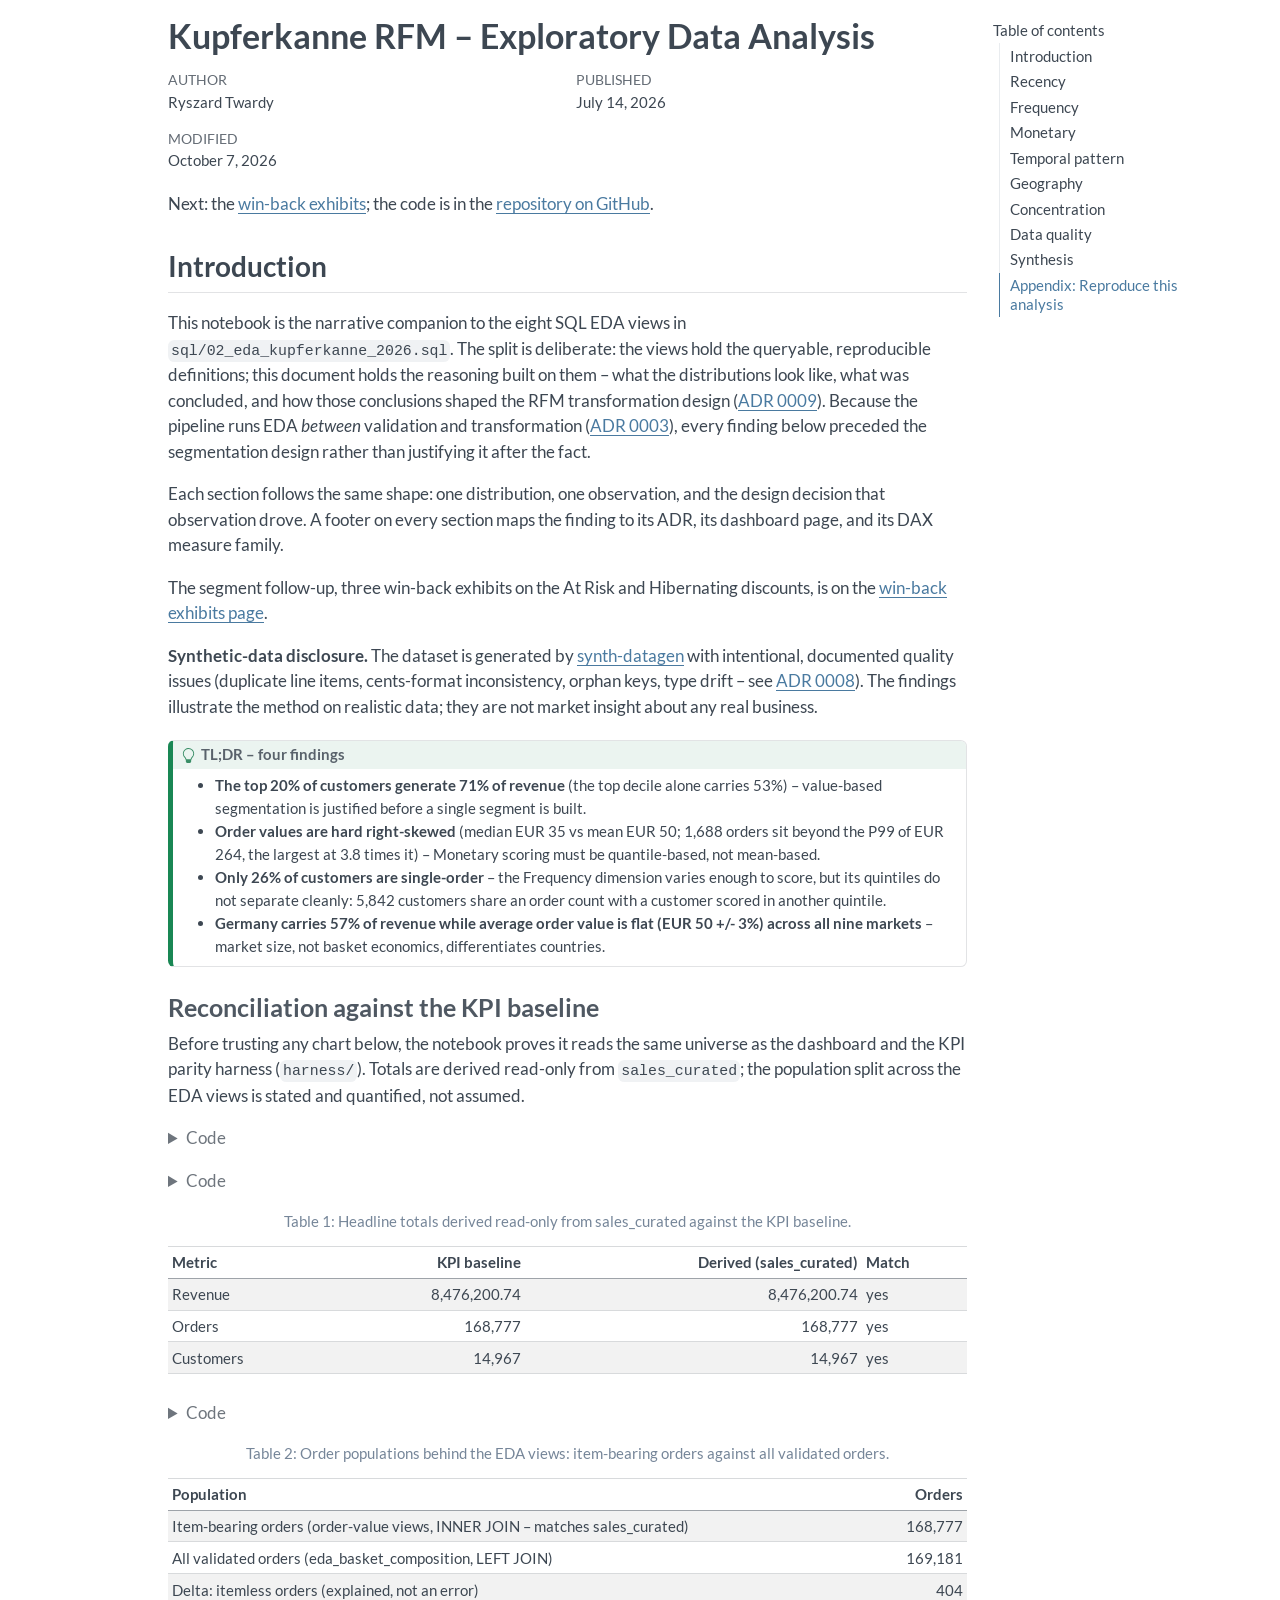
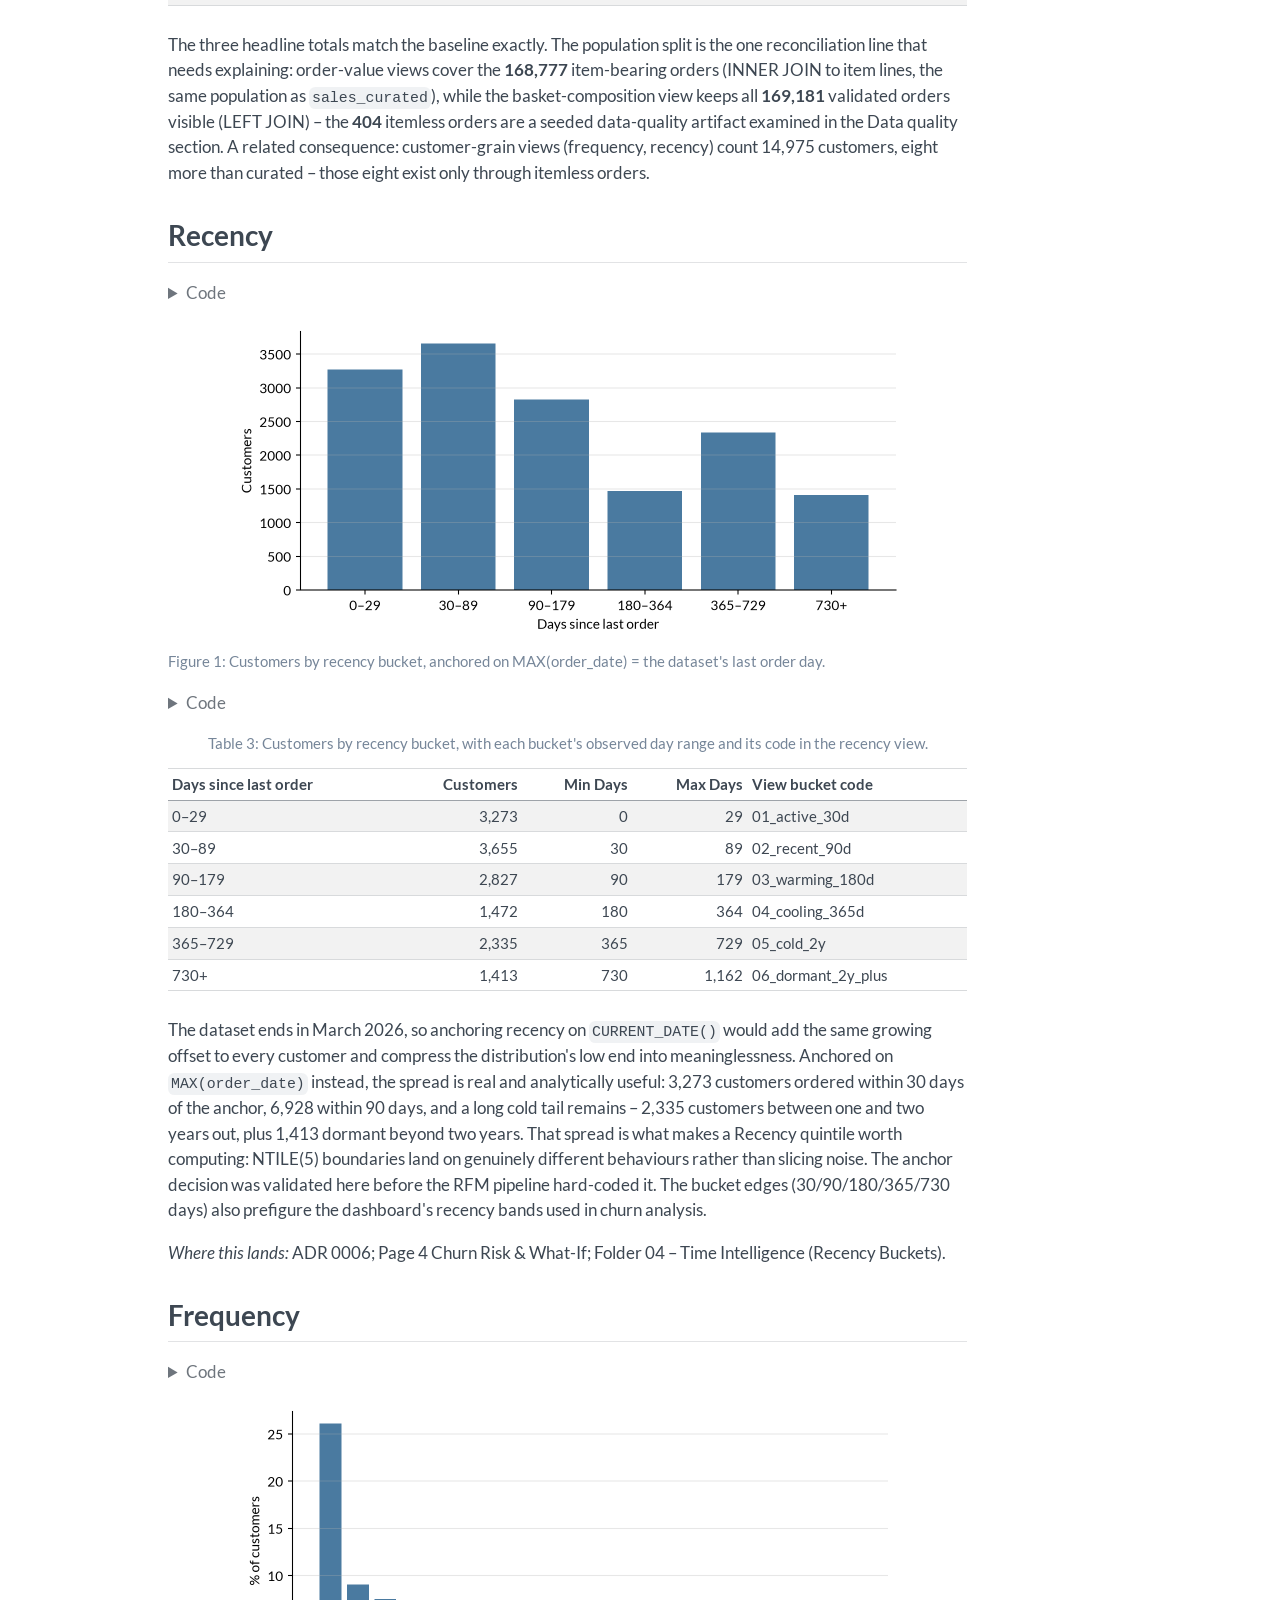
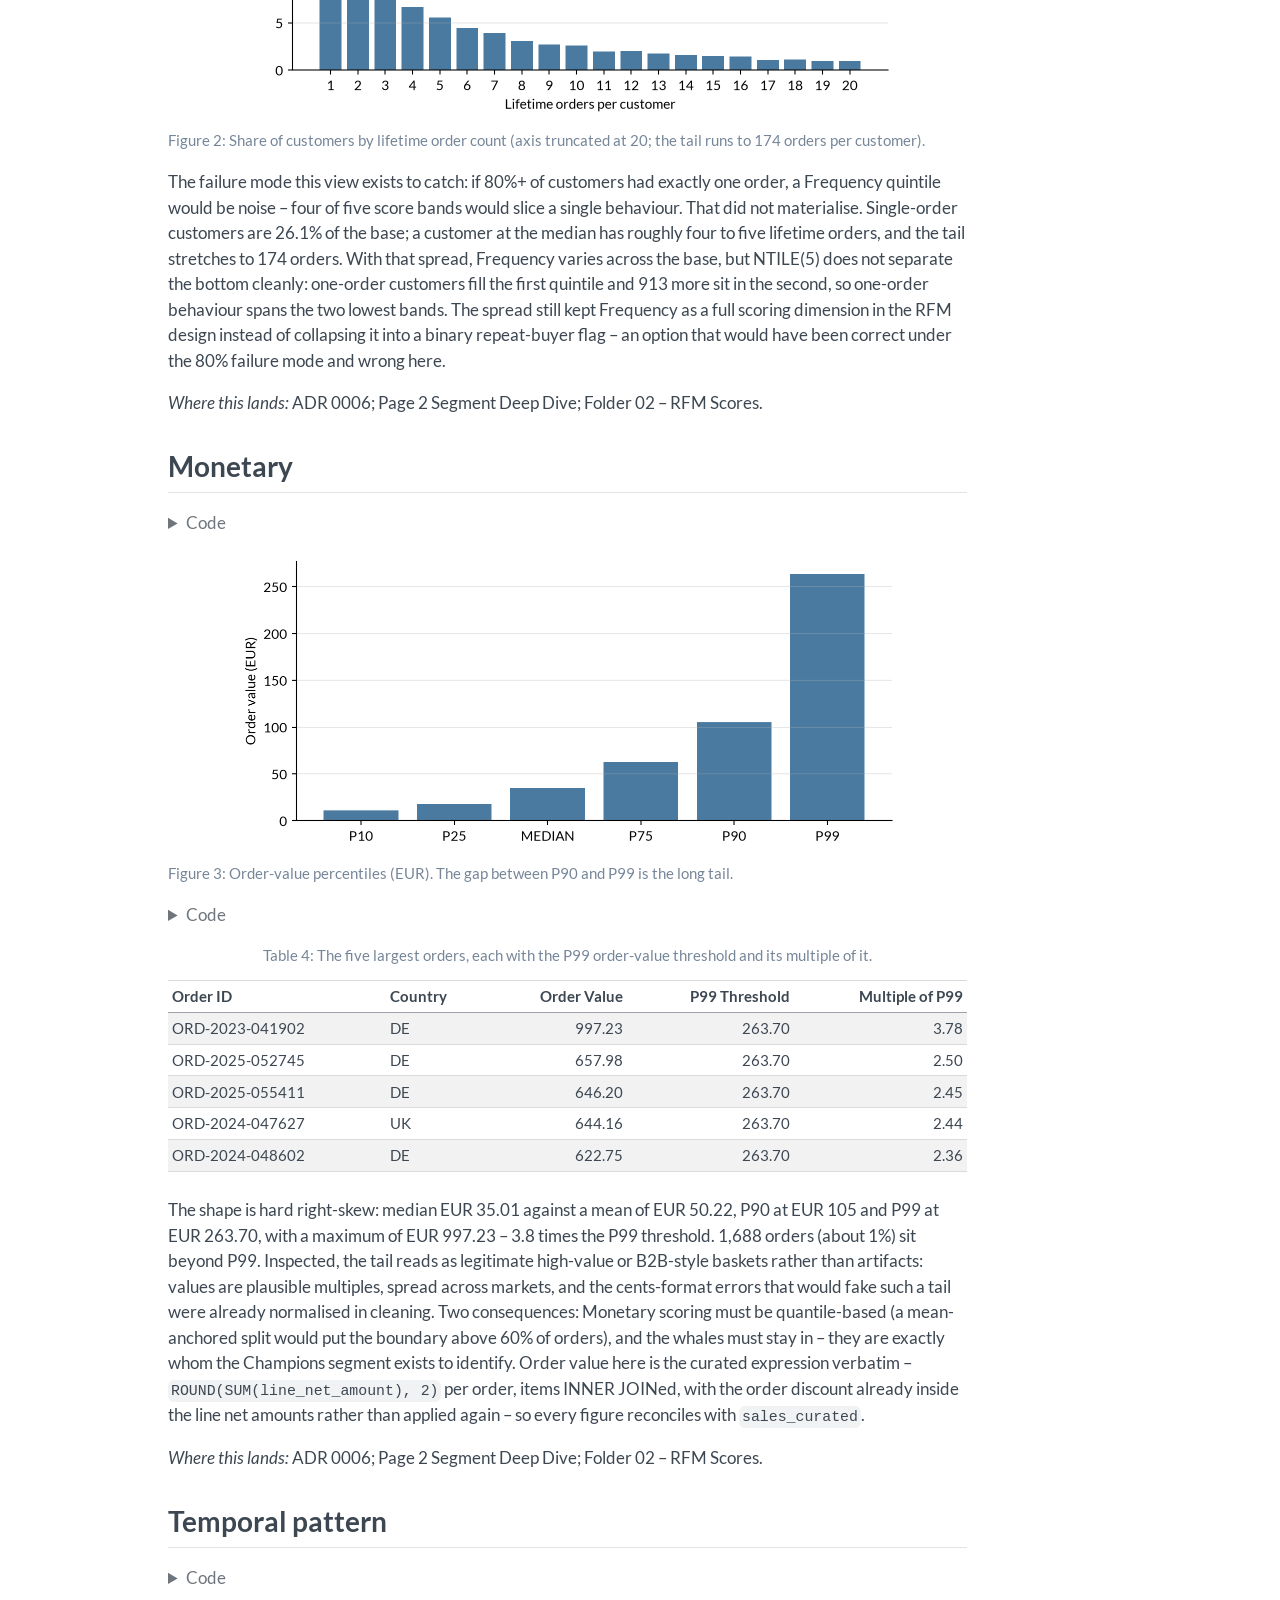
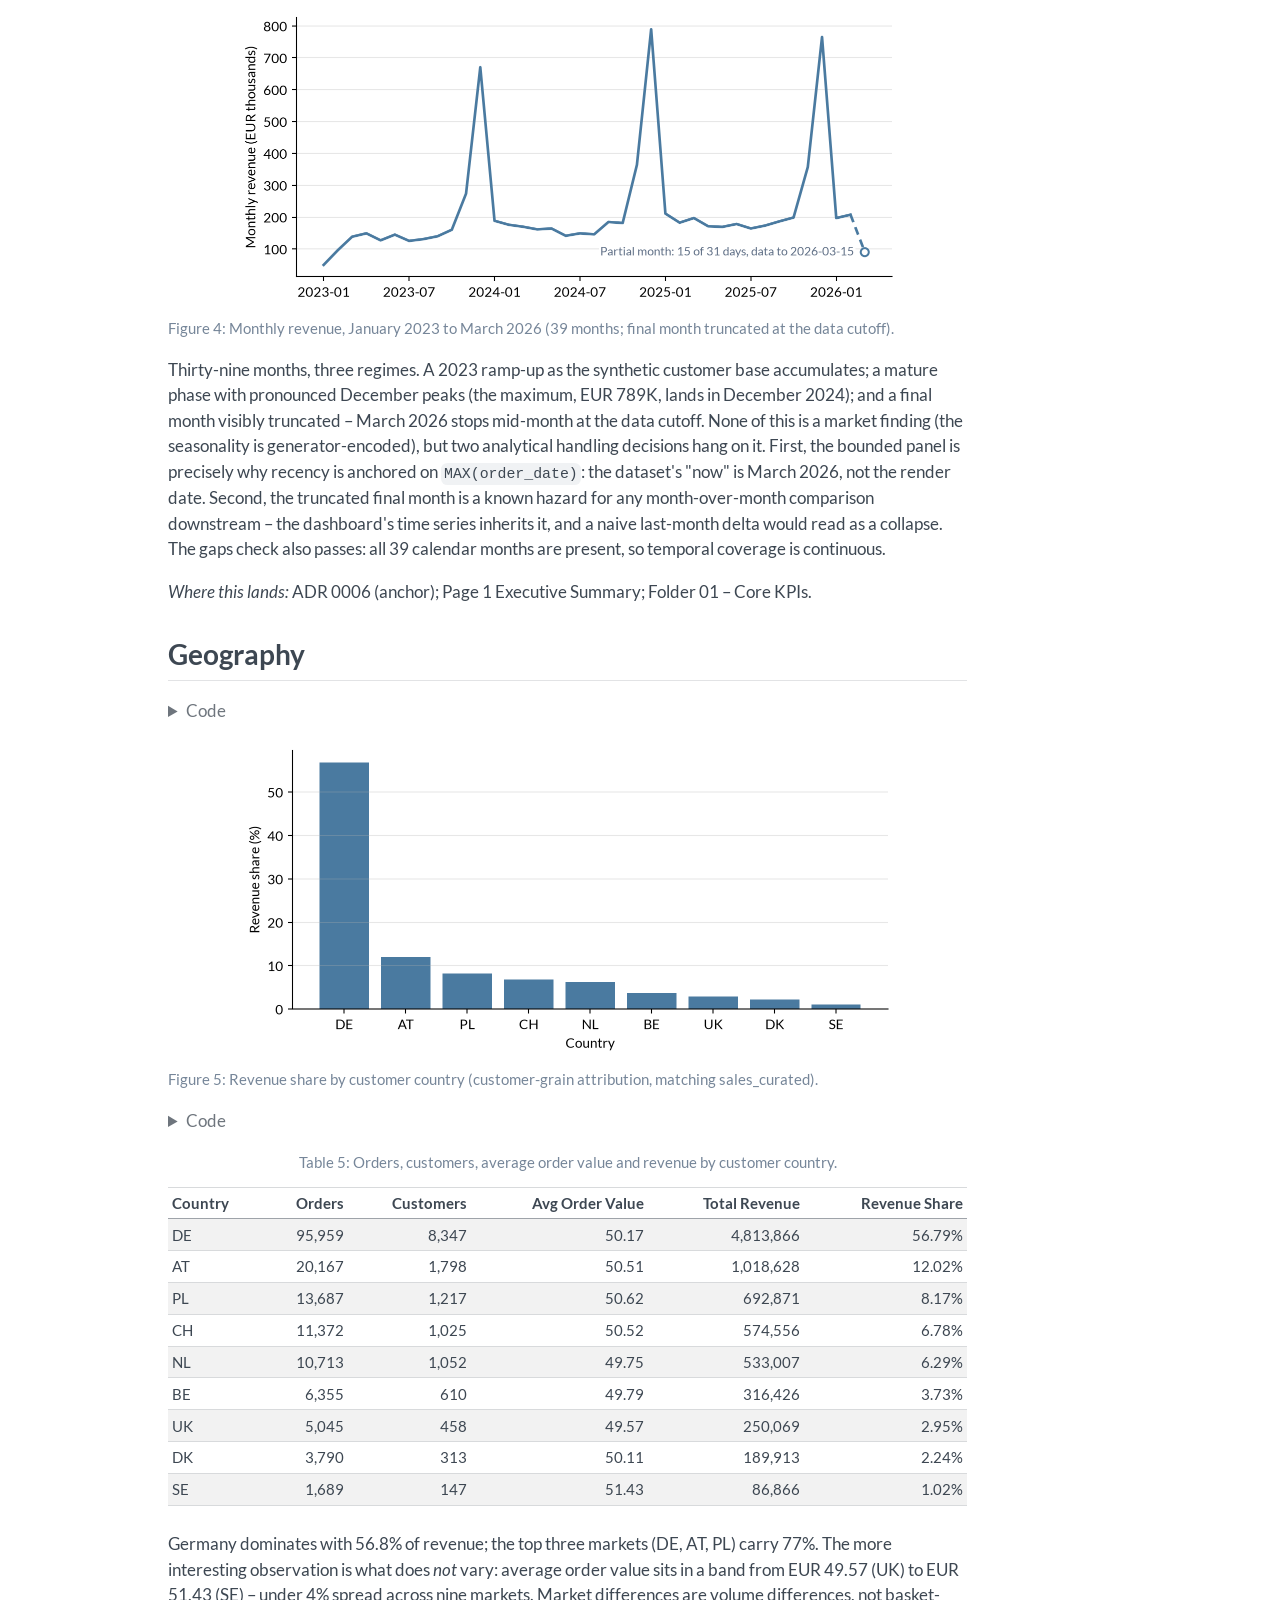
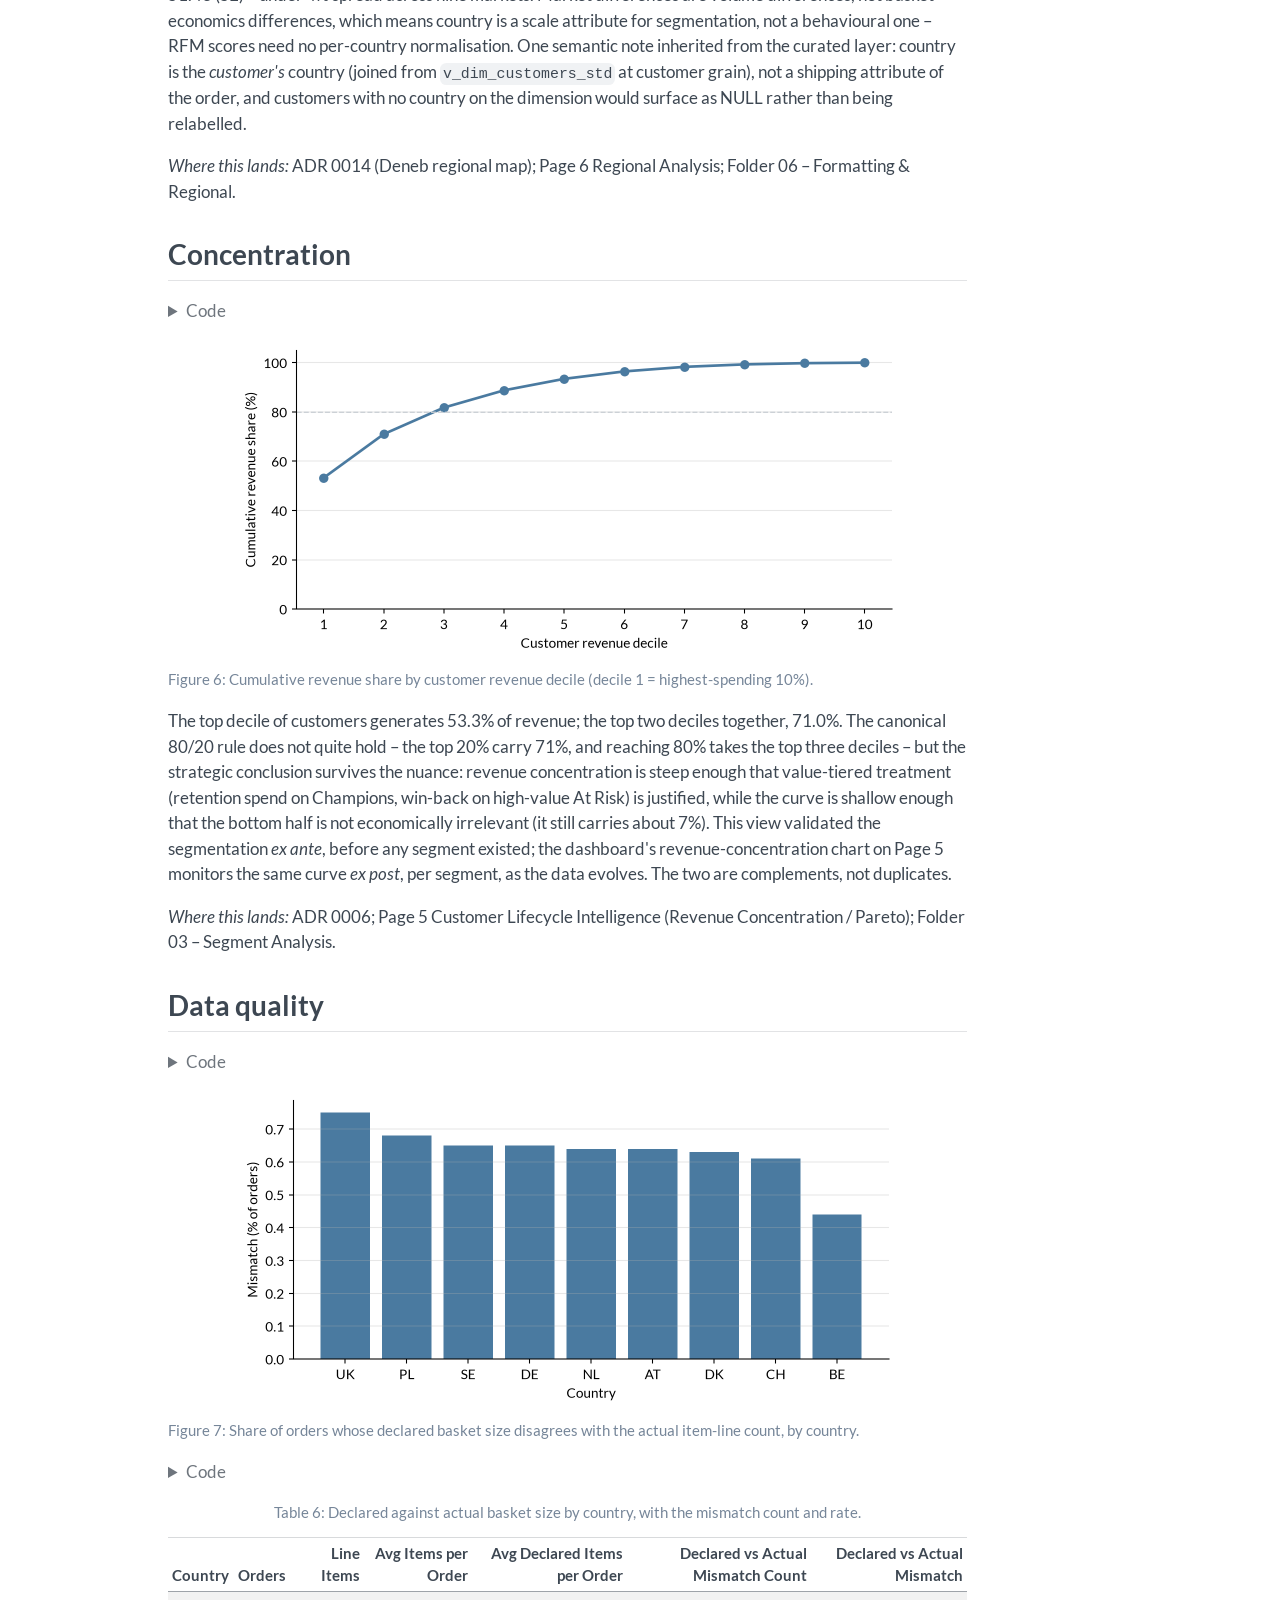
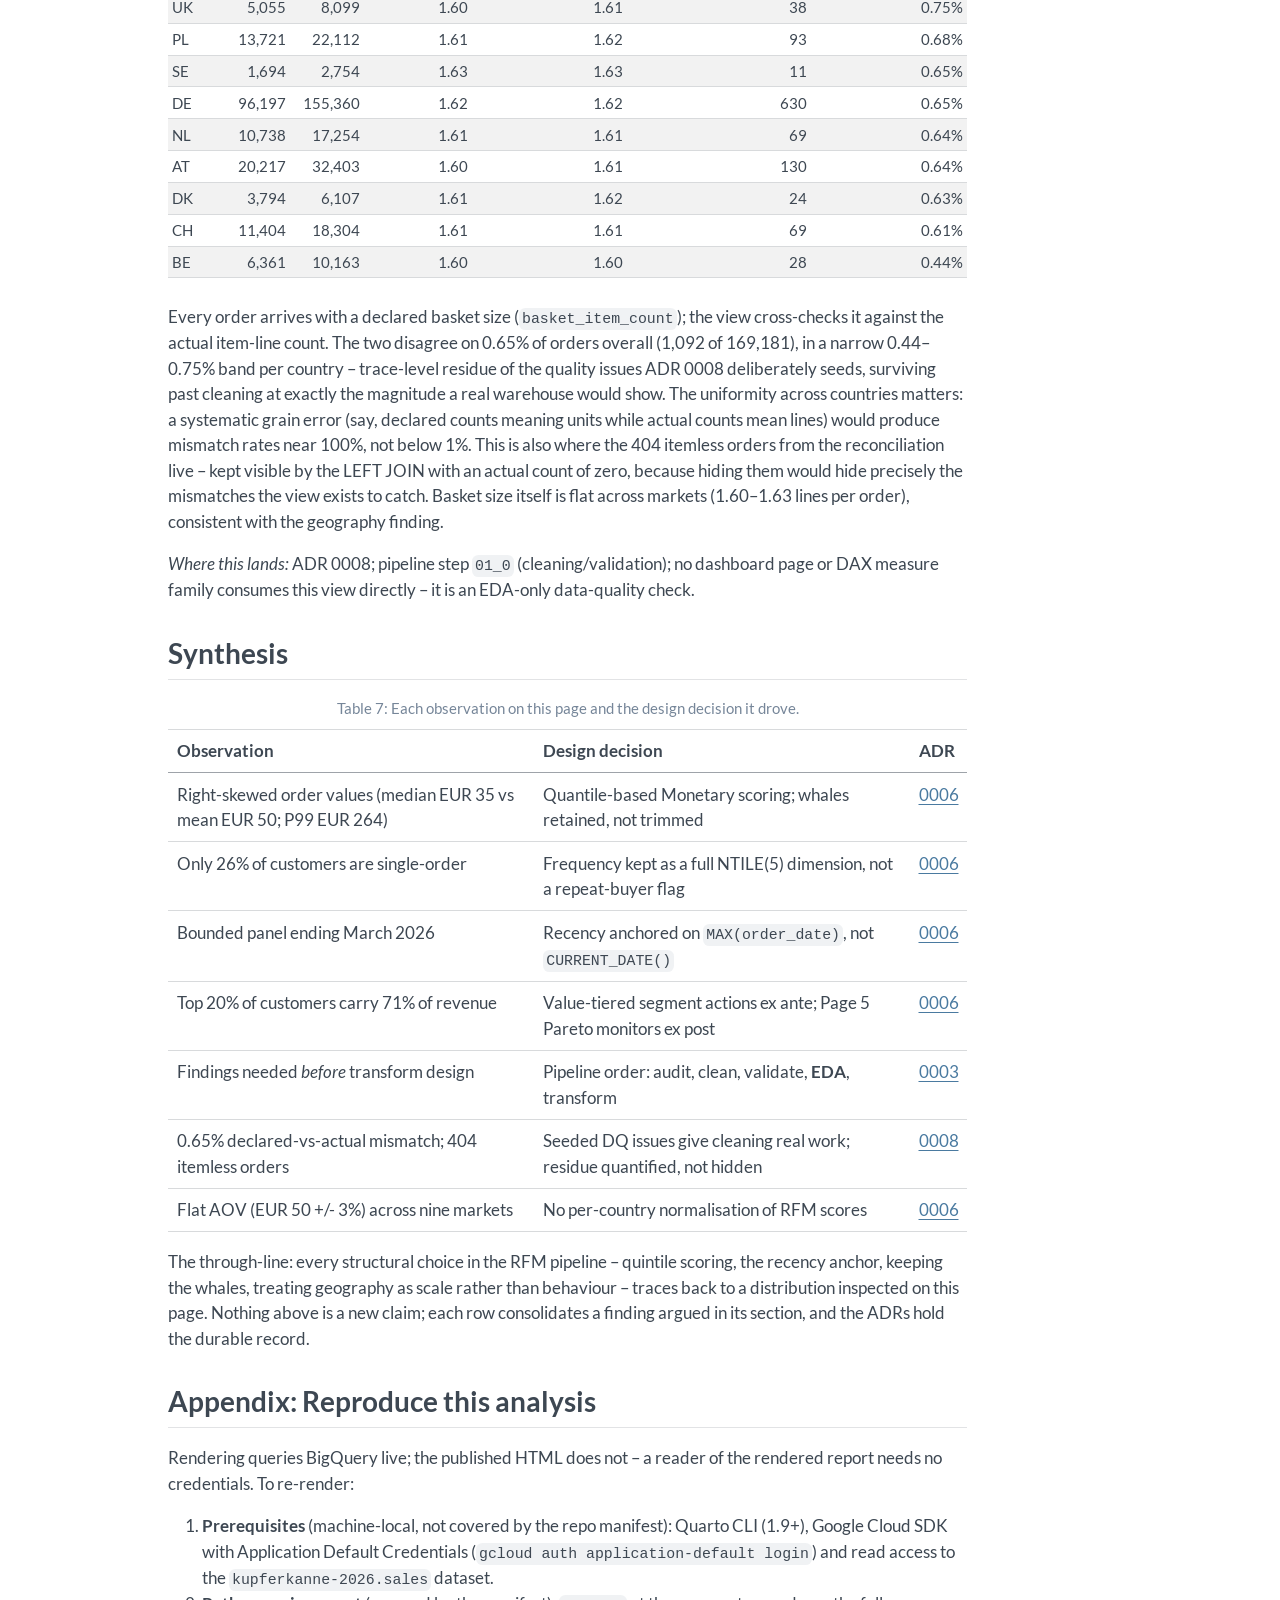
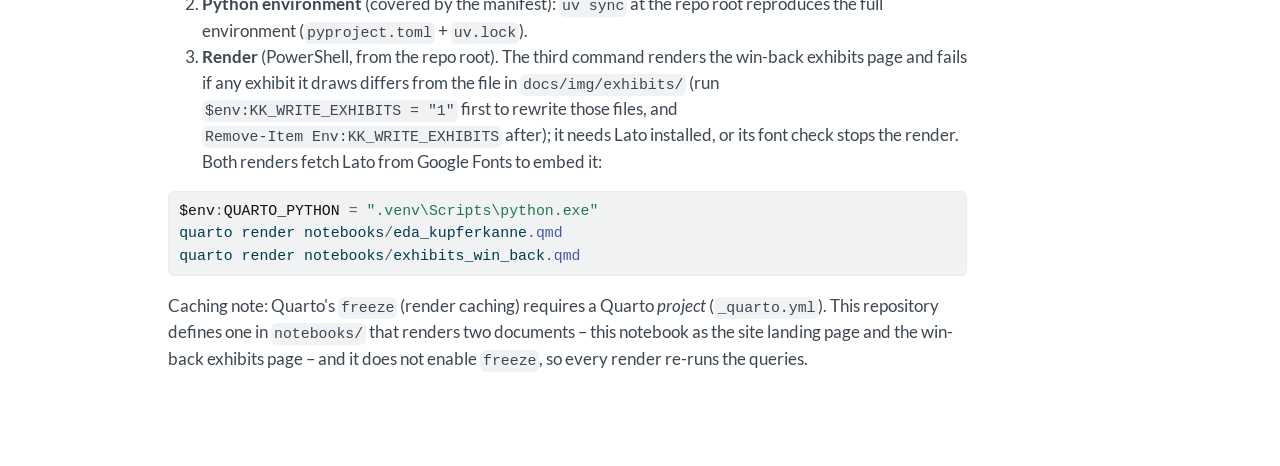
==== index.html @ b4ff7a83 "Publish the notebook site built from 9f9951d" ====
<!DOCTYPE html>
<html xmlns="http://www.w3.org/1999/xhtml" lang="en" xml:lang="en"><head>

<meta charset="utf-8">
<meta name="generator" content="quarto-1.9.38">

<meta name="viewport" content="width=device-width, initial-scale=1.0, user-scalable=yes">

<meta name="author" content="Ryszard Twardy">
<meta name="dcterms.date" content="2026-07-14">

<title>Kupferkanne RFM – Exploratory Data Analysis</title>
<style>

code{white-space: pre-wrap;}
span.smallcaps{font-variant: small-caps;}
div.columns{display: flex; gap: min(4vw, 1.5em);}
div.column{flex: auto; overflow-x: auto;}
div.hanging-indent{margin-left: 1.5em; text-indent: -1.5em;}
ul.task-list{list-style: none;}
ul.task-list li input[type="checkbox"] {
width: 0.8em;
margin: 0 0.8em 0.2em -1em;  vertical-align: middle;
}

html { -webkit-text-size-adjust: 100%; }
pre > code.sourceCode { white-space: pre; position: relative; }
pre > code.sourceCode > span { display: inline-block; line-height: 1.25; }
pre > code.sourceCode > span:empty { height: 1.2em; }
.sourceCode { overflow: visible; }
code.sourceCode > span { color: inherit; text-decoration: inherit; }
div.sourceCode { margin: 1em 0; }
pre.sourceCode { margin: 0; }
@media screen {
div.sourceCode { overflow: auto; }
}
@media print {
pre > code.sourceCode { white-space: pre-wrap; }
pre > code.sourceCode > span { text-indent: -5em; padding-left: 5em; }
}
pre.numberSource code
{ counter-reset: source-line 0; }
pre.numberSource code > span
{ position: relative; left: -4em; counter-increment: source-line; }
pre.numberSource code > span > a:first-child::before
{ content: counter(source-line);
position: relative; left: -1em; text-align: right; vertical-align: baseline;
border: none; display: inline-block;
-webkit-touch-callout: none; -webkit-user-select: none;
-khtml-user-select: none; -moz-user-select: none;
-ms-user-select: none; user-select: none;
padding: 0 4px; width: 4em;
}
pre.numberSource { margin-left: 3em; padding-left: 4px; }
div.sourceCode
{ }
@media screen {
pre > code.sourceCode > span > a:first-child::before { text-decoration: underline; }
}
</style>


<script>/*! jQuery v3.5.1 | (c) JS Foundation and other contributors | jquery.org/license */
!function(e,t){"use strict";"object"==typeof module&&"object"==typeof module.exports?module.exports=e.document?t(e,!0):function(e){if(!e.document)throw new Error("jQuery requires a window with a document");return t(e)}:t(e)}("undefined"!=typeof window?window:this,function(C,e){"use strict";var t=[],r=Object.getPrototypeOf,s=t.slice,g=t.flat?function(e){return t.flat.call(e)}:function(e){return t.concat.apply([],e)},u=t.push,i=t.indexOf,n={},o=n.toString,v=n.hasOwnProperty,a=v.toString,l=a.call(Object),y={},m=function(e){return"function"==typeof e&&"number"!=typeof e.nodeType},x=function(e){return null!=e&&e===e.window},E=C.document,c={type:!0,src:!0,nonce:!0,noModule:!0};function b(e,t,n){var r,i,o=(n=n||E).createElement("script");if(o.text=e,t)for(r in c)(i=t[r]||t.getAttribute&&t.getAttribute(r))&&o.setAttribute(r,i);n.head.appendChild(o).parentNode.removeChild(o)}function w(e){return null==e?e+"":"object"==typeof e||"function"==typeof e?n[o.call(e)]||"object":typeof e}var f="3.5.1",S=function(e,t){return new S.fn.init(e,t)};function p(e){var t=!!e&&"length"in e&&e.length,n=w(e);return!m(e)&&!x(e)&&("array"===n||0===t||"number"==typeof t&&0<t&&t-1 in e)}S.fn=S.prototype={jquery:f,constructor:S,length:0,toArray:function(){return s.call(this)},get:function(e){return null==e?s.call(this):e<0?this[e+this.length]:this[e]},pushStack:function(e){var t=S.merge(this.constructor(),e);return t.prevObject=this,t},each:function(e){return S.each(this,e)},map:function(n){return this.pushStack(S.map(this,function(e,t){return n.call(e,t,e)}))},slice:function(){return this.pushStack(s.apply(this,arguments))},first:function(){return this.eq(0)},last:function(){return this.eq(-1)},even:function(){return this.pushStack(S.grep(this,function(e,t){return(t+1)%2}))},odd:function(){return this.pushStack(S.grep(this,function(e,t){return t%2}))},eq:function(e){var t=this.length,n=+e+(e<0?t:0);return this.pushStack(0<=n&&n<t?[this[n]]:[])},end:function(){return this.prevObject||this.constructor()},push:u,sort:t.sort,splice:t.splice},S.extend=S.fn.extend=function(){var e,t,n,r,i,o,a=arguments[0]||{},s=1,u=arguments.length,l=!1;for("boolean"==typeof a&&(l=a,a=arguments[s]||{},s++),"object"==typeof a||m(a)||(a={}),s===u&&(a=this,s--);s<u;s++)if(null!=(e=arguments[s]))for(t in e)r=e[t],"__proto__"!==t&&a!==r&&(l&&r&&(S.isPlainObject(r)||(i=Array.isArray(r)))?(n=a[t],o=i&&!Array.isArray(n)?[]:i||S.isPlainObject(n)?n:{},i=!1,a[t]=S.extend(l,o,r)):void 0!==r&&(a[t]=r));return a},S.extend({expando:"jQuery"+(f+Math.random()).replace(/\D/g,""),isReady:!0,error:function(e){throw new Error(e)},noop:function(){},isPlainObject:function(e){var t,n;return!(!e||"[object Object]"!==o.call(e))&&(!(t=r(e))||"function"==typeof(n=v.call(t,"constructor")&&t.constructor)&&a.call(n)===l)},isEmptyObject:function(e){var t;for(t in e)return!1;return!0},globalEval:function(e,t,n){b(e,{nonce:t&&t.nonce},n)},each:function(e,t){var n,r=0;if(p(e)){for(n=e.length;r<n;r++)if(!1===t.call(e[r],r,e[r]))break}else for(r in e)if(!1===t.call(e[r],r,e[r]))break;return e},makeArray:function(e,t){var n=t||[];return null!=e&&(p(Object(e))?S.merge(n,"string"==typeof e?[e]:e):u.call(n,e)),n},inArray:function(e,t,n){return null==t?-1:i.call(t,e,n)},merge:function(e,t){for(var n=+t.length,r=0,i=e.length;r<n;r++)e[i++]=t[r];return e.length=i,e},grep:function(e,t,n){for(var r=[],i=0,o=e.length,a=!n;i<o;i++)!t(e[i],i)!==a&&r.push(e[i]);return r},map:function(e,t,n){var r,i,o=0,a=[];if(p(e))for(r=e.length;o<r;o++)null!=(i=t(e[o],o,n))&&a.push(i);else for(o in e)null!=(i=t(e[o],o,n))&&a.push(i);return g(a)},guid:1,support:y}),"function"==typeof Symbol&&(S.fn[Symbol.iterator]=t[Symbol.iterator]),S.each("Boolean Number String Function Array Date RegExp Object Error Symbol".split(" "),function(e,t){n["[object "+t+"]"]=t.toLowerCase()});var d=function(n){var e,d,b,o,i,h,f,g,w,u,l,T,C,a,E,v,s,c,y,S="sizzle"+1*new Date,p=n.document,k=0,r=0,m=ue(),x=ue(),A=ue(),N=ue(),D=function(e,t){return e===t&&(l=!0),0},j={}.hasOwnProperty,t=[],q=t.pop,L=t.push,H=t.push,O=t.slice,P=function(e,t){for(var n=0,r=e.length;n<r;n++)if(e[n]===t)return n;return-1},R="checked|selected|async|autofocus|autoplay|controls|defer|disabled|hidden|ismap|loop|multiple|open|readonly|required|scoped",M="[\\x20\\t\\r\\n\\f]",I="(?:\\\\[\\da-fA-F]{1,6}"+M+"?|\\\\[^\\r\\n\\f]|[\\w-]|[^\0-\\x7f])+",W="\\["+M+"*("+I+")(?:"+M+"*([*^$|!~]?=)"+M+"*(?:'((?:\\\\.|[^\\\\'])*)'|\"((?:\\\\.|[^\\\\\"])*)\"|("+I+"))|)"+M+"*\\]",F=":("+I+")(?:\\((('((?:\\\\.|[^\\\\'])*)'|\"((?:\\\\.|[^\\\\\"])*)\")|((?:\\\\.|[^\\\\()[\\]]|"+W+")*)|.*)\\)|)",B=new RegExp(M+"+","g"),$=new RegExp("^"+M+"+|((?:^|[^\\\\])(?:\\\\.)*)"+M+"+$","g"),_=new RegExp("^"+M+"*,"+M+"*"),z=new RegExp("^"+M+"*([>+~]|"+M+")"+M+"*"),U=new RegExp(M+"|>"),X=new RegExp(F),V=new RegExp("^"+I+"$"),G={ID:new RegExp("^#("+I+")"),CLASS:new RegExp("^\\.("+I+")"),TAG:new RegExp("^("+I+"|[*])"),ATTR:new RegExp("^"+W),PSEUDO:new RegExp("^"+F),CHILD:new RegExp("^:(only|first|last|nth|nth-last)-(child|of-type)(?:\\("+M+"*(even|odd|(([+-]|)(\\d*)n|)"+M+"*(?:([+-]|)"+M+"*(\\d+)|))"+M+"*\\)|)","i"),bool:new RegExp("^(?:"+R+")$","i"),needsContext:new RegExp("^"+M+"*[>+~]|:(even|odd|eq|gt|lt|nth|first|last)(?:\\("+M+"*((?:-\\d)?\\d*)"+M+"*\\)|)(?=[^-]|$)","i")},Y=/HTML$/i,Q=/^(?:input|select|textarea|button)$/i,J=/^h\d$/i,K=/^[^{]+\{\s*\[native \w/,Z=/^(?:#([\w-]+)|(\w+)|\.([\w-]+))$/,ee=/[+~]/,te=new RegExp("\\\\[\\da-fA-F]{1,6}"+M+"?|\\\\([^\\r\\n\\f])","g"),ne=function(e,t){var n="0x"+e.slice(1)-65536;return t||(n<0?String.fromCharCode(n+65536):String.fromCharCode(n>>10|55296,1023&n|56320))},re=/([\0-\x1f\x7f]|^-?\d)|^-$|[^\0-\x1f\x7f-\uFFFF\w-]/g,ie=function(e,t){return t?"\0"===e?"\ufffd":e.slice(0,-1)+"\\"+e.charCodeAt(e.length-1).toString(16)+" ":"\\"+e},oe=function(){T()},ae=be(function(e){return!0===e.disabled&&"fieldset"===e.nodeName.toLowerCase()},{dir:"parentNode",next:"legend"});try{H.apply(t=O.call(p.childNodes),p.childNodes),t[p.childNodes.length].nodeType}catch(e){H={apply:t.length?function(e,t){L.apply(e,O.call(t))}:function(e,t){var n=e.length,r=0;while(e[n++]=t[r++]);e.length=n-1}}}function se(t,e,n,r){var i,o,a,s,u,l,c,f=e&&e.ownerDocument,p=e?e.nodeType:9;if(n=n||[],"string"!=typeof t||!t||1!==p&&9!==p&&11!==p)return n;if(!r&&(T(e),e=e||C,E)){if(11!==p&&(u=Z.exec(t)))if(i=u[1]){if(9===p){if(!(a=e.getElementById(i)))return n;if(a.id===i)return n.push(a),n}else if(f&&(a=f.getElementById(i))&&y(e,a)&&a.id===i)return n.push(a),n}else{if(u[2])return H.apply(n,e.getElementsByTagName(t)),n;if((i=u[3])&&d.getElementsByClassName&&e.getElementsByClassName)return H.apply(n,e.getElementsByClassName(i)),n}if(d.qsa&&!N[t+" "]&&(!v||!v.test(t))&&(1!==p||"object"!==e.nodeName.toLowerCase())){if(c=t,f=e,1===p&&(U.test(t)||z.test(t))){(f=ee.test(t)&&ye(e.parentNode)||e)===e&&d.scope||((s=e.getAttribute("id"))?s=s.replace(re,ie):e.setAttribute("id",s=S)),o=(l=h(t)).length;while(o--)l[o]=(s?"#"+s:":scope")+" "+xe(l[o]);c=l.join(",")}try{return H.apply(n,f.querySelectorAll(c)),n}catch(e){N(t,!0)}finally{s===S&&e.removeAttribute("id")}}}return g(t.replace($,"$1"),e,n,r)}function ue(){var r=[];return function e(t,n){return r.push(t+" ")>b.cacheLength&&delete e[r.shift()],e[t+" "]=n}}function le(e){return e[S]=!0,e}function ce(e){var t=C.createElement("fieldset");try{return!!e(t)}catch(e){return!1}finally{t.parentNode&&t.parentNode.removeChild(t),t=null}}function fe(e,t){var n=e.split("|"),r=n.length;while(r--)b.attrHandle[n[r]]=t}function pe(e,t){var n=t&&e,r=n&&1===e.nodeType&&1===t.nodeType&&e.sourceIndex-t.sourceIndex;if(r)return r;if(n)while(n=n.nextSibling)if(n===t)return-1;return e?1:-1}function de(t){return function(e){return"input"===e.nodeName.toLowerCase()&&e.type===t}}function he(n){return function(e){var t=e.nodeName.toLowerCase();return("input"===t||"button"===t)&&e.type===n}}function ge(t){return function(e){return"form"in e?e.parentNode&&!1===e.disabled?"label"in e?"label"in e.parentNode?e.parentNode.disabled===t:e.disabled===t:e.isDisabled===t||e.isDisabled!==!t&&ae(e)===t:e.disabled===t:"label"in e&&e.disabled===t}}function ve(a){return le(function(o){return o=+o,le(function(e,t){var n,r=a([],e.length,o),i=r.length;while(i--)e[n=r[i]]&&(e[n]=!(t[n]=e[n]))})})}function ye(e){return e&&"undefined"!=typeof e.getElementsByTagName&&e}for(e in d=se.support={},i=se.isXML=function(e){var t=e.namespaceURI,n=(e.ownerDocument||e).documentElement;return!Y.test(t||n&&n.nodeName||"HTML")},T=se.setDocument=function(e){var t,n,r=e?e.ownerDocument||e:p;return r!=C&&9===r.nodeType&&r.documentElement&&(a=(C=r).documentElement,E=!i(C),p!=C&&(n=C.defaultView)&&n.top!==n&&(n.addEventListener?n.addEventListener("unload",oe,!1):n.attachEvent&&n.attachEvent("onunload",oe)),d.scope=ce(function(e){return a.appendChild(e).appendChild(C.createElement("div")),"undefined"!=typeof e.querySelectorAll&&!e.querySelectorAll(":scope fieldset div").length}),d.attributes=ce(function(e){return e.className="i",!e.getAttribute("className")}),d.getElementsByTagName=ce(function(e){return e.appendChild(C.createComment("")),!e.getElementsByTagName("*").length}),d.getElementsByClassName=K.test(C.getElementsByClassName),d.getById=ce(function(e){return a.appendChild(e).id=S,!C.getElementsByName||!C.getElementsByName(S).length}),d.getById?(b.filter.ID=function(e){var t=e.replace(te,ne);return function(e){return e.getAttribute("id")===t}},b.find.ID=function(e,t){if("undefined"!=typeof t.getElementById&&E){var n=t.getElementById(e);return n?[n]:[]}}):(b.filter.ID=function(e){var n=e.replace(te,ne);return function(e){var t="undefined"!=typeof e.getAttributeNode&&e.getAttributeNode("id");return t&&t.value===n}},b.find.ID=function(e,t){if("undefined"!=typeof t.getElementById&&E){var n,r,i,o=t.getElementById(e);if(o){if((n=o.getAttributeNode("id"))&&n.value===e)return[o];i=t.getElementsByName(e),r=0;while(o=i[r++])if((n=o.getAttributeNode("id"))&&n.value===e)return[o]}return[]}}),b.find.TAG=d.getElementsByTagName?function(e,t){return"undefined"!=typeof t.getElementsByTagName?t.getElementsByTagName(e):d.qsa?t.querySelectorAll(e):void 0}:function(e,t){var n,r=[],i=0,o=t.getElementsByTagName(e);if("*"===e){while(n=o[i++])1===n.nodeType&&r.push(n);return r}return o},b.find.CLASS=d.getElementsByClassName&&function(e,t){if("undefined"!=typeof t.getElementsByClassName&&E)return t.getElementsByClassName(e)},s=[],v=[],(d.qsa=K.test(C.querySelectorAll))&&(ce(function(e){var t;a.appendChild(e).innerHTML="<a id='"+S+"'></a><select id='"+S+"-\r\\' msallowcapture=''><option selected=''></option></select>",e.querySelectorAll("[msallowcapture^='']").length&&v.push("[*^$]="+M+"*(?:''|\"\")"),e.querySelectorAll("[selected]").length||v.push("\\["+M+"*(?:value|"+R+")"),e.querySelectorAll("[id~="+S+"-]").length||v.push("~="),(t=C.createElement("input")).setAttribute("name",""),e.appendChild(t),e.querySelectorAll("[name='']").length||v.push("\\["+M+"*name"+M+"*="+M+"*(?:''|\"\")"),e.querySelectorAll(":checked").length||v.push(":checked"),e.querySelectorAll("a#"+S+"+*").length||v.push(".#.+[+~]"),e.querySelectorAll("\\\f"),v.push("[\\r\\n\\f]")}),ce(function(e){e.innerHTML="<a href='' disabled='disabled'></a><select disabled='disabled'><option/></select>";var t=C.createElement("input");t.setAttribute("type","hidden"),e.appendChild(t).setAttribute("name","D"),e.querySelectorAll("[name=d]").length&&v.push("name"+M+"*[*^$|!~]?="),2!==e.querySelectorAll(":enabled").length&&v.push(":enabled",":disabled"),a.appendChild(e).disabled=!0,2!==e.querySelectorAll(":disabled").length&&v.push(":enabled",":disabled"),e.querySelectorAll("*,:x"),v.push(",.*:")})),(d.matchesSelector=K.test(c=a.matches||a.webkitMatchesSelector||a.mozMatchesSelector||a.oMatchesSelector||a.msMatchesSelector))&&ce(function(e){d.disconnectedMatch=c.call(e,"*"),c.call(e,"[s!='']:x"),s.push("!=",F)}),v=v.length&&new RegExp(v.join("|")),s=s.length&&new RegExp(s.join("|")),t=K.test(a.compareDocumentPosition),y=t||K.test(a.contains)?function(e,t){var n=9===e.nodeType?e.documentElement:e,r=t&&t.parentNode;return e===r||!(!r||1!==r.nodeType||!(n.contains?n.contains(r):e.compareDocumentPosition&&16&e.compareDocumentPosition(r)))}:function(e,t){if(t)while(t=t.parentNode)if(t===e)return!0;return!1},D=t?function(e,t){if(e===t)return l=!0,0;var n=!e.compareDocumentPosition-!t.compareDocumentPosition;return n||(1&(n=(e.ownerDocument||e)==(t.ownerDocument||t)?e.compareDocumentPosition(t):1)||!d.sortDetached&&t.compareDocumentPosition(e)===n?e==C||e.ownerDocument==p&&y(p,e)?-1:t==C||t.ownerDocument==p&&y(p,t)?1:u?P(u,e)-P(u,t):0:4&n?-1:1)}:function(e,t){if(e===t)return l=!0,0;var n,r=0,i=e.parentNode,o=t.parentNode,a=[e],s=[t];if(!i||!o)return e==C?-1:t==C?1:i?-1:o?1:u?P(u,e)-P(u,t):0;if(i===o)return pe(e,t);n=e;while(n=n.parentNode)a.unshift(n);n=t;while(n=n.parentNode)s.unshift(n);while(a[r]===s[r])r++;return r?pe(a[r],s[r]):a[r]==p?-1:s[r]==p?1:0}),C},se.matches=function(e,t){return se(e,null,null,t)},se.matchesSelector=function(e,t){if(T(e),d.matchesSelector&&E&&!N[t+" "]&&(!s||!s.test(t))&&(!v||!v.test(t)))try{var n=c.call(e,t);if(n||d.disconnectedMatch||e.document&&11!==e.document.nodeType)return n}catch(e){N(t,!0)}return 0<se(t,C,null,[e]).length},se.contains=function(e,t){return(e.ownerDocument||e)!=C&&T(e),y(e,t)},se.attr=function(e,t){(e.ownerDocument||e)!=C&&T(e);var n=b.attrHandle[t.toLowerCase()],r=n&&j.call(b.attrHandle,t.toLowerCase())?n(e,t,!E):void 0;return void 0!==r?r:d.attributes||!E?e.getAttribute(t):(r=e.getAttributeNode(t))&&r.specified?r.value:null},se.escape=function(e){return(e+"").replace(re,ie)},se.error=function(e){throw new Error("Syntax error, unrecognized expression: "+e)},se.uniqueSort=function(e){var t,n=[],r=0,i=0;if(l=!d.detectDuplicates,u=!d.sortStable&&e.slice(0),e.sort(D),l){while(t=e[i++])t===e[i]&&(r=n.push(i));while(r--)e.splice(n[r],1)}return u=null,e},o=se.getText=function(e){var t,n="",r=0,i=e.nodeType;if(i){if(1===i||9===i||11===i){if("string"==typeof e.textContent)return e.textContent;for(e=e.firstChild;e;e=e.nextSibling)n+=o(e)}else if(3===i||4===i)return e.nodeValue}else while(t=e[r++])n+=o(t);return n},(b=se.selectors={cacheLength:50,createPseudo:le,match:G,attrHandle:{},find:{},relative:{">":{dir:"parentNode",first:!0}," ":{dir:"parentNode"},"+":{dir:"previousSibling",first:!0},"~":{dir:"previousSibling"}},preFilter:{ATTR:function(e){return e[1]=e[1].replace(te,ne),e[3]=(e[3]||e[4]||e[5]||"").replace(te,ne),"~="===e[2]&&(e[3]=" "+e[3]+" "),e.slice(0,4)},CHILD:function(e){return e[1]=e[1].toLowerCase(),"nth"===e[1].slice(0,3)?(e[3]||se.error(e[0]),e[4]=+(e[4]?e[5]+(e[6]||1):2*("even"===e[3]||"odd"===e[3])),e[5]=+(e[7]+e[8]||"odd"===e[3])):e[3]&&se.error(e[0]),e},PSEUDO:function(e){var t,n=!e[6]&&e[2];return G.CHILD.test(e[0])?null:(e[3]?e[2]=e[4]||e[5]||"":n&&X.test(n)&&(t=h(n,!0))&&(t=n.indexOf(")",n.length-t)-n.length)&&(e[0]=e[0].slice(0,t),e[2]=n.slice(0,t)),e.slice(0,3))}},filter:{TAG:function(e){var t=e.replace(te,ne).toLowerCase();return"*"===e?function(){return!0}:function(e){return e.nodeName&&e.nodeName.toLowerCase()===t}},CLASS:function(e){var t=m[e+" "];return t||(t=new RegExp("(^|"+M+")"+e+"("+M+"|$)"))&&m(e,function(e){return t.test("string"==typeof e.className&&e.className||"undefined"!=typeof e.getAttribute&&e.getAttribute("class")||"")})},ATTR:function(n,r,i){return function(e){var t=se.attr(e,n);return null==t?"!="===r:!r||(t+="","="===r?t===i:"!="===r?t!==i:"^="===r?i&&0===t.indexOf(i):"*="===r?i&&-1<t.indexOf(i):"$="===r?i&&t.slice(-i.length)===i:"~="===r?-1<(" "+t.replace(B," ")+" ").indexOf(i):"|="===r&&(t===i||t.slice(0,i.length+1)===i+"-"))}},CHILD:function(h,e,t,g,v){var y="nth"!==h.slice(0,3),m="last"!==h.slice(-4),x="of-type"===e;return 1===g&&0===v?function(e){return!!e.parentNode}:function(e,t,n){var r,i,o,a,s,u,l=y!==m?"nextSibling":"previousSibling",c=e.parentNode,f=x&&e.nodeName.toLowerCase(),p=!n&&!x,d=!1;if(c){if(y){while(l){a=e;while(a=a[l])if(x?a.nodeName.toLowerCase()===f:1===a.nodeType)return!1;u=l="only"===h&&!u&&"nextSibling"}return!0}if(u=[m?c.firstChild:c.lastChild],m&&p){d=(s=(r=(i=(o=(a=c)[S]||(a[S]={}))[a.uniqueID]||(o[a.uniqueID]={}))[h]||[])[0]===k&&r[1])&&r[2],a=s&&c.childNodes[s];while(a=++s&&a&&a[l]||(d=s=0)||u.pop())if(1===a.nodeType&&++d&&a===e){i[h]=[k,s,d];break}}else if(p&&(d=s=(r=(i=(o=(a=e)[S]||(a[S]={}))[a.uniqueID]||(o[a.uniqueID]={}))[h]||[])[0]===k&&r[1]),!1===d)while(a=++s&&a&&a[l]||(d=s=0)||u.pop())if((x?a.nodeName.toLowerCase()===f:1===a.nodeType)&&++d&&(p&&((i=(o=a[S]||(a[S]={}))[a.uniqueID]||(o[a.uniqueID]={}))[h]=[k,d]),a===e))break;return(d-=v)===g||d%g==0&&0<=d/g}}},PSEUDO:function(e,o){var t,a=b.pseudos[e]||b.setFilters[e.toLowerCase()]||se.error("unsupported pseudo: "+e);return a[S]?a(o):1<a.length?(t=[e,e,"",o],b.setFilters.hasOwnProperty(e.toLowerCase())?le(function(e,t){var n,r=a(e,o),i=r.length;while(i--)e[n=P(e,r[i])]=!(t[n]=r[i])}):function(e){return a(e,0,t)}):a}},pseudos:{not:le(function(e){var r=[],i=[],s=f(e.replace($,"$1"));return s[S]?le(function(e,t,n,r){var i,o=s(e,null,r,[]),a=e.length;while(a--)(i=o[a])&&(e[a]=!(t[a]=i))}):function(e,t,n){return r[0]=e,s(r,null,n,i),r[0]=null,!i.pop()}}),has:le(function(t){return function(e){return 0<se(t,e).length}}),contains:le(function(t){return t=t.replace(te,ne),function(e){return-1<(e.textContent||o(e)).indexOf(t)}}),lang:le(function(n){return V.test(n||"")||se.error("unsupported lang: "+n),n=n.replace(te,ne).toLowerCase(),function(e){var t;do{if(t=E?e.lang:e.getAttribute("xml:lang")||e.getAttribute("lang"))return(t=t.toLowerCase())===n||0===t.indexOf(n+"-")}while((e=e.parentNode)&&1===e.nodeType);return!1}}),target:function(e){var t=n.location&&n.location.hash;return t&&t.slice(1)===e.id},root:function(e){return e===a},focus:function(e){return e===C.activeElement&&(!C.hasFocus||C.hasFocus())&&!!(e.type||e.href||~e.tabIndex)},enabled:ge(!1),disabled:ge(!0),checked:function(e){var t=e.nodeName.toLowerCase();return"input"===t&&!!e.checked||"option"===t&&!!e.selected},selected:function(e){return e.parentNode&&e.parentNode.selectedIndex,!0===e.selected},empty:function(e){for(e=e.firstChild;e;e=e.nextSibling)if(e.nodeType<6)return!1;return!0},parent:function(e){return!b.pseudos.empty(e)},header:function(e){return J.test(e.nodeName)},input:function(e){return Q.test(e.nodeName)},button:function(e){var t=e.nodeName.toLowerCase();return"input"===t&&"button"===e.type||"button"===t},text:function(e){var t;return"input"===e.nodeName.toLowerCase()&&"text"===e.type&&(null==(t=e.getAttribute("type"))||"text"===t.toLowerCase())},first:ve(function(){return[0]}),last:ve(function(e,t){return[t-1]}),eq:ve(function(e,t,n){return[n<0?n+t:n]}),even:ve(function(e,t){for(var n=0;n<t;n+=2)e.push(n);return e}),odd:ve(function(e,t){for(var n=1;n<t;n+=2)e.push(n);return e}),lt:ve(function(e,t,n){for(var r=n<0?n+t:t<n?t:n;0<=--r;)e.push(r);return e}),gt:ve(function(e,t,n){for(var r=n<0?n+t:n;++r<t;)e.push(r);return e})}}).pseudos.nth=b.pseudos.eq,{radio:!0,checkbox:!0,file:!0,password:!0,image:!0})b.pseudos[e]=de(e);for(e in{submit:!0,reset:!0})b.pseudos[e]=he(e);function me(){}function xe(e){for(var t=0,n=e.length,r="";t<n;t++)r+=e[t].value;return r}function be(s,e,t){var u=e.dir,l=e.next,c=l||u,f=t&&"parentNode"===c,p=r++;return e.first?function(e,t,n){while(e=e[u])if(1===e.nodeType||f)return s(e,t,n);return!1}:function(e,t,n){var r,i,o,a=[k,p];if(n){while(e=e[u])if((1===e.nodeType||f)&&s(e,t,n))return!0}else while(e=e[u])if(1===e.nodeType||f)if(i=(o=e[S]||(e[S]={}))[e.uniqueID]||(o[e.uniqueID]={}),l&&l===e.nodeName.toLowerCase())e=e[u]||e;else{if((r=i[c])&&r[0]===k&&r[1]===p)return a[2]=r[2];if((i[c]=a)[2]=s(e,t,n))return!0}return!1}}function we(i){return 1<i.length?function(e,t,n){var r=i.length;while(r--)if(!i[r](e,t,n))return!1;return!0}:i[0]}function Te(e,t,n,r,i){for(var o,a=[],s=0,u=e.length,l=null!=t;s<u;s++)(o=e[s])&&(n&&!n(o,r,i)||(a.push(o),l&&t.push(s)));return a}function Ce(d,h,g,v,y,e){return v&&!v[S]&&(v=Ce(v)),y&&!y[S]&&(y=Ce(y,e)),le(function(e,t,n,r){var i,o,a,s=[],u=[],l=t.length,c=e||function(e,t,n){for(var r=0,i=t.length;r<i;r++)se(e,t[r],n);return n}(h||"*",n.nodeType?[n]:n,[]),f=!d||!e&&h?c:Te(c,s,d,n,r),p=g?y||(e?d:l||v)?[]:t:f;if(g&&g(f,p,n,r),v){i=Te(p,u),v(i,[],n,r),o=i.length;while(o--)(a=i[o])&&(p[u[o]]=!(f[u[o]]=a))}if(e){if(y||d){if(y){i=[],o=p.length;while(o--)(a=p[o])&&i.push(f[o]=a);y(null,p=[],i,r)}o=p.length;while(o--)(a=p[o])&&-1<(i=y?P(e,a):s[o])&&(e[i]=!(t[i]=a))}}else p=Te(p===t?p.splice(l,p.length):p),y?y(null,t,p,r):H.apply(t,p)})}function Ee(e){for(var i,t,n,r=e.length,o=b.relative[e[0].type],a=o||b.relative[" "],s=o?1:0,u=be(function(e){return e===i},a,!0),l=be(function(e){return-1<P(i,e)},a,!0),c=[function(e,t,n){var r=!o&&(n||t!==w)||((i=t).nodeType?u(e,t,n):l(e,t,n));return i=null,r}];s<r;s++)if(t=b.relative[e[s].type])c=[be(we(c),t)];else{if((t=b.filter[e[s].type].apply(null,e[s].matches))[S]){for(n=++s;n<r;n++)if(b.relative[e[n].type])break;return Ce(1<s&&we(c),1<s&&xe(e.slice(0,s-1).concat({value:" "===e[s-2].type?"*":""})).replace($,"$1"),t,s<n&&Ee(e.slice(s,n)),n<r&&Ee(e=e.slice(n)),n<r&&xe(e))}c.push(t)}return we(c)}return me.prototype=b.filters=b.pseudos,b.setFilters=new me,h=se.tokenize=function(e,t){var n,r,i,o,a,s,u,l=x[e+" "];if(l)return t?0:l.slice(0);a=e,s=[],u=b.preFilter;while(a){for(o in n&&!(r=_.exec(a))||(r&&(a=a.slice(r[0].length)||a),s.push(i=[])),n=!1,(r=z.exec(a))&&(n=r.shift(),i.push({value:n,type:r[0].replace($," ")}),a=a.slice(n.length)),b.filter)!(r=G[o].exec(a))||u[o]&&!(r=u[o](r))||(n=r.shift(),i.push({value:n,type:o,matches:r}),a=a.slice(n.length));if(!n)break}return t?a.length:a?se.error(e):x(e,s).slice(0)},f=se.compile=function(e,t){var n,v,y,m,x,r,i=[],o=[],a=A[e+" "];if(!a){t||(t=h(e)),n=t.length;while(n--)(a=Ee(t[n]))[S]?i.push(a):o.push(a);(a=A(e,(v=o,m=0<(y=i).length,x=0<v.length,r=function(e,t,n,r,i){var o,a,s,u=0,l="0",c=e&&[],f=[],p=w,d=e||x&&b.find.TAG("*",i),h=k+=null==p?1:Math.random()||.1,g=d.length;for(i&&(w=t==C||t||i);l!==g&&null!=(o=d[l]);l++){if(x&&o){a=0,t||o.ownerDocument==C||(T(o),n=!E);while(s=v[a++])if(s(o,t||C,n)){r.push(o);break}i&&(k=h)}m&&((o=!s&&o)&&u--,e&&c.push(o))}if(u+=l,m&&l!==u){a=0;while(s=y[a++])s(c,f,t,n);if(e){if(0<u)while(l--)c[l]||f[l]||(f[l]=q.call(r));f=Te(f)}H.apply(r,f),i&&!e&&0<f.length&&1<u+y.length&&se.uniqueSort(r)}return i&&(k=h,w=p),c},m?le(r):r))).selector=e}return a},g=se.select=function(e,t,n,r){var i,o,a,s,u,l="function"==typeof e&&e,c=!r&&h(e=l.selector||e);if(n=n||[],1===c.length){if(2<(o=c[0]=c[0].slice(0)).length&&"ID"===(a=o[0]).type&&9===t.nodeType&&E&&b.relative[o[1].type]){if(!(t=(b.find.ID(a.matches[0].replace(te,ne),t)||[])[0]))return n;l&&(t=t.parentNode),e=e.slice(o.shift().value.length)}i=G.needsContext.test(e)?0:o.length;while(i--){if(a=o[i],b.relative[s=a.type])break;if((u=b.find[s])&&(r=u(a.matches[0].replace(te,ne),ee.test(o[0].type)&&ye(t.parentNode)||t))){if(o.splice(i,1),!(e=r.length&&xe(o)))return H.apply(n,r),n;break}}}return(l||f(e,c))(r,t,!E,n,!t||ee.test(e)&&ye(t.parentNode)||t),n},d.sortStable=S.split("").sort(D).join("")===S,d.detectDuplicates=!!l,T(),d.sortDetached=ce(function(e){return 1&e.compareDocumentPosition(C.createElement("fieldset"))}),ce(function(e){return e.innerHTML="<a href='#'></a>","#"===e.firstChild.getAttribute("href")})||fe("type|href|height|width",function(e,t,n){if(!n)return e.getAttribute(t,"type"===t.toLowerCase()?1:2)}),d.attributes&&ce(function(e){return e.innerHTML="<input/>",e.firstChild.setAttribute("value",""),""===e.firstChild.getAttribute("value")})||fe("value",function(e,t,n){if(!n&&"input"===e.nodeName.toLowerCase())return e.defaultValue}),ce(function(e){return null==e.getAttribute("disabled")})||fe(R,function(e,t,n){var r;if(!n)return!0===e[t]?t.toLowerCase():(r=e.getAttributeNode(t))&&r.specified?r.value:null}),se}(C);S.find=d,S.expr=d.selectors,S.expr[":"]=S.expr.pseudos,S.uniqueSort=S.unique=d.uniqueSort,S.text=d.getText,S.isXMLDoc=d.isXML,S.contains=d.contains,S.escapeSelector=d.escape;var h=function(e,t,n){var r=[],i=void 0!==n;while((e=e[t])&&9!==e.nodeType)if(1===e.nodeType){if(i&&S(e).is(n))break;r.push(e)}return r},T=function(e,t){for(var n=[];e;e=e.nextSibling)1===e.nodeType&&e!==t&&n.push(e);return n},k=S.expr.match.needsContext;function A(e,t){return e.nodeName&&e.nodeName.toLowerCase()===t.toLowerCase()}var N=/^<([a-z][^\/\0>:\x20\t\r\n\f]*)[\x20\t\r\n\f]*\/?>(?:<\/\1>|)$/i;function D(e,n,r){return m(n)?S.grep(e,function(e,t){return!!n.call(e,t,e)!==r}):n.nodeType?S.grep(e,function(e){return e===n!==r}):"string"!=typeof n?S.grep(e,function(e){return-1<i.call(n,e)!==r}):S.filter(n,e,r)}S.filter=function(e,t,n){var r=t[0];return n&&(e=":not("+e+")"),1===t.length&&1===r.nodeType?S.find.matchesSelector(r,e)?[r]:[]:S.find.matches(e,S.grep(t,function(e){return 1===e.nodeType}))},S.fn.extend({find:function(e){var t,n,r=this.length,i=this;if("string"!=typeof e)return this.pushStack(S(e).filter(function(){for(t=0;t<r;t++)if(S.contains(i[t],this))return!0}));for(n=this.pushStack([]),t=0;t<r;t++)S.find(e,i[t],n);return 1<r?S.uniqueSort(n):n},filter:function(e){return this.pushStack(D(this,e||[],!1))},not:function(e){return this.pushStack(D(this,e||[],!0))},is:function(e){return!!D(this,"string"==typeof e&&k.test(e)?S(e):e||[],!1).length}});var j,q=/^(?:\s*(<[\w\W]+>)[^>]*|#([\w-]+))$/;(S.fn.init=function(e,t,n){var r,i;if(!e)return this;if(n=n||j,"string"==typeof e){if(!(r="<"===e[0]&&">"===e[e.length-1]&&3<=e.length?[null,e,null]:q.exec(e))||!r[1]&&t)return!t||t.jquery?(t||n).find(e):this.constructor(t).find(e);if(r[1]){if(t=t instanceof S?t[0]:t,S.merge(this,S.parseHTML(r[1],t&&t.nodeType?t.ownerDocument||t:E,!0)),N.test(r[1])&&S.isPlainObject(t))for(r in t)m(this[r])?this[r](t[r]):this.attr(r,t[r]);return this}return(i=E.getElementById(r[2]))&&(this[0]=i,this.length=1),this}return e.nodeType?(this[0]=e,this.length=1,this):m(e)?void 0!==n.ready?n.ready(e):e(S):S.makeArray(e,this)}).prototype=S.fn,j=S(E);var L=/^(?:parents|prev(?:Until|All))/,H={children:!0,contents:!0,next:!0,prev:!0};function O(e,t){while((e=e[t])&&1!==e.nodeType);return e}S.fn.extend({has:function(e){var t=S(e,this),n=t.length;return this.filter(function(){for(var e=0;e<n;e++)if(S.contains(this,t[e]))return!0})},closest:function(e,t){var n,r=0,i=this.length,o=[],a="string"!=typeof e&&S(e);if(!k.test(e))for(;r<i;r++)for(n=this[r];n&&n!==t;n=n.parentNode)if(n.nodeType<11&&(a?-1<a.index(n):1===n.nodeType&&S.find.matchesSelector(n,e))){o.push(n);break}return this.pushStack(1<o.length?S.uniqueSort(o):o)},index:function(e){return e?"string"==typeof e?i.call(S(e),this[0]):i.call(this,e.jquery?e[0]:e):this[0]&&this[0].parentNode?this.first().prevAll().length:-1},add:function(e,t){return this.pushStack(S.uniqueSort(S.merge(this.get(),S(e,t))))},addBack:function(e){return this.add(null==e?this.prevObject:this.prevObject.filter(e))}}),S.each({parent:function(e){var t=e.parentNode;return t&&11!==t.nodeType?t:null},parents:function(e){return h(e,"parentNode")},parentsUntil:function(e,t,n){return h(e,"parentNode",n)},next:function(e){return O(e,"nextSibling")},prev:function(e){return O(e,"previousSibling")},nextAll:function(e){return h(e,"nextSibling")},prevAll:function(e){return h(e,"previousSibling")},nextUntil:function(e,t,n){return h(e,"nextSibling",n)},prevUntil:function(e,t,n){return h(e,"previousSibling",n)},siblings:function(e){return T((e.parentNode||{}).firstChild,e)},children:function(e){return T(e.firstChild)},contents:function(e){return null!=e.contentDocument&&r(e.contentDocument)?e.contentDocument:(A(e,"template")&&(e=e.content||e),S.merge([],e.childNodes))}},function(r,i){S.fn[r]=function(e,t){var n=S.map(this,i,e);return"Until"!==r.slice(-5)&&(t=e),t&&"string"==typeof t&&(n=S.filter(t,n)),1<this.length&&(H[r]||S.uniqueSort(n),L.test(r)&&n.reverse()),this.pushStack(n)}});var P=/[^\x20\t\r\n\f]+/g;function R(e){return e}function M(e){throw e}function I(e,t,n,r){var i;try{e&&m(i=e.promise)?i.call(e).done(t).fail(n):e&&m(i=e.then)?i.call(e,t,n):t.apply(void 0,[e].slice(r))}catch(e){n.apply(void 0,[e])}}S.Callbacks=function(r){var e,n;r="string"==typeof r?(e=r,n={},S.each(e.match(P)||[],function(e,t){n[t]=!0}),n):S.extend({},r);var i,t,o,a,s=[],u=[],l=-1,c=function(){for(a=a||r.once,o=i=!0;u.length;l=-1){t=u.shift();while(++l<s.length)!1===s[l].apply(t[0],t[1])&&r.stopOnFalse&&(l=s.length,t=!1)}r.memory||(t=!1),i=!1,a&&(s=t?[]:"")},f={add:function(){return s&&(t&&!i&&(l=s.length-1,u.push(t)),function n(e){S.each(e,function(e,t){m(t)?r.unique&&f.has(t)||s.push(t):t&&t.length&&"string"!==w(t)&&n(t)})}(arguments),t&&!i&&c()),this},remove:function(){return S.each(arguments,function(e,t){var n;while(-1<(n=S.inArray(t,s,n)))s.splice(n,1),n<=l&&l--}),this},has:function(e){return e?-1<S.inArray(e,s):0<s.length},empty:function(){return s&&(s=[]),this},disable:function(){return a=u=[],s=t="",this},disabled:function(){return!s},lock:function(){return a=u=[],t||i||(s=t=""),this},locked:function(){return!!a},fireWith:function(e,t){return a||(t=[e,(t=t||[]).slice?t.slice():t],u.push(t),i||c()),this},fire:function(){return f.fireWith(this,arguments),this},fired:function(){return!!o}};return f},S.extend({Deferred:function(e){var o=[["notify","progress",S.Callbacks("memory"),S.Callbacks("memory"),2],["resolve","done",S.Callbacks("once memory"),S.Callbacks("once memory"),0,"resolved"],["reject","fail",S.Callbacks("once memory"),S.Callbacks("once memory"),1,"rejected"]],i="pending",a={state:function(){return i},always:function(){return s.done(arguments).fail(arguments),this},"catch":function(e){return a.then(null,e)},pipe:function(){var i=arguments;return S.Deferred(function(r){S.each(o,function(e,t){var n=m(i[t[4]])&&i[t[4]];s[t[1]](function(){var e=n&&n.apply(this,arguments);e&&m(e.promise)?e.promise().progress(r.notify).done(r.resolve).fail(r.reject):r[t[0]+"With"](this,n?[e]:arguments)})}),i=null}).promise()},then:function(t,n,r){var u=0;function l(i,o,a,s){return function(){var n=this,r=arguments,e=function(){var e,t;if(!(i<u)){if((e=a.apply(n,r))===o.promise())throw new TypeError("Thenable self-resolution");t=e&&("object"==typeof e||"function"==typeof e)&&e.then,m(t)?s?t.call(e,l(u,o,R,s),l(u,o,M,s)):(u++,t.call(e,l(u,o,R,s),l(u,o,M,s),l(u,o,R,o.notifyWith))):(a!==R&&(n=void 0,r=[e]),(s||o.resolveWith)(n,r))}},t=s?e:function(){try{e()}catch(e){S.Deferred.exceptionHook&&S.Deferred.exceptionHook(e,t.stackTrace),u<=i+1&&(a!==M&&(n=void 0,r=[e]),o.rejectWith(n,r))}};i?t():(S.Deferred.getStackHook&&(t.stackTrace=S.Deferred.getStackHook()),C.setTimeout(t))}}return S.Deferred(function(e){o[0][3].add(l(0,e,m(r)?r:R,e.notifyWith)),o[1][3].add(l(0,e,m(t)?t:R)),o[2][3].add(l(0,e,m(n)?n:M))}).promise()},promise:function(e){return null!=e?S.extend(e,a):a}},s={};return S.each(o,function(e,t){var n=t[2],r=t[5];a[t[1]]=n.add,r&&n.add(function(){i=r},o[3-e][2].disable,o[3-e][3].disable,o[0][2].lock,o[0][3].lock),n.add(t[3].fire),s[t[0]]=function(){return s[t[0]+"With"](this===s?void 0:this,arguments),this},s[t[0]+"With"]=n.fireWith}),a.promise(s),e&&e.call(s,s),s},when:function(e){var n=arguments.length,t=n,r=Array(t),i=s.call(arguments),o=S.Deferred(),a=function(t){return function(e){r[t]=this,i[t]=1<arguments.length?s.call(arguments):e,--n||o.resolveWith(r,i)}};if(n<=1&&(I(e,o.done(a(t)).resolve,o.reject,!n),"pending"===o.state()||m(i[t]&&i[t].then)))return o.then();while(t--)I(i[t],a(t),o.reject);return o.promise()}});var W=/^(Eval|Internal|Range|Reference|Syntax|Type|URI)Error$/;S.Deferred.exceptionHook=function(e,t){C.console&&C.console.warn&&e&&W.test(e.name)&&C.console.warn("jQuery.Deferred exception: "+e.message,e.stack,t)},S.readyException=function(e){C.setTimeout(function(){throw e})};var F=S.Deferred();function B(){E.removeEventListener("DOMContentLoaded",B),C.removeEventListener("load",B),S.ready()}S.fn.ready=function(e){return F.then(e)["catch"](function(e){S.readyException(e)}),this},S.extend({isReady:!1,readyWait:1,ready:function(e){(!0===e?--S.readyWait:S.isReady)||(S.isReady=!0)!==e&&0<--S.readyWait||F.resolveWith(E,[S])}}),S.ready.then=F.then,"complete"===E.readyState||"loading"!==E.readyState&&!E.documentElement.doScroll?C.setTimeout(S.ready):(E.addEventListener("DOMContentLoaded",B),C.addEventListener("load",B));var $=function(e,t,n,r,i,o,a){var s=0,u=e.length,l=null==n;if("object"===w(n))for(s in i=!0,n)$(e,t,s,n[s],!0,o,a);else if(void 0!==r&&(i=!0,m(r)||(a=!0),l&&(a?(t.call(e,r),t=null):(l=t,t=function(e,t,n){return l.call(S(e),n)})),t))for(;s<u;s++)t(e[s],n,a?r:r.call(e[s],s,t(e[s],n)));return i?e:l?t.call(e):u?t(e[0],n):o},_=/^-ms-/,z=/-([a-z])/g;function U(e,t){return t.toUpperCase()}function X(e){return e.replace(_,"ms-").replace(z,U)}var V=function(e){return 1===e.nodeType||9===e.nodeType||!+e.nodeType};function G(){this.expando=S.expando+G.uid++}G.uid=1,G.prototype={cache:function(e){var t=e[this.expando];return t||(t={},V(e)&&(e.nodeType?e[this.expando]=t:Object.defineProperty(e,this.expando,{value:t,configurable:!0}))),t},set:function(e,t,n){var r,i=this.cache(e);if("string"==typeof t)i[X(t)]=n;else for(r in t)i[X(r)]=t[r];return i},get:function(e,t){return void 0===t?this.cache(e):e[this.expando]&&e[this.expando][X(t)]},access:function(e,t,n){return void 0===t||t&&"string"==typeof t&&void 0===n?this.get(e,t):(this.set(e,t,n),void 0!==n?n:t)},remove:function(e,t){var n,r=e[this.expando];if(void 0!==r){if(void 0!==t){n=(t=Array.isArray(t)?t.map(X):(t=X(t))in r?[t]:t.match(P)||[]).length;while(n--)delete r[t[n]]}(void 0===t||S.isEmptyObject(r))&&(e.nodeType?e[this.expando]=void 0:delete e[this.expando])}},hasData:function(e){var t=e[this.expando];return void 0!==t&&!S.isEmptyObject(t)}};var Y=new G,Q=new G,J=/^(?:\{[\w\W]*\}|\[[\w\W]*\])$/,K=/[A-Z]/g;function Z(e,t,n){var r,i;if(void 0===n&&1===e.nodeType)if(r="data-"+t.replace(K,"-$&").toLowerCase(),"string"==typeof(n=e.getAttribute(r))){try{n="true"===(i=n)||"false"!==i&&("null"===i?null:i===+i+""?+i:J.test(i)?JSON.parse(i):i)}catch(e){}Q.set(e,t,n)}else n=void 0;return n}S.extend({hasData:function(e){return Q.hasData(e)||Y.hasData(e)},data:function(e,t,n){return Q.access(e,t,n)},removeData:function(e,t){Q.remove(e,t)},_data:function(e,t,n){return Y.access(e,t,n)},_removeData:function(e,t){Y.remove(e,t)}}),S.fn.extend({data:function(n,e){var t,r,i,o=this[0],a=o&&o.attributes;if(void 0===n){if(this.length&&(i=Q.get(o),1===o.nodeType&&!Y.get(o,"hasDataAttrs"))){t=a.length;while(t--)a[t]&&0===(r=a[t].name).indexOf("data-")&&(r=X(r.slice(5)),Z(o,r,i[r]));Y.set(o,"hasDataAttrs",!0)}return i}return"object"==typeof n?this.each(function(){Q.set(this,n)}):$(this,function(e){var t;if(o&&void 0===e)return void 0!==(t=Q.get(o,n))?t:void 0!==(t=Z(o,n))?t:void 0;this.each(function(){Q.set(this,n,e)})},null,e,1<arguments.length,null,!0)},removeData:function(e){return this.each(function(){Q.remove(this,e)})}}),S.extend({queue:function(e,t,n){var r;if(e)return t=(t||"fx")+"queue",r=Y.get(e,t),n&&(!r||Array.isArray(n)?r=Y.access(e,t,S.makeArray(n)):r.push(n)),r||[]},dequeue:function(e,t){t=t||"fx";var n=S.queue(e,t),r=n.length,i=n.shift(),o=S._queueHooks(e,t);"inprogress"===i&&(i=n.shift(),r--),i&&("fx"===t&&n.unshift("inprogress"),delete o.stop,i.call(e,function(){S.dequeue(e,t)},o)),!r&&o&&o.empty.fire()},_queueHooks:function(e,t){var n=t+"queueHooks";return Y.get(e,n)||Y.access(e,n,{empty:S.Callbacks("once memory").add(function(){Y.remove(e,[t+"queue",n])})})}}),S.fn.extend({queue:function(t,n){var e=2;return"string"!=typeof t&&(n=t,t="fx",e--),arguments.length<e?S.queue(this[0],t):void 0===n?this:this.each(function(){var e=S.queue(this,t,n);S._queueHooks(this,t),"fx"===t&&"inprogress"!==e[0]&&S.dequeue(this,t)})},dequeue:function(e){return this.each(function(){S.dequeue(this,e)})},clearQueue:function(e){return this.queue(e||"fx",[])},promise:function(e,t){var n,r=1,i=S.Deferred(),o=this,a=this.length,s=function(){--r||i.resolveWith(o,[o])};"string"!=typeof e&&(t=e,e=void 0),e=e||"fx";while(a--)(n=Y.get(o[a],e+"queueHooks"))&&n.empty&&(r++,n.empty.add(s));return s(),i.promise(t)}});var ee=/[+-]?(?:\d*\.|)\d+(?:[eE][+-]?\d+|)/.source,te=new RegExp("^(?:([+-])=|)("+ee+")([a-z%]*)$","i"),ne=["Top","Right","Bottom","Left"],re=E.documentElement,ie=function(e){return S.contains(e.ownerDocument,e)},oe={composed:!0};re.getRootNode&&(ie=function(e){return S.contains(e.ownerDocument,e)||e.getRootNode(oe)===e.ownerDocument});var ae=function(e,t){return"none"===(e=t||e).style.display||""===e.style.display&&ie(e)&&"none"===S.css(e,"display")};function se(e,t,n,r){var i,o,a=20,s=r?function(){return r.cur()}:function(){return S.css(e,t,"")},u=s(),l=n&&n[3]||(S.cssNumber[t]?"":"px"),c=e.nodeType&&(S.cssNumber[t]||"px"!==l&&+u)&&te.exec(S.css(e,t));if(c&&c[3]!==l){u/=2,l=l||c[3],c=+u||1;while(a--)S.style(e,t,c+l),(1-o)*(1-(o=s()/u||.5))<=0&&(a=0),c/=o;c*=2,S.style(e,t,c+l),n=n||[]}return n&&(c=+c||+u||0,i=n[1]?c+(n[1]+1)*n[2]:+n[2],r&&(r.unit=l,r.start=c,r.end=i)),i}var ue={};function le(e,t){for(var n,r,i,o,a,s,u,l=[],c=0,f=e.length;c<f;c++)(r=e[c]).style&&(n=r.style.display,t?("none"===n&&(l[c]=Y.get(r,"display")||null,l[c]||(r.style.display="")),""===r.style.display&&ae(r)&&(l[c]=(u=a=o=void 0,a=(i=r).ownerDocument,s=i.nodeName,(u=ue[s])||(o=a.body.appendChild(a.createElement(s)),u=S.css(o,"display"),o.parentNode.removeChild(o),"none"===u&&(u="block"),ue[s]=u)))):"none"!==n&&(l[c]="none",Y.set(r,"display",n)));for(c=0;c<f;c++)null!=l[c]&&(e[c].style.display=l[c]);return e}S.fn.extend({show:function(){return le(this,!0)},hide:function(){return le(this)},toggle:function(e){return"boolean"==typeof e?e?this.show():this.hide():this.each(function(){ae(this)?S(this).show():S(this).hide()})}});var ce,fe,pe=/^(?:checkbox|radio)$/i,de=/<([a-z][^\/\0>\x20\t\r\n\f]*)/i,he=/^$|^module$|\/(?:java|ecma)script/i;ce=E.createDocumentFragment().appendChild(E.createElement("div")),(fe=E.createElement("input")).setAttribute("type","radio"),fe.setAttribute("checked","checked"),fe.setAttribute("name","t"),ce.appendChild(fe),y.checkClone=ce.cloneNode(!0).cloneNode(!0).lastChild.checked,ce.innerHTML="<textarea>x</textarea>",y.noCloneChecked=!!ce.cloneNode(!0).lastChild.defaultValue,ce.innerHTML="<option></option>",y.option=!!ce.lastChild;var ge={thead:[1,"<table>","</table>"],col:[2,"<table><colgroup>","</colgroup></table>"],tr:[2,"<table><tbody>","</tbody></table>"],td:[3,"<table><tbody><tr>","</tr></tbody></table>"],_default:[0,"",""]};function ve(e,t){var n;return n="undefined"!=typeof e.getElementsByTagName?e.getElementsByTagName(t||"*"):"undefined"!=typeof e.querySelectorAll?e.querySelectorAll(t||"*"):[],void 0===t||t&&A(e,t)?S.merge([e],n):n}function ye(e,t){for(var n=0,r=e.length;n<r;n++)Y.set(e[n],"globalEval",!t||Y.get(t[n],"globalEval"))}ge.tbody=ge.tfoot=ge.colgroup=ge.caption=ge.thead,ge.th=ge.td,y.option||(ge.optgroup=ge.option=[1,"<select multiple='multiple'>","</select>"]);var me=/<|&#?\w+;/;function xe(e,t,n,r,i){for(var o,a,s,u,l,c,f=t.createDocumentFragment(),p=[],d=0,h=e.length;d<h;d++)if((o=e[d])||0===o)if("object"===w(o))S.merge(p,o.nodeType?[o]:o);else if(me.test(o)){a=a||f.appendChild(t.createElement("div")),s=(de.exec(o)||["",""])[1].toLowerCase(),u=ge[s]||ge._default,a.innerHTML=u[1]+S.htmlPrefilter(o)+u[2],c=u[0];while(c--)a=a.lastChild;S.merge(p,a.childNodes),(a=f.firstChild).textContent=""}else p.push(t.createTextNode(o));f.textContent="",d=0;while(o=p[d++])if(r&&-1<S.inArray(o,r))i&&i.push(o);else if(l=ie(o),a=ve(f.appendChild(o),"script"),l&&ye(a),n){c=0;while(o=a[c++])he.test(o.type||"")&&n.push(o)}return f}var be=/^key/,we=/^(?:mouse|pointer|contextmenu|drag|drop)|click/,Te=/^([^.]*)(?:\.(.+)|)/;function Ce(){return!0}function Ee(){return!1}function Se(e,t){return e===function(){try{return E.activeElement}catch(e){}}()==("focus"===t)}function ke(e,t,n,r,i,o){var a,s;if("object"==typeof t){for(s in"string"!=typeof n&&(r=r||n,n=void 0),t)ke(e,s,n,r,t[s],o);return e}if(null==r&&null==i?(i=n,r=n=void 0):null==i&&("string"==typeof n?(i=r,r=void 0):(i=r,r=n,n=void 0)),!1===i)i=Ee;else if(!i)return e;return 1===o&&(a=i,(i=function(e){return S().off(e),a.apply(this,arguments)}).guid=a.guid||(a.guid=S.guid++)),e.each(function(){S.event.add(this,t,i,r,n)})}function Ae(e,i,o){o?(Y.set(e,i,!1),S.event.add(e,i,{namespace:!1,handler:function(e){var t,n,r=Y.get(this,i);if(1&e.isTrigger&&this[i]){if(r.length)(S.event.special[i]||{}).delegateType&&e.stopPropagation();else if(r=s.call(arguments),Y.set(this,i,r),t=o(this,i),this[i](),r!==(n=Y.get(this,i))||t?Y.set(this,i,!1):n={},r!==n)return e.stopImmediatePropagation(),e.preventDefault(),n.value}else r.length&&(Y.set(this,i,{value:S.event.trigger(S.extend(r[0],S.Event.prototype),r.slice(1),this)}),e.stopImmediatePropagation())}})):void 0===Y.get(e,i)&&S.event.add(e,i,Ce)}S.event={global:{},add:function(t,e,n,r,i){var o,a,s,u,l,c,f,p,d,h,g,v=Y.get(t);if(V(t)){n.handler&&(n=(o=n).handler,i=o.selector),i&&S.find.matchesSelector(re,i),n.guid||(n.guid=S.guid++),(u=v.events)||(u=v.events=Object.create(null)),(a=v.handle)||(a=v.handle=function(e){return"undefined"!=typeof S&&S.event.triggered!==e.type?S.event.dispatch.apply(t,arguments):void 0}),l=(e=(e||"").match(P)||[""]).length;while(l--)d=g=(s=Te.exec(e[l])||[])[1],h=(s[2]||"").split(".").sort(),d&&(f=S.event.special[d]||{},d=(i?f.delegateType:f.bindType)||d,f=S.event.special[d]||{},c=S.extend({type:d,origType:g,data:r,handler:n,guid:n.guid,selector:i,needsContext:i&&S.expr.match.needsContext.test(i),namespace:h.join(".")},o),(p=u[d])||((p=u[d]=[]).delegateCount=0,f.setup&&!1!==f.setup.call(t,r,h,a)||t.addEventListener&&t.addEventListener(d,a)),f.add&&(f.add.call(t,c),c.handler.guid||(c.handler.guid=n.guid)),i?p.splice(p.delegateCount++,0,c):p.push(c),S.event.global[d]=!0)}},remove:function(e,t,n,r,i){var o,a,s,u,l,c,f,p,d,h,g,v=Y.hasData(e)&&Y.get(e);if(v&&(u=v.events)){l=(t=(t||"").match(P)||[""]).length;while(l--)if(d=g=(s=Te.exec(t[l])||[])[1],h=(s[2]||"").split(".").sort(),d){f=S.event.special[d]||{},p=u[d=(r?f.delegateType:f.bindType)||d]||[],s=s[2]&&new RegExp("(^|\\.)"+h.join("\\.(?:.*\\.|)")+"(\\.|$)"),a=o=p.length;while(o--)c=p[o],!i&&g!==c.origType||n&&n.guid!==c.guid||s&&!s.test(c.namespace)||r&&r!==c.selector&&("**"!==r||!c.selector)||(p.splice(o,1),c.selector&&p.delegateCount--,f.remove&&f.remove.call(e,c));a&&!p.length&&(f.teardown&&!1!==f.teardown.call(e,h,v.handle)||S.removeEvent(e,d,v.handle),delete u[d])}else for(d in u)S.event.remove(e,d+t[l],n,r,!0);S.isEmptyObject(u)&&Y.remove(e,"handle events")}},dispatch:function(e){var t,n,r,i,o,a,s=new Array(arguments.length),u=S.event.fix(e),l=(Y.get(this,"events")||Object.create(null))[u.type]||[],c=S.event.special[u.type]||{};for(s[0]=u,t=1;t<arguments.length;t++)s[t]=arguments[t];if(u.delegateTarget=this,!c.preDispatch||!1!==c.preDispatch.call(this,u)){a=S.event.handlers.call(this,u,l),t=0;while((i=a[t++])&&!u.isPropagationStopped()){u.currentTarget=i.elem,n=0;while((o=i.handlers[n++])&&!u.isImmediatePropagationStopped())u.rnamespace&&!1!==o.namespace&&!u.rnamespace.test(o.namespace)||(u.handleObj=o,u.data=o.data,void 0!==(r=((S.event.special[o.origType]||{}).handle||o.handler).apply(i.elem,s))&&!1===(u.result=r)&&(u.preventDefault(),u.stopPropagation()))}return c.postDispatch&&c.postDispatch.call(this,u),u.result}},handlers:function(e,t){var n,r,i,o,a,s=[],u=t.delegateCount,l=e.target;if(u&&l.nodeType&&!("click"===e.type&&1<=e.button))for(;l!==this;l=l.parentNode||this)if(1===l.nodeType&&("click"!==e.type||!0!==l.disabled)){for(o=[],a={},n=0;n<u;n++)void 0===a[i=(r=t[n]).selector+" "]&&(a[i]=r.needsContext?-1<S(i,this).index(l):S.find(i,this,null,[l]).length),a[i]&&o.push(r);o.length&&s.push({elem:l,handlers:o})}return l=this,u<t.length&&s.push({elem:l,handlers:t.slice(u)}),s},addProp:function(t,e){Object.defineProperty(S.Event.prototype,t,{enumerable:!0,configurable:!0,get:m(e)?function(){if(this.originalEvent)return e(this.originalEvent)}:function(){if(this.originalEvent)return this.originalEvent[t]},set:function(e){Object.defineProperty(this,t,{enumerable:!0,configurable:!0,writable:!0,value:e})}})},fix:function(e){return e[S.expando]?e:new S.Event(e)},special:{load:{noBubble:!0},click:{setup:function(e){var t=this||e;return pe.test(t.type)&&t.click&&A(t,"input")&&Ae(t,"click",Ce),!1},trigger:function(e){var t=this||e;return pe.test(t.type)&&t.click&&A(t,"input")&&Ae(t,"click"),!0},_default:function(e){var t=e.target;return pe.test(t.type)&&t.click&&A(t,"input")&&Y.get(t,"click")||A(t,"a")}},beforeunload:{postDispatch:function(e){void 0!==e.result&&e.originalEvent&&(e.originalEvent.returnValue=e.result)}}}},S.removeEvent=function(e,t,n){e.removeEventListener&&e.removeEventListener(t,n)},S.Event=function(e,t){if(!(this instanceof S.Event))return new S.Event(e,t);e&&e.type?(this.originalEvent=e,this.type=e.type,this.isDefaultPrevented=e.defaultPrevented||void 0===e.defaultPrevented&&!1===e.returnValue?Ce:Ee,this.target=e.target&&3===e.target.nodeType?e.target.parentNode:e.target,this.currentTarget=e.currentTarget,this.relatedTarget=e.relatedTarget):this.type=e,t&&S.extend(this,t),this.timeStamp=e&&e.timeStamp||Date.now(),this[S.expando]=!0},S.Event.prototype={constructor:S.Event,isDefaultPrevented:Ee,isPropagationStopped:Ee,isImmediatePropagationStopped:Ee,isSimulated:!1,preventDefault:function(){var e=this.originalEvent;this.isDefaultPrevented=Ce,e&&!this.isSimulated&&e.preventDefault()},stopPropagation:function(){var e=this.originalEvent;this.isPropagationStopped=Ce,e&&!this.isSimulated&&e.stopPropagation()},stopImmediatePropagation:function(){var e=this.originalEvent;this.isImmediatePropagationStopped=Ce,e&&!this.isSimulated&&e.stopImmediatePropagation(),this.stopPropagation()}},S.each({altKey:!0,bubbles:!0,cancelable:!0,changedTouches:!0,ctrlKey:!0,detail:!0,eventPhase:!0,metaKey:!0,pageX:!0,pageY:!0,shiftKey:!0,view:!0,"char":!0,code:!0,charCode:!0,key:!0,keyCode:!0,button:!0,buttons:!0,clientX:!0,clientY:!0,offsetX:!0,offsetY:!0,pointerId:!0,pointerType:!0,screenX:!0,screenY:!0,targetTouches:!0,toElement:!0,touches:!0,which:function(e){var t=e.button;return null==e.which&&be.test(e.type)?null!=e.charCode?e.charCode:e.keyCode:!e.which&&void 0!==t&&we.test(e.type)?1&t?1:2&t?3:4&t?2:0:e.which}},S.event.addProp),S.each({focus:"focusin",blur:"focusout"},function(e,t){S.event.special[e]={setup:function(){return Ae(this,e,Se),!1},trigger:function(){return Ae(this,e),!0},delegateType:t}}),S.each({mouseenter:"mouseover",mouseleave:"mouseout",pointerenter:"pointerover",pointerleave:"pointerout"},function(e,i){S.event.special[e]={delegateType:i,bindType:i,handle:function(e){var t,n=e.relatedTarget,r=e.handleObj;return n&&(n===this||S.contains(this,n))||(e.type=r.origType,t=r.handler.apply(this,arguments),e.type=i),t}}}),S.fn.extend({on:function(e,t,n,r){return ke(this,e,t,n,r)},one:function(e,t,n,r){return ke(this,e,t,n,r,1)},off:function(e,t,n){var r,i;if(e&&e.preventDefault&&e.handleObj)return r=e.handleObj,S(e.delegateTarget).off(r.namespace?r.origType+"."+r.namespace:r.origType,r.selector,r.handler),this;if("object"==typeof e){for(i in e)this.off(i,t,e[i]);return this}return!1!==t&&"function"!=typeof t||(n=t,t=void 0),!1===n&&(n=Ee),this.each(function(){S.event.remove(this,e,n,t)})}});var Ne=/<script|<style|<link/i,De=/checked\s*(?:[^=]|=\s*.checked.)/i,je=/^\s*<!(?:\[CDATA\[|--)|(?:\]\]|--)>\s*$/g;function qe(e,t){return A(e,"table")&&A(11!==t.nodeType?t:t.firstChild,"tr")&&S(e).children("tbody")[0]||e}function Le(e){return e.type=(null!==e.getAttribute("type"))+"/"+e.type,e}function He(e){return"true/"===(e.type||"").slice(0,5)?e.type=e.type.slice(5):e.removeAttribute("type"),e}function Oe(e,t){var n,r,i,o,a,s;if(1===t.nodeType){if(Y.hasData(e)&&(s=Y.get(e).events))for(i in Y.remove(t,"handle events"),s)for(n=0,r=s[i].length;n<r;n++)S.event.add(t,i,s[i][n]);Q.hasData(e)&&(o=Q.access(e),a=S.extend({},o),Q.set(t,a))}}function Pe(n,r,i,o){r=g(r);var e,t,a,s,u,l,c=0,f=n.length,p=f-1,d=r[0],h=m(d);if(h||1<f&&"string"==typeof d&&!y.checkClone&&De.test(d))return n.each(function(e){var t=n.eq(e);h&&(r[0]=d.call(this,e,t.html())),Pe(t,r,i,o)});if(f&&(t=(e=xe(r,n[0].ownerDocument,!1,n,o)).firstChild,1===e.childNodes.length&&(e=t),t||o)){for(s=(a=S.map(ve(e,"script"),Le)).length;c<f;c++)u=e,c!==p&&(u=S.clone(u,!0,!0),s&&S.merge(a,ve(u,"script"))),i.call(n[c],u,c);if(s)for(l=a[a.length-1].ownerDocument,S.map(a,He),c=0;c<s;c++)u=a[c],he.test(u.type||"")&&!Y.access(u,"globalEval")&&S.contains(l,u)&&(u.src&&"module"!==(u.type||"").toLowerCase()?S._evalUrl&&!u.noModule&&S._evalUrl(u.src,{nonce:u.nonce||u.getAttribute("nonce")},l):b(u.textContent.replace(je,""),u,l))}return n}function Re(e,t,n){for(var r,i=t?S.filter(t,e):e,o=0;null!=(r=i[o]);o++)n||1!==r.nodeType||S.cleanData(ve(r)),r.parentNode&&(n&&ie(r)&&ye(ve(r,"script")),r.parentNode.removeChild(r));return e}S.extend({htmlPrefilter:function(e){return e},clone:function(e,t,n){var r,i,o,a,s,u,l,c=e.cloneNode(!0),f=ie(e);if(!(y.noCloneChecked||1!==e.nodeType&&11!==e.nodeType||S.isXMLDoc(e)))for(a=ve(c),r=0,i=(o=ve(e)).length;r<i;r++)s=o[r],u=a[r],void 0,"input"===(l=u.nodeName.toLowerCase())&&pe.test(s.type)?u.checked=s.checked:"input"!==l&&"textarea"!==l||(u.defaultValue=s.defaultValue);if(t)if(n)for(o=o||ve(e),a=a||ve(c),r=0,i=o.length;r<i;r++)Oe(o[r],a[r]);else Oe(e,c);return 0<(a=ve(c,"script")).length&&ye(a,!f&&ve(e,"script")),c},cleanData:function(e){for(var t,n,r,i=S.event.special,o=0;void 0!==(n=e[o]);o++)if(V(n)){if(t=n[Y.expando]){if(t.events)for(r in t.events)i[r]?S.event.remove(n,r):S.removeEvent(n,r,t.handle);n[Y.expando]=void 0}n[Q.expando]&&(n[Q.expando]=void 0)}}}),S.fn.extend({detach:function(e){return Re(this,e,!0)},remove:function(e){return Re(this,e)},text:function(e){return $(this,function(e){return void 0===e?S.text(this):this.empty().each(function(){1!==this.nodeType&&11!==this.nodeType&&9!==this.nodeType||(this.textContent=e)})},null,e,arguments.length)},append:function(){return Pe(this,arguments,function(e){1!==this.nodeType&&11!==this.nodeType&&9!==this.nodeType||qe(this,e).appendChild(e)})},prepend:function(){return Pe(this,arguments,function(e){if(1===this.nodeType||11===this.nodeType||9===this.nodeType){var t=qe(this,e);t.insertBefore(e,t.firstChild)}})},before:function(){return Pe(this,arguments,function(e){this.parentNode&&this.parentNode.insertBefore(e,this)})},after:function(){return Pe(this,arguments,function(e){this.parentNode&&this.parentNode.insertBefore(e,this.nextSibling)})},empty:function(){for(var e,t=0;null!=(e=this[t]);t++)1===e.nodeType&&(S.cleanData(ve(e,!1)),e.textContent="");return this},clone:function(e,t){return e=null!=e&&e,t=null==t?e:t,this.map(function(){return S.clone(this,e,t)})},html:function(e){return $(this,function(e){var t=this[0]||{},n=0,r=this.length;if(void 0===e&&1===t.nodeType)return t.innerHTML;if("string"==typeof e&&!Ne.test(e)&&!ge[(de.exec(e)||["",""])[1].toLowerCase()]){e=S.htmlPrefilter(e);try{for(;n<r;n++)1===(t=this[n]||{}).nodeType&&(S.cleanData(ve(t,!1)),t.innerHTML=e);t=0}catch(e){}}t&&this.empty().append(e)},null,e,arguments.length)},replaceWith:function(){var n=[];return Pe(this,arguments,function(e){var t=this.parentNode;S.inArray(this,n)<0&&(S.cleanData(ve(this)),t&&t.replaceChild(e,this))},n)}}),S.each({appendTo:"append",prependTo:"prepend",insertBefore:"before",insertAfter:"after",replaceAll:"replaceWith"},function(e,a){S.fn[e]=function(e){for(var t,n=[],r=S(e),i=r.length-1,o=0;o<=i;o++)t=o===i?this:this.clone(!0),S(r[o])[a](t),u.apply(n,t.get());return this.pushStack(n)}});var Me=new RegExp("^("+ee+")(?!px)[a-z%]+$","i"),Ie=function(e){var t=e.ownerDocument.defaultView;return t&&t.opener||(t=C),t.getComputedStyle(e)},We=function(e,t,n){var r,i,o={};for(i in t)o[i]=e.style[i],e.style[i]=t[i];for(i in r=n.call(e),t)e.style[i]=o[i];return r},Fe=new RegExp(ne.join("|"),"i");function Be(e,t,n){var r,i,o,a,s=e.style;return(n=n||Ie(e))&&(""!==(a=n.getPropertyValue(t)||n[t])||ie(e)||(a=S.style(e,t)),!y.pixelBoxStyles()&&Me.test(a)&&Fe.test(t)&&(r=s.width,i=s.minWidth,o=s.maxWidth,s.minWidth=s.maxWidth=s.width=a,a=n.width,s.width=r,s.minWidth=i,s.maxWidth=o)),void 0!==a?a+"":a}function $e(e,t){return{get:function(){if(!e())return(this.get=t).apply(this,arguments);delete this.get}}}!function(){function e(){if(l){u.style.cssText="position:absolute;left:-11111px;width:60px;margin-top:1px;padding:0;border:0",l.style.cssText="position:relative;display:block;box-sizing:border-box;overflow:scroll;margin:auto;border:1px;padding:1px;width:60%;top:1%",re.appendChild(u).appendChild(l);var e=C.getComputedStyle(l);n="1%"!==e.top,s=12===t(e.marginLeft),l.style.right="60%",o=36===t(e.right),r=36===t(e.width),l.style.position="absolute",i=12===t(l.offsetWidth/3),re.removeChild(u),l=null}}function t(e){return Math.round(parseFloat(e))}var n,r,i,o,a,s,u=E.createElement("div"),l=E.createElement("div");l.style&&(l.style.backgroundClip="content-box",l.cloneNode(!0).style.backgroundClip="",y.clearCloneStyle="content-box"===l.style.backgroundClip,S.extend(y,{boxSizingReliable:function(){return e(),r},pixelBoxStyles:function(){return e(),o},pixelPosition:function(){return e(),n},reliableMarginLeft:function(){return e(),s},scrollboxSize:function(){return e(),i},reliableTrDimensions:function(){var e,t,n,r;return null==a&&(e=E.createElement("table"),t=E.createElement("tr"),n=E.createElement("div"),e.style.cssText="position:absolute;left:-11111px",t.style.height="1px",n.style.height="9px",re.appendChild(e).appendChild(t).appendChild(n),r=C.getComputedStyle(t),a=3<parseInt(r.height),re.removeChild(e)),a}}))}();var _e=["Webkit","Moz","ms"],ze=E.createElement("div").style,Ue={};function Xe(e){var t=S.cssProps[e]||Ue[e];return t||(e in ze?e:Ue[e]=function(e){var t=e[0].toUpperCase()+e.slice(1),n=_e.length;while(n--)if((e=_e[n]+t)in ze)return e}(e)||e)}var Ve=/^(none|table(?!-c[ea]).+)/,Ge=/^--/,Ye={position:"absolute",visibility:"hidden",display:"block"},Qe={letterSpacing:"0",fontWeight:"400"};function Je(e,t,n){var r=te.exec(t);return r?Math.max(0,r[2]-(n||0))+(r[3]||"px"):t}function Ke(e,t,n,r,i,o){var a="width"===t?1:0,s=0,u=0;if(n===(r?"border":"content"))return 0;for(;a<4;a+=2)"margin"===n&&(u+=S.css(e,n+ne[a],!0,i)),r?("content"===n&&(u-=S.css(e,"padding"+ne[a],!0,i)),"margin"!==n&&(u-=S.css(e,"border"+ne[a]+"Width",!0,i))):(u+=S.css(e,"padding"+ne[a],!0,i),"padding"!==n?u+=S.css(e,"border"+ne[a]+"Width",!0,i):s+=S.css(e,"border"+ne[a]+"Width",!0,i));return!r&&0<=o&&(u+=Math.max(0,Math.ceil(e["offset"+t[0].toUpperCase()+t.slice(1)]-o-u-s-.5))||0),u}function Ze(e,t,n){var r=Ie(e),i=(!y.boxSizingReliable()||n)&&"border-box"===S.css(e,"boxSizing",!1,r),o=i,a=Be(e,t,r),s="offset"+t[0].toUpperCase()+t.slice(1);if(Me.test(a)){if(!n)return a;a="auto"}return(!y.boxSizingReliable()&&i||!y.reliableTrDimensions()&&A(e,"tr")||"auto"===a||!parseFloat(a)&&"inline"===S.css(e,"display",!1,r))&&e.getClientRects().length&&(i="border-box"===S.css(e,"boxSizing",!1,r),(o=s in e)&&(a=e[s])),(a=parseFloat(a)||0)+Ke(e,t,n||(i?"border":"content"),o,r,a)+"px"}function et(e,t,n,r,i){return new et.prototype.init(e,t,n,r,i)}S.extend({cssHooks:{opacity:{get:function(e,t){if(t){var n=Be(e,"opacity");return""===n?"1":n}}}},cssNumber:{animationIterationCount:!0,columnCount:!0,fillOpacity:!0,flexGrow:!0,flexShrink:!0,fontWeight:!0,gridArea:!0,gridColumn:!0,gridColumnEnd:!0,gridColumnStart:!0,gridRow:!0,gridRowEnd:!0,gridRowStart:!0,lineHeight:!0,opacity:!0,order:!0,orphans:!0,widows:!0,zIndex:!0,zoom:!0},cssProps:{},style:function(e,t,n,r){if(e&&3!==e.nodeType&&8!==e.nodeType&&e.style){var i,o,a,s=X(t),u=Ge.test(t),l=e.style;if(u||(t=Xe(s)),a=S.cssHooks[t]||S.cssHooks[s],void 0===n)return a&&"get"in a&&void 0!==(i=a.get(e,!1,r))?i:l[t];"string"===(o=typeof n)&&(i=te.exec(n))&&i[1]&&(n=se(e,t,i),o="number"),null!=n&&n==n&&("number"!==o||u||(n+=i&&i[3]||(S.cssNumber[s]?"":"px")),y.clearCloneStyle||""!==n||0!==t.indexOf("background")||(l[t]="inherit"),a&&"set"in a&&void 0===(n=a.set(e,n,r))||(u?l.setProperty(t,n):l[t]=n))}},css:function(e,t,n,r){var i,o,a,s=X(t);return Ge.test(t)||(t=Xe(s)),(a=S.cssHooks[t]||S.cssHooks[s])&&"get"in a&&(i=a.get(e,!0,n)),void 0===i&&(i=Be(e,t,r)),"normal"===i&&t in Qe&&(i=Qe[t]),""===n||n?(o=parseFloat(i),!0===n||isFinite(o)?o||0:i):i}}),S.each(["height","width"],function(e,u){S.cssHooks[u]={get:function(e,t,n){if(t)return!Ve.test(S.css(e,"display"))||e.getClientRects().length&&e.getBoundingClientRect().width?Ze(e,u,n):We(e,Ye,function(){return Ze(e,u,n)})},set:function(e,t,n){var r,i=Ie(e),o=!y.scrollboxSize()&&"absolute"===i.position,a=(o||n)&&"border-box"===S.css(e,"boxSizing",!1,i),s=n?Ke(e,u,n,a,i):0;return a&&o&&(s-=Math.ceil(e["offset"+u[0].toUpperCase()+u.slice(1)]-parseFloat(i[u])-Ke(e,u,"border",!1,i)-.5)),s&&(r=te.exec(t))&&"px"!==(r[3]||"px")&&(e.style[u]=t,t=S.css(e,u)),Je(0,t,s)}}}),S.cssHooks.marginLeft=$e(y.reliableMarginLeft,function(e,t){if(t)return(parseFloat(Be(e,"marginLeft"))||e.getBoundingClientRect().left-We(e,{marginLeft:0},function(){return e.getBoundingClientRect().left}))+"px"}),S.each({margin:"",padding:"",border:"Width"},function(i,o){S.cssHooks[i+o]={expand:function(e){for(var t=0,n={},r="string"==typeof e?e.split(" "):[e];t<4;t++)n[i+ne[t]+o]=r[t]||r[t-2]||r[0];return n}},"margin"!==i&&(S.cssHooks[i+o].set=Je)}),S.fn.extend({css:function(e,t){return $(this,function(e,t,n){var r,i,o={},a=0;if(Array.isArray(t)){for(r=Ie(e),i=t.length;a<i;a++)o[t[a]]=S.css(e,t[a],!1,r);return o}return void 0!==n?S.style(e,t,n):S.css(e,t)},e,t,1<arguments.length)}}),((S.Tween=et).prototype={constructor:et,init:function(e,t,n,r,i,o){this.elem=e,this.prop=n,this.easing=i||S.easing._default,this.options=t,this.start=this.now=this.cur(),this.end=r,this.unit=o||(S.cssNumber[n]?"":"px")},cur:function(){var e=et.propHooks[this.prop];return e&&e.get?e.get(this):et.propHooks._default.get(this)},run:function(e){var t,n=et.propHooks[this.prop];return this.options.duration?this.pos=t=S.easing[this.easing](e,this.options.duration*e,0,1,this.options.duration):this.pos=t=e,this.now=(this.end-this.start)*t+this.start,this.options.step&&this.options.step.call(this.elem,this.now,this),n&&n.set?n.set(this):et.propHooks._default.set(this),this}}).init.prototype=et.prototype,(et.propHooks={_default:{get:function(e){var t;return 1!==e.elem.nodeType||null!=e.elem[e.prop]&&null==e.elem.style[e.prop]?e.elem[e.prop]:(t=S.css(e.elem,e.prop,""))&&"auto"!==t?t:0},set:function(e){S.fx.step[e.prop]?S.fx.step[e.prop](e):1!==e.elem.nodeType||!S.cssHooks[e.prop]&&null==e.elem.style[Xe(e.prop)]?e.elem[e.prop]=e.now:S.style(e.elem,e.prop,e.now+e.unit)}}}).scrollTop=et.propHooks.scrollLeft={set:function(e){e.elem.nodeType&&e.elem.parentNode&&(e.elem[e.prop]=e.now)}},S.easing={linear:function(e){return e},swing:function(e){return.5-Math.cos(e*Math.PI)/2},_default:"swing"},S.fx=et.prototype.init,S.fx.step={};var tt,nt,rt,it,ot=/^(?:toggle|show|hide)$/,at=/queueHooks$/;function st(){nt&&(!1===E.hidden&&C.requestAnimationFrame?C.requestAnimationFrame(st):C.setTimeout(st,S.fx.interval),S.fx.tick())}function ut(){return C.setTimeout(function(){tt=void 0}),tt=Date.now()}function lt(e,t){var n,r=0,i={height:e};for(t=t?1:0;r<4;r+=2-t)i["margin"+(n=ne[r])]=i["padding"+n]=e;return t&&(i.opacity=i.width=e),i}function ct(e,t,n){for(var r,i=(ft.tweeners[t]||[]).concat(ft.tweeners["*"]),o=0,a=i.length;o<a;o++)if(r=i[o].call(n,t,e))return r}function ft(o,e,t){var n,a,r=0,i=ft.prefilters.length,s=S.Deferred().always(function(){delete u.elem}),u=function(){if(a)return!1;for(var e=tt||ut(),t=Math.max(0,l.startTime+l.duration-e),n=1-(t/l.duration||0),r=0,i=l.tweens.length;r<i;r++)l.tweens[r].run(n);return s.notifyWith(o,[l,n,t]),n<1&&i?t:(i||s.notifyWith(o,[l,1,0]),s.resolveWith(o,[l]),!1)},l=s.promise({elem:o,props:S.extend({},e),opts:S.extend(!0,{specialEasing:{},easing:S.easing._default},t),originalProperties:e,originalOptions:t,startTime:tt||ut(),duration:t.duration,tweens:[],createTween:function(e,t){var n=S.Tween(o,l.opts,e,t,l.opts.specialEasing[e]||l.opts.easing);return l.tweens.push(n),n},stop:function(e){var t=0,n=e?l.tweens.length:0;if(a)return this;for(a=!0;t<n;t++)l.tweens[t].run(1);return e?(s.notifyWith(o,[l,1,0]),s.resolveWith(o,[l,e])):s.rejectWith(o,[l,e]),this}}),c=l.props;for(!function(e,t){var n,r,i,o,a;for(n in e)if(i=t[r=X(n)],o=e[n],Array.isArray(o)&&(i=o[1],o=e[n]=o[0]),n!==r&&(e[r]=o,delete e[n]),(a=S.cssHooks[r])&&"expand"in a)for(n in o=a.expand(o),delete e[r],o)n in e||(e[n]=o[n],t[n]=i);else t[r]=i}(c,l.opts.specialEasing);r<i;r++)if(n=ft.prefilters[r].call(l,o,c,l.opts))return m(n.stop)&&(S._queueHooks(l.elem,l.opts.queue).stop=n.stop.bind(n)),n;return S.map(c,ct,l),m(l.opts.start)&&l.opts.start.call(o,l),l.progress(l.opts.progress).done(l.opts.done,l.opts.complete).fail(l.opts.fail).always(l.opts.always),S.fx.timer(S.extend(u,{elem:o,anim:l,queue:l.opts.queue})),l}S.Animation=S.extend(ft,{tweeners:{"*":[function(e,t){var n=this.createTween(e,t);return se(n.elem,e,te.exec(t),n),n}]},tweener:function(e,t){m(e)?(t=e,e=["*"]):e=e.match(P);for(var n,r=0,i=e.length;r<i;r++)n=e[r],ft.tweeners[n]=ft.tweeners[n]||[],ft.tweeners[n].unshift(t)},prefilters:[function(e,t,n){var r,i,o,a,s,u,l,c,f="width"in t||"height"in t,p=this,d={},h=e.style,g=e.nodeType&&ae(e),v=Y.get(e,"fxshow");for(r in n.queue||(null==(a=S._queueHooks(e,"fx")).unqueued&&(a.unqueued=0,s=a.empty.fire,a.empty.fire=function(){a.unqueued||s()}),a.unqueued++,p.always(function(){p.always(function(){a.unqueued--,S.queue(e,"fx").length||a.empty.fire()})})),t)if(i=t[r],ot.test(i)){if(delete t[r],o=o||"toggle"===i,i===(g?"hide":"show")){if("show"!==i||!v||void 0===v[r])continue;g=!0}d[r]=v&&v[r]||S.style(e,r)}if((u=!S.isEmptyObject(t))||!S.isEmptyObject(d))for(r in f&&1===e.nodeType&&(n.overflow=[h.overflow,h.overflowX,h.overflowY],null==(l=v&&v.display)&&(l=Y.get(e,"display")),"none"===(c=S.css(e,"display"))&&(l?c=l:(le([e],!0),l=e.style.display||l,c=S.css(e,"display"),le([e]))),("inline"===c||"inline-block"===c&&null!=l)&&"none"===S.css(e,"float")&&(u||(p.done(function(){h.display=l}),null==l&&(c=h.display,l="none"===c?"":c)),h.display="inline-block")),n.overflow&&(h.overflow="hidden",p.always(function(){h.overflow=n.overflow[0],h.overflowX=n.overflow[1],h.overflowY=n.overflow[2]})),u=!1,d)u||(v?"hidden"in v&&(g=v.hidden):v=Y.access(e,"fxshow",{display:l}),o&&(v.hidden=!g),g&&le([e],!0),p.done(function(){for(r in g||le([e]),Y.remove(e,"fxshow"),d)S.style(e,r,d[r])})),u=ct(g?v[r]:0,r,p),r in v||(v[r]=u.start,g&&(u.end=u.start,u.start=0))}],prefilter:function(e,t){t?ft.prefilters.unshift(e):ft.prefilters.push(e)}}),S.speed=function(e,t,n){var r=e&&"object"==typeof e?S.extend({},e):{complete:n||!n&&t||m(e)&&e,duration:e,easing:n&&t||t&&!m(t)&&t};return S.fx.off?r.duration=0:"number"!=typeof r.duration&&(r.duration in S.fx.speeds?r.duration=S.fx.speeds[r.duration]:r.duration=S.fx.speeds._default),null!=r.queue&&!0!==r.queue||(r.queue="fx"),r.old=r.complete,r.complete=function(){m(r.old)&&r.old.call(this),r.queue&&S.dequeue(this,r.queue)},r},S.fn.extend({fadeTo:function(e,t,n,r){return this.filter(ae).css("opacity",0).show().end().animate({opacity:t},e,n,r)},animate:function(t,e,n,r){var i=S.isEmptyObject(t),o=S.speed(e,n,r),a=function(){var e=ft(this,S.extend({},t),o);(i||Y.get(this,"finish"))&&e.stop(!0)};return a.finish=a,i||!1===o.queue?this.each(a):this.queue(o.queue,a)},stop:function(i,e,o){var a=function(e){var t=e.stop;delete e.stop,t(o)};return"string"!=typeof i&&(o=e,e=i,i=void 0),e&&this.queue(i||"fx",[]),this.each(function(){var e=!0,t=null!=i&&i+"queueHooks",n=S.timers,r=Y.get(this);if(t)r[t]&&r[t].stop&&a(r[t]);else for(t in r)r[t]&&r[t].stop&&at.test(t)&&a(r[t]);for(t=n.length;t--;)n[t].elem!==this||null!=i&&n[t].queue!==i||(n[t].anim.stop(o),e=!1,n.splice(t,1));!e&&o||S.dequeue(this,i)})},finish:function(a){return!1!==a&&(a=a||"fx"),this.each(function(){var e,t=Y.get(this),n=t[a+"queue"],r=t[a+"queueHooks"],i=S.timers,o=n?n.length:0;for(t.finish=!0,S.queue(this,a,[]),r&&r.stop&&r.stop.call(this,!0),e=i.length;e--;)i[e].elem===this&&i[e].queue===a&&(i[e].anim.stop(!0),i.splice(e,1));for(e=0;e<o;e++)n[e]&&n[e].finish&&n[e].finish.call(this);delete t.finish})}}),S.each(["toggle","show","hide"],function(e,r){var i=S.fn[r];S.fn[r]=function(e,t,n){return null==e||"boolean"==typeof e?i.apply(this,arguments):this.animate(lt(r,!0),e,t,n)}}),S.each({slideDown:lt("show"),slideUp:lt("hide"),slideToggle:lt("toggle"),fadeIn:{opacity:"show"},fadeOut:{opacity:"hide"},fadeToggle:{opacity:"toggle"}},function(e,r){S.fn[e]=function(e,t,n){return this.animate(r,e,t,n)}}),S.timers=[],S.fx.tick=function(){var e,t=0,n=S.timers;for(tt=Date.now();t<n.length;t++)(e=n[t])()||n[t]!==e||n.splice(t--,1);n.length||S.fx.stop(),tt=void 0},S.fx.timer=function(e){S.timers.push(e),S.fx.start()},S.fx.interval=13,S.fx.start=function(){nt||(nt=!0,st())},S.fx.stop=function(){nt=null},S.fx.speeds={slow:600,fast:200,_default:400},S.fn.delay=function(r,e){return r=S.fx&&S.fx.speeds[r]||r,e=e||"fx",this.queue(e,function(e,t){var n=C.setTimeout(e,r);t.stop=function(){C.clearTimeout(n)}})},rt=E.createElement("input"),it=E.createElement("select").appendChild(E.createElement("option")),rt.type="checkbox",y.checkOn=""!==rt.value,y.optSelected=it.selected,(rt=E.createElement("input")).value="t",rt.type="radio",y.radioValue="t"===rt.value;var pt,dt=S.expr.attrHandle;S.fn.extend({attr:function(e,t){return $(this,S.attr,e,t,1<arguments.length)},removeAttr:function(e){return this.each(function(){S.removeAttr(this,e)})}}),S.extend({attr:function(e,t,n){var r,i,o=e.nodeType;if(3!==o&&8!==o&&2!==o)return"undefined"==typeof e.getAttribute?S.prop(e,t,n):(1===o&&S.isXMLDoc(e)||(i=S.attrHooks[t.toLowerCase()]||(S.expr.match.bool.test(t)?pt:void 0)),void 0!==n?null===n?void S.removeAttr(e,t):i&&"set"in i&&void 0!==(r=i.set(e,n,t))?r:(e.setAttribute(t,n+""),n):i&&"get"in i&&null!==(r=i.get(e,t))?r:null==(r=S.find.attr(e,t))?void 0:r)},attrHooks:{type:{set:function(e,t){if(!y.radioValue&&"radio"===t&&A(e,"input")){var n=e.value;return e.setAttribute("type",t),n&&(e.value=n),t}}}},removeAttr:function(e,t){var n,r=0,i=t&&t.match(P);if(i&&1===e.nodeType)while(n=i[r++])e.removeAttribute(n)}}),pt={set:function(e,t,n){return!1===t?S.removeAttr(e,n):e.setAttribute(n,n),n}},S.each(S.expr.match.bool.source.match(/\w+/g),function(e,t){var a=dt[t]||S.find.attr;dt[t]=function(e,t,n){var r,i,o=t.toLowerCase();return n||(i=dt[o],dt[o]=r,r=null!=a(e,t,n)?o:null,dt[o]=i),r}});var ht=/^(?:input|select|textarea|button)$/i,gt=/^(?:a|area)$/i;function vt(e){return(e.match(P)||[]).join(" ")}function yt(e){return e.getAttribute&&e.getAttribute("class")||""}function mt(e){return Array.isArray(e)?e:"string"==typeof e&&e.match(P)||[]}S.fn.extend({prop:function(e,t){return $(this,S.prop,e,t,1<arguments.length)},removeProp:function(e){return this.each(function(){delete this[S.propFix[e]||e]})}}),S.extend({prop:function(e,t,n){var r,i,o=e.nodeType;if(3!==o&&8!==o&&2!==o)return 1===o&&S.isXMLDoc(e)||(t=S.propFix[t]||t,i=S.propHooks[t]),void 0!==n?i&&"set"in i&&void 0!==(r=i.set(e,n,t))?r:e[t]=n:i&&"get"in i&&null!==(r=i.get(e,t))?r:e[t]},propHooks:{tabIndex:{get:function(e){var t=S.find.attr(e,"tabindex");return t?parseInt(t,10):ht.test(e.nodeName)||gt.test(e.nodeName)&&e.href?0:-1}}},propFix:{"for":"htmlFor","class":"className"}}),y.optSelected||(S.propHooks.selected={get:function(e){var t=e.parentNode;return t&&t.parentNode&&t.parentNode.selectedIndex,null},set:function(e){var t=e.parentNode;t&&(t.selectedIndex,t.parentNode&&t.parentNode.selectedIndex)}}),S.each(["tabIndex","readOnly","maxLength","cellSpacing","cellPadding","rowSpan","colSpan","useMap","frameBorder","contentEditable"],function(){S.propFix[this.toLowerCase()]=this}),S.fn.extend({addClass:function(t){var e,n,r,i,o,a,s,u=0;if(m(t))return this.each(function(e){S(this).addClass(t.call(this,e,yt(this)))});if((e=mt(t)).length)while(n=this[u++])if(i=yt(n),r=1===n.nodeType&&" "+vt(i)+" "){a=0;while(o=e[a++])r.indexOf(" "+o+" ")<0&&(r+=o+" ");i!==(s=vt(r))&&n.setAttribute("class",s)}return this},removeClass:function(t){var e,n,r,i,o,a,s,u=0;if(m(t))return this.each(function(e){S(this).removeClass(t.call(this,e,yt(this)))});if(!arguments.length)return this.attr("class","");if((e=mt(t)).length)while(n=this[u++])if(i=yt(n),r=1===n.nodeType&&" "+vt(i)+" "){a=0;while(o=e[a++])while(-1<r.indexOf(" "+o+" "))r=r.replace(" "+o+" "," ");i!==(s=vt(r))&&n.setAttribute("class",s)}return this},toggleClass:function(i,t){var o=typeof i,a="string"===o||Array.isArray(i);return"boolean"==typeof t&&a?t?this.addClass(i):this.removeClass(i):m(i)?this.each(function(e){S(this).toggleClass(i.call(this,e,yt(this),t),t)}):this.each(function(){var e,t,n,r;if(a){t=0,n=S(this),r=mt(i);while(e=r[t++])n.hasClass(e)?n.removeClass(e):n.addClass(e)}else void 0!==i&&"boolean"!==o||((e=yt(this))&&Y.set(this,"__className__",e),this.setAttribute&&this.setAttribute("class",e||!1===i?"":Y.get(this,"__className__")||""))})},hasClass:function(e){var t,n,r=0;t=" "+e+" ";while(n=this[r++])if(1===n.nodeType&&-1<(" "+vt(yt(n))+" ").indexOf(t))return!0;return!1}});var xt=/\r/g;S.fn.extend({val:function(n){var r,e,i,t=this[0];return arguments.length?(i=m(n),this.each(function(e){var t;1===this.nodeType&&(null==(t=i?n.call(this,e,S(this).val()):n)?t="":"number"==typeof t?t+="":Array.isArray(t)&&(t=S.map(t,function(e){return null==e?"":e+""})),(r=S.valHooks[this.type]||S.valHooks[this.nodeName.toLowerCase()])&&"set"in r&&void 0!==r.set(this,t,"value")||(this.value=t))})):t?(r=S.valHooks[t.type]||S.valHooks[t.nodeName.toLowerCase()])&&"get"in r&&void 0!==(e=r.get(t,"value"))?e:"string"==typeof(e=t.value)?e.replace(xt,""):null==e?"":e:void 0}}),S.extend({valHooks:{option:{get:function(e){var t=S.find.attr(e,"value");return null!=t?t:vt(S.text(e))}},select:{get:function(e){var t,n,r,i=e.options,o=e.selectedIndex,a="select-one"===e.type,s=a?null:[],u=a?o+1:i.length;for(r=o<0?u:a?o:0;r<u;r++)if(((n=i[r]).selected||r===o)&&!n.disabled&&(!n.parentNode.disabled||!A(n.parentNode,"optgroup"))){if(t=S(n).val(),a)return t;s.push(t)}return s},set:function(e,t){var n,r,i=e.options,o=S.makeArray(t),a=i.length;while(a--)((r=i[a]).selected=-1<S.inArray(S.valHooks.option.get(r),o))&&(n=!0);return n||(e.selectedIndex=-1),o}}}}),S.each(["radio","checkbox"],function(){S.valHooks[this]={set:function(e,t){if(Array.isArray(t))return e.checked=-1<S.inArray(S(e).val(),t)}},y.checkOn||(S.valHooks[this].get=function(e){return null===e.getAttribute("value")?"on":e.value})}),y.focusin="onfocusin"in C;var bt=/^(?:focusinfocus|focusoutblur)$/,wt=function(e){e.stopPropagation()};S.extend(S.event,{trigger:function(e,t,n,r){var i,o,a,s,u,l,c,f,p=[n||E],d=v.call(e,"type")?e.type:e,h=v.call(e,"namespace")?e.namespace.split("."):[];if(o=f=a=n=n||E,3!==n.nodeType&&8!==n.nodeType&&!bt.test(d+S.event.triggered)&&(-1<d.indexOf(".")&&(d=(h=d.split(".")).shift(),h.sort()),u=d.indexOf(":")<0&&"on"+d,(e=e[S.expando]?e:new S.Event(d,"object"==typeof e&&e)).isTrigger=r?2:3,e.namespace=h.join("."),e.rnamespace=e.namespace?new RegExp("(^|\\.)"+h.join("\\.(?:.*\\.|)")+"(\\.|$)"):null,e.result=void 0,e.target||(e.target=n),t=null==t?[e]:S.makeArray(t,[e]),c=S.event.special[d]||{},r||!c.trigger||!1!==c.trigger.apply(n,t))){if(!r&&!c.noBubble&&!x(n)){for(s=c.delegateType||d,bt.test(s+d)||(o=o.parentNode);o;o=o.parentNode)p.push(o),a=o;a===(n.ownerDocument||E)&&p.push(a.defaultView||a.parentWindow||C)}i=0;while((o=p[i++])&&!e.isPropagationStopped())f=o,e.type=1<i?s:c.bindType||d,(l=(Y.get(o,"events")||Object.create(null))[e.type]&&Y.get(o,"handle"))&&l.apply(o,t),(l=u&&o[u])&&l.apply&&V(o)&&(e.result=l.apply(o,t),!1===e.result&&e.preventDefault());return e.type=d,r||e.isDefaultPrevented()||c._default&&!1!==c._default.apply(p.pop(),t)||!V(n)||u&&m(n[d])&&!x(n)&&((a=n[u])&&(n[u]=null),S.event.triggered=d,e.isPropagationStopped()&&f.addEventListener(d,wt),n[d](),e.isPropagationStopped()&&f.removeEventListener(d,wt),S.event.triggered=void 0,a&&(n[u]=a)),e.result}},simulate:function(e,t,n){var r=S.extend(new S.Event,n,{type:e,isSimulated:!0});S.event.trigger(r,null,t)}}),S.fn.extend({trigger:function(e,t){return this.each(function(){S.event.trigger(e,t,this)})},triggerHandler:function(e,t){var n=this[0];if(n)return S.event.trigger(e,t,n,!0)}}),y.focusin||S.each({focus:"focusin",blur:"focusout"},function(n,r){var i=function(e){S.event.simulate(r,e.target,S.event.fix(e))};S.event.special[r]={setup:function(){var e=this.ownerDocument||this.document||this,t=Y.access(e,r);t||e.addEventListener(n,i,!0),Y.access(e,r,(t||0)+1)},teardown:function(){var e=this.ownerDocument||this.document||this,t=Y.access(e,r)-1;t?Y.access(e,r,t):(e.removeEventListener(n,i,!0),Y.remove(e,r))}}});var Tt=C.location,Ct={guid:Date.now()},Et=/\?/;S.parseXML=function(e){var t;if(!e||"string"!=typeof e)return null;try{t=(new C.DOMParser).parseFromString(e,"text/xml")}catch(e){t=void 0}return t&&!t.getElementsByTagName("parsererror").length||S.error("Invalid XML: "+e),t};var St=/\[\]$/,kt=/\r?\n/g,At=/^(?:submit|button|image|reset|file)$/i,Nt=/^(?:input|select|textarea|keygen)/i;function Dt(n,e,r,i){var t;if(Array.isArray(e))S.each(e,function(e,t){r||St.test(n)?i(n,t):Dt(n+"["+("object"==typeof t&&null!=t?e:"")+"]",t,r,i)});else if(r||"object"!==w(e))i(n,e);else for(t in e)Dt(n+"["+t+"]",e[t],r,i)}S.param=function(e,t){var n,r=[],i=function(e,t){var n=m(t)?t():t;r[r.length]=encodeURIComponent(e)+"="+encodeURIComponent(null==n?"":n)};if(null==e)return"";if(Array.isArray(e)||e.jquery&&!S.isPlainObject(e))S.each(e,function(){i(this.name,this.value)});else for(n in e)Dt(n,e[n],t,i);return r.join("&")},S.fn.extend({serialize:function(){return S.param(this.serializeArray())},serializeArray:function(){return this.map(function(){var e=S.prop(this,"elements");return e?S.makeArray(e):this}).filter(function(){var e=this.type;return this.name&&!S(this).is(":disabled")&&Nt.test(this.nodeName)&&!At.test(e)&&(this.checked||!pe.test(e))}).map(function(e,t){var n=S(this).val();return null==n?null:Array.isArray(n)?S.map(n,function(e){return{name:t.name,value:e.replace(kt,"\r\n")}}):{name:t.name,value:n.replace(kt,"\r\n")}}).get()}});var jt=/%20/g,qt=/#.*$/,Lt=/([?&])_=[^&]*/,Ht=/^(.*?):[ \t]*([^\r\n]*)$/gm,Ot=/^(?:GET|HEAD)$/,Pt=/^\/\//,Rt={},Mt={},It="*/".concat("*"),Wt=E.createElement("a");function Ft(o){return function(e,t){"string"!=typeof e&&(t=e,e="*");var n,r=0,i=e.toLowerCase().match(P)||[];if(m(t))while(n=i[r++])"+"===n[0]?(n=n.slice(1)||"*",(o[n]=o[n]||[]).unshift(t)):(o[n]=o[n]||[]).push(t)}}function Bt(t,i,o,a){var s={},u=t===Mt;function l(e){var r;return s[e]=!0,S.each(t[e]||[],function(e,t){var n=t(i,o,a);return"string"!=typeof n||u||s[n]?u?!(r=n):void 0:(i.dataTypes.unshift(n),l(n),!1)}),r}return l(i.dataTypes[0])||!s["*"]&&l("*")}function $t(e,t){var n,r,i=S.ajaxSettings.flatOptions||{};for(n in t)void 0!==t[n]&&((i[n]?e:r||(r={}))[n]=t[n]);return r&&S.extend(!0,e,r),e}Wt.href=Tt.href,S.extend({active:0,lastModified:{},etag:{},ajaxSettings:{url:Tt.href,type:"GET",isLocal:/^(?:about|app|app-storage|.+-extension|file|res|widget):$/.test(Tt.protocol),global:!0,processData:!0,async:!0,contentType:"application/x-www-form-urlencoded; charset=UTF-8",accepts:{"*":It,text:"text/plain",html:"text/html",xml:"application/xml, text/xml",json:"application/json, text/javascript"},contents:{xml:/\bxml\b/,html:/\bhtml/,json:/\bjson\b/},responseFields:{xml:"responseXML",text:"responseText",json:"responseJSON"},converters:{"* text":String,"text html":!0,"text json":JSON.parse,"text xml":S.parseXML},flatOptions:{url:!0,context:!0}},ajaxSetup:function(e,t){return t?$t($t(e,S.ajaxSettings),t):$t(S.ajaxSettings,e)},ajaxPrefilter:Ft(Rt),ajaxTransport:Ft(Mt),ajax:function(e,t){"object"==typeof e&&(t=e,e=void 0),t=t||{};var c,f,p,n,d,r,h,g,i,o,v=S.ajaxSetup({},t),y=v.context||v,m=v.context&&(y.nodeType||y.jquery)?S(y):S.event,x=S.Deferred(),b=S.Callbacks("once memory"),w=v.statusCode||{},a={},s={},u="canceled",T={readyState:0,getResponseHeader:function(e){var t;if(h){if(!n){n={};while(t=Ht.exec(p))n[t[1].toLowerCase()+" "]=(n[t[1].toLowerCase()+" "]||[]).concat(t[2])}t=n[e.toLowerCase()+" "]}return null==t?null:t.join(", ")},getAllResponseHeaders:function(){return h?p:null},setRequestHeader:function(e,t){return null==h&&(e=s[e.toLowerCase()]=s[e.toLowerCase()]||e,a[e]=t),this},overrideMimeType:function(e){return null==h&&(v.mimeType=e),this},statusCode:function(e){var t;if(e)if(h)T.always(e[T.status]);else for(t in e)w[t]=[w[t],e[t]];return this},abort:function(e){var t=e||u;return c&&c.abort(t),l(0,t),this}};if(x.promise(T),v.url=((e||v.url||Tt.href)+"").replace(Pt,Tt.protocol+"//"),v.type=t.method||t.type||v.method||v.type,v.dataTypes=(v.dataType||"*").toLowerCase().match(P)||[""],null==v.crossDomain){r=E.createElement("a");try{r.href=v.url,r.href=r.href,v.crossDomain=Wt.protocol+"//"+Wt.host!=r.protocol+"//"+r.host}catch(e){v.crossDomain=!0}}if(v.data&&v.processData&&"string"!=typeof v.data&&(v.data=S.param(v.data,v.traditional)),Bt(Rt,v,t,T),h)return T;for(i in(g=S.event&&v.global)&&0==S.active++&&S.event.trigger("ajaxStart"),v.type=v.type.toUpperCase(),v.hasContent=!Ot.test(v.type),f=v.url.replace(qt,""),v.hasContent?v.data&&v.processData&&0===(v.contentType||"").indexOf("application/x-www-form-urlencoded")&&(v.data=v.data.replace(jt,"+")):(o=v.url.slice(f.length),v.data&&(v.processData||"string"==typeof v.data)&&(f+=(Et.test(f)?"&":"?")+v.data,delete v.data),!1===v.cache&&(f=f.replace(Lt,"$1"),o=(Et.test(f)?"&":"?")+"_="+Ct.guid+++o),v.url=f+o),v.ifModified&&(S.lastModified[f]&&T.setRequestHeader("If-Modified-Since",S.lastModified[f]),S.etag[f]&&T.setRequestHeader("If-None-Match",S.etag[f])),(v.data&&v.hasContent&&!1!==v.contentType||t.contentType)&&T.setRequestHeader("Content-Type",v.contentType),T.setRequestHeader("Accept",v.dataTypes[0]&&v.accepts[v.dataTypes[0]]?v.accepts[v.dataTypes[0]]+("*"!==v.dataTypes[0]?", "+It+"; q=0.01":""):v.accepts["*"]),v.headers)T.setRequestHeader(i,v.headers[i]);if(v.beforeSend&&(!1===v.beforeSend.call(y,T,v)||h))return T.abort();if(u="abort",b.add(v.complete),T.done(v.success),T.fail(v.error),c=Bt(Mt,v,t,T)){if(T.readyState=1,g&&m.trigger("ajaxSend",[T,v]),h)return T;v.async&&0<v.timeout&&(d=C.setTimeout(function(){T.abort("timeout")},v.timeout));try{h=!1,c.send(a,l)}catch(e){if(h)throw e;l(-1,e)}}else l(-1,"No Transport");function l(e,t,n,r){var i,o,a,s,u,l=t;h||(h=!0,d&&C.clearTimeout(d),c=void 0,p=r||"",T.readyState=0<e?4:0,i=200<=e&&e<300||304===e,n&&(s=function(e,t,n){var r,i,o,a,s=e.contents,u=e.dataTypes;while("*"===u[0])u.shift(),void 0===r&&(r=e.mimeType||t.getResponseHeader("Content-Type"));if(r)for(i in s)if(s[i]&&s[i].test(r)){u.unshift(i);break}if(u[0]in n)o=u[0];else{for(i in n){if(!u[0]||e.converters[i+" "+u[0]]){o=i;break}a||(a=i)}o=o||a}if(o)return o!==u[0]&&u.unshift(o),n[o]}(v,T,n)),!i&&-1<S.inArray("script",v.dataTypes)&&(v.converters["text script"]=function(){}),s=function(e,t,n,r){var i,o,a,s,u,l={},c=e.dataTypes.slice();if(c[1])for(a in e.converters)l[a.toLowerCase()]=e.converters[a];o=c.shift();while(o)if(e.responseFields[o]&&(n[e.responseFields[o]]=t),!u&&r&&e.dataFilter&&(t=e.dataFilter(t,e.dataType)),u=o,o=c.shift())if("*"===o)o=u;else if("*"!==u&&u!==o){if(!(a=l[u+" "+o]||l["* "+o]))for(i in l)if((s=i.split(" "))[1]===o&&(a=l[u+" "+s[0]]||l["* "+s[0]])){!0===a?a=l[i]:!0!==l[i]&&(o=s[0],c.unshift(s[1]));break}if(!0!==a)if(a&&e["throws"])t=a(t);else try{t=a(t)}catch(e){return{state:"parsererror",error:a?e:"No conversion from "+u+" to "+o}}}return{state:"success",data:t}}(v,s,T,i),i?(v.ifModified&&((u=T.getResponseHeader("Last-Modified"))&&(S.lastModified[f]=u),(u=T.getResponseHeader("etag"))&&(S.etag[f]=u)),204===e||"HEAD"===v.type?l="nocontent":304===e?l="notmodified":(l=s.state,o=s.data,i=!(a=s.error))):(a=l,!e&&l||(l="error",e<0&&(e=0))),T.status=e,T.statusText=(t||l)+"",i?x.resolveWith(y,[o,l,T]):x.rejectWith(y,[T,l,a]),T.statusCode(w),w=void 0,g&&m.trigger(i?"ajaxSuccess":"ajaxError",[T,v,i?o:a]),b.fireWith(y,[T,l]),g&&(m.trigger("ajaxComplete",[T,v]),--S.active||S.event.trigger("ajaxStop")))}return T},getJSON:function(e,t,n){return S.get(e,t,n,"json")},getScript:function(e,t){return S.get(e,void 0,t,"script")}}),S.each(["get","post"],function(e,i){S[i]=function(e,t,n,r){return m(t)&&(r=r||n,n=t,t=void 0),S.ajax(S.extend({url:e,type:i,dataType:r,data:t,success:n},S.isPlainObject(e)&&e))}}),S.ajaxPrefilter(function(e){var t;for(t in e.headers)"content-type"===t.toLowerCase()&&(e.contentType=e.headers[t]||"")}),S._evalUrl=function(e,t,n){return S.ajax({url:e,type:"GET",dataType:"script",cache:!0,async:!1,global:!1,converters:{"text script":function(){}},dataFilter:function(e){S.globalEval(e,t,n)}})},S.fn.extend({wrapAll:function(e){var t;return this[0]&&(m(e)&&(e=e.call(this[0])),t=S(e,this[0].ownerDocument).eq(0).clone(!0),this[0].parentNode&&t.insertBefore(this[0]),t.map(function(){var e=this;while(e.firstElementChild)e=e.firstElementChild;return e}).append(this)),this},wrapInner:function(n){return m(n)?this.each(function(e){S(this).wrapInner(n.call(this,e))}):this.each(function(){var e=S(this),t=e.contents();t.length?t.wrapAll(n):e.append(n)})},wrap:function(t){var n=m(t);return this.each(function(e){S(this).wrapAll(n?t.call(this,e):t)})},unwrap:function(e){return this.parent(e).not("body").each(function(){S(this).replaceWith(this.childNodes)}),this}}),S.expr.pseudos.hidden=function(e){return!S.expr.pseudos.visible(e)},S.expr.pseudos.visible=function(e){return!!(e.offsetWidth||e.offsetHeight||e.getClientRects().length)},S.ajaxSettings.xhr=function(){try{return new C.XMLHttpRequest}catch(e){}};var _t={0:200,1223:204},zt=S.ajaxSettings.xhr();y.cors=!!zt&&"withCredentials"in zt,y.ajax=zt=!!zt,S.ajaxTransport(function(i){var o,a;if(y.cors||zt&&!i.crossDomain)return{send:function(e,t){var n,r=i.xhr();if(r.open(i.type,i.url,i.async,i.username,i.password),i.xhrFields)for(n in i.xhrFields)r[n]=i.xhrFields[n];for(n in i.mimeType&&r.overrideMimeType&&r.overrideMimeType(i.mimeType),i.crossDomain||e["X-Requested-With"]||(e["X-Requested-With"]="XMLHttpRequest"),e)r.setRequestHeader(n,e[n]);o=function(e){return function(){o&&(o=a=r.onload=r.onerror=r.onabort=r.ontimeout=r.onreadystatechange=null,"abort"===e?r.abort():"error"===e?"number"!=typeof r.status?t(0,"error"):t(r.status,r.statusText):t(_t[r.status]||r.status,r.statusText,"text"!==(r.responseType||"text")||"string"!=typeof r.responseText?{binary:r.response}:{text:r.responseText},r.getAllResponseHeaders()))}},r.onload=o(),a=r.onerror=r.ontimeout=o("error"),void 0!==r.onabort?r.onabort=a:r.onreadystatechange=function(){4===r.readyState&&C.setTimeout(function(){o&&a()})},o=o("abort");try{r.send(i.hasContent&&i.data||null)}catch(e){if(o)throw e}},abort:function(){o&&o()}}}),S.ajaxPrefilter(function(e){e.crossDomain&&(e.contents.script=!1)}),S.ajaxSetup({accepts:{script:"text/javascript, application/javascript, application/ecmascript, application/x-ecmascript"},contents:{script:/\b(?:java|ecma)script\b/},converters:{"text script":function(e){return S.globalEval(e),e}}}),S.ajaxPrefilter("script",function(e){void 0===e.cache&&(e.cache=!1),e.crossDomain&&(e.type="GET")}),S.ajaxTransport("script",function(n){var r,i;if(n.crossDomain||n.scriptAttrs)return{send:function(e,t){r=S("<script>").attr(n.scriptAttrs||{}).prop({charset:n.scriptCharset,src:n.url}).on("load error",i=function(e){r.remove(),i=null,e&&t("error"===e.type?404:200,e.type)}),E.head.appendChild(r[0])},abort:function(){i&&i()}}});var Ut,Xt=[],Vt=/(=)\?(?=&|$)|\?\?/;S.ajaxSetup({jsonp:"callback",jsonpCallback:function(){var e=Xt.pop()||S.expando+"_"+Ct.guid++;return this[e]=!0,e}}),S.ajaxPrefilter("json jsonp",function(e,t,n){var r,i,o,a=!1!==e.jsonp&&(Vt.test(e.url)?"url":"string"==typeof e.data&&0===(e.contentType||"").indexOf("application/x-www-form-urlencoded")&&Vt.test(e.data)&&"data");if(a||"jsonp"===e.dataTypes[0])return r=e.jsonpCallback=m(e.jsonpCallback)?e.jsonpCallback():e.jsonpCallback,a?e[a]=e[a].replace(Vt,"$1"+r):!1!==e.jsonp&&(e.url+=(Et.test(e.url)?"&":"?")+e.jsonp+"="+r),e.converters["script json"]=function(){return o||S.error(r+" was not called"),o[0]},e.dataTypes[0]="json",i=C[r],C[r]=function(){o=arguments},n.always(function(){void 0===i?S(C).removeProp(r):C[r]=i,e[r]&&(e.jsonpCallback=t.jsonpCallback,Xt.push(r)),o&&m(i)&&i(o[0]),o=i=void 0}),"script"}),y.createHTMLDocument=((Ut=E.implementation.createHTMLDocument("").body).innerHTML="<form></form><form></form>",2===Ut.childNodes.length),S.parseHTML=function(e,t,n){return"string"!=typeof e?[]:("boolean"==typeof t&&(n=t,t=!1),t||(y.createHTMLDocument?((r=(t=E.implementation.createHTMLDocument("")).createElement("base")).href=E.location.href,t.head.appendChild(r)):t=E),o=!n&&[],(i=N.exec(e))?[t.createElement(i[1])]:(i=xe([e],t,o),o&&o.length&&S(o).remove(),S.merge([],i.childNodes)));var r,i,o},S.fn.load=function(e,t,n){var r,i,o,a=this,s=e.indexOf(" ");return-1<s&&(r=vt(e.slice(s)),e=e.slice(0,s)),m(t)?(n=t,t=void 0):t&&"object"==typeof t&&(i="POST"),0<a.length&&S.ajax({url:e,type:i||"GET",dataType:"html",data:t}).done(function(e){o=arguments,a.html(r?S("<div>").append(S.parseHTML(e)).find(r):e)}).always(n&&function(e,t){a.each(function(){n.apply(this,o||[e.responseText,t,e])})}),this},S.expr.pseudos.animated=function(t){return S.grep(S.timers,function(e){return t===e.elem}).length},S.offset={setOffset:function(e,t,n){var r,i,o,a,s,u,l=S.css(e,"position"),c=S(e),f={};"static"===l&&(e.style.position="relative"),s=c.offset(),o=S.css(e,"top"),u=S.css(e,"left"),("absolute"===l||"fixed"===l)&&-1<(o+u).indexOf("auto")?(a=(r=c.position()).top,i=r.left):(a=parseFloat(o)||0,i=parseFloat(u)||0),m(t)&&(t=t.call(e,n,S.extend({},s))),null!=t.top&&(f.top=t.top-s.top+a),null!=t.left&&(f.left=t.left-s.left+i),"using"in t?t.using.call(e,f):("number"==typeof f.top&&(f.top+="px"),"number"==typeof f.left&&(f.left+="px"),c.css(f))}},S.fn.extend({offset:function(t){if(arguments.length)return void 0===t?this:this.each(function(e){S.offset.setOffset(this,t,e)});var e,n,r=this[0];return r?r.getClientRects().length?(e=r.getBoundingClientRect(),n=r.ownerDocument.defaultView,{top:e.top+n.pageYOffset,left:e.left+n.pageXOffset}):{top:0,left:0}:void 0},position:function(){if(this[0]){var e,t,n,r=this[0],i={top:0,left:0};if("fixed"===S.css(r,"position"))t=r.getBoundingClientRect();else{t=this.offset(),n=r.ownerDocument,e=r.offsetParent||n.documentElement;while(e&&(e===n.body||e===n.documentElement)&&"static"===S.css(e,"position"))e=e.parentNode;e&&e!==r&&1===e.nodeType&&((i=S(e).offset()).top+=S.css(e,"borderTopWidth",!0),i.left+=S.css(e,"borderLeftWidth",!0))}return{top:t.top-i.top-S.css(r,"marginTop",!0),left:t.left-i.left-S.css(r,"marginLeft",!0)}}},offsetParent:function(){return this.map(function(){var e=this.offsetParent;while(e&&"static"===S.css(e,"position"))e=e.offsetParent;return e||re})}}),S.each({scrollLeft:"pageXOffset",scrollTop:"pageYOffset"},function(t,i){var o="pageYOffset"===i;S.fn[t]=function(e){return $(this,function(e,t,n){var r;if(x(e)?r=e:9===e.nodeType&&(r=e.defaultView),void 0===n)return r?r[i]:e[t];r?r.scrollTo(o?r.pageXOffset:n,o?n:r.pageYOffset):e[t]=n},t,e,arguments.length)}}),S.each(["top","left"],function(e,n){S.cssHooks[n]=$e(y.pixelPosition,function(e,t){if(t)return t=Be(e,n),Me.test(t)?S(e).position()[n]+"px":t})}),S.each({Height:"height",Width:"width"},function(a,s){S.each({padding:"inner"+a,content:s,"":"outer"+a},function(r,o){S.fn[o]=function(e,t){var n=arguments.length&&(r||"boolean"!=typeof e),i=r||(!0===e||!0===t?"margin":"border");return $(this,function(e,t,n){var r;return x(e)?0===o.indexOf("outer")?e["inner"+a]:e.document.documentElement["client"+a]:9===e.nodeType?(r=e.documentElement,Math.max(e.body["scroll"+a],r["scroll"+a],e.body["offset"+a],r["offset"+a],r["client"+a])):void 0===n?S.css(e,t,i):S.style(e,t,n,i)},s,n?e:void 0,n)}})}),S.each(["ajaxStart","ajaxStop","ajaxComplete","ajaxError","ajaxSuccess","ajaxSend"],function(e,t){S.fn[t]=function(e){return this.on(t,e)}}),S.fn.extend({bind:function(e,t,n){return this.on(e,null,t,n)},unbind:function(e,t){return this.off(e,null,t)},delegate:function(e,t,n,r){return this.on(t,e,n,r)},undelegate:function(e,t,n){return 1===arguments.length?this.off(e,"**"):this.off(t,e||"**",n)},hover:function(e,t){return this.mouseenter(e).mouseleave(t||e)}}),S.each("blur focus focusin focusout resize scroll click dblclick mousedown mouseup mousemove mouseover mouseout mouseenter mouseleave change select submit keydown keypress keyup contextmenu".split(" "),function(e,n){S.fn[n]=function(e,t){return 0<arguments.length?this.on(n,null,e,t):this.trigger(n)}});var Gt=/^[\s\uFEFF\xA0]+|[\s\uFEFF\xA0]+$/g;S.proxy=function(e,t){var n,r,i;if("string"==typeof t&&(n=e[t],t=e,e=n),m(e))return r=s.call(arguments,2),(i=function(){return e.apply(t||this,r.concat(s.call(arguments)))}).guid=e.guid=e.guid||S.guid++,i},S.holdReady=function(e){e?S.readyWait++:S.ready(!0)},S.isArray=Array.isArray,S.parseJSON=JSON.parse,S.nodeName=A,S.isFunction=m,S.isWindow=x,S.camelCase=X,S.type=w,S.now=Date.now,S.isNumeric=function(e){var t=S.type(e);return("number"===t||"string"===t)&&!isNaN(e-parseFloat(e))},S.trim=function(e){return null==e?"":(e+"").replace(Gt,"")},"function"==typeof define&&define.amd&&define("jquery",[],function(){return S});var Yt=C.jQuery,Qt=C.$;return S.noConflict=function(e){return C.$===S&&(C.$=Qt),e&&C.jQuery===S&&(C.jQuery=Yt),S},"undefined"==typeof e&&(C.jQuery=C.$=S),S});
</script><script>/*!
 * clipboard.js v2.0.11
 * https://clipboardjs.com/
 *
 * Licensed MIT © Zeno Rocha
 */
!function(t,e){"object"==typeof exports&&"object"==typeof module?module.exports=e():"function"==typeof define&&define.amd?define([],e):"object"==typeof exports?exports.ClipboardJS=e():t.ClipboardJS=e()}(this,function(){return n={686:function(t,e,n){"use strict";n.d(e,{default:function(){return b}});var e=n(279),i=n.n(e),e=n(370),u=n.n(e),e=n(817),r=n.n(e);function c(t){try{return document.execCommand(t)}catch(t){return}}var a=function(t){t=r()(t);return c("cut"),t};function o(t,e){var n,o,t=(n=t,o="rtl"===document.documentElement.getAttribute("dir"),(t=document.createElement("textarea")).style.fontSize="12pt",t.style.border="0",t.style.padding="0",t.style.margin="0",t.style.position="absolute",t.style[o?"right":"left"]="-9999px",o=window.pageYOffset||document.documentElement.scrollTop,t.style.top="".concat(o,"px"),t.setAttribute("readonly",""),t.value=n,t);return e.container.appendChild(t),e=r()(t),c("copy"),t.remove(),e}var f=function(t){var e=1<arguments.length&&void 0!==arguments[1]?arguments[1]:{container:document.body},n="";return"string"==typeof t?n=o(t,e):t instanceof HTMLInputElement&&!["text","search","url","tel","password"].includes(null==t?void 0:t.type)?n=o(t.value,e):(n=r()(t),c("copy")),n};function l(t){return(l="function"==typeof Symbol&&"symbol"==typeof Symbol.iterator?function(t){return typeof t}:function(t){return t&&"function"==typeof Symbol&&t.constructor===Symbol&&t!==Symbol.prototype?"symbol":typeof t})(t)}var s=function(){var t=0<arguments.length&&void 0!==arguments[0]?arguments[0]:{},e=t.action,n=void 0===e?"copy":e,o=t.container,e=t.target,t=t.text;if("copy"!==n&&"cut"!==n)throw new Error('Invalid "action" value, use either "copy" or "cut"');if(void 0!==e){if(!e||"object"!==l(e)||1!==e.nodeType)throw new Error('Invalid "target" value, use a valid Element');if("copy"===n&&e.hasAttribute("disabled"))throw new Error('Invalid "target" attribute. Please use "readonly" instead of "disabled" attribute');if("cut"===n&&(e.hasAttribute("readonly")||e.hasAttribute("disabled")))throw new Error('Invalid "target" attribute. You can\'t cut text from elements with "readonly" or "disabled" attributes')}return t?f(t,{container:o}):e?"cut"===n?a(e):f(e,{container:o}):void 0};function p(t){return(p="function"==typeof Symbol&&"symbol"==typeof Symbol.iterator?function(t){return typeof t}:function(t){return t&&"function"==typeof Symbol&&t.constructor===Symbol&&t!==Symbol.prototype?"symbol":typeof t})(t)}function d(t,e){for(var n=0;n<e.length;n++){var o=e[n];o.enumerable=o.enumerable||!1,o.configurable=!0,"value"in o&&(o.writable=!0),Object.defineProperty(t,o.key,o)}}function y(t,e){return(y=Object.setPrototypeOf||function(t,e){return t.__proto__=e,t})(t,e)}function h(n){var o=function(){if("undefined"==typeof Reflect||!Reflect.construct)return!1;if(Reflect.construct.sham)return!1;if("function"==typeof Proxy)return!0;try{return Date.prototype.toString.call(Reflect.construct(Date,[],function(){})),!0}catch(t){return!1}}();return function(){var t,e=v(n);return t=o?(t=v(this).constructor,Reflect.construct(e,arguments,t)):e.apply(this,arguments),e=this,!(t=t)||"object"!==p(t)&&"function"!=typeof t?function(t){if(void 0!==t)return t;throw new ReferenceError("this hasn't been initialised - super() hasn't been called")}(e):t}}function v(t){return(v=Object.setPrototypeOf?Object.getPrototypeOf:function(t){return t.__proto__||Object.getPrototypeOf(t)})(t)}function m(t,e){t="data-clipboard-".concat(t);if(e.hasAttribute(t))return e.getAttribute(t)}var b=function(){!function(t,e){if("function"!=typeof e&&null!==e)throw new TypeError("Super expression must either be null or a function");t.prototype=Object.create(e&&e.prototype,{constructor:{value:t,writable:!0,configurable:!0}}),e&&y(t,e)}(r,i());var t,e,n,o=h(r);function r(t,e){var n;return function(t){if(!(t instanceof r))throw new TypeError("Cannot call a class as a function")}(this),(n=o.call(this)).resolveOptions(e),n.listenClick(t),n}return t=r,n=[{key:"copy",value:function(t){var e=1<arguments.length&&void 0!==arguments[1]?arguments[1]:{container:document.body};return f(t,e)}},{key:"cut",value:function(t){return a(t)}},{key:"isSupported",value:function(){var t=0<arguments.length&&void 0!==arguments[0]?arguments[0]:["copy","cut"],t="string"==typeof t?[t]:t,e=!!document.queryCommandSupported;return t.forEach(function(t){e=e&&!!document.queryCommandSupported(t)}),e}}],(e=[{key:"resolveOptions",value:function(){var t=0<arguments.length&&void 0!==arguments[0]?arguments[0]:{};this.action="function"==typeof t.action?t.action:this.defaultAction,this.target="function"==typeof t.target?t.target:this.defaultTarget,this.text="function"==typeof t.text?t.text:this.defaultText,this.container="object"===p(t.container)?t.container:document.body}},{key:"listenClick",value:function(t){var e=this;this.listener=u()(t,"click",function(t){return e.onClick(t)})}},{key:"onClick",value:function(t){var e=t.delegateTarget||t.currentTarget,n=this.action(e)||"copy",t=s({action:n,container:this.container,target:this.target(e),text:this.text(e)});this.emit(t?"success":"error",{action:n,text:t,trigger:e,clearSelection:function(){e&&e.focus(),window.getSelection().removeAllRanges()}})}},{key:"defaultAction",value:function(t){return m("action",t)}},{key:"defaultTarget",value:function(t){t=m("target",t);if(t)return document.querySelector(t)}},{key:"defaultText",value:function(t){return m("text",t)}},{key:"destroy",value:function(){this.listener.destroy()}}])&&d(t.prototype,e),n&&d(t,n),r}()},828:function(t){var e;"undefined"==typeof Element||Element.prototype.matches||((e=Element.prototype).matches=e.matchesSelector||e.mozMatchesSelector||e.msMatchesSelector||e.oMatchesSelector||e.webkitMatchesSelector),t.exports=function(t,e){for(;t&&9!==t.nodeType;){if("function"==typeof t.matches&&t.matches(e))return t;t=t.parentNode}}},438:function(t,e,n){var u=n(828);function i(t,e,n,o,r){var i=function(e,n,t,o){return function(t){t.delegateTarget=u(t.target,n),t.delegateTarget&&o.call(e,t)}}.apply(this,arguments);return t.addEventListener(n,i,r),{destroy:function(){t.removeEventListener(n,i,r)}}}t.exports=function(t,e,n,o,r){return"function"==typeof t.addEventListener?i.apply(null,arguments):"function"==typeof n?i.bind(null,document).apply(null,arguments):("string"==typeof t&&(t=document.querySelectorAll(t)),Array.prototype.map.call(t,function(t){return i(t,e,n,o,r)}))}},879:function(t,n){n.node=function(t){return void 0!==t&&t instanceof HTMLElement&&1===t.nodeType},n.nodeList=function(t){var e=Object.prototype.toString.call(t);return void 0!==t&&("[object NodeList]"===e||"[object HTMLCollection]"===e)&&"length"in t&&(0===t.length||n.node(t[0]))},n.string=function(t){return"string"==typeof t||t instanceof String},n.fn=function(t){return"[object Function]"===Object.prototype.toString.call(t)}},370:function(t,e,n){var f=n(879),l=n(438);t.exports=function(t,e,n){if(!t&&!e&&!n)throw new Error("Missing required arguments");if(!f.string(e))throw new TypeError("Second argument must be a String");if(!f.fn(n))throw new TypeError("Third argument must be a Function");if(f.node(t))return c=e,a=n,(u=t).addEventListener(c,a),{destroy:function(){u.removeEventListener(c,a)}};if(f.nodeList(t))return o=t,r=e,i=n,Array.prototype.forEach.call(o,function(t){t.addEventListener(r,i)}),{destroy:function(){Array.prototype.forEach.call(o,function(t){t.removeEventListener(r,i)})}};if(f.string(t))return t=t,e=e,n=n,l(document.body,t,e,n);throw new TypeError("First argument must be a String, HTMLElement, HTMLCollection, or NodeList");var o,r,i,u,c,a}},817:function(t){t.exports=function(t){var e,n="SELECT"===t.nodeName?(t.focus(),t.value):"INPUT"===t.nodeName||"TEXTAREA"===t.nodeName?((e=t.hasAttribute("readonly"))||t.setAttribute("readonly",""),t.select(),t.setSelectionRange(0,t.value.length),e||t.removeAttribute("readonly"),t.value):(t.hasAttribute("contenteditable")&&t.focus(),n=window.getSelection(),(e=document.createRange()).selectNodeContents(t),n.removeAllRanges(),n.addRange(e),n.toString());return n}},279:function(t){function e(){}e.prototype={on:function(t,e,n){var o=this.e||(this.e={});return(o[t]||(o[t]=[])).push({fn:e,ctx:n}),this},once:function(t,e,n){var o=this;function r(){o.off(t,r),e.apply(n,arguments)}return r._=e,this.on(t,r,n)},emit:function(t){for(var e=[].slice.call(arguments,1),n=((this.e||(this.e={}))[t]||[]).slice(),o=0,r=n.length;o<r;o++)n[o].fn.apply(n[o].ctx,e);return this},off:function(t,e){var n=this.e||(this.e={}),o=n[t],r=[];if(o&&e)for(var i=0,u=o.length;i<u;i++)o[i].fn!==e&&o[i].fn._!==e&&r.push(o[i]);return r.length?n[t]=r:delete n[t],this}},t.exports=e,t.exports.TinyEmitter=e}},r={},o.n=function(t){var e=t&&t.__esModule?function(){return t.default}:function(){return t};return o.d(e,{a:e}),e},o.d=function(t,e){for(var n in e)o.o(e,n)&&!o.o(t,n)&&Object.defineProperty(t,n,{enumerable:!0,get:e[n]})},o.o=function(t,e){return Object.prototype.hasOwnProperty.call(t,e)},o(686).default;function o(t){if(r[t])return r[t].exports;var e=r[t]={exports:{}};return n[t](e,e.exports,o),e.exports}var n,r});</script>
<script src="[data-uri]" type="module"></script>
<script src="[data-uri]" type="module"></script>
<script>/**
 * @popperjs/core v2.11.7 - MIT License
 */

!function(e,t){"object"==typeof exports&&"undefined"!=typeof module?t(exports):"function"==typeof define&&define.amd?define(["exports"],t):t((e="undefined"!=typeof globalThis?globalThis:e||self).Popper={})}(this,(function(e){"use strict";function t(e){if(null==e)return window;if("[object Window]"!==e.toString()){var t=e.ownerDocument;return t&&t.defaultView||window}return e}function n(e){return e instanceof t(e).Element||e instanceof Element}function r(e){return e instanceof t(e).HTMLElement||e instanceof HTMLElement}function o(e){return"undefined"!=typeof ShadowRoot&&(e instanceof t(e).ShadowRoot||e instanceof ShadowRoot)}var i=Math.max,a=Math.min,s=Math.round;function f(){var e=navigator.userAgentData;return null!=e&&e.brands&&Array.isArray(e.brands)?e.brands.map((function(e){return e.brand+"/"+e.version})).join(" "):navigator.userAgent}function c(){return!/^((?!chrome|android).)*safari/i.test(f())}function p(e,o,i){void 0===o&&(o=!1),void 0===i&&(i=!1);var a=e.getBoundingClientRect(),f=1,p=1;o&&r(e)&&(f=e.offsetWidth>0&&s(a.width)/e.offsetWidth||1,p=e.offsetHeight>0&&s(a.height)/e.offsetHeight||1);var u=(n(e)?t(e):window).visualViewport,l=!c()&&i,d=(a.left+(l&&u?u.offsetLeft:0))/f,h=(a.top+(l&&u?u.offsetTop:0))/p,m=a.width/f,v=a.height/p;return{width:m,height:v,top:h,right:d+m,bottom:h+v,left:d,x:d,y:h}}function u(e){var n=t(e);return{scrollLeft:n.pageXOffset,scrollTop:n.pageYOffset}}function l(e){return e?(e.nodeName||"").toLowerCase():null}function d(e){return((n(e)?e.ownerDocument:e.document)||window.document).documentElement}function h(e){return p(d(e)).left+u(e).scrollLeft}function m(e){return t(e).getComputedStyle(e)}function v(e){var t=m(e),n=t.overflow,r=t.overflowX,o=t.overflowY;return/auto|scroll|overlay|hidden/.test(n+o+r)}function y(e,n,o){void 0===o&&(o=!1);var i,a,f=r(n),c=r(n)&&function(e){var t=e.getBoundingClientRect(),n=s(t.width)/e.offsetWidth||1,r=s(t.height)/e.offsetHeight||1;return 1!==n||1!==r}(n),m=d(n),y=p(e,c,o),g={scrollLeft:0,scrollTop:0},b={x:0,y:0};return(f||!f&&!o)&&(("body"!==l(n)||v(m))&&(g=(i=n)!==t(i)&&r(i)?{scrollLeft:(a=i).scrollLeft,scrollTop:a.scrollTop}:u(i)),r(n)?((b=p(n,!0)).x+=n.clientLeft,b.y+=n.clientTop):m&&(b.x=h(m))),{x:y.left+g.scrollLeft-b.x,y:y.top+g.scrollTop-b.y,width:y.width,height:y.height}}function g(e){var t=p(e),n=e.offsetWidth,r=e.offsetHeight;return Math.abs(t.width-n)<=1&&(n=t.width),Math.abs(t.height-r)<=1&&(r=t.height),{x:e.offsetLeft,y:e.offsetTop,width:n,height:r}}function b(e){return"html"===l(e)?e:e.assignedSlot||e.parentNode||(o(e)?e.host:null)||d(e)}function x(e){return["html","body","#document"].indexOf(l(e))>=0?e.ownerDocument.body:r(e)&&v(e)?e:x(b(e))}function w(e,n){var r;void 0===n&&(n=[]);var o=x(e),i=o===(null==(r=e.ownerDocument)?void 0:r.body),a=t(o),s=i?[a].concat(a.visualViewport||[],v(o)?o:[]):o,f=n.concat(s);return i?f:f.concat(w(b(s)))}function O(e){return["table","td","th"].indexOf(l(e))>=0}function j(e){return r(e)&&"fixed"!==m(e).position?e.offsetParent:null}function E(e){for(var n=t(e),i=j(e);i&&O(i)&&"static"===m(i).position;)i=j(i);return i&&("html"===l(i)||"body"===l(i)&&"static"===m(i).position)?n:i||function(e){var t=/firefox/i.test(f());if(/Trident/i.test(f())&&r(e)&&"fixed"===m(e).position)return null;var n=b(e);for(o(n)&&(n=n.host);r(n)&&["html","body"].indexOf(l(n))<0;){var i=m(n);if("none"!==i.transform||"none"!==i.perspective||"paint"===i.contain||-1!==["transform","perspective"].indexOf(i.willChange)||t&&"filter"===i.willChange||t&&i.filter&&"none"!==i.filter)return n;n=n.parentNode}return null}(e)||n}var D="top",A="bottom",L="right",P="left",M="auto",k=[D,A,L,P],W="start",B="end",H="viewport",T="popper",R=k.reduce((function(e,t){return e.concat([t+"-"+W,t+"-"+B])}),[]),S=[].concat(k,[M]).reduce((function(e,t){return e.concat([t,t+"-"+W,t+"-"+B])}),[]),V=["beforeRead","read","afterRead","beforeMain","main","afterMain","beforeWrite","write","afterWrite"];function q(e){var t=new Map,n=new Set,r=[];function o(e){n.add(e.name),[].concat(e.requires||[],e.requiresIfExists||[]).forEach((function(e){if(!n.has(e)){var r=t.get(e);r&&o(r)}})),r.push(e)}return e.forEach((function(e){t.set(e.name,e)})),e.forEach((function(e){n.has(e.name)||o(e)})),r}function C(e){return e.split("-")[0]}function N(e,t){var n=t.getRootNode&&t.getRootNode();if(e.contains(t))return!0;if(n&&o(n)){var r=t;do{if(r&&e.isSameNode(r))return!0;r=r.parentNode||r.host}while(r)}return!1}function I(e){return Object.assign({},e,{left:e.x,top:e.y,right:e.x+e.width,bottom:e.y+e.height})}function _(e,r,o){return r===H?I(function(e,n){var r=t(e),o=d(e),i=r.visualViewport,a=o.clientWidth,s=o.clientHeight,f=0,p=0;if(i){a=i.width,s=i.height;var u=c();(u||!u&&"fixed"===n)&&(f=i.offsetLeft,p=i.offsetTop)}return{width:a,height:s,x:f+h(e),y:p}}(e,o)):n(r)?function(e,t){var n=p(e,!1,"fixed"===t);return n.top=n.top+e.clientTop,n.left=n.left+e.clientLeft,n.bottom=n.top+e.clientHeight,n.right=n.left+e.clientWidth,n.width=e.clientWidth,n.height=e.clientHeight,n.x=n.left,n.y=n.top,n}(r,o):I(function(e){var t,n=d(e),r=u(e),o=null==(t=e.ownerDocument)?void 0:t.body,a=i(n.scrollWidth,n.clientWidth,o?o.scrollWidth:0,o?o.clientWidth:0),s=i(n.scrollHeight,n.clientHeight,o?o.scrollHeight:0,o?o.clientHeight:0),f=-r.scrollLeft+h(e),c=-r.scrollTop;return"rtl"===m(o||n).direction&&(f+=i(n.clientWidth,o?o.clientWidth:0)-a),{width:a,height:s,x:f,y:c}}(d(e)))}function F(e,t,o,s){var f="clippingParents"===t?function(e){var t=w(b(e)),o=["absolute","fixed"].indexOf(m(e).position)>=0&&r(e)?E(e):e;return n(o)?t.filter((function(e){return n(e)&&N(e,o)&&"body"!==l(e)})):[]}(e):[].concat(t),c=[].concat(f,[o]),p=c[0],u=c.reduce((function(t,n){var r=_(e,n,s);return t.top=i(r.top,t.top),t.right=a(r.right,t.right),t.bottom=a(r.bottom,t.bottom),t.left=i(r.left,t.left),t}),_(e,p,s));return u.width=u.right-u.left,u.height=u.bottom-u.top,u.x=u.left,u.y=u.top,u}function U(e){return e.split("-")[1]}function z(e){return["top","bottom"].indexOf(e)>=0?"x":"y"}function X(e){var t,n=e.reference,r=e.element,o=e.placement,i=o?C(o):null,a=o?U(o):null,s=n.x+n.width/2-r.width/2,f=n.y+n.height/2-r.height/2;switch(i){case D:t={x:s,y:n.y-r.height};break;case A:t={x:s,y:n.y+n.height};break;case L:t={x:n.x+n.width,y:f};break;case P:t={x:n.x-r.width,y:f};break;default:t={x:n.x,y:n.y}}var c=i?z(i):null;if(null!=c){var p="y"===c?"height":"width";switch(a){case W:t[c]=t[c]-(n[p]/2-r[p]/2);break;case B:t[c]=t[c]+(n[p]/2-r[p]/2)}}return t}function Y(e){return Object.assign({},{top:0,right:0,bottom:0,left:0},e)}function G(e,t){return t.reduce((function(t,n){return t[n]=e,t}),{})}function J(e,t){void 0===t&&(t={});var r=t,o=r.placement,i=void 0===o?e.placement:o,a=r.strategy,s=void 0===a?e.strategy:a,f=r.boundary,c=void 0===f?"clippingParents":f,u=r.rootBoundary,l=void 0===u?H:u,h=r.elementContext,m=void 0===h?T:h,v=r.altBoundary,y=void 0!==v&&v,g=r.padding,b=void 0===g?0:g,x=Y("number"!=typeof b?b:G(b,k)),w=m===T?"reference":T,O=e.rects.popper,j=e.elements[y?w:m],E=F(n(j)?j:j.contextElement||d(e.elements.popper),c,l,s),P=p(e.elements.reference),M=X({reference:P,element:O,strategy:"absolute",placement:i}),W=I(Object.assign({},O,M)),B=m===T?W:P,R={top:E.top-B.top+x.top,bottom:B.bottom-E.bottom+x.bottom,left:E.left-B.left+x.left,right:B.right-E.right+x.right},S=e.modifiersData.offset;if(m===T&&S){var V=S[i];Object.keys(R).forEach((function(e){var t=[L,A].indexOf(e)>=0?1:-1,n=[D,A].indexOf(e)>=0?"y":"x";R[e]+=V[n]*t}))}return R}var K={placement:"bottom",modifiers:[],strategy:"absolute"};function Q(){for(var e=arguments.length,t=new Array(e),n=0;n<e;n++)t[n]=arguments[n];return!t.some((function(e){return!(e&&"function"==typeof e.getBoundingClientRect)}))}function Z(e){void 0===e&&(e={});var t=e,r=t.defaultModifiers,o=void 0===r?[]:r,i=t.defaultOptions,a=void 0===i?K:i;return function(e,t,r){void 0===r&&(r=a);var i,s,f={placement:"bottom",orderedModifiers:[],options:Object.assign({},K,a),modifiersData:{},elements:{reference:e,popper:t},attributes:{},styles:{}},c=[],p=!1,u={state:f,setOptions:function(r){var i="function"==typeof r?r(f.options):r;l(),f.options=Object.assign({},a,f.options,i),f.scrollParents={reference:n(e)?w(e):e.contextElement?w(e.contextElement):[],popper:w(t)};var s,p,d=function(e){var t=q(e);return V.reduce((function(e,n){return e.concat(t.filter((function(e){return e.phase===n})))}),[])}((s=[].concat(o,f.options.modifiers),p=s.reduce((function(e,t){var n=e[t.name];return e[t.name]=n?Object.assign({},n,t,{options:Object.assign({},n.options,t.options),data:Object.assign({},n.data,t.data)}):t,e}),{}),Object.keys(p).map((function(e){return p[e]}))));return f.orderedModifiers=d.filter((function(e){return e.enabled})),f.orderedModifiers.forEach((function(e){var t=e.name,n=e.options,r=void 0===n?{}:n,o=e.effect;if("function"==typeof o){var i=o({state:f,name:t,instance:u,options:r}),a=function(){};c.push(i||a)}})),u.update()},forceUpdate:function(){if(!p){var e=f.elements,t=e.reference,n=e.popper;if(Q(t,n)){f.rects={reference:y(t,E(n),"fixed"===f.options.strategy),popper:g(n)},f.reset=!1,f.placement=f.options.placement,f.orderedModifiers.forEach((function(e){return f.modifiersData[e.name]=Object.assign({},e.data)}));for(var r=0;r<f.orderedModifiers.length;r++)if(!0!==f.reset){var o=f.orderedModifiers[r],i=o.fn,a=o.options,s=void 0===a?{}:a,c=o.name;"function"==typeof i&&(f=i({state:f,options:s,name:c,instance:u})||f)}else f.reset=!1,r=-1}}},update:(i=function(){return new Promise((function(e){u.forceUpdate(),e(f)}))},function(){return s||(s=new Promise((function(e){Promise.resolve().then((function(){s=void 0,e(i())}))}))),s}),destroy:function(){l(),p=!0}};if(!Q(e,t))return u;function l(){c.forEach((function(e){return e()})),c=[]}return u.setOptions(r).then((function(e){!p&&r.onFirstUpdate&&r.onFirstUpdate(e)})),u}}var $={passive:!0};var ee={name:"eventListeners",enabled:!0,phase:"write",fn:function(){},effect:function(e){var n=e.state,r=e.instance,o=e.options,i=o.scroll,a=void 0===i||i,s=o.resize,f=void 0===s||s,c=t(n.elements.popper),p=[].concat(n.scrollParents.reference,n.scrollParents.popper);return a&&p.forEach((function(e){e.addEventListener("scroll",r.update,$)})),f&&c.addEventListener("resize",r.update,$),function(){a&&p.forEach((function(e){e.removeEventListener("scroll",r.update,$)})),f&&c.removeEventListener("resize",r.update,$)}},data:{}};var te={name:"popperOffsets",enabled:!0,phase:"read",fn:function(e){var t=e.state,n=e.name;t.modifiersData[n]=X({reference:t.rects.reference,element:t.rects.popper,strategy:"absolute",placement:t.placement})},data:{}},ne={top:"auto",right:"auto",bottom:"auto",left:"auto"};function re(e){var n,r=e.popper,o=e.popperRect,i=e.placement,a=e.variation,f=e.offsets,c=e.position,p=e.gpuAcceleration,u=e.adaptive,l=e.roundOffsets,h=e.isFixed,v=f.x,y=void 0===v?0:v,g=f.y,b=void 0===g?0:g,x="function"==typeof l?l({x:y,y:b}):{x:y,y:b};y=x.x,b=x.y;var w=f.hasOwnProperty("x"),O=f.hasOwnProperty("y"),j=P,M=D,k=window;if(u){var W=E(r),H="clientHeight",T="clientWidth";if(W===t(r)&&"static"!==m(W=d(r)).position&&"absolute"===c&&(H="scrollHeight",T="scrollWidth"),W=W,i===D||(i===P||i===L)&&a===B)M=A,b-=(h&&W===k&&k.visualViewport?k.visualViewport.height:W[H])-o.height,b*=p?1:-1;if(i===P||(i===D||i===A)&&a===B)j=L,y-=(h&&W===k&&k.visualViewport?k.visualViewport.width:W[T])-o.width,y*=p?1:-1}var R,S=Object.assign({position:c},u&&ne),V=!0===l?function(e,t){var n=e.x,r=e.y,o=t.devicePixelRatio||1;return{x:s(n*o)/o||0,y:s(r*o)/o||0}}({x:y,y:b},t(r)):{x:y,y:b};return y=V.x,b=V.y,p?Object.assign({},S,((R={})[M]=O?"0":"",R[j]=w?"0":"",R.transform=(k.devicePixelRatio||1)<=1?"translate("+y+"px, "+b+"px)":"translate3d("+y+"px, "+b+"px, 0)",R)):Object.assign({},S,((n={})[M]=O?b+"px":"",n[j]=w?y+"px":"",n.transform="",n))}var oe={name:"computeStyles",enabled:!0,phase:"beforeWrite",fn:function(e){var t=e.state,n=e.options,r=n.gpuAcceleration,o=void 0===r||r,i=n.adaptive,a=void 0===i||i,s=n.roundOffsets,f=void 0===s||s,c={placement:C(t.placement),variation:U(t.placement),popper:t.elements.popper,popperRect:t.rects.popper,gpuAcceleration:o,isFixed:"fixed"===t.options.strategy};null!=t.modifiersData.popperOffsets&&(t.styles.popper=Object.assign({},t.styles.popper,re(Object.assign({},c,{offsets:t.modifiersData.popperOffsets,position:t.options.strategy,adaptive:a,roundOffsets:f})))),null!=t.modifiersData.arrow&&(t.styles.arrow=Object.assign({},t.styles.arrow,re(Object.assign({},c,{offsets:t.modifiersData.arrow,position:"absolute",adaptive:!1,roundOffsets:f})))),t.attributes.popper=Object.assign({},t.attributes.popper,{"data-popper-placement":t.placement})},data:{}};var ie={name:"applyStyles",enabled:!0,phase:"write",fn:function(e){var t=e.state;Object.keys(t.elements).forEach((function(e){var n=t.styles[e]||{},o=t.attributes[e]||{},i=t.elements[e];r(i)&&l(i)&&(Object.assign(i.style,n),Object.keys(o).forEach((function(e){var t=o[e];!1===t?i.removeAttribute(e):i.setAttribute(e,!0===t?"":t)})))}))},effect:function(e){var t=e.state,n={popper:{position:t.options.strategy,left:"0",top:"0",margin:"0"},arrow:{position:"absolute"},reference:{}};return Object.assign(t.elements.popper.style,n.popper),t.styles=n,t.elements.arrow&&Object.assign(t.elements.arrow.style,n.arrow),function(){Object.keys(t.elements).forEach((function(e){var o=t.elements[e],i=t.attributes[e]||{},a=Object.keys(t.styles.hasOwnProperty(e)?t.styles[e]:n[e]).reduce((function(e,t){return e[t]="",e}),{});r(o)&&l(o)&&(Object.assign(o.style,a),Object.keys(i).forEach((function(e){o.removeAttribute(e)})))}))}},requires:["computeStyles"]};var ae={name:"offset",enabled:!0,phase:"main",requires:["popperOffsets"],fn:function(e){var t=e.state,n=e.options,r=e.name,o=n.offset,i=void 0===o?[0,0]:o,a=S.reduce((function(e,n){return e[n]=function(e,t,n){var r=C(e),o=[P,D].indexOf(r)>=0?-1:1,i="function"==typeof n?n(Object.assign({},t,{placement:e})):n,a=i[0],s=i[1];return a=a||0,s=(s||0)*o,[P,L].indexOf(r)>=0?{x:s,y:a}:{x:a,y:s}}(n,t.rects,i),e}),{}),s=a[t.placement],f=s.x,c=s.y;null!=t.modifiersData.popperOffsets&&(t.modifiersData.popperOffsets.x+=f,t.modifiersData.popperOffsets.y+=c),t.modifiersData[r]=a}},se={left:"right",right:"left",bottom:"top",top:"bottom"};function fe(e){return e.replace(/left|right|bottom|top/g,(function(e){return se[e]}))}var ce={start:"end",end:"start"};function pe(e){return e.replace(/start|end/g,(function(e){return ce[e]}))}function ue(e,t){void 0===t&&(t={});var n=t,r=n.placement,o=n.boundary,i=n.rootBoundary,a=n.padding,s=n.flipVariations,f=n.allowedAutoPlacements,c=void 0===f?S:f,p=U(r),u=p?s?R:R.filter((function(e){return U(e)===p})):k,l=u.filter((function(e){return c.indexOf(e)>=0}));0===l.length&&(l=u);var d=l.reduce((function(t,n){return t[n]=J(e,{placement:n,boundary:o,rootBoundary:i,padding:a})[C(n)],t}),{});return Object.keys(d).sort((function(e,t){return d[e]-d[t]}))}var le={name:"flip",enabled:!0,phase:"main",fn:function(e){var t=e.state,n=e.options,r=e.name;if(!t.modifiersData[r]._skip){for(var o=n.mainAxis,i=void 0===o||o,a=n.altAxis,s=void 0===a||a,f=n.fallbackPlacements,c=n.padding,p=n.boundary,u=n.rootBoundary,l=n.altBoundary,d=n.flipVariations,h=void 0===d||d,m=n.allowedAutoPlacements,v=t.options.placement,y=C(v),g=f||(y===v||!h?[fe(v)]:function(e){if(C(e)===M)return[];var t=fe(e);return[pe(e),t,pe(t)]}(v)),b=[v].concat(g).reduce((function(e,n){return e.concat(C(n)===M?ue(t,{placement:n,boundary:p,rootBoundary:u,padding:c,flipVariations:h,allowedAutoPlacements:m}):n)}),[]),x=t.rects.reference,w=t.rects.popper,O=new Map,j=!0,E=b[0],k=0;k<b.length;k++){var B=b[k],H=C(B),T=U(B)===W,R=[D,A].indexOf(H)>=0,S=R?"width":"height",V=J(t,{placement:B,boundary:p,rootBoundary:u,altBoundary:l,padding:c}),q=R?T?L:P:T?A:D;x[S]>w[S]&&(q=fe(q));var N=fe(q),I=[];if(i&&I.push(V[H]<=0),s&&I.push(V[q]<=0,V[N]<=0),I.every((function(e){return e}))){E=B,j=!1;break}O.set(B,I)}if(j)for(var _=function(e){var t=b.find((function(t){var n=O.get(t);if(n)return n.slice(0,e).every((function(e){return e}))}));if(t)return E=t,"break"},F=h?3:1;F>0;F--){if("break"===_(F))break}t.placement!==E&&(t.modifiersData[r]._skip=!0,t.placement=E,t.reset=!0)}},requiresIfExists:["offset"],data:{_skip:!1}};function de(e,t,n){return i(e,a(t,n))}var he={name:"preventOverflow",enabled:!0,phase:"main",fn:function(e){var t=e.state,n=e.options,r=e.name,o=n.mainAxis,s=void 0===o||o,f=n.altAxis,c=void 0!==f&&f,p=n.boundary,u=n.rootBoundary,l=n.altBoundary,d=n.padding,h=n.tether,m=void 0===h||h,v=n.tetherOffset,y=void 0===v?0:v,b=J(t,{boundary:p,rootBoundary:u,padding:d,altBoundary:l}),x=C(t.placement),w=U(t.placement),O=!w,j=z(x),M="x"===j?"y":"x",k=t.modifiersData.popperOffsets,B=t.rects.reference,H=t.rects.popper,T="function"==typeof y?y(Object.assign({},t.rects,{placement:t.placement})):y,R="number"==typeof T?{mainAxis:T,altAxis:T}:Object.assign({mainAxis:0,altAxis:0},T),S=t.modifiersData.offset?t.modifiersData.offset[t.placement]:null,V={x:0,y:0};if(k){if(s){var q,N="y"===j?D:P,I="y"===j?A:L,_="y"===j?"height":"width",F=k[j],X=F+b[N],Y=F-b[I],G=m?-H[_]/2:0,K=w===W?B[_]:H[_],Q=w===W?-H[_]:-B[_],Z=t.elements.arrow,$=m&&Z?g(Z):{width:0,height:0},ee=t.modifiersData["arrow#persistent"]?t.modifiersData["arrow#persistent"].padding:{top:0,right:0,bottom:0,left:0},te=ee[N],ne=ee[I],re=de(0,B[_],$[_]),oe=O?B[_]/2-G-re-te-R.mainAxis:K-re-te-R.mainAxis,ie=O?-B[_]/2+G+re+ne+R.mainAxis:Q+re+ne+R.mainAxis,ae=t.elements.arrow&&E(t.elements.arrow),se=ae?"y"===j?ae.clientTop||0:ae.clientLeft||0:0,fe=null!=(q=null==S?void 0:S[j])?q:0,ce=F+ie-fe,pe=de(m?a(X,F+oe-fe-se):X,F,m?i(Y,ce):Y);k[j]=pe,V[j]=pe-F}if(c){var ue,le="x"===j?D:P,he="x"===j?A:L,me=k[M],ve="y"===M?"height":"width",ye=me+b[le],ge=me-b[he],be=-1!==[D,P].indexOf(x),xe=null!=(ue=null==S?void 0:S[M])?ue:0,we=be?ye:me-B[ve]-H[ve]-xe+R.altAxis,Oe=be?me+B[ve]+H[ve]-xe-R.altAxis:ge,je=m&&be?function(e,t,n){var r=de(e,t,n);return r>n?n:r}(we,me,Oe):de(m?we:ye,me,m?Oe:ge);k[M]=je,V[M]=je-me}t.modifiersData[r]=V}},requiresIfExists:["offset"]};var me={name:"arrow",enabled:!0,phase:"main",fn:function(e){var t,n=e.state,r=e.name,o=e.options,i=n.elements.arrow,a=n.modifiersData.popperOffsets,s=C(n.placement),f=z(s),c=[P,L].indexOf(s)>=0?"height":"width";if(i&&a){var p=function(e,t){return Y("number"!=typeof(e="function"==typeof e?e(Object.assign({},t.rects,{placement:t.placement})):e)?e:G(e,k))}(o.padding,n),u=g(i),l="y"===f?D:P,d="y"===f?A:L,h=n.rects.reference[c]+n.rects.reference[f]-a[f]-n.rects.popper[c],m=a[f]-n.rects.reference[f],v=E(i),y=v?"y"===f?v.clientHeight||0:v.clientWidth||0:0,b=h/2-m/2,x=p[l],w=y-u[c]-p[d],O=y/2-u[c]/2+b,j=de(x,O,w),M=f;n.modifiersData[r]=((t={})[M]=j,t.centerOffset=j-O,t)}},effect:function(e){var t=e.state,n=e.options.element,r=void 0===n?"[data-popper-arrow]":n;null!=r&&("string"!=typeof r||(r=t.elements.popper.querySelector(r)))&&N(t.elements.popper,r)&&(t.elements.arrow=r)},requires:["popperOffsets"],requiresIfExists:["preventOverflow"]};function ve(e,t,n){return void 0===n&&(n={x:0,y:0}),{top:e.top-t.height-n.y,right:e.right-t.width+n.x,bottom:e.bottom-t.height+n.y,left:e.left-t.width-n.x}}function ye(e){return[D,L,A,P].some((function(t){return e[t]>=0}))}var ge={name:"hide",enabled:!0,phase:"main",requiresIfExists:["preventOverflow"],fn:function(e){var t=e.state,n=e.name,r=t.rects.reference,o=t.rects.popper,i=t.modifiersData.preventOverflow,a=J(t,{elementContext:"reference"}),s=J(t,{altBoundary:!0}),f=ve(a,r),c=ve(s,o,i),p=ye(f),u=ye(c);t.modifiersData[n]={referenceClippingOffsets:f,popperEscapeOffsets:c,isReferenceHidden:p,hasPopperEscaped:u},t.attributes.popper=Object.assign({},t.attributes.popper,{"data-popper-reference-hidden":p,"data-popper-escaped":u})}},be=Z({defaultModifiers:[ee,te,oe,ie]}),xe=[ee,te,oe,ie,ae,le,he,me,ge],we=Z({defaultModifiers:xe});e.applyStyles=ie,e.arrow=me,e.computeStyles=oe,e.createPopper=we,e.createPopperLite=be,e.defaultModifiers=xe,e.detectOverflow=J,e.eventListeners=ee,e.flip=le,e.hide=ge,e.offset=ae,e.popperGenerator=Z,e.popperOffsets=te,e.preventOverflow=he,Object.defineProperty(e,"__esModule",{value:!0})}));

</script>
<script>!function(e,t){"object"==typeof exports&&"undefined"!=typeof module?module.exports=t(require("@popperjs/core")):"function"==typeof define&&define.amd?define(["@popperjs/core"],t):(e=e||self).tippy=t(e.Popper)}(this,(function(e){"use strict";var t={passive:!0,capture:!0},n=function(){return document.body};function r(e,t,n){if(Array.isArray(e)){var r=e[t];return null==r?Array.isArray(n)?n[t]:n:r}return e}function o(e,t){var n={}.toString.call(e);return 0===n.indexOf("[object")&&n.indexOf(t+"]")>-1}function i(e,t){return"function"==typeof e?e.apply(void 0,t):e}function a(e,t){return 0===t?e:function(r){clearTimeout(n),n=setTimeout((function(){e(r)}),t)};var n}function s(e,t){var n=Object.assign({},e);return t.forEach((function(e){delete n[e]})),n}function u(e){return[].concat(e)}function c(e,t){-1===e.indexOf(t)&&e.push(t)}function p(e){return e.split("-")[0]}function f(e){return[].slice.call(e)}function l(e){return Object.keys(e).reduce((function(t,n){return void 0!==e[n]&&(t[n]=e[n]),t}),{})}function d(){return document.createElement("div")}function v(e){return["Element","Fragment"].some((function(t){return o(e,t)}))}function m(e){return o(e,"MouseEvent")}function g(e){return!(!e||!e._tippy||e._tippy.reference!==e)}function h(e){return v(e)?[e]:function(e){return o(e,"NodeList")}(e)?f(e):Array.isArray(e)?e:f(document.querySelectorAll(e))}function b(e,t){e.forEach((function(e){e&&(e.style.transitionDuration=t+"ms")}))}function y(e,t){e.forEach((function(e){e&&e.setAttribute("data-state",t)}))}function w(e){var t,n=u(e)[0];return null!=n&&null!=(t=n.ownerDocument)&&t.body?n.ownerDocument:document}function E(e,t,n){var r=t+"EventListener";["transitionend","webkitTransitionEnd"].forEach((function(t){e[r](t,n)}))}function O(e,t){for(var n=t;n;){var r;if(e.contains(n))return!0;n=null==n.getRootNode||null==(r=n.getRootNode())?void 0:r.host}return!1}var x={isTouch:!1},C=0;function T(){x.isTouch||(x.isTouch=!0,window.performance&&document.addEventListener("mousemove",A))}function A(){var e=performance.now();e-C<20&&(x.isTouch=!1,document.removeEventListener("mousemove",A)),C=e}function L(){var e=document.activeElement;if(g(e)){var t=e._tippy;e.blur&&!t.state.isVisible&&e.blur()}}var D=!!("undefined"!=typeof window&&"undefined"!=typeof document)&&!!window.msCrypto,R=Object.assign({appendTo:n,aria:{content:"auto",expanded:"auto"},delay:0,duration:[300,250],getReferenceClientRect:null,hideOnClick:!0,ignoreAttributes:!1,interactive:!1,interactiveBorder:2,interactiveDebounce:0,moveTransition:"",offset:[0,10],onAfterUpdate:function(){},onBeforeUpdate:function(){},onCreate:function(){},onDestroy:function(){},onHidden:function(){},onHide:function(){},onMount:function(){},onShow:function(){},onShown:function(){},onTrigger:function(){},onUntrigger:function(){},onClickOutside:function(){},placement:"top",plugins:[],popperOptions:{},render:null,showOnCreate:!1,touch:!0,trigger:"mouseenter focus",triggerTarget:null},{animateFill:!1,followCursor:!1,inlinePositioning:!1,sticky:!1},{allowHTML:!1,animation:"fade",arrow:!0,content:"",inertia:!1,maxWidth:350,role:"tooltip",theme:"",zIndex:9999}),k=Object.keys(R);function P(e){var t=(e.plugins||[]).reduce((function(t,n){var r,o=n.name,i=n.defaultValue;o&&(t[o]=void 0!==e[o]?e[o]:null!=(r=R[o])?r:i);return t}),{});return Object.assign({},e,t)}function j(e,t){var n=Object.assign({},t,{content:i(t.content,[e])},t.ignoreAttributes?{}:function(e,t){return(t?Object.keys(P(Object.assign({},R,{plugins:t}))):k).reduce((function(t,n){var r=(e.getAttribute("data-tippy-"+n)||"").trim();if(!r)return t;if("content"===n)t[n]=r;else try{t[n]=JSON.parse(r)}catch(e){t[n]=r}return t}),{})}(e,t.plugins));return n.aria=Object.assign({},R.aria,n.aria),n.aria={expanded:"auto"===n.aria.expanded?t.interactive:n.aria.expanded,content:"auto"===n.aria.content?t.interactive?null:"describedby":n.aria.content},n}function M(e,t){e.innerHTML=t}function V(e){var t=d();return!0===e?t.className="tippy-arrow":(t.className="tippy-svg-arrow",v(e)?t.appendChild(e):M(t,e)),t}function I(e,t){v(t.content)?(M(e,""),e.appendChild(t.content)):"function"!=typeof t.content&&(t.allowHTML?M(e,t.content):e.textContent=t.content)}function S(e){var t=e.firstElementChild,n=f(t.children);return{box:t,content:n.find((function(e){return e.classList.contains("tippy-content")})),arrow:n.find((function(e){return e.classList.contains("tippy-arrow")||e.classList.contains("tippy-svg-arrow")})),backdrop:n.find((function(e){return e.classList.contains("tippy-backdrop")}))}}function N(e){var t=d(),n=d();n.className="tippy-box",n.setAttribute("data-state","hidden"),n.setAttribute("tabindex","-1");var r=d();function o(n,r){var o=S(t),i=o.box,a=o.content,s=o.arrow;r.theme?i.setAttribute("data-theme",r.theme):i.removeAttribute("data-theme"),"string"==typeof r.animation?i.setAttribute("data-animation",r.animation):i.removeAttribute("data-animation"),r.inertia?i.setAttribute("data-inertia",""):i.removeAttribute("data-inertia"),i.style.maxWidth="number"==typeof r.maxWidth?r.maxWidth+"px":r.maxWidth,r.role?i.setAttribute("role",r.role):i.removeAttribute("role"),n.content===r.content&&n.allowHTML===r.allowHTML||I(a,e.props),r.arrow?s?n.arrow!==r.arrow&&(i.removeChild(s),i.appendChild(V(r.arrow))):i.appendChild(V(r.arrow)):s&&i.removeChild(s)}return r.className="tippy-content",r.setAttribute("data-state","hidden"),I(r,e.props),t.appendChild(n),n.appendChild(r),o(e.props,e.props),{popper:t,onUpdate:o}}N.$$tippy=!0;var B=1,H=[],U=[];function _(o,s){var v,g,h,C,T,A,L,k,M=j(o,Object.assign({},R,P(l(s)))),V=!1,I=!1,N=!1,_=!1,F=[],W=a(we,M.interactiveDebounce),X=B++,Y=(k=M.plugins).filter((function(e,t){return k.indexOf(e)===t})),$={id:X,reference:o,popper:d(),popperInstance:null,props:M,state:{isEnabled:!0,isVisible:!1,isDestroyed:!1,isMounted:!1,isShown:!1},plugins:Y,clearDelayTimeouts:function(){clearTimeout(v),clearTimeout(g),cancelAnimationFrame(h)},setProps:function(e){if($.state.isDestroyed)return;ae("onBeforeUpdate",[$,e]),be();var t=$.props,n=j(o,Object.assign({},t,l(e),{ignoreAttributes:!0}));$.props=n,he(),t.interactiveDebounce!==n.interactiveDebounce&&(ce(),W=a(we,n.interactiveDebounce));t.triggerTarget&&!n.triggerTarget?u(t.triggerTarget).forEach((function(e){e.removeAttribute("aria-expanded")})):n.triggerTarget&&o.removeAttribute("aria-expanded");ue(),ie(),J&&J(t,n);$.popperInstance&&(Ce(),Ae().forEach((function(e){requestAnimationFrame(e._tippy.popperInstance.forceUpdate)})));ae("onAfterUpdate",[$,e])},setContent:function(e){$.setProps({content:e})},show:function(){var e=$.state.isVisible,t=$.state.isDestroyed,o=!$.state.isEnabled,a=x.isTouch&&!$.props.touch,s=r($.props.duration,0,R.duration);if(e||t||o||a)return;if(te().hasAttribute("disabled"))return;if(ae("onShow",[$],!1),!1===$.props.onShow($))return;$.state.isVisible=!0,ee()&&(z.style.visibility="visible");ie(),de(),$.state.isMounted||(z.style.transition="none");if(ee()){var u=re(),p=u.box,f=u.content;b([p,f],0)}A=function(){var e;if($.state.isVisible&&!_){if(_=!0,z.offsetHeight,z.style.transition=$.props.moveTransition,ee()&&$.props.animation){var t=re(),n=t.box,r=t.content;b([n,r],s),y([n,r],"visible")}se(),ue(),c(U,$),null==(e=$.popperInstance)||e.forceUpdate(),ae("onMount",[$]),$.props.animation&&ee()&&function(e,t){me(e,t)}(s,(function(){$.state.isShown=!0,ae("onShown",[$])}))}},function(){var e,t=$.props.appendTo,r=te();e=$.props.interactive&&t===n||"parent"===t?r.parentNode:i(t,[r]);e.contains(z)||e.appendChild(z);$.state.isMounted=!0,Ce()}()},hide:function(){var e=!$.state.isVisible,t=$.state.isDestroyed,n=!$.state.isEnabled,o=r($.props.duration,1,R.duration);if(e||t||n)return;if(ae("onHide",[$],!1),!1===$.props.onHide($))return;$.state.isVisible=!1,$.state.isShown=!1,_=!1,V=!1,ee()&&(z.style.visibility="hidden");if(ce(),ve(),ie(!0),ee()){var i=re(),a=i.box,s=i.content;$.props.animation&&(b([a,s],o),y([a,s],"hidden"))}se(),ue(),$.props.animation?ee()&&function(e,t){me(e,(function(){!$.state.isVisible&&z.parentNode&&z.parentNode.contains(z)&&t()}))}(o,$.unmount):$.unmount()},hideWithInteractivity:function(e){ne().addEventListener("mousemove",W),c(H,W),W(e)},enable:function(){$.state.isEnabled=!0},disable:function(){$.hide(),$.state.isEnabled=!1},unmount:function(){$.state.isVisible&&$.hide();if(!$.state.isMounted)return;Te(),Ae().forEach((function(e){e._tippy.unmount()})),z.parentNode&&z.parentNode.removeChild(z);U=U.filter((function(e){return e!==$})),$.state.isMounted=!1,ae("onHidden",[$])},destroy:function(){if($.state.isDestroyed)return;$.clearDelayTimeouts(),$.unmount(),be(),delete o._tippy,$.state.isDestroyed=!0,ae("onDestroy",[$])}};if(!M.render)return $;var q=M.render($),z=q.popper,J=q.onUpdate;z.setAttribute("data-tippy-root",""),z.id="tippy-"+$.id,$.popper=z,o._tippy=$,z._tippy=$;var G=Y.map((function(e){return e.fn($)})),K=o.hasAttribute("aria-expanded");return he(),ue(),ie(),ae("onCreate",[$]),M.showOnCreate&&Le(),z.addEventListener("mouseenter",(function(){$.props.interactive&&$.state.isVisible&&$.clearDelayTimeouts()})),z.addEventListener("mouseleave",(function(){$.props.interactive&&$.props.trigger.indexOf("mouseenter")>=0&&ne().addEventListener("mousemove",W)})),$;function Q(){var e=$.props.touch;return Array.isArray(e)?e:[e,0]}function Z(){return"hold"===Q()[0]}function ee(){var e;return!(null==(e=$.props.render)||!e.$$tippy)}function te(){return L||o}function ne(){var e=te().parentNode;return e?w(e):document}function re(){return S(z)}function oe(e){return $.state.isMounted&&!$.state.isVisible||x.isTouch||C&&"focus"===C.type?0:r($.props.delay,e?0:1,R.delay)}function ie(e){void 0===e&&(e=!1),z.style.pointerEvents=$.props.interactive&&!e?"":"none",z.style.zIndex=""+$.props.zIndex}function ae(e,t,n){var r;(void 0===n&&(n=!0),G.forEach((function(n){n[e]&&n[e].apply(n,t)})),n)&&(r=$.props)[e].apply(r,t)}function se(){var e=$.props.aria;if(e.content){var t="aria-"+e.content,n=z.id;u($.props.triggerTarget||o).forEach((function(e){var r=e.getAttribute(t);if($.state.isVisible)e.setAttribute(t,r?r+" "+n:n);else{var o=r&&r.replace(n,"").trim();o?e.setAttribute(t,o):e.removeAttribute(t)}}))}}function ue(){!K&&$.props.aria.expanded&&u($.props.triggerTarget||o).forEach((function(e){$.props.interactive?e.setAttribute("aria-expanded",$.state.isVisible&&e===te()?"true":"false"):e.removeAttribute("aria-expanded")}))}function ce(){ne().removeEventListener("mousemove",W),H=H.filter((function(e){return e!==W}))}function pe(e){if(!x.isTouch||!N&&"mousedown"!==e.type){var t=e.composedPath&&e.composedPath()[0]||e.target;if(!$.props.interactive||!O(z,t)){if(u($.props.triggerTarget||o).some((function(e){return O(e,t)}))){if(x.isTouch)return;if($.state.isVisible&&$.props.trigger.indexOf("click")>=0)return}else ae("onClickOutside",[$,e]);!0===$.props.hideOnClick&&($.clearDelayTimeouts(),$.hide(),I=!0,setTimeout((function(){I=!1})),$.state.isMounted||ve())}}}function fe(){N=!0}function le(){N=!1}function de(){var e=ne();e.addEventListener("mousedown",pe,!0),e.addEventListener("touchend",pe,t),e.addEventListener("touchstart",le,t),e.addEventListener("touchmove",fe,t)}function ve(){var e=ne();e.removeEventListener("mousedown",pe,!0),e.removeEventListener("touchend",pe,t),e.removeEventListener("touchstart",le,t),e.removeEventListener("touchmove",fe,t)}function me(e,t){var n=re().box;function r(e){e.target===n&&(E(n,"remove",r),t())}if(0===e)return t();E(n,"remove",T),E(n,"add",r),T=r}function ge(e,t,n){void 0===n&&(n=!1),u($.props.triggerTarget||o).forEach((function(r){r.addEventListener(e,t,n),F.push({node:r,eventType:e,handler:t,options:n})}))}function he(){var e;Z()&&(ge("touchstart",ye,{passive:!0}),ge("touchend",Ee,{passive:!0})),(e=$.props.trigger,e.split(/\s+/).filter(Boolean)).forEach((function(e){if("manual"!==e)switch(ge(e,ye),e){case"mouseenter":ge("mouseleave",Ee);break;case"focus":ge(D?"focusout":"blur",Oe);break;case"focusin":ge("focusout",Oe)}}))}function be(){F.forEach((function(e){var t=e.node,n=e.eventType,r=e.handler,o=e.options;t.removeEventListener(n,r,o)})),F=[]}function ye(e){var t,n=!1;if($.state.isEnabled&&!xe(e)&&!I){var r="focus"===(null==(t=C)?void 0:t.type);C=e,L=e.currentTarget,ue(),!$.state.isVisible&&m(e)&&H.forEach((function(t){return t(e)})),"click"===e.type&&($.props.trigger.indexOf("mouseenter")<0||V)&&!1!==$.props.hideOnClick&&$.state.isVisible?n=!0:Le(e),"click"===e.type&&(V=!n),n&&!r&&De(e)}}function we(e){var t=e.target,n=te().contains(t)||z.contains(t);"mousemove"===e.type&&n||function(e,t){var n=t.clientX,r=t.clientY;return e.every((function(e){var t=e.popperRect,o=e.popperState,i=e.props.interactiveBorder,a=p(o.placement),s=o.modifiersData.offset;if(!s)return!0;var u="bottom"===a?s.top.y:0,c="top"===a?s.bottom.y:0,f="right"===a?s.left.x:0,l="left"===a?s.right.x:0,d=t.top-r+u>i,v=r-t.bottom-c>i,m=t.left-n+f>i,g=n-t.right-l>i;return d||v||m||g}))}(Ae().concat(z).map((function(e){var t,n=null==(t=e._tippy.popperInstance)?void 0:t.state;return n?{popperRect:e.getBoundingClientRect(),popperState:n,props:M}:null})).filter(Boolean),e)&&(ce(),De(e))}function Ee(e){xe(e)||$.props.trigger.indexOf("click")>=0&&V||($.props.interactive?$.hideWithInteractivity(e):De(e))}function Oe(e){$.props.trigger.indexOf("focusin")<0&&e.target!==te()||$.props.interactive&&e.relatedTarget&&z.contains(e.relatedTarget)||De(e)}function xe(e){return!!x.isTouch&&Z()!==e.type.indexOf("touch")>=0}function Ce(){Te();var t=$.props,n=t.popperOptions,r=t.placement,i=t.offset,a=t.getReferenceClientRect,s=t.moveTransition,u=ee()?S(z).arrow:null,c=a?{getBoundingClientRect:a,contextElement:a.contextElement||te()}:o,p=[{name:"offset",options:{offset:i}},{name:"preventOverflow",options:{padding:{top:2,bottom:2,left:5,right:5}}},{name:"flip",options:{padding:5}},{name:"computeStyles",options:{adaptive:!s}},{name:"$$tippy",enabled:!0,phase:"beforeWrite",requires:["computeStyles"],fn:function(e){var t=e.state;if(ee()){var n=re().box;["placement","reference-hidden","escaped"].forEach((function(e){"placement"===e?n.setAttribute("data-placement",t.placement):t.attributes.popper["data-popper-"+e]?n.setAttribute("data-"+e,""):n.removeAttribute("data-"+e)})),t.attributes.popper={}}}}];ee()&&u&&p.push({name:"arrow",options:{element:u,padding:3}}),p.push.apply(p,(null==n?void 0:n.modifiers)||[]),$.popperInstance=e.createPopper(c,z,Object.assign({},n,{placement:r,onFirstUpdate:A,modifiers:p}))}function Te(){$.popperInstance&&($.popperInstance.destroy(),$.popperInstance=null)}function Ae(){return f(z.querySelectorAll("[data-tippy-root]"))}function Le(e){$.clearDelayTimeouts(),e&&ae("onTrigger",[$,e]),de();var t=oe(!0),n=Q(),r=n[0],o=n[1];x.isTouch&&"hold"===r&&o&&(t=o),t?v=setTimeout((function(){$.show()}),t):$.show()}function De(e){if($.clearDelayTimeouts(),ae("onUntrigger",[$,e]),$.state.isVisible){if(!($.props.trigger.indexOf("mouseenter")>=0&&$.props.trigger.indexOf("click")>=0&&["mouseleave","mousemove"].indexOf(e.type)>=0&&V)){var t=oe(!1);t?g=setTimeout((function(){$.state.isVisible&&$.hide()}),t):h=requestAnimationFrame((function(){$.hide()}))}}else ve()}}function F(e,n){void 0===n&&(n={});var r=R.plugins.concat(n.plugins||[]);document.addEventListener("touchstart",T,t),window.addEventListener("blur",L);var o=Object.assign({},n,{plugins:r}),i=h(e).reduce((function(e,t){var n=t&&_(t,o);return n&&e.push(n),e}),[]);return v(e)?i[0]:i}F.defaultProps=R,F.setDefaultProps=function(e){Object.keys(e).forEach((function(t){R[t]=e[t]}))},F.currentInput=x;var W=Object.assign({},e.applyStyles,{effect:function(e){var t=e.state,n={popper:{position:t.options.strategy,left:"0",top:"0",margin:"0"},arrow:{position:"absolute"},reference:{}};Object.assign(t.elements.popper.style,n.popper),t.styles=n,t.elements.arrow&&Object.assign(t.elements.arrow.style,n.arrow)}}),X={mouseover:"mouseenter",focusin:"focus",click:"click"};var Y={name:"animateFill",defaultValue:!1,fn:function(e){var t;if(null==(t=e.props.render)||!t.$$tippy)return{};var n=S(e.popper),r=n.box,o=n.content,i=e.props.animateFill?function(){var e=d();return e.className="tippy-backdrop",y([e],"hidden"),e}():null;return{onCreate:function(){i&&(r.insertBefore(i,r.firstElementChild),r.setAttribute("data-animatefill",""),r.style.overflow="hidden",e.setProps({arrow:!1,animation:"shift-away"}))},onMount:function(){if(i){var e=r.style.transitionDuration,t=Number(e.replace("ms",""));o.style.transitionDelay=Math.round(t/10)+"ms",i.style.transitionDuration=e,y([i],"visible")}},onShow:function(){i&&(i.style.transitionDuration="0ms")},onHide:function(){i&&y([i],"hidden")}}}};var $={clientX:0,clientY:0},q=[];function z(e){var t=e.clientX,n=e.clientY;$={clientX:t,clientY:n}}var J={name:"followCursor",defaultValue:!1,fn:function(e){var t=e.reference,n=w(e.props.triggerTarget||t),r=!1,o=!1,i=!0,a=e.props;function s(){return"initial"===e.props.followCursor&&e.state.isVisible}function u(){n.addEventListener("mousemove",f)}function c(){n.removeEventListener("mousemove",f)}function p(){r=!0,e.setProps({getReferenceClientRect:null}),r=!1}function f(n){var r=!n.target||t.contains(n.target),o=e.props.followCursor,i=n.clientX,a=n.clientY,s=t.getBoundingClientRect(),u=i-s.left,c=a-s.top;!r&&e.props.interactive||e.setProps({getReferenceClientRect:function(){var e=t.getBoundingClientRect(),n=i,r=a;"initial"===o&&(n=e.left+u,r=e.top+c);var s="horizontal"===o?e.top:r,p="vertical"===o?e.right:n,f="horizontal"===o?e.bottom:r,l="vertical"===o?e.left:n;return{width:p-l,height:f-s,top:s,right:p,bottom:f,left:l}}})}function l(){e.props.followCursor&&(q.push({instance:e,doc:n}),function(e){e.addEventListener("mousemove",z)}(n))}function d(){0===(q=q.filter((function(t){return t.instance!==e}))).filter((function(e){return e.doc===n})).length&&function(e){e.removeEventListener("mousemove",z)}(n)}return{onCreate:l,onDestroy:d,onBeforeUpdate:function(){a=e.props},onAfterUpdate:function(t,n){var i=n.followCursor;r||void 0!==i&&a.followCursor!==i&&(d(),i?(l(),!e.state.isMounted||o||s()||u()):(c(),p()))},onMount:function(){e.props.followCursor&&!o&&(i&&(f($),i=!1),s()||u())},onTrigger:function(e,t){m(t)&&($={clientX:t.clientX,clientY:t.clientY}),o="focus"===t.type},onHidden:function(){e.props.followCursor&&(p(),c(),i=!0)}}}};var G={name:"inlinePositioning",defaultValue:!1,fn:function(e){var t,n=e.reference;var r=-1,o=!1,i=[],a={name:"tippyInlinePositioning",enabled:!0,phase:"afterWrite",fn:function(o){var a=o.state;e.props.inlinePositioning&&(-1!==i.indexOf(a.placement)&&(i=[]),t!==a.placement&&-1===i.indexOf(a.placement)&&(i.push(a.placement),e.setProps({getReferenceClientRect:function(){return function(e){return function(e,t,n,r){if(n.length<2||null===e)return t;if(2===n.length&&r>=0&&n[0].left>n[1].right)return n[r]||t;switch(e){case"top":case"bottom":var o=n[0],i=n[n.length-1],a="top"===e,s=o.top,u=i.bottom,c=a?o.left:i.left,p=a?o.right:i.right;return{top:s,bottom:u,left:c,right:p,width:p-c,height:u-s};case"left":case"right":var f=Math.min.apply(Math,n.map((function(e){return e.left}))),l=Math.max.apply(Math,n.map((function(e){return e.right}))),d=n.filter((function(t){return"left"===e?t.left===f:t.right===l})),v=d[0].top,m=d[d.length-1].bottom;return{top:v,bottom:m,left:f,right:l,width:l-f,height:m-v};default:return t}}(p(e),n.getBoundingClientRect(),f(n.getClientRects()),r)}(a.placement)}})),t=a.placement)}};function s(){var t;o||(t=function(e,t){var n;return{popperOptions:Object.assign({},e.popperOptions,{modifiers:[].concat(((null==(n=e.popperOptions)?void 0:n.modifiers)||[]).filter((function(e){return e.name!==t.name})),[t])})}}(e.props,a),o=!0,e.setProps(t),o=!1)}return{onCreate:s,onAfterUpdate:s,onTrigger:function(t,n){if(m(n)){var o=f(e.reference.getClientRects()),i=o.find((function(e){return e.left-2<=n.clientX&&e.right+2>=n.clientX&&e.top-2<=n.clientY&&e.bottom+2>=n.clientY})),a=o.indexOf(i);r=a>-1?a:r}},onHidden:function(){r=-1}}}};var K={name:"sticky",defaultValue:!1,fn:function(e){var t=e.reference,n=e.popper;function r(t){return!0===e.props.sticky||e.props.sticky===t}var o=null,i=null;function a(){var s=r("reference")?(e.popperInstance?e.popperInstance.state.elements.reference:t).getBoundingClientRect():null,u=r("popper")?n.getBoundingClientRect():null;(s&&Q(o,s)||u&&Q(i,u))&&e.popperInstance&&e.popperInstance.update(),o=s,i=u,e.state.isMounted&&requestAnimationFrame(a)}return{onMount:function(){e.props.sticky&&a()}}}};function Q(e,t){return!e||!t||(e.top!==t.top||e.right!==t.right||e.bottom!==t.bottom||e.left!==t.left)}return F.setDefaultProps({plugins:[Y,J,G,K],render:N}),F.createSingleton=function(e,t){var n;void 0===t&&(t={});var r,o=e,i=[],a=[],c=t.overrides,p=[],f=!1;function l(){a=o.map((function(e){return u(e.props.triggerTarget||e.reference)})).reduce((function(e,t){return e.concat(t)}),[])}function v(){i=o.map((function(e){return e.reference}))}function m(e){o.forEach((function(t){e?t.enable():t.disable()}))}function g(e){return o.map((function(t){var n=t.setProps;return t.setProps=function(o){n(o),t.reference===r&&e.setProps(o)},function(){t.setProps=n}}))}function h(e,t){var n=a.indexOf(t);if(t!==r){r=t;var s=(c||[]).concat("content").reduce((function(e,t){return e[t]=o[n].props[t],e}),{});e.setProps(Object.assign({},s,{getReferenceClientRect:"function"==typeof s.getReferenceClientRect?s.getReferenceClientRect:function(){var e;return null==(e=i[n])?void 0:e.getBoundingClientRect()}}))}}m(!1),v(),l();var b={fn:function(){return{onDestroy:function(){m(!0)},onHidden:function(){r=null},onClickOutside:function(e){e.props.showOnCreate&&!f&&(f=!0,r=null)},onShow:function(e){e.props.showOnCreate&&!f&&(f=!0,h(e,i[0]))},onTrigger:function(e,t){h(e,t.currentTarget)}}}},y=F(d(),Object.assign({},s(t,["overrides"]),{plugins:[b].concat(t.plugins||[]),triggerTarget:a,popperOptions:Object.assign({},t.popperOptions,{modifiers:[].concat((null==(n=t.popperOptions)?void 0:n.modifiers)||[],[W])})})),w=y.show;y.show=function(e){if(w(),!r&&null==e)return h(y,i[0]);if(!r||null!=e){if("number"==typeof e)return i[e]&&h(y,i[e]);if(o.indexOf(e)>=0){var t=e.reference;return h(y,t)}return i.indexOf(e)>=0?h(y,e):void 0}},y.showNext=function(){var e=i[0];if(!r)return y.show(0);var t=i.indexOf(r);y.show(i[t+1]||e)},y.showPrevious=function(){var e=i[i.length-1];if(!r)return y.show(e);var t=i.indexOf(r),n=i[t-1]||e;y.show(n)};var E=y.setProps;return y.setProps=function(e){c=e.overrides||c,E(e)},y.setInstances=function(e){m(!0),p.forEach((function(e){return e()})),o=e,m(!1),v(),l(),p=g(y),y.setProps({triggerTarget:a})},p=g(y),y},F.delegate=function(e,n){var r=[],o=[],i=!1,a=n.target,c=s(n,["target"]),p=Object.assign({},c,{trigger:"manual",touch:!1}),f=Object.assign({touch:R.touch},c,{showOnCreate:!0}),l=F(e,p);function d(e){if(e.target&&!i){var t=e.target.closest(a);if(t){var r=t.getAttribute("data-tippy-trigger")||n.trigger||R.trigger;if(!t._tippy&&!("touchstart"===e.type&&"boolean"==typeof f.touch||"touchstart"!==e.type&&r.indexOf(X[e.type])<0)){var s=F(t,f);s&&(o=o.concat(s))}}}}function v(e,t,n,o){void 0===o&&(o=!1),e.addEventListener(t,n,o),r.push({node:e,eventType:t,handler:n,options:o})}return u(l).forEach((function(e){var n=e.destroy,a=e.enable,s=e.disable;e.destroy=function(e){void 0===e&&(e=!0),e&&o.forEach((function(e){e.destroy()})),o=[],r.forEach((function(e){var t=e.node,n=e.eventType,r=e.handler,o=e.options;t.removeEventListener(n,r,o)})),r=[],n()},e.enable=function(){a(),o.forEach((function(e){return e.enable()})),i=!1},e.disable=function(){s(),o.forEach((function(e){return e.disable()})),i=!0},function(e){var n=e.reference;v(n,"touchstart",d,t),v(n,"mouseover",d),v(n,"focusin",d),v(n,"click",d)}(e)})),l},F.hideAll=function(e){var t=void 0===e?{}:e,n=t.exclude,r=t.duration;U.forEach((function(e){var t=!1;if(n&&(t=g(n)?e.reference===n:e.popper===n.popper),!t){var o=e.props.duration;e.setProps({duration:r}),e.hide(),e.state.isDestroyed||e.setProps({duration:o})}}))},F.roundArrow='<svg width="16" height="6" xmlns="http://www.w3.org/2000/svg"><path d="M0 6s1.796-.013 4.67-3.615C5.851.9 6.93.006 8 0c1.07-.006 2.148.887 3.343 2.385C14.233 6.005 16 6 16 6H0z"></svg>',F}));

</script>
<script>// @license magnet:?xt=urn:btih:d3d9a9a6595521f9666a5e94cc830dab83b65699&dn=expat.txt Expat
//
// AnchorJS - v5.0.0 - 2023-01-18
// https://www.bryanbraun.com/anchorjs/
// Copyright (c) 2023 Bryan Braun; Licensed MIT
//
// @license magnet:?xt=urn:btih:d3d9a9a6595521f9666a5e94cc830dab83b65699&dn=expat.txt Expat
!function(A,e){"use strict";"function"==typeof define&&define.amd?define([],e):"object"==typeof module&&module.exports?module.exports=e():(A.AnchorJS=e(),A.anchors=new A.AnchorJS)}(globalThis,function(){"use strict";return function(A){function u(A){A.icon=Object.prototype.hasOwnProperty.call(A,"icon")?A.icon:"",A.visible=Object.prototype.hasOwnProperty.call(A,"visible")?A.visible:"hover",A.placement=Object.prototype.hasOwnProperty.call(A,"placement")?A.placement:"right",A.ariaLabel=Object.prototype.hasOwnProperty.call(A,"ariaLabel")?A.ariaLabel:"Anchor",A.class=Object.prototype.hasOwnProperty.call(A,"class")?A.class:"",A.base=Object.prototype.hasOwnProperty.call(A,"base")?A.base:"",A.truncate=Object.prototype.hasOwnProperty.call(A,"truncate")?Math.floor(A.truncate):64,A.titleText=Object.prototype.hasOwnProperty.call(A,"titleText")?A.titleText:""}function d(A){var e;if("string"==typeof A||A instanceof String)e=[].slice.call(document.querySelectorAll(A));else{if(!(Array.isArray(A)||A instanceof NodeList))throw new TypeError("The selector provided to AnchorJS was invalid.");e=[].slice.call(A)}return e}this.options=A||{},this.elements=[],u(this.options),this.add=function(A){var e,t,o,i,n,s,a,r,l,c,h,p=[];if(u(this.options),0!==(e=d(A=A||"h2, h3, h4, h5, h6")).length){for(null===document.head.querySelector("style.anchorjs")&&((A=document.createElement("style")).className="anchorjs",A.appendChild(document.createTextNode("")),void 0===(h=document.head.querySelector('[rel="stylesheet"],style'))?document.head.appendChild(A):document.head.insertBefore(A,h),A.sheet.insertRule(".anchorjs-link{opacity:0;text-decoration:none;-webkit-font-smoothing:antialiased;-moz-osx-font-smoothing:grayscale}",A.sheet.cssRules.length),A.sheet.insertRule(":hover>.anchorjs-link,.anchorjs-link:focus{opacity:1}",A.sheet.cssRules.length),A.sheet.insertRule("[data-anchorjs-icon]::after{content:attr(data-anchorjs-icon)}",A.sheet.cssRules.length),A.sheet.insertRule('@font-face{font-family:anchorjs-icons;src:url([data-uri]) format("truetype")}',A.sheet.cssRules.length)),h=document.querySelectorAll("[id]"),t=[].map.call(h,function(A){return A.id}),i=0;i<e.length;i++)if(this.hasAnchorJSLink(e[i]))p.push(i);else{if(e[i].hasAttribute("id"))o=e[i].getAttribute("id");else if(e[i].hasAttribute("data-anchor-id"))o=e[i].getAttribute("data-anchor-id");else{for(r=a=this.urlify(e[i].textContent),s=0;n=t.indexOf(r=void 0!==n?a+"-"+s:r),s+=1,-1!==n;);n=void 0,t.push(r),e[i].setAttribute("id",r),o=r}(l=document.createElement("a")).className="anchorjs-link "+this.options.class,l.setAttribute("aria-label",this.options.ariaLabel),l.setAttribute("data-anchorjs-icon",this.options.icon),this.options.titleText&&(l.title=this.options.titleText),c=document.querySelector("base")?window.location.pathname+window.location.search:"",c=this.options.base||c,l.href=c+"#"+o,"always"===this.options.visible&&(l.style.opacity="1"),""===this.options.icon&&(l.style.font="1em/1 anchorjs-icons","left"===this.options.placement)&&(l.style.lineHeight="inherit"),"left"===this.options.placement?(l.style.position="absolute",l.style.marginLeft="-1.25em",l.style.paddingRight=".25em",l.style.paddingLeft=".25em",e[i].insertBefore(l,e[i].firstChild)):(l.style.marginLeft=".1875em",l.style.paddingRight=".1875em",l.style.paddingLeft=".1875em",e[i].appendChild(l))}for(i=0;i<p.length;i++)e.splice(p[i]-i,1);this.elements=this.elements.concat(e)}return this},this.remove=function(A){for(var e,t,o=d(A),i=0;i<o.length;i++)(t=o[i].querySelector(".anchorjs-link"))&&(-1!==(e=this.elements.indexOf(o[i]))&&this.elements.splice(e,1),o[i].removeChild(t));return this},this.removeAll=function(){this.remove(this.elements)},this.urlify=function(A){var e=document.createElement("textarea");return e.innerHTML=A,A=e.value,this.options.truncate||u(this.options),A.trim().replace(/'/gi,"").replace(/[& +$,:;=?@"#{}|^~[`%!'<>\]./()*\\\n\t\b\v\u00A0]/g,"-").replace(/-{2,}/g,"-").substring(0,this.options.truncate).replace(/^-+|-+$/gm,"").toLowerCase()},this.hasAnchorJSLink=function(A){var e=A.firstChild&&-1<(" "+A.firstChild.className+" ").indexOf(" anchorjs-link "),A=A.lastChild&&-1<(" "+A.lastChild.className+" ").indexOf(" anchorjs-link ");return e||A||!1}}});
// @license-end</script>
<style type="text/css">.tippy-box[data-animation=fade][data-state=hidden]{opacity:0}[data-tippy-root]{max-width:calc(100vw - 10px)}.tippy-box{position:relative;background-color:#333;color:#fff;border-radius:4px;font-size:14px;line-height:1.4;white-space:normal;outline:0;transition-property:transform,visibility,opacity}.tippy-box[data-placement^=top]>.tippy-arrow{bottom:0}.tippy-box[data-placement^=top]>.tippy-arrow:before{bottom:-7px;left:0;border-width:8px 8px 0;border-top-color:initial;transform-origin:center top}.tippy-box[data-placement^=bottom]>.tippy-arrow{top:0}.tippy-box[data-placement^=bottom]>.tippy-arrow:before{top:-7px;left:0;border-width:0 8px 8px;border-bottom-color:initial;transform-origin:center bottom}.tippy-box[data-placement^=left]>.tippy-arrow{right:0}.tippy-box[data-placement^=left]>.tippy-arrow:before{border-width:8px 0 8px 8px;border-left-color:initial;right:-7px;transform-origin:center left}.tippy-box[data-placement^=right]>.tippy-arrow{left:0}.tippy-box[data-placement^=right]>.tippy-arrow:before{left:-7px;border-width:8px 8px 8px 0;border-right-color:initial;transform-origin:center right}.tippy-box[data-inertia][data-state=visible]{transition-timing-function:cubic-bezier(.54,1.5,.38,1.11)}.tippy-arrow{width:16px;height:16px;color:#333}.tippy-arrow:before{content:"";position:absolute;border-color:transparent;border-style:solid}.tippy-content{position:relative;padding:5px 9px;z-index:1}</style>
<link href="data:text/css,%0A%3Aroot%20%7B%0A%2D%2Dquarto%2Dhl%2Dot%2Dcolor%3A%20%23003B4F%3B%0A%2D%2Dquarto%2Dhl%2Dat%2Dcolor%3A%20%23657422%3B%0A%2D%2Dquarto%2Dhl%2Dss%2Dcolor%3A%20%2320794D%3B%0A%2D%2Dquarto%2Dhl%2Dan%2Dcolor%3A%20%235E5E5E%3B%0A%2D%2Dquarto%2Dhl%2Dfu%2Dcolor%3A%20%234758AB%3B%0A%2D%2Dquarto%2Dhl%2Dst%2Dcolor%3A%20%2320794D%3B%0A%2D%2Dquarto%2Dhl%2Dcf%2Dcolor%3A%20%23003B4F%3B%0A%2D%2Dquarto%2Dhl%2Dop%2Dcolor%3A%20%235E5E5E%3B%0A%2D%2Dquarto%2Dhl%2Der%2Dcolor%3A%20%23AD0000%3B%0A%2D%2Dquarto%2Dhl%2Dbn%2Dcolor%3A%20%23AD0000%3B%0A%2D%2Dquarto%2Dhl%2Dal%2Dcolor%3A%20%23AD0000%3B%0A%2D%2Dquarto%2Dhl%2Dva%2Dcolor%3A%20%23111111%3B%0A%2D%2Dquarto%2Dhl%2Dbu%2Dcolor%3A%20inherit%3B%0A%2D%2Dquarto%2Dhl%2Dex%2Dcolor%3A%20inherit%3B%0A%2D%2Dquarto%2Dhl%2Dpp%2Dcolor%3A%20%23AD0000%3B%0A%2D%2Dquarto%2Dhl%2Din%2Dcolor%3A%20%235E5E5E%3B%0A%2D%2Dquarto%2Dhl%2Dvs%2Dcolor%3A%20%2320794D%3B%0A%2D%2Dquarto%2Dhl%2Dwa%2Dcolor%3A%20%235E5E5E%3B%0A%2D%2Dquarto%2Dhl%2Ddo%2Dcolor%3A%20%235E5E5E%3B%0A%2D%2Dquarto%2Dhl%2Dim%2Dcolor%3A%20%2300769E%3B%0A%2D%2Dquarto%2Dhl%2Dch%2Dcolor%3A%20%2320794D%3B%0A%2D%2Dquarto%2Dhl%2Ddt%2Dcolor%3A%20%23AD0000%3B%0A%2D%2Dquarto%2Dhl%2Dfl%2Dcolor%3A%20%23AD0000%3B%0A%2D%2Dquarto%2Dhl%2Dco%2Dcolor%3A%20%235E5E5E%3B%0A%2D%2Dquarto%2Dhl%2Dcv%2Dcolor%3A%20%235E5E5E%3B%0A%2D%2Dquarto%2Dhl%2Dcn%2Dcolor%3A%20%238f5902%3B%0A%2D%2Dquarto%2Dhl%2Dsc%2Dcolor%3A%20%235E5E5E%3B%0A%2D%2Dquarto%2Dhl%2Ddv%2Dcolor%3A%20%23AD0000%3B%0A%2D%2Dquarto%2Dhl%2Dkw%2Dcolor%3A%20%23003B4F%3B%0A%7D%0A%0A%3Aroot%20%7B%0A%2D%2Dquarto%2Dfont%2Dmonospace%3A%20SFMono%2DRegular%2C%20Menlo%2C%20Monaco%2C%20Consolas%2C%20%22Liberation%20Mono%22%2C%20%22Courier%20New%22%2C%20monospace%3B%0A%7D%0A%0Apre%20%3E%20code%2EsourceCode%20%3E%20span%20%7B%0Acolor%3A%20%23003B4F%3B%0A%7D%0Acode%2EsourceCode%20%3E%20span%20%7B%0Acolor%3A%20%23003B4F%3B%0A%7D%0Adiv%2EsourceCode%2C%0Adiv%2EsourceCode%20pre%2EsourceCode%20%7B%0Acolor%3A%20%23003B4F%3B%0A%7D%0A%0Acode%20span%20%7B%0Acolor%3A%20%23003B4F%3B%0A%7D%0A%0Acode%20span%2Eal%20%7B%0Acolor%3A%20%23AD0000%3B%0Afont%2Dstyle%3A%20inherit%3B%0A%7D%0A%0Acode%20span%2Ean%20%7B%0Acolor%3A%20%235E5E5E%3B%0Afont%2Dstyle%3A%20inherit%3B%0A%7D%0A%0Acode%20span%2Eat%20%7B%0Acolor%3A%20%23657422%3B%0Afont%2Dstyle%3A%20inherit%3B%0A%7D%0A%0Acode%20span%2Ebn%20%7B%0Acolor%3A%20%23AD0000%3B%0Afont%2Dstyle%3A%20inherit%3B%0A%7D%0A%0Acode%20span%2Ebu%20%7B%0Afont%2Dstyle%3A%20inherit%3B%0A%7D%0A%0Acode%20span%2Ecf%20%7B%0Acolor%3A%20%23003B4F%3B%0Afont%2Dweight%3A%20bold%3B%0Afont%2Dstyle%3A%20inherit%3B%0A%7D%0A%0Acode%20span%2Ech%20%7B%0Acolor%3A%20%2320794D%3B%0Afont%2Dstyle%3A%20inherit%3B%0A%7D%0A%0Acode%20span%2Ecn%20%7B%0Acolor%3A%20%238f5902%3B%0Afont%2Dstyle%3A%20inherit%3B%0A%7D%0A%0Acode%20span%2Eco%20%7B%0Acolor%3A%20%235E5E5E%3B%0Afont%2Dstyle%3A%20inherit%3B%0A%7D%0A%0Acode%20span%2Ecv%20%7B%0Acolor%3A%20%235E5E5E%3B%0Afont%2Dstyle%3A%20italic%3B%0A%7D%0A%0Acode%20span%2Edo%20%7B%0Acolor%3A%20%235E5E5E%3B%0Afont%2Dstyle%3A%20italic%3B%0A%7D%0A%0Acode%20span%2Edt%20%7B%0Acolor%3A%20%23AD0000%3B%0Afont%2Dstyle%3A%20inherit%3B%0A%7D%0A%0Acode%20span%2Edv%20%7B%0Acolor%3A%20%23AD0000%3B%0Afont%2Dstyle%3A%20inherit%3B%0A%7D%0A%0Acode%20span%2Eer%20%7B%0Acolor%3A%20%23AD0000%3B%0Afont%2Dstyle%3A%20inherit%3B%0A%7D%0A%0Acode%20span%2Eex%20%7B%0Afont%2Dstyle%3A%20inherit%3B%0A%7D%0A%0Acode%20span%2Efl%20%7B%0Acolor%3A%20%23AD0000%3B%0Afont%2Dstyle%3A%20inherit%3B%0A%7D%0A%0Acode%20span%2Efu%20%7B%0Acolor%3A%20%234758AB%3B%0Afont%2Dstyle%3A%20inherit%3B%0A%7D%0A%0Acode%20span%2Eim%20%7B%0Acolor%3A%20%2300769E%3B%0Afont%2Dstyle%3A%20inherit%3B%0A%7D%0A%0Acode%20span%2Ein%20%7B%0Acolor%3A%20%235E5E5E%3B%0Afont%2Dstyle%3A%20inherit%3B%0A%7D%0A%0Acode%20span%2Ekw%20%7B%0Acolor%3A%20%23003B4F%3B%0Afont%2Dweight%3A%20bold%3B%0Afont%2Dstyle%3A%20inherit%3B%0A%7D%0A%0Acode%20span%2Eop%20%7B%0Acolor%3A%20%235E5E5E%3B%0Afont%2Dstyle%3A%20inherit%3B%0A%7D%0A%0Acode%20span%2Eot%20%7B%0Acolor%3A%20%23003B4F%3B%0Afont%2Dstyle%3A%20inherit%3B%0A%7D%0A%0Acode%20span%2Epp%20%7B%0Acolor%3A%20%23AD0000%3B%0Afont%2Dstyle%3A%20inherit%3B%0A%7D%0A%0Acode%20span%2Esc%20%7B%0Acolor%3A%20%235E5E5E%3B%0Afont%2Dstyle%3A%20inherit%3B%0A%7D%0A%0Acode%20span%2Ess%20%7B%0Acolor%3A%20%2320794D%3B%0Afont%2Dstyle%3A%20inherit%3B%0A%7D%0A%0Acode%20span%2Est%20%7B%0Acolor%3A%20%2320794D%3B%0Afont%2Dstyle%3A%20inherit%3B%0A%7D%0A%0Acode%20span%2Eva%20%7B%0Acolor%3A%20%23111111%3B%0Afont%2Dstyle%3A%20inherit%3B%0A%7D%0A%0Acode%20span%2Evs%20%7B%0Acolor%3A%20%2320794D%3B%0Afont%2Dstyle%3A%20inherit%3B%0A%7D%0A%0Acode%20span%2Ewa%20%7B%0Acolor%3A%20%235E5E5E%3B%0Afont%2Dstyle%3A%20italic%3B%0A%7D%0A%2Eprevent%2Dinlining%20%7B%0Acontent%3A%20%22%3C%2F%22%3B%0A%7D%0A%0A" rel="stylesheet" id="quarto-text-highlighting-styles">
<script>/*!
  * Bootstrap v5.3.1 (https://getbootstrap.com/)
  * Copyright 2011-2023 The Bootstrap Authors (https://github.com/twbs/bootstrap/graphs/contributors)
  * Licensed under MIT (https://github.com/twbs/bootstrap/blob/main/LICENSE)
  */
!function(t,e){"object"==typeof exports&&"undefined"!=typeof module?module.exports=e():"function"==typeof define&&define.amd?define(e):(t="undefined"!=typeof globalThis?globalThis:t||self).bootstrap=e()}(this,(function(){"use strict";const t=new Map,e={set(e,i,n){t.has(e)||t.set(e,new Map);const s=t.get(e);s.has(i)||0===s.size?s.set(i,n):console.error(`Bootstrap doesn't allow more than one instance per element. Bound instance: ${Array.from(s.keys())[0]}.`)},get:(e,i)=>t.has(e)&&t.get(e).get(i)||null,remove(e,i){if(!t.has(e))return;const n=t.get(e);n.delete(i),0===n.size&&t.delete(e)}},i="transitionend",n=t=>(t&&window.CSS&&window.CSS.escape&&(t=t.replace(/#([^\s"#']+)/g,((t,e)=>`#${CSS.escape(e)}`))),t),s=t=>{t.dispatchEvent(new Event(i))},o=t=>!(!t||"object"!=typeof t)&&(void 0!==t.jquery&&(t=t[0]),void 0!==t.nodeType),r=t=>o(t)?t.jquery?t[0]:t:"string"==typeof t&&t.length>0?document.querySelector(n(t)):null,a=t=>{if(!o(t)||0===t.getClientRects().length)return!1;const e="visible"===getComputedStyle(t).getPropertyValue("visibility"),i=t.closest("details:not([open])");if(!i)return e;if(i!==t){const e=t.closest("summary");if(e&&e.parentNode!==i)return!1;if(null===e)return!1}return e},l=t=>!t||t.nodeType!==Node.ELEMENT_NODE||!!t.classList.contains("disabled")||(void 0!==t.disabled?t.disabled:t.hasAttribute("disabled")&&"false"!==t.getAttribute("disabled")),c=t=>{if(!document.documentElement.attachShadow)return null;if("function"==typeof t.getRootNode){const e=t.getRootNode();return e instanceof ShadowRoot?e:null}return t instanceof ShadowRoot?t:t.parentNode?c(t.parentNode):null},h=()=>{},d=t=>{t.offsetHeight},u=()=>window.jQuery&&!document.body.hasAttribute("data-bs-no-jquery")?window.jQuery:null,f=[],p=()=>"rtl"===document.documentElement.dir,m=t=>{var e;e=()=>{const e=u();if(e){const i=t.NAME,n=e.fn[i];e.fn[i]=t.jQueryInterface,e.fn[i].Constructor=t,e.fn[i].noConflict=()=>(e.fn[i]=n,t.jQueryInterface)}},"loading"===document.readyState?(f.length||document.addEventListener("DOMContentLoaded",(()=>{for(const t of f)t()})),f.push(e)):e()},g=(t,e=[],i=t)=>"function"==typeof t?t(...e):i,_=(t,e,n=!0)=>{if(!n)return void g(t);const o=(t=>{if(!t)return 0;let{transitionDuration:e,transitionDelay:i}=window.getComputedStyle(t);const n=Number.parseFloat(e),s=Number.parseFloat(i);return n||s?(e=e.split(",")[0],i=i.split(",")[0],1e3*(Number.parseFloat(e)+Number.parseFloat(i))):0})(e)+5;let r=!1;const a=({target:n})=>{n===e&&(r=!0,e.removeEventListener(i,a),g(t))};e.addEventListener(i,a),setTimeout((()=>{r||s(e)}),o)},b=(t,e,i,n)=>{const s=t.length;let o=t.indexOf(e);return-1===o?!i&&n?t[s-1]:t[0]:(o+=i?1:-1,n&&(o=(o+s)%s),t[Math.max(0,Math.min(o,s-1))])},v=/[^.]*(?=\..*)\.|.*/,y=/\..*/,w=/::\d+$/,A={};let E=1;const T={mouseenter:"mouseover",mouseleave:"mouseout"},C=new Set(["click","dblclick","mouseup","mousedown","contextmenu","mousewheel","DOMMouseScroll","mouseover","mouseout","mousemove","selectstart","selectend","keydown","keypress","keyup","orientationchange","touchstart","touchmove","touchend","touchcancel","pointerdown","pointermove","pointerup","pointerleave","pointercancel","gesturestart","gesturechange","gestureend","focus","blur","change","reset","select","submit","focusin","focusout","load","unload","beforeunload","resize","move","DOMContentLoaded","readystatechange","error","abort","scroll"]);function O(t,e){return e&&`${e}::${E++}`||t.uidEvent||E++}function x(t){const e=O(t);return t.uidEvent=e,A[e]=A[e]||{},A[e]}function k(t,e,i=null){return Object.values(t).find((t=>t.callable===e&&t.delegationSelector===i))}function L(t,e,i){const n="string"==typeof e,s=n?i:e||i;let o=I(t);return C.has(o)||(o=t),[n,s,o]}function S(t,e,i,n,s){if("string"!=typeof e||!t)return;let[o,r,a]=L(e,i,n);if(e in T){const t=t=>function(e){if(!e.relatedTarget||e.relatedTarget!==e.delegateTarget&&!e.delegateTarget.contains(e.relatedTarget))return t.call(this,e)};r=t(r)}const l=x(t),c=l[a]||(l[a]={}),h=k(c,r,o?i:null);if(h)return void(h.oneOff=h.oneOff&&s);const d=O(r,e.replace(v,"")),u=o?function(t,e,i){return function n(s){const o=t.querySelectorAll(e);for(let{target:r}=s;r&&r!==this;r=r.parentNode)for(const a of o)if(a===r)return P(s,{delegateTarget:r}),n.oneOff&&N.off(t,s.type,e,i),i.apply(r,[s])}}(t,i,r):function(t,e){return function i(n){return P(n,{delegateTarget:t}),i.oneOff&&N.off(t,n.type,e),e.apply(t,[n])}}(t,r);u.delegationSelector=o?i:null,u.callable=r,u.oneOff=s,u.uidEvent=d,c[d]=u,t.addEventListener(a,u,o)}function D(t,e,i,n,s){const o=k(e[i],n,s);o&&(t.removeEventListener(i,o,Boolean(s)),delete e[i][o.uidEvent])}function $(t,e,i,n){const s=e[i]||{};for(const[o,r]of Object.entries(s))o.includes(n)&&D(t,e,i,r.callable,r.delegationSelector)}function I(t){return t=t.replace(y,""),T[t]||t}const N={on(t,e,i,n){S(t,e,i,n,!1)},one(t,e,i,n){S(t,e,i,n,!0)},off(t,e,i,n){if("string"!=typeof e||!t)return;const[s,o,r]=L(e,i,n),a=r!==e,l=x(t),c=l[r]||{},h=e.startsWith(".");if(void 0===o){if(h)for(const i of Object.keys(l))$(t,l,i,e.slice(1));for(const[i,n]of Object.entries(c)){const s=i.replace(w,"");a&&!e.includes(s)||D(t,l,r,n.callable,n.delegationSelector)}}else{if(!Object.keys(c).length)return;D(t,l,r,o,s?i:null)}},trigger(t,e,i){if("string"!=typeof e||!t)return null;const n=u();let s=null,o=!0,r=!0,a=!1;e!==I(e)&&n&&(s=n.Event(e,i),n(t).trigger(s),o=!s.isPropagationStopped(),r=!s.isImmediatePropagationStopped(),a=s.isDefaultPrevented());const l=P(new Event(e,{bubbles:o,cancelable:!0}),i);return a&&l.preventDefault(),r&&t.dispatchEvent(l),l.defaultPrevented&&s&&s.preventDefault(),l}};function P(t,e={}){for(const[i,n]of Object.entries(e))try{t[i]=n}catch(e){Object.defineProperty(t,i,{configurable:!0,get:()=>n})}return t}function M(t){if("true"===t)return!0;if("false"===t)return!1;if(t===Number(t).toString())return Number(t);if(""===t||"null"===t)return null;if("string"!=typeof t)return t;try{return JSON.parse(decodeURIComponent(t))}catch(e){return t}}function j(t){return t.replace(/[A-Z]/g,(t=>`-${t.toLowerCase()}`))}const F={setDataAttribute(t,e,i){t.setAttribute(`data-bs-${j(e)}`,i)},removeDataAttribute(t,e){t.removeAttribute(`data-bs-${j(e)}`)},getDataAttributes(t){if(!t)return{};const e={},i=Object.keys(t.dataset).filter((t=>t.startsWith("bs")&&!t.startsWith("bsConfig")));for(const n of i){let i=n.replace(/^bs/,"");i=i.charAt(0).toLowerCase()+i.slice(1,i.length),e[i]=M(t.dataset[n])}return e},getDataAttribute:(t,e)=>M(t.getAttribute(`data-bs-${j(e)}`))};class H{static get Default(){return{}}static get DefaultType(){return{}}static get NAME(){throw new Error('You have to implement the static method "NAME", for each component!')}_getConfig(t){return t=this._mergeConfigObj(t),t=this._configAfterMerge(t),this._typeCheckConfig(t),t}_configAfterMerge(t){return t}_mergeConfigObj(t,e){const i=o(e)?F.getDataAttribute(e,"config"):{};return{...this.constructor.Default,..."object"==typeof i?i:{},...o(e)?F.getDataAttributes(e):{},..."object"==typeof t?t:{}}}_typeCheckConfig(t,e=this.constructor.DefaultType){for(const[n,s]of Object.entries(e)){const e=t[n],r=o(e)?"element":null==(i=e)?`${i}`:Object.prototype.toString.call(i).match(/\s([a-z]+)/i)[1].toLowerCase();if(!new RegExp(s).test(r))throw new TypeError(`${this.constructor.NAME.toUpperCase()}: Option "${n}" provided type "${r}" but expected type "${s}".`)}var i}}class W extends H{constructor(t,i){super(),(t=r(t))&&(this._element=t,this._config=this._getConfig(i),e.set(this._element,this.constructor.DATA_KEY,this))}dispose(){e.remove(this._element,this.constructor.DATA_KEY),N.off(this._element,this.constructor.EVENT_KEY);for(const t of Object.getOwnPropertyNames(this))this[t]=null}_queueCallback(t,e,i=!0){_(t,e,i)}_getConfig(t){return t=this._mergeConfigObj(t,this._element),t=this._configAfterMerge(t),this._typeCheckConfig(t),t}static getInstance(t){return e.get(r(t),this.DATA_KEY)}static getOrCreateInstance(t,e={}){return this.getInstance(t)||new this(t,"object"==typeof e?e:null)}static get VERSION(){return"5.3.1"}static get DATA_KEY(){return`bs.${this.NAME}`}static get EVENT_KEY(){return`.${this.DATA_KEY}`}static eventName(t){return`${t}${this.EVENT_KEY}`}}const B=t=>{let e=t.getAttribute("data-bs-target");if(!e||"#"===e){let i=t.getAttribute("href");if(!i||!i.includes("#")&&!i.startsWith("."))return null;i.includes("#")&&!i.startsWith("#")&&(i=`#${i.split("#")[1]}`),e=i&&"#"!==i?i.trim():null}return n(e)},z={find:(t,e=document.documentElement)=>[].concat(...Element.prototype.querySelectorAll.call(e,t)),findOne:(t,e=document.documentElement)=>Element.prototype.querySelector.call(e,t),children:(t,e)=>[].concat(...t.children).filter((t=>t.matches(e))),parents(t,e){const i=[];let n=t.parentNode.closest(e);for(;n;)i.push(n),n=n.parentNode.closest(e);return i},prev(t,e){let i=t.previousElementSibling;for(;i;){if(i.matches(e))return[i];i=i.previousElementSibling}return[]},next(t,e){let i=t.nextElementSibling;for(;i;){if(i.matches(e))return[i];i=i.nextElementSibling}return[]},focusableChildren(t){const e=["a","button","input","textarea","select","details","[tabindex]",'[contenteditable="true"]'].map((t=>`${t}:not([tabindex^="-"])`)).join(",");return this.find(e,t).filter((t=>!l(t)&&a(t)))},getSelectorFromElement(t){const e=B(t);return e&&z.findOne(e)?e:null},getElementFromSelector(t){const e=B(t);return e?z.findOne(e):null},getMultipleElementsFromSelector(t){const e=B(t);return e?z.find(e):[]}},R=(t,e="hide")=>{const i=`click.dismiss${t.EVENT_KEY}`,n=t.NAME;N.on(document,i,`[data-bs-dismiss="${n}"]`,(function(i){if(["A","AREA"].includes(this.tagName)&&i.preventDefault(),l(this))return;const s=z.getElementFromSelector(this)||this.closest(`.${n}`);t.getOrCreateInstance(s)[e]()}))},q=".bs.alert",V=`close${q}`,K=`closed${q}`;class Q extends W{static get NAME(){return"alert"}close(){if(N.trigger(this._element,V).defaultPrevented)return;this._element.classList.remove("show");const t=this._element.classList.contains("fade");this._queueCallback((()=>this._destroyElement()),this._element,t)}_destroyElement(){this._element.remove(),N.trigger(this._element,K),this.dispose()}static jQueryInterface(t){return this.each((function(){const e=Q.getOrCreateInstance(this);if("string"==typeof t){if(void 0===e[t]||t.startsWith("_")||"constructor"===t)throw new TypeError(`No method named "${t}"`);e[t](this)}}))}}R(Q,"close"),m(Q);const X='[data-bs-toggle="button"]';class Y extends W{static get NAME(){return"button"}toggle(){this._element.setAttribute("aria-pressed",this._element.classList.toggle("active"))}static jQueryInterface(t){return this.each((function(){const e=Y.getOrCreateInstance(this);"toggle"===t&&e[t]()}))}}N.on(document,"click.bs.button.data-api",X,(t=>{t.preventDefault();const e=t.target.closest(X);Y.getOrCreateInstance(e).toggle()})),m(Y);const U=".bs.swipe",G=`touchstart${U}`,J=`touchmove${U}`,Z=`touchend${U}`,tt=`pointerdown${U}`,et=`pointerup${U}`,it={endCallback:null,leftCallback:null,rightCallback:null},nt={endCallback:"(function|null)",leftCallback:"(function|null)",rightCallback:"(function|null)"};class st extends H{constructor(t,e){super(),this._element=t,t&&st.isSupported()&&(this._config=this._getConfig(e),this._deltaX=0,this._supportPointerEvents=Boolean(window.PointerEvent),this._initEvents())}static get Default(){return it}static get DefaultType(){return nt}static get NAME(){return"swipe"}dispose(){N.off(this._element,U)}_start(t){this._supportPointerEvents?this._eventIsPointerPenTouch(t)&&(this._deltaX=t.clientX):this._deltaX=t.touches[0].clientX}_end(t){this._eventIsPointerPenTouch(t)&&(this._deltaX=t.clientX-this._deltaX),this._handleSwipe(),g(this._config.endCallback)}_move(t){this._deltaX=t.touches&&t.touches.length>1?0:t.touches[0].clientX-this._deltaX}_handleSwipe(){const t=Math.abs(this._deltaX);if(t<=40)return;const e=t/this._deltaX;this._deltaX=0,e&&g(e>0?this._config.rightCallback:this._config.leftCallback)}_initEvents(){this._supportPointerEvents?(N.on(this._element,tt,(t=>this._start(t))),N.on(this._element,et,(t=>this._end(t))),this._element.classList.add("pointer-event")):(N.on(this._element,G,(t=>this._start(t))),N.on(this._element,J,(t=>this._move(t))),N.on(this._element,Z,(t=>this._end(t))))}_eventIsPointerPenTouch(t){return this._supportPointerEvents&&("pen"===t.pointerType||"touch"===t.pointerType)}static isSupported(){return"ontouchstart"in document.documentElement||navigator.maxTouchPoints>0}}const ot=".bs.carousel",rt=".data-api",at="next",lt="prev",ct="left",ht="right",dt=`slide${ot}`,ut=`slid${ot}`,ft=`keydown${ot}`,pt=`mouseenter${ot}`,mt=`mouseleave${ot}`,gt=`dragstart${ot}`,_t=`load${ot}${rt}`,bt=`click${ot}${rt}`,vt="carousel",yt="active",wt=".active",At=".carousel-item",Et=wt+At,Tt={ArrowLeft:ht,ArrowRight:ct},Ct={interval:5e3,keyboard:!0,pause:"hover",ride:!1,touch:!0,wrap:!0},Ot={interval:"(number|boolean)",keyboard:"boolean",pause:"(string|boolean)",ride:"(boolean|string)",touch:"boolean",wrap:"boolean"};class xt extends W{constructor(t,e){super(t,e),this._interval=null,this._activeElement=null,this._isSliding=!1,this.touchTimeout=null,this._swipeHelper=null,this._indicatorsElement=z.findOne(".carousel-indicators",this._element),this._addEventListeners(),this._config.ride===vt&&this.cycle()}static get Default(){return Ct}static get DefaultType(){return Ot}static get NAME(){return"carousel"}next(){this._slide(at)}nextWhenVisible(){!document.hidden&&a(this._element)&&this.next()}prev(){this._slide(lt)}pause(){this._isSliding&&s(this._element),this._clearInterval()}cycle(){this._clearInterval(),this._updateInterval(),this._interval=setInterval((()=>this.nextWhenVisible()),this._config.interval)}_maybeEnableCycle(){this._config.ride&&(this._isSliding?N.one(this._element,ut,(()=>this.cycle())):this.cycle())}to(t){const e=this._getItems();if(t>e.length-1||t<0)return;if(this._isSliding)return void N.one(this._element,ut,(()=>this.to(t)));const i=this._getItemIndex(this._getActive());if(i===t)return;const n=t>i?at:lt;this._slide(n,e[t])}dispose(){this._swipeHelper&&this._swipeHelper.dispose(),super.dispose()}_configAfterMerge(t){return t.defaultInterval=t.interval,t}_addEventListeners(){this._config.keyboard&&N.on(this._element,ft,(t=>this._keydown(t))),"hover"===this._config.pause&&(N.on(this._element,pt,(()=>this.pause())),N.on(this._element,mt,(()=>this._maybeEnableCycle()))),this._config.touch&&st.isSupported()&&this._addTouchEventListeners()}_addTouchEventListeners(){for(const t of z.find(".carousel-item img",this._element))N.on(t,gt,(t=>t.preventDefault()));const t={leftCallback:()=>this._slide(this._directionToOrder(ct)),rightCallback:()=>this._slide(this._directionToOrder(ht)),endCallback:()=>{"hover"===this._config.pause&&(this.pause(),this.touchTimeout&&clearTimeout(this.touchTimeout),this.touchTimeout=setTimeout((()=>this._maybeEnableCycle()),500+this._config.interval))}};this._swipeHelper=new st(this._element,t)}_keydown(t){if(/input|textarea/i.test(t.target.tagName))return;const e=Tt[t.key];e&&(t.preventDefault(),this._slide(this._directionToOrder(e)))}_getItemIndex(t){return this._getItems().indexOf(t)}_setActiveIndicatorElement(t){if(!this._indicatorsElement)return;const e=z.findOne(wt,this._indicatorsElement);e.classList.remove(yt),e.removeAttribute("aria-current");const i=z.findOne(`[data-bs-slide-to="${t}"]`,this._indicatorsElement);i&&(i.classList.add(yt),i.setAttribute("aria-current","true"))}_updateInterval(){const t=this._activeElement||this._getActive();if(!t)return;const e=Number.parseInt(t.getAttribute("data-bs-interval"),10);this._config.interval=e||this._config.defaultInterval}_slide(t,e=null){if(this._isSliding)return;const i=this._getActive(),n=t===at,s=e||b(this._getItems(),i,n,this._config.wrap);if(s===i)return;const o=this._getItemIndex(s),r=e=>N.trigger(this._element,e,{relatedTarget:s,direction:this._orderToDirection(t),from:this._getItemIndex(i),to:o});if(r(dt).defaultPrevented)return;if(!i||!s)return;const a=Boolean(this._interval);this.pause(),this._isSliding=!0,this._setActiveIndicatorElement(o),this._activeElement=s;const l=n?"carousel-item-start":"carousel-item-end",c=n?"carousel-item-next":"carousel-item-prev";s.classList.add(c),d(s),i.classList.add(l),s.classList.add(l),this._queueCallback((()=>{s.classList.remove(l,c),s.classList.add(yt),i.classList.remove(yt,c,l),this._isSliding=!1,r(ut)}),i,this._isAnimated()),a&&this.cycle()}_isAnimated(){return this._element.classList.contains("slide")}_getActive(){return z.findOne(Et,this._element)}_getItems(){return z.find(At,this._element)}_clearInterval(){this._interval&&(clearInterval(this._interval),this._interval=null)}_directionToOrder(t){return p()?t===ct?lt:at:t===ct?at:lt}_orderToDirection(t){return p()?t===lt?ct:ht:t===lt?ht:ct}static jQueryInterface(t){return this.each((function(){const e=xt.getOrCreateInstance(this,t);if("number"!=typeof t){if("string"==typeof t){if(void 0===e[t]||t.startsWith("_")||"constructor"===t)throw new TypeError(`No method named "${t}"`);e[t]()}}else e.to(t)}))}}N.on(document,bt,"[data-bs-slide], [data-bs-slide-to]",(function(t){const e=z.getElementFromSelector(this);if(!e||!e.classList.contains(vt))return;t.preventDefault();const i=xt.getOrCreateInstance(e),n=this.getAttribute("data-bs-slide-to");return n?(i.to(n),void i._maybeEnableCycle()):"next"===F.getDataAttribute(this,"slide")?(i.next(),void i._maybeEnableCycle()):(i.prev(),void i._maybeEnableCycle())})),N.on(window,_t,(()=>{const t=z.find('[data-bs-ride="carousel"]');for(const e of t)xt.getOrCreateInstance(e)})),m(xt);const kt=".bs.collapse",Lt=`show${kt}`,St=`shown${kt}`,Dt=`hide${kt}`,$t=`hidden${kt}`,It=`click${kt}.data-api`,Nt="show",Pt="collapse",Mt="collapsing",jt=`:scope .${Pt} .${Pt}`,Ft='[data-bs-toggle="collapse"]',Ht={parent:null,toggle:!0},Wt={parent:"(null|element)",toggle:"boolean"};class Bt extends W{constructor(t,e){super(t,e),this._isTransitioning=!1,this._triggerArray=[];const i=z.find(Ft);for(const t of i){const e=z.getSelectorFromElement(t),i=z.find(e).filter((t=>t===this._element));null!==e&&i.length&&this._triggerArray.push(t)}this._initializeChildren(),this._config.parent||this._addAriaAndCollapsedClass(this._triggerArray,this._isShown()),this._config.toggle&&this.toggle()}static get Default(){return Ht}static get DefaultType(){return Wt}static get NAME(){return"collapse"}toggle(){this._isShown()?this.hide():this.show()}show(){if(this._isTransitioning||this._isShown())return;let t=[];if(this._config.parent&&(t=this._getFirstLevelChildren(".collapse.show, .collapse.collapsing").filter((t=>t!==this._element)).map((t=>Bt.getOrCreateInstance(t,{toggle:!1})))),t.length&&t[0]._isTransitioning)return;if(N.trigger(this._element,Lt).defaultPrevented)return;for(const e of t)e.hide();const e=this._getDimension();this._element.classList.remove(Pt),this._element.classList.add(Mt),this._element.style[e]=0,this._addAriaAndCollapsedClass(this._triggerArray,!0),this._isTransitioning=!0;const i=`scroll${e[0].toUpperCase()+e.slice(1)}`;this._queueCallback((()=>{this._isTransitioning=!1,this._element.classList.remove(Mt),this._element.classList.add(Pt,Nt),this._element.style[e]="",N.trigger(this._element,St)}),this._element,!0),this._element.style[e]=`${this._element[i]}px`}hide(){if(this._isTransitioning||!this._isShown())return;if(N.trigger(this._element,Dt).defaultPrevented)return;const t=this._getDimension();this._element.style[t]=`${this._element.getBoundingClientRect()[t]}px`,d(this._element),this._element.classList.add(Mt),this._element.classList.remove(Pt,Nt);for(const t of this._triggerArray){const e=z.getElementFromSelector(t);e&&!this._isShown(e)&&this._addAriaAndCollapsedClass([t],!1)}this._isTransitioning=!0,this._element.style[t]="",this._queueCallback((()=>{this._isTransitioning=!1,this._element.classList.remove(Mt),this._element.classList.add(Pt),N.trigger(this._element,$t)}),this._element,!0)}_isShown(t=this._element){return t.classList.contains(Nt)}_configAfterMerge(t){return t.toggle=Boolean(t.toggle),t.parent=r(t.parent),t}_getDimension(){return this._element.classList.contains("collapse-horizontal")?"width":"height"}_initializeChildren(){if(!this._config.parent)return;const t=this._getFirstLevelChildren(Ft);for(const e of t){const t=z.getElementFromSelector(e);t&&this._addAriaAndCollapsedClass([e],this._isShown(t))}}_getFirstLevelChildren(t){const e=z.find(jt,this._config.parent);return z.find(t,this._config.parent).filter((t=>!e.includes(t)))}_addAriaAndCollapsedClass(t,e){if(t.length)for(const i of t)i.classList.toggle("collapsed",!e),i.setAttribute("aria-expanded",e)}static jQueryInterface(t){const e={};return"string"==typeof t&&/show|hide/.test(t)&&(e.toggle=!1),this.each((function(){const i=Bt.getOrCreateInstance(this,e);if("string"==typeof t){if(void 0===i[t])throw new TypeError(`No method named "${t}"`);i[t]()}}))}}N.on(document,It,Ft,(function(t){("A"===t.target.tagName||t.delegateTarget&&"A"===t.delegateTarget.tagName)&&t.preventDefault();for(const t of z.getMultipleElementsFromSelector(this))Bt.getOrCreateInstance(t,{toggle:!1}).toggle()})),m(Bt);var zt="top",Rt="bottom",qt="right",Vt="left",Kt="auto",Qt=[zt,Rt,qt,Vt],Xt="start",Yt="end",Ut="clippingParents",Gt="viewport",Jt="popper",Zt="reference",te=Qt.reduce((function(t,e){return t.concat([e+"-"+Xt,e+"-"+Yt])}),[]),ee=[].concat(Qt,[Kt]).reduce((function(t,e){return t.concat([e,e+"-"+Xt,e+"-"+Yt])}),[]),ie="beforeRead",ne="read",se="afterRead",oe="beforeMain",re="main",ae="afterMain",le="beforeWrite",ce="write",he="afterWrite",de=[ie,ne,se,oe,re,ae,le,ce,he];function ue(t){return t?(t.nodeName||"").toLowerCase():null}function fe(t){if(null==t)return window;if("[object Window]"!==t.toString()){var e=t.ownerDocument;return e&&e.defaultView||window}return t}function pe(t){return t instanceof fe(t).Element||t instanceof Element}function me(t){return t instanceof fe(t).HTMLElement||t instanceof HTMLElement}function ge(t){return"undefined"!=typeof ShadowRoot&&(t instanceof fe(t).ShadowRoot||t instanceof ShadowRoot)}const _e={name:"applyStyles",enabled:!0,phase:"write",fn:function(t){var e=t.state;Object.keys(e.elements).forEach((function(t){var i=e.styles[t]||{},n=e.attributes[t]||{},s=e.elements[t];me(s)&&ue(s)&&(Object.assign(s.style,i),Object.keys(n).forEach((function(t){var e=n[t];!1===e?s.removeAttribute(t):s.setAttribute(t,!0===e?"":e)})))}))},effect:function(t){var e=t.state,i={popper:{position:e.options.strategy,left:"0",top:"0",margin:"0"},arrow:{position:"absolute"},reference:{}};return Object.assign(e.elements.popper.style,i.popper),e.styles=i,e.elements.arrow&&Object.assign(e.elements.arrow.style,i.arrow),function(){Object.keys(e.elements).forEach((function(t){var n=e.elements[t],s=e.attributes[t]||{},o=Object.keys(e.styles.hasOwnProperty(t)?e.styles[t]:i[t]).reduce((function(t,e){return t[e]="",t}),{});me(n)&&ue(n)&&(Object.assign(n.style,o),Object.keys(s).forEach((function(t){n.removeAttribute(t)})))}))}},requires:["computeStyles"]};function be(t){return t.split("-")[0]}var ve=Math.max,ye=Math.min,we=Math.round;function Ae(){var t=navigator.userAgentData;return null!=t&&t.brands&&Array.isArray(t.brands)?t.brands.map((function(t){return t.brand+"/"+t.version})).join(" "):navigator.userAgent}function Ee(){return!/^((?!chrome|android).)*safari/i.test(Ae())}function Te(t,e,i){void 0===e&&(e=!1),void 0===i&&(i=!1);var n=t.getBoundingClientRect(),s=1,o=1;e&&me(t)&&(s=t.offsetWidth>0&&we(n.width)/t.offsetWidth||1,o=t.offsetHeight>0&&we(n.height)/t.offsetHeight||1);var r=(pe(t)?fe(t):window).visualViewport,a=!Ee()&&i,l=(n.left+(a&&r?r.offsetLeft:0))/s,c=(n.top+(a&&r?r.offsetTop:0))/o,h=n.width/s,d=n.height/o;return{width:h,height:d,top:c,right:l+h,bottom:c+d,left:l,x:l,y:c}}function Ce(t){var e=Te(t),i=t.offsetWidth,n=t.offsetHeight;return Math.abs(e.width-i)<=1&&(i=e.width),Math.abs(e.height-n)<=1&&(n=e.height),{x:t.offsetLeft,y:t.offsetTop,width:i,height:n}}function Oe(t,e){var i=e.getRootNode&&e.getRootNode();if(t.contains(e))return!0;if(i&&ge(i)){var n=e;do{if(n&&t.isSameNode(n))return!0;n=n.parentNode||n.host}while(n)}return!1}function xe(t){return fe(t).getComputedStyle(t)}function ke(t){return["table","td","th"].indexOf(ue(t))>=0}function Le(t){return((pe(t)?t.ownerDocument:t.document)||window.document).documentElement}function Se(t){return"html"===ue(t)?t:t.assignedSlot||t.parentNode||(ge(t)?t.host:null)||Le(t)}function De(t){return me(t)&&"fixed"!==xe(t).position?t.offsetParent:null}function $e(t){for(var e=fe(t),i=De(t);i&&ke(i)&&"static"===xe(i).position;)i=De(i);return i&&("html"===ue(i)||"body"===ue(i)&&"static"===xe(i).position)?e:i||function(t){var e=/firefox/i.test(Ae());if(/Trident/i.test(Ae())&&me(t)&&"fixed"===xe(t).position)return null;var i=Se(t);for(ge(i)&&(i=i.host);me(i)&&["html","body"].indexOf(ue(i))<0;){var n=xe(i);if("none"!==n.transform||"none"!==n.perspective||"paint"===n.contain||-1!==["transform","perspective"].indexOf(n.willChange)||e&&"filter"===n.willChange||e&&n.filter&&"none"!==n.filter)return i;i=i.parentNode}return null}(t)||e}function Ie(t){return["top","bottom"].indexOf(t)>=0?"x":"y"}function Ne(t,e,i){return ve(t,ye(e,i))}function Pe(t){return Object.assign({},{top:0,right:0,bottom:0,left:0},t)}function Me(t,e){return e.reduce((function(e,i){return e[i]=t,e}),{})}const je={name:"arrow",enabled:!0,phase:"main",fn:function(t){var e,i=t.state,n=t.name,s=t.options,o=i.elements.arrow,r=i.modifiersData.popperOffsets,a=be(i.placement),l=Ie(a),c=[Vt,qt].indexOf(a)>=0?"height":"width";if(o&&r){var h=function(t,e){return Pe("number"!=typeof(t="function"==typeof t?t(Object.assign({},e.rects,{placement:e.placement})):t)?t:Me(t,Qt))}(s.padding,i),d=Ce(o),u="y"===l?zt:Vt,f="y"===l?Rt:qt,p=i.rects.reference[c]+i.rects.reference[l]-r[l]-i.rects.popper[c],m=r[l]-i.rects.reference[l],g=$e(o),_=g?"y"===l?g.clientHeight||0:g.clientWidth||0:0,b=p/2-m/2,v=h[u],y=_-d[c]-h[f],w=_/2-d[c]/2+b,A=Ne(v,w,y),E=l;i.modifiersData[n]=((e={})[E]=A,e.centerOffset=A-w,e)}},effect:function(t){var e=t.state,i=t.options.element,n=void 0===i?"[data-popper-arrow]":i;null!=n&&("string"!=typeof n||(n=e.elements.popper.querySelector(n)))&&Oe(e.elements.popper,n)&&(e.elements.arrow=n)},requires:["popperOffsets"],requiresIfExists:["preventOverflow"]};function Fe(t){return t.split("-")[1]}var He={top:"auto",right:"auto",bottom:"auto",left:"auto"};function We(t){var e,i=t.popper,n=t.popperRect,s=t.placement,o=t.variation,r=t.offsets,a=t.position,l=t.gpuAcceleration,c=t.adaptive,h=t.roundOffsets,d=t.isFixed,u=r.x,f=void 0===u?0:u,p=r.y,m=void 0===p?0:p,g="function"==typeof h?h({x:f,y:m}):{x:f,y:m};f=g.x,m=g.y;var _=r.hasOwnProperty("x"),b=r.hasOwnProperty("y"),v=Vt,y=zt,w=window;if(c){var A=$e(i),E="clientHeight",T="clientWidth";A===fe(i)&&"static"!==xe(A=Le(i)).position&&"absolute"===a&&(E="scrollHeight",T="scrollWidth"),(s===zt||(s===Vt||s===qt)&&o===Yt)&&(y=Rt,m-=(d&&A===w&&w.visualViewport?w.visualViewport.height:A[E])-n.height,m*=l?1:-1),s!==Vt&&(s!==zt&&s!==Rt||o!==Yt)||(v=qt,f-=(d&&A===w&&w.visualViewport?w.visualViewport.width:A[T])-n.width,f*=l?1:-1)}var C,O=Object.assign({position:a},c&&He),x=!0===h?function(t,e){var i=t.x,n=t.y,s=e.devicePixelRatio||1;return{x:we(i*s)/s||0,y:we(n*s)/s||0}}({x:f,y:m},fe(i)):{x:f,y:m};return f=x.x,m=x.y,l?Object.assign({},O,((C={})[y]=b?"0":"",C[v]=_?"0":"",C.transform=(w.devicePixelRatio||1)<=1?"translate("+f+"px, "+m+"px)":"translate3d("+f+"px, "+m+"px, 0)",C)):Object.assign({},O,((e={})[y]=b?m+"px":"",e[v]=_?f+"px":"",e.transform="",e))}const Be={name:"computeStyles",enabled:!0,phase:"beforeWrite",fn:function(t){var e=t.state,i=t.options,n=i.gpuAcceleration,s=void 0===n||n,o=i.adaptive,r=void 0===o||o,a=i.roundOffsets,l=void 0===a||a,c={placement:be(e.placement),variation:Fe(e.placement),popper:e.elements.popper,popperRect:e.rects.popper,gpuAcceleration:s,isFixed:"fixed"===e.options.strategy};null!=e.modifiersData.popperOffsets&&(e.styles.popper=Object.assign({},e.styles.popper,We(Object.assign({},c,{offsets:e.modifiersData.popperOffsets,position:e.options.strategy,adaptive:r,roundOffsets:l})))),null!=e.modifiersData.arrow&&(e.styles.arrow=Object.assign({},e.styles.arrow,We(Object.assign({},c,{offsets:e.modifiersData.arrow,position:"absolute",adaptive:!1,roundOffsets:l})))),e.attributes.popper=Object.assign({},e.attributes.popper,{"data-popper-placement":e.placement})},data:{}};var ze={passive:!0};const Re={name:"eventListeners",enabled:!0,phase:"write",fn:function(){},effect:function(t){var e=t.state,i=t.instance,n=t.options,s=n.scroll,o=void 0===s||s,r=n.resize,a=void 0===r||r,l=fe(e.elements.popper),c=[].concat(e.scrollParents.reference,e.scrollParents.popper);return o&&c.forEach((function(t){t.addEventListener("scroll",i.update,ze)})),a&&l.addEventListener("resize",i.update,ze),function(){o&&c.forEach((function(t){t.removeEventListener("scroll",i.update,ze)})),a&&l.removeEventListener("resize",i.update,ze)}},data:{}};var qe={left:"right",right:"left",bottom:"top",top:"bottom"};function Ve(t){return t.replace(/left|right|bottom|top/g,(function(t){return qe[t]}))}var Ke={start:"end",end:"start"};function Qe(t){return t.replace(/start|end/g,(function(t){return Ke[t]}))}function Xe(t){var e=fe(t);return{scrollLeft:e.pageXOffset,scrollTop:e.pageYOffset}}function Ye(t){return Te(Le(t)).left+Xe(t).scrollLeft}function Ue(t){var e=xe(t),i=e.overflow,n=e.overflowX,s=e.overflowY;return/auto|scroll|overlay|hidden/.test(i+s+n)}function Ge(t){return["html","body","#document"].indexOf(ue(t))>=0?t.ownerDocument.body:me(t)&&Ue(t)?t:Ge(Se(t))}function Je(t,e){var i;void 0===e&&(e=[]);var n=Ge(t),s=n===(null==(i=t.ownerDocument)?void 0:i.body),o=fe(n),r=s?[o].concat(o.visualViewport||[],Ue(n)?n:[]):n,a=e.concat(r);return s?a:a.concat(Je(Se(r)))}function Ze(t){return Object.assign({},t,{left:t.x,top:t.y,right:t.x+t.width,bottom:t.y+t.height})}function ti(t,e,i){return e===Gt?Ze(function(t,e){var i=fe(t),n=Le(t),s=i.visualViewport,o=n.clientWidth,r=n.clientHeight,a=0,l=0;if(s){o=s.width,r=s.height;var c=Ee();(c||!c&&"fixed"===e)&&(a=s.offsetLeft,l=s.offsetTop)}return{width:o,height:r,x:a+Ye(t),y:l}}(t,i)):pe(e)?function(t,e){var i=Te(t,!1,"fixed"===e);return i.top=i.top+t.clientTop,i.left=i.left+t.clientLeft,i.bottom=i.top+t.clientHeight,i.right=i.left+t.clientWidth,i.width=t.clientWidth,i.height=t.clientHeight,i.x=i.left,i.y=i.top,i}(e,i):Ze(function(t){var e,i=Le(t),n=Xe(t),s=null==(e=t.ownerDocument)?void 0:e.body,o=ve(i.scrollWidth,i.clientWidth,s?s.scrollWidth:0,s?s.clientWidth:0),r=ve(i.scrollHeight,i.clientHeight,s?s.scrollHeight:0,s?s.clientHeight:0),a=-n.scrollLeft+Ye(t),l=-n.scrollTop;return"rtl"===xe(s||i).direction&&(a+=ve(i.clientWidth,s?s.clientWidth:0)-o),{width:o,height:r,x:a,y:l}}(Le(t)))}function ei(t){var e,i=t.reference,n=t.element,s=t.placement,o=s?be(s):null,r=s?Fe(s):null,a=i.x+i.width/2-n.width/2,l=i.y+i.height/2-n.height/2;switch(o){case zt:e={x:a,y:i.y-n.height};break;case Rt:e={x:a,y:i.y+i.height};break;case qt:e={x:i.x+i.width,y:l};break;case Vt:e={x:i.x-n.width,y:l};break;default:e={x:i.x,y:i.y}}var c=o?Ie(o):null;if(null!=c){var h="y"===c?"height":"width";switch(r){case Xt:e[c]=e[c]-(i[h]/2-n[h]/2);break;case Yt:e[c]=e[c]+(i[h]/2-n[h]/2)}}return e}function ii(t,e){void 0===e&&(e={});var i=e,n=i.placement,s=void 0===n?t.placement:n,o=i.strategy,r=void 0===o?t.strategy:o,a=i.boundary,l=void 0===a?Ut:a,c=i.rootBoundary,h=void 0===c?Gt:c,d=i.elementContext,u=void 0===d?Jt:d,f=i.altBoundary,p=void 0!==f&&f,m=i.padding,g=void 0===m?0:m,_=Pe("number"!=typeof g?g:Me(g,Qt)),b=u===Jt?Zt:Jt,v=t.rects.popper,y=t.elements[p?b:u],w=function(t,e,i,n){var s="clippingParents"===e?function(t){var e=Je(Se(t)),i=["absolute","fixed"].indexOf(xe(t).position)>=0&&me(t)?$e(t):t;return pe(i)?e.filter((function(t){return pe(t)&&Oe(t,i)&&"body"!==ue(t)})):[]}(t):[].concat(e),o=[].concat(s,[i]),r=o[0],a=o.reduce((function(e,i){var s=ti(t,i,n);return e.top=ve(s.top,e.top),e.right=ye(s.right,e.right),e.bottom=ye(s.bottom,e.bottom),e.left=ve(s.left,e.left),e}),ti(t,r,n));return a.width=a.right-a.left,a.height=a.bottom-a.top,a.x=a.left,a.y=a.top,a}(pe(y)?y:y.contextElement||Le(t.elements.popper),l,h,r),A=Te(t.elements.reference),E=ei({reference:A,element:v,strategy:"absolute",placement:s}),T=Ze(Object.assign({},v,E)),C=u===Jt?T:A,O={top:w.top-C.top+_.top,bottom:C.bottom-w.bottom+_.bottom,left:w.left-C.left+_.left,right:C.right-w.right+_.right},x=t.modifiersData.offset;if(u===Jt&&x){var k=x[s];Object.keys(O).forEach((function(t){var e=[qt,Rt].indexOf(t)>=0?1:-1,i=[zt,Rt].indexOf(t)>=0?"y":"x";O[t]+=k[i]*e}))}return O}function ni(t,e){void 0===e&&(e={});var i=e,n=i.placement,s=i.boundary,o=i.rootBoundary,r=i.padding,a=i.flipVariations,l=i.allowedAutoPlacements,c=void 0===l?ee:l,h=Fe(n),d=h?a?te:te.filter((function(t){return Fe(t)===h})):Qt,u=d.filter((function(t){return c.indexOf(t)>=0}));0===u.length&&(u=d);var f=u.reduce((function(e,i){return e[i]=ii(t,{placement:i,boundary:s,rootBoundary:o,padding:r})[be(i)],e}),{});return Object.keys(f).sort((function(t,e){return f[t]-f[e]}))}const si={name:"flip",enabled:!0,phase:"main",fn:function(t){var e=t.state,i=t.options,n=t.name;if(!e.modifiersData[n]._skip){for(var s=i.mainAxis,o=void 0===s||s,r=i.altAxis,a=void 0===r||r,l=i.fallbackPlacements,c=i.padding,h=i.boundary,d=i.rootBoundary,u=i.altBoundary,f=i.flipVariations,p=void 0===f||f,m=i.allowedAutoPlacements,g=e.options.placement,_=be(g),b=l||(_!==g&&p?function(t){if(be(t)===Kt)return[];var e=Ve(t);return[Qe(t),e,Qe(e)]}(g):[Ve(g)]),v=[g].concat(b).reduce((function(t,i){return t.concat(be(i)===Kt?ni(e,{placement:i,boundary:h,rootBoundary:d,padding:c,flipVariations:p,allowedAutoPlacements:m}):i)}),[]),y=e.rects.reference,w=e.rects.popper,A=new Map,E=!0,T=v[0],C=0;C<v.length;C++){var O=v[C],x=be(O),k=Fe(O)===Xt,L=[zt,Rt].indexOf(x)>=0,S=L?"width":"height",D=ii(e,{placement:O,boundary:h,rootBoundary:d,altBoundary:u,padding:c}),$=L?k?qt:Vt:k?Rt:zt;y[S]>w[S]&&($=Ve($));var I=Ve($),N=[];if(o&&N.push(D[x]<=0),a&&N.push(D[$]<=0,D[I]<=0),N.every((function(t){return t}))){T=O,E=!1;break}A.set(O,N)}if(E)for(var P=function(t){var e=v.find((function(e){var i=A.get(e);if(i)return i.slice(0,t).every((function(t){return t}))}));if(e)return T=e,"break"},M=p?3:1;M>0&&"break"!==P(M);M--);e.placement!==T&&(e.modifiersData[n]._skip=!0,e.placement=T,e.reset=!0)}},requiresIfExists:["offset"],data:{_skip:!1}};function oi(t,e,i){return void 0===i&&(i={x:0,y:0}),{top:t.top-e.height-i.y,right:t.right-e.width+i.x,bottom:t.bottom-e.height+i.y,left:t.left-e.width-i.x}}function ri(t){return[zt,qt,Rt,Vt].some((function(e){return t[e]>=0}))}const ai={name:"hide",enabled:!0,phase:"main",requiresIfExists:["preventOverflow"],fn:function(t){var e=t.state,i=t.name,n=e.rects.reference,s=e.rects.popper,o=e.modifiersData.preventOverflow,r=ii(e,{elementContext:"reference"}),a=ii(e,{altBoundary:!0}),l=oi(r,n),c=oi(a,s,o),h=ri(l),d=ri(c);e.modifiersData[i]={referenceClippingOffsets:l,popperEscapeOffsets:c,isReferenceHidden:h,hasPopperEscaped:d},e.attributes.popper=Object.assign({},e.attributes.popper,{"data-popper-reference-hidden":h,"data-popper-escaped":d})}},li={name:"offset",enabled:!0,phase:"main",requires:["popperOffsets"],fn:function(t){var e=t.state,i=t.options,n=t.name,s=i.offset,o=void 0===s?[0,0]:s,r=ee.reduce((function(t,i){return t[i]=function(t,e,i){var n=be(t),s=[Vt,zt].indexOf(n)>=0?-1:1,o="function"==typeof i?i(Object.assign({},e,{placement:t})):i,r=o[0],a=o[1];return r=r||0,a=(a||0)*s,[Vt,qt].indexOf(n)>=0?{x:a,y:r}:{x:r,y:a}}(i,e.rects,o),t}),{}),a=r[e.placement],l=a.x,c=a.y;null!=e.modifiersData.popperOffsets&&(e.modifiersData.popperOffsets.x+=l,e.modifiersData.popperOffsets.y+=c),e.modifiersData[n]=r}},ci={name:"popperOffsets",enabled:!0,phase:"read",fn:function(t){var e=t.state,i=t.name;e.modifiersData[i]=ei({reference:e.rects.reference,element:e.rects.popper,strategy:"absolute",placement:e.placement})},data:{}},hi={name:"preventOverflow",enabled:!0,phase:"main",fn:function(t){var e=t.state,i=t.options,n=t.name,s=i.mainAxis,o=void 0===s||s,r=i.altAxis,a=void 0!==r&&r,l=i.boundary,c=i.rootBoundary,h=i.altBoundary,d=i.padding,u=i.tether,f=void 0===u||u,p=i.tetherOffset,m=void 0===p?0:p,g=ii(e,{boundary:l,rootBoundary:c,padding:d,altBoundary:h}),_=be(e.placement),b=Fe(e.placement),v=!b,y=Ie(_),w="x"===y?"y":"x",A=e.modifiersData.popperOffsets,E=e.rects.reference,T=e.rects.popper,C="function"==typeof m?m(Object.assign({},e.rects,{placement:e.placement})):m,O="number"==typeof C?{mainAxis:C,altAxis:C}:Object.assign({mainAxis:0,altAxis:0},C),x=e.modifiersData.offset?e.modifiersData.offset[e.placement]:null,k={x:0,y:0};if(A){if(o){var L,S="y"===y?zt:Vt,D="y"===y?Rt:qt,$="y"===y?"height":"width",I=A[y],N=I+g[S],P=I-g[D],M=f?-T[$]/2:0,j=b===Xt?E[$]:T[$],F=b===Xt?-T[$]:-E[$],H=e.elements.arrow,W=f&&H?Ce(H):{width:0,height:0},B=e.modifiersData["arrow#persistent"]?e.modifiersData["arrow#persistent"].padding:{top:0,right:0,bottom:0,left:0},z=B[S],R=B[D],q=Ne(0,E[$],W[$]),V=v?E[$]/2-M-q-z-O.mainAxis:j-q-z-O.mainAxis,K=v?-E[$]/2+M+q+R+O.mainAxis:F+q+R+O.mainAxis,Q=e.elements.arrow&&$e(e.elements.arrow),X=Q?"y"===y?Q.clientTop||0:Q.clientLeft||0:0,Y=null!=(L=null==x?void 0:x[y])?L:0,U=I+K-Y,G=Ne(f?ye(N,I+V-Y-X):N,I,f?ve(P,U):P);A[y]=G,k[y]=G-I}if(a){var J,Z="x"===y?zt:Vt,tt="x"===y?Rt:qt,et=A[w],it="y"===w?"height":"width",nt=et+g[Z],st=et-g[tt],ot=-1!==[zt,Vt].indexOf(_),rt=null!=(J=null==x?void 0:x[w])?J:0,at=ot?nt:et-E[it]-T[it]-rt+O.altAxis,lt=ot?et+E[it]+T[it]-rt-O.altAxis:st,ct=f&&ot?function(t,e,i){var n=Ne(t,e,i);return n>i?i:n}(at,et,lt):Ne(f?at:nt,et,f?lt:st);A[w]=ct,k[w]=ct-et}e.modifiersData[n]=k}},requiresIfExists:["offset"]};function di(t,e,i){void 0===i&&(i=!1);var n,s,o=me(e),r=me(e)&&function(t){var e=t.getBoundingClientRect(),i=we(e.width)/t.offsetWidth||1,n=we(e.height)/t.offsetHeight||1;return 1!==i||1!==n}(e),a=Le(e),l=Te(t,r,i),c={scrollLeft:0,scrollTop:0},h={x:0,y:0};return(o||!o&&!i)&&(("body"!==ue(e)||Ue(a))&&(c=(n=e)!==fe(n)&&me(n)?{scrollLeft:(s=n).scrollLeft,scrollTop:s.scrollTop}:Xe(n)),me(e)?((h=Te(e,!0)).x+=e.clientLeft,h.y+=e.clientTop):a&&(h.x=Ye(a))),{x:l.left+c.scrollLeft-h.x,y:l.top+c.scrollTop-h.y,width:l.width,height:l.height}}function ui(t){var e=new Map,i=new Set,n=[];function s(t){i.add(t.name),[].concat(t.requires||[],t.requiresIfExists||[]).forEach((function(t){if(!i.has(t)){var n=e.get(t);n&&s(n)}})),n.push(t)}return t.forEach((function(t){e.set(t.name,t)})),t.forEach((function(t){i.has(t.name)||s(t)})),n}var fi={placement:"bottom",modifiers:[],strategy:"absolute"};function pi(){for(var t=arguments.length,e=new Array(t),i=0;i<t;i++)e[i]=arguments[i];return!e.some((function(t){return!(t&&"function"==typeof t.getBoundingClientRect)}))}function mi(t){void 0===t&&(t={});var e=t,i=e.defaultModifiers,n=void 0===i?[]:i,s=e.defaultOptions,o=void 0===s?fi:s;return function(t,e,i){void 0===i&&(i=o);var s,r,a={placement:"bottom",orderedModifiers:[],options:Object.assign({},fi,o),modifiersData:{},elements:{reference:t,popper:e},attributes:{},styles:{}},l=[],c=!1,h={state:a,setOptions:function(i){var s="function"==typeof i?i(a.options):i;d(),a.options=Object.assign({},o,a.options,s),a.scrollParents={reference:pe(t)?Je(t):t.contextElement?Je(t.contextElement):[],popper:Je(e)};var r,c,u=function(t){var e=ui(t);return de.reduce((function(t,i){return t.concat(e.filter((function(t){return t.phase===i})))}),[])}((r=[].concat(n,a.options.modifiers),c=r.reduce((function(t,e){var i=t[e.name];return t[e.name]=i?Object.assign({},i,e,{options:Object.assign({},i.options,e.options),data:Object.assign({},i.data,e.data)}):e,t}),{}),Object.keys(c).map((function(t){return c[t]}))));return a.orderedModifiers=u.filter((function(t){return t.enabled})),a.orderedModifiers.forEach((function(t){var e=t.name,i=t.options,n=void 0===i?{}:i,s=t.effect;if("function"==typeof s){var o=s({state:a,name:e,instance:h,options:n});l.push(o||function(){})}})),h.update()},forceUpdate:function(){if(!c){var t=a.elements,e=t.reference,i=t.popper;if(pi(e,i)){a.rects={reference:di(e,$e(i),"fixed"===a.options.strategy),popper:Ce(i)},a.reset=!1,a.placement=a.options.placement,a.orderedModifiers.forEach((function(t){return a.modifiersData[t.name]=Object.assign({},t.data)}));for(var n=0;n<a.orderedModifiers.length;n++)if(!0!==a.reset){var s=a.orderedModifiers[n],o=s.fn,r=s.options,l=void 0===r?{}:r,d=s.name;"function"==typeof o&&(a=o({state:a,options:l,name:d,instance:h})||a)}else a.reset=!1,n=-1}}},update:(s=function(){return new Promise((function(t){h.forceUpdate(),t(a)}))},function(){return r||(r=new Promise((function(t){Promise.resolve().then((function(){r=void 0,t(s())}))}))),r}),destroy:function(){d(),c=!0}};if(!pi(t,e))return h;function d(){l.forEach((function(t){return t()})),l=[]}return h.setOptions(i).then((function(t){!c&&i.onFirstUpdate&&i.onFirstUpdate(t)})),h}}var gi=mi(),_i=mi({defaultModifiers:[Re,ci,Be,_e]}),bi=mi({defaultModifiers:[Re,ci,Be,_e,li,si,hi,je,ai]});const vi=Object.freeze(Object.defineProperty({__proto__:null,afterMain:ae,afterRead:se,afterWrite:he,applyStyles:_e,arrow:je,auto:Kt,basePlacements:Qt,beforeMain:oe,beforeRead:ie,beforeWrite:le,bottom:Rt,clippingParents:Ut,computeStyles:Be,createPopper:bi,createPopperBase:gi,createPopperLite:_i,detectOverflow:ii,end:Yt,eventListeners:Re,flip:si,hide:ai,left:Vt,main:re,modifierPhases:de,offset:li,placements:ee,popper:Jt,popperGenerator:mi,popperOffsets:ci,preventOverflow:hi,read:ne,reference:Zt,right:qt,start:Xt,top:zt,variationPlacements:te,viewport:Gt,write:ce},Symbol.toStringTag,{value:"Module"})),yi="dropdown",wi=".bs.dropdown",Ai=".data-api",Ei="ArrowUp",Ti="ArrowDown",Ci=`hide${wi}`,Oi=`hidden${wi}`,xi=`show${wi}`,ki=`shown${wi}`,Li=`click${wi}${Ai}`,Si=`keydown${wi}${Ai}`,Di=`keyup${wi}${Ai}`,$i="show",Ii='[data-bs-toggle="dropdown"]:not(.disabled):not(:disabled)',Ni=`${Ii}.${$i}`,Pi=".dropdown-menu",Mi=p()?"top-end":"top-start",ji=p()?"top-start":"top-end",Fi=p()?"bottom-end":"bottom-start",Hi=p()?"bottom-start":"bottom-end",Wi=p()?"left-start":"right-start",Bi=p()?"right-start":"left-start",zi={autoClose:!0,boundary:"clippingParents",display:"dynamic",offset:[0,2],popperConfig:null,reference:"toggle"},Ri={autoClose:"(boolean|string)",boundary:"(string|element)",display:"string",offset:"(array|string|function)",popperConfig:"(null|object|function)",reference:"(string|element|object)"};class qi extends W{constructor(t,e){super(t,e),this._popper=null,this._parent=this._element.parentNode,this._menu=z.next(this._element,Pi)[0]||z.prev(this._element,Pi)[0]||z.findOne(Pi,this._parent),this._inNavbar=this._detectNavbar()}static get Default(){return zi}static get DefaultType(){return Ri}static get NAME(){return yi}toggle(){return this._isShown()?this.hide():this.show()}show(){if(l(this._element)||this._isShown())return;const t={relatedTarget:this._element};if(!N.trigger(this._element,xi,t).defaultPrevented){if(this._createPopper(),"ontouchstart"in document.documentElement&&!this._parent.closest(".navbar-nav"))for(const t of[].concat(...document.body.children))N.on(t,"mouseover",h);this._element.focus(),this._element.setAttribute("aria-expanded",!0),this._menu.classList.add($i),this._element.classList.add($i),N.trigger(this._element,ki,t)}}hide(){if(l(this._element)||!this._isShown())return;const t={relatedTarget:this._element};this._completeHide(t)}dispose(){this._popper&&this._popper.destroy(),super.dispose()}update(){this._inNavbar=this._detectNavbar(),this._popper&&this._popper.update()}_completeHide(t){if(!N.trigger(this._element,Ci,t).defaultPrevented){if("ontouchstart"in document.documentElement)for(const t of[].concat(...document.body.children))N.off(t,"mouseover",h);this._popper&&this._popper.destroy(),this._menu.classList.remove($i),this._element.classList.remove($i),this._element.setAttribute("aria-expanded","false"),F.removeDataAttribute(this._menu,"popper"),N.trigger(this._element,Oi,t)}}_getConfig(t){if("object"==typeof(t=super._getConfig(t)).reference&&!o(t.reference)&&"function"!=typeof t.reference.getBoundingClientRect)throw new TypeError(`${yi.toUpperCase()}: Option "reference" provided type "object" without a required "getBoundingClientRect" method.`);return t}_createPopper(){if(void 0===vi)throw new TypeError("Bootstrap's dropdowns require Popper (https://popper.js.org)");let t=this._element;"parent"===this._config.reference?t=this._parent:o(this._config.reference)?t=r(this._config.reference):"object"==typeof this._config.reference&&(t=this._config.reference);const e=this._getPopperConfig();this._popper=bi(t,this._menu,e)}_isShown(){return this._menu.classList.contains($i)}_getPlacement(){const t=this._parent;if(t.classList.contains("dropend"))return Wi;if(t.classList.contains("dropstart"))return Bi;if(t.classList.contains("dropup-center"))return"top";if(t.classList.contains("dropdown-center"))return"bottom";const e="end"===getComputedStyle(this._menu).getPropertyValue("--bs-position").trim();return t.classList.contains("dropup")?e?ji:Mi:e?Hi:Fi}_detectNavbar(){return null!==this._element.closest(".navbar")}_getOffset(){const{offset:t}=this._config;return"string"==typeof t?t.split(",").map((t=>Number.parseInt(t,10))):"function"==typeof t?e=>t(e,this._element):t}_getPopperConfig(){const t={placement:this._getPlacement(),modifiers:[{name:"preventOverflow",options:{boundary:this._config.boundary}},{name:"offset",options:{offset:this._getOffset()}}]};return(this._inNavbar||"static"===this._config.display)&&(F.setDataAttribute(this._menu,"popper","static"),t.modifiers=[{name:"applyStyles",enabled:!1}]),{...t,...g(this._config.popperConfig,[t])}}_selectMenuItem({key:t,target:e}){const i=z.find(".dropdown-menu .dropdown-item:not(.disabled):not(:disabled)",this._menu).filter((t=>a(t)));i.length&&b(i,e,t===Ti,!i.includes(e)).focus()}static jQueryInterface(t){return this.each((function(){const e=qi.getOrCreateInstance(this,t);if("string"==typeof t){if(void 0===e[t])throw new TypeError(`No method named "${t}"`);e[t]()}}))}static clearMenus(t){if(2===t.button||"keyup"===t.type&&"Tab"!==t.key)return;const e=z.find(Ni);for(const i of e){const e=qi.getInstance(i);if(!e||!1===e._config.autoClose)continue;const n=t.composedPath(),s=n.includes(e._menu);if(n.includes(e._element)||"inside"===e._config.autoClose&&!s||"outside"===e._config.autoClose&&s)continue;if(e._menu.contains(t.target)&&("keyup"===t.type&&"Tab"===t.key||/input|select|option|textarea|form/i.test(t.target.tagName)))continue;const o={relatedTarget:e._element};"click"===t.type&&(o.clickEvent=t),e._completeHide(o)}}static dataApiKeydownHandler(t){const e=/input|textarea/i.test(t.target.tagName),i="Escape"===t.key,n=[Ei,Ti].includes(t.key);if(!n&&!i)return;if(e&&!i)return;t.preventDefault();const s=this.matches(Ii)?this:z.prev(this,Ii)[0]||z.next(this,Ii)[0]||z.findOne(Ii,t.delegateTarget.parentNode),o=qi.getOrCreateInstance(s);if(n)return t.stopPropagation(),o.show(),void o._selectMenuItem(t);o._isShown()&&(t.stopPropagation(),o.hide(),s.focus())}}N.on(document,Si,Ii,qi.dataApiKeydownHandler),N.on(document,Si,Pi,qi.dataApiKeydownHandler),N.on(document,Li,qi.clearMenus),N.on(document,Di,qi.clearMenus),N.on(document,Li,Ii,(function(t){t.preventDefault(),qi.getOrCreateInstance(this).toggle()})),m(qi);const Vi="backdrop",Ki="show",Qi=`mousedown.bs.${Vi}`,Xi={className:"modal-backdrop",clickCallback:null,isAnimated:!1,isVisible:!0,rootElement:"body"},Yi={className:"string",clickCallback:"(function|null)",isAnimated:"boolean",isVisible:"boolean",rootElement:"(element|string)"};class Ui extends H{constructor(t){super(),this._config=this._getConfig(t),this._isAppended=!1,this._element=null}static get Default(){return Xi}static get DefaultType(){return Yi}static get NAME(){return Vi}show(t){if(!this._config.isVisible)return void g(t);this._append();const e=this._getElement();this._config.isAnimated&&d(e),e.classList.add(Ki),this._emulateAnimation((()=>{g(t)}))}hide(t){this._config.isVisible?(this._getElement().classList.remove(Ki),this._emulateAnimation((()=>{this.dispose(),g(t)}))):g(t)}dispose(){this._isAppended&&(N.off(this._element,Qi),this._element.remove(),this._isAppended=!1)}_getElement(){if(!this._element){const t=document.createElement("div");t.className=this._config.className,this._config.isAnimated&&t.classList.add("fade"),this._element=t}return this._element}_configAfterMerge(t){return t.rootElement=r(t.rootElement),t}_append(){if(this._isAppended)return;const t=this._getElement();this._config.rootElement.append(t),N.on(t,Qi,(()=>{g(this._config.clickCallback)})),this._isAppended=!0}_emulateAnimation(t){_(t,this._getElement(),this._config.isAnimated)}}const Gi=".bs.focustrap",Ji=`focusin${Gi}`,Zi=`keydown.tab${Gi}`,tn="backward",en={autofocus:!0,trapElement:null},nn={autofocus:"boolean",trapElement:"element"};class sn extends H{constructor(t){super(),this._config=this._getConfig(t),this._isActive=!1,this._lastTabNavDirection=null}static get Default(){return en}static get DefaultType(){return nn}static get NAME(){return"focustrap"}activate(){this._isActive||(this._config.autofocus&&this._config.trapElement.focus(),N.off(document,Gi),N.on(document,Ji,(t=>this._handleFocusin(t))),N.on(document,Zi,(t=>this._handleKeydown(t))),this._isActive=!0)}deactivate(){this._isActive&&(this._isActive=!1,N.off(document,Gi))}_handleFocusin(t){const{trapElement:e}=this._config;if(t.target===document||t.target===e||e.contains(t.target))return;const i=z.focusableChildren(e);0===i.length?e.focus():this._lastTabNavDirection===tn?i[i.length-1].focus():i[0].focus()}_handleKeydown(t){"Tab"===t.key&&(this._lastTabNavDirection=t.shiftKey?tn:"forward")}}const on=".fixed-top, .fixed-bottom, .is-fixed, .sticky-top",rn=".sticky-top",an="padding-right",ln="margin-right";class cn{constructor(){this._element=document.body}getWidth(){const t=document.documentElement.clientWidth;return Math.abs(window.innerWidth-t)}hide(){const t=this.getWidth();this._disableOverFlow(),this._setElementAttributes(this._element,an,(e=>e+t)),this._setElementAttributes(on,an,(e=>e+t)),this._setElementAttributes(rn,ln,(e=>e-t))}reset(){this._resetElementAttributes(this._element,"overflow"),this._resetElementAttributes(this._element,an),this._resetElementAttributes(on,an),this._resetElementAttributes(rn,ln)}isOverflowing(){return this.getWidth()>0}_disableOverFlow(){this._saveInitialAttribute(this._element,"overflow"),this._element.style.overflow="hidden"}_setElementAttributes(t,e,i){const n=this.getWidth();this._applyManipulationCallback(t,(t=>{if(t!==this._element&&window.innerWidth>t.clientWidth+n)return;this._saveInitialAttribute(t,e);const s=window.getComputedStyle(t).getPropertyValue(e);t.style.setProperty(e,`${i(Number.parseFloat(s))}px`)}))}_saveInitialAttribute(t,e){const i=t.style.getPropertyValue(e);i&&F.setDataAttribute(t,e,i)}_resetElementAttributes(t,e){this._applyManipulationCallback(t,(t=>{const i=F.getDataAttribute(t,e);null!==i?(F.removeDataAttribute(t,e),t.style.setProperty(e,i)):t.style.removeProperty(e)}))}_applyManipulationCallback(t,e){if(o(t))e(t);else for(const i of z.find(t,this._element))e(i)}}const hn=".bs.modal",dn=`hide${hn}`,un=`hidePrevented${hn}`,fn=`hidden${hn}`,pn=`show${hn}`,mn=`shown${hn}`,gn=`resize${hn}`,_n=`click.dismiss${hn}`,bn=`mousedown.dismiss${hn}`,vn=`keydown.dismiss${hn}`,yn=`click${hn}.data-api`,wn="modal-open",An="show",En="modal-static",Tn={backdrop:!0,focus:!0,keyboard:!0},Cn={backdrop:"(boolean|string)",focus:"boolean",keyboard:"boolean"};class On extends W{constructor(t,e){super(t,e),this._dialog=z.findOne(".modal-dialog",this._element),this._backdrop=this._initializeBackDrop(),this._focustrap=this._initializeFocusTrap(),this._isShown=!1,this._isTransitioning=!1,this._scrollBar=new cn,this._addEventListeners()}static get Default(){return Tn}static get DefaultType(){return Cn}static get NAME(){return"modal"}toggle(t){return this._isShown?this.hide():this.show(t)}show(t){this._isShown||this._isTransitioning||N.trigger(this._element,pn,{relatedTarget:t}).defaultPrevented||(this._isShown=!0,this._isTransitioning=!0,this._scrollBar.hide(),document.body.classList.add(wn),this._adjustDialog(),this._backdrop.show((()=>this._showElement(t))))}hide(){this._isShown&&!this._isTransitioning&&(N.trigger(this._element,dn).defaultPrevented||(this._isShown=!1,this._isTransitioning=!0,this._focustrap.deactivate(),this._element.classList.remove(An),this._queueCallback((()=>this._hideModal()),this._element,this._isAnimated())))}dispose(){N.off(window,hn),N.off(this._dialog,hn),this._backdrop.dispose(),this._focustrap.deactivate(),super.dispose()}handleUpdate(){this._adjustDialog()}_initializeBackDrop(){return new Ui({isVisible:Boolean(this._config.backdrop),isAnimated:this._isAnimated()})}_initializeFocusTrap(){return new sn({trapElement:this._element})}_showElement(t){document.body.contains(this._element)||document.body.append(this._element),this._element.style.display="block",this._element.removeAttribute("aria-hidden"),this._element.setAttribute("aria-modal",!0),this._element.setAttribute("role","dialog"),this._element.scrollTop=0;const e=z.findOne(".modal-body",this._dialog);e&&(e.scrollTop=0),d(this._element),this._element.classList.add(An),this._queueCallback((()=>{this._config.focus&&this._focustrap.activate(),this._isTransitioning=!1,N.trigger(this._element,mn,{relatedTarget:t})}),this._dialog,this._isAnimated())}_addEventListeners(){N.on(this._element,vn,(t=>{"Escape"===t.key&&(this._config.keyboard?this.hide():this._triggerBackdropTransition())})),N.on(window,gn,(()=>{this._isShown&&!this._isTransitioning&&this._adjustDialog()})),N.on(this._element,bn,(t=>{N.one(this._element,_n,(e=>{this._element===t.target&&this._element===e.target&&("static"!==this._config.backdrop?this._config.backdrop&&this.hide():this._triggerBackdropTransition())}))}))}_hideModal(){this._element.style.display="none",this._element.setAttribute("aria-hidden",!0),this._element.removeAttribute("aria-modal"),this._element.removeAttribute("role"),this._isTransitioning=!1,this._backdrop.hide((()=>{document.body.classList.remove(wn),this._resetAdjustments(),this._scrollBar.reset(),N.trigger(this._element,fn)}))}_isAnimated(){return this._element.classList.contains("fade")}_triggerBackdropTransition(){if(N.trigger(this._element,un).defaultPrevented)return;const t=this._element.scrollHeight>document.documentElement.clientHeight,e=this._element.style.overflowY;"hidden"===e||this._element.classList.contains(En)||(t||(this._element.style.overflowY="hidden"),this._element.classList.add(En),this._queueCallback((()=>{this._element.classList.remove(En),this._queueCallback((()=>{this._element.style.overflowY=e}),this._dialog)}),this._dialog),this._element.focus())}_adjustDialog(){const t=this._element.scrollHeight>document.documentElement.clientHeight,e=this._scrollBar.getWidth(),i=e>0;if(i&&!t){const t=p()?"paddingLeft":"paddingRight";this._element.style[t]=`${e}px`}if(!i&&t){const t=p()?"paddingRight":"paddingLeft";this._element.style[t]=`${e}px`}}_resetAdjustments(){this._element.style.paddingLeft="",this._element.style.paddingRight=""}static jQueryInterface(t,e){return this.each((function(){const i=On.getOrCreateInstance(this,t);if("string"==typeof t){if(void 0===i[t])throw new TypeError(`No method named "${t}"`);i[t](e)}}))}}N.on(document,yn,'[data-bs-toggle="modal"]',(function(t){const e=z.getElementFromSelector(this);["A","AREA"].includes(this.tagName)&&t.preventDefault(),N.one(e,pn,(t=>{t.defaultPrevented||N.one(e,fn,(()=>{a(this)&&this.focus()}))}));const i=z.findOne(".modal.show");i&&On.getInstance(i).hide(),On.getOrCreateInstance(e).toggle(this)})),R(On),m(On);const xn=".bs.offcanvas",kn=".data-api",Ln=`load${xn}${kn}`,Sn="show",Dn="showing",$n="hiding",In=".offcanvas.show",Nn=`show${xn}`,Pn=`shown${xn}`,Mn=`hide${xn}`,jn=`hidePrevented${xn}`,Fn=`hidden${xn}`,Hn=`resize${xn}`,Wn=`click${xn}${kn}`,Bn=`keydown.dismiss${xn}`,zn={backdrop:!0,keyboard:!0,scroll:!1},Rn={backdrop:"(boolean|string)",keyboard:"boolean",scroll:"boolean"};class qn extends W{constructor(t,e){super(t,e),this._isShown=!1,this._backdrop=this._initializeBackDrop(),this._focustrap=this._initializeFocusTrap(),this._addEventListeners()}static get Default(){return zn}static get DefaultType(){return Rn}static get NAME(){return"offcanvas"}toggle(t){return this._isShown?this.hide():this.show(t)}show(t){this._isShown||N.trigger(this._element,Nn,{relatedTarget:t}).defaultPrevented||(this._isShown=!0,this._backdrop.show(),this._config.scroll||(new cn).hide(),this._element.setAttribute("aria-modal",!0),this._element.setAttribute("role","dialog"),this._element.classList.add(Dn),this._queueCallback((()=>{this._config.scroll&&!this._config.backdrop||this._focustrap.activate(),this._element.classList.add(Sn),this._element.classList.remove(Dn),N.trigger(this._element,Pn,{relatedTarget:t})}),this._element,!0))}hide(){this._isShown&&(N.trigger(this._element,Mn).defaultPrevented||(this._focustrap.deactivate(),this._element.blur(),this._isShown=!1,this._element.classList.add($n),this._backdrop.hide(),this._queueCallback((()=>{this._element.classList.remove(Sn,$n),this._element.removeAttribute("aria-modal"),this._element.removeAttribute("role"),this._config.scroll||(new cn).reset(),N.trigger(this._element,Fn)}),this._element,!0)))}dispose(){this._backdrop.dispose(),this._focustrap.deactivate(),super.dispose()}_initializeBackDrop(){const t=Boolean(this._config.backdrop);return new Ui({className:"offcanvas-backdrop",isVisible:t,isAnimated:!0,rootElement:this._element.parentNode,clickCallback:t?()=>{"static"!==this._config.backdrop?this.hide():N.trigger(this._element,jn)}:null})}_initializeFocusTrap(){return new sn({trapElement:this._element})}_addEventListeners(){N.on(this._element,Bn,(t=>{"Escape"===t.key&&(this._config.keyboard?this.hide():N.trigger(this._element,jn))}))}static jQueryInterface(t){return this.each((function(){const e=qn.getOrCreateInstance(this,t);if("string"==typeof t){if(void 0===e[t]||t.startsWith("_")||"constructor"===t)throw new TypeError(`No method named "${t}"`);e[t](this)}}))}}N.on(document,Wn,'[data-bs-toggle="offcanvas"]',(function(t){const e=z.getElementFromSelector(this);if(["A","AREA"].includes(this.tagName)&&t.preventDefault(),l(this))return;N.one(e,Fn,(()=>{a(this)&&this.focus()}));const i=z.findOne(In);i&&i!==e&&qn.getInstance(i).hide(),qn.getOrCreateInstance(e).toggle(this)})),N.on(window,Ln,(()=>{for(const t of z.find(In))qn.getOrCreateInstance(t).show()})),N.on(window,Hn,(()=>{for(const t of z.find("[aria-modal][class*=show][class*=offcanvas-]"))"fixed"!==getComputedStyle(t).position&&qn.getOrCreateInstance(t).hide()})),R(qn),m(qn);const Vn={"*":["class","dir","id","lang","role",/^aria-[\w-]*$/i],a:["target","href","title","rel"],area:[],b:[],br:[],col:[],code:[],div:[],em:[],hr:[],h1:[],h2:[],h3:[],h4:[],h5:[],h6:[],i:[],img:["src","srcset","alt","title","width","height"],li:[],ol:[],p:[],pre:[],s:[],small:[],span:[],sub:[],sup:[],strong:[],u:[],ul:[]},Kn=new Set(["background","cite","href","itemtype","longdesc","poster","src","xlink:href"]),Qn=/^(?!javascript:)(?:[a-z0-9+.-]+:|[^&:/?#]*(?:[/?#]|$))/i,Xn=(t,e)=>{const i=t.nodeName.toLowerCase();return e.includes(i)?!Kn.has(i)||Boolean(Qn.test(t.nodeValue)):e.filter((t=>t instanceof RegExp)).some((t=>t.test(i)))},Yn={allowList:Vn,content:{},extraClass:"",html:!1,sanitize:!0,sanitizeFn:null,template:"<div></div>"},Un={allowList:"object",content:"object",extraClass:"(string|function)",html:"boolean",sanitize:"boolean",sanitizeFn:"(null|function)",template:"string"},Gn={entry:"(string|element|function|null)",selector:"(string|element)"};class Jn extends H{constructor(t){super(),this._config=this._getConfig(t)}static get Default(){return Yn}static get DefaultType(){return Un}static get NAME(){return"TemplateFactory"}getContent(){return Object.values(this._config.content).map((t=>this._resolvePossibleFunction(t))).filter(Boolean)}hasContent(){return this.getContent().length>0}changeContent(t){return this._checkContent(t),this._config.content={...this._config.content,...t},this}toHtml(){const t=document.createElement("div");t.innerHTML=this._maybeSanitize(this._config.template);for(const[e,i]of Object.entries(this._config.content))this._setContent(t,i,e);const e=t.children[0],i=this._resolvePossibleFunction(this._config.extraClass);return i&&e.classList.add(...i.split(" ")),e}_typeCheckConfig(t){super._typeCheckConfig(t),this._checkContent(t.content)}_checkContent(t){for(const[e,i]of Object.entries(t))super._typeCheckConfig({selector:e,entry:i},Gn)}_setContent(t,e,i){const n=z.findOne(i,t);n&&((e=this._resolvePossibleFunction(e))?o(e)?this._putElementInTemplate(r(e),n):this._config.html?n.innerHTML=this._maybeSanitize(e):n.textContent=e:n.remove())}_maybeSanitize(t){return this._config.sanitize?function(t,e,i){if(!t.length)return t;if(i&&"function"==typeof i)return i(t);const n=(new window.DOMParser).parseFromString(t,"text/html"),s=[].concat(...n.body.querySelectorAll("*"));for(const t of s){const i=t.nodeName.toLowerCase();if(!Object.keys(e).includes(i)){t.remove();continue}const n=[].concat(...t.attributes),s=[].concat(e["*"]||[],e[i]||[]);for(const e of n)Xn(e,s)||t.removeAttribute(e.nodeName)}return n.body.innerHTML}(t,this._config.allowList,this._config.sanitizeFn):t}_resolvePossibleFunction(t){return g(t,[this])}_putElementInTemplate(t,e){if(this._config.html)return e.innerHTML="",void e.append(t);e.textContent=t.textContent}}const Zn=new Set(["sanitize","allowList","sanitizeFn"]),ts="fade",es="show",is=".modal",ns="hide.bs.modal",ss="hover",os="focus",rs={AUTO:"auto",TOP:"top",RIGHT:p()?"left":"right",BOTTOM:"bottom",LEFT:p()?"right":"left"},as={allowList:Vn,animation:!0,boundary:"clippingParents",container:!1,customClass:"",delay:0,fallbackPlacements:["top","right","bottom","left"],html:!1,offset:[0,6],placement:"top",popperConfig:null,sanitize:!0,sanitizeFn:null,selector:!1,template:'<div class="tooltip" role="tooltip"><div class="tooltip-arrow"></div><div class="tooltip-inner"></div></div>',title:"",trigger:"hover focus"},ls={allowList:"object",animation:"boolean",boundary:"(string|element)",container:"(string|element|boolean)",customClass:"(string|function)",delay:"(number|object)",fallbackPlacements:"array",html:"boolean",offset:"(array|string|function)",placement:"(string|function)",popperConfig:"(null|object|function)",sanitize:"boolean",sanitizeFn:"(null|function)",selector:"(string|boolean)",template:"string",title:"(string|element|function)",trigger:"string"};class cs extends W{constructor(t,e){if(void 0===vi)throw new TypeError("Bootstrap's tooltips require Popper (https://popper.js.org)");super(t,e),this._isEnabled=!0,this._timeout=0,this._isHovered=null,this._activeTrigger={},this._popper=null,this._templateFactory=null,this._newContent=null,this.tip=null,this._setListeners(),this._config.selector||this._fixTitle()}static get Default(){return as}static get DefaultType(){return ls}static get NAME(){return"tooltip"}enable(){this._isEnabled=!0}disable(){this._isEnabled=!1}toggleEnabled(){this._isEnabled=!this._isEnabled}toggle(){this._isEnabled&&(this._activeTrigger.click=!this._activeTrigger.click,this._isShown()?this._leave():this._enter())}dispose(){clearTimeout(this._timeout),N.off(this._element.closest(is),ns,this._hideModalHandler),this._element.getAttribute("data-bs-original-title")&&this._element.setAttribute("title",this._element.getAttribute("data-bs-original-title")),this._disposePopper(),super.dispose()}show(){if("none"===this._element.style.display)throw new Error("Please use show on visible elements");if(!this._isWithContent()||!this._isEnabled)return;const t=N.trigger(this._element,this.constructor.eventName("show")),e=(c(this._element)||this._element.ownerDocument.documentElement).contains(this._element);if(t.defaultPrevented||!e)return;this._disposePopper();const i=this._getTipElement();this._element.setAttribute("aria-describedby",i.getAttribute("id"));const{container:n}=this._config;if(this._element.ownerDocument.documentElement.contains(this.tip)||(n.append(i),N.trigger(this._element,this.constructor.eventName("inserted"))),this._popper=this._createPopper(i),i.classList.add(es),"ontouchstart"in document.documentElement)for(const t of[].concat(...document.body.children))N.on(t,"mouseover",h);this._queueCallback((()=>{N.trigger(this._element,this.constructor.eventName("shown")),!1===this._isHovered&&this._leave(),this._isHovered=!1}),this.tip,this._isAnimated())}hide(){if(this._isShown()&&!N.trigger(this._element,this.constructor.eventName("hide")).defaultPrevented){if(this._getTipElement().classList.remove(es),"ontouchstart"in document.documentElement)for(const t of[].concat(...document.body.children))N.off(t,"mouseover",h);this._activeTrigger.click=!1,this._activeTrigger[os]=!1,this._activeTrigger[ss]=!1,this._isHovered=null,this._queueCallback((()=>{this._isWithActiveTrigger()||(this._isHovered||this._disposePopper(),this._element.removeAttribute("aria-describedby"),N.trigger(this._element,this.constructor.eventName("hidden")))}),this.tip,this._isAnimated())}}update(){this._popper&&this._popper.update()}_isWithContent(){return Boolean(this._getTitle())}_getTipElement(){return this.tip||(this.tip=this._createTipElement(this._newContent||this._getContentForTemplate())),this.tip}_createTipElement(t){const e=this._getTemplateFactory(t).toHtml();if(!e)return null;e.classList.remove(ts,es),e.classList.add(`bs-${this.constructor.NAME}-auto`);const i=(t=>{do{t+=Math.floor(1e6*Math.random())}while(document.getElementById(t));return t})(this.constructor.NAME).toString();return e.setAttribute("id",i),this._isAnimated()&&e.classList.add(ts),e}setContent(t){this._newContent=t,this._isShown()&&(this._disposePopper(),this.show())}_getTemplateFactory(t){return this._templateFactory?this._templateFactory.changeContent(t):this._templateFactory=new Jn({...this._config,content:t,extraClass:this._resolvePossibleFunction(this._config.customClass)}),this._templateFactory}_getContentForTemplate(){return{".tooltip-inner":this._getTitle()}}_getTitle(){return this._resolvePossibleFunction(this._config.title)||this._element.getAttribute("data-bs-original-title")}_initializeOnDelegatedTarget(t){return this.constructor.getOrCreateInstance(t.delegateTarget,this._getDelegateConfig())}_isAnimated(){return this._config.animation||this.tip&&this.tip.classList.contains(ts)}_isShown(){return this.tip&&this.tip.classList.contains(es)}_createPopper(t){const e=g(this._config.placement,[this,t,this._element]),i=rs[e.toUpperCase()];return bi(this._element,t,this._getPopperConfig(i))}_getOffset(){const{offset:t}=this._config;return"string"==typeof t?t.split(",").map((t=>Number.parseInt(t,10))):"function"==typeof t?e=>t(e,this._element):t}_resolvePossibleFunction(t){return g(t,[this._element])}_getPopperConfig(t){const e={placement:t,modifiers:[{name:"flip",options:{fallbackPlacements:this._config.fallbackPlacements}},{name:"offset",options:{offset:this._getOffset()}},{name:"preventOverflow",options:{boundary:this._config.boundary}},{name:"arrow",options:{element:`.${this.constructor.NAME}-arrow`}},{name:"preSetPlacement",enabled:!0,phase:"beforeMain",fn:t=>{this._getTipElement().setAttribute("data-popper-placement",t.state.placement)}}]};return{...e,...g(this._config.popperConfig,[e])}}_setListeners(){const t=this._config.trigger.split(" ");for(const e of t)if("click"===e)N.on(this._element,this.constructor.eventName("click"),this._config.selector,(t=>{this._initializeOnDelegatedTarget(t).toggle()}));else if("manual"!==e){const t=e===ss?this.constructor.eventName("mouseenter"):this.constructor.eventName("focusin"),i=e===ss?this.constructor.eventName("mouseleave"):this.constructor.eventName("focusout");N.on(this._element,t,this._config.selector,(t=>{const e=this._initializeOnDelegatedTarget(t);e._activeTrigger["focusin"===t.type?os:ss]=!0,e._enter()})),N.on(this._element,i,this._config.selector,(t=>{const e=this._initializeOnDelegatedTarget(t);e._activeTrigger["focusout"===t.type?os:ss]=e._element.contains(t.relatedTarget),e._leave()}))}this._hideModalHandler=()=>{this._element&&this.hide()},N.on(this._element.closest(is),ns,this._hideModalHandler)}_fixTitle(){const t=this._element.getAttribute("title");t&&(this._element.getAttribute("aria-label")||this._element.textContent.trim()||this._element.setAttribute("aria-label",t),this._element.setAttribute("data-bs-original-title",t),this._element.removeAttribute("title"))}_enter(){this._isShown()||this._isHovered?this._isHovered=!0:(this._isHovered=!0,this._setTimeout((()=>{this._isHovered&&this.show()}),this._config.delay.show))}_leave(){this._isWithActiveTrigger()||(this._isHovered=!1,this._setTimeout((()=>{this._isHovered||this.hide()}),this._config.delay.hide))}_setTimeout(t,e){clearTimeout(this._timeout),this._timeout=setTimeout(t,e)}_isWithActiveTrigger(){return Object.values(this._activeTrigger).includes(!0)}_getConfig(t){const e=F.getDataAttributes(this._element);for(const t of Object.keys(e))Zn.has(t)&&delete e[t];return t={...e,..."object"==typeof t&&t?t:{}},t=this._mergeConfigObj(t),t=this._configAfterMerge(t),this._typeCheckConfig(t),t}_configAfterMerge(t){return t.container=!1===t.container?document.body:r(t.container),"number"==typeof t.delay&&(t.delay={show:t.delay,hide:t.delay}),"number"==typeof t.title&&(t.title=t.title.toString()),"number"==typeof t.content&&(t.content=t.content.toString()),t}_getDelegateConfig(){const t={};for(const[e,i]of Object.entries(this._config))this.constructor.Default[e]!==i&&(t[e]=i);return t.selector=!1,t.trigger="manual",t}_disposePopper(){this._popper&&(this._popper.destroy(),this._popper=null),this.tip&&(this.tip.remove(),this.tip=null)}static jQueryInterface(t){return this.each((function(){const e=cs.getOrCreateInstance(this,t);if("string"==typeof t){if(void 0===e[t])throw new TypeError(`No method named "${t}"`);e[t]()}}))}}m(cs);const hs={...cs.Default,content:"",offset:[0,8],placement:"right",template:'<div class="popover" role="tooltip"><div class="popover-arrow"></div><h3 class="popover-header"></h3><div class="popover-body"></div></div>',trigger:"click"},ds={...cs.DefaultType,content:"(null|string|element|function)"};class us extends cs{static get Default(){return hs}static get DefaultType(){return ds}static get NAME(){return"popover"}_isWithContent(){return this._getTitle()||this._getContent()}_getContentForTemplate(){return{".popover-header":this._getTitle(),".popover-body":this._getContent()}}_getContent(){return this._resolvePossibleFunction(this._config.content)}static jQueryInterface(t){return this.each((function(){const e=us.getOrCreateInstance(this,t);if("string"==typeof t){if(void 0===e[t])throw new TypeError(`No method named "${t}"`);e[t]()}}))}}m(us);const fs=".bs.scrollspy",ps=`activate${fs}`,ms=`click${fs}`,gs=`load${fs}.data-api`,_s="active",bs="[href]",vs=".nav-link",ys=`${vs}, .nav-item > ${vs}, .list-group-item`,ws={offset:null,rootMargin:"0px 0px -25%",smoothScroll:!1,target:null,threshold:[.1,.5,1]},As={offset:"(number|null)",rootMargin:"string",smoothScroll:"boolean",target:"element",threshold:"array"};class Es extends W{constructor(t,e){super(t,e),this._targetLinks=new Map,this._observableSections=new Map,this._rootElement="visible"===getComputedStyle(this._element).overflowY?null:this._element,this._activeTarget=null,this._observer=null,this._previousScrollData={visibleEntryTop:0,parentScrollTop:0},this.refresh()}static get Default(){return ws}static get DefaultType(){return As}static get NAME(){return"scrollspy"}refresh(){this._initializeTargetsAndObservables(),this._maybeEnableSmoothScroll(),this._observer?this._observer.disconnect():this._observer=this._getNewObserver();for(const t of this._observableSections.values())this._observer.observe(t)}dispose(){this._observer.disconnect(),super.dispose()}_configAfterMerge(t){return t.target=r(t.target)||document.body,t.rootMargin=t.offset?`${t.offset}px 0px -30%`:t.rootMargin,"string"==typeof t.threshold&&(t.threshold=t.threshold.split(",").map((t=>Number.parseFloat(t)))),t}_maybeEnableSmoothScroll(){this._config.smoothScroll&&(N.off(this._config.target,ms),N.on(this._config.target,ms,bs,(t=>{const e=this._observableSections.get(t.target.hash);if(e){t.preventDefault();const i=this._rootElement||window,n=e.offsetTop-this._element.offsetTop;if(i.scrollTo)return void i.scrollTo({top:n,behavior:"smooth"});i.scrollTop=n}})))}_getNewObserver(){const t={root:this._rootElement,threshold:this._config.threshold,rootMargin:this._config.rootMargin};return new IntersectionObserver((t=>this._observerCallback(t)),t)}_observerCallback(t){const e=t=>this._targetLinks.get(`#${t.target.id}`),i=t=>{this._previousScrollData.visibleEntryTop=t.target.offsetTop,this._process(e(t))},n=(this._rootElement||document.documentElement).scrollTop,s=n>=this._previousScrollData.parentScrollTop;this._previousScrollData.parentScrollTop=n;for(const o of t){if(!o.isIntersecting){this._activeTarget=null,this._clearActiveClass(e(o));continue}const t=o.target.offsetTop>=this._previousScrollData.visibleEntryTop;if(s&&t){if(i(o),!n)return}else s||t||i(o)}}_initializeTargetsAndObservables(){this._targetLinks=new Map,this._observableSections=new Map;const t=z.find(bs,this._config.target);for(const e of t){if(!e.hash||l(e))continue;const t=z.findOne(decodeURI(e.hash),this._element);a(t)&&(this._targetLinks.set(decodeURI(e.hash),e),this._observableSections.set(e.hash,t))}}_process(t){this._activeTarget!==t&&(this._clearActiveClass(this._config.target),this._activeTarget=t,t.classList.add(_s),this._activateParents(t),N.trigger(this._element,ps,{relatedTarget:t}))}_activateParents(t){if(t.classList.contains("dropdown-item"))z.findOne(".dropdown-toggle",t.closest(".dropdown")).classList.add(_s);else for(const e of z.parents(t,".nav, .list-group"))for(const t of z.prev(e,ys))t.classList.add(_s)}_clearActiveClass(t){t.classList.remove(_s);const e=z.find(`${bs}.${_s}`,t);for(const t of e)t.classList.remove(_s)}static jQueryInterface(t){return this.each((function(){const e=Es.getOrCreateInstance(this,t);if("string"==typeof t){if(void 0===e[t]||t.startsWith("_")||"constructor"===t)throw new TypeError(`No method named "${t}"`);e[t]()}}))}}N.on(window,gs,(()=>{for(const t of z.find('[data-bs-spy="scroll"]'))Es.getOrCreateInstance(t)})),m(Es);const Ts=".bs.tab",Cs=`hide${Ts}`,Os=`hidden${Ts}`,xs=`show${Ts}`,ks=`shown${Ts}`,Ls=`click${Ts}`,Ss=`keydown${Ts}`,Ds=`load${Ts}`,$s="ArrowLeft",Is="ArrowRight",Ns="ArrowUp",Ps="ArrowDown",Ms="Home",js="End",Fs="active",Hs="fade",Ws="show",Bs=":not(.dropdown-toggle)",zs='[data-bs-toggle="tab"], [data-bs-toggle="pill"], [data-bs-toggle="list"]',Rs=`.nav-link${Bs}, .list-group-item${Bs}, [role="tab"]${Bs}, ${zs}`,qs=`.${Fs}[data-bs-toggle="tab"], .${Fs}[data-bs-toggle="pill"], .${Fs}[data-bs-toggle="list"]`;class Vs extends W{constructor(t){super(t),this._parent=this._element.closest('.list-group, .nav, [role="tablist"]'),this._parent&&(this._setInitialAttributes(this._parent,this._getChildren()),N.on(this._element,Ss,(t=>this._keydown(t))))}static get NAME(){return"tab"}show(){const t=this._element;if(this._elemIsActive(t))return;const e=this._getActiveElem(),i=e?N.trigger(e,Cs,{relatedTarget:t}):null;N.trigger(t,xs,{relatedTarget:e}).defaultPrevented||i&&i.defaultPrevented||(this._deactivate(e,t),this._activate(t,e))}_activate(t,e){t&&(t.classList.add(Fs),this._activate(z.getElementFromSelector(t)),this._queueCallback((()=>{"tab"===t.getAttribute("role")?(t.removeAttribute("tabindex"),t.setAttribute("aria-selected",!0),this._toggleDropDown(t,!0),N.trigger(t,ks,{relatedTarget:e})):t.classList.add(Ws)}),t,t.classList.contains(Hs)))}_deactivate(t,e){t&&(t.classList.remove(Fs),t.blur(),this._deactivate(z.getElementFromSelector(t)),this._queueCallback((()=>{"tab"===t.getAttribute("role")?(t.setAttribute("aria-selected",!1),t.setAttribute("tabindex","-1"),this._toggleDropDown(t,!1),N.trigger(t,Os,{relatedTarget:e})):t.classList.remove(Ws)}),t,t.classList.contains(Hs)))}_keydown(t){if(![$s,Is,Ns,Ps,Ms,js].includes(t.key))return;t.stopPropagation(),t.preventDefault();const e=this._getChildren().filter((t=>!l(t)));let i;if([Ms,js].includes(t.key))i=e[t.key===Ms?0:e.length-1];else{const n=[Is,Ps].includes(t.key);i=b(e,t.target,n,!0)}i&&(i.focus({preventScroll:!0}),Vs.getOrCreateInstance(i).show())}_getChildren(){return z.find(Rs,this._parent)}_getActiveElem(){return this._getChildren().find((t=>this._elemIsActive(t)))||null}_setInitialAttributes(t,e){this._setAttributeIfNotExists(t,"role","tablist");for(const t of e)this._setInitialAttributesOnChild(t)}_setInitialAttributesOnChild(t){t=this._getInnerElement(t);const e=this._elemIsActive(t),i=this._getOuterElement(t);t.setAttribute("aria-selected",e),i!==t&&this._setAttributeIfNotExists(i,"role","presentation"),e||t.setAttribute("tabindex","-1"),this._setAttributeIfNotExists(t,"role","tab"),this._setInitialAttributesOnTargetPanel(t)}_setInitialAttributesOnTargetPanel(t){const e=z.getElementFromSelector(t);e&&(this._setAttributeIfNotExists(e,"role","tabpanel"),t.id&&this._setAttributeIfNotExists(e,"aria-labelledby",`${t.id}`))}_toggleDropDown(t,e){const i=this._getOuterElement(t);if(!i.classList.contains("dropdown"))return;const n=(t,n)=>{const s=z.findOne(t,i);s&&s.classList.toggle(n,e)};n(".dropdown-toggle",Fs),n(".dropdown-menu",Ws),i.setAttribute("aria-expanded",e)}_setAttributeIfNotExists(t,e,i){t.hasAttribute(e)||t.setAttribute(e,i)}_elemIsActive(t){return t.classList.contains(Fs)}_getInnerElement(t){return t.matches(Rs)?t:z.findOne(Rs,t)}_getOuterElement(t){return t.closest(".nav-item, .list-group-item")||t}static jQueryInterface(t){return this.each((function(){const e=Vs.getOrCreateInstance(this);if("string"==typeof t){if(void 0===e[t]||t.startsWith("_")||"constructor"===t)throw new TypeError(`No method named "${t}"`);e[t]()}}))}}N.on(document,Ls,zs,(function(t){["A","AREA"].includes(this.tagName)&&t.preventDefault(),l(this)||Vs.getOrCreateInstance(this).show()})),N.on(window,Ds,(()=>{for(const t of z.find(qs))Vs.getOrCreateInstance(t)})),m(Vs);const Ks=".bs.toast",Qs=`mouseover${Ks}`,Xs=`mouseout${Ks}`,Ys=`focusin${Ks}`,Us=`focusout${Ks}`,Gs=`hide${Ks}`,Js=`hidden${Ks}`,Zs=`show${Ks}`,to=`shown${Ks}`,eo="hide",io="show",no="showing",so={animation:"boolean",autohide:"boolean",delay:"number"},oo={animation:!0,autohide:!0,delay:5e3};class ro extends W{constructor(t,e){super(t,e),this._timeout=null,this._hasMouseInteraction=!1,this._hasKeyboardInteraction=!1,this._setListeners()}static get Default(){return oo}static get DefaultType(){return so}static get NAME(){return"toast"}show(){N.trigger(this._element,Zs).defaultPrevented||(this._clearTimeout(),this._config.animation&&this._element.classList.add("fade"),this._element.classList.remove(eo),d(this._element),this._element.classList.add(io,no),this._queueCallback((()=>{this._element.classList.remove(no),N.trigger(this._element,to),this._maybeScheduleHide()}),this._element,this._config.animation))}hide(){this.isShown()&&(N.trigger(this._element,Gs).defaultPrevented||(this._element.classList.add(no),this._queueCallback((()=>{this._element.classList.add(eo),this._element.classList.remove(no,io),N.trigger(this._element,Js)}),this._element,this._config.animation)))}dispose(){this._clearTimeout(),this.isShown()&&this._element.classList.remove(io),super.dispose()}isShown(){return this._element.classList.contains(io)}_maybeScheduleHide(){this._config.autohide&&(this._hasMouseInteraction||this._hasKeyboardInteraction||(this._timeout=setTimeout((()=>{this.hide()}),this._config.delay)))}_onInteraction(t,e){switch(t.type){case"mouseover":case"mouseout":this._hasMouseInteraction=e;break;case"focusin":case"focusout":this._hasKeyboardInteraction=e}if(e)return void this._clearTimeout();const i=t.relatedTarget;this._element===i||this._element.contains(i)||this._maybeScheduleHide()}_setListeners(){N.on(this._element,Qs,(t=>this._onInteraction(t,!0))),N.on(this._element,Xs,(t=>this._onInteraction(t,!1))),N.on(this._element,Ys,(t=>this._onInteraction(t,!0))),N.on(this._element,Us,(t=>this._onInteraction(t,!1)))}_clearTimeout(){clearTimeout(this._timeout),this._timeout=null}static jQueryInterface(t){return this.each((function(){const e=ro.getOrCreateInstance(this,t);if("string"==typeof t){if(void 0===e[t])throw new TypeError(`No method named "${t}"`);e[t](this)}}))}}return R(ro),m(ro),{Alert:Q,Button:Y,Carousel:xt,Collapse:Bt,Dropdown:qi,Modal:On,Offcanvas:qn,Popover:us,ScrollSpy:Es,Tab:Vs,Toast:ro,Tooltip:cs}}));
//# sourceMappingURL=bootstrap.bundle.min.js.map</script>
<style type="text/css">
@font-face {
font-display: block;
font-family: "bootstrap-icons";
src: url([data-uri]) format("woff");
}
.bi::before,
[class^="bi-"]::before,
[class*=" bi-"]::before {
display: inline-block;
font-family: bootstrap-icons !important;
font-style: normal;
font-weight: normal !important;
font-variant: normal;
text-transform: none;
line-height: 1;
vertical-align: -.125em;
-webkit-font-smoothing: antialiased;
-moz-osx-font-smoothing: grayscale;
}
.bi-123::before { content: "\f67f"; }
.bi-alarm-fill::before { content: "\f101"; }
.bi-alarm::before { content: "\f102"; }
.bi-align-bottom::before { content: "\f103"; }
.bi-align-center::before { content: "\f104"; }
.bi-align-end::before { content: "\f105"; }
.bi-align-middle::before { content: "\f106"; }
.bi-align-start::before { content: "\f107"; }
.bi-align-top::before { content: "\f108"; }
.bi-alt::before { content: "\f109"; }
.bi-app-indicator::before { content: "\f10a"; }
.bi-app::before { content: "\f10b"; }
.bi-archive-fill::before { content: "\f10c"; }
.bi-archive::before { content: "\f10d"; }
.bi-arrow-90deg-down::before { content: "\f10e"; }
.bi-arrow-90deg-left::before { content: "\f10f"; }
.bi-arrow-90deg-right::before { content: "\f110"; }
.bi-arrow-90deg-up::before { content: "\f111"; }
.bi-arrow-bar-down::before { content: "\f112"; }
.bi-arrow-bar-left::before { content: "\f113"; }
.bi-arrow-bar-right::before { content: "\f114"; }
.bi-arrow-bar-up::before { content: "\f115"; }
.bi-arrow-clockwise::before { content: "\f116"; }
.bi-arrow-counterclockwise::before { content: "\f117"; }
.bi-arrow-down-circle-fill::before { content: "\f118"; }
.bi-arrow-down-circle::before { content: "\f119"; }
.bi-arrow-down-left-circle-fill::before { content: "\f11a"; }
.bi-arrow-down-left-circle::before { content: "\f11b"; }
.bi-arrow-down-left-square-fill::before { content: "\f11c"; }
.bi-arrow-down-left-square::before { content: "\f11d"; }
.bi-arrow-down-left::before { content: "\f11e"; }
.bi-arrow-down-right-circle-fill::before { content: "\f11f"; }
.bi-arrow-down-right-circle::before { content: "\f120"; }
.bi-arrow-down-right-square-fill::before { content: "\f121"; }
.bi-arrow-down-right-square::before { content: "\f122"; }
.bi-arrow-down-right::before { content: "\f123"; }
.bi-arrow-down-short::before { content: "\f124"; }
.bi-arrow-down-square-fill::before { content: "\f125"; }
.bi-arrow-down-square::before { content: "\f126"; }
.bi-arrow-down-up::before { content: "\f127"; }
.bi-arrow-down::before { content: "\f128"; }
.bi-arrow-left-circle-fill::before { content: "\f129"; }
.bi-arrow-left-circle::before { content: "\f12a"; }
.bi-arrow-left-right::before { content: "\f12b"; }
.bi-arrow-left-short::before { content: "\f12c"; }
.bi-arrow-left-square-fill::before { content: "\f12d"; }
.bi-arrow-left-square::before { content: "\f12e"; }
.bi-arrow-left::before { content: "\f12f"; }
.bi-arrow-repeat::before { content: "\f130"; }
.bi-arrow-return-left::before { content: "\f131"; }
.bi-arrow-return-right::before { content: "\f132"; }
.bi-arrow-right-circle-fill::before { content: "\f133"; }
.bi-arrow-right-circle::before { content: "\f134"; }
.bi-arrow-right-short::before { content: "\f135"; }
.bi-arrow-right-square-fill::before { content: "\f136"; }
.bi-arrow-right-square::before { content: "\f137"; }
.bi-arrow-right::before { content: "\f138"; }
.bi-arrow-up-circle-fill::before { content: "\f139"; }
.bi-arrow-up-circle::before { content: "\f13a"; }
.bi-arrow-up-left-circle-fill::before { content: "\f13b"; }
.bi-arrow-up-left-circle::before { content: "\f13c"; }
.bi-arrow-up-left-square-fill::before { content: "\f13d"; }
.bi-arrow-up-left-square::before { content: "\f13e"; }
.bi-arrow-up-left::before { content: "\f13f"; }
.bi-arrow-up-right-circle-fill::before { content: "\f140"; }
.bi-arrow-up-right-circle::before { content: "\f141"; }
.bi-arrow-up-right-square-fill::before { content: "\f142"; }
.bi-arrow-up-right-square::before { content: "\f143"; }
.bi-arrow-up-right::before { content: "\f144"; }
.bi-arrow-up-short::before { content: "\f145"; }
.bi-arrow-up-square-fill::before { content: "\f146"; }
.bi-arrow-up-square::before { content: "\f147"; }
.bi-arrow-up::before { content: "\f148"; }
.bi-arrows-angle-contract::before { content: "\f149"; }
.bi-arrows-angle-expand::before { content: "\f14a"; }
.bi-arrows-collapse::before { content: "\f14b"; }
.bi-arrows-expand::before { content: "\f14c"; }
.bi-arrows-fullscreen::before { content: "\f14d"; }
.bi-arrows-move::before { content: "\f14e"; }
.bi-aspect-ratio-fill::before { content: "\f14f"; }
.bi-aspect-ratio::before { content: "\f150"; }
.bi-asterisk::before { content: "\f151"; }
.bi-at::before { content: "\f152"; }
.bi-award-fill::before { content: "\f153"; }
.bi-award::before { content: "\f154"; }
.bi-back::before { content: "\f155"; }
.bi-backspace-fill::before { content: "\f156"; }
.bi-backspace-reverse-fill::before { content: "\f157"; }
.bi-backspace-reverse::before { content: "\f158"; }
.bi-backspace::before { content: "\f159"; }
.bi-badge-3d-fill::before { content: "\f15a"; }
.bi-badge-3d::before { content: "\f15b"; }
.bi-badge-4k-fill::before { content: "\f15c"; }
.bi-badge-4k::before { content: "\f15d"; }
.bi-badge-8k-fill::before { content: "\f15e"; }
.bi-badge-8k::before { content: "\f15f"; }
.bi-badge-ad-fill::before { content: "\f160"; }
.bi-badge-ad::before { content: "\f161"; }
.bi-badge-ar-fill::before { content: "\f162"; }
.bi-badge-ar::before { content: "\f163"; }
.bi-badge-cc-fill::before { content: "\f164"; }
.bi-badge-cc::before { content: "\f165"; }
.bi-badge-hd-fill::before { content: "\f166"; }
.bi-badge-hd::before { content: "\f167"; }
.bi-badge-tm-fill::before { content: "\f168"; }
.bi-badge-tm::before { content: "\f169"; }
.bi-badge-vo-fill::before { content: "\f16a"; }
.bi-badge-vo::before { content: "\f16b"; }
.bi-badge-vr-fill::before { content: "\f16c"; }
.bi-badge-vr::before { content: "\f16d"; }
.bi-badge-wc-fill::before { content: "\f16e"; }
.bi-badge-wc::before { content: "\f16f"; }
.bi-bag-check-fill::before { content: "\f170"; }
.bi-bag-check::before { content: "\f171"; }
.bi-bag-dash-fill::before { content: "\f172"; }
.bi-bag-dash::before { content: "\f173"; }
.bi-bag-fill::before { content: "\f174"; }
.bi-bag-plus-fill::before { content: "\f175"; }
.bi-bag-plus::before { content: "\f176"; }
.bi-bag-x-fill::before { content: "\f177"; }
.bi-bag-x::before { content: "\f178"; }
.bi-bag::before { content: "\f179"; }
.bi-bar-chart-fill::before { content: "\f17a"; }
.bi-bar-chart-line-fill::before { content: "\f17b"; }
.bi-bar-chart-line::before { content: "\f17c"; }
.bi-bar-chart-steps::before { content: "\f17d"; }
.bi-bar-chart::before { content: "\f17e"; }
.bi-basket-fill::before { content: "\f17f"; }
.bi-basket::before { content: "\f180"; }
.bi-basket2-fill::before { content: "\f181"; }
.bi-basket2::before { content: "\f182"; }
.bi-basket3-fill::before { content: "\f183"; }
.bi-basket3::before { content: "\f184"; }
.bi-battery-charging::before { content: "\f185"; }
.bi-battery-full::before { content: "\f186"; }
.bi-battery-half::before { content: "\f187"; }
.bi-battery::before { content: "\f188"; }
.bi-bell-fill::before { content: "\f189"; }
.bi-bell::before { content: "\f18a"; }
.bi-bezier::before { content: "\f18b"; }
.bi-bezier2::before { content: "\f18c"; }
.bi-bicycle::before { content: "\f18d"; }
.bi-binoculars-fill::before { content: "\f18e"; }
.bi-binoculars::before { content: "\f18f"; }
.bi-blockquote-left::before { content: "\f190"; }
.bi-blockquote-right::before { content: "\f191"; }
.bi-book-fill::before { content: "\f192"; }
.bi-book-half::before { content: "\f193"; }
.bi-book::before { content: "\f194"; }
.bi-bookmark-check-fill::before { content: "\f195"; }
.bi-bookmark-check::before { content: "\f196"; }
.bi-bookmark-dash-fill::before { content: "\f197"; }
.bi-bookmark-dash::before { content: "\f198"; }
.bi-bookmark-fill::before { content: "\f199"; }
.bi-bookmark-heart-fill::before { content: "\f19a"; }
.bi-bookmark-heart::before { content: "\f19b"; }
.bi-bookmark-plus-fill::before { content: "\f19c"; }
.bi-bookmark-plus::before { content: "\f19d"; }
.bi-bookmark-star-fill::before { content: "\f19e"; }
.bi-bookmark-star::before { content: "\f19f"; }
.bi-bookmark-x-fill::before { content: "\f1a0"; }
.bi-bookmark-x::before { content: "\f1a1"; }
.bi-bookmark::before { content: "\f1a2"; }
.bi-bookmarks-fill::before { content: "\f1a3"; }
.bi-bookmarks::before { content: "\f1a4"; }
.bi-bookshelf::before { content: "\f1a5"; }
.bi-bootstrap-fill::before { content: "\f1a6"; }
.bi-bootstrap-reboot::before { content: "\f1a7"; }
.bi-bootstrap::before { content: "\f1a8"; }
.bi-border-all::before { content: "\f1a9"; }
.bi-border-bottom::before { content: "\f1aa"; }
.bi-border-center::before { content: "\f1ab"; }
.bi-border-inner::before { content: "\f1ac"; }
.bi-border-left::before { content: "\f1ad"; }
.bi-border-middle::before { content: "\f1ae"; }
.bi-border-outer::before { content: "\f1af"; }
.bi-border-right::before { content: "\f1b0"; }
.bi-border-style::before { content: "\f1b1"; }
.bi-border-top::before { content: "\f1b2"; }
.bi-border-width::before { content: "\f1b3"; }
.bi-border::before { content: "\f1b4"; }
.bi-bounding-box-circles::before { content: "\f1b5"; }
.bi-bounding-box::before { content: "\f1b6"; }
.bi-box-arrow-down-left::before { content: "\f1b7"; }
.bi-box-arrow-down-right::before { content: "\f1b8"; }
.bi-box-arrow-down::before { content: "\f1b9"; }
.bi-box-arrow-in-down-left::before { content: "\f1ba"; }
.bi-box-arrow-in-down-right::before { content: "\f1bb"; }
.bi-box-arrow-in-down::before { content: "\f1bc"; }
.bi-box-arrow-in-left::before { content: "\f1bd"; }
.bi-box-arrow-in-right::before { content: "\f1be"; }
.bi-box-arrow-in-up-left::before { content: "\f1bf"; }
.bi-box-arrow-in-up-right::before { content: "\f1c0"; }
.bi-box-arrow-in-up::before { content: "\f1c1"; }
.bi-box-arrow-left::before { content: "\f1c2"; }
.bi-box-arrow-right::before { content: "\f1c3"; }
.bi-box-arrow-up-left::before { content: "\f1c4"; }
.bi-box-arrow-up-right::before { content: "\f1c5"; }
.bi-box-arrow-up::before { content: "\f1c6"; }
.bi-box-seam::before { content: "\f1c7"; }
.bi-box::before { content: "\f1c8"; }
.bi-braces::before { content: "\f1c9"; }
.bi-bricks::before { content: "\f1ca"; }
.bi-briefcase-fill::before { content: "\f1cb"; }
.bi-briefcase::before { content: "\f1cc"; }
.bi-brightness-alt-high-fill::before { content: "\f1cd"; }
.bi-brightness-alt-high::before { content: "\f1ce"; }
.bi-brightness-alt-low-fill::before { content: "\f1cf"; }
.bi-brightness-alt-low::before { content: "\f1d0"; }
.bi-brightness-high-fill::before { content: "\f1d1"; }
.bi-brightness-high::before { content: "\f1d2"; }
.bi-brightness-low-fill::before { content: "\f1d3"; }
.bi-brightness-low::before { content: "\f1d4"; }
.bi-broadcast-pin::before { content: "\f1d5"; }
.bi-broadcast::before { content: "\f1d6"; }
.bi-brush-fill::before { content: "\f1d7"; }
.bi-brush::before { content: "\f1d8"; }
.bi-bucket-fill::before { content: "\f1d9"; }
.bi-bucket::before { content: "\f1da"; }
.bi-bug-fill::before { content: "\f1db"; }
.bi-bug::before { content: "\f1dc"; }
.bi-building::before { content: "\f1dd"; }
.bi-bullseye::before { content: "\f1de"; }
.bi-calculator-fill::before { content: "\f1df"; }
.bi-calculator::before { content: "\f1e0"; }
.bi-calendar-check-fill::before { content: "\f1e1"; }
.bi-calendar-check::before { content: "\f1e2"; }
.bi-calendar-date-fill::before { content: "\f1e3"; }
.bi-calendar-date::before { content: "\f1e4"; }
.bi-calendar-day-fill::before { content: "\f1e5"; }
.bi-calendar-day::before { content: "\f1e6"; }
.bi-calendar-event-fill::before { content: "\f1e7"; }
.bi-calendar-event::before { content: "\f1e8"; }
.bi-calendar-fill::before { content: "\f1e9"; }
.bi-calendar-minus-fill::before { content: "\f1ea"; }
.bi-calendar-minus::before { content: "\f1eb"; }
.bi-calendar-month-fill::before { content: "\f1ec"; }
.bi-calendar-month::before { content: "\f1ed"; }
.bi-calendar-plus-fill::before { content: "\f1ee"; }
.bi-calendar-plus::before { content: "\f1ef"; }
.bi-calendar-range-fill::before { content: "\f1f0"; }
.bi-calendar-range::before { content: "\f1f1"; }
.bi-calendar-week-fill::before { content: "\f1f2"; }
.bi-calendar-week::before { content: "\f1f3"; }
.bi-calendar-x-fill::before { content: "\f1f4"; }
.bi-calendar-x::before { content: "\f1f5"; }
.bi-calendar::before { content: "\f1f6"; }
.bi-calendar2-check-fill::before { content: "\f1f7"; }
.bi-calendar2-check::before { content: "\f1f8"; }
.bi-calendar2-date-fill::before { content: "\f1f9"; }
.bi-calendar2-date::before { content: "\f1fa"; }
.bi-calendar2-day-fill::before { content: "\f1fb"; }
.bi-calendar2-day::before { content: "\f1fc"; }
.bi-calendar2-event-fill::before { content: "\f1fd"; }
.bi-calendar2-event::before { content: "\f1fe"; }
.bi-calendar2-fill::before { content: "\f1ff"; }
.bi-calendar2-minus-fill::before { content: "\f200"; }
.bi-calendar2-minus::before { content: "\f201"; }
.bi-calendar2-month-fill::before { content: "\f202"; }
.bi-calendar2-month::before { content: "\f203"; }
.bi-calendar2-plus-fill::before { content: "\f204"; }
.bi-calendar2-plus::before { content: "\f205"; }
.bi-calendar2-range-fill::before { content: "\f206"; }
.bi-calendar2-range::before { content: "\f207"; }
.bi-calendar2-week-fill::before { content: "\f208"; }
.bi-calendar2-week::before { content: "\f209"; }
.bi-calendar2-x-fill::before { content: "\f20a"; }
.bi-calendar2-x::before { content: "\f20b"; }
.bi-calendar2::before { content: "\f20c"; }
.bi-calendar3-event-fill::before { content: "\f20d"; }
.bi-calendar3-event::before { content: "\f20e"; }
.bi-calendar3-fill::before { content: "\f20f"; }
.bi-calendar3-range-fill::before { content: "\f210"; }
.bi-calendar3-range::before { content: "\f211"; }
.bi-calendar3-week-fill::before { content: "\f212"; }
.bi-calendar3-week::before { content: "\f213"; }
.bi-calendar3::before { content: "\f214"; }
.bi-calendar4-event::before { content: "\f215"; }
.bi-calendar4-range::before { content: "\f216"; }
.bi-calendar4-week::before { content: "\f217"; }
.bi-calendar4::before { content: "\f218"; }
.bi-camera-fill::before { content: "\f219"; }
.bi-camera-reels-fill::before { content: "\f21a"; }
.bi-camera-reels::before { content: "\f21b"; }
.bi-camera-video-fill::before { content: "\f21c"; }
.bi-camera-video-off-fill::before { content: "\f21d"; }
.bi-camera-video-off::before { content: "\f21e"; }
.bi-camera-video::before { content: "\f21f"; }
.bi-camera::before { content: "\f220"; }
.bi-camera2::before { content: "\f221"; }
.bi-capslock-fill::before { content: "\f222"; }
.bi-capslock::before { content: "\f223"; }
.bi-card-checklist::before { content: "\f224"; }
.bi-card-heading::before { content: "\f225"; }
.bi-card-image::before { content: "\f226"; }
.bi-card-list::before { content: "\f227"; }
.bi-card-text::before { content: "\f228"; }
.bi-caret-down-fill::before { content: "\f229"; }
.bi-caret-down-square-fill::before { content: "\f22a"; }
.bi-caret-down-square::before { content: "\f22b"; }
.bi-caret-down::before { content: "\f22c"; }
.bi-caret-left-fill::before { content: "\f22d"; }
.bi-caret-left-square-fill::before { content: "\f22e"; }
.bi-caret-left-square::before { content: "\f22f"; }
.bi-caret-left::before { content: "\f230"; }
.bi-caret-right-fill::before { content: "\f231"; }
.bi-caret-right-square-fill::before { content: "\f232"; }
.bi-caret-right-square::before { content: "\f233"; }
.bi-caret-right::before { content: "\f234"; }
.bi-caret-up-fill::before { content: "\f235"; }
.bi-caret-up-square-fill::before { content: "\f236"; }
.bi-caret-up-square::before { content: "\f237"; }
.bi-caret-up::before { content: "\f238"; }
.bi-cart-check-fill::before { content: "\f239"; }
.bi-cart-check::before { content: "\f23a"; }
.bi-cart-dash-fill::before { content: "\f23b"; }
.bi-cart-dash::before { content: "\f23c"; }
.bi-cart-fill::before { content: "\f23d"; }
.bi-cart-plus-fill::before { content: "\f23e"; }
.bi-cart-plus::before { content: "\f23f"; }
.bi-cart-x-fill::before { content: "\f240"; }
.bi-cart-x::before { content: "\f241"; }
.bi-cart::before { content: "\f242"; }
.bi-cart2::before { content: "\f243"; }
.bi-cart3::before { content: "\f244"; }
.bi-cart4::before { content: "\f245"; }
.bi-cash-stack::before { content: "\f246"; }
.bi-cash::before { content: "\f247"; }
.bi-cast::before { content: "\f248"; }
.bi-chat-dots-fill::before { content: "\f249"; }
.bi-chat-dots::before { content: "\f24a"; }
.bi-chat-fill::before { content: "\f24b"; }
.bi-chat-left-dots-fill::before { content: "\f24c"; }
.bi-chat-left-dots::before { content: "\f24d"; }
.bi-chat-left-fill::before { content: "\f24e"; }
.bi-chat-left-quote-fill::before { content: "\f24f"; }
.bi-chat-left-quote::before { content: "\f250"; }
.bi-chat-left-text-fill::before { content: "\f251"; }
.bi-chat-left-text::before { content: "\f252"; }
.bi-chat-left::before { content: "\f253"; }
.bi-chat-quote-fill::before { content: "\f254"; }
.bi-chat-quote::before { content: "\f255"; }
.bi-chat-right-dots-fill::before { content: "\f256"; }
.bi-chat-right-dots::before { content: "\f257"; }
.bi-chat-right-fill::before { content: "\f258"; }
.bi-chat-right-quote-fill::before { content: "\f259"; }
.bi-chat-right-quote::before { content: "\f25a"; }
.bi-chat-right-text-fill::before { content: "\f25b"; }
.bi-chat-right-text::before { content: "\f25c"; }
.bi-chat-right::before { content: "\f25d"; }
.bi-chat-square-dots-fill::before { content: "\f25e"; }
.bi-chat-square-dots::before { content: "\f25f"; }
.bi-chat-square-fill::before { content: "\f260"; }
.bi-chat-square-quote-fill::before { content: "\f261"; }
.bi-chat-square-quote::before { content: "\f262"; }
.bi-chat-square-text-fill::before { content: "\f263"; }
.bi-chat-square-text::before { content: "\f264"; }
.bi-chat-square::before { content: "\f265"; }
.bi-chat-text-fill::before { content: "\f266"; }
.bi-chat-text::before { content: "\f267"; }
.bi-chat::before { content: "\f268"; }
.bi-check-all::before { content: "\f269"; }
.bi-check-circle-fill::before { content: "\f26a"; }
.bi-check-circle::before { content: "\f26b"; }
.bi-check-square-fill::before { content: "\f26c"; }
.bi-check-square::before { content: "\f26d"; }
.bi-check::before { content: "\f26e"; }
.bi-check2-all::before { content: "\f26f"; }
.bi-check2-circle::before { content: "\f270"; }
.bi-check2-square::before { content: "\f271"; }
.bi-check2::before { content: "\f272"; }
.bi-chevron-bar-contract::before { content: "\f273"; }
.bi-chevron-bar-down::before { content: "\f274"; }
.bi-chevron-bar-expand::before { content: "\f275"; }
.bi-chevron-bar-left::before { content: "\f276"; }
.bi-chevron-bar-right::before { content: "\f277"; }
.bi-chevron-bar-up::before { content: "\f278"; }
.bi-chevron-compact-down::before { content: "\f279"; }
.bi-chevron-compact-left::before { content: "\f27a"; }
.bi-chevron-compact-right::before { content: "\f27b"; }
.bi-chevron-compact-up::before { content: "\f27c"; }
.bi-chevron-contract::before { content: "\f27d"; }
.bi-chevron-double-down::before { content: "\f27e"; }
.bi-chevron-double-left::before { content: "\f27f"; }
.bi-chevron-double-right::before { content: "\f280"; }
.bi-chevron-double-up::before { content: "\f281"; }
.bi-chevron-down::before { content: "\f282"; }
.bi-chevron-expand::before { content: "\f283"; }
.bi-chevron-left::before { content: "\f284"; }
.bi-chevron-right::before { content: "\f285"; }
.bi-chevron-up::before { content: "\f286"; }
.bi-circle-fill::before { content: "\f287"; }
.bi-circle-half::before { content: "\f288"; }
.bi-circle-square::before { content: "\f289"; }
.bi-circle::before { content: "\f28a"; }
.bi-clipboard-check::before { content: "\f28b"; }
.bi-clipboard-data::before { content: "\f28c"; }
.bi-clipboard-minus::before { content: "\f28d"; }
.bi-clipboard-plus::before { content: "\f28e"; }
.bi-clipboard-x::before { content: "\f28f"; }
.bi-clipboard::before { content: "\f290"; }
.bi-clock-fill::before { content: "\f291"; }
.bi-clock-history::before { content: "\f292"; }
.bi-clock::before { content: "\f293"; }
.bi-cloud-arrow-down-fill::before { content: "\f294"; }
.bi-cloud-arrow-down::before { content: "\f295"; }
.bi-cloud-arrow-up-fill::before { content: "\f296"; }
.bi-cloud-arrow-up::before { content: "\f297"; }
.bi-cloud-check-fill::before { content: "\f298"; }
.bi-cloud-check::before { content: "\f299"; }
.bi-cloud-download-fill::before { content: "\f29a"; }
.bi-cloud-download::before { content: "\f29b"; }
.bi-cloud-drizzle-fill::before { content: "\f29c"; }
.bi-cloud-drizzle::before { content: "\f29d"; }
.bi-cloud-fill::before { content: "\f29e"; }
.bi-cloud-fog-fill::before { content: "\f29f"; }
.bi-cloud-fog::before { content: "\f2a0"; }
.bi-cloud-fog2-fill::before { content: "\f2a1"; }
.bi-cloud-fog2::before { content: "\f2a2"; }
.bi-cloud-hail-fill::before { content: "\f2a3"; }
.bi-cloud-hail::before { content: "\f2a4"; }
.bi-cloud-haze-fill::before { content: "\f2a6"; }
.bi-cloud-haze::before { content: "\f2a7"; }
.bi-cloud-haze2-fill::before { content: "\f2a8"; }
.bi-cloud-lightning-fill::before { content: "\f2a9"; }
.bi-cloud-lightning-rain-fill::before { content: "\f2aa"; }
.bi-cloud-lightning-rain::before { content: "\f2ab"; }
.bi-cloud-lightning::before { content: "\f2ac"; }
.bi-cloud-minus-fill::before { content: "\f2ad"; }
.bi-cloud-minus::before { content: "\f2ae"; }
.bi-cloud-moon-fill::before { content: "\f2af"; }
.bi-cloud-moon::before { content: "\f2b0"; }
.bi-cloud-plus-fill::before { content: "\f2b1"; }
.bi-cloud-plus::before { content: "\f2b2"; }
.bi-cloud-rain-fill::before { content: "\f2b3"; }
.bi-cloud-rain-heavy-fill::before { content: "\f2b4"; }
.bi-cloud-rain-heavy::before { content: "\f2b5"; }
.bi-cloud-rain::before { content: "\f2b6"; }
.bi-cloud-slash-fill::before { content: "\f2b7"; }
.bi-cloud-slash::before { content: "\f2b8"; }
.bi-cloud-sleet-fill::before { content: "\f2b9"; }
.bi-cloud-sleet::before { content: "\f2ba"; }
.bi-cloud-snow-fill::before { content: "\f2bb"; }
.bi-cloud-snow::before { content: "\f2bc"; }
.bi-cloud-sun-fill::before { content: "\f2bd"; }
.bi-cloud-sun::before { content: "\f2be"; }
.bi-cloud-upload-fill::before { content: "\f2bf"; }
.bi-cloud-upload::before { content: "\f2c0"; }
.bi-cloud::before { content: "\f2c1"; }
.bi-clouds-fill::before { content: "\f2c2"; }
.bi-clouds::before { content: "\f2c3"; }
.bi-cloudy-fill::before { content: "\f2c4"; }
.bi-cloudy::before { content: "\f2c5"; }
.bi-code-slash::before { content: "\f2c6"; }
.bi-code-square::before { content: "\f2c7"; }
.bi-code::before { content: "\f2c8"; }
.bi-collection-fill::before { content: "\f2c9"; }
.bi-collection-play-fill::before { content: "\f2ca"; }
.bi-collection-play::before { content: "\f2cb"; }
.bi-collection::before { content: "\f2cc"; }
.bi-columns-gap::before { content: "\f2cd"; }
.bi-columns::before { content: "\f2ce"; }
.bi-command::before { content: "\f2cf"; }
.bi-compass-fill::before { content: "\f2d0"; }
.bi-compass::before { content: "\f2d1"; }
.bi-cone-striped::before { content: "\f2d2"; }
.bi-cone::before { content: "\f2d3"; }
.bi-controller::before { content: "\f2d4"; }
.bi-cpu-fill::before { content: "\f2d5"; }
.bi-cpu::before { content: "\f2d6"; }
.bi-credit-card-2-back-fill::before { content: "\f2d7"; }
.bi-credit-card-2-back::before { content: "\f2d8"; }
.bi-credit-card-2-front-fill::before { content: "\f2d9"; }
.bi-credit-card-2-front::before { content: "\f2da"; }
.bi-credit-card-fill::before { content: "\f2db"; }
.bi-credit-card::before { content: "\f2dc"; }
.bi-crop::before { content: "\f2dd"; }
.bi-cup-fill::before { content: "\f2de"; }
.bi-cup-straw::before { content: "\f2df"; }
.bi-cup::before { content: "\f2e0"; }
.bi-cursor-fill::before { content: "\f2e1"; }
.bi-cursor-text::before { content: "\f2e2"; }
.bi-cursor::before { content: "\f2e3"; }
.bi-dash-circle-dotted::before { content: "\f2e4"; }
.bi-dash-circle-fill::before { content: "\f2e5"; }
.bi-dash-circle::before { content: "\f2e6"; }
.bi-dash-square-dotted::before { content: "\f2e7"; }
.bi-dash-square-fill::before { content: "\f2e8"; }
.bi-dash-square::before { content: "\f2e9"; }
.bi-dash::before { content: "\f2ea"; }
.bi-diagram-2-fill::before { content: "\f2eb"; }
.bi-diagram-2::before { content: "\f2ec"; }
.bi-diagram-3-fill::before { content: "\f2ed"; }
.bi-diagram-3::before { content: "\f2ee"; }
.bi-diamond-fill::before { content: "\f2ef"; }
.bi-diamond-half::before { content: "\f2f0"; }
.bi-diamond::before { content: "\f2f1"; }
.bi-dice-1-fill::before { content: "\f2f2"; }
.bi-dice-1::before { content: "\f2f3"; }
.bi-dice-2-fill::before { content: "\f2f4"; }
.bi-dice-2::before { content: "\f2f5"; }
.bi-dice-3-fill::before { content: "\f2f6"; }
.bi-dice-3::before { content: "\f2f7"; }
.bi-dice-4-fill::before { content: "\f2f8"; }
.bi-dice-4::before { content: "\f2f9"; }
.bi-dice-5-fill::before { content: "\f2fa"; }
.bi-dice-5::before { content: "\f2fb"; }
.bi-dice-6-fill::before { content: "\f2fc"; }
.bi-dice-6::before { content: "\f2fd"; }
.bi-disc-fill::before { content: "\f2fe"; }
.bi-disc::before { content: "\f2ff"; }
.bi-discord::before { content: "\f300"; }
.bi-display-fill::before { content: "\f301"; }
.bi-display::before { content: "\f302"; }
.bi-distribute-horizontal::before { content: "\f303"; }
.bi-distribute-vertical::before { content: "\f304"; }
.bi-door-closed-fill::before { content: "\f305"; }
.bi-door-closed::before { content: "\f306"; }
.bi-door-open-fill::before { content: "\f307"; }
.bi-door-open::before { content: "\f308"; }
.bi-dot::before { content: "\f309"; }
.bi-download::before { content: "\f30a"; }
.bi-droplet-fill::before { content: "\f30b"; }
.bi-droplet-half::before { content: "\f30c"; }
.bi-droplet::before { content: "\f30d"; }
.bi-earbuds::before { content: "\f30e"; }
.bi-easel-fill::before { content: "\f30f"; }
.bi-easel::before { content: "\f310"; }
.bi-egg-fill::before { content: "\f311"; }
.bi-egg-fried::before { content: "\f312"; }
.bi-egg::before { content: "\f313"; }
.bi-eject-fill::before { content: "\f314"; }
.bi-eject::before { content: "\f315"; }
.bi-emoji-angry-fill::before { content: "\f316"; }
.bi-emoji-angry::before { content: "\f317"; }
.bi-emoji-dizzy-fill::before { content: "\f318"; }
.bi-emoji-dizzy::before { content: "\f319"; }
.bi-emoji-expressionless-fill::before { content: "\f31a"; }
.bi-emoji-expressionless::before { content: "\f31b"; }
.bi-emoji-frown-fill::before { content: "\f31c"; }
.bi-emoji-frown::before { content: "\f31d"; }
.bi-emoji-heart-eyes-fill::before { content: "\f31e"; }
.bi-emoji-heart-eyes::before { content: "\f31f"; }
.bi-emoji-laughing-fill::before { content: "\f320"; }
.bi-emoji-laughing::before { content: "\f321"; }
.bi-emoji-neutral-fill::before { content: "\f322"; }
.bi-emoji-neutral::before { content: "\f323"; }
.bi-emoji-smile-fill::before { content: "\f324"; }
.bi-emoji-smile-upside-down-fill::before { content: "\f325"; }
.bi-emoji-smile-upside-down::before { content: "\f326"; }
.bi-emoji-smile::before { content: "\f327"; }
.bi-emoji-sunglasses-fill::before { content: "\f328"; }
.bi-emoji-sunglasses::before { content: "\f329"; }
.bi-emoji-wink-fill::before { content: "\f32a"; }
.bi-emoji-wink::before { content: "\f32b"; }
.bi-envelope-fill::before { content: "\f32c"; }
.bi-envelope-open-fill::before { content: "\f32d"; }
.bi-envelope-open::before { content: "\f32e"; }
.bi-envelope::before { content: "\f32f"; }
.bi-eraser-fill::before { content: "\f330"; }
.bi-eraser::before { content: "\f331"; }
.bi-exclamation-circle-fill::before { content: "\f332"; }
.bi-exclamation-circle::before { content: "\f333"; }
.bi-exclamation-diamond-fill::before { content: "\f334"; }
.bi-exclamation-diamond::before { content: "\f335"; }
.bi-exclamation-octagon-fill::before { content: "\f336"; }
.bi-exclamation-octagon::before { content: "\f337"; }
.bi-exclamation-square-fill::before { content: "\f338"; }
.bi-exclamation-square::before { content: "\f339"; }
.bi-exclamation-triangle-fill::before { content: "\f33a"; }
.bi-exclamation-triangle::before { content: "\f33b"; }
.bi-exclamation::before { content: "\f33c"; }
.bi-exclude::before { content: "\f33d"; }
.bi-eye-fill::before { content: "\f33e"; }
.bi-eye-slash-fill::before { content: "\f33f"; }
.bi-eye-slash::before { content: "\f340"; }
.bi-eye::before { content: "\f341"; }
.bi-eyedropper::before { content: "\f342"; }
.bi-eyeglasses::before { content: "\f343"; }
.bi-facebook::before { content: "\f344"; }
.bi-file-arrow-down-fill::before { content: "\f345"; }
.bi-file-arrow-down::before { content: "\f346"; }
.bi-file-arrow-up-fill::before { content: "\f347"; }
.bi-file-arrow-up::before { content: "\f348"; }
.bi-file-bar-graph-fill::before { content: "\f349"; }
.bi-file-bar-graph::before { content: "\f34a"; }
.bi-file-binary-fill::before { content: "\f34b"; }
.bi-file-binary::before { content: "\f34c"; }
.bi-file-break-fill::before { content: "\f34d"; }
.bi-file-break::before { content: "\f34e"; }
.bi-file-check-fill::before { content: "\f34f"; }
.bi-file-check::before { content: "\f350"; }
.bi-file-code-fill::before { content: "\f351"; }
.bi-file-code::before { content: "\f352"; }
.bi-file-diff-fill::before { content: "\f353"; }
.bi-file-diff::before { content: "\f354"; }
.bi-file-earmark-arrow-down-fill::before { content: "\f355"; }
.bi-file-earmark-arrow-down::before { content: "\f356"; }
.bi-file-earmark-arrow-up-fill::before { content: "\f357"; }
.bi-file-earmark-arrow-up::before { content: "\f358"; }
.bi-file-earmark-bar-graph-fill::before { content: "\f359"; }
.bi-file-earmark-bar-graph::before { content: "\f35a"; }
.bi-file-earmark-binary-fill::before { content: "\f35b"; }
.bi-file-earmark-binary::before { content: "\f35c"; }
.bi-file-earmark-break-fill::before { content: "\f35d"; }
.bi-file-earmark-break::before { content: "\f35e"; }
.bi-file-earmark-check-fill::before { content: "\f35f"; }
.bi-file-earmark-check::before { content: "\f360"; }
.bi-file-earmark-code-fill::before { content: "\f361"; }
.bi-file-earmark-code::before { content: "\f362"; }
.bi-file-earmark-diff-fill::before { content: "\f363"; }
.bi-file-earmark-diff::before { content: "\f364"; }
.bi-file-earmark-easel-fill::before { content: "\f365"; }
.bi-file-earmark-easel::before { content: "\f366"; }
.bi-file-earmark-excel-fill::before { content: "\f367"; }
.bi-file-earmark-excel::before { content: "\f368"; }
.bi-file-earmark-fill::before { content: "\f369"; }
.bi-file-earmark-font-fill::before { content: "\f36a"; }
.bi-file-earmark-font::before { content: "\f36b"; }
.bi-file-earmark-image-fill::before { content: "\f36c"; }
.bi-file-earmark-image::before { content: "\f36d"; }
.bi-file-earmark-lock-fill::before { content: "\f36e"; }
.bi-file-earmark-lock::before { content: "\f36f"; }
.bi-file-earmark-lock2-fill::before { content: "\f370"; }
.bi-file-earmark-lock2::before { content: "\f371"; }
.bi-file-earmark-medical-fill::before { content: "\f372"; }
.bi-file-earmark-medical::before { content: "\f373"; }
.bi-file-earmark-minus-fill::before { content: "\f374"; }
.bi-file-earmark-minus::before { content: "\f375"; }
.bi-file-earmark-music-fill::before { content: "\f376"; }
.bi-file-earmark-music::before { content: "\f377"; }
.bi-file-earmark-person-fill::before { content: "\f378"; }
.bi-file-earmark-person::before { content: "\f379"; }
.bi-file-earmark-play-fill::before { content: "\f37a"; }
.bi-file-earmark-play::before { content: "\f37b"; }
.bi-file-earmark-plus-fill::before { content: "\f37c"; }
.bi-file-earmark-plus::before { content: "\f37d"; }
.bi-file-earmark-post-fill::before { content: "\f37e"; }
.bi-file-earmark-post::before { content: "\f37f"; }
.bi-file-earmark-ppt-fill::before { content: "\f380"; }
.bi-file-earmark-ppt::before { content: "\f381"; }
.bi-file-earmark-richtext-fill::before { content: "\f382"; }
.bi-file-earmark-richtext::before { content: "\f383"; }
.bi-file-earmark-ruled-fill::before { content: "\f384"; }
.bi-file-earmark-ruled::before { content: "\f385"; }
.bi-file-earmark-slides-fill::before { content: "\f386"; }
.bi-file-earmark-slides::before { content: "\f387"; }
.bi-file-earmark-spreadsheet-fill::before { content: "\f388"; }
.bi-file-earmark-spreadsheet::before { content: "\f389"; }
.bi-file-earmark-text-fill::before { content: "\f38a"; }
.bi-file-earmark-text::before { content: "\f38b"; }
.bi-file-earmark-word-fill::before { content: "\f38c"; }
.bi-file-earmark-word::before { content: "\f38d"; }
.bi-file-earmark-x-fill::before { content: "\f38e"; }
.bi-file-earmark-x::before { content: "\f38f"; }
.bi-file-earmark-zip-fill::before { content: "\f390"; }
.bi-file-earmark-zip::before { content: "\f391"; }
.bi-file-earmark::before { content: "\f392"; }
.bi-file-easel-fill::before { content: "\f393"; }
.bi-file-easel::before { content: "\f394"; }
.bi-file-excel-fill::before { content: "\f395"; }
.bi-file-excel::before { content: "\f396"; }
.bi-file-fill::before { content: "\f397"; }
.bi-file-font-fill::before { content: "\f398"; }
.bi-file-font::before { content: "\f399"; }
.bi-file-image-fill::before { content: "\f39a"; }
.bi-file-image::before { content: "\f39b"; }
.bi-file-lock-fill::before { content: "\f39c"; }
.bi-file-lock::before { content: "\f39d"; }
.bi-file-lock2-fill::before { content: "\f39e"; }
.bi-file-lock2::before { content: "\f39f"; }
.bi-file-medical-fill::before { content: "\f3a0"; }
.bi-file-medical::before { content: "\f3a1"; }
.bi-file-minus-fill::before { content: "\f3a2"; }
.bi-file-minus::before { content: "\f3a3"; }
.bi-file-music-fill::before { content: "\f3a4"; }
.bi-file-music::before { content: "\f3a5"; }
.bi-file-person-fill::before { content: "\f3a6"; }
.bi-file-person::before { content: "\f3a7"; }
.bi-file-play-fill::before { content: "\f3a8"; }
.bi-file-play::before { content: "\f3a9"; }
.bi-file-plus-fill::before { content: "\f3aa"; }
.bi-file-plus::before { content: "\f3ab"; }
.bi-file-post-fill::before { content: "\f3ac"; }
.bi-file-post::before { content: "\f3ad"; }
.bi-file-ppt-fill::before { content: "\f3ae"; }
.bi-file-ppt::before { content: "\f3af"; }
.bi-file-richtext-fill::before { content: "\f3b0"; }
.bi-file-richtext::before { content: "\f3b1"; }
.bi-file-ruled-fill::before { content: "\f3b2"; }
.bi-file-ruled::before { content: "\f3b3"; }
.bi-file-slides-fill::before { content: "\f3b4"; }
.bi-file-slides::before { content: "\f3b5"; }
.bi-file-spreadsheet-fill::before { content: "\f3b6"; }
.bi-file-spreadsheet::before { content: "\f3b7"; }
.bi-file-text-fill::before { content: "\f3b8"; }
.bi-file-text::before { content: "\f3b9"; }
.bi-file-word-fill::before { content: "\f3ba"; }
.bi-file-word::before { content: "\f3bb"; }
.bi-file-x-fill::before { content: "\f3bc"; }
.bi-file-x::before { content: "\f3bd"; }
.bi-file-zip-fill::before { content: "\f3be"; }
.bi-file-zip::before { content: "\f3bf"; }
.bi-file::before { content: "\f3c0"; }
.bi-files-alt::before { content: "\f3c1"; }
.bi-files::before { content: "\f3c2"; }
.bi-film::before { content: "\f3c3"; }
.bi-filter-circle-fill::before { content: "\f3c4"; }
.bi-filter-circle::before { content: "\f3c5"; }
.bi-filter-left::before { content: "\f3c6"; }
.bi-filter-right::before { content: "\f3c7"; }
.bi-filter-square-fill::before { content: "\f3c8"; }
.bi-filter-square::before { content: "\f3c9"; }
.bi-filter::before { content: "\f3ca"; }
.bi-flag-fill::before { content: "\f3cb"; }
.bi-flag::before { content: "\f3cc"; }
.bi-flower1::before { content: "\f3cd"; }
.bi-flower2::before { content: "\f3ce"; }
.bi-flower3::before { content: "\f3cf"; }
.bi-folder-check::before { content: "\f3d0"; }
.bi-folder-fill::before { content: "\f3d1"; }
.bi-folder-minus::before { content: "\f3d2"; }
.bi-folder-plus::before { content: "\f3d3"; }
.bi-folder-symlink-fill::before { content: "\f3d4"; }
.bi-folder-symlink::before { content: "\f3d5"; }
.bi-folder-x::before { content: "\f3d6"; }
.bi-folder::before { content: "\f3d7"; }
.bi-folder2-open::before { content: "\f3d8"; }
.bi-folder2::before { content: "\f3d9"; }
.bi-fonts::before { content: "\f3da"; }
.bi-forward-fill::before { content: "\f3db"; }
.bi-forward::before { content: "\f3dc"; }
.bi-front::before { content: "\f3dd"; }
.bi-fullscreen-exit::before { content: "\f3de"; }
.bi-fullscreen::before { content: "\f3df"; }
.bi-funnel-fill::before { content: "\f3e0"; }
.bi-funnel::before { content: "\f3e1"; }
.bi-gear-fill::before { content: "\f3e2"; }
.bi-gear-wide-connected::before { content: "\f3e3"; }
.bi-gear-wide::before { content: "\f3e4"; }
.bi-gear::before { content: "\f3e5"; }
.bi-gem::before { content: "\f3e6"; }
.bi-geo-alt-fill::before { content: "\f3e7"; }
.bi-geo-alt::before { content: "\f3e8"; }
.bi-geo-fill::before { content: "\f3e9"; }
.bi-geo::before { content: "\f3ea"; }
.bi-gift-fill::before { content: "\f3eb"; }
.bi-gift::before { content: "\f3ec"; }
.bi-github::before { content: "\f3ed"; }
.bi-globe::before { content: "\f3ee"; }
.bi-globe2::before { content: "\f3ef"; }
.bi-google::before { content: "\f3f0"; }
.bi-graph-down::before { content: "\f3f1"; }
.bi-graph-up::before { content: "\f3f2"; }
.bi-grid-1x2-fill::before { content: "\f3f3"; }
.bi-grid-1x2::before { content: "\f3f4"; }
.bi-grid-3x2-gap-fill::before { content: "\f3f5"; }
.bi-grid-3x2-gap::before { content: "\f3f6"; }
.bi-grid-3x2::before { content: "\f3f7"; }
.bi-grid-3x3-gap-fill::before { content: "\f3f8"; }
.bi-grid-3x3-gap::before { content: "\f3f9"; }
.bi-grid-3x3::before { content: "\f3fa"; }
.bi-grid-fill::before { content: "\f3fb"; }
.bi-grid::before { content: "\f3fc"; }
.bi-grip-horizontal::before { content: "\f3fd"; }
.bi-grip-vertical::before { content: "\f3fe"; }
.bi-hammer::before { content: "\f3ff"; }
.bi-hand-index-fill::before { content: "\f400"; }
.bi-hand-index-thumb-fill::before { content: "\f401"; }
.bi-hand-index-thumb::before { content: "\f402"; }
.bi-hand-index::before { content: "\f403"; }
.bi-hand-thumbs-down-fill::before { content: "\f404"; }
.bi-hand-thumbs-down::before { content: "\f405"; }
.bi-hand-thumbs-up-fill::before { content: "\f406"; }
.bi-hand-thumbs-up::before { content: "\f407"; }
.bi-handbag-fill::before { content: "\f408"; }
.bi-handbag::before { content: "\f409"; }
.bi-hash::before { content: "\f40a"; }
.bi-hdd-fill::before { content: "\f40b"; }
.bi-hdd-network-fill::before { content: "\f40c"; }
.bi-hdd-network::before { content: "\f40d"; }
.bi-hdd-rack-fill::before { content: "\f40e"; }
.bi-hdd-rack::before { content: "\f40f"; }
.bi-hdd-stack-fill::before { content: "\f410"; }
.bi-hdd-stack::before { content: "\f411"; }
.bi-hdd::before { content: "\f412"; }
.bi-headphones::before { content: "\f413"; }
.bi-headset::before { content: "\f414"; }
.bi-heart-fill::before { content: "\f415"; }
.bi-heart-half::before { content: "\f416"; }
.bi-heart::before { content: "\f417"; }
.bi-heptagon-fill::before { content: "\f418"; }
.bi-heptagon-half::before { content: "\f419"; }
.bi-heptagon::before { content: "\f41a"; }
.bi-hexagon-fill::before { content: "\f41b"; }
.bi-hexagon-half::before { content: "\f41c"; }
.bi-hexagon::before { content: "\f41d"; }
.bi-hourglass-bottom::before { content: "\f41e"; }
.bi-hourglass-split::before { content: "\f41f"; }
.bi-hourglass-top::before { content: "\f420"; }
.bi-hourglass::before { content: "\f421"; }
.bi-house-door-fill::before { content: "\f422"; }
.bi-house-door::before { content: "\f423"; }
.bi-house-fill::before { content: "\f424"; }
.bi-house::before { content: "\f425"; }
.bi-hr::before { content: "\f426"; }
.bi-hurricane::before { content: "\f427"; }
.bi-image-alt::before { content: "\f428"; }
.bi-image-fill::before { content: "\f429"; }
.bi-image::before { content: "\f42a"; }
.bi-images::before { content: "\f42b"; }
.bi-inbox-fill::before { content: "\f42c"; }
.bi-inbox::before { content: "\f42d"; }
.bi-inboxes-fill::before { content: "\f42e"; }
.bi-inboxes::before { content: "\f42f"; }
.bi-info-circle-fill::before { content: "\f430"; }
.bi-info-circle::before { content: "\f431"; }
.bi-info-square-fill::before { content: "\f432"; }
.bi-info-square::before { content: "\f433"; }
.bi-info::before { content: "\f434"; }
.bi-input-cursor-text::before { content: "\f435"; }
.bi-input-cursor::before { content: "\f436"; }
.bi-instagram::before { content: "\f437"; }
.bi-intersect::before { content: "\f438"; }
.bi-journal-album::before { content: "\f439"; }
.bi-journal-arrow-down::before { content: "\f43a"; }
.bi-journal-arrow-up::before { content: "\f43b"; }
.bi-journal-bookmark-fill::before { content: "\f43c"; }
.bi-journal-bookmark::before { content: "\f43d"; }
.bi-journal-check::before { content: "\f43e"; }
.bi-journal-code::before { content: "\f43f"; }
.bi-journal-medical::before { content: "\f440"; }
.bi-journal-minus::before { content: "\f441"; }
.bi-journal-plus::before { content: "\f442"; }
.bi-journal-richtext::before { content: "\f443"; }
.bi-journal-text::before { content: "\f444"; }
.bi-journal-x::before { content: "\f445"; }
.bi-journal::before { content: "\f446"; }
.bi-journals::before { content: "\f447"; }
.bi-joystick::before { content: "\f448"; }
.bi-justify-left::before { content: "\f449"; }
.bi-justify-right::before { content: "\f44a"; }
.bi-justify::before { content: "\f44b"; }
.bi-kanban-fill::before { content: "\f44c"; }
.bi-kanban::before { content: "\f44d"; }
.bi-key-fill::before { content: "\f44e"; }
.bi-key::before { content: "\f44f"; }
.bi-keyboard-fill::before { content: "\f450"; }
.bi-keyboard::before { content: "\f451"; }
.bi-ladder::before { content: "\f452"; }
.bi-lamp-fill::before { content: "\f453"; }
.bi-lamp::before { content: "\f454"; }
.bi-laptop-fill::before { content: "\f455"; }
.bi-laptop::before { content: "\f456"; }
.bi-layer-backward::before { content: "\f457"; }
.bi-layer-forward::before { content: "\f458"; }
.bi-layers-fill::before { content: "\f459"; }
.bi-layers-half::before { content: "\f45a"; }
.bi-layers::before { content: "\f45b"; }
.bi-layout-sidebar-inset-reverse::before { content: "\f45c"; }
.bi-layout-sidebar-inset::before { content: "\f45d"; }
.bi-layout-sidebar-reverse::before { content: "\f45e"; }
.bi-layout-sidebar::before { content: "\f45f"; }
.bi-layout-split::before { content: "\f460"; }
.bi-layout-text-sidebar-reverse::before { content: "\f461"; }
.bi-layout-text-sidebar::before { content: "\f462"; }
.bi-layout-text-window-reverse::before { content: "\f463"; }
.bi-layout-text-window::before { content: "\f464"; }
.bi-layout-three-columns::before { content: "\f465"; }
.bi-layout-wtf::before { content: "\f466"; }
.bi-life-preserver::before { content: "\f467"; }
.bi-lightbulb-fill::before { content: "\f468"; }
.bi-lightbulb-off-fill::before { content: "\f469"; }
.bi-lightbulb-off::before { content: "\f46a"; }
.bi-lightbulb::before { content: "\f46b"; }
.bi-lightning-charge-fill::before { content: "\f46c"; }
.bi-lightning-charge::before { content: "\f46d"; }
.bi-lightning-fill::before { content: "\f46e"; }
.bi-lightning::before { content: "\f46f"; }
.bi-link-45deg::before { content: "\f470"; }
.bi-link::before { content: "\f471"; }
.bi-linkedin::before { content: "\f472"; }
.bi-list-check::before { content: "\f473"; }
.bi-list-nested::before { content: "\f474"; }
.bi-list-ol::before { content: "\f475"; }
.bi-list-stars::before { content: "\f476"; }
.bi-list-task::before { content: "\f477"; }
.bi-list-ul::before { content: "\f478"; }
.bi-list::before { content: "\f479"; }
.bi-lock-fill::before { content: "\f47a"; }
.bi-lock::before { content: "\f47b"; }
.bi-mailbox::before { content: "\f47c"; }
.bi-mailbox2::before { content: "\f47d"; }
.bi-map-fill::before { content: "\f47e"; }
.bi-map::before { content: "\f47f"; }
.bi-markdown-fill::before { content: "\f480"; }
.bi-markdown::before { content: "\f481"; }
.bi-mask::before { content: "\f482"; }
.bi-megaphone-fill::before { content: "\f483"; }
.bi-megaphone::before { content: "\f484"; }
.bi-menu-app-fill::before { content: "\f485"; }
.bi-menu-app::before { content: "\f486"; }
.bi-menu-button-fill::before { content: "\f487"; }
.bi-menu-button-wide-fill::before { content: "\f488"; }
.bi-menu-button-wide::before { content: "\f489"; }
.bi-menu-button::before { content: "\f48a"; }
.bi-menu-down::before { content: "\f48b"; }
.bi-menu-up::before { content: "\f48c"; }
.bi-mic-fill::before { content: "\f48d"; }
.bi-mic-mute-fill::before { content: "\f48e"; }
.bi-mic-mute::before { content: "\f48f"; }
.bi-mic::before { content: "\f490"; }
.bi-minecart-loaded::before { content: "\f491"; }
.bi-minecart::before { content: "\f492"; }
.bi-moisture::before { content: "\f493"; }
.bi-moon-fill::before { content: "\f494"; }
.bi-moon-stars-fill::before { content: "\f495"; }
.bi-moon-stars::before { content: "\f496"; }
.bi-moon::before { content: "\f497"; }
.bi-mouse-fill::before { content: "\f498"; }
.bi-mouse::before { content: "\f499"; }
.bi-mouse2-fill::before { content: "\f49a"; }
.bi-mouse2::before { content: "\f49b"; }
.bi-mouse3-fill::before { content: "\f49c"; }
.bi-mouse3::before { content: "\f49d"; }
.bi-music-note-beamed::before { content: "\f49e"; }
.bi-music-note-list::before { content: "\f49f"; }
.bi-music-note::before { content: "\f4a0"; }
.bi-music-player-fill::before { content: "\f4a1"; }
.bi-music-player::before { content: "\f4a2"; }
.bi-newspaper::before { content: "\f4a3"; }
.bi-node-minus-fill::before { content: "\f4a4"; }
.bi-node-minus::before { content: "\f4a5"; }
.bi-node-plus-fill::before { content: "\f4a6"; }
.bi-node-plus::before { content: "\f4a7"; }
.bi-nut-fill::before { content: "\f4a8"; }
.bi-nut::before { content: "\f4a9"; }
.bi-octagon-fill::before { content: "\f4aa"; }
.bi-octagon-half::before { content: "\f4ab"; }
.bi-octagon::before { content: "\f4ac"; }
.bi-option::before { content: "\f4ad"; }
.bi-outlet::before { content: "\f4ae"; }
.bi-paint-bucket::before { content: "\f4af"; }
.bi-palette-fill::before { content: "\f4b0"; }
.bi-palette::before { content: "\f4b1"; }
.bi-palette2::before { content: "\f4b2"; }
.bi-paperclip::before { content: "\f4b3"; }
.bi-paragraph::before { content: "\f4b4"; }
.bi-patch-check-fill::before { content: "\f4b5"; }
.bi-patch-check::before { content: "\f4b6"; }
.bi-patch-exclamation-fill::before { content: "\f4b7"; }
.bi-patch-exclamation::before { content: "\f4b8"; }
.bi-patch-minus-fill::before { content: "\f4b9"; }
.bi-patch-minus::before { content: "\f4ba"; }
.bi-patch-plus-fill::before { content: "\f4bb"; }
.bi-patch-plus::before { content: "\f4bc"; }
.bi-patch-question-fill::before { content: "\f4bd"; }
.bi-patch-question::before { content: "\f4be"; }
.bi-pause-btn-fill::before { content: "\f4bf"; }
.bi-pause-btn::before { content: "\f4c0"; }
.bi-pause-circle-fill::before { content: "\f4c1"; }
.bi-pause-circle::before { content: "\f4c2"; }
.bi-pause-fill::before { content: "\f4c3"; }
.bi-pause::before { content: "\f4c4"; }
.bi-peace-fill::before { content: "\f4c5"; }
.bi-peace::before { content: "\f4c6"; }
.bi-pen-fill::before { content: "\f4c7"; }
.bi-pen::before { content: "\f4c8"; }
.bi-pencil-fill::before { content: "\f4c9"; }
.bi-pencil-square::before { content: "\f4ca"; }
.bi-pencil::before { content: "\f4cb"; }
.bi-pentagon-fill::before { content: "\f4cc"; }
.bi-pentagon-half::before { content: "\f4cd"; }
.bi-pentagon::before { content: "\f4ce"; }
.bi-people-fill::before { content: "\f4cf"; }
.bi-people::before { content: "\f4d0"; }
.bi-percent::before { content: "\f4d1"; }
.bi-person-badge-fill::before { content: "\f4d2"; }
.bi-person-badge::before { content: "\f4d3"; }
.bi-person-bounding-box::before { content: "\f4d4"; }
.bi-person-check-fill::before { content: "\f4d5"; }
.bi-person-check::before { content: "\f4d6"; }
.bi-person-circle::before { content: "\f4d7"; }
.bi-person-dash-fill::before { content: "\f4d8"; }
.bi-person-dash::before { content: "\f4d9"; }
.bi-person-fill::before { content: "\f4da"; }
.bi-person-lines-fill::before { content: "\f4db"; }
.bi-person-plus-fill::before { content: "\f4dc"; }
.bi-person-plus::before { content: "\f4dd"; }
.bi-person-square::before { content: "\f4de"; }
.bi-person-x-fill::before { content: "\f4df"; }
.bi-person-x::before { content: "\f4e0"; }
.bi-person::before { content: "\f4e1"; }
.bi-phone-fill::before { content: "\f4e2"; }
.bi-phone-landscape-fill::before { content: "\f4e3"; }
.bi-phone-landscape::before { content: "\f4e4"; }
.bi-phone-vibrate-fill::before { content: "\f4e5"; }
.bi-phone-vibrate::before { content: "\f4e6"; }
.bi-phone::before { content: "\f4e7"; }
.bi-pie-chart-fill::before { content: "\f4e8"; }
.bi-pie-chart::before { content: "\f4e9"; }
.bi-pin-angle-fill::before { content: "\f4ea"; }
.bi-pin-angle::before { content: "\f4eb"; }
.bi-pin-fill::before { content: "\f4ec"; }
.bi-pin::before { content: "\f4ed"; }
.bi-pip-fill::before { content: "\f4ee"; }
.bi-pip::before { content: "\f4ef"; }
.bi-play-btn-fill::before { content: "\f4f0"; }
.bi-play-btn::before { content: "\f4f1"; }
.bi-play-circle-fill::before { content: "\f4f2"; }
.bi-play-circle::before { content: "\f4f3"; }
.bi-play-fill::before { content: "\f4f4"; }
.bi-play::before { content: "\f4f5"; }
.bi-plug-fill::before { content: "\f4f6"; }
.bi-plug::before { content: "\f4f7"; }
.bi-plus-circle-dotted::before { content: "\f4f8"; }
.bi-plus-circle-fill::before { content: "\f4f9"; }
.bi-plus-circle::before { content: "\f4fa"; }
.bi-plus-square-dotted::before { content: "\f4fb"; }
.bi-plus-square-fill::before { content: "\f4fc"; }
.bi-plus-square::before { content: "\f4fd"; }
.bi-plus::before { content: "\f4fe"; }
.bi-power::before { content: "\f4ff"; }
.bi-printer-fill::before { content: "\f500"; }
.bi-printer::before { content: "\f501"; }
.bi-puzzle-fill::before { content: "\f502"; }
.bi-puzzle::before { content: "\f503"; }
.bi-question-circle-fill::before { content: "\f504"; }
.bi-question-circle::before { content: "\f505"; }
.bi-question-diamond-fill::before { content: "\f506"; }
.bi-question-diamond::before { content: "\f507"; }
.bi-question-octagon-fill::before { content: "\f508"; }
.bi-question-octagon::before { content: "\f509"; }
.bi-question-square-fill::before { content: "\f50a"; }
.bi-question-square::before { content: "\f50b"; }
.bi-question::before { content: "\f50c"; }
.bi-rainbow::before { content: "\f50d"; }
.bi-receipt-cutoff::before { content: "\f50e"; }
.bi-receipt::before { content: "\f50f"; }
.bi-reception-0::before { content: "\f510"; }
.bi-reception-1::before { content: "\f511"; }
.bi-reception-2::before { content: "\f512"; }
.bi-reception-3::before { content: "\f513"; }
.bi-reception-4::before { content: "\f514"; }
.bi-record-btn-fill::before { content: "\f515"; }
.bi-record-btn::before { content: "\f516"; }
.bi-record-circle-fill::before { content: "\f517"; }
.bi-record-circle::before { content: "\f518"; }
.bi-record-fill::before { content: "\f519"; }
.bi-record::before { content: "\f51a"; }
.bi-record2-fill::before { content: "\f51b"; }
.bi-record2::before { content: "\f51c"; }
.bi-reply-all-fill::before { content: "\f51d"; }
.bi-reply-all::before { content: "\f51e"; }
.bi-reply-fill::before { content: "\f51f"; }
.bi-reply::before { content: "\f520"; }
.bi-rss-fill::before { content: "\f521"; }
.bi-rss::before { content: "\f522"; }
.bi-rulers::before { content: "\f523"; }
.bi-save-fill::before { content: "\f524"; }
.bi-save::before { content: "\f525"; }
.bi-save2-fill::before { content: "\f526"; }
.bi-save2::before { content: "\f527"; }
.bi-scissors::before { content: "\f528"; }
.bi-screwdriver::before { content: "\f529"; }
.bi-search::before { content: "\f52a"; }
.bi-segmented-nav::before { content: "\f52b"; }
.bi-server::before { content: "\f52c"; }
.bi-share-fill::before { content: "\f52d"; }
.bi-share::before { content: "\f52e"; }
.bi-shield-check::before { content: "\f52f"; }
.bi-shield-exclamation::before { content: "\f530"; }
.bi-shield-fill-check::before { content: "\f531"; }
.bi-shield-fill-exclamation::before { content: "\f532"; }
.bi-shield-fill-minus::before { content: "\f533"; }
.bi-shield-fill-plus::before { content: "\f534"; }
.bi-shield-fill-x::before { content: "\f535"; }
.bi-shield-fill::before { content: "\f536"; }
.bi-shield-lock-fill::before { content: "\f537"; }
.bi-shield-lock::before { content: "\f538"; }
.bi-shield-minus::before { content: "\f539"; }
.bi-shield-plus::before { content: "\f53a"; }
.bi-shield-shaded::before { content: "\f53b"; }
.bi-shield-slash-fill::before { content: "\f53c"; }
.bi-shield-slash::before { content: "\f53d"; }
.bi-shield-x::before { content: "\f53e"; }
.bi-shield::before { content: "\f53f"; }
.bi-shift-fill::before { content: "\f540"; }
.bi-shift::before { content: "\f541"; }
.bi-shop-window::before { content: "\f542"; }
.bi-shop::before { content: "\f543"; }
.bi-shuffle::before { content: "\f544"; }
.bi-signpost-2-fill::before { content: "\f545"; }
.bi-signpost-2::before { content: "\f546"; }
.bi-signpost-fill::before { content: "\f547"; }
.bi-signpost-split-fill::before { content: "\f548"; }
.bi-signpost-split::before { content: "\f549"; }
.bi-signpost::before { content: "\f54a"; }
.bi-sim-fill::before { content: "\f54b"; }
.bi-sim::before { content: "\f54c"; }
.bi-skip-backward-btn-fill::before { content: "\f54d"; }
.bi-skip-backward-btn::before { content: "\f54e"; }
.bi-skip-backward-circle-fill::before { content: "\f54f"; }
.bi-skip-backward-circle::before { content: "\f550"; }
.bi-skip-backward-fill::before { content: "\f551"; }
.bi-skip-backward::before { content: "\f552"; }
.bi-skip-end-btn-fill::before { content: "\f553"; }
.bi-skip-end-btn::before { content: "\f554"; }
.bi-skip-end-circle-fill::before { content: "\f555"; }
.bi-skip-end-circle::before { content: "\f556"; }
.bi-skip-end-fill::before { content: "\f557"; }
.bi-skip-end::before { content: "\f558"; }
.bi-skip-forward-btn-fill::before { content: "\f559"; }
.bi-skip-forward-btn::before { content: "\f55a"; }
.bi-skip-forward-circle-fill::before { content: "\f55b"; }
.bi-skip-forward-circle::before { content: "\f55c"; }
.bi-skip-forward-fill::before { content: "\f55d"; }
.bi-skip-forward::before { content: "\f55e"; }
.bi-skip-start-btn-fill::before { content: "\f55f"; }
.bi-skip-start-btn::before { content: "\f560"; }
.bi-skip-start-circle-fill::before { content: "\f561"; }
.bi-skip-start-circle::before { content: "\f562"; }
.bi-skip-start-fill::before { content: "\f563"; }
.bi-skip-start::before { content: "\f564"; }
.bi-slack::before { content: "\f565"; }
.bi-slash-circle-fill::before { content: "\f566"; }
.bi-slash-circle::before { content: "\f567"; }
.bi-slash-square-fill::before { content: "\f568"; }
.bi-slash-square::before { content: "\f569"; }
.bi-slash::before { content: "\f56a"; }
.bi-sliders::before { content: "\f56b"; }
.bi-smartwatch::before { content: "\f56c"; }
.bi-snow::before { content: "\f56d"; }
.bi-snow2::before { content: "\f56e"; }
.bi-snow3::before { content: "\f56f"; }
.bi-sort-alpha-down-alt::before { content: "\f570"; }
.bi-sort-alpha-down::before { content: "\f571"; }
.bi-sort-alpha-up-alt::before { content: "\f572"; }
.bi-sort-alpha-up::before { content: "\f573"; }
.bi-sort-down-alt::before { content: "\f574"; }
.bi-sort-down::before { content: "\f575"; }
.bi-sort-numeric-down-alt::before { content: "\f576"; }
.bi-sort-numeric-down::before { content: "\f577"; }
.bi-sort-numeric-up-alt::before { content: "\f578"; }
.bi-sort-numeric-up::before { content: "\f579"; }
.bi-sort-up-alt::before { content: "\f57a"; }
.bi-sort-up::before { content: "\f57b"; }
.bi-soundwave::before { content: "\f57c"; }
.bi-speaker-fill::before { content: "\f57d"; }
.bi-speaker::before { content: "\f57e"; }
.bi-speedometer::before { content: "\f57f"; }
.bi-speedometer2::before { content: "\f580"; }
.bi-spellcheck::before { content: "\f581"; }
.bi-square-fill::before { content: "\f582"; }
.bi-square-half::before { content: "\f583"; }
.bi-square::before { content: "\f584"; }
.bi-stack::before { content: "\f585"; }
.bi-star-fill::before { content: "\f586"; }
.bi-star-half::before { content: "\f587"; }
.bi-star::before { content: "\f588"; }
.bi-stars::before { content: "\f589"; }
.bi-stickies-fill::before { content: "\f58a"; }
.bi-stickies::before { content: "\f58b"; }
.bi-sticky-fill::before { content: "\f58c"; }
.bi-sticky::before { content: "\f58d"; }
.bi-stop-btn-fill::before { content: "\f58e"; }
.bi-stop-btn::before { content: "\f58f"; }
.bi-stop-circle-fill::before { content: "\f590"; }
.bi-stop-circle::before { content: "\f591"; }
.bi-stop-fill::before { content: "\f592"; }
.bi-stop::before { content: "\f593"; }
.bi-stoplights-fill::before { content: "\f594"; }
.bi-stoplights::before { content: "\f595"; }
.bi-stopwatch-fill::before { content: "\f596"; }
.bi-stopwatch::before { content: "\f597"; }
.bi-subtract::before { content: "\f598"; }
.bi-suit-club-fill::before { content: "\f599"; }
.bi-suit-club::before { content: "\f59a"; }
.bi-suit-diamond-fill::before { content: "\f59b"; }
.bi-suit-diamond::before { content: "\f59c"; }
.bi-suit-heart-fill::before { content: "\f59d"; }
.bi-suit-heart::before { content: "\f59e"; }
.bi-suit-spade-fill::before { content: "\f59f"; }
.bi-suit-spade::before { content: "\f5a0"; }
.bi-sun-fill::before { content: "\f5a1"; }
.bi-sun::before { content: "\f5a2"; }
.bi-sunglasses::before { content: "\f5a3"; }
.bi-sunrise-fill::before { content: "\f5a4"; }
.bi-sunrise::before { content: "\f5a5"; }
.bi-sunset-fill::before { content: "\f5a6"; }
.bi-sunset::before { content: "\f5a7"; }
.bi-symmetry-horizontal::before { content: "\f5a8"; }
.bi-symmetry-vertical::before { content: "\f5a9"; }
.bi-table::before { content: "\f5aa"; }
.bi-tablet-fill::before { content: "\f5ab"; }
.bi-tablet-landscape-fill::before { content: "\f5ac"; }
.bi-tablet-landscape::before { content: "\f5ad"; }
.bi-tablet::before { content: "\f5ae"; }
.bi-tag-fill::before { content: "\f5af"; }
.bi-tag::before { content: "\f5b0"; }
.bi-tags-fill::before { content: "\f5b1"; }
.bi-tags::before { content: "\f5b2"; }
.bi-telegram::before { content: "\f5b3"; }
.bi-telephone-fill::before { content: "\f5b4"; }
.bi-telephone-forward-fill::before { content: "\f5b5"; }
.bi-telephone-forward::before { content: "\f5b6"; }
.bi-telephone-inbound-fill::before { content: "\f5b7"; }
.bi-telephone-inbound::before { content: "\f5b8"; }
.bi-telephone-minus-fill::before { content: "\f5b9"; }
.bi-telephone-minus::before { content: "\f5ba"; }
.bi-telephone-outbound-fill::before { content: "\f5bb"; }
.bi-telephone-outbound::before { content: "\f5bc"; }
.bi-telephone-plus-fill::before { content: "\f5bd"; }
.bi-telephone-plus::before { content: "\f5be"; }
.bi-telephone-x-fill::before { content: "\f5bf"; }
.bi-telephone-x::before { content: "\f5c0"; }
.bi-telephone::before { content: "\f5c1"; }
.bi-terminal-fill::before { content: "\f5c2"; }
.bi-terminal::before { content: "\f5c3"; }
.bi-text-center::before { content: "\f5c4"; }
.bi-text-indent-left::before { content: "\f5c5"; }
.bi-text-indent-right::before { content: "\f5c6"; }
.bi-text-left::before { content: "\f5c7"; }
.bi-text-paragraph::before { content: "\f5c8"; }
.bi-text-right::before { content: "\f5c9"; }
.bi-textarea-resize::before { content: "\f5ca"; }
.bi-textarea-t::before { content: "\f5cb"; }
.bi-textarea::before { content: "\f5cc"; }
.bi-thermometer-half::before { content: "\f5cd"; }
.bi-thermometer-high::before { content: "\f5ce"; }
.bi-thermometer-low::before { content: "\f5cf"; }
.bi-thermometer-snow::before { content: "\f5d0"; }
.bi-thermometer-sun::before { content: "\f5d1"; }
.bi-thermometer::before { content: "\f5d2"; }
.bi-three-dots-vertical::before { content: "\f5d3"; }
.bi-three-dots::before { content: "\f5d4"; }
.bi-toggle-off::before { content: "\f5d5"; }
.bi-toggle-on::before { content: "\f5d6"; }
.bi-toggle2-off::before { content: "\f5d7"; }
.bi-toggle2-on::before { content: "\f5d8"; }
.bi-toggles::before { content: "\f5d9"; }
.bi-toggles2::before { content: "\f5da"; }
.bi-tools::before { content: "\f5db"; }
.bi-tornado::before { content: "\f5dc"; }
.bi-trash-fill::before { content: "\f5dd"; }
.bi-trash::before { content: "\f5de"; }
.bi-trash2-fill::before { content: "\f5df"; }
.bi-trash2::before { content: "\f5e0"; }
.bi-tree-fill::before { content: "\f5e1"; }
.bi-tree::before { content: "\f5e2"; }
.bi-triangle-fill::before { content: "\f5e3"; }
.bi-triangle-half::before { content: "\f5e4"; }
.bi-triangle::before { content: "\f5e5"; }
.bi-trophy-fill::before { content: "\f5e6"; }
.bi-trophy::before { content: "\f5e7"; }
.bi-tropical-storm::before { content: "\f5e8"; }
.bi-truck-flatbed::before { content: "\f5e9"; }
.bi-truck::before { content: "\f5ea"; }
.bi-tsunami::before { content: "\f5eb"; }
.bi-tv-fill::before { content: "\f5ec"; }
.bi-tv::before { content: "\f5ed"; }
.bi-twitch::before { content: "\f5ee"; }
.bi-twitter::before { content: "\f5ef"; }
.bi-type-bold::before { content: "\f5f0"; }
.bi-type-h1::before { content: "\f5f1"; }
.bi-type-h2::before { content: "\f5f2"; }
.bi-type-h3::before { content: "\f5f3"; }
.bi-type-italic::before { content: "\f5f4"; }
.bi-type-strikethrough::before { content: "\f5f5"; }
.bi-type-underline::before { content: "\f5f6"; }
.bi-type::before { content: "\f5f7"; }
.bi-ui-checks-grid::before { content: "\f5f8"; }
.bi-ui-checks::before { content: "\f5f9"; }
.bi-ui-radios-grid::before { content: "\f5fa"; }
.bi-ui-radios::before { content: "\f5fb"; }
.bi-umbrella-fill::before { content: "\f5fc"; }
.bi-umbrella::before { content: "\f5fd"; }
.bi-union::before { content: "\f5fe"; }
.bi-unlock-fill::before { content: "\f5ff"; }
.bi-unlock::before { content: "\f600"; }
.bi-upc-scan::before { content: "\f601"; }
.bi-upc::before { content: "\f602"; }
.bi-upload::before { content: "\f603"; }
.bi-vector-pen::before { content: "\f604"; }
.bi-view-list::before { content: "\f605"; }
.bi-view-stacked::before { content: "\f606"; }
.bi-vinyl-fill::before { content: "\f607"; }
.bi-vinyl::before { content: "\f608"; }
.bi-voicemail::before { content: "\f609"; }
.bi-volume-down-fill::before { content: "\f60a"; }
.bi-volume-down::before { content: "\f60b"; }
.bi-volume-mute-fill::before { content: "\f60c"; }
.bi-volume-mute::before { content: "\f60d"; }
.bi-volume-off-fill::before { content: "\f60e"; }
.bi-volume-off::before { content: "\f60f"; }
.bi-volume-up-fill::before { content: "\f610"; }
.bi-volume-up::before { content: "\f611"; }
.bi-vr::before { content: "\f612"; }
.bi-wallet-fill::before { content: "\f613"; }
.bi-wallet::before { content: "\f614"; }
.bi-wallet2::before { content: "\f615"; }
.bi-watch::before { content: "\f616"; }
.bi-water::before { content: "\f617"; }
.bi-whatsapp::before { content: "\f618"; }
.bi-wifi-1::before { content: "\f619"; }
.bi-wifi-2::before { content: "\f61a"; }
.bi-wifi-off::before { content: "\f61b"; }
.bi-wifi::before { content: "\f61c"; }
.bi-wind::before { content: "\f61d"; }
.bi-window-dock::before { content: "\f61e"; }
.bi-window-sidebar::before { content: "\f61f"; }
.bi-window::before { content: "\f620"; }
.bi-wrench::before { content: "\f621"; }
.bi-x-circle-fill::before { content: "\f622"; }
.bi-x-circle::before { content: "\f623"; }
.bi-x-diamond-fill::before { content: "\f624"; }
.bi-x-diamond::before { content: "\f625"; }
.bi-x-octagon-fill::before { content: "\f626"; }
.bi-x-octagon::before { content: "\f627"; }
.bi-x-square-fill::before { content: "\f628"; }
.bi-x-square::before { content: "\f629"; }
.bi-x::before { content: "\f62a"; }
.bi-youtube::before { content: "\f62b"; }
.bi-zoom-in::before { content: "\f62c"; }
.bi-zoom-out::before { content: "\f62d"; }
.bi-bank::before { content: "\f62e"; }
.bi-bank2::before { content: "\f62f"; }
.bi-bell-slash-fill::before { content: "\f630"; }
.bi-bell-slash::before { content: "\f631"; }
.bi-cash-coin::before { content: "\f632"; }
.bi-check-lg::before { content: "\f633"; }
.bi-coin::before { content: "\f634"; }
.bi-currency-bitcoin::before { content: "\f635"; }
.bi-currency-dollar::before { content: "\f636"; }
.bi-currency-euro::before { content: "\f637"; }
.bi-currency-exchange::before { content: "\f638"; }
.bi-currency-pound::before { content: "\f639"; }
.bi-currency-yen::before { content: "\f63a"; }
.bi-dash-lg::before { content: "\f63b"; }
.bi-exclamation-lg::before { content: "\f63c"; }
.bi-file-earmark-pdf-fill::before { content: "\f63d"; }
.bi-file-earmark-pdf::before { content: "\f63e"; }
.bi-file-pdf-fill::before { content: "\f63f"; }
.bi-file-pdf::before { content: "\f640"; }
.bi-gender-ambiguous::before { content: "\f641"; }
.bi-gender-female::before { content: "\f642"; }
.bi-gender-male::before { content: "\f643"; }
.bi-gender-trans::before { content: "\f644"; }
.bi-headset-vr::before { content: "\f645"; }
.bi-info-lg::before { content: "\f646"; }
.bi-mastodon::before { content: "\f647"; }
.bi-messenger::before { content: "\f648"; }
.bi-piggy-bank-fill::before { content: "\f649"; }
.bi-piggy-bank::before { content: "\f64a"; }
.bi-pin-map-fill::before { content: "\f64b"; }
.bi-pin-map::before { content: "\f64c"; }
.bi-plus-lg::before { content: "\f64d"; }
.bi-question-lg::before { content: "\f64e"; }
.bi-recycle::before { content: "\f64f"; }
.bi-reddit::before { content: "\f650"; }
.bi-safe-fill::before { content: "\f651"; }
.bi-safe2-fill::before { content: "\f652"; }
.bi-safe2::before { content: "\f653"; }
.bi-sd-card-fill::before { content: "\f654"; }
.bi-sd-card::before { content: "\f655"; }
.bi-skype::before { content: "\f656"; }
.bi-slash-lg::before { content: "\f657"; }
.bi-translate::before { content: "\f658"; }
.bi-x-lg::before { content: "\f659"; }
.bi-safe::before { content: "\f65a"; }
.bi-apple::before { content: "\f65b"; }
.bi-microsoft::before { content: "\f65d"; }
.bi-windows::before { content: "\f65e"; }
.bi-behance::before { content: "\f65c"; }
.bi-dribbble::before { content: "\f65f"; }
.bi-line::before { content: "\f660"; }
.bi-medium::before { content: "\f661"; }
.bi-paypal::before { content: "\f662"; }
.bi-pinterest::before { content: "\f663"; }
.bi-signal::before { content: "\f664"; }
.bi-snapchat::before { content: "\f665"; }
.bi-spotify::before { content: "\f666"; }
.bi-stack-overflow::before { content: "\f667"; }
.bi-strava::before { content: "\f668"; }
.bi-wordpress::before { content: "\f669"; }
.bi-vimeo::before { content: "\f66a"; }
.bi-activity::before { content: "\f66b"; }
.bi-easel2-fill::before { content: "\f66c"; }
.bi-easel2::before { content: "\f66d"; }
.bi-easel3-fill::before { content: "\f66e"; }
.bi-easel3::before { content: "\f66f"; }
.bi-fan::before { content: "\f670"; }
.bi-fingerprint::before { content: "\f671"; }
.bi-graph-down-arrow::before { content: "\f672"; }
.bi-graph-up-arrow::before { content: "\f673"; }
.bi-hypnotize::before { content: "\f674"; }
.bi-magic::before { content: "\f675"; }
.bi-person-rolodex::before { content: "\f676"; }
.bi-person-video::before { content: "\f677"; }
.bi-person-video2::before { content: "\f678"; }
.bi-person-video3::before { content: "\f679"; }
.bi-person-workspace::before { content: "\f67a"; }
.bi-radioactive::before { content: "\f67b"; }
.bi-webcam-fill::before { content: "\f67c"; }
.bi-webcam::before { content: "\f67d"; }
.bi-yin-yang::before { content: "\f67e"; }
.bi-bandaid-fill::before { content: "\f680"; }
.bi-bandaid::before { content: "\f681"; }
.bi-bluetooth::before { content: "\f682"; }
.bi-body-text::before { content: "\f683"; }
.bi-boombox::before { content: "\f684"; }
.bi-boxes::before { content: "\f685"; }
.bi-dpad-fill::before { content: "\f686"; }
.bi-dpad::before { content: "\f687"; }
.bi-ear-fill::before { content: "\f688"; }
.bi-ear::before { content: "\f689"; }
.bi-envelope-check-fill::before { content: "\f68b"; }
.bi-envelope-check::before { content: "\f68c"; }
.bi-envelope-dash-fill::before { content: "\f68e"; }
.bi-envelope-dash::before { content: "\f68f"; }
.bi-envelope-exclamation-fill::before { content: "\f691"; }
.bi-envelope-exclamation::before { content: "\f692"; }
.bi-envelope-plus-fill::before { content: "\f693"; }
.bi-envelope-plus::before { content: "\f694"; }
.bi-envelope-slash-fill::before { content: "\f696"; }
.bi-envelope-slash::before { content: "\f697"; }
.bi-envelope-x-fill::before { content: "\f699"; }
.bi-envelope-x::before { content: "\f69a"; }
.bi-explicit-fill::before { content: "\f69b"; }
.bi-explicit::before { content: "\f69c"; }
.bi-git::before { content: "\f69d"; }
.bi-infinity::before { content: "\f69e"; }
.bi-list-columns-reverse::before { content: "\f69f"; }
.bi-list-columns::before { content: "\f6a0"; }
.bi-meta::before { content: "\f6a1"; }
.bi-nintendo-switch::before { content: "\f6a4"; }
.bi-pc-display-horizontal::before { content: "\f6a5"; }
.bi-pc-display::before { content: "\f6a6"; }
.bi-pc-horizontal::before { content: "\f6a7"; }
.bi-pc::before { content: "\f6a8"; }
.bi-playstation::before { content: "\f6a9"; }
.bi-plus-slash-minus::before { content: "\f6aa"; }
.bi-projector-fill::before { content: "\f6ab"; }
.bi-projector::before { content: "\f6ac"; }
.bi-qr-code-scan::before { content: "\f6ad"; }
.bi-qr-code::before { content: "\f6ae"; }
.bi-quora::before { content: "\f6af"; }
.bi-quote::before { content: "\f6b0"; }
.bi-robot::before { content: "\f6b1"; }
.bi-send-check-fill::before { content: "\f6b2"; }
.bi-send-check::before { content: "\f6b3"; }
.bi-send-dash-fill::before { content: "\f6b4"; }
.bi-send-dash::before { content: "\f6b5"; }
.bi-send-exclamation-fill::before { content: "\f6b7"; }
.bi-send-exclamation::before { content: "\f6b8"; }
.bi-send-fill::before { content: "\f6b9"; }
.bi-send-plus-fill::before { content: "\f6ba"; }
.bi-send-plus::before { content: "\f6bb"; }
.bi-send-slash-fill::before { content: "\f6bc"; }
.bi-send-slash::before { content: "\f6bd"; }
.bi-send-x-fill::before { content: "\f6be"; }
.bi-send-x::before { content: "\f6bf"; }
.bi-send::before { content: "\f6c0"; }
.bi-steam::before { content: "\f6c1"; }
.bi-terminal-dash::before { content: "\f6c3"; }
.bi-terminal-plus::before { content: "\f6c4"; }
.bi-terminal-split::before { content: "\f6c5"; }
.bi-ticket-detailed-fill::before { content: "\f6c6"; }
.bi-ticket-detailed::before { content: "\f6c7"; }
.bi-ticket-fill::before { content: "\f6c8"; }
.bi-ticket-perforated-fill::before { content: "\f6c9"; }
.bi-ticket-perforated::before { content: "\f6ca"; }
.bi-ticket::before { content: "\f6cb"; }
.bi-tiktok::before { content: "\f6cc"; }
.bi-window-dash::before { content: "\f6cd"; }
.bi-window-desktop::before { content: "\f6ce"; }
.bi-window-fullscreen::before { content: "\f6cf"; }
.bi-window-plus::before { content: "\f6d0"; }
.bi-window-split::before { content: "\f6d1"; }
.bi-window-stack::before { content: "\f6d2"; }
.bi-window-x::before { content: "\f6d3"; }
.bi-xbox::before { content: "\f6d4"; }
.bi-ethernet::before { content: "\f6d5"; }
.bi-hdmi-fill::before { content: "\f6d6"; }
.bi-hdmi::before { content: "\f6d7"; }
.bi-usb-c-fill::before { content: "\f6d8"; }
.bi-usb-c::before { content: "\f6d9"; }
.bi-usb-fill::before { content: "\f6da"; }
.bi-usb-plug-fill::before { content: "\f6db"; }
.bi-usb-plug::before { content: "\f6dc"; }
.bi-usb-symbol::before { content: "\f6dd"; }
.bi-usb::before { content: "\f6de"; }
.bi-boombox-fill::before { content: "\f6df"; }
.bi-displayport::before { content: "\f6e1"; }
.bi-gpu-card::before { content: "\f6e2"; }
.bi-memory::before { content: "\f6e3"; }
.bi-modem-fill::before { content: "\f6e4"; }
.bi-modem::before { content: "\f6e5"; }
.bi-motherboard-fill::before { content: "\f6e6"; }
.bi-motherboard::before { content: "\f6e7"; }
.bi-optical-audio-fill::before { content: "\f6e8"; }
.bi-optical-audio::before { content: "\f6e9"; }
.bi-pci-card::before { content: "\f6ea"; }
.bi-router-fill::before { content: "\f6eb"; }
.bi-router::before { content: "\f6ec"; }
.bi-thunderbolt-fill::before { content: "\f6ef"; }
.bi-thunderbolt::before { content: "\f6f0"; }
.bi-usb-drive-fill::before { content: "\f6f1"; }
.bi-usb-drive::before { content: "\f6f2"; }
.bi-usb-micro-fill::before { content: "\f6f3"; }
.bi-usb-micro::before { content: "\f6f4"; }
.bi-usb-mini-fill::before { content: "\f6f5"; }
.bi-usb-mini::before { content: "\f6f6"; }
.bi-cloud-haze2::before { content: "\f6f7"; }
.bi-device-hdd-fill::before { content: "\f6f8"; }
.bi-device-hdd::before { content: "\f6f9"; }
.bi-device-ssd-fill::before { content: "\f6fa"; }
.bi-device-ssd::before { content: "\f6fb"; }
.bi-displayport-fill::before { content: "\f6fc"; }
.bi-mortarboard-fill::before { content: "\f6fd"; }
.bi-mortarboard::before { content: "\f6fe"; }
.bi-terminal-x::before { content: "\f6ff"; }
.bi-arrow-through-heart-fill::before { content: "\f700"; }
.bi-arrow-through-heart::before { content: "\f701"; }
.bi-badge-sd-fill::before { content: "\f702"; }
.bi-badge-sd::before { content: "\f703"; }
.bi-bag-heart-fill::before { content: "\f704"; }
.bi-bag-heart::before { content: "\f705"; }
.bi-balloon-fill::before { content: "\f706"; }
.bi-balloon-heart-fill::before { content: "\f707"; }
.bi-balloon-heart::before { content: "\f708"; }
.bi-balloon::before { content: "\f709"; }
.bi-box2-fill::before { content: "\f70a"; }
.bi-box2-heart-fill::before { content: "\f70b"; }
.bi-box2-heart::before { content: "\f70c"; }
.bi-box2::before { content: "\f70d"; }
.bi-braces-asterisk::before { content: "\f70e"; }
.bi-calendar-heart-fill::before { content: "\f70f"; }
.bi-calendar-heart::before { content: "\f710"; }
.bi-calendar2-heart-fill::before { content: "\f711"; }
.bi-calendar2-heart::before { content: "\f712"; }
.bi-chat-heart-fill::before { content: "\f713"; }
.bi-chat-heart::before { content: "\f714"; }
.bi-chat-left-heart-fill::before { content: "\f715"; }
.bi-chat-left-heart::before { content: "\f716"; }
.bi-chat-right-heart-fill::before { content: "\f717"; }
.bi-chat-right-heart::before { content: "\f718"; }
.bi-chat-square-heart-fill::before { content: "\f719"; }
.bi-chat-square-heart::before { content: "\f71a"; }
.bi-clipboard-check-fill::before { content: "\f71b"; }
.bi-clipboard-data-fill::before { content: "\f71c"; }
.bi-clipboard-fill::before { content: "\f71d"; }
.bi-clipboard-heart-fill::before { content: "\f71e"; }
.bi-clipboard-heart::before { content: "\f71f"; }
.bi-clipboard-minus-fill::before { content: "\f720"; }
.bi-clipboard-plus-fill::before { content: "\f721"; }
.bi-clipboard-pulse::before { content: "\f722"; }
.bi-clipboard-x-fill::before { content: "\f723"; }
.bi-clipboard2-check-fill::before { content: "\f724"; }
.bi-clipboard2-check::before { content: "\f725"; }
.bi-clipboard2-data-fill::before { content: "\f726"; }
.bi-clipboard2-data::before { content: "\f727"; }
.bi-clipboard2-fill::before { content: "\f728"; }
.bi-clipboard2-heart-fill::before { content: "\f729"; }
.bi-clipboard2-heart::before { content: "\f72a"; }
.bi-clipboard2-minus-fill::before { content: "\f72b"; }
.bi-clipboard2-minus::before { content: "\f72c"; }
.bi-clipboard2-plus-fill::before { content: "\f72d"; }
.bi-clipboard2-plus::before { content: "\f72e"; }
.bi-clipboard2-pulse-fill::before { content: "\f72f"; }
.bi-clipboard2-pulse::before { content: "\f730"; }
.bi-clipboard2-x-fill::before { content: "\f731"; }
.bi-clipboard2-x::before { content: "\f732"; }
.bi-clipboard2::before { content: "\f733"; }
.bi-emoji-kiss-fill::before { content: "\f734"; }
.bi-emoji-kiss::before { content: "\f735"; }
.bi-envelope-heart-fill::before { content: "\f736"; }
.bi-envelope-heart::before { content: "\f737"; }
.bi-envelope-open-heart-fill::before { content: "\f738"; }
.bi-envelope-open-heart::before { content: "\f739"; }
.bi-envelope-paper-fill::before { content: "\f73a"; }
.bi-envelope-paper-heart-fill::before { content: "\f73b"; }
.bi-envelope-paper-heart::before { content: "\f73c"; }
.bi-envelope-paper::before { content: "\f73d"; }
.bi-filetype-aac::before { content: "\f73e"; }
.bi-filetype-ai::before { content: "\f73f"; }
.bi-filetype-bmp::before { content: "\f740"; }
.bi-filetype-cs::before { content: "\f741"; }
.bi-filetype-css::before { content: "\f742"; }
.bi-filetype-csv::before { content: "\f743"; }
.bi-filetype-doc::before { content: "\f744"; }
.bi-filetype-docx::before { content: "\f745"; }
.bi-filetype-exe::before { content: "\f746"; }
.bi-filetype-gif::before { content: "\f747"; }
.bi-filetype-heic::before { content: "\f748"; }
.bi-filetype-html::before { content: "\f749"; }
.bi-filetype-java::before { content: "\f74a"; }
.bi-filetype-jpg::before { content: "\f74b"; }
.bi-filetype-js::before { content: "\f74c"; }
.bi-filetype-jsx::before { content: "\f74d"; }
.bi-filetype-key::before { content: "\f74e"; }
.bi-filetype-m4p::before { content: "\f74f"; }
.bi-filetype-md::before { content: "\f750"; }
.bi-filetype-mdx::before { content: "\f751"; }
.bi-filetype-mov::before { content: "\f752"; }
.bi-filetype-mp3::before { content: "\f753"; }
.bi-filetype-mp4::before { content: "\f754"; }
.bi-filetype-otf::before { content: "\f755"; }
.bi-filetype-pdf::before { content: "\f756"; }
.bi-filetype-php::before { content: "\f757"; }
.bi-filetype-png::before { content: "\f758"; }
.bi-filetype-ppt::before { content: "\f75a"; }
.bi-filetype-psd::before { content: "\f75b"; }
.bi-filetype-py::before { content: "\f75c"; }
.bi-filetype-raw::before { content: "\f75d"; }
.bi-filetype-rb::before { content: "\f75e"; }
.bi-filetype-sass::before { content: "\f75f"; }
.bi-filetype-scss::before { content: "\f760"; }
.bi-filetype-sh::before { content: "\f761"; }
.bi-filetype-svg::before { content: "\f762"; }
.bi-filetype-tiff::before { content: "\f763"; }
.bi-filetype-tsx::before { content: "\f764"; }
.bi-filetype-ttf::before { content: "\f765"; }
.bi-filetype-txt::before { content: "\f766"; }
.bi-filetype-wav::before { content: "\f767"; }
.bi-filetype-woff::before { content: "\f768"; }
.bi-filetype-xls::before { content: "\f76a"; }
.bi-filetype-xml::before { content: "\f76b"; }
.bi-filetype-yml::before { content: "\f76c"; }
.bi-heart-arrow::before { content: "\f76d"; }
.bi-heart-pulse-fill::before { content: "\f76e"; }
.bi-heart-pulse::before { content: "\f76f"; }
.bi-heartbreak-fill::before { content: "\f770"; }
.bi-heartbreak::before { content: "\f771"; }
.bi-hearts::before { content: "\f772"; }
.bi-hospital-fill::before { content: "\f773"; }
.bi-hospital::before { content: "\f774"; }
.bi-house-heart-fill::before { content: "\f775"; }
.bi-house-heart::before { content: "\f776"; }
.bi-incognito::before { content: "\f777"; }
.bi-magnet-fill::before { content: "\f778"; }
.bi-magnet::before { content: "\f779"; }
.bi-person-heart::before { content: "\f77a"; }
.bi-person-hearts::before { content: "\f77b"; }
.bi-phone-flip::before { content: "\f77c"; }
.bi-plugin::before { content: "\f77d"; }
.bi-postage-fill::before { content: "\f77e"; }
.bi-postage-heart-fill::before { content: "\f77f"; }
.bi-postage-heart::before { content: "\f780"; }
.bi-postage::before { content: "\f781"; }
.bi-postcard-fill::before { content: "\f782"; }
.bi-postcard-heart-fill::before { content: "\f783"; }
.bi-postcard-heart::before { content: "\f784"; }
.bi-postcard::before { content: "\f785"; }
.bi-search-heart-fill::before { content: "\f786"; }
.bi-search-heart::before { content: "\f787"; }
.bi-sliders2-vertical::before { content: "\f788"; }
.bi-sliders2::before { content: "\f789"; }
.bi-trash3-fill::before { content: "\f78a"; }
.bi-trash3::before { content: "\f78b"; }
.bi-valentine::before { content: "\f78c"; }
.bi-valentine2::before { content: "\f78d"; }
.bi-wrench-adjustable-circle-fill::before { content: "\f78e"; }
.bi-wrench-adjustable-circle::before { content: "\f78f"; }
.bi-wrench-adjustable::before { content: "\f790"; }
.bi-filetype-json::before { content: "\f791"; }
.bi-filetype-pptx::before { content: "\f792"; }
.bi-filetype-xlsx::before { content: "\f793"; }
.bi-1-circle-fill::before { content: "\f796"; }
.bi-1-circle::before { content: "\f797"; }
.bi-1-square-fill::before { content: "\f798"; }
.bi-1-square::before { content: "\f799"; }
.bi-2-circle-fill::before { content: "\f79c"; }
.bi-2-circle::before { content: "\f79d"; }
.bi-2-square-fill::before { content: "\f79e"; }
.bi-2-square::before { content: "\f79f"; }
.bi-3-circle-fill::before { content: "\f7a2"; }
.bi-3-circle::before { content: "\f7a3"; }
.bi-3-square-fill::before { content: "\f7a4"; }
.bi-3-square::before { content: "\f7a5"; }
.bi-4-circle-fill::before { content: "\f7a8"; }
.bi-4-circle::before { content: "\f7a9"; }
.bi-4-square-fill::before { content: "\f7aa"; }
.bi-4-square::before { content: "\f7ab"; }
.bi-5-circle-fill::before { content: "\f7ae"; }
.bi-5-circle::before { content: "\f7af"; }
.bi-5-square-fill::before { content: "\f7b0"; }
.bi-5-square::before { content: "\f7b1"; }
.bi-6-circle-fill::before { content: "\f7b4"; }
.bi-6-circle::before { content: "\f7b5"; }
.bi-6-square-fill::before { content: "\f7b6"; }
.bi-6-square::before { content: "\f7b7"; }
.bi-7-circle-fill::before { content: "\f7ba"; }
.bi-7-circle::before { content: "\f7bb"; }
.bi-7-square-fill::before { content: "\f7bc"; }
.bi-7-square::before { content: "\f7bd"; }
.bi-8-circle-fill::before { content: "\f7c0"; }
.bi-8-circle::before { content: "\f7c1"; }
.bi-8-square-fill::before { content: "\f7c2"; }
.bi-8-square::before { content: "\f7c3"; }
.bi-9-circle-fill::before { content: "\f7c6"; }
.bi-9-circle::before { content: "\f7c7"; }
.bi-9-square-fill::before { content: "\f7c8"; }
.bi-9-square::before { content: "\f7c9"; }
.bi-airplane-engines-fill::before { content: "\f7ca"; }
.bi-airplane-engines::before { content: "\f7cb"; }
.bi-airplane-fill::before { content: "\f7cc"; }
.bi-airplane::before { content: "\f7cd"; }
.bi-alexa::before { content: "\f7ce"; }
.bi-alipay::before { content: "\f7cf"; }
.bi-android::before { content: "\f7d0"; }
.bi-android2::before { content: "\f7d1"; }
.bi-box-fill::before { content: "\f7d2"; }
.bi-box-seam-fill::before { content: "\f7d3"; }
.bi-browser-chrome::before { content: "\f7d4"; }
.bi-browser-edge::before { content: "\f7d5"; }
.bi-browser-firefox::before { content: "\f7d6"; }
.bi-browser-safari::before { content: "\f7d7"; }
.bi-c-circle-fill::before { content: "\f7da"; }
.bi-c-circle::before { content: "\f7db"; }
.bi-c-square-fill::before { content: "\f7dc"; }
.bi-c-square::before { content: "\f7dd"; }
.bi-capsule-pill::before { content: "\f7de"; }
.bi-capsule::before { content: "\f7df"; }
.bi-car-front-fill::before { content: "\f7e0"; }
.bi-car-front::before { content: "\f7e1"; }
.bi-cassette-fill::before { content: "\f7e2"; }
.bi-cassette::before { content: "\f7e3"; }
.bi-cc-circle-fill::before { content: "\f7e6"; }
.bi-cc-circle::before { content: "\f7e7"; }
.bi-cc-square-fill::before { content: "\f7e8"; }
.bi-cc-square::before { content: "\f7e9"; }
.bi-cup-hot-fill::before { content: "\f7ea"; }
.bi-cup-hot::before { content: "\f7eb"; }
.bi-currency-rupee::before { content: "\f7ec"; }
.bi-dropbox::before { content: "\f7ed"; }
.bi-escape::before { content: "\f7ee"; }
.bi-fast-forward-btn-fill::before { content: "\f7ef"; }
.bi-fast-forward-btn::before { content: "\f7f0"; }
.bi-fast-forward-circle-fill::before { content: "\f7f1"; }
.bi-fast-forward-circle::before { content: "\f7f2"; }
.bi-fast-forward-fill::before { content: "\f7f3"; }
.bi-fast-forward::before { content: "\f7f4"; }
.bi-filetype-sql::before { content: "\f7f5"; }
.bi-fire::before { content: "\f7f6"; }
.bi-google-play::before { content: "\f7f7"; }
.bi-h-circle-fill::before { content: "\f7fa"; }
.bi-h-circle::before { content: "\f7fb"; }
.bi-h-square-fill::before { content: "\f7fc"; }
.bi-h-square::before { content: "\f7fd"; }
.bi-indent::before { content: "\f7fe"; }
.bi-lungs-fill::before { content: "\f7ff"; }
.bi-lungs::before { content: "\f800"; }
.bi-microsoft-teams::before { content: "\f801"; }
.bi-p-circle-fill::before { content: "\f804"; }
.bi-p-circle::before { content: "\f805"; }
.bi-p-square-fill::before { content: "\f806"; }
.bi-p-square::before { content: "\f807"; }
.bi-pass-fill::before { content: "\f808"; }
.bi-pass::before { content: "\f809"; }
.bi-prescription::before { content: "\f80a"; }
.bi-prescription2::before { content: "\f80b"; }
.bi-r-circle-fill::before { content: "\f80e"; }
.bi-r-circle::before { content: "\f80f"; }
.bi-r-square-fill::before { content: "\f810"; }
.bi-r-square::before { content: "\f811"; }
.bi-repeat-1::before { content: "\f812"; }
.bi-repeat::before { content: "\f813"; }
.bi-rewind-btn-fill::before { content: "\f814"; }
.bi-rewind-btn::before { content: "\f815"; }
.bi-rewind-circle-fill::before { content: "\f816"; }
.bi-rewind-circle::before { content: "\f817"; }
.bi-rewind-fill::before { content: "\f818"; }
.bi-rewind::before { content: "\f819"; }
.bi-train-freight-front-fill::before { content: "\f81a"; }
.bi-train-freight-front::before { content: "\f81b"; }
.bi-train-front-fill::before { content: "\f81c"; }
.bi-train-front::before { content: "\f81d"; }
.bi-train-lightrail-front-fill::before { content: "\f81e"; }
.bi-train-lightrail-front::before { content: "\f81f"; }
.bi-truck-front-fill::before { content: "\f820"; }
.bi-truck-front::before { content: "\f821"; }
.bi-ubuntu::before { content: "\f822"; }
.bi-unindent::before { content: "\f823"; }
.bi-unity::before { content: "\f824"; }
.bi-universal-access-circle::before { content: "\f825"; }
.bi-universal-access::before { content: "\f826"; }
.bi-virus::before { content: "\f827"; }
.bi-virus2::before { content: "\f828"; }
.bi-wechat::before { content: "\f829"; }
.bi-yelp::before { content: "\f82a"; }
.bi-sign-stop-fill::before { content: "\f82b"; }
.bi-sign-stop-lights-fill::before { content: "\f82c"; }
.bi-sign-stop-lights::before { content: "\f82d"; }
.bi-sign-stop::before { content: "\f82e"; }
.bi-sign-turn-left-fill::before { content: "\f82f"; }
.bi-sign-turn-left::before { content: "\f830"; }
.bi-sign-turn-right-fill::before { content: "\f831"; }
.bi-sign-turn-right::before { content: "\f832"; }
.bi-sign-turn-slight-left-fill::before { content: "\f833"; }
.bi-sign-turn-slight-left::before { content: "\f834"; }
.bi-sign-turn-slight-right-fill::before { content: "\f835"; }
.bi-sign-turn-slight-right::before { content: "\f836"; }
.bi-sign-yield-fill::before { content: "\f837"; }
.bi-sign-yield::before { content: "\f838"; }
.bi-ev-station-fill::before { content: "\f839"; }
.bi-ev-station::before { content: "\f83a"; }
.bi-fuel-pump-diesel-fill::before { content: "\f83b"; }
.bi-fuel-pump-diesel::before { content: "\f83c"; }
.bi-fuel-pump-fill::before { content: "\f83d"; }
.bi-fuel-pump::before { content: "\f83e"; }
.bi-0-circle-fill::before { content: "\f83f"; }
.bi-0-circle::before { content: "\f840"; }
.bi-0-square-fill::before { content: "\f841"; }
.bi-0-square::before { content: "\f842"; }
.bi-rocket-fill::before { content: "\f843"; }
.bi-rocket-takeoff-fill::before { content: "\f844"; }
.bi-rocket-takeoff::before { content: "\f845"; }
.bi-rocket::before { content: "\f846"; }
.bi-stripe::before { content: "\f847"; }
.bi-subscript::before { content: "\f848"; }
.bi-superscript::before { content: "\f849"; }
.bi-trello::before { content: "\f84a"; }
.bi-envelope-at-fill::before { content: "\f84b"; }
.bi-envelope-at::before { content: "\f84c"; }
.bi-regex::before { content: "\f84d"; }
.bi-text-wrap::before { content: "\f84e"; }
.bi-sign-dead-end-fill::before { content: "\f84f"; }
.bi-sign-dead-end::before { content: "\f850"; }
.bi-sign-do-not-enter-fill::before { content: "\f851"; }
.bi-sign-do-not-enter::before { content: "\f852"; }
.bi-sign-intersection-fill::before { content: "\f853"; }
.bi-sign-intersection-side-fill::before { content: "\f854"; }
.bi-sign-intersection-side::before { content: "\f855"; }
.bi-sign-intersection-t-fill::before { content: "\f856"; }
.bi-sign-intersection-t::before { content: "\f857"; }
.bi-sign-intersection-y-fill::before { content: "\f858"; }
.bi-sign-intersection-y::before { content: "\f859"; }
.bi-sign-intersection::before { content: "\f85a"; }
.bi-sign-merge-left-fill::before { content: "\f85b"; }
.bi-sign-merge-left::before { content: "\f85c"; }
.bi-sign-merge-right-fill::before { content: "\f85d"; }
.bi-sign-merge-right::before { content: "\f85e"; }
.bi-sign-no-left-turn-fill::before { content: "\f85f"; }
.bi-sign-no-left-turn::before { content: "\f860"; }
.bi-sign-no-parking-fill::before { content: "\f861"; }
.bi-sign-no-parking::before { content: "\f862"; }
.bi-sign-no-right-turn-fill::before { content: "\f863"; }
.bi-sign-no-right-turn::before { content: "\f864"; }
.bi-sign-railroad-fill::before { content: "\f865"; }
.bi-sign-railroad::before { content: "\f866"; }
.bi-building-add::before { content: "\f867"; }
.bi-building-check::before { content: "\f868"; }
.bi-building-dash::before { content: "\f869"; }
.bi-building-down::before { content: "\f86a"; }
.bi-building-exclamation::before { content: "\f86b"; }
.bi-building-fill-add::before { content: "\f86c"; }
.bi-building-fill-check::before { content: "\f86d"; }
.bi-building-fill-dash::before { content: "\f86e"; }
.bi-building-fill-down::before { content: "\f86f"; }
.bi-building-fill-exclamation::before { content: "\f870"; }
.bi-building-fill-gear::before { content: "\f871"; }
.bi-building-fill-lock::before { content: "\f872"; }
.bi-building-fill-slash::before { content: "\f873"; }
.bi-building-fill-up::before { content: "\f874"; }
.bi-building-fill-x::before { content: "\f875"; }
.bi-building-fill::before { content: "\f876"; }
.bi-building-gear::before { content: "\f877"; }
.bi-building-lock::before { content: "\f878"; }
.bi-building-slash::before { content: "\f879"; }
.bi-building-up::before { content: "\f87a"; }
.bi-building-x::before { content: "\f87b"; }
.bi-buildings-fill::before { content: "\f87c"; }
.bi-buildings::before { content: "\f87d"; }
.bi-bus-front-fill::before { content: "\f87e"; }
.bi-bus-front::before { content: "\f87f"; }
.bi-ev-front-fill::before { content: "\f880"; }
.bi-ev-front::before { content: "\f881"; }
.bi-globe-americas::before { content: "\f882"; }
.bi-globe-asia-australia::before { content: "\f883"; }
.bi-globe-central-south-asia::before { content: "\f884"; }
.bi-globe-europe-africa::before { content: "\f885"; }
.bi-house-add-fill::before { content: "\f886"; }
.bi-house-add::before { content: "\f887"; }
.bi-house-check-fill::before { content: "\f888"; }
.bi-house-check::before { content: "\f889"; }
.bi-house-dash-fill::before { content: "\f88a"; }
.bi-house-dash::before { content: "\f88b"; }
.bi-house-down-fill::before { content: "\f88c"; }
.bi-house-down::before { content: "\f88d"; }
.bi-house-exclamation-fill::before { content: "\f88e"; }
.bi-house-exclamation::before { content: "\f88f"; }
.bi-house-gear-fill::before { content: "\f890"; }
.bi-house-gear::before { content: "\f891"; }
.bi-house-lock-fill::before { content: "\f892"; }
.bi-house-lock::before { content: "\f893"; }
.bi-house-slash-fill::before { content: "\f894"; }
.bi-house-slash::before { content: "\f895"; }
.bi-house-up-fill::before { content: "\f896"; }
.bi-house-up::before { content: "\f897"; }
.bi-house-x-fill::before { content: "\f898"; }
.bi-house-x::before { content: "\f899"; }
.bi-person-add::before { content: "\f89a"; }
.bi-person-down::before { content: "\f89b"; }
.bi-person-exclamation::before { content: "\f89c"; }
.bi-person-fill-add::before { content: "\f89d"; }
.bi-person-fill-check::before { content: "\f89e"; }
.bi-person-fill-dash::before { content: "\f89f"; }
.bi-person-fill-down::before { content: "\f8a0"; }
.bi-person-fill-exclamation::before { content: "\f8a1"; }
.bi-person-fill-gear::before { content: "\f8a2"; }
.bi-person-fill-lock::before { content: "\f8a3"; }
.bi-person-fill-slash::before { content: "\f8a4"; }
.bi-person-fill-up::before { content: "\f8a5"; }
.bi-person-fill-x::before { content: "\f8a6"; }
.bi-person-gear::before { content: "\f8a7"; }
.bi-person-lock::before { content: "\f8a8"; }
.bi-person-slash::before { content: "\f8a9"; }
.bi-person-up::before { content: "\f8aa"; }
.bi-scooter::before { content: "\f8ab"; }
.bi-taxi-front-fill::before { content: "\f8ac"; }
.bi-taxi-front::before { content: "\f8ad"; }
.bi-amd::before { content: "\f8ae"; }
.bi-database-add::before { content: "\f8af"; }
.bi-database-check::before { content: "\f8b0"; }
.bi-database-dash::before { content: "\f8b1"; }
.bi-database-down::before { content: "\f8b2"; }
.bi-database-exclamation::before { content: "\f8b3"; }
.bi-database-fill-add::before { content: "\f8b4"; }
.bi-database-fill-check::before { content: "\f8b5"; }
.bi-database-fill-dash::before { content: "\f8b6"; }
.bi-database-fill-down::before { content: "\f8b7"; }
.bi-database-fill-exclamation::before { content: "\f8b8"; }
.bi-database-fill-gear::before { content: "\f8b9"; }
.bi-database-fill-lock::before { content: "\f8ba"; }
.bi-database-fill-slash::before { content: "\f8bb"; }
.bi-database-fill-up::before { content: "\f8bc"; }
.bi-database-fill-x::before { content: "\f8bd"; }
.bi-database-fill::before { content: "\f8be"; }
.bi-database-gear::before { content: "\f8bf"; }
.bi-database-lock::before { content: "\f8c0"; }
.bi-database-slash::before { content: "\f8c1"; }
.bi-database-up::before { content: "\f8c2"; }
.bi-database-x::before { content: "\f8c3"; }
.bi-database::before { content: "\f8c4"; }
.bi-houses-fill::before { content: "\f8c5"; }
.bi-houses::before { content: "\f8c6"; }
.bi-nvidia::before { content: "\f8c7"; }
.bi-person-vcard-fill::before { content: "\f8c8"; }
.bi-person-vcard::before { content: "\f8c9"; }
.bi-sina-weibo::before { content: "\f8ca"; }
.bi-tencent-qq::before { content: "\f8cb"; }
.bi-wikipedia::before { content: "\f8cc"; }
.bi-alphabet-uppercase::before { content: "\f2a5"; }
.bi-alphabet::before { content: "\f68a"; }
.bi-amazon::before { content: "\f68d"; }
.bi-arrows-collapse-vertical::before { content: "\f690"; }
.bi-arrows-expand-vertical::before { content: "\f695"; }
.bi-arrows-vertical::before { content: "\f698"; }
.bi-arrows::before { content: "\f6a2"; }
.bi-ban-fill::before { content: "\f6a3"; }
.bi-ban::before { content: "\f6b6"; }
.bi-bing::before { content: "\f6c2"; }
.bi-cake::before { content: "\f6e0"; }
.bi-cake2::before { content: "\f6ed"; }
.bi-cookie::before { content: "\f6ee"; }
.bi-copy::before { content: "\f759"; }
.bi-crosshair::before { content: "\f769"; }
.bi-crosshair2::before { content: "\f794"; }
.bi-emoji-astonished-fill::before { content: "\f795"; }
.bi-emoji-astonished::before { content: "\f79a"; }
.bi-emoji-grimace-fill::before { content: "\f79b"; }
.bi-emoji-grimace::before { content: "\f7a0"; }
.bi-emoji-grin-fill::before { content: "\f7a1"; }
.bi-emoji-grin::before { content: "\f7a6"; }
.bi-emoji-surprise-fill::before { content: "\f7a7"; }
.bi-emoji-surprise::before { content: "\f7ac"; }
.bi-emoji-tear-fill::before { content: "\f7ad"; }
.bi-emoji-tear::before { content: "\f7b2"; }
.bi-envelope-arrow-down-fill::before { content: "\f7b3"; }
.bi-envelope-arrow-down::before { content: "\f7b8"; }
.bi-envelope-arrow-up-fill::before { content: "\f7b9"; }
.bi-envelope-arrow-up::before { content: "\f7be"; }
.bi-feather::before { content: "\f7bf"; }
.bi-feather2::before { content: "\f7c4"; }
.bi-floppy-fill::before { content: "\f7c5"; }
.bi-floppy::before { content: "\f7d8"; }
.bi-floppy2-fill::before { content: "\f7d9"; }
.bi-floppy2::before { content: "\f7e4"; }
.bi-gitlab::before { content: "\f7e5"; }
.bi-highlighter::before { content: "\f7f8"; }
.bi-marker-tip::before { content: "\f802"; }
.bi-nvme-fill::before { content: "\f803"; }
.bi-nvme::before { content: "\f80c"; }
.bi-opencollective::before { content: "\f80d"; }
.bi-pci-card-network::before { content: "\f8cd"; }
.bi-pci-card-sound::before { content: "\f8ce"; }
.bi-radar::before { content: "\f8cf"; }
.bi-send-arrow-down-fill::before { content: "\f8d0"; }
.bi-send-arrow-down::before { content: "\f8d1"; }
.bi-send-arrow-up-fill::before { content: "\f8d2"; }
.bi-send-arrow-up::before { content: "\f8d3"; }
.bi-sim-slash-fill::before { content: "\f8d4"; }
.bi-sim-slash::before { content: "\f8d5"; }
.bi-sourceforge::before { content: "\f8d6"; }
.bi-substack::before { content: "\f8d7"; }
.bi-threads-fill::before { content: "\f8d8"; }
.bi-threads::before { content: "\f8d9"; }
.bi-transparency::before { content: "\f8da"; }
.bi-twitter-x::before { content: "\f8db"; }
.bi-type-h4::before { content: "\f8dc"; }
.bi-type-h5::before { content: "\f8dd"; }
.bi-type-h6::before { content: "\f8de"; }
.bi-backpack-fill::before { content: "\f8df"; }
.bi-backpack::before { content: "\f8e0"; }
.bi-backpack2-fill::before { content: "\f8e1"; }
.bi-backpack2::before { content: "\f8e2"; }
.bi-backpack3-fill::before { content: "\f8e3"; }
.bi-backpack3::before { content: "\f8e4"; }
.bi-backpack4-fill::before { content: "\f8e5"; }
.bi-backpack4::before { content: "\f8e6"; }
.bi-brilliance::before { content: "\f8e7"; }
.bi-cake-fill::before { content: "\f8e8"; }
.bi-cake2-fill::before { content: "\f8e9"; }
.bi-duffle-fill::before { content: "\f8ea"; }
.bi-duffle::before { content: "\f8eb"; }
.bi-exposure::before { content: "\f8ec"; }
.bi-gender-neuter::before { content: "\f8ed"; }
.bi-highlights::before { content: "\f8ee"; }
.bi-luggage-fill::before { content: "\f8ef"; }
.bi-luggage::before { content: "\f8f0"; }
.bi-mailbox-flag::before { content: "\f8f1"; }
.bi-mailbox2-flag::before { content: "\f8f2"; }
.bi-noise-reduction::before { content: "\f8f3"; }
.bi-passport-fill::before { content: "\f8f4"; }
.bi-passport::before { content: "\f8f5"; }
.bi-person-arms-up::before { content: "\f8f6"; }
.bi-person-raised-hand::before { content: "\f8f7"; }
.bi-person-standing-dress::before { content: "\f8f8"; }
.bi-person-standing::before { content: "\f8f9"; }
.bi-person-walking::before { content: "\f8fa"; }
.bi-person-wheelchair::before { content: "\f8fb"; }
.bi-shadows::before { content: "\f8fc"; }
.bi-suitcase-fill::before { content: "\f8fd"; }
.bi-suitcase-lg-fill::before { content: "\f8fe"; }
.bi-suitcase-lg::before { content: "\f8ff"; }
.bi-suitcase::before { content: "\f900"; }
.bi-suitcase2-fill::before { content: "\f901"; }
.bi-suitcase2::before { content: "\f902"; }
.bi-vignette::before { content: "\f903"; }
.bi-bluesky::before { content: "\f7f9"; }
.bi-tux::before { content: "\f904"; }
.bi-beaker-fill::before { content: "\f905"; }
.bi-beaker::before { content: "\f906"; }
.bi-flask-fill::before { content: "\f907"; }
.bi-flask-florence-fill::before { content: "\f908"; }
.bi-flask-florence::before { content: "\f909"; }
.bi-flask::before { content: "\f90a"; }
.bi-leaf-fill::before { content: "\f90b"; }
.bi-leaf::before { content: "\f90c"; }
.bi-measuring-cup-fill::before { content: "\f90d"; }
.bi-measuring-cup::before { content: "\f90e"; }
.bi-unlock2-fill::before { content: "\f90f"; }
.bi-unlock2::before { content: "\f910"; }
.bi-battery-low::before { content: "\f911"; }
.bi-anthropic::before { content: "\f912"; }
.bi-apple-music::before { content: "\f913"; }
.bi-claude::before { content: "\f914"; }
.bi-openai::before { content: "\f915"; }
.bi-perplexity::before { content: "\f916"; }
.bi-css::before { content: "\f917"; }
.bi-javascript::before { content: "\f918"; }
.bi-typescript::before { content: "\f919"; }
.bi-fork-knife::before { content: "\f91a"; }
.bi-globe-americas-fill::before { content: "\f91b"; }
.bi-globe-asia-australia-fill::before { content: "\f91c"; }
.bi-globe-central-south-asia-fill::before { content: "\f91d"; }
.bi-globe-europe-africa-fill::before { content: "\f91e"; }
</style>
<link href="data:text/css,%40font%2Dface%20%7B%0Afont%2Dfamily%3A%20%27Lato%27%3B%0Afont%2Dstyle%3A%20italic%3B%0Afont%2Dweight%3A%20400%3B%0Afont%2Ddisplay%3A%20swap%3B%0Asrc%3A%20url%28data%3Afont%2Fttf%3Bbase64%2CAAEAAAAQAQAABAAAR1BPU0UhiswAABdUAAAVrkdTVUKOao6oAAACcAAAAHBPUy8y2a155gAAAhAAAABgY21hcLF2jaQAAALgAAABdGN2dCAG8BiZAAABXAAAAC5mcGdtclpyQAAAEGwAAAblZ2FzcAARABgAAAEMAAAADGdseWYClP%2FEAAAtBAAA7%2BRoZWFk%2B6rxnQAAAYwAAAA2aGhlYQ%2FIDlQAAAE4AAAAJGhtdHj%2FQ1HpAAAMOAAABDJsb2NhOV%2F%2FqgAABFQAAAIibWF4cAIQB%2FkAAAEYAAAAIG5hbWU1jFJKAAAGeAAAApBwb3N0UODbfwAACQgAAAMvcHJlcKYHlRcAAAHEAAAASwABAAIAEQAH%2F%2F8ADwABAAABEACCAAcAYgAEAAIAIgAtADkAAACXBuUAAgABAAEAAAe2%2FlYAAAhP%2Fxr%2B1gf%2FB9AA9gAAAAAAAAAAAAAAAAEJAAAAAAAAAAAAAACzAIsAswCzAIsAjAWZAAAFugP1AAD%2BqQWp%2F%2FAFugQD%2F%2FL%2BlAAAAAEAAAABGqDauiOkXw889QAJB9AAAAAAypNecAAAAADK3y6G%2Fxr%2BDAf%[base64]%2BwIGSv56AZAHtgGqIAAAkwAAAAAD9QWZAAAAIAACAAEAAAAKADAARAACREZMVAAabGF0bgAOAAQAAAAA%2F%2F8AAQABAAQAAAAA%2F%2F8AAQAAAAJsaWdhAA5saWdhAA4AAAABAAAAAQAEAAQAAAABAAgAAQAaAAEACAACAAwABgEHAAIATwEGAAIATAABAAEASQAAAAIAAAADAAAAFAADAAEAAAAUAAQBYAAAAFQAQAAFABQAAAANAH4A%2FwEHARkBMQFEAVMBWwFhAX4BkgLHAskC3QPAIBQgGiAeICIgJiAwIDogRCCsISIhJiICIgYiDyISIhoiHiIrIkgiYCJlJcomafsC%2F%2F8AAAAAAA0AIACgAQQBGAExAUEBUgFaAWABeAGSAsYCyQLYA8AgEyAYIBwgICAmIDAgOSBEIKwhIiEmIgIiBiIPIhEiGiIeIisiSCJgImQlyiZp%2BwH%2F%2FwAB%2F%2FX%2F4%2F%2FC%2F77%2Frv%2BX%2F4j%2Fe%2F91%2F3H%2FW%2F9I%2FhX%2BFP4G%2FSTg0uDP4M7gzeDK4MHgueCw4Enf1N%[base64]%2FQQIxBSEIIRLxJVEuATfRQpFJIU%2BhVUFhQWhha7FzgX2RgcGKkZHBmVGgwavBtrHCEchB0EHWQd%2FB6CHugfSR%2BHH7Mf7CA8IF8gjiFJIkQi5SPNJHolNyZjJwonkyhSKQ4pSyooKtgrUSw5LPwtiC47Lx0v0DAwMNkxYDHXMjYyuDLjM2gztjO2NCo0%2FDXvNo43VTeSOFU4xzn5OsQ7CztFO2U8ojzCPSU9kT4WPsI%2B8j%2FUQElAfEEJQXhB20IjQ2FEvEaERzNHP0dLR1dHY0dvR3tIN0mzSb9Jy0nXSeNJ70n7SgdKE0q9SslK1UrhSu1K%2BUsFSypMEUwdTClMNUxBTFNMzU3JTdVN4U3tTflOBU4RUDJRh1GTUZ9Rq1G3UcNRz1HbUedSjFKeUrBSwlLUUuZS%2BFNWVFxUblSAVJJUpFS2VZdVqVbNWFBYXFhuWZJazFsGW2tbyFvUW%2BZdR160XsBe0F7cXuxe%2Fl8KXxxfKF86X0ZfWGAVYGVgrmC2YRphSWGiYhFipGMLY9Rj9GQUZEBkbGSXZOVlNGWCZmJnp2flaIdqJmpOanZqrGvSbIRtZG44bpFvBm90b5RwBHDEcUNxznJbcqNy63Mxc1l0anXNdfF2V3Z%[base64]%2F%[base64]%[base64]%2BAIAAgQDsAO4AugEFAQYA%2FQD%2BAQcBCADXAOIA4wEJAQoAsACxAQsBDADkAOUAuwENAQ4BDwEQAOYA5wCmANgA4QERANsA3ADdAOAA2QDfAJsAsgCzALYAtwDEALQAtQDFAIIAwgCHAKsAxgC%[base64]%2F4AuAAlASIAHMBqQAyAoEAYQGpAC0Ct%2F%2BvBIgATwSIAOUEiAAvBIgAXQSIAC0EiABEBIgAaASIALsEiABSBIgA0QGpAC0BqQAuBCsAnwSIAI0EKwB9AuEAhAXZAE0E1f%2FBBKcAYQTSAGQFaQBhBCsAYQQRAGEFRQBkBXAAYQI2AIEDMf%2F7BOkAcgOzAGEGoABhBW8AYQW5AGQEaAByBbgAZASkAHID0QAMBD8AewU%2FAJIE6wB8B1oAgQSo%2F7oEjQB5BHwAEAIoACECtgBsAij%2F8QSIANcC1v%2BhAjgATQPyADAEGgBPA2IAPAQcADUDmgA7Al0APwOh%2F74EJABPAecAXwHb%2F2cDvwBOAdsAWAYfAEcEHABHA%2B0ANwQMABwD8gAwAr4ARwMKAAoCrQBfBBoAYAO4AEsFiwBRA6n%2FzgO4AFEDWgADAigAMQJYAKsCKP%2FwBIgAOQGCAAACewCUBIgAigSIAA8EiACrBIgAfgJYAKsDnwA7AjgAXgY9AF0CeACPA2sAhQSIAKUCgQBhBj0AXgI4AHADBQCOBIgAMwKYAIECmAClAjgBBwQCABEFOwBrAiMAlAI4ABcCmADkAsAAjgNrAHcFwwDEBcMAyQXDAJMC4f%2FnBNX%2FwQTV%2F8EE1f%2FBBNX%2FwQTV%2F8EE1f%2FBBqn%2FqATSAGQEKwBhBCsAYQQrAGEEKwBhAjYAVgI2AIECNgBnAjYAgQWsAEUFbwBhBbkAZAW5AGQFuQBkBbkAZAW5AGQEiABsBbgAMAU%2FAJIFPwCSBT8AkgU%2FAJIEjQB5BGgArgRJADMD8gAwA%2FIAMAPyADAD8gAwA%2FIAMAPyADAFpgAfA2IAPAOaADsDmgA7A5oAOwOaADsB5wA9AecAXwHnACIB5wAvA%2FwAPAQcAEcD7QA3A%2B0ANwPtADcD7QA3A%2B0ANwSIAHMD7QAGBBoAYAQaAGAEGgBgBBoAYAO4AFEEFQAlA7gAUQTV%2F8ED9AAwBOoAZANiADwEKwBhA5oAOwHnAF8D6QAcAlkATAVvAGEEHABHB9sAZAYIAC4D0QAMAwoACgPRAAwDCgAKBI0AeQR8ABADWgADBHwAEANaAAMEfAAQA1oAAwSIAAUCOABRAjgAcQI4AHACOACQAjgBEwI4ALkCOAAvAjgAaAI4AKcEeP%2FzBAIAlgXsAJYBigC7AYoAjQGrAAECpAC7AqQAlgKk%2F9wELACZBCwAQgSIAOcFrgAtCE8AWgJWAIUCVgB3AkH%2FGgSIACoFLwCgBV0AGgQrAEEFC%2F%2FRBVkAlgTt%2F%2FAEiAClBHgATATsAD0C5v97BIgAtgSIAI0EKwBaBCsAaQSIAI8AAP%[base64]%[base64]%2F%2FwABAAEABAAAAAD%2F%2FwABAAAAAmtlcm4ADmtlcm4ADgAAAAEAAAABAAQAAgAAAAEACAABAO4ABAAAAHIUZBRkE64UZBLsElIS7BCMD%2FoPEA7mD%2FoN7A26DQwMPg%2F6C4AP%2BgsmCYwNuhCMCFINDAacBi4Trg8QBfQF9AWqBWQE7gVkBWQF9AX0BGQDqgNkBO4CqhOuD%2FoUZBJSElIP%2BhRkAmACYBJSAmAUZBJSDxAPEA8QDxAPEA8QDuYP%2Bg%2F6D%2FoP%2Bg%2F6D%2FoNug26DboNugacD%[base64]%2FaQAN%2F2kAEP%2BLADn%2FXgA6%2F4YAPP9oAD%2F%2FXgBZ%2F7AAWv%2FNAFz%2FsABs%2F2kAbf%2BLAG%2F%2FiwBy%2F2kAdP99AHX%2FfQB5%2F4sAe%2F99AHz%2FaQB9%2F4sAn%2F9oAL%2F%2FsADB%2F7AA0%2F9oAOX%2FiwDm%2F4sA5%2F9pAOj%2FaQDq%2F2kA6%2F9pAO%2F%2FiwDy%2F4sA8%2F%2BLABIACf9UABL%2FVAAk%2F1QAOQA6ADoAOgA8ACgAPwA6AIL%2FVACD%2F1QAhP9UAIX%2FVACG%2F1QAh%2F9UAIj%2FVACfACgAwv9UANMAKAD5%2F1QALgAJ%2F9EAD%2F9oABH%2FaAAS%2F9EAJP%2FRAET%2F5gBG%2F%2BYAR%2F%2FmAEj%2F5gBS%2F%2BYAVP%2FmAIL%2F0QCD%2F9EAhP%2FRAIX%2F0QCG%2F9EAh%2F%2FRAIj%2F0QCi%2F%2BYAo%2F%2FmAKT%2F5gCl%2F%2BYApv%2FmAKf%2F5gCo%2F%2BYAqf%2FmAKr%2F5gCr%2F%2BYArP%2FmAK3%2F5gCy%2F%2BYAtP%2FmALX%2F5gC2%2F%2BYAt%2F%2FmALj%2F5gC6%2F%2BYAwv%2FRAMP%2F5gDF%2F%2BYAx%2F%2FmAM7%2F5gDp%2F2gA7P9oAPD%2FaAD5%2F9EAEQAJ%2F%2BAAD%2F%2BtABH%2FrQAS%2F%2BAAJP%2FgAIL%2F4ACD%2F%2BAAhP%2FgAIX%2F4ACG%2F%2BAAh%2F%2FgAIj%2F4ADC%2F%2BAA6f%2BtAOz%2FrQDw%2F60A%2Bf%2FgAC4ACf%2FRAA%2F%2FcgAR%2F3IAEv%2FRACT%2F0QBE%2F%2BYARv%2FmAEf%2F5gBI%2F%2BYAUv%2FmAFT%2F5gCC%2F9EAg%2F%2FRAIT%2F0QCF%2F9EAhv%2FRAIf%2F0QCI%2F9EAov%2FmAKP%2F5gCk%2F%2BYApf%2FmAKb%2F5gCn%2F%2BYAqP%2FmAKn%2F5gCq%2F%2BYAq%2F%2FmAKz%2F5gCt%2F%2BYAsv%2FmALT%2F5gC1%2F%2BYAtv%2FmALf%2F5gC4%2F%2BYAuv%2FmAML%2F0QDD%2F%2BYAxf%2FmAMf%2F5gDO%2F%2BYA6f9yAOz%2FcgDw%2F3IA%2Bf%2FRACIAD%2F9oABH%2FaABE%2F9gARv%2FYAEf%2F2ABI%2F9gAUv%2FYAFT%2F2ACi%2F9gAo%2F%2FYAKT%2F2ACl%2F9gApv%2FYAKf%2F2ACo%2F9gAqf%2FYAKr%2F2ACr%2F9gArP%2FYAK3%2F2ACy%2F9gAtP%2FYALX%2F2AC2%2F9gAt%2F%2FYALj%2F2AC6%2F9gAw%2F%2FYAMX%2F2ADH%2F9gAzv%2FYAOn%2FaADs%2F2gA8P9oAB0ARP%2FNAEb%2FzQBH%2F80ASP%2FNAFL%2FzQBU%2F80Aov%2FNAKP%2FzQCk%2F80Apf%2FNAKb%2FzQCn%2F80AqP%2FNAKn%2FzQCq%2F80Aq%2F%2FNAKz%2FzQCt%2F80Asv%2FNALT%2FzQC1%2F80Atv%2FNALf%2FzQC4%2F80Auv%2FNAMP%2FzQDF%2F80Ax%2F%2FNAM7%2FzQARAAX%2FxAAK%2F8QADf%2FEAFn%2F4QBc%2F9YAbP%2FEAHL%2FxAB0%2F5kAdf%2BZAHv%2FmQB8%2F8QAv%2F%2FhAMH%2F4QDn%2F8QA6P%2FEAOr%2FxADr%2F8QAEgAFAEUACgBFAA0ARQAP%2F38AEf9%2FAGwARQByAEUAdABkAHUAZAB7AGQAfABFAOcARQDoAEUA6f9%2FAOoARQDrAEUA7P9%2FAPD%2FfwAOAAX%2FsAAK%2F7AADP%2FhAA3%2FsABA%2F%2BEAW%2F%2FNAGD%2F4QBs%2F7AAcv%2BwAHz%2FsADn%2F7AA6P%2BwAOr%2FsADr%2F7AAGwAQ%2F6sAIgAjACP%2FxgAm%2F8YAKv%2FGADL%2FxgA0%2F8YAa%2F%2FGAG3%2FqwBv%2F6sAcP%2FGAHn%2FqwB9%2F6sAif%2FGAJT%2FxgCV%2F8YAlv%2FGAJf%2FxgCY%2F8YAmv%2FGAMT%2FxgDN%2F8YA5f%2BrAOb%2FqwDv%2F6sA8v%2BrAPP%2FqwBtAAUANwAJ%2F3IACgA3AA0ANwAP%2FycAEP9KABH%2FJwAS%2F3IAHf%2BNAB7%2FjQAiADIAI%2F%2B7ACT%2FcgAm%2F7sAKv%2B7AC3%2FOAAy%2F7sANP%2B7AET%2FQQBG%2F0EAR%2F9BAEj%2FQQBK%2F1cAUP%2BNAFH%2FjQBS%2F0EAU%2F%2BNAFT%2FQQBV%2F40AVv9BAFj%2FjQBd%2F5wAa%2F%2B7AGwANwBt%2F0oAb%2F9KAHD%2FuwByADcAdAA%2BAHUAPgB3%2F40Aef9KAHsAPgB8ADcAff9KAIL%2FcgCD%2F3IAhP9yAIX%2FcgCG%2F3IAh%2F9yAIj%2FcgCJ%2F7sAlP%2B7AJX%2FuwCW%2F7sAl%2F%2B7AJj%2FuwCa%2F7sAov9BAKP%2FQQCk%2F0EApf9BAKb%2FQQCn%2F0EAqP9BAKn%2FQQCq%2F0EAq%2F9BAKz%2FQQCt%2F0EAsv9BALP%2FjQC0%2F0EAtf9BALb%2FQQC3%2F0EAuP9BALr%2FQQC7%2F40AvP%2BNAL3%2FjQC%2B%2F40Awv9yAMP%2FQQDE%2F7sAxf9BAMf%2FQQDM%2F40Azf%2B7AM7%2FQQDQ%2F0EA0v9BANX%2FnADX%2F5wA2f%2BcAOX%2FSgDm%2F0oA5wA3AOgANwDp%2FycA6gA3AOsANwDs%2FycA7%2F9KAPD%2FJwDy%2F0oA8%2F9KAPn%2FcgBOAAUAOgAJ%2F7gACgA6AA0AOgAP%2F5wAEf%2BcABL%2FuAAd%2F74AHv%2B%2BACT%2FuAAt%2F5oARP%2BXAEb%2FlwBH%2F5cASP%2BXAEr%2FrABQ%2F74AUf%2B%2BAFL%2FlwBT%2F74AVP%2BXAFX%2FvgBW%2F6oAWP%2B%2BAGwAOgByADoAdAA8AHUAPAB3%2F74AewA8AHwAOgCC%2F7gAg%2F%2B4AIT%2FuACF%2F7gAhv%2B4AIf%2FuACI%2F7gAov%2BXAKP%2FlwCk%2F5cApf%2BXAKb%2FlwCn%2F5cAqP%2BXAKn%2FlwCq%2F5cAq%2F%2BXAKz%2FlwCt%2F5cAsv%2BXALP%2FvgC0%2F5cAtf%2BXALb%2FlwC3%2F5cAuP%2BXALr%2FlwC7%2F74AvP%2B%2BAL3%2FvgC%2B%2F74Awv%2B4AMP%2FlwDF%2F5cAx%2F%2BXAMz%2FvgDO%2F5cA0P%2BqANL%2FqgDnADoA6AA6AOn%2FnADqADoA6wA6AOz%2FnADw%2F5wA%2Bf%2B4AGYACf98AA%2F%2FTAAQ%2F0wAEf9MABL%2FfAAd%2F2YAHv9mACIAJwAj%2F58AJP98ACb%2FnwAq%2F58ALf84ADL%2FnwA0%2F58ARP8vAEb%2FLwBH%2Fy8ASP8vAEr%2FRQBQ%2F2YAUf9mAFL%2FLwBT%2F2YAVP8vAFX%2FZgBW%2F0oAWP9mAFn%2FVwBa%2F38AW%2F9aAFz%2FTABd%2F18Aa%2F%2BfAG3%2FTABv%2F0wAcP%2BfAHf%2FZgB5%2F0wAff9MAIL%2FfACD%2F3wAhP98AIX%2FfACG%2F3wAh%2F98AIj%2FfACJ%2F58AlP%2BfAJX%2FnwCW%2F58Al%2F%2BfAJj%2FnwCa%2F58Aov8vAKP%2FLwCk%2Fy8Apf8vAKb%2FLwCn%2Fy8AqP8vAKn%2FLwCq%2Fy8Aq%2F8vAKz%2FLwCt%2Fy8Asv8vALP%2FZgC0%2Fy8Atf8vALb%2FLwC3%2Fy8AuP8vALr%2FLwC7%2F2YAvP9mAL3%2FZgC%2B%2F2YAv%2F9XAMH%2FVwDC%2F3wAw%2F8vAMT%2FnwDF%2Fy8Ax%2F8vAMz%2FZgDN%2F58Azv8vAND%2FSgDS%2F0oA1f9fANf%2FXwDZ%2F18A5f9MAOb%2FTADp%2F0wA7P9MAO%2F%2FTADw%2F0wA8v9MAPP%2FTAD5%2F3wAFgAj%2F9gAJv%2FYACr%2F2AAy%2F9gANP%2FYADf%2FzQA4%2F9YAa%2F%2FYAHD%2F2ACJ%2F9gAlP%2FYAJX%2F2ACW%2F9gAl%2F%2FYAJj%2F2ACa%2F9gAm%2F%2FWAJz%2F1gCd%2F9YAnv%2FWAMT%2F2ADN%2F9gALwAJ%2F3YAD%2F9DABH%2FQwAS%2F3YAJP92AC3%2FSgBE%2F%2BIARv%2FiAEf%2F4gBI%2F%2BIAUv%2FiAFT%2F4gCC%2F3YAg%2F92AIT%2FdgCF%2F3YAhv92AIf%2FdgCI%2F3YAov%2FiAKP%2F4gCk%2F%2BIApf%2FiAKb%2F4gCn%2F%2BIAqP%2FiAKn%2F4gCq%2F%2BIAq%2F%2FiAKz%2F4gCt%2F%2BIAsv%2FiALT%2F4gC1%2F%2BIAtv%2FiALf%2F4gC4%2F%2BIAuv%2FiAML%2FdgDD%2F%2BIAxf%2FiAMf%2F4gDO%2F%2BIA6f9DAOz%2FQwDw%2F0MA%2Bf92ADMABf7%2FAAr%2B%2FwAN%2Fv8AEP87ACP%2FpQAm%2F6UAKv%2BlADL%2FpQA0%2F6UAN%2F84ADn%2FSgA6%2F2gAPP8sAD%2F%2FSgBZ%2F3wAWv%2BrAFz%2FfABr%2F6UAbP7%2FAG3%2FOwBv%2FzsAcP%2BlAHL%2B%2FwB0%2FywAdf8sAHn%2FOwB7%2FywAfP7%2FAH3%2FOwCJ%2F6UAlP%2BlAJX%2FpQCW%2F6UAl%2F%2BlAJj%2FpQCa%2F6UAn%2F8sAL%2F%2FfADB%2F3wAxP%2BlAM3%2FpQDT%2FywA5f87AOb%2FOwDn%2Fv8A6P7%2FAOr%2B%2FwDr%2Fv8A7%2F87APL%2FOwDz%2FzsAKwAFAB8ACgAfAA0AHwAQ%2F7oAI%2F%2BaACb%2FmgAq%2F5oAMv%2BaADT%2FmgBJ%2F80AV%2F%2BQAFn%2FwgBa%2F9MAXP%2FCAGv%2FmgBsAB8Abf%2B6AG%2F%2FugBw%2F5oAcgAfAHn%2FugB8AB8Aff%2B6AIn%2FmgCU%2F5oAlf%2BaAJb%2FmgCX%2F5oAmP%2BaAJr%2FmgC%2F%2F8IAwf%2FCAMT%2FmgDN%2F5oA5f%2B6AOb%2FugDnAB8A6AAfAOoAHwDrAB8A7%2F%2B6APL%2FugDz%2F7oADAAJ%2F9gAEv%2FYACT%2F2ACC%2F9gAg%2F%2FYAIT%2F2ACF%2F9gAhv%2FYAIf%2F2ACI%2F9gAwv%2FYAPn%2F2AA%2BAAn%2FfAAP%2F0wAEf9MABL%2FfAAd%2F8QAHv%2FEACIAFAAk%2F3wALf86AET%2FuwBG%2F7sAR%2F%2B7AEj%2FuwBQ%2F8QAUf%2FEAFL%2FuwBT%2F8QAVP%2B7AFX%2FxABY%2F8QAd%2F%2FEAIL%2FfACD%2F3wAhP98AIX%2FfACG%2F3wAh%2F98AIj%2FfACi%2F7sAo%2F%2B7AKT%2FuwCl%2F7sApv%2B7AKf%2FuwCo%2F7sAqf%2B7AKr%2FuwCr%2F7sArP%2B7AK3%2FuwCy%2F7sAs%2F%2FEALT%2FuwC1%2F7sAtv%2B7ALf%2FuwC4%2F7sAuv%2B7ALv%2FxAC8%2F8QAvf%2FEAL7%2FxADC%2F3wAw%2F%2B7AMX%2FuwDH%2F7sAzP%2FEAM7%2FuwDp%2F0wA7P9MAPD%2FTAD5%2F3wACgAQ%2F4AAbf%2BAAG%2F%2FgAB5%2F4AAff%2BAAOX%2FgADm%2F4AA7%2F%2BAAPL%2FgADz%2F4AAOgAF%2F0oACv9KAA3%2FSgAQ%2F8wAI%2F%2FRACb%2F0QAq%2F9EALQA%2BADL%2F0QA0%2F9EAN%2F98ADj%2F2AA5%2F44AOv%2BtADz%2FaAA%2F%2F44AV%2F%2FHAFn%2F0QBa%2F%2BAAXP%2FRAGv%2F0QBs%2F0oAbf%2FMAG%2F%2FzABw%2F9EAcv9KAHT%2FSQB1%2F0kAef%2FMAHv%2FSQB8%2F0oAff%2FMAIn%2F0QCU%2F9EAlf%2FRAJb%2F0QCX%2F9EAmP%2FRAJr%2F0QCb%2F9gAnP%2FYAJ3%2F2ACe%2F9gAn%2F9oAL%2F%2F0QDB%2F9EAxP%2FRAM3%2F0QDT%2F2gA5f%2FMAOb%2FzADn%2F0oA6P9KAOr%2FSgDr%2F0oA7%2F%2FMAPL%2FzADz%2F8wAJAAF%2F8kACf%2FcAAr%2FyQAM%2F9gADf%2FJABL%2F3AAk%2F9wAN%2F%2BfADn%2FzQA7%2F7wAPP%2BwAD3%2FuwA%2F%2F80AQP%2FYAGD%2F2ABs%2F8kAcv%2FJAHz%2FyQCC%2F9wAg%2F%2FcAIT%2F3ACF%2F9wAhv%2FcAIf%2F3ACI%2F9wAn%2F%2BwAML%2F3ADT%2F7AA1P%2B7ANb%2FuwDY%2F7sA5%2F%2FJAOj%2FyQDq%2F8kA6%2F%2FJAPn%2F3ABxAAUANgAJ%2F44ACgA2AA0ANgAP%2F0EAEP%2BGABH%2FQQAS%2F44AHf%2BrAB7%2FqwAiADoAI%2F%2FYACT%2FjgAm%2F9gAKv%2FYAC3%2FaQAy%2F9gANP%2FYAET%2FiwBG%2F4sAR%2F%2BLAEj%2FiwBQ%2F6sAUf%2BrAFL%2FiwBT%2F6sAVP%2BLAFX%2FqwBW%2F5AAWP%2BrAFn%2F3ABa%2F9wAXP%2FcAF3%2FuABr%2F9gAbAA2AG3%2FhgBv%2F4YAcP%2FYAHIANgB0AFAAdQBQAHf%2FqwB5%2F4YAewBQAHwANgB9%2F4YAgv%2BOAIP%2FjgCE%2F44Ahf%2BOAIb%2FjgCH%2F44AiP%2BOAIn%2F2ACU%2F9gAlf%2FYAJb%2F2ACX%2F9gAmP%2FYAJr%2F2ACi%2F4sAo%2F%2BLAKT%2FiwCl%2F4sApv%2BLAKf%2FiwCo%2F4sAqf%2BLAKr%2FiwCr%2F4sArP%2BLAK3%2FiwCy%2F4sAs%2F%2BrALT%2FiwC1%2F4sAtv%2BLALf%2FiwC4%2F4sAuv%2BLALv%2FqwC8%2F6sAvf%2BrAL7%2FqwC%2F%2F9wAwf%2FcAML%2FjgDD%2F4sAxP%2FYAMX%2FiwDH%2F4sAzP%2BrAM3%2F2ADO%2F4sA0P%2BQANL%2FkADV%2F7gA1%2F%2B4ANn%2FuADl%2F4YA5v%2BGAOcANgDoADYA6f9BAOoANgDrADYA7P9BAO%2F%2FhgDw%2F0EA8v%2BGAPP%2FhgD5%2F44AJgAF%2F60ACf%2FMAAr%2FrQAN%2F60AD%2F9eABH%2FXgAS%2F8wAJP%2FMADf%2FQQA5%2F4YAO%2F%2B6ADz%2FQAA9%2F8kAP%2F%2BGAGz%2FrQBy%2F60AfP%2BtAIL%2FzACD%2F8wAhP%2FMAIX%2FzACG%2F8wAh%2F%2FMAIj%2FzACf%2F0AAwv%2FMANP%2FQADU%2F8kA1v%2FJANj%2FyQDn%2F60A6P%2BtAOn%2FXgDq%2F60A6%2F%2BtAOz%2FXgDw%2F14A%2Bf%2FMADAABf%2BIAAr%2FiAAN%2F4gAEP87ACP%2FyQAm%2F8kAKv%2FJADL%2FyQA0%2F8kAN%2F81ADn%2FLAA6%2F3wAPP87AD%2F%2FLABZ%2F3IAWv%2B4AFz%2FfABr%2F8kAbP%2BIAG3%2FOwBv%2FzsAcP%2FJAHL%2FiAB5%2FzsAfP%2BIAH3%2FOwCJ%2F8kAlP%2FJAJX%2FyQCW%2F8kAl%2F%2FJAJj%2FyQCa%2F8kAn%2F87AL%2F%2FcgDB%2F3IAxP%2FJAM3%2FyQDT%2FzsA5f87AOb%2FOwDn%2F4gA6P%2BIAOr%2FiADr%2F4gA7%2F87APL%2FOwDz%2FzsALQAj%2F9gAJv%2FYACr%2F2AAy%2F9gANP%2FYAET%2F4QBG%2F%2BEAR%2F%2FhAEj%2F4QBS%2F%2BEAVP%2FhAGv%2F2ABw%2F9gAif%2FYAJT%2F2ACV%2F9gAlv%2FYAJf%2F2ACY%2F9gAmv%2FYAKL%2F4QCj%2F%2BEApP%2FhAKX%2F4QCm%2F%2BEAp%2F%2FhAKj%2F4QCp%2F%2BEAqv%2FhAKv%2F4QCs%2F%2BEArf%2FhALL%2F4QC0%2F%2BEAtf%2FhALb%2F4QC3%2F%2BEAuP%2FhALr%2F4QDD%2F%2BEAxP%2FYAMX%2F4QDH%2F%2BEAzf%2FYAM7%2F4QA%2BAAn%2FVQAP%2F6QAEP%2BtABH%2FpAAS%2F1UAJP9VADkANgA6ADAAPAAtAD8ANgBE%2F6UARv%2BlAEf%2FpQBI%2F6UAUv%2BlAFT%2FpQBt%2F60Ab%2F%2BtAHn%2FrQB9%2F60Agv9VAIP%2FVQCE%2F1UAhf9VAIb%2FVQCH%2F1UAiP9VAJ8ALQCi%2F6UAo%2F%2BlAKT%2FpQCl%2F6UApv%2BlAKf%2FpQCo%2F6UAqf%2BlAKr%2FpQCr%2F6UArP%2BlAK3%2FpQCy%2F6UAtP%2BlALX%2FpQC2%2F6UAt%2F%2BlALj%2FpQC6%2F6UAwv9VAMP%2FpQDF%2F6UAx%2F%2BlAM7%2FpQDTAC0A5f%2BtAOb%2FrQDp%2F6QA7P%2BkAO%2F%2FrQDw%2F6QA8v%2BtAPP%2FrQD5%2F1UAAAAEAC0AAAP7BZkAKAA4ADwAQAD%[base64]%2FydBHUWJh0RI0BbODdQOysmJRdpYRMMBB8vKCYuOCczPBIWEhb8%2By9AER4pFxcoHhE%2FBKT6ZzYFLAAAAgCf%2F%2FECBgWZAA0AIQB%[base64]%[base64]%2F7fmx8iIh%2BbASH%2B35sfIiIfmwEhAAACADYAAASQBZcAPABAATtAJgAAQD8%[base64]%2FATMTIzc%2BATsBEz4BOwEDMxMzMhYVFAcDMwcOASsBAzMyFhUUBg8BJTMTIwMMiU4UGQRx%2BnQLMBxNiZMrAwIPzWrpFQgnJqF2Ci0dTor6ik0WHAR21hYIJiWParYUGAIDEP2q%2B2r6Aaj%2BWBsWDgwBXf6aIx8BqCgHDwo3AUtHHBoBax0g%2FlgBqBgUCwn%2BmEccGv61ExUHDwo3fwFLAAADAEf%2FEQRiBmYAOABDAE4Bc0AOODYzMiQiGxkWFQcFBgcrS7AJUFhAPEofHAMDASkMAgADPwMCBAADHgABBAEdAAIBAjQAAwEAAQMAMgAABAEABDAABQQFNQABAREfAAQEFQQgCBtLsA1QWEA8Sh8cAwMBKQwCAAM%[base64]%2FAwIEAAMeAAEEAR0AAgECNAADAQABAwAyAAAEAQAEMAAFBAU1AAEDBAEBACMAAQEEAQAkAAQBBAEAIQlZWVlZsDgrBS4BJzc2MzIeAhcTLgM1ND4CPwE%2BATsBBx4BFwcOASMiLgInAx4DFRQOAg8BDgErAQE0LgInAz4DARQeAhcTDgMBuHe7Pz0THhIrQVxEZz53XTlCfLFvHAQeFEAmZ48zMAsWDw4lNkkyXUB%2BYz5GhLx1IgQdFUAB6iI6TixgSnNQKf4eHzVIKVdIa0ciDAthS04ZJjEvCAIcEzFLb1JTmnhMBJETHcUMUTtADw4aIiEH%2FhUVMklsT1%2BrhVMHshIcAp8sQTAjD%2F4EBzJPaAKkKj8xJRABygYtRFUAAAUAWv%[base64]%2BAjMyHgIHNC4CIyIOAhUUHgIzMj4CAT4BOwEBDgErAQEUDgIjIi4CNTQ%[base64]%[base64]%2BAgEUHgIzMjY3AQ4BAtRGclItAWUFBwQdBwYYKTwpM1I7IC8yAUIpNg4EEhN3EFtH7pQVHxgVDGBe5oFSiGI2NV19SCclOWmU%2FnEjPVQxX6hG%2FrNzcgWnLE5qPgMGBRMBASEdOC0cJkNbNDl4P%2F5nQo1HEhZz3mD%2B0wUMFA56V2YxW4JRT4x1XCBCgD9SkWo%2B%2B744VzwfVkYBqT6zAAEA2gOaAZMFlwAKAE9ACgAAAAoACgYEAwcrS7BfUFhAFQkBAAEBHgAAAAEAACQCAQEBCwAgAxtAHwkBAAEBHgIBAQAAAQAAIwIBAQEAAQAkAAABAAEAIQRZsDgrAQMHDgEjIiY9ARMBkyQiBx8dGhYlBZf%2B35sfIiIfmwEhAAEAev7dAlMGDQAfAAdABBULAQsrARQeAhcWFRQGDwEuAzU0GgI3Fx4BFRQHDgICARIOGyobBhIMUSo7JhIgVZR1RwgMDkpyTikBuUqfoJpDDwwRFQcuVre4tFOMAQkBDgEfoi8FEQwQFXLj8P77AAAB%2F%2Fj%2B3QHQBg0AHwAHQAQLFQELKwE0LgInJjU0Nj8BHgMVFAoCBycuATU0Nz4CEgE5Dh0pGwYSDFIpOyYSIFSVdUYIDA5Jc04pAzFJoKCaQw8LERQIL1e2uLRUjP73%2FvL%2B4qIuBhALERZy6PUBAwAAAQCUA2EC4QXhADYAWUAKAAAANgA2GxoDBytLsBlQWEAgMCwrJyQjHxQQDwwJCAQOAQABHgIBAQABNQAAAA0AIAMbQB4wLCsnJCMfFBAPDAkIBA4BAAEeAAABADQCAQEBKwNZsDgrATc%2BATcOAQ8BJzc2NyYvATcXHgEXJjU0Nj8BMwcOAQc%[base64]%2BZjWNNf5pEAGXNgSN%2FlOC%2FlEBr4IBrQAAAQAy%[base64]%2BOAKgkgABAC3%2F8QEnAOwAEwBTQAYQDgYEAgcrS7BfUFhADgAAAAEBACQAAQESASACG0uwbFBYQA4AAAABAQAkAAEBFQEgAhtAFwAAAQEAAQAjAAAAAQEAJAABAAEBACEDWVmwOCs3ND4CMzIeAhUUDgIjIi4CLRMiLRsaLSIUFCItGhstIhNuGi4iFBQiLhobLSITEyItAAH%2Fr%2F%2BlAy4FqwAJAC1ABgkHBAICBytLsF9QWEAMAAABADUAAQERASACG0AKAAEAATQAAAArAlmwOCsXDgErAQE%2BATsBXRA6G0kC1A40IEkZICIFxx4hAAACAE%2F%[base64]%2BAQMyPgESNTQuAiMiDgECFRQeAgK3X6BzQWKo335goHNBYqjgIFSXcUItTGU4VJdxQi1MZQWnSZHbkt%2F%2BtdprSZHbk98BStpr%2BttZtAETunipajBZtf7tunipaTAAAAEA5QAAA%[base64]%2B2xIUDxgFLAHWjKABHBD9A4QD7U3lDg0ISwFx%[base64]%2BATMhMhYVFAYPASE3PgE3AT4DNTQuAiMiBgcOASMiJi8BPgMCy1ONZjk5YoNK%2FlEpUiYB6hocBAIH%2FEgHAhQSAgZJck8pIz5VMnCdJQsjGQUMBlcZY4alBacvWoFSW5aGfkP%2BeAsMHBcKIg41OxEpEAHPQXVzeEU2UjYcdWYdGAEBD2KWZjQAAAEAXf%[base64]%[base64]%2F9ihQiAgYDK6bCAgwI%2FZkCBgICYg8W%2FoUBexYRVwOg%2FsQYNx39OQABAET%[base64]%2Fjlzb1xpnWk0XZ7TdT9wX04ePRUcEy9DX0NTi2Q3JEhuSzJzRGfFAqQFTSQv%2Fn8YOWSJUX7NkE8YKTYeShgfJR84ZY1WOV1DJBESHwKcAAIAaP%[base64]%2BAQEUHgIzMj4CNTQuAiMiDgICuU%2BJZTpUlMl2YppsORw5VzwBqw8zHpn%2BFC4lN4P%2BnCREZEBPhWE2J0dlPk%2BEXjUDbDJgildvvoxQPG6aXz53eX1FAesRGP3nMywkKf4hO2NIKDVegEw9Y0UlOF9%[base64]%2BATchIiY9ATcEsAcDDQn9AgsnF44C8Q8fE%2F0PERUPBZlEGS0O%2BysSGgSmGCkTFhAEdQAAAwBS%2F%[base64]%2BrZxhYUh%2FsGlakGU2i4Z0fFGPxGNOflowLUxjNUJ6XzkkRmSWUXFHIB06WDtIb0wnGjlZEDNehVGhyikmkmJYmXFANFt7RoO%2BLSOadWmodz%2BJLlJ0RkBaORskTHdTNVc%[base64]%2BYw8wHp4B%2BRouFD2RAVAlRF86SXtaM4V4T35ZMAJNMFyFVGm3h047apRYSH12dkL%2BBhIXAjwdNhotLwHKOl9EJTJZe0p1gjVadgACAC3%[base64]%[base64]%2BIxUvGhgrEwGmDw8DBQYD%2FS0CxgGRfxEZCuQLDwYFEArjCBcLARonMBgBkgACAI0BugQfA4oAAwAHADNACgcGBQQDAgEABAcrQCEAAgADAAIDAAAmAAABAQAAACMAAAABAAAkAAEAAQAAIQSwOCsTIQchEyEHIZ0DWhD8pjoDWA%2F8pwI9gwHQgwAAAQB9AOsDvARYABYAB0AEFQEBCysJATc%2BATclPgE3LgEnJS4BNTQ%2BAjcBA7P8yhACFBQB3RUvGhgrE%2F5aDw8DBQYDAtMCfP5vfxEZCuQLDwYFEArjCBcLARonMBj%2BbgAAAgCE%2F%[base64]%2BAjMyHgIVFA4CIyIuAoQhS1djOEZxUCovSFdPPQoldwsDNUxXSTFfUThSOycNGAoPEyEtGxouIhMTIi4aGy0hEwUXHTQoFypKZTtUdlc%2FO0ArmqYwSkE%2BSFs9TloeJB4W%[base64]%2BBDMyFhcDDgEVFB4CMzI%2BAjU0LgIjIg4BAhUUHgIzMjY3PgEzMhYfAQYEIyIuAjU0PgQzMh4CFRQOAiUyPgI3EyYjIg4CFRQWBAJGUgQ%2FhkgwRy4XID9bd5BUP1sphBMRDhkhEzNhSy5Eeqllh%2FO3bFCPxnaN1kwLEAgPEgQMa%2F77oJHwrV88a5a0zG11z5taRXac%2FjEbPDo4GGsjKUmCYTkyukpNUEUjPFIwPH51aE4tFBT%2BmDRMHBsjFQhGf7BpdLB2PHXS%2FuCrjdqTTD4wBwQTDDNIUl%2Bz%2F6B%2F6cmldUBPltiKf9edWXUUM1dDASgJR3KPSTlIAAL%[base64]%2FbikCSUXkgK%2Fvf4%[base64]%2BAjU0JiMlMzI%2BAjU0JisBYbEBqHChaDIlSm9KgYJHhsF5zD8BGk94UCiAgf7351F5USh8gu4FmS1Td0lAdGJMFx2RcGOleEICj%2F4FKk5uRV9xhCtNbEFnZwABAGT%[base64]%2Fu2i%2FhGxAe6E1ZRQwDdnlF3%2BzowBMnjGjk8DMbf%2B09d2BZlao%[base64]%2F4FPQJ1E%2FzPsQMvBQD%2BHZP%[base64]%2FY0%2FAhkV%2FepMvbEDLwUA%2FgKY%2FZYFmQABAGT%[base64]%[base64]%2B8Ao79cgWZ%2FX0CgwABAIEAAAHsBZkAAwBRQAYDAgEAAgcrS7BfUFhADAABAQsfAAAADAAgAhtLsGxQWEAOAAEBAAAAJAAAAA8AIAIbQBcAAQAAAQAAIwABAQAAACQAAAEAAAAhA1lZsDgrISMTMwE9vK%2B8BZkAAf%2F7%2F%[base64]%2BATMyHgIzMj4CNxMzApEd78Y2XjAOAhMUChohKxw0XEozC3W7Advu%2FQ4ObQ8WBQcFIk5%[base64]%2F9xBUlFBgjEQGwoRIZEQwG%2FogQJytRUbqvuwMiExcCIBoT%2FZQXHwkKIxr9WQYKDwkCPBgW%2FW4FmQABAGEAAANmBZkABQBkQAgFBAMCAQADBytLsF9QWEATAAICCx8AAAABAAIkAAEBDAEgAxtLsGxQWEATAAIAAjQAAAABAAIkAAEBDwEgAxtAHAACAAI0AAABAQAAACMAAAABAAIkAAEAAQACIQRZWbA4KyUhByETMwEvAjcT%[base64]%2BATsBAyMTPgE3AQYrASInAQ4BBwMjEzMyFhcBAzQGCwUSGAIzDh0Zi7CkgwIJBf3TGi8aLhH%2BpwECAoKlsYkZHQgBWwH0FScVKicDhRcJ%2BmcEIxQuGfx%2BKysDhBguFPvaBZkJF%[base64]%2BATcTMwMjIiYnARQOAgcDIxMzAXIZFwwCagIEAoClsF4XHgv9lwECAgGCpbFgBZkMFPu5FykTBBT6Zw8UBEgFEhQVB%2FvcBZkAAgBk%2F%[base64]%2FAOGeVXXbGjlA4Z5RdeMaOTwMyetq5lGg4XqfmibcBM958X6jnjW2xfERfsPmabbB8Q16v%[base64]%[base64]%2FAOGeVXXbGjlA4Z5RdeMaOTwMyedi4lTT%2BdxMZAREREl6n5om3ATPefF%2Bo541tsXxEX7D5mm2wfENer%[base64]%2B8g0iJS9Et1WCWS2JiQJZ%2FacFmTBZf05XlndTFBYm%2FcQoAgQZFAKt%2FdswV3dHbXMAAQAM%2F%[base64]%2BAjMyFhcDngsUDhEmO1Q%[base64]%2BWZy6nP5XEwWZnfsEBPydAAEAkv%[base64]%2BAjcTMwMOAyMiLgI1NDcTMwMOARUUHgICdlCHZUELa7tqD2Ocz3tvrHc%2BBmq7awIDJ0tvkz5tmFoDafyXe9ObWEiBsmotLwNp%[base64]%2BATcBPgE7AQEjfJUZHAXvCA8FDh8QAekIJRiW%2FTepBZkaE%[base64]%2BL6gFmRkU%2FAoOKBMWFyA8GgP2ERwZFPwKGjogIDoaA%2FYRHPpnBE8QJhQUJhD7sQAAAf%[base64]%2BATsBCQEjIiYnAQYHAQYrAQH0%2Fq%2BpFRIHAQAJDQFsCxUPwf4LAXqoFBcG%2FtwICv5RGiS7Av0CnA4O%2FeQTEgH2Dg%2F9bPz7Fw0CcREN%[base64]%2F6GphkaCO4KDgUMHREBfQshGJsCPf3DAjsDXhkT%[base64]%2FJQC4hT8IggCCwkDbP03EwWZPA4XDPtsmDsOFgwElZkAAQAh%2FuECVwX8ABIAOEAOAAAAEgASCggHBQIBBQcrQCIAAAABAgABAQAmAAIDAwIBACMAAgIDAAAkBAEDAgMAACEEsDgrGwEhBw4BKwEDMzIWFRQOAg8BId8BVwgCHhWXxZkTFwECAwEC%2FuEHG0MUGvnIFhEBDBETCREAAAEAbP%2BlAnEFqwAJAC1ABgcFAgACBytLsF9QWEAMAAEAATUAAAARACACG0AKAAABADQAAQErAlmwOCsTMzIWFwEjIiYnbEkgKwgBaUgcMggFqyId%2BjkiIAAB%2F%2FH%2B4QIpBfwADgA5QAoLCQgGAwIBAAQHK0AnDQEDAAEeAAAAAwIAAwEAJgACAQECAQAjAAICAQAAJAABAgEAACEFsDgrEyEDITc%2BATsBEyMiJjU30QFY4P6oCQIdFpjEmBQXBgX8%2BOVDFBsGOBcRMAABANcDEwQXBZkAEQBbQAgRDwQCAQADBytLsF9QWEATCgEBAAEeAgEBAAE1AAAACwAgAxtLsOhQWEARCgEBAAEeAAABADQCAQEBKwMbQBUKAQIAAR4AAAIANAACAQI0AAEBKwRZWbA4KwEzASMiJicDLgEnBgcDDgErAQI%2BcgFnghEYCMQNEwcOF8EIGBSIBZn9ehQOAWAXKxUsK%2F6gDhQAAf%2Bh%2FuQChf9YAAMAK0AKAAAAAwADAgEDBytAGQIBAQAAAQAAIwIBAQEAAAAkAAABAAAAIQOwOCsFByE3AoUP%2FSsOqHR0AAEATQSLAaAFpwAJADNACgEABgQACQEJAwcrS7BfUFhADQABAAE1AgEAABEAIAIbQAsCAQABADQAAQErAlmwOCsTMhYfASMiJicD8B8cCmtjFBgLuQWnFBbyDA8BAQACADD%[base64]%2FdMxXlRJHCsWKxU8cGJQOSAkGs1AaEkoL1uFVlqrmH9dMxUa%2FLI9bJVZAVwFAydGYXSDRfEAAAIAT%2F%2FyA%[base64]%2BAzMyFhUUDgQjIiYnBw4BIwEiDgIHAx4BMzI%2BBDU0Jk%2Byr1gmWGBoNoGQIj9ZbYBGUYMqDQgZHgHjMGJbUB0gJmo3NFxMPCkWVgXB%2FTQ9ZUYnvLVSpJWBXzZEP0EaGgN1PGqSV%2F75Ni0sS2Vzezx3fAABADz%[base64]%2BAjMyFhcHDgEjIi4CIyIOAhUUHgIzMj4EMzIfAQMzNF1eZTpYh1svTYq%2BcmSIMzgGEgsOGytBM0V7XDUcOFE2LUY2KSEbDhQOLLY5TC0SPG2ZXHvirmhHREMIChkfGUuCsmY%2BZUcnExwhHBMRNgAAAgA1%2F%[base64]%2BAjcTLgEjIg4CFRQWAvQjGRMmWmNrN4KPIj9ZbYBGSnsrRa%2B2%2FjkwYVtPHSEmajZPf1kwViQa00FqSym9tFKkloFeNjo2Ai36P4E7aZFWAQw1LF6VuFl3fQACADv%[base64]%2BBDMyHgIlIg4CBz4DNTQuAgNxNpD8xgF1djBLOy0mIBASDywzYWZvQFeKYDQhP1t1jVFNcEgj%2Fs4%2FalI6EJq6ZCAQIzgDHEJvWUIUCxULho0UHSMdFBE3NUsyFzprmF5Om4x4VzIsRFJCNFt7RxMxOUIkEicgFQAAAQA%2F%[base64]%2FREDYfzAz0sEVw0FEhFOYleHXTAUXA4HARk4WkFdgAAAA%2F%2B%2B%[base64]%2Fn42UjkeWU42UjgdVwEWCgg2XypSeE4meW9CbU0rAtwyUEQ8PD8lKkRIVTpHf2I5JEJdOE9ySiIGBRMpGB9CKRocJkpvSkiLbUI0OxEcAxYaOf7NL01gMVhaLEpeM1pe%[base64]%2FBZXN8AgNMskwCAz1CLV9aTh1BBcH9VHZ5mJEUKxf9ewKFFCURUlAxWn9O%[base64]%2FAsD9QE%2BGi0jFBQjLRoaLiMVFCMvAAAC%2F2f%[base64]%[base64]%2Fv4NGRwiO7C1BcH8nQsRAVcQFP5zEBsKDCAT%2FgwQEwGfFA7%2BHAXBAAEAWAAAAboFwQADAF9ACgAAAAMAAwIBAwcrS7BfUFhADQAAAA0fAgEBAQwBIAIbS7BsUFhADQAAAA0fAgEBAQ8BIAIbS7CNUFhADQIBAQABNQAAAA0AIAIbQAsAAAEANAIBAQErAllZWbA4KzMTMwNYs6%[base64]%2BATMyFhU%2BATMyFhUUBgcDIxM2NTQmIyIOAgcDIxM%2BATU0JiMiDgIHA0d6WTwOS7JjZ2JMvWhwbwQDTK9MBjI7K1ZQRRtBsE0DBC87MFlPRBw%2FA%2FY8tX6BjYOLhZKJFzIb%2FXsChTEoS0crU3tQ%[base64]%2BATMyFhUUBgcDIxM%2BATU0JiMiDgIHA0d5WTwPUcttcX0CA0yyTAIDPUEwY1xPHDoD9jzEhoiYkhQqF%2F17AoUUJRFSTzRfh1P9%2FQACADf%[base64]%2BAjU0JiMiDgIVFBYXIi4CNTQ%2BAjMyHgIVFA4CAcBJeFQubmhKd1QubVlTimQ4UIu9blOKZDhQi759UIWuX4yOT4WuX4yPizlsnGSA4qpiOWydY3%[base64]%2FqkFTTzYQmtMKby1UqSVgV82Ozf%2BRQTMPGyUV%2F7%2BNy0sS2Vzezx3fAAAAgAw%[base64]%2FdMwXVRIHC0VKxU8cGJQOSD%[base64]%2FioAAAEACv%[base64]%2BAjMyFhcC0wgQDA4hL0QwLUo2HT5ebV4%2BN2eRWmGVLywIFhEQIDBJODFPNx0%2BXmxePjNgiVZbizIDUwwLFhsXGSw7IS84KSY6WkhGgGE6RTZEDQ4cIxweMkMmMzwoIzdYSUB3XDc9NAABAF%2F%[base64]%2BAjcTIyImNTQ%2BAj8BEz4BOwEDIQchAw4DFRQWMzI%2BAjMyFh8BDgEjIiafAQMGBj9xDRECAwMBnEsEFhBeLAEKD%2F71PQUFAwEvKRooHRQICAkFJTB9P2FwvwYTJDovAfsPEAMSFxgLFQE5DxP%2Bo4H%2BDikyHgwDMzEPEg8ICVUrMWoAAAEAYP%[base64]%2BAjcTMwMjIiY1ND4CNTcOASMiJjU0NjcTAWJMAgM9Qi5hW04dP7F6WB8iAgMDB1HIanF9AgNMA%2FX9fBQkEVJQMlyCUAIP%2FAscHQEiKCIBUYGFmpAUKhcChAABAEsAAAPhA%2FUAEgB3QAgSERAOAgADBytLsF9QWEATCAECAAEeAQEAAA4fAAICDAIgAxtLsGxQWEATCAECAAEeAQEAAA4fAAICDwIgAxtLsOhQWEARCAECAAEeAQEAAgA0AAICKwMbQBUIAQIBAR4AAAEANAABAgE0AAICKwRZWVmwOCsTMzIWFxMeARc%2BATcBPgE7AQEjS5AUGAOXCAcCCxgSAToIHBGL%2FgSVA%2FUWD%2F10JUokJEkmAowQFfwLAAABAFEAAAW5A%[base64]%2BATsBMhYXEx4BFz4BNwE%2BATsBASMiJwMuAScOAQcBBisBUYUUGQJdBQEBDBkOARUGGxFKFBYCcQYHAwoTDgEABhwSgP5XhxcGewMEAgUKB%2F7bDhqCA%2FUUEf10I0EgIEEjApAPFBQP%2FXAjQiEgQyMCjBAV%2FAsiAq8QIRARIBH9UiIAAAH%[base64]%2BATcTPgE7AQkBIyImJwMGBwEOASsBAWjznxQRB6oFCwjlCxINof6WAQ6fFBYHvwoL%2FuwKGBKcAiEB1AsO%2FqQLFAsBLw4O%2Fiv94BUOAZUWEP6QDhQAAAEAUf6pA%[base64]%2B%2BpMVFQSjBQYCCRELAUAIHQ%2BN%2FtIpAZMDuRUQ%2FYIVKhUVKxUCfxATAAABAAMAAANZA%2FUADwB5QAoPDg0MBwYFBAQHK0uwX1BYQBoAAgIDAAAkAAMDDh8AAAABAAAkAAEBDAEgBBtLsGxQWEAaAAICAwAAJAADAw4fAAAAAQAAJAABAQ8BIAQbQCEAAwACAAMCAAAmAAABAQAAACMAAAABAAAkAAEAAQAAIQRZWbA4KwEOAQcBIQchNz4BNwEhNyEDUAISC%2F24AfQQ%2FTYJAhEMAkv%2BFBECvgOpEyMO%2FSaLSg0jEALfjAAAAQAx%2FuECWQX8AEUAS0AOPTszMBgVEhAFBAMCBgcrQDUmAQABOgEFBAIeAAIAAwECAwEAJgABAAAEAQABACYABAUFBAEAIwAEBAUBACQABQQFAQAhBrA4KxM0JiM3MjY1NC4CNTQ%[base64]%2BqQE1Bf0AAwA8QAYDAgEAAgcrS7BJUFhADgAAAAEAACQAAQEQASACG0AXAAABAQAAACMAAAABAAAkAAEAAQAAIQNZsDgrEzMRI6uKigX9%2BKwAAAH%2F8P7iAhgF%2FQBHAEtADj89NTIaFxIQBQQDAgYHK0A1PAEEBSgBAQACHgAFAAQABQQBACYAAAABAwABAQAmAAMCAgMBACMAAwMCAQAkAAIDAgEAIQawOCsBFBYzByIGFRQeAhUUDgIrATc%2BAzsBMj4CNTwBJjQ1ND4CNy4BNTQ%[base64]%[base64]%2BAjMyHgIVFA4CIyIuApRDBg0PEgpoAgUGBwZCLhMiLRsaLSIUFCItGhstIhP%2BqAIeLVVXXDQ1XFZVLf3iBN8aLiIUFCIuGhstIhMTIi0AAAIAiv8TBCYE5gAvADgA%[base64]%2FAT4BOwEHHgEXBw4BIyIuAicDPgMzMh8BDgMPAQ4BKwEDFBYXEw4DAfdSh2A0TZDRhCIEHhRALVJ9MDQIEQ4MHis9KpNAWz8qEBYJJyFTYGk2IQQdFUCZdGqSWoldMAoJRHGbYH7XnlwDtRMd6gs%2FMTwLCRIYGAf8%2FQQfIhsPPCM2JhYDsRMdAqSEoRUDAAZEdqMAAAEADwAABIQFpwA%[base64]%2BAzcTIzc%2BATsBEz4DMzIeAhcHBiMiJicuAyMiDgIHAyEHA3oCHxf%2BWR8JNjAdPB0CrgkCDRcdEfw7DiM5KxsGJKMIAh8XcSEMUIGwbVR7WDkSSxQUDhgIESMySDRBa1EzCCAB2AcClREd%2FwBLaioGB0kNGxYOcAofL0MuAS5GEhwBCV6lekYmQls1LAoKDhswJBQrT3BF%[base64]%[base64]%2BATcBPgE7AQEhByEHIQchAyMTITchNyGjATb%2BypAYHAfTDAoECRcUAV8LIhiR%2FgIBNgv%2BqQ0BVgz%2BqiesJ%2F6pDQFWDf6pAnADJxcU%2FcMhOhwcOyACPREa%2FNljaWP%2BvwFBY2kAAgCr%2FqkBNQX9AAMABwBUQAoHBgUEAwIBAAQHK0uwSVBYQBgAAAABAgABAAAmAAICAwAAJAADAxADIAMbQCEAAAABAgABAAAmAAIDAwIAACMAAgIDAAAkAAMCAwAAIQRZsDgrEzMRIxEzESOrioqKigX9%2FOb%2B4fzlAAACADv%2FgwN%[base64]%2BATMyHgIzMj4CNTQuBjU0NjcuATU0PgIzMhYXARQeAhc%2BATU0LgInDgEDUg8XDyEvQjAvSzYdRGZ2ZkRZXyUtNmaTXmGZMDAJFhISITBJOjJPNx0pQlVZVUIpYWclLjNhi1dbjC%2F9nDpabjM6MjZVZzFFOQTzFhcbFxwuPiIuQTg4SmRIW48pIVU5SoFgN0Q2Qg0MHCIcHTNFKSk8MCgqMD9SOFmMJyJYPkF2WjU%[base64]%2FEiApFxcoHhISHigXFykgEgFnEh8pFxcpHhISHikXFykfEgUfFygeEhIeKBcXKh8SEh8qFxcoHhISHigXFyofEhIfKgADAF3%[base64]%2BAjMyFhcHDgEjIi4CIyIOAhUUHgIzMj4CJTQ%2BBDMyHgQVFA4EIyIuBDcUHgQzMj4ENTQuAiMiDgQEOwkJBTw5pXRioXM%2FRHqnYm2XOS4FEAsOHzJNOkdwUCoqS2c%2BP1Y5IfwuNGCForplZbuihl80NF%2BGortlZLuihWA0ZSxRc4uiWFijjXNSLWOr6IRYootzUSwB2gYFQEJJRHqoZGWpeUNDOEEGDBYbFy1UeEtNeVIrGR0Z8mW7o4VgNDRghaO7ZWS7ooVgNDRghaK6ZVmkj3RTLS1TdI%[base64]%2F%2FLkckDUJcORkqA0gJEzEVIBYLRUQoSzsmAyYHDAYuNhIVEg4KKDIuHzRHKAgSCP6DUCYjbQISHioaIh4AAgCFAIEC%2FQOgABIAJQAJQAYVJQISAgsrEzcBFxYVFAcDBgcWFxMWFRQPARM3ARcWFRQHAwYHFhcTFhUUDwGFAwEWNBcPrxAQCg1vBiA7XQMBFjQXD68QEAoNbwYgOwIGFgGEGwwWFBP%2B%2BRkLChr%2B%2BQ4NIA8bAYUWAYQbDBYUE%2F75GQsKGv75Dg0gDxsAAAEApQE%2BBA8C4AAFAFJACAUEAwIBAAMHK0uwCVBYQB0AAQICASkAAAICAAAAIwAAAAIAACQAAgACAAAhBBtAHAABAgE1AAACAgAAACMAAAACAAAkAAIAAgAAIQRZsDgrEyEDIxMhtANbNJMk%2FTkC4P5eASAAAQBhAg4CPAKgAAMAJUAGAwIBAAIHK0AXAAABAQAAACMAAAABAAAkAAEAAQAAIQOwOCsTIQchcwHJE%2F44AqCSAAQAXv%2FyBhQFqAAbADMASQBWAY5AGjQ0VlRMSjRJNEhEQjk3NjUwLiQiFhQIBgsHK0uwCVBYQD4%2BAQcIAR4GAQQHAgcEAjIABQAJCAUJAQAmAAgKAQcECAcBACYAAwMAAQAkAAAAER8AAgIBAQAkAAEBEgEgCBtLsF9QWEA%[base64]%2BBDU0LgIjIg4CBREjESEyFhUUBgceARcTIyInAy4BIyczMj4CNTQuAisBXjRghaO6ZWW6o4VgNDRghaO6ZWW6o4VgNGUsUnKMolhYoo1zUi1jq%2BeEhOaqYgHmnAEgrKZrahEYDeOUIRDJCRkaUHM4TS8VEytGNIQCzGW7o4VgNDRghaO7ZWS7ooVgNDRghaK6ZVmkj3RTLS1TdI%2BkWYbrr2Vlr%2Bvg%2Fp4DfH16XoQZCh8T%2FrIZAS4ODXIVKDomJTgkEgABAHAE0AKQBUEAAwAlQAYDAgEAAgcrQBcAAAEBAAAAIwAAAAEAACQAAQABAAAhA7A4KxMhByF%2BAhIO%[base64]%2BZS2MLf5qDwGXL%2F3vA70Q%2FEQEr%2F6Fg%[base64]%2BAzU0JiMiBgcGIyImLwE%[base64]%2BATU0JiMiBgcGIyImLwE%[base64]%2F7%[base64]%2FP9WQsTClJZSkIC7vwNEhJsSEMvKxAkSCD%2B5SAdAwcDBQEAAQBr%[base64]%2B67adal2WaTlIg7hxBZmZ%2BjcFyfo3A10yWn5NWp10QwAAAQCUAb0BvgLoABMAJUAGEA4GBAIHK0AXAAABAQABACMAAAABAQAkAAEAAQEAIQOwOCsTND4CMzIeAhUUDgIjIi4ClBcpNh4fNygYGCg3Hx42KRcCUR84KBgYKDgfHjYpFxcpNgAAAQAX%[base64]%[base64]%2F51A%2BEBtCxcCQkGNr39g10AAgCOAzwC0AWoABMAIQBgQBIVFAEAGxkUIRUhCwkAEwETBgcrS7BfUFhAGQUBAgABAgEBACUAAwMAAQAkBAEAABEDIAMbQCQEAQAAAwIAAwEAJgUBAgEBAgEAIwUBAgIBAQAkAAECAQEAIQRZsDgrATIeAhUUDgIjIi4CNTQ%2BAhMyNjU0JiMiDgIVFBYB1jpdQSIwVXhIO15BIzBXeQpaWUE%2FMkUrFEAFqCVFYTxShF0yJUViPFGEXTL9%2B4l1S1UmQ144S1QAAgB3AIEC7gOgABIAJQAJQAYlFRICAgsrAQcBJyY1NDcTNjcmJwMmNTQ%2FAQEHAScmNTQ3EzY3JicDJjU0PwEB2gL%2B6zUXDbIQDg0JcAYhOwHKAv7rNRcNshAODQlwBiE7AhwW%2FnsbCxgQFwEHGAsMGQEHDQ0gDxv%2BfBb%[base64]%2BATsBATMTNwcGIyImLwE3MwMzByEFPgE3ATME%2FW4IAg4NVRVqFv7NERMBBAGSd%2FyEFS8dRgOcFDEhR%2Ft1kzYKeQ4MCw8EIPVoTnkL%2FnUD7gIIBv7q6AEUSQsPsbEQDD4Bzf1dIBUFWx0f%2FYUBtCxcCQkGNr39g129EywY%[base64]%2BATsBAzIWFRQOAg8BNjsBMhYVHAEPASE3PgE%2FAT4DNTQmIyIGBw4BIyImLwE%2BASUzEzcHBiMiJi8BNzMDMwchAZMVLx1GA5wUMSFHpmBtHzNDJLsyKsoSEwIG%2FgMFAgwN%2Bh82KBc2Ki89FgkWEQQNFysdlfyskzYKeQwOCw8EIPVoTnkL%2FnU1IBUFWx0f%2FUlkUy1MQz4hqg4SDwIHEDgqDBwL3Bs4OToeLTA0KRANAQQIamk8AbQsXAkJBja9%2FYNdAAQAkwAABXoFnwAQABoAVABaAoNAJhwbWllNS0dFQUA%[base64]%2BATsBJTIeAhUUBx4BFRQOAiMiLgInNzYzMhceATMyPgI1NCYjNz4BNTQmIyIGBw4BIyImLwE%2BAwE%2BATcBMwUMbggCDg1VFWoW%2Fs0REwEEAZJ3%2FIkVLx1GA5wUMSFH%2FHUuSzUcizk4ME5kNDhRNyIJOg8NHAgONDYiNSUURlYLW1M1LDJADwgYDgQLEDEONUhXAw0CCAb%2B6ugBFEkLD7GxEAw%2BAc39XSAVBVsdHwgaLT4kjC0RRTc8XT8hGTFHLxgGFywyFiUwGjExWQI9PiwtMCUUDgEDCTRQNBv8YxMsGP67AAL%2F5%[base64]%2FATMHDgUVFB4CMzI%2BAjMyFwE0PgIzMh4CFRQOAiMiLgICdSFMV2I4RG9RLC9JV046CSR1CQMxSFNGLxotOyE3UzwnDBYL%2Fv8TIS0bGi4iExMiLhobLSET1R00JxgnSGdBUXNTPDU2JJuoLUI6OENWOyk%2FKxYeJB4VBBMaLiIUFCIuGhstIhMTIi3%2F%2F%2F%2FBAAAEnAb1AiYAJAAAAAcBCAFPAAD%2F%2F%2F%2FBAAAEnAb1AiYAJAAAAAcBCgFfAAD%2F%2F%2F%2FBAAAEnAbbAiYAJAAAAAcBCwFPAAD%2F%2F%2F%2FBAAAEnAbQAiYAJAAAAAcBDwFPAAD%2F%2F%2F%2FBAAAEnAboAiYAJAAAAAcBCQFPAAD%2F%2F%2F%2FBAAAEnActAiYAJAAAAAcBDgFQAAAAAv%[base64]%2FUwCABP%2BEwIqFP06%2FgfNCyYYkQH3AakOHhEFmZn%2BHJP%2BD5gBi%[base64]%2BQnTLARKeTHxmUyRACBQPEihFbVd0ypRVOmeOVUJmTjcpHAsJDARBV9%2BSFkpDITtRMCZCGxcI%2BQgJCCgeIx0JdgtkotqAuwE233saMkYrTgoNKC8oXa32mW%2Bwe0IWICcgFgcFUV5vCDoRPy4kOScVEQ81Ef%2F%2FAGEAAARBBvUCJgAoAAAABwEIASQAAP%2F%2FAGEAAARBBvUCJgAoAAAABwEKASQAAP%2F%2FAGEAAARBBtsCJgAoAAAABwELASQAAP%2F%2FAGEAAARBBugCJgAoAAAABwEJASQAAP%2F%2FAFYAAAIKBvUCJgAsAAAABgEIAQAAAP%2F%2FAIEAAAMHBvUCJgAsAAAABgEKAQAAAP%2F%2FAGcAAALIBtsCJgAsAAAABgELAQAAAP%2F%[base64]%2B76L%2BElGzBHs3ZpRd%2Fs0%2BAVwN%2FqQ%2FATJ4xY5OAwkCkFqj44i3%2FtPXdgKbkmyueUH%2BCG79%2FFur9QD%2F%2FwBhAAAFRQbQAiYAMQAAAAcBDwGaAAD%2F%2FwBk%2F%2FEFjgb1AiYAMgAAAAcBCAG%2BAAD%2F%2FwBk%2F%2FEFjgb1AiYAMgAAAAcBCgG%2BAAD%2F%2FwBk%2F%2FEFjgbbAiYAMgAAAAcBCwG%2BAAD%2F%2FwBk%2F%2FEFjgbQAiYAMgAAAAcBDwG%2BAAD%2F%2FwBk%2F%2FEFjgboAiYAMgAAAAcBCQG%2BAAAAAQBsAN0EOQRXAAsAB0AECQUBCysJAgcJAScJATcJAQQ5%2FnwBOGb%2Bx%2F5uUAGR%2FtBnATABhAP4%2Fqf%2BnV0BZP6aXQFlAVtd%2FqQBWgADADD%2FkwW%[base64]%2B5UrKQLJMoJPdsaOUAOrJCL9PDB3SHjGjk8DMnrauZRoODIviR4YAQlU6Yy3ATPefDs2cA4TCwXwVN%2F%2BtGGfPAN%2FLjFfsPkqWJM7%2FIcmJ16v%2Bf%2F%2FAJL%2F7wUkBvUCJgA4AAAABwEIAYYAAP%2F%2FAJL%2F7wUkBvUCJgA4AAAABwEKAYYAAP%2F%2FAJL%2F7wUkBtsCJgA4AAAABwELAYYAAP%2F%2FAJL%2F7wUkBugCJgA4AAAABwEJAYYAAP%2F%2FAHkAAAT7BvQCJgA8AAABBwEKATz%2F%2FwAJsQEBuP%2F%[base64]%2Fu8Fmf5h%2Fas0XYFMdIMAAQAz%[base64]%2BBDU0LgIjIg4CBwMHBisBEycmNTczPgMC2Fl%2BUSYvRlFGLytAS0ArPmmMT1mKMTAJFxERIi1AMCpHMx0uRFFELjFKV0oxFS1JND5tVToKbC4RS0aIbigIoxdehKQFrTZTZS9EYEg2MzgmIy8pKz1YQVaJXzNFNkIMDh0iHR82SSowPy4oNEg4PlhFOkBQOBw7MB5DdJlV%2FJjPSwRXDgUhTVyngEv%2F%2FwAw%2F%2FIDqQWnAiYARAAAAAcAQwFpAAD%2F%2FwAw%2F%2FIDzwWnAiYARAAAAAcAdgErAAD%2F%2FwAw%2F%2FIDrwWXAiYARAAAAAcA2wEiAAD%2F%2FwAw%2F%2FIDwgWGAiYARAAAAAcA4gEiAAD%2F%2FwAw%2F%2FIDyAWRAiYARAAAAAcAagEiAAD%2F%2FwAw%2F%2FIDqQXeAiYARAAAAAcA4AE2AAAAAwAf%2F%2FAFhAQGAEcAVQBiAzNAJldWAQBcW1ZiV2JRT0lIQ0E8Ojc1Ly4oJiAeGBYRDwoJAEcBRxAHK0uwCVBYQEhFPwIIByIaAgIDAh4ACAcGBwgGMgADAQIBAwIyDQEGCgEBAwYBAQAmDwwCBwcAAQAkCQ4CAAAUHwsBAgIEAQAkBQEEBBIEIAgbS7AXUFhASEU%[base64]%2FAggHIhoCAgMCHgAIBwYHCAYyAAMBAgEDAjIOAQAPAQwHAAwBACYACQAHCAkHAQAmDQEGCgEBAwYBAQAmAAILBAIBACMACwQECwEAIwALCwQBACQFAQQLBAEAIQobS7BOUFhAX0U%[base64]%2BATMyFhc%2BAQEOAxUUFjMyPgI3ASIOAgc%2BAzU0JgRdPGZLKjeJ6rIBemwxSzstJh8QFA4sM2Fmb0BpnycgWWRqMYWQQJDqqwQFAgGaPFU%2FMBYSGAYXV7FobHoWPK3%2BiXimZy1OQTRdSzQJAdo8YkkyDIKpYyhLBAMlQlkzOWxVNwMKFAqbmxQdIx0UETc0TDEYcnI%2BVzgZd3hHgGM%[base64]%2F%2FADv%2F8gNxBacCJgBIAAAABwBDAPwAAP%2F%2FADv%2F8gOBBacCJgBIAAAABwB2AN0AAP%2F%2FADv%2F8gNxBZcCJgBIAAAABwDbAN0AAP%2F%2FADv%2F8gODBZECJgBIAAAABwBqAN0AAP%2F%2FAD0AAAGQBacCJgDIAAAABgBD8AAAAP%2F%2FAF8AAAJ1BacCJgDIAAAABgB20QAAAP%2F%2FACIAAAJeBZcCJgDIAAAABgDb0QAAAP%2F%2FAC8AAAJ3BZECJgDIAAAABgBq0QAAAAACADz%[base64]%2FAR4BFzcXFhUUDwEeARUUAg4BIyIuAjU0PgIzMhYXLgEnBwMyPgI3LgMjIg4CFRQeAgHJAwIPgSlgNyUIGVijRq4dBhNxUV5GiMiCUoplOEV9rmlhnDACTEy%2BIUFvWD4QCSY8VTlLd1IrIj1TBCkFCQUTCV4YJRELHg0TNxBAM3w5CQwQDlNU8aWl%2FvHCazlrl19swZBVW1yIxUWK%2FIkzbKl2LFE%2FJjxpjVFDakknAP%2F%2FAEcAAAO9BYgCJgBRAAABBwDiAQEAAgAIsQEBsAKwDSsAAP%2F%2FADf%2F8gO2BakCJgBSAAABBwBDAPUAAgAIsQIBsAKwDSsAAP%2F%2FADf%2F8gO2BakCJgBSAAABBwB2ANUAAgAIsQIBsAKwDSsAAP%2F%2FADf%2F8gO2BZkCJgBSAAABBwDbANUAAgAIsQIBsAKwDSsAAP%2F%2FADf%2F8gO2BYgCJgBSAAABBwDiANUAAgAIsQIBsAKwDSsAAP%2F%2FADf%[base64]%2FHA%[base64]%2BwhoBujhOSnpZMeFJe1kxDQz%2BRjcOPTEeGbU1jliA4qpiQC4cFq01jFd%2F4qpjAaZZQgJaLUyFtP5zTYW0ZyxLIP2oLAD%2F%2FwBg%2F%2FID1QWpAiYAWAAAAQcAQwD8AAIACLEBAbACsA0rAAD%2F%2FwBg%2F%2FID1QWpAiYAWAAAAQcAdgDdAAIACLEBAbACsA0rAAD%2F%2FwBg%2F%2FID1QWZAiYAWAAAAQcA2wDdAAIACLEBAbACsA0rAAD%2F%2FwBg%2F%2FID1QWTAiYAWAAAAQcAagDdAAIACLEBArACsA0rAAD%2F%2FwBR%2FqkD6AWpAiYAXAAAAQcAdgC7AAIACLEBAbACsA0rAAAAAgAl%[base64]%2FWW2ARkt7Ky4DJx4CADBiXE8dISZrNzRcTDwpFlb%2BqQcY%2FTQ9ZUYnvLVSpJWBXzY7Nv6GGiYEzDxqklf%2B%2BDYsLEtlc3s8d3z%2F%2FwBR%2FqkD6AWTAiYAXAAAAQcAagC7AAIACLEBArACsA0rAAAAAv%2FB%[base64]%2B9AV8WFS0mGCggFR0UC%2FzcAeuEBg4FDh0N1gxAFx1GOj9uKRkUAV7%2BohIbBZn6ZwwhKjMdICcHCQgC6QJRGkImJkMaAAACADD%2BqgOpBAMANABGAj9AGjY1AQA%2FPDVGNkYxLygnJCIYFgcFADQBNAoHK0uwCVBYQD4mAQcDOxICBgcRDgICBgMBAQAEHgAHBwMBACQAAwMUHwkBBgYCAQAkBAECAhIfBQgCAAABAQAkAAEBEAEgBxtLsBVQWEA%[base64]%2BDQMSHlkwTFIYKjoiEw4SJFNdZjc8YkUmLVN0j6RaQXs8eRAVLSYYKCAVHRQL%2FkMxXlRJHCsWKxU8cGJQOSDWDEAXHUY6ID04MRQHHxTNQGhJKC9bhVZaq5h%2FXTMVGvwsDCEqMx0gJwcJCAFcPWyVWQFcBQMnRmF0g0XxAP%2F%2FAGT%2F8AT4BvUAJgAmAAAABwEKAbwAAP%2F%2FADz%2F8gNvBakCJgBGAAABBwB2AMsAAgAIsQEBsAKwDSsAAAABAGH%[base64]%2BAgNHDQMSHlkwTFJWQv2lsQMvE%2F2NPAH8E%2F4FPQJ1E2kVLSYYKCAVHRQL1gxAFx1GOj9uKQWZmf4dk%2F4OmAwhKjMdICcHCQgAAAIAO%2F6qA3EEAwBBAFABmEAaQ0IBAEJQQ1A%2BPDAuKScZFw0MBwUAQQFBCgcrS7AJUFhAP0cBBQcyAQQFAwEBAAMeAAUHBAcFBDIJAQcHAwEAJAADAxQfAAQEAgEAJAACAhIfBggCAAABAQAkAAEBEAEgCBtLsBVQWEA%[base64]%2BAzU0LgICSQ0DEh5ZMExSSTlVh18yIT9bdY1RTXBIIzaQ%2FMYBdXYwSzstJiAQEg8sTZJUFSskFyggFR0UCwU%2FalI6EJq6ZCAQIzjWDEAXHUY6OmYoATxql11Om4x4VzIsRFIlQm9ZQhQLFQuGjRQdIx0UETdQXREMISkyHCAnBwkIBFk0W3tHEzE5QiQSJyAVAAABAF8AAAGIA%2FUAAwBXQAoAAAADAAMCAQMHK0uwX1BYQA0CAQEBDh8AAAAMACACG0uwbFBYQA0CAQEBDh8AAAAPACACG0AZAgEBAAABAAAjAgEBAQAAACQAAAEAAAAhA1lZsDgrAQMjEwGIeq96A%[base64]%2FARMzAbUBbQ8EGv6tPQI3E%2F0ORcAQAxmnWbsDJr99HA61%[base64]%2FARMzAzcVFA8BAyMTB0wZmU6vRq0bo1yvVKEC1h0LRAJ%2F%2FcVKZiELSf0LArJFAP%2F%2FAGEAAAVFBvUCJgAxAAAABwEKAZoAAP%2F%2FAEcAAAO9BakCJgBRAAABBwB2AQEAAgAIsQEBsAKwDSsAAAACAGT%[base64]%2BATMyHgIXEwM0LgIjIg4CFRQeAjMyPgIH8RL9jjsB9xH%2BCD0CcRP86Bxa95Z1vINGaLj7kkuBa1MeIGgvWoJTbbaESTBbg1NttYNIBZmZ%2FhyT%2Fg%2BY4nJ%2BXKPjh7kBNuF%2BJkdlPwEB%2FZ9qr3xEY7X%2Bm2utfENitP0AAwAu%2F%2FIF5gQDADQARgBVAexAIEhHNjUBAEdVSFU%[base64]%2BfnltMEs7LSYfEBMPLDJhZnBAaZ8nRc6BUXpRKVWRv2trjyM%2Fuv1JUX1VK11hTnxYLxQuSgNIO2ZQOAyRt2gmEyc9BAMiP1g1KUxDOzAmDQubmxQdIx0UETc0TDEYdHNueTtlhEik%2FaxYZVtaZvx2Toy%2BcXOHTIvEeS9WQigDDC5Zf1ESMzpBIRgqIRMA%2F%2F8ADP%2FwBAQG9QImADYAAAAHAQoA%2FgAA%2F%2F8ACv%2FwAyMFqQImAFYAAAEGAHZ%2FAgAIsQEBsAKwDSv%2F%2FwAM%2F%2FAD3gbbAiYANgAAAAcBDAD5AAD%2F%2FwAK%2F%2FADLAWZAiYAVgAAAQYA3H4CAAixAQGwArANK%2F%2F%2FAHkAAAT7BucCJgA8AAABBwEJATz%2F%2FwAJsQECuP%2F%2FsA0rAP%2F%2FABAAAASrBvUCJgA9AAAABwEKATgAAP%2F%2FAAMAAANZBakCJgBdAAABBwB2AJYAAgAIsQEBsAKwDSsAAP%2F%2FABAAAASrBxMCJgA9AAAABwENATgAAP%2F%2FAAMAAANZBbwCJgBdAAABBwDfAJYAAgAIsQEBsAKwDSsAAP%2F%2FABAAAASrBtsCJgA9AAAABwEMATgAAP%2F%2FAAMAAANZBZkCJgBdAAABBwDcAJUAAgAIsQEBsAKwDSsAAAABAAX%[base64]%2BAzcTJy4BNTQ2NzY3Mzc2JDMHDgEjIg4CDwEhBwLBszL%2B%2B9ILBzouVUg4EbGbEhIDAgIC1iowAQDZDAMfHi9VSTkSKwFHEAMC%[base64]%2FAT4BOwEDI3F4CxMFZA0TgwcWC3PvnwWXCAaBExOBBgj%2B%2Bv%2F%[base64]%2BVjYYAgJ5AzRCJzYjFAR6ByZFZwSMITpNLQ0bDhUTMz8XKTkhNmFJKwABARMEvQIQBboAEwAcQAYQDgYEAgcrQA4AAAABAQAkAAEBDQAgArA4KwEUDgIjIi4CNTQ%[base64]%[base64]%[base64]%2BATMCBNYOHRRInA4iHwGX%2FwAOHBRTwxEgHwWn%2Fv8QC%2FIWFP7%2FDwzyFBYAAf%2Fz%2F%[base64]%2BAzMyNjcTIzc%2BAzMElggCIhp8bKxr%2FptPD4B6Hz0bDwIHEBkUPDsITqwIAQsTGxAD80QXI%2FyLA3X9fXeHDBFICQsEAT9DAoE%2FChYTDAAAAQCWAg8DhgKMAAMAJUAGAwIBAAIHK0AXAAABAQAAACMAAAABAAAkAAEAAQAAIQOwOCsTIQchpQLhD%2F0fAox9AAEAlgIPBW8CjAADACVABgMCAQACBytAFwAAAQEAAAAjAAAAAQAAJAABAAEAACEDsDgrEyEHIaUEyhD7NwKMfQABALsD%2BAG%2BBfYAGAAHQAQGAAELKxMuATU0NjcXFhUUBgcOAxUUFhcWFRQH2xEPal4vDAkLECEaEQoNAx4D%2BCVKJWS6TB8JDQgODBMwOUAiGjYcCAYYDQAAAQCNA%[base64]%2FgC2gX2ABgAMQAJQAYfGQYAAgsrEy4BNTQ2NxcWFRQGBw4DFRQWFxYVFAcXLgE1NDY3FxYVFAYHDgMVFBYXFhUUB9sRD2peLwwJCxAhGhEKDQMerREPal4vDAkLECEaEQoNAx4D%2BCVKJWS6TB8JDQgODBMwOUAiGjYcCAYYDSolSiVkukwfCQ0IDgwTMDlAIho2HAgGGA0AAgCWA%[base64]%2F9z%2B7gH7AOwAGAAxAAlABhkfAAYCCys3HgEVFAYHJyY1NDY3PgM1NCYnJjU0NyUeARUUBgcnJjU0Njc%2BAzU0JicmNTQ3vxEPal4wCwkLECEaEQoNAx4BixEPal4wCwkLECEaEQoNAx7sJUolZLpMHwkNCA4MEzA4QCMaNhwHBxgNKiVKJWS6TB8JDQgODBMwOEAjGjYcBwcYDQABAJn%[base64]%2BATMeARcTNjMyFwM%2BAzMyFhUcAQ4BByELAQ4BIyImJxsBIaEELCo%2Fj0cjKTMzI1AkS0lGICYhAQMC%2FpU2SBQwGRorEXU2%2FpYDrB0vARoHAdQWFv4sAwwKCSkaAQQNGhf%2BRPz6CwsLCwMGAbwAAQBC%2FpoD%[base64]%[base64]%2BATMeARcTNjMyFwM%2BAzMyFhUUBgchAyEHDgEjLgEnAw4BIyImJxMOAyMiJjU8AT4BNyETIaEELCo%2Fj0cjKTMzI1AkS0lGICYiBQL%2BlVABagYDLio%2FkEchFDAZGisRTyRLSUcfJiECAgMBa1D%2BlQOsHS8BGgcB1BYW%2FiwDDAoJJxoPKA79djoeLwEZBv4vCwsLCwHRAwoLCCgbAQQOGhcCigABAOcA4APNA8gAEwA8QAYQDgYEAgcrS7AXUFhADgABAQABACQAAAAOASACG0AXAAABAQABACMAAAABAQAkAAEAAQEAIQNZsDgrEzQ%2BAjMyHgIVFA4CIyIuAuc6ZYZMTYhlOztliE1MhmU6AlNNiGU7O2WITU2HZDs7ZIcAAwAt%2F%[base64]%[base64]%2F%2B8H%[base64]%2BAgE%2BATsBAQ4BKwEBFA4CIyIuAjU0PgIzMh4CBzQuAiMiDgIVFB4CMzI%2BAiUUDgIjIi4CNTQ%[base64]%2F75GQsKGv75Dg0gDxsAAAEAdwCBAdoDoAASAAdABBICAQsrAQcBJyY1NDcTNjcmJwMmNTQ%2FAQHaAv7rNRcNshAODQlwBiE7AhwW%2FnsbCxgQFwEHGAsMGQEHDQ0gDxsAAf8aAAADYwWXAAkAQkAGCQcEAgIHK0uwX1BYQAwAAQELHwAAAAwAIAIbS7BsUFhADAABAAE0AAAADwAgAhtACgABAAE0AAAAKwJZWbA4KycOASsBAT4BOwE%2FFS8dRgOcFDEhRzUgFQVbHR8AAQAq%2F%2FEEwQWmAEIBjUAeQkE%[base64]%2BAjMyFh8BDgEjIi4CJyM3MzY3I1SNIXehxXCFsjtDDA4OCxQbJjZKM02Ib1QaAjAGAx0Z%2FfoGBwIB2gcCHxf%2BZAenkVJvSS4SCAsGQVPejnGtdj4DkQyHAwyEA4F%[base64]%2FbIBckf%2BrxsbAVJI%2Fo4CTgYOFGX%[base64]%2BAzU0LgIjIg4CFRQeAhcDISImNTQ2NzY3ITcuAzU0PgQzMh4CFRQOAg8BIQcOAQcCwzVUj2k8NWGHUmWugEgqTGpANP4vGh0EAgMCAX8WTHhSLDBYfJivYHrIjk5Bd6ZmFgF%2BCgMoHQGxEkp4qHBail8wQoC8ek15WToO%2Fk8dFw8lEBIUsxZUdpNUYaySdFErTIi9cHLEm2wZsmEbIAIAAgBB%2F%[base64]%2BAzMyHgIVFAYHBgIOASMiLgI1NDY3PgMzMhYXPgE3PgE1NCYjIg4CIyImJwMyPgI3LgMjIg4CBw4BFRQWAaEnSk1UMEl0USwEBBlupt2JSHdULgICDl%2BRuGdegSIFCQMEA2VcJ0M3KQ0LEQgXOnFkVSAEGC5JNUt7XDoLAgJdBTkbKhwOOGycYx0%2FIcr%2Br%2FOHL1h%2BUBEjEnPKlFZSUSI9Fx85Go%2BQFBkUDBL7iTdvqnItU0AnPm2VVxAdDmdwAAL%[base64]%2FwPOFzkgITkXAAABAJb%[base64]%2FgXJsci8EQWXkvmjBl35owZdkgAB%2F%2FD%[base64]%2F2iA0ES%2B64IAg0LApz%2BIQ0BBZmZ%2FTs0%[base64]%2FZMhPDg2GxIkLDQhJkExHBQkMQJTJUIxHBUkMRwhOzg2GxIlKzT%2BIThLKSlLOCEoS2hBUo5pPSE5SykpSzkhKEtpQVKOaTySHjVFJydFNB8hPFQ0JjomEyE8VDQnOSYTHzRFJydFNR4AAf97%[base64]%2BmaSXy0NEEwMDQYBGzpeQgACALYBggP%2FA8IAGwA3AHBAGh0cAQA0MispJiQcNx03GBYPDQoIABsBGwoHK0BOFAUCAAMTBgIBAjAhAgQHLyICBQYEHgADAAIBAwIBACYIAQAAAQcAAQEAJgkBBAYFBAEAIwAHAAYFBwYBACYJAQQEBQEAJAAFBAUBACEHsDgrATI%2BAjcXDgEjIi4CIyIOAgcnPgEzMh4CEzI%2BAjcXDgEjIi4CIyIOAgcnPgEzMh4CA0AcODAlCwsodT00Y19cLR45MCUKESl3QjRkXlwDHDgxJQsKJ3Y9NGNfXC0eODElChApd0I1Y19bA1cNFBkLbDAuIigiDhUaDGkzMSEpIf6vDRUYC20vLSEoIQ0VGQxoMzEhKSEAAAEAjQC%[base64]%2F%2B0XcBjRD%2BNZV9lf7uEAFQd%2F5TA4rz84PKg%2Fz8g8oAAAIAWgBQA%2BUEkAAVABkALEAGGRgXFgIHK0AeFBMJAQQAHAAAAQEAAAAjAAAAAQAAJAABAAEAACEEsDgrEwEHDgEHBQ4BBx4BFwUeARUUBhUHAQMhByGyAzMPAhYa%2Fi0XMhsaLxQBnxURAQ%2F9Kj4DBRH8%2BwMXAXl6EBsMzwoOBgUOC9ELFg4CBAJ6AXv%2BCocAAAIAaQBQA8YEkgADABkALEAGAwIBAAIHK0AeGBcNBQQBHAABAAABAAAjAAEBAAAAJAAAAQAAACEEsDgrJSE3IRMBNz4BNyU%2BATcuASclLgE1NDY1NwEDbvz7EQMFPvzNDwIWGgHTFzIbGi8U%2FmEVEQEPAtZQhwH2%2Fod6EBsMzwoOBgUOC9ELFg4CBAJ6%2FoUAAAIAj%2F%2BJBBgF8gAFABQAMEAGBQQCAQIHK0AiEQ4KBgMABgEAAR4AAAEBAAAAIwAAAAEAACQAAQABAAAhBLA4KxMBMwkBIwMBHgEXPgE3CQEmJw4BB48BhnwBh%2F55fPIBFAgPBQUOCQEY%2FugSCgUPCAK9AzX8y%2FzMAzT9uxcmEhImFwJFAkYsIxMmFgAAAf%2BK%2FgwAfgXcAAMAM0AKAAAAAwADAgEDBytLsBxQWEANAgEBAAE1AAAADQAgAhtACwAAAQA0AgEBASsCWbA4KwMTMwN28gLy%2FgwH0PgwAAABAD7%[base64]%2Fn1mLhFLRoljKAeUBwtJeqhrEicnIw0RAxURCxoQU3pVMQkGA%2BH8HwNg%2FMDPSwRYDAUjTzhdmm49AwUHBVoMBwEkSG5LNQABAD7%[base64]%[base64]%2BAjMyHgIBUBEcJRUUIxwQEBwjFBUlHBEBWBAcJBUVJBwQEBwkFRUkHBAGgRQkGw8PGyQUFSUdEBAdJRUUJBsPDxskFBUlHRAQHSUAAAEBFwYKAwYG9QALAB1ACgAAAAsACgUDAwcrQAsCAQEAATQAAAArArA4KwEFDgErATc%[base64]%29%20format%28%27truetype%27%29%3B%0A%7D%0A%40font%2Dface%20%7B%0Afont%2Dfamily%3A%20%27Lato%27%3B%0Afont%2Dstyle%3A%20italic%3B%0Afont%2Dweight%3A%20700%3B%0Afont%2Ddisplay%3A%20swap%3B%0Asrc%3A%20url%28data%3Afont%2Fttf%3Bbase64%2CAAEAAAAQAQAABAAAR1BPUz0%2FhUkAABd8AAAVrkdTVUKOao6oAAACcAAAAHBPUy8y2uZ9SgAAAhAAAABgY21hcLF2jaQAAALgAAABdGN2dCAHwBmQAAABXAAAAC5mcGdtclpyQAAAEJQAAAblZ2FzcAAMABgAAAEMAAAADGdseWaAVghHAAAtLAAA9yhoZWFk%2B%2BnxvQAAAYwAAAA2aGhlYRAGDlkAAAE4AAAAJGhtdHgPe0GlAAAMYAAABDJsb2Nhcgo2hwAABFQAAAIibWF4cAIPB%2B0AAAEYAAAAIG5hbWU5plVEAAAGeAAAArZwb3N0UPPbpgAACTAAAAMvcHJlcKYHlRcAAAHEAAAASwABAAIADAAH%2F%2F8ADwABAAABEAB4AAcAYAAEAAIAIgAtADkAAACWBuUAAgABAAEAAAe2%2FlYAAAh2%2FyX%2BtAgyB9AA9gAAAAAAAAAAAAAAAAEJAAAAAAAAAAAAAAD3AL0A9wD3AL0AvgWmAAAFzAQCAAD%2BsQW2%2F%2FAFzAQR%2F%2FH%2BmQAAAAEAAAABGqBP3bkWXw889QAJB9AAAAAAypNecAAAAADK3y6B%2FyX%[base64]%2BwIGSv56AZAHtgGqIAAAkwAAAAAEAgWmAAAAIAACAAEAAAAKADAARAACREZMVAAabGF0bgAOAAQAAAAA%2F%2F8AAQABAAQAAAAA%2F%2F8AAQAAAAJsaWdhAA5saWdhAA4AAAABAAAAAQAEAAQAAAABAAgAAQAaAAEACAACAAwABgEHAAIATwEGAAIATAABAAEASQAAAAIAAAADAAAAFAADAAEAAAAUAAQBYAAAAFQAQAAFABQAAAANAH4A%2FwEHARkBMQFEAVMBWwFhAX4BkgLHAskC3QPAIBQgGiAeICIgJiAwIDogRCCsISIhJiICIgYiDyISIhoiHiIrIkgiYCJlJcomafsC%2F%2F8AAAAAAA0AIACgAQQBGAExAUEBUgFaAWABeAGSAsYCyQLYA8AgEyAYIBwgICAmIDAgOSBEIKwhIiEmIgIiBiIPIhEiGiIeIisiSCJgImQlyiZp%2BwH%2F%2FwAB%2F%2FX%2F4%2F%2FC%2F77%2Frv%2BX%2F4j%2Fe%2F91%2F3H%2FW%2F9I%2FhX%2BFP4G%2FSTg0uDP4M7gzeDK4MHgueCw4Enf1N%[base64]%2FIcsiGSJrIpoi0iOBJHolGCX0JqAnXyiKKTQprCpTKw8rUywxLN0tVi5CLwMvjTBEMTwx7zJOMwwzkTQHNGY0%2FzUqNcQ2ETYRNoQ3EjgCOKE5aDmlOms63TxbPTE9fD22PdY%2FXD98P99AS0DXQYNBs0KqQx5DUUPeRE9EskT7RjhHmUldSgxKGEokSjBKPEpISlRLEkwuTDpMRkxSTF5Makx2TIJMjk03TUNNT01bTWdNc01%2FTaROik6cTq5OwE7STuRPYlBiUG5QelCGUJJQnlCqUnNTh1OTU59Tq1O3U8NTz1PbU%2BdUp1S5VMtU3VTvVQFVE1V2VnVWh1aZVqtWvVbPV65XwFjkWl1aaVp7W6Jdcl2sXhNed16DXpVf0WE%[base64]%2F5AAD%[base64]%[base64]%2FgEHAQgA1wDiAOMBCQEKALAAsQELAQwA5ADlALsBDQEOAQ8BEADmAOcApgDYAOEBEQDbANwA3QDgANkA3wCbALIAswC2ALcAxAC0ALUAxQCCAMIAhwCrAMYAvgC%[base64]%2F7gLgAIMEiABoAcIAKAKYAF4BwgAiAtT%2FqQSIAEYEiADUBIgAHASIAE0EiAAeBIgAJwSIAFQEiACYBIgAQQSIAL4BwgAiAcIAIwQrAJMEiAB%2BBCsAcQMMAIcF0wA9BQP%2FuASwAEYEtwBKBV4ARgQbAEYECABGBS8ASgVwAEYCRABjAyL%2F5QUKAE0DuABGBrMARgVwAEYFuABKBIMATQW4AEoEuQBNA93%2F9gRIAHEFOgB3BSQAeQeNAIAE7f%2B3BLwAbQRt%2F%2FkCKAAEAtIAaAIo%2F%2BEEiACwAtb%2FnwJPACQECwAmBDQAPANnADIENgArA7IAMQJ8ADoDyv%2B6BD0APAIDAEoB%2Bv9jA%2FsAPgHzAEEGLQA0BDUANAP8ACsEJAALBAsAJgLXADQDEf%2F4AsUAVQQzAFAD4gBFBbsATQPu%2F8oD4gBNA2z%2F%2FwIoAB8CWACQAij%2F3wSIACYBggAAApwAgASIAHsEiAABBIgAlQSIAGsCWACQA6IAIgJPAEkGLwBRAoIAhQOZAHkEiACWApgAXgYvAE8CTwBuAxAAfwSIACsCmgB1ApoAnAJPAP8EGgAKBXkAXwIvAG8CTwAWApoA2QLNAIQDmQBwBcMAtAXDALsFwwCFAwz%2F7AUD%2F7gFA%2F%2B4BQP%2FuAUD%2F7gFA%2F%2B4BQP%2FuAav%[base64]%2FwAKwP8ACsD%2FAArA%2FwAKwP8ACsEiABoA%2Fz%2F8AQzAFAEMwBQBDMAUAQzAFAD4gBNBC0AEwPiAE0FA%2F%2B4BBMAJgTOAEoDZwAyBBsARgOyADECAwBKA%2FgACwJ6AEgFcABGBDUANAe8AEoGFQAoA93%2F9gMR%2F%2FgD3f%2F2AxH%2F%2BAS8AG0Ebf%2F5A2z%2F%2FwRt%2F%2FkDbP%2F%2FBG3%2F%2BQNs%2F%2F8EiP%2F9Ak8ANwJPAFoCTwBuAk8AgQJPAPgCTwCuAk8AKAJPAFcCTwCQBKr%2F9gQaAJsGEwCbAaEArAGhAIIBy%2F%2F3AtcArALXAIYC1%2F%2FlBCwAdgQsACMEiACiBe0AIgh2AD0CZQB5AmUAcAKe%2FyUEiAArBToAlwVQAA4EKwAuBVH%2FzgVcAHkE8P%2FvBIgAlgSKAFIE7wAxAwD%2FjQSIAKUEiAB%2BBCsATwQrAF8EiACDAAD%[base64]%[base64]%2F%2F8AAQABAAQAAAAA%2F%2F8AAQAAAAJrZXJuAA5rZXJuAA4AAAABAAAAAQAEAAIAAAABAAgAAQDuAAQAAAByFGQUZBOuFGQS7BJSEuwQjA%2F6DxAO5g%2F6DewNug0MDD4P%2BguAD%2FoLJgmMDboQjAhSDQwGnAYuE64PEAX0BfQFqgVkBO4FZAVkBfQF9ARkA6oDZATuAqoTrg%2F6FGQSUhJSD%2FoUZAJgAmASUgJgFGQSUg8QDxAPEA8QDxAPEA7mD%2FoP%2Bg%2F6D%2FoP%2Bg%2F6DboNug26DboGnA%2F6BfQF9AX0BfQF9AVkBfQF9AX0BfQF9AX0A6oF9AOqDxAO5gX0AdYFZAX0BpwGLgYuBi4SUhJSFGQUZBLsFGQUZBLsElIS7BJSElIUZA8QAAEAcgAFAAoACwANAA8AEAARABIAIwAkACYAJwApAC0ALgAvADIAMwA0ADUANwA4ADkAOgA7ADwAPQA%2BAD8ARQBIAEkASwBOAFAAUQBSAFMAVQBZAFoAWwBcAF4AawBsAG0AbwBwAHIAdAB1AHkAewB8AH0AggCDAIQAhQCGAIcAiQCSAJQAlQCWAJcAmACbAJwAnQCeAJ8AoACoAKoAqwCsAK0AswC0ALUAtgC3ALgAugC%2FAMAAwQDCAMQAxwDJAMwAzgDTANQA1gDYAOUA5gDnAOgA6QDqAOsA7ADvAPAA8gDzAPYA%2BQAiAAX%2FZAAK%2F2QADf9kABD%2FngA5%2F1UAOv99ADz%2FWQA%2F%2F1UAWf%2BwAFr%2FyABc%2F7AAbP9kAG3%2FngBv%2F54Acv9kAHT%2FeAB1%2F3gAef%2BeAHv%2FeAB8%2F2QAff%2BeAJ%2F%2FWQC%2F%2F7AAwf%2BwANP%2FWQDl%2F54A5v%2BeAOf%2FZADo%2F2QA6v9kAOv%2FZADv%2F54A8v%2BeAPP%2FngASAAn%2FRQAS%2F0UAJP9FADkAMQA6ADEAPAAoAD8AMQCC%2F0UAg%2F9FAIT%2FRQCF%2F0UAhv9FAIf%2FRQCI%2F0UAnwAoAML%2FRQDTACgA%2Bf9FAC4ACf%2FFAA%2F%2FWQAR%2F1kAEv%2FFACT%2FxQBE%2F98ARv%2FfAEf%2F3wBI%2F98AUv%2FfAFT%2F3wCC%2F8UAg%2F%2FFAIT%2FxQCF%2F8UAhv%2FFAIf%2FxQCI%2F8UAov%2FfAKP%2F3wCk%2F98Apf%2FfAKb%2F3wCn%2F98AqP%2FfAKn%2F3wCq%2F98Aq%2F%2FfAKz%2F3wCt%2F98Asv%2FfALT%2F3wC1%2F98Atv%2FfALf%2F3wC4%2F98Auv%2FfAML%2FxQDD%2F98Axf%2FfAMf%2F3wDO%2F98A6f9ZAOz%2FWQDw%2F1kA%2Bf%2FFABEACf%2FRAA%2F%2FmgAR%2F5oAEv%2FRACT%2F0QCC%2F9EAg%2F%2FRAIT%2F0QCF%2F9EAhv%2FRAIf%2F0QCI%2F9EAwv%2FRAOn%2FmgDs%2F5oA8P%2BaAPn%2F0QAuAAn%2FxQAP%2F2kAEf9pABL%2FxQAk%2F8UARP%2FfAEb%2F3wBH%2F98ASP%2FfAFL%2F3wBU%2F98Agv%2FFAIP%2FxQCE%2F8UAhf%2FFAIb%2FxQCH%2F8UAiP%2FFAKL%2F3wCj%2F98ApP%2FfAKX%2F3wCm%2F98Ap%2F%2FfAKj%2F3wCp%2F98Aqv%2FfAKv%2F3wCs%2F98Arf%2FfALL%2F3wC0%2F98Atf%2FfALb%2F3wC3%2F98AuP%2FfALr%2F3wDC%2F8UAw%2F%2FfAMX%2F3wDH%2F98Azv%2FfAOn%2FaQDs%2F2kA8P9pAPn%2FxQAiAA%2F%2FWQAR%2F1kARP%2FYAEb%2F2ABH%2F9gASP%2FYAFL%2F2ABU%2F9gAov%2FYAKP%2F2ACk%2F9gApf%2FYAKb%2F2ACn%2F9gAqP%2FYAKn%2F2ACq%2F9gAq%2F%2FYAKz%2F2ACt%2F9gAsv%2FYALT%2F2AC1%2F9gAtv%2FYALf%2F2AC4%2F9gAuv%2FYAMP%2F2ADF%2F9gAx%2F%2FYAM7%2F2ADp%2F1kA7P9ZAPD%2FWQAdAET%2FyABG%2F8gAR%2F%2FIAEj%2FyABS%2F8gAVP%2FIAKL%2FyACj%2F8gApP%2FIAKX%2FyACm%2F8gAp%2F%2FIAKj%2FyACp%2F8gAqv%2FIAKv%2FyACs%2F8gArf%2FIALL%2FyAC0%2F8gAtf%2FIALb%2FyAC3%2F8gAuP%2FIALr%2FyADD%2F8gAxf%2FIAMf%2FyADO%2F8gAEQAF%2F8QACv%2FEAA3%2FxABZ%2F9wAXP%2FNAGz%2FxABy%2F8QAdP%2BGAHX%2FhgB7%2F4YAfP%2FEAL%2F%2F3ADB%2F9wA5%2F%2FEAOj%2FxADq%2F8QA6%2F%2FEABIABQBAAAoAQAANAEAAD%2F%2BEABH%2FhABsAEAAcgBAAHQAZAB1AGQAewBkAHwAQADnAEAA6ABAAOn%2FhADqAEAA6wBAAOz%2FhADw%2F4QADgAF%2F7AACv%2BwAAz%2F3AAN%2F7AAQP%2FcAFv%2FyABg%2F9wAbP%2BwAHL%2FsAB8%2F7AA5%2F%2BwAOj%2FsADq%2F7AA6%2F%2BwABsAEP%2BuACIAJgAj%2F88AJv%2FPACr%2FzwAy%2F88ANP%2FPAGv%2FzwBt%2F64Ab%2F%2BuAHD%2FzwB5%2F64Aff%2BuAIn%2FzwCU%2F88Alf%2FPAJb%2FzwCX%2F88AmP%2FPAJr%2FzwDE%2F88Azf%2FPAOX%2FrgDm%2F64A7%2F%2BuAPL%2FrgDz%2F64AbQAFADoACf9pAAoAOgANADoAD%2F78ABD%2FQQAR%2FvwAEv9pAB3%2FkAAe%2F5AAIgAyACP%2FwAAk%2F2kAJv%2FAACr%2FwAAt%2FzgAMv%2FAADT%2FwABE%2FzwARv88AEf%2FPABI%2FzwASv9RAFD%2FkABR%2F5AAUv88AFP%2FkABU%2FzwAVf%2BQAFb%2FPABY%2F5AAXf%2BMAGv%2FwABsADoAbf9BAG%2F%2FQQBw%2F8AAcgA6AHQARwB1AEcAd%2F%2BQAHn%2FQQB7AEcAfAA6AH3%2FQQCC%2F2kAg%2F9pAIT%2FaQCF%2F2kAhv9pAIf%2FaQCI%2F2kAif%2FAAJT%2FwACV%2F8AAlv%2FAAJf%2FwACY%2F8AAmv%2FAAKL%2FPACj%2FzwApP88AKX%2FPACm%2FzwAp%2F88AKj%2FPACp%2FzwAqv88AKv%2FPACs%2FzwArf88ALL%2FPACz%2F5AAtP88ALX%2FPAC2%2FzwAt%2F88ALj%2FPAC6%2FzwAu%2F%2BQALz%2FkAC9%2F5AAvv%2BQAML%2FaQDD%2FzwAxP%2FAAMX%2FPADH%2FzwAzP%2BQAM3%2FwADO%2FzwA0P88ANL%2FPADV%2F4wA1%2F%2BMANn%2FjADl%2F0EA5v9BAOcAOgDoADoA6f78AOoAOgDrADoA7P78AO%2F%2FQQDw%2FvwA8v9BAPP%2FQQD5%2F2kATgAFADEACf%2BpAAoAMQANADEAD%2F%2BcABH%2FnAAS%2F6kAHf%2B3AB7%2FtwAk%2F6kALf%2BRAET%2FhwBG%2F4cAR%2F%2BHAEj%2FhwBK%2F6YAUP%2B3AFH%2FtwBS%2F4cAU%2F%2B3AFT%2FhwBV%2F7cAVv%2BjAFj%2FtwBsADEAcgAxAHQAPAB1ADwAd%2F%2B3AHsAPAB8ADEAgv%2BpAIP%2FqQCE%2F6kAhf%2BpAIb%2FqQCH%2F6kAiP%2BpAKL%2FhwCj%2F4cApP%2BHAKX%2FhwCm%2F4cAp%2F%2BHAKj%2FhwCp%2F4cAqv%2BHAKv%2FhwCs%2F4cArf%2BHALL%2FhwCz%2F7cAtP%2BHALX%2FhwC2%2F4cAt%2F%2BHALj%2FhwC6%2F4cAu%2F%2B3ALz%2FtwC9%2F7cAvv%2B3AML%2FqQDD%2F4cAxf%2BHAMf%2FhwDM%2F7cAzv%2BHAND%2FowDS%2F6MA5wAxAOgAMQDp%2F5wA6gAxAOsAMQDs%2F5wA8P%2BcAPn%2FqQBmAAn%2FbQAP%2F0wAEP9MABH%2FTAAS%2F20AHf9tAB7%2FbQAiACIAI%2F%2ByACT%2FbQAm%2F7IAKv%2ByAC3%2FOAAy%2F7IANP%2ByAET%2FNABG%2FzQAR%2F80AEj%2FNABK%2F0kAUP9tAFH%2FbQBS%2FzQAU%2F9tAFT%2FNABV%2F20AVv9OAFj%2FbQBZ%2F1wAWv%2BEAFv%2FUwBc%2F0wAXf9aAGv%2FsgBt%2F0wAb%2F9MAHD%2FsgB3%2F20Aef9MAH3%2FTACC%2F20Ag%2F9tAIT%2FbQCF%2F20Ahv9tAIf%2FbQCI%2F20Aif%2ByAJT%2FsgCV%2F7IAlv%2ByAJf%2FsgCY%2F7IAmv%2ByAKL%2FNACj%2FzQApP80AKX%2FNACm%2FzQAp%2F80AKj%2FNACp%2FzQAqv80AKv%2FNACs%2FzQArf80ALL%2FNACz%2F20AtP80ALX%2FNAC2%2FzQAt%2F80ALj%2FNAC6%2FzQAu%2F9tALz%2FbQC9%2F20Avv9tAL%2F%2FXADB%2F1wAwv9tAMP%2FNADE%2F7IAxf80AMf%2FNADM%2F20Azf%2ByAM7%2FNADQ%2F04A0v9OANX%2FWgDX%2F1oA2f9aAOX%2FTADm%2F0wA6f9MAOz%2FTADv%2F0wA8P9MAPL%2FTADz%2F0wA%2Bf9tABYAI%2F%2FYACb%2F2AAq%2F9gAMv%2FYADT%2F2AA3%2F8gAOP%2FNAGv%2F2ABw%2F9gAif%2FYAJT%2F2ACV%2F9gAlv%2FYAJf%2F2ACY%2F9gAmv%2FYAJv%2FzQCc%2F80Anf%2FNAJ7%2FzQDE%2F9gAzf%2FYAC8ACf9lAA%2F%2FSAAR%2F0gAEv9lACT%2FZQAt%2F0EARP%2FiAEb%2F4gBH%2F%2BIASP%2FiAFL%2F4gBU%2F%2BIAgv9lAIP%2FZQCE%2F2UAhf9lAIb%2FZQCH%2F2UAiP9lAKL%2F4gCj%2F%2BIApP%2FiAKX%2F4gCm%2F%2BIAp%2F%2FiAKj%2F4gCp%2F%2BIAqv%2FiAKv%2F4gCs%2F%2BIArf%2FiALL%2F4gC0%2F%2BIAtf%2FiALb%2F4gC3%2F%2BIAuP%2FiALr%2F4gDC%2F2UAw%2F%2FiAMX%2F4gDH%2F%2BIAzv%2FiAOn%2FSADs%2F0gA8P9IAPn%2FZQAzAAX%2FEgAK%2FxIADf8SABD%2FTgAj%2F6AAJv%2BgACr%2FoAAy%2F6AANP%2BgADf%2FOAA5%2F0EAOv9ZADz%2FHQA%2F%2F0EAWf99AFr%2FqABc%2F30Aa%2F%2BgAGz%2FEgBt%2F04Ab%2F9OAHD%2FoABy%2FxIAdP8dAHX%2FHQB5%2F04Ae%2F8dAHz%2FEgB9%2F04Aif%2BgAJT%2FoACV%2F6AAlv%2BgAJf%2FoACY%2F6AAmv%2BgAJ%2F%2FHQC%2F%2F30Awf99AMT%2FoADN%2F6AA0%2F8dAOX%2FTgDm%2F04A5%2F8SAOj%2FEgDq%2FxIA6%2F8SAO%2F%2FTgDy%2F04A8%2F9OACsABQAkAAoAJAANACQAEP%2B6ACP%2FkQAm%2F5EAKv%2BRADL%2FkQA0%2F5EASf%2FIAFf%2FgQBZ%2F7kAWv%2FQAFz%2FuQBr%2F5EAbAAkAG3%2FugBv%2F7oAcP%2BRAHIAJAB5%2F7oAfAAkAH3%2FugCJ%2F5EAlP%2BRAJX%2FkQCW%2F5EAl%2F%2BRAJj%2FkQCa%2F5EAv%2F%2B5AMH%2FuQDE%2F5EAzf%2BRAOX%2FugDm%2F7oA5wAkAOgAJADqACQA6wAkAO%2F%2FugDy%2F7oA8%2F%2B6AAwACf%2FYABL%2F2AAk%2F9gAgv%2FYAIP%2F2ACE%2F9gAhf%2FYAIb%2F2ACH%2F9gAiP%2FYAML%2F2AD5%2F9gAPgAJ%2F20AD%2F9MABH%2FTAAS%2F20AHf%2FEAB7%2FxAAiABQAJP9tAC3%2FQwBE%2F8AARv%2FAAEf%2FwABI%2F8AAUP%2FEAFH%2FxABS%2F8AAU%2F%2FEAFT%2FwABV%2F8QAWP%2FEAHf%2FxACC%2F20Ag%2F9tAIT%2FbQCF%2F20Ahv9tAIf%2FbQCI%2F20Aov%2FAAKP%2FwACk%2F8AApf%2FAAKb%2FwACn%2F8AAqP%2FAAKn%2FwACq%2F8AAq%2F%2FAAKz%2FwACt%2F8AAsv%2FAALP%2FxAC0%2F8AAtf%2FAALb%2FwAC3%2F8AAuP%2FAALr%2FwAC7%2F8QAvP%2FEAL3%2FxAC%2B%2F8QAwv9tAMP%2FwADF%2F8AAx%2F%2FAAMz%2FxADO%2F8AA6f9MAOz%2FTADw%2F0wA%2Bf9tAAoAEP%2BPAG3%2FjwBv%2F48Aef%2BPAH3%2FjwDl%2F48A5v%2BPAO%2F%2FjwDy%2F48A8%2F%2BPADoABf9BAAr%2FQQAN%2F0EAEP%2B9ACP%2FxQAm%2F8UAKv%2FFAC0ARwAy%2F8UANP%2FFADf%2FbQA4%2F9gAOf92ADr%2FmgA8%2F1kAP%2F92AFf%2FuwBZ%2F8UAWv%2FRAFz%2FxQBr%2F8UAbP9BAG3%2FvQBv%2F70AcP%2FFAHL%2FQQB0%2FzYAdf82AHn%2FvQB7%2FzYAfP9BAH3%2FvQCJ%2F8UAlP%2FFAJX%2FxQCW%2F8UAl%2F%2FFAJj%2FxQCa%2F8UAm%2F%2FYAJz%2F2ACd%2F9gAnv%2FYAJ%2F%2FWQC%2F%2F8UAwf%2FFAMT%2FxQDN%2F8UA0%2F9ZAOX%2FvQDm%2F70A5%2F9BAOj%2FQQDq%2F0EA6%2F9BAO%2F%2FvQDy%2F70A8%2F%2B9ACQABf%2FMAAn%2F1QAK%2F8wADP%2FYAA3%2FzAAS%2F9UAJP%2FVADf%2FsgA5%2F8gAO%2F%2BrADz%2FsAA9%2F8AAP%2F%2FIAED%2F2ABg%2F9gAbP%2FMAHL%2FzAB8%2F8wAgv%2FVAIP%2F1QCE%2F9UAhf%2FVAIb%2F1QCH%2F9UAiP%2FVAJ%2F%2FsADC%2F9UA0%2F%2BwANT%2FwADW%2F8AA2P%2FAAOf%2FzADo%2F8wA6v%2FMAOv%2FzAD5%2F9UAcQAFAC8ACf92AAoALwANAC8AD%2F88ABD%2FfQAR%2FzwAEv92AB3%2FqAAe%2F6gAIgAxACP%2F2AAk%2F3YAJv%2FYACr%2F2AAt%2F2QAMv%2FYADT%2F2ABE%2F38ARv9%2FAEf%2FfwBI%2F38AUP%2BoAFH%2FqABS%2F38AU%2F%2BoAFT%2FfwBV%2F6gAVv%2BBAFj%2FqABZ%2F9UAWv%2FVAFz%2F1QBd%2F6kAa%2F%2FYAGwALwBt%2F30Ab%2F99AHD%2F2AByAC8AdABQAHUAUAB3%2F6gAef99AHsAUAB8AC8Aff99AIL%2FdgCD%2F3YAhP92AIX%2FdgCG%2F3YAh%2F92AIj%2FdgCJ%2F9gAlP%2FYAJX%2F2ACW%2F9gAl%2F%2FYAJj%2F2ACa%2F9gAov9%2FAKP%2FfwCk%2F38Apf9%2FAKb%2FfwCn%2F38AqP9%2FAKn%2FfwCq%2F38Aq%2F9%2FAKz%2FfwCt%2F38Asv9%2FALP%2FqAC0%2F38Atf9%2FALb%2FfwC3%2F38AuP9%2FALr%2FfwC7%2F6gAvP%2BoAL3%2FqAC%2B%2F6gAv%2F%2FVAMH%2F1QDC%2F3YAw%2F9%2FAMT%2F2ADF%2F38Ax%2F9%2FAMz%2FqADN%2F9gAzv9%2FAND%2FgQDS%2F4EA1f%2BpANf%2FqQDZ%2F6kA5f99AOb%2FfQDnAC8A6AAvAOn%2FPADqAC8A6wAvAOz%2FPADv%2F30A8P88APL%2FfQDz%2F30A%2Bf92ACYABf%2FYAAn%2FvQAK%2F9gADf%2FYAA%2F%2FVQAR%2F1UAEv%2B9ACT%2FvQA3%2FzwAOf99ADv%2FugA8%2FzEAPf%2FGAD%2F%2FfQBs%2F9gAcv%2FYAHz%2F2ACC%2F70Ag%2F%2B9AIT%2FvQCF%2F70Ahv%2B9AIf%2FvQCI%2F70An%2F8xAML%2FvQDT%2FzEA1P%2FGANb%2FxgDY%2F8YA5%2F%2FYAOj%2F2ADp%2F1UA6v%2FYAOv%2F2ADs%2F1UA8P9VAPn%2FvQAwAAX%2FxwAK%2F8cADf%2FHABD%2FLwAj%2F8wAJv%2FMACr%2FzAAy%2F8wANP%2FMADf%2FKwA5%2Fx0AOv%2BJADz%2FGQA%2F%2Fx0AWf9pAFr%2FqQBc%2F20Aa%2F%2FMAGz%2FxwBt%2Fy8Ab%2F8vAHD%2FzABy%2F8cAef8vAHz%2FxwB9%2Fy8Aif%2FMAJT%2FzACV%2F8wAlv%2FMAJf%2FzACY%2F8wAmv%2FMAJ%2F%2FGQC%2F%2F2kAwf9pAMT%2FzADN%2F8wA0%2F8ZAOX%2FLwDm%2Fy8A5%2F%2FHAOj%2FxwDq%2F8cA6%2F%2FHAO%2F%2FLwDy%2Fy8A8%2F8vAC0AI%2F%2FYACb%2F2AAq%2F9gAMv%2FYADT%2F2ABE%2F9wARv%2FcAEf%2F3ABI%2F9wAUv%2FcAFT%2F3ABr%2F9gAcP%2FYAIn%2F2ACU%2F9gAlf%2FYAJb%2F2ACX%2F9gAmP%2FYAJr%2F2ACi%2F9wAo%2F%2FcAKT%2F3ACl%2F9wApv%2FcAKf%2F3ACo%2F9wAqf%2FcAKr%2F3ACr%2F9wArP%2FcAK3%2F3ACy%2F9wAtP%2FcALX%2F3AC2%2F9wAt%2F%2FcALj%2F3AC6%2F9wAw%2F%2FcAMT%2F2ADF%2F9wAx%2F%2FcAM3%2F2ADO%2F9wAPgAJ%2F1AAD%2F%2FUABD%2F2AAR%2F9QAEv9QACT%2FUAA5AC8AOgAhADwAKgA%2FAC8ARP%2BgAEb%2FoABH%2F6AASP%2BgAFL%2FoABU%2F6AAbf%2FYAG%2F%2F2AB5%2F9gAff%2FYAIL%2FUACD%2F1AAhP9QAIX%2FUACG%2F1AAh%2F9QAIj%2FUACfACoAov%2BgAKP%2FoACk%2F6AApf%2BgAKb%2FoACn%2F6AAqP%2BgAKn%2FoACq%2F6AAq%2F%2BgAKz%2FoACt%2F6AAsv%2BgALT%2FoAC1%2F6AAtv%2BgALf%2FoAC4%2F6AAuv%2BgAML%2FUADD%2F6AAxf%2BgAMf%2FoADO%2F6AA0wAqAOX%2F2ADm%2F9gA6f%2FUAOz%2F1ADv%2F9gA8P%2FUAPL%2F2ADz%2F9gA%2Bf9QAAAABAAqAAAEHAWmACYAOgA%2BAEIA%[base64]%2FqkD8vwOQQNp%2FJcEey4%2FJkVhOzdPOyolJBZgcgULBSAvJyMpMSEjLA4QDh39JxwyJRUVJTIcHTEkFRUkMQSK%2BlpFBR0AAAIAmv%[base64]%[base64]%2B4J0qLi4qnQEg%2FuCdKi4uKp0BIAAAAgAgAAAEqQWlADsAPwFvQCYAAD8%[base64]%2BJm2B0oBrHiYEZ80gDDIzaliTHB4IFv2701jSAZn%2BZyYdDhIBNv6%2BLygBmRgbER1LARxiJiMBSCYr%2FmcBmSIaDQv%2Bu2MlI%2F7kFhwRHUysARwAAwAj%[base64]%2BATMyHgIXEy4DNTQ%2BAj8BPgE7AQceARcHDgEjIi4CJwMeBRUUDgIPAQ4BKwEBNC4CJwM%2BAQEUHgIXEw4DAZZzwT9XCyITFS07TzheP3pgPEaEvHYaBSgbWChojzFEDx0UDycxPydXK1ZPQzIdSYjDeh8FKBtYAeQZLT0kVXqC%2Fl4YKjojTj9aORsJD2BIbQ4SICorCgHLEzFOdVZXon9RBX8YJcQRVTdXFBMUHBwJ%2FlgOHicxQlQ2YrGIVwiXFyUCkyI0KB4N%2Fl4OhQLNIjQqIA4BfQcmN0UAAAUAPf%2FuBcgFswATACUALwBDAFMBXEAWUE5IRkA%[base64]%2BAjMyHgIHNCYjIg4CFRQeAjMyPgIBPgE7AQEOASsBARQOAiMiLgI1ND4CMzIeAgc0JiMiDgIVFBYzMj4CAvE%2BZYFDPGRGJzhhg0o8ZEcnuTstITkqFw8cJhcgOSoYApEOJR%2Bt%2B3INJhqwBUo%2BZIJDPGRGJzhhg0o8ZEcnuDwtITkqFzouITkqGAR%2BYJlrOStQcUZfmmw7K1FySFRIHT9jRyk6JBAbPWIBSQ4Y%2Bn8QFAGLYJlrOSxPcUVgm2w7LFFySFRHHT9jR1FGGz1jAAACACn%[base64]%2BAjcuATU0PgIBFBYzMjY3AQ4BAthMfFcwjg4KJAoHGCQvHypDLxkjKwEoIS8NBRcZpxFhSe7PHSkhGw80XdZ1XJJmNjFXd0UgHjxunf6oZ2FIhDr%2B2FlNBbUuVHZJHAMoHC8jFCI7Ty0wZzj%2BgDyCRRcchfBk%2FswHERoTREhRM1%2BHVE2Jc1wgP3w5VZdxQvvIYW45MwGHOpUAAAEAxgOQAbkFpQAKAFFACgAAAAoACgYEAwcrS7BfUFhAFgkIAgABAR4AAAABAAAkAgEBAQsAIAMbQCAJCAIAAQEeAgEBAAABAAAjAgEBAQABACQAAAEAAQAhBFmwOCsBAwcOASMiJic1EwG5JCgLKSojIwMkBaX%2B4J0qLi4qnQEgAAABAF7%2ByAJcBh8AIAAHQAQVCwELKwEUHgIXFhUUBg8BLgM1NBoCNxceARUUBgcOAgIBLgsXIhgHFxFxKTolEiVYlG9jCxAICkRqSCYBsUWam5M%2FEhEWGwo%2FVbi7uVaVARkBGAEfmz8IFA8KGRBy4%2B7%2FAAAB%2F%2B7%2ByAHsBh8AIAAHQAQLFQELKwE0LgInJjU0Nj8BHgMVFAoCBycuATU0Njc%2BAhIBHAsXIhgHFxFxKDslEiVYlG9jCxAICkRqSCYDNkWam5M%2FEhEWGwo%2FVbi7uVaV%2Fuf%2B6P7hmz8IFA8KGRBy4%2B4BAAABAIMDSAL6BeoAOABoQAoAAAA4ADgdHAMHK0uwIlBYQCIyLi0pJiUhFREQDQkIBA4BAAEeAgEBAQAAACQAAAANASADG0ArMi4tKSYlIRUREA0JCAQOAQABHgAAAQEAAAAjAAAAAQAAJAIBAQABAAAhBFmwOCsBNz4BNw4BDwEnNz4BNyYvATcXHgEXLgE1NDY%2FATMHDgEHPgE%2FARcHBgceAR8BBycuAScWFRQGDwEBXBcCCQgNHhGbLJsTJRMmHoVEhQ4bCQMCAQEXchcCCggLHA%[base64]%2FnkzwjP%[base64]%2BIAK%2FxwABACL%2F8gFRAR8AEwCBQAYQDgYEAgcrS7AJUFhADgAAAAEBACQAAQESASACG0uwEVBYQA4AAAABAQAkAAEBFQEgAhtLsBhQWEAOAAAAAQEAJAABARIBIAIbS7BlUFhADgAAAAEBACQAAQEVASACG0AXAAABAQABACMAAAABAQAkAAEAAQEAIQNZWVlZsDgrNzQ%2BAjMyHgIVFA4CIyIuAiIXKTcgIDcpGBgpNyAgNykXiB84KBgYKDgfIDcoFxcoNwAB%2F6n%[base64]%[base64]%2BAQMyPgESNTQuAiMiDgECFRQeAgK4YqN1QWKq5IJio3VBYqrkFUh%2BXTYlP1IsSH5dNiU%2FUgW1SpPdk%2BH%2Bst1sSpPdk%2BEBTt1s%2BwFUqgEBrnCYXSdUqv7%[base64]%[base64]%2BATcBPgM1NCYjIg4CBw4BIyIvAT4DAspblGk5N1%2BASf6LMF0pAYEjKAEDCAf8JgkDGhkB8EhpRiJoWS1PQDEQDy8hDhJ6HGiOrAW1NF6GUVqWhn5C%2FqwNDyYfAgcdPTZPFzYWAbtAcGxtPllfGS5AJiUgAxZnnWk1AAEATf%[base64]%2Bj%2B9ggS%2Fe4BvAIciBMd%2FpwBZB4WeQOW%2FmA6SP2TAAEAJ%2F%[base64]%2BbF1eU2qeajUrTm6FmlNEdmRTIFUOIhEZMD9YQU14Uit9fy5qP4%2FOAsUFQDJA%2FsYTOmeMUlSWf2RGJRsuPSFnEQ4gJSA0XHpHZHcREioCuwACAFT%[base64]%2BATsBAQc%2BAQEUHgIzMj4CNTQuAiMiDgICzkyJaD1XmdF7aKRxOx05VjkBlRRIKtT%2BEzwuZ%2F6iHjtXOUJyVDAiP1g3QnBRLgOEMV6NW3HFklVAc6FgQXt7fUIB0hgh%2FfFBFxj%[base64]%2FSwONB3HAr4VLBn9RRUdFQWmXiE6E%2FteFyEEXSI2GR0UpwAAAwBB%2F%[base64]%2BXj4fFC5KEDViiVSVzC0ojF5cn3RCNl5%2BSYK5MCeZa2utekK7KUlmPTNNNBolRmhCLUs3HwKdMEtbKyVCMh4oQ1ozJUU2IAAAAgC%[base64]%2BeBRDKtsCBRQlETd%2BAUghO1MyPmhLKm9qQ2xMKAJDLluGWWy%2BjlI9bphbTIV8eT%2F%2BJRcgAjIWKhUiIgHSM1I5HyxObUBmbixOaAACACL%2F8gGzA%[base64]%[base64]%2BAjMyHgIVFA4CBycmNTQ%[base64]%2BGTUdGzEWAVUUEAEFCQj9GwLUAZ2wFCEMugwRBwcRDLsLGxEBCCRKQwGeAAIAfgGZBDEDqAADAAcAM0AKBwYFBAMCAQAEBytAIQACAAMAAgMAACYAAAEBAAAAIwAAAAEAACQAAQABAAAhBLA4KxMhByETIQchlANzFvyNQgNxFPyNAkqxAg%2ByAAABAHEA0wPIBHIAFgAHQAQVAQELKwkBNz4BNyU%2BATcuASclLgE1ND4CNwEDvPy1FgIYGQGCGTUdGzEW%2FqsUEAEECggC5QJw%2FmOwFCEMugwRBwcRDLsLGxEBCCRKQ%2F5iAAACAIf%[base64]%[base64]%2BAjc%2BATMyFh8BBgQjIi4BAjU0PgQzMh4CFRQOAiUyPgI3EyYjIg4CFRQWA%2F0%2FWgs%2FgkczSjIYID9depdZJTw0LheHEQwqIS1SPyY9caFjWKOMc1ItS4i%2Bc0d7ZU8dDhgKFRYFEmj%2B9qWY97BgPGyYt9JwedSfXEd6o%2F46FzAvLBRnGx88b1UzKLg%2FR0g9JEBXMj1%2FeGlPLgYLEAv%2Bji1DGC0hRHikYGyncTo0YIeow2yI0I1JEBsiEQgGGBFERFZjtwEEon3pzKd4QlOb3op%2B2aFcmxEqRzUBHAY%2BZoNFMzoAAv%2B4AAAE1QWmAA0AFgC%[base64]%[base64]%2FrDX1RmRBH2Ry3sCGkWdtzgWmL1Z6Sz5xYEwZH4trZKt9RwJ9%2Fk0mRWE6T16zfoJbUwAAAQBK%2F%2FAE%[base64]%2BBDMyFh8BDgEjIi4CNTQ%2BBDMyHgIXBw4BIyIuAiMiDgIVFB4CAqY9W0MwJBwODBAFW17%2BpYXQkEs2ZIyqxWtPgmpUIloKGxQWKD1hT2iyhEszWnzMEx4hHhMKBXFsc1%[base64]%2FuSo%2FgOyAf6K3ZpT%2FvYwW4RV%2BX%2F5bbJ%2FRQM0tP7S2XkFpl6m5o5hnm88%2B%[base64]%2FboyAckZ%2Fjc0Akga%2FLSyBabP%2FmXH%[base64]%2BF0n%2B%2B7IDSwTX%2FkjP%2FbAFpgAAAQBK%2F%[base64]%[base64]%2FHxwBFBcSmv27UExgq%2BuLetu6lWk4HzZIKGwjDhYmHBBXn9%[base64]%2B%2B079oE7%2B%2B7IBBU4CYU4BBQJ7%2FYUFpv2NAnMAAQBjAAACGQWmAAMAUUAGAwIBAAIHK0uwX1BYQAwAAQELHwAAAAwAIAIbS7BlUFhADgABAQAAACQAAAAPACACG0AXAAEAAAEAACMAAQEAAAAkAAABAAAAIQNZWbA4KykBEyEBaP77sQEFBaYAAf%2Fl%2F%[base64]%[base64]%2FgAXKxgeKxIBb%2BQXIBcPBv7WDiwrTk%2F%2B%2FrEBBANDFRgB%2FiAY%2FaMbJgsMKiL9WwcNEwwCGxoX%2FYEFpwABAEYAAANxBaYABQBkQAgFBAMCAQADBytLsF9QWEATAAICCx8AAAABAAIkAAEBDAEgAxtLsGVQWEATAAIAAjQAAAABAAIkAAEBDwEgAxtAHAACAAI0AAABAQAAACMAAAABAAIkAAEAAQACIQRZWbA4KyUhByETIQFjAg4Z%[base64]%2BAzsBAyMTPgE3AQ4BKwEiJicBDgEHAyMTMzIeAhcBAzkJDgcMHBAB9gkTFRoRxbLkdAMMB%2F4PETMeJB4tCv7WAQMDcuWywxEaFA4GASsCQho2HBw2GgM6DxEIAvpaA64aPiD8xhwcHBwDNx86GPxOBaYCCBEP%[base64]%2BATcTMwMjIiYnAQ4BBwMjEzMBgBEXEg4IAjMCBQNx5bOFHioO%2FdACBAJy5bKIBaYDCRAO%2FCUdNxgDmfpaExoD2xgtFPxRBaYAAAIASv%[base64]%2FvYxXYZUbLF%[base64]%2F7%2BsQG4e7FyN0mS25JaQrZMcEojHDpXPAIA%2FgAFpjtqkVd0xY9RAt797C5TckUxUjkgAAACAEr%[base64]%2B9jFdhlRssX5FMFyFVW2yfkUDNHPStZU2%2FnUYI%[base64]%2Fv6xAZt9snI2L1iAURcmDgEC6SEtC9QMIyUSPZZOcUkkdHkCOv3GBaY1X4RPVJN4WhkOKBz95RsZAdUaFwKk%2FhUtT2o9XmoAAf%2F2%2F%[base64]%2BATMyHgQzMjY1NC4GNTQ%[base64]%2FnSY%2Fv6X%2FnMaBabV%2By8E0dUAAAEAd%2F%[base64]%2BAjcTIQMOAyMiLgI1NDcTIQMOARUUHgICe0Z1WDkKawEDahBoo9mBdbZ9QQZpAQRrAgIhQWDQNWGIUwNl%[base64]%2BATsBASN50CIoBcEKEggRKhQBmwozINL9NuwFpiEa%2FHsvXzY2YysDhRYl%2BloAAAEAgAAAB%[base64]%2BATsBMhYXEx4BFz4BNwE%2BATsBASMDLgEnDgEHASOAzCIpBH8FAwIaGwFoCTMgPCIqBZAFCQILFgwBVwk1IM39seujAwcCCBEI%2FmfqBaYhGvyJIEopUkEDdxYlIRr8iSBIJydJHwN3FyT6WgPqEy0ZGS0T%2FBYAAf%[base64]%2F4UAWvoGh0I%2BwUJBf6KESgY%2Fv0DBAKiDxL%2BDRUVAcYk%[base64]%2B%2FEb%2BiOciJAq7DhEGECUXATcOLSHXAjP9zQI0A3IhGv4MJEUhIUQlAfQXJAAAAf%2F5AAAEtAWmAA8AfkAOAAAADwAPDg0IBwYFBQcrS7BfUFhAGwACAgMAACQEAQMDCx8AAAABAAAkAAEBDAEgBBtLsGVQWEAZBAEDAAIAAwIAACYAAAABAAAkAAEBDwEgAxtAIgQBAwACAAMCAAAmAAABAQAAACMAAAABAAAkAAEAAQAAIQRZWbA4KwEHDgEHASEHITc%2BATcBITcEtAsCEAv84QKeGvwICgIPCwMh%2FX4ZBaZRER4P%2B7jPTxEfDgRKzwABAAT%2BzwJmBgkADQBmQA4AAAANAA0KCAcFAgEFBytLsCJQWEAfDAEDAgEeAAAAAQIAAQEAJgACAgMAACQEAQMDEAMgBBtAKAwBAwIBHgAAAAECAAEBACYAAgMDAgEAIwACAgMAACQEAQMCAwAAIQVZsDgrGwEhBw4BKwEDMzIWFQcE4wF%2FCwMoG3m%2FfBYgDP7PBzpeGCT5%2BRkWagABAGj%[base64]%2F4f7PAkQGCQANAGZADgAAAA0ADQwLCAYFAwUHK0uwIlBYQB8KAQECAR4AAgABAAIBAQAmAAAAAwAAJAQBAwMQAyAEG0AoCgEBAgEeAAIAAQACAQEAJgAAAwMAAQAjAAAAAwAAJAQBAwADAAAhBVmwOCsDNz4BOwETIyImNTchAx8MAycbe757GR4MAX%2Fk%2Fs9cGiMGBx8WZfjGAAEAsAMJBDoFpgASAFtACBIREA4CAAMHK0uwX1BYQBMIAQACAR4BAQACADUAAgILAiADG0uw6FBYQBEIAQACAR4AAgACNAEBAAArAxtAFQgBAQIBHgACAQI0AAEAATQAAAArBFlZsDgrASMiJicDLgEnDgEHAw4BKwEBMwQ6tRcdCp4PGQkIFg%2BbCR8avgF1oAMJGBEBIRwzGRozG%2F7fERgCnQAAAf%2Bf%2FtsCiP92AAMAQ0AKAAAAAwADAgEDBytLsBhQWEAPAgEBAQAAACQAAAAQACACG0AZAgEBAAABAAAjAgEBAQAAACQAAAEAAAAhA1mwOCsFByE3AogT%2FSoTipubAAEAJASOAbsFtQAJAENACgEABgQACQEJAwcrS7BfUFhADwABAQABACQCAQAAEQEgAhtAGQIBAAEBAAEAIwIBAAABAQAkAAEAAQEAIQNZsDgrATIWHwEjIiYnAwEEJiILZIgaIQ7GBbUaGvMOFAEFAAACACb%[base64]%2BAjcTJiMiDgIVFBYDWoItJAhEqmY6ZUsrLlV4la1gRYtD%2FcYpT0Y8FicbF1OOaDtEKiCMansuW4lcXK6ZgFwzFBr82Dhjhk0BNgNMgatfbGQAAAIAPP%[base64]%2BATMyHgIVFA4EIyImJwcOASMBIg4CDwEeATMyPgI1NCY8tfFRSLFkQGlKKCRCW3B%2FRE97KggIJikBzClUT0MYHiJYK0JsTSpGBc79aWV2L16QYVeoln5cND82IiQgA1A4YoVM9SUeUoSlU2xpAAEAMv%[base64]%2BAjMyFh8BA0YzXWBqP1mNYjNQkMZ1Zo84TwkXDhEcJTcsOWhPL2RVOUs0KRgMFwk%2FtjhMLhM9cJ5hfeOtZ0hIXgkPFRgVPnKgYXF7ISchDQpMAAACACv%[base64]%2BAj8BLgEjIg4CFRQWAvktJAhKuGhAaUooJEJbcH9ERXAqQ%2FK3%2FiooVE5DGB8iWCpCbE0qRioglm6BL16QYlenln5cNDIrAhn6MrM3YYNM%2BSUeUoSlU2xpAAIAMf%[base64]%2BBDMyFh8BDgMjIi4CNTQ%2BBDMyHgIlIg4CBz4DNTQuAgOWN47zvM0sRDMpIyIUDBgIPzVmanZGWpJoOSNCYHmRU1F5USj%2BrzJWRTMPfJdTGw0bKwMURXJaQRMN8hEYHhgRCwtMNU4yGD1vnWFRnIx2VjAuSVolKUpnPREoMDYfDyAZEQAAAQA6%2FwkC8QW%[base64]%2BAzMyFwcOAyMiDgIPATMHAbBhMw47NmODTxYcAQIFBYoJC0dtjlJANhYCDxYbDihDMyEHCOYXA0n84bwxNARADgQZFwEGFSsnTFiMYjQTgAsNBgIWMU85RLAAAAP%2Fuv6ZA%[base64]%2BAjU0JiMiDgIVFBYTNCYnLgEjIg4CFRQWMzI%2BAgNcFB0iHhMiKCJEgLh0X5drOVaIqVQpTiMEBSAmYEQ6aVAvOG6iazlnKwEfCwQXFmkFBf5mLUQvGEZDLUQuF0XjAwI2WyhEYT8dYGQ4XEIlAtkuST43OT8mKUVIUjZMiWc8J0ZfOVV0Rx8HBhAgEjpGGhwmTnVOS49xRBsaUBgiBhwULP7wKkRVLEtQJ0FULU1U%[base64]%2BhQWEApAwEDAQEeAAABAgAAACMAAQADAgEDAQAmAAAAAgAAJAUEAgIAAgAAIQUbQC0DAQMBAR4AAgQCNQAAAQQAAAAjAAEAAwQBAwEAJgAAAAQAACQFAQQABAAAIQZZWVlZsDgrMxMzAz4BMzIeAhUUBgcDIxM%[base64]%2FR7ATIbKzgeHTcqGRoqNx0eOCsaBAL7%2FgQCASsgOCoZGSo4ICA6KxkZKjoAAv9j%[base64]%2BhQWEAuDgEDAAEeBgEFAQU0AAEAAgEBACMAAAADAgADAQImAAEBAgEAJAQBAgECAQAhBhtANQ4BAwABHgYBBQEFNAAEAwIDBAIyAAEAAgEBACMAAAADBAADAQImAAEBAgEAJAACAQIBACEHWVlZWbA4KwEDMzI2NwE%2BATsBAQ4BBx4BFxMjIiYnAy4BKwEDIxMB6GgZFx0QARASJh3c%2Fq4TJhUTGQz%2B1hsjDMcMGRwhOfS2Bc78rQ4TATsUF%2F6DFSMNDikX%2Fg4UGAGFFw7%2BKgXOAAABAEEAAAHoBc4AAwBuQAoAAAADAAMCAQMHK0uwX1BYQA0AAAANHwIBAQEMASACG0uwZVBYQA0AAAANHwIBAQEPASACG0uw7VBYQA8CAQEBAAAAJAAAAA0BIAIbQBgAAAEBAAAAIwAAAAEAACQCAQEAAQAAIQNZWVmwOCszEzMDQbTztAXO%[base64]%2BATMyFhc%2BATMyFhUUBgcDIz4FNTQmIyIOAgcDIxM%2BATU0JiMiDgIHAzR9fSYsAQICRaJYX20JSK9nc30CA030FBwSCgUBKC0mSEE3FUDzTQIDJy0nSkE3FUAEAyQnAQQXLytpZ353fnebkhQtF%[base64]%2BCAACACv%[base64]%2BAjU0JiMiDgIVFBYXIi4CNTQ%2BAjMyHgIVFA4CAcw%2BZEcmVVY%2BZEYmVEBVkWk8VZPEb1WRajxWk8SvR3eeV312RnieWH11vjluoGeF5qhgOW6gZ4TlqWEAAAIAC%[base64]%2BATMyHgIVFA4EIyImJwMBIg4CDwEeATMyPgI1NCYLpn0iMAICA0q7aEBpSigkQltwf0RFcSkzAYspVE5DGB4iVytCbE0qRv6xBVIdIQYfQz1vgy9ekGFXqJZ%2BXDQxLP5jBJ83YYRM%2BSQeUoSlU2xpAAACACb%2BsQPWBBEAHwAwAPNAECEgKicgMCEwHRsRDwIABgcrS7ARUFhALh8BBAImAQMEDQEBAwMeAAQEAgEAJAACAhQfBQEDAwEBACQAAQESHwAAABAAIAYbS7A%[base64]%2BBDMyFhcBMj4CNxMuASMiDgIVFBYDMKAVHREIAQMGDBMOQqBfOmVLKy5VeJWtYEWLQ%2F3GKE9GOxYpDhgMU45oO0T%[base64]%2BATMyFwcmIyIGBwM0fX0kLgICAz%2BWUSkqLTItWYYrNgQDICMHIklCeYQS7BWqtf4%2FAAH%2F%2BP%[base64]%2BAjMyFhcC3QsUEBEkLz0rT1QjOEhMSDgjO26cYDFbUEEXPAsfFRUiLkEzKT8rFiI5SEtHOSI0ZZNfYpc0A0EQDRQZFEc1HysgGx8nOE83SoZlOxMiLhteERIaHxoWJjIcIi0hGRwkN085RIFjPEM0AAEAVf%[base64]%2FARM%2BATsBAzMHIwMOAxUUFjMyPgIzMhYfAQ4BIyImkwMHBjlhERUBAgUEnFIGHRWEKPgV%2BTcFBQMBJSIVHhYRCAsNBTU3hkRtf9EHEyU9MAHMFRUBBhUqJhsBGBQW%2Fr2w%2FkEpMBsLAiYsCwwLCwt4LS52AAABAFD%[base64]%2B%[base64]%2FUJJRbD%2FgbQBAIaFP3cMWEwMF8zAiQUGvv%[base64]%2Flm%2FHwdiBgMHDgj0EiO3BAIaFP3cLVQqKlQtAiYUGhoU%2FdotVCoqVC0CJBQa%2B%2F4sAlEoJRQnFP2xLAAAAf%2FKAAAD%[base64]%2FAT4BOwEJASMiJicDDgEHAw4BKwEBYe7gGRYIjQYOCbQMGhHg%2FpcBCOEZHQidBQwG5A0gF9kCKwHXDhH%2BzgwZDfwREv4o%2FdYbEgFoCxYJ%2FsIRHAABAE3%[base64]%2BATsBAXMaNrfk%2Fv3PGxsFfgYHAgsXDP0KJhTG%2FuQzAZ0DtBsT%2FewaMhoaMxoCFBQZAAH%2F%[base64]%2Ff8Bwxb9Fg0CFRECBf5HFwLbA5waMhD9fr5nETAUAom9AAABAB%2F%[base64]%2FOm9vcT08SxMXAQUVLCgqS2g%2FQXZwbgABAJD%2BsQFQBgsAAwA8QAYDAgEAAgcrS7A%2FUFhADgAAAAEAACQAAQEQASACG0AXAAABAQAAACMAAAABAAAkAAEAAQAAIQNZsDgrEzMRI5DAwAYL%2BKYAAAH%2F3%2F7PAigGCQBEAHhADjw6MzAaFxIQBQQDAgYHK0uwIlBYQCgmAQEAAR4ABQAEAAUEAQAmAAAAAQMAAQEAJgADAwIBACQAAgIQAiAFG0AxJgEBAAEeAAUABAAFBAEAJgAAAAEDAAEBACYAAwICAwEAIwADAwIBACQAAgMCAQAhBlmwOCsBFBYzByIGFRQeAhUUDgIrATc%2BAzsBMjY3PgE0Njc%2BAzcuATU0PgI1NCYrASImNTwBPgE3MzIeAhUUDgIByi0xEUo6AgECMGGVZC8NAQ0REgcHQkwIBQICBAQbLTwkOj4aIBo3NggOHgMFBTBPdUslHSIdAx8wPop7fxAqLSwQaqVxO2sMEgwFX1gzXllVKypJOyoLFGM%2FOm9vcT08SxMXAQUVLCgqS2g%[base64]%2FUFhAGwADAwIBACQAAgIUHwAAAAEAACQEAQEBEAEgBBtLsGVQWEAYAAAEAQEAAQAAJQADAwIBACQAAgIUAyADG0AiAAIAAwACAwEAJgAAAQEAAAAjAAAAAQAAJAQBAQABAAAhBFlZsDgrGwE%2BATczFBYVFAYHCwE0PgIzMh4CFRQOAiMiLgKAQgsmGZwBCAlBbxcpNyAgNykYGCk3ICA3KRf%2BrwIXW65jESIRTo9L%2FekEzB84KBgYKDgfIDcoFxcoNwAAAgB7%2FyEEQQTrAC8AOABxQAwvLSMhGBYPDQoJBQcrS7BlUFhALTQTEAMCACUdAAMEAwIeAAEAATQAAgADAAIDMgADBAADBDAABAQzAAAAFAAgBhtAJzQTEAMCACUdAAMEAwIeAAEAATQAAAIANAACAwI0AAMEAzQABAQrBlmwOCsFLgM1ND4CPwE%2BATsBBx4BFwcOASMiLgInAz4DMzIfAQ4DDwEOASsBAxQWFxMOAwHhT4ReNU6T1ochBSgbWDBOeTBIDBUTDhwlMCCNN0w3KRQeDDcnWmFnNB8FKBtYT1NOjExxSyUJDEhzml9816BfBaAXJuYOQjJTDg4OExUI%[base64]%[base64]%2BATMhBw4DIyE3PgE3EyM3PgE7ATc%2BAzMyHgIXBwYjIiYnLgMjIg4CDwEhBwOOAiod%2FoIYCC8qJ04nAlYNAhMeKBf8QBNFTgshmwwDKR5YHQtTh7pzVoBdPhRoHRsRIAwSISo5KTVaRSwHHQG%[base64]%2FtTIICcIpQ4OBQwfGAEeDS8gyf4LARkQ%2Fr4MAUEQ%2Fr4h7iH%2BvRIBQQv%2BvwJ3Ay4hGv4NKkokJEoqAfMXJPzShGCF%2FvIBDoVgAAIAkP6xAVAGCwADAAcAVEAKBwYFBAMCAQAEBytLsD9QWEAYAAAAAQIAAQAAJgACAgMAACQAAwMQAyADG0AhAAAAAQIAAQAAJgACAwMCAAAjAAICAwAAJAADAgMAACEEWbA4KxMzESMRMxEjkMDAwMAGC%2FzX%2Fvf82AAAAgAi%[base64]%2BATMyHgIzMjY1NC4GNTQ2Ny4BNTQ%2BAjMyFhcBFB4CFz4BNTQuAicOAQNXCxcQEiQuPSooPysXJz9QVVA%2FJ1ZfISk5bZ5mMVxSRBhDDB4XFiMuQzZRWidAUlZSQCdeXyEpNWaVYGSZLf2sMExeLyslLkpcLjAnBOAPDhUYFRYlMhsdLikmKjNAUzVZlCwgVDhOh2Q5EyEuG1oRERoeGlFCJTUrJCcvQFQ5W44oIlo9Rn5gOEU4%[base64]%2BAjMyHgIBXRYnMx0bMSUWFiUxGx0zJxYBdRYlMx0cMiUWFiUyHB0zJRYFIhwxJBUVJDEcHTMmFhYmMx0cMSQVFSQxHB0zJhYWJjMAAwBR%2F%[base64]%2BAjMyFhcHDgEjIi4CIyIOAhUUHgIzMj4CJTQ%2BBDMyHgQVFA4EIyIuBDcUHgIzMj4ENTQuBCMiDgQEFQsSBlI4qnNkonM%2BRnynYm%2BgNkEGFRARHipBMzxdQSIjPVUzMT8sIvxSNWCHo7xmZr2kh2A1NWCHpL1mZb2jh2A1h12i3H9VnIdvTisrTm%[base64]%2FATQuAiMiDgIjIiYvAT4BMzIeAhUcAQ4DByUyNj8BDgMVFBYCGxcWCAcYLC0xHkdTIVOMbAMGEBoVHikhHxMSFQYYOoNILko0HAMGCxIM%2FvkiNh4KNUcrEh4DSQ4VJBQeEwpKRSZNPykDKhMgFw0PEQ8TDDgzLiE4SysCCx42W4ZebRscWAIPGSIUGhUAAAIAeQB%[base64]%2BAAFAFJACAUEAwIBAAMHK0uwCVBYQB0AAQICASkAAAICAAAAIwAAAAIAACQAAgACAAAhBBtAHAABAgE1AAACAgAAACMAAAACAAAkAAIAAgAAIQRZsDgrEyEDIxMhqwNzOcoj%2FVgC%2BP40ARsAAQBeAfgCVwK%2FAAMAJUAGAwIBAAIHK0AXAAABAQAAACMAAAABAAAkAAEAAQAAIQOwOCsTIQchdgHhGf4gAr%2FHAAQAT%2F%2FyBhMFtgAZADMASQBWAhxAGjQ0VlRMSjRJNEhEQjk3NjUuLCAeFBIGBAsHK0uwCVBYQD4%2BAQcIAR4GAQQHAgcEAjIABQAJCAUJAQAmAAgKAQcECAcBACYAAwMAAQAkAAAAER8AAgIBAQAkAAEBEgEgCBtLsBFQWEA%2BPgEHCAEeBgEEBwIHBAIyAAUACQgFCQEAJgAICgEHBAgHAQAmAAMDAAEAJAAAABEfAAICAQEAJAABARUBIAgbS7AYUFhAPj4BBwgBHgYBBAcCBwQCMgAFAAkIBQkBACYACAoBBwQIBwEAJgADAwABACQAAAARHwACAgEBACQAAQESASAIG0uwX1BYQD4%2BAQcIAR4GAQQHAgcEAjIABQAJCAUJAQAmAAgKAQcECAcBACYAAwMAAQAkAAAAER8AAgIBAQAkAAEBFQEgCBtLsGVQWEA8PgEHCAEeBgEEBwIHBAIyAAAAAwUAAwEAJgAFAAkIBQkBACYACAoBBwQIBwEAJgACAgEBACQAAQEVASAHG0uw6FBYQEU%2BAQcIAR4GAQQHAgcEAjIAAAADBQADAQAmAAUACQgFCQEAJgAICgEHBAgHAQAmAAIBAQIBACMAAgIBAQAkAAECAQEAIQgbQEs%[base64]%2BAjU0LgIjIg4CfzVdfklJf102Nl1%2FSUl%2BXTWrGi8%2FJiU%[base64]%2FLAGHFv55KsEq%2FnwUAYYs%2FgIDzRb8NATU%2Fpux%[base64]%2BATsBMhUUDgIVByE3PgE%2FAT4DNTQmIyIGBw4BIyImLwE%2BAwHoNVE3HB4zQiSXHTgXijMDAwIE%[base64]%2FvoUJBuOoBEpJgW1%2FvsUDvMaGgABAAr%2BrwPkBAEAKwFtQBIAAAArACslIxoYEhAPDgsJBwcrS7AmUFhAIhwUAgIAAR4GBQIBAQ4fAAAAAgECJAMBAgIMHwAEBBAEIAUbS7A%[base64]%2FyxRHisbDCEfDhoOHToa9ysoBAgFBO4AAAEAX%[base64]%2BAjMFzhnXstex67HYZ16YajpKhrxyBabP%2BlgFqPpYA0c1YIRPXaZ9SAABAG8BmQHpAw8AEwAlQAYQDgYEAgcrQBcAAAEBAAEAIwAAAAEBACQAAQABAQAhA7A4KxM0PgIzMh4CFRQOAiMiLgJvHjNEJyhFMx4eM0UoJ0QzHgJTJ0UzHR0zRScnQzMdHTNDAAABABb%[base64]%2F5BMZw%2F%2BYwQAAWUxQAcFDAdKwf2YfAAAAgCEAz0C6QW3ABMAIQBgQBIVFAEAGxkUIRUhCwkAEwETBgcrS7BfUFhAGQUBAgABAgEBACUAAwMAAQAkBAEAABEDIAMbQCQEAQAAAwIAAwEAJgUBAgEBAgEAIwUBAgIBAQAkAAECAQEAIQRZsDgrATIeAhUUDgIjIi4CNTQ%2BAhMyNjU0JiMiDgIVFBYB3z1iRSY0W35KPmRGJjRdfw9LQjExKzghDTIFtyZHZD1Uhl8zJkdlP1OFXjP%2BEXdqP0QhO1MyQEMAAgBwAH4DLQOzABMAJwAJQAYnFhMCAgsrAQcBJyY1ND8BPgE3Ji8BJjU0PwEBBwEnJjU0PwE%2BATcmLwEmNTQ%2FAQH4A%2F7jSR8RmwgSCREIYQYsUgHwA%2F7jSR8RmwgSCREIYQYsUgIoHv50JA8eFhzvDBUHEBrvEBApFCX%2BdR7%2BdCQPHhYc7wwVBxAa7xAQKRQlAAAEALQAAAV%[base64]%[base64]%2FJmIDqhxCLGJpXwsCExA%2FFJAU%2Ft4XGAEHAYul%2B3iLKgIFBVgQEw4WByn%2FkExnD%2F5jA%2BYDCgjov0cqHQVTKCr7gmQMFKOjFQ9VAcdbAV8RGA5ADA4LRMH9mHz4GDke%2Fu4AAwC7AAAFawWmAAkAOQBMAd5AHgsKTEtKSUhHQ0E7OjMxLSsfHhoXCjkLOQkHBAINBytLsF9QWEBKRj8CCAE1AQYFFQEAAwMeAAgBBwEIBzIABgUDBQYDMgoBBwALBQcLAAImDAECAAUGAgUBACYJAQEBCx8AAwMAAQIkBAEAAAwAIAgbS7BlUFhAR0Y%[base64]%2FAggBNQEGBRUBAAMDHgAJAQk0AAEIATQACAcINAAGBQMFBgMyCgEHAAsFBwsAAiYMAQIABQYCBQEAJgADAAADAQAjAAMDAAECJAQBAAMAAQIhChtAXkY%2FAggBNQEGBRUBBAMDHgAJAQk0AAEIATQACAcINAAKBwIHCioABgUDBQYDMgAABAA1AAcACwUHCwACJgwBAgAFBgIFAQAmAAMEBAMBACMAAwMEAAIkAAQDBAACIQxZWVlZsDgrJQ4BKwEBPgE7AQMyHgIVFA4CDwE%2BATsBMhUUDwEhNz4BPwE%2BAzU0JiMiBgcOASMiLwE%2BAyUzEz4BNwcGIyImLwE3MwMzByEBqx0%2FJmIDqhxCLGLLNVE3HB4zQiSXHTgXijMDCf3lCAIREewcMSQVJSAiLxEKGxYKFVcPOU5g%2FHCLKgIFBVgQEw4WByn%2FkExnD%2F5jRyodBVMoKv1GHTNGKS5MQz4giQgKLAIbUTgQJA%2FQGDQ1NRkgKCQfExEDDjlTOBtTAV8RGA5ADA4LRMH9mHwAAAQAhQAABY4FrQAJABoAUwBZAn5AJhwbWVhNSkZEQD8%[base64]%2BATU0JiMiBgcOASMiJi8BPgMBPgE3AzMB3B0%2FJmIDqhxCLGJtXwsCExA%2FFJAU%2Ft4XGAEHAYul%2FI00UTccO0QzMTRUaDQ2UzwoDE8VESULCykpMzs9TQ9VRSUkJi4OChoUBRAQSw85TVwC9AMKCOi%2FRyodBVMoKvuCZAwUo6MVD1UBxwLKHTBAI0RZGBJBNENjQSAVL0w3IAgcHSk%2BLSsjdwEuNiAlIhwUEgEDDTlTOBv8HRg5Hv7uAAAC%2F%2Bz%[base64]%2BAjMyHgIVFA4CIyIuAgKkJFFdaDxKd1QtLkVUTToKKaIuRVBFLhUjLxszSzYmDyEM%2FtcXKDggIDcpGBgpNyAgOCgXzR01KBgoS2xDUHJSPDQ1I5OkLUQ7Nz5MMiM1JBIaHxocA%2BQfOCgYGCg4HyA3KBcXKDcA%2F%2F%2F%2FuAAABNUG%2FQImACQAAAAHAQgBWwAA%2F%2F%2F%2FuAAABNUG%2FQImACQAAAAHAQoBcgAA%2F%2F%2F%2FuAAABNUG5wImACQAAAAHAQsBWwAA%2F%2F%2F%2FuAAABNUG5gImACQAAAAHAQ8BWwAA%2F%2F%2F%2FuAAABNUG%2FAImACQAAAAHAQkBWwAA%2F%2F%2F%2FuAAABNUHUgImACQAAAAHAQ4BXgAAAAL%[base64]%2FSH%2BLaUNNSDKAjUBbxIkFAWmz%2F5kx%2F5bzwFp%2FtIXJAIgArItTSIAAQBK%2FqME%2BwW2AEwBZ0AWAQBIRjg2MS8nJSIgGRcGBABMAUwJBytLsB5QWEBGHQEEAjsBBQY%2FDAsDAAVKAQcABB4AAwQGBAMGMgAGBQQGBTAABQAEBQAwAAQEAgEAJAACAhEfAQgCAAAHAQIkAAcHFgcgCBtLsD9QWEBMHQEEAjsBBQY%2FDAsDAAVKAQcBBB4AAwQGBAMGMgAGBQQGBTAABQAEBQAwCAEAAQQAATAABAQCAQAkAAICER8AAQEHAQIkAAcHFgcgCRtLsF9QWEBJHQEEAjsBBQY%[base64]%2BCalQiWgobFBYoPWFPaLKESzNafEk9W0MwJBwODBAFW1XcjRFJPCVCWzYmQCAhCOYFBgUfFRoZCXsOaKXYfX3fvZZqOB00SS1sDBIkKyRVnt%2BLZaBvOxMeIR4TCgVxYXALLRNDKyY8KhYMDEoV%2F%2F8ARgAABEMG%2FQImACgAAAAHAQgBBwAA%2F%2F8ARgAABEcG%2FQImACgAAAAHAQoBBwAA%2F%2F8ARgAABEMG5wImACgAAAAHAQsBBwAA%2F%2F8ARgAABEMG%2FAImACgAAAAHAQkBBwAA%2F%2F8ANAAAAjMG%2FQImACwAAAAGAQj%2FAAAA%2F%2F8AYwAAAz8G%2FQImACwAAAAGAQr%2FAAAA%2F%2F8ATgAAAvkG5wImACwAAAAGAQv%2FAAAA%2F%2F8AYwAAAsUG%2FAImACwAAAAGAQn%[base64]%2Fordm1J0zv7lp%2F4CT6QETTBbhFT5NgFJEf62Nvltsn5EAyEChV6m5oi0%2FtLZeQKNoWGebzz%2BSZT%2BQlSd4QD%2F%2FwBGAAAFYwbmAiYAMQAAAAcBDwGMAAD%2F%2FwBK%2F%2FAFpgb9AiYAMgAAAAcBCAGzAAD%2F%2FwBK%2F%2FAFpgb9AiYAMgAAAAcBCgGzAAD%2F%2FwBK%2F%2FAFpgbnAiYAMgAAAAcBCwGzAAD%2F%2FwBK%2F%2FAFpgbmAiYAMgAAAAcBDwGzAAD%2F%2FwBK%2F%2FAFpgb8AiYAMgAAAAcBCQGzAAAAAQBZAMsERgRmAAsAB0AECQUBCysJAgcJAScJATcJAQRG%2FpABLIz%2B0%2F5%2BbgGC%2FuCNASABbwPn%2Frn%2Bqn0BVv6ofQFYAUl9%2FrcBRwADABb%[base64]%2BAzsBBx4BARQWFwEuASMiDgIlNCYnARYzMj4CBaY1Y4utym9bmkJTIFIlZthQVDVji63KcGOoRUEOGBkfFYXHRkr7rh8dAn8sbUJssX5FA0gXFv2LUW9tsn5FAzR42bqWajkqJmkoHgERV%2ByMeNm6lms5My9SEhgPB%2FtW3%2F7BT4Q1AygjJlii5CxDdTH85DRYoOP%2F%2FwB3%2F%2FAFPwb8AiYAOAAAAQcBCAF4%2F%2F8ACbEBAbj%2F%2F7ANKwD%2F%2FwB3%2F%2FAFPwb8AiYAOAAAAQcBCgF4%2F%2F8ACbEBAbj%2F%2F7ANKwD%2F%2FwB3%2F%2FAFPwbmAiYAOAAAAQcBCwF4%2F%2F8ACbEBAbj%2F%2F7ANKwD%2F%2FwB3%2F%2FAFPwb7AiYAOAAAAQcBCQF4%2F%2F8ACbEBArj%2F%2F7ANKwD%2F%2FwBtAAAFOgb7AiYAPAAAAQcBCgFO%2F%2F4ACbEBAbj%2F%[base64]%2BAjU0LgIjAh%2B2ebFzN0mT25G2IP7%2BsQEEOEK3TXBJIxw6VzwEqjtpkVZ1xI9Q%2FvkFpv47%2Fe8uU3NFMVA4HwAAAQAt%2FwkEZAW%[base64]%2FTkoCAgYdAQEDAh4AAgYDBgIDMgcBAAAEBgAEAQAmAAYCBQYAACMAAwABBQMBAQAmAAYGBQEAJAAFBgUBACEHWVlZsDgrATIeAhUUDgQVFB4EFRQOAiMiLgInNz4BMzIeAjMyPgI1NC4ENTQ%2BBDU0LgIjIg4CBwMHDgErARMnLgE1NzM%2BAwL2ZotXJis%2FSz8rKDxHPChFcpRPKlFJPxlDCyAWFSQqNigdNCYWLENNQywuRlBGLhMoPy08YkkwCWczDjs2Y4RbGhwLphtliqsFvj1bbTBCXUQxLjEhHi0qL0JbQF%2BQYzITIi4bWw8SGiAaGCs6ISk5Lis5TTpDXUU4O0czHDUnGERxkk78rrwxNARAEAUYFmpapX5LAP%2F%2FACb%2F8QPWBbUCJgBEAAAABwBDAXsAAP%2F%2FACb%2F8QQQBbUCJgBEAAAABwB2ASoAAP%2F%2FACb%2F8QPkBaUCJgBEAAAABwDbASYAAP%2F%2FACb%2F8QPvBZ4CJgBEAAAABwDiASYAAP%2F%2FACb%2F8QP4Ba4CJgBEAAAABwBqASYAAP%2F%2FACb%2F8QPWBfsCJgBEAAAABwDgAToAAAADAA%2F%[base64]%2BAjMyFh8BDgMjIiYnDgMjIiY1ND4CNz4BNTQmIyIOAiMiJi8BPgEzMhYXPgEBDgMVFBYzMj4CNwEiDgIHPgM1NCYEX0BuUS4VM1aDtnhsYUNWPjEdDBgIPzVla3ZGYaAuIldhZzGUlTqM6q8FA0JANks7MR0YIAghW75taX0cPqf%[base64]%[base64]%[base64]%2F%2F8AMf%2FxA5YFtQImAEgAAAAHAEMBCAAA%2F%2F8AMf%2FxA8EFtQImAEgAAAAHAHYA2wAA%2F%2F8AMf%2FxA5kFpQImAEgAAAAHANsA2wAA%2F%2F8AMf%2FxA60FrgImAEgAAAAHAGoA2wAA%2F%2F8AIQAAAbkFtQImAMgAAAAGAEP9AAAA%2F%2F8ASgAAArUFtQImAMgAAAAGAHbPAAAA%2F%2F8ABgAAAo0FpQImAMgAAAAGANvPAAAA%2F%2F8AGAAAAqEFrgImAMgAAAAGAGrPAAAAAAIAMv%2FxA%[base64]%2FAR4BFzcXFhUUDwEeARUUAg4BIyIuAjU0PgIzMhYXLgEnBxMyPgI3LgMjIg4CFRQeAgGuBxV0Q1QxDCReqki4KAcZZktUS4%2FRhVeSaTtJgbBoXo8wBUBCzwEzXU06EAoiM0cvP2VGJRwyRgQkCw0YDUsjGRAlFBhMEUI0ck4ODBgRQVXqmar%2B7sFoOm2cYWu%2FkFRMS22jPoX80ilemG8lRDIeNFp6RjtdQCEA%2F%2F8ANAAAA%2BUFoAImAFEAAAEHAOIBAQACAAixAQGwArANKwAA%2F%2F8AK%2F%2FxA9IFtwImAFIAAAEHAEMA%2FQACAAixAgGwArANKwAA%2F%2F8AK%2F%2FxA9IFtwImAFIAAAEHAHYA0AACAAixAgGwArANKwAA%2F%2F8AK%2F%2FxA9IFpwImAFIAAAEHANsA0AACAAixAgGwArANKwAA%2F%2F8AK%2F%2FxA9IFoAImAFIAAAEHAOIA0AACAAixAgGwArANKwAA%2F%2F8AK%2F%2FxA9IFsAImAFIAAAEHAGoA0AACAAixAgKwArANKwAAAAMAaACoBEwElwADABcAKwBBQA4oJh4cFBIKCAMCAQAGBytAKwACAAMAAgMBACYAAAABBAABAAAmAAQFBQQBACMABAQFAQAkAAUEBQEAIQWwOCsTIQchATQ%2BAjMyHgIVFA4CIyIuAgM0PgIzMh4CFRQOAiMiLgJ%2BA84W%2FDIBiBstPSIcMSIUGy88IR0xIhNYGy09IhwxIhQbLzwhHTEiEwL4sQGrIjwtGhUkMBwjOysZFCMw%2FVMiPC0aFSQwHCM7KxkUIzAAAAP%2F8P%[base64]%2BAjU0JicBFgG2dVgKHVAnW4kmKFWTxG90Wg0NFxgeFnqIJilWk8T%2B7QgBdSo1PmlMK7o%2BaUwrBAT%2BiygPMw0oILs1ilaF5qhgNBISGRAHujWKVYTlqWEBsDArAgIcQnem%2FppDeKVjGCwU%2FgAb%2F%2F8AUP%2FxBAEFtwImAFgAAAEHAEMBDgACAAixAQGwArANKwAA%2F%2F8AUP%2FxBAEFtwImAFgAAAEHAHYA4QACAAixAQGwArANKwAA%2F%2F8AUP%2FxBAEFpwImAFgAAAEHANsA4QACAAixAQGwArANKwAA%2F%2F8AUP%2FxBAEFsAImAFgAAAEHAGoA4QACAAixAQKwArANKwAA%2F%2F8ATf6xBBkFtwImAFwAAAEHAHYAwwACAAixAQGwArANKwAAAAIAE%[base64]%2BAjU0JhPe81JIsWRAaEooJEJbcH9ERXAqKAQ0KgHiKFNORBgfIlgrQmxNKkf%2BsQcd%2FWpldS9ekGFXqJZ%2BXDQxLP61IDIEnzdgg0v8JB5ShKVTbGn%2F%2FwBN%2FrEEGQWwAiYAXAAAAQcAagDDAAIACLEBArACsA0rAAAAAv%2B4%[base64]%2FMArsBCQFZIRUpHxQdGhEWDwn8%2FgGlYgYSBxMlEL4QWBYdSjk8bS0gGwEu%2FtIXJAWm%2BloLHyYsGBogBQYFAt4B7yBUMjJVIAACACb%[base64]%2BAjcTJiMiDgIVFBYDTRIDGCBgM1VYUk4dFghEqmY6ZUsrLlV4la1gRYtDfBcVKR8UHRoRFg8J%2FlQpT0Y8FicbF1OOaDtEvhBYFh1KOTxwLQgqHYRqey5biVxcrpmAXDMUGvwdCx8mLBgaIAUGBQF5OGOGTQE2A0yBq19sZAD%2F%2FwBK%2F%2FAE%2Bwb9ACYAJgAAAAcBCgGnAAD%2F%2FwAy%2F%2FEDpgW3AiYARgAAAQcAdgDAAAIACLEBAbACsA0rAAAAAQBG%2FqcEQwWmACUB10AaAQAiIBkYFxYVFBMSERAPDg0MBwUAJQElCwcrS7AeUFhAOgMBAQABHgkKAgACAQIAATIABQAGBwUGAAAmAAQEAwAAJAADAwsfAAcHAgAAJAgBAgIMHwABARABIAgbS7A%[base64]%2FaeyA0sa%2FboyAckZ%2Fjc0AkgaZRUpHxQdGhEWDwm%2BEFgWHUo5PG0tBabP%2FmXH%2FlrPCx8mLBgaIAUGBQACADH%[base64]%2B%2F4EAgABAAsAAAOxBaYAEgB%[base64]%[base64]%2F%2FSAChzj%2F%2FwBGAAAFYwb9AiYAMQAAAAcBCgGMAAD%2F%2FwA0AAAD5wW3AiYAUQAAAQcAdgEBAAIACLEBAbACsA0rAAAAAgBK%2F%[base64]%2BQa%2FbszAcgY%2FjgzAkQZ%2FNQVWOOGe8SISTFZgJ24ZYfJQRlxKU90S2WjdT8pT3VMZKN0PwWmz%2F5kx%2F5bz61aYmCo54d53LyYbDpzZMf9kmCfcj9dp%2BqNYJ5yPlyn6QADACj%2F8QX6BBEALwBDAE4B%[base64]%2BAjMyHwEOAyMiJicOASMiLgI1ND4CMzIWFz4BATI%2BBDU0JiMiDgIVFB4CASIGBz4DNTQmBM5Eb04rN4rttgNsXkNWPTEdHBE%2FNWVsdkVfny1JyXlTf1YsW5nIbGONKUGy%2FVs5V0AqGgtNT0RrSygQJj0DHGKNGHmaWCFABBElRF85QnFaQRKEfCMqIxZMNU4yGGBiXWU9ZohLp%2F%2BsWFRLS1T8ly1LYmpqL2VvRn%2BzbShKOCICvpSMECwyNxwmOf%2F%2F%2F%2Fb%2F8AQ1Bv0CJgA2AAAABwEKAPUAAP%2F%2F%2F%2Fj%2F8ANgBbcCJgBWAAABBgB2egIACLEBAbACsA0r%2F%2F%2F%2F9v%2FwBAMG5wImADYAAAAHAQwA6gAA%2F%2F%2F%2F%2BP%2FwA1oFpwImAFYAAAEGANx6AgAIsQEBsAKwDSv%2F%2FwBtAAAFOgb6AiYAPAAAAQcBCQFO%2F%2F4ACbEBArj%2F%2FrANKwD%2F%2F%2F%2F5AAAEtAb8AiYAPQAAAQcBCgEt%2F%2F8ACbEBAbj%2F%2F7ANKwD%2F%2F%2F%2F%2FAAADegW3AiYAXQAAAQcAdgCUAAIACLEBAbACsA0rAAD%2F%2F%2F%2F5AAAEtAc2AiYAPQAAAQcBDQEt%2F%2F8ACbEBAbj%2F%2F7ANKwD%2F%2F%2F%2F%2FAAADcgXRAiYAXQAAAQcA3wCUAAIACLEBAbACsA0rAAD%2F%2F%2F%2F5AAAEtAbmAiYAPQAAAQcBDAEt%2F%2F8ACbEBAbj%2F%2F7ANKwD%2F%2F%2F%2F%2FAAADdAWnAiYAXQAAAQcA3ACUAAIACLEBAbACsA0rAAAAAf%2F9%2FqYEeQW%2BACcBCUAUAAAAJwAnJiUgHhsaFxYKCAYFCAcrS7A%[base64]%2BFQEGBQ8BAQYCHgACBAUEAgUyAAMABAIDBAEAJgAFBwEGAQUGAAAmAAEAAAEBACMAAQEAAQAkAAABAAEAIQdZWVmwOCsBAw4DIzc2MzI%[base64]%2BAT8BPgE7AQHq37GkDhkGUggJBg0FagccD54EkAEVCwdkCg0HCwVkCAoA%2F%[base64]%2BAjczDgMBfEZgOxoCAqcDLDojLx8QA6YHKUtyBIkjPlQwDhsOFRItMRIjMR86Z04tAAEA%2BASVAjUFzwATADxABhAOBgQCBytLsEhQWEAOAAAAAQEAJAABAQ0AIAIbQBcAAQAAAQEAIwABAQABACQAAAEAAQAhA1mwOCsBFA4CIyIuAjU0PgIzMh4CAjUaLDohIDkqGRkqOSAhOiwaBTEgOSoZGSo5ICE5KxkZKzkAAAIArgRkAm0F%2BwATAB8AfUAKHhwYFhAOBgQEBytLsAlQWEAhAAAAAwIAAwEAJgACAQECAQAjAAICAQEAJAABAgEBACEEG0uwFFBYQBcAAgABAgEBACUAAwMAAQAkAAAADQMgAxtAIQAAAAMCAAMBACYAAgEBAgEAIwACAgEBACQAAQIBAQAhBFlZsDgrEzQ%2BAjMyHgIVFA4CIyIuAjcUFjMyNjU0JiMiBq4kPVAsLVI%2BJSU%2BUi0sUD0khi8sKDAwKCwvBS0uTDYeHjZMLi1KNR0dNUotJjMzJioxMQABACj%[base64]%[base64]%[base64]%2BATMhAQ4BKwE3PgEzAhzXESgaYpEQKiYB4f72FCMbccETKCYFtf77FQ3zGhr%2B%2BxMP8xgcAAH%2F9v%[base64]%2BEgEBBAEeAAUGAgIFKgAAAgQCACoAAQQDBAEDMgcBBgACAAYCAAAmAAQBAwQBACMABAQDAQAkAAMEAwEAIQhZWVlZsDgrAQcOASsBAyMTIQMOAyMiJic3PgEzMj4CNxMjNz4DMwTJDAQrI15q7Wf%2B00oIKUdoRyFIIBMEGiUcJhkOBEijCwIPGiMVBAFgHiz8qQNX%2FbA%2FZkgoDhNjFBMMGykdAk1VDh4ZEAABAJsCAQObAqsAAwAlQAYDAgEAAgcrQBcAAAEBAAAAIwAAAAEAACQAAQABAAAhA7A4KxMhByGwAusV%[base64]%2BIQgIDxkIAAABAIIDtwG8BfYAGAAHQAQABQELKwEWFRQGBycmNTQ2Nz4DNTQmJyY1NDY3AZQoeHBDDwwNDB8aEg0PAxYUBfZWWG%2FNVSwKEgsSDg4rOEIlHT4gCQcQGQgAAf%2F3%2Ft4BMQEdABgAB0AEAAUBCysBFhUUBgcnJjU0Njc%2BAzU0JicmNTQ2NwEJKHhwQw8MDQwfGhINDwMWFAEdVlhvzVUsChILEg4OKzhCJR0%2BIAkHEBkIAAIArAPWAxwGFQAYADEACUAGHhkFAAILKxMmNTQ2NxcWFRQGBw4DFRQWFxYVFAYHFyY1NDY3FxYVFAYHDgMVFBYXFhUUBgfUKHhvQw8LDQwfGhINDwMWFKAoeG9DDwsNDB8aEg0PAxYUA9ZWWG%2FNVSwJEwsTDg4rN0IlHT4hCAgPGQg4VlhvzVUsCRMLEw4OKzdCJR0%2BIQgIDxkIAAIAhgO3AvYF9gAYADEACUAGGR4ABQILKwEWFRQGBycmNTQ2Nz4DNTQmJyY1NDY3JRYVFAYHJyY1NDY3PgM1NCYnJjU0NjcBmCh4cEMPDA0MHxoSDQ8DFhQBzSh4cEMPDA0MHxoSDQ8DFhQF9lZYb81VLAoSCxIODis4QiUdPiAJBxAZCDhWWG%2FNVSwKEgsSDg4rOEIlHT4gCQcQGQgAAv%2Fl%2Ft4CVgEdABgAMQAJQAYZHgAFAgsrExYVFAYHJyY1NDY3PgM1NCYnJjU0NjclFhUUBgcnJjU0Njc%2BAzU0JicmNTQ2N%2FcoeHBDDwwNDB8aEg0PAxYUAc4oeHBDDwwNDB8aEg0PAxYUAR1WWG%2FNVSwKEgsSDg4rOEIlHT4gCQcQGQg4VlhvzVUsChILEg4OKzhCJR0%2BIAkHEBkIAAABAHb%[base64]%2BATMyFwM%2BAzMyFhUcAQ4BByELAQ4BIyImJxsBIYACEh8sHRw9QUQhGhpCI0cvViJHREAdNS4CBQT%2BjTBDHEEjIzwXgC%2F%2BjQOwEyUdEQkNDwUBzA4QHv40BQ8NCTUjAgYSJB%2F%2Bd%2FzjDw8PDwMdAYkAAAEAI%[base64]%2BATMyFwM%2BAzMyFhUUDwEhAyEHDgMjIi4CJwMOASMiJicTDgMjIiY1PAE%2BATcBoUn%2BjAoCEh8sHRw9QUQhGhpCI0cvViJHREAdNS4BCv6MSgF1CQMRHywdHD5CRCEXHEEjIzwXVSNGREAcNC8CBQQBEgJPTxMlHREJDQ8FAcwOEB7%2BNAUPDQk1IwkFT%2F2xTxQmHREJDQ8F%2FjYPDw8PAcoFDw0JNCQCBhMkIAAAAQCiAKEECgQEABMAPEAGEA4GBAIHK0uwZVBYQA4AAQEAAQAkAAAADgEgAhtAFwAAAQEAAQAjAAAAAQEAJAABAAEBACEDWbA4KxM0PgIzMh4CFRQOAiMiLgKiRXaeWlufdkVFdp9bWp52RQJRWp53RER3nlpZnXZERHadAAMAIv%[base64]%2BAjMyHgIVFA4CIyIuAiIXKTcgIDcpGBgpNyAgNykXAhYXKTcgIDcpGBgpNyAgNykXAhYXKDggIDcpGBgpNyAgOCgXiB84KBgYKDgfIDcoFxcoNyAfOCgYGCg4HyA3KBcXKDcgHzgoGBgoOB8gNygXFyg3AAcAPf%2FuCDIFswATACUALwBDAFMAZwB3AdtAHnRybGpkYlpYUE5IRkA%[base64]%2BAgE%2BATsBAQ4BKwEBFA4CIyIuAjU0PgIzMh4CBzQmIyIOAhUUFjMyPgIlFA4CIyIuAjU0PgIzMh4CBzQmIyIOAhUUFjMyPgIC8T5lgUM8ZEYnOGGDSjxkRye5Oy0hOSoXDxwmFyA5KhgCkQ4lH637cg0mGrAFSj5kgkM8ZEYnOGGDSjxkRye4PC0hOSoXOi4hOSoYA2M%2BZIJDPGRGJzhhg0o8Y0gnuDwtITkpFzkuIDkqGQR%2BYJlrOStQcUZfmmw7K1FySFRIHT9jRyk6JBAbPWIBSQ4Y%2Bn8QFAGLYJlrOSxPcUVgm2w7LFFySFRHHT9jR1FGGz1jSGCZazksT3FFYJtsOyxRckhURx0%2FY0dRRhs9YwAAAQB5AH4CBAOzABQAB0AEAhQBCysTNwEXFhUUBg8BBgceAR8BFhUUDwF5BQEdSSALCJkRFAgMBl8IK1MCCh4BiyUNHwsYDu8ZEQcVDO8TECkTJAAAAQBwAH4B%2BAOzABMAB0AEEwIBCysBBwEnJjU0PwE%2BATcmLwEmNTQ%2FAQH4A%2F7jSR8RmwgSCREIYQYsUgIoHv50JA8eFhzvDBUHEBrvEBApFCUAAAH%2FJQAAA7sFpQAJAEJABgkHBAICBytLsF9QWEAMAAEBCx8AAAAMACACG0uwZVBYQAwAAQABNAAAAA8AIAIbQAoAAQABNAAAACsCWVmwOCs3DgErAQE%2BATsBCR0%2FJmIDqhxCLGJHKh0FUygqAAEAK%2F%2FyBMgFswBAAoxAHkA%[base64]%2BAzMyFhcHDgEjIi4CIyIGByEHDgEjIQYHIQcOASMhHgEzMj4EMzIWHwEOASMiLgInIzczPgE3I1qBJHuixG6KuDhfCxYUFB8xT0N%2FwDECBAgCKSD%2BMQkDAbIJAyod%[base64]%2BATcTPgE7AQMjEz4BNwMOASsBIiYnAxQGBwMjEzMyFhcnByMDIxMjNwPFCwYIEAuVCxkVjEmQJgILCa0KIBMXEh0FYAEBJZBJjhUXBv4RlTmjOJQSBIUjIBEgEgEGEwf9pgE2FCse%2FtAREhIRASojKgr%[base64]%2BLSUnAQMGBgFiEklvSyZouf6WgMyPTTpunWQRAWIQBTQnAekNQGqbaUx4Uys8dKdqR2xOMAv%2BFycfAQccOTORF1V0jk%2BL8LFlUYy9bGm%2BmW8bj4UjLQEAAgAu%2F%[base64]%2BAzMyHgIVFAYHBgIOASMiLgI1ND4EMzIWFz4BNz4BNTQmIyIOAiMiJicTMj4CNy4DIyIOAgcUBhUGFRQWAXopUVdgOUx9WDADBBpvquWPTX9bMilKZ3uLSVh2IwIEAgMEXVAiPzctDw4ZCxcuXFZNHgQVKD4tQWVLLwkBA0oFNx4uIBE7caJnHDofz%2F6s8oQyXIRTU52KclMtPzsRIQ8cMheDgBQYFBAY%2B9grX5dsJ0c3IDVfgk4CAQIbGFheAAL%[base64]%2BrwWdBaUACwC2QBIAAAALAAsKCQgHBgUEAwIBBwcrS7A%[base64]%2Fk3C9cKqGAWlyPnSBi750gYuyAAB%2F%2B%2F%[base64]%2FeIC5Bn7pgoCFA4Cdf49CQgDBAUFps%2F9eEf9eM9WEiYRAt8C1g4fDwIGFCciAAABAJYCRwQeAvgAAwAlQAYDAgEAAgcrQBcAAAEBAAAAIwAAAAEAACQAAQABAAAhA7A4KxMhByGrA3MW%2FI4C%[base64]%2BAzMyHgIVFA4CJTI%2BAjcuAyMiDgIVFBYhMj4CNTQuAiMiDgIHHgMDdjNPPzIUHkJLVzM4YUcpMlyDUTNQPzIUHUJLVzM5YkgpMl2E%2FZYbMi8tFw8fJCwbJjckEj8CVCQ3JRMRHicWGzIvLRcPHyQs6B0xQSUlQTEdLFBxREqUdkodMUIlJUIxHSxRcURKk3ZKxxkrOiIiOiwZIzhEIkQ8IjdGJCEwHg8ZKzshIjsrGQAAAf%2BN%[base64]%2BAjcByxREYHxLI0sgGwIIEBkTLD8uHwzyGVJthEsiSyAaAwoRHBY1STMhDQRGV4hfMg8TeAoTEAoYL0gw%[base64]%2BAjcXDgEjIi4CIyIOAgcnPgEzMh4CETI%2BAjcXDgEjIi4CIyIOAgcnPgEzMh4CA0kfPDMmCQotfkI1ZWBcKyA%2BMyYJEi2ERzRlYVsfPTMmCAosf0E1ZWBcLCA%2BMyYIEi2DRzVmYFsDew4VFwmWMy4gJSAPFRoKkjYzHyYf%[base64]%2FAAEAATQABgUGNQAAAAkDAAkAACYAAgADBAIDAAImAAQIBQQAACMACAAHBQgHAAAmAAQEBQAAJAAFBAUAACEIWVmwOCsTITczBzMHIQchByEHIzcjNyE3IcAB9Iuqi9MU%2FtNrAYIW%2FieTqpPwFgFHa%2F5kA6jf37Ksse3tsawAAgBPAFAD9ATCABcAGwAsQAYbGhkYAgcrQB4WFQkBBAAcAAABAQAAACMAAAABAAAkAAEAAQAAIQSwOCsTAQcOAQcFDgEHHgEXBR4BFRQOAhUHAQMhByGtA0cVAhsh%2FowaOyAfNxcBTBoVBQYFBv0WOgMZF%2FznA0cBe6gUIw6eCw8HBxALoQ0eEQcqLiUBLAF%2B%2FiO3AAIAXwBQA9UEwwADABsALEAGAwIBAAIHK0AeGhkNBQQBHAABAAABAAAjAAEBAAAAJAAAAQAAACEEsDgrJSE3IRMBNz4BNyU%2BATcuASclLgE1ND4CNTcBA3f86BcDGTn8uRUCGyEBdBo7IB83F%2F60GhUFBgUGAupQtwHb%2FoWoFCMOngsPBwcQC6ENHhEHKi4lASz%2BggACAIP%[base64]%2Bg6yz5wwQBgYQDOvrDA8HBw8MAtADK%2FzV%2FNUDK%2F4LGi8WFi8aAfUB9RovFhYvGgAB%2F4r%2BDAB%2BBdwAAwAzQAoAAAADAAMCAQMHK0uwP1BYQA0CAQEAATUAAAANACACG0ALAAABADQCAQEBKwJZsDgrAxMzA3byAvL%2BDAfQ%[base64]%[base64]%2FUywIA%2Fn8BwNJ%2FOC8MTUEQQ4FFxdwIV6fdUIJCnsXByFDZUQAAQA4%[base64]%[base64]%2BAzMyFjsBAyMTLgEjIgYPATMHAbBjMg09NmOGTBkdDIsGCkJwnmdOjEagtO%2BcK1YoY3oMBdkUA0n84LwxNQRBDgUXF3AtUpVyQwz6SgUGBQl4di2wAAABADUGDQI0Bv0ACwAdQAoBAAgGAAsBCwMHK0ALAgEAAQA0AAEBKwKwOCsBMh4CHwEjIiYvAQE%2BExoUEQuZyhsdE%2BoG%2FQMJDgzKERHOAAACAHUGDALGBvwAEwAnAFZACiQiGhgQDgYEBAcrS7DoUFhAGgMBAQAAAQEAIwMBAQEAAQAkAgEAAQABACEDG0AhAAEDAAEBACMAAwACAAMCAQAmAAEBAAEAJAAAAQABACEEWbA4KwEUDgIjIi4CNTQ%2BAjMyHgIFFA4CIyIuAjU0PgIzMh4CAWcUIS0ZGCshExMhKxgZLSEUAV8TISwZGSshExMhKxkZLCETBoIYKyATEyArGBktIRMTIS0ZGCsgExMgKxgZLSETEyEtAAABAQYGDQNABv0ACwAdQAoAAAALAAoFAwMHK0ALAgEBAAE0AAAAKwKwOCsBBQ4BKwE3PgMzA0D%2B5BcsGsHMDBUXGxQG%2Fc4REcoMDwgDAAABAE8GDQL6BucAEAA%2FQAgQDw4MAgADBytLsOhQWEARCAEAAgEeAAIAAjQBAQAAKwMbQBUIAQECAR4AAgECNAABAAE0AAAAKwRZsDgrASMiJi8BLgEnDwEOASsBNzMC%2BrUOHwtPAwgDEGELIw%2Bz%2Be4GDQoGRgMHBA5GCAjaAAABAG0GDQMZBucABgBdQAgGBQQDAQADBytLsOhQWEAfAgECAAEeAQEAAgIAAAAjAQEAAAIAACQAAgACAAAhBBtAJQIBAgEBHgABAAIAAQIyAAABAgAAACMAAAACAAAkAAIAAgAAIQVZsDgrEzMXNzMHI23ZcYnZ%2Bu4G52Ji2gABARcGDAJFBzcAEwAlQAYQDgYEAgcrQBcAAQAAAQEAIwABAQABACQAAAEAAQAhA7A4KwEUDgIjIi4CNTQ%[base64]%2BAzMyHgICLBgiBIIGIjVGKiE8NS0TGCEEhAYjNUYpIjw1LQafICAwUTsgFxsXIyExUjohFhsWAA%3D%3D%29%20format%28%27truetype%27%29%3B%0A%7D%0A%40font%2Dface%20%7B%0Afont%2Dfamily%3A%20%27Lato%27%3B%0Afont%2Dstyle%3A%20normal%3B%0Afont%2Dweight%3A%20400%3B%0Afont%2Ddisplay%3A%20swap%3B%0Asrc%3A%20url%28data%3Afont%2Fttf%3Bbase64%2CAAEAAAAQAQAABAAAR1BPUwdBG5gAABdcAAAUfEdTVUKOao6oAAACcAAAAHBPUy8y2a16aQAAAhAAAABgY21hcLF2jaQAAALgAAABdGN2dCAG9xijAAABXAAAAC5mcGdtclpyQAAAEHQAAAblZ2FzcAASABgAAAEMAAAADGdseWZW%2FK5nAAAr2AAA7p5oZWFk%2FJzyIwAAAYwAAAA2aGhlYQ%2B2B6UAAAE4AAAAJGhtdHg%2FvF3DAAAMQAAABDJsb2NhOA7%2F3wAABFQAAAIibWF4cAIJB%2FkAAAEYAAAAIG5hbWU26FMEAAAGeAAAAphwb3N0UOnbgwAACRAAAAMvcHJlcKYHlRcAAAHEAAAASwABAAIAEgAH%2F%2F8ADwABAAABEACCAAcAYgAEAAIAIgAtADkAAACQBuUAAgABAAEAAAe2%2FlYAAAkC%2F0T%2FQwi5AAEAAAAAAAAAAAAAAAAAAAEJAAAAAAAAAAAAAAC4AIsAuAC4AIsAjAWZAAAFugP1AAD%2BqQWp%2F%2FAFugQF%2F%2FL%2BlAAAAAEAAAABGqAqz5ngXw889QAZB9AAAAAAypNecAAAAADK3y6F%2F0T%[base64]%2BwIGSv56AZAHtgGqIAAAkwAAAAAD9QWZAAAAIAACAAEAAAAKADAARAACREZMVAAabGF0bgAOAAQAAAAA%2F%2F8AAQABAAQAAAAA%2F%2F8AAQAAAAJsaWdhAA5saWdhAA4AAAABAAAAAQAEAAQAAAABAAgAAQAaAAEACAACAAwABgEHAAIATwEGAAIATAABAAEASQAAAAIAAAADAAAAFAADAAEAAAAUAAQBYAAAAFQAQAAFABQAAAANAH4A%2FwEHARkBMQFEAVMBWwFhAX4BkgLHAskC3QPAIBQgGiAeICIgJiAwIDogRCCsISIhJiICIgYiDyISIhoiHiIrIkgiYCJlJcomafsC%2F%2F8AAAAAAA0AIACgAQQBGAExAUEBUgFaAWABeAGSAsYCyQLYA8AgEyAYIBwgICAmIDAgOSBEIKwhIiEmIgIiBiIPIhEiGiIeIisiSCJgImQlyiZp%2BwH%2F%2FwAB%2F%2FX%2F4%2F%2FC%2F77%2Frv%2BX%2F4j%2Fe%2F91%2F3H%2FW%2F9I%2FhX%2BFP4G%2FSTg0uDP4M7gzeDK4MHgueCw4Enf1N%2FR3vbe897r3ure497g3tTeuN6h3p7bOtqcBgUAAQAAAAAAAAAAAAAAAAAAAAAAAAAAAAAAAAAAAAAAAAAAAAAAAAAAAAAAAAAAAAAAAAAAAAAAAAAAAAAAAAAAAAAAAAAAAAAAAAAAAAAAAAAAAAAAAAAAANkA2QDZANkBTAHCAsMD5AUQBiEGYQaUBscHSAebB%2FkIGQhiCI4JCAmRCjkLHwutDGIM%2BQ1RDhcOtA85D9UP%2FhArEFIRCBIrErUTUxP%2FFGkU0hUtFewWXBaRFw4XrRfvGIwY%2Fhl6GekasxtcHBIccxzqHUod2x5hHskfJB9ZH4UftyAHICkgWCFDIiwi6yPCJI0lTSZ%2BJxwnpShjKSIpZyoyKtErXCxRLUct3S6SL20wEDBwMRcxnzIIMmMy2zMGM38zzTPNNEA1YTZPNu03sTfuOLU5JzpYOyA7azukO8Q9AT0hPYQ96j5tPxw%2FTEAoQJpAzUFcQcpCK0JvQ5dE80arR2NHb0d7R4dHk0efR6tIakoTSh9KK0o3SkNKT0pbSmdKc0scSyhLNEtAS0xLWEtkS4lMb0x7TIdMk0yfTKtNJE39TglOFU4hTi1OOU5FUJdRr1G7UcdR01HfUetR91IDUg9StlLCUs5S2lLmUvJS%2FlNgVEpUVlRiVG5UelSGVX1ViVasWBFYHVgpWUtai1rFWylblluiW65dEF6uXrpexl7SXt5e6l72XwJfDl8aXyZfMl%2FmYC5gfGCEYORhE2FsYd1icGLXY5pjumPaZAZkMmReZKxk%[base64]%[base64]%[base64]%2BAFIBzACYAlgAhgJYAEoDIABgBIgAZAGoAF4CtgBkAagAWALq%2F%[base64]%2F%2BwCWABaBIgAngMUAAACZgAmA%2FYAXAReAJgDpgBKBF4ASAQYAEoCogAaA%2F4AMgRYAJICAACCAfz%[base64]%2BgBIA54AlgWQAGYFkABmBZIARAMcACwFUAAKBVAACgVQAAoFUAAKBVAACgVQAAoHQv%2FoBVoAWgSKAK4EigCuBIoArgSKAK4CZv%2FMAmYAmgJm%2F%2B8CZv%2FyBioAMgXoAK4GPABcBjwAXAY8AFwGPABcBjwAXASIAH4GPABcBbQAoAW0AKAFtACgBbQAoATqAAgExgDCBMIAugP2AFwD9gBcA%2FYAXAP2AFwD9gBcA%2FYAXAZgAFwDpgBKBBgASgQYAEoEGABKBBgASgIA%2F%2FkCAACXAgD%2F0gIA%2F%2BEEUgBMBFgAkgRYAEgEWABIBFgASARYAEgEWABIBIgAZARYAEAEWAB6BFgAegRYAHoEWAB6BAAADgRQAJIEAAAOBVAACgP2AFwFWgBaA6YASgSkAK4EGABKAgAApgQ%2BACwCggA2BegArgRYAJIIkABcBsYASARIADoDZAA%[base64]%2BBVgAVASIAJQEegAuBVgAOgMg%2F5YEiACwBIgAlgSIAJQEiADuBIgAgAAA%2F%2F4EdAAaBKQAGgJm%2F9T%2F8ACi%2F%2Bz%[base64]%2F%2FAAEAAQAEAAAAAP%2F%2FAAEAAAACa2VybgAOa2VybgAOAAAAAQAAAAEABAACAAAAAQAIAAEA9gAEAAAAdhL%2BEv4SdBL%2BEb4RIBG%2BD3IOzA3yDcgOzAz2DLQL7grIDswKDg7MCbwITgy0D3IHKAvuBYIEwBJ0DfIEegQoBCgD3gR6A4wEegR6BCgEKANWAsQCsgOMAsQSdBL%2BESARIA7MEv4CaAJoESACaBL%2BESAN8g3yDfIN8g3yDfINyA7MDswOzA7MDswOzAy0DLQMtAy0BYIOzAR6BHoEegR6BHoEegQoBCgEKAQoBCgEegQoBCgEKAQoBCgEKAQoDfIEeg3IBCgB5gR6BCgFggTABMAEwBEgESAS%2FhL%2BEb4S%2FhL%2BEb4RIBEgESAS%2Fg3yAAEAdgAFAAoACwANAA8AEAARABIAIwAkACYAJwApAC0ALgAvADIAMwA0ADUANwA4ADkAOgA7ADwAPQA%[base64]%2FdAAN%2F3QAEP%2BAADn%2FXgA6%2F4YAPP9oAD%2F%2FXgBZ%2F8gAXP%2FIAGz%2FdABt%2F4AAb%2F%2BAAHL%2FdAB0%2F3wAdf98AHn%2FgAB7%2F3wAfP90AH3%2FgACf%2F2gA0%2F9oAOX%2FgADm%2F4AA5%2F90AOj%2FdADq%2F3QA6%2F90AO%2F%2FgADy%2F4AA8%2F%2BAAPb%2FdAASAAn%2FSAAS%2F0gAJP9IADkAOgA6ADoAPAAoAD8AOgCC%2F0gAg%2F9IAIT%2FSACF%2F0gAhv9IAIf%2FSACI%2F0gAnwAoAML%2FSADTACgA%2Bf9IAAQAD%2F%2FCABH%2FwgDp%2F8IA7P%2FCACQACf%2BuAA%2F%2FfAAR%2F3wAEv%2BuACT%2FrgBG%2F%2BYAR%2F%2FmAEj%2F5gBS%2F%2BYAVP%2FmAIL%2FrgCD%2F64AhP%2BuAIX%2FrgCG%2F64Ah%2F%2BuAIj%2FrgCp%2F%2BYAqv%2FmAKv%2F5gCs%2F%2BYArf%2FmALL%2F5gC0%2F%2BYAtf%2FmALb%2F5gC3%2F%2BYAuP%2FmALr%2F5gDC%2F64Axf%2FmAMf%2F5gDO%2F%2BYA6f98AOz%2FfAD5%2F64ADQAP%2F3wAEf98AET%2F2gCi%2F9oAo%2F%2FaAKT%2F2gCl%2F9oApv%2FaAKf%2F2gCo%2F9oAw%2F%2FaAOn%2FfADs%2F3wAFABG%2F8QAR%2F%2FEAEj%2FxABS%2F8QAVP%2FEAKn%2FxACq%2F8QAq%2F%2FEAKz%2FxACt%2F8QAsv%2FEALT%2FxAC1%2F8QAtv%2FEALf%2FxAC4%2F8QAuv%2FEAMX%2FxADH%2F8QAzv%2FEABIABQBEAAoARAANAEQAD%2F9%2BABH%2FfgBsAEQAcgBEAHQAZAB1AGQAewBkAHwARADnAEQA6ABEAOn%2FfgDqAEQA6wBEAOz%2FfgD2AEQAFAAF%2F6QACv%2BkAAz%2F4AAN%2F6QAOf%2BMADr%2F4AA%2F%2F4wAQP%2FgAFn%2F5gBb%2F8QAXP%2FmAGD%2F4ABs%2F6QAcv%2BkAHz%2FpADn%2F6QA6P%2BkAOr%2FpADr%2F6QA9v%2BkABEABf%2B4AAr%2FuAAN%2F7gAWf%2FgAFr%2F8ABc%2F%2BAAbP%2B4AHL%2FuAB0%2F7gAdf%2B4AHv%2FuAB8%2F7gA5%2F%2B4AOj%2FuADq%2F7gA6%2F%2B4APb%2FuAAwABD%2FugAiACIAI%2F%2FGACb%2FxgAq%2F8YAMv%2FGADT%2FxgBG%2F9oAR%2F%2FaAEj%2F2gBS%2F9oAVP%2FaAFb%2F5ABZ%2F9gAXP%2FYAG3%2FugBv%2F7oAef%2B6AH3%2FugCJ%2F8YAlP%2FGAJX%2FxgCW%2F8YAl%2F%2FGAJj%2FxgCa%2F8YAqf%2FaAKr%2F2gCr%2F9oArP%2FaAK3%2F2gCy%2F9oAtP%2FaALX%2F2gC2%2F9oAt%2F%2FaALj%2F2gC6%2F9oAxP%2FGAMX%2F2gDH%2F9oAzf%2FGAM7%2F2gDl%2F7oA5v%2B6AO%2F%2FugDy%2F7oA8%2F%2B6AGkABQAeAAn%2FXAAKAB4ADQAeAA%2F%2FaAAQ%2F2AAEf9oABL%2FXAAd%2F4YAHv%2BGACIAIgAj%2F7AAJP9cACb%2FsAAq%2F7AALf84ADL%2FsAA0%2F7AARP%2BAAEb%2FYABH%2F2AASP9gAEr%2FVABQ%2F4YAUf%2BGAFL%2FYABT%2F4YAVP9gAFX%2FhgBW%2F4AAWP%2BGAFn%2FnABa%2F6QAW%2F98AFz%2FnABsAB4Abf9gAG%2F%2FYAByAB4AdAAyAHUAMgB3%2F4YAef9gAHsAMgB8AB4Aff9gAIL%2FXACD%2F1wAhP9cAIX%2FXACG%2F1wAh%2F9cAIj%2FXACJ%2F7AAlP%2BwAJX%2FsACW%2F7AAl%2F%2BwAJj%2FsACa%2F7AAov%2BAAKP%2FgACk%2F4AApf%2BAAKb%2FgACn%2F4AAqP%2BAAKn%2FYACq%2F2AAq%2F9gAKz%2FYACt%2F2AAsv9gALP%2FhgC0%2F2AAtf9gALb%2FYAC3%2F2AAuP9gALr%2FYAC7%2F4YAvP%2BGAL3%2FhgC%2B%2F4YAwv9cAMP%2FgADE%2F7AAxf9gAMf%2FYADM%2F4YAzf%2BwAM7%2FYADl%2F2AA5v9gAOcAHgDoAB4A6f9oAOoAHgDrAB4A7P9oAO%2F%2FYADy%2F2AA8%2F9gAPYAHgD5%2F1wASQAFADAACf%2BiAAoAMAANADAAD%2F%2BGABD%2F4AAR%2F4YAEv%2BiACIAIgAk%2F6IALf%2BaAET%2FqABG%2F%2BAAR%2F%2FgAEj%2F4ABK%2F54AUv%2FgAFT%2F4ABW%2F9IAbAAwAG3%2F4ABv%2F%2BAAcgAwAHQAMAB1ADAAef%2FgAHsAMAB8ADAAff%2FgAIL%2FogCD%2F6IAhP%2BiAIX%2FogCG%2F6IAh%2F%2BiAIj%2FogCi%2F6gAo%2F%2BoAKT%2FqACl%2F6gApv%2BoAKf%2FqACo%2F6gAqf%2FgAKr%2F4ACr%2F%2BAArP%2FgAK3%2F4ACy%2F%2BAAtP%2FgALX%2F4AC2%2F%2BAAt%2F%2FgALj%2F4AC6%2F%2BAAwv%2BiAMP%2FqADF%2F%2BAAx%2F%2FgAM7%2F4ADl%2F%2BAA5v%2FgAOcAMADoADAA6f%2BGAOoAMADrADAA7P%2BGAO%2F%2F4ADy%2F%2BAA8%2F%2FgAPYAMAD5%2F6IAWwAJ%2F3wAD%2F9MABD%2FTAAR%2F0wAEv98AB3%2FYAAe%2F2AAI%2F%2BeACT%2FfAAm%2F54AKv%2BeAC3%2FOAAy%2F54ANP%2BeAET%2FBgBG%2Fy4AR%2F8uAEj%2FLgBK%2F0QAUP9gAFH%2FYABS%2Fy4AU%2F9gAFT%2FLgBV%2F2AAVv9eAFj%2FYABZ%2F0wAWv90AFv%2FcABc%2F0wAXf%2BIAG3%2FTABv%2F0wAd%2F9gAHn%2FTAB9%2F0wAgv98AIP%2FfACE%2F3wAhf98AIb%2FfACH%2F3wAiP98AIn%2FngCU%2F54Alf%2BeAJb%2FngCX%2F54AmP%2BeAJr%2FngCi%2FwYAo%2F8GAKT%2FBgCl%2FwYApv8GAKf%2FBgCo%2FwYAqf8uAKr%2FLgCr%2Fy4ArP8uAK3%2FLgCy%2Fy4As%2F9gALT%2FLgC1%2Fy4Atv8uALf%2FLgC4%2Fy4Auv8uALv%2FYAC8%2F2AAvf9gAL7%2FYADC%2F3wAw%2F8GAMT%2FngDF%2Fy4Ax%2F8uAMz%2FYADN%2F54Azv8uAOX%2FTADm%2F0wA6f9MAOz%2FTADv%2F0wA8v9MAPP%2FTAD5%2F3wAFAAj%2F9IAJv%2FSACr%2F0gAy%2F9IANP%2FSADf%2FzAA4%2F9YAif%2FSAJT%2F0gCV%2F9IAlv%2FSAJf%2F0gCY%2F9IAmv%2FSAJv%2F1gCc%2F9YAnf%2FWAJ7%2F1gDE%2F9IAzf%2FSAC4ACf92AA%2F%2FCAAR%2FwgAEv92ACT%2FdgAt%2F0oARP%2FOAEb%2F4gBH%2F%2BIASP%2FiAFL%2F4gBU%2F%2BIAgv92AIP%2FdgCE%2F3YAhf92AIb%2FdgCH%2F3YAiP92AKL%2FzgCj%2F84ApP%2FOAKX%2FzgCm%2F84Ap%2F%2FOAKj%2FzgCp%2F%2BIAqv%2FiAKv%2F4gCs%2F%2BIArf%2FiALL%2F4gC0%2F%2BIAtf%2FiALb%2F4gC3%2F%2BIAuP%2FiALr%2F4gDC%2F3YAw%2F%2FOAMX%2F4gDH%2F%2BIAzv%2FiAOn%2FCADs%2FwgA%2Bf92AEkABf7eAAr%2B3gAN%2Ft4ADwA2ABD%2FOgARADYAIv%2FOACP%2FsAAm%2F7AAKv%2BwADL%2FsAA0%2F7AAN%2F9UADn%2FSgA6%2F2gAPP8sAD%2F%2FSgBG%2F9wAR%2F%2FcAEj%2F3ABS%2F9wAVP%2FcAFn%2FlABa%2F7AAXP%2BUAGz%2B3gBt%2FzoAb%2F86AHL%2B3gB0%2FzYAdf82AHn%2FOgB7%2FzYAfP7eAH3%2FOgCJ%2F7AAlP%2BwAJX%2FsACW%2F7AAl%2F%2BwAJj%2FsACa%2F7AAn%2F8sAKn%2F3ACq%2F9wAq%2F%2FcAKz%2F3ACt%2F9wAsv%2FcALT%2F3AC1%2F9wAtv%2FcALf%2F3AC4%2F9wAuv%2FcAMT%2FsADF%2F9wAx%2F%2FcAM3%2FsADO%2F9wA0%2F8sAOX%2FOgDm%2FzoA5%2F7eAOj%2B3gDpADYA6v7eAOv%2B3gDsADYA7%2F86APL%2FOgDz%2FzoA9v7eADEAEP%2FCACP%2F4gAm%2F%2BIAKv%2FiADL%2F4gA0%2F%2BIARv%2FcAEf%2F3ABI%2F9wASf%2FMAFL%2F3ABU%2F9wAV%2F%2BuAFn%2FvgBa%2F8gAXP%2B%2BAG3%2FwgBv%2F8IAef%2FCAH3%2FwgCJ%2F%2BIAlP%2FiAJX%2F4gCW%2F%2BIAl%2F%2FiAJj%2F4gCa%2F%2BIAqf%2FcAKr%2F3ACr%2F9wArP%2FcAK3%2F3ACy%2F9wAtP%2FcALX%2F3AC2%2F9wAt%2F%2FcALj%2F3AC6%2F9wAxP%2FiAMX%2F3ADH%2F9wAzf%2FiAM7%2F3ADl%2F8IA5v%2FCAO%2F%2FwgDy%2F8IA8%2F%2FCABAACf%2FIAA%2F%2FzgAR%2F84AEv%2FIACT%2FyACC%2F8gAg%2F%2FIAIT%2FyACF%2F8gAhv%2FIAIf%2FyACI%2F8gAwv%2FIAOn%2FzgDs%2F84A%2Bf%2FIADQACf98AA%2F%2FTAAR%2F0wAEv98AB3%2FxAAe%2F8QAIgAeACT%2FfAAt%2FzoARv%2B6AEf%2FugBI%2F7oAUP%2FEAFH%2FxABS%2F7oAU%2F%2FEAFT%2FugBV%2F8QAWP%2FEAHf%2FxACC%2F3wAg%2F98AIT%2FfACF%2F3wAhv98AIf%2FfACI%2F3wAqf%2B6AKr%2FugCr%2F7oArP%2B6AK3%2FugCy%2F7oAs%2F%2FEALT%2FugC1%2F7oAtv%2B6ALf%2FugC4%2F7oAuv%2B6ALv%2FxAC8%2F8QAvf%2FEAL7%2FxADC%2F3wAxf%2B6AMf%2FugDM%2F8QAzv%2B6AOn%2FTADs%2F0wA%2Bf98AAoAEP9qAG3%2FagBv%2F2oAef9qAH3%2FagDl%2F2oA5v9qAO%2F%2FagDy%2F2oA8%2F9qADYABf9KAAr%2FSgAN%2F0oAEP%2FMACL%2FyAAj%2F9YAJv%2FWACr%2F1gAtADIAMv%2FWADT%2F1gA3%2F3wAOP%2FIADn%2FeAA6%2F6wAPP9cAD%2F%2FeABZ%2F64AXP%2BuAGz%2FSgBt%2F8wAb%2F%2FMAHL%2FSgB0%2F0gAdf9IAHn%2FzAB7%2F0gAfP9KAH3%2FzACJ%2F9YAlP%2FWAJX%2F1gCW%2F9YAl%2F%2FWAJj%2F1gCa%2F9YAm%2F%2FIAJz%2FyACd%2F8gAnv%2FIAJ%2F%2FXADE%2F9YAzf%2FWANP%2FXADl%2F8wA5v%2FMAOf%2FSgDo%2F0oA6v9KAOv%2FSgDv%2F8wA8v%2FMAPP%2FzAD2%2F0oAKQAF%2F9IACf%2FWAAr%2F0gAM%2F9gADf%2FSAA%2F%2FyAAR%2F8gAEv%2FWACT%2F1gA3%2F54AOf%2FMADv%2F4gA8%2F7AAPf%2B6AD%2F%2FzABA%2F9gAYP%2FYAGz%2F0gBy%2F9IAfP%2FSAIL%2F1gCD%2F9YAhP%2FWAIX%2F1gCG%2F9YAh%2F%2FWAIj%2F1gCf%2F7AAwv%2FWANP%2FsADU%2F7oA1v%2B6ANj%2FugDn%2F9IA6P%2FSAOn%2FyADq%2F9IA6%2F%2FSAOz%2FyAD2%2F9IA%2Bf%2FWAGsABQAwAAn%2FeAAKADAADQAwAA%2F%2FQAAQ%2F5AAEf9AABL%2FeAAd%2F6gAHv%2BoACIAMAAj%2F8wAJP94ACb%2FzAAq%2F8wALf9oADL%2FzAA0%2F8wARP%2BMAEb%2FjABH%2F4wASP%2BMAEn%2F4gBK%2F3gAUP%2BoAFH%2FqABS%2F4wAU%2F%2BoAFT%2FjABV%2F6gAVv%2BWAFf%2F1gBY%2F6gAWf%2FQAFv%2FzABc%2F9AAXf%2BuAGwAMABt%2F5AAb%2F%2BQAHIAMAB0ADoAdQA6AHf%2FqAB5%2F5AAewA6AHwAMAB9%2F5AAgv94AIP%2FeACE%2F3gAhf94AIb%2FeACH%2F3gAiP94AIn%2FzACU%2F8wAlf%2FMAJb%2FzACX%2F8wAmP%2FMAJr%2FzACi%2F4wAo%2F%2BMAKT%2FjACl%2F4wApv%2BMAKf%2FjACo%2F4wAqf%2BMAKr%2FjACr%2F4wArP%2BMAK3%2FjACy%2F4wAs%2F%2BoALT%2FjAC1%2F4wAtv%2BMALf%2FjAC4%2F4wAuv%2BMALv%2FqAC8%2F6gAvf%2BoAL7%2FqADC%2F3gAw%2F%2BMAMT%2FzADF%2F4wAx%2F%2BMAMz%2FqADN%2F8wAzv%2BMAOX%2FkADm%2F5AA5wAwAOgAMADp%2F0AA6gAwAOsAMADs%2F0AA7%2F%2BQAPL%2FkADz%2F5AA9gAwAPn%2FeAAnAAX%2FTgAJ%2F8wACv9OAA3%2FTgAP%2F3gAEf94ABL%2FzAAk%2F8wAN%2F9MADn%2FkAA6%2F%2BAAO%2F%2FCADz%2FYAA9%2F9IAP%2F%2BQAGz%2FTgBy%2F04AfP9OAIL%2FzACD%2F8wAhP%2FMAIX%2FzACG%2F8wAh%2F%2FMAIj%2FzACf%2F2AAwv%2FMANP%2FYADU%2F9IA1v%2FSANj%2F0gDn%2F04A6P9OAOn%2FeADq%2F04A6%2F9OAOz%2FeAD2%2F04A%2Bf%2FMAC0ABf8cAAr%2FHAAN%2FxwAEP94ACP%2FyAAm%2F8gAKv%2FIADL%2FyAA0%2F8gAN%2F9MADn%2FTAA6%2F4YAPP9oAD%2F%2FTABZ%2F3wAWv%2FCAFz%2FfABs%2FxwAbf94AG%2F%2FeABy%2FxwAef94AHz%2FHAB9%2F3gAif%2FIAJT%2FyACV%2F8gAlv%2FIAJf%2FyACY%2F8gAmv%2FIAJ%2F%2FaADE%2F8gAzf%2FIANP%2FaADl%2F3gA5v94AOf%2FHADo%2FxwA6v8cAOv%2FHADv%2F3gA8v94APP%2FeAD2%2FxwAIgAj%2F9gAJv%2FYACr%2F2AAy%2F9gANP%2FYAEb%2F4ABH%2F%2BAASP%2FgAFL%2F4ABU%2F%2BAAif%2FYAJT%2F2ACV%2F9gAlv%2FYAJf%2F2ACY%2F9gAmv%2FYAKn%2F4ACq%2F%2BAAq%2F%2FgAKz%2F4ACt%2F%2BAAsv%2FgALT%2F4AC1%2F%2BAAtv%2FgALf%2F4AC4%2F%2BAAuv%2FgAMT%2F2ADF%2F%2BAAx%2F%2FgAM3%2F2ADO%2F%2BAASwAJ%2F0oAD%2F8cABD%2FTgAR%2FxwAEv9KACP%2F0gAk%2F0oAJv%2FSACr%2F0gAy%2F9IANP%2FSADkAMAA6ADAAPAAeAD8AMABE%2F8AARv%2BkAEf%2FpABI%2F6QAUv%2BkAFT%2FpABt%2F04Ab%2F9OAHn%2FTgB9%2F04Agv9KAIP%2FSgCE%2F0oAhf9KAIb%2FSgCH%2F0oAiP9KAIn%2F0gCU%2F9IAlf%2FSAJb%2F0gCX%2F9IAmP%2FSAJr%2F0gCfAB4Aov%2FAAKP%2FwACk%2F8AApf%2FAAKb%2FwACn%2F8AAqP%2FAAKn%2FpACq%2F6QAq%2F%2BkAKz%2FpACt%2F6QAsv%2BkALT%2FpAC1%2F6QAtv%2BkALf%2FpAC4%2F6QAuv%2BkAML%2FSgDD%2F8AAxP%2FSAMX%2FpADH%2F6QAzf%2FSAM7%2FpADTAB4A5f9OAOb%2FTgDp%2FxwA7P8cAO%2F%2FTgDy%2F04A8%2F9OAPn%2FSgAEAC0AAAP7BZkAJQA1ADkAPQD%[base64]%2B%2FqEDzvwyMgNj%2FJ0EdRYmHREjQFs4N1A7KyYlF2l1IjMrKC46KDM8EhYSFvz7L0ARHikXFygeET8EpPpnNgUsAAIA2v%[base64]%2BAjMyHgIVFA4CIyIuAgGuAwYJBnkGCQYDKxMhLhoaLiITEyIuGhouIRMFmf3ELVZXWzQ0W1dWLQI8%[base64]%2B3psgIyMgmwEiAAACADYAAARRBZkAPgBCATlAJgAAQkFAPwA%[base64]%2FATMTIzc%2BATsBEz4BOwEDMxMzMhYVFAcDMwcOASsBAzMyFhUUBg8BJTMTIwMWVFEXIAEBR%2FdHCC0dT1WSFxoBAQjMQegNBSQnnkgGKx5QVPdUTxkhAUnUDQUlJopBsxgaAQEJ%2FZz3QfcBp%2F5ZIhsEBwUBWv6dJR8BpxccBQwGOQFGSh0cAWYeIv5aAaYeGAgF%2Fp1LHRv%2BuhcdBQsGOYMBRgAAAwBq%2FxIEJAZnADgAQwBOAVVADjg2MzIkIhwaFxYIBgYHK0uwCVBYQEgYAQECSiggHQQDAUk%2BKQ0EAAM%[base64]%2FAT4BOwEHHgEXBwYjIi4CJwMeAxUUDgIPAQ4BKwEBNC4CJwM%2BAwEUHgIXEw4DAfJ5x0g1BxoOEzBGYUQlRodrQTltoGgKAhoWQg5pmDwrFBoOKTpMMSFIjHBFPHOnawwCGxVCAZglQFYxIkFlRSP91SI8UC8eQV89HgwLYUtSCw4mMS4IAhMVNVWBYUmLbEUEkBMexg1SOkIeGSEhB%2F4cFjRSe1xannhLBrATHQKFMkg0JhD%2BDgYtRl0C0DBHNigQAcMGKDxLAAAFAEj%[base64]%2BAgE%2BATsBAQ4BKwEBFA4CIyIuAjU0PgIzMh4CBzQuAiMiDgIVFB4CMzI%2BAgLDNFd0P0RzVjAwVnNEQ3VVMYscMUElJUEwGxswQSUlQTEcAoANHRiA%2B%2BkKHBOEBTU0V3M%2FRHNWMDBWc0RDdFYwihwxQSUlQTAbGzBBJSVBMRwEP1SFWzAwW4VUVoZcMDBchlZCXDsaGjtcQkFbORkZOVsBdxET%2BoQNEAFSVIRbMDBbhFRWh1wwMFyHVkJdOhoaOl1CQVo5GRk5WgACAFL%[base64]%[base64]%2BCXzcEbwUEDRcFBx8xRS4yUDkfESI2JgGcJi0IAhQSbgJGQgEsrB0kFpBe9ZNQmnlKL1NyRD06NWSP%2FswwTmQ0cLJE%2FllqawWpM1RvPBYBDhIaOC4eIDlNLSNAQUUm%2Fl1Dk0oTFnPeYf7QDhaRW2o2Z5RdRn1qVB5Nkk5JgF83%2B%2BNBY0QjUkQBqzmfAAABAJgDmQEzBZkACgBRQAoAAAAKAAoGBAMHK0uwX1BYQBYJAQIAAQEeAAAAAQAAJAIBAQELACADG0AgCQECAAEBHgIBAQAAAQAAIwIBAQEAAQAkAAABAAEAIQRZsDgrAREHDgEjIiYvAREBMxADHB8aHQYQBZn%2B3psgIyMgmwEiAAEAhv7bAgEGDwAcAAdABBQKAQsrARQSFx4BFRQGDwEuAzU0PgI3Fx4BFRQHBgIBIW5oBgQOC09LaUEeHkFpS08LDgppbQJ11v5ttwsQCA4SBzBz4uTnenno4%2BJ0MQcSDg8Ttv5sAAEASv7bAcUGDwAcAAdABAkTAQsrATQCJyY1NDY%2FAR4DFRQOAgcnLgE1NDY3NhIBKm1pCg4LT0tpQR4eQWlLTwsOBAZobgJ11gGUthMPDhIHMXTi4%[base64]%[base64]%2FmmS%2FmsBlQSO%2FlWH%2FlIBrocBqwABAF7%2B8QFQAOwAHgBfQAYbGQYEAgcrS7BfUFhAEg8BARsAAAABAQAkAAEBDAEgAxtLsGxQWEASDwEBGwAAAAEBACQAAQEPASADG0AbDwEBGwAAAQEAAQAjAAAAAQEAJAABAAEBACEEWVmwOCs3ND4CMzIeAhUUDgIHJyY1NDc%2BAzcjIi4CXhEfLBoeLx8QGjBHLR4NDgofIBsGDRoqHxF7FykfEhYnMx4tYV9aJh0MEA0OCyUwOiESIS0AAAEAZAIMAlICowADACVABgMCAQACBytAFwAAAQEAAAAjAAAAAQAAJAABAAEAACEDsDgrEyEVIWQB7v4SAqOXAAABAFj%2F8QFRAOwAEwBTQAYQDgYEAgcrS7BfUFhADgAAAAEBACQAAQESASACG0uwbFBYQA4AAAABAQAkAAEBFQEgAhtAFwAAAQEAAQAjAAAAAQEAJAABAAEBACEDWVmwOCs3ND4CMzIeAhUUDgIjIi4CWBMhLhoaLiITEyIuGhouIRNuGi4iFBQiLhobLSITEyItAAH%2F9P%2BmAvYFwQAJAC1ABgkHBAICBytLsI1QWEAMAAABADUAAQENASACG0AKAAEAATQAAAArAlmwOCsXDgErAQE%2BATsBoQ43HUsCWQ0wIUsVIyIF2SAiAAACADz%2F8QRMBakAEwAnAHdACiQiGhgQDgYEBAcrS7BfUFhAGgACAgEBACQAAQERHwADAwABACQAAAASACAEG0uwbFBYQBgAAQACAwECAQAmAAMDAAEAJAAAABUAIAMbQCEAAQACAwECAQAmAAMAAAMBACMAAwMAAQAkAAADAAEAIQRZWbA4KwEUAg4BIyIuAQI1NBI%2BATMyHgESBzQuAiMiDgIVFB4CMzI%2BAgRMUYy%2FbW69jFBQjL1ubb%2BMUbk3XXpCQnpcNzdcekJCel03Asy8%2Fu20WFi0ARO8vAEUtVhYtf7svKTfiDs7iN%[base64]%[base64]%2BATMhMhYdASE1NDY3AT4DNTQuAiMiDgIHDgEjIiYvAT4DAllbnnNCMFJrPP6HKFImAeAdIvxEDxEByzleQyQoRl42NlxHMQoIIBoFCwddDlB7nwWpNmeUXlCIfXU9%2Fn4LDSIbbD0TKBEBzTprbG8%2FP18%2BHyA5Ti8dGgEBEGKXZjUAAAEAbP%[base64]%[base64]%2BhwF5FxFbA53%2Buxo8IP07AAEAbP%2FwA%[base64]%2BAjU0LgIjIgYHJxMhA9IwOf4%2BQnBfcKt0O1CLvG0%2FdGRWITYSHhMzSGFDS3hVLidPdk82dD5wdAKnBUsmMf6IGEJ0nl1yuINGGSo2HkwaHyYfMFl8TUNsTCoSFCECngAAAgBs%2F%[base64]%2BATsBAT4BARQeAjMyPgI1NC4CIyIOAgKKVpp0REiBtm1sr3xDVFsBaw4yIJ7%2BDzN8%2FtYoTW9HSHRTLSxQcENIdFErA245bZ9mY6p%2BSEV%2FtXBe1HoB6RIZ%2FYsjJ%[base64]%2Fa8NLid%2FAloNGxH9FBEbBZlQIiwP%2B1MaJQSeGSoTGxF5AAMAYP%2FwBCYFqQAfADMARwDEQBo1NCEgAQA%[base64]%2BAjU0LgIjIg4CFRQeAgJDa7KARpCGcXM%2Bcp9iYaByPnRwhpBHf7JrRm9NKTFTbDs7bFMxKU1vRkZjPhwhQWFAQGFBIRw%[base64]%2BAjMyHgIVFA4CBwEOASsBAT4BNw4BATQuAiMiDgIVFB4CMzI%2BAgIlUZFuQUZ%2BrmhnqHhBFyw9J%2F6jDTAfpAG0FiYRN4oBGStMaT9CbU0qJ0lpQUhvTCgCTDZpmWNepHpGRHqqZz5vamk4%2FggTFwI7HTQaLC4Bo0NtTCkrTGo%2FRGtKJi9OZgAAAgCA%2F%[base64]%2BAjMyHgIVFA4CIyIuAoATIS4aGi4iExMiLhoaLiETEyEuGhouIhMTIi4aGi4hE24aLiIUFCIuGhstIhMTIi0DCRouIhQUIi4aGy0iExMiLQACAID%[base64]%2BAzcjIi4CAzQ%2BAjMyHgIVFA4CIyIuAoYRHywaHi8fEBowRy0eDQ4KHyAbBg0aKh8RBhMhLhoaLiITEyIuGhouIRN7FykfEhYnMx4tYV9aJh0MEA0OCyUwOiESIS0C%2FBouIhQUIi4aGy0iExMiLQABAJQA6gOaBFcAEgAHQAQBEQELKxMBFRQGBwUOAQceARcFHgEdAQGUAwYQFP4%2FFC0ZGS0UAcEUEPz6AsYBkX8RGQrkCw8GBRAK4woaEIABkgAAAgCWAbcD8QONAAMABwAzQAoHBgUEAwIBAAQHK0AhAAIAAwACAwAAJgAAAQEAAAAjAAAAAQAAJAABAAEAACEEsDgrEyEVIREhFSGWA1v8pQNb%2FKUCPocB1ocAAQDuAOoD8wRXABIAB0AEEAABCys3NTQ2NyU%2BATcuASclLgE9AQEV7hAUAcEUKxkZKxT%2BPxQQAwXqgBAaCuMKEAUGDwvkChkRf%2F5vSgAAAgAi%2F%2FEC%[base64]%2BBDU0LgIjIg4CIyInEzQ%2BAjMyHgIVFA4CIyIuAiIfS1lnPE%2BHYjgtRVJHMwQSegwtRU9FLSI6Ty09VzwlDBkOlRMhLhoaLiITEyIuGhouIRMFGR00KBcuVHhLTG5TPTY2IZmmCypBOTlFWDwrRjEaHiQeF%[base64]%2BAjMyFhcDBhUUHgIzMj4CNTQuAiMiDgIVFBIeATMyNjc2MzIfAQYEIyIkJgI1ND4EMzIeBBUUDgIlMj4CNxMmIyIOAhUUFgSPTmINOohOPFg7HUGAv31DZS1dExIfKRcxWEMnWZvTeobqrmRrufmPmOlVDwwVChlr%2Fu%2Btrf7W2303ZIysxmxcsJ2EXzU9a5H%2BAh8%2FOzERTCcuS31aM0K6S05RRilJZDpVrYtYFRT%2Bl0sxJC8bCjhmj1eK0ItFZrT2kar%2B%2F65YQjMJGEJIUm7PASy%[base64]%2FpICF%2BEWFQsVChoUAVr%[base64]%2FezshQ2VEnaBDgbt4%2FscBNlN3TSSdn%2F7LAQBSeE8mmKD%2B%2BQWZNGCLVzViVEIVH6SGW5ZsOwKN%2Fg0mRV85b4GKJEBbNn52AAABAFr%[base64]%2BAjc2BKAQDUxY%2B7Gb%2FLJiab4BCaCe5Vk%2FBxIRDR0oNkpiQHO%[base64]%2FqsBVXO8hEgCzKH%2B%[base64]%2FI0FmZ7%2BJJj%[base64]%2FbTDBZme%2Fgue%2FZgFmQABAFr%[base64]%[base64]%2FMPDAwTDAoz9dAWZ%2FYECfwABANIAAAGUBZkAAwBRQAYDAgEAAgcrS7BfUFhADAABAQsfAAAADAAgAhtLsGxQWEAOAAEBAAAAJAAAAA8AIAIbQBcAAQAAAQAAIwABAQAAACQAAAEAAAAhA1lZsDgrISMRMwGUwsIFmQAAAQA8%2F%[base64]%2BAjURMwLJO3OobWFpAgYDAhUVEjwyQmdHJcEB73i%[base64]%2FhELExkhGFjBwQMlExcCHBkV%[base64]%[base64]%2BAwKqYhcfD%2FzDAgKqZAWZDRT7yBoxFwP3%2BmcQEwQ3GTAU%2FAMFmQAAAgBc%2F%[base64]%2Fvuenv78umZmugEEnp4BBbpmx0iEvHRzvIVISIW8c3S8hEgCzKH%2B88Jra8IBDaGhAQ3DbGzD%2FvOhhNKRTk6R0oSE0ZFNTZHRAAACAMIAAAR%[base64]%[base64]%2FDl7Q57%2B%2FLpmZroBBJ6eAQW6ZsdIhLx0c7yFSEiFvHN0vIRIAsxltp2AL%2F5zFBkBEhIUa8IBDaGhAQ3DbGzD%[base64]%2BAggAAAQA6%2F%[base64]%2BAjMyFhcDjAkUEBEtRWFFQWRDIjthe4F7YTtAe7Nyi%[base64]%2BwoE9qMAAQCg%2F%[base64]%[base64]%2BATsBASMImxogCAGVDhcLCRUOAZMHIhmc%2FbivBZkaFPwNIlArK1AiA%2FMRHfpnAAEADgAAB%[base64]%2BATcBPgE7ATIWFwEWFz4BNwE%2BATsBASMBJicOAQcBIw6hGiIGASgIDQYHDgkBUQYjGTgaIQcBTxIOBgoIASkFIxmX%2FkGu%2FpULCQUJBf6TrgWZGhT8HBs%2BIiI%2FGgPkER0aFPwcNEMhPBoD5BIc%2BmcERR8pFCUP%[base64]%2BATsBCQEjIiYnAQYHAQ4BKwEB%2B%2F4nwRUUCAF2Bw4BYQkVD7n%2BJQHrwBYZCP6ABwv%2BigkXFbQC4AK5Dg39whUZAgwOEf1Q%[base64]%2BATsBAtbB%2FfOqGh4LAUgUGwsLGhQBRwkfGawCOv3GAjoDXxoT%2FdMjPh4fPiICLRAdAAABAFYAAASUBZkADQB%2BQA4AAAANAA0MCwcGBQQFBytLsF9QWEAbAAICAwAAJAQBAwMLHwAAAAEAACQAAQEMASAEG0uwbFBYQBkEAQMAAgADAgAAJgAAAAEAACQAAQEPASADG0AiBAEDAAIAAwIAACYAAAEBAAAAIwAAAAEAACQAAQABAAAhBFlZsDgrARUUBwEhFSE1NDcBITUElBX81QMy%2B9ATAyz85wWZSCIe%2B42eTB4bBHaeAAEAjv7fAf4F%2FQANADhADgAAAA0ADQoIBwUCAQUHK0AiAAAAAQIAAQEAJgACAwMCAQAjAAICAwAAJAQBAwIDAAAhBLA4KxMRIRUUBisBETMyFh0BjgFwGxapqRYb%2Ft8HHkYWGfnNGRdGAAAB%2F%2Bz%2FpgLvBcEACQAtQAYHBQIAAgcrS7CNUFhADAABAAE1AAAADQAgAhtACgAAAQA0AAEBKwJZsDgrAzMyFhcBIyImJxRMITANAllLHTgNBcEiIPonIiMAAQBa%2Ft8BygX9AA0AM0AKDQwLCgcFBAIEBytAIQACAAEAAgEBACYAAAMDAAEAIwAAAAMAACQAAwADAAAhBLA4Kxc0NjsBESMiJj0BIREhWhsWqakWGwFw%[base64]%2FqAOFAABAAD%2B4wMU%[base64]%[base64]%[base64]%2BATMyHgIVFA4CIyImJwcGIwEiBgcRHgEzMjY1NC4CmLM%2Fo2lYjmQ2PHGjZmKJMwkIJgFRV4M3MHVIjpgjQmAFwf2iSVlCg8F%2BcMGNUUxEXCYDd1BJ%2FhZCNsq7Y45bKgABAEr%2F8gN%[base64]%2BAjMyHwEOASMiLgI1ND4CMzIWFwNFCBAPDyM2TThKck0nKkxtREFUOCQSFwsyQsZuX6N4RT95snNqpD8DQQsMGR4ZNWSOWFyPYTMfJh8RQVFLRoXCfHHAi05FPwAAAgBI%2F%[base64]%2FOQIy%2Bj%2BCUEkB6kI1yrtjjVsqAAIASv%[base64]%2FV4CMFR0SENhRi8RFgwyIVxpcDdpsYFIQXqwcoGUEgInIkJfBAU9c6lsKhxgjl8vHyQfEUEoOyYTR4nKg2q4h02DlYQ%[base64]%2B4QNdDQUVFEliV4ddMBRZFAgYNlhBXYH8oAADADL%[base64]%2BAjcuATU0PgIBNC4EJw4BFRQeAjMyPgIBMj4CNTQmIyIGFRQeAgHnQnMvARMqcyI5ZYtTRz8gITpgen96YDpBerBvb6duN19TKzMQITAgS1U5Zo0BkCpIXmhsMTlHI0htSkhyTyr%[base64]%[base64]%2BAjMyHgIBWLLaFSMuGhotIxQUIy0aGi4jFQP1%2FAsD9QE%2BGi0jFBQjLRoaLyMUFCMvAAAC%2F8j%[base64]%2BATMyFjMyNjURExQOAiMiLgI1ND4CMzIeAgFYIEVtTCE2GwgCDg8IEg1OQtoVIy4aGi0jFBQjLRoaLiMVA%2FX7wD1pTi0KCmANBwFJUQRAAT4aLSMUFCMtGhovIxQUIy8AAAEAmAAAA%[base64]%2FosOGxESHQ0BjKAWHw7%2Bsw8eHjKzBcH8nQsRAVcQFP5zERoKDB8U%2FgwREgGfFQ3%2BHAXBAAABAKYAAAFYBcEAAwBvQAoAAAADAAMCAQMHK0uwX1BYQA0CAQEBDR8AAAAMACACG0uwbFBYQA0CAQEBDR8AAAAPACACG0uwjVBYQA8AAAABAAAkAgEBAQ0AIAIbQBkCAQEAAAEAACMCAQEBAAAAJAAAAQAAACEDWVlZsDgrAREjEQFYsgXB%[base64]%[base64]%2FUlbklaN2WOVv17AoVzf0xB%2FRYAAgBI%2F%[base64]%2BAhMyNjU0JiMiDgIVFB4CAixvs31DQ32zb2%2BzfkREfrNvlpSUlkxwSyUlS3AEBUqIwXd4wIhJSYjAeHfBiEr8eMm0tco0Yo9aWo5hNAACAJL%[base64]%2BOf5ABM5QSf4WQjbKu2OOWyoAAgBI%[base64]%2BAjMyFhc3NjMBMjY3ES4BIyIGFRQeAgPFskCjaVeOZDY8caJnYok2DAom%2FqdXgzcwdkeOmCJCYAP1%2BrQB7UpaQ4LCfnDBjlFGQE8l%2FI1QSQHqQDfKu2ONWyoAAQCSAAAC%[base64]%2BATMyFhcHBiMiJiMiBgcRkmYdFgQMNJlnKkQdFwcYDjo0XX0qA%2FUWG55qdxMRhRkTbGf9ewAAAQA%2B%2F%[base64]%2BAjU0LgY1ND4CMzIWFwLWDBkPJjdMNC1IMxstSl5jXkotMmKOXWqsPCoIFhISKDlRPTRONBktSl9jX0otMFyGVmSfOgNOFhYbFxcoNR8nNCYdISg8Vz1Gd1cyRTZEDQ4cIhwbLjwiKjcnHSApPltBOmtRMD83AAABACz%[base64]%2BATsBESEVIREUFjMyPgIzMh8BDgEBxXiBehAWpikCFhFaASL%2B3j4xHCkeFQgOCzQughCGfgJsExRHFQE5DxP%2Bo4H9oEA%2BDxIPEVUrMQABAHr%2F8APFA%[base64]%2FVisD9f16c35KQgLr%2FAslbUlZN2SOVgKGAAEAEgAAA%2B0D9QASAHdACBIREA4CAAMHK0uwX1BYQBMIAQIAAR4BAQAADh8AAgIMAiADG0uwbFBYQBMIAQIAAR4BAQACADQAAgIPAiADG0uw6FBYQBEIAQIAAR4BAQACADQAAgIrAxtAFQgBAgEBHgAAAQA0AAECATQAAgIrBFlZWbA4KxMzMhYXAR4BFz4BNwE%2BATsBASMSkhUcBgEBDhAHCBIOAQQGGxSL%2FmOhA%2FUWD%[base64]%2FXQkQyIiQyQCkA8UFA%2F9cCNEISFIHwKMEBX8CyICrxcvFxcwF%2F1SIgABABwAAAPSA%[base64]%2F%2Bq6sWFAj4CRHaChQPpP6rAWOrFhkI%2FwcO7AoXFJ8CBwHuDg3%2BhBwcAUAOEf4c%2Fe8XDgGNHRf%2Bpw4XAAEADv6pA%2FAD9QAWAHtACBYUCAYEAgMHK0uwSVBYQBQOBQIAAQEeAgEBAQ4fAAAAEAAgAxtLsF9QWEAUDgUCAAEBHgAAAQA1AgEBAQ4BIAMbS7DoUFhAEg4FAgABAR4CAQEAATQAAAArAxtAFg4FAgACAR4AAQIBNAACAAI0AAAAKwRZWVmwOCsBDgErARMBMzIWFwEeARc%2BATcBPgE7AQG7CRschLn%[base64]%2FdwCKf0FDQwCJ%2F3fAvADqRMjDv0mi0oNIxAC34wAAQAs%[base64]%2FqkBcAX9AAMAPEAGAwIBAAIHK0uwSVBYQA4AAAABAAAkAAEBEAEgAhtAFwAAAQEAAAAjAAAAAQAAJAABAAEAACEDWbA4KxMzESPmiooF%2FfisAAABAFj%2B3wIsBf0AQABHQA4%2FPj08MS8sKREOCwkGBytAMR0BBQQBHgADAAIEAwIBACYABAAFAQQFAQAmAAEAAAEBACMAAQEAAQAkAAABAAEAIQawOCsBFB4CFRQOAisBNTQ2OwEyNjU0LgI1ND4CNy4DNTQ%[base64]%2F6pAh0tVVdcNDRcV1Ut%2FeME3xstIhMTIi0bGi4iFBQiLgAAAgCK%[base64]%2FAT4BOwEHHgEXBw4BIyIuAicDPgMzMhYfAQ4BDwEOASsBAxQWFxMOAwIxXJtxP0J%2BuHcMAhsVQhBShDYuCA8ODCEtPyo0P1U7JhALEgUwPLlrDAIbFULnh3k0THNOJwsKT4S2cm%2B7ilEDsxQd6Qw%2FMT4LCxEYGAf9BgQfIhwJBz9ISgevEx0C5aLAFwL4BjljiAABADQAAARbBagAPgEvQBQ%[base64]%2BAzURIzQgHYY2bqRuTnleRRhIChUKDhkLFCkzQi0%2FYEAgAbkeFv57OTIdOR4CpAsUHBL8PCI%2BMB3DAqAaJAEFXqV7RydEWjQuBgULDhkvIxUqTm5E%[base64]%2BIyM%[base64]%2FmiVGh8KARQOFAcHEg4BEwghGZb%2BZwEz%2FqwBVP6ss%2F6sAVT%2BrAJxAygZFP3KIzodHTsiAjYRHPzYZmln%2FsUBO2dpAAIA5v6pAXAF%2FQADAAcAVEAKBwYFBAMCAQAEBytLsElQWEAYAAAAAQIAAQAAJgACAgMAACQAAwMQAyADG0AhAAAAAQIAAQAAJgACAwMCAAAjAAICAwAAJAADAgMAACEEWbA4KxMzESMRMxEj5oqKiooF%2Ffzm%2FuH85QAAAgBy%[base64]%2BAjU0LgY1NDY3LgE1ND4CMzIWFwEUHgIXPgE1NC4EJw4BAzEMGQ8mN0w0ME01HDFPZmlmTzFOVDE%2BMmGPXGqsPCkIFxESKDpVPzJPNhwyUmhuaFIyVl0yPzBchlZknzr9t0ZthD42MB40Rk9UKEI2BPEWFhsXGSo4HyY5LysuN0dcPVF%[base64]%[base64]%2BAgE0PgQzMh4EFRQOBCMiLgQ3FB4EMzI%[base64]%2B1iYjaQIRGyMVKiIAAAIAigCBAwEDogAUACkACUAGFykCFAILKxM1ExceARUUBwMGBxYXEx4BFRQPARM1ExceARUUBwMGBxYXEx4BFRQPAYr5Og4OCp8ODg8NnwUFHDov%2BToODgqfDg4PDZ8FBRw6AgYXAYUcBxYNERD%2B%2BxgNDhb%2B%2BwgSCBwNHAGFFwGFHAcWDREQ%2FvsYDQ4W%2FvsIEggcDRwAAAEAlAE7A%2FAC4wAFAFJACAUEAwIBAAMHK0uwCVBYQB0AAQICASkAAAICAAAAIwAAAAIAACQAAgACAAAhBBtAHAABAgE1AAACAgAAACMAAAACAAAkAAIAAgAAIQRZsDgrEyERIxEhlANcl%2F07AuP%2BWAEhAAEAZAIMAlICowADACVABgMCAQACBytAFwAAAQEAAAAjAAAAAQAAJAABAAEAACEDsDgrEyEVIWQB7v4SAqOXAAAEAET%2F8gX5BagAGwAzAEkAVgGOQBo0NFZUTEo0STRIREI5NzY1MC4kIhYUCAYLBytLsAlQWEA%2BPgEHCAEeBgEEBwIHBAIyAAUACQgFCQEAJgAICgEHBAgHAQAmAAMDAAEAJAAAABEfAAICAQEAJAABARIBIAgbS7BfUFhAPj4BBwgBHgYBBAcCBwQCMgAFAAkIBQkBACYACAoBBwQIBwEAJgADAwABACQAAAARHwACAgEBACQAAQEVASAIG0uwbFBYQDw%[base64]%2BAjU0LgIrAUQ0X4aiumVlu6KGXzQ0X4aiu2VluqKGXzRkLFJyjKJYhOerYy1Sc4yjWITmqmIB5pwBIKyma2oRGQvklCEQyQkZGlB0N00vFRMrRjSEAsxlu6OFYDQ0YIWju2Vku6KFYDQ0YIWiumVZpI90Uy1kremGWaaPdlMuZa%2Fr4P6eA3x9el6EGQoeFP6yGQEuDQ5yFSg6JiU4JBIAAQAUBM8CUgVEAAMAJUAGAwIBAAIHK0AXAAABAQAAACMAAAABAAAkAAEAAQAAIQOwOCsTIRUhFAI%2B%2FcIFRHUAAAIARgMnAtIFqgATACcAU0AKJCIaGBAOBgQEBytLsF9QWEAXAAIAAQIBAQAlAAMDAAEAJAAAABEDIAMbQCEAAAADAgADAQAmAAIBAQIBACMAAgIBAQAkAAECAQEAIQRZsDgrEzQ%[base64]%2F5pkv5rAZX%2BawO%2B%[base64]%2BATsBMhYdASE1NDY%2FAT4DNTQmIyIGBw4BIyImLwE%2BAQFaNFU8IRkqNh6iFy8VwxUX%[base64]%[base64]%2FW5teEpCAuv8CyVtSEQzLipXJv7pKCQFAAAAAQAq%[base64]%2B651opnU%2FP3WmaAWZmfo3Bcn6NwNdPWmOUVaNZTgAAQB8Ab0BpwLoABMAJUAGEA4GBAIHK0AXAAABAQABACMAAAABAQAkAAEAAQEAIQOwOCsTND4CMzIeAhUUDgIjIi4CfBcpNh4fOCgYGCg4Hx42KRcCUR84KBgYKDgfHjYpFxcpNgAAAQCE%[base64]%2FmkD2QG4K1gJDji%2B%[base64]%2F39aWRkaGhkZGkAAAIAlgCBAw0DogASACUACUAGJRUQAAILKzcnJjU0NxM2NyYnAyY1ND8BExUlFQMnJjU0NxM2NyYnAyY1ND8B7DocCp8NDgwPnwocOvkBKPk6HAqfDQ4MD58KHDqBHA0cEREBBRgMCxoBBRERHA0c%2FnsXFxf%[base64]%[base64]%2BATsBBQ9tDg1Sbf7OEhUCCgFWfPuMkwRrDA4XCSfebIL%2BaQQHAgPx7P0QEywdTAMyEi4gTQELQQsPsLAQDDkB1DsBuCtYCQ44vv16VcMTLBf%[base64]%2BAzU0JiMiBgcOASMiJi8BPgElMxE3BwYjIi8BNzMRMxUhEw4BKwEBPgE7AQRmNFU8IRkqNh6iFy8VwxUX%2FgEKDN0ZLCATPC0uOQ4IExEECQVHD4r8nJMEawwOFwkn3myC%2FmnrEywdTAMyEi4gTQLhHjZNLyhFPjoepQYIFhRNKw0cDNsZNDU1GzM3MCoOEAEBDGpqMwG4K1gJDji%2B%2FXpV%2FXYfFgVcHSAABABEAAAFfQWgABAATgBUAF4CYUAmEhFeXFlXVFNHRUE%[base64]%2BATU0JiMiBgcOASMiJi8BPgMBNDY3AzMFDgErAQE%2BATsBBRBtDg1Sbf7OEhUCCgFWfPxCM1I7IHdCRSpFWzA5VD0rDzcPDh0LBhIeKyAfLyAQESdBL1dHOjAwOQwIEQ8ECQVDByxBVAOCAgPx7P0UEywdTAMyEi4gTQELQQsPsLAQDDkB1ALHHTNEKIAtE04%2BN1Q5HRkxSC8YBhcNIBwTFB8oFR4rHA5XATw0MjQvKBAPAQEMNU81G%2FxcEywX%[base64]%2FATMXFRQOBBUUHgIzMj4CMzIWFwE0PgIzMh4CFRQOAiMiLgIDAh9LWGg8T4diOC1FUkczBBJ6DC1FT0UtIjpPLT1XPCYMDhEH%2FnETIS4aGi4iExMiLhoaLiET1B00KBcsUnZLTGpMNjAxIZqnDCw%2BMi88UDssRTEaHiQeDAsEEBouIhQUIi4aGy0iExMiLQD%2F%2FwAKAAAFSQb2AiYAJAAAAAcBCAFrAAD%2F%2FwAKAAAFSQb2AiYAJAAAAAcBCgFrAAD%2F%2FwAKAAAFSQbcAiYAJAAAAAcBCwF2AAD%2F%2FwAKAAAFSQbSAiYAJAAAAAcBDwF2AAD%2F%2FwAKAAAFSQbyAiYAJAAAAAcBCQF2AAD%2F%2FwAKAAAFSQctAiYAJAAAAAcBDgFzAAAAAv%[base64]%2FRM8Ai%2F95D0CYfz8Mf3UswslGpQB2gHRXgwdDgWZnv4kmP4XngGI%2FqUUGQIUAvEpRR8AAAEAWv6hBQkFqQBLAnxAGAEAR0U9PDg2MS8nJSAeGRcGBABLAUsKBytLsAlQWEBLGwEDBDoBBQY%[base64]%2BDg0DAAdJAQgBBB4AAwQGBAMGMgAGBQQGBTAJAQAHAQcAATIABAQCAQAkAAICER8ABQUHAQAkAAcHFR8AAQEIAQAkAAgIEAggChtLsF9QWEBPGwEDBDoBBQY%2BDg0DAAdJAQgBBB4AAwQGBAMGMgAGBQQGBTAJAQAHAQcAATIAAQAIAQgBACUABAQCAQAkAAICER8ABQUHAQAkAAcHFQcgCRtLsGxQWEBNGwEDBDoBBQY%[base64]%2BAjc2MzIfAQ4BDwEeARUUDgIjIiYnNzYCgwYQFiAVKisWKTwmJIvin1ZpvgEJoJ7lWT8HEhENHSg2SmJAc7%2BKTU2FtmlAZldLJhEQEA1MU%2BmiEFpRIDlQMClKHxEG9wcJByEaExoSDAV2DHW%2FAQCZogEOwmtiVFkKDRMcIBwTT5LSgobSkUwPIDEiDw1TYXAGNxRFNiAzJBMRDjcSAP%2F%2FAK4AAAQhBvYCJgAoAAAABwEIATcAAP%2F%2FAK4AAAQhBvYCJgAoAAAABwEKATcAAP%2F%2FAK4AAAQhBtwCJgAoAAAABwELAUIAAP%2F%2FAK4AAAQhBvICJgAoAAAABwEJAUIAAP%2F%2F%2F8wAAAG8BvYCJgAsAAAABgEI%2BAAAAP%2F%2FAJoAAAKKBvYCJgAsAAAABgEK%2BAAAAP%2F%2F%2F%2B8AAAJ7BtwCJgAsAAAABgELAwAAAP%2F%2F%2F%[base64]%2BAjLFAheeAQW6Zma6%2Fvue%2FenFBNhIhLx0%2FqsBff6DAVV0vIRIAwwCjWe9%2Fvihof74vGcCmjKE0JBM%2FhBy%2FgNMj9AA%2F%2F8ArgAABTgG0gImADEAAAAHAQ8B2gAA%2F%2F8AXP%2FxBeEG9gImADIAAAAHAQgB4wAA%2F%2F8AXP%2FxBeEG9gImADIAAAAHAQoB4wAA%2F%2F8AXP%2FxBeEG3AImADIAAAAHAQsB7gAA%2F%2F8AXP%2FxBeEG0gImADIAAAAHAQ8B7gAA%2F%2F8AXP%2FxBeEG8gImADIAAAAHAQkB7gAAAAEAfgDbBAMEWAALAAdABAkFAQsrCQIHCQEnCQE3CQED%2Bf6oAWJf%2Fp7%2Bm18BZP6nXwFZAVgD9v6o%2Fp9gAWL%2BnGABZAFZYP6mAVgAAwBc%[base64]%2BAgXhZrr%2B%2B55svE9kFjodTr9we2a6AQSec8hTUhQgIGSsZ3D7QUtFApM8lFdzvIVIA%2FhBPP1xdJx0vIRIAsyh%2FvPCazEwiB0aAQRiASCzoQENw2w6Nm8bF%2Bti%2Fuqrh9NJA4MqK06R0oR%2ByUj8hEZNkdEA%2F%2F8AoP%2FvBRUG9gImADgAAAAHAQgBnQAA%2F%2F8AoP%2FvBRUG9gImADgAAAAHAQoBnQAA%2F%2F8AoP%2FvBRUG3AImADgAAAAHAQsBqAAA%2F%2F8AoP%2FvBRUG8gImADgAAAAHAQkBqAAA%2F%[base64]%2B8AWZ%2Fvg%2FdKRlZKZ4Q5osT25CiZoAAQC6%2F%[base64]%2BATMyHgIzMj4CNTQuBDU0PgQ1NC4CIyIOAhURIxE0PgICoWeXYi8rQEtAKzVQXVA1OWSHT2GePCkIFxESKDdLNSxGMRo4VGJUOC1DTkMtGThZP0RvTyuzRYC0Ba48XW4zPFZCMjAzICc0LS9GZk5OelUtRTZEDQ4cIhwbLkAlOEYzKjpTQjVPPzY8RzAgQTQhKlR%2BVPwmA%2BBoqnpCAP%2F%2FAFz%2F8AN6BakCJgBEAAAABwBDAN0AAP%2F%2FAFz%2F8AN6BakCJgBEAAAABwB2AN0AAP%2F%2FAFz%2F8AN6BZkCJgBEAAAABwDbAN0AAP%2F%2FAFz%2F8AN6BYkCJgBEAAAABwDiAN0AAP%2F%2FAFz%2F8AN6BXsCJgBEAAAABwBqAN0AAP%2F%2FAFz%2F8AN6Bd4CJgBEAAAABwDgAN4AAAADAFz%2F8AYPBAcAQwBRAFwDokAmU1IBAFhXUlxTXE1LRUQ%[base64]%2BAjMyFh8BDgMjIiYnDgMjIi4CNTQ%2BAjc1NCYjIg4CIyImLwE%2BATMyFhc%2BAQEOAxUUFjMyPgI1ASIOAgchNC4CBI5SjWc7EBn9jQQuTWlBRVw9JhAOEgYvIVdjajR1vzcbV2p3O0VyUy1Ck%2B6sZWNBWUEvFxIbCCBUtXF4kiE2rf62e6xsMWRROWNJKgG8PWBFKQcB%2FB88VwQFQHqvcCkdW4daLB0kHQkIPSg7JhNxdD5YOBkjRmpIPHRcOwQydn4jKiMTDjlRUGZbWGf94QUjOEgqV1AkSm5KAe8pTnBGQW9QLQABAEr%2BoQN%[base64]%2FebJzaqQ%2FLwgQDw8jNk04SnJNJypMbURBVDgkEgsRBjI7qmERWlEgOVAwKUofEQb3BwkHIRoTGhIMBXkLT4S2cXHAi05FP0ALDBkeGTVkjlhcj2EzHyYfCQhBSEoIOhRFNiAzJBMRDjcS%2F%2F8ASv%2FyA8cFqQImAEgAAAAHAEMA9AAA%2F%2F8ASv%2FyA8cFqQImAEgAAAAHAHYA9AAA%2F%2F8ASv%2FyA8cFmQImAEgAAAAHANsA9AAA%2F%2F8ASv%2FyA8cFewImAEgAAAAHAGoA9AAA%2F%2F%2F%2F%2BQAAAYYFqQImAMgAAAAGAEPTAAAA%2F%2F8AlwAAAigFqQImAMgAAAAGAHbTAAAA%2F%2F%2F%2F0gAAAjYFmQImAMgAAAAGANvSAAAA%2F%2F%2F%2F4QAAAikFewImAMgAAAAGAGrTAAAAAAIATP%2FzBAUFhgA0AEgAfUAONjVAPjVINkguLCQiBQcrS7BsUFhAKjowAgIDAR40MxkTEg8GBwEcAAEAAwIBAwEAJgQBAgIAAQAkAAAAFQAgBRtANDowAgIDAR40MxkTEg8GBwEcAAEAAwIBAwEAJgQBAgAAAgEAIwQBAgIAAQAkAAACAAEAIQZZsDgrAS4BNTQ%2FAS4BJy4BNTQ%2FAR4BFzcXFhUUDwEeAxUUDgIjIi4CNTQ%2BAjMyFhcuAScHEzI%2BAjcuAyMiDgIVFB4CAaEEBRdnLWU5EhkFFGC0UacjCBZhPGNGJz57t3hiqn1IPnSlaGSxQRR1XrhfR3NRLgMQNEtjPktxTCcuUGkEKQcNBhYPSBQiDgUbFw8OPhA8MHo5DQsVEEMxfJu5bo%2FkoFZCe7JwXqd%2BSlZXiL5Ah%2FyMNm2lbytRPyUyV3dEUX9WLf%2F%2FAJIAAAPdBYkCJgBRAAAABwDiAQIAAP%2F%2FAEj%2F8gQOBakCJgBSAAAABwBDAPsAAP%2F%2FAEj%2F8gQOBakCJgBSAAAABwB2APsAAP%2F%2FAEj%2F8gQOBZkCJgBSAAAABwDbAPsAAP%2F%2FAEj%2F8gQOBYkCJgBSAAAABwDiAPsAAP%2F%2FAEj%2F8gQOBXsCJgBSAAAABwBqAPsAAAADAGQAvQQiBIAAAwAXACsAQUAOKCYeHBQSCggDAgEABgcrQCsAAgADAAIDAQAmAAAAAQQAAQAAJgAEBQUEAQAjAAQEBQEAJAAFBAUBACEFsDgrEyEVIQE0PgIzMh4CFRQOAiMiLgIRND4CMzIeAhUUDgIjIi4CZAO%2B%2FEIBYhMhLRsaLSIUFCItGhstIRMTIS0bGi0iFBQiLRobLSETAuOHAaYaLiIUFCIuGhstIhMTIi39UxouIhQUIi4aGy0iExMiLQAAAwBA%[base64]%2BATsBARQXASYjIg4CATI%2BAjU0JwEWA5A9QkN9s29MgzY3FjsdQ5FCRkR%2Bs29PhzhEFCAgWvzJOwG0SW9MdE8oATdLc08oNP5PRgN0RL92eMCISSIgSh0ZxEXCfHfBiEomI1sbF%2F2xoGECTjg2ZJH%2BJDVkj1qXYP23MAD%2F%2FwB6%2F%2FADxQWpAiYAWAAAAAcAQwD1AAD%2F%2FwB6%2F%2FADxQWpAiYAWAAAAAcAdgD1AAD%2F%2FwB6%2F%2FADxQWZAiYAWAAAAAcA2wD1AAD%2F%2FwB6%2F%2FADxQV7AiYAWAAAAAcAagD1AAD%2F%2FwAO%2FqkD8AWpAiYAXAAAAAcAdgDkAAAAAgCS%2FqkEDwXBABQAIwF%[base64]%2BATMyHgIVFA4CIyImJxEBIgYHER4BMzI2NTQuApKyP6RpV45kNjxwo2ZfhDMBEVeDNzF1SI2YI0Jg%2FqkHGP2hSllCg8F%2BcMGNUUU%2F%2FjMEzlBJ%2FhZCNsq7Y45bKv%2F%2FAA7%2BqQPwBXsCJgBcAAAABwBqAOQAAAACAAr%[base64]%2FX2GByIZlgI9xQI9JRQqIhYxKhceFA38PwIX4RYVCxUK0wgFQhcdT0I6ZSYaFAFa%2FqYSHAWZ%2BmcLHycvGiYrBwkIAucCRzZRKUUaAAACAFz%[base64]%2BAjcmLwEOAyMiLgI1ND4CNzU0JiMiDgIjIiYvAT4BMzIeAhUBMj4CNzUOAxUUHgIDehQqIhYxKhceFA0FBwkCHB5dM1hlFic1HxgKFChMVF86O2dMLUKT7qxlY0FZQS8XEhoJIFTCdlWEWi7%2BMi9ORT8ee6xsMRosPAsfJy8aJisHCQgIBUIXHU9CHTgzLRMHIF4kOScUIUJlRTxvVjcET3Z5ISkhEw45UVA4ZI5V%2FeUTIzIg0wQfMkQqKDolEf%2F%2FAFr%2F8AUJBvYCJgAmAAAABwEKAekAAP%2F%2FAEr%2F8gN%2FBakCJgBGAAAABwB2APMAAAABAK7%[base64]%2FVoDc%2F1QAi390wKwWxQqIhYxKhceFA3TCAVCFx1PQjplJgWZnv4kmP4XngsfJy8aJisHCQgAAgBK%2FqoDxwQFADwARQG8QB4%[base64]%2BRkF6sG5bmnA%[base64]%[base64]%2F6bAmz80rsZosIDJcSBHQ68%[base64]%2FQUCuUxpHQtEAn8A%2F%2F8ArgAABTgG9gImADEAAAAHAQoB0AAA%2F%2F8AkgAAA90FqQImAFEAAAAHAHYBBgAAAAIAXP%2FyCCcFqQAcADACMkAaAAAtKyMhABwAHBkXDw0KCQgHBgUEAwIBCwcrS7AeUFhAMxsBAQALAQMCAh4AAQACAwECAAAmCAEAAAYBACQKBwIGBhEfCQEDAwQBACQFAQQEDAQgBhtLsCJQWEA%[base64]%2F1QAi390wKw%2FKRU%2FqGO6qhcXKjqjqH%2BVBdAd6loaKl4QUF4qWhoqXdABZme%2FiSY%2Fhee8HiGa8EBDaGhAQ3DbId58P0zhNOUT0%2BU04SE05NOTpPTAAMASP%[base64]%2FY0ELk1pQT1ZQC0SFQwzIVdjajR3vzc2wYlkpHVAQHenZoO%2BNTK7%2FaeLiCJEaEVHaEUiiQNlPWBFKgcB%2FB88VwQFQHqvcCkdW4daLB8kHxFBKDsmE3N3cHpJiMB4d8GISnluaX78eMm0Wo9iNDRij1q0yQMFKU5wRkFvUC0A%2F%2F8AOv%2FwA9sG9gAmADYAAAAHAQoBBgAA%2F%2F8APv%2FwAw8FqQImAFYAAAAHAHYApwAA%2F%2F8AOv%2FwA9sG3AImADYAAAAHAQwBEAAA%2F%2F8APv%2FwAw8FmQImAFYAAAAHANwAlwAA%2F%2F8ACAAABOQG8gImADwAAAAHAQkBRAAA%2F%2F8AVgAABJQG9gImAD0AAAAHAQoBTgAA%2F%2F8ARgAAA1UFqQImAF0AAAAHAHYAtAAA%2F%2F8AVgAABJQHEwImAD0AAAAHAQ0BWAAA%2F%2F8ARgAAA1UFugImAF0AAAAHAN8AtQAA%2F%2F8AVgAABJQG3AImAD0AAAAHAQwBWAAA%2F%2F8ARgAAA1UFmQImAF0AAAAHANwAtAAAAAEAav6gA%[base64]%2BAjcTJy4BPQEzNz4BMxUUBiMiDgIPASEVAqFZGe%2FWPC1RPywIWZsVFdUVGOvaHB8uUUAtCRYBQgMA%[base64]%2BAT8BPgE7AQMjewwWBoALBgUHBYAGFwt336YFmQoFfQkKBQoEfQYJ%2FvgA%2F%[base64]%2BDiI5Kys5Ig5%2BHEFpBIwrSWI3ITkoFxcoOSE3YkkrAAABALQEvQGxBboAEwAcQAYQDgYEAgcrQA4AAAABAQAkAAEBDQAgArA4KwEUDgIjIi4CNTQ%2BAjMyHgIBsRUjLhoaLSIUFCItGhouIxUFOhotIhQUIi0aGi8jFBQjLwAAAgBqBGsB%[base64]%[base64]%2BATMhAw4BKwE3PgEzAa3HDB0VSooNISEBsPMOGxRWtBAeIQWp%2Fv4QDPIXFf7%2BDw3yFhYAAAEAMP%[base64]%2BAjMErx4diLL%2Bc3mBIkIfBwIIEBoUQjm9CREaEQP1SBck%2FI4Dcv2Cd4kMEUsJCwUBPkICfEALGBMNAAEAnAINA7wCjwADACVABgMCAQACBytAFwAAAQEAAAAjAAAAAQAAJAABAAEAACEDsDgrEyEVIZwDIPzgAo%2BCAAABAJwCDQXOAo8AAwAlQAYDAgEAAgcrQBcAAAEBAAAAIwAAAAEAACQAAQABAAAhA7A4KxMhFSGcBTL6zgKPggAAAQA6A%2FQBJwX5ABgAB0AEBgABCysTLgE1NDY3Fx4BFRQHDgMVFBYXFhUUB3IdG1lQNwgFChAeGA4TFwcbA%2FQwYTBapUUiBQwGDgoULDE2HiBEJgsMGAoAAAEAWgPfAUYF5AAYAAdABAAGAQsrAR4BFRQGBycuATU0Nz4DNTQmJyY1NDcBDx0aWU83CAUKEB4YDhMXBxsF5DBgMFulRSIFDAYOChMtMTYeIEQmCwsYCwABAFr%2B7AFGAPEAGAAHQAQABgELKyUeARUUBgcnLgE1NDc%2BAzU0JicmNTQ3AQ8dGllPNwgFChAeGA4TFwcb8TBgMFulRSIFDAYOChMtMTYeIEQmCwsYCwAAAgA6A%[base64]%2B7AJ2APEAGAAxAAlABhkfAAYCCyslHgEVFAYHJy4BNTQ3PgM1NCYnJjU0NyUeARUUBgcnLgE1NDc%[base64]%2FncDlh8wCQoMAwHoFxf%2BGAcaATAfPP5g%2FPcXFwMJAaAAAQB2%[base64]%2BeAGIKCxFoU4XJjc1KBhOokUrKQGJ%2FncDlh8wCQoMAwHoFxf%2BGAcaATAfPP2oPB8wARkH%2FhkXFwHnBxkBMB88AlgAAQDQAOADtwPIABMAPEAGEA4GBAIHK0uwF1BYQA4AAQEAAQAkAAAADgEgAhtAFwAAAQEAAQAjAAAAAQEAJAABAAEBACEDWbA4KxM0PgIzMh4CFRQOAiMiLgLQO2SHTE2IZTs7ZYhNTIdkOwJTTYhlOztliE1Nh2Q7O2SHAAMAWP%[base64]%2BAjMyHgIVFA4CIyIuAlgTIS4aGi4iExMiLhoaLiETBAUTIS4aGi4iExMiLhoaLiET%2Ff0TIS4aGi4iExMiLhoaLiETbhouIhQUIi4aGy0iExMiLRsaLiIUFCIuGhstIhMTIi0bGi4iFBQiLhobLSITEyItAAcASP%[base64]%2BAgLDNFd0P0RzVjAwVnNEQ3VVMYscMUElJUEwGxswQSUlQTEcAoUJHBiA%2B%2BkKHBOEBTU0V3M%2FRHNWMDBWc0RDdFYwihwxQSUlQTAbGzBBJSVBMRwDaDRXdD9Ec1YwMFZzREN1VTGLHDFBJSVBMBsbMEElJUExHAQ%2FVIVbMDBbhVRWhlwwMFyGVkJcOxoaO1xCQVs5GRk5WwF9DRH6hA0QAVJUhFswMFuEVFaHXDAwXIdWQl06Gho6XUJBWjkZGTlaQVSEWzAwW4RUVodcMDBch1ZCXToaGjpdQkFaORkZOVoAAQCKAIEB2QOiABQAB0AEAhQBCysTNRMXHgEVFAcDBgcWFxMeARUUDwGK%2BToODgqfDg4PDZ8FBRw6AgYXAYUcBxYNERD%2B%2BxgNDhb%2B%2BwgSCBwNHAAAAQCWAIEB5QOiABIAB0AEEgIBCysBFQMnJjU0NxM2NyYnAyY1ND8BAeX5OhwKnw0ODA%2BfChw6Ah0X%2FnscDRwREQEFGAwLGgEFEREcDRwAAf9EAAADIwWZAAkAQkAGCQcEAgIHK0uwX1BYQAwAAQELHwAAAAwAIAIbS7BsUFhADAABAAE0AAAADwAgAhtACgABAAE0AAAAKwJZWbA4KycOASsBAT4BOwEUEywdTAMyEi4gTTUfFgVcHSAAAQAi%2F%[base64]%2BNuGyGvkY9CBAOESU%2BYUuSwSACIxsY%2FgQBAQEB0xwY%2FmocwJI2UjwrIBkMCAwIS0bQj3S6iFcQjoYBAQGHA4N%2By49MZFhECQ0mLibIwDcSHRQoFRAeDzgRHc7OFSAlIBUHB0ZmcU%[base64]%2BATcTPgE7AREjETcDBisBIicDFxEjETMyFhcnFSMRIxEjNQPDBgsEBQgIqQkQEGpuCbcNHxIfDLgIbmoRDgv0tH60BFUOGQ4OGQ4BLw0I%2FbABbUv%2BsBwcAU1I%2FpMCUAgNFWn%[base64]%2FggeJAGjYJtsO2Ov8o%2BP8q9jO22bYAGkJB4Btg9BZ49da6NtODhto2tdj2dBD%2F5KIxxkrhdgiK5lgNaaVlaa1oBlrohgF65kHCMAAgBc%2F%[base64]%2BAzMyHgIVFAIOASMiLgI1ND4CMzIWFz4BNTQmIyIOAiMiJicTMj4CNy4DIyIOAhUUHgIBXCdJTlYzWpRoOUmT3ZRWkWg6TIi8cGiaMAIBinwqRzgqDQsTC3hCd2BHFAomPlc6VIJYLSA8VQU5GyocDkqMyoDK%2Fq%2FzhzlrmF9zypRWWVYlQxrGyxQZFAwS%[base64]%2BqwBAwNN%2FoAJFAkJEwkFmfpnnAO%2FFzoiIjsXAAABAD7%[base64]%2Fgu4uwWZmfmpBlf5qQZXmQABAFT%[base64]%2F8ZQI9%2FcMDm%2FtRCQoCdf2LCwgFmZn9OzT9O5lBDh0MAwIC%[base64]%2BATcBPgE7AQEjAR6rHCkBTxYcBZYMDAQFCwkBsAUcFHP91pUClyEpORYP%2FmUgRCIbOB0FRxAV%[base64]%2BcVUyMlVxPjdcTEEdHEFNWzg%2BcFYyMlZw%2FU8kPjcyGRkyNz4kJD8wHBwwPwKQJD8vHBwvPyQkPjgyGRkyOD7%2BIjtMKipMOyIwWXxMTHxYMSI7TCoqTDsiMVh8TEx8WTCSHjVFJydFNB8YL0gwMEgvGBgvSDAwSC8YHzRFJydFNR4AAf%2BW%[base64]%2B%[base64]%2BATMyHgITMj4CNxcOASMiLgIjIg4CByc%2BATMyHgIDEx02LiIJGSNwPTRnZV8tHjguIgkdI3FCNWhkXy0dNi4iCRkjcD00Z2VfLR44LiIJHSNxQjVoZF8DWg4VGAtyLy4hKCENFRkMbTMxISkh%[base64]%2FAAEAATQABgUGNQAAAAkDAAkAACYAAgADBAIDAAImAAQIBQQAACMACAAHBQgHAAAmAAQEBQAAJAAFBAUAACEIWVmwOCsTITczBzMVIQchFSEHIzchNSE3IZYB6XKBcvH%2B0F8Bj%2F4yd4F3%2FvQBS1%2F%2BVgON8fGHyIf8%2FIfIAAIAlABQA5oEkAARABUALUAGFRQTEgIHK0AfERAIAQAFABwAAAEBAAAAIwAAAAEAACQAAQABAAAhBLA4KxMBFRQGBwUGBx4BFwUeAR0BAREhFSGUAwYSGv5HLjMaMhUBuRkT%2FPoDBvz6AxcBeXoQGwzPEgwFDwrRDBsQegF7%2FgqHAAACAO4AUAP0BJAAEQAVAC1ABhUUExICBytAHxEJAgEABQEcAAEAAAEAACMAAQEAAAAkAAABAAAAIQSwOCsBFQE1NDY3JTY3LgEnJS4BPQEBITUhA%2FT8%2BhMZAbkpOBsxFf5HGhIDBvz6AwYDF0r%2BhXoQGwzREwsGDgrPCxwQevvAhwAAAgCA%2F4kECAXyAAUAFAAwQAYFBAIBAgcrQCIRDgoGAwAGAQABHgAAAQEAAAAjAAAAAQAAJAABAAEAACEEsDgrEwEzCQEjAwEeARc%2BATcJASYnDgEHgAGGfAGG%2Fnp88gEUCA8FBQ4JARj%2B6BIKBQ8IAr0DNfzL%2FMwDNP27FyYSEiYXAkUCRisjEiYWAAAB%2F%2F7%2BqQACBcEAAwBCQAYDAgEAAgcrS7BJUFhADAAAAA0fAAEBEAEgAhtLsI1QWEAMAAEAATUAAAANACACG0AKAAABADQAAQErAllZsDgrAzMRIwIEBAXB%[base64]%2BAjMyFhcHDgEjIiYjIgYdASERIxEhEbpwFRugOnStcyZPHQYCFBMLGA%2BxoQJksv5UA10NBRUUSThdm3A%2BCgpdDQcBk5Qz%[base64]%2BAjMyFjsBESMRLgEjIgYdASEVIRG6cBUboDRonGhTmUhksjZtKIKMAQj%2B%2FgNdDQUVFEk2VJdwQg36WQUqAgaVhjaB%2FKAAAAH%2F1AYKAcQG9gAJAB1ACgEABgQACQEJAwcrQAsCAQABADQAAQErArA4KxMyFh8BIyImJyWdICAU04sVGBH%2B2Qb2DRTLBwzZAAL%2F8AYWAnYG8gATACcAVkAKJCIaGBAOBgQEBytLsOhQWEAaAwEBAAABAQAjAwEBAQABACQCAQABAAEAIQMbQCEAAQMAAQEAIwADAAIAAwIBACYAAQEAAQAkAAABAAEAIQRZsDgrExQOAiMiLgI1ND4CMzIeAgUUDgIjIi4CNTQ%2BAjMyHgLMEh4pFxUnHhISHicVFykeEgGqEh4oFhcoHhERHigXFigeEgaCFiceEREeJxYXKR4SEh4pFxYnHhERHicWFykeEhIeKQABAKIGCgKSBvYACwAdQAoAAAALAAoFAwMHK0ALAgEBAAE0AAAAKwKwOCsBBQ4BKwE3PgMzApL%2B2hEaFYrTChESFhEG9tgMCMsKDAgDAAAB%2F%2BwGCgJ4BtwAEAA%2FQAgQDw4MAgADBytLsOhQWEARBwEAAgEeAAIAAjQBAQAAKwMbQBUHAQECAR4AAgECNAABAAE0AAAAKwRZsDgrASMiJi8BJicGDwEOASsBNzMCeIcMHAmCCAQIBIIJHAyH7rAGCgcGXwQEBgJfBgfSAAAB%2F%2BwGCgJ4BtwAEgA%2FQAgSEAQCAQADBytLsOhQWEARCgEAAQEeAgEBAAE0AAAAKwMbQBUKAQACAR4AAQIBNAACAAI0AAAAKwRZsDgrASMnMzIWHwEeARc%2BAT8BPgE7AQGKsO6HDBwJggMHAgIHA4IJHAyHBgrSBwZeAgYDAwYCXgYHAAABALgGHwGsBxMAEwAlQAYQDgYEAgcrQBcAAQAAAQEAIwABAQABACQAAAEAAQAhA7A4KwEUDgIjIi4CNTQ%[base64]%2FKSUrSDUdGh8aKyQrSTQeGh8aAAAA%29%20format%28%27truetype%27%29%3B%0A%7D%0A%40font%2Dface%20%7B%0Afont%2Dfamily%3A%20%27Lato%27%3B%0Afont%2Dstyle%3A%20normal%3B%0Afont%2Dweight%3A%20700%3B%0Afont%2Ddisplay%3A%20swap%3B%0Asrc%3A%20url%28data%3Afont%2Fttf%3Bbase64%2CAAEAAAAQAQAABAAAR1BPU4VHMdkAABdEAAAWjEdTVUKOao6oAAACcAAAAHBPUy8y2uZ9kAAAAhAAAABgY21hcLF2jaQAAALgAAABdGN2dCAHyBmgAAABXAAAAC5mcGdtclpyQAAAEFwAAAblZ2FzcAANABgAAAEMAAAADGdseWb3JnCKAAAt0AAA5eBoZWFk%2FN3yRwAAAYwAAAA2aGhlYQ%2F2B9QAAAE4AAAAJGhtdHhRdE5rAAAMKAAABDJsb2NhFdneugAABFQAAAIibWF4cAH6B%2FYAAAEYAAAAIG5hbWUzsVCFAAAGeAAAAoBwb3N0UP3bqwAACPgAAAMvcHJlcKYHlRcAAAHEAAAASwABAAIADQAH%2F%2F8ADwABAAABEACCAAcAXwAEAAIAIgAtADkAAACBBuUAAgABAAEAAAe2%2FlYAAAkr%2F0%2F%2FSQjuAAEAAAAAAAAAAAAAAAAAAAEJAAAAAAAAAAAAAAD%2FAL0A%2FwD%2FAL0AvgWmAAAFzAQCAAD%2BsQW2%2F%2FAFzAQS%2F%2FH%2BmAAAAAEAAAABGqAQwksGXw889QAZB9AAAAAAypNecAAAAADK3y6A%2F0%2F%[base64]%2BwIGSv56AZAHtgGqIAAAkwAAAAAEAgWmAAAAIAACAAEAAAAKADAARAACREZMVAAabGF0bgAOAAQAAAAA%2F%2F8AAQABAAQAAAAA%2F%2F8AAQAAAAJsaWdhAA5saWdhAA4AAAABAAAAAQAEAAQAAAABAAgAAQAaAAEACAACAAwABgEHAAIATwEGAAIATAABAAEASQAAAAIAAAADAAAAFAADAAEAAAAUAAQBYAAAAFQAQAAFABQAAAANAH4A%2FwEHARkBMQFEAVMBWwFhAX4BkgLHAskC3QPAIBQgGiAeICIgJiAwIDogRCCsISIhJiICIgYiDyISIhoiHiIrIkgiYCJlJcomafsC%2F%2F8AAAAAAA0AIACgAQQBGAExAUEBUgFaAWABeAGSAsYCyQLYA8AgEyAYIBwgICAmIDAgOSBEIKwhIiEmIgIiBiIPIhEiGiIeIisiSCJgImQlyiZp%2BwH%2F%2FwAB%2F%2FX%2F4%2F%2FC%2F77%2Frv%2BX%2F4j%2Fe%2F91%2F3H%2FW%2F9I%2FhX%2BFP4G%2FSTg0uDP4M7gzeDK4MHgueCw4Enf1N%2FR3vbe897r3ure497g3tTeuN6h3p7bOtqcBgUAAQAAAAAAAAAAAAAAAAAAAAAAAAAAAAAAAAAAAAAAAAAAAAAAAAAAAAAAAAAAAAAAAAAAAAAAAAAAAAAAAAAAAAAAAAAAAAAAAAAAAAAAAAAAAAAAAAAAANwA3ADcANwBgQHcAr8DfgSqBbwF%2FAYvBmIG6AcgB34Hngf%2BCCwIpgkSCbYKkQsCC7MMTgylDWYOAA6pD0YPbw%2BcD8EQyBHyEmIS%2FhOrFBUUfhTaFZUV7RYjFp8XOhd8GAQYYBjcGU4Z6Bp0GyobdRvXHCccpB0VHW0dyh4QHjwegh7FHvMfIiAPIREh0iK1I4IkByU6JcImOibiJ4MnyCh%2BKQopkCqSK5osZC0aLdAuXi6uL0AvsDAQMGsxATEsMcIyDzIPMn0zFDPSNHE1CzVINg42azfnOK849jkvOU86qTrJOyw7cjv1PKQ81D2qPf4%2BMT7TPyY%2Fhz%2FOQMNB6UNeRBFEHUQpRDVEQURNRFlE80eVR6FHrUe5R8VH0UfdR%2BlH9Uh%2FSItIl0ijSK9Iu0jHSOxJ0kneSepJ9koCSg5KiktgS2xLeEuES5BLnEuoTc1PAU8NTxlPJU8xTz1PSU9VT2FQJlAyUD5QSlBWUGJQblDQUbBRvFHIUdRR4FHsUvFS%2FVP2VVVVYVVtVmRYZligWQRZb1l7WYdawFwwXDxcSFxUXGBcbFx4XIRcllyiXLRcwF1TXZNd013bXiVeZF7SXz9f4mAzYNVg9WEVYUFhbWGZYediNmKFYzNkIWRfZQJmcGaYZsBm9mhnaO5pjGp5atNrKGuUa7RsIGy%2BbUJt%2FW5kbqZu6G9Ub4JwK3DqcRNxY3GMcb9x8XIkcm1y8AAAAAAACABmAAMAAQQJAAABFAEGAAMAAQQJAAEACAD%[base64]%[base64]%[base64]%2F%[base64]%2F%2FkE0gA%2BAlgAcwMN%2F%2BQCWABLBIgAegMUAAACfv%2F%2FBBcAUQR0AIcDugA%2FBHQAPQQtAD8CvQAXBAsAIARxAIQCHgB0Ahr%2FxgRPAIcCHgCUBpQAhARxAIQEcQA9BGsAhAR0AD0DMQCEA2oAKgMGACcEcQBvBCsADgYuAAcEOAAYBCsABwOrAEMCWAAdAlgAzAJYAEkEiABiAYIAAALRANEEiAB7BIgAJwSIAG4EiAALAlgAzAPyAF4Cfv%2F6Bi8ANQK4AFEDzAB7BIgAiALOAGQGLwA1An4AFAMjADcEiABbApoARQKaAEoCfgC8BHEAbwV5ACECLwBbAn4AhAKaAF8DCAA9A8wAkAWQAEwFkABMBZEANwNJADAFjAAGBYwABgWMAAYFjAAGBYwABgWMAAYHTP%2FkBT0APgR5AJIEeQCSBHkAkgR5AJICdP%2BeAnQAgQJ0%2F9ECdP%2FgBi0ANQXoAJIGPwBDBj8AQwY%2FAEMGPwBDBj8AQwSIAGoGPwBDBbAAgQWwAIEFsACBBbAAgQUd%2F%2FkE4gCbBPYAsAQXAFEEFwBRBBcAUQQXAFEEFwBRBBcAUQZzAFEDugA%2FBC0APwQtAD8ELQA%2FBC0APwIe%2F9cCHgCUAh7%2FvgIe%2F9IEcABCBHEAhARxAD0EcQA9BHEAPQRxAD0EcQA9BIgAWwRxACsEcQBvBHEAbwRxAG8EcQBvBCsABwRrAIQEKwAHBYwABgQXAFEFPQA%2BA7oAPwSGAJIELQA%2FAh4AlARNACICpgA0BegAkgRxAIQIcwBDBtUAPQRTACQDagAqBDEAJANqACoFHf%2F5BNIAPgOrAEME0gA%2BA6sAQwTSAD4DqwBDBIgAYgJ%2B%2F%2BYCfv%2FmAn4AFAJ%2BABECfgCiAn4AYAJ%2BAIMCfgABAn4ARQUIADQEcQCjBpQAowHCAGIBwgBWAcIAVgMOAGIDDgBWAw4AVgSIAFQEiABUBIgAjwXtAEkJKwA9AoIAewKCAJACx%2F9PBIgAJQWsADkFyABHBIgAQwW7AAwFXAAzBVwAUgSIAIgEjQA1BVwALgM7%2F6cEiACdBIgAiASIAIsEiADlBIgAcQAA%2F%2F4EsgAXBNIAFwJ%2B%2F67%2F4QCR%2F9L%[base64]%2F%2FAAEAAQAEAAAAAP%2F%2FAAEAAAACa2VybgAOa2VybgAOAAAAAQAAAAEABAACAAAAAgCyAAoAAQAMAAQAAAABABIAAQABAPkAJQBt%2F70Ab%2F%2B9AHD%2FzQBy%2F0EAdP82AHX%2FNgB5%2F70Ae%2F82AHz%2FQQB9%2F70Aif%2FNAJT%2FzQCV%2F80Alv%2FNAJf%2FzQCY%2F80Amv%2FNAJv%2FzACc%2F8wAnf%2FMAJ7%2FzACf%2F0oAv%2F%2BlAMH%2FpQDE%2F80Azf%2FNANP%2FSgDl%2F70A5v%2B9AOf%2FQQDo%2F0EA6v9BAOv%2FQQDv%2F70A8v%2B9APP%2FvQD2%2F0EAAQD%2BAAQAAAB6FFwUXBPKFFwTBBJmEwQQkA%2FqDwAO1g%2FqDgANvgzoC7IP6gr4D%2BoKngkIDb4QkAfaDOgGGAU%2BE8oPAATwBJYElgRMBPAD%2BgTwBPAElgSWA8QDMgMgA%2FoDMhPKD%2BoUXBJmEmYP6hRcAtYC1hJmAtYUXBJmDwAPAA8ADwAPAA8ADtYP6g%2FqD%2BoP6g%2FqD%2BoP6g2%2BDb4Nvg2%2BBhgP6gTwBPAE8ATwBPAE8ASWBJYElgSWBJYE8ASWBJYElgSWBJYElgMyBJYDMg8ABPAO1gSWAkwE8ASWBhgFPgU%2BBT4SZhJmFFwUXBMEFFwUXBMEEmYSZhJmFFwB9gABAHoABQAKAAsADQAPABAAEQASACMAJAAmACcAKQAtAC4ALwAyADMANAA1ADcAOAA5ADoAOwA8AD0APgA%[base64]%2FQQAN%2F0EAEP%2B9ACL%2FwQAj%2F80AJv%2FNACr%2FzQAtADgAMv%2FNADT%2FzQA3%2F20AOP%2FMADn%2FVwA6%2F5oAPP9KAD%2F%2FVwBZ%2F6UAXP%2BlAGv%2FzQBs%2F0EAIgAF%2F3QACv90AA3%2FdAAQ%2F48AOf9VADr%2FfQA8%2F1kAP%2F9VAFn%2FxgBc%2F8YAbP90AG3%2FjwBv%2F48Acv90AHT%2FeAB1%2F3gAef%2BPAHv%2FeAB8%2F3QAff%2BPAJ%2F%2FWQC%2F%2F8YAwf%2FGANP%2FWQDl%2F48A5v%2BPAOf%2FdADo%2F3QA6v90AOv%2FdADv%2F48A8v%2BPAPP%2FjwD2%2F3QAEgAJ%2FzYAEv82ACT%2FNgA5ADEAOgAxADwAKAA%2FADEAgv82AIP%2FNgCE%2FzYAhf82AIb%2FNgCH%2FzYAiP82AJ8AKADC%2FzYA0wAoAPn%2FNgAEAA%2F%2FuQAR%2F7kA6f%2B5AOz%2FuQAkAAn%2FpQAP%2F3gAEf94ABL%2FpQAk%2F6UARv%2FfAEf%2F3wBI%2F98AUv%2FfAFT%2F3wCC%2F6UAg%2F%2BlAIT%2FpQCF%2F6UAhv%2BlAIf%2FpQCI%2F6UAqf%2FfAKr%2F3wCr%2F98ArP%2FfAK3%2F3wCy%2F98AtP%2FfALX%2F3wC2%2F98At%2F%2FfALj%2F3wC6%2F98Awv%2BlAMX%2F3wDH%2F98Azv%2FfAOn%2FeADs%2F3gA%2Bf%2BlAA0AD%2F94ABH%2FeABE%2F%2BMAov%2FjAKP%2F4wCk%2F%2BMApf%2FjAKb%2F4wCn%2F%2BMAqP%2FjAMP%2F4wDp%2F3gA7P94ABQARv%2FEAEf%2FxABI%2F8QAUv%2FEAFT%2FxACp%2F8QAqv%2FEAKv%2FxACs%2F8QArf%2FEALL%2FxAC0%2F8QAtf%2FEALb%2FxAC3%2F8QAuP%2FEALr%2FxADF%2F8QAx%2F%2FEAM7%2FxAASAAUAQAAKAEAADQBAAA%2F%2FhAAR%2F4QAbABAAHIAQAB0AGQAdQBkAHsAZAB8AEAA5wBAAOgAQADp%2F4QA6gBAAOsAQADs%2F4QA9gBAABYABf%2BgAAr%2FoAAM%2F9wADf%2BgADn%2FhQA6%2F9cAP%2F%2BFAED%2F3ABZ%2F98AW%2F%2FEAFz%2F3wBg%2F9wAbP%2BgAHL%2FoAB8%2F6AAv%2F%2FfAMH%2F3wDn%2F6AA6P%2BgAOr%2FoADr%2F6AA9v%2BgABMABf%2B0AAr%2FtAAN%2F7QAWf%2FcAFr%2F7gBc%2F9wAbP%2B0AHL%2FtAB0%2F7QAdf%2B0AHv%2FtAB8%2F7QAv%2F%2FcAMH%2F3ADn%2F7QA6P%2B0AOr%2FtADr%2F7QA9v%2B0ADYAEP%2FAACIAIAAj%2F88AJv%2FPACr%2FzwAy%2F88ANP%2FPAEb%2F4wBH%2F%2BMASP%2FjAFL%2F4wBU%2F%2BMAVv%2FtAFn%2F3gBc%2F94Aa%2F%2FPAG3%2FwABv%2F8AAcP%2FPAHn%2FwAB9%2F8AAif%2FPAJT%2FzwCV%2F88Alv%2FPAJf%2FzwCY%2F88Amv%2FPAKn%2F4wCq%2F%2BMAq%2F%2FjAKz%2F4wCt%2F%2BMAsv%2FjALT%2F4wC1%2F%2BMAtv%2FjALf%2F4wC4%2F%2BMAuv%2FjAL%2F%2F3gDB%2F94AxP%2FPAMX%2F4wDH%2F%2BMAzf%2FPAM7%2F4wDQ%2F%2B0A0v%2FtAOX%2FwADm%2F8AA7%2F%2FAAPL%2FwADz%2F8AAcAAFACQACf9KAAoAJAANACQAD%2F9ZABD%2FYAAR%2F1kAEv9KAB3%2FfQAe%2F30AIgAgACP%2FsAAk%2F0oAJv%2BwACr%2FsAAt%2FzgAMv%2BwADT%2FsABE%2F28ARv9gAEf%2FYABI%2F2AASv9QAFD%2FfQBR%2F30AUv9gAFP%2FfQBU%2F2AAVf99AFb%2FdQBY%2F30AWf%2BcAFr%2FoABb%2F3gAXP%2BcAGv%2FsABsACQAbf9gAG%2F%2FYABw%2F7AAcgAkAHQAOAB1ADgAd%2F99AHn%2FYAB7ADgAfAAkAH3%2FYACC%2F0oAg%2F9KAIT%2FSgCF%2F0oAhv9KAIf%2FSgCI%2F0oAif%2BwAJT%2FsACV%2F7AAlv%2BwAJf%2FsACY%2F7AAmv%2BwAKL%2FbwCj%2F28ApP9vAKX%2FbwCm%2F28Ap%2F9vAKj%2FbwCp%2F2AAqv9gAKv%2FYACs%2F2AArf9gALL%2FYACz%2F30AtP9gALX%2FYAC2%2F2AAt%2F9gALj%2FYAC6%2F2AAu%2F99ALz%2FfQC9%2F30Avv99AL%2F%2FnADB%2F5wAwv9KAMP%2FbwDE%2F7AAxf9gAMf%2FYADI%2F30AzP99AM3%2FsADO%2F2AA0P91ANL%2FdQDl%2F2AA5v9gAOcAJADoACQA6f9ZAOoAJADrACQA7P9ZAO%2F%2FYADy%2F2AA8%2F9gAPYAJAD5%2F0oASwAFACwACf%2BKAAoALAANACwAD%2F99ABD%2F3AAR%2F30AEv%2BKACIAIAAk%2F4oALf%2BRAET%2FnQBG%2F9cAR%2F%2FXAEj%2F1wBK%2F6AAUv%2FXAFT%2F1wBW%2F8sAbAAsAG3%2F3ABv%2F9wAcgAsAHQALAB1ACwAef%2FcAHsALAB8ACwAff%2FcAIL%2FigCD%2F4oAhP%2BKAIX%2FigCG%2F4oAh%2F%2BKAIj%2FigCi%2F50Ao%2F%2BdAKT%2FnQCl%2F50Apv%2BdAKf%2FnQCo%2F50Aqf%2FXAKr%2F1wCr%2F9cArP%2FXAK3%2F1wCy%2F9cAtP%2FXALX%2F1wC2%2F9cAt%2F%2FXALj%2F1wC6%2F9cAwv%2BKAMP%2FnQDF%2F9cAx%2F%2FXAM7%2F1wDQ%2F8sA0v%2FLAOX%2F3ADm%2F9wA5wAsAOgALADp%2F30A6gAsAOsALADs%2F30A7%2F%2FcAPL%2F3ADz%2F9wA9gAsAPn%2FigBlAAn%2FbQAP%2F0wAEP9MABH%2FTAAS%2F20AHf9gAB7%2FYAAj%2F7IAJP9tACb%2FsgAq%2F7IALf84ADL%2FsgA0%2F7IARP8MAEb%2FNABH%2FzQASP80AEr%2FSwBQ%2F2AAUf9gAFL%2FNABT%2F2AAVP80AFX%2FYABW%2F3QAWP9gAFn%2FTABa%2F3QAW%2F93AFz%2FTABd%2F4gAa%2F%2ByAG3%2FTABv%2F0wAcP%2ByAHf%2FYAB5%2F0wAff9MAIL%2FbQCD%2F20AhP9tAIX%2FbQCG%2F20Ah%2F9tAIj%2FbQCJ%2F7IAlP%2ByAJX%2FsgCW%2F7IAl%2F%2ByAJj%2FsgCa%2F7IAov8MAKP%2FDACk%2FwwApf8MAKb%2FDACn%2FwwAqP8MAKn%2FNACq%2FzQAq%2F80AKz%2FNACt%2FzQAsv80ALP%2FYAC0%2FzQAtf80ALb%2FNAC3%2FzQAuP80ALr%2FNAC7%2F2AAvP9gAL3%2FYAC%2B%2F2AAv%2F9MAMH%2FTADC%2F20Aw%2F8MAMT%2FsgDF%2FzQAx%2F80AMj%2FYADM%2F2AAzf%2ByAM7%2FNADQ%2F3QA0v90ANX%2FiADX%2F4gA2f%2BIAOX%2FTADm%2F0wA6f9MAOz%2FTADv%2F0wA8v9MAPP%2FTAD5%2F20AFgAj%2F9AAJv%2FQACr%2F0AAy%2F9AANP%2FQADf%2FyAA4%2F80Aa%2F%2FQAHD%2F0ACJ%2F9AAlP%2FQAJX%2F0ACW%2F9AAl%2F%2FQAJj%2F0ACa%2F9AAm%2F%2FNAJz%2FzQCd%2F80Anv%2FNAMT%2F0ADN%2F9AALgAJ%2F2UAD%2F73ABH%2B9wAS%2F2UAJP9lAC3%2FQQBE%2F84ARv%2FiAEf%2F4gBI%2F%2BIAUv%2FiAFT%2F4gCC%2F2UAg%2F9lAIT%2FZQCF%2F2UAhv9lAIf%2FZQCI%2F2UAov%2FOAKP%2FzgCk%2F84Apf%2FOAKb%2FzgCn%2F84AqP%2FOAKn%2F4gCq%2F%2BIAq%2F%2FiAKz%2F4gCt%2F%2BIAsv%2FiALT%2F4gC1%2F%2BIAtv%2FiALf%2F4gC4%2F%2BIAuv%2FiAML%2FZQDD%2F84Axf%2FiAMf%2F4gDO%2F%2BIA6f73AOz%2B9wD5%2F2UATQAF%2FuQACv7kAA3%2B5AAPADoAEP9OABEAOgAi%2F84AI%2F%2BwACb%2FsAAq%2F7AAMv%2BwADT%2FsAA3%2F1AAOf9BADr%2FWQA8%2Fx0AP%2F9BAEb%2F2gBH%2F9oASP%2FaAFL%2F2gBU%2F9oAWf%2BJAFr%2FsABc%2F4kAa%2F%2BwAGz%2B5ABt%2F04Ab%2F9OAHD%2FsABy%2FuQAdP8tAHX%2FLQB5%2F04Ae%2F8tAHz%2B5AB9%2F04Aif%2BwAJT%2FsACV%2F7AAlv%2BwAJf%2FsACY%2F7AAmv%2BwAJ%2F%2FHQCp%2F9oAqv%2FaAKv%2F2gCs%2F9oArf%2FaALL%2F2gC0%2F9oAtf%2FaALb%2F2gC3%2F9oAuP%2FaALr%2F2gC%2F%2F4kAwf%2BJAMT%2FsADF%2F9oAx%2F%2FaAM3%2FsADO%2F9oA0%2F8dAOX%2FTgDm%2F04A5%2F7kAOj%2B5ADpADoA6v7kAOv%2B5ADsADoA7%2F9OAPL%2FTgDz%2F04A9v7kADUAEP%2B%2BACP%2F4gAm%2F%2BIAKv%2FiADL%2F4gA0%2F%2BIARv%2FVAEf%2F1QBI%2F9UASf%2FIAFL%2F1QBU%2F9UAV%2F%2BlAFn%2FtwBa%2F8wAXP%2B3AGv%2F4gBt%2F74Ab%2F%2B%2BAHD%2F4gB5%2F74Aff%2B%2BAIn%2F4gCU%2F%2BIAlf%2FiAJb%2F4gCX%2F%2BIAmP%2FiAJr%2F4gCp%2F9UAqv%2FVAKv%2F1QCs%2F9UArf%2FVALL%2F1QC0%2F9UAtf%2FVALb%2F1QC3%2F9UAuP%2FVALr%2F1QC%2F%2F7cAwf%2B3AMT%2F4gDF%2F9UAx%2F%2FVAM3%2F4gDO%2F9UA5f%2B%2BAOb%2FvgDv%2F74A8v%2B%2BAPP%2FvgAQAAn%2FzAAP%2F84AEf%2FOABL%2FzAAk%2F8wAgv%2FMAIP%2FzACE%2F8wAhf%2FMAIb%2FzACH%2F8wAiP%2FMAML%2FzADp%2F84A7P%2FOAPn%2FzAA1AAn%2FbQAP%2F0wAEf9MABL%2FbQAd%2F8QAHv%2FEACIAHgAk%2F20ALf9DAEb%2FwABH%2F8AASP%2FAAFD%2FxABR%2F8QAUv%2FAAFP%2FxABU%2F8AAVf%2FEAFj%2FxAB3%2F8QAgv9tAIP%2FbQCE%2F20Ahf9tAIb%2FbQCH%2F20AiP9tAKn%2FwACq%2F8AAq%2F%2FAAKz%2FwACt%2F8AAsv%2FAALP%2FxAC0%2F8AAtf%2FAALb%2FwAC3%2F8AAuP%2FAALr%2FwAC7%2F8QAvP%2FEAL3%2FxAC%2B%2F8QAwv9tAMX%2FwADH%2F8AAyP%2FEAMz%2FxADO%2F8AA6f9MAOz%2FTAD5%2F20ACgAQ%2F3AAbf9wAG%2F%2FcAB5%2F3AAff9wAOX%2FcADm%2F3AA7%2F9wAPL%2FcADz%2F3AAOgAF%2F0EACv9BAA3%2FQQAQ%2F70AIv%2FBACP%2FzQAm%2F80AKv%2FNAC0AOAAy%2F80ANP%2FNADf%2FbQA4%2F8wAOf9XADr%2FmgA8%2F0oAP%2F9XAFn%2FpQBc%2F6UAa%2F%2FNAGz%2FQQBt%2F70Ab%2F%2B9AHD%2FzQBy%2F0EAdP82AHX%2FNgB5%2F70Ae%2F82AHz%2FQQB9%2F70Aif%2FNAJT%2FzQCV%2F80Alv%2FNAJf%2FzQCY%2F80Amv%2FNAJv%2FzACc%2F8wAnf%2FMAJ7%2FzACf%2F0oAv%2F%2BlAMH%2FpQDE%2F80Azf%2FNANP%2FSgDl%2F70A5v%2B9AOf%2FQQDo%2F0EA6v9BAOv%2FQQDv%2F70A8v%2B9APP%2FvQD2%2F0EAKQAF%2F9YACf%2FNAAr%2F1gAM%2F9gADf%2FWAA%2F%2FzAAR%2F8wAEv%2FNACT%2FzQA3%2F7IAOf%2FIADv%2F4gA8%2F7AAPf%2FAAD%2F%2FyABA%2F9gAYP%2FYAGz%2F1gBy%2F9YAfP%2FWAIL%2FzQCD%2F80AhP%2FNAIX%2FzQCG%2F80Ah%2F%2FNAIj%2FzQCf%2F7AAwv%2FNANP%2FsADU%2F8AA1v%2FAANj%2FwADn%2F9YA6P%2FWAOn%2FzADq%2F9YA6%2F%2FWAOz%2FzAD2%2F9YA%2Bf%2FNAHUABQAsAAn%2FVwAKACwADQAsAA%2F%2FPAAQ%2F4wAEf88ABL%2FVwAd%2F50AHv%2BdACIAJwAj%2F8gAJP9XACb%2FyAAq%2F8gALf9kADL%2FyAA0%2F8gARP%2BFAEb%2FhQBH%2F4UASP%2BFAEn%2F4gBK%2F3YAUP%2BdAFH%2FnQBS%2F4UAU%2F%2BdAFT%2FhQBV%2F50AVv%2BUAFf%2F0gBY%2F50AWf%2FFAFv%2FvQBc%2F8UAXf%2BlAGv%2FyABsACwAbf%2BMAG%2F%2FjABw%2F8gAcgAsAHQAMQB1ADEAd%2F%2BdAHn%2FjAB7ADEAfAAsAH3%2FjACC%2F1cAg%2F9XAIT%2FVwCF%2F1cAhv9XAIf%2FVwCI%2F1cAif%2FIAJT%2FyACV%2F8gAlv%2FIAJf%2FyACY%2F8gAmv%2FIAKL%2FhQCj%2F4UApP%2BFAKX%2FhQCm%2F4UAp%2F%2BFAKj%2FhQCp%2F4UAqv%2BFAKv%2FhQCs%2F4UArf%2BFALL%2FhQCz%2F50AtP%2BFALX%2FhQC2%2F4UAt%2F%2BFALj%2FhQC6%2F4UAu%2F%2BdALz%2FnQC9%2F50Avv%2BdAL%2F%2FxQDB%2F8UAwv9XAMP%2FhQDE%2F8gAxf%2BFAMf%2FhQDI%2F50AzP%2BdAM3%2FyADO%2F4UA0P%2BUANL%2FlADV%2F6UA1%2F%2BlANn%2FpQDl%2F4wA5v%2BMAOcALADoACwA6f88AOoALADrACwA7P88AO%2F%2FjADy%2F4wA8%2F%2BMAPYALAD5%2F1cAJwAF%2F1cACf%2B9AAr%2FVwAN%2F1cAD%2F98ABH%2FfAAS%2F70AJP%2B9ADf%2FTAA5%2F4wAOv%2FcADv%2FvgA8%2F2AAPf%2FQAD%2F%2FjABs%2F1cAcv9XAHz%2FVwCC%2F70Ag%2F%2B9AIT%2FvQCF%2F70Ahv%2B9AIf%2FvQCI%2F70An%2F9gAML%2FvQDT%2F2AA1P%2FQANb%2F0ADY%2F9AA5%2F9XAOj%2FVwDp%2F3wA6v9XAOv%2FVwDs%2F3wA9v9XAPn%2FvQAxAAX%2FKwAK%2FysADf8rABD%2FfAAj%2F8wAJv%2FMACr%2FzAAy%2F8wANP%2FMADf%2FTAA5%2F0wAOv99ADz%2FWQA%2F%2F0wAWf94AFr%2FuQBc%2F3gAa%2F%2FMAGz%2FKwBt%2F3wAb%2F98AHD%2FzABy%2FysAef98AHz%2FKwB9%2F3wAif%2FMAJT%2FzACV%2F8wAlv%2FMAJf%2FzACY%2F8wAmv%2FMAJ%2F%2FWQC%2F%2F3gAwf94AMT%2FzADN%2F8wA0%2F9ZAOX%2FfADm%2F3wA5%2F8rAOj%2FKwDq%2FysA6%2F8rAO%2F%2FfADy%2F3wA8%2F98APb%2FKwAkACP%2F2AAm%2F9gAKv%2FYADL%2F2AA0%2F9gARv%2FcAEf%2F3ABI%2F9wAUv%2FcAFT%2F3ABr%2F9gAcP%2FYAIn%2F2ACU%2F9gAlf%2FYAJb%2F2ACX%2F9gAmP%2FYAJr%2F2ACp%2F9wAqv%2FcAKv%2F3ACs%2F9wArf%2FcALL%2F3AC0%2F9wAtf%2FcALb%2F3AC3%2F9wAuP%2FcALr%2F3ADE%2F9gAxf%2FcAMf%2F3ADN%2F9gAzv%2FcAE0ACf9BAA%2F%2FKwAQ%2F1cAEf8rABL%2FQQAj%2F9YAJP9BACb%2F1gAq%2F9YAMv%2FWADT%2F1gA5ACwAOgAsADwAJAA%2FACwARP%2B%2BAEb%2FoABH%2F6AASP%2BgAFL%2FoABU%2F6AAa%2F%2FWAG3%2FVwBv%2F1cAcP%2FWAHn%2FVwB9%2F1cAgv9BAIP%2FQQCE%2F0EAhf9BAIb%2FQQCH%2F0EAiP9BAIn%2F1gCU%2F9YAlf%2FWAJb%2F1gCX%2F9YAmP%2FWAJr%2F1gCfACQAov%2B%2BAKP%2FvgCk%2F74Apf%2B%2BAKb%2FvgCn%2F74AqP%2B%2BAKn%2FoACq%2F6AAq%2F%2BgAKz%2FoACt%2F6AAsv%2BgALT%2FoAC1%2F6AAtv%2BgALf%2FoAC4%2F6AAuv%2BgAML%2FQQDD%2F74AxP%2FWAMX%2FoADH%2F6AAzf%2FWAM7%2FoADTACQA5f9XAOb%2FVwDp%2FysA7P8rAO%2F%2FVwDy%2F1cA8%2F9XAPn%2FQQAEACoAAAQcBaYAIwA3ADsAPwD%2BQBY%[base64]%2BAjMyHgIVFA4CIyIuAgEhESE3IREh7zmRY0ZwTikcKjIuIwUWqREGFykzLR8wLiQxJBsPIhBQFSQyHRwxJRUVJTEcHTIkFf6pA%2FL8DkEDafyXBHsuPyZFYTs3TzsqJSQWYHIlNSslKTMjIywOEA4d%2FSccMiUVFSUyHB0xJBUVJDEEivpaRQUdAAIA0f%[base64]%[base64]%2B4JwsLy8snAEg%2FuCcLC8vLJwBIAAAAgAnAAAEbwWmADwAQAEEQCYAAEA%[base64]%2BATsBAzMTMzIWFRQHAzMHDgErAQMzMhYVFA8BJTMTIwM%2FTXEeLAEBO806CUAnbUxzICIDDb401hMHMDZvPgg6J3BMzE1uIywBPssTBzE1ZDOOICEDDP2ozTPMAZj%2BaDAjBQkFATL%2BwjAqAZgfJA4STwEUZyYlAUIoLP5qAZYoHwoF%2FsBnJiX%[base64]%2BATsBBx4BFwcOASMiLgInAx4DFRQOAg8BDgErAQE0LgInAz4BARQeAhcTDgMBz3XNSEwKIRIWMkBSOCZHi29EPXSqbgsCJB1bEWqaOTwOHBQPKTVAJyNIjXFGPneucAwCJB1bAZMbMUInImpt%2FhoaL0AmHzdOMhcJEGBHcQ8THyoqCgHAFDZZiGZMkXJKBX4YJsURVjZbFBQTGxwJ%2FmIWNVR9Xl2jfU4IkxcnAn4mOSwgDf5qDnMC6yY6LSMOAXIHITA7AAAFAD3%[base64]%2BAgE%2BATsBAQ4BKwEBFA4CIyIuAjU0PgIzMh4CBzQuAiMiDgIVFB4CMzI%2BAgLZN1x6Qkh6WTIyWXpISHtaMr8WJzUeHjQmFRUmNB4eNScWAqAMJCCz%2B84MJRq4BYE3XHpCSHpZMjJZekhIe1oyvhcnNR4eNCUWFiU0Hh41JxcESFKEXTIyXYRSVIheMzNeiFQ6TjAVFTBOOjhLLhQULksBbw8Y%2Bn8QFQFUUoRdMzNdhFJUiF4zM16IVDpOMBUVME46OEwuFBQuTAACAED%[base64]%2BAgMUHgIzMjY3AQ4BApdYi2M5BZ0DBwMRGwgJHCg2IypCLhgNHC0hAYAhKAYCGhebAUpFAS%2FyEx0aGA1kYOuJVKB%2BTSxOa0A1MTdpmPwmQlcxWJE8%2FoRQSQW2Nlp0PiEBExQaLyMVHTFBJB44ODsi%2FnE%[base64]%2FsQCDQYiABwAB0AEFAoBCysBFBIXHgEVFAYPAS4DNTQ%2BAjcXHgEVFAcGAgFAZF0HBRQObkpoQh8fQmhKbg4UDVxkAnPO%2FnKvDRYJFBkIQ3Lm6vB9ffHq5XJCCBkTExqv%2FnEAAQBL%2FsQB7gYiABwAB0AECRMBCysBNAInJjU0Nj8BHgMVFA4CBycuATU0Njc2EgEYZFwNFA5uSmhCHx9CaEpuDhQFB11kAnPOAY%[base64]%2BATcuAS8BNxceARcuAT0BMxUUBgc%[base64]%2FnvI%2Fn0BgwSV%2Fma3%2FmQBnLcBmgABAFD%[base64]%2F8gF4AR8AEwCBQAYQDgYEAgcrS7AJUFhADgAAAAEBACQAAQESASACG0uwEVBYQA4AAAABAQAkAAEBFQEgAhtLsBhQWEAOAAAAAQEAJAABARIBIAIbS7BlUFhADgAAAAEBACQAAQEVASACG0AXAAABAQABACMAAAABAQAkAAEAAQEAIQNZWVlZsDgrNzQ%2BAjMyHgIVFA4CIyIuAkkXKTggHzgoGBgoOB8gOCkXiB84KBgYKDgfIDcoFxcoNwAB%2F%2B7%2FoQMdBc4ACwAtQAYLCQYEAgcrS7DtUFhADAAAAQA1AAEBDQEgAhtACgABAAE0AAAAKwJZsDgrFw4DKwEBPgE7AdoJHCQoE2gCSBFALWkDFyIXDAXWKi0AAAIAMv%[base64]%2Fy5NZDY1Y0wtLUxjNTZkTS4C073%2B6bZZWbYBF72%2BARa2WVm2%2Fuq%[base64]%[base64]%2BAzU0LgIjIgYHDgEjIi8BPgMCWmSmdkIvT2o6%2FrowXCoBcygv%2FCAVFwG3N1c7Hx44TTBZcxcLLCIPEoIPVoGnBbY7bJhdUIh8dDz%2Bsw4PLSWUUhk2FwG4OGZkZzk0TzYbWkwmIQMXaJ1pNQAAAQBa%2F%2FAEQgW2AEIA%[base64]%2BAQcGCgEEBRcBAwIDHgAHBgUGBwUyAAIEAwQCAzIIAQAABgcABgEAJgAFAAQCBQQBACYAAwEBAwEAIwADAwEBACQAAQMBAQAhCFlZsDgrATIeAhUUDgIHHgEVFA4CIyIuAic3NjMyFhceAzMyPgI1NC4CIzU%2BAzU0JiMiBgcOASMiLwE%2BAwJxZKFyPR87VTaCgFCIs2RtonhUHm0cHRopCxIrPFE4P14%[base64]%2FAbgCIY8UHf6fAWEfF30Dk%2F5TIEoo%2FZUAAAEATP%[base64]%2BAjU0JiMiBycTIQPdQ07%2BcjRiUXKtdjxRkMV0RHprWyRMGCgZM0RaQERoRSOJhWlqmngCygU9NUL%2B0hREeKFdc76HShwvPSJpIiAmICxPbUB2hSYsAr4AAAIAV%2F%[base64]%2BAQEUHgIzMj4CNTQuAiMiDgICnlKbdkhKhr1ydLiCRVNXAVkSRS3c%2FlMOGQwqYf7fIUFgPztjRygmRmI7O2BFJQOHNm2ibGWxhExKhbtyZtd0Ac8YIv3zER4QFRj%[base64]%2BNbMCMCMr%2FUwXIgWmazA7FPuYIzEEUUQxIhenAAADAE7%[base64]%2BAjMyHgIVFAYHHgEVFA4CJzI%2BAjU0JiMiBhUUHgITMj4CNTQuAiMiDgIVFB4CAkRwuYRJfoVqaUN4p2Rkp3hDammFfkmEuXA9XD8ghHR0hCA%2FXD08UjIVGjRQNzdQNRkVMlIQPG6cYICxKyyiclKOaTs7aY5ScqIsK7GAYJxuPMEjPlYyd3p6dzJWPiMCnCY%[base64]%2BAjMyHgIVFA4CBwEOASsBAT4BNw4BATQuAiMiDgIVFBYzMj4CAhJLkHFESIK2bm%2BxfUMXKzwl%2FrURQyvjAcERHg4yeAEPJEJbNjhaPyJ9czxdQCECQTRpm2hhqoBKRn6waUN4b2k1%2FigYIQIxFSgUICEBsTtdQCIlQls2eX8mQloAAgBx%2F%[base64]%2BAjMyHgIVFA4CIyIuAnEXKTggHzgoGBgoOB8gOCkXFyk4IB84KBgYKDgfIDgpF4gfOCgYGCg4HyA3KBcXKDcC6R84KBgYKDgfIDcoFxcoNwACAHH%2B5AGgA%[base64]%2BAjMyHgIVFA4CIyIuAngVJjYgJjgmEh04UjUrEgsICyAgGwYfNCUVBxcpOCAfOCgYGCg4HyA4KReYHDElFRsvPSIwampkKicPFggUCAwjLTUeFyg2AtkfOCgYGCg4HyA3KBcXKDcAAAEAiwDSA6MEcQASAAdABAERAQsrEwEVFAYHBQ4BBx4BFwUeAR0BAYsDGBQX%2FpUXMx0dMxcBaxcU%2FOgC1AGdsBQhDLoMEQcHEQy7DCEUsAGeAAACAIgBlAP%2BA6wAAwAHADNACgcGBQQDAgEABAcrQCEAAgADAAIDAAAmAAABAQAAACMAAAABAAAkAAEAAQAAIQSwOCsTIRUhESEVIYgDdvyKA3b8igJMuAIYtwABAOUA0gP9BHEAEQAHQAQPAAELKzc1NDY3JTY3LgEnJS4BPQEBFeUUFwFrLDsdMxf%2BlRcUAxjSsBQhDLsWDgcRDLoMIRSw%2FmNkAAIAJf%[base64]%2BAzMyHgIVFA4EDwEjJyY0NTQ%2BBDU0LgIjIg4CIyInEzQ%2BAjMyHgIVFA4CIyIuAiUiUV5uQFePZjgsQ05GMwUXqREBLEJMQiwbMEMnOU83Jg8kEHwXKTggHzgoGBgoOB8gOCkXBSMeNigXMFl%2BTkxvUjw1MyCSowUHBSxBOTY%2FUDYkOSkWGR8ZHvvMHzgoGBgoOB8gNygXFyg3AAACAEP%[base64]%2BAjU0LgIjIg4CFRQeAjMyPgI3NjMyHwEGBCMiJCYCNTQ%2BBDMyBB4BFRQOAiUyPgI3EyYjIg4CFRQWBI5EaxU7hEw%2FXT8fHTpXdpJZTW4zYBAPGSQVKks4IVGRyniD4aVdZrLxjE2GcFwkFA4dDCJo%2Fuqytf7M4X83ZpCwzXCOAQXJeD9xmf4IGjUwKA1JICI%2BbE8uN7hAR0g%2BLE1pPjl1bV9HKRgW%2Fo1AKx4oGAk1YIROgsaFQ2Os6oek%2BadUER0lFQsgWURWctUBMr9ryrGUajtfsf%[base64]%2F6QAc2wDB0ODhsNIxoBJ%[base64]%2F7w14mOgIjmBaY2ZI5ZM11RQhdD%2F1yccUACev5YJDxQLS9LNRy6ZG1xYAAAAQA%2B%2F%[base64]%2B%2F7Sh%2Fv%2B2YWzEARGlofFWWggZFhcwSnFXZqt7RUV2oFw3WUtDIQoWAVURc210bsQBEKGjAQ%2FEbWdVfQwSJCokR4S9dnq%[base64]%2FvbAagWma7%2F%2B9p93vYNG%[base64]%2FAfn%2BBwKB%2FHAFptb%2Bb8%2F%[base64]%2FeP%2B8QWm1v5U1%2F2zBaYAAAEAPv%[base64]%[base64]%2FvH9Wv7xAQ8CpgEPAnj9iAWm%2FZICbgABALMAAAHBBaYAAwBRQAYDAgEAAgcrS7BfUFhADAABAQsfAAAADAAgAhtLsGVQWEAOAAEBAAAAJAAAAA8AIAIbQBcAAQAAAQAAIwABAQAAACQAAAEAAAAhA1lZsDgrKQERIQHB%2FvIBDgWmAAABACb%[base64]%[base64]%2BATsBAQ4BBx4BFwEjIiYnAS4BKwERIREhAag%2FJjISAY8ZNyro%2FhkXKhghNRkB9u4wLxD%2BZxQyLlX%2B8wENA0gVFwH5IBn9pxwmDAwsIv1bGxoCFhoX%[base64]%2BATcBPgM7AREjETQ2NwEOASsBIiYnAR4BFREjETMyHgIXAQNoER0ODh4RAawIERUaEsvtAwP%2BSw8wICUgMA%2F%2BRQQD7csSGhUSCAGwAlggRSMkRiADIQ8SCAL6WgOmGj4g%2FMwcHx8cAzchPxv8WgWmAggSD%[base64]%2BloUGgPDID8a%2FIgFpgACAEP%[base64]%2BAgX9asD%2B8qSk%2FvHBamrBAQ%2BkpAEOwGr%2B7D92qWpqqndAQHeqamqpdj8C05%2F%2B8cZvb8YBD5%2BfAQ%2FGb3DF%[base64]%2BAwWmRHqqZWmvfkbSJUVjPTpeQiMAAAIAQ%[base64]%2BAgX9KEtsRQFv3jBNINQzazqk%2FvHBamrBAQ%2BkpAEOwGr%2B7D92qWpqqndAQHeqamqpdj8C02GxmoEx%2FnAaI%2BoODm%2FGAQ%[base64]%2FvMBuZTThz8rUXdMMyUBavIjMRH%2B0BEpKHOoTHFJJJGVrAI1%2FcsFpj1umVxJgmpQGB02%2FeocGgHPGhbBJkNcN252AAEAJP%2FwA%[base64]%2FSRsyRiuBDhMpMiltZjlIMSIoOFqHY0%2BWdEZQSAABABgAAASNBaYABwBvQA4AAAAHAAcGBQQDAgEFBytLsF9QWEAVAgEAAAMAACQEAQMDCx8AAQEMASADG0uwZVBYQBMEAQMCAQABAwAAACYAAQEPASACG0AfAAEAATUEAQMAAAMAACMEAQMDAAAAJAIBAAMAAAAhBFlZsDgrARUhESERITUEjf5N%2FvP%2BSwWm3fs3BMndAAABAIH%[base64]%2FbjzBaYiG%2FyOK2c5c1gDchcm%2BloAAAEADAAACCEFpgApAGlADCkoIB8eHBEOAgAFBytLsF9QWEAXJBYIAwMAAR4CAQIAAAsfBAEDAwwDIAMbS7BlUFhAFyQWCAMDAAEeAgECAAMANAQBAwMPAyADG0AVJBYIAwMAAR4CAQIAAwA0BAEDAysDWVmwOCsTMzIWFxMeARc%2BATcBPgE7ATIWFwEWFz4BNxM%2BATsBASMBLgEnDgEHASMM4iMvCPYJDwcIEwsBHAgvIk8jLgkBGhYQBw8I9gcwItP%2BP%2FP%2BxAYNBgYNBv7B8wWmIRz8nyBLKipLIANhFyYhHPyfQE4nSB8DYRkk%2BloD3BMsGRksE%[base64]%2FjMBDBwZCgFJBQwIAS0WIwEC%2Fi4B3%2F7zGyEL%2FrEECgX%2BvwsgGPwC6AK%2BDxH97Q0ZDQHbJf1N%2FQ0cEgIqDBUJ%2FgARHQAAAf%2F5AAAFIwWmABQAX0AIFBIGBAIBAwcrS7BfUFhAFQwDAAMAAQEeAgEBAQsfAAAADAAgAxtLsGVQWEAVDAMAAwABAR4CAQEAATQAAAAPACADG0ATDAMAAwABAR4CAQEAATQAAAArA1lZsDgrAREhEQEzMhYXAR4BFz4BNwE%2BATsBAxX%2B8%2F3x7SMpDgEJFyIODSEXAQcLLCLuAjL9zgIyA3QiGv4dK00lJk0qAeMWJgABAD4AAASbBaYADgB%2BQA4AAAAOAA4NDAcGBQQFBytLsF9QWEAbAAICAwAAJAQBAwMLHwAAAAEAACQAAQEMASAEG0uwZVBYQBkEAQMAAgADAgAAJgAAAAEAACQAAQEPASADG0AiBAEDAAIAAwIAACYAAAEBAAAAIwAAAAEAACQAAQABAAAhBFlZsDgrARUUBwEhFSE1NDY3ASE1BJsa%2FRoC7vu1DgsC6P0uBaZjLib76NdqFCUQBB3WAAABAHP%2BzAINBgsADQBaQA4AAAANAA0KCAcFAgEFBytLsCRQWEAZAAAAAQIAAQEAJgACAgMAACQEAQMDEAMgAxtAIgAAAAECAAEBACYAAgMDAgEAIwACAgMAACQEAQMCAwAAIQRZsDgrExEhFRQGKwERMzIWHQFzAZolHYqKHSX%2BzAc%2FYRol%2BgElGmEAAAH%2F5P%2BhAxMFzgAJAC1ABgcFAgACBytLsO1QWEAMAAEAATUAAAANACACG0AKAAABADQAAQErAlmwOCsDMzIWFwEjIiYnHGosQRECR2gnSxEFzi0q%2BiouLgABAEv%2BzAHlBgsADQBaQA4AAAANAA0MCwgGBQMFBytLsCRQWEAZAAIAAQACAQEAJgAAAAMAACQEAQMDEAMgAxtAIgACAAEAAgEBACYAAAMDAAEAIwAAAAMAACQEAQMAAwAAIQRZsDgrEzU0NjsBESMiJj0BIRFLJR2Kih0lAZr%2BzGEaJQX%2FJRph%2BMEAAAEAegMJBAQFpgASAD1ACBIREA4CAAMHK0uwX1BYQBMIAQACAR4BAQACADUAAgILAiADG0ARCAEAAgEeAAIAAjQBAQAAKwNZsDgrASMiJicDLgEnDgEHAw4BKwEBMwQEtRcdCp8PGQgIFg%2BcCR4avgF1oAMJGBEBIRwyGhozG%2F7fERgCnQAAAQAA%2FtoDFP96AAMAQ0AKAAAAAwADAgEDBytLsBhQWEAPAgEBAQAAACQAAAAQACACG0AZAgEBAAABAAAjAgEBAQAAACQAAAEAAAAhA1mwOCsFFSE1AxT87IagoAAB%2F%2F8EjgHUBbYACQAzQAoBAAYEAAkBCQMHK0uwX1BYQA0AAQABNQIBAAARACACG0ALAgEAAQA0AAEBKwJZsDgrEzIWHwEjIiYnA%2BYpJw%2BPjRwjEvcFthsa8w8UAQUAAgBR%2F%2FADqAQVACgANgE%[base64]%2BAjc1NCYjIg4CIyImLwE2MzIeAhUBMj4CNzUOAxUUFgOobyMoChYnS1BaN0FuTyw9juyvV1M8UDsyHhkkCy2x%2BlqNYjP%2BICZAOTUbbJFYJU0VIEkjNSQSI0ZoRTpxWzwEPGdjHCMcGhNPojtpklf%2BEg4cKRytBRsqOCFBOAAAAgCH%2F%[base64]%2BAjU0LgKH9z2aZ1SLZTc%2Bc6NlL05ANxkLBh0ZAT1NbS8qYzo4Wj8iHTZNBc79tkFNRYTCfnPEkFETIjEeRRoWA1JBO%2F40NCkqVoNZWn1OJAAAAQA%2F%2F%[base64]%2BAjMyFhcDVQsVFBMkMkUzQWJBICNCXjs7STIlFx4PRylgZ242X6h9SUF%2BunlzrUUDKQ4QFx0XL1h9T1KAVy0dIx0XWjBBJxBHiMV%2BccGNUEpFAAACAD3%[base64]%2BAjMyFhcRMxElMjY3ES4BIyIOAhUUHgIDVjAPFCBGUV02VIxlNz50omVWejD3%2FiBNbDAqYzk4Wz8iHTZOLWMkOioXRoXEfnLEkFE3LgIe%2BjK1QDsBzDMqKlWDWVp9TyMAAgA%2F%2F%[base64]%[base64]%2F79A0gOBR4bZUxYjGI0E3wdDhMvTTlEsPy3AAMAIP6XA%[base64]%2BAjcuATU0PgIBNC4EJw4BFRQeAjMyPgIBMj4CNTQmIyIGFRQeAgHnQnQwAScYHVwKCz1rk1Y6NzA5XXZ8dl05Q3%2B4dnWscThYTiYuECEyIk5ZPW2VAWckPlNdYy4qMxs7XkRFZEEe%2FvEuRC0XW1tbWxctRQQUGxpcFxoFERo6IEx7Vi8LHSQfHQwDChk2XUlEgGQ9LUtiNUhiHRVGOBcxMCsRKoxeTHtXLvu%2BHiYVCgUFBhc%[base64]%[base64]%2BAjMyHgIBi%2FcBHBorOiEgOSoZGSo5ICE6KxoEAvv%2BBAIBKyA4KhkZKjggIToqGRkqOgAC%2F8b%[base64]%[base64]%2BATsBAQ4BBx4BFwEjIiYnAS4BKwERIxEBfi4ZHBD%2FESYf4v7BESQVFSAQAVbfHSgQ%2FvsPHh449wXO%2FK0OEwE7FBf%2BgxUjDQ8oF%2F4OFBgBhRcO%2FioFzgAAAQCUAAABiwXOAAMAb0AKAAAAAwADAgEDBytLsF9QWEANAgEBAQ0fAAAADAAgAhtLsGVQWEANAgEBAQ0fAAAADwAgAhtLsO1QWEAPAAAAAQAAJAIBAQENACACG0AZAgEBAAABAAAjAgEBAQAAACQAAAEAAAAhA1lZWbA4KwERIxEBi%[base64]%2BAzMyFhc%[base64]%[base64]%2Blpa0AAgCE%[base64]%2BATMyHgIVFA4CIyImJxETIgYHER4BMzI%2BAjU0LgKElxgiBRQ%2BoWxUi2U3PnOjZVd5MOlNbS8qYzk4Wz8iHTZN%2FrEFURYXX0dYRoXDfnPEkFE1L%2F5cBKFBO%2F40NCkqVoNZWn1OJAAAAgA9%[base64]%2BAjMyHgIXNz4BMwEyNjcRLgEjIg4CFRQeAgPt9x9FTlgzVIxlNz50omUwT0M4Gg0FIhj%2Bt01sMCpjOThbPyIdNk4EAvqvAdAhNSUVRoXEfnLEkFERICwcORcW%[base64]%2BATMyFwcOASMiJiMiBgcRhJEmHgUPN5RcTDIgAxQRDzQrTW4mBAIcInxfbiO5Eg8OVVL9gQABACr%[base64]%2BAjU0LgY1ND4CMzIWFwLlChYREik2RS9JVCtHWl5aRys2aJljNWVdTx45Cx4XFyk2STgsPykTK0dbX1tHKzJhkV9qrjoDOhANFBkUPjIhLSIbICk%2FWD5KfVszEyIuG14REhoeGhUiLRgkLiIbICtCYEQ%2FclUzRjkAAQAn%2F%[base64]%2BvbD91DA2CwwLCwt4LS4AAAEAb%2F%2FwA%[base64]%2B%2F4tUiA1JRU5aI9WAowAAQAOAAAEHQQCABIAWUAIEhAEAgEAAwcrS7BfUFhAEwoBAAEBHgIBAQEOHwAAAAwAIAMbS7BlUFhAEwoBAAEBHgIBAQABNAAAAA8AIAMbQBEKAQABAR4CAQEAATQAAAArA1lZsDgrISMBMzIWFxMeARc%[base64]%2F67xyAOuQkPBQYOCbsOKL0EAhoU%2FdwtVisrVi0CJhQaGhT90CtRKStWLgIkFBr7%[base64]%2Fq%2FuGxoK1wUPC60MGhPj%2Fq4BYO4bIQvaCRDACyAY3QIRAfEPEf6pESIRAQ4TEv4a%2FeQcEgFlJBj%2B1xEdAAEAB%2F6xBB8EAgAWAGxACBYUCAYEAgMHK0uwPVBYQBQOBQIAAQEeAgEBAQ4fAAAAEAAgAxtLsF9QWEAWDgUCAAEBHgAAAAEBACQCAQEBDgAgAxtAIA4FAgABAR4CAQEAAAEBACMCAQEBAAEAJAAAAQABACEEWVmwOCsBDgErARMBMzIWFxMeARc%2BATcTPgE7AQHwCyMkuMD%2BYdgeIAjbCxAGCBMLzgglF8b%2B5hobAZsDthwS%[base64]%2FhgB%2BvznEBEB7P4QAwoDnBoxEf1%2BvmcRLxUCib0AAQAd%2FswCDwYLAEQAeEAOPDo1MhoXEhAFBAMCBgcrS7AkUFhAKCYBAAEBHgACAAMBAgMBACYAAQAABAEAAQAmAAQEBQEAJAAFBRAFIAUbQDEmAQABAR4AAgADAQIDAQAmAAEAAAQBAAEAJgAEBQUEAQAjAAQEBQEAJAAFBAUBACEGWbA4KxM0JiM1MjY1NC4CNTQ%2BAjsBFRQOAisBIgYVFB4CFRQOAgceAxUUDgIVFBY7ATIeAh0BIyIuAjU0PgKVOT8%2FOQ0RDSxbi141CxESBwlGSgwNDBUpOSQkOSkVDA0MSkYJBxIRCzVei1ssDRENAZo9TY9NPS9dXl8xTH1aMW4NEwwGWE03ZV9cLyZENyoKCyk4RCUvXF9lN0xYBgwUDW0xWX1MMV9eXgAAAQDM%2FrEBjAYLAAMAPEAGAwIBAAIHK0uwPVBYQA4AAAABAAAkAAEBEAEgAhtAFwAAAQEAAAAjAAAAAQAAJAABAAEAACEDWbA4KxMzESPMwMAGC%2FimAAABAEn%[base64]%2BAjMyHgIC6Tg%2BxylNcEg1YVdMIDg%2BxylNcEg1YVdMAohIQU19WTAcIRxIQU19WTAcIRwAAgDR%[base64]%2BAjMyHgIVFA4CIyIuAvcSD6cPEv7xFyg4ICA3KRgYKTcgIDgoF%2F6xAhVbr2Jir1v96wTLIDcoFxcoNyAgNygYGCg3AAIAe%[base64]%[base64]%2BAjMyHgIXBwYjIicuAyMiBh0BIRUUBiMhFRQGBzYzIRUUDgIjITU%2BAzURIycqKWw4cqx0UH9jSRpjIBklHRMlKzMhZ2YBmScf%2Fq0xK0pJAkoPHCcY%2FEEiPi8cvwKnIjHsXql%2FSilGXzc%[base64]%[base64]%2BATsBASEVIRUhFSERIxEhNSE1IYUBFP5yzSMsDNsUGAgIFxTZCywiz%2F5xART%2BwQE%2F%2FsH3%2FsABQP7AAnkDLSEb%2FhgtTCUlTSwB6Bcl%2FNOKX4n%2B%2BQEHiV8AAAIAzP6xAYwGCwADAAcAVEAKBwYFBAMCAQAEBytLsD1QWEAYAAAAAQIAAQAAJgACAgMAACQAAwMQAyADG0AhAAAAAQIAAQAAJgACAwMCAAAjAAICAwAAJAADAgMAACEEWbA4KxMzESMRMxEjzMDAwMAGC%2FzX%2Fvf82AAAAgBe%[base64]%2BATMyHgIzMjY1NC4GNTQ2Ny4BNTQ%[base64]%2FZ8qPTEtGhQ9JCw9MiwaGDkAAv%2F6BIYChAWYABMAJwBFQAokIhoYEA4GBAQHK0uwRlBYQBACAQAAAQEAJAMBAQELACACG0AaAwEBAAABAQAjAwEBAQABACQCAQABAAEAIQNZsDgrARQOAiMiLgI1ND4CMzIeAgUUDgIjIi4CNTQ%2BAjMyHgIBDhYnMxwbMSYWFiYxGxwzJxYBdhYmMxwcMiUWFiUyHBwzJhYFDBwxJBUVJDEcHTMmFhYmMx0cMSQVFSQxHB0zJhYWJjMAAwA1%2F%2FIF%[base64]%2BAjMyFhcHDgEjIi4CIyIOAhUUHgIzMj4CJTQ%2BBDMyHgQVFA4EIyIuBDcUHgIzMj4CNTQuBCMiDgQD%2BQsSBlI4qnNkonM%2BRnynYnCfNkEGFBERHipAMzxeQSIjPlUyMT8sIvxSNWCHpLxmZr2kh2A1NWCHpL1mZrykh2A1h12j3H9%[base64]%2B1SY6HjtMLRIlA0kNFyQUHhQKFis%2FKSFFOCUDGTYtDhIOFA05My8kQVg0%[base64]%2FgL7AAUAUkAIBQQDAgEAAwcrS7AJUFhAHQABAgIBKQAAAgIAAAAjAAAAAgAAJAACAAIAACEEG0AcAAECATUAAAICAAAAIwAAAAIAACQAAgACAAAhBFmwOCsTIREjESGIA3bR%2FVsC%2B%2F4uARsAAQBkAfUCagLDAAMAJUAGAwIBAAIHK0AXAAABAQAAACMAAAABAAAkAAEAAQAAIQOwOCsTIRUhZAIG%2FfoCw84AAAQANf%2FyBfoFtgAbADMASQBWAchAGjQ0VlRMSjRJNEhEQjk3NjUuLCIgFhQIBgsHK0uwCVBYQD4%2BAQcIAR4GAQQHAgcEAjIABQAJCAUJAQAmAAgKAQcECAcBACYAAwMAAQAkAAAAER8AAgIBAQAkAAEBEgEgCBtLsBFQWEA%2BPgEHCAEeBgEEBwIHBAIyAAUACQgFCQEAJgAICgEHBAgHAQAmAAMDAAEAJAAAABEfAAICAQEAJAABARUBIAgbS7AYUFhAPj4BBwgBHgYBBAcCBwQCMgAFAAkIBQkBACYACAoBBwQIBwEAJgADAwABACQAAAARHwACAgEBACQAAQESASAIG0uwX1BYQD4%[base64]%2BAjU0LgIrATU1YIekvGZmvaSHYDU1YIekvWZmvKSHYDWHXaPcf3%2FepF4rTm%2BGnFVVm4ZtTioB69YBQbuuXGEXHg%2B1zi0SkAoZGTdZM0IlDgwhOy5rAtNmvaSHYDU1YIekvWZlvaOHYDU1YIejvGaC4qdgYKfiglegi3FRLCxRcYug0P67A4GGfVmFHw0nGv7NIQEHDg%2BZESIyIB8vHw8AAQAUBL4CagVcAAMAJUAGAwIBAAIHK0AXAAABAQAAACMAAAABAAAkAAEAAQAAIQOwOCsTIRUhFAJW%2FaoFXJ4AAAIANwMPAuwFuAATACcAU0AKJCIaGBAOBgQEBytLsF9QWEAXAAIAAQIBAQAlAAMDAAEAJAAAABEDIAMbQCEAAAADAgADAQAmAAIBAQIBACMAAgIBAQAkAAECAQEAIQRZsDgrEzQ%2BAjMyHgIVFA4CIyIuAjcUHgIzMj4CNTQuAiMiDgI3NV1%2BSUl%[base64]%2BfQPQ%[base64]%[base64]%2BLkpeMDZWQzITTRYSJQ4GEBggFS0wDiE5Kio3Hw0nJyMpCwkYFAsPWwgvRloGcSE2RSU%2FVxgUSTs%2BWTscFS9NOB8IHAsYEwwyIxskFgl0DRciFSUrIRoUEwMPOVU4GwAAAQC8BI4CmQW2AAkAM0AKAAAACQAIBQMDBytLsF9QWEANAAABADUCAQEBEQEgAhtACwIBAQABNAAAACsCWbA4KwEDDgErATc%2BATMCmfcTIxyUjg8oKAW2%2FvsUD%2FMaGwAAAQBv%[base64]%2BLVMfKxsMJCEsXinwNTIE6gABACH%2FLwVaBaYAEwBnQBIAAAATABIKCQgHBgUEAwIBBwcrS7BfUFhAHQAEAAEABAEyAwEBATMCAQAABQEAJAYBBQULACAEG0AnAAQAAQAEATIDAQEBMwYBBQAABQEAIwYBBQUAAAAkAgEABQAAACEFWbA4KwEVIxEjESMRIxEiLgI1ND4CMwVa1tjr2Giod0FBd6hoBabP%2BlgFqPpYA0dBb5RTW5ZsPAABAFsBmQHUAw8AEwAlQAYQDgYEAgcrQBcAAAEBAAEAIwAAAAEBACQAAQABAQAhA7A4KxM0PgIzMh4CFRQOAiMiLgJbHTNEJyhFMx4eM0UoJ0QzHQJTJ0UzHR0zRScnQzMdHTNDAAABAIT%[base64]%2FlED9gFoMz0MDAhLwv2NcgAAAgA9Az0CywW4ABMAHwBgQBIVFAEAGxkUHxUfCwkAEwETBgcrS7BfUFhAGQUBAgABAgEBACUAAwMAAQAkBAEAABEDIAMbQCQEAQAAAwIAAwEAJgUBAgEBAgEAIwUBAgIBAQAkAAECAQEAIQRZsDgrATIeAhUUDgIjIi4CNTQ%2BAhMyNjU0JiMiBhUUFgGGSHhWLy9WeEhKeVYwMFZ5SkNBQUNHQUEFuCxRdUlKd1MsLFN3Skl1USz%2BFVVZWVRUWVlVAAACAJAAfgNQA7YAEwAnAAlABiUUEQACCyslJy4BNTQ%2FATY3Ji8BJjU0PwEBFRMnLgE1ND8BNjcmLwEmNTQ%2FAQEVAQdRFBINihAQEg6KDSZRAQBJURQSDYoQEBIOig0mUQEAfiYJHBEUFuwcDhAa6xYVJBIm%2FnQg%[base64]%2BLWkZXhIQPJT%2B3xgbAw8BT6v7ZosFTRASDxgFN%2BmVc%2F5RBAYDBMrDRykeBVUmK%2Ft0WA0UoaEVEEwB008BaDM9DAwIS8L9jXL%[base64]%2BATsBMhYdASE1NDY%2FAT4DNTQmIyIGBwYjIiYvAT4BJTMRNwcGIyImLwE3MxEzFSEBnho7JmoDQhc%2BLWl%2BOls%2FIBkpNh2AHDYXgRwf%2FeMNENEWKBwRJyMhJg8QKwULB2MRlPyWiwVNEBIPGAU36ZVz%2FlFHKR4FVSYr%2FUciOk8uKUQ%[base64]%2Ft8YGwMPAU%2Br%2FC05WD4gNDk8Pi5KXjA2VkMyE00WEiUOBhAYIBUtMA4hOSoqNx8NJycjKQsKFxQLD1sIL0ZaA3IDBMrDRykeBVUmK%2Ft0WA0UoaEVEEwB0wLKITZFJT9XGBRJOz5ZOxwVL004HwgcCxgTDDIjGyQWCXQNFyIVJSsgGxQTAw85VTgb%2FBMXOB7%2B6wAAAgAw%[base64]%2BBD8BMxcWFBUUDgQVFB4CMzI%2BAjMyFwE0PgIzMh4CFRQOAiMiLgIDNCNRXm5AV49mOCxDT0YzBRepEQEsQkxCLBswQic5TzcmECMQ%2FlIXKTggHzgoGBgoOB8gOCkXyx41KRcuVntOTGpLNC4vIJGjBQkFLj4wKzVHNCQ5KRYaHhofA%2BAfOCgYGCg4HyA3KBcXKDcA%2F%2F8ABgAABYkG%2FwImACQAAAAHAQgBeAAA%2F%2F8ABgAABYkG%2FwImACQAAAAHAQoBeAAA%2F%2F8ABgAABYkG6AImACQAAAAHAQsBiAAA%2F%2F8ABgAABYkG6QImACQAAAAHAQ8BiAAA%2F%2F8ABgAABYkHCgImACQAAAAHAQkBiAAA%2F%2F8ABgAABYkHUgImACQAAAAHAQ4BiQAAAAL%[base64]%2FhwyAjn84yz9%2BI4NNCTMAt8EMfsLAZVWECMRBND%2Bb8%2F%2BZ9cBZP7YGyEFpvx8ArwzWiYAAQA%2B%[base64]%2BAjc%2BATMyHwEOAQ8BHgEVFA4CIyImJzc2AngHDxMXECEhSEsljeCdVGzEARGlofFWWggZFhcwSnFXZqt7RUV2oFw3WUtDIQoWDRYQalDjmwxZSCNAWjYpRyMXBuMEBgQZEh0ZCnsPecH%2FlqMBD8RtZ1V9DBIkKiRHhL12er6CRQwaKR4JCxFzZHEKKRZLMyE2JhUMC0wX%2F%2F8AkgAABCIG%2FwImACgAAAAHAQgBGgAA%2F%2F8AkgAABCIG%2FwImACgAAAAHAQoBGgAA%2F%2F8AkgAABCIG6AImACgAAAAHAQsBKgAA%2F%2F8AkgAABCIHCgImACgAAAAHAQkBKgAA%2F%2F%2F%2FngAAAdwG%2FwImACwAAAAGAQjwAAAA%2F%2F8AgQAAAr8G%2FwImACwAAAAGAQrwAAAA%2F%2F%2F%2F0QAAAqsG6AImACwAAAAGAQv%2FAAAA%2F%2F%2F%2F4AAAApwHCgImACwAAAAGAQn%[base64]%2BAjW0AiikAQ7AamrA%2FvKk%2Fdi0BKQ%2Fdqlq%2FucBaf6XARlqqXY%2FAyQCgmu%2F%2Fvafn%2F72wGoCi0h3vYNG%2FlSZ%2FktGg70A%2F%2F8AkgAABVYG6QImADEAAAAHAQ8BxQAA%2F%2F8AQ%2F%2FwBf0G%2FwImADIAAAAHAQgB1AAA%2F%2F8AQ%2F%2FwBf0G%2FwImADIAAAAHAQoB1AAA%2F%2F8AQ%2F%2FwBf0G6AImADIAAAAHAQsB5AAA%2F%2F8AQ%2F%2FwBf0G6QImADIAAAAHAQ8B5AAA%2F%2F8AQ%2F%2FwBf0HCgImADIAAAAHAQkB5AAAAAEAagDIBBkEaAALAAdABAkFAQsrCQIHCQEnCQE3CQEECf67AVWD%2Fqz%2Bq4MBVv65ggFHAUQD5P67%2FqyBAVP%2Bq4EBVgFHgv65AUUAAwBD%2F5EF%[base64]%2FasEBD6RuwVI7DRYZHhaKs2hx%2B1k6OAJNaIxqqndAA5MvLf28X3lqqXY%2FAtOf%2FvHGbyooaSggAQxkASKwnwEPxm8yMFISGg8H9mT%2B66ZztkIDKj9GhL13Z6hA%2FOIuRoO9%2F%2F8Agf%2FwBTAG%2FwImADgAAAAHAQgBigAA%2F%2F8Agf%2FwBTAG%2FwImADgAAAAHAQoBigAA%2F%2F8Agf%2FwBTAG6AImADgAAAAHAQsBmQAA%2F%2F8Agf%2FwBTAHCgImADgAAAAHAQkBmQAA%2F%2F%2F%2F%2BQAABSMG%[base64]%2B8wENypHUikJGjNKNyspKbkgkJEhuSsoBBf77Bab4RHqqZWmvfkbSJUVjPTpeQiMAAQCw%2F%2FAEtwW%[base64]%2BAgK8daZoMCc7RDsnMkpYSjI%2FbI9QLlpTSh46Ch4XFyoyQC0%2FTjZRXlE2Kj9KPyoXMk83g4f3SYfCBb9EZnYzOlI%2BLiotHSEwLjRLak1VgVgtEyIuG14REhoeGks8Lz4xLz9aRTlSQDM2PiohOysaoZv8MAPYarKCSf%2F%2FAFH%2F8AOoBbYCJgBEAAAABwBDAOMAAP%2F%2FAFH%2F8AOoBbYCJgBEAAAABwB2AOMAAP%2F%2FAFH%2F8AOoBaYCJgBEAAAABwDbAOMAAP%2F%2FAFH%2F8AOoBaECJgBEAAAABwDiAOMAAP%2F%2FAFH%2F8AOoBZgCJgBEAAAABwBqAOMAAP%2F%2FAFH%2F8AOoBfsCJgBEAAAABwDgAOQAAAADAFH%2F8AYuBBUAQwBRAFoDS0AmU1IBAFZVUlpTWk1LRUQ%[base64]%2BBQwVEf2qDotuRFU4JhUSGAhCKWJrbjRtvT0eWGp4PUt3VC09juyvV1M8UDsyHhkkCy1ZwXZ0lCc5qv6UbJFYJU5EMVU%2BJAHUaXMNAbEYMUwEEkN%2BtHAcJRUJk4saIBoMC1QwQScQYmg2TDIXJkltRzp1YD8EI2dqHyQfGhNPUVFYTUtX%2FbwFHy48IUVAHj9kRQHBhXkxXEcqAAABAD%2F%2BowOgBBIARQGnQBYBAEE%[base64]%2F%2FwA%2F%2F%2FED6AW2AiYASAAAAAcAQwDzAAD%2F%2FwA%2F%2F%2FED6AW2AiYASAAAAAcAdgDzAAD%2F%2FwA%2F%2F%2FED6AWmAiYASAAAAAcA2wDzAAD%2F%2FwA%2F%2F%2FED6AWYAiYASAAAAAcAagDzAAD%2F%2F%2F%2FXAAABrAW2AiYAyAAAAAYAQ9gAAAD%2F%2FwCUAAACcQW2AiYAyAAAAAYAdtgAAAD%2F%2F%2F%2B%2BAAACcAWmAiYAyAAAAAYA29gAAAD%2F%2F%2F%2FSAAACXAWYAiYAyAAAAAYAatgAAAAAAgBC%2F%2FEEKgWYADQASAC5QA42NUA%[base64]%2BehVEN%2BtXNcpn1KRUJqmTmA%2FNUqXZRqJUIxHSpKYjlJb0wn%2F%2F8AhAAABAIFoQImAFEAAAAHAOIBAwAA%2F%2F8APf%2FxBDQFtgImAFIAAAAHAEMA%2FAAA%2F%2F8APf%2FxBDQFtgImAFIAAAAHAHYA%2FAAA%2F%2F8APf%2FxBDQFpgImAFIAAAAHANsA%2FAAA%2F%2F8APf%2FxBDQFoQImAFIAAAAHAOIA%2FAAA%2F%2F8APf%2FxBDQFmAImAFIAAAAHAGoA%2FAAAAAMAWwClBCsEmgADABcAKwBBQA4oJh4cFBIKCAMCAQAGBytAKwACAAMAAgMBACYAAAABBAABAAAmAAQFBQQBACMABAQFAQAkAAUEBQEAIQWwOCsTIRUhATQ%2BAjMyHgIVFA4CIyIuAhE0PgIzMh4CFRQOAiMiLgJbA9D8MAFQFyg4IB84KRgYKTgfIDgoFxcoOCAfOCkYGCk4HyA4KBcC%2B7cBvx84KBgYKDgfIDcoFxcoN%2F1YHzgoGBgoOB8gNygXFyg3AAADACv%[base64]%2BAjMyFhc3PgM7AQEUFwEmIyIGATI2NTQmJwEWA69ARUiEu3NIfzciHVEmW5pCRkmFvHNIgDY4DRYZHhZ6%2FNIgAXg4UoOLAQ6AixAP%2Foo3A31Fvnd6xIpKHRwvJyHRRcF5ecSISh4cSxIZEAf9nHdOAf4itf4AtKY7YCb%2BBSD%2F%2FwBv%2F%2FAD7QW2AiYAWAAAAAcAQwD3AAD%2F%2FwBv%2F%2FAD7QW2AiYAWAAAAAcAdgD3AAD%2F%2FwBv%2F%2FAD7QWmAiYAWAAAAAcA2wD3AAD%2F%2FwBv%2F%2FAD7QWYAiYAWAAAAAcAagD3AAD%2F%2FwAH%2FrEEHwW2AiYAXAAAAAcAdgDqAAAAAgCE%[base64]%2BATMyHgIVFA4CIyIuAicREyIGBxEeATMyPgI1NC4ChPc9mmdUi2U3PnOjZSxKPjQY6U1tLypjOThbPyIdNk3%2BsQcd%2FbZBTUWEwn5zxJBREB8rG%2F5LBKFBO%2F40NCkqVoNZWn1OJAD%2F%2FwAH%2FrEEHwWYAiYAXAAAAAcAagDqAAAAAgAG%[base64]%2FtkXJgWm%2BloLHCMoFh4jBAYEAt0B4SBXMzNYIQAAAgBR%[base64]%2FiAmQDk1G2yRWCVNCxwjKBYeIwQGBBBbFh1SQThnKgQXF0kjNSQSI0ZoRTpxWzwEPGdjHCMcGxJPojtpklf%2BEg4cKRytBRsqOCFBOAD%2F%2FwA%2B%2F%2FAFDAb%2FAiYAJgAAAAcBCgHOAAD%2F%2FwA%2F%2F%2FEDoAW2AiYARgAAAAcAdgDwAAAAAQCS%[base64]%2FX8B%2Bf4HAoFbFCYeEiYiExgPC7sQWxYdUkE3ZikFptb%2Bb8%2F%2BZ9cLHCMoFh4jBAYEAAACAD%2F%[base64]%2BAjMyHwEOAQcOAxUUFjMyPgIDIgYHITQuAgLpEgUmIWM3Ymo%2BOWWsfkhEf7dzYaN2QgUNFhH9hguUejxXQTEXHw5IO5pQEyQbESYiExgPC7NsehEB0Bo2UrsQWxYdUkEzXicFTIvIgWm5iVA%2Bd61vHCUVCZ6UHCIcF1pESg4LHCInFR4jBAYEBBx6cDBVQCUAAAEAlAAAAYsEAgADAFlACgAAAAMAAwIBAwcrS7BfUFhADQIBAQEOHwAAAAwAIAIbS7BlUFhADwIBAQEAAAAkAAAADwAgAhtAGQIBAQAAAQAAIwIBAQEAAAAkAAABAAAAIQNZWbA4KwERIxEBi%2FcEAvv%[base64]%2BjIoH3pB%2BFBc7900KOKQ03%2FRgCkUKSIw04AoX%2F%2FwCSAAAFVgb%2FAiYAMQAAAAcBCgG2AAD%2F%2FwCEAAAEAgW2AiYAUQAAAAcAdgEJAAAAAgBD%2F%[base64]%2FgYCgfyQV%2BuSlPOuX1%2Bu85SR7FcfOGqYX2Caajk5appgX5hqOAWm1v5vz%2F5n17leam%2FFAQ%2BfnwEPxm9qX7n9LXe%2Fh0hIh793d7%2BGSEiGvwADAD3%[base64]%2Fa12cnJ2eHJxA0Bpcw0BsRgxTAQSQ360cBwlFQmTixwiHBdaMEEnEGFoYWhKisR6ecSISmdfWmz8naympq6vpaasArKFeTFcRyr%2F%2FwAk%2F%2FAD9Qb%2FACYANgAAAAcBCgECAAD%2F%2FwAq%2F%2FADLwW2AiYAVgAAAAcAdgCWAAD%2F%2FwAk%2F%2FAD9QboAiYANgAAAAcBDAEHAAD%2F%2FwAq%2F%2FADKAWmAiYAVgAAAAcA3ACNAAD%2F%2F%2F%2F5AAAFIwcKAiYAPAAAAAcBCQFSAAD%2F%2FwA%2BAAAEmwb%2FAiYAPQAAAAcBCgE5AAD%2F%2FwBDAAADagW2AiYAXQAAAAcAdgCzAAD%2F%2FwA%2BAAAEmwc2AiYAPQAAAQcBDQFJ%2F%2F8ACbEBAbj%2F%2F7ANKwD%2F%2FwBDAAADagXPAiYAXQAAAAcA3wC0AAD%2F%2FwA%2BAAAEmwbnAiYAPQAAAQcBDAFJ%2F%2F8ACbEBAbj%2F%2F7ANKwD%2F%2FwBDAAADagWmAiYAXQAAAAcA3ACzAAAAAQBi%2FqcEAgW%[base64]%2B9iUpKUU2JAcTASYC6f1QaphiLoFMFjBOOAKkEgwyZZTIyocnHxYwTjiNsAAAAf%2FmBJACmAWmABEAPUAIERAPDQIAAwcrS7BfUFhAEwcBAAIBHgEBAAIANQACAgsCIAMbQBEHAQACAR4AAgACNAEBAAArA1mwOCsBIyIvAS4BJw4BDwEOASsBEzMCmKUfE2kFCwUFCwVrCBsPq%2BXoBJASXwUKBwcKBV8HCwEWAAAB%2F%2BYEkAKYBaYAEQA9QAgRDwQCAQADBytLsF9QWEATCQEAAQEeAAABADUCAQEBCwEgAxtAEQkBAAEBHgIBAQABNAAAACsDWbA4KwEjAzMyFh8BFhc%2BAT8BPgE7AQGz6OWrDxsIagkMBQwFaQgcDqUEkAEWCgdgCA8HCwVgBwoA%2F%2F8AFAS%2BAmoFXAIGAHEAAAABABEEiQJtBaYAFQBPQA4BABEQDAoGBQAVARUFBytLsF9QWEASAAIEAQACAAEAJQMBAQELASACG0AeAwEBAgE0AAIAAAIBACMAAgIAAQAkBAEAAgABACEEWbA4KwEiLgI1MxQeAjMyPgI1MxQOAgE%2FVnNHHq0LHTInJzIdC60eR3QEiS1OaDoeMCESEiEwHjpoTi0AAQCiBJUB3gXPABMAPEAGEA4GBAIHK0uwSFBYQA4AAAABAQAkAAEBDQAgAhtAFwABAAABAQAjAAEBAAEAJAAAAQABACEDWbA4KwEUDgIjIi4CNTQ%[base64]%[base64]%2BATMhAw4BKwE3PgMzAcPHECYcZX4OKSgB%2FvwTIh10sQkRFRwUBbb%2B%2BxQP8xob%2FvsTEPMNEw4HAAABADT%[base64]%2BATMyNjURIzU0PgIzBOMnJmv3%[base64]%2BrMCr68AAAEAYgPRAYYGGAAYAAdABAUAAQsrEyY1NDY3Fx4BFRQGBw4DFRQWFxYVFAemRGVgTQoICAUNHRgQFhoJJAPRb3Fkt0wvBhEICRAGDygvOCAiTSoODiANAAABAFYDtQF5BfwAGAAHQAQABgELKwEeARUUBgcnLgE1NDc%2BAzU0JicmNTQ3ATUjIWVfTQoIDQ0dGA8WGgklBfw4cDhktk0vBhEIEw0PJy84ICJNKw0OIA0AAQBW%[base64]%2FAAYADEACUAGGR8ABgILKwEeARUUBgcnLgE1NDc%2BAzU0JicmNTQ3JR4BFRQGBycuATU0Nz4DNTQmJyY1NDcBNSMhZV9NCggNDR0YDxYaCSUB4SMhZV9NCggNDR0YDxYaCSUF%2FDhwOGS2TS8GEQgTDQ8mMDggIk0rDQ4gDTo4cDhktk0vBhEIEw0PJjA4ICJNKw0OIA0AAgBW%[base64]%[base64]%2BAjMeARcDNjMyFhcDPgE3Mh4CHQEhERMOASMiJxMRIVQNHSseP5RLHzdJJEIaIEuVPx4sHA7%2BbSAaQiRJNyD%2BbgORFSYeEgEgCwHpIBAQ%2FhcLIAESHiYVUv6e%2FOAQECADIAFiAAABAFT%[base64]%2BUSx83SSRCGiBLlT8eLBwO%2Fm0Bkw4cLB4%2FlUsgGkIkSTcfS5Q%2FHisdDQGS%2Fm4DkRUmHhIBIAsB6SAQEP4XCyABEh4mFVL9%2BFIVJh4SAR8L%2FhgQECAB6AsfARIeJhVSAggAAAEAjwChA%2FcEBAATADxABhAOBgQCBytLsF9QWEAOAAEBAAEAJAAAAA4BIAIbQBcAAAEBAAEAIwAAAAEBACQAAQABAQAhA1mwOCsTND4CMzIeAhUUDgIjIi4Cj0V2nlpaoHZFRXagWlqedkUCUVqed0REd55aWZ12RER2nQADAEn%[base64]%2BAjMyHgIVFA4CIyIuAkkXKTggHzgoGBgoOB8gOCkXBCwXKTggHzgoGBgoOB8gOCkX%2FeoXKTggHzgoGBgoOB8gOCkXiB84KBgYKDgfIDcoFxcoNyAfOCgYGCg4HyA3KBcXKDcgHzgoGBgoOB8gNygXFyg3AAcAPf%[base64]%2BAjMyHgIHNC4CIyIOAhUUHgIzMj4CAT4BOwEBDgErAQEUDgIjIi4CNTQ%2BAjMyHgIHNC4CIyIOAhUUHgIzMj4CJRQOAiMiLgI1ND4CMzIeAgc0LgIjIg4CFRQeAjMyPgIC2TdcekJIelkyMll6SEh7WjK%2FFic1Hh40JhUVJjQeHjUnFgKgDCQgs%2FvODCUauAWBN1x6Qkh6WTIyWXpISHtaMr4XJzUeHjQlFhYlNB4eNScXA6M3XHpCSHpZMjJZekhIe1oyvhcnNR4eNCUWFiU0Hh41JxcESFKEXTIyXYRSVIheMzNeiFQ6TjAVFTBOOjhLLhQULksBbw8Y%2Bn8QFQFUUoRdMzNdhFJUiF4zM16IVDpOMBUVME46OEwuFBQuTDhShF0zM12EUlSIXjMzXohUOk4wFRUwTjo4TC4UFC5MAAEAewB%2BAfIDtgATAAdABAITAQsrEzUBFx4BFRQPAQYHFh8BFhUUDwF7AQBRFBINig4SEBCKDSZRAgogAYwmCRwRFRbrGhAOHOwWFSMSJgAAAQCQAH4CBwO2ABMAB0AEEQABCyslJy4BNTQ%2FATY3Ji8BJjU0PwEBFQEHURQSDYoQEBIOig0mUQEAfiYJHBEUFuwcDhAa6xYVJBIm%2FnQgAAAB%2F08AAAN8BaYACQBCQAYJBwQCAgcrS7BfUFhADAABAQsfAAAADAAgAhtLsGVQWEAMAAEAATQAAAAPACACG0AKAAEAATQAAAArAllZsDgrNw4BKwEBPgE7ATQaOyZqA0IXPi1pRykeBVUmKwABACX%2F8gR1BbQARwIgQB5HRkA%[base64]%2BAQEBqCUf%2Fqgcn3ZIVzclFgsRCGtG2I91u4pYEn90AQF0A6B6xYpLa1teCxEQGBwYEKKeTBcnESERDBgLSxcnrKknMCcHCmJsc0%[base64]%2BAT8BPgE7AREjETcDBisBIicDFxEjETMyFhclFSMRIxEjNQPACA0FBg4JhQoYFZOWC5kTJxgpEpcLlpMWFwr%2B7qSrowSNEiMSEiQR%2FxMH%2FaUBLmP%2B0iUlASle%2FtICWwYUGoz%[base64]%2FgUqMAGFXZJjNGGw9paW9rBhNGOSXQGGMSkB8Qs2WoBWXY5hMjJhjl1WgFo2C%2F4PLyWJixhiiKdfedSeW1ue1Hlfp4hiGIuJJS8AAgBD%2F%[base64]%2FTJjlmVuabz9Qi79vYosvASI%2BVzUmQzktEA4aDps2Y1RBEwoiNUozSm1JJGcFNx4vHxFMj82Cz%2F6s8oQ8b55idcmUVEZAFCcSWodaLRQYFBAY%[base64]%2FpeAWYC1%2F7ECxgMDBgLBab6WtUDLhxKKyxKHQAAAQAz%2FrEFKQWmAAsAe0ASAAAACwALCgkIBwYFBAMCAQcHK0uwPVBYQBcEAgIAAAUAACQGAQUFCx8DAQEBEAEgAxtLsF9QWEAXAwEBAAE1BAICAAAFAAAkBgEFBQsAIAMbQCEDAQEAATUGAQUAAAUAACMGAQUFAAAAJAQCAgAFAAAAIQRZWbA4KwEVIxEjESERIxEjNQUpp%2F%2F%2BVv6oBabP%2BdoGJvnaBibPAAABAFL%[base64]%2Ff4DOvtIDA4CU%2F2tDgwFps%2F9eEf9eM9WEicRAt0C2BEnEgABAIgCRAP%[base64]%2BATcBPgE7AQEjAQt5JjcBYBwlBmYOEQUFDwsBggYlGaP92tACgi02TxoU%2FskqVCshRSQEzBQa%[base64]%2FVceNS8rFRUrLzUeHTQoGBgoNAJ6HTUoFxgoNB0fNC8qFRUqLzToHjNEJiZEMx41X4RQT4RfNR4zRCYmRDMeNV%2BET1CEXzXHGSs7ISI6LBkSJz0qKz0nEhInPSsqPScSGSw6IiE7KxkAAAH%2Fp%[base64]%2BAzMyPgI3AWcVtZ8mUSQMAQcQGxUwRS4cBoANRWeIUCRTIw0CCBIeGTpPNBwGBEauwg8TdwoUEAoXMEgw%2FBNol2EvDxNnDRMMBhcxTTcAAAIAnQFhA%[base64]%2BAjcXDgEjIi4CIyIOAgcnPgMzMh4CEzI%2BAjcXDgEjIi4CIyIOAgcnPgMzMh4CAxgfOzEjBx4mfEE1aWVgKyE8MSQHJBM0PkQjNWplYCsfOzEjBx4mfEE1aWVgKyE8MSQHJBM0PkQjNWplYAOADhUXCZ0yLx8mHw8VGQmWHCgaDB8lH%2F6cDhUXCZ0yLx8mHw8VGQmWHCgaDB8lHwAAAQCIAKkD%[base64]%2FQ%2FtVVAYD%2BJHWwdeoBRlT%2BZgOs3d23qbjr67ipAAACAIsAUAOjBMIAEgAWAC1ABhYVFBMCBytAHxIRCQEABQAcAAABAQAAACMAAAABAAAkAAEAAQAAIQSwOCsTARUUBgcFDgEHHgEXBR4BHQEBESEVIYsDGBYg%2FqAaOCAgORkBXyAX%2FOgDGPzoA0cBe6gUIw6eCw8HBxALoQ8iFKgBfv4jtwACAOUAUAP9BMIAEgAWAC1ABhYVFBMCBytAHxIKAgEABQEcAAEAAAEAACMAAQEAAAAkAAABAAAAIQSwOCsBFQE1NDY3JT4BNy4BJyUuAT0BASE1IQP9%2FOgXIAFfGTggHzkZ%2FqAgFgMY%2FOgDGANHY%2F6CqBQiD6ELEAcHDwueDiMUqPuOtwACAHH%[base64]%2Bg6yz5wwQBgYQDOvrDA8HBw8MAtADK%2FzV%2FNUDK%2F4LGi8WFi8aAfUB9RovFhYvGgAB%2F%2F7%2BsQACBc4AAwBCQAYDAgEAAgcrS7A9UFhADAAAAA0fAAEBEAEgAhtLsO1QWEAMAAEAATUAAAANACACG0AKAAABADQAAQErAllZsDgrAzMRIwIEBAXO%[base64]%2BAjMyFhcHDgEjIg4CHQEhESMRIRGwWR0jmT5%2BwIMqWCAIAi4iYYNRIwJ89%[base64]%2BAjMyFjsBESMRLgEjIgYdATMVIxGwWR0jmTNqom9bo1GL9jVlI3B28%2BsDSA4FHhtlK1KWc0UM%2BkgFDAIGfXMrsPy3AAH%2FrgYNAewG%2FwANAB1ACgEACQYADQENAwcrQAsCAQABADQAAQErArA4KxMyHgIfASMiLgInJcAUHBcUDMXDDhUSEgv%2B1wb%2FAwkQDMoBBQoI2gAC%2F%2BEGAAKdBwoAEwAnACxACiQiGhgQDgYEBAcrQBoDAQEAAAEBACMDAQEBAAEAJAIBAAEAAQAhA7A4KxMUDgIjIi4CNTQ%2BAjMyHgIFFA4CIyIuAjU0PgIzMh4C7RYmMhwaLyQVFSQvGhwyJhYBsBUkMRwbMSUVFSUxGxwxJBUGgxswJBQUJDAbGzElFhYlMRsbMCQUFCQwGxsxJRYWJTEAAQCRBg0Czwb%2FAA0AHUAKAAAADQAMBwUDBytACwIBAQABNAAAACsCsDgrAQUOAysBNz4DMwLP%2FtgLExMVDsLEDBUWHBQG%2F9gICgYCygwQCQMAAAH%2F0gYNAqwG6AASACFACBIREA4CAAMHK0ARCAEAAgEeAAIAAjQBAQAAKwOwOCsBIyImLwEuAScOAQ8BDgErATczAqy7DyQLZQQHBAIIBWULJA%2B78vYGDQgIQwIGAwIGA0MICNsAAAH%2F0gYNAqwG6AASACFACBIREA4CAAMHK0ARCAECAAEeAQEAAgA0AAICKwOwOCsDMzIWHwEeARc%2BAT8BPgE7AQcjLrsPJAtlBAcEBAcEZQskD7vy9gboCAhDAgUDAwUCQwgI2wABAKgGDAHWBzcAEwAlQAYQDgYEAgcrQBcAAQAAAQEAIwABAQABACQAAAEAAQAhA7A4KwEUDgIjIi4CNTQ%[base64]%3D%3D%29%20format%28%27truetype%27%29%3B%0A%7D%0A%3Aroot%2C%5Bdata%2Dbs%2Dtheme%3Dlight%5D%7B%2D%2Dbs%2Dblue%3A%20%230d6efd%3B%2D%2Dbs%2Dindigo%3A%20%236610f2%3B%2D%2Dbs%2Dpurple%3A%20%236f42c1%3B%2D%2Dbs%2Dpink%3A%20%23d63384%3B%2D%2Dbs%2Dred%3A%20%23dc3545%3B%2D%2Dbs%2Dorange%3A%20%23fd7e14%3B%2D%2Dbs%2Dyellow%3A%20%23ffc107%3B%2D%2Dbs%2Dgreen%3A%20%23198754%3B%2D%2Dbs%2Dteal%3A%20%2320c997%3B%2D%2Dbs%2Dcyan%3A%20%230dcaf0%3B%2D%2Dbs%2Dblack%3A%20%23000%3B%2D%2Dbs%2Dwhite%3A%20%23ffffff%3B%2D%2Dbs%2Dgray%3A%20%236c757d%3B%2D%2Dbs%2Dgray%2Ddark%3A%20%23343a40%3B%2D%2Dbs%2Dgray%2D100%3A%20%23f8f9fa%3B%2D%2Dbs%2Dgray%2D200%3A%20%23e9ecef%3B%2D%2Dbs%2Dgray%2D300%3A%20%23dee2e6%3B%2D%2Dbs%2Dgray%2D400%3A%20%23ced4da%3B%2D%2Dbs%2Dgray%2D500%3A%20%23adb5bd%3B%2D%2Dbs%2Dgray%2D600%3A%20%236c757d%3B%2D%2Dbs%2Dgray%2D700%3A%20%23495057%3B%2D%2Dbs%2Dgray%2D800%3A%20%23343a40%3B%2D%2Dbs%2Dgray%2D900%3A%20%23212529%3B%2D%2Dbs%2Ddefault%3A%20%23dee2e6%3B%2D%2Dbs%2Dprimary%3A%20%234A7AA0%3B%2D%2Dbs%2Dsecondary%3A%20%236c757d%3B%2D%2Dbs%2Dsuccess%3A%20%23198754%3B%2D%2Dbs%2Dinfo%3A%20%230dcaf0%3B%2D%2Dbs%2Dwarning%3A%20%23ffc107%3B%2D%2Dbs%2Ddanger%3A%20%23dc3545%3B%2D%2Dbs%2Dlight%3A%20%23f8f9fa%3B%2D%2Dbs%2Ddark%3A%20%23212529%3B%2D%2Dbs%2Ddefault%2Drgb%3A%20222%2C%20226%2C%20230%3B%2D%2Dbs%2Dprimary%2Drgb%3A%2074%2C%20122%2C%20160%3B%2D%2Dbs%2Dsecondary%2Drgb%3A%20108%2C%20117%2C%20125%3B%2D%2Dbs%2Dsuccess%2Drgb%3A%2025%2C%20135%2C%2084%3B%2D%2Dbs%2Dinfo%2Drgb%3A%2013%2C%20202%2C%20240%3B%2D%2Dbs%2Dwarning%2Drgb%3A%20255%2C%20193%2C%207%3B%2D%2Dbs%2Ddanger%2Drgb%3A%20220%2C%2053%2C%2069%3B%2D%2Dbs%2Dlight%2Drgb%3A%20248%2C%20249%2C%20250%3B%2D%2Dbs%2Ddark%2Drgb%3A%2033%2C%2037%2C%2041%3B%2D%2Dbs%2Dprimary%2Dtext%2Demphasis%3A%20rgb%2829%2E6%2C%2048%2E8%2C%2064%29%3B%2D%2Dbs%2Dsecondary%2Dtext%2Demphasis%3A%20rgb%2843%2E2%2C%2046%2E8%2C%2050%29%3B%2D%2Dbs%2Dsuccess%2Dtext%2Demphasis%3A%20rgb%2810%2C%2054%2C%2033%2E6%29%3B%2D%2Dbs%2Dinfo%2Dtext%2Demphasis%3A%20rgb%285%2E2%2C%2080%2E8%2C%2096%29%3B%2D%2Dbs%2Dwarning%2Dtext%2Demphasis%3A%20rgb%28102%2C%2077%2E2%2C%202%2E8%29%3B%2D%2Dbs%2Ddanger%2Dtext%2Demphasis%3A%20rgb%2888%2C%2021%2E2%2C%2027%2E6%29%3B%2D%2Dbs%2Dlight%2Dtext%2Demphasis%3A%20%23495057%3B%2D%2Dbs%2Ddark%2Dtext%2Demphasis%3A%20%23495057%3B%2D%2Dbs%2Dprimary%2Dbg%2Dsubtle%3A%20rgb%28218%2E8%2C%20228%2E4%2C%20236%29%3B%2D%2Dbs%2Dsecondary%2Dbg%2Dsubtle%3A%20rgb%28225%2E6%2C%20227%2E4%2C%20229%29%3B%2D%2Dbs%2Dsuccess%2Dbg%2Dsubtle%3A%20rgb%28209%2C%20231%2C%20220%2E8%29%3B%2D%2Dbs%2Dinfo%2Dbg%2Dsubtle%3A%20rgb%28206%2E6%2C%20244%2E4%2C%20252%29%3B%2D%2Dbs%2Dwarning%2Dbg%2Dsubtle%3A%20rgb%28255%2C%20242%2E6%2C%20205%2E4%29%3B%2D%2Dbs%2Ddanger%2Dbg%2Dsubtle%3A%20rgb%28248%2C%20214%2E6%2C%20217%2E8%29%3B%2D%2Dbs%2Dlight%2Dbg%2Dsubtle%3A%20rgb%28251%2E5%2C%20252%2C%20252%2E5%29%3B%2D%2Dbs%2Ddark%2Dbg%2Dsubtle%3A%20%23ced4da%3B%2D%2Dbs%2Dprimary%2Dborder%2Dsubtle%3A%20rgb%28182%2E6%2C%20201%2E8%2C%20217%29%3B%2D%2Dbs%2Dsecondary%2Dborder%2Dsubtle%3A%20rgb%28196%2E2%2C%20199%2E8%2C%20203%29%3B%2D%2Dbs%2Dsuccess%2Dborder%2Dsubtle%3A%20rgb%28163%2C%20207%2C%20186%2E6%29%3B%2D%2Dbs%2Dinfo%2Dborder%2Dsubtle%3A%20rgb%28158%2E2%2C%20233%2E8%2C%20249%29%3B%2D%2Dbs%2Dwarning%2Dborder%2Dsubtle%3A%20rgb%28255%2C%20230%2E2%2C%20155%2E8%29%3B%2D%2Dbs%2Ddanger%2Dborder%2Dsubtle%3A%20rgb%28241%2C%20174%2E2%2C%20180%2E6%29%3B%2D%2Dbs%2Dlight%2Dborder%2Dsubtle%3A%20%23e9ecef%3B%2D%2Dbs%2Ddark%2Dborder%2Dsubtle%3A%20%23adb5bd%3B%2D%2Dbs%2Dwhite%2Drgb%3A%20255%2C%20255%2C%20255%3B%2D%2Dbs%2Dblack%2Drgb%3A%200%2C%200%2C%200%3B%2D%2Dbs%2Dfont%2Dsans%2Dserif%3A%20system%2Dui%2C%20%2Dapple%2Dsystem%2C%20%22Segoe%20UI%22%2C%20Roboto%2C%20%22Helvetica%20Neue%22%2C%20%22Noto%20Sans%22%2C%20%22Liberation%20Sans%22%2C%20Arial%2C%20sans%2Dserif%2C%20%22Apple%20Color%20Emoji%22%2C%20%22Segoe%20UI%20Emoji%22%2C%20%22Segoe%20UI%20Symbol%22%2C%20%22Noto%20Color%20Emoji%22%3B%2D%2Dbs%2Dfont%2Dmonospace%3A%20SFMono%2DRegular%2C%20Menlo%2C%20Monaco%2C%20Consolas%2C%20%22Liberation%20Mono%22%2C%20%22Courier%20New%22%2C%20monospace%3B%2D%2Dbs%2Dgradient%3A%20linear%2Dgradient%28180deg%2C%20rgba%28255%2C%20255%2C%20255%2C%200%2E15%29%2C%20rgba%28255%2C%20255%2C%20255%2C%200%29%29%3B%2D%2Dbs%2Droot%2Dfont%2Dsize%3A%2017px%3B%2D%2Dbs%2Dbody%2Dfont%2Dfamily%3A%20Lato%2C%20sans%2Dserif%3B%2D%2Dbs%2Dbody%2Dfont%2Dsize%3A1rem%3B%2D%2Dbs%2Dbody%2Dfont%2Dweight%3A%20400%3B%2D%2Dbs%2Dbody%2Dline%2Dheight%3A%201%2E5%3B%2D%2Dbs%2Dbody%2Dcolor%3A%20%233D4752%3B%2D%2Dbs%2Dbody%2Dcolor%2Drgb%3A%2061%2C%2071%2C%2082%3B%2D%2Dbs%2Dbody%2Dbg%3A%20%23FFFFFF%3B%2D%2Dbs%2Dbody%2Dbg%2Drgb%3A%20255%2C%20255%2C%20255%3B%2D%2Dbs%2Demphasis%2Dcolor%3A%20%23000%3B%2D%2Dbs%2Demphasis%2Dcolor%2Drgb%3A%200%2C%200%2C%200%3B%2D%2Dbs%2Dsecondary%2Dcolor%3A%20rgba%2861%2C%2071%2C%2082%2C%200%2E75%29%3B%2D%2Dbs%2Dsecondary%2Dcolor%2Drgb%3A%2061%2C%2071%2C%2082%3B%2D%2Dbs%2Dsecondary%2Dbg%3A%20%23e9ecef%3B%2D%2Dbs%2Dsecondary%2Dbg%2Drgb%3A%20233%2C%20236%2C%20239%3B%2D%2Dbs%2Dtertiary%2Dcolor%3A%20rgba%2861%2C%2071%2C%2082%2C%200%2E5%29%3B%2D%2Dbs%2Dtertiary%2Dcolor%2Drgb%3A%2061%2C%2071%2C%2082%3B%2D%2Dbs%2Dtertiary%2Dbg%3A%20%23f8f9fa%3B%2D%2Dbs%2Dtertiary%2Dbg%2Drgb%3A%20248%2C%20249%2C%20250%3B%2D%2Dbs%2Dheading%2Dcolor%3A%20inherit%3B%2D%2Dbs%2Dlink%2Dcolor%3A%20%234A7AA0%3B%2D%2Dbs%2Dlink%2Dcolor%2Drgb%3A%2074%2C%20122%2C%20160%3B%2D%2Dbs%2Dlink%2Ddecoration%3A%20underline%3B%2D%2Dbs%2Dlink%2Dhover%2Dcolor%3A%20rgb%2859%2E2%2C%2097%2E6%2C%20128%29%3B%2D%2Dbs%2Dlink%2Dhover%2Dcolor%2Drgb%3A%2059%2C%2098%2C%20128%3B%2D%2Dbs%2Dcode%2Dcolor%3A%20%233D4752%3B%2D%2Dbs%2Dhighlight%2Dbg%3A%20rgb%28255%2C%20242%2E6%2C%20205%2E4%29%3B%2D%2Dbs%2Dborder%2Dwidth%3A%201px%3B%2D%2Dbs%2Dborder%2Dstyle%3A%20solid%3B%2D%2Dbs%2Dborder%2Dcolor%3A%20rgb%28225%2E9%2C%20227%2E4%2C%20229%2E05%29%3B%2D%2Dbs%2Dborder%2Dcolor%2Dtranslucent%3A%20rgba%280%2C%200%2C%200%2C%200%2E175%29%3B%2D%2Dbs%2Dborder%2Dradius%3A%200%2E375rem%3B%2D%2Dbs%2Dborder%2Dradius%2Dsm%3A%200%2E25rem%3B%2D%2Dbs%2Dborder%2Dradius%2Dlg%3A%200%2E5rem%3B%2D%2Dbs%2Dborder%2Dradius%2Dxl%3A%201rem%3B%2D%2Dbs%2Dborder%2Dradius%2Dxxl%3A%202rem%3B%2D%2Dbs%2Dborder%2Dradius%2D2xl%3A%20var%28%2D%2Dbs%2Dborder%2Dradius%2Dxxl%29%3B%2D%2Dbs%2Dborder%2Dradius%2Dpill%3A%2050rem%3B%2D%2Dbs%2Dbox%2Dshadow%3A%200%200%2E5rem%201rem%20rgba%280%2C%200%2C%200%2C%200%2E15%29%3B%2D%2Dbs%2Dbox%2Dshadow%2Dsm%3A%200%200%2E125rem%200%2E25rem%20rgba%280%2C%200%2C%200%2C%200%2E075%29%3B%2D%2Dbs%2Dbox%2Dshadow%2Dlg%3A%200%201rem%203rem%20rgba%280%2C%200%2C%200%2C%200%2E175%29%3B%2D%2Dbs%2Dbox%2Dshadow%2Dinset%3A%20inset%200%201px%202px%20rgba%280%2C%200%2C%200%2C%200%2E075%29%3B%2D%2Dbs%2Dfocus%2Dring%2Dwidth%3A%200%2E25rem%3B%2D%2Dbs%2Dfocus%2Dring%2Dopacity%3A%200%2E25%3B%2D%2Dbs%2Dfocus%2Dring%2Dcolor%3A%20rgba%2874%2C%20122%2C%20160%2C%200%2E25%29%3B%2D%2Dbs%2Dform%2Dvalid%2Dcolor%3A%20%23198754%3B%2D%2Dbs%2Dform%2Dvalid%2Dborder%2Dcolor%3A%20%23198754%3B%2D%2Dbs%2Dform%2Dinvalid%2Dcolor%3A%20%23dc3545%3B%2D%2Dbs%2Dform%2Dinvalid%2Dborder%2Dcolor%3A%20%23dc3545%7D%5Bdata%2Dbs%2Dtheme%3Ddark%5D%7Bcolor%2Dscheme%3Adark%3B%2D%2Dbs%2Dbody%2Dcolor%3A%20%23dee2e6%3B%2D%2Dbs%2Dbody%2Dcolor%2Drgb%3A%20222%2C%20226%2C%20230%3B%2D%2Dbs%2Dbody%2Dbg%3A%20%23212529%3B%2D%2Dbs%2Dbody%2Dbg%2Drgb%3A%2033%2C%2037%2C%2041%3B%2D%2Dbs%2Demphasis%2Dcolor%3A%20%23ffffff%3B%2D%2Dbs%2Demphasis%2Dcolor%2Drgb%3A%20255%2C%20255%2C%20255%3B%2D%2Dbs%2Dsecondary%2Dcolor%3A%20rgba%28222%2C%20226%2C%20230%2C%200%2E75%29%3B%2D%2Dbs%2Dsecondary%2Dcolor%2Drgb%3A%20222%2C%20226%2C%20230%3B%2D%2Dbs%2Dsecondary%2Dbg%3A%20%23343a40%3B%2D%2Dbs%2Dsecondary%2Dbg%2Drgb%3A%2052%2C%2058%2C%2064%3B%2D%2Dbs%2Dtertiary%2Dcolor%3A%20rgba%28222%2C%20226%2C%20230%2C%200%2E5%29%3B%2D%2Dbs%2Dtertiary%2Dcolor%2Drgb%3A%20222%2C%20226%2C%20230%3B%2D%2Dbs%2Dtertiary%2Dbg%3A%20rgb%2842%2E5%2C%2047%2E5%2C%2052%2E5%29%3B%2D%2Dbs%2Dtertiary%2Dbg%2Drgb%3A%2043%2C%2048%2C%2053%3B%2D%2Dbs%2Dprimary%2Dtext%2Demphasis%3A%20rgb%28146%2E4%2C%20175%2E2%2C%20198%29%3B%2D%2Dbs%2Dsecondary%2Dtext%2Demphasis%3A%20rgb%28166%2E8%2C%20172%2E2%2C%20177%29%3B%2D%2Dbs%2Dsuccess%2Dtext%2Demphasis%3A%20rgb%28117%2C%20183%2C%20152%2E4%29%3B%2D%2Dbs%2Dinfo%2Dtext%2Demphasis%3A%20rgb%28109%2E8%2C%20223%2E2%2C%20246%29%3B%2D%2Dbs%2Dwarning%2Dtext%2Demphasis%3A%20rgb%28255%2C%20217%2E8%2C%20106%2E2%29%3B%2D%2Dbs%2Ddanger%2Dtext%2Demphasis%3A%20rgb%28234%2C%20133%2E8%2C%20143%2E4%29%3B%2D%2Dbs%2Dlight%2Dtext%2Demphasis%3A%20%23f8f9fa%3B%2D%2Dbs%2Ddark%2Dtext%2Demphasis%3A%20%23dee2e6%3B%2D%2Dbs%2Dprimary%2Dbg%2Dsubtle%3A%20rgb%2814%2E8%2C%2024%2E4%2C%2032%29%3B%2D%2Dbs%2Dsecondary%2Dbg%2Dsubtle%3A%20rgb%2821%2E6%2C%2023%2E4%2C%2025%29%3B%2D%2Dbs%2Dsuccess%2Dbg%2Dsubtle%3A%20rgb%285%2C%2027%2C%2016%2E8%29%3B%2D%2Dbs%2Dinfo%2Dbg%2Dsubtle%3A%20rgb%282%2E6%2C%2040%2E4%2C%2048%29%3B%2D%2Dbs%2Dwarning%2Dbg%2Dsubtle%3A%20rgb%2851%2C%2038%2E6%2C%201%2E4%29%3B%2D%2Dbs%2Ddanger%2Dbg%2Dsubtle%3A%20rgb%2844%2C%2010%2E6%2C%2013%2E8%29%3B%2D%2Dbs%2Dlight%2Dbg%2Dsubtle%3A%20%23343a40%3B%2D%2Dbs%2Ddark%2Dbg%2Dsubtle%3A%20%231a1d20%3B%2D%2Dbs%2Dprimary%2Dborder%2Dsubtle%3A%20rgb%2844%2E4%2C%2073%2E2%2C%2096%29%3B%2D%2Dbs%2Dsecondary%2Dborder%2Dsubtle%3A%20rgb%2864%2E8%2C%2070%2E2%2C%2075%29%3B%2D%2Dbs%2Dsuccess%2Dborder%2Dsubtle%3A%20rgb%2815%2C%2081%2C%2050%2E4%29%3B%2D%2Dbs%2Dinfo%2Dborder%2Dsubtle%3A%20rgb%287%2E8%2C%20121%2E2%2C%20144%29%3B%2D%2Dbs%2Dwarning%2Dborder%2Dsubtle%3A%20rgb%28153%2C%20115%2E8%2C%204%2E2%29%3B%2D%2Dbs%2Ddanger%2Dborder%2Dsubtle%3A%20rgb%28132%2C%2031%2E8%2C%2041%2E4%29%3B%2D%2Dbs%2Dlight%2Dborder%2Dsubtle%3A%20%23495057%3B%2D%2Dbs%2Ddark%2Dborder%2Dsubtle%3A%20%23343a40%3B%2D%2Dbs%2Dheading%2Dcolor%3A%20inherit%3B%2D%2Dbs%2Dlink%2Dcolor%3A%20rgb%28146%2E4%2C%20175%2E2%2C%20198%29%3B%2D%2Dbs%2Dlink%2Dhover%2Dcolor%3A%20rgb%28168%2E12%2C%20191%2E16%2C%20209%2E4%29%3B%2D%2Dbs%2Dlink%2Dcolor%2Drgb%3A%20146%2C%20175%2C%20198%3B%2D%2Dbs%2Dlink%2Dhover%2Dcolor%2Drgb%3A%20168%2C%20191%2C%20209%3B%2D%2Dbs%2Dcode%2Dcolor%3A%20white%3B%2D%2Dbs%2Dborder%2Dcolor%3A%20%23495057%3B%2D%2Dbs%2Dborder%2Dcolor%2Dtranslucent%3A%20rgba%28255%2C%20255%2C%20255%2C%200%2E15%29%3B%2D%2Dbs%2Dform%2Dvalid%2Dcolor%3A%20rgb%28117%2C%20183%2C%20152%2E4%29%3B%2D%2Dbs%2Dform%2Dvalid%2Dborder%2Dcolor%3A%20rgb%28117%2C%20183%2C%20152%2E4%29%3B%2D%2Dbs%2Dform%2Dinvalid%2Dcolor%3A%20rgb%28234%2C%20133%2E8%2C%20143%2E4%29%3B%2D%2Dbs%2Dform%2Dinvalid%2Dborder%2Dcolor%3A%20rgb%28234%2C%20133%2E8%2C%20143%2E4%29%7D%2A%2C%2A%3A%3Abefore%2C%2A%3A%3Aafter%7Bbox%2Dsizing%3Aborder%2Dbox%7D%3Aroot%7Bfont%2Dsize%3Avar%28%2D%2Dbs%2Droot%2Dfont%2Dsize%29%7Dbody%7Bmargin%3A0%3Bfont%2Dfamily%3Avar%28%2D%2Dbs%2Dbody%2Dfont%2Dfamily%29%3Bfont%2Dsize%3Avar%28%2D%2Dbs%2Dbody%2Dfont%2Dsize%29%3Bfont%2Dweight%3Avar%28%2D%2Dbs%2Dbody%2Dfont%2Dweight%29%3Bline%2Dheight%3Avar%28%2D%2Dbs%2Dbody%2Dline%2Dheight%29%3Bcolor%3Avar%28%2D%2Dbs%2Dbody%2Dcolor%29%3Btext%2Dalign%3Avar%28%2D%2Dbs%2Dbody%2Dtext%2Dalign%29%3Bbackground%2Dcolor%3Avar%28%2D%2Dbs%2Dbody%2Dbg%29%3B%2Dwebkit%2Dtext%2Dsize%2Dadjust%3A100%25%3B%2Dwebkit%2Dtap%2Dhighlight%2Dcolor%3Argba%280%2C0%2C0%2C0%29%7Dhr%7Bmargin%3A1rem%200%3Bcolor%3Ainherit%3Bborder%3A0%3Bborder%2Dtop%3A1px%20solid%3Bopacity%3A%2E25%7Dh6%2C%2Eh6%2Ch5%2C%2Eh5%2Ch4%2C%2Eh4%2Ch3%2C%2Eh3%2Ch2%2C%2Eh2%2Ch1%2C%2Eh1%7Bmargin%2Dtop%3A0%3Bmargin%2Dbottom%3A%2E5rem%3Bfont%2Dfamily%3ALato%2Csans%2Dserif%3Bfont%2Dweight%3A700%3Bline%2Dheight%3A1%2E2%3Bcolor%3Avar%28%2D%2Dbs%2Dheading%2Dcolor%29%7Dh1%2C%2Eh1%7Bfont%2Dsize%3Acalc%281%2E325rem%20%2B%200%2E9vw%29%7D%40media%28min%2Dwidth%3A%201200px%29%7Bh1%2C%2Eh1%7Bfont%2Dsize%3A2rem%7D%7Dh2%2C%2Eh2%7Bfont%2Dsize%3Acalc%281%2E29rem%20%2B%200%2E48vw%29%7D%40media%28min%2Dwidth%3A%201200px%29%7Bh2%2C%2Eh2%7Bfont%2Dsize%3A1%2E65rem%7D%7Dh3%2C%2Eh3%7Bfont%2Dsize%3Acalc%281%2E27rem%20%2B%200%2E24vw%29%7D%40media%28min%2Dwidth%3A%201200px%29%7Bh3%2C%2Eh3%7Bfont%2Dsize%3A1%2E45rem%7D%7Dh4%2C%2Eh4%7Bfont%2Dsize%3A1%2E25rem%7Dh5%2C%2Eh5%7Bfont%2Dsize%3A1%2E1rem%7Dh6%2C%2Eh6%7Bfont%2Dsize%3A1rem%7Dp%7Bmargin%2Dtop%3A0%3Bmargin%2Dbottom%3A1rem%7Dabbr%5Btitle%5D%7Btext%2Ddecoration%3Aunderline%20dotted%3B%2Dwebkit%2Dtext%2Ddecoration%3Aunderline%20dotted%3B%2Dmoz%2Dtext%2Ddecoration%3Aunderline%20dotted%3B%2Dms%2Dtext%2Ddecoration%3Aunderline%20dotted%3B%2Do%2Dtext%2Ddecoration%3Aunderline%20dotted%3Bcursor%3Ahelp%3Btext%2Ddecoration%2Dskip%2Dink%3Anone%7Daddress%7Bmargin%2Dbottom%3A1rem%3Bfont%2Dstyle%3Anormal%3Bline%2Dheight%3Ainherit%7Dol%2Cul%7Bpadding%2Dleft%3A2rem%7Dol%2Cul%2Cdl%7Bmargin%2Dtop%3A0%3Bmargin%2Dbottom%3A1rem%7Dol%20ol%2Cul%20ul%2Col%20ul%2Cul%20ol%7Bmargin%2Dbottom%3A0%7Ddt%7Bfont%2Dweight%3A700%7Ddd%7Bmargin%2Dbottom%3A%2E5rem%3Bmargin%2Dleft%3A0%7Dblockquote%7Bmargin%3A0%200%201rem%3Bpadding%3A%2E625rem%201%2E25rem%3Bborder%2Dleft%3A%2E25rem%20solid%20%23e9ecef%7Dblockquote%20p%3Alast%2Dchild%2Cblockquote%20ul%3Alast%2Dchild%2Cblockquote%20ol%3Alast%2Dchild%7Bmargin%2Dbottom%3A0%7Db%2Cstrong%7Bfont%2Dweight%3Abolder%7Dsmall%2C%2Esmall%7Bfont%2Dsize%3A0%2E875em%7Dmark%2C%2Emark%7Bpadding%3A%2E1875em%3Bbackground%2Dcolor%3Avar%28%2D%2Dbs%2Dhighlight%2Dbg%29%7Dsub%2Csup%7Bposition%3Arelative%3Bfont%2Dsize%3A0%2E75em%3Bline%2Dheight%3A0%3Bvertical%2Dalign%3Abaseline%7Dsub%7Bbottom%3A%2D0%2E25em%7Dsup%7Btop%3A%2D0%2E5em%7Da%7Bcolor%3Argba%28var%28%2D%2Dbs%2Dlink%2Dcolor%2Drgb%29%2C%20var%28%2D%2Dbs%2Dlink%2Dopacity%2C%201%29%29%3Btext%2Ddecoration%3Aunderline%3B%2Dwebkit%2Dtext%2Ddecoration%3Aunderline%3B%2Dmoz%2Dtext%2Ddecoration%3Aunderline%3B%2Dms%2Dtext%2Ddecoration%3Aunderline%3B%2Do%2Dtext%2Ddecoration%3Aunderline%7Da%3Ahover%7B%2D%2Dbs%2Dlink%2Dcolor%2Drgb%3A%20var%28%2D%2Dbs%2Dlink%2Dhover%2Dcolor%2Drgb%29%7Da%3Anot%28%5Bhref%5D%29%3Anot%28%5Bclass%5D%29%2Ca%3Anot%28%5Bhref%5D%29%3Anot%28%5Bclass%5D%29%3Ahover%7Bcolor%3Ainherit%3Btext%2Ddecoration%3Anone%7Dpre%2Ccode%2Ckbd%2Csamp%7Bfont%2Dfamily%3ASFMono%2DRegular%2CMenlo%2CMonaco%2CConsolas%2C%22Liberation%20Mono%22%2C%22Courier%20New%22%2Cmonospace%3Bfont%2Dsize%3A1em%7Dpre%7Bdisplay%3Ablock%3Bmargin%2Dtop%3A0%3Bmargin%2Dbottom%3A1rem%3Boverflow%3Aauto%3Bfont%2Dsize%3A0%2E875em%3Bcolor%3A%233d4752%3Bbackground%2Dcolor%3A%23f8f9fa%3Bline%2Dheight%3A1%2E5%3Bpadding%3A%2E5rem%3Bborder%3A1px%20solid%20var%28%2D%2Dbs%2Dborder%2Dcolor%2C%20rgb%28225%2E9%2C%20227%2E4%2C%20229%2E05%29%29%3Bborder%2Dradius%3A%2E375rem%7Dpre%20code%7Bbackground%2Dcolor%3Argba%280%2C0%2C0%2C0%29%3Bfont%2Dsize%3Ainherit%3Bcolor%3Ainherit%3Bword%2Dbreak%3Anormal%7Dcode%7Bfont%2Dsize%3A0%2E875em%3Bcolor%3Avar%28%2D%2Dbs%2Dcode%2Dcolor%29%3Bbackground%2Dcolor%3A%23f8f9fa%3Bborder%2Dradius%3A%2E375rem%3Bpadding%3A%2E125rem%20%2E25rem%3Bword%2Dwrap%3Abreak%2Dword%7Da%3Ecode%7Bcolor%3Ainherit%7Dkbd%7Bpadding%3A%2E4rem%20%2E4rem%3Bfont%2Dsize%3A0%2E875em%3Bcolor%3A%23fff%3Bbackground%2Dcolor%3A%233d4752%3Bborder%2Dradius%3A%2E25rem%7Dkbd%20kbd%7Bpadding%3A0%3Bfont%2Dsize%3A1em%7Dfigure%7Bmargin%3A0%200%201rem%7Dimg%2Csvg%7Bvertical%2Dalign%3Amiddle%7Dtable%7Bcaption%2Dside%3Abottom%3Bborder%2Dcollapse%3Acollapse%7Dcaption%7Bpadding%2Dtop%3A%2E5rem%3Bpadding%2Dbottom%3A%2E5rem%3Bcolor%3Argba%2861%2C71%2C82%2C%2E75%29%3Btext%2Dalign%3Aleft%7Dth%7Btext%2Dalign%3Ainherit%3Btext%2Dalign%3A%2Dwebkit%2Dmatch%2Dparent%7Dthead%2Ctbody%2Ctfoot%2Ctr%2Ctd%2Cth%7Bborder%2Dcolor%3Ainherit%3Bborder%2Dstyle%3Asolid%3Bborder%2Dwidth%3A0%7Dlabel%7Bdisplay%3Ainline%2Dblock%7Dbutton%7Bborder%2Dradius%3A0%7Dbutton%3Afocus%3Anot%28%3Afocus%2Dvisible%29%7Boutline%3A0%7Dinput%2Cbutton%2Cselect%2Coptgroup%2Ctextarea%7Bmargin%3A0%3Bfont%2Dfamily%3Ainherit%3Bfont%2Dsize%3Ainherit%3Bline%2Dheight%3Ainherit%7Dbutton%2Cselect%7Btext%2Dtransform%3Anone%7D%5Brole%3Dbutton%5D%7Bcursor%3Apointer%7Dselect%7Bword%2Dwrap%3Anormal%7Dselect%3Adisabled%7Bopacity%3A1%7D%5Blist%5D%3Anot%28%5Btype%3Ddate%5D%29%3Anot%28%5Btype%3Ddatetime%2Dlocal%5D%29%3Anot%28%5Btype%3Dmonth%5D%29%3Anot%28%5Btype%3Dweek%5D%29%3Anot%28%5Btype%3Dtime%5D%29%3A%3A%2Dwebkit%2Dcalendar%2Dpicker%2Dindicator%7Bdisplay%3Anone%20%21important%7Dbutton%2C%5Btype%3Dbutton%5D%2C%5Btype%3Dreset%5D%2C%5Btype%3Dsubmit%5D%7B%2Dwebkit%2Dappearance%3Abutton%7Dbutton%3Anot%28%3Adisabled%29%2C%5Btype%3Dbutton%5D%3Anot%28%3Adisabled%29%2C%5Btype%3Dreset%5D%3Anot%28%3Adisabled%29%2C%5Btype%3Dsubmit%5D%3Anot%28%3Adisabled%29%7Bcursor%3Apointer%7D%3A%3A%2Dmoz%2Dfocus%2Dinner%7Bpadding%3A0%3Bborder%2Dstyle%3Anone%7Dtextarea%7Bresize%3Avertical%7Dfieldset%7Bmin%2Dwidth%3A0%3Bpadding%3A0%3Bmargin%3A0%3Bborder%3A0%7Dlegend%7Bfloat%3Aleft%3Bwidth%3A100%25%3Bpadding%3A0%3Bmargin%2Dbottom%3A%2E5rem%3Bfont%2Dsize%3Acalc%281%2E275rem%20%2B%200%2E3vw%29%3Bline%2Dheight%3Ainherit%7D%40media%28min%2Dwidth%3A%201200px%29%7Blegend%7Bfont%2Dsize%3A1%2E5rem%7D%7Dlegend%2B%2A%7Bclear%3Aleft%7D%3A%3A%2Dwebkit%2Ddatetime%2Dedit%2Dfields%2Dwrapper%2C%3A%3A%2Dwebkit%2Ddatetime%2Dedit%2Dtext%2C%3A%3A%2Dwebkit%2Ddatetime%2Dedit%2Dminute%2C%3A%3A%2Dwebkit%2Ddatetime%2Dedit%2Dhour%2Dfield%2C%3A%3A%2Dwebkit%2Ddatetime%2Dedit%2Dday%2Dfield%2C%3A%3A%2Dwebkit%2Ddatetime%2Dedit%2Dmonth%2Dfield%2C%3A%3A%2Dwebkit%2Ddatetime%2Dedit%2Dyear%2Dfield%7Bpadding%3A0%7D%3A%3A%2Dwebkit%2Dinner%2Dspin%2Dbutton%7Bheight%3Aauto%7D%5Btype%3Dsearch%5D%7B%2Dwebkit%2Dappearance%3Atextfield%3Boutline%2Doffset%3A%2D2px%7D%3A%3A%2Dwebkit%2Dsearch%2Ddecoration%7B%2Dwebkit%2Dappearance%3Anone%7D%3A%3A%2Dwebkit%2Dcolor%2Dswatch%2Dwrapper%7Bpadding%3A0%7D%3A%3Afile%2Dselector%2Dbutton%7Bfont%3Ainherit%3B%2Dwebkit%2Dappearance%3Abutton%7Doutput%7Bdisplay%3Ainline%2Dblock%7Diframe%7Bborder%3A0%7Dsummary%7Bdisplay%3Alist%2Ditem%3Bcursor%3Apointer%7Dprogress%7Bvertical%2Dalign%3Abaseline%7D%5Bhidden%5D%7Bdisplay%3Anone%20%21important%7D%2Elead%7Bfont%2Dsize%3A1%2E25rem%3Bfont%2Dweight%3A300%7D%2Edisplay%2D1%7Bfont%2Dsize%3Acalc%281%2E625rem%20%2B%204%2E5vw%29%3Bfont%2Dweight%3A300%3Bline%2Dheight%3A1%2E2%7D%40media%28min%2Dwidth%3A%201200px%29%7B%2Edisplay%2D1%7Bfont%2Dsize%3A5rem%7D%7D%2Edisplay%2D2%7Bfont%2Dsize%3Acalc%281%2E575rem%20%2B%203%2E9vw%29%3Bfont%2Dweight%3A300%3Bline%2Dheight%3A1%2E2%7D%40media%28min%2Dwidth%3A%201200px%29%7B%2Edisplay%2D2%7Bfont%2Dsize%3A4%2E5rem%7D%7D%2Edisplay%2D3%7Bfont%2Dsize%3Acalc%281%2E525rem%20%2B%203%2E3vw%29%3Bfont%2Dweight%3A300%3Bline%2Dheight%3A1%2E2%7D%40media%28min%2Dwidth%3A%201200px%29%7B%2Edisplay%2D3%7Bfont%2Dsize%3A4rem%7D%7D%2Edisplay%2D4%7Bfont%2Dsize%3Acalc%281%2E475rem%20%2B%202%2E7vw%29%3Bfont%2Dweight%3A300%3Bline%2Dheight%3A1%2E2%7D%40media%28min%2Dwidth%3A%201200px%29%7B%2Edisplay%2D4%7Bfont%2Dsize%3A3%2E5rem%7D%7D%2Edisplay%2D5%7Bfont%2Dsize%3Acalc%281%2E425rem%20%2B%202%2E1vw%29%3Bfont%2Dweight%3A300%3Bline%2Dheight%3A1%2E2%7D%40media%28min%2Dwidth%3A%201200px%29%7B%2Edisplay%2D5%7Bfont%2Dsize%3A3rem%7D%7D%2Edisplay%2D6%7Bfont%2Dsize%3Acalc%281%2E375rem%20%2B%201%2E5vw%29%3Bfont%2Dweight%3A300%3Bline%2Dheight%3A1%2E2%7D%40media%28min%2Dwidth%3A%201200px%29%7B%2Edisplay%2D6%7Bfont%2Dsize%3A2%2E5rem%7D%7D%2Elist%2Dunstyled%7Bpadding%2Dleft%3A0%3Blist%2Dstyle%3Anone%7D%2Elist%2Dinline%7Bpadding%2Dleft%3A0%3Blist%2Dstyle%3Anone%7D%2Elist%2Dinline%2Ditem%7Bdisplay%3Ainline%2Dblock%7D%2Elist%2Dinline%2Ditem%3Anot%28%3Alast%2Dchild%29%7Bmargin%2Dright%3A%2E5rem%7D%2Einitialism%7Bfont%2Dsize%3A0%2E875em%3Btext%2Dtransform%3Auppercase%7D%2Eblockquote%7Bmargin%2Dbottom%3A1rem%3Bfont%2Dsize%3A1%2E25rem%7D%2Eblockquote%3E%3Alast%2Dchild%7Bmargin%2Dbottom%3A0%7D%2Eblockquote%2Dfooter%7Bmargin%2Dtop%3A%2D1rem%3Bmargin%2Dbottom%3A1rem%3Bfont%2Dsize%3A0%2E875em%3Bcolor%3A%236c757d%7D%2Eblockquote%2Dfooter%3A%3Abefore%7Bcontent%3A%22%E2%80%94%C2%A0%22%7D%2Eimg%2Dfluid%7Bmax%2Dwidth%3A100%25%3Bheight%3Aauto%7D%2Eimg%2Dthumbnail%7Bpadding%3A%2E25rem%3Bbackground%2Dcolor%3A%23fff%3Bborder%3A1px%20solid%20rgb%28225%2E9%2C227%2E4%2C229%2E05%29%3Bborder%2Dradius%3A%2E375rem%3Bmax%2Dwidth%3A100%25%3Bheight%3Aauto%7D%2Efigure%7Bdisplay%3Ainline%2Dblock%7D%2Efigure%2Dimg%7Bmargin%2Dbottom%3A%2E5rem%3Bline%2Dheight%3A1%7D%2Efigure%2Dcaption%7Bfont%2Dsize%3A0%2E875em%3Bcolor%3Argba%2861%2C71%2C82%2C%2E75%29%7D%2Econtainer%2C%2Econtainer%2Dfluid%2C%2Econtainer%2Dxxl%2C%2Econtainer%2Dxl%2C%2Econtainer%2Dlg%2C%2Econtainer%2Dmd%2C%2Econtainer%2Dsm%7B%2D%2Dbs%2Dgutter%2Dx%3A%201%2E5rem%3B%2D%2Dbs%2Dgutter%2Dy%3A%200%3Bwidth%3A100%25%3Bpadding%2Dright%3Acalc%28var%28%2D%2Dbs%2Dgutter%2Dx%29%2A%2E5%29%3Bpadding%2Dleft%3Acalc%28var%28%2D%2Dbs%2Dgutter%2Dx%29%2A%2E5%29%3Bmargin%2Dright%3Aauto%3Bmargin%2Dleft%3Aauto%7D%40media%28min%2Dwidth%3A%20576px%29%7B%2Econtainer%2Dsm%2C%2Econtainer%7Bmax%2Dwidth%3A540px%7D%7D%40media%28min%2Dwidth%3A%20768px%29%7B%2Econtainer%2Dmd%2C%2Econtainer%2Dsm%2C%2Econtainer%7Bmax%2Dwidth%3A720px%7D%7D%40media%28min%2Dwidth%3A%20992px%29%7B%2Econtainer%2Dlg%2C%2Econtainer%2Dmd%2C%2Econtainer%2Dsm%2C%2Econtainer%7Bmax%2Dwidth%3A960px%7D%7D%40media%28min%2Dwidth%3A%201200px%29%7B%2Econtainer%2Dxl%2C%2Econtainer%2Dlg%2C%2Econtainer%2Dmd%2C%2Econtainer%2Dsm%2C%2Econtainer%7Bmax%2Dwidth%3A1140px%7D%7D%40media%28min%2Dwidth%3A%201400px%29%7B%2Econtainer%2Dxxl%2C%2Econtainer%2Dxl%2C%2Econtainer%2Dlg%2C%2Econtainer%2Dmd%2C%2Econtainer%2Dsm%2C%2Econtainer%7Bmax%2Dwidth%3A1320px%7D%7D%3Aroot%7B%2D%2Dbs%2Dbreakpoint%2Dxs%3A%200%3B%2D%2Dbs%2Dbreakpoint%2Dsm%3A%20576px%3B%2D%2Dbs%2Dbreakpoint%2Dmd%3A%20768px%3B%2D%2Dbs%2Dbreakpoint%2Dlg%3A%20992px%3B%2D%2Dbs%2Dbreakpoint%2Dxl%3A%201200px%3B%2D%2Dbs%2Dbreakpoint%2Dxxl%3A%201400px%7D%2Egrid%7Bdisplay%3Agrid%3Bgrid%2Dtemplate%2Drows%3Arepeat%28var%28%2D%2Dbs%2Drows%2C%201%29%2C%201fr%29%3Bgrid%2Dtemplate%2Dcolumns%3Arepeat%28var%28%2D%2Dbs%2Dcolumns%2C%2012%29%2C%201fr%29%3Bgap%3Avar%28%2D%2Dbs%2Dgap%2C%201%2E5rem%29%7D%2Egrid%20%2Eg%2Dcol%2D1%7Bgrid%2Dcolumn%3Aauto%2Fspan%201%7D%2Egrid%20%2Eg%2Dcol%2D2%7Bgrid%2Dcolumn%3Aauto%2Fspan%202%7D%2Egrid%20%2Eg%2Dcol%2D3%7Bgrid%2Dcolumn%3Aauto%2Fspan%203%7D%2Egrid%20%2Eg%2Dcol%2D4%7Bgrid%2Dcolumn%3Aauto%2Fspan%204%7D%2Egrid%20%2Eg%2Dcol%2D5%7Bgrid%2Dcolumn%3Aauto%2Fspan%205%7D%2Egrid%20%2Eg%2Dcol%2D6%7Bgrid%2Dcolumn%3Aauto%2Fspan%206%7D%2Egrid%20%2Eg%2Dcol%2D7%7Bgrid%2Dcolumn%3Aauto%2Fspan%207%7D%2Egrid%20%2Eg%2Dcol%2D8%7Bgrid%2Dcolumn%3Aauto%2Fspan%208%7D%2Egrid%20%2Eg%2Dcol%2D9%7Bgrid%2Dcolumn%3Aauto%2Fspan%209%7D%2Egrid%20%2Eg%2Dcol%2D10%7Bgrid%2Dcolumn%3Aauto%2Fspan%2010%7D%2Egrid%20%2Eg%2Dcol%2D11%7Bgrid%2Dcolumn%3Aauto%2Fspan%2011%7D%2Egrid%20%2Eg%2Dcol%2D12%7Bgrid%2Dcolumn%3Aauto%2Fspan%2012%7D%2Egrid%20%2Eg%2Dstart%2D1%7Bgrid%2Dcolumn%2Dstart%3A1%7D%2Egrid%20%2Eg%2Dstart%2D2%7Bgrid%2Dcolumn%2Dstart%3A2%7D%2Egrid%20%2Eg%2Dstart%2D3%7Bgrid%2Dcolumn%2Dstart%3A3%7D%2Egrid%20%2Eg%2Dstart%2D4%7Bgrid%2Dcolumn%2Dstart%3A4%7D%2Egrid%20%2Eg%2Dstart%2D5%7Bgrid%2Dcolumn%2Dstart%3A5%7D%2Egrid%20%2Eg%2Dstart%2D6%7Bgrid%2Dcolumn%2Dstart%3A6%7D%2Egrid%20%2Eg%2Dstart%2D7%7Bgrid%2Dcolumn%2Dstart%3A7%7D%2Egrid%20%2Eg%2Dstart%2D8%7Bgrid%2Dcolumn%2Dstart%3A8%7D%2Egrid%20%2Eg%2Dstart%2D9%7Bgrid%2Dcolumn%2Dstart%3A9%7D%2Egrid%20%2Eg%2Dstart%2D10%7Bgrid%2Dcolumn%2Dstart%3A10%7D%2Egrid%20%2Eg%2Dstart%2D11%7Bgrid%2Dcolumn%2Dstart%3A11%7D%40media%28min%2Dwidth%3A%20576px%29%7B%2Egrid%20%2Eg%2Dcol%2Dsm%2D1%7Bgrid%2Dcolumn%3Aauto%2Fspan%201%7D%2Egrid%20%2Eg%2Dcol%2Dsm%2D2%7Bgrid%2Dcolumn%3Aauto%2Fspan%202%7D%2Egrid%20%2Eg%2Dcol%2Dsm%2D3%7Bgrid%2Dcolumn%3Aauto%2Fspan%203%7D%2Egrid%20%2Eg%2Dcol%2Dsm%2D4%7Bgrid%2Dcolumn%3Aauto%2Fspan%204%7D%2Egrid%20%2Eg%2Dcol%2Dsm%2D5%7Bgrid%2Dcolumn%3Aauto%2Fspan%205%7D%2Egrid%20%2Eg%2Dcol%2Dsm%2D6%7Bgrid%2Dcolumn%3Aauto%2Fspan%206%7D%2Egrid%20%2Eg%2Dcol%2Dsm%2D7%7Bgrid%2Dcolumn%3Aauto%2Fspan%207%7D%2Egrid%20%2Eg%2Dcol%2Dsm%2D8%7Bgrid%2Dcolumn%3Aauto%2Fspan%208%7D%2Egrid%20%2Eg%2Dcol%2Dsm%2D9%7Bgrid%2Dcolumn%3Aauto%2Fspan%209%7D%2Egrid%20%2Eg%2Dcol%2Dsm%2D10%7Bgrid%2Dcolumn%3Aauto%2Fspan%2010%7D%2Egrid%20%2Eg%2Dcol%2Dsm%2D11%7Bgrid%2Dcolumn%3Aauto%2Fspan%2011%7D%2Egrid%20%2Eg%2Dcol%2Dsm%2D12%7Bgrid%2Dcolumn%3Aauto%2Fspan%2012%7D%2Egrid%20%2Eg%2Dstart%2Dsm%2D1%7Bgrid%2Dcolumn%2Dstart%3A1%7D%2Egrid%20%2Eg%2Dstart%2Dsm%2D2%7Bgrid%2Dcolumn%2Dstart%3A2%7D%2Egrid%20%2Eg%2Dstart%2Dsm%2D3%7Bgrid%2Dcolumn%2Dstart%3A3%7D%2Egrid%20%2Eg%2Dstart%2Dsm%2D4%7Bgrid%2Dcolumn%2Dstart%3A4%7D%2Egrid%20%2Eg%2Dstart%2Dsm%2D5%7Bgrid%2Dcolumn%2Dstart%3A5%7D%2Egrid%20%2Eg%2Dstart%2Dsm%2D6%7Bgrid%2Dcolumn%2Dstart%3A6%7D%2Egrid%20%2Eg%2Dstart%2Dsm%2D7%7Bgrid%2Dcolumn%2Dstart%3A7%7D%2Egrid%20%2Eg%2Dstart%2Dsm%2D8%7Bgrid%2Dcolumn%2Dstart%3A8%7D%2Egrid%20%2Eg%2Dstart%2Dsm%2D9%7Bgrid%2Dcolumn%2Dstart%3A9%7D%2Egrid%20%2Eg%2Dstart%2Dsm%2D10%7Bgrid%2Dcolumn%2Dstart%3A10%7D%2Egrid%20%2Eg%2Dstart%2Dsm%2D11%7Bgrid%2Dcolumn%2Dstart%3A11%7D%7D%40media%28min%2Dwidth%3A%20768px%29%7B%2Egrid%20%2Eg%2Dcol%2Dmd%2D1%7Bgrid%2Dcolumn%3Aauto%2Fspan%201%7D%2Egrid%20%2Eg%2Dcol%2Dmd%2D2%7Bgrid%2Dcolumn%3Aauto%2Fspan%202%7D%2Egrid%20%2Eg%2Dcol%2Dmd%2D3%7Bgrid%2Dcolumn%3Aauto%2Fspan%203%7D%2Egrid%20%2Eg%2Dcol%2Dmd%2D4%7Bgrid%2Dcolumn%3Aauto%2Fspan%204%7D%2Egrid%20%2Eg%2Dcol%2Dmd%2D5%7Bgrid%2Dcolumn%3Aauto%2Fspan%205%7D%2Egrid%20%2Eg%2Dcol%2Dmd%2D6%7Bgrid%2Dcolumn%3Aauto%2Fspan%206%7D%2Egrid%20%2Eg%2Dcol%2Dmd%2D7%7Bgrid%2Dcolumn%3Aauto%2Fspan%207%7D%2Egrid%20%2Eg%2Dcol%2Dmd%2D8%7Bgrid%2Dcolumn%3Aauto%2Fspan%208%7D%2Egrid%20%2Eg%2Dcol%2Dmd%2D9%7Bgrid%2Dcolumn%3Aauto%2Fspan%209%7D%2Egrid%20%2Eg%2Dcol%2Dmd%2D10%7Bgrid%2Dcolumn%3Aauto%2Fspan%2010%7D%2Egrid%20%2Eg%2Dcol%2Dmd%2D11%7Bgrid%2Dcolumn%3Aauto%2Fspan%2011%7D%2Egrid%20%2Eg%2Dcol%2Dmd%2D12%7Bgrid%2Dcolumn%3Aauto%2Fspan%2012%7D%2Egrid%20%2Eg%2Dstart%2Dmd%2D1%7Bgrid%2Dcolumn%2Dstart%3A1%7D%2Egrid%20%2Eg%2Dstart%2Dmd%2D2%7Bgrid%2Dcolumn%2Dstart%3A2%7D%2Egrid%20%2Eg%2Dstart%2Dmd%2D3%7Bgrid%2Dcolumn%2Dstart%3A3%7D%2Egrid%20%2Eg%2Dstart%2Dmd%2D4%7Bgrid%2Dcolumn%2Dstart%3A4%7D%2Egrid%20%2Eg%2Dstart%2Dmd%2D5%7Bgrid%2Dcolumn%2Dstart%3A5%7D%2Egrid%20%2Eg%2Dstart%2Dmd%2D6%7Bgrid%2Dcolumn%2Dstart%3A6%7D%2Egrid%20%2Eg%2Dstart%2Dmd%2D7%7Bgrid%2Dcolumn%2Dstart%3A7%7D%2Egrid%20%2Eg%2Dstart%2Dmd%2D8%7Bgrid%2Dcolumn%2Dstart%3A8%7D%2Egrid%20%2Eg%2Dstart%2Dmd%2D9%7Bgrid%2Dcolumn%2Dstart%3A9%7D%2Egrid%20%2Eg%2Dstart%2Dmd%2D10%7Bgrid%2Dcolumn%2Dstart%3A10%7D%2Egrid%20%2Eg%2Dstart%2Dmd%2D11%7Bgrid%2Dcolumn%2Dstart%3A11%7D%7D%40media%28min%2Dwidth%3A%20992px%29%7B%2Egrid%20%2Eg%2Dcol%2Dlg%2D1%7Bgrid%2Dcolumn%3Aauto%2Fspan%201%7D%2Egrid%20%2Eg%2Dcol%2Dlg%2D2%7Bgrid%2Dcolumn%3Aauto%2Fspan%202%7D%2Egrid%20%2Eg%2Dcol%2Dlg%2D3%7Bgrid%2Dcolumn%3Aauto%2Fspan%203%7D%2Egrid%20%2Eg%2Dcol%2Dlg%2D4%7Bgrid%2Dcolumn%3Aauto%2Fspan%204%7D%2Egrid%20%2Eg%2Dcol%2Dlg%2D5%7Bgrid%2Dcolumn%3Aauto%2Fspan%205%7D%2Egrid%20%2Eg%2Dcol%2Dlg%2D6%7Bgrid%2Dcolumn%3Aauto%2Fspan%206%7D%2Egrid%20%2Eg%2Dcol%2Dlg%2D7%7Bgrid%2Dcolumn%3Aauto%2Fspan%207%7D%2Egrid%20%2Eg%2Dcol%2Dlg%2D8%7Bgrid%2Dcolumn%3Aauto%2Fspan%208%7D%2Egrid%20%2Eg%2Dcol%2Dlg%2D9%7Bgrid%2Dcolumn%3Aauto%2Fspan%209%7D%2Egrid%20%2Eg%2Dcol%2Dlg%2D10%7Bgrid%2Dcolumn%3Aauto%2Fspan%2010%7D%2Egrid%20%2Eg%2Dcol%2Dlg%2D11%7Bgrid%2Dcolumn%3Aauto%2Fspan%2011%7D%2Egrid%20%2Eg%2Dcol%2Dlg%2D12%7Bgrid%2Dcolumn%3Aauto%2Fspan%2012%7D%2Egrid%20%2Eg%2Dstart%2Dlg%2D1%7Bgrid%2Dcolumn%2Dstart%3A1%7D%2Egrid%20%2Eg%2Dstart%2Dlg%2D2%7Bgrid%2Dcolumn%2Dstart%3A2%7D%2Egrid%20%2Eg%2Dstart%2Dlg%2D3%7Bgrid%2Dcolumn%2Dstart%3A3%7D%2Egrid%20%2Eg%2Dstart%2Dlg%2D4%7Bgrid%2Dcolumn%2Dstart%3A4%7D%2Egrid%20%2Eg%2Dstart%2Dlg%2D5%7Bgrid%2Dcolumn%2Dstart%3A5%7D%2Egrid%20%2Eg%2Dstart%2Dlg%2D6%7Bgrid%2Dcolumn%2Dstart%3A6%7D%2Egrid%20%2Eg%2Dstart%2Dlg%2D7%7Bgrid%2Dcolumn%2Dstart%3A7%7D%2Egrid%20%2Eg%2Dstart%2Dlg%2D8%7Bgrid%2Dcolumn%2Dstart%3A8%7D%2Egrid%20%2Eg%2Dstart%2Dlg%2D9%7Bgrid%2Dcolumn%2Dstart%3A9%7D%2Egrid%20%2Eg%2Dstart%2Dlg%2D10%7Bgrid%2Dcolumn%2Dstart%3A10%7D%2Egrid%20%2Eg%2Dstart%2Dlg%2D11%7Bgrid%2Dcolumn%2Dstart%3A11%7D%7D%40media%28min%2Dwidth%3A%201200px%29%7B%2Egrid%20%2Eg%2Dcol%2Dxl%2D1%7Bgrid%2Dcolumn%3Aauto%2Fspan%201%7D%2Egrid%20%2Eg%2Dcol%2Dxl%2D2%7Bgrid%2Dcolumn%3Aauto%2Fspan%202%7D%2Egrid%20%2Eg%2Dcol%2Dxl%2D3%7Bgrid%2Dcolumn%3Aauto%2Fspan%203%7D%2Egrid%20%2Eg%2Dcol%2Dxl%2D4%7Bgrid%2Dcolumn%3Aauto%2Fspan%204%7D%2Egrid%20%2Eg%2Dcol%2Dxl%2D5%7Bgrid%2Dcolumn%3Aauto%2Fspan%205%7D%2Egrid%20%2Eg%2Dcol%2Dxl%2D6%7Bgrid%2Dcolumn%3Aauto%2Fspan%206%7D%2Egrid%20%2Eg%2Dcol%2Dxl%2D7%7Bgrid%2Dcolumn%3Aauto%2Fspan%207%7D%2Egrid%20%2Eg%2Dcol%2Dxl%2D8%7Bgrid%2Dcolumn%3Aauto%2Fspan%208%7D%2Egrid%20%2Eg%2Dcol%2Dxl%2D9%7Bgrid%2Dcolumn%3Aauto%2Fspan%209%7D%2Egrid%20%2Eg%2Dcol%2Dxl%2D10%7Bgrid%2Dcolumn%3Aauto%2Fspan%2010%7D%2Egrid%20%2Eg%2Dcol%2Dxl%2D11%7Bgrid%2Dcolumn%3Aauto%2Fspan%2011%7D%2Egrid%20%2Eg%2Dcol%2Dxl%2D12%7Bgrid%2Dcolumn%3Aauto%2Fspan%2012%7D%2Egrid%20%2Eg%2Dstart%2Dxl%2D1%7Bgrid%2Dcolumn%2Dstart%3A1%7D%2Egrid%20%2Eg%2Dstart%2Dxl%2D2%7Bgrid%2Dcolumn%2Dstart%3A2%7D%2Egrid%20%2Eg%2Dstart%2Dxl%2D3%7Bgrid%2Dcolumn%2Dstart%3A3%7D%2Egrid%20%2Eg%2Dstart%2Dxl%2D4%7Bgrid%2Dcolumn%2Dstart%3A4%7D%2Egrid%20%2Eg%2Dstart%2Dxl%2D5%7Bgrid%2Dcolumn%2Dstart%3A5%7D%2Egrid%20%2Eg%2Dstart%2Dxl%2D6%7Bgrid%2Dcolumn%2Dstart%3A6%7D%2Egrid%20%2Eg%2Dstart%2Dxl%2D7%7Bgrid%2Dcolumn%2Dstart%3A7%7D%2Egrid%20%2Eg%2Dstart%2Dxl%2D8%7Bgrid%2Dcolumn%2Dstart%3A8%7D%2Egrid%20%2Eg%2Dstart%2Dxl%2D9%7Bgrid%2Dcolumn%2Dstart%3A9%7D%2Egrid%20%2Eg%2Dstart%2Dxl%2D10%7Bgrid%2Dcolumn%2Dstart%3A10%7D%2Egrid%20%2Eg%2Dstart%2Dxl%2D11%7Bgrid%2Dcolumn%2Dstart%3A11%7D%7D%40media%28min%2Dwidth%3A%201400px%29%7B%2Egrid%20%2Eg%2Dcol%2Dxxl%2D1%7Bgrid%2Dcolumn%3Aauto%2Fspan%201%7D%2Egrid%20%2Eg%2Dcol%2Dxxl%2D2%7Bgrid%2Dcolumn%3Aauto%2Fspan%202%7D%2Egrid%20%2Eg%2Dcol%2Dxxl%2D3%7Bgrid%2Dcolumn%3Aauto%2Fspan%203%7D%2Egrid%20%2Eg%2Dcol%2Dxxl%2D4%7Bgrid%2Dcolumn%3Aauto%2Fspan%204%7D%2Egrid%20%2Eg%2Dcol%2Dxxl%2D5%7Bgrid%2Dcolumn%3Aauto%2Fspan%205%7D%2Egrid%20%2Eg%2Dcol%2Dxxl%2D6%7Bgrid%2Dcolumn%3Aauto%2Fspan%206%7D%2Egrid%20%2Eg%2Dcol%2Dxxl%2D7%7Bgrid%2Dcolumn%3Aauto%2Fspan%207%7D%2Egrid%20%2Eg%2Dcol%2Dxxl%2D8%7Bgrid%2Dcolumn%3Aauto%2Fspan%208%7D%2Egrid%20%2Eg%2Dcol%2Dxxl%2D9%7Bgrid%2Dcolumn%3Aauto%2Fspan%209%7D%2Egrid%20%2Eg%2Dcol%2Dxxl%2D10%7Bgrid%2Dcolumn%3Aauto%2Fspan%2010%7D%2Egrid%20%2Eg%2Dcol%2Dxxl%2D11%7Bgrid%2Dcolumn%3Aauto%2Fspan%2011%7D%2Egrid%20%2Eg%2Dcol%2Dxxl%2D12%7Bgrid%2Dcolumn%3Aauto%2Fspan%2012%7D%2Egrid%20%2Eg%2Dstart%2Dxxl%2D1%7Bgrid%2Dcolumn%2Dstart%3A1%7D%2Egrid%20%2Eg%2Dstart%2Dxxl%2D2%7Bgrid%2Dcolumn%2Dstart%3A2%7D%2Egrid%20%2Eg%2Dstart%2Dxxl%2D3%7Bgrid%2Dcolumn%2Dstart%3A3%7D%2Egrid%20%2Eg%2Dstart%2Dxxl%2D4%7Bgrid%2Dcolumn%2Dstart%3A4%7D%2Egrid%20%2Eg%2Dstart%2Dxxl%2D5%7Bgrid%2Dcolumn%2Dstart%3A5%7D%2Egrid%20%2Eg%2Dstart%2Dxxl%2D6%7Bgrid%2Dcolumn%2Dstart%3A6%7D%2Egrid%20%2Eg%2Dstart%2Dxxl%2D7%7Bgrid%2Dcolumn%2Dstart%3A7%7D%2Egrid%20%2Eg%2Dstart%2Dxxl%2D8%7Bgrid%2Dcolumn%2Dstart%3A8%7D%2Egrid%20%2Eg%2Dstart%2Dxxl%2D9%7Bgrid%2Dcolumn%2Dstart%3A9%7D%2Egrid%20%2Eg%2Dstart%2Dxxl%2D10%7Bgrid%2Dcolumn%2Dstart%3A10%7D%2Egrid%20%2Eg%2Dstart%2Dxxl%2D11%7Bgrid%2Dcolumn%2Dstart%3A11%7D%7D%2Etable%7B%2D%2Dbs%2Dtable%2Dcolor%2Dtype%3A%20initial%3B%2D%2Dbs%2Dtable%2Dbg%2Dtype%3A%20initial%3B%2D%2Dbs%2Dtable%2Dcolor%2Dstate%3A%20initial%3B%2D%2Dbs%2Dtable%2Dbg%2Dstate%3A%20initial%3B%2D%2Dbs%2Dtable%2Dcolor%3A%20%233D4752%3B%2D%2Dbs%2Dtable%2Dbg%3A%20%23FFFFFF%3B%2D%2Dbs%2Dtable%2Dborder%2Dcolor%3A%20rgb%28225%2E9%2C%20227%2E4%2C%20229%2E05%29%3B%2D%2Dbs%2Dtable%2Daccent%2Dbg%3A%20transparent%3B%2D%2Dbs%2Dtable%2Dstriped%2Dcolor%3A%20%233D4752%3B%2D%2Dbs%2Dtable%2Dstriped%2Dbg%3A%20rgba%280%2C%200%2C%200%2C%200%2E05%29%3B%2D%2Dbs%2Dtable%2Dactive%2Dcolor%3A%20%233D4752%3B%2D%2Dbs%2Dtable%2Dactive%2Dbg%3A%20rgba%280%2C%200%2C%200%2C%200%2E1%29%3B%2D%2Dbs%2Dtable%2Dhover%2Dcolor%3A%20%233D4752%3B%2D%2Dbs%2Dtable%2Dhover%2Dbg%3A%20rgba%280%2C%200%2C%200%2C%200%2E075%29%3Bwidth%3A100%25%3Bmargin%2Dbottom%3A1rem%3Bvertical%2Dalign%3Atop%3Bborder%2Dcolor%3Avar%28%2D%2Dbs%2Dtable%2Dborder%2Dcolor%29%7D%2Etable%3E%3Anot%28caption%29%3E%2A%3E%2A%7Bpadding%3A%2E5rem%20%2E5rem%3Bcolor%3Avar%28%2D%2Dbs%2Dtable%2Dcolor%2Dstate%2C%20var%28%2D%2Dbs%2Dtable%2Dcolor%2Dtype%2C%20var%28%2D%2Dbs%2Dtable%2Dcolor%29%29%29%3Bbackground%2Dcolor%3Avar%28%2D%2Dbs%2Dtable%2Dbg%29%3Bborder%2Dbottom%2Dwidth%3A1px%3Bbox%2Dshadow%3Ainset%200%200%200%209999px%20var%28%2D%2Dbs%2Dtable%2Dbg%2Dstate%2C%20var%28%2D%2Dbs%2Dtable%2Dbg%2Dtype%2C%20var%28%2D%2Dbs%2Dtable%2Daccent%2Dbg%29%29%29%7D%2Etable%3Etbody%7Bvertical%2Dalign%3Ainherit%7D%2Etable%3Ethead%7Bvertical%2Dalign%3Abottom%7D%2Etable%2Dgroup%2Ddivider%7Bborder%2Dtop%3Acalc%281px%2A2%29%20solid%20rgb%28158%2C163%2C168%2E5%29%7D%2Ecaption%2Dtop%7Bcaption%2Dside%3Atop%7D%2Etable%2Dsm%3E%3Anot%28caption%29%3E%2A%3E%2A%7Bpadding%3A%2E25rem%20%2E25rem%7D%2Etable%2Dbordered%3E%3Anot%28caption%29%3E%2A%7Bborder%2Dwidth%3A1px%200%7D%2Etable%2Dbordered%3E%3Anot%28caption%29%3E%2A%3E%2A%7Bborder%2Dwidth%3A0%201px%7D%2Etable%2Dborderless%3E%3Anot%28caption%29%3E%2A%3E%2A%7Bborder%2Dbottom%2Dwidth%3A0%7D%2Etable%2Dborderless%3E%3Anot%28%3Afirst%2Dchild%29%7Bborder%2Dtop%2Dwidth%3A0%7D%2Etable%2Dstriped%3Etbody%3Etr%3Anth%2Dof%2Dtype%28odd%29%3E%2A%7B%2D%2Dbs%2Dtable%2Dcolor%2Dtype%3A%20var%28%2D%2Dbs%2Dtable%2Dstriped%2Dcolor%29%3B%2D%2Dbs%2Dtable%2Dbg%2Dtype%3A%20var%28%2D%2Dbs%2Dtable%2Dstriped%2Dbg%29%7D%2Etable%2Dstriped%2Dcolumns%3E%3Anot%28caption%29%3Etr%3E%3Anth%2Dchild%28even%29%7B%2D%2Dbs%2Dtable%2Dcolor%2Dtype%3A%20var%28%2D%2Dbs%2Dtable%2Dstriped%2Dcolor%29%3B%2D%2Dbs%2Dtable%2Dbg%2Dtype%3A%20var%28%2D%2Dbs%2Dtable%2Dstriped%2Dbg%29%7D%2Etable%2Dactive%7B%2D%2Dbs%2Dtable%2Dcolor%2Dstate%3A%20var%28%2D%2Dbs%2Dtable%2Dactive%2Dcolor%29%3B%2D%2Dbs%2Dtable%2Dbg%2Dstate%3A%20var%28%2D%2Dbs%2Dtable%2Dactive%2Dbg%29%7D%2Etable%2Dhover%3Etbody%3Etr%3Ahover%3E%2A%7B%2D%2Dbs%2Dtable%2Dcolor%2Dstate%3A%20var%28%2D%2Dbs%2Dtable%2Dhover%2Dcolor%29%3B%2D%2Dbs%2Dtable%2Dbg%2Dstate%3A%20var%28%2D%2Dbs%2Dtable%2Dhover%2Dbg%29%7D%2Etable%2Dprimary%7B%2D%2Dbs%2Dtable%2Dcolor%3A%20%23000%3B%2D%2Dbs%2Dtable%2Dbg%3A%20rgb%28218%2E8%2C%20228%2E4%2C%20236%29%3B%2D%2Dbs%2Dtable%2Dborder%2Dcolor%3A%20rgb%28196%2E92%2C%20205%2E56%2C%20212%2E4%29%3B%2D%2Dbs%2Dtable%2Dstriped%2Dbg%3A%20rgb%28207%2E86%2C%20216%2E98%2C%20224%2E2%29%3B%2D%2Dbs%2Dtable%2Dstriped%2Dcolor%3A%20%23000%3B%2D%2Dbs%2Dtable%2Dactive%2Dbg%3A%20rgb%28196%2E92%2C%20205%2E56%2C%20212%2E4%29%3B%2D%2Dbs%2Dtable%2Dactive%2Dcolor%3A%20%23000%3B%2D%2Dbs%2Dtable%2Dhover%2Dbg%3A%20rgb%28202%2E39%2C%20211%2E27%2C%20218%2E3%29%3B%2D%2Dbs%2Dtable%2Dhover%2Dcolor%3A%20%23000%3Bcolor%3Avar%28%2D%2Dbs%2Dtable%2Dcolor%29%3Bborder%2Dcolor%3Avar%28%2D%2Dbs%2Dtable%2Dborder%2Dcolor%29%7D%2Etable%2Dsecondary%7B%2D%2Dbs%2Dtable%2Dcolor%3A%20%23000%3B%2D%2Dbs%2Dtable%2Dbg%3A%20rgb%28225%2E6%2C%20227%2E4%2C%20229%29%3B%2D%2Dbs%2Dtable%2Dborder%2Dcolor%3A%20rgb%28203%2E04%2C%20204%2E66%2C%20206%2E1%29%3B%2D%2Dbs%2Dtable%2Dstriped%2Dbg%3A%20rgb%28214%2E32%2C%20216%2E03%2C%20217%2E55%29%3B%2D%2Dbs%2Dtable%2Dstriped%2Dcolor%3A%20%23000%3B%2D%2Dbs%2Dtable%2Dactive%2Dbg%3A%20rgb%28203%2E04%2C%20204%2E66%2C%20206%2E1%29%3B%2D%2Dbs%2Dtable%2Dactive%2Dcolor%3A%20%23000%3B%2D%2Dbs%2Dtable%2Dhover%2Dbg%3A%20rgb%28208%2E68%2C%20210%2E345%2C%20211%2E825%29%3B%2D%2Dbs%2Dtable%2Dhover%2Dcolor%3A%20%23000%3Bcolor%3Avar%28%2D%2Dbs%2Dtable%2Dcolor%29%3Bborder%2Dcolor%3Avar%28%2D%2Dbs%2Dtable%2Dborder%2Dcolor%29%7D%2Etable%2Dsuccess%7B%2D%2Dbs%2Dtable%2Dcolor%3A%20%23000%3B%2D%2Dbs%2Dtable%2Dbg%3A%20rgb%28209%2C%20231%2C%20220%2E8%29%3B%2D%2Dbs%2Dtable%2Dborder%2Dcolor%3A%20rgb%28188%2E1%2C%20207%2E9%2C%20198%2E72%29%3B%2D%2Dbs%2Dtable%2Dstriped%2Dbg%3A%20rgb%28198%2E55%2C%20219%2E45%2C%20209%2E76%29%3B%2D%2Dbs%2Dtable%2Dstriped%2Dcolor%3A%20%23000%3B%2D%2Dbs%2Dtable%2Dactive%2Dbg%3A%20rgb%28188%2E1%2C%20207%2E9%2C%20198%2E72%29%3B%2D%2Dbs%2Dtable%2Dactive%2Dcolor%3A%20%23000%3B%2D%2Dbs%2Dtable%2Dhover%2Dbg%3A%20rgb%28193%2E325%2C%20213%2E675%2C%20204%2E24%29%3B%2D%2Dbs%2Dtable%2Dhover%2Dcolor%3A%20%23000%3Bcolor%3Avar%28%2D%2Dbs%2Dtable%2Dcolor%29%3Bborder%2Dcolor%3Avar%28%2D%2Dbs%2Dtable%2Dborder%2Dcolor%29%7D%2Etable%2Dinfo%7B%2D%2Dbs%2Dtable%2Dcolor%3A%20%23000%3B%2D%2Dbs%2Dtable%2Dbg%3A%20rgb%28206%2E6%2C%20244%2E4%2C%20252%29%3B%2D%2Dbs%2Dtable%2Dborder%2Dcolor%3A%20rgb%28185%2E94%2C%20219%2E96%2C%20226%2E8%29%3B%2D%2Dbs%2Dtable%2Dstriped%2Dbg%3A%20rgb%28196%2E27%2C%20232%2E18%2C%20239%2E4%29%3B%2D%2Dbs%2Dtable%2Dstriped%2Dcolor%3A%20%23000%3B%2D%2Dbs%2Dtable%2Dactive%2Dbg%3A%20rgb%28185%2E94%2C%20219%2E96%2C%20226%2E8%29%3B%2D%2Dbs%2Dtable%2Dactive%2Dcolor%3A%20%23000%3B%2D%2Dbs%2Dtable%2Dhover%2Dbg%3A%20rgb%28191%2E105%2C%20226%2E07%2C%20233%2E1%29%3B%2D%2Dbs%2Dtable%2Dhover%2Dcolor%3A%20%23000%3Bcolor%3Avar%28%2D%2Dbs%2Dtable%2Dcolor%29%3Bborder%2Dcolor%3Avar%28%2D%2Dbs%2Dtable%2Dborder%2Dcolor%29%7D%2Etable%2Dwarning%7B%2D%2Dbs%2Dtable%2Dcolor%3A%20%23000%3B%2D%2Dbs%2Dtable%2Dbg%3A%20rgb%28255%2C%20242%2E6%2C%20205%2E4%29%3B%2D%2Dbs%2Dtable%2Dborder%2Dcolor%3A%20rgb%28229%2E5%2C%20218%2E34%2C%20184%2E86%29%3B%2D%2Dbs%2Dtable%2Dstriped%2Dbg%3A%20rgb%28242%2E25%2C%20230%2E47%2C%20195%2E13%29%3B%2D%2Dbs%2Dtable%2Dstriped%2Dcolor%3A%20%23000%3B%2D%2Dbs%2Dtable%2Dactive%2Dbg%3A%20rgb%28229%2E5%2C%20218%2E34%2C%20184%2E86%29%3B%2D%2Dbs%2Dtable%2Dactive%2Dcolor%3A%20%23000%3B%2D%2Dbs%2Dtable%2Dhover%2Dbg%3A%20rgb%28235%2E875%2C%20224%2E405%2C%20189%2E995%29%3B%2D%2Dbs%2Dtable%2Dhover%2Dcolor%3A%20%23000%3Bcolor%3Avar%28%2D%2Dbs%2Dtable%2Dcolor%29%3Bborder%2Dcolor%3Avar%28%2D%2Dbs%2Dtable%2Dborder%2Dcolor%29%7D%2Etable%2Ddanger%7B%2D%2Dbs%2Dtable%2Dcolor%3A%20%23000%3B%2D%2Dbs%2Dtable%2Dbg%3A%20rgb%28248%2C%20214%2E6%2C%20217%2E8%29%3B%2D%2Dbs%2Dtable%2Dborder%2Dcolor%3A%20rgb%28223%2E2%2C%20193%2E14%2C%20196%2E02%29%3B%2D%2Dbs%2Dtable%2Dstriped%2Dbg%3A%20rgb%28235%2E6%2C%20203%2E87%2C%20206%2E91%29%3B%2D%2Dbs%2Dtable%2Dstriped%2Dcolor%3A%20%23000%3B%2D%2Dbs%2Dtable%2Dactive%2Dbg%3A%20rgb%28223%2E2%2C%20193%2E14%2C%20196%2E02%29%3B%2D%2Dbs%2Dtable%2Dactive%2Dcolor%3A%20%23000%3B%2D%2Dbs%2Dtable%2Dhover%2Dbg%3A%20rgb%28229%2E4%2C%20198%2E505%2C%20201%2E465%29%3B%2D%2Dbs%2Dtable%2Dhover%2Dcolor%3A%20%23000%3Bcolor%3Avar%28%2D%2Dbs%2Dtable%2Dcolor%29%3Bborder%2Dcolor%3Avar%28%2D%2Dbs%2Dtable%2Dborder%2Dcolor%29%7D%2Etable%2Dlight%7B%2D%2Dbs%2Dtable%2Dcolor%3A%20%23000%3B%2D%2Dbs%2Dtable%2Dbg%3A%20%23f8f9fa%3B%2D%2Dbs%2Dtable%2Dborder%2Dcolor%3A%20rgb%28223%2E2%2C%20224%2E1%2C%20225%29%3B%2D%2Dbs%2Dtable%2Dstriped%2Dbg%3A%20rgb%28235%2E6%2C%20236%2E55%2C%20237%2E5%29%3B%2D%2Dbs%2Dtable%2Dstriped%2Dcolor%3A%20%23000%3B%2D%2Dbs%2Dtable%2Dactive%2Dbg%3A%20rgb%28223%2E2%2C%20224%2E1%2C%20225%29%3B%2D%2Dbs%2Dtable%2Dactive%2Dcolor%3A%20%23000%3B%2D%2Dbs%2Dtable%2Dhover%2Dbg%3A%20rgb%28229%2E4%2C%20230%2E325%2C%20231%2E25%29%3B%2D%2Dbs%2Dtable%2Dhover%2Dcolor%3A%20%23000%3Bcolor%3Avar%28%2D%2Dbs%2Dtable%2Dcolor%29%3Bborder%2Dcolor%3Avar%28%2D%2Dbs%2Dtable%2Dborder%2Dcolor%29%7D%2Etable%2Ddark%7B%2D%2Dbs%2Dtable%2Dcolor%3A%20%23ffffff%3B%2D%2Dbs%2Dtable%2Dbg%3A%20%23212529%3B%2D%2Dbs%2Dtable%2Dborder%2Dcolor%3A%20rgb%2855%2E2%2C%2058%2E8%2C%2062%2E4%29%3B%2D%2Dbs%2Dtable%2Dstriped%2Dbg%3A%20rgb%2844%2E1%2C%2047%2E9%2C%2051%2E7%29%3B%2D%2Dbs%2Dtable%2Dstriped%2Dcolor%3A%20%23ffffff%3B%2D%2Dbs%2Dtable%2Dactive%2Dbg%3A%20rgb%2855%2E2%2C%2058%2E8%2C%2062%2E4%29%3B%2D%2Dbs%2Dtable%2Dactive%2Dcolor%3A%20%23ffffff%3B%2D%2Dbs%2Dtable%2Dhover%2Dbg%3A%20rgb%2849%2E65%2C%2053%2E35%2C%2057%2E05%29%3B%2D%2Dbs%2Dtable%2Dhover%2Dcolor%3A%20%23ffffff%3Bcolor%3Avar%28%2D%2Dbs%2Dtable%2Dcolor%29%3Bborder%2Dcolor%3Avar%28%2D%2Dbs%2Dtable%2Dborder%2Dcolor%29%7D%2Etable%2Dresponsive%7Boverflow%2Dx%3Aauto%3B%2Dwebkit%2Doverflow%2Dscrolling%3Atouch%7D%40media%28max%2Dwidth%3A%20575%2E98px%29%7B%2Etable%2Dresponsive%2Dsm%7Boverflow%2Dx%3Aauto%3B%2Dwebkit%2Doverflow%2Dscrolling%3Atouch%7D%7D%40media%28max%2Dwidth%3A%20767%2E98px%29%7B%2Etable%2Dresponsive%2Dmd%7Boverflow%2Dx%3Aauto%3B%2Dwebkit%2Doverflow%2Dscrolling%3Atouch%7D%7D%40media%28max%2Dwidth%3A%20991%2E98px%29%7B%2Etable%2Dresponsive%2Dlg%7Boverflow%2Dx%3Aauto%3B%2Dwebkit%2Doverflow%2Dscrolling%3Atouch%7D%7D%40media%28max%2Dwidth%3A%201199%2E98px%29%7B%2Etable%2Dresponsive%2Dxl%7Boverflow%2Dx%3Aauto%3B%2Dwebkit%2Doverflow%2Dscrolling%3Atouch%7D%7D%40media%28max%2Dwidth%3A%201399%2E98px%29%7B%2Etable%2Dresponsive%2Dxxl%7Boverflow%2Dx%3Aauto%3B%2Dwebkit%2Doverflow%2Dscrolling%3Atouch%7D%7D%2Eform%2Dlabel%2C%2Eshiny%2Dinput%2Dcontainer%20%2Econtrol%2Dlabel%7Bmargin%2Dbottom%3A%2E5rem%7D%2Ecol%2Dform%2Dlabel%7Bpadding%2Dtop%3Acalc%280%2E375rem%20%2B%201px%29%3Bpadding%2Dbottom%3Acalc%280%2E375rem%20%2B%201px%29%3Bmargin%2Dbottom%3A0%3Bfont%2Dsize%3Ainherit%3Bline%2Dheight%3A1%2E5%7D%2Ecol%2Dform%2Dlabel%2Dlg%7Bpadding%2Dtop%3Acalc%280%2E5rem%20%2B%201px%29%3Bpadding%2Dbottom%3Acalc%280%2E5rem%20%2B%201px%29%3Bfont%2Dsize%3A1%2E25rem%7D%2Ecol%2Dform%2Dlabel%2Dsm%7Bpadding%2Dtop%3Acalc%280%2E25rem%20%2B%201px%29%3Bpadding%2Dbottom%3Acalc%280%2E25rem%20%2B%201px%29%3Bfont%2Dsize%3A0%2E875rem%7D%2Eform%2Dtext%7Bmargin%2Dtop%3A%2E25rem%3Bfont%2Dsize%3A0%2E875em%3Bcolor%3Argba%2861%2C71%2C82%2C%2E75%29%7D%2Eform%2Dcontrol%7Bdisplay%3Ablock%3Bwidth%3A100%25%3Bpadding%3A%2E375rem%20%2E75rem%3Bfont%2Dsize%3A1rem%3Bfont%2Dweight%3A400%3Bline%2Dheight%3A1%2E5%3Bcolor%3A%233d4752%3Bappearance%3Anone%3B%2Dwebkit%2Dappearance%3Anone%3B%2Dmoz%2Dappearance%3Anone%3B%2Dms%2Dappearance%3Anone%3B%2Do%2Dappearance%3Anone%3Bbackground%2Dcolor%3A%23fff%3Bbackground%2Dclip%3Apadding%2Dbox%3Bborder%3A1px%20solid%20rgb%28225%2E9%2C227%2E4%2C229%2E05%29%3Bborder%2Dradius%3A%2E375rem%3Btransition%3Aborder%2Dcolor%20%2E15s%20ease%2Din%2Dout%2Cbox%2Dshadow%20%2E15s%20ease%2Din%2Dout%7D%40media%28prefers%2Dreduced%2Dmotion%3A%20reduce%29%7B%2Eform%2Dcontrol%7Btransition%3Anone%7D%7D%2Eform%2Dcontrol%5Btype%3Dfile%5D%7Boverflow%3Ahidden%7D%2Eform%2Dcontrol%5Btype%3Dfile%5D%3Anot%28%3Adisabled%29%3Anot%28%5Breadonly%5D%29%7Bcursor%3Apointer%7D%2Eform%2Dcontrol%3Afocus%7Bcolor%3A%233d4752%3Bbackground%2Dcolor%3A%23fff%3Bborder%2Dcolor%3Argb%28164%2E5%2C188%2E5%2C207%2E5%29%3Boutline%3A0%3Bbox%2Dshadow%3A0%200%200%20%2E25rem%20rgba%2874%2C122%2C160%2C%2E25%29%7D%2Eform%2Dcontrol%3A%3A%2Dwebkit%2Ddate%2Dand%2Dtime%2Dvalue%7Bmin%2Dwidth%3A85px%3Bheight%3A1%2E5em%3Bmargin%3A0%7D%2Eform%2Dcontrol%3A%3A%2Dwebkit%2Ddatetime%2Dedit%7Bdisplay%3Ablock%3Bpadding%3A0%7D%2Eform%2Dcontrol%3A%3Aplaceholder%7Bcolor%3Argba%2861%2C71%2C82%2C%2E75%29%3Bopacity%3A1%7D%2Eform%2Dcontrol%3Adisabled%7Bbackground%2Dcolor%3A%23e9ecef%3Bopacity%3A1%7D%2Eform%2Dcontrol%3A%3Afile%2Dselector%2Dbutton%7Bpadding%3A%2E375rem%20%2E75rem%3Bmargin%3A%2D0%2E375rem%20%2D0%2E75rem%3Bmargin%2Dinline%2Dend%3A%2E75rem%3Bcolor%3A%233d4752%3Bbackground%2Dcolor%3A%23f8f9fa%3Bpointer%2Devents%3Anone%3Bborder%2Dcolor%3Ainherit%3Bborder%2Dstyle%3Asolid%3Bborder%2Dwidth%3A0%3Bborder%2Dinline%2Dend%2Dwidth%3A1px%3Bborder%2Dradius%3A0%3Btransition%3Acolor%20%2E15s%20ease%2Din%2Dout%2Cbackground%2Dcolor%20%2E15s%20ease%2Din%2Dout%2Cborder%2Dcolor%20%2E15s%20ease%2Din%2Dout%2Cbox%2Dshadow%20%2E15s%20ease%2Din%2Dout%7D%40media%28prefers%2Dreduced%2Dmotion%3A%20reduce%29%7B%2Eform%2Dcontrol%3A%3Afile%2Dselector%2Dbutton%7Btransition%3Anone%7D%7D%2Eform%2Dcontrol%3Ahover%3Anot%28%3Adisabled%29%3Anot%28%5Breadonly%5D%29%3A%3Afile%2Dselector%2Dbutton%7Bbackground%2Dcolor%3A%23e9ecef%7D%2Eform%2Dcontrol%2Dplaintext%7Bdisplay%3Ablock%3Bwidth%3A100%25%3Bpadding%3A%2E375rem%200%3Bmargin%2Dbottom%3A0%3Bline%2Dheight%3A1%2E5%3Bcolor%3A%233d4752%3Bbackground%2Dcolor%3Argba%280%2C0%2C0%2C0%29%3Bborder%3Asolid%20rgba%280%2C0%2C0%2C0%29%3Bborder%2Dwidth%3A1px%200%7D%2Eform%2Dcontrol%2Dplaintext%3Afocus%7Boutline%3A0%7D%2Eform%2Dcontrol%2Dplaintext%2Eform%2Dcontrol%2Dsm%2C%2Eform%2Dcontrol%2Dplaintext%2Eform%2Dcontrol%2Dlg%7Bpadding%2Dright%3A0%3Bpadding%2Dleft%3A0%7D%2Eform%2Dcontrol%2Dsm%7Bmin%2Dheight%3Acalc%281%2E5em%20%2B%200%2E5rem%20%2B%20calc%281px%20%2A%202%29%29%3Bpadding%3A%2E25rem%20%2E5rem%3Bfont%2Dsize%3A0%2E875rem%3Bborder%2Dradius%3A%2E25rem%7D%2Eform%2Dcontrol%2Dsm%3A%3Afile%2Dselector%2Dbutton%7Bpadding%3A%2E25rem%20%2E5rem%3Bmargin%3A%2D0%2E25rem%20%2D0%2E5rem%3Bmargin%2Dinline%2Dend%3A%2E5rem%7D%2Eform%2Dcontrol%2Dlg%7Bmin%2Dheight%3Acalc%281%2E5em%20%2B%201rem%20%2B%20calc%281px%20%2A%202%29%29%3Bpadding%3A%2E5rem%201rem%3Bfont%2Dsize%3A1%2E25rem%3Bborder%2Dradius%3A%2E5rem%7D%2Eform%2Dcontrol%2Dlg%3A%3Afile%2Dselector%2Dbutton%7Bpadding%3A%2E5rem%201rem%3Bmargin%3A%2D0%2E5rem%20%2D1rem%3Bmargin%2Dinline%2Dend%3A1rem%7Dtextarea%2Eform%2Dcontrol%7Bmin%2Dheight%3Acalc%281%2E5em%20%2B%200%2E75rem%20%2B%20calc%281px%20%2A%202%29%29%7Dtextarea%2Eform%2Dcontrol%2Dsm%7Bmin%2Dheight%3Acalc%281%2E5em%20%2B%200%2E5rem%20%2B%20calc%281px%20%2A%202%29%29%7Dtextarea%2Eform%2Dcontrol%2Dlg%7Bmin%2Dheight%3Acalc%281%2E5em%20%2B%201rem%20%2B%20calc%281px%20%2A%202%29%29%7D%2Eform%2Dcontrol%2Dcolor%7Bwidth%3A3rem%3Bheight%3Acalc%281%2E5em%20%2B%200%2E75rem%20%2B%20calc%281px%20%2A%202%29%29%3Bpadding%3A%2E375rem%7D%2Eform%2Dcontrol%2Dcolor%3Anot%28%3Adisabled%29%3Anot%28%5Breadonly%5D%29%7Bcursor%3Apointer%7D%2Eform%2Dcontrol%2Dcolor%3A%3A%2Dmoz%2Dcolor%2Dswatch%7Bborder%3A0%20%21important%3Bborder%2Dradius%3A%2E375rem%7D%2Eform%2Dcontrol%2Dcolor%3A%3A%2Dwebkit%2Dcolor%2Dswatch%7Bborder%3A0%20%21important%3Bborder%2Dradius%3A%2E375rem%7D%2Eform%2Dcontrol%2Dcolor%2Eform%2Dcontrol%2Dsm%7Bheight%3Acalc%281%2E5em%20%2B%200%2E5rem%20%2B%20calc%281px%20%2A%202%29%29%7D%2Eform%2Dcontrol%2Dcolor%2Eform%2Dcontrol%2Dlg%7Bheight%3Acalc%281%2E5em%20%2B%201rem%20%2B%20calc%281px%20%2A%202%29%29%7D%2Eform%2Dselect%7B%2D%2Dbs%2Dform%2Dselect%2Dbg%2Dimg%3A%20url%28%22data%3Aimage%2Fsvg%2Bxml%2C%253csvg%20xmlns%3D%27http%3A%2F%2Fwww%2Ew3%2Eorg%2F2000%2Fsvg%27%20viewBox%3D%270%200%2016%2016%27%253e%253cpath%20fill%3D%27none%27%20stroke%3D%27%2523343a40%27%20stroke%2Dlinecap%3D%27round%27%20stroke%2Dlinejoin%3D%27round%27%20stroke%2Dwidth%3D%272%27%20d%3D%27m2%205%206%206%206%2D6%27%2F%253e%253c%2Fsvg%253e%22%29%3Bdisplay%3Ablock%3Bwidth%3A100%25%3Bpadding%3A%2E375rem%202%2E25rem%20%2E375rem%20%2E75rem%3Bfont%2Dsize%3A1rem%3Bfont%2Dweight%3A400%3Bline%2Dheight%3A1%2E5%3Bcolor%3A%233d4752%3Bappearance%3Anone%3B%2Dwebkit%2Dappearance%3Anone%3B%2Dmoz%2Dappearance%3Anone%3B%2Dms%2Dappearance%3Anone%3B%2Do%2Dappearance%3Anone%3Bbackground%2Dcolor%3A%23fff%3Bbackground%2Dimage%3Avar%28%2D%2Dbs%2Dform%2Dselect%2Dbg%2Dimg%29%2Cvar%28%2D%2Dbs%2Dform%2Dselect%2Dbg%2Dicon%2C%20none%29%3Bbackground%2Drepeat%3Ano%2Drepeat%3Bbackground%2Dposition%3Aright%20%2E75rem%20center%3Bbackground%2Dsize%3A16px%2012px%3Bborder%3A1px%20solid%20rgb%28225%2E9%2C227%2E4%2C229%2E05%29%3Bborder%2Dradius%3A%2E375rem%3Btransition%3Aborder%2Dcolor%20%2E15s%20ease%2Din%2Dout%2Cbox%2Dshadow%20%2E15s%20ease%2Din%2Dout%7D%40media%28prefers%2Dreduced%2Dmotion%3A%20reduce%29%7B%2Eform%2Dselect%7Btransition%3Anone%7D%7D%2Eform%2Dselect%3Afocus%7Bborder%2Dcolor%3Argb%28164%2E5%2C188%2E5%2C207%2E5%29%3Boutline%3A0%3Bbox%2Dshadow%3A0%200%200%20%2E25rem%20rgba%2874%2C122%2C160%2C%2E25%29%7D%2Eform%2Dselect%5Bmultiple%5D%2C%2Eform%2Dselect%5Bsize%5D%3Anot%28%5Bsize%3D%221%22%5D%29%7Bpadding%2Dright%3A%2E75rem%3Bbackground%2Dimage%3Anone%7D%2Eform%2Dselect%3Adisabled%7Bbackground%2Dcolor%3A%23e9ecef%7D%2Eform%2Dselect%3A%2Dmoz%2Dfocusring%7Bcolor%3Argba%280%2C0%2C0%2C0%29%3Btext%2Dshadow%3A0%200%200%20%233d4752%7D%2Eform%2Dselect%2Dsm%7Bpadding%2Dtop%3A%2E25rem%3Bpadding%2Dbottom%3A%2E25rem%3Bpadding%2Dleft%3A%2E5rem%3Bfont%2Dsize%3A0%2E875rem%3Bborder%2Dradius%3A%2E25rem%7D%2Eform%2Dselect%2Dlg%7Bpadding%2Dtop%3A%2E5rem%3Bpadding%2Dbottom%3A%2E5rem%3Bpadding%2Dleft%3A1rem%3Bfont%2Dsize%3A1%2E25rem%3Bborder%2Dradius%3A%2E5rem%7D%5Bdata%2Dbs%2Dtheme%3Ddark%5D%20%2Eform%2Dselect%7B%2D%2Dbs%2Dform%2Dselect%2Dbg%2Dimg%3A%20url%28%22data%3Aimage%2Fsvg%2Bxml%2C%253csvg%20xmlns%3D%27http%3A%2F%2Fwww%2Ew3%2Eorg%2F2000%2Fsvg%27%20viewBox%3D%270%200%2016%2016%27%253e%253cpath%20fill%3D%27none%27%20stroke%3D%27%2523dee2e6%27%20stroke%2Dlinecap%3D%27round%27%20stroke%2Dlinejoin%3D%27round%27%20stroke%2Dwidth%3D%272%27%20d%3D%27m2%205%206%206%206%2D6%27%2F%253e%253c%2Fsvg%253e%22%29%7D%2Eform%2Dcheck%2C%2Eshiny%2Dinput%2Dcontainer%20%2Echeckbox%2C%2Eshiny%2Dinput%2Dcontainer%20%2Eradio%7Bdisplay%3Ablock%3Bmin%2Dheight%3A1%2E5rem%3Bpadding%2Dleft%3A0%3Bmargin%2Dbottom%3A%2E125rem%7D%2Eform%2Dcheck%20%2Eform%2Dcheck%2Dinput%2C%2Eform%2Dcheck%20%2Eshiny%2Dinput%2Dcontainer%20%2Echeckbox%20input%2C%2Eform%2Dcheck%20%2Eshiny%2Dinput%2Dcontainer%20%2Eradio%20input%2C%2Eshiny%2Dinput%2Dcontainer%20%2Echeckbox%20%2Eform%2Dcheck%2Dinput%2C%2Eshiny%2Dinput%2Dcontainer%20%2Echeckbox%20%2Eshiny%2Dinput%2Dcontainer%20%2Echeckbox%20input%2C%2Eshiny%2Dinput%2Dcontainer%20%2Echeckbox%20%2Eshiny%2Dinput%2Dcontainer%20%2Eradio%20input%2C%2Eshiny%2Dinput%2Dcontainer%20%2Eradio%20%2Eform%2Dcheck%2Dinput%2C%2Eshiny%2Dinput%2Dcontainer%20%2Eradio%20%2Eshiny%2Dinput%2Dcontainer%20%2Echeckbox%20input%2C%2Eshiny%2Dinput%2Dcontainer%20%2Eradio%20%2Eshiny%2Dinput%2Dcontainer%20%2Eradio%20input%7Bfloat%3Aleft%3Bmargin%2Dleft%3A0%7D%2Eform%2Dcheck%2Dreverse%7Bpadding%2Dright%3A0%3Bpadding%2Dleft%3A0%3Btext%2Dalign%3Aright%7D%2Eform%2Dcheck%2Dreverse%20%2Eform%2Dcheck%2Dinput%7Bfloat%3Aright%3Bmargin%2Dright%3A0%3Bmargin%2Dleft%3A0%7D%2Eform%2Dcheck%2Dinput%2C%2Eshiny%2Dinput%2Dcontainer%20%2Echeckbox%20input%2C%2Eshiny%2Dinput%2Dcontainer%20%2Echeckbox%2Dinline%20input%2C%2Eshiny%2Dinput%2Dcontainer%20%2Eradio%20input%2C%2Eshiny%2Dinput%2Dcontainer%20%2Eradio%2Dinline%20input%7B%2D%2Dbs%2Dform%2Dcheck%2Dbg%3A%20%23FFFFFF%3Bwidth%3A1em%3Bheight%3A1em%3Bmargin%2Dtop%3A%2E25em%3Bvertical%2Dalign%3Atop%3Bappearance%3Anone%3B%2Dwebkit%2Dappearance%3Anone%3B%2Dmoz%2Dappearance%3Anone%3B%2Dms%2Dappearance%3Anone%3B%2Do%2Dappearance%3Anone%3Bbackground%2Dcolor%3Avar%28%2D%2Dbs%2Dform%2Dcheck%2Dbg%29%3Bbackground%2Dimage%3Avar%28%2D%2Dbs%2Dform%2Dcheck%2Dbg%2Dimage%29%3Bbackground%2Drepeat%3Ano%2Drepeat%3Bbackground%2Dposition%3Acenter%3Bbackground%2Dsize%3Acontain%3Bborder%3A1px%20solid%20rgb%28225%2E9%2C227%2E4%2C229%2E05%29%3Bprint%2Dcolor%2Dadjust%3Aexact%7D%2Eform%2Dcheck%2Dinput%5Btype%3Dcheckbox%5D%2C%2Eshiny%2Dinput%2Dcontainer%20%2Echeckbox%20input%5Btype%3Dcheckbox%5D%2C%2Eshiny%2Dinput%2Dcontainer%20%2Echeckbox%2Dinline%20input%5Btype%3Dcheckbox%5D%2C%2Eshiny%2Dinput%2Dcontainer%20%2Eradio%20input%5Btype%3Dcheckbox%5D%2C%2Eshiny%2Dinput%2Dcontainer%20%2Eradio%2Dinline%20input%5Btype%3Dcheckbox%5D%7Bborder%2Dradius%3A%2E25em%7D%2Eform%2Dcheck%2Dinput%5Btype%3Dradio%5D%2C%2Eshiny%2Dinput%2Dcontainer%20%2Echeckbox%20input%5Btype%3Dradio%5D%2C%2Eshiny%2Dinput%2Dcontainer%20%2Echeckbox%2Dinline%20input%5Btype%3Dradio%5D%2C%2Eshiny%2Dinput%2Dcontainer%20%2Eradio%20input%5Btype%3Dradio%5D%2C%2Eshiny%2Dinput%2Dcontainer%20%2Eradio%2Dinline%20input%5Btype%3Dradio%5D%7Bborder%2Dradius%3A50%25%7D%2Eform%2Dcheck%2Dinput%3Aactive%2C%2Eshiny%2Dinput%2Dcontainer%20%2Echeckbox%20input%3Aactive%2C%2Eshiny%2Dinput%2Dcontainer%20%2Echeckbox%2Dinline%20input%3Aactive%2C%2Eshiny%2Dinput%2Dcontainer%20%2Eradio%20input%3Aactive%2C%2Eshiny%2Dinput%2Dcontainer%20%2Eradio%2Dinline%20input%3Aactive%7Bfilter%3Abrightness%2890%25%29%7D%2Eform%2Dcheck%2Dinput%3Afocus%2C%2Eshiny%2Dinput%2Dcontainer%20%2Echeckbox%20input%3Afocus%2C%2Eshiny%2Dinput%2Dcontainer%20%2Echeckbox%2Dinline%20input%3Afocus%2C%2Eshiny%2Dinput%2Dcontainer%20%2Eradio%20input%3Afocus%2C%2Eshiny%2Dinput%2Dcontainer%20%2Eradio%2Dinline%20input%3Afocus%7Bborder%2Dcolor%3Argb%28164%2E5%2C188%2E5%2C207%2E5%29%3Boutline%3A0%3Bbox%2Dshadow%3A0%200%200%20%2E25rem%20rgba%2874%2C122%2C160%2C%2E25%29%7D%2Eform%2Dcheck%2Dinput%3Achecked%2C%2Eshiny%2Dinput%2Dcontainer%20%2Echeckbox%20input%3Achecked%2C%2Eshiny%2Dinput%2Dcontainer%20%2Echeckbox%2Dinline%20input%3Achecked%2C%2Eshiny%2Dinput%2Dcontainer%20%2Eradio%20input%3Achecked%2C%2Eshiny%2Dinput%2Dcontainer%20%2Eradio%2Dinline%20input%3Achecked%7Bbackground%2Dcolor%3A%234a7aa0%3Bborder%2Dcolor%3A%234a7aa0%7D%2Eform%2Dcheck%2Dinput%3Achecked%5Btype%3Dcheckbox%5D%2C%2Eshiny%2Dinput%2Dcontainer%20%2Echeckbox%20input%3Achecked%5Btype%3Dcheckbox%5D%2C%2Eshiny%2Dinput%2Dcontainer%20%2Echeckbox%2Dinline%20input%3Achecked%5Btype%3Dcheckbox%5D%2C%2Eshiny%2Dinput%2Dcontainer%20%2Eradio%20input%3Achecked%5Btype%3Dcheckbox%5D%2C%2Eshiny%2Dinput%2Dcontainer%20%2Eradio%2Dinline%20input%3Achecked%5Btype%3Dcheckbox%5D%7B%2D%2Dbs%2Dform%2Dcheck%2Dbg%2Dimage%3A%20url%28%22data%3Aimage%2Fsvg%2Bxml%2C%253csvg%20xmlns%3D%27http%3A%2F%2Fwww%2Ew3%2Eorg%2F2000%2Fsvg%27%20viewBox%3D%270%200%2020%2020%27%253e%253cpath%20fill%3D%27none%27%20stroke%3D%27%2523ffffff%27%20stroke%2Dlinecap%3D%27round%27%20stroke%2Dlinejoin%3D%27round%27%20stroke%2Dwidth%3D%273%27%20d%3D%27m6%2010%203%203%206%2D6%27%2F%253e%253c%2Fsvg%253e%22%29%7D%2Eform%2Dcheck%2Dinput%3Achecked%5Btype%3Dradio%5D%2C%2Eshiny%2Dinput%2Dcontainer%20%2Echeckbox%20input%3Achecked%5Btype%3Dradio%5D%2C%2Eshiny%2Dinput%2Dcontainer%20%2Echeckbox%2Dinline%20input%3Achecked%5Btype%3Dradio%5D%2C%2Eshiny%2Dinput%2Dcontainer%20%2Eradio%20input%3Achecked%5Btype%3Dradio%5D%2C%2Eshiny%2Dinput%2Dcontainer%20%2Eradio%2Dinline%20input%3Achecked%5Btype%3Dradio%5D%7B%2D%2Dbs%2Dform%2Dcheck%2Dbg%2Dimage%3A%20url%28%22data%3Aimage%2Fsvg%2Bxml%2C%253csvg%20xmlns%3D%27http%3A%2F%2Fwww%2Ew3%2Eorg%2F2000%2Fsvg%27%20viewBox%3D%27%2D4%20%2D4%208%208%27%253e%253ccircle%20r%3D%272%27%20fill%3D%27%2523ffffff%27%2F%253e%253c%2Fsvg%253e%22%29%7D%2Eform%2Dcheck%2Dinput%5Btype%3Dcheckbox%5D%3Aindeterminate%2C%2Eshiny%2Dinput%2Dcontainer%20%2Echeckbox%20input%5Btype%3Dcheckbox%5D%3Aindeterminate%2C%2Eshiny%2Dinput%2Dcontainer%20%2Echeckbox%2Dinline%20input%5Btype%3Dcheckbox%5D%3Aindeterminate%2C%2Eshiny%2Dinput%2Dcontainer%20%2Eradio%20input%5Btype%3Dcheckbox%5D%3Aindeterminate%2C%2Eshiny%2Dinput%2Dcontainer%20%2Eradio%2Dinline%20input%5Btype%3Dcheckbox%5D%3Aindeterminate%7Bbackground%2Dcolor%3A%234a7aa0%3Bborder%2Dcolor%3A%234a7aa0%3B%2D%2Dbs%2Dform%2Dcheck%2Dbg%2Dimage%3A%20url%28%22data%3Aimage%2Fsvg%2Bxml%2C%253csvg%20xmlns%3D%27http%3A%2F%2Fwww%2Ew3%2Eorg%2F2000%2Fsvg%27%20viewBox%3D%270%200%2020%2020%27%253e%253cpath%20fill%3D%27none%27%20stroke%3D%27%2523ffffff%27%20stroke%2Dlinecap%3D%27round%27%20stroke%2Dlinejoin%3D%27round%27%20stroke%2Dwidth%3D%273%27%20d%3D%27M6%2010h8%27%2F%253e%253c%2Fsvg%253e%22%29%7D%2Eform%2Dcheck%2Dinput%3Adisabled%2C%2Eshiny%2Dinput%2Dcontainer%20%2Echeckbox%20input%3Adisabled%2C%2Eshiny%2Dinput%2Dcontainer%20%2Echeckbox%2Dinline%20input%3Adisabled%2C%2Eshiny%2Dinput%2Dcontainer%20%2Eradio%20input%3Adisabled%2C%2Eshiny%2Dinput%2Dcontainer%20%2Eradio%2Dinline%20input%3Adisabled%7Bpointer%2Devents%3Anone%3Bfilter%3Anone%3Bopacity%3A%2E5%7D%2Eform%2Dcheck%2Dinput%5Bdisabled%5D%7E%2Eform%2Dcheck%2Dlabel%2C%2Eform%2Dcheck%2Dinput%5Bdisabled%5D%7Espan%2C%2Eform%2Dcheck%2Dinput%3Adisabled%7E%2Eform%2Dcheck%2Dlabel%2C%2Eform%2Dcheck%2Dinput%3Adisabled%7Espan%2C%2Eshiny%2Dinput%2Dcontainer%20%2Echeckbox%20input%5Bdisabled%5D%7E%2Eform%2Dcheck%2Dlabel%2C%2Eshiny%2Dinput%2Dcontainer%20%2Echeckbox%20input%5Bdisabled%5D%7Espan%2C%2Eshiny%2Dinput%2Dcontainer%20%2Echeckbox%20input%3Adisabled%7E%2Eform%2Dcheck%2Dlabel%2C%2Eshiny%2Dinput%2Dcontainer%20%2Echeckbox%20input%3Adisabled%7Espan%2C%2Eshiny%2Dinput%2Dcontainer%20%2Echeckbox%2Dinline%20input%5Bdisabled%5D%7E%2Eform%2Dcheck%2Dlabel%2C%2Eshiny%2Dinput%2Dcontainer%20%2Echeckbox%2Dinline%20input%5Bdisabled%5D%7Espan%2C%2Eshiny%2Dinput%2Dcontainer%20%2Echeckbox%2Dinline%20input%3Adisabled%7E%2Eform%2Dcheck%2Dlabel%2C%2Eshiny%2Dinput%2Dcontainer%20%2Echeckbox%2Dinline%20input%3Adisabled%7Espan%2C%2Eshiny%2Dinput%2Dcontainer%20%2Eradio%20input%5Bdisabled%5D%7E%2Eform%2Dcheck%2Dlabel%2C%2Eshiny%2Dinput%2Dcontainer%20%2Eradio%20input%5Bdisabled%5D%7Espan%2C%2Eshiny%2Dinput%2Dcontainer%20%2Eradio%20input%3Adisabled%7E%2Eform%2Dcheck%2Dlabel%2C%2Eshiny%2Dinput%2Dcontainer%20%2Eradio%20input%3Adisabled%7Espan%2C%2Eshiny%2Dinput%2Dcontainer%20%2Eradio%2Dinline%20input%5Bdisabled%5D%7E%2Eform%2Dcheck%2Dlabel%2C%2Eshiny%2Dinput%2Dcontainer%20%2Eradio%2Dinline%20input%5Bdisabled%5D%7Espan%2C%2Eshiny%2Dinput%2Dcontainer%20%2Eradio%2Dinline%20input%3Adisabled%7E%2Eform%2Dcheck%2Dlabel%2C%2Eshiny%2Dinput%2Dcontainer%20%2Eradio%2Dinline%20input%3Adisabled%7Espan%7Bcursor%3Adefault%3Bopacity%3A%2E5%7D%2Eform%2Dcheck%2Dlabel%2C%2Eshiny%2Dinput%2Dcontainer%20%2Echeckbox%20label%2C%2Eshiny%2Dinput%2Dcontainer%20%2Echeckbox%2Dinline%20label%2C%2Eshiny%2Dinput%2Dcontainer%20%2Eradio%20label%2C%2Eshiny%2Dinput%2Dcontainer%20%2Eradio%2Dinline%20label%7Bcursor%3Apointer%7D%2Eform%2Dswitch%7Bpadding%2Dleft%3A2%2E5em%7D%2Eform%2Dswitch%20%2Eform%2Dcheck%2Dinput%7B%2D%2Dbs%2Dform%2Dswitch%2Dbg%3A%20url%28%22data%3Aimage%2Fsvg%2Bxml%2C%253csvg%20xmlns%3D%27http%3A%2F%2Fwww%2Ew3%2Eorg%2F2000%2Fsvg%27%20viewBox%3D%27%2D4%20%2D4%208%208%27%253e%253ccircle%20r%3D%273%27%20fill%3D%27rgba%25280%2C%200%2C%200%2C%200%2E25%2529%27%2F%253e%253c%2Fsvg%253e%22%29%3Bwidth%3A2em%3Bmargin%2Dleft%3A%2D2%2E5em%3Bbackground%2Dimage%3Avar%28%2D%2Dbs%2Dform%2Dswitch%2Dbg%29%3Bbackground%2Dposition%3Aleft%20center%3Bborder%2Dradius%3A2em%3Btransition%3Abackground%2Dposition%20%2E15s%20ease%2Din%2Dout%7D%40media%28prefers%2Dreduced%2Dmotion%3A%20reduce%29%7B%2Eform%2Dswitch%20%2Eform%2Dcheck%2Dinput%7Btransition%3Anone%7D%7D%2Eform%2Dswitch%20%2Eform%2Dcheck%2Dinput%3Afocus%7B%2D%2Dbs%2Dform%2Dswitch%2Dbg%3A%20url%28%22data%3Aimage%2Fsvg%2Bxml%2C%253csvg%20xmlns%3D%27http%3A%2F%2Fwww%2Ew3%2Eorg%2F2000%2Fsvg%27%20viewBox%3D%27%2D4%20%2D4%208%208%27%253e%253ccircle%20r%3D%273%27%20fill%3D%27rgb%2528164%2E5%2C%20188%2E5%2C%20207%2E5%2529%27%2F%253e%253c%2Fsvg%253e%22%29%7D%2Eform%2Dswitch%20%2Eform%2Dcheck%2Dinput%3Achecked%7Bbackground%2Dposition%3Aright%20center%3B%2D%2Dbs%2Dform%2Dswitch%2Dbg%3A%20url%28%22data%3Aimage%2Fsvg%2Bxml%2C%253csvg%20xmlns%3D%27http%3A%2F%2Fwww%2Ew3%2Eorg%2F2000%2Fsvg%27%20viewBox%3D%27%2D4%20%2D4%208%208%27%253e%253ccircle%20r%3D%273%27%20fill%3D%27%2523ffffff%27%2F%253e%253c%2Fsvg%253e%22%29%7D%2Eform%2Dswitch%2Eform%2Dcheck%2Dreverse%7Bpadding%2Dright%3A2%2E5em%3Bpadding%2Dleft%3A0%7D%2Eform%2Dswitch%2Eform%2Dcheck%2Dreverse%20%2Eform%2Dcheck%2Dinput%7Bmargin%2Dright%3A%2D2%2E5em%3Bmargin%2Dleft%3A0%7D%2Eform%2Dcheck%2Dinline%7Bdisplay%3Ainline%2Dblock%3Bmargin%2Dright%3A1rem%7D%2Ebtn%2Dcheck%7Bposition%3Aabsolute%3Bclip%3Arect%280%2C%200%2C%200%2C%200%29%3Bpointer%2Devents%3Anone%7D%2Ebtn%2Dcheck%5Bdisabled%5D%2B%2Ebtn%2C%2Ebtn%2Dcheck%3Adisabled%2B%2Ebtn%7Bpointer%2Devents%3Anone%3Bfilter%3Anone%3Bopacity%3A%2E65%7D%5Bdata%2Dbs%2Dtheme%3Ddark%5D%20%2Eform%2Dswitch%20%2Eform%2Dcheck%2Dinput%3Anot%28%3Achecked%29%3Anot%28%3Afocus%29%7B%2D%2Dbs%2Dform%2Dswitch%2Dbg%3A%20url%28%22data%3Aimage%2Fsvg%2Bxml%2C%253csvg%20xmlns%3D%27http%3A%2F%2Fwww%2Ew3%2Eorg%2F2000%2Fsvg%27%20viewBox%3D%27%2D4%20%2D4%208%208%27%253e%253ccircle%20r%3D%273%27%20fill%3D%27rgba%2528255%2C%20255%2C%20255%2C%200%2E25%2529%27%2F%253e%253c%2Fsvg%253e%22%29%7D%2Eform%2Drange%7Bwidth%3A100%25%3Bheight%3A1%2E5rem%3Bpadding%3A0%3Bappearance%3Anone%3B%2Dwebkit%2Dappearance%3Anone%3B%2Dmoz%2Dappearance%3Anone%3B%2Dms%2Dappearance%3Anone%3B%2Do%2Dappearance%3Anone%3Bbackground%2Dcolor%3Argba%280%2C0%2C0%2C0%29%7D%2Eform%2Drange%3Afocus%7Boutline%3A0%7D%2Eform%2Drange%3Afocus%3A%3A%2Dwebkit%2Dslider%2Dthumb%7Bbox%2Dshadow%3A0%200%200%201px%20%23fff%2C0%200%200%20%2E25rem%20rgba%2874%2C122%2C160%2C%2E25%29%7D%2Eform%2Drange%3Afocus%3A%3A%2Dmoz%2Drange%2Dthumb%7Bbox%2Dshadow%3A0%200%200%201px%20%23fff%2C0%200%200%20%2E25rem%20rgba%2874%2C122%2C160%2C%2E25%29%7D%2Eform%2Drange%3A%3A%2Dmoz%2Dfocus%2Douter%7Bborder%3A0%7D%2Eform%2Drange%3A%3A%2Dwebkit%2Dslider%2Dthumb%7Bwidth%3A1rem%3Bheight%3A1rem%3Bmargin%2Dtop%3A%2D0%2E25rem%3Bappearance%3Anone%3B%2Dwebkit%2Dappearance%3Anone%3B%2Dmoz%2Dappearance%3Anone%3B%2Dms%2Dappearance%3Anone%3B%2Do%2Dappearance%3Anone%3Bbackground%2Dcolor%3A%234a7aa0%3Bborder%3A0%3Bborder%2Dradius%3A1rem%3Btransition%3Abackground%2Dcolor%20%2E15s%20ease%2Din%2Dout%2Cborder%2Dcolor%20%2E15s%20ease%2Din%2Dout%2Cbox%2Dshadow%20%2E15s%20ease%2Din%2Dout%7D%40media%28prefers%2Dreduced%2Dmotion%3A%20reduce%29%7B%2Eform%2Drange%3A%3A%2Dwebkit%2Dslider%2Dthumb%7Btransition%3Anone%7D%7D%2Eform%2Drange%3A%3A%2Dwebkit%2Dslider%2Dthumb%3Aactive%7Bbackground%2Dcolor%3Argb%28200%2E7%2C215%2E1%2C226%2E5%29%7D%2Eform%2Drange%3A%3A%2Dwebkit%2Dslider%2Drunnable%2Dtrack%7Bwidth%3A100%25%3Bheight%3A%2E5rem%3Bcolor%3Argba%280%2C0%2C0%2C0%29%3Bcursor%3Apointer%3Bbackground%2Dcolor%3A%23f8f9fa%3Bborder%2Dcolor%3Argba%280%2C0%2C0%2C0%29%3Bborder%2Dradius%3A1rem%7D%2Eform%2Drange%3A%3A%2Dmoz%2Drange%2Dthumb%7Bwidth%3A1rem%3Bheight%3A1rem%3Bappearance%3Anone%3B%2Dwebkit%2Dappearance%3Anone%3B%2Dmoz%2Dappearance%3Anone%3B%2Dms%2Dappearance%3Anone%3B%2Do%2Dappearance%3Anone%3Bbackground%2Dcolor%3A%234a7aa0%3Bborder%3A0%3Bborder%2Dradius%3A1rem%3Btransition%3Abackground%2Dcolor%20%2E15s%20ease%2Din%2Dout%2Cborder%2Dcolor%20%2E15s%20ease%2Din%2Dout%2Cbox%2Dshadow%20%2E15s%20ease%2Din%2Dout%7D%40media%28prefers%2Dreduced%2Dmotion%3A%20reduce%29%7B%2Eform%2Drange%3A%3A%2Dmoz%2Drange%2Dthumb%7Btransition%3Anone%7D%7D%2Eform%2Drange%3A%3A%2Dmoz%2Drange%2Dthumb%3Aactive%7Bbackground%2Dcolor%3Argb%28200%2E7%2C215%2E1%2C226%2E5%29%7D%2Eform%2Drange%3A%3A%2Dmoz%2Drange%2Dtrack%7Bwidth%3A100%25%3Bheight%3A%2E5rem%3Bcolor%3Argba%280%2C0%2C0%2C0%29%3Bcursor%3Apointer%3Bbackground%2Dcolor%3A%23f8f9fa%3Bborder%2Dcolor%3Argba%280%2C0%2C0%2C0%29%3Bborder%2Dradius%3A1rem%7D%2Eform%2Drange%3Adisabled%7Bpointer%2Devents%3Anone%7D%2Eform%2Drange%3Adisabled%3A%3A%2Dwebkit%2Dslider%2Dthumb%7Bbackground%2Dcolor%3Argba%2861%2C71%2C82%2C%2E75%29%7D%2Eform%2Drange%3Adisabled%3A%3A%2Dmoz%2Drange%2Dthumb%7Bbackground%2Dcolor%3Argba%2861%2C71%2C82%2C%2E75%29%7D%2Eform%2Dfloating%7Bposition%3Arelative%7D%2Eform%2Dfloating%3E%2Eform%2Dcontrol%2C%2Eform%2Dfloating%3E%2Eform%2Dcontrol%2Dplaintext%2C%2Eform%2Dfloating%3E%2Eform%2Dselect%7Bheight%3Acalc%283%2E5rem%20%2B%20calc%281px%20%2A%202%29%29%3Bmin%2Dheight%3Acalc%283%2E5rem%20%2B%20calc%281px%20%2A%202%29%29%3Bline%2Dheight%3A1%2E25%7D%2Eform%2Dfloating%3Elabel%7Bposition%3Aabsolute%3Btop%3A0%3Bleft%3A0%3Bz%2Dindex%3A2%3Bheight%3A100%25%3Bpadding%3A1rem%20%2E75rem%3Boverflow%3Ahidden%3Btext%2Dalign%3Astart%3Btext%2Doverflow%3Aellipsis%3Bwhite%2Dspace%3Anowrap%3Bpointer%2Devents%3Anone%3Bborder%3A1px%20solid%20rgba%280%2C0%2C0%2C0%29%3Btransform%2Dorigin%3A0%200%3Btransition%3Aopacity%20%2E1s%20ease%2Din%2Dout%2Ctransform%20%2E1s%20ease%2Din%2Dout%7D%40media%28prefers%2Dreduced%2Dmotion%3A%20reduce%29%7B%2Eform%2Dfloating%3Elabel%7Btransition%3Anone%7D%7D%2Eform%2Dfloating%3E%2Eform%2Dcontrol%2C%2Eform%2Dfloating%3E%2Eform%2Dcontrol%2Dplaintext%7Bpadding%3A1rem%20%2E75rem%7D%2Eform%2Dfloating%3E%2Eform%2Dcontrol%3A%3Aplaceholder%2C%2Eform%2Dfloating%3E%2Eform%2Dcontrol%2Dplaintext%3A%3Aplaceholder%7Bcolor%3Argba%280%2C0%2C0%2C0%29%7D%2Eform%2Dfloating%3E%2Eform%2Dcontrol%3Afocus%2C%2Eform%2Dfloating%3E%2Eform%2Dcontrol%3Anot%28%3Aplaceholder%2Dshown%29%2C%2Eform%2Dfloating%3E%2Eform%2Dcontrol%2Dplaintext%3Afocus%2C%2Eform%2Dfloating%3E%2Eform%2Dcontrol%2Dplaintext%3Anot%28%3Aplaceholder%2Dshown%29%7Bpadding%2Dtop%3A1%2E625rem%3Bpadding%2Dbottom%3A%2E625rem%7D%2Eform%2Dfloating%3E%2Eform%2Dcontrol%3A%2Dwebkit%2Dautofill%2C%2Eform%2Dfloating%3E%2Eform%2Dcontrol%2Dplaintext%3A%2Dwebkit%2Dautofill%7Bpadding%2Dtop%3A1%2E625rem%3Bpadding%2Dbottom%3A%2E625rem%7D%2Eform%2Dfloating%3E%2Eform%2Dselect%7Bpadding%2Dtop%3A1%2E625rem%3Bpadding%2Dbottom%3A%2E625rem%7D%2Eform%2Dfloating%3E%2Eform%2Dcontrol%3Afocus%7Elabel%2C%2Eform%2Dfloating%3E%2Eform%2Dcontrol%3Anot%28%3Aplaceholder%2Dshown%29%7Elabel%2C%2Eform%2Dfloating%3E%2Eform%2Dcontrol%2Dplaintext%7Elabel%2C%2Eform%2Dfloating%3E%2Eform%2Dselect%7Elabel%7Bcolor%3Argba%28var%28%2D%2Dbs%2Dbody%2Dcolor%2Drgb%29%2C%200%2E65%29%3Btransform%3Ascale%280%2E85%29%20translateY%28%2D0%2E5rem%29%20translateX%280%2E15rem%29%7D%2Eform%2Dfloating%3E%2Eform%2Dcontrol%3Afocus%7Elabel%3A%3Aafter%2C%2Eform%2Dfloating%3E%2Eform%2Dcontrol%3Anot%28%3Aplaceholder%2Dshown%29%7Elabel%3A%3Aafter%2C%2Eform%2Dfloating%3E%2Eform%2Dcontrol%2Dplaintext%7Elabel%3A%3Aafter%2C%2Eform%2Dfloating%3E%2Eform%2Dselect%7Elabel%3A%3Aafter%7Bposition%3Aabsolute%3Binset%3A1rem%20%2E375rem%3Bz%2Dindex%3A%2D1%3Bheight%3A1%2E5em%3Bcontent%3A%22%22%3Bbackground%2Dcolor%3A%23fff%3Bborder%2Dradius%3A%2E375rem%7D%2Eform%2Dfloating%3E%2Eform%2Dcontrol%3A%2Dwebkit%2Dautofill%7Elabel%7Bcolor%3Argba%28var%28%2D%2Dbs%2Dbody%2Dcolor%2Drgb%29%2C%200%2E65%29%3Btransform%3Ascale%280%2E85%29%20translateY%28%2D0%2E5rem%29%20translateX%280%2E15rem%29%7D%2Eform%2Dfloating%3E%2Eform%2Dcontrol%2Dplaintext%7Elabel%7Bborder%2Dwidth%3A1px%200%7D%2Eform%2Dfloating%3E%3Adisabled%7Elabel%2C%2Eform%2Dfloating%3E%2Eform%2Dcontrol%3Adisabled%7Elabel%7Bcolor%3A%236c757d%7D%2Eform%2Dfloating%3E%3Adisabled%7Elabel%3A%3Aafter%2C%2Eform%2Dfloating%3E%2Eform%2Dcontrol%3Adisabled%7Elabel%3A%3Aafter%7Bbackground%2Dcolor%3A%23e9ecef%7D%2Einput%2Dgroup%7Bposition%3Arelative%3Bdisplay%3Aflex%3Bdisplay%3A%2Dwebkit%2Dflex%3Bflex%2Dwrap%3Awrap%3B%2Dwebkit%2Dflex%2Dwrap%3Awrap%3Balign%2Ditems%3Astretch%3B%2Dwebkit%2Dalign%2Ditems%3Astretch%3Bwidth%3A100%25%7D%2Einput%2Dgroup%3E%2Eform%2Dcontrol%2C%2Einput%2Dgroup%3E%2Eform%2Dselect%2C%2Einput%2Dgroup%3E%2Eform%2Dfloating%7Bposition%3Arelative%3Bflex%3A1%201%20auto%3B%2Dwebkit%2Dflex%3A1%201%20auto%3Bwidth%3A1%25%3Bmin%2Dwidth%3A0%7D%2Einput%2Dgroup%3E%2Eform%2Dcontrol%3Afocus%2C%2Einput%2Dgroup%3E%2Eform%2Dselect%3Afocus%2C%2Einput%2Dgroup%3E%2Eform%2Dfloating%3Afocus%2Dwithin%7Bz%2Dindex%3A5%7D%2Einput%2Dgroup%20%2Ebtn%7Bposition%3Arelative%3Bz%2Dindex%3A2%7D%2Einput%2Dgroup%20%2Ebtn%3Afocus%7Bz%2Dindex%3A5%7D%2Einput%2Dgroup%2Dtext%7Bdisplay%3Aflex%3Bdisplay%3A%2Dwebkit%2Dflex%3Balign%2Ditems%3Acenter%3B%2Dwebkit%2Dalign%2Ditems%3Acenter%3Bpadding%3A%2E375rem%20%2E75rem%3Bfont%2Dsize%3A1rem%3Bfont%2Dweight%3A400%3Bline%2Dheight%3A1%2E5%3Bcolor%3A%233d4752%3Btext%2Dalign%3Acenter%3Bwhite%2Dspace%3Anowrap%3Bbackground%2Dcolor%3A%23f8f9fa%3Bborder%3A1px%20solid%20rgb%28225%2E9%2C227%2E4%2C229%2E05%29%3Bborder%2Dradius%3A%2E375rem%7D%2Einput%2Dgroup%2Dlg%3E%2Eform%2Dcontrol%2C%2Einput%2Dgroup%2Dlg%3E%2Eform%2Dselect%2C%2Einput%2Dgroup%2Dlg%3E%2Einput%2Dgroup%2Dtext%2C%2Einput%2Dgroup%2Dlg%3E%2Ebtn%7Bpadding%3A%2E5rem%201rem%3Bfont%2Dsize%3A1%2E25rem%3Bborder%2Dradius%3A%2E5rem%7D%2Einput%2Dgroup%2Dsm%3E%2Eform%2Dcontrol%2C%2Einput%2Dgroup%2Dsm%3E%2Eform%2Dselect%2C%2Einput%2Dgroup%2Dsm%3E%2Einput%2Dgroup%2Dtext%2C%2Einput%2Dgroup%2Dsm%3E%2Ebtn%7Bpadding%3A%2E25rem%20%2E5rem%3Bfont%2Dsize%3A0%2E875rem%3Bborder%2Dradius%3A%2E25rem%7D%2Einput%2Dgroup%2Dlg%3E%2Eform%2Dselect%2C%2Einput%2Dgroup%2Dsm%3E%2Eform%2Dselect%7Bpadding%2Dright%3A3rem%7D%2Einput%2Dgroup%3Anot%28%2Ehas%2Dvalidation%29%3E%3Anot%28%3Alast%2Dchild%29%3Anot%28%2Edropdown%2Dtoggle%29%3Anot%28%2Edropdown%2Dmenu%29%3Anot%28%2Eform%2Dfloating%29%2C%2Einput%2Dgroup%3Anot%28%2Ehas%2Dvalidation%29%3E%2Edropdown%2Dtoggle%3Anth%2Dlast%2Dchild%28n%2B3%29%2C%2Einput%2Dgroup%3Anot%28%2Ehas%2Dvalidation%29%3E%2Eform%2Dfloating%3Anot%28%3Alast%2Dchild%29%3E%2Eform%2Dcontrol%2C%2Einput%2Dgroup%3Anot%28%2Ehas%2Dvalidation%29%3E%2Eform%2Dfloating%3Anot%28%3Alast%2Dchild%29%3E%2Eform%2Dselect%7Bborder%2Dtop%2Dright%2Dradius%3A0%3Bborder%2Dbottom%2Dright%2Dradius%3A0%7D%2Einput%2Dgroup%2Ehas%2Dvalidation%3E%3Anth%2Dlast%2Dchild%28n%2B3%29%3Anot%28%2Edropdown%2Dtoggle%29%3Anot%28%2Edropdown%2Dmenu%29%3Anot%28%2Eform%2Dfloating%29%2C%2Einput%2Dgroup%2Ehas%2Dvalidation%3E%2Edropdown%2Dtoggle%3Anth%2Dlast%2Dchild%28n%2B4%29%2C%2Einput%2Dgroup%2Ehas%2Dvalidation%3E%2Eform%2Dfloating%3Anth%2Dlast%2Dchild%28n%2B3%29%3E%2Eform%2Dcontrol%2C%2Einput%2Dgroup%2Ehas%2Dvalidation%3E%2Eform%2Dfloating%3Anth%2Dlast%2Dchild%28n%2B3%29%3E%2Eform%2Dselect%7Bborder%2Dtop%2Dright%2Dradius%3A0%3Bborder%2Dbottom%2Dright%2Dradius%3A0%7D%2Einput%2Dgroup%3E%3Anot%28%3Afirst%2Dchild%29%3Anot%28%2Edropdown%2Dmenu%29%3Anot%28%2Evalid%2Dtooltip%29%3Anot%28%2Evalid%2Dfeedback%29%3Anot%28%2Einvalid%2Dtooltip%29%3Anot%28%2Einvalid%2Dfeedback%29%7Bmargin%2Dleft%3Acalc%281px%2A%2D1%29%3Bborder%2Dtop%2Dleft%2Dradius%3A0%3Bborder%2Dbottom%2Dleft%2Dradius%3A0%7D%2Einput%2Dgroup%3E%2Eform%2Dfloating%3Anot%28%3Afirst%2Dchild%29%3E%2Eform%2Dcontrol%2C%2Einput%2Dgroup%3E%2Eform%2Dfloating%3Anot%28%3Afirst%2Dchild%29%3E%2Eform%2Dselect%7Bborder%2Dtop%2Dleft%2Dradius%3A0%3Bborder%2Dbottom%2Dleft%2Dradius%3A0%7D%2Evalid%2Dfeedback%7Bdisplay%3Anone%3Bwidth%3A100%25%3Bmargin%2Dtop%3A%2E25rem%3Bfont%2Dsize%3A0%2E875em%3Bcolor%3A%23198754%7D%2Evalid%2Dtooltip%7Bposition%3Aabsolute%3Btop%3A100%25%3Bz%2Dindex%3A5%3Bdisplay%3Anone%3Bmax%2Dwidth%3A100%25%3Bpadding%3A%2E25rem%20%2E5rem%3Bmargin%2Dtop%3A%2E1rem%3Bfont%2Dsize%3A0%2E875rem%3Bcolor%3A%23fff%3Bbackground%2Dcolor%3A%23198754%3Bborder%2Dradius%3A%2E375rem%7D%2Ewas%2Dvalidated%20%3Avalid%7E%2Evalid%2Dfeedback%2C%2Ewas%2Dvalidated%20%3Avalid%7E%2Evalid%2Dtooltip%2C%2Eis%2Dvalid%7E%2Evalid%2Dfeedback%2C%2Eis%2Dvalid%7E%2Evalid%2Dtooltip%7Bdisplay%3Ablock%7D%2Ewas%2Dvalidated%20%2Eform%2Dcontrol%3Avalid%2C%2Eform%2Dcontrol%2Eis%2Dvalid%7Bborder%2Dcolor%3A%23198754%3Bpadding%2Dright%3Acalc%281%2E5em%20%2B%200%2E75rem%29%3Bbackground%2Dimage%3Aurl%28%22data%3Aimage%2Fsvg%2Bxml%2C%253csvg%20xmlns%3D%27http%3A%2F%2Fwww%2Ew3%2Eorg%2F2000%2Fsvg%27%20viewBox%3D%270%200%208%208%27%253e%253cpath%20fill%3D%27%2523198754%27%20d%3D%27M2%2E3%206%2E73%2E6%204%2E53c%2D%2E4%2D1%2E04%2E46%2D1%2E4%201%2E1%2D%2E8l1%2E1%201%2E4%203%2E4%2D3%2E8c%2E6%2D%2E63%201%2E6%2D%2E27%201%2E2%2E7l%2D4%204%2E6c%2D%2E43%2E5%2D%2E8%2E4%2D1%2E1%2E1z%27%2F%253e%253c%2Fsvg%253e%22%29%3Bbackground%2Drepeat%3Ano%2Drepeat%3Bbackground%2Dposition%3Aright%20calc%280%2E375em%20%2B%200%2E1875rem%29%20center%3Bbackground%2Dsize%3Acalc%280%2E75em%20%2B%200%2E375rem%29%20calc%280%2E75em%20%2B%200%2E375rem%29%7D%2Ewas%2Dvalidated%20%2Eform%2Dcontrol%3Avalid%3Afocus%2C%2Eform%2Dcontrol%2Eis%2Dvalid%3Afocus%7Bborder%2Dcolor%3A%23198754%3Bbox%2Dshadow%3A0%200%200%20%2E25rem%20rgba%2825%2C135%2C84%2C%2E25%29%7D%2Ewas%2Dvalidated%20textarea%2Eform%2Dcontrol%3Avalid%2Ctextarea%2Eform%2Dcontrol%2Eis%2Dvalid%7Bpadding%2Dright%3Acalc%281%2E5em%20%2B%200%2E75rem%29%3Bbackground%2Dposition%3Atop%20calc%280%2E375em%20%2B%200%2E1875rem%29%20right%20calc%280%2E375em%20%2B%200%2E1875rem%29%7D%2Ewas%2Dvalidated%20%2Eform%2Dselect%3Avalid%2C%2Eform%2Dselect%2Eis%2Dvalid%7Bborder%2Dcolor%3A%23198754%7D%2Ewas%2Dvalidated%20%2Eform%2Dselect%3Avalid%3Anot%28%5Bmultiple%5D%29%3Anot%28%5Bsize%5D%29%2C%2Ewas%2Dvalidated%20%2Eform%2Dselect%3Avalid%3Anot%28%5Bmultiple%5D%29%5Bsize%3D%221%22%5D%2C%2Eform%2Dselect%2Eis%2Dvalid%3Anot%28%5Bmultiple%5D%29%3Anot%28%5Bsize%5D%29%2C%2Eform%2Dselect%2Eis%2Dvalid%3Anot%28%5Bmultiple%5D%29%5Bsize%3D%221%22%5D%7B%2D%2Dbs%2Dform%2Dselect%2Dbg%2Dicon%3A%20url%28%22data%3Aimage%2Fsvg%2Bxml%2C%253csvg%20xmlns%3D%27http%3A%2F%2Fwww%2Ew3%2Eorg%2F2000%2Fsvg%27%20viewBox%3D%270%200%208%208%27%253e%253cpath%20fill%3D%27%2523198754%27%20d%3D%27M2%2E3%206%2E73%2E6%204%2E53c%2D%2E4%2D1%2E04%2E46%2D1%2E4%201%2E1%2D%2E8l1%2E1%201%2E4%203%2E4%2D3%2E8c%2E6%2D%2E63%201%2E6%2D%2E27%201%2E2%2E7l%2D4%204%2E6c%2D%2E43%2E5%2D%2E8%2E4%2D1%2E1%2E1z%27%2F%253e%253c%2Fsvg%253e%22%29%3Bpadding%2Dright%3A4%2E125rem%3Bbackground%2Dposition%3Aright%20%2E75rem%20center%2Ccenter%20right%202%2E25rem%3Bbackground%2Dsize%3A16px%2012px%2Ccalc%280%2E75em%20%2B%200%2E375rem%29%20calc%280%2E75em%20%2B%200%2E375rem%29%7D%2Ewas%2Dvalidated%20%2Eform%2Dselect%3Avalid%3Afocus%2C%2Eform%2Dselect%2Eis%2Dvalid%3Afocus%7Bborder%2Dcolor%3A%23198754%3Bbox%2Dshadow%3A0%200%200%20%2E25rem%20rgba%2825%2C135%2C84%2C%2E25%29%7D%2Ewas%2Dvalidated%20%2Eform%2Dcontrol%2Dcolor%3Avalid%2C%2Eform%2Dcontrol%2Dcolor%2Eis%2Dvalid%7Bwidth%3Acalc%283rem%20%2B%20calc%281%2E5em%20%2B%200%2E75rem%29%29%7D%2Ewas%2Dvalidated%20%2Eform%2Dcheck%2Dinput%3Avalid%2C%2Eform%2Dcheck%2Dinput%2Eis%2Dvalid%7Bborder%2Dcolor%3A%23198754%7D%2Ewas%2Dvalidated%20%2Eform%2Dcheck%2Dinput%3Avalid%3Achecked%2C%2Eform%2Dcheck%2Dinput%2Eis%2Dvalid%3Achecked%7Bbackground%2Dcolor%3A%23198754%7D%2Ewas%2Dvalidated%20%2Eform%2Dcheck%2Dinput%3Avalid%3Afocus%2C%2Eform%2Dcheck%2Dinput%2Eis%2Dvalid%3Afocus%7Bbox%2Dshadow%3A0%200%200%20%2E25rem%20rgba%2825%2C135%2C84%2C%2E25%29%7D%2Ewas%2Dvalidated%20%2Eform%2Dcheck%2Dinput%3Avalid%7E%2Eform%2Dcheck%2Dlabel%2C%2Eform%2Dcheck%2Dinput%2Eis%2Dvalid%7E%2Eform%2Dcheck%2Dlabel%7Bcolor%3A%23198754%7D%2Eform%2Dcheck%2Dinline%20%2Eform%2Dcheck%2Dinput%7E%2Evalid%2Dfeedback%7Bmargin%2Dleft%3A%2E5em%7D%2Ewas%2Dvalidated%20%2Einput%2Dgroup%3E%2Eform%2Dcontrol%3Anot%28%3Afocus%29%3Avalid%2C%2Einput%2Dgroup%3E%2Eform%2Dcontrol%3Anot%28%3Afocus%29%2Eis%2Dvalid%2C%2Ewas%2Dvalidated%20%2Einput%2Dgroup%3E%2Eform%2Dselect%3Anot%28%3Afocus%29%3Avalid%2C%2Einput%2Dgroup%3E%2Eform%2Dselect%3Anot%28%3Afocus%29%2Eis%2Dvalid%2C%2Ewas%2Dvalidated%20%2Einput%2Dgroup%3E%2Eform%2Dfloating%3Anot%28%3Afocus%2Dwithin%29%3Avalid%2C%2Einput%2Dgroup%3E%2Eform%2Dfloating%3Anot%28%3Afocus%2Dwithin%29%2Eis%2Dvalid%7Bz%2Dindex%3A3%7D%2Einvalid%2Dfeedback%7Bdisplay%3Anone%3Bwidth%3A100%25%3Bmargin%2Dtop%3A%2E25rem%3Bfont%2Dsize%3A0%2E875em%3Bcolor%3A%23dc3545%7D%2Einvalid%2Dtooltip%7Bposition%3Aabsolute%3Btop%3A100%25%3Bz%2Dindex%3A5%3Bdisplay%3Anone%3Bmax%2Dwidth%3A100%25%3Bpadding%3A%2E25rem%20%2E5rem%3Bmargin%2Dtop%3A%2E1rem%3Bfont%2Dsize%3A0%2E875rem%3Bcolor%3A%23fff%3Bbackground%2Dcolor%3A%23dc3545%3Bborder%2Dradius%3A%2E375rem%7D%2Ewas%2Dvalidated%20%3Ainvalid%7E%2Einvalid%2Dfeedback%2C%2Ewas%2Dvalidated%20%3Ainvalid%7E%2Einvalid%2Dtooltip%2C%2Eis%2Dinvalid%7E%2Einvalid%2Dfeedback%2C%2Eis%2Dinvalid%7E%2Einvalid%2Dtooltip%7Bdisplay%3Ablock%7D%2Ewas%2Dvalidated%20%2Eform%2Dcontrol%3Ainvalid%2C%2Eform%2Dcontrol%2Eis%2Dinvalid%7Bborder%2Dcolor%3A%23dc3545%3Bpadding%2Dright%3Acalc%281%2E5em%20%2B%200%2E75rem%29%3Bbackground%2Dimage%3Aurl%28%22data%3Aimage%2Fsvg%2Bxml%2C%253csvg%20xmlns%3D%27http%3A%2F%2Fwww%2Ew3%2Eorg%2F2000%2Fsvg%27%20viewBox%3D%270%200%2012%2012%27%20width%3D%2712%27%20height%3D%2712%27%20fill%3D%27none%27%20stroke%3D%27%2523dc3545%27%253e%253ccircle%20cx%3D%276%27%20cy%3D%276%27%20r%3D%274%2E5%27%2F%253e%253cpath%20stroke%2Dlinejoin%3D%27round%27%20d%3D%27M5%2E8%203%2E6h%2E4L6%206%2E5z%27%2F%253e%253ccircle%20cx%3D%276%27%20cy%3D%278%2E2%27%20r%3D%27%2E6%27%20fill%3D%27%2523dc3545%27%20stroke%3D%27none%27%2F%253e%253c%2Fsvg%253e%22%29%3Bbackground%2Drepeat%3Ano%2Drepeat%3Bbackground%2Dposition%3Aright%20calc%280%2E375em%20%2B%200%2E1875rem%29%20center%3Bbackground%2Dsize%3Acalc%280%2E75em%20%2B%200%2E375rem%29%20calc%280%2E75em%20%2B%200%2E375rem%29%7D%2Ewas%2Dvalidated%20%2Eform%2Dcontrol%3Ainvalid%3Afocus%2C%2Eform%2Dcontrol%2Eis%2Dinvalid%3Afocus%7Bborder%2Dcolor%3A%23dc3545%3Bbox%2Dshadow%3A0%200%200%20%2E25rem%20rgba%28220%2C53%2C69%2C%2E25%29%7D%2Ewas%2Dvalidated%20textarea%2Eform%2Dcontrol%3Ainvalid%2Ctextarea%2Eform%2Dcontrol%2Eis%2Dinvalid%7Bpadding%2Dright%3Acalc%281%2E5em%20%2B%200%2E75rem%29%3Bbackground%2Dposition%3Atop%20calc%280%2E375em%20%2B%200%2E1875rem%29%20right%20calc%280%2E375em%20%2B%200%2E1875rem%29%7D%2Ewas%2Dvalidated%20%2Eform%2Dselect%3Ainvalid%2C%2Eform%2Dselect%2Eis%2Dinvalid%7Bborder%2Dcolor%3A%23dc3545%7D%2Ewas%2Dvalidated%20%2Eform%2Dselect%3Ainvalid%3Anot%28%5Bmultiple%5D%29%3Anot%28%5Bsize%5D%29%2C%2Ewas%2Dvalidated%20%2Eform%2Dselect%3Ainvalid%3Anot%28%5Bmultiple%5D%29%5Bsize%3D%221%22%5D%2C%2Eform%2Dselect%2Eis%2Dinvalid%3Anot%28%5Bmultiple%5D%29%3Anot%28%5Bsize%5D%29%2C%2Eform%2Dselect%2Eis%2Dinvalid%3Anot%28%5Bmultiple%5D%29%5Bsize%3D%221%22%5D%7B%2D%2Dbs%2Dform%2Dselect%2Dbg%2Dicon%3A%20url%28%22data%3Aimage%2Fsvg%2Bxml%2C%253csvg%20xmlns%3D%27http%3A%2F%2Fwww%2Ew3%2Eorg%2F2000%2Fsvg%27%20viewBox%3D%270%200%2012%2012%27%20width%3D%2712%27%20height%3D%2712%27%20fill%3D%27none%27%20stroke%3D%27%2523dc3545%27%253e%253ccircle%20cx%3D%276%27%20cy%3D%276%27%20r%3D%274%2E5%27%2F%253e%253cpath%20stroke%2Dlinejoin%3D%27round%27%20d%3D%27M5%2E8%203%2E6h%2E4L6%206%2E5z%27%2F%253e%253ccircle%20cx%3D%276%27%20cy%3D%278%2E2%27%20r%3D%27%2E6%27%20fill%3D%27%2523dc3545%27%20stroke%3D%27none%27%2F%253e%253c%2Fsvg%253e%22%29%3Bpadding%2Dright%3A4%2E125rem%3Bbackground%2Dposition%3Aright%20%2E75rem%20center%2Ccenter%20right%202%2E25rem%3Bbackground%2Dsize%3A16px%2012px%2Ccalc%280%2E75em%20%2B%200%2E375rem%29%20calc%280%2E75em%20%2B%200%2E375rem%29%7D%2Ewas%2Dvalidated%20%2Eform%2Dselect%3Ainvalid%3Afocus%2C%2Eform%2Dselect%2Eis%2Dinvalid%3Afocus%7Bborder%2Dcolor%3A%23dc3545%3Bbox%2Dshadow%3A0%200%200%20%2E25rem%20rgba%28220%2C53%2C69%2C%2E25%29%7D%2Ewas%2Dvalidated%20%2Eform%2Dcontrol%2Dcolor%3Ainvalid%2C%2Eform%2Dcontrol%2Dcolor%2Eis%2Dinvalid%7Bwidth%3Acalc%283rem%20%2B%20calc%281%2E5em%20%2B%200%2E75rem%29%29%7D%2Ewas%2Dvalidated%20%2Eform%2Dcheck%2Dinput%3Ainvalid%2C%2Eform%2Dcheck%2Dinput%2Eis%2Dinvalid%7Bborder%2Dcolor%3A%23dc3545%7D%2Ewas%2Dvalidated%20%2Eform%2Dcheck%2Dinput%3Ainvalid%3Achecked%2C%2Eform%2Dcheck%2Dinput%2Eis%2Dinvalid%3Achecked%7Bbackground%2Dcolor%3A%23dc3545%7D%2Ewas%2Dvalidated%20%2Eform%2Dcheck%2Dinput%3Ainvalid%3Afocus%2C%2Eform%2Dcheck%2Dinput%2Eis%2Dinvalid%3Afocus%7Bbox%2Dshadow%3A0%200%200%20%2E25rem%20rgba%28220%2C53%2C69%2C%2E25%29%7D%2Ewas%2Dvalidated%20%2Eform%2Dcheck%2Dinput%3Ainvalid%7E%2Eform%2Dcheck%2Dlabel%2C%2Eform%2Dcheck%2Dinput%2Eis%2Dinvalid%7E%2Eform%2Dcheck%2Dlabel%7Bcolor%3A%23dc3545%7D%2Eform%2Dcheck%2Dinline%20%2Eform%2Dcheck%2Dinput%7E%2Einvalid%2Dfeedback%7Bmargin%2Dleft%3A%2E5em%7D%2Ewas%2Dvalidated%20%2Einput%2Dgroup%3E%2Eform%2Dcontrol%3Anot%28%3Afocus%29%3Ainvalid%2C%2Einput%2Dgroup%3E%2Eform%2Dcontrol%3Anot%28%3Afocus%29%2Eis%2Dinvalid%2C%2Ewas%2Dvalidated%20%2Einput%2Dgroup%3E%2Eform%2Dselect%3Anot%28%3Afocus%29%3Ainvalid%2C%2Einput%2Dgroup%3E%2Eform%2Dselect%3Anot%28%3Afocus%29%2Eis%2Dinvalid%2C%2Ewas%2Dvalidated%20%2Einput%2Dgroup%3E%2Eform%2Dfloating%3Anot%28%3Afocus%2Dwithin%29%3Ainvalid%2C%2Einput%2Dgroup%3E%2Eform%2Dfloating%3Anot%28%3Afocus%2Dwithin%29%2Eis%2Dinvalid%7Bz%2Dindex%3A4%7D%2Ebtn%7B%2D%2Dbs%2Dbtn%2Dpadding%2Dx%3A%200%2E75rem%3B%2D%2Dbs%2Dbtn%2Dpadding%2Dy%3A%200%2E375rem%3B%2D%2Dbs%2Dbtn%2Dfont%2Dfamily%3A%20%3B%2D%2Dbs%2Dbtn%2Dfont%2Dsize%3A1rem%3B%2D%2Dbs%2Dbtn%2Dfont%2Dweight%3A%20400%3B%2D%2Dbs%2Dbtn%2Dline%2Dheight%3A%201%2E5%3B%2D%2Dbs%2Dbtn%2Dcolor%3A%20%233D4752%3B%2D%2Dbs%2Dbtn%2Dbg%3A%20transparent%3B%2D%2Dbs%2Dbtn%2Dborder%2Dwidth%3A%201px%3B%2D%2Dbs%2Dbtn%2Dborder%2Dcolor%3A%20transparent%3B%2D%2Dbs%2Dbtn%2Dborder%2Dradius%3A%200%2E375rem%3B%2D%2Dbs%2Dbtn%2Dhover%2Dborder%2Dcolor%3A%20transparent%3B%2D%2Dbs%2Dbtn%2Dbox%2Dshadow%3A%20inset%200%201px%200%20rgba%28255%2C%20255%2C%20255%2C%200%2E15%29%2C%200%201px%201px%20rgba%280%2C%200%2C%200%2C%200%2E075%29%3B%2D%2Dbs%2Dbtn%2Ddisabled%2Dopacity%3A%200%2E65%3B%2D%2Dbs%2Dbtn%2Dfocus%2Dbox%2Dshadow%3A%200%200%200%200%2E25rem%20rgba%28var%28%2D%2Dbs%2Dbtn%2Dfocus%2Dshadow%2Drgb%29%2C%20%2E5%29%3Bdisplay%3Ainline%2Dblock%3Bpadding%3Avar%28%2D%2Dbs%2Dbtn%2Dpadding%2Dy%29%20var%28%2D%2Dbs%2Dbtn%2Dpadding%2Dx%29%3Bfont%2Dfamily%3Avar%28%2D%2Dbs%2Dbtn%2Dfont%2Dfamily%29%3Bfont%2Dsize%3Avar%28%2D%2Dbs%2Dbtn%2Dfont%2Dsize%29%3Bfont%2Dweight%3Avar%28%2D%2Dbs%2Dbtn%2Dfont%2Dweight%29%3Bline%2Dheight%3Avar%28%2D%2Dbs%2Dbtn%2Dline%2Dheight%29%3Bcolor%3Avar%28%2D%2Dbs%2Dbtn%2Dcolor%29%3Btext%2Dalign%3Acenter%3Btext%2Ddecoration%3Anone%3B%2Dwebkit%2Dtext%2Ddecoration%3Anone%3B%2Dmoz%2Dtext%2Ddecoration%3Anone%3B%2Dms%2Dtext%2Ddecoration%3Anone%3B%2Do%2Dtext%2Ddecoration%3Anone%3Bvertical%2Dalign%3Amiddle%3Bcursor%3Apointer%3Buser%2Dselect%3Anone%3B%2Dwebkit%2Duser%2Dselect%3Anone%3B%2Dmoz%2Duser%2Dselect%3Anone%3B%2Dms%2Duser%2Dselect%3Anone%3B%2Do%2Duser%2Dselect%3Anone%3Bborder%3Avar%28%2D%2Dbs%2Dbtn%2Dborder%2Dwidth%29%20solid%20var%28%2D%2Dbs%2Dbtn%2Dborder%2Dcolor%29%3Bborder%2Dradius%3Avar%28%2D%2Dbs%2Dbtn%2Dborder%2Dradius%29%3Bbackground%2Dcolor%3Avar%28%2D%2Dbs%2Dbtn%2Dbg%29%3Btransition%3Acolor%20%2E15s%20ease%2Din%2Dout%2Cbackground%2Dcolor%20%2E15s%20ease%2Din%2Dout%2Cborder%2Dcolor%20%2E15s%20ease%2Din%2Dout%2Cbox%2Dshadow%20%2E15s%20ease%2Din%2Dout%7D%40media%28prefers%2Dreduced%2Dmotion%3A%20reduce%29%7B%2Ebtn%7Btransition%3Anone%7D%7D%2Ebtn%3Ahover%7Bcolor%3Avar%28%2D%2Dbs%2Dbtn%2Dhover%2Dcolor%29%3Bbackground%2Dcolor%3Avar%28%2D%2Dbs%2Dbtn%2Dhover%2Dbg%29%3Bborder%2Dcolor%3Avar%28%2D%2Dbs%2Dbtn%2Dhover%2Dborder%2Dcolor%29%7D%2Ebtn%2Dcheck%2B%2Ebtn%3Ahover%7Bcolor%3Avar%28%2D%2Dbs%2Dbtn%2Dcolor%29%3Bbackground%2Dcolor%3Avar%28%2D%2Dbs%2Dbtn%2Dbg%29%3Bborder%2Dcolor%3Avar%28%2D%2Dbs%2Dbtn%2Dborder%2Dcolor%29%7D%2Ebtn%3Afocus%2Dvisible%7Bcolor%3Avar%28%2D%2Dbs%2Dbtn%2Dhover%2Dcolor%29%3Bbackground%2Dcolor%3Avar%28%2D%2Dbs%2Dbtn%2Dhover%2Dbg%29%3Bborder%2Dcolor%3Avar%28%2D%2Dbs%2Dbtn%2Dhover%2Dborder%2Dcolor%29%3Boutline%3A0%3Bbox%2Dshadow%3Avar%28%2D%2Dbs%2Dbtn%2Dfocus%2Dbox%2Dshadow%29%7D%2Ebtn%2Dcheck%3Afocus%2Dvisible%2B%2Ebtn%7Bborder%2Dcolor%3Avar%28%2D%2Dbs%2Dbtn%2Dhover%2Dborder%2Dcolor%29%3Boutline%3A0%3Bbox%2Dshadow%3Avar%28%2D%2Dbs%2Dbtn%2Dfocus%2Dbox%2Dshadow%29%7D%2Ebtn%2Dcheck%3Achecked%2B%2Ebtn%2C%3Anot%28%2Ebtn%2Dcheck%29%2B%2Ebtn%3Aactive%2C%2Ebtn%3Afirst%2Dchild%3Aactive%2C%2Ebtn%2Eactive%2C%2Ebtn%2Eshow%7Bcolor%3Avar%28%2D%2Dbs%2Dbtn%2Dactive%2Dcolor%29%3Bbackground%2Dcolor%3Avar%28%2D%2Dbs%2Dbtn%2Dactive%2Dbg%29%3Bborder%2Dcolor%3Avar%28%2D%2Dbs%2Dbtn%2Dactive%2Dborder%2Dcolor%29%7D%2Ebtn%2Dcheck%3Achecked%2B%2Ebtn%3Afocus%2Dvisible%2C%3Anot%28%2Ebtn%2Dcheck%29%2B%2Ebtn%3Aactive%3Afocus%2Dvisible%2C%2Ebtn%3Afirst%2Dchild%3Aactive%3Afocus%2Dvisible%2C%2Ebtn%2Eactive%3Afocus%2Dvisible%2C%2Ebtn%2Eshow%3Afocus%2Dvisible%7Bbox%2Dshadow%3Avar%28%2D%2Dbs%2Dbtn%2Dfocus%2Dbox%2Dshadow%29%7D%2Ebtn%3Adisabled%2C%2Ebtn%2Edisabled%2Cfieldset%3Adisabled%20%2Ebtn%7Bcolor%3Avar%28%2D%2Dbs%2Dbtn%2Ddisabled%2Dcolor%29%3Bpointer%2Devents%3Anone%3Bbackground%2Dcolor%3Avar%28%2D%2Dbs%2Dbtn%2Ddisabled%2Dbg%29%3Bborder%2Dcolor%3Avar%28%2D%2Dbs%2Dbtn%2Ddisabled%2Dborder%2Dcolor%29%3Bopacity%3Avar%28%2D%2Dbs%2Dbtn%2Ddisabled%2Dopacity%29%7D%2Ebtn%2Ddefault%7B%2D%2Dbs%2Dbtn%2Dcolor%3A%20%23000%3B%2D%2Dbs%2Dbtn%2Dbg%3A%20%23dee2e6%3B%2D%2Dbs%2Dbtn%2Dborder%2Dcolor%3A%20%23dee2e6%3B%2D%2Dbs%2Dbtn%2Dhover%2Dcolor%3A%20%23000%3B%2D%2Dbs%2Dbtn%2Dhover%2Dbg%3A%20rgb%28226%2E95%2C%20230%2E35%2C%20233%2E75%29%3B%2D%2Dbs%2Dbtn%2Dhover%2Dborder%2Dcolor%3A%20rgb%28225%2E3%2C%20228%2E9%2C%20232%2E5%29%3B%2D%2Dbs%2Dbtn%2Dfocus%2Dshadow%2Drgb%3A%20189%2C%20192%2C%20196%3B%2D%2Dbs%2Dbtn%2Dactive%2Dcolor%3A%20%23000%3B%2D%2Dbs%2Dbtn%2Dactive%2Dbg%3A%20rgb%28228%2E6%2C%20231%2E8%2C%20235%29%3B%2D%2Dbs%2Dbtn%2Dactive%2Dborder%2Dcolor%3A%20rgb%28225%2E3%2C%20228%2E9%2C%20232%2E5%29%3B%2D%2Dbs%2Dbtn%2Dactive%2Dshadow%3A%20inset%200%203px%205px%20rgba%280%2C%200%2C%200%2C%200%2E125%29%3B%2D%2Dbs%2Dbtn%2Ddisabled%2Dcolor%3A%20%23000%3B%2D%2Dbs%2Dbtn%2Ddisabled%2Dbg%3A%20%23dee2e6%3B%2D%2Dbs%2Dbtn%2Ddisabled%2Dborder%2Dcolor%3A%20%23dee2e6%7D%2Ebtn%2Dprimary%7B%2D%2Dbs%2Dbtn%2Dcolor%3A%20%23ffffff%3B%2D%2Dbs%2Dbtn%2Dbg%3A%20%234A7AA0%3B%2D%2Dbs%2Dbtn%2Dborder%2Dcolor%3A%20%234A7AA0%3B%2D%2Dbs%2Dbtn%2Dhover%2Dcolor%3A%20%23ffffff%3B%2D%2Dbs%2Dbtn%2Dhover%2Dbg%3A%20rgb%2862%2E9%2C%20103%2E7%2C%20136%29%3B%2D%2Dbs%2Dbtn%2Dhover%2Dborder%2Dcolor%3A%20rgb%2859%2E2%2C%2097%2E6%2C%20128%29%3B%2D%2Dbs%2Dbtn%2Dfocus%2Dshadow%2Drgb%3A%20101%2C%20142%2C%20174%3B%2D%2Dbs%2Dbtn%2Dactive%2Dcolor%3A%20%23ffffff%3B%2D%2Dbs%2Dbtn%2Dactive%2Dbg%3A%20rgb%2859%2E2%2C%2097%2E6%2C%20128%29%3B%2D%2Dbs%2Dbtn%2Dactive%2Dborder%2Dcolor%3A%20rgb%2855%2E5%2C%2091%2E5%2C%20120%29%3B%2D%2Dbs%2Dbtn%2Dactive%2Dshadow%3A%20inset%200%203px%205px%20rgba%280%2C%200%2C%200%2C%200%2E125%29%3B%2D%2Dbs%2Dbtn%2Ddisabled%2Dcolor%3A%20%23ffffff%3B%2D%2Dbs%2Dbtn%2Ddisabled%2Dbg%3A%20%234A7AA0%3B%2D%2Dbs%2Dbtn%2Ddisabled%2Dborder%2Dcolor%3A%20%234A7AA0%7D%2Ebtn%2Dsecondary%7B%2D%2Dbs%2Dbtn%2Dcolor%3A%20%23ffffff%3B%2D%2Dbs%2Dbtn%2Dbg%3A%20%236c757d%3B%2D%2Dbs%2Dbtn%2Dborder%2Dcolor%3A%20%236c757d%3B%2D%2Dbs%2Dbtn%2Dhover%2Dcolor%3A%20%23ffffff%3B%2D%2Dbs%2Dbtn%2Dhover%2Dbg%3A%20rgb%2891%2E8%2C%2099%2E45%2C%20106%2E25%29%3B%2D%2Dbs%2Dbtn%2Dhover%2Dborder%2Dcolor%3A%20rgb%2886%2E4%2C%2093%2E6%2C%20100%29%3B%2D%2Dbs%2Dbtn%2Dfocus%2Dshadow%2Drgb%3A%20130%2C%20138%2C%20145%3B%2D%2Dbs%2Dbtn%2Dactive%2Dcolor%3A%20%23ffffff%3B%2D%2Dbs%2Dbtn%2Dactive%2Dbg%3A%20rgb%2886%2E4%2C%2093%2E6%2C%20100%29%3B%2D%2Dbs%2Dbtn%2Dactive%2Dborder%2Dcolor%3A%20rgb%2881%2C%2087%2E75%2C%2093%2E75%29%3B%2D%2Dbs%2Dbtn%2Dactive%2Dshadow%3A%20inset%200%203px%205px%20rgba%280%2C%200%2C%200%2C%200%2E125%29%3B%2D%2Dbs%2Dbtn%2Ddisabled%2Dcolor%3A%20%23ffffff%3B%2D%2Dbs%2Dbtn%2Ddisabled%2Dbg%3A%20%236c757d%3B%2D%2Dbs%2Dbtn%2Ddisabled%2Dborder%2Dcolor%3A%20%236c757d%7D%2Ebtn%2Dsuccess%7B%2D%2Dbs%2Dbtn%2Dcolor%3A%20%23ffffff%3B%2D%2Dbs%2Dbtn%2Dbg%3A%20%23198754%3B%2D%2Dbs%2Dbtn%2Dborder%2Dcolor%3A%20%23198754%3B%2D%2Dbs%2Dbtn%2Dhover%2Dcolor%3A%20%23ffffff%3B%2D%2Dbs%2Dbtn%2Dhover%2Dbg%3A%20rgb%2821%2E25%2C%20114%2E75%2C%2071%2E4%29%3B%2D%2Dbs%2Dbtn%2Dhover%2Dborder%2Dcolor%3A%20rgb%2820%2C%20108%2C%2067%2E2%29%3B%2D%2Dbs%2Dbtn%2Dfocus%2Dshadow%2Drgb%3A%2060%2C%20153%2C%20110%3B%2D%2Dbs%2Dbtn%2Dactive%2Dcolor%3A%20%23ffffff%3B%2D%2Dbs%2Dbtn%2Dactive%2Dbg%3A%20rgb%2820%2C%20108%2C%2067%2E2%29%3B%2D%2Dbs%2Dbtn%2Dactive%2Dborder%2Dcolor%3A%20rgb%2818%2E75%2C%20101%2E25%2C%2063%29%3B%2D%2Dbs%2Dbtn%2Dactive%2Dshadow%3A%20inset%200%203px%205px%20rgba%280%2C%200%2C%200%2C%200%2E125%29%3B%2D%2Dbs%2Dbtn%2Ddisabled%2Dcolor%3A%20%23ffffff%3B%2D%2Dbs%2Dbtn%2Ddisabled%2Dbg%3A%20%23198754%3B%2D%2Dbs%2Dbtn%2Ddisabled%2Dborder%2Dcolor%3A%20%23198754%7D%2Ebtn%2Dinfo%7B%2D%2Dbs%2Dbtn%2Dcolor%3A%20%23000%3B%2D%2Dbs%2Dbtn%2Dbg%3A%20%230dcaf0%3B%2D%2Dbs%2Dbtn%2Dborder%2Dcolor%3A%20%230dcaf0%3B%2D%2Dbs%2Dbtn%2Dhover%2Dcolor%3A%20%23000%3B%2D%2Dbs%2Dbtn%2Dhover%2Dbg%3A%20rgb%2849%2E3%2C%20209%2E95%2C%20242%2E25%29%3B%2D%2Dbs%2Dbtn%2Dhover%2Dborder%2Dcolor%3A%20rgb%2837%2E2%2C%20207%2E3%2C%20241%2E5%29%3B%2D%2Dbs%2Dbtn%2Dfocus%2Dshadow%2Drgb%3A%2011%2C%20172%2C%20204%3B%2D%2Dbs%2Dbtn%2Dactive%2Dcolor%3A%20%23000%3B%2D%2Dbs%2Dbtn%2Dactive%2Dbg%3A%20rgb%2861%2E4%2C%20212%2E6%2C%20243%29%3B%2D%2Dbs%2Dbtn%2Dactive%2Dborder%2Dcolor%3A%20rgb%2837%2E2%2C%20207%2E3%2C%20241%2E5%29%3B%2D%2Dbs%2Dbtn%2Dactive%2Dshadow%3A%20inset%200%203px%205px%20rgba%280%2C%200%2C%200%2C%200%2E125%29%3B%2D%2Dbs%2Dbtn%2Ddisabled%2Dcolor%3A%20%23000%3B%2D%2Dbs%2Dbtn%2Ddisabled%2Dbg%3A%20%230dcaf0%3B%2D%2Dbs%2Dbtn%2Ddisabled%2Dborder%2Dcolor%3A%20%230dcaf0%7D%2Ebtn%2Dwarning%7B%2D%2Dbs%2Dbtn%2Dcolor%3A%20%23000%3B%2D%2Dbs%2Dbtn%2Dbg%3A%20%23ffc107%3B%2D%2Dbs%2Dbtn%2Dborder%2Dcolor%3A%20%23ffc107%3B%2D%2Dbs%2Dbtn%2Dhover%2Dcolor%3A%20%23000%3B%2D%2Dbs%2Dbtn%2Dhover%2Dbg%3A%20rgb%28255%2C%20202%2E3%2C%2044%2E2%29%3B%2D%2Dbs%2Dbtn%2Dhover%2Dborder%2Dcolor%3A%20rgb%28255%2C%20199%2E2%2C%2031%2E8%29%3B%2D%2Dbs%2Dbtn%2Dfocus%2Dshadow%2Drgb%3A%20217%2C%20164%2C%206%3B%2D%2Dbs%2Dbtn%2Dactive%2Dcolor%3A%20%23000%3B%2D%2Dbs%2Dbtn%2Dactive%2Dbg%3A%20rgb%28255%2C%20205%2E4%2C%2056%2E6%29%3B%2D%2Dbs%2Dbtn%2Dactive%2Dborder%2Dcolor%3A%20rgb%28255%2C%20199%2E2%2C%2031%2E8%29%3B%2D%2Dbs%2Dbtn%2Dactive%2Dshadow%3A%20inset%200%203px%205px%20rgba%280%2C%200%2C%200%2C%200%2E125%29%3B%2D%2Dbs%2Dbtn%2Ddisabled%2Dcolor%3A%20%23000%3B%2D%2Dbs%2Dbtn%2Ddisabled%2Dbg%3A%20%23ffc107%3B%2D%2Dbs%2Dbtn%2Ddisabled%2Dborder%2Dcolor%3A%20%23ffc107%7D%2Ebtn%2Ddanger%7B%2D%2Dbs%2Dbtn%2Dcolor%3A%20%23ffffff%3B%2D%2Dbs%2Dbtn%2Dbg%3A%20%23dc3545%3B%2D%2Dbs%2Dbtn%2Dborder%2Dcolor%3A%20%23dc3545%3B%2D%2Dbs%2Dbtn%2Dhover%2Dcolor%3A%20%23ffffff%3B%2D%2Dbs%2Dbtn%2Dhover%2Dbg%3A%20rgb%28187%2C%2045%2E05%2C%2058%2E65%29%3B%2D%2Dbs%2Dbtn%2Dhover%2Dborder%2Dcolor%3A%20rgb%28176%2C%2042%2E4%2C%2055%2E2%29%3B%2D%2Dbs%2Dbtn%2Dfocus%2Dshadow%2Drgb%3A%20225%2C%2083%2C%2097%3B%2D%2Dbs%2Dbtn%2Dactive%2Dcolor%3A%20%23ffffff%3B%2D%2Dbs%2Dbtn%2Dactive%2Dbg%3A%20rgb%28176%2C%2042%2E4%2C%2055%2E2%29%3B%2D%2Dbs%2Dbtn%2Dactive%2Dborder%2Dcolor%3A%20rgb%28165%2C%2039%2E75%2C%2051%2E75%29%3B%2D%2Dbs%2Dbtn%2Dactive%2Dshadow%3A%20inset%200%203px%205px%20rgba%280%2C%200%2C%200%2C%200%2E125%29%3B%2D%2Dbs%2Dbtn%2Ddisabled%2Dcolor%3A%20%23ffffff%3B%2D%2Dbs%2Dbtn%2Ddisabled%2Dbg%3A%20%23dc3545%3B%2D%2Dbs%2Dbtn%2Ddisabled%2Dborder%2Dcolor%3A%20%23dc3545%7D%2Ebtn%2Dlight%7B%2D%2Dbs%2Dbtn%2Dcolor%3A%20%23000%3B%2D%2Dbs%2Dbtn%2Dbg%3A%20%23f8f9fa%3B%2D%2Dbs%2Dbtn%2Dborder%2Dcolor%3A%20%23f8f9fa%3B%2D%2Dbs%2Dbtn%2Dhover%2Dcolor%3A%20%23000%3B%2D%2Dbs%2Dbtn%2Dhover%2Dbg%3A%20rgb%28210%2E8%2C%20211%2E65%2C%20212%2E5%29%3B%2D%2Dbs%2Dbtn%2Dhover%2Dborder%2Dcolor%3A%20rgb%28198%2E4%2C%20199%2E2%2C%20200%29%3B%2D%2Dbs%2Dbtn%2Dfocus%2Dshadow%2Drgb%3A%20211%2C%20212%2C%20213%3B%2D%2Dbs%2Dbtn%2Dactive%2Dcolor%3A%20%23000%3B%2D%2Dbs%2Dbtn%2Dactive%2Dbg%3A%20rgb%28198%2E4%2C%20199%2E2%2C%20200%29%3B%2D%2Dbs%2Dbtn%2Dactive%2Dborder%2Dcolor%3A%20rgb%28186%2C%20186%2E75%2C%20187%2E5%29%3B%2D%2Dbs%2Dbtn%2Dactive%2Dshadow%3A%20inset%200%203px%205px%20rgba%280%2C%200%2C%200%2C%200%2E125%29%3B%2D%2Dbs%2Dbtn%2Ddisabled%2Dcolor%3A%20%23000%3B%2D%2Dbs%2Dbtn%2Ddisabled%2Dbg%3A%20%23f8f9fa%3B%2D%2Dbs%2Dbtn%2Ddisabled%2Dborder%2Dcolor%3A%20%23f8f9fa%7D%2Ebtn%2Ddark%7B%2D%2Dbs%2Dbtn%2Dcolor%3A%20%23ffffff%3B%2D%2Dbs%2Dbtn%2Dbg%3A%20%23212529%3B%2D%2Dbs%2Dbtn%2Dborder%2Dcolor%3A%20%23212529%3B%2D%2Dbs%2Dbtn%2Dhover%2Dcolor%3A%20%23ffffff%3B%2D%2Dbs%2Dbtn%2Dhover%2Dbg%3A%20rgb%2866%2E3%2C%2069%2E7%2C%2073%2E1%29%3B%2D%2Dbs%2Dbtn%2Dhover%2Dborder%2Dcolor%3A%20rgb%2855%2E2%2C%2058%2E8%2C%2062%2E4%29%3B%2D%2Dbs%2Dbtn%2Dfocus%2Dshadow%2Drgb%3A%2066%2C%2070%2C%2073%3B%2D%2Dbs%2Dbtn%2Dactive%2Dcolor%3A%20%23ffffff%3B%2D%2Dbs%2Dbtn%2Dactive%2Dbg%3A%20rgb%2877%2E4%2C%2080%2E6%2C%2083%2E8%29%3B%2D%2Dbs%2Dbtn%2Dactive%2Dborder%2Dcolor%3A%20rgb%2855%2E2%2C%2058%2E8%2C%2062%2E4%29%3B%2D%2Dbs%2Dbtn%2Dactive%2Dshadow%3A%20inset%200%203px%205px%20rgba%280%2C%200%2C%200%2C%200%2E125%29%3B%2D%2Dbs%2Dbtn%2Ddisabled%2Dcolor%3A%20%23ffffff%3B%2D%2Dbs%2Dbtn%2Ddisabled%2Dbg%3A%20%23212529%3B%2D%2Dbs%2Dbtn%2Ddisabled%2Dborder%2Dcolor%3A%20%23212529%7D%2Ebtn%2Doutline%2Ddefault%7B%2D%2Dbs%2Dbtn%2Dcolor%3A%20%23dee2e6%3B%2D%2Dbs%2Dbtn%2Dborder%2Dcolor%3A%20%23dee2e6%3B%2D%2Dbs%2Dbtn%2Dhover%2Dcolor%3A%20%23000%3B%2D%2Dbs%2Dbtn%2Dhover%2Dbg%3A%20%23dee2e6%3B%2D%2Dbs%2Dbtn%2Dhover%2Dborder%2Dcolor%3A%20%23dee2e6%3B%2D%2Dbs%2Dbtn%2Dfocus%2Dshadow%2Drgb%3A%20222%2C%20226%2C%20230%3B%2D%2Dbs%2Dbtn%2Dactive%2Dcolor%3A%20%23000%3B%2D%2Dbs%2Dbtn%2Dactive%2Dbg%3A%20%23dee2e6%3B%2D%2Dbs%2Dbtn%2Dactive%2Dborder%2Dcolor%3A%20%23dee2e6%3B%2D%2Dbs%2Dbtn%2Dactive%2Dshadow%3A%20inset%200%203px%205px%20rgba%280%2C%200%2C%200%2C%200%2E125%29%3B%2D%2Dbs%2Dbtn%2Ddisabled%2Dcolor%3A%20%23dee2e6%3B%2D%2Dbs%2Dbtn%2Ddisabled%2Dbg%3A%20transparent%3B%2D%2Dbs%2Dbtn%2Ddisabled%2Dborder%2Dcolor%3A%20%23dee2e6%3B%2D%2Dbs%2Dbtn%2Dbg%3A%20transparent%3B%2D%2Dbs%2Dgradient%3A%20none%7D%2Ebtn%2Doutline%2Dprimary%7B%2D%2Dbs%2Dbtn%2Dcolor%3A%20%234A7AA0%3B%2D%2Dbs%2Dbtn%2Dborder%2Dcolor%3A%20%234A7AA0%3B%2D%2Dbs%2Dbtn%2Dhover%2Dcolor%3A%20%23ffffff%3B%2D%2Dbs%2Dbtn%2Dhover%2Dbg%3A%20%234A7AA0%3B%2D%2Dbs%2Dbtn%2Dhover%2Dborder%2Dcolor%3A%20%234A7AA0%3B%2D%2Dbs%2Dbtn%2Dfocus%2Dshadow%2Drgb%3A%2074%2C%20122%2C%20160%3B%2D%2Dbs%2Dbtn%2Dactive%2Dcolor%3A%20%23ffffff%3B%2D%2Dbs%2Dbtn%2Dactive%2Dbg%3A%20%234A7AA0%3B%2D%2Dbs%2Dbtn%2Dactive%2Dborder%2Dcolor%3A%20%234A7AA0%3B%2D%2Dbs%2Dbtn%2Dactive%2Dshadow%3A%20inset%200%203px%205px%20rgba%280%2C%200%2C%200%2C%200%2E125%29%3B%2D%2Dbs%2Dbtn%2Ddisabled%2Dcolor%3A%20%234A7AA0%3B%2D%2Dbs%2Dbtn%2Ddisabled%2Dbg%3A%20transparent%3B%2D%2Dbs%2Dbtn%2Ddisabled%2Dborder%2Dcolor%3A%20%234A7AA0%3B%2D%2Dbs%2Dbtn%2Dbg%3A%20transparent%3B%2D%2Dbs%2Dgradient%3A%20none%7D%2Ebtn%2Doutline%2Dsecondary%7B%2D%2Dbs%2Dbtn%2Dcolor%3A%20%236c757d%3B%2D%2Dbs%2Dbtn%2Dborder%2Dcolor%3A%20%236c757d%3B%2D%2Dbs%2Dbtn%2Dhover%2Dcolor%3A%20%23ffffff%3B%2D%2Dbs%2Dbtn%2Dhover%2Dbg%3A%20%236c757d%3B%2D%2Dbs%2Dbtn%2Dhover%2Dborder%2Dcolor%3A%20%236c757d%3B%2D%2Dbs%2Dbtn%2Dfocus%2Dshadow%2Drgb%3A%20108%2C%20117%2C%20125%3B%2D%2Dbs%2Dbtn%2Dactive%2Dcolor%3A%20%23ffffff%3B%2D%2Dbs%2Dbtn%2Dactive%2Dbg%3A%20%236c757d%3B%2D%2Dbs%2Dbtn%2Dactive%2Dborder%2Dcolor%3A%20%236c757d%3B%2D%2Dbs%2Dbtn%2Dactive%2Dshadow%3A%20inset%200%203px%205px%20rgba%280%2C%200%2C%200%2C%200%2E125%29%3B%2D%2Dbs%2Dbtn%2Ddisabled%2Dcolor%3A%20%236c757d%3B%2D%2Dbs%2Dbtn%2Ddisabled%2Dbg%3A%20transparent%3B%2D%2Dbs%2Dbtn%2Ddisabled%2Dborder%2Dcolor%3A%20%236c757d%3B%2D%2Dbs%2Dbtn%2Dbg%3A%20transparent%3B%2D%2Dbs%2Dgradient%3A%20none%7D%2Ebtn%2Doutline%2Dsuccess%7B%2D%2Dbs%2Dbtn%2Dcolor%3A%20%23198754%3B%2D%2Dbs%2Dbtn%2Dborder%2Dcolor%3A%20%23198754%3B%2D%2Dbs%2Dbtn%2Dhover%2Dcolor%3A%20%23ffffff%3B%2D%2Dbs%2Dbtn%2Dhover%2Dbg%3A%20%23198754%3B%2D%2Dbs%2Dbtn%2Dhover%2Dborder%2Dcolor%3A%20%23198754%3B%2D%2Dbs%2Dbtn%2Dfocus%2Dshadow%2Drgb%3A%2025%2C%20135%2C%2084%3B%2D%2Dbs%2Dbtn%2Dactive%2Dcolor%3A%20%23ffffff%3B%2D%2Dbs%2Dbtn%2Dactive%2Dbg%3A%20%23198754%3B%2D%2Dbs%2Dbtn%2Dactive%2Dborder%2Dcolor%3A%20%23198754%3B%2D%2Dbs%2Dbtn%2Dactive%2Dshadow%3A%20inset%200%203px%205px%20rgba%280%2C%200%2C%200%2C%200%2E125%29%3B%2D%2Dbs%2Dbtn%2Ddisabled%2Dcolor%3A%20%23198754%3B%2D%2Dbs%2Dbtn%2Ddisabled%2Dbg%3A%20transparent%3B%2D%2Dbs%2Dbtn%2Ddisabled%2Dborder%2Dcolor%3A%20%23198754%3B%2D%2Dbs%2Dbtn%2Dbg%3A%20transparent%3B%2D%2Dbs%2Dgradient%3A%20none%7D%2Ebtn%2Doutline%2Dinfo%7B%2D%2Dbs%2Dbtn%2Dcolor%3A%20%230dcaf0%3B%2D%2Dbs%2Dbtn%2Dborder%2Dcolor%3A%20%230dcaf0%3B%2D%2Dbs%2Dbtn%2Dhover%2Dcolor%3A%20%23000%3B%2D%2Dbs%2Dbtn%2Dhover%2Dbg%3A%20%230dcaf0%3B%2D%2Dbs%2Dbtn%2Dhover%2Dborder%2Dcolor%3A%20%230dcaf0%3B%2D%2Dbs%2Dbtn%2Dfocus%2Dshadow%2Drgb%3A%2013%2C%20202%2C%20240%3B%2D%2Dbs%2Dbtn%2Dactive%2Dcolor%3A%20%23000%3B%2D%2Dbs%2Dbtn%2Dactive%2Dbg%3A%20%230dcaf0%3B%2D%2Dbs%2Dbtn%2Dactive%2Dborder%2Dcolor%3A%20%230dcaf0%3B%2D%2Dbs%2Dbtn%2Dactive%2Dshadow%3A%20inset%200%203px%205px%20rgba%280%2C%200%2C%200%2C%200%2E125%29%3B%2D%2Dbs%2Dbtn%2Ddisabled%2Dcolor%3A%20%230dcaf0%3B%2D%2Dbs%2Dbtn%2Ddisabled%2Dbg%3A%20transparent%3B%2D%2Dbs%2Dbtn%2Ddisabled%2Dborder%2Dcolor%3A%20%230dcaf0%3B%2D%2Dbs%2Dbtn%2Dbg%3A%20transparent%3B%2D%2Dbs%2Dgradient%3A%20none%7D%2Ebtn%2Doutline%2Dwarning%7B%2D%2Dbs%2Dbtn%2Dcolor%3A%20%23ffc107%3B%2D%2Dbs%2Dbtn%2Dborder%2Dcolor%3A%20%23ffc107%3B%2D%2Dbs%2Dbtn%2Dhover%2Dcolor%3A%20%23000%3B%2D%2Dbs%2Dbtn%2Dhover%2Dbg%3A%20%23ffc107%3B%2D%2Dbs%2Dbtn%2Dhover%2Dborder%2Dcolor%3A%20%23ffc107%3B%2D%2Dbs%2Dbtn%2Dfocus%2Dshadow%2Drgb%3A%20255%2C%20193%2C%207%3B%2D%2Dbs%2Dbtn%2Dactive%2Dcolor%3A%20%23000%3B%2D%2Dbs%2Dbtn%2Dactive%2Dbg%3A%20%23ffc107%3B%2D%2Dbs%2Dbtn%2Dactive%2Dborder%2Dcolor%3A%20%23ffc107%3B%2D%2Dbs%2Dbtn%2Dactive%2Dshadow%3A%20inset%200%203px%205px%20rgba%280%2C%200%2C%200%2C%200%2E125%29%3B%2D%2Dbs%2Dbtn%2Ddisabled%2Dcolor%3A%20%23ffc107%3B%2D%2Dbs%2Dbtn%2Ddisabled%2Dbg%3A%20transparent%3B%2D%2Dbs%2Dbtn%2Ddisabled%2Dborder%2Dcolor%3A%20%23ffc107%3B%2D%2Dbs%2Dbtn%2Dbg%3A%20transparent%3B%2D%2Dbs%2Dgradient%3A%20none%7D%2Ebtn%2Doutline%2Ddanger%7B%2D%2Dbs%2Dbtn%2Dcolor%3A%20%23dc3545%3B%2D%2Dbs%2Dbtn%2Dborder%2Dcolor%3A%20%23dc3545%3B%2D%2Dbs%2Dbtn%2Dhover%2Dcolor%3A%20%23ffffff%3B%2D%2Dbs%2Dbtn%2Dhover%2Dbg%3A%20%23dc3545%3B%2D%2Dbs%2Dbtn%2Dhover%2Dborder%2Dcolor%3A%20%23dc3545%3B%2D%2Dbs%2Dbtn%2Dfocus%2Dshadow%2Drgb%3A%20220%2C%2053%2C%2069%3B%2D%2Dbs%2Dbtn%2Dactive%2Dcolor%3A%20%23ffffff%3B%2D%2Dbs%2Dbtn%2Dactive%2Dbg%3A%20%23dc3545%3B%2D%2Dbs%2Dbtn%2Dactive%2Dborder%2Dcolor%3A%20%23dc3545%3B%2D%2Dbs%2Dbtn%2Dactive%2Dshadow%3A%20inset%200%203px%205px%20rgba%280%2C%200%2C%200%2C%200%2E125%29%3B%2D%2Dbs%2Dbtn%2Ddisabled%2Dcolor%3A%20%23dc3545%3B%2D%2Dbs%2Dbtn%2Ddisabled%2Dbg%3A%20transparent%3B%2D%2Dbs%2Dbtn%2Ddisabled%2Dborder%2Dcolor%3A%20%23dc3545%3B%2D%2Dbs%2Dbtn%2Dbg%3A%20transparent%3B%2D%2Dbs%2Dgradient%3A%20none%7D%2Ebtn%2Doutline%2Dlight%7B%2D%2Dbs%2Dbtn%2Dcolor%3A%20%23f8f9fa%3B%2D%2Dbs%2Dbtn%2Dborder%2Dcolor%3A%20%23f8f9fa%3B%2D%2Dbs%2Dbtn%2Dhover%2Dcolor%3A%20%23000%3B%2D%2Dbs%2Dbtn%2Dhover%2Dbg%3A%20%23f8f9fa%3B%2D%2Dbs%2Dbtn%2Dhover%2Dborder%2Dcolor%3A%20%23f8f9fa%3B%2D%2Dbs%2Dbtn%2Dfocus%2Dshadow%2Drgb%3A%20248%2C%20249%2C%20250%3B%2D%2Dbs%2Dbtn%2Dactive%2Dcolor%3A%20%23000%3B%2D%2Dbs%2Dbtn%2Dactive%2Dbg%3A%20%23f8f9fa%3B%2D%2Dbs%2Dbtn%2Dactive%2Dborder%2Dcolor%3A%20%23f8f9fa%3B%2D%2Dbs%2Dbtn%2Dactive%2Dshadow%3A%20inset%200%203px%205px%20rgba%280%2C%200%2C%200%2C%200%2E125%29%3B%2D%2Dbs%2Dbtn%2Ddisabled%2Dcolor%3A%20%23f8f9fa%3B%2D%2Dbs%2Dbtn%2Ddisabled%2Dbg%3A%20transparent%3B%2D%2Dbs%2Dbtn%2Ddisabled%2Dborder%2Dcolor%3A%20%23f8f9fa%3B%2D%2Dbs%2Dbtn%2Dbg%3A%20transparent%3B%2D%2Dbs%2Dgradient%3A%20none%7D%2Ebtn%2Doutline%2Ddark%7B%2D%2Dbs%2Dbtn%2Dcolor%3A%20%23212529%3B%2D%2Dbs%2Dbtn%2Dborder%2Dcolor%3A%20%23212529%3B%2D%2Dbs%2Dbtn%2Dhover%2Dcolor%3A%20%23ffffff%3B%2D%2Dbs%2Dbtn%2Dhover%2Dbg%3A%20%23212529%3B%2D%2Dbs%2Dbtn%2Dhover%2Dborder%2Dcolor%3A%20%23212529%3B%2D%2Dbs%2Dbtn%2Dfocus%2Dshadow%2Drgb%3A%2033%2C%2037%2C%2041%3B%2D%2Dbs%2Dbtn%2Dactive%2Dcolor%3A%20%23ffffff%3B%2D%2Dbs%2Dbtn%2Dactive%2Dbg%3A%20%23212529%3B%2D%2Dbs%2Dbtn%2Dactive%2Dborder%2Dcolor%3A%20%23212529%3B%2D%2Dbs%2Dbtn%2Dactive%2Dshadow%3A%20inset%200%203px%205px%20rgba%280%2C%200%2C%200%2C%200%2E125%29%3B%2D%2Dbs%2Dbtn%2Ddisabled%2Dcolor%3A%20%23212529%3B%2D%2Dbs%2Dbtn%2Ddisabled%2Dbg%3A%20transparent%3B%2D%2Dbs%2Dbtn%2Ddisabled%2Dborder%2Dcolor%3A%20%23212529%3B%2D%2Dbs%2Dbtn%2Dbg%3A%20transparent%3B%2D%2Dbs%2Dgradient%3A%20none%7D%2Ebtn%2Dlink%7B%2D%2Dbs%2Dbtn%2Dfont%2Dweight%3A%20400%3B%2D%2Dbs%2Dbtn%2Dcolor%3A%20%234A7AA0%3B%2D%2Dbs%2Dbtn%2Dbg%3A%20transparent%3B%2D%2Dbs%2Dbtn%2Dborder%2Dcolor%3A%20transparent%3B%2D%2Dbs%2Dbtn%2Dhover%2Dcolor%3A%20rgb%2859%2E2%2C%2097%2E6%2C%20128%29%3B%2D%2Dbs%2Dbtn%2Dhover%2Dborder%2Dcolor%3A%20transparent%3B%2D%2Dbs%2Dbtn%2Dactive%2Dcolor%3A%20rgb%2859%2E2%2C%2097%2E6%2C%20128%29%3B%2D%2Dbs%2Dbtn%2Dactive%2Dborder%2Dcolor%3A%20transparent%3B%2D%2Dbs%2Dbtn%2Ddisabled%2Dcolor%3A%20%236c757d%3B%2D%2Dbs%2Dbtn%2Ddisabled%2Dborder%2Dcolor%3A%20transparent%3B%2D%2Dbs%2Dbtn%2Dbox%2Dshadow%3A%200%200%200%20%23000%3B%2D%2Dbs%2Dbtn%2Dfocus%2Dshadow%2Drgb%3A%20101%2C%20142%2C%20174%3Btext%2Ddecoration%3Aunderline%3B%2Dwebkit%2Dtext%2Ddecoration%3Aunderline%3B%2Dmoz%2Dtext%2Ddecoration%3Aunderline%3B%2Dms%2Dtext%2Ddecoration%3Aunderline%3B%2Do%2Dtext%2Ddecoration%3Aunderline%7D%2Ebtn%2Dlink%3Afocus%2Dvisible%7Bcolor%3Avar%28%2D%2Dbs%2Dbtn%2Dcolor%29%7D%2Ebtn%2Dlink%3Ahover%7Bcolor%3Avar%28%2D%2Dbs%2Dbtn%2Dhover%2Dcolor%29%7D%2Ebtn%2Dlg%2C%2Ebtn%2Dgroup%2Dlg%3E%2Ebtn%7B%2D%2Dbs%2Dbtn%2Dpadding%2Dy%3A%200%2E5rem%3B%2D%2Dbs%2Dbtn%2Dpadding%2Dx%3A%201rem%3B%2D%2Dbs%2Dbtn%2Dfont%2Dsize%3A1%2E25rem%3B%2D%2Dbs%2Dbtn%2Dborder%2Dradius%3A%200%2E5rem%7D%2Ebtn%2Dsm%2C%2Ebtn%2Dgroup%2Dsm%3E%2Ebtn%7B%2D%2Dbs%2Dbtn%2Dpadding%2Dy%3A%200%2E25rem%3B%2D%2Dbs%2Dbtn%2Dpadding%2Dx%3A%200%2E5rem%3B%2D%2Dbs%2Dbtn%2Dfont%2Dsize%3A0%2E875rem%3B%2D%2Dbs%2Dbtn%2Dborder%2Dradius%3A%200%2E25rem%7D%2Efade%7Btransition%3Aopacity%20%2E15s%20linear%7D%40media%28prefers%2Dreduced%2Dmotion%3A%20reduce%29%7B%2Efade%7Btransition%3Anone%7D%7D%2Efade%3Anot%28%2Eshow%29%7Bopacity%3A0%7D%2Ecollapse%3Anot%28%2Eshow%29%7Bdisplay%3Anone%7D%2Ecollapsing%7Bheight%3A0%3Boverflow%3Ahidden%3Btransition%3Aheight%20%2E2s%20ease%7D%40media%28prefers%2Dreduced%2Dmotion%3A%20reduce%29%7B%2Ecollapsing%7Btransition%3Anone%7D%7D%2Ecollapsing%2Ecollapse%2Dhorizontal%7Bwidth%3A0%3Bheight%3Aauto%3Btransition%3Awidth%20%2E35s%20ease%7D%40media%28prefers%2Dreduced%2Dmotion%3A%20reduce%29%7B%2Ecollapsing%2Ecollapse%2Dhorizontal%7Btransition%3Anone%7D%7D%2Edropup%2C%2Edropend%2C%2Edropdown%2C%2Edropstart%2C%2Edropup%2Dcenter%2C%2Edropdown%2Dcenter%7Bposition%3Arelative%7D%2Edropdown%2Dtoggle%7Bwhite%2Dspace%3Anowrap%7D%2Edropdown%2Dtoggle%3A%3Aafter%7Bdisplay%3Ainline%2Dblock%3Bmargin%2Dleft%3A%2E255em%3Bvertical%2Dalign%3A%2E255em%3Bcontent%3A%22%22%3Bborder%2Dtop%3A%2E3em%20solid%3Bborder%2Dright%3A%2E3em%20solid%20rgba%280%2C0%2C0%2C0%29%3Bborder%2Dbottom%3A0%3Bborder%2Dleft%3A%2E3em%20solid%20rgba%280%2C0%2C0%2C0%29%7D%2Edropdown%2Dtoggle%3Aempty%3A%3Aafter%7Bmargin%2Dleft%3A0%7D%2Edropdown%2Dmenu%7B%2D%2Dbs%2Ddropdown%2Dzindex%3A%201000%3B%2D%2Dbs%2Ddropdown%2Dmin%2Dwidth%3A%2010rem%3B%2D%2Dbs%2Ddropdown%2Dpadding%2Dx%3A%200%3B%2D%2Dbs%2Ddropdown%2Dpadding%2Dy%3A%200%2E5rem%3B%2D%2Dbs%2Ddropdown%2Dspacer%3A%200%2E125rem%3B%2D%2Dbs%2Ddropdown%2Dfont%2Dsize%3A1rem%3B%2D%2Dbs%2Ddropdown%2Dcolor%3A%20%233D4752%3B%2D%2Dbs%2Ddropdown%2Dbg%3A%20%23FFFFFF%3B%2D%2Dbs%2Ddropdown%2Dborder%2Dcolor%3A%20rgba%280%2C%200%2C%200%2C%200%2E175%29%3B%2D%2Dbs%2Ddropdown%2Dborder%2Dradius%3A%200%2E375rem%3B%2D%2Dbs%2Ddropdown%2Dborder%2Dwidth%3A%201px%3B%2D%2Dbs%2Ddropdown%2Dinner%2Dborder%2Dradius%3A%20calc%280%2E375rem%20%2D%201px%29%3B%2D%2Dbs%2Ddropdown%2Ddivider%2Dbg%3A%20rgba%280%2C%200%2C%200%2C%200%2E175%29%3B%2D%2Dbs%2Ddropdown%2Ddivider%2Dmargin%2Dy%3A%200%2E5rem%3B%2D%2Dbs%2Ddropdown%2Dbox%2Dshadow%3A%200%200%2E5rem%201rem%20rgba%280%2C%200%2C%200%2C%200%2E15%29%3B%2D%2Dbs%2Ddropdown%2Dlink%2Dcolor%3A%20%233D4752%3B%2D%2Dbs%2Ddropdown%2Dlink%2Dhover%2Dcolor%3A%20%233D4752%3B%2D%2Dbs%2Ddropdown%2Dlink%2Dhover%2Dbg%3A%20%23f8f9fa%3B%2D%2Dbs%2Ddropdown%2Dlink%2Dactive%2Dcolor%3A%20%23ffffff%3B%2D%2Dbs%2Ddropdown%2Dlink%2Dactive%2Dbg%3A%20%234A7AA0%3B%2D%2Dbs%2Ddropdown%2Dlink%2Ddisabled%2Dcolor%3A%20rgba%2861%2C%2071%2C%2082%2C%200%2E5%29%3B%2D%2Dbs%2Ddropdown%2Ditem%2Dpadding%2Dx%3A%201rem%3B%2D%2Dbs%2Ddropdown%2Ditem%2Dpadding%2Dy%3A%200%2E25rem%3B%2D%2Dbs%2Ddropdown%2Dheader%2Dcolor%3A%20%236c757d%3B%2D%2Dbs%2Ddropdown%2Dheader%2Dpadding%2Dx%3A%201rem%3B%2D%2Dbs%2Ddropdown%2Dheader%2Dpadding%2Dy%3A%200%2E5rem%3Bposition%3Aabsolute%3Bz%2Dindex%3Avar%28%2D%2Dbs%2Ddropdown%2Dzindex%29%3Bdisplay%3Anone%3Bmin%2Dwidth%3Avar%28%2D%2Dbs%2Ddropdown%2Dmin%2Dwidth%29%3Bpadding%3Avar%28%2D%2Dbs%2Ddropdown%2Dpadding%2Dy%29%20var%28%2D%2Dbs%2Ddropdown%2Dpadding%2Dx%29%3Bmargin%3A0%3Bfont%2Dsize%3Avar%28%2D%2Dbs%2Ddropdown%2Dfont%2Dsize%29%3Bcolor%3Avar%28%2D%2Dbs%2Ddropdown%2Dcolor%29%3Btext%2Dalign%3Aleft%3Blist%2Dstyle%3Anone%3Bbackground%2Dcolor%3Avar%28%2D%2Dbs%2Ddropdown%2Dbg%29%3Bbackground%2Dclip%3Apadding%2Dbox%3Bborder%3Avar%28%2D%2Dbs%2Ddropdown%2Dborder%2Dwidth%29%20solid%20var%28%2D%2Dbs%2Ddropdown%2Dborder%2Dcolor%29%3Bborder%2Dradius%3Avar%28%2D%2Dbs%2Ddropdown%2Dborder%2Dradius%29%7D%2Edropdown%2Dmenu%5Bdata%2Dbs%2Dpopper%5D%7Btop%3A100%25%3Bleft%3A0%3Bmargin%2Dtop%3Avar%28%2D%2Dbs%2Ddropdown%2Dspacer%29%7D%2Edropdown%2Dmenu%2Dstart%7B%2D%2Dbs%2Dposition%3A%20start%7D%2Edropdown%2Dmenu%2Dstart%5Bdata%2Dbs%2Dpopper%5D%7Bright%3Aauto%3Bleft%3A0%7D%2Edropdown%2Dmenu%2Dend%7B%2D%2Dbs%2Dposition%3A%20end%7D%2Edropdown%2Dmenu%2Dend%5Bdata%2Dbs%2Dpopper%5D%7Bright%3A0%3Bleft%3Aauto%7D%40media%28min%2Dwidth%3A%20576px%29%7B%2Edropdown%2Dmenu%2Dsm%2Dstart%7B%2D%2Dbs%2Dposition%3A%20start%7D%2Edropdown%2Dmenu%2Dsm%2Dstart%5Bdata%2Dbs%2Dpopper%5D%7Bright%3Aauto%3Bleft%3A0%7D%2Edropdown%2Dmenu%2Dsm%2Dend%7B%2D%2Dbs%2Dposition%3A%20end%7D%2Edropdown%2Dmenu%2Dsm%2Dend%5Bdata%2Dbs%2Dpopper%5D%7Bright%3A0%3Bleft%3Aauto%7D%7D%40media%28min%2Dwidth%3A%20768px%29%7B%2Edropdown%2Dmenu%2Dmd%2Dstart%7B%2D%2Dbs%2Dposition%3A%20start%7D%2Edropdown%2Dmenu%2Dmd%2Dstart%5Bdata%2Dbs%2Dpopper%5D%7Bright%3Aauto%3Bleft%3A0%7D%2Edropdown%2Dmenu%2Dmd%2Dend%7B%2D%2Dbs%2Dposition%3A%20end%7D%2Edropdown%2Dmenu%2Dmd%2Dend%5Bdata%2Dbs%2Dpopper%5D%7Bright%3A0%3Bleft%3Aauto%7D%7D%40media%28min%2Dwidth%3A%20992px%29%7B%2Edropdown%2Dmenu%2Dlg%2Dstart%7B%2D%2Dbs%2Dposition%3A%20start%7D%2Edropdown%2Dmenu%2Dlg%2Dstart%5Bdata%2Dbs%2Dpopper%5D%7Bright%3Aauto%3Bleft%3A0%7D%2Edropdown%2Dmenu%2Dlg%2Dend%7B%2D%2Dbs%2Dposition%3A%20end%7D%2Edropdown%2Dmenu%2Dlg%2Dend%5Bdata%2Dbs%2Dpopper%5D%7Bright%3A0%3Bleft%3Aauto%7D%7D%40media%28min%2Dwidth%3A%201200px%29%7B%2Edropdown%2Dmenu%2Dxl%2Dstart%7B%2D%2Dbs%2Dposition%3A%20start%7D%2Edropdown%2Dmenu%2Dxl%2Dstart%5Bdata%2Dbs%2Dpopper%5D%7Bright%3Aauto%3Bleft%3A0%7D%2Edropdown%2Dmenu%2Dxl%2Dend%7B%2D%2Dbs%2Dposition%3A%20end%7D%2Edropdown%2Dmenu%2Dxl%2Dend%5Bdata%2Dbs%2Dpopper%5D%7Bright%3A0%3Bleft%3Aauto%7D%7D%40media%28min%2Dwidth%3A%201400px%29%7B%2Edropdown%2Dmenu%2Dxxl%2Dstart%7B%2D%2Dbs%2Dposition%3A%20start%7D%2Edropdown%2Dmenu%2Dxxl%2Dstart%5Bdata%2Dbs%2Dpopper%5D%7Bright%3Aauto%3Bleft%3A0%7D%2Edropdown%2Dmenu%2Dxxl%2Dend%7B%2D%2Dbs%2Dposition%3A%20end%7D%2Edropdown%2Dmenu%2Dxxl%2Dend%5Bdata%2Dbs%2Dpopper%5D%7Bright%3A0%3Bleft%3Aauto%7D%7D%2Edropup%20%2Edropdown%2Dmenu%5Bdata%2Dbs%2Dpopper%5D%7Btop%3Aauto%3Bbottom%3A100%25%3Bmargin%2Dtop%3A0%3Bmargin%2Dbottom%3Avar%28%2D%2Dbs%2Ddropdown%2Dspacer%29%7D%2Edropup%20%2Edropdown%2Dtoggle%3A%3Aafter%7Bdisplay%3Ainline%2Dblock%3Bmargin%2Dleft%3A%2E255em%3Bvertical%2Dalign%3A%2E255em%3Bcontent%3A%22%22%3Bborder%2Dtop%3A0%3Bborder%2Dright%3A%2E3em%20solid%20rgba%280%2C0%2C0%2C0%29%3Bborder%2Dbottom%3A%2E3em%20solid%3Bborder%2Dleft%3A%2E3em%20solid%20rgba%280%2C0%2C0%2C0%29%7D%2Edropup%20%2Edropdown%2Dtoggle%3Aempty%3A%3Aafter%7Bmargin%2Dleft%3A0%7D%2Edropend%20%2Edropdown%2Dmenu%5Bdata%2Dbs%2Dpopper%5D%7Btop%3A0%3Bright%3Aauto%3Bleft%3A100%25%3Bmargin%2Dtop%3A0%3Bmargin%2Dleft%3Avar%28%2D%2Dbs%2Ddropdown%2Dspacer%29%7D%2Edropend%20%2Edropdown%2Dtoggle%3A%3Aafter%7Bdisplay%3Ainline%2Dblock%3Bmargin%2Dleft%3A%2E255em%3Bvertical%2Dalign%3A%2E255em%3Bcontent%3A%22%22%3Bborder%2Dtop%3A%2E3em%20solid%20rgba%280%2C0%2C0%2C0%29%3Bborder%2Dright%3A0%3Bborder%2Dbottom%3A%2E3em%20solid%20rgba%280%2C0%2C0%2C0%29%3Bborder%2Dleft%3A%2E3em%20solid%7D%2Edropend%20%2Edropdown%2Dtoggle%3Aempty%3A%3Aafter%7Bmargin%2Dleft%3A0%7D%2Edropend%20%2Edropdown%2Dtoggle%3A%3Aafter%7Bvertical%2Dalign%3A0%7D%2Edropstart%20%2Edropdown%2Dmenu%5Bdata%2Dbs%2Dpopper%5D%7Btop%3A0%3Bright%3A100%25%3Bleft%3Aauto%3Bmargin%2Dtop%3A0%3Bmargin%2Dright%3Avar%28%2D%2Dbs%2Ddropdown%2Dspacer%29%7D%2Edropstart%20%2Edropdown%2Dtoggle%3A%3Aafter%7Bdisplay%3Ainline%2Dblock%3Bmargin%2Dleft%3A%2E255em%3Bvertical%2Dalign%3A%2E255em%3Bcontent%3A%22%22%7D%2Edropstart%20%2Edropdown%2Dtoggle%3A%3Aafter%7Bdisplay%3Anone%7D%2Edropstart%20%2Edropdown%2Dtoggle%3A%3Abefore%7Bdisplay%3Ainline%2Dblock%3Bmargin%2Dright%3A%2E255em%3Bvertical%2Dalign%3A%2E255em%3Bcontent%3A%22%22%3Bborder%2Dtop%3A%2E3em%20solid%20rgba%280%2C0%2C0%2C0%29%3Bborder%2Dright%3A%2E3em%20solid%3Bborder%2Dbottom%3A%2E3em%20solid%20rgba%280%2C0%2C0%2C0%29%7D%2Edropstart%20%2Edropdown%2Dtoggle%3Aempty%3A%3Aafter%7Bmargin%2Dleft%3A0%7D%2Edropstart%20%2Edropdown%2Dtoggle%3A%3Abefore%7Bvertical%2Dalign%3A0%7D%2Edropdown%2Ddivider%7Bheight%3A0%3Bmargin%3Avar%28%2D%2Dbs%2Ddropdown%2Ddivider%2Dmargin%2Dy%29%200%3Boverflow%3Ahidden%3Bborder%2Dtop%3A1px%20solid%20var%28%2D%2Dbs%2Ddropdown%2Ddivider%2Dbg%29%3Bopacity%3A1%7D%2Edropdown%2Ditem%7Bdisplay%3Ablock%3Bwidth%3A100%25%3Bpadding%3Avar%28%2D%2Dbs%2Ddropdown%2Ditem%2Dpadding%2Dy%29%20var%28%2D%2Dbs%2Ddropdown%2Ditem%2Dpadding%2Dx%29%3Bclear%3Aboth%3Bfont%2Dweight%3A400%3Bcolor%3Avar%28%2D%2Dbs%2Ddropdown%2Dlink%2Dcolor%29%3Btext%2Dalign%3Ainherit%3Btext%2Ddecoration%3Anone%3B%2Dwebkit%2Dtext%2Ddecoration%3Anone%3B%2Dmoz%2Dtext%2Ddecoration%3Anone%3B%2Dms%2Dtext%2Ddecoration%3Anone%3B%2Do%2Dtext%2Ddecoration%3Anone%3Bwhite%2Dspace%3Anowrap%3Bbackground%2Dcolor%3Argba%280%2C0%2C0%2C0%29%3Bborder%3A0%3Bborder%2Dradius%3Avar%28%2D%2Dbs%2Ddropdown%2Ditem%2Dborder%2Dradius%2C%200%29%7D%2Edropdown%2Ditem%3Ahover%2C%2Edropdown%2Ditem%3Afocus%7Bcolor%3Avar%28%2D%2Dbs%2Ddropdown%2Dlink%2Dhover%2Dcolor%29%3Bbackground%2Dcolor%3Avar%28%2D%2Dbs%2Ddropdown%2Dlink%2Dhover%2Dbg%29%7D%2Edropdown%2Ditem%2Eactive%2C%2Edropdown%2Ditem%3Aactive%7Bcolor%3Avar%28%2D%2Dbs%2Ddropdown%2Dlink%2Dactive%2Dcolor%29%3Btext%2Ddecoration%3Anone%3Bbackground%2Dcolor%3Avar%28%2D%2Dbs%2Ddropdown%2Dlink%2Dactive%2Dbg%29%7D%2Edropdown%2Ditem%2Edisabled%2C%2Edropdown%2Ditem%3Adisabled%7Bcolor%3Avar%28%2D%2Dbs%2Ddropdown%2Dlink%2Ddisabled%2Dcolor%29%3Bpointer%2Devents%3Anone%3Bbackground%2Dcolor%3Argba%280%2C0%2C0%2C0%29%7D%2Edropdown%2Dmenu%2Eshow%7Bdisplay%3Ablock%7D%2Edropdown%2Dheader%7Bdisplay%3Ablock%3Bpadding%3Avar%28%2D%2Dbs%2Ddropdown%2Dheader%2Dpadding%2Dy%29%20var%28%2D%2Dbs%2Ddropdown%2Dheader%2Dpadding%2Dx%29%3Bmargin%2Dbottom%3A0%3Bfont%2Dsize%3A0%2E875rem%3Bcolor%3Avar%28%2D%2Dbs%2Ddropdown%2Dheader%2Dcolor%29%3Bwhite%2Dspace%3Anowrap%7D%2Edropdown%2Ditem%2Dtext%7Bdisplay%3Ablock%3Bpadding%3Avar%28%2D%2Dbs%2Ddropdown%2Ditem%2Dpadding%2Dy%29%20var%28%2D%2Dbs%2Ddropdown%2Ditem%2Dpadding%2Dx%29%3Bcolor%3Avar%28%2D%2Dbs%2Ddropdown%2Dlink%2Dcolor%29%7D%2Edropdown%2Dmenu%2Ddark%7B%2D%2Dbs%2Ddropdown%2Dcolor%3A%20%23dee2e6%3B%2D%2Dbs%2Ddropdown%2Dbg%3A%20%23343a40%3B%2D%2Dbs%2Ddropdown%2Dborder%2Dcolor%3A%20rgba%280%2C%200%2C%200%2C%200%2E175%29%3B%2D%2Dbs%2Ddropdown%2Dbox%2Dshadow%3A%20%3B%2D%2Dbs%2Ddropdown%2Dlink%2Dcolor%3A%20%23dee2e6%3B%2D%2Dbs%2Ddropdown%2Dlink%2Dhover%2Dcolor%3A%20%23ffffff%3B%2D%2Dbs%2Ddropdown%2Ddivider%2Dbg%3A%20rgba%280%2C%200%2C%200%2C%200%2E175%29%3B%2D%2Dbs%2Ddropdown%2Dlink%2Dhover%2Dbg%3A%20rgba%28255%2C%20255%2C%20255%2C%200%2E15%29%3B%2D%2Dbs%2Ddropdown%2Dlink%2Dactive%2Dcolor%3A%20%23ffffff%3B%2D%2Dbs%2Ddropdown%2Dlink%2Dactive%2Dbg%3A%20%234A7AA0%3B%2D%2Dbs%2Ddropdown%2Dlink%2Ddisabled%2Dcolor%3A%20%23adb5bd%3B%2D%2Dbs%2Ddropdown%2Dheader%2Dcolor%3A%20%23adb5bd%7D%2Ebtn%2Dgroup%2C%2Ebtn%2Dgroup%2Dvertical%7Bposition%3Arelative%3Bdisplay%3Ainline%2Dflex%3Bvertical%2Dalign%3Amiddle%7D%2Ebtn%2Dgroup%3E%2Ebtn%2C%2Ebtn%2Dgroup%2Dvertical%3E%2Ebtn%7Bposition%3Arelative%3Bflex%3A1%201%20auto%3B%2Dwebkit%2Dflex%3A1%201%20auto%7D%2Ebtn%2Dgroup%3E%2Ebtn%2Dcheck%3Achecked%2B%2Ebtn%2C%2Ebtn%2Dgroup%3E%2Ebtn%2Dcheck%3Afocus%2B%2Ebtn%2C%2Ebtn%2Dgroup%3E%2Ebtn%3Ahover%2C%2Ebtn%2Dgroup%3E%2Ebtn%3Afocus%2C%2Ebtn%2Dgroup%3E%2Ebtn%3Aactive%2C%2Ebtn%2Dgroup%3E%2Ebtn%2Eactive%2C%2Ebtn%2Dgroup%2Dvertical%3E%2Ebtn%2Dcheck%3Achecked%2B%2Ebtn%2C%2Ebtn%2Dgroup%2Dvertical%3E%2Ebtn%2Dcheck%3Afocus%2B%2Ebtn%2C%2Ebtn%2Dgroup%2Dvertical%3E%2Ebtn%3Ahover%2C%2Ebtn%2Dgroup%2Dvertical%3E%2Ebtn%3Afocus%2C%2Ebtn%2Dgroup%2Dvertical%3E%2Ebtn%3Aactive%2C%2Ebtn%2Dgroup%2Dvertical%3E%2Ebtn%2Eactive%7Bz%2Dindex%3A1%7D%2Ebtn%2Dtoolbar%7Bdisplay%3Aflex%3Bdisplay%3A%2Dwebkit%2Dflex%3Bflex%2Dwrap%3Awrap%3B%2Dwebkit%2Dflex%2Dwrap%3Awrap%3Bjustify%2Dcontent%3Aflex%2Dstart%3B%2Dwebkit%2Djustify%2Dcontent%3Aflex%2Dstart%7D%2Ebtn%2Dtoolbar%20%2Einput%2Dgroup%7Bwidth%3Aauto%7D%2Ebtn%2Dgroup%7Bborder%2Dradius%3A%2E375rem%7D%2Ebtn%2Dgroup%3E%3Anot%28%2Ebtn%2Dcheck%3Afirst%2Dchild%29%2B%2Ebtn%2C%2Ebtn%2Dgroup%3E%2Ebtn%2Dgroup%3Anot%28%3Afirst%2Dchild%29%7Bmargin%2Dleft%3Acalc%281px%2A%2D1%29%7D%2Ebtn%2Dgroup%3E%2Ebtn%3Anot%28%3Alast%2Dchild%29%3Anot%28%2Edropdown%2Dtoggle%29%2C%2Ebtn%2Dgroup%3E%2Ebtn%2Edropdown%2Dtoggle%2Dsplit%3Afirst%2Dchild%2C%2Ebtn%2Dgroup%3E%2Ebtn%2Dgroup%3Anot%28%3Alast%2Dchild%29%3E%2Ebtn%7Bborder%2Dtop%2Dright%2Dradius%3A0%3Bborder%2Dbottom%2Dright%2Dradius%3A0%7D%2Ebtn%2Dgroup%3E%2Ebtn%3Anth%2Dchild%28n%2B3%29%2C%2Ebtn%2Dgroup%3E%3Anot%28%2Ebtn%2Dcheck%29%2B%2Ebtn%2C%2Ebtn%2Dgroup%3E%2Ebtn%2Dgroup%3Anot%28%3Afirst%2Dchild%29%3E%2Ebtn%7Bborder%2Dtop%2Dleft%2Dradius%3A0%3Bborder%2Dbottom%2Dleft%2Dradius%3A0%7D%2Edropdown%2Dtoggle%2Dsplit%7Bpadding%2Dright%3A%2E5625rem%3Bpadding%2Dleft%3A%2E5625rem%7D%2Edropdown%2Dtoggle%2Dsplit%3A%3Aafter%2C%2Edropup%20%2Edropdown%2Dtoggle%2Dsplit%3A%3Aafter%2C%2Edropend%20%2Edropdown%2Dtoggle%2Dsplit%3A%3Aafter%7Bmargin%2Dleft%3A0%7D%2Edropstart%20%2Edropdown%2Dtoggle%2Dsplit%3A%3Abefore%7Bmargin%2Dright%3A0%7D%2Ebtn%2Dsm%2B%2Edropdown%2Dtoggle%2Dsplit%2C%2Ebtn%2Dgroup%2Dsm%3E%2Ebtn%2B%2Edropdown%2Dtoggle%2Dsplit%7Bpadding%2Dright%3A%2E375rem%3Bpadding%2Dleft%3A%2E375rem%7D%2Ebtn%2Dlg%2B%2Edropdown%2Dtoggle%2Dsplit%2C%2Ebtn%2Dgroup%2Dlg%3E%2Ebtn%2B%2Edropdown%2Dtoggle%2Dsplit%7Bpadding%2Dright%3A%2E75rem%3Bpadding%2Dleft%3A%2E75rem%7D%2Ebtn%2Dgroup%2Dvertical%7Bflex%2Ddirection%3Acolumn%3B%2Dwebkit%2Dflex%2Ddirection%3Acolumn%3Balign%2Ditems%3Aflex%2Dstart%3B%2Dwebkit%2Dalign%2Ditems%3Aflex%2Dstart%3Bjustify%2Dcontent%3Acenter%3B%2Dwebkit%2Djustify%2Dcontent%3Acenter%7D%2Ebtn%2Dgroup%2Dvertical%3E%2Ebtn%2C%2Ebtn%2Dgroup%2Dvertical%3E%2Ebtn%2Dgroup%7Bwidth%3A100%25%7D%2Ebtn%2Dgroup%2Dvertical%3E%2Ebtn%3Anot%28%3Afirst%2Dchild%29%2C%2Ebtn%2Dgroup%2Dvertical%3E%2Ebtn%2Dgroup%3Anot%28%3Afirst%2Dchild%29%7Bmargin%2Dtop%3Acalc%281px%2A%2D1%29%7D%2Ebtn%2Dgroup%2Dvertical%3E%2Ebtn%3Anot%28%3Alast%2Dchild%29%3Anot%28%2Edropdown%2Dtoggle%29%2C%2Ebtn%2Dgroup%2Dvertical%3E%2Ebtn%2Dgroup%3Anot%28%3Alast%2Dchild%29%3E%2Ebtn%7Bborder%2Dbottom%2Dright%2Dradius%3A0%3Bborder%2Dbottom%2Dleft%2Dradius%3A0%7D%2Ebtn%2Dgroup%2Dvertical%3E%2Ebtn%7E%2Ebtn%2C%2Ebtn%2Dgroup%2Dvertical%3E%2Ebtn%2Dgroup%3Anot%28%3Afirst%2Dchild%29%3E%2Ebtn%7Bborder%2Dtop%2Dleft%2Dradius%3A0%3Bborder%2Dtop%2Dright%2Dradius%3A0%7D%2Enav%7B%2D%2Dbs%2Dnav%2Dlink%2Dpadding%2Dx%3A%201rem%3B%2D%2Dbs%2Dnav%2Dlink%2Dpadding%2Dy%3A%200%2E5rem%3B%2D%2Dbs%2Dnav%2Dlink%2Dfont%2Dweight%3A%20%3B%2D%2Dbs%2Dnav%2Dlink%2Dcolor%3A%20%234A7AA0%3B%2D%2Dbs%2Dnav%2Dlink%2Dhover%2Dcolor%3A%20rgb%2859%2E2%2C%2097%2E6%2C%20128%29%3B%2D%2Dbs%2Dnav%2Dlink%2Ddisabled%2Dcolor%3A%20rgba%2861%2C%2071%2C%2082%2C%200%2E75%29%3Bdisplay%3Aflex%3Bdisplay%3A%2Dwebkit%2Dflex%3Bflex%2Dwrap%3Awrap%3B%2Dwebkit%2Dflex%2Dwrap%3Awrap%3Bpadding%2Dleft%3A0%3Bmargin%2Dbottom%3A0%3Blist%2Dstyle%3Anone%7D%2Enav%2Dlink%7Bdisplay%3Ablock%3Bpadding%3Avar%28%2D%2Dbs%2Dnav%2Dlink%2Dpadding%2Dy%29%20var%28%2D%2Dbs%2Dnav%2Dlink%2Dpadding%2Dx%29%3Bfont%2Dsize%3Avar%28%2D%2Dbs%2Dnav%2Dlink%2Dfont%2Dsize%29%3Bfont%2Dweight%3Avar%28%2D%2Dbs%2Dnav%2Dlink%2Dfont%2Dweight%29%3Bcolor%3Avar%28%2D%2Dbs%2Dnav%2Dlink%2Dcolor%29%3Btext%2Ddecoration%3Anone%3B%2Dwebkit%2Dtext%2Ddecoration%3Anone%3B%2Dmoz%2Dtext%2Ddecoration%3Anone%3B%2Dms%2Dtext%2Ddecoration%3Anone%3B%2Do%2Dtext%2Ddecoration%3Anone%3Bbackground%3Anone%3Bborder%3A0%3Btransition%3Acolor%20%2E15s%20ease%2Din%2Dout%2Cbackground%2Dcolor%20%2E15s%20ease%2Din%2Dout%2Cborder%2Dcolor%20%2E15s%20ease%2Din%2Dout%7D%40media%28prefers%2Dreduced%2Dmotion%3A%20reduce%29%7B%2Enav%2Dlink%7Btransition%3Anone%7D%7D%2Enav%2Dlink%3Ahover%2C%2Enav%2Dlink%3Afocus%7Bcolor%3Avar%28%2D%2Dbs%2Dnav%2Dlink%2Dhover%2Dcolor%29%7D%2Enav%2Dlink%3Afocus%2Dvisible%7Boutline%3A0%3Bbox%2Dshadow%3A0%200%200%20%2E25rem%20rgba%2874%2C122%2C160%2C%2E25%29%7D%2Enav%2Dlink%2Edisabled%2C%2Enav%2Dlink%3Adisabled%7Bcolor%3Avar%28%2D%2Dbs%2Dnav%2Dlink%2Ddisabled%2Dcolor%29%3Bpointer%2Devents%3Anone%3Bcursor%3Adefault%7D%2Enav%2Dtabs%7B%2D%2Dbs%2Dnav%2Dtabs%2Dborder%2Dwidth%3A%201px%3B%2D%2Dbs%2Dnav%2Dtabs%2Dborder%2Dcolor%3A%20rgb%28225%2E9%2C%20227%2E4%2C%20229%2E05%29%3B%2D%2Dbs%2Dnav%2Dtabs%2Dborder%2Dradius%3A%200%2E375rem%3B%2D%2Dbs%2Dnav%2Dtabs%2Dlink%2Dhover%2Dborder%2Dcolor%3A%20%23e9ecef%20%23e9ecef%20rgb%28225%2E9%2C%20227%2E4%2C%20229%2E05%29%3B%2D%2Dbs%2Dnav%2Dtabs%2Dlink%2Dactive%2Dcolor%3A%20%23000%3B%2D%2Dbs%2Dnav%2Dtabs%2Dlink%2Dactive%2Dbg%3A%20%23FFFFFF%3B%2D%2Dbs%2Dnav%2Dtabs%2Dlink%2Dactive%2Dborder%2Dcolor%3A%20rgb%28225%2E9%2C%20227%2E4%2C%20229%2E05%29%20rgb%28225%2E9%2C%20227%2E4%2C%20229%2E05%29%20%23FFFFFF%3Bborder%2Dbottom%3Avar%28%2D%2Dbs%2Dnav%2Dtabs%2Dborder%2Dwidth%29%20solid%20var%28%2D%2Dbs%2Dnav%2Dtabs%2Dborder%2Dcolor%29%7D%2Enav%2Dtabs%20%2Enav%2Dlink%7Bmargin%2Dbottom%3Acalc%28%2D1%2Avar%28%2D%2Dbs%2Dnav%2Dtabs%2Dborder%2Dwidth%29%29%3Bborder%3Avar%28%2D%2Dbs%2Dnav%2Dtabs%2Dborder%2Dwidth%29%20solid%20rgba%280%2C0%2C0%2C0%29%3Bborder%2Dtop%2Dleft%2Dradius%3Avar%28%2D%2Dbs%2Dnav%2Dtabs%2Dborder%2Dradius%29%3Bborder%2Dtop%2Dright%2Dradius%3Avar%28%2D%2Dbs%2Dnav%2Dtabs%2Dborder%2Dradius%29%7D%2Enav%2Dtabs%20%2Enav%2Dlink%3Ahover%2C%2Enav%2Dtabs%20%2Enav%2Dlink%3Afocus%7Bisolation%3Aisolate%3Bborder%2Dcolor%3Avar%28%2D%2Dbs%2Dnav%2Dtabs%2Dlink%2Dhover%2Dborder%2Dcolor%29%7D%2Enav%2Dtabs%20%2Enav%2Dlink%2Eactive%2C%2Enav%2Dtabs%20%2Enav%2Ditem%2Eshow%20%2Enav%2Dlink%7Bcolor%3Avar%28%2D%2Dbs%2Dnav%2Dtabs%2Dlink%2Dactive%2Dcolor%29%3Bbackground%2Dcolor%3Avar%28%2D%2Dbs%2Dnav%2Dtabs%2Dlink%2Dactive%2Dbg%29%3Bborder%2Dcolor%3Avar%28%2D%2Dbs%2Dnav%2Dtabs%2Dlink%2Dactive%2Dborder%2Dcolor%29%7D%2Enav%2Dtabs%20%2Edropdown%2Dmenu%7Bmargin%2Dtop%3Acalc%28%2D1%2Avar%28%2D%2Dbs%2Dnav%2Dtabs%2Dborder%2Dwidth%29%29%3Bborder%2Dtop%2Dleft%2Dradius%3A0%3Bborder%2Dtop%2Dright%2Dradius%3A0%7D%2Enav%2Dpills%7B%2D%2Dbs%2Dnav%2Dpills%2Dborder%2Dradius%3A%200%2E375rem%3B%2D%2Dbs%2Dnav%2Dpills%2Dlink%2Dactive%2Dcolor%3A%20%23ffffff%3B%2D%2Dbs%2Dnav%2Dpills%2Dlink%2Dactive%2Dbg%3A%20%234A7AA0%7D%2Enav%2Dpills%20%2Enav%2Dlink%7Bborder%2Dradius%3Avar%28%2D%2Dbs%2Dnav%2Dpills%2Dborder%2Dradius%29%7D%2Enav%2Dpills%20%2Enav%2Dlink%2Eactive%2C%2Enav%2Dpills%20%2Eshow%3E%2Enav%2Dlink%7Bcolor%3Avar%28%2D%2Dbs%2Dnav%2Dpills%2Dlink%2Dactive%2Dcolor%29%3Bbackground%2Dcolor%3Avar%28%2D%2Dbs%2Dnav%2Dpills%2Dlink%2Dactive%2Dbg%29%7D%2Enav%2Dunderline%7B%2D%2Dbs%2Dnav%2Dunderline%2Dgap%3A%201rem%3B%2D%2Dbs%2Dnav%2Dunderline%2Dborder%2Dwidth%3A%200%2E125rem%3B%2D%2Dbs%2Dnav%2Dunderline%2Dlink%2Dactive%2Dcolor%3A%20%23000%3Bgap%3Avar%28%2D%2Dbs%2Dnav%2Dunderline%2Dgap%29%7D%2Enav%2Dunderline%20%2Enav%2Dlink%7Bpadding%2Dright%3A0%3Bpadding%2Dleft%3A0%3Bborder%2Dbottom%3Avar%28%2D%2Dbs%2Dnav%2Dunderline%2Dborder%2Dwidth%29%20solid%20rgba%280%2C0%2C0%2C0%29%7D%2Enav%2Dunderline%20%2Enav%2Dlink%3Ahover%2C%2Enav%2Dunderline%20%2Enav%2Dlink%3Afocus%7Bborder%2Dbottom%2Dcolor%3Acurrentcolor%7D%2Enav%2Dunderline%20%2Enav%2Dlink%2Eactive%2C%2Enav%2Dunderline%20%2Eshow%3E%2Enav%2Dlink%7Bfont%2Dweight%3A700%3Bcolor%3Avar%28%2D%2Dbs%2Dnav%2Dunderline%2Dlink%2Dactive%2Dcolor%29%3Bborder%2Dbottom%2Dcolor%3Acurrentcolor%7D%2Enav%2Dfill%3E%2Enav%2Dlink%2C%2Enav%2Dfill%20%2Enav%2Ditem%7Bflex%3A1%201%20auto%3B%2Dwebkit%2Dflex%3A1%201%20auto%3Btext%2Dalign%3Acenter%7D%2Enav%2Djustified%3E%2Enav%2Dlink%2C%2Enav%2Djustified%20%2Enav%2Ditem%7Bflex%2Dbasis%3A0%3B%2Dwebkit%2Dflex%2Dbasis%3A0%3Bflex%2Dgrow%3A1%3B%2Dwebkit%2Dflex%2Dgrow%3A1%3Btext%2Dalign%3Acenter%7D%2Enav%2Dfill%20%2Enav%2Ditem%20%2Enav%2Dlink%2C%2Enav%2Djustified%20%2Enav%2Ditem%20%2Enav%2Dlink%7Bwidth%3A100%25%7D%2Etab%2Dcontent%3E%2Etab%2Dpane%7Bdisplay%3Anone%7D%2Etab%2Dcontent%3E%2Eactive%7Bdisplay%3Ablock%7D%2Enavbar%7B%2D%2Dbs%2Dnavbar%2Dpadding%2Dx%3A%200%3B%2D%2Dbs%2Dnavbar%2Dpadding%2Dy%3A%200%2E5rem%3B%2D%2Dbs%2Dnavbar%2Dcolor%3A%20rgb%28253%2E19%2C%20253%2E67%2C%20254%2E05%29%3B%2D%2Dbs%2Dnavbar%2Dhover%2Dcolor%3A%20rgba%28253%2E19%2C%20253%2E67%2C%20254%2E05%2C%200%2E8%29%3B%2D%2Dbs%2Dnavbar%2Ddisabled%2Dcolor%3A%20rgba%28253%2E19%2C%20253%2E67%2C%20254%2E05%2C%200%2E75%29%3B%2D%2Dbs%2Dnavbar%2Dactive%2Dcolor%3A%20rgb%28253%2E19%2C%20253%2E67%2C%20254%2E05%29%3B%2D%2Dbs%2Dnavbar%2Dbrand%2Dpadding%2Dy%3A%200%2E3125rem%3B%2D%2Dbs%2Dnavbar%2Dbrand%2Dmargin%2Dend%3A%201rem%3B%2D%2Dbs%2Dnavbar%2Dbrand%2Dfont%2Dsize%3A%201%2E25rem%3B%2D%2Dbs%2Dnavbar%2Dbrand%2Dcolor%3A%20rgb%28253%2E19%2C%20253%2E67%2C%20254%2E05%29%3B%2D%2Dbs%2Dnavbar%2Dbrand%2Dhover%2Dcolor%3A%20rgb%28253%2E19%2C%20253%2E67%2C%20254%2E05%29%3B%2D%2Dbs%2Dnavbar%2Dnav%2Dlink%2Dpadding%2Dx%3A%200%2E5rem%3B%2D%2Dbs%2Dnavbar%2Dtoggler%2Dpadding%2Dy%3A%200%2E25%3B%2D%2Dbs%2Dnavbar%2Dtoggler%2Dpadding%2Dx%3A%200%3B%2D%2Dbs%2Dnavbar%2Dtoggler%2Dfont%2Dsize%3A%201%2E25rem%3B%2D%2Dbs%2Dnavbar%2Dtoggler%2Dicon%2Dbg%3A%20url%28%22data%3Aimage%2Fsvg%2Bxml%2C%253csvg%20xmlns%3D%27http%3A%2F%2Fwww%2Ew3%2Eorg%2F2000%2Fsvg%27%20viewBox%3D%270%200%2030%2030%27%253e%253cpath%20stroke%3D%27rgb%2528253%2E19%2C%20253%2E67%2C%20254%2E05%2529%27%20stroke%2Dlinecap%3D%27round%27%20stroke%2Dmiterlimit%3D%2710%27%20stroke%2Dwidth%3D%272%27%20d%3D%27M4%207h22M4%2015h22M4%2023h22%27%2F%253e%253c%2Fsvg%253e%22%29%3B%2D%2Dbs%2Dnavbar%2Dtoggler%2Dborder%2Dcolor%3A%20rgba%28253%2E19%2C%20253%2E67%2C%20254%2E05%2C%200%29%3B%2D%2Dbs%2Dnavbar%2Dtoggler%2Dborder%2Dradius%3A%200%2E375rem%3B%2D%2Dbs%2Dnavbar%2Dtoggler%2Dfocus%2Dwidth%3A%200%2E25rem%3B%2D%2Dbs%2Dnavbar%2Dtoggler%2Dtransition%3A%20box%2Dshadow%200%2E15s%20ease%2Din%2Dout%3Bposition%3Arelative%3Bdisplay%3Aflex%3Bdisplay%3A%2Dwebkit%2Dflex%3Bflex%2Dwrap%3Awrap%3B%2Dwebkit%2Dflex%2Dwrap%3Awrap%3Balign%2Ditems%3Acenter%3B%2Dwebkit%2Dalign%2Ditems%3Acenter%3Bjustify%2Dcontent%3Aspace%2Dbetween%3B%2Dwebkit%2Djustify%2Dcontent%3Aspace%2Dbetween%3Bpadding%3Avar%28%2D%2Dbs%2Dnavbar%2Dpadding%2Dy%29%20var%28%2D%2Dbs%2Dnavbar%2Dpadding%2Dx%29%7D%2Enavbar%3E%2Econtainer%2C%2Enavbar%3E%2Econtainer%2Dfluid%2C%2Enavbar%3E%2Econtainer%2Dsm%2C%2Enavbar%3E%2Econtainer%2Dmd%2C%2Enavbar%3E%2Econtainer%2Dlg%2C%2Enavbar%3E%2Econtainer%2Dxl%2C%2Enavbar%3E%2Econtainer%2Dxxl%7Bdisplay%3Aflex%3Bdisplay%3A%2Dwebkit%2Dflex%3Bflex%2Dwrap%3Ainherit%3B%2Dwebkit%2Dflex%2Dwrap%3Ainherit%3Balign%2Ditems%3Acenter%3B%2Dwebkit%2Dalign%2Ditems%3Acenter%3Bjustify%2Dcontent%3Aspace%2Dbetween%3B%2Dwebkit%2Djustify%2Dcontent%3Aspace%2Dbetween%7D%2Enavbar%2Dbrand%7Bpadding%2Dtop%3Avar%28%2D%2Dbs%2Dnavbar%2Dbrand%2Dpadding%2Dy%29%3Bpadding%2Dbottom%3Avar%28%2D%2Dbs%2Dnavbar%2Dbrand%2Dpadding%2Dy%29%3Bmargin%2Dright%3Avar%28%2D%2Dbs%2Dnavbar%2Dbrand%2Dmargin%2Dend%29%3Bfont%2Dsize%3Avar%28%2D%2Dbs%2Dnavbar%2Dbrand%2Dfont%2Dsize%29%3Bcolor%3Avar%28%2D%2Dbs%2Dnavbar%2Dbrand%2Dcolor%29%3Btext%2Ddecoration%3Anone%3B%2Dwebkit%2Dtext%2Ddecoration%3Anone%3B%2Dmoz%2Dtext%2Ddecoration%3Anone%3B%2Dms%2Dtext%2Ddecoration%3Anone%3B%2Do%2Dtext%2Ddecoration%3Anone%3Bwhite%2Dspace%3Anowrap%7D%2Enavbar%2Dbrand%3Ahover%2C%2Enavbar%2Dbrand%3Afocus%7Bcolor%3Avar%28%2D%2Dbs%2Dnavbar%2Dbrand%2Dhover%2Dcolor%29%7D%2Enavbar%2Dnav%7B%2D%2Dbs%2Dnav%2Dlink%2Dpadding%2Dx%3A%200%3B%2D%2Dbs%2Dnav%2Dlink%2Dpadding%2Dy%3A%200%2E5rem%3B%2D%2Dbs%2Dnav%2Dlink%2Dfont%2Dweight%3A%20%3B%2D%2Dbs%2Dnav%2Dlink%2Dcolor%3A%20var%28%2D%2Dbs%2Dnavbar%2Dcolor%29%3B%2D%2Dbs%2Dnav%2Dlink%2Dhover%2Dcolor%3A%20var%28%2D%2Dbs%2Dnavbar%2Dhover%2Dcolor%29%3B%2D%2Dbs%2Dnav%2Dlink%2Ddisabled%2Dcolor%3A%20var%28%2D%2Dbs%2Dnavbar%2Ddisabled%2Dcolor%29%3Bdisplay%3Aflex%3Bdisplay%3A%2Dwebkit%2Dflex%3Bflex%2Ddirection%3Acolumn%3B%2Dwebkit%2Dflex%2Ddirection%3Acolumn%3Bpadding%2Dleft%3A0%3Bmargin%2Dbottom%3A0%3Blist%2Dstyle%3Anone%7D%2Enavbar%2Dnav%20%2Enav%2Dlink%2Eactive%2C%2Enavbar%2Dnav%20%2Enav%2Dlink%2Eshow%7Bcolor%3Avar%28%2D%2Dbs%2Dnavbar%2Dactive%2Dcolor%29%7D%2Enavbar%2Dnav%20%2Edropdown%2Dmenu%7Bposition%3Astatic%7D%2Enavbar%2Dtext%7Bpadding%2Dtop%3A%2E5rem%3Bpadding%2Dbottom%3A%2E5rem%3Bcolor%3Avar%28%2D%2Dbs%2Dnavbar%2Dcolor%29%7D%2Enavbar%2Dtext%20a%2C%2Enavbar%2Dtext%20a%3Ahover%2C%2Enavbar%2Dtext%20a%3Afocus%7Bcolor%3Avar%28%2D%2Dbs%2Dnavbar%2Dactive%2Dcolor%29%7D%2Enavbar%2Dcollapse%7Bflex%2Dbasis%3A100%25%3B%2Dwebkit%2Dflex%2Dbasis%3A100%25%3Bflex%2Dgrow%3A1%3B%2Dwebkit%2Dflex%2Dgrow%3A1%3Balign%2Ditems%3Acenter%3B%2Dwebkit%2Dalign%2Ditems%3Acenter%7D%2Enavbar%2Dtoggler%7Bpadding%3Avar%28%2D%2Dbs%2Dnavbar%2Dtoggler%2Dpadding%2Dy%29%20var%28%2D%2Dbs%2Dnavbar%2Dtoggler%2Dpadding%2Dx%29%3Bfont%2Dsize%3Avar%28%2D%2Dbs%2Dnavbar%2Dtoggler%2Dfont%2Dsize%29%3Bline%2Dheight%3A1%3Bcolor%3Avar%28%2D%2Dbs%2Dnavbar%2Dcolor%29%3Bbackground%2Dcolor%3Argba%280%2C0%2C0%2C0%29%3Bborder%3Avar%28%2D%2Dbs%2Dborder%2Dwidth%29%20solid%20var%28%2D%2Dbs%2Dnavbar%2Dtoggler%2Dborder%2Dcolor%29%3Bborder%2Dradius%3Avar%28%2D%2Dbs%2Dnavbar%2Dtoggler%2Dborder%2Dradius%29%3Btransition%3Avar%28%2D%2Dbs%2Dnavbar%2Dtoggler%2Dtransition%29%7D%40media%28prefers%2Dreduced%2Dmotion%3A%20reduce%29%7B%2Enavbar%2Dtoggler%7Btransition%3Anone%7D%7D%2Enavbar%2Dtoggler%3Ahover%7Btext%2Ddecoration%3Anone%7D%2Enavbar%2Dtoggler%3Afocus%7Btext%2Ddecoration%3Anone%3Boutline%3A0%3Bbox%2Dshadow%3A0%200%200%20var%28%2D%2Dbs%2Dnavbar%2Dtoggler%2Dfocus%2Dwidth%29%7D%2Enavbar%2Dtoggler%2Dicon%7Bdisplay%3Ainline%2Dblock%3Bwidth%3A1%2E5em%3Bheight%3A1%2E5em%3Bvertical%2Dalign%3Amiddle%3Bbackground%2Dimage%3Avar%28%2D%2Dbs%2Dnavbar%2Dtoggler%2Dicon%2Dbg%29%3Bbackground%2Drepeat%3Ano%2Drepeat%3Bbackground%2Dposition%3Acenter%3Bbackground%2Dsize%3A100%25%7D%2Enavbar%2Dnav%2Dscroll%7Bmax%2Dheight%3Avar%28%2D%2Dbs%2Dscroll%2Dheight%2C%2075vh%29%3Boverflow%2Dy%3Aauto%7D%40media%28min%2Dwidth%3A%20576px%29%7B%2Enavbar%2Dexpand%2Dsm%7Bflex%2Dwrap%3Anowrap%3B%2Dwebkit%2Dflex%2Dwrap%3Anowrap%3Bjustify%2Dcontent%3Aflex%2Dstart%3B%2Dwebkit%2Djustify%2Dcontent%3Aflex%2Dstart%7D%2Enavbar%2Dexpand%2Dsm%20%2Enavbar%2Dnav%7Bflex%2Ddirection%3Arow%3B%2Dwebkit%2Dflex%2Ddirection%3Arow%7D%2Enavbar%2Dexpand%2Dsm%20%2Enavbar%2Dnav%20%2Edropdown%2Dmenu%7Bposition%3Aabsolute%7D%2Enavbar%2Dexpand%2Dsm%20%2Enavbar%2Dnav%20%2Enav%2Dlink%7Bpadding%2Dright%3Avar%28%2D%2Dbs%2Dnavbar%2Dnav%2Dlink%2Dpadding%2Dx%29%3Bpadding%2Dleft%3Avar%28%2D%2Dbs%2Dnavbar%2Dnav%2Dlink%2Dpadding%2Dx%29%7D%2Enavbar%2Dexpand%2Dsm%20%2Enavbar%2Dnav%2Dscroll%7Boverflow%3Avisible%7D%2Enavbar%2Dexpand%2Dsm%20%2Enavbar%2Dcollapse%7Bdisplay%3Aflex%20%21important%3Bdisplay%3A%2Dwebkit%2Dflex%20%21important%3Bflex%2Dbasis%3Aauto%3B%2Dwebkit%2Dflex%2Dbasis%3Aauto%7D%2Enavbar%2Dexpand%2Dsm%20%2Enavbar%2Dtoggler%7Bdisplay%3Anone%7D%2Enavbar%2Dexpand%2Dsm%20%2Eoffcanvas%7Bposition%3Astatic%3Bz%2Dindex%3Aauto%3Bflex%2Dgrow%3A1%3B%2Dwebkit%2Dflex%2Dgrow%3A1%3Bwidth%3Aauto%20%21important%3Bheight%3Aauto%20%21important%3Bvisibility%3Avisible%20%21important%3Bbackground%2Dcolor%3Argba%280%2C0%2C0%2C0%29%20%21important%3Bborder%3A0%20%21important%3Btransform%3Anone%20%21important%3Btransition%3Anone%7D%2Enavbar%2Dexpand%2Dsm%20%2Eoffcanvas%20%2Eoffcanvas%2Dheader%7Bdisplay%3Anone%7D%2Enavbar%2Dexpand%2Dsm%20%2Eoffcanvas%20%2Eoffcanvas%2Dbody%7Bdisplay%3Aflex%3Bdisplay%3A%2Dwebkit%2Dflex%3Bflex%2Dgrow%3A0%3B%2Dwebkit%2Dflex%2Dgrow%3A0%3Bpadding%3A0%3Boverflow%2Dy%3Avisible%7D%7D%40media%28min%2Dwidth%3A%20768px%29%7B%2Enavbar%2Dexpand%2Dmd%7Bflex%2Dwrap%3Anowrap%3B%2Dwebkit%2Dflex%2Dwrap%3Anowrap%3Bjustify%2Dcontent%3Aflex%2Dstart%3B%2Dwebkit%2Djustify%2Dcontent%3Aflex%2Dstart%7D%2Enavbar%2Dexpand%2Dmd%20%2Enavbar%2Dnav%7Bflex%2Ddirection%3Arow%3B%2Dwebkit%2Dflex%2Ddirection%3Arow%7D%2Enavbar%2Dexpand%2Dmd%20%2Enavbar%2Dnav%20%2Edropdown%2Dmenu%7Bposition%3Aabsolute%7D%2Enavbar%2Dexpand%2Dmd%20%2Enavbar%2Dnav%20%2Enav%2Dlink%7Bpadding%2Dright%3Avar%28%2D%2Dbs%2Dnavbar%2Dnav%2Dlink%2Dpadding%2Dx%29%3Bpadding%2Dleft%3Avar%28%2D%2Dbs%2Dnavbar%2Dnav%2Dlink%2Dpadding%2Dx%29%7D%2Enavbar%2Dexpand%2Dmd%20%2Enavbar%2Dnav%2Dscroll%7Boverflow%3Avisible%7D%2Enavbar%2Dexpand%2Dmd%20%2Enavbar%2Dcollapse%7Bdisplay%3Aflex%20%21important%3Bdisplay%3A%2Dwebkit%2Dflex%20%21important%3Bflex%2Dbasis%3Aauto%3B%2Dwebkit%2Dflex%2Dbasis%3Aauto%7D%2Enavbar%2Dexpand%2Dmd%20%2Enavbar%2Dtoggler%7Bdisplay%3Anone%7D%2Enavbar%2Dexpand%2Dmd%20%2Eoffcanvas%7Bposition%3Astatic%3Bz%2Dindex%3Aauto%3Bflex%2Dgrow%3A1%3B%2Dwebkit%2Dflex%2Dgrow%3A1%3Bwidth%3Aauto%20%21important%3Bheight%3Aauto%20%21important%3Bvisibility%3Avisible%20%21important%3Bbackground%2Dcolor%3Argba%280%2C0%2C0%2C0%29%20%21important%3Bborder%3A0%20%21important%3Btransform%3Anone%20%21important%3Btransition%3Anone%7D%2Enavbar%2Dexpand%2Dmd%20%2Eoffcanvas%20%2Eoffcanvas%2Dheader%7Bdisplay%3Anone%7D%2Enavbar%2Dexpand%2Dmd%20%2Eoffcanvas%20%2Eoffcanvas%2Dbody%7Bdisplay%3Aflex%3Bdisplay%3A%2Dwebkit%2Dflex%3Bflex%2Dgrow%3A0%3B%2Dwebkit%2Dflex%2Dgrow%3A0%3Bpadding%3A0%3Boverflow%2Dy%3Avisible%7D%7D%40media%28min%2Dwidth%3A%20992px%29%7B%2Enavbar%2Dexpand%2Dlg%7Bflex%2Dwrap%3Anowrap%3B%2Dwebkit%2Dflex%2Dwrap%3Anowrap%3Bjustify%2Dcontent%3Aflex%2Dstart%3B%2Dwebkit%2Djustify%2Dcontent%3Aflex%2Dstart%7D%2Enavbar%2Dexpand%2Dlg%20%2Enavbar%2Dnav%7Bflex%2Ddirection%3Arow%3B%2Dwebkit%2Dflex%2Ddirection%3Arow%7D%2Enavbar%2Dexpand%2Dlg%20%2Enavbar%2Dnav%20%2Edropdown%2Dmenu%7Bposition%3Aabsolute%7D%2Enavbar%2Dexpand%2Dlg%20%2Enavbar%2Dnav%20%2Enav%2Dlink%7Bpadding%2Dright%3Avar%28%2D%2Dbs%2Dnavbar%2Dnav%2Dlink%2Dpadding%2Dx%29%3Bpadding%2Dleft%3Avar%28%2D%2Dbs%2Dnavbar%2Dnav%2Dlink%2Dpadding%2Dx%29%7D%2Enavbar%2Dexpand%2Dlg%20%2Enavbar%2Dnav%2Dscroll%7Boverflow%3Avisible%7D%2Enavbar%2Dexpand%2Dlg%20%2Enavbar%2Dcollapse%7Bdisplay%3Aflex%20%21important%3Bdisplay%3A%2Dwebkit%2Dflex%20%21important%3Bflex%2Dbasis%3Aauto%3B%2Dwebkit%2Dflex%2Dbasis%3Aauto%7D%2Enavbar%2Dexpand%2Dlg%20%2Enavbar%2Dtoggler%7Bdisplay%3Anone%7D%2Enavbar%2Dexpand%2Dlg%20%2Eoffcanvas%7Bposition%3Astatic%3Bz%2Dindex%3Aauto%3Bflex%2Dgrow%3A1%3B%2Dwebkit%2Dflex%2Dgrow%3A1%3Bwidth%3Aauto%20%21important%3Bheight%3Aauto%20%21important%3Bvisibility%3Avisible%20%21important%3Bbackground%2Dcolor%3Argba%280%2C0%2C0%2C0%29%20%21important%3Bborder%3A0%20%21important%3Btransform%3Anone%20%21important%3Btransition%3Anone%7D%2Enavbar%2Dexpand%2Dlg%20%2Eoffcanvas%20%2Eoffcanvas%2Dheader%7Bdisplay%3Anone%7D%2Enavbar%2Dexpand%2Dlg%20%2Eoffcanvas%20%2Eoffcanvas%2Dbody%7Bdisplay%3Aflex%3Bdisplay%3A%2Dwebkit%2Dflex%3Bflex%2Dgrow%3A0%3B%2Dwebkit%2Dflex%2Dgrow%3A0%3Bpadding%3A0%3Boverflow%2Dy%3Avisible%7D%7D%40media%28min%2Dwidth%3A%201200px%29%7B%2Enavbar%2Dexpand%2Dxl%7Bflex%2Dwrap%3Anowrap%3B%2Dwebkit%2Dflex%2Dwrap%3Anowrap%3Bjustify%2Dcontent%3Aflex%2Dstart%3B%2Dwebkit%2Djustify%2Dcontent%3Aflex%2Dstart%7D%2Enavbar%2Dexpand%2Dxl%20%2Enavbar%2Dnav%7Bflex%2Ddirection%3Arow%3B%2Dwebkit%2Dflex%2Ddirection%3Arow%7D%2Enavbar%2Dexpand%2Dxl%20%2Enavbar%2Dnav%20%2Edropdown%2Dmenu%7Bposition%3Aabsolute%7D%2Enavbar%2Dexpand%2Dxl%20%2Enavbar%2Dnav%20%2Enav%2Dlink%7Bpadding%2Dright%3Avar%28%2D%2Dbs%2Dnavbar%2Dnav%2Dlink%2Dpadding%2Dx%29%3Bpadding%2Dleft%3Avar%28%2D%2Dbs%2Dnavbar%2Dnav%2Dlink%2Dpadding%2Dx%29%7D%2Enavbar%2Dexpand%2Dxl%20%2Enavbar%2Dnav%2Dscroll%7Boverflow%3Avisible%7D%2Enavbar%2Dexpand%2Dxl%20%2Enavbar%2Dcollapse%7Bdisplay%3Aflex%20%21important%3Bdisplay%3A%2Dwebkit%2Dflex%20%21important%3Bflex%2Dbasis%3Aauto%3B%2Dwebkit%2Dflex%2Dbasis%3Aauto%7D%2Enavbar%2Dexpand%2Dxl%20%2Enavbar%2Dtoggler%7Bdisplay%3Anone%7D%2Enavbar%2Dexpand%2Dxl%20%2Eoffcanvas%7Bposition%3Astatic%3Bz%2Dindex%3Aauto%3Bflex%2Dgrow%3A1%3B%2Dwebkit%2Dflex%2Dgrow%3A1%3Bwidth%3Aauto%20%21important%3Bheight%3Aauto%20%21important%3Bvisibility%3Avisible%20%21important%3Bbackground%2Dcolor%3Argba%280%2C0%2C0%2C0%29%20%21important%3Bborder%3A0%20%21important%3Btransform%3Anone%20%21important%3Btransition%3Anone%7D%2Enavbar%2Dexpand%2Dxl%20%2Eoffcanvas%20%2Eoffcanvas%2Dheader%7Bdisplay%3Anone%7D%2Enavbar%2Dexpand%2Dxl%20%2Eoffcanvas%20%2Eoffcanvas%2Dbody%7Bdisplay%3Aflex%3Bdisplay%3A%2Dwebkit%2Dflex%3Bflex%2Dgrow%3A0%3B%2Dwebkit%2Dflex%2Dgrow%3A0%3Bpadding%3A0%3Boverflow%2Dy%3Avisible%7D%7D%40media%28min%2Dwidth%3A%201400px%29%7B%2Enavbar%2Dexpand%2Dxxl%7Bflex%2Dwrap%3Anowrap%3B%2Dwebkit%2Dflex%2Dwrap%3Anowrap%3Bjustify%2Dcontent%3Aflex%2Dstart%3B%2Dwebkit%2Djustify%2Dcontent%3Aflex%2Dstart%7D%2Enavbar%2Dexpand%2Dxxl%20%2Enavbar%2Dnav%7Bflex%2Ddirection%3Arow%3B%2Dwebkit%2Dflex%2Ddirection%3Arow%7D%2Enavbar%2Dexpand%2Dxxl%20%2Enavbar%2Dnav%20%2Edropdown%2Dmenu%7Bposition%3Aabsolute%7D%2Enavbar%2Dexpand%2Dxxl%20%2Enavbar%2Dnav%20%2Enav%2Dlink%7Bpadding%2Dright%3Avar%28%2D%2Dbs%2Dnavbar%2Dnav%2Dlink%2Dpadding%2Dx%29%3Bpadding%2Dleft%3Avar%28%2D%2Dbs%2Dnavbar%2Dnav%2Dlink%2Dpadding%2Dx%29%7D%2Enavbar%2Dexpand%2Dxxl%20%2Enavbar%2Dnav%2Dscroll%7Boverflow%3Avisible%7D%2Enavbar%2Dexpand%2Dxxl%20%2Enavbar%2Dcollapse%7Bdisplay%3Aflex%20%21important%3Bdisplay%3A%2Dwebkit%2Dflex%20%21important%3Bflex%2Dbasis%3Aauto%3B%2Dwebkit%2Dflex%2Dbasis%3Aauto%7D%2Enavbar%2Dexpand%2Dxxl%20%2Enavbar%2Dtoggler%7Bdisplay%3Anone%7D%2Enavbar%2Dexpand%2Dxxl%20%2Eoffcanvas%7Bposition%3Astatic%3Bz%2Dindex%3Aauto%3Bflex%2Dgrow%3A1%3B%2Dwebkit%2Dflex%2Dgrow%3A1%3Bwidth%3Aauto%20%21important%3Bheight%3Aauto%20%21important%3Bvisibility%3Avisible%20%21important%3Bbackground%2Dcolor%3Argba%280%2C0%2C0%2C0%29%20%21important%3Bborder%3A0%20%21important%3Btransform%3Anone%20%21important%3Btransition%3Anone%7D%2Enavbar%2Dexpand%2Dxxl%20%2Eoffcanvas%20%2Eoffcanvas%2Dheader%7Bdisplay%3Anone%7D%2Enavbar%2Dexpand%2Dxxl%20%2Eoffcanvas%20%2Eoffcanvas%2Dbody%7Bdisplay%3Aflex%3Bdisplay%3A%2Dwebkit%2Dflex%3Bflex%2Dgrow%3A0%3B%2Dwebkit%2Dflex%2Dgrow%3A0%3Bpadding%3A0%3Boverflow%2Dy%3Avisible%7D%7D%2Enavbar%2Dexpand%7Bflex%2Dwrap%3Anowrap%3B%2Dwebkit%2Dflex%2Dwrap%3Anowrap%3Bjustify%2Dcontent%3Aflex%2Dstart%3B%2Dwebkit%2Djustify%2Dcontent%3Aflex%2Dstart%7D%2Enavbar%2Dexpand%20%2Enavbar%2Dnav%7Bflex%2Ddirection%3Arow%3B%2Dwebkit%2Dflex%2Ddirection%3Arow%7D%2Enavbar%2Dexpand%20%2Enavbar%2Dnav%20%2Edropdown%2Dmenu%7Bposition%3Aabsolute%7D%2Enavbar%2Dexpand%20%2Enavbar%2Dnav%20%2Enav%2Dlink%7Bpadding%2Dright%3Avar%28%2D%2Dbs%2Dnavbar%2Dnav%2Dlink%2Dpadding%2Dx%29%3Bpadding%2Dleft%3Avar%28%2D%2Dbs%2Dnavbar%2Dnav%2Dlink%2Dpadding%2Dx%29%7D%2Enavbar%2Dexpand%20%2Enavbar%2Dnav%2Dscroll%7Boverflow%3Avisible%7D%2Enavbar%2Dexpand%20%2Enavbar%2Dcollapse%7Bdisplay%3Aflex%20%21important%3Bdisplay%3A%2Dwebkit%2Dflex%20%21important%3Bflex%2Dbasis%3Aauto%3B%2Dwebkit%2Dflex%2Dbasis%3Aauto%7D%2Enavbar%2Dexpand%20%2Enavbar%2Dtoggler%7Bdisplay%3Anone%7D%2Enavbar%2Dexpand%20%2Eoffcanvas%7Bposition%3Astatic%3Bz%2Dindex%3Aauto%3Bflex%2Dgrow%3A1%3B%2Dwebkit%2Dflex%2Dgrow%3A1%3Bwidth%3Aauto%20%21important%3Bheight%3Aauto%20%21important%3Bvisibility%3Avisible%20%21important%3Bbackground%2Dcolor%3Argba%280%2C0%2C0%2C0%29%20%21important%3Bborder%3A0%20%21important%3Btransform%3Anone%20%21important%3Btransition%3Anone%7D%2Enavbar%2Dexpand%20%2Eoffcanvas%20%2Eoffcanvas%2Dheader%7Bdisplay%3Anone%7D%2Enavbar%2Dexpand%20%2Eoffcanvas%20%2Eoffcanvas%2Dbody%7Bdisplay%3Aflex%3Bdisplay%3A%2Dwebkit%2Dflex%3Bflex%2Dgrow%3A0%3B%2Dwebkit%2Dflex%2Dgrow%3A0%3Bpadding%3A0%3Boverflow%2Dy%3Avisible%7D%2Enavbar%2Ddark%2C%2Enavbar%5Bdata%2Dbs%2Dtheme%3Ddark%5D%7B%2D%2Dbs%2Dnavbar%2Dcolor%3A%20rgb%28253%2E19%2C%20253%2E67%2C%20254%2E05%29%3B%2D%2Dbs%2Dnavbar%2Dhover%2Dcolor%3A%20rgba%28253%2E19%2C%20253%2E67%2C%20254%2E05%2C%200%2E8%29%3B%2D%2Dbs%2Dnavbar%2Ddisabled%2Dcolor%3A%20rgba%28253%2E19%2C%20253%2E67%2C%20254%2E05%2C%200%2E75%29%3B%2D%2Dbs%2Dnavbar%2Dactive%2Dcolor%3A%20rgb%28253%2E19%2C%20253%2E67%2C%20254%2E05%29%3B%2D%2Dbs%2Dnavbar%2Dbrand%2Dcolor%3A%20rgb%28253%2E19%2C%20253%2E67%2C%20254%2E05%29%3B%2D%2Dbs%2Dnavbar%2Dbrand%2Dhover%2Dcolor%3A%20rgb%28253%2E19%2C%20253%2E67%2C%20254%2E05%29%3B%2D%2Dbs%2Dnavbar%2Dtoggler%2Dborder%2Dcolor%3A%20rgba%28253%2E19%2C%20253%2E67%2C%20254%2E05%2C%200%29%3B%2D%2Dbs%2Dnavbar%2Dtoggler%2Dicon%2Dbg%3A%20url%28%22data%3Aimage%2Fsvg%2Bxml%2C%253csvg%20xmlns%3D%27http%3A%2F%2Fwww%2Ew3%2Eorg%2F2000%2Fsvg%27%20viewBox%3D%270%200%2030%2030%27%253e%253cpath%20stroke%3D%27rgb%2528253%2E19%2C%20253%2E67%2C%20254%2E05%2529%27%20stroke%2Dlinecap%3D%27round%27%20stroke%2Dmiterlimit%3D%2710%27%20stroke%2Dwidth%3D%272%27%20d%3D%27M4%207h22M4%2015h22M4%2023h22%27%2F%253e%253c%2Fsvg%253e%22%29%7D%5Bdata%2Dbs%2Dtheme%3Ddark%5D%20%2Enavbar%2Dtoggler%2Dicon%7B%2D%2Dbs%2Dnavbar%2Dtoggler%2Dicon%2Dbg%3A%20url%28%22data%3Aimage%2Fsvg%2Bxml%2C%253csvg%20xmlns%3D%27http%3A%2F%2Fwww%2Ew3%2Eorg%2F2000%2Fsvg%27%20viewBox%3D%270%200%2030%2030%27%253e%253cpath%20stroke%3D%27rgb%2528253%2E19%2C%20253%2E67%2C%20254%2E05%2529%27%20stroke%2Dlinecap%3D%27round%27%20stroke%2Dmiterlimit%3D%2710%27%20stroke%2Dwidth%3D%272%27%20d%3D%27M4%207h22M4%2015h22M4%2023h22%27%2F%253e%253c%2Fsvg%253e%22%29%7D%2Ecard%7B%2D%2Dbs%2Dcard%2Dspacer%2Dy%3A%201rem%3B%2D%2Dbs%2Dcard%2Dspacer%2Dx%3A%201rem%3B%2D%2Dbs%2Dcard%2Dtitle%2Dspacer%2Dy%3A%200%2E5rem%3B%2D%2Dbs%2Dcard%2Dtitle%2Dcolor%3A%20%3B%2D%2Dbs%2Dcard%2Dsubtitle%2Dcolor%3A%20%3B%2D%2Dbs%2Dcard%2Dborder%2Dwidth%3A%201px%3B%2D%2Dbs%2Dcard%2Dborder%2Dcolor%3A%20rgba%280%2C%200%2C%200%2C%200%2E175%29%3B%2D%2Dbs%2Dcard%2Dborder%2Dradius%3A%200%2E375rem%3B%2D%2Dbs%2Dcard%2Dbox%2Dshadow%3A%20%3B%2D%2Dbs%2Dcard%2Dinner%2Dborder%2Dradius%3A%20calc%280%2E375rem%20%2D%201px%29%3B%2D%2Dbs%2Dcard%2Dcap%2Dpadding%2Dy%3A%200%2E5rem%3B%2D%2Dbs%2Dcard%2Dcap%2Dpadding%2Dx%3A%201rem%3B%2D%2Dbs%2Dcard%2Dcap%2Dbg%3A%20rgba%2861%2C%2071%2C%2082%2C%200%2E03%29%3B%2D%2Dbs%2Dcard%2Dcap%2Dcolor%3A%20%3B%2D%2Dbs%2Dcard%2Dheight%3A%20%3B%2D%2Dbs%2Dcard%2Dcolor%3A%20%3B%2D%2Dbs%2Dcard%2Dbg%3A%20%23FFFFFF%3B%2D%2Dbs%2Dcard%2Dimg%2Doverlay%2Dpadding%3A%201rem%3B%2D%2Dbs%2Dcard%2Dgroup%2Dmargin%3A%200%2E75rem%3Bposition%3Arelative%3Bdisplay%3Aflex%3Bdisplay%3A%2Dwebkit%2Dflex%3Bflex%2Ddirection%3Acolumn%3B%2Dwebkit%2Dflex%2Ddirection%3Acolumn%3Bmin%2Dwidth%3A0%3Bheight%3Avar%28%2D%2Dbs%2Dcard%2Dheight%29%3Bcolor%3Avar%28%2D%2Dbs%2Dbody%2Dcolor%29%3Bword%2Dwrap%3Abreak%2Dword%3Bbackground%2Dcolor%3Avar%28%2D%2Dbs%2Dcard%2Dbg%29%3Bbackground%2Dclip%3Aborder%2Dbox%3Bborder%3Avar%28%2D%2Dbs%2Dcard%2Dborder%2Dwidth%29%20solid%20var%28%2D%2Dbs%2Dcard%2Dborder%2Dcolor%29%3Bborder%2Dradius%3Avar%28%2D%2Dbs%2Dcard%2Dborder%2Dradius%29%7D%2Ecard%3Ehr%7Bmargin%2Dright%3A0%3Bmargin%2Dleft%3A0%7D%2Ecard%3E%2Elist%2Dgroup%7Bborder%2Dtop%3Ainherit%3Bborder%2Dbottom%3Ainherit%7D%2Ecard%3E%2Elist%2Dgroup%3Afirst%2Dchild%7Bborder%2Dtop%2Dwidth%3A0%3Bborder%2Dtop%2Dleft%2Dradius%3Avar%28%2D%2Dbs%2Dcard%2Dinner%2Dborder%2Dradius%29%3Bborder%2Dtop%2Dright%2Dradius%3Avar%28%2D%2Dbs%2Dcard%2Dinner%2Dborder%2Dradius%29%7D%2Ecard%3E%2Elist%2Dgroup%3Alast%2Dchild%7Bborder%2Dbottom%2Dwidth%3A0%3Bborder%2Dbottom%2Dright%2Dradius%3Avar%28%2D%2Dbs%2Dcard%2Dinner%2Dborder%2Dradius%29%3Bborder%2Dbottom%2Dleft%2Dradius%3Avar%28%2D%2Dbs%2Dcard%2Dinner%2Dborder%2Dradius%29%7D%2Ecard%3E%2Ecard%2Dheader%2B%2Elist%2Dgroup%2C%2Ecard%3E%2Elist%2Dgroup%2B%2Ecard%2Dfooter%7Bborder%2Dtop%3A0%7D%2Ecard%2Dbody%7Bflex%3A1%201%20auto%3B%2Dwebkit%2Dflex%3A1%201%20auto%3Bpadding%3Avar%28%2D%2Dbs%2Dcard%2Dspacer%2Dy%29%20var%28%2D%2Dbs%2Dcard%2Dspacer%2Dx%29%3Bcolor%3Avar%28%2D%2Dbs%2Dcard%2Dcolor%29%7D%2Ecard%2Dtitle%7Bmargin%2Dbottom%3Avar%28%2D%2Dbs%2Dcard%2Dtitle%2Dspacer%2Dy%29%3Bcolor%3Avar%28%2D%2Dbs%2Dcard%2Dtitle%2Dcolor%29%7D%2Ecard%2Dsubtitle%7Bmargin%2Dtop%3Acalc%28%2D0%2E5%2Avar%28%2D%2Dbs%2Dcard%2Dtitle%2Dspacer%2Dy%29%29%3Bmargin%2Dbottom%3A0%3Bcolor%3Avar%28%2D%2Dbs%2Dcard%2Dsubtitle%2Dcolor%29%7D%2Ecard%2Dtext%3Alast%2Dchild%7Bmargin%2Dbottom%3A0%7D%2Ecard%2Dlink%2B%2Ecard%2Dlink%7Bmargin%2Dleft%3Avar%28%2D%2Dbs%2Dcard%2Dspacer%2Dx%29%7D%2Ecard%2Dheader%7Bpadding%3Avar%28%2D%2Dbs%2Dcard%2Dcap%2Dpadding%2Dy%29%20var%28%2D%2Dbs%2Dcard%2Dcap%2Dpadding%2Dx%29%3Bmargin%2Dbottom%3A0%3Bcolor%3Avar%28%2D%2Dbs%2Dcard%2Dcap%2Dcolor%29%3Bbackground%2Dcolor%3Avar%28%2D%2Dbs%2Dcard%2Dcap%2Dbg%29%3Bborder%2Dbottom%3Avar%28%2D%2Dbs%2Dcard%2Dborder%2Dwidth%29%20solid%20var%28%2D%2Dbs%2Dcard%2Dborder%2Dcolor%29%7D%2Ecard%2Dheader%3Afirst%2Dchild%7Bborder%2Dradius%3Avar%28%2D%2Dbs%2Dcard%2Dinner%2Dborder%2Dradius%29%20var%28%2D%2Dbs%2Dcard%2Dinner%2Dborder%2Dradius%29%200%200%7D%2Ecard%2Dfooter%7Bpadding%3Avar%28%2D%2Dbs%2Dcard%2Dcap%2Dpadding%2Dy%29%20var%28%2D%2Dbs%2Dcard%2Dcap%2Dpadding%2Dx%29%3Bcolor%3Avar%28%2D%2Dbs%2Dcard%2Dcap%2Dcolor%29%3Bbackground%2Dcolor%3Avar%28%2D%2Dbs%2Dcard%2Dcap%2Dbg%29%3Bborder%2Dtop%3Avar%28%2D%2Dbs%2Dcard%2Dborder%2Dwidth%29%20solid%20var%28%2D%2Dbs%2Dcard%2Dborder%2Dcolor%29%7D%2Ecard%2Dfooter%3Alast%2Dchild%7Bborder%2Dradius%3A0%200%20var%28%2D%2Dbs%2Dcard%2Dinner%2Dborder%2Dradius%29%20var%28%2D%2Dbs%2Dcard%2Dinner%2Dborder%2Dradius%29%7D%2Ecard%2Dheader%2Dtabs%7Bmargin%2Dright%3Acalc%28%2D0%2E5%2Avar%28%2D%2Dbs%2Dcard%2Dcap%2Dpadding%2Dx%29%29%3Bmargin%2Dbottom%3Acalc%28%2D1%2Avar%28%2D%2Dbs%2Dcard%2Dcap%2Dpadding%2Dy%29%29%3Bmargin%2Dleft%3Acalc%28%2D0%2E5%2Avar%28%2D%2Dbs%2Dcard%2Dcap%2Dpadding%2Dx%29%29%3Bborder%2Dbottom%3A0%7D%2Ecard%2Dheader%2Dtabs%20%2Enav%2Dlink%2Eactive%7Bbackground%2Dcolor%3Avar%28%2D%2Dbs%2Dcard%2Dbg%29%3Bborder%2Dbottom%2Dcolor%3Avar%28%2D%2Dbs%2Dcard%2Dbg%29%7D%2Ecard%2Dheader%2Dpills%7Bmargin%2Dright%3Acalc%28%2D0%2E5%2Avar%28%2D%2Dbs%2Dcard%2Dcap%2Dpadding%2Dx%29%29%3Bmargin%2Dleft%3Acalc%28%2D0%2E5%2Avar%28%2D%2Dbs%2Dcard%2Dcap%2Dpadding%2Dx%29%29%7D%2Ecard%2Dimg%2Doverlay%7Bposition%3Aabsolute%3Btop%3A0%3Bright%3A0%3Bbottom%3A0%3Bleft%3A0%3Bpadding%3Avar%28%2D%2Dbs%2Dcard%2Dimg%2Doverlay%2Dpadding%29%3Bborder%2Dradius%3Avar%28%2D%2Dbs%2Dcard%2Dinner%2Dborder%2Dradius%29%7D%2Ecard%2Dimg%2C%2Ecard%2Dimg%2Dtop%2C%2Ecard%2Dimg%2Dbottom%7Bwidth%3A100%25%7D%2Ecard%2Dimg%2C%2Ecard%2Dimg%2Dtop%7Bborder%2Dtop%2Dleft%2Dradius%3Avar%28%2D%2Dbs%2Dcard%2Dinner%2Dborder%2Dradius%29%3Bborder%2Dtop%2Dright%2Dradius%3Avar%28%2D%2Dbs%2Dcard%2Dinner%2Dborder%2Dradius%29%7D%2Ecard%2Dimg%2C%2Ecard%2Dimg%2Dbottom%7Bborder%2Dbottom%2Dright%2Dradius%3Avar%28%2D%2Dbs%2Dcard%2Dinner%2Dborder%2Dradius%29%3Bborder%2Dbottom%2Dleft%2Dradius%3Avar%28%2D%2Dbs%2Dcard%2Dinner%2Dborder%2Dradius%29%7D%2Ecard%2Dgroup%3E%2Ecard%7Bmargin%2Dbottom%3Avar%28%2D%2Dbs%2Dcard%2Dgroup%2Dmargin%29%7D%40media%28min%2Dwidth%3A%20576px%29%7B%2Ecard%2Dgroup%7Bdisplay%3Aflex%3Bdisplay%3A%2Dwebkit%2Dflex%3Bflex%2Dflow%3Arow%20wrap%3B%2Dwebkit%2Dflex%2Dflow%3Arow%20wrap%7D%2Ecard%2Dgroup%3E%2Ecard%7Bflex%3A1%200%200%25%3B%2Dwebkit%2Dflex%3A1%200%200%25%3Bmargin%2Dbottom%3A0%7D%2Ecard%2Dgroup%3E%2Ecard%2B%2Ecard%7Bmargin%2Dleft%3A0%3Bborder%2Dleft%3A0%7D%2Ecard%2Dgroup%3E%2Ecard%3Anot%28%3Alast%2Dchild%29%7Bborder%2Dtop%2Dright%2Dradius%3A0%3Bborder%2Dbottom%2Dright%2Dradius%3A0%7D%2Ecard%2Dgroup%3E%2Ecard%3Anot%28%3Alast%2Dchild%29%20%2Ecard%2Dimg%2Dtop%2C%2Ecard%2Dgroup%3E%2Ecard%3Anot%28%3Alast%2Dchild%29%20%2Ecard%2Dheader%7Bborder%2Dtop%2Dright%2Dradius%3A0%7D%2Ecard%2Dgroup%3E%2Ecard%3Anot%28%3Alast%2Dchild%29%20%2Ecard%2Dimg%2Dbottom%2C%2Ecard%2Dgroup%3E%2Ecard%3Anot%28%3Alast%2Dchild%29%20%2Ecard%2Dfooter%7Bborder%2Dbottom%2Dright%2Dradius%3A0%7D%2Ecard%2Dgroup%3E%2Ecard%3Anot%28%3Afirst%2Dchild%29%7Bborder%2Dtop%2Dleft%2Dradius%3A0%3Bborder%2Dbottom%2Dleft%2Dradius%3A0%7D%2Ecard%2Dgroup%3E%2Ecard%3Anot%28%3Afirst%2Dchild%29%20%2Ecard%2Dimg%2Dtop%2C%2Ecard%2Dgroup%3E%2Ecard%3Anot%28%3Afirst%2Dchild%29%20%2Ecard%2Dheader%7Bborder%2Dtop%2Dleft%2Dradius%3A0%7D%2Ecard%2Dgroup%3E%2Ecard%3Anot%28%3Afirst%2Dchild%29%20%2Ecard%2Dimg%2Dbottom%2C%2Ecard%2Dgroup%3E%2Ecard%3Anot%28%3Afirst%2Dchild%29%20%2Ecard%2Dfooter%7Bborder%2Dbottom%2Dleft%2Dradius%3A0%7D%7D%2Eaccordion%7B%2D%2Dbs%2Daccordion%2Dcolor%3A%20%233D4752%3B%2D%2Dbs%2Daccordion%2Dbg%3A%20%23FFFFFF%3B%2D%2Dbs%2Daccordion%2Dtransition%3A%20color%200%2E15s%20ease%2Din%2Dout%2C%20background%2Dcolor%200%2E15s%20ease%2Din%2Dout%2C%20border%2Dcolor%200%2E15s%20ease%2Din%2Dout%2C%20box%2Dshadow%200%2E15s%20ease%2Din%2Dout%2C%20border%2Dradius%200%2E15s%20ease%3B%2D%2Dbs%2Daccordion%2Dborder%2Dcolor%3A%20rgb%28225%2E9%2C%20227%2E4%2C%20229%2E05%29%3B%2D%2Dbs%2Daccordion%2Dborder%2Dwidth%3A%201px%3B%2D%2Dbs%2Daccordion%2Dborder%2Dradius%3A%200%2E375rem%3B%2D%2Dbs%2Daccordion%2Dinner%2Dborder%2Dradius%3A%20calc%280%2E375rem%20%2D%201px%29%3B%2D%2Dbs%2Daccordion%2Dbtn%2Dpadding%2Dx%3A%201%2E25rem%3B%2D%2Dbs%2Daccordion%2Dbtn%2Dpadding%2Dy%3A%201rem%3B%2D%2Dbs%2Daccordion%2Dbtn%2Dcolor%3A%20%233D4752%3B%2D%2Dbs%2Daccordion%2Dbtn%2Dbg%3A%20%23FFFFFF%3B%2D%2Dbs%2Daccordion%2Dbtn%2Dicon%3A%20url%28%22data%3Aimage%2Fsvg%2Bxml%2C%253csvg%20xmlns%3D%27http%3A%2F%2Fwww%2Ew3%2Eorg%2F2000%2Fsvg%27%20viewBox%3D%270%200%2016%2016%27%20fill%3D%27%25233D4752%27%253e%253cpath%20fill%2Drule%3D%27evenodd%27%20d%3D%27M1%2E646%204%2E646a%2E5%2E5%200%200%201%20%2E708%200L8%2010%2E293l5%2E646%2D5%2E647a%2E5%2E5%200%200%201%20%2E708%2E708l%2D6%206a%2E5%2E5%200%200%201%2D%2E708%200l%2D6%2D6a%2E5%2E5%200%200%201%200%2D%2E708z%27%2F%253e%253c%2Fsvg%253e%22%29%3B%2D%2Dbs%2Daccordion%2Dbtn%2Dicon%2Dwidth%3A%201%2E25rem%3B%2D%2Dbs%2Daccordion%2Dbtn%2Dicon%2Dtransform%3A%20rotate%28%2D180deg%29%3B%2D%2Dbs%2Daccordion%2Dbtn%2Dicon%2Dtransition%3A%20transform%200%2E2s%20ease%2Din%2Dout%3B%2D%2Dbs%2Daccordion%2Dbtn%2Dactive%2Dicon%3A%20url%28%22data%3Aimage%2Fsvg%2Bxml%2C%253csvg%20xmlns%3D%27http%3A%2F%2Fwww%2Ew3%2Eorg%2F2000%2Fsvg%27%20viewBox%3D%270%200%2016%2016%27%20fill%3D%27rgb%252829%2E6%2C%2048%2E8%2C%2064%2529%27%253e%253cpath%20fill%2Drule%3D%27evenodd%27%20d%3D%27M1%2E646%204%2E646a%2E5%2E5%200%200%201%20%2E708%200L8%2010%2E293l5%2E646%2D5%2E647a%2E5%2E5%200%200%201%20%2E708%2E708l%2D6%206a%2E5%2E5%200%200%201%2D%2E708%200l%2D6%2D6a%2E5%2E5%200%200%201%200%2D%2E708z%27%2F%253e%253c%2Fsvg%253e%22%29%3B%2D%2Dbs%2Daccordion%2Dbtn%2Dfocus%2Dborder%2Dcolor%3A%20rgb%28164%2E5%2C%20188%2E5%2C%20207%2E5%29%3B%2D%2Dbs%2Daccordion%2Dbtn%2Dfocus%2Dbox%2Dshadow%3A%200%200%200%200%2E25rem%20rgba%2874%2C%20122%2C%20160%2C%200%2E25%29%3B%2D%2Dbs%2Daccordion%2Dbody%2Dpadding%2Dx%3A%201%2E25rem%3B%2D%2Dbs%2Daccordion%2Dbody%2Dpadding%2Dy%3A%201rem%3B%2D%2Dbs%2Daccordion%2Dactive%2Dcolor%3A%20rgb%2829%2E6%2C%2048%2E8%2C%2064%29%3B%2D%2Dbs%2Daccordion%2Dactive%2Dbg%3A%20rgb%28218%2E8%2C%20228%2E4%2C%20236%29%7D%2Eaccordion%2Dbutton%7Bposition%3Arelative%3Bdisplay%3Aflex%3Bdisplay%3A%2Dwebkit%2Dflex%3Balign%2Ditems%3Acenter%3B%2Dwebkit%2Dalign%2Ditems%3Acenter%3Bwidth%3A100%25%3Bpadding%3Avar%28%2D%2Dbs%2Daccordion%2Dbtn%2Dpadding%2Dy%29%20var%28%2D%2Dbs%2Daccordion%2Dbtn%2Dpadding%2Dx%29%3Bfont%2Dsize%3A1rem%3Bcolor%3Avar%28%2D%2Dbs%2Daccordion%2Dbtn%2Dcolor%29%3Btext%2Dalign%3Aleft%3Bbackground%2Dcolor%3Avar%28%2D%2Dbs%2Daccordion%2Dbtn%2Dbg%29%3Bborder%3A0%3Bborder%2Dradius%3A0%3Boverflow%2Danchor%3Anone%3Btransition%3Avar%28%2D%2Dbs%2Daccordion%2Dtransition%29%7D%40media%28prefers%2Dreduced%2Dmotion%3A%20reduce%29%7B%2Eaccordion%2Dbutton%7Btransition%3Anone%7D%7D%2Eaccordion%2Dbutton%3Anot%28%2Ecollapsed%29%7Bcolor%3Avar%28%2D%2Dbs%2Daccordion%2Dactive%2Dcolor%29%3Bbackground%2Dcolor%3Avar%28%2D%2Dbs%2Daccordion%2Dactive%2Dbg%29%3Bbox%2Dshadow%3Ainset%200%20calc%28%2D1%2Avar%28%2D%2Dbs%2Daccordion%2Dborder%2Dwidth%29%29%200%20var%28%2D%2Dbs%2Daccordion%2Dborder%2Dcolor%29%7D%2Eaccordion%2Dbutton%3Anot%28%2Ecollapsed%29%3A%3Aafter%7Bbackground%2Dimage%3Avar%28%2D%2Dbs%2Daccordion%2Dbtn%2Dactive%2Dicon%29%3Btransform%3Avar%28%2D%2Dbs%2Daccordion%2Dbtn%2Dicon%2Dtransform%29%7D%2Eaccordion%2Dbutton%3A%3Aafter%7Bflex%2Dshrink%3A0%3B%2Dwebkit%2Dflex%2Dshrink%3A0%3Bwidth%3Avar%28%2D%2Dbs%2Daccordion%2Dbtn%2Dicon%2Dwidth%29%3Bheight%3Avar%28%2D%2Dbs%2Daccordion%2Dbtn%2Dicon%2Dwidth%29%3Bmargin%2Dleft%3Aauto%3Bcontent%3A%22%22%3Bbackground%2Dimage%3Avar%28%2D%2Dbs%2Daccordion%2Dbtn%2Dicon%29%3Bbackground%2Drepeat%3Ano%2Drepeat%3Bbackground%2Dsize%3Avar%28%2D%2Dbs%2Daccordion%2Dbtn%2Dicon%2Dwidth%29%3Btransition%3Avar%28%2D%2Dbs%2Daccordion%2Dbtn%2Dicon%2Dtransition%29%7D%40media%28prefers%2Dreduced%2Dmotion%3A%20reduce%29%7B%2Eaccordion%2Dbutton%3A%3Aafter%7Btransition%3Anone%7D%7D%2Eaccordion%2Dbutton%3Ahover%7Bz%2Dindex%3A2%7D%2Eaccordion%2Dbutton%3Afocus%7Bz%2Dindex%3A3%3Bborder%2Dcolor%3Avar%28%2D%2Dbs%2Daccordion%2Dbtn%2Dfocus%2Dborder%2Dcolor%29%3Boutline%3A0%3Bbox%2Dshadow%3Avar%28%2D%2Dbs%2Daccordion%2Dbtn%2Dfocus%2Dbox%2Dshadow%29%7D%2Eaccordion%2Dheader%7Bmargin%2Dbottom%3A0%7D%2Eaccordion%2Ditem%7Bcolor%3Avar%28%2D%2Dbs%2Daccordion%2Dcolor%29%3Bbackground%2Dcolor%3Avar%28%2D%2Dbs%2Daccordion%2Dbg%29%3Bborder%3Avar%28%2D%2Dbs%2Daccordion%2Dborder%2Dwidth%29%20solid%20var%28%2D%2Dbs%2Daccordion%2Dborder%2Dcolor%29%7D%2Eaccordion%2Ditem%3Afirst%2Dof%2Dtype%7Bborder%2Dtop%2Dleft%2Dradius%3Avar%28%2D%2Dbs%2Daccordion%2Dborder%2Dradius%29%3Bborder%2Dtop%2Dright%2Dradius%3Avar%28%2D%2Dbs%2Daccordion%2Dborder%2Dradius%29%7D%2Eaccordion%2Ditem%3Afirst%2Dof%2Dtype%20%2Eaccordion%2Dbutton%7Bborder%2Dtop%2Dleft%2Dradius%3Avar%28%2D%2Dbs%2Daccordion%2Dinner%2Dborder%2Dradius%29%3Bborder%2Dtop%2Dright%2Dradius%3Avar%28%2D%2Dbs%2Daccordion%2Dinner%2Dborder%2Dradius%29%7D%2Eaccordion%2Ditem%3Anot%28%3Afirst%2Dof%2Dtype%29%7Bborder%2Dtop%3A0%7D%2Eaccordion%2Ditem%3Alast%2Dof%2Dtype%7Bborder%2Dbottom%2Dright%2Dradius%3Avar%28%2D%2Dbs%2Daccordion%2Dborder%2Dradius%29%3Bborder%2Dbottom%2Dleft%2Dradius%3Avar%28%2D%2Dbs%2Daccordion%2Dborder%2Dradius%29%7D%2Eaccordion%2Ditem%3Alast%2Dof%2Dtype%20%2Eaccordion%2Dbutton%2Ecollapsed%7Bborder%2Dbottom%2Dright%2Dradius%3Avar%28%2D%2Dbs%2Daccordion%2Dinner%2Dborder%2Dradius%29%3Bborder%2Dbottom%2Dleft%2Dradius%3Avar%28%2D%2Dbs%2Daccordion%2Dinner%2Dborder%2Dradius%29%7D%2Eaccordion%2Ditem%3Alast%2Dof%2Dtype%20%2Eaccordion%2Dcollapse%7Bborder%2Dbottom%2Dright%2Dradius%3Avar%28%2D%2Dbs%2Daccordion%2Dborder%2Dradius%29%3Bborder%2Dbottom%2Dleft%2Dradius%3Avar%28%2D%2Dbs%2Daccordion%2Dborder%2Dradius%29%7D%2Eaccordion%2Dbody%7Bpadding%3Avar%28%2D%2Dbs%2Daccordion%2Dbody%2Dpadding%2Dy%29%20var%28%2D%2Dbs%2Daccordion%2Dbody%2Dpadding%2Dx%29%7D%2Eaccordion%2Dflush%20%2Eaccordion%2Dcollapse%7Bborder%2Dwidth%3A0%7D%2Eaccordion%2Dflush%20%2Eaccordion%2Ditem%7Bborder%2Dright%3A0%3Bborder%2Dleft%3A0%3Bborder%2Dradius%3A0%7D%2Eaccordion%2Dflush%20%2Eaccordion%2Ditem%3Afirst%2Dchild%7Bborder%2Dtop%3A0%7D%2Eaccordion%2Dflush%20%2Eaccordion%2Ditem%3Alast%2Dchild%7Bborder%2Dbottom%3A0%7D%2Eaccordion%2Dflush%20%2Eaccordion%2Ditem%20%2Eaccordion%2Dbutton%2C%2Eaccordion%2Dflush%20%2Eaccordion%2Ditem%20%2Eaccordion%2Dbutton%2Ecollapsed%7Bborder%2Dradius%3A0%7D%5Bdata%2Dbs%2Dtheme%3Ddark%5D%20%2Eaccordion%2Dbutton%3A%3Aafter%7B%2D%2Dbs%2Daccordion%2Dbtn%2Dicon%3A%20url%28%22data%3Aimage%2Fsvg%2Bxml%2C%253csvg%20xmlns%3D%27http%3A%2F%2Fwww%2Ew3%2Eorg%2F2000%2Fsvg%27%20viewBox%3D%270%200%2016%2016%27%20fill%3D%27rgb%2528146%2E4%2C%20175%2E2%2C%20198%2529%27%253e%253cpath%20fill%2Drule%3D%27evenodd%27%20d%3D%27M1%2E646%204%2E646a%2E5%2E5%200%200%201%20%2E708%200L8%2010%2E293l5%2E646%2D5%2E647a%2E5%2E5%200%200%201%20%2E708%2E708l%2D6%206a%2E5%2E5%200%200%201%2D%2E708%200l%2D6%2D6a%2E5%2E5%200%200%201%200%2D%2E708z%27%2F%253e%253c%2Fsvg%253e%22%29%3B%2D%2Dbs%2Daccordion%2Dbtn%2Dactive%2Dicon%3A%20url%28%22data%3Aimage%2Fsvg%2Bxml%2C%253csvg%20xmlns%3D%27http%3A%2F%2Fwww%2Ew3%2Eorg%2F2000%2Fsvg%27%20viewBox%3D%270%200%2016%2016%27%20fill%3D%27rgb%2528146%2E4%2C%20175%2E2%2C%20198%2529%27%253e%253cpath%20fill%2Drule%3D%27evenodd%27%20d%3D%27M1%2E646%204%2E646a%2E5%2E5%200%200%201%20%2E708%200L8%2010%2E293l5%2E646%2D5%2E647a%2E5%2E5%200%200%201%20%2E708%2E708l%2D6%206a%2E5%2E5%200%200%201%2D%2E708%200l%2D6%2D6a%2E5%2E5%200%200%201%200%2D%2E708z%27%2F%253e%253c%2Fsvg%253e%22%29%7D%2Ebreadcrumb%7B%2D%2Dbs%2Dbreadcrumb%2Dpadding%2Dx%3A%200%3B%2D%2Dbs%2Dbreadcrumb%2Dpadding%2Dy%3A%200%3B%2D%2Dbs%2Dbreadcrumb%2Dmargin%2Dbottom%3A%201rem%3B%2D%2Dbs%2Dbreadcrumb%2Dbg%3A%20%3B%2D%2Dbs%2Dbreadcrumb%2Dborder%2Dradius%3A%20%3B%2D%2Dbs%2Dbreadcrumb%2Ddivider%2Dcolor%3A%20rgba%2861%2C%2071%2C%2082%2C%200%2E75%29%3B%2D%2Dbs%2Dbreadcrumb%2Ditem%2Dpadding%2Dx%3A%200%2E5rem%3B%2D%2Dbs%2Dbreadcrumb%2Ditem%2Dactive%2Dcolor%3A%20rgba%2861%2C%2071%2C%2082%2C%200%2E75%29%3Bdisplay%3Aflex%3Bdisplay%3A%2Dwebkit%2Dflex%3Bflex%2Dwrap%3Awrap%3B%2Dwebkit%2Dflex%2Dwrap%3Awrap%3Bpadding%3Avar%28%2D%2Dbs%2Dbreadcrumb%2Dpadding%2Dy%29%20var%28%2D%2Dbs%2Dbreadcrumb%2Dpadding%2Dx%29%3Bmargin%2Dbottom%3Avar%28%2D%2Dbs%2Dbreadcrumb%2Dmargin%2Dbottom%29%3Bfont%2Dsize%3Avar%28%2D%2Dbs%2Dbreadcrumb%2Dfont%2Dsize%29%3Blist%2Dstyle%3Anone%3Bbackground%2Dcolor%3Avar%28%2D%2Dbs%2Dbreadcrumb%2Dbg%29%3Bborder%2Dradius%3Avar%28%2D%2Dbs%2Dbreadcrumb%2Dborder%2Dradius%29%7D%2Ebreadcrumb%2Ditem%2B%2Ebreadcrumb%2Ditem%7Bpadding%2Dleft%3Avar%28%2D%2Dbs%2Dbreadcrumb%2Ditem%2Dpadding%2Dx%29%7D%2Ebreadcrumb%2Ditem%2B%2Ebreadcrumb%2Ditem%3A%3Abefore%7Bfloat%3Aleft%3Bpadding%2Dright%3Avar%28%2D%2Dbs%2Dbreadcrumb%2Ditem%2Dpadding%2Dx%29%3Bcolor%3Avar%28%2D%2Dbs%2Dbreadcrumb%2Ddivider%2Dcolor%29%3Bcontent%3Avar%28%2D%2Dbs%2Dbreadcrumb%2Ddivider%2C%20%22%3E%22%29%20%7D%2Ebreadcrumb%2Ditem%2Eactive%7Bcolor%3Avar%28%2D%2Dbs%2Dbreadcrumb%2Ditem%2Dactive%2Dcolor%29%7D%2Epagination%7B%2D%2Dbs%2Dpagination%2Dpadding%2Dx%3A%200%2E75rem%3B%2D%2Dbs%2Dpagination%2Dpadding%2Dy%3A%200%2E375rem%3B%2D%2Dbs%2Dpagination%2Dfont%2Dsize%3A1rem%3B%2D%2Dbs%2Dpagination%2Dcolor%3A%20%234A7AA0%3B%2D%2Dbs%2Dpagination%2Dbg%3A%20%23FFFFFF%3B%2D%2Dbs%2Dpagination%2Dborder%2Dwidth%3A%201px%3B%2D%2Dbs%2Dpagination%2Dborder%2Dcolor%3A%20rgb%28225%2E9%2C%20227%2E4%2C%20229%2E05%29%3B%2D%2Dbs%2Dpagination%2Dborder%2Dradius%3A%200%2E375rem%3B%2D%2Dbs%2Dpagination%2Dhover%2Dcolor%3A%20rgb%2859%2E2%2C%2097%2E6%2C%20128%29%3B%2D%2Dbs%2Dpagination%2Dhover%2Dbg%3A%20%23f8f9fa%3B%2D%2Dbs%2Dpagination%2Dhover%2Dborder%2Dcolor%3A%20rgb%28225%2E9%2C%20227%2E4%2C%20229%2E05%29%3B%2D%2Dbs%2Dpagination%2Dfocus%2Dcolor%3A%20rgb%2859%2E2%2C%2097%2E6%2C%20128%29%3B%2D%2Dbs%2Dpagination%2Dfocus%2Dbg%3A%20%23e9ecef%3B%2D%2Dbs%2Dpagination%2Dfocus%2Dbox%2Dshadow%3A%200%200%200%200%2E25rem%20rgba%2874%2C%20122%2C%20160%2C%200%2E25%29%3B%2D%2Dbs%2Dpagination%2Dactive%2Dcolor%3A%20%23ffffff%3B%2D%2Dbs%2Dpagination%2Dactive%2Dbg%3A%20%234A7AA0%3B%2D%2Dbs%2Dpagination%2Dactive%2Dborder%2Dcolor%3A%20%234A7AA0%3B%2D%2Dbs%2Dpagination%2Ddisabled%2Dcolor%3A%20rgba%2861%2C%2071%2C%2082%2C%200%2E75%29%3B%2D%2Dbs%2Dpagination%2Ddisabled%2Dbg%3A%20%23e9ecef%3B%2D%2Dbs%2Dpagination%2Ddisabled%2Dborder%2Dcolor%3A%20rgb%28225%2E9%2C%20227%2E4%2C%20229%2E05%29%3Bdisplay%3Aflex%3Bdisplay%3A%2Dwebkit%2Dflex%3Bpadding%2Dleft%3A0%3Blist%2Dstyle%3Anone%7D%2Epage%2Dlink%7Bposition%3Arelative%3Bdisplay%3Ablock%3Bpadding%3Avar%28%2D%2Dbs%2Dpagination%2Dpadding%2Dy%29%20var%28%2D%2Dbs%2Dpagination%2Dpadding%2Dx%29%3Bfont%2Dsize%3Avar%28%2D%2Dbs%2Dpagination%2Dfont%2Dsize%29%3Bcolor%3Avar%28%2D%2Dbs%2Dpagination%2Dcolor%29%3Btext%2Ddecoration%3Anone%3B%2Dwebkit%2Dtext%2Ddecoration%3Anone%3B%2Dmoz%2Dtext%2Ddecoration%3Anone%3B%2Dms%2Dtext%2Ddecoration%3Anone%3B%2Do%2Dtext%2Ddecoration%3Anone%3Bbackground%2Dcolor%3Avar%28%2D%2Dbs%2Dpagination%2Dbg%29%3Bborder%3Avar%28%2D%2Dbs%2Dpagination%2Dborder%2Dwidth%29%20solid%20var%28%2D%2Dbs%2Dpagination%2Dborder%2Dcolor%29%3Btransition%3Acolor%20%2E15s%20ease%2Din%2Dout%2Cbackground%2Dcolor%20%2E15s%20ease%2Din%2Dout%2Cborder%2Dcolor%20%2E15s%20ease%2Din%2Dout%2Cbox%2Dshadow%20%2E15s%20ease%2Din%2Dout%7D%40media%28prefers%2Dreduced%2Dmotion%3A%20reduce%29%7B%2Epage%2Dlink%7Btransition%3Anone%7D%7D%2Epage%2Dlink%3Ahover%7Bz%2Dindex%3A2%3Bcolor%3Avar%28%2D%2Dbs%2Dpagination%2Dhover%2Dcolor%29%3Bbackground%2Dcolor%3Avar%28%2D%2Dbs%2Dpagination%2Dhover%2Dbg%29%3Bborder%2Dcolor%3Avar%28%2D%2Dbs%2Dpagination%2Dhover%2Dborder%2Dcolor%29%7D%2Epage%2Dlink%3Afocus%7Bz%2Dindex%3A3%3Bcolor%3Avar%28%2D%2Dbs%2Dpagination%2Dfocus%2Dcolor%29%3Bbackground%2Dcolor%3Avar%28%2D%2Dbs%2Dpagination%2Dfocus%2Dbg%29%3Boutline%3A0%3Bbox%2Dshadow%3Avar%28%2D%2Dbs%2Dpagination%2Dfocus%2Dbox%2Dshadow%29%7D%2Epage%2Dlink%2Eactive%2C%2Eactive%3E%2Epage%2Dlink%7Bz%2Dindex%3A3%3Bcolor%3Avar%28%2D%2Dbs%2Dpagination%2Dactive%2Dcolor%29%3Bbackground%2Dcolor%3Avar%28%2D%2Dbs%2Dpagination%2Dactive%2Dbg%29%3Bborder%2Dcolor%3Avar%28%2D%2Dbs%2Dpagination%2Dactive%2Dborder%2Dcolor%29%7D%2Epage%2Dlink%2Edisabled%2C%2Edisabled%3E%2Epage%2Dlink%7Bcolor%3Avar%28%2D%2Dbs%2Dpagination%2Ddisabled%2Dcolor%29%3Bpointer%2Devents%3Anone%3Bbackground%2Dcolor%3Avar%28%2D%2Dbs%2Dpagination%2Ddisabled%2Dbg%29%3Bborder%2Dcolor%3Avar%28%2D%2Dbs%2Dpagination%2Ddisabled%2Dborder%2Dcolor%29%7D%2Epage%2Ditem%3Anot%28%3Afirst%2Dchild%29%20%2Epage%2Dlink%7Bmargin%2Dleft%3Acalc%281px%2A%2D1%29%7D%2Epage%2Ditem%3Afirst%2Dchild%20%2Epage%2Dlink%7Bborder%2Dtop%2Dleft%2Dradius%3Avar%28%2D%2Dbs%2Dpagination%2Dborder%2Dradius%29%3Bborder%2Dbottom%2Dleft%2Dradius%3Avar%28%2D%2Dbs%2Dpagination%2Dborder%2Dradius%29%7D%2Epage%2Ditem%3Alast%2Dchild%20%2Epage%2Dlink%7Bborder%2Dtop%2Dright%2Dradius%3Avar%28%2D%2Dbs%2Dpagination%2Dborder%2Dradius%29%3Bborder%2Dbottom%2Dright%2Dradius%3Avar%28%2D%2Dbs%2Dpagination%2Dborder%2Dradius%29%7D%2Epagination%2Dlg%7B%2D%2Dbs%2Dpagination%2Dpadding%2Dx%3A%201%2E5rem%3B%2D%2Dbs%2Dpagination%2Dpadding%2Dy%3A%200%2E75rem%3B%2D%2Dbs%2Dpagination%2Dfont%2Dsize%3A1%2E25rem%3B%2D%2Dbs%2Dpagination%2Dborder%2Dradius%3A%200%2E5rem%7D%2Epagination%2Dsm%7B%2D%2Dbs%2Dpagination%2Dpadding%2Dx%3A%200%2E5rem%3B%2D%2Dbs%2Dpagination%2Dpadding%2Dy%3A%200%2E25rem%3B%2D%2Dbs%2Dpagination%2Dfont%2Dsize%3A0%2E875rem%3B%2D%2Dbs%2Dpagination%2Dborder%2Dradius%3A%200%2E25rem%7D%2Ebadge%7B%2D%2Dbs%2Dbadge%2Dpadding%2Dx%3A%200%2E65em%3B%2D%2Dbs%2Dbadge%2Dpadding%2Dy%3A%200%2E35em%3B%2D%2Dbs%2Dbadge%2Dfont%2Dsize%3A0%2E75em%3B%2D%2Dbs%2Dbadge%2Dfont%2Dweight%3A%20700%3B%2D%2Dbs%2Dbadge%2Dcolor%3A%20%23ffffff%3B%2D%2Dbs%2Dbadge%2Dborder%2Dradius%3A%200%2E375rem%3Bdisplay%3Ainline%2Dblock%3Bpadding%3Avar%28%2D%2Dbs%2Dbadge%2Dpadding%2Dy%29%20var%28%2D%2Dbs%2Dbadge%2Dpadding%2Dx%29%3Bfont%2Dsize%3Avar%28%2D%2Dbs%2Dbadge%2Dfont%2Dsize%29%3Bfont%2Dweight%3Avar%28%2D%2Dbs%2Dbadge%2Dfont%2Dweight%29%3Bline%2Dheight%3A1%3Bcolor%3Avar%28%2D%2Dbs%2Dbadge%2Dcolor%29%3Btext%2Dalign%3Acenter%3Bwhite%2Dspace%3Anowrap%3Bvertical%2Dalign%3Abaseline%3Bborder%2Dradius%3Avar%28%2D%2Dbs%2Dbadge%2Dborder%2Dradius%29%7D%2Ebadge%3Aempty%7Bdisplay%3Anone%7D%2Ebtn%20%2Ebadge%7Bposition%3Arelative%3Btop%3A%2D1px%7D%2Ealert%7B%2D%2Dbs%2Dalert%2Dbg%3A%20transparent%3B%2D%2Dbs%2Dalert%2Dpadding%2Dx%3A%201rem%3B%2D%2Dbs%2Dalert%2Dpadding%2Dy%3A%201rem%3B%2D%2Dbs%2Dalert%2Dmargin%2Dbottom%3A%201rem%3B%2D%2Dbs%2Dalert%2Dcolor%3A%20inherit%3B%2D%2Dbs%2Dalert%2Dborder%2Dcolor%3A%20transparent%3B%2D%2Dbs%2Dalert%2Dborder%3A%201px%20solid%20var%28%2D%2Dbs%2Dalert%2Dborder%2Dcolor%29%3B%2D%2Dbs%2Dalert%2Dborder%2Dradius%3A%200%2E375rem%3B%2D%2Dbs%2Dalert%2Dlink%2Dcolor%3A%20inherit%3Bposition%3Arelative%3Bpadding%3Avar%28%2D%2Dbs%2Dalert%2Dpadding%2Dy%29%20var%28%2D%2Dbs%2Dalert%2Dpadding%2Dx%29%3Bmargin%2Dbottom%3Avar%28%2D%2Dbs%2Dalert%2Dmargin%2Dbottom%29%3Bcolor%3Avar%28%2D%2Dbs%2Dalert%2Dcolor%29%3Bbackground%2Dcolor%3Avar%28%2D%2Dbs%2Dalert%2Dbg%29%3Bborder%3Avar%28%2D%2Dbs%2Dalert%2Dborder%29%3Bborder%2Dradius%3Avar%28%2D%2Dbs%2Dalert%2Dborder%2Dradius%29%7D%2Ealert%2Dheading%7Bcolor%3Ainherit%7D%2Ealert%2Dlink%7Bfont%2Dweight%3A700%3Bcolor%3Avar%28%2D%2Dbs%2Dalert%2Dlink%2Dcolor%29%7D%2Ealert%2Ddismissible%7Bpadding%2Dright%3A3rem%7D%2Ealert%2Ddismissible%20%2Ebtn%2Dclose%7Bposition%3Aabsolute%3Btop%3A0%3Bright%3A0%3Bz%2Dindex%3A2%3Bpadding%3A1%2E25rem%201rem%7D%2Ealert%2Ddefault%7B%2D%2Dbs%2Dalert%2Dcolor%3A%20var%28%2D%2Dbs%2Ddefault%2Dtext%2Demphasis%29%3B%2D%2Dbs%2Dalert%2Dbg%3A%20var%28%2D%2Dbs%2Ddefault%2Dbg%2Dsubtle%29%3B%2D%2Dbs%2Dalert%2Dborder%2Dcolor%3A%20var%28%2D%2Dbs%2Ddefault%2Dborder%2Dsubtle%29%3B%2D%2Dbs%2Dalert%2Dlink%2Dcolor%3A%20var%28%2D%2Dbs%2Ddefault%2Dtext%2Demphasis%29%7D%2Ealert%2Dprimary%7B%2D%2Dbs%2Dalert%2Dcolor%3A%20var%28%2D%2Dbs%2Dprimary%2Dtext%2Demphasis%29%3B%2D%2Dbs%2Dalert%2Dbg%3A%20var%28%2D%2Dbs%2Dprimary%2Dbg%2Dsubtle%29%3B%2D%2Dbs%2Dalert%2Dborder%2Dcolor%3A%20var%28%2D%2Dbs%2Dprimary%2Dborder%2Dsubtle%29%3B%2D%2Dbs%2Dalert%2Dlink%2Dcolor%3A%20var%28%2D%2Dbs%2Dprimary%2Dtext%2Demphasis%29%7D%2Ealert%2Dsecondary%7B%2D%2Dbs%2Dalert%2Dcolor%3A%20var%28%2D%2Dbs%2Dsecondary%2Dtext%2Demphasis%29%3B%2D%2Dbs%2Dalert%2Dbg%3A%20var%28%2D%2Dbs%2Dsecondary%2Dbg%2Dsubtle%29%3B%2D%2Dbs%2Dalert%2Dborder%2Dcolor%3A%20var%28%2D%2Dbs%2Dsecondary%2Dborder%2Dsubtle%29%3B%2D%2Dbs%2Dalert%2Dlink%2Dcolor%3A%20var%28%2D%2Dbs%2Dsecondary%2Dtext%2Demphasis%29%7D%2Ealert%2Dsuccess%7B%2D%2Dbs%2Dalert%2Dcolor%3A%20var%28%2D%2Dbs%2Dsuccess%2Dtext%2Demphasis%29%3B%2D%2Dbs%2Dalert%2Dbg%3A%20var%28%2D%2Dbs%2Dsuccess%2Dbg%2Dsubtle%29%3B%2D%2Dbs%2Dalert%2Dborder%2Dcolor%3A%20var%28%2D%2Dbs%2Dsuccess%2Dborder%2Dsubtle%29%3B%2D%2Dbs%2Dalert%2Dlink%2Dcolor%3A%20var%28%2D%2Dbs%2Dsuccess%2Dtext%2Demphasis%29%7D%2Ealert%2Dinfo%7B%2D%2Dbs%2Dalert%2Dcolor%3A%20var%28%2D%2Dbs%2Dinfo%2Dtext%2Demphasis%29%3B%2D%2Dbs%2Dalert%2Dbg%3A%20var%28%2D%2Dbs%2Dinfo%2Dbg%2Dsubtle%29%3B%2D%2Dbs%2Dalert%2Dborder%2Dcolor%3A%20var%28%2D%2Dbs%2Dinfo%2Dborder%2Dsubtle%29%3B%2D%2Dbs%2Dalert%2Dlink%2Dcolor%3A%20var%28%2D%2Dbs%2Dinfo%2Dtext%2Demphasis%29%7D%2Ealert%2Dwarning%7B%2D%2Dbs%2Dalert%2Dcolor%3A%20var%28%2D%2Dbs%2Dwarning%2Dtext%2Demphasis%29%3B%2D%2Dbs%2Dalert%2Dbg%3A%20var%28%2D%2Dbs%2Dwarning%2Dbg%2Dsubtle%29%3B%2D%2Dbs%2Dalert%2Dborder%2Dcolor%3A%20var%28%2D%2Dbs%2Dwarning%2Dborder%2Dsubtle%29%3B%2D%2Dbs%2Dalert%2Dlink%2Dcolor%3A%20var%28%2D%2Dbs%2Dwarning%2Dtext%2Demphasis%29%7D%2Ealert%2Ddanger%7B%2D%2Dbs%2Dalert%2Dcolor%3A%20var%28%2D%2Dbs%2Ddanger%2Dtext%2Demphasis%29%3B%2D%2Dbs%2Dalert%2Dbg%3A%20var%28%2D%2Dbs%2Ddanger%2Dbg%2Dsubtle%29%3B%2D%2Dbs%2Dalert%2Dborder%2Dcolor%3A%20var%28%2D%2Dbs%2Ddanger%2Dborder%2Dsubtle%29%3B%2D%2Dbs%2Dalert%2Dlink%2Dcolor%3A%20var%28%2D%2Dbs%2Ddanger%2Dtext%2Demphasis%29%7D%2Ealert%2Dlight%7B%2D%2Dbs%2Dalert%2Dcolor%3A%20var%28%2D%2Dbs%2Dlight%2Dtext%2Demphasis%29%3B%2D%2Dbs%2Dalert%2Dbg%3A%20var%28%2D%2Dbs%2Dlight%2Dbg%2Dsubtle%29%3B%2D%2Dbs%2Dalert%2Dborder%2Dcolor%3A%20var%28%2D%2Dbs%2Dlight%2Dborder%2Dsubtle%29%3B%2D%2Dbs%2Dalert%2Dlink%2Dcolor%3A%20var%28%2D%2Dbs%2Dlight%2Dtext%2Demphasis%29%7D%2Ealert%2Ddark%7B%2D%2Dbs%2Dalert%2Dcolor%3A%20var%28%2D%2Dbs%2Ddark%2Dtext%2Demphasis%29%3B%2D%2Dbs%2Dalert%2Dbg%3A%20var%28%2D%2Dbs%2Ddark%2Dbg%2Dsubtle%29%3B%2D%2Dbs%2Dalert%2Dborder%2Dcolor%3A%20var%28%2D%2Dbs%2Ddark%2Dborder%2Dsubtle%29%3B%2D%2Dbs%2Dalert%2Dlink%2Dcolor%3A%20var%28%2D%2Dbs%2Ddark%2Dtext%2Demphasis%29%7D%40keyframes%20progress%2Dbar%2Dstripes%7B0%25%7Bbackground%2Dposition%2Dx%3A1rem%7D%7D%2Eprogress%2C%2Eprogress%2Dstacked%7B%2D%2Dbs%2Dprogress%2Dheight%3A%201rem%3B%2D%2Dbs%2Dprogress%2Dfont%2Dsize%3A0%2E75rem%3B%2D%2Dbs%2Dprogress%2Dbg%3A%20%23e9ecef%3B%2D%2Dbs%2Dprogress%2Dborder%2Dradius%3A%200%2E375rem%3B%2D%2Dbs%2Dprogress%2Dbox%2Dshadow%3A%20inset%200%201px%202px%20rgba%280%2C%200%2C%200%2C%200%2E075%29%3B%2D%2Dbs%2Dprogress%2Dbar%2Dcolor%3A%20%23ffffff%3B%2D%2Dbs%2Dprogress%2Dbar%2Dbg%3A%20%234A7AA0%3B%2D%2Dbs%2Dprogress%2Dbar%2Dtransition%3A%20width%200%2E6s%20ease%3Bdisplay%3Aflex%3Bdisplay%3A%2Dwebkit%2Dflex%3Bheight%3Avar%28%2D%2Dbs%2Dprogress%2Dheight%29%3Boverflow%3Ahidden%3Bfont%2Dsize%3Avar%28%2D%2Dbs%2Dprogress%2Dfont%2Dsize%29%3Bbackground%2Dcolor%3Avar%28%2D%2Dbs%2Dprogress%2Dbg%29%3Bborder%2Dradius%3Avar%28%2D%2Dbs%2Dprogress%2Dborder%2Dradius%29%7D%2Eprogress%2Dbar%7Bdisplay%3Aflex%3Bdisplay%3A%2Dwebkit%2Dflex%3Bflex%2Ddirection%3Acolumn%3B%2Dwebkit%2Dflex%2Ddirection%3Acolumn%3Bjustify%2Dcontent%3Acenter%3B%2Dwebkit%2Djustify%2Dcontent%3Acenter%3Boverflow%3Ahidden%3Bcolor%3Avar%28%2D%2Dbs%2Dprogress%2Dbar%2Dcolor%29%3Btext%2Dalign%3Acenter%3Bwhite%2Dspace%3Anowrap%3Bbackground%2Dcolor%3Avar%28%2D%2Dbs%2Dprogress%2Dbar%2Dbg%29%3Btransition%3Avar%28%2D%2Dbs%2Dprogress%2Dbar%2Dtransition%29%7D%40media%28prefers%2Dreduced%2Dmotion%3A%20reduce%29%7B%2Eprogress%2Dbar%7Btransition%3Anone%7D%7D%2Eprogress%2Dbar%2Dstriped%7Bbackground%2Dimage%3Alinear%2Dgradient%2845deg%2C%20rgba%28255%2C%20255%2C%20255%2C%200%2E15%29%2025%25%2C%20transparent%2025%25%2C%20transparent%2050%25%2C%20rgba%28255%2C%20255%2C%20255%2C%200%2E15%29%2050%25%2C%20rgba%28255%2C%20255%2C%20255%2C%200%2E15%29%2075%25%2C%20transparent%2075%25%2C%20transparent%29%3Bbackground%2Dsize%3Avar%28%2D%2Dbs%2Dprogress%2Dheight%29%20var%28%2D%2Dbs%2Dprogress%2Dheight%29%7D%2Eprogress%2Dstacked%3E%2Eprogress%7Boverflow%3Avisible%7D%2Eprogress%2Dstacked%3E%2Eprogress%3E%2Eprogress%2Dbar%7Bwidth%3A100%25%7D%2Eprogress%2Dbar%2Danimated%7Banimation%3A1s%20linear%20infinite%20progress%2Dbar%2Dstripes%7D%40media%28prefers%2Dreduced%2Dmotion%3A%20reduce%29%7B%2Eprogress%2Dbar%2Danimated%7Banimation%3Anone%7D%7D%2Elist%2Dgroup%7B%2D%2Dbs%2Dlist%2Dgroup%2Dcolor%3A%20%233D4752%3B%2D%2Dbs%2Dlist%2Dgroup%2Dbg%3A%20%23FFFFFF%3B%2D%2Dbs%2Dlist%2Dgroup%2Dborder%2Dcolor%3A%20rgb%28225%2E9%2C%20227%2E4%2C%20229%2E05%29%3B%2D%2Dbs%2Dlist%2Dgroup%2Dborder%2Dwidth%3A%201px%3B%2D%2Dbs%2Dlist%2Dgroup%2Dborder%2Dradius%3A%200%2E375rem%3B%2D%2Dbs%2Dlist%2Dgroup%2Ditem%2Dpadding%2Dx%3A%201rem%3B%2D%2Dbs%2Dlist%2Dgroup%2Ditem%2Dpadding%2Dy%3A%200%2E5rem%3B%2D%2Dbs%2Dlist%2Dgroup%2Daction%2Dcolor%3A%20rgba%2861%2C%2071%2C%2082%2C%200%2E75%29%3B%2D%2Dbs%2Dlist%2Dgroup%2Daction%2Dhover%2Dcolor%3A%20%23000%3B%2D%2Dbs%2Dlist%2Dgroup%2Daction%2Dhover%2Dbg%3A%20%23f8f9fa%3B%2D%2Dbs%2Dlist%2Dgroup%2Daction%2Dactive%2Dcolor%3A%20%233D4752%3B%2D%2Dbs%2Dlist%2Dgroup%2Daction%2Dactive%2Dbg%3A%20%23e9ecef%3B%2D%2Dbs%2Dlist%2Dgroup%2Ddisabled%2Dcolor%3A%20rgba%2861%2C%2071%2C%2082%2C%200%2E75%29%3B%2D%2Dbs%2Dlist%2Dgroup%2Ddisabled%2Dbg%3A%20%23FFFFFF%3B%2D%2Dbs%2Dlist%2Dgroup%2Dactive%2Dcolor%3A%20%23ffffff%3B%2D%2Dbs%2Dlist%2Dgroup%2Dactive%2Dbg%3A%20%234A7AA0%3B%2D%2Dbs%2Dlist%2Dgroup%2Dactive%2Dborder%2Dcolor%3A%20%234A7AA0%3Bdisplay%3Aflex%3Bdisplay%3A%2Dwebkit%2Dflex%3Bflex%2Ddirection%3Acolumn%3B%2Dwebkit%2Dflex%2Ddirection%3Acolumn%3Bpadding%2Dleft%3A0%3Bmargin%2Dbottom%3A0%3Bborder%2Dradius%3Avar%28%2D%2Dbs%2Dlist%2Dgroup%2Dborder%2Dradius%29%7D%2Elist%2Dgroup%2Dnumbered%7Blist%2Dstyle%2Dtype%3Anone%3Bcounter%2Dreset%3Asection%7D%2Elist%2Dgroup%2Dnumbered%3E%2Elist%2Dgroup%2Ditem%3A%3Abefore%7Bcontent%3Acounters%28section%2C%20%22%2E%22%29%20%22%2E%20%22%3Bcounter%2Dincrement%3Asection%7D%2Elist%2Dgroup%2Ditem%2Daction%7Bwidth%3A100%25%3Bcolor%3Avar%28%2D%2Dbs%2Dlist%2Dgroup%2Daction%2Dcolor%29%3Btext%2Dalign%3Ainherit%7D%2Elist%2Dgroup%2Ditem%2Daction%3Ahover%2C%2Elist%2Dgroup%2Ditem%2Daction%3Afocus%7Bz%2Dindex%3A1%3Bcolor%3Avar%28%2D%2Dbs%2Dlist%2Dgroup%2Daction%2Dhover%2Dcolor%29%3Btext%2Ddecoration%3Anone%3Bbackground%2Dcolor%3Avar%28%2D%2Dbs%2Dlist%2Dgroup%2Daction%2Dhover%2Dbg%29%7D%2Elist%2Dgroup%2Ditem%2Daction%3Aactive%7Bcolor%3Avar%28%2D%2Dbs%2Dlist%2Dgroup%2Daction%2Dactive%2Dcolor%29%3Bbackground%2Dcolor%3Avar%28%2D%2Dbs%2Dlist%2Dgroup%2Daction%2Dactive%2Dbg%29%7D%2Elist%2Dgroup%2Ditem%7Bposition%3Arelative%3Bdisplay%3Ablock%3Bpadding%3Avar%28%2D%2Dbs%2Dlist%2Dgroup%2Ditem%2Dpadding%2Dy%29%20var%28%2D%2Dbs%2Dlist%2Dgroup%2Ditem%2Dpadding%2Dx%29%3Bcolor%3Avar%28%2D%2Dbs%2Dlist%2Dgroup%2Dcolor%29%3Btext%2Ddecoration%3Anone%3B%2Dwebkit%2Dtext%2Ddecoration%3Anone%3B%2Dmoz%2Dtext%2Ddecoration%3Anone%3B%2Dms%2Dtext%2Ddecoration%3Anone%3B%2Do%2Dtext%2Ddecoration%3Anone%3Bbackground%2Dcolor%3Avar%28%2D%2Dbs%2Dlist%2Dgroup%2Dbg%29%3Bborder%3Avar%28%2D%2Dbs%2Dlist%2Dgroup%2Dborder%2Dwidth%29%20solid%20var%28%2D%2Dbs%2Dlist%2Dgroup%2Dborder%2Dcolor%29%7D%2Elist%2Dgroup%2Ditem%3Afirst%2Dchild%7Bborder%2Dtop%2Dleft%2Dradius%3Ainherit%3Bborder%2Dtop%2Dright%2Dradius%3Ainherit%7D%2Elist%2Dgroup%2Ditem%3Alast%2Dchild%7Bborder%2Dbottom%2Dright%2Dradius%3Ainherit%3Bborder%2Dbottom%2Dleft%2Dradius%3Ainherit%7D%2Elist%2Dgroup%2Ditem%2Edisabled%2C%2Elist%2Dgroup%2Ditem%3Adisabled%7Bcolor%3Avar%28%2D%2Dbs%2Dlist%2Dgroup%2Ddisabled%2Dcolor%29%3Bpointer%2Devents%3Anone%3Bbackground%2Dcolor%3Avar%28%2D%2Dbs%2Dlist%2Dgroup%2Ddisabled%2Dbg%29%7D%2Elist%2Dgroup%2Ditem%2Eactive%7Bz%2Dindex%3A2%3Bcolor%3Avar%28%2D%2Dbs%2Dlist%2Dgroup%2Dactive%2Dcolor%29%3Bbackground%2Dcolor%3Avar%28%2D%2Dbs%2Dlist%2Dgroup%2Dactive%2Dbg%29%3Bborder%2Dcolor%3Avar%28%2D%2Dbs%2Dlist%2Dgroup%2Dactive%2Dborder%2Dcolor%29%7D%2Elist%2Dgroup%2Ditem%2B%2Elist%2Dgroup%2Ditem%7Bborder%2Dtop%2Dwidth%3A0%7D%2Elist%2Dgroup%2Ditem%2B%2Elist%2Dgroup%2Ditem%2Eactive%7Bmargin%2Dtop%3Acalc%28%2D1%2Avar%28%2D%2Dbs%2Dlist%2Dgroup%2Dborder%2Dwidth%29%29%3Bborder%2Dtop%2Dwidth%3Avar%28%2D%2Dbs%2Dlist%2Dgroup%2Dborder%2Dwidth%29%7D%2Elist%2Dgroup%2Dhorizontal%7Bflex%2Ddirection%3Arow%3B%2Dwebkit%2Dflex%2Ddirection%3Arow%7D%2Elist%2Dgroup%2Dhorizontal%3E%2Elist%2Dgroup%2Ditem%3Afirst%2Dchild%3Anot%28%3Alast%2Dchild%29%7Bborder%2Dbottom%2Dleft%2Dradius%3Avar%28%2D%2Dbs%2Dlist%2Dgroup%2Dborder%2Dradius%29%3Bborder%2Dtop%2Dright%2Dradius%3A0%7D%2Elist%2Dgroup%2Dhorizontal%3E%2Elist%2Dgroup%2Ditem%3Alast%2Dchild%3Anot%28%3Afirst%2Dchild%29%7Bborder%2Dtop%2Dright%2Dradius%3Avar%28%2D%2Dbs%2Dlist%2Dgroup%2Dborder%2Dradius%29%3Bborder%2Dbottom%2Dleft%2Dradius%3A0%7D%2Elist%2Dgroup%2Dhorizontal%3E%2Elist%2Dgroup%2Ditem%2Eactive%7Bmargin%2Dtop%3A0%7D%2Elist%2Dgroup%2Dhorizontal%3E%2Elist%2Dgroup%2Ditem%2B%2Elist%2Dgroup%2Ditem%7Bborder%2Dtop%2Dwidth%3Avar%28%2D%2Dbs%2Dlist%2Dgroup%2Dborder%2Dwidth%29%3Bborder%2Dleft%2Dwidth%3A0%7D%2Elist%2Dgroup%2Dhorizontal%3E%2Elist%2Dgroup%2Ditem%2B%2Elist%2Dgroup%2Ditem%2Eactive%7Bmargin%2Dleft%3Acalc%28%2D1%2Avar%28%2D%2Dbs%2Dlist%2Dgroup%2Dborder%2Dwidth%29%29%3Bborder%2Dleft%2Dwidth%3Avar%28%2D%2Dbs%2Dlist%2Dgroup%2Dborder%2Dwidth%29%7D%40media%28min%2Dwidth%3A%20576px%29%7B%2Elist%2Dgroup%2Dhorizontal%2Dsm%7Bflex%2Ddirection%3Arow%3B%2Dwebkit%2Dflex%2Ddirection%3Arow%7D%2Elist%2Dgroup%2Dhorizontal%2Dsm%3E%2Elist%2Dgroup%2Ditem%3Afirst%2Dchild%3Anot%28%3Alast%2Dchild%29%7Bborder%2Dbottom%2Dleft%2Dradius%3Avar%28%2D%2Dbs%2Dlist%2Dgroup%2Dborder%2Dradius%29%3Bborder%2Dtop%2Dright%2Dradius%3A0%7D%2Elist%2Dgroup%2Dhorizontal%2Dsm%3E%2Elist%2Dgroup%2Ditem%3Alast%2Dchild%3Anot%28%3Afirst%2Dchild%29%7Bborder%2Dtop%2Dright%2Dradius%3Avar%28%2D%2Dbs%2Dlist%2Dgroup%2Dborder%2Dradius%29%3Bborder%2Dbottom%2Dleft%2Dradius%3A0%7D%2Elist%2Dgroup%2Dhorizontal%2Dsm%3E%2Elist%2Dgroup%2Ditem%2Eactive%7Bmargin%2Dtop%3A0%7D%2Elist%2Dgroup%2Dhorizontal%2Dsm%3E%2Elist%2Dgroup%2Ditem%2B%2Elist%2Dgroup%2Ditem%7Bborder%2Dtop%2Dwidth%3Avar%28%2D%2Dbs%2Dlist%2Dgroup%2Dborder%2Dwidth%29%3Bborder%2Dleft%2Dwidth%3A0%7D%2Elist%2Dgroup%2Dhorizontal%2Dsm%3E%2Elist%2Dgroup%2Ditem%2B%2Elist%2Dgroup%2Ditem%2Eactive%7Bmargin%2Dleft%3Acalc%28%2D1%2Avar%28%2D%2Dbs%2Dlist%2Dgroup%2Dborder%2Dwidth%29%29%3Bborder%2Dleft%2Dwidth%3Avar%28%2D%2Dbs%2Dlist%2Dgroup%2Dborder%2Dwidth%29%7D%7D%40media%28min%2Dwidth%3A%20768px%29%7B%2Elist%2Dgroup%2Dhorizontal%2Dmd%7Bflex%2Ddirection%3Arow%3B%2Dwebkit%2Dflex%2Ddirection%3Arow%7D%2Elist%2Dgroup%2Dhorizontal%2Dmd%3E%2Elist%2Dgroup%2Ditem%3Afirst%2Dchild%3Anot%28%3Alast%2Dchild%29%7Bborder%2Dbottom%2Dleft%2Dradius%3Avar%28%2D%2Dbs%2Dlist%2Dgroup%2Dborder%2Dradius%29%3Bborder%2Dtop%2Dright%2Dradius%3A0%7D%2Elist%2Dgroup%2Dhorizontal%2Dmd%3E%2Elist%2Dgroup%2Ditem%3Alast%2Dchild%3Anot%28%3Afirst%2Dchild%29%7Bborder%2Dtop%2Dright%2Dradius%3Avar%28%2D%2Dbs%2Dlist%2Dgroup%2Dborder%2Dradius%29%3Bborder%2Dbottom%2Dleft%2Dradius%3A0%7D%2Elist%2Dgroup%2Dhorizontal%2Dmd%3E%2Elist%2Dgroup%2Ditem%2Eactive%7Bmargin%2Dtop%3A0%7D%2Elist%2Dgroup%2Dhorizontal%2Dmd%3E%2Elist%2Dgroup%2Ditem%2B%2Elist%2Dgroup%2Ditem%7Bborder%2Dtop%2Dwidth%3Avar%28%2D%2Dbs%2Dlist%2Dgroup%2Dborder%2Dwidth%29%3Bborder%2Dleft%2Dwidth%3A0%7D%2Elist%2Dgroup%2Dhorizontal%2Dmd%3E%2Elist%2Dgroup%2Ditem%2B%2Elist%2Dgroup%2Ditem%2Eactive%7Bmargin%2Dleft%3Acalc%28%2D1%2Avar%28%2D%2Dbs%2Dlist%2Dgroup%2Dborder%2Dwidth%29%29%3Bborder%2Dleft%2Dwidth%3Avar%28%2D%2Dbs%2Dlist%2Dgroup%2Dborder%2Dwidth%29%7D%7D%40media%28min%2Dwidth%3A%20992px%29%7B%2Elist%2Dgroup%2Dhorizontal%2Dlg%7Bflex%2Ddirection%3Arow%3B%2Dwebkit%2Dflex%2Ddirection%3Arow%7D%2Elist%2Dgroup%2Dhorizontal%2Dlg%3E%2Elist%2Dgroup%2Ditem%3Afirst%2Dchild%3Anot%28%3Alast%2Dchild%29%7Bborder%2Dbottom%2Dleft%2Dradius%3Avar%28%2D%2Dbs%2Dlist%2Dgroup%2Dborder%2Dradius%29%3Bborder%2Dtop%2Dright%2Dradius%3A0%7D%2Elist%2Dgroup%2Dhorizontal%2Dlg%3E%2Elist%2Dgroup%2Ditem%3Alast%2Dchild%3Anot%28%3Afirst%2Dchild%29%7Bborder%2Dtop%2Dright%2Dradius%3Avar%28%2D%2Dbs%2Dlist%2Dgroup%2Dborder%2Dradius%29%3Bborder%2Dbottom%2Dleft%2Dradius%3A0%7D%2Elist%2Dgroup%2Dhorizontal%2Dlg%3E%2Elist%2Dgroup%2Ditem%2Eactive%7Bmargin%2Dtop%3A0%7D%2Elist%2Dgroup%2Dhorizontal%2Dlg%3E%2Elist%2Dgroup%2Ditem%2B%2Elist%2Dgroup%2Ditem%7Bborder%2Dtop%2Dwidth%3Avar%28%2D%2Dbs%2Dlist%2Dgroup%2Dborder%2Dwidth%29%3Bborder%2Dleft%2Dwidth%3A0%7D%2Elist%2Dgroup%2Dhorizontal%2Dlg%3E%2Elist%2Dgroup%2Ditem%2B%2Elist%2Dgroup%2Ditem%2Eactive%7Bmargin%2Dleft%3Acalc%28%2D1%2Avar%28%2D%2Dbs%2Dlist%2Dgroup%2Dborder%2Dwidth%29%29%3Bborder%2Dleft%2Dwidth%3Avar%28%2D%2Dbs%2Dlist%2Dgroup%2Dborder%2Dwidth%29%7D%7D%40media%28min%2Dwidth%3A%201200px%29%7B%2Elist%2Dgroup%2Dhorizontal%2Dxl%7Bflex%2Ddirection%3Arow%3B%2Dwebkit%2Dflex%2Ddirection%3Arow%7D%2Elist%2Dgroup%2Dhorizontal%2Dxl%3E%2Elist%2Dgroup%2Ditem%3Afirst%2Dchild%3Anot%28%3Alast%2Dchild%29%7Bborder%2Dbottom%2Dleft%2Dradius%3Avar%28%2D%2Dbs%2Dlist%2Dgroup%2Dborder%2Dradius%29%3Bborder%2Dtop%2Dright%2Dradius%3A0%7D%2Elist%2Dgroup%2Dhorizontal%2Dxl%3E%2Elist%2Dgroup%2Ditem%3Alast%2Dchild%3Anot%28%3Afirst%2Dchild%29%7Bborder%2Dtop%2Dright%2Dradius%3Avar%28%2D%2Dbs%2Dlist%2Dgroup%2Dborder%2Dradius%29%3Bborder%2Dbottom%2Dleft%2Dradius%3A0%7D%2Elist%2Dgroup%2Dhorizontal%2Dxl%3E%2Elist%2Dgroup%2Ditem%2Eactive%7Bmargin%2Dtop%3A0%7D%2Elist%2Dgroup%2Dhorizontal%2Dxl%3E%2Elist%2Dgroup%2Ditem%2B%2Elist%2Dgroup%2Ditem%7Bborder%2Dtop%2Dwidth%3Avar%28%2D%2Dbs%2Dlist%2Dgroup%2Dborder%2Dwidth%29%3Bborder%2Dleft%2Dwidth%3A0%7D%2Elist%2Dgroup%2Dhorizontal%2Dxl%3E%2Elist%2Dgroup%2Ditem%2B%2Elist%2Dgroup%2Ditem%2Eactive%7Bmargin%2Dleft%3Acalc%28%2D1%2Avar%28%2D%2Dbs%2Dlist%2Dgroup%2Dborder%2Dwidth%29%29%3Bborder%2Dleft%2Dwidth%3Avar%28%2D%2Dbs%2Dlist%2Dgroup%2Dborder%2Dwidth%29%7D%7D%40media%28min%2Dwidth%3A%201400px%29%7B%2Elist%2Dgroup%2Dhorizontal%2Dxxl%7Bflex%2Ddirection%3Arow%3B%2Dwebkit%2Dflex%2Ddirection%3Arow%7D%2Elist%2Dgroup%2Dhorizontal%2Dxxl%3E%2Elist%2Dgroup%2Ditem%3Afirst%2Dchild%3Anot%28%3Alast%2Dchild%29%7Bborder%2Dbottom%2Dleft%2Dradius%3Avar%28%2D%2Dbs%2Dlist%2Dgroup%2Dborder%2Dradius%29%3Bborder%2Dtop%2Dright%2Dradius%3A0%7D%2Elist%2Dgroup%2Dhorizontal%2Dxxl%3E%2Elist%2Dgroup%2Ditem%3Alast%2Dchild%3Anot%28%3Afirst%2Dchild%29%7Bborder%2Dtop%2Dright%2Dradius%3Avar%28%2D%2Dbs%2Dlist%2Dgroup%2Dborder%2Dradius%29%3Bborder%2Dbottom%2Dleft%2Dradius%3A0%7D%2Elist%2Dgroup%2Dhorizontal%2Dxxl%3E%2Elist%2Dgroup%2Ditem%2Eactive%7Bmargin%2Dtop%3A0%7D%2Elist%2Dgroup%2Dhorizontal%2Dxxl%3E%2Elist%2Dgroup%2Ditem%2B%2Elist%2Dgroup%2Ditem%7Bborder%2Dtop%2Dwidth%3Avar%28%2D%2Dbs%2Dlist%2Dgroup%2Dborder%2Dwidth%29%3Bborder%2Dleft%2Dwidth%3A0%7D%2Elist%2Dgroup%2Dhorizontal%2Dxxl%3E%2Elist%2Dgroup%2Ditem%2B%2Elist%2Dgroup%2Ditem%2Eactive%7Bmargin%2Dleft%3Acalc%28%2D1%2Avar%28%2D%2Dbs%2Dlist%2Dgroup%2Dborder%2Dwidth%29%29%3Bborder%2Dleft%2Dwidth%3Avar%28%2D%2Dbs%2Dlist%2Dgroup%2Dborder%2Dwidth%29%7D%7D%2Elist%2Dgroup%2Dflush%7Bborder%2Dradius%3A0%7D%2Elist%2Dgroup%2Dflush%3E%2Elist%2Dgroup%2Ditem%7Bborder%2Dwidth%3A0%200%20var%28%2D%2Dbs%2Dlist%2Dgroup%2Dborder%2Dwidth%29%7D%2Elist%2Dgroup%2Dflush%3E%2Elist%2Dgroup%2Ditem%3Alast%2Dchild%7Bborder%2Dbottom%2Dwidth%3A0%7D%2Elist%2Dgroup%2Ditem%2Ddefault%7B%2D%2Dbs%2Dlist%2Dgroup%2Dcolor%3A%20var%28%2D%2Dbs%2Ddefault%2Dtext%2Demphasis%29%3B%2D%2Dbs%2Dlist%2Dgroup%2Dbg%3A%20var%28%2D%2Dbs%2Ddefault%2Dbg%2Dsubtle%29%3B%2D%2Dbs%2Dlist%2Dgroup%2Dborder%2Dcolor%3A%20var%28%2D%2Dbs%2Ddefault%2Dborder%2Dsubtle%29%3B%2D%2Dbs%2Dlist%2Dgroup%2Daction%2Dhover%2Dcolor%3A%20var%28%2D%2Dbs%2Demphasis%2Dcolor%29%3B%2D%2Dbs%2Dlist%2Dgroup%2Daction%2Dhover%2Dbg%3A%20var%28%2D%2Dbs%2Ddefault%2Dborder%2Dsubtle%29%3B%2D%2Dbs%2Dlist%2Dgroup%2Daction%2Dactive%2Dcolor%3A%20var%28%2D%2Dbs%2Demphasis%2Dcolor%29%3B%2D%2Dbs%2Dlist%2Dgroup%2Daction%2Dactive%2Dbg%3A%20var%28%2D%2Dbs%2Ddefault%2Dborder%2Dsubtle%29%3B%2D%2Dbs%2Dlist%2Dgroup%2Dactive%2Dcolor%3A%20var%28%2D%2Dbs%2Ddefault%2Dbg%2Dsubtle%29%3B%2D%2Dbs%2Dlist%2Dgroup%2Dactive%2Dbg%3A%20var%28%2D%2Dbs%2Ddefault%2Dtext%2Demphasis%29%3B%2D%2Dbs%2Dlist%2Dgroup%2Dactive%2Dborder%2Dcolor%3A%20var%28%2D%2Dbs%2Ddefault%2Dtext%2Demphasis%29%7D%2Elist%2Dgroup%2Ditem%2Dprimary%7B%2D%2Dbs%2Dlist%2Dgroup%2Dcolor%3A%20var%28%2D%2Dbs%2Dprimary%2Dtext%2Demphasis%29%3B%2D%2Dbs%2Dlist%2Dgroup%2Dbg%3A%20var%28%2D%2Dbs%2Dprimary%2Dbg%2Dsubtle%29%3B%2D%2Dbs%2Dlist%2Dgroup%2Dborder%2Dcolor%3A%20var%28%2D%2Dbs%2Dprimary%2Dborder%2Dsubtle%29%3B%2D%2Dbs%2Dlist%2Dgroup%2Daction%2Dhover%2Dcolor%3A%20var%28%2D%2Dbs%2Demphasis%2Dcolor%29%3B%2D%2Dbs%2Dlist%2Dgroup%2Daction%2Dhover%2Dbg%3A%20var%28%2D%2Dbs%2Dprimary%2Dborder%2Dsubtle%29%3B%2D%2Dbs%2Dlist%2Dgroup%2Daction%2Dactive%2Dcolor%3A%20var%28%2D%2Dbs%2Demphasis%2Dcolor%29%3B%2D%2Dbs%2Dlist%2Dgroup%2Daction%2Dactive%2Dbg%3A%20var%28%2D%2Dbs%2Dprimary%2Dborder%2Dsubtle%29%3B%2D%2Dbs%2Dlist%2Dgroup%2Dactive%2Dcolor%3A%20var%28%2D%2Dbs%2Dprimary%2Dbg%2Dsubtle%29%3B%2D%2Dbs%2Dlist%2Dgroup%2Dactive%2Dbg%3A%20var%28%2D%2Dbs%2Dprimary%2Dtext%2Demphasis%29%3B%2D%2Dbs%2Dlist%2Dgroup%2Dactive%2Dborder%2Dcolor%3A%20var%28%2D%2Dbs%2Dprimary%2Dtext%2Demphasis%29%7D%2Elist%2Dgroup%2Ditem%2Dsecondary%7B%2D%2Dbs%2Dlist%2Dgroup%2Dcolor%3A%20var%28%2D%2Dbs%2Dsecondary%2Dtext%2Demphasis%29%3B%2D%2Dbs%2Dlist%2Dgroup%2Dbg%3A%20var%28%2D%2Dbs%2Dsecondary%2Dbg%2Dsubtle%29%3B%2D%2Dbs%2Dlist%2Dgroup%2Dborder%2Dcolor%3A%20var%28%2D%2Dbs%2Dsecondary%2Dborder%2Dsubtle%29%3B%2D%2Dbs%2Dlist%2Dgroup%2Daction%2Dhover%2Dcolor%3A%20var%28%2D%2Dbs%2Demphasis%2Dcolor%29%3B%2D%2Dbs%2Dlist%2Dgroup%2Daction%2Dhover%2Dbg%3A%20var%28%2D%2Dbs%2Dsecondary%2Dborder%2Dsubtle%29%3B%2D%2Dbs%2Dlist%2Dgroup%2Daction%2Dactive%2Dcolor%3A%20var%28%2D%2Dbs%2Demphasis%2Dcolor%29%3B%2D%2Dbs%2Dlist%2Dgroup%2Daction%2Dactive%2Dbg%3A%20var%28%2D%2Dbs%2Dsecondary%2Dborder%2Dsubtle%29%3B%2D%2Dbs%2Dlist%2Dgroup%2Dactive%2Dcolor%3A%20var%28%2D%2Dbs%2Dsecondary%2Dbg%2Dsubtle%29%3B%2D%2Dbs%2Dlist%2Dgroup%2Dactive%2Dbg%3A%20var%28%2D%2Dbs%2Dsecondary%2Dtext%2Demphasis%29%3B%2D%2Dbs%2Dlist%2Dgroup%2Dactive%2Dborder%2Dcolor%3A%20var%28%2D%2Dbs%2Dsecondary%2Dtext%2Demphasis%29%7D%2Elist%2Dgroup%2Ditem%2Dsuccess%7B%2D%2Dbs%2Dlist%2Dgroup%2Dcolor%3A%20var%28%2D%2Dbs%2Dsuccess%2Dtext%2Demphasis%29%3B%2D%2Dbs%2Dlist%2Dgroup%2Dbg%3A%20var%28%2D%2Dbs%2Dsuccess%2Dbg%2Dsubtle%29%3B%2D%2Dbs%2Dlist%2Dgroup%2Dborder%2Dcolor%3A%20var%28%2D%2Dbs%2Dsuccess%2Dborder%2Dsubtle%29%3B%2D%2Dbs%2Dlist%2Dgroup%2Daction%2Dhover%2Dcolor%3A%20var%28%2D%2Dbs%2Demphasis%2Dcolor%29%3B%2D%2Dbs%2Dlist%2Dgroup%2Daction%2Dhover%2Dbg%3A%20var%28%2D%2Dbs%2Dsuccess%2Dborder%2Dsubtle%29%3B%2D%2Dbs%2Dlist%2Dgroup%2Daction%2Dactive%2Dcolor%3A%20var%28%2D%2Dbs%2Demphasis%2Dcolor%29%3B%2D%2Dbs%2Dlist%2Dgroup%2Daction%2Dactive%2Dbg%3A%20var%28%2D%2Dbs%2Dsuccess%2Dborder%2Dsubtle%29%3B%2D%2Dbs%2Dlist%2Dgroup%2Dactive%2Dcolor%3A%20var%28%2D%2Dbs%2Dsuccess%2Dbg%2Dsubtle%29%3B%2D%2Dbs%2Dlist%2Dgroup%2Dactive%2Dbg%3A%20var%28%2D%2Dbs%2Dsuccess%2Dtext%2Demphasis%29%3B%2D%2Dbs%2Dlist%2Dgroup%2Dactive%2Dborder%2Dcolor%3A%20var%28%2D%2Dbs%2Dsuccess%2Dtext%2Demphasis%29%7D%2Elist%2Dgroup%2Ditem%2Dinfo%7B%2D%2Dbs%2Dlist%2Dgroup%2Dcolor%3A%20var%28%2D%2Dbs%2Dinfo%2Dtext%2Demphasis%29%3B%2D%2Dbs%2Dlist%2Dgroup%2Dbg%3A%20var%28%2D%2Dbs%2Dinfo%2Dbg%2Dsubtle%29%3B%2D%2Dbs%2Dlist%2Dgroup%2Dborder%2Dcolor%3A%20var%28%2D%2Dbs%2Dinfo%2Dborder%2Dsubtle%29%3B%2D%2Dbs%2Dlist%2Dgroup%2Daction%2Dhover%2Dcolor%3A%20var%28%2D%2Dbs%2Demphasis%2Dcolor%29%3B%2D%2Dbs%2Dlist%2Dgroup%2Daction%2Dhover%2Dbg%3A%20var%28%2D%2Dbs%2Dinfo%2Dborder%2Dsubtle%29%3B%2D%2Dbs%2Dlist%2Dgroup%2Daction%2Dactive%2Dcolor%3A%20var%28%2D%2Dbs%2Demphasis%2Dcolor%29%3B%2D%2Dbs%2Dlist%2Dgroup%2Daction%2Dactive%2Dbg%3A%20var%28%2D%2Dbs%2Dinfo%2Dborder%2Dsubtle%29%3B%2D%2Dbs%2Dlist%2Dgroup%2Dactive%2Dcolor%3A%20var%28%2D%2Dbs%2Dinfo%2Dbg%2Dsubtle%29%3B%2D%2Dbs%2Dlist%2Dgroup%2Dactive%2Dbg%3A%20var%28%2D%2Dbs%2Dinfo%2Dtext%2Demphasis%29%3B%2D%2Dbs%2Dlist%2Dgroup%2Dactive%2Dborder%2Dcolor%3A%20var%28%2D%2Dbs%2Dinfo%2Dtext%2Demphasis%29%7D%2Elist%2Dgroup%2Ditem%2Dwarning%7B%2D%2Dbs%2Dlist%2Dgroup%2Dcolor%3A%20var%28%2D%2Dbs%2Dwarning%2Dtext%2Demphasis%29%3B%2D%2Dbs%2Dlist%2Dgroup%2Dbg%3A%20var%28%2D%2Dbs%2Dwarning%2Dbg%2Dsubtle%29%3B%2D%2Dbs%2Dlist%2Dgroup%2Dborder%2Dcolor%3A%20var%28%2D%2Dbs%2Dwarning%2Dborder%2Dsubtle%29%3B%2D%2Dbs%2Dlist%2Dgroup%2Daction%2Dhover%2Dcolor%3A%20var%28%2D%2Dbs%2Demphasis%2Dcolor%29%3B%2D%2Dbs%2Dlist%2Dgroup%2Daction%2Dhover%2Dbg%3A%20var%28%2D%2Dbs%2Dwarning%2Dborder%2Dsubtle%29%3B%2D%2Dbs%2Dlist%2Dgroup%2Daction%2Dactive%2Dcolor%3A%20var%28%2D%2Dbs%2Demphasis%2Dcolor%29%3B%2D%2Dbs%2Dlist%2Dgroup%2Daction%2Dactive%2Dbg%3A%20var%28%2D%2Dbs%2Dwarning%2Dborder%2Dsubtle%29%3B%2D%2Dbs%2Dlist%2Dgroup%2Dactive%2Dcolor%3A%20var%28%2D%2Dbs%2Dwarning%2Dbg%2Dsubtle%29%3B%2D%2Dbs%2Dlist%2Dgroup%2Dactive%2Dbg%3A%20var%28%2D%2Dbs%2Dwarning%2Dtext%2Demphasis%29%3B%2D%2Dbs%2Dlist%2Dgroup%2Dactive%2Dborder%2Dcolor%3A%20var%28%2D%2Dbs%2Dwarning%2Dtext%2Demphasis%29%7D%2Elist%2Dgroup%2Ditem%2Ddanger%7B%2D%2Dbs%2Dlist%2Dgroup%2Dcolor%3A%20var%28%2D%2Dbs%2Ddanger%2Dtext%2Demphasis%29%3B%2D%2Dbs%2Dlist%2Dgroup%2Dbg%3A%20var%28%2D%2Dbs%2Ddanger%2Dbg%2Dsubtle%29%3B%2D%2Dbs%2Dlist%2Dgroup%2Dborder%2Dcolor%3A%20var%28%2D%2Dbs%2Ddanger%2Dborder%2Dsubtle%29%3B%2D%2Dbs%2Dlist%2Dgroup%2Daction%2Dhover%2Dcolor%3A%20var%28%2D%2Dbs%2Demphasis%2Dcolor%29%3B%2D%2Dbs%2Dlist%2Dgroup%2Daction%2Dhover%2Dbg%3A%20var%28%2D%2Dbs%2Ddanger%2Dborder%2Dsubtle%29%3B%2D%2Dbs%2Dlist%2Dgroup%2Daction%2Dactive%2Dcolor%3A%20var%28%2D%2Dbs%2Demphasis%2Dcolor%29%3B%2D%2Dbs%2Dlist%2Dgroup%2Daction%2Dactive%2Dbg%3A%20var%28%2D%2Dbs%2Ddanger%2Dborder%2Dsubtle%29%3B%2D%2Dbs%2Dlist%2Dgroup%2Dactive%2Dcolor%3A%20var%28%2D%2Dbs%2Ddanger%2Dbg%2Dsubtle%29%3B%2D%2Dbs%2Dlist%2Dgroup%2Dactive%2Dbg%3A%20var%28%2D%2Dbs%2Ddanger%2Dtext%2Demphasis%29%3B%2D%2Dbs%2Dlist%2Dgroup%2Dactive%2Dborder%2Dcolor%3A%20var%28%2D%2Dbs%2Ddanger%2Dtext%2Demphasis%29%7D%2Elist%2Dgroup%2Ditem%2Dlight%7B%2D%2Dbs%2Dlist%2Dgroup%2Dcolor%3A%20var%28%2D%2Dbs%2Dlight%2Dtext%2Demphasis%29%3B%2D%2Dbs%2Dlist%2Dgroup%2Dbg%3A%20var%28%2D%2Dbs%2Dlight%2Dbg%2Dsubtle%29%3B%2D%2Dbs%2Dlist%2Dgroup%2Dborder%2Dcolor%3A%20var%28%2D%2Dbs%2Dlight%2Dborder%2Dsubtle%29%3B%2D%2Dbs%2Dlist%2Dgroup%2Daction%2Dhover%2Dcolor%3A%20var%28%2D%2Dbs%2Demphasis%2Dcolor%29%3B%2D%2Dbs%2Dlist%2Dgroup%2Daction%2Dhover%2Dbg%3A%20var%28%2D%2Dbs%2Dlight%2Dborder%2Dsubtle%29%3B%2D%2Dbs%2Dlist%2Dgroup%2Daction%2Dactive%2Dcolor%3A%20var%28%2D%2Dbs%2Demphasis%2Dcolor%29%3B%2D%2Dbs%2Dlist%2Dgroup%2Daction%2Dactive%2Dbg%3A%20var%28%2D%2Dbs%2Dlight%2Dborder%2Dsubtle%29%3B%2D%2Dbs%2Dlist%2Dgroup%2Dactive%2Dcolor%3A%20var%28%2D%2Dbs%2Dlight%2Dbg%2Dsubtle%29%3B%2D%2Dbs%2Dlist%2Dgroup%2Dactive%2Dbg%3A%20var%28%2D%2Dbs%2Dlight%2Dtext%2Demphasis%29%3B%2D%2Dbs%2Dlist%2Dgroup%2Dactive%2Dborder%2Dcolor%3A%20var%28%2D%2Dbs%2Dlight%2Dtext%2Demphasis%29%7D%2Elist%2Dgroup%2Ditem%2Ddark%7B%2D%2Dbs%2Dlist%2Dgroup%2Dcolor%3A%20var%28%2D%2Dbs%2Ddark%2Dtext%2Demphasis%29%3B%2D%2Dbs%2Dlist%2Dgroup%2Dbg%3A%20var%28%2D%2Dbs%2Ddark%2Dbg%2Dsubtle%29%3B%2D%2Dbs%2Dlist%2Dgroup%2Dborder%2Dcolor%3A%20var%28%2D%2Dbs%2Ddark%2Dborder%2Dsubtle%29%3B%2D%2Dbs%2Dlist%2Dgroup%2Daction%2Dhover%2Dcolor%3A%20var%28%2D%2Dbs%2Demphasis%2Dcolor%29%3B%2D%2Dbs%2Dlist%2Dgroup%2Daction%2Dhover%2Dbg%3A%20var%28%2D%2Dbs%2Ddark%2Dborder%2Dsubtle%29%3B%2D%2Dbs%2Dlist%2Dgroup%2Daction%2Dactive%2Dcolor%3A%20var%28%2D%2Dbs%2Demphasis%2Dcolor%29%3B%2D%2Dbs%2Dlist%2Dgroup%2Daction%2Dactive%2Dbg%3A%20var%28%2D%2Dbs%2Ddark%2Dborder%2Dsubtle%29%3B%2D%2Dbs%2Dlist%2Dgroup%2Dactive%2Dcolor%3A%20var%28%2D%2Dbs%2Ddark%2Dbg%2Dsubtle%29%3B%2D%2Dbs%2Dlist%2Dgroup%2Dactive%2Dbg%3A%20var%28%2D%2Dbs%2Ddark%2Dtext%2Demphasis%29%3B%2D%2Dbs%2Dlist%2Dgroup%2Dactive%2Dborder%2Dcolor%3A%20var%28%2D%2Dbs%2Ddark%2Dtext%2Demphasis%29%7D%2Ebtn%2Dclose%7B%2D%2Dbs%2Dbtn%2Dclose%2Dcolor%3A%20%23000%3B%2D%2Dbs%2Dbtn%2Dclose%2Dbg%3A%20url%28%22data%3Aimage%2Fsvg%2Bxml%2C%253csvg%20xmlns%3D%27http%3A%2F%2Fwww%2Ew3%2Eorg%2F2000%2Fsvg%27%20viewBox%3D%270%200%2016%2016%27%20fill%3D%27%2523000%27%253e%253cpath%20d%3D%27M%2E293%2E293a1%201%200%200%201%201%2E414%200L8%206%2E586%2014%2E293%2E293a1%201%200%201%201%201%2E414%201%2E414L9%2E414%208l6%2E293%206%2E293a1%201%200%200%201%2D1%2E414%201%2E414L8%209%2E414l%2D6%2E293%206%2E293a1%201%200%200%201%2D1%2E414%2D1%2E414L6%2E586%208%20%2E293%201%2E707a1%201%200%200%201%200%2D1%2E414z%27%2F%253e%253c%2Fsvg%253e%22%29%3B%2D%2Dbs%2Dbtn%2Dclose%2Dopacity%3A%200%2E5%3B%2D%2Dbs%2Dbtn%2Dclose%2Dhover%2Dopacity%3A%200%2E75%3B%2D%2Dbs%2Dbtn%2Dclose%2Dfocus%2Dshadow%3A%200%200%200%200%2E25rem%20rgba%2874%2C%20122%2C%20160%2C%200%2E25%29%3B%2D%2Dbs%2Dbtn%2Dclose%2Dfocus%2Dopacity%3A%201%3B%2D%2Dbs%2Dbtn%2Dclose%2Ddisabled%2Dopacity%3A%200%2E25%3B%2D%2Dbs%2Dbtn%2Dclose%2Dwhite%2Dfilter%3A%20invert%281%29%20grayscale%28100%25%29%20brightness%28200%25%29%3Bbox%2Dsizing%3Acontent%2Dbox%3Bwidth%3A1em%3Bheight%3A1em%3Bpadding%3A%2E25em%20%2E25em%3Bcolor%3Avar%28%2D%2Dbs%2Dbtn%2Dclose%2Dcolor%29%3Bbackground%3Argba%280%2C0%2C0%2C0%29%20var%28%2D%2Dbs%2Dbtn%2Dclose%2Dbg%29%20center%2F1em%20auto%20no%2Drepeat%3Bborder%3A0%3Bborder%2Dradius%3A%2E375rem%3Bopacity%3Avar%28%2D%2Dbs%2Dbtn%2Dclose%2Dopacity%29%7D%2Ebtn%2Dclose%3Ahover%7Bcolor%3Avar%28%2D%2Dbs%2Dbtn%2Dclose%2Dcolor%29%3Btext%2Ddecoration%3Anone%3Bopacity%3Avar%28%2D%2Dbs%2Dbtn%2Dclose%2Dhover%2Dopacity%29%7D%2Ebtn%2Dclose%3Afocus%7Boutline%3A0%3Bbox%2Dshadow%3Avar%28%2D%2Dbs%2Dbtn%2Dclose%2Dfocus%2Dshadow%29%3Bopacity%3Avar%28%2D%2Dbs%2Dbtn%2Dclose%2Dfocus%2Dopacity%29%7D%2Ebtn%2Dclose%3Adisabled%2C%2Ebtn%2Dclose%2Edisabled%7Bpointer%2Devents%3Anone%3Buser%2Dselect%3Anone%3B%2Dwebkit%2Duser%2Dselect%3Anone%3B%2Dmoz%2Duser%2Dselect%3Anone%3B%2Dms%2Duser%2Dselect%3Anone%3B%2Do%2Duser%2Dselect%3Anone%3Bopacity%3Avar%28%2D%2Dbs%2Dbtn%2Dclose%2Ddisabled%2Dopacity%29%7D%2Ebtn%2Dclose%2Dwhite%7Bfilter%3Avar%28%2D%2Dbs%2Dbtn%2Dclose%2Dwhite%2Dfilter%29%7D%5Bdata%2Dbs%2Dtheme%3Ddark%5D%20%2Ebtn%2Dclose%7Bfilter%3Avar%28%2D%2Dbs%2Dbtn%2Dclose%2Dwhite%2Dfilter%29%7D%2Etoast%7B%2D%2Dbs%2Dtoast%2Dzindex%3A%201090%3B%2D%2Dbs%2Dtoast%2Dpadding%2Dx%3A%200%2E75rem%3B%2D%2Dbs%2Dtoast%2Dpadding%2Dy%3A%200%2E5rem%3B%2D%2Dbs%2Dtoast%2Dspacing%3A%201%2E5rem%3B%2D%2Dbs%2Dtoast%2Dmax%2Dwidth%3A%20350px%3B%2D%2Dbs%2Dtoast%2Dfont%2Dsize%3A0%2E875rem%3B%2D%2Dbs%2Dtoast%2Dcolor%3A%20%3B%2D%2Dbs%2Dtoast%2Dbg%3A%20rgba%28255%2C%20255%2C%20255%2C%200%2E85%29%3B%2D%2Dbs%2Dtoast%2Dborder%2Dwidth%3A%201px%3B%2D%2Dbs%2Dtoast%2Dborder%2Dcolor%3A%20rgba%280%2C%200%2C%200%2C%200%2E175%29%3B%2D%2Dbs%2Dtoast%2Dborder%2Dradius%3A%200%2E375rem%3B%2D%2Dbs%2Dtoast%2Dbox%2Dshadow%3A%200%200%2E5rem%201rem%20rgba%280%2C%200%2C%200%2C%200%2E15%29%3B%2D%2Dbs%2Dtoast%2Dheader%2Dcolor%3A%20rgba%2861%2C%2071%2C%2082%2C%200%2E75%29%3B%2D%2Dbs%2Dtoast%2Dheader%2Dbg%3A%20rgba%28255%2C%20255%2C%20255%2C%200%2E85%29%3B%2D%2Dbs%2Dtoast%2Dheader%2Dborder%2Dcolor%3A%20rgba%280%2C%200%2C%200%2C%200%2E175%29%3Bwidth%3Avar%28%2D%2Dbs%2Dtoast%2Dmax%2Dwidth%29%3Bmax%2Dwidth%3A100%25%3Bfont%2Dsize%3Avar%28%2D%2Dbs%2Dtoast%2Dfont%2Dsize%29%3Bcolor%3Avar%28%2D%2Dbs%2Dtoast%2Dcolor%29%3Bpointer%2Devents%3Aauto%3Bbackground%2Dcolor%3Avar%28%2D%2Dbs%2Dtoast%2Dbg%29%3Bbackground%2Dclip%3Apadding%2Dbox%3Bborder%3Avar%28%2D%2Dbs%2Dtoast%2Dborder%2Dwidth%29%20solid%20var%28%2D%2Dbs%2Dtoast%2Dborder%2Dcolor%29%3Bbox%2Dshadow%3Avar%28%2D%2Dbs%2Dtoast%2Dbox%2Dshadow%29%3Bborder%2Dradius%3Avar%28%2D%2Dbs%2Dtoast%2Dborder%2Dradius%29%7D%2Etoast%2Eshowing%7Bopacity%3A0%7D%2Etoast%3Anot%28%2Eshow%29%7Bdisplay%3Anone%7D%2Etoast%2Dcontainer%7B%2D%2Dbs%2Dtoast%2Dzindex%3A%201090%3Bposition%3Aabsolute%3Bz%2Dindex%3Avar%28%2D%2Dbs%2Dtoast%2Dzindex%29%3Bwidth%3Amax%2Dcontent%3Bwidth%3A%2Dwebkit%2Dmax%2Dcontent%3Bwidth%3A%2Dmoz%2Dmax%2Dcontent%3Bwidth%3A%2Dms%2Dmax%2Dcontent%3Bwidth%3A%2Do%2Dmax%2Dcontent%3Bmax%2Dwidth%3A100%25%3Bpointer%2Devents%3Anone%7D%2Etoast%2Dcontainer%3E%3Anot%28%3Alast%2Dchild%29%7Bmargin%2Dbottom%3Avar%28%2D%2Dbs%2Dtoast%2Dspacing%29%7D%2Etoast%2Dheader%7Bdisplay%3Aflex%3Bdisplay%3A%2Dwebkit%2Dflex%3Balign%2Ditems%3Acenter%3B%2Dwebkit%2Dalign%2Ditems%3Acenter%3Bpadding%3Avar%28%2D%2Dbs%2Dtoast%2Dpadding%2Dy%29%20var%28%2D%2Dbs%2Dtoast%2Dpadding%2Dx%29%3Bcolor%3Avar%28%2D%2Dbs%2Dtoast%2Dheader%2Dcolor%29%3Bbackground%2Dcolor%3Avar%28%2D%2Dbs%2Dtoast%2Dheader%2Dbg%29%3Bbackground%2Dclip%3Apadding%2Dbox%3Bborder%2Dbottom%3Avar%28%2D%2Dbs%2Dtoast%2Dborder%2Dwidth%29%20solid%20var%28%2D%2Dbs%2Dtoast%2Dheader%2Dborder%2Dcolor%29%3Bborder%2Dtop%2Dleft%2Dradius%3Acalc%28var%28%2D%2Dbs%2Dtoast%2Dborder%2Dradius%29%20%2D%20var%28%2D%2Dbs%2Dtoast%2Dborder%2Dwidth%29%29%3Bborder%2Dtop%2Dright%2Dradius%3Acalc%28var%28%2D%2Dbs%2Dtoast%2Dborder%2Dradius%29%20%2D%20var%28%2D%2Dbs%2Dtoast%2Dborder%2Dwidth%29%29%7D%2Etoast%2Dheader%20%2Ebtn%2Dclose%7Bmargin%2Dright%3Acalc%28%2D0%2E5%2Avar%28%2D%2Dbs%2Dtoast%2Dpadding%2Dx%29%29%3Bmargin%2Dleft%3Avar%28%2D%2Dbs%2Dtoast%2Dpadding%2Dx%29%7D%2Etoast%2Dbody%7Bpadding%3Avar%28%2D%2Dbs%2Dtoast%2Dpadding%2Dx%29%3Bword%2Dwrap%3Abreak%2Dword%7D%2Emodal%7B%2D%2Dbs%2Dmodal%2Dzindex%3A%201055%3B%2D%2Dbs%2Dmodal%2Dwidth%3A%20500px%3B%2D%2Dbs%2Dmodal%2Dpadding%3A%201rem%3B%2D%2Dbs%2Dmodal%2Dmargin%3A%200%2E5rem%3B%2D%2Dbs%2Dmodal%2Dcolor%3A%20%3B%2D%2Dbs%2Dmodal%2Dbg%3A%20%23FFFFFF%3B%2D%2Dbs%2Dmodal%2Dborder%2Dcolor%3A%20rgba%280%2C%200%2C%200%2C%200%2E175%29%3B%2D%2Dbs%2Dmodal%2Dborder%2Dwidth%3A%201px%3B%2D%2Dbs%2Dmodal%2Dborder%2Dradius%3A%200%2E5rem%3B%2D%2Dbs%2Dmodal%2Dbox%2Dshadow%3A%200%200%2E125rem%200%2E25rem%20rgba%280%2C%200%2C%200%2C%200%2E075%29%3B%2D%2Dbs%2Dmodal%2Dinner%2Dborder%2Dradius%3A%20calc%280%2E5rem%20%2D%201px%29%3B%2D%2Dbs%2Dmodal%2Dheader%2Dpadding%2Dx%3A%201rem%3B%2D%2Dbs%2Dmodal%2Dheader%2Dpadding%2Dy%3A%201rem%3B%2D%2Dbs%2Dmodal%2Dheader%2Dpadding%3A%201rem%201rem%3B%2D%2Dbs%2Dmodal%2Dheader%2Dborder%2Dcolor%3A%20rgb%28225%2E9%2C%20227%2E4%2C%20229%2E05%29%3B%2D%2Dbs%2Dmodal%2Dheader%2Dborder%2Dwidth%3A%201px%3B%2D%2Dbs%2Dmodal%2Dtitle%2Dline%2Dheight%3A%201%2E5%3B%2D%2Dbs%2Dmodal%2Dfooter%2Dgap%3A%200%2E5rem%3B%2D%2Dbs%2Dmodal%2Dfooter%2Dbg%3A%20%3B%2D%2Dbs%2Dmodal%2Dfooter%2Dborder%2Dcolor%3A%20rgb%28225%2E9%2C%20227%2E4%2C%20229%2E05%29%3B%2D%2Dbs%2Dmodal%2Dfooter%2Dborder%2Dwidth%3A%201px%3Bposition%3Afixed%3Btop%3A0%3Bleft%3A0%3Bz%2Dindex%3Avar%28%2D%2Dbs%2Dmodal%2Dzindex%29%3Bdisplay%3Anone%3Bwidth%3A100%25%3Bheight%3A100%25%3Boverflow%2Dx%3Ahidden%3Boverflow%2Dy%3Aauto%3Boutline%3A0%7D%2Emodal%2Ddialog%7Bposition%3Arelative%3Bwidth%3Aauto%3Bmargin%3Avar%28%2D%2Dbs%2Dmodal%2Dmargin%29%3Bpointer%2Devents%3Anone%7D%2Emodal%2Efade%20%2Emodal%2Ddialog%7Btransition%3Atransform%20%2E3s%20ease%2Dout%3Btransform%3Atranslate%280%2C%20%2D50px%29%7D%40media%28prefers%2Dreduced%2Dmotion%3A%20reduce%29%7B%2Emodal%2Efade%20%2Emodal%2Ddialog%7Btransition%3Anone%7D%7D%2Emodal%2Eshow%20%2Emodal%2Ddialog%7Btransform%3Anone%7D%2Emodal%2Emodal%2Dstatic%20%2Emodal%2Ddialog%7Btransform%3Ascale%281%2E02%29%7D%2Emodal%2Ddialog%2Dscrollable%7Bheight%3Acalc%28100%25%20%2D%20var%28%2D%2Dbs%2Dmodal%2Dmargin%29%2A2%29%7D%2Emodal%2Ddialog%2Dscrollable%20%2Emodal%2Dcontent%7Bmax%2Dheight%3A100%25%3Boverflow%3Ahidden%7D%2Emodal%2Ddialog%2Dscrollable%20%2Emodal%2Dbody%7Boverflow%2Dy%3Aauto%7D%2Emodal%2Ddialog%2Dcentered%7Bdisplay%3Aflex%3Bdisplay%3A%2Dwebkit%2Dflex%3Balign%2Ditems%3Acenter%3B%2Dwebkit%2Dalign%2Ditems%3Acenter%3Bmin%2Dheight%3Acalc%28100%25%20%2D%20var%28%2D%2Dbs%2Dmodal%2Dmargin%29%2A2%29%7D%2Emodal%2Dcontent%7Bposition%3Arelative%3Bdisplay%3Aflex%3Bdisplay%3A%2Dwebkit%2Dflex%3Bflex%2Ddirection%3Acolumn%3B%2Dwebkit%2Dflex%2Ddirection%3Acolumn%3Bwidth%3A100%25%3Bcolor%3Avar%28%2D%2Dbs%2Dmodal%2Dcolor%29%3Bpointer%2Devents%3Aauto%3Bbackground%2Dcolor%3Avar%28%2D%2Dbs%2Dmodal%2Dbg%29%3Bbackground%2Dclip%3Apadding%2Dbox%3Bborder%3Avar%28%2D%2Dbs%2Dmodal%2Dborder%2Dwidth%29%20solid%20var%28%2D%2Dbs%2Dmodal%2Dborder%2Dcolor%29%3Bborder%2Dradius%3Avar%28%2D%2Dbs%2Dmodal%2Dborder%2Dradius%29%3Boutline%3A0%7D%2Emodal%2Dbackdrop%7B%2D%2Dbs%2Dbackdrop%2Dzindex%3A%201050%3B%2D%2Dbs%2Dbackdrop%2Dbg%3A%20%23000%3B%2D%2Dbs%2Dbackdrop%2Dopacity%3A%200%2E5%3Bposition%3Afixed%3Btop%3A0%3Bleft%3A0%3Bz%2Dindex%3Avar%28%2D%2Dbs%2Dbackdrop%2Dzindex%29%3Bwidth%3A100vw%3Bheight%3A100vh%3Bbackground%2Dcolor%3Avar%28%2D%2Dbs%2Dbackdrop%2Dbg%29%7D%2Emodal%2Dbackdrop%2Efade%7Bopacity%3A0%7D%2Emodal%2Dbackdrop%2Eshow%7Bopacity%3Avar%28%2D%2Dbs%2Dbackdrop%2Dopacity%29%7D%2Emodal%2Dheader%7Bdisplay%3Aflex%3Bdisplay%3A%2Dwebkit%2Dflex%3Bflex%2Dshrink%3A0%3B%2Dwebkit%2Dflex%2Dshrink%3A0%3Balign%2Ditems%3Acenter%3B%2Dwebkit%2Dalign%2Ditems%3Acenter%3Bjustify%2Dcontent%3Aspace%2Dbetween%3B%2Dwebkit%2Djustify%2Dcontent%3Aspace%2Dbetween%3Bpadding%3Avar%28%2D%2Dbs%2Dmodal%2Dheader%2Dpadding%29%3Bborder%2Dbottom%3Avar%28%2D%2Dbs%2Dmodal%2Dheader%2Dborder%2Dwidth%29%20solid%20var%28%2D%2Dbs%2Dmodal%2Dheader%2Dborder%2Dcolor%29%3Bborder%2Dtop%2Dleft%2Dradius%3Avar%28%2D%2Dbs%2Dmodal%2Dinner%2Dborder%2Dradius%29%3Bborder%2Dtop%2Dright%2Dradius%3Avar%28%2D%2Dbs%2Dmodal%2Dinner%2Dborder%2Dradius%29%7D%2Emodal%2Dheader%20%2Ebtn%2Dclose%7Bpadding%3Acalc%28var%28%2D%2Dbs%2Dmodal%2Dheader%2Dpadding%2Dy%29%2A%2E5%29%20calc%28var%28%2D%2Dbs%2Dmodal%2Dheader%2Dpadding%2Dx%29%2A%2E5%29%3Bmargin%3Acalc%28%2D0%2E5%2Avar%28%2D%2Dbs%2Dmodal%2Dheader%2Dpadding%2Dy%29%29%20calc%28%2D0%2E5%2Avar%28%2D%2Dbs%2Dmodal%2Dheader%2Dpadding%2Dx%29%29%20calc%28%2D0%2E5%2Avar%28%2D%2Dbs%2Dmodal%2Dheader%2Dpadding%2Dy%29%29%20auto%7D%2Emodal%2Dtitle%7Bmargin%2Dbottom%3A0%3Bline%2Dheight%3Avar%28%2D%2Dbs%2Dmodal%2Dtitle%2Dline%2Dheight%29%7D%2Emodal%2Dbody%7Bposition%3Arelative%3Bflex%3A1%201%20auto%3B%2Dwebkit%2Dflex%3A1%201%20auto%3Bpadding%3Avar%28%2D%2Dbs%2Dmodal%2Dpadding%29%7D%2Emodal%2Dfooter%7Bdisplay%3Aflex%3Bdisplay%3A%2Dwebkit%2Dflex%3Bflex%2Dshrink%3A0%3B%2Dwebkit%2Dflex%2Dshrink%3A0%3Bflex%2Dwrap%3Awrap%3B%2Dwebkit%2Dflex%2Dwrap%3Awrap%3Balign%2Ditems%3Acenter%3B%2Dwebkit%2Dalign%2Ditems%3Acenter%3Bjustify%2Dcontent%3Aflex%2Dend%3B%2Dwebkit%2Djustify%2Dcontent%3Aflex%2Dend%3Bpadding%3Acalc%28var%28%2D%2Dbs%2Dmodal%2Dpadding%29%20%2D%20var%28%2D%2Dbs%2Dmodal%2Dfooter%2Dgap%29%2A%2E5%29%3Bbackground%2Dcolor%3Avar%28%2D%2Dbs%2Dmodal%2Dfooter%2Dbg%29%3Bborder%2Dtop%3Avar%28%2D%2Dbs%2Dmodal%2Dfooter%2Dborder%2Dwidth%29%20solid%20var%28%2D%2Dbs%2Dmodal%2Dfooter%2Dborder%2Dcolor%29%3Bborder%2Dbottom%2Dright%2Dradius%3Avar%28%2D%2Dbs%2Dmodal%2Dinner%2Dborder%2Dradius%29%3Bborder%2Dbottom%2Dleft%2Dradius%3Avar%28%2D%2Dbs%2Dmodal%2Dinner%2Dborder%2Dradius%29%7D%2Emodal%2Dfooter%3E%2A%7Bmargin%3Acalc%28var%28%2D%2Dbs%2Dmodal%2Dfooter%2Dgap%29%2A%2E5%29%7D%40media%28min%2Dwidth%3A%20576px%29%7B%2Emodal%7B%2D%2Dbs%2Dmodal%2Dmargin%3A%201%2E75rem%3B%2D%2Dbs%2Dmodal%2Dbox%2Dshadow%3A%200%200%2E5rem%201rem%20rgba%280%2C%200%2C%200%2C%200%2E15%29%7D%2Emodal%2Ddialog%7Bmax%2Dwidth%3Avar%28%2D%2Dbs%2Dmodal%2Dwidth%29%3Bmargin%2Dright%3Aauto%3Bmargin%2Dleft%3Aauto%7D%2Emodal%2Dsm%7B%2D%2Dbs%2Dmodal%2Dwidth%3A%20300px%7D%7D%40media%28min%2Dwidth%3A%20992px%29%7B%2Emodal%2Dlg%2C%2Emodal%2Dxl%7B%2D%2Dbs%2Dmodal%2Dwidth%3A%20800px%7D%7D%40media%28min%2Dwidth%3A%201200px%29%7B%2Emodal%2Dxl%7B%2D%2Dbs%2Dmodal%2Dwidth%3A%201140px%7D%7D%2Emodal%2Dfullscreen%7Bwidth%3A100vw%3Bmax%2Dwidth%3Anone%3Bheight%3A100%25%3Bmargin%3A0%7D%2Emodal%2Dfullscreen%20%2Emodal%2Dcontent%7Bheight%3A100%25%3Bborder%3A0%3Bborder%2Dradius%3A0%7D%2Emodal%2Dfullscreen%20%2Emodal%2Dheader%2C%2Emodal%2Dfullscreen%20%2Emodal%2Dfooter%7Bborder%2Dradius%3A0%7D%2Emodal%2Dfullscreen%20%2Emodal%2Dbody%7Boverflow%2Dy%3Aauto%7D%40media%28max%2Dwidth%3A%20575%2E98px%29%7B%2Emodal%2Dfullscreen%2Dsm%2Ddown%7Bwidth%3A100vw%3Bmax%2Dwidth%3Anone%3Bheight%3A100%25%3Bmargin%3A0%7D%2Emodal%2Dfullscreen%2Dsm%2Ddown%20%2Emodal%2Dcontent%7Bheight%3A100%25%3Bborder%3A0%3Bborder%2Dradius%3A0%7D%2Emodal%2Dfullscreen%2Dsm%2Ddown%20%2Emodal%2Dheader%2C%2Emodal%2Dfullscreen%2Dsm%2Ddown%20%2Emodal%2Dfooter%7Bborder%2Dradius%3A0%7D%2Emodal%2Dfullscreen%2Dsm%2Ddown%20%2Emodal%2Dbody%7Boverflow%2Dy%3Aauto%7D%7D%40media%28max%2Dwidth%3A%20767%2E98px%29%7B%2Emodal%2Dfullscreen%2Dmd%2Ddown%7Bwidth%3A100vw%3Bmax%2Dwidth%3Anone%3Bheight%3A100%25%3Bmargin%3A0%7D%2Emodal%2Dfullscreen%2Dmd%2Ddown%20%2Emodal%2Dcontent%7Bheight%3A100%25%3Bborder%3A0%3Bborder%2Dradius%3A0%7D%2Emodal%2Dfullscreen%2Dmd%2Ddown%20%2Emodal%2Dheader%2C%2Emodal%2Dfullscreen%2Dmd%2Ddown%20%2Emodal%2Dfooter%7Bborder%2Dradius%3A0%7D%2Emodal%2Dfullscreen%2Dmd%2Ddown%20%2Emodal%2Dbody%7Boverflow%2Dy%3Aauto%7D%7D%40media%28max%2Dwidth%3A%20991%2E98px%29%7B%2Emodal%2Dfullscreen%2Dlg%2Ddown%7Bwidth%3A100vw%3Bmax%2Dwidth%3Anone%3Bheight%3A100%25%3Bmargin%3A0%7D%2Emodal%2Dfullscreen%2Dlg%2Ddown%20%2Emodal%2Dcontent%7Bheight%3A100%25%3Bborder%3A0%3Bborder%2Dradius%3A0%7D%2Emodal%2Dfullscreen%2Dlg%2Ddown%20%2Emodal%2Dheader%2C%2Emodal%2Dfullscreen%2Dlg%2Ddown%20%2Emodal%2Dfooter%7Bborder%2Dradius%3A0%7D%2Emodal%2Dfullscreen%2Dlg%2Ddown%20%2Emodal%2Dbody%7Boverflow%2Dy%3Aauto%7D%7D%40media%28max%2Dwidth%3A%201199%2E98px%29%7B%2Emodal%2Dfullscreen%2Dxl%2Ddown%7Bwidth%3A100vw%3Bmax%2Dwidth%3Anone%3Bheight%3A100%25%3Bmargin%3A0%7D%2Emodal%2Dfullscreen%2Dxl%2Ddown%20%2Emodal%2Dcontent%7Bheight%3A100%25%3Bborder%3A0%3Bborder%2Dradius%3A0%7D%2Emodal%2Dfullscreen%2Dxl%2Ddown%20%2Emodal%2Dheader%2C%2Emodal%2Dfullscreen%2Dxl%2Ddown%20%2Emodal%2Dfooter%7Bborder%2Dradius%3A0%7D%2Emodal%2Dfullscreen%2Dxl%2Ddown%20%2Emodal%2Dbody%7Boverflow%2Dy%3Aauto%7D%7D%40media%28max%2Dwidth%3A%201399%2E98px%29%7B%2Emodal%2Dfullscreen%2Dxxl%2Ddown%7Bwidth%3A100vw%3Bmax%2Dwidth%3Anone%3Bheight%3A100%25%3Bmargin%3A0%7D%2Emodal%2Dfullscreen%2Dxxl%2Ddown%20%2Emodal%2Dcontent%7Bheight%3A100%25%3Bborder%3A0%3Bborder%2Dradius%3A0%7D%2Emodal%2Dfullscreen%2Dxxl%2Ddown%20%2Emodal%2Dheader%2C%2Emodal%2Dfullscreen%2Dxxl%2Ddown%20%2Emodal%2Dfooter%7Bborder%2Dradius%3A0%7D%2Emodal%2Dfullscreen%2Dxxl%2Ddown%20%2Emodal%2Dbody%7Boverflow%2Dy%3Aauto%7D%7D%2Etooltip%7B%2D%2Dbs%2Dtooltip%2Dzindex%3A%201080%3B%2D%2Dbs%2Dtooltip%2Dmax%2Dwidth%3A%20200px%3B%2D%2Dbs%2Dtooltip%2Dpadding%2Dx%3A%200%2E5rem%3B%2D%2Dbs%2Dtooltip%2Dpadding%2Dy%3A%200%2E25rem%3B%2D%2Dbs%2Dtooltip%2Dmargin%3A%20%3B%2D%2Dbs%2Dtooltip%2Dfont%2Dsize%3A0%2E875rem%3B%2D%2Dbs%2Dtooltip%2Dcolor%3A%20%23FFFFFF%3B%2D%2Dbs%2Dtooltip%2Dbg%3A%20%23000%3B%2D%2Dbs%2Dtooltip%2Dborder%2Dradius%3A%200%2E375rem%3B%2D%2Dbs%2Dtooltip%2Dopacity%3A%200%2E9%3B%2D%2Dbs%2Dtooltip%2Darrow%2Dwidth%3A%200%2E8rem%3B%2D%2Dbs%2Dtooltip%2Darrow%2Dheight%3A%200%2E4rem%3Bz%2Dindex%3Avar%28%2D%2Dbs%2Dtooltip%2Dzindex%29%3Bdisplay%3Ablock%3Bmargin%3Avar%28%2D%2Dbs%2Dtooltip%2Dmargin%29%3Bfont%2Dfamily%3ALato%2Csans%2Dserif%3Bfont%2Dstyle%3Anormal%3Bfont%2Dweight%3A400%3Bline%2Dheight%3A1%2E5%3Btext%2Dalign%3Aleft%3Btext%2Dalign%3Astart%3Btext%2Ddecoration%3Anone%3Btext%2Dshadow%3Anone%3Btext%2Dtransform%3Anone%3Bletter%2Dspacing%3Anormal%3Bword%2Dbreak%3Anormal%3Bwhite%2Dspace%3Anormal%3Bword%2Dspacing%3Anormal%3Bline%2Dbreak%3Aauto%3Bfont%2Dsize%3Avar%28%2D%2Dbs%2Dtooltip%2Dfont%2Dsize%29%3Bword%2Dwrap%3Abreak%2Dword%3Bopacity%3A0%7D%2Etooltip%2Eshow%7Bopacity%3Avar%28%2D%2Dbs%2Dtooltip%2Dopacity%29%7D%2Etooltip%20%2Etooltip%2Darrow%7Bdisplay%3Ablock%3Bwidth%3Avar%28%2D%2Dbs%2Dtooltip%2Darrow%2Dwidth%29%3Bheight%3Avar%28%2D%2Dbs%2Dtooltip%2Darrow%2Dheight%29%7D%2Etooltip%20%2Etooltip%2Darrow%3A%3Abefore%7Bposition%3Aabsolute%3Bcontent%3A%22%22%3Bborder%2Dcolor%3Argba%280%2C0%2C0%2C0%29%3Bborder%2Dstyle%3Asolid%7D%2Ebs%2Dtooltip%2Dtop%20%2Etooltip%2Darrow%2C%2Ebs%2Dtooltip%2Dauto%5Bdata%2Dpopper%2Dplacement%5E%3Dtop%5D%20%2Etooltip%2Darrow%7Bbottom%3Acalc%28%2D1%2Avar%28%2D%2Dbs%2Dtooltip%2Darrow%2Dheight%29%29%7D%2Ebs%2Dtooltip%2Dtop%20%2Etooltip%2Darrow%3A%3Abefore%2C%2Ebs%2Dtooltip%2Dauto%5Bdata%2Dpopper%2Dplacement%5E%3Dtop%5D%20%2Etooltip%2Darrow%3A%3Abefore%7Btop%3A%2D1px%3Bborder%2Dwidth%3Avar%28%2D%2Dbs%2Dtooltip%2Darrow%2Dheight%29%20calc%28var%28%2D%2Dbs%2Dtooltip%2Darrow%2Dwidth%29%2A%2E5%29%200%3Bborder%2Dtop%2Dcolor%3Avar%28%2D%2Dbs%2Dtooltip%2Dbg%29%7D%2Ebs%2Dtooltip%2Dend%20%2Etooltip%2Darrow%2C%2Ebs%2Dtooltip%2Dauto%5Bdata%2Dpopper%2Dplacement%5E%3Dright%5D%20%2Etooltip%2Darrow%7Bleft%3Acalc%28%2D1%2Avar%28%2D%2Dbs%2Dtooltip%2Darrow%2Dheight%29%29%3Bwidth%3Avar%28%2D%2Dbs%2Dtooltip%2Darrow%2Dheight%29%3Bheight%3Avar%28%2D%2Dbs%2Dtooltip%2Darrow%2Dwidth%29%7D%2Ebs%2Dtooltip%2Dend%20%2Etooltip%2Darrow%3A%3Abefore%2C%2Ebs%2Dtooltip%2Dauto%5Bdata%2Dpopper%2Dplacement%5E%3Dright%5D%20%2Etooltip%2Darrow%3A%3Abefore%7Bright%3A%2D1px%3Bborder%2Dwidth%3Acalc%28var%28%2D%2Dbs%2Dtooltip%2Darrow%2Dwidth%29%2A%2E5%29%20var%28%2D%2Dbs%2Dtooltip%2Darrow%2Dheight%29%20calc%28var%28%2D%2Dbs%2Dtooltip%2Darrow%2Dwidth%29%2A%2E5%29%200%3Bborder%2Dright%2Dcolor%3Avar%28%2D%2Dbs%2Dtooltip%2Dbg%29%7D%2Ebs%2Dtooltip%2Dbottom%20%2Etooltip%2Darrow%2C%2Ebs%2Dtooltip%2Dauto%5Bdata%2Dpopper%2Dplacement%5E%3Dbottom%5D%20%2Etooltip%2Darrow%7Btop%3Acalc%28%2D1%2Avar%28%2D%2Dbs%2Dtooltip%2Darrow%2Dheight%29%29%7D%2Ebs%2Dtooltip%2Dbottom%20%2Etooltip%2Darrow%3A%3Abefore%2C%2Ebs%2Dtooltip%2Dauto%5Bdata%2Dpopper%2Dplacement%5E%3Dbottom%5D%20%2Etooltip%2Darrow%3A%3Abefore%7Bbottom%3A%2D1px%3Bborder%2Dwidth%3A0%20calc%28var%28%2D%2Dbs%2Dtooltip%2Darrow%2Dwidth%29%2A%2E5%29%20var%28%2D%2Dbs%2Dtooltip%2Darrow%2Dheight%29%3Bborder%2Dbottom%2Dcolor%3Avar%28%2D%2Dbs%2Dtooltip%2Dbg%29%7D%2Ebs%2Dtooltip%2Dstart%20%2Etooltip%2Darrow%2C%2Ebs%2Dtooltip%2Dauto%5Bdata%2Dpopper%2Dplacement%5E%3Dleft%5D%20%2Etooltip%2Darrow%7Bright%3Acalc%28%2D1%2Avar%28%2D%2Dbs%2Dtooltip%2Darrow%2Dheight%29%29%3Bwidth%3Avar%28%2D%2Dbs%2Dtooltip%2Darrow%2Dheight%29%3Bheight%3Avar%28%2D%2Dbs%2Dtooltip%2Darrow%2Dwidth%29%7D%2Ebs%2Dtooltip%2Dstart%20%2Etooltip%2Darrow%3A%3Abefore%2C%2Ebs%2Dtooltip%2Dauto%5Bdata%2Dpopper%2Dplacement%5E%3Dleft%5D%20%2Etooltip%2Darrow%3A%3Abefore%7Bleft%3A%2D1px%3Bborder%2Dwidth%3Acalc%28var%28%2D%2Dbs%2Dtooltip%2Darrow%2Dwidth%29%2A%2E5%29%200%20calc%28var%28%2D%2Dbs%2Dtooltip%2Darrow%2Dwidth%29%2A%2E5%29%20var%28%2D%2Dbs%2Dtooltip%2Darrow%2Dheight%29%3Bborder%2Dleft%2Dcolor%3Avar%28%2D%2Dbs%2Dtooltip%2Dbg%29%7D%2Etooltip%2Dinner%7Bmax%2Dwidth%3Avar%28%2D%2Dbs%2Dtooltip%2Dmax%2Dwidth%29%3Bpadding%3Avar%28%2D%2Dbs%2Dtooltip%2Dpadding%2Dy%29%20var%28%2D%2Dbs%2Dtooltip%2Dpadding%2Dx%29%3Bcolor%3Avar%28%2D%2Dbs%2Dtooltip%2Dcolor%29%3Btext%2Dalign%3Acenter%3Bbackground%2Dcolor%3Avar%28%2D%2Dbs%2Dtooltip%2Dbg%29%3Bborder%2Dradius%3Avar%28%2D%2Dbs%2Dtooltip%2Dborder%2Dradius%29%7D%2Epopover%7B%2D%2Dbs%2Dpopover%2Dzindex%3A%201070%3B%2D%2Dbs%2Dpopover%2Dmax%2Dwidth%3A%20276px%3B%2D%2Dbs%2Dpopover%2Dfont%2Dsize%3A0%2E875rem%3B%2D%2Dbs%2Dpopover%2Dbg%3A%20%23FFFFFF%3B%2D%2Dbs%2Dpopover%2Dborder%2Dwidth%3A%201px%3B%2D%2Dbs%2Dpopover%2Dborder%2Dcolor%3A%20rgba%280%2C%200%2C%200%2C%200%2E175%29%3B%2D%2Dbs%2Dpopover%2Dborder%2Dradius%3A%200%2E5rem%3B%2D%2Dbs%2Dpopover%2Dinner%2Dborder%2Dradius%3A%20calc%280%2E5rem%20%2D%201px%29%3B%2D%2Dbs%2Dpopover%2Dbox%2Dshadow%3A%200%200%2E5rem%201rem%20rgba%280%2C%200%2C%200%2C%200%2E15%29%3B%2D%2Dbs%2Dpopover%2Dheader%2Dpadding%2Dx%3A%201rem%3B%2D%2Dbs%2Dpopover%2Dheader%2Dpadding%2Dy%3A%200%2E5rem%3B%2D%2Dbs%2Dpopover%2Dheader%2Dfont%2Dsize%3A1rem%3B%2D%2Dbs%2Dpopover%2Dheader%2Dcolor%3A%20inherit%3B%2D%2Dbs%2Dpopover%2Dheader%2Dbg%3A%20%23e9ecef%3B%2D%2Dbs%2Dpopover%2Dbody%2Dpadding%2Dx%3A%201rem%3B%2D%2Dbs%2Dpopover%2Dbody%2Dpadding%2Dy%3A%201rem%3B%2D%2Dbs%2Dpopover%2Dbody%2Dcolor%3A%20%233D4752%3B%2D%2Dbs%2Dpopover%2Darrow%2Dwidth%3A%201rem%3B%2D%2Dbs%2Dpopover%2Darrow%2Dheight%3A%200%2E5rem%3B%2D%2Dbs%2Dpopover%2Darrow%2Dborder%3A%20var%28%2D%2Dbs%2Dpopover%2Dborder%2Dcolor%29%3Bz%2Dindex%3Avar%28%2D%2Dbs%2Dpopover%2Dzindex%29%3Bdisplay%3Ablock%3Bmax%2Dwidth%3Avar%28%2D%2Dbs%2Dpopover%2Dmax%2Dwidth%29%3Bfont%2Dfamily%3ALato%2Csans%2Dserif%3Bfont%2Dstyle%3Anormal%3Bfont%2Dweight%3A400%3Bline%2Dheight%3A1%2E5%3Btext%2Dalign%3Aleft%3Btext%2Dalign%3Astart%3Btext%2Ddecoration%3Anone%3Btext%2Dshadow%3Anone%3Btext%2Dtransform%3Anone%3Bletter%2Dspacing%3Anormal%3Bword%2Dbreak%3Anormal%3Bwhite%2Dspace%3Anormal%3Bword%2Dspacing%3Anormal%3Bline%2Dbreak%3Aauto%3Bfont%2Dsize%3Avar%28%2D%2Dbs%2Dpopover%2Dfont%2Dsize%29%3Bword%2Dwrap%3Abreak%2Dword%3Bbackground%2Dcolor%3Avar%28%2D%2Dbs%2Dpopover%2Dbg%29%3Bbackground%2Dclip%3Apadding%2Dbox%3Bborder%3Avar%28%2D%2Dbs%2Dpopover%2Dborder%2Dwidth%29%20solid%20var%28%2D%2Dbs%2Dpopover%2Dborder%2Dcolor%29%3Bborder%2Dradius%3Avar%28%2D%2Dbs%2Dpopover%2Dborder%2Dradius%29%7D%2Epopover%20%2Epopover%2Darrow%7Bdisplay%3Ablock%3Bwidth%3Avar%28%2D%2Dbs%2Dpopover%2Darrow%2Dwidth%29%3Bheight%3Avar%28%2D%2Dbs%2Dpopover%2Darrow%2Dheight%29%7D%2Epopover%20%2Epopover%2Darrow%3A%3Abefore%2C%2Epopover%20%2Epopover%2Darrow%3A%3Aafter%7Bposition%3Aabsolute%3Bdisplay%3Ablock%3Bcontent%3A%22%22%3Bborder%2Dcolor%3Argba%280%2C0%2C0%2C0%29%3Bborder%2Dstyle%3Asolid%3Bborder%2Dwidth%3A0%7D%2Ebs%2Dpopover%2Dtop%3E%2Epopover%2Darrow%2C%2Ebs%2Dpopover%2Dauto%5Bdata%2Dpopper%2Dplacement%5E%3Dtop%5D%3E%2Epopover%2Darrow%7Bbottom%3Acalc%28%2D1%2A%28var%28%2D%2Dbs%2Dpopover%2Darrow%2Dheight%29%29%20%2D%20var%28%2D%2Dbs%2Dpopover%2Dborder%2Dwidth%29%29%7D%2Ebs%2Dpopover%2Dtop%3E%2Epopover%2Darrow%3A%3Abefore%2C%2Ebs%2Dpopover%2Dauto%5Bdata%2Dpopper%2Dplacement%5E%3Dtop%5D%3E%2Epopover%2Darrow%3A%3Abefore%2C%2Ebs%2Dpopover%2Dtop%3E%2Epopover%2Darrow%3A%3Aafter%2C%2Ebs%2Dpopover%2Dauto%5Bdata%2Dpopper%2Dplacement%5E%3Dtop%5D%3E%2Epopover%2Darrow%3A%3Aafter%7Bborder%2Dwidth%3Avar%28%2D%2Dbs%2Dpopover%2Darrow%2Dheight%29%20calc%28var%28%2D%2Dbs%2Dpopover%2Darrow%2Dwidth%29%2A%2E5%29%200%7D%2Ebs%2Dpopover%2Dtop%3E%2Epopover%2Darrow%3A%3Abefore%2C%2Ebs%2Dpopover%2Dauto%5Bdata%2Dpopper%2Dplacement%5E%3Dtop%5D%3E%2Epopover%2Darrow%3A%3Abefore%7Bbottom%3A0%3Bborder%2Dtop%2Dcolor%3Avar%28%2D%2Dbs%2Dpopover%2Darrow%2Dborder%29%7D%2Ebs%2Dpopover%2Dtop%3E%2Epopover%2Darrow%3A%3Aafter%2C%2Ebs%2Dpopover%2Dauto%5Bdata%2Dpopper%2Dplacement%5E%3Dtop%5D%3E%2Epopover%2Darrow%3A%3Aafter%7Bbottom%3Avar%28%2D%2Dbs%2Dpopover%2Dborder%2Dwidth%29%3Bborder%2Dtop%2Dcolor%3Avar%28%2D%2Dbs%2Dpopover%2Dbg%29%7D%2Ebs%2Dpopover%2Dend%3E%2Epopover%2Darrow%2C%2Ebs%2Dpopover%2Dauto%5Bdata%2Dpopper%2Dplacement%5E%3Dright%5D%3E%2Epopover%2Darrow%7Bleft%3Acalc%28%2D1%2A%28var%28%2D%2Dbs%2Dpopover%2Darrow%2Dheight%29%29%20%2D%20var%28%2D%2Dbs%2Dpopover%2Dborder%2Dwidth%29%29%3Bwidth%3Avar%28%2D%2Dbs%2Dpopover%2Darrow%2Dheight%29%3Bheight%3Avar%28%2D%2Dbs%2Dpopover%2Darrow%2Dwidth%29%7D%2Ebs%2Dpopover%2Dend%3E%2Epopover%2Darrow%3A%3Abefore%2C%2Ebs%2Dpopover%2Dauto%5Bdata%2Dpopper%2Dplacement%5E%3Dright%5D%3E%2Epopover%2Darrow%3A%3Abefore%2C%2Ebs%2Dpopover%2Dend%3E%2Epopover%2Darrow%3A%3Aafter%2C%2Ebs%2Dpopover%2Dauto%5Bdata%2Dpopper%2Dplacement%5E%3Dright%5D%3E%2Epopover%2Darrow%3A%3Aafter%7Bborder%2Dwidth%3Acalc%28var%28%2D%2Dbs%2Dpopover%2Darrow%2Dwidth%29%2A%2E5%29%20var%28%2D%2Dbs%2Dpopover%2Darrow%2Dheight%29%20calc%28var%28%2D%2Dbs%2Dpopover%2Darrow%2Dwidth%29%2A%2E5%29%200%7D%2Ebs%2Dpopover%2Dend%3E%2Epopover%2Darrow%3A%3Abefore%2C%2Ebs%2Dpopover%2Dauto%5Bdata%2Dpopper%2Dplacement%5E%3Dright%5D%3E%2Epopover%2Darrow%3A%3Abefore%7Bleft%3A0%3Bborder%2Dright%2Dcolor%3Avar%28%2D%2Dbs%2Dpopover%2Darrow%2Dborder%29%7D%2Ebs%2Dpopover%2Dend%3E%2Epopover%2Darrow%3A%3Aafter%2C%2Ebs%2Dpopover%2Dauto%5Bdata%2Dpopper%2Dplacement%5E%3Dright%5D%3E%2Epopover%2Darrow%3A%3Aafter%7Bleft%3Avar%28%2D%2Dbs%2Dpopover%2Dborder%2Dwidth%29%3Bborder%2Dright%2Dcolor%3Avar%28%2D%2Dbs%2Dpopover%2Dbg%29%7D%2Ebs%2Dpopover%2Dbottom%3E%2Epopover%2Darrow%2C%2Ebs%2Dpopover%2Dauto%5Bdata%2Dpopper%2Dplacement%5E%3Dbottom%5D%3E%2Epopover%2Darrow%7Btop%3Acalc%28%2D1%2A%28var%28%2D%2Dbs%2Dpopover%2Darrow%2Dheight%29%29%20%2D%20var%28%2D%2Dbs%2Dpopover%2Dborder%2Dwidth%29%29%7D%2Ebs%2Dpopover%2Dbottom%3E%2Epopover%2Darrow%3A%3Abefore%2C%2Ebs%2Dpopover%2Dauto%5Bdata%2Dpopper%2Dplacement%5E%3Dbottom%5D%3E%2Epopover%2Darrow%3A%3Abefore%2C%2Ebs%2Dpopover%2Dbottom%3E%2Epopover%2Darrow%3A%3Aafter%2C%2Ebs%2Dpopover%2Dauto%5Bdata%2Dpopper%2Dplacement%5E%3Dbottom%5D%3E%2Epopover%2Darrow%3A%3Aafter%7Bborder%2Dwidth%3A0%20calc%28var%28%2D%2Dbs%2Dpopover%2Darrow%2Dwidth%29%2A%2E5%29%20var%28%2D%2Dbs%2Dpopover%2Darrow%2Dheight%29%7D%2Ebs%2Dpopover%2Dbottom%3E%2Epopover%2Darrow%3A%3Abefore%2C%2Ebs%2Dpopover%2Dauto%5Bdata%2Dpopper%2Dplacement%5E%3Dbottom%5D%3E%2Epopover%2Darrow%3A%3Abefore%7Btop%3A0%3Bborder%2Dbottom%2Dcolor%3Avar%28%2D%2Dbs%2Dpopover%2Darrow%2Dborder%29%7D%2Ebs%2Dpopover%2Dbottom%3E%2Epopover%2Darrow%3A%3Aafter%2C%2Ebs%2Dpopover%2Dauto%5Bdata%2Dpopper%2Dplacement%5E%3Dbottom%5D%3E%2Epopover%2Darrow%3A%3Aafter%7Btop%3Avar%28%2D%2Dbs%2Dpopover%2Dborder%2Dwidth%29%3Bborder%2Dbottom%2Dcolor%3Avar%28%2D%2Dbs%2Dpopover%2Dbg%29%7D%2Ebs%2Dpopover%2Dbottom%20%2Epopover%2Dheader%3A%3Abefore%2C%2Ebs%2Dpopover%2Dauto%5Bdata%2Dpopper%2Dplacement%5E%3Dbottom%5D%20%2Epopover%2Dheader%3A%3Abefore%7Bposition%3Aabsolute%3Btop%3A0%3Bleft%3A50%25%3Bdisplay%3Ablock%3Bwidth%3Avar%28%2D%2Dbs%2Dpopover%2Darrow%2Dwidth%29%3Bmargin%2Dleft%3Acalc%28%2D0%2E5%2Avar%28%2D%2Dbs%2Dpopover%2Darrow%2Dwidth%29%29%3Bcontent%3A%22%22%3Bborder%2Dbottom%3Avar%28%2D%2Dbs%2Dpopover%2Dborder%2Dwidth%29%20solid%20var%28%2D%2Dbs%2Dpopover%2Dheader%2Dbg%29%7D%2Ebs%2Dpopover%2Dstart%3E%2Epopover%2Darrow%2C%2Ebs%2Dpopover%2Dauto%5Bdata%2Dpopper%2Dplacement%5E%3Dleft%5D%3E%2Epopover%2Darrow%7Bright%3Acalc%28%2D1%2A%28var%28%2D%2Dbs%2Dpopover%2Darrow%2Dheight%29%29%20%2D%20var%28%2D%2Dbs%2Dpopover%2Dborder%2Dwidth%29%29%3Bwidth%3Avar%28%2D%2Dbs%2Dpopover%2Darrow%2Dheight%29%3Bheight%3Avar%28%2D%2Dbs%2Dpopover%2Darrow%2Dwidth%29%7D%2Ebs%2Dpopover%2Dstart%3E%2Epopover%2Darrow%3A%3Abefore%2C%2Ebs%2Dpopover%2Dauto%5Bdata%2Dpopper%2Dplacement%5E%3Dleft%5D%3E%2Epopover%2Darrow%3A%3Abefore%2C%2Ebs%2Dpopover%2Dstart%3E%2Epopover%2Darrow%3A%3Aafter%2C%2Ebs%2Dpopover%2Dauto%5Bdata%2Dpopper%2Dplacement%5E%3Dleft%5D%3E%2Epopover%2Darrow%3A%3Aafter%7Bborder%2Dwidth%3Acalc%28var%28%2D%2Dbs%2Dpopover%2Darrow%2Dwidth%29%2A%2E5%29%200%20calc%28var%28%2D%2Dbs%2Dpopover%2Darrow%2Dwidth%29%2A%2E5%29%20var%28%2D%2Dbs%2Dpopover%2Darrow%2Dheight%29%7D%2Ebs%2Dpopover%2Dstart%3E%2Epopover%2Darrow%3A%3Abefore%2C%2Ebs%2Dpopover%2Dauto%5Bdata%2Dpopper%2Dplacement%5E%3Dleft%5D%3E%2Epopover%2Darrow%3A%3Abefore%7Bright%3A0%3Bborder%2Dleft%2Dcolor%3Avar%28%2D%2Dbs%2Dpopover%2Darrow%2Dborder%29%7D%2Ebs%2Dpopover%2Dstart%3E%2Epopover%2Darrow%3A%3Aafter%2C%2Ebs%2Dpopover%2Dauto%5Bdata%2Dpopper%2Dplacement%5E%3Dleft%5D%3E%2Epopover%2Darrow%3A%3Aafter%7Bright%3Avar%28%2D%2Dbs%2Dpopover%2Dborder%2Dwidth%29%3Bborder%2Dleft%2Dcolor%3Avar%28%2D%2Dbs%2Dpopover%2Dbg%29%7D%2Epopover%2Dheader%7Bpadding%3Avar%28%2D%2Dbs%2Dpopover%2Dheader%2Dpadding%2Dy%29%20var%28%2D%2Dbs%2Dpopover%2Dheader%2Dpadding%2Dx%29%3Bmargin%2Dbottom%3A0%3Bfont%2Dsize%3Avar%28%2D%2Dbs%2Dpopover%2Dheader%2Dfont%2Dsize%29%3Bcolor%3Avar%28%2D%2Dbs%2Dpopover%2Dheader%2Dcolor%29%3Bbackground%2Dcolor%3Avar%28%2D%2Dbs%2Dpopover%2Dheader%2Dbg%29%3Bborder%2Dbottom%3Avar%28%2D%2Dbs%2Dpopover%2Dborder%2Dwidth%29%20solid%20var%28%2D%2Dbs%2Dpopover%2Dborder%2Dcolor%29%3Bborder%2Dtop%2Dleft%2Dradius%3Avar%28%2D%2Dbs%2Dpopover%2Dinner%2Dborder%2Dradius%29%3Bborder%2Dtop%2Dright%2Dradius%3Avar%28%2D%2Dbs%2Dpopover%2Dinner%2Dborder%2Dradius%29%7D%2Epopover%2Dheader%3Aempty%7Bdisplay%3Anone%7D%2Epopover%2Dbody%7Bpadding%3Avar%28%2D%2Dbs%2Dpopover%2Dbody%2Dpadding%2Dy%29%20var%28%2D%2Dbs%2Dpopover%2Dbody%2Dpadding%2Dx%29%3Bcolor%3Avar%28%2D%2Dbs%2Dpopover%2Dbody%2Dcolor%29%7D%2Ecarousel%7Bposition%3Arelative%7D%2Ecarousel%2Epointer%2Devent%7Btouch%2Daction%3Apan%2Dy%3B%2Dwebkit%2Dtouch%2Daction%3Apan%2Dy%3B%2Dmoz%2Dtouch%2Daction%3Apan%2Dy%3B%2Dms%2Dtouch%2Daction%3Apan%2Dy%3B%2Do%2Dtouch%2Daction%3Apan%2Dy%7D%2Ecarousel%2Dinner%7Bposition%3Arelative%3Bwidth%3A100%25%3Boverflow%3Ahidden%7D%2Ecarousel%2Dinner%3A%3Aafter%7Bdisplay%3Ablock%3Bclear%3Aboth%3Bcontent%3A%22%22%7D%2Ecarousel%2Ditem%7Bposition%3Arelative%3Bdisplay%3Anone%3Bfloat%3Aleft%3Bwidth%3A100%25%3Bmargin%2Dright%3A%2D100%25%3Bbackface%2Dvisibility%3Ahidden%3B%2Dwebkit%2Dbackface%2Dvisibility%3Ahidden%3B%2Dmoz%2Dbackface%2Dvisibility%3Ahidden%3B%2Dms%2Dbackface%2Dvisibility%3Ahidden%3B%2Do%2Dbackface%2Dvisibility%3Ahidden%3Btransition%3Atransform%20%2E6s%20ease%2Din%2Dout%7D%40media%28prefers%2Dreduced%2Dmotion%3A%20reduce%29%7B%2Ecarousel%2Ditem%7Btransition%3Anone%7D%7D%2Ecarousel%2Ditem%2Eactive%2C%2Ecarousel%2Ditem%2Dnext%2C%2Ecarousel%2Ditem%2Dprev%7Bdisplay%3Ablock%7D%2Ecarousel%2Ditem%2Dnext%3Anot%28%2Ecarousel%2Ditem%2Dstart%29%2C%2Eactive%2Ecarousel%2Ditem%2Dend%7Btransform%3AtranslateX%28100%25%29%7D%2Ecarousel%2Ditem%2Dprev%3Anot%28%2Ecarousel%2Ditem%2Dend%29%2C%2Eactive%2Ecarousel%2Ditem%2Dstart%7Btransform%3AtranslateX%28%2D100%25%29%7D%2Ecarousel%2Dfade%20%2Ecarousel%2Ditem%7Bopacity%3A0%3Btransition%2Dproperty%3Aopacity%3Btransform%3Anone%7D%2Ecarousel%2Dfade%20%2Ecarousel%2Ditem%2Eactive%2C%2Ecarousel%2Dfade%20%2Ecarousel%2Ditem%2Dnext%2Ecarousel%2Ditem%2Dstart%2C%2Ecarousel%2Dfade%20%2Ecarousel%2Ditem%2Dprev%2Ecarousel%2Ditem%2Dend%7Bz%2Dindex%3A1%3Bopacity%3A1%7D%2Ecarousel%2Dfade%20%2Eactive%2Ecarousel%2Ditem%2Dstart%2C%2Ecarousel%2Dfade%20%2Eactive%2Ecarousel%2Ditem%2Dend%7Bz%2Dindex%3A0%3Bopacity%3A0%3Btransition%3Aopacity%200s%20%2E6s%7D%40media%28prefers%2Dreduced%2Dmotion%3A%20reduce%29%7B%2Ecarousel%2Dfade%20%2Eactive%2Ecarousel%2Ditem%2Dstart%2C%2Ecarousel%2Dfade%20%2Eactive%2Ecarousel%2Ditem%2Dend%7Btransition%3Anone%7D%7D%2Ecarousel%2Dcontrol%2Dprev%2C%2Ecarousel%2Dcontrol%2Dnext%7Bposition%3Aabsolute%3Btop%3A0%3Bbottom%3A0%3Bz%2Dindex%3A1%3Bdisplay%3Aflex%3Bdisplay%3A%2Dwebkit%2Dflex%3Balign%2Ditems%3Acenter%3B%2Dwebkit%2Dalign%2Ditems%3Acenter%3Bjustify%2Dcontent%3Acenter%3B%2Dwebkit%2Djustify%2Dcontent%3Acenter%3Bwidth%3A15%25%3Bpadding%3A0%3Bcolor%3A%23fff%3Btext%2Dalign%3Acenter%3Bbackground%3Anone%3Bborder%3A0%3Bopacity%3A%2E5%3Btransition%3Aopacity%20%2E15s%20ease%7D%40media%28prefers%2Dreduced%2Dmotion%3A%20reduce%29%7B%2Ecarousel%2Dcontrol%2Dprev%2C%2Ecarousel%2Dcontrol%2Dnext%7Btransition%3Anone%7D%7D%2Ecarousel%2Dcontrol%2Dprev%3Ahover%2C%2Ecarousel%2Dcontrol%2Dprev%3Afocus%2C%2Ecarousel%2Dcontrol%2Dnext%3Ahover%2C%2Ecarousel%2Dcontrol%2Dnext%3Afocus%7Bcolor%3A%23fff%3Btext%2Ddecoration%3Anone%3Boutline%3A0%3Bopacity%3A%2E9%7D%2Ecarousel%2Dcontrol%2Dprev%7Bleft%3A0%7D%2Ecarousel%2Dcontrol%2Dnext%7Bright%3A0%7D%2Ecarousel%2Dcontrol%2Dprev%2Dicon%2C%2Ecarousel%2Dcontrol%2Dnext%2Dicon%7Bdisplay%3Ainline%2Dblock%3Bwidth%3A2rem%3Bheight%3A2rem%3Bbackground%2Drepeat%3Ano%2Drepeat%3Bbackground%2Dposition%3A50%25%3Bbackground%2Dsize%3A100%25%20100%25%7D%2Ecarousel%2Dcontrol%2Dprev%2Dicon%7Bbackground%2Dimage%3Aurl%28%22data%3Aimage%2Fsvg%2Bxml%2C%253csvg%20xmlns%3D%27http%3A%2F%2Fwww%2Ew3%2Eorg%2F2000%2Fsvg%27%20viewBox%3D%270%200%2016%2016%27%20fill%3D%27%2523ffffff%27%253e%253cpath%20d%3D%27M11%2E354%201%2E646a%2E5%2E5%200%200%201%200%20%2E708L5%2E707%208l5%2E647%205%2E646a%2E5%2E5%200%200%201%2D%2E708%2E708l%2D6%2D6a%2E5%2E5%200%200%201%200%2D%2E708l6%2D6a%2E5%2E5%200%200%201%20%2E708%200z%27%2F%253e%253c%2Fsvg%253e%22%29%7D%2Ecarousel%2Dcontrol%2Dnext%2Dicon%7Bbackground%2Dimage%3Aurl%28%22data%3Aimage%2Fsvg%2Bxml%2C%253csvg%20xmlns%3D%27http%3A%2F%2Fwww%2Ew3%2Eorg%2F2000%2Fsvg%27%20viewBox%3D%270%200%2016%2016%27%20fill%3D%27%2523ffffff%27%253e%253cpath%20d%3D%27M4%2E646%201%2E646a%2E5%2E5%200%200%201%20%2E708%200l6%206a%2E5%2E5%200%200%201%200%20%2E708l%2D6%206a%2E5%2E5%200%200%201%2D%2E708%2D%2E708L10%2E293%208%204%2E646%202%2E354a%2E5%2E5%200%200%201%200%2D%2E708z%27%2F%253e%253c%2Fsvg%253e%22%29%7D%2Ecarousel%2Dindicators%7Bposition%3Aabsolute%3Bright%3A0%3Bbottom%3A0%3Bleft%3A0%3Bz%2Dindex%3A2%3Bdisplay%3Aflex%3Bdisplay%3A%2Dwebkit%2Dflex%3Bjustify%2Dcontent%3Acenter%3B%2Dwebkit%2Djustify%2Dcontent%3Acenter%3Bpadding%3A0%3Bmargin%2Dright%3A15%25%3Bmargin%2Dbottom%3A1rem%3Bmargin%2Dleft%3A15%25%7D%2Ecarousel%2Dindicators%20%5Bdata%2Dbs%2Dtarget%5D%7Bbox%2Dsizing%3Acontent%2Dbox%3Bflex%3A0%201%20auto%3B%2Dwebkit%2Dflex%3A0%201%20auto%3Bwidth%3A30px%3Bheight%3A3px%3Bpadding%3A0%3Bmargin%2Dright%3A3px%3Bmargin%2Dleft%3A3px%3Btext%2Dindent%3A%2D999px%3Bcursor%3Apointer%3Bbackground%2Dcolor%3A%23fff%3Bbackground%2Dclip%3Apadding%2Dbox%3Bborder%3A0%3Bborder%2Dtop%3A10px%20solid%20rgba%280%2C0%2C0%2C0%29%3Bborder%2Dbottom%3A10px%20solid%20rgba%280%2C0%2C0%2C0%29%3Bopacity%3A%2E5%3Btransition%3Aopacity%20%2E6s%20ease%7D%40media%28prefers%2Dreduced%2Dmotion%3A%20reduce%29%7B%2Ecarousel%2Dindicators%20%5Bdata%2Dbs%2Dtarget%5D%7Btransition%3Anone%7D%7D%2Ecarousel%2Dindicators%20%2Eactive%7Bopacity%3A1%7D%2Ecarousel%2Dcaption%7Bposition%3Aabsolute%3Bright%3A15%25%3Bbottom%3A1%2E25rem%3Bleft%3A15%25%3Bpadding%2Dtop%3A1%2E25rem%3Bpadding%2Dbottom%3A1%2E25rem%3Bcolor%3A%23fff%3Btext%2Dalign%3Acenter%7D%2Ecarousel%2Ddark%20%2Ecarousel%2Dcontrol%2Dprev%2Dicon%2C%2Ecarousel%2Ddark%20%2Ecarousel%2Dcontrol%2Dnext%2Dicon%7Bfilter%3Ainvert%281%29%20grayscale%28100%29%7D%2Ecarousel%2Ddark%20%2Ecarousel%2Dindicators%20%5Bdata%2Dbs%2Dtarget%5D%7Bbackground%2Dcolor%3A%23000%7D%2Ecarousel%2Ddark%20%2Ecarousel%2Dcaption%7Bcolor%3A%23000%7D%5Bdata%2Dbs%2Dtheme%3Ddark%5D%20%2Ecarousel%20%2Ecarousel%2Dcontrol%2Dprev%2Dicon%2C%5Bdata%2Dbs%2Dtheme%3Ddark%5D%20%2Ecarousel%20%2Ecarousel%2Dcontrol%2Dnext%2Dicon%2C%5Bdata%2Dbs%2Dtheme%3Ddark%5D%2Ecarousel%20%2Ecarousel%2Dcontrol%2Dprev%2Dicon%2C%5Bdata%2Dbs%2Dtheme%3Ddark%5D%2Ecarousel%20%2Ecarousel%2Dcontrol%2Dnext%2Dicon%7Bfilter%3Ainvert%281%29%20grayscale%28100%29%7D%5Bdata%2Dbs%2Dtheme%3Ddark%5D%20%2Ecarousel%20%2Ecarousel%2Dindicators%20%5Bdata%2Dbs%2Dtarget%5D%2C%5Bdata%2Dbs%2Dtheme%3Ddark%5D%2Ecarousel%20%2Ecarousel%2Dindicators%20%5Bdata%2Dbs%2Dtarget%5D%7Bbackground%2Dcolor%3A%23000%7D%5Bdata%2Dbs%2Dtheme%3Ddark%5D%20%2Ecarousel%20%2Ecarousel%2Dcaption%2C%5Bdata%2Dbs%2Dtheme%3Ddark%5D%2Ecarousel%20%2Ecarousel%2Dcaption%7Bcolor%3A%23000%7D%2Espinner%2Dgrow%2C%2Espinner%2Dborder%7Bdisplay%3Ainline%2Dblock%3Bwidth%3Avar%28%2D%2Dbs%2Dspinner%2Dwidth%29%3Bheight%3Avar%28%2D%2Dbs%2Dspinner%2Dheight%29%3Bvertical%2Dalign%3Avar%28%2D%2Dbs%2Dspinner%2Dvertical%2Dalign%29%3Bborder%2Dradius%3A50%25%3Banimation%3Avar%28%2D%2Dbs%2Dspinner%2Danimation%2Dspeed%29%20linear%20infinite%20var%28%2D%2Dbs%2Dspinner%2Danimation%2Dname%29%7D%40keyframes%20spinner%2Dborder%7Bto%7Btransform%3Arotate%28360deg%29%20%7D%7D%2Espinner%2Dborder%7B%2D%2Dbs%2Dspinner%2Dwidth%3A%202rem%3B%2D%2Dbs%2Dspinner%2Dheight%3A%202rem%3B%2D%2Dbs%2Dspinner%2Dvertical%2Dalign%3A%20%2D0%2E125em%3B%2D%2Dbs%2Dspinner%2Dborder%2Dwidth%3A%200%2E25em%3B%2D%2Dbs%2Dspinner%2Danimation%2Dspeed%3A%200%2E75s%3B%2D%2Dbs%2Dspinner%2Danimation%2Dname%3A%20spinner%2Dborder%3Bborder%3Avar%28%2D%2Dbs%2Dspinner%2Dborder%2Dwidth%29%20solid%20currentcolor%3Bborder%2Dright%2Dcolor%3Argba%280%2C0%2C0%2C0%29%7D%2Espinner%2Dborder%2Dsm%7B%2D%2Dbs%2Dspinner%2Dwidth%3A%201rem%3B%2D%2Dbs%2Dspinner%2Dheight%3A%201rem%3B%2D%2Dbs%2Dspinner%2Dborder%2Dwidth%3A%200%2E2em%7D%40keyframes%20spinner%2Dgrow%7B0%25%7Btransform%3Ascale%280%29%7D50%25%7Bopacity%3A1%3Btransform%3Anone%7D%7D%2Espinner%2Dgrow%7B%2D%2Dbs%2Dspinner%2Dwidth%3A%202rem%3B%2D%2Dbs%2Dspinner%2Dheight%3A%202rem%3B%2D%2Dbs%2Dspinner%2Dvertical%2Dalign%3A%20%2D0%2E125em%3B%2D%2Dbs%2Dspinner%2Danimation%2Dspeed%3A%200%2E75s%3B%2D%2Dbs%2Dspinner%2Danimation%2Dname%3A%20spinner%2Dgrow%3Bbackground%2Dcolor%3Acurrentcolor%3Bopacity%3A0%7D%2Espinner%2Dgrow%2Dsm%7B%2D%2Dbs%2Dspinner%2Dwidth%3A%201rem%3B%2D%2Dbs%2Dspinner%2Dheight%3A%201rem%7D%40media%28prefers%2Dreduced%2Dmotion%3A%20reduce%29%7B%2Espinner%2Dborder%2C%2Espinner%2Dgrow%7B%2D%2Dbs%2Dspinner%2Danimation%2Dspeed%3A%201%2E5s%7D%7D%2Eoffcanvas%2C%2Eoffcanvas%2Dxxl%2C%2Eoffcanvas%2Dxl%2C%2Eoffcanvas%2Dlg%2C%2Eoffcanvas%2Dmd%2C%2Eoffcanvas%2Dsm%7B%2D%2Dbs%2Doffcanvas%2Dzindex%3A%201045%3B%2D%2Dbs%2Doffcanvas%2Dwidth%3A%20400px%3B%2D%2Dbs%2Doffcanvas%2Dheight%3A%2030vh%3B%2D%2Dbs%2Doffcanvas%2Dpadding%2Dx%3A%201rem%3B%2D%2Dbs%2Doffcanvas%2Dpadding%2Dy%3A%201rem%3B%2D%2Dbs%2Doffcanvas%2Dcolor%3A%20%233D4752%3B%2D%2Dbs%2Doffcanvas%2Dbg%3A%20%23FFFFFF%3B%2D%2Dbs%2Doffcanvas%2Dborder%2Dwidth%3A%201px%3B%2D%2Dbs%2Doffcanvas%2Dborder%2Dcolor%3A%20rgba%280%2C%200%2C%200%2C%200%2E175%29%3B%2D%2Dbs%2Doffcanvas%2Dbox%2Dshadow%3A%200%200%2E125rem%200%2E25rem%20rgba%280%2C%200%2C%200%2C%200%2E075%29%3B%2D%2Dbs%2Doffcanvas%2Dtransition%3A%20transform%200%2E3s%20ease%2Din%2Dout%3B%2D%2Dbs%2Doffcanvas%2Dtitle%2Dline%2Dheight%3A%201%2E5%7D%40media%28max%2Dwidth%3A%20575%2E98px%29%7B%2Eoffcanvas%2Dsm%7Bposition%3Afixed%3Bbottom%3A0%3Bz%2Dindex%3Avar%28%2D%2Dbs%2Doffcanvas%2Dzindex%29%3Bdisplay%3Aflex%3Bdisplay%3A%2Dwebkit%2Dflex%3Bflex%2Ddirection%3Acolumn%3B%2Dwebkit%2Dflex%2Ddirection%3Acolumn%3Bmax%2Dwidth%3A100%25%3Bcolor%3Avar%28%2D%2Dbs%2Doffcanvas%2Dcolor%29%3Bvisibility%3Ahidden%3Bbackground%2Dcolor%3Avar%28%2D%2Dbs%2Doffcanvas%2Dbg%29%3Bbackground%2Dclip%3Apadding%2Dbox%3Boutline%3A0%3Btransition%3Avar%28%2D%2Dbs%2Doffcanvas%2Dtransition%29%7D%7D%40media%28max%2Dwidth%3A%20575%2E98px%29and%20%28prefers%2Dreduced%2Dmotion%3A%20reduce%29%7B%2Eoffcanvas%2Dsm%7Btransition%3Anone%7D%7D%40media%28max%2Dwidth%3A%20575%2E98px%29%7B%2Eoffcanvas%2Dsm%2Eoffcanvas%2Dstart%7Btop%3A0%3Bleft%3A0%3Bwidth%3Avar%28%2D%2Dbs%2Doffcanvas%2Dwidth%29%3Bborder%2Dright%3Avar%28%2D%2Dbs%2Doffcanvas%2Dborder%2Dwidth%29%20solid%20var%28%2D%2Dbs%2Doffcanvas%2Dborder%2Dcolor%29%3Btransform%3AtranslateX%28%2D100%25%29%7D%2Eoffcanvas%2Dsm%2Eoffcanvas%2Dend%7Btop%3A0%3Bright%3A0%3Bwidth%3Avar%28%2D%2Dbs%2Doffcanvas%2Dwidth%29%3Bborder%2Dleft%3Avar%28%2D%2Dbs%2Doffcanvas%2Dborder%2Dwidth%29%20solid%20var%28%2D%2Dbs%2Doffcanvas%2Dborder%2Dcolor%29%3Btransform%3AtranslateX%28100%25%29%7D%2Eoffcanvas%2Dsm%2Eoffcanvas%2Dtop%7Btop%3A0%3Bright%3A0%3Bleft%3A0%3Bheight%3Avar%28%2D%2Dbs%2Doffcanvas%2Dheight%29%3Bmax%2Dheight%3A100%25%3Bborder%2Dbottom%3Avar%28%2D%2Dbs%2Doffcanvas%2Dborder%2Dwidth%29%20solid%20var%28%2D%2Dbs%2Doffcanvas%2Dborder%2Dcolor%29%3Btransform%3AtranslateY%28%2D100%25%29%7D%2Eoffcanvas%2Dsm%2Eoffcanvas%2Dbottom%7Bright%3A0%3Bleft%3A0%3Bheight%3Avar%28%2D%2Dbs%2Doffcanvas%2Dheight%29%3Bmax%2Dheight%3A100%25%3Bborder%2Dtop%3Avar%28%2D%2Dbs%2Doffcanvas%2Dborder%2Dwidth%29%20solid%20var%28%2D%2Dbs%2Doffcanvas%2Dborder%2Dcolor%29%3Btransform%3AtranslateY%28100%25%29%7D%2Eoffcanvas%2Dsm%2Eshowing%2C%2Eoffcanvas%2Dsm%2Eshow%3Anot%28%2Ehiding%29%7Btransform%3Anone%7D%2Eoffcanvas%2Dsm%2Eshowing%2C%2Eoffcanvas%2Dsm%2Ehiding%2C%2Eoffcanvas%2Dsm%2Eshow%7Bvisibility%3Avisible%7D%7D%40media%28min%2Dwidth%3A%20576px%29%7B%2Eoffcanvas%2Dsm%7B%2D%2Dbs%2Doffcanvas%2Dheight%3A%20auto%3B%2D%2Dbs%2Doffcanvas%2Dborder%2Dwidth%3A%200%3Bbackground%2Dcolor%3Argba%280%2C0%2C0%2C0%29%20%21important%7D%2Eoffcanvas%2Dsm%20%2Eoffcanvas%2Dheader%7Bdisplay%3Anone%7D%2Eoffcanvas%2Dsm%20%2Eoffcanvas%2Dbody%7Bdisplay%3Aflex%3Bdisplay%3A%2Dwebkit%2Dflex%3Bflex%2Dgrow%3A0%3B%2Dwebkit%2Dflex%2Dgrow%3A0%3Bpadding%3A0%3Boverflow%2Dy%3Avisible%3Bbackground%2Dcolor%3Argba%280%2C0%2C0%2C0%29%20%21important%7D%7D%40media%28max%2Dwidth%3A%20767%2E98px%29%7B%2Eoffcanvas%2Dmd%7Bposition%3Afixed%3Bbottom%3A0%3Bz%2Dindex%3Avar%28%2D%2Dbs%2Doffcanvas%2Dzindex%29%3Bdisplay%3Aflex%3Bdisplay%3A%2Dwebkit%2Dflex%3Bflex%2Ddirection%3Acolumn%3B%2Dwebkit%2Dflex%2Ddirection%3Acolumn%3Bmax%2Dwidth%3A100%25%3Bcolor%3Avar%28%2D%2Dbs%2Doffcanvas%2Dcolor%29%3Bvisibility%3Ahidden%3Bbackground%2Dcolor%3Avar%28%2D%2Dbs%2Doffcanvas%2Dbg%29%3Bbackground%2Dclip%3Apadding%2Dbox%3Boutline%3A0%3Btransition%3Avar%28%2D%2Dbs%2Doffcanvas%2Dtransition%29%7D%7D%40media%28max%2Dwidth%3A%20767%2E98px%29and%20%28prefers%2Dreduced%2Dmotion%3A%20reduce%29%7B%2Eoffcanvas%2Dmd%7Btransition%3Anone%7D%7D%40media%28max%2Dwidth%3A%20767%2E98px%29%7B%2Eoffcanvas%2Dmd%2Eoffcanvas%2Dstart%7Btop%3A0%3Bleft%3A0%3Bwidth%3Avar%28%2D%2Dbs%2Doffcanvas%2Dwidth%29%3Bborder%2Dright%3Avar%28%2D%2Dbs%2Doffcanvas%2Dborder%2Dwidth%29%20solid%20var%28%2D%2Dbs%2Doffcanvas%2Dborder%2Dcolor%29%3Btransform%3AtranslateX%28%2D100%25%29%7D%2Eoffcanvas%2Dmd%2Eoffcanvas%2Dend%7Btop%3A0%3Bright%3A0%3Bwidth%3Avar%28%2D%2Dbs%2Doffcanvas%2Dwidth%29%3Bborder%2Dleft%3Avar%28%2D%2Dbs%2Doffcanvas%2Dborder%2Dwidth%29%20solid%20var%28%2D%2Dbs%2Doffcanvas%2Dborder%2Dcolor%29%3Btransform%3AtranslateX%28100%25%29%7D%2Eoffcanvas%2Dmd%2Eoffcanvas%2Dtop%7Btop%3A0%3Bright%3A0%3Bleft%3A0%3Bheight%3Avar%28%2D%2Dbs%2Doffcanvas%2Dheight%29%3Bmax%2Dheight%3A100%25%3Bborder%2Dbottom%3Avar%28%2D%2Dbs%2Doffcanvas%2Dborder%2Dwidth%29%20solid%20var%28%2D%2Dbs%2Doffcanvas%2Dborder%2Dcolor%29%3Btransform%3AtranslateY%28%2D100%25%29%7D%2Eoffcanvas%2Dmd%2Eoffcanvas%2Dbottom%7Bright%3A0%3Bleft%3A0%3Bheight%3Avar%28%2D%2Dbs%2Doffcanvas%2Dheight%29%3Bmax%2Dheight%3A100%25%3Bborder%2Dtop%3Avar%28%2D%2Dbs%2Doffcanvas%2Dborder%2Dwidth%29%20solid%20var%28%2D%2Dbs%2Doffcanvas%2Dborder%2Dcolor%29%3Btransform%3AtranslateY%28100%25%29%7D%2Eoffcanvas%2Dmd%2Eshowing%2C%2Eoffcanvas%2Dmd%2Eshow%3Anot%28%2Ehiding%29%7Btransform%3Anone%7D%2Eoffcanvas%2Dmd%2Eshowing%2C%2Eoffcanvas%2Dmd%2Ehiding%2C%2Eoffcanvas%2Dmd%2Eshow%7Bvisibility%3Avisible%7D%7D%40media%28min%2Dwidth%3A%20768px%29%7B%2Eoffcanvas%2Dmd%7B%2D%2Dbs%2Doffcanvas%2Dheight%3A%20auto%3B%2D%2Dbs%2Doffcanvas%2Dborder%2Dwidth%3A%200%3Bbackground%2Dcolor%3Argba%280%2C0%2C0%2C0%29%20%21important%7D%2Eoffcanvas%2Dmd%20%2Eoffcanvas%2Dheader%7Bdisplay%3Anone%7D%2Eoffcanvas%2Dmd%20%2Eoffcanvas%2Dbody%7Bdisplay%3Aflex%3Bdisplay%3A%2Dwebkit%2Dflex%3Bflex%2Dgrow%3A0%3B%2Dwebkit%2Dflex%2Dgrow%3A0%3Bpadding%3A0%3Boverflow%2Dy%3Avisible%3Bbackground%2Dcolor%3Argba%280%2C0%2C0%2C0%29%20%21important%7D%7D%40media%28max%2Dwidth%3A%20991%2E98px%29%7B%2Eoffcanvas%2Dlg%7Bposition%3Afixed%3Bbottom%3A0%3Bz%2Dindex%3Avar%28%2D%2Dbs%2Doffcanvas%2Dzindex%29%3Bdisplay%3Aflex%3Bdisplay%3A%2Dwebkit%2Dflex%3Bflex%2Ddirection%3Acolumn%3B%2Dwebkit%2Dflex%2Ddirection%3Acolumn%3Bmax%2Dwidth%3A100%25%3Bcolor%3Avar%28%2D%2Dbs%2Doffcanvas%2Dcolor%29%3Bvisibility%3Ahidden%3Bbackground%2Dcolor%3Avar%28%2D%2Dbs%2Doffcanvas%2Dbg%29%3Bbackground%2Dclip%3Apadding%2Dbox%3Boutline%3A0%3Btransition%3Avar%28%2D%2Dbs%2Doffcanvas%2Dtransition%29%7D%7D%40media%28max%2Dwidth%3A%20991%2E98px%29and%20%28prefers%2Dreduced%2Dmotion%3A%20reduce%29%7B%2Eoffcanvas%2Dlg%7Btransition%3Anone%7D%7D%40media%28max%2Dwidth%3A%20991%2E98px%29%7B%2Eoffcanvas%2Dlg%2Eoffcanvas%2Dstart%7Btop%3A0%3Bleft%3A0%3Bwidth%3Avar%28%2D%2Dbs%2Doffcanvas%2Dwidth%29%3Bborder%2Dright%3Avar%28%2D%2Dbs%2Doffcanvas%2Dborder%2Dwidth%29%20solid%20var%28%2D%2Dbs%2Doffcanvas%2Dborder%2Dcolor%29%3Btransform%3AtranslateX%28%2D100%25%29%7D%2Eoffcanvas%2Dlg%2Eoffcanvas%2Dend%7Btop%3A0%3Bright%3A0%3Bwidth%3Avar%28%2D%2Dbs%2Doffcanvas%2Dwidth%29%3Bborder%2Dleft%3Avar%28%2D%2Dbs%2Doffcanvas%2Dborder%2Dwidth%29%20solid%20var%28%2D%2Dbs%2Doffcanvas%2Dborder%2Dcolor%29%3Btransform%3AtranslateX%28100%25%29%7D%2Eoffcanvas%2Dlg%2Eoffcanvas%2Dtop%7Btop%3A0%3Bright%3A0%3Bleft%3A0%3Bheight%3Avar%28%2D%2Dbs%2Doffcanvas%2Dheight%29%3Bmax%2Dheight%3A100%25%3Bborder%2Dbottom%3Avar%28%2D%2Dbs%2Doffcanvas%2Dborder%2Dwidth%29%20solid%20var%28%2D%2Dbs%2Doffcanvas%2Dborder%2Dcolor%29%3Btransform%3AtranslateY%28%2D100%25%29%7D%2Eoffcanvas%2Dlg%2Eoffcanvas%2Dbottom%7Bright%3A0%3Bleft%3A0%3Bheight%3Avar%28%2D%2Dbs%2Doffcanvas%2Dheight%29%3Bmax%2Dheight%3A100%25%3Bborder%2Dtop%3Avar%28%2D%2Dbs%2Doffcanvas%2Dborder%2Dwidth%29%20solid%20var%28%2D%2Dbs%2Doffcanvas%2Dborder%2Dcolor%29%3Btransform%3AtranslateY%28100%25%29%7D%2Eoffcanvas%2Dlg%2Eshowing%2C%2Eoffcanvas%2Dlg%2Eshow%3Anot%28%2Ehiding%29%7Btransform%3Anone%7D%2Eoffcanvas%2Dlg%2Eshowing%2C%2Eoffcanvas%2Dlg%2Ehiding%2C%2Eoffcanvas%2Dlg%2Eshow%7Bvisibility%3Avisible%7D%7D%40media%28min%2Dwidth%3A%20992px%29%7B%2Eoffcanvas%2Dlg%7B%2D%2Dbs%2Doffcanvas%2Dheight%3A%20auto%3B%2D%2Dbs%2Doffcanvas%2Dborder%2Dwidth%3A%200%3Bbackground%2Dcolor%3Argba%280%2C0%2C0%2C0%29%20%21important%7D%2Eoffcanvas%2Dlg%20%2Eoffcanvas%2Dheader%7Bdisplay%3Anone%7D%2Eoffcanvas%2Dlg%20%2Eoffcanvas%2Dbody%7Bdisplay%3Aflex%3Bdisplay%3A%2Dwebkit%2Dflex%3Bflex%2Dgrow%3A0%3B%2Dwebkit%2Dflex%2Dgrow%3A0%3Bpadding%3A0%3Boverflow%2Dy%3Avisible%3Bbackground%2Dcolor%3Argba%280%2C0%2C0%2C0%29%20%21important%7D%7D%40media%28max%2Dwidth%3A%201199%2E98px%29%7B%2Eoffcanvas%2Dxl%7Bposition%3Afixed%3Bbottom%3A0%3Bz%2Dindex%3Avar%28%2D%2Dbs%2Doffcanvas%2Dzindex%29%3Bdisplay%3Aflex%3Bdisplay%3A%2Dwebkit%2Dflex%3Bflex%2Ddirection%3Acolumn%3B%2Dwebkit%2Dflex%2Ddirection%3Acolumn%3Bmax%2Dwidth%3A100%25%3Bcolor%3Avar%28%2D%2Dbs%2Doffcanvas%2Dcolor%29%3Bvisibility%3Ahidden%3Bbackground%2Dcolor%3Avar%28%2D%2Dbs%2Doffcanvas%2Dbg%29%3Bbackground%2Dclip%3Apadding%2Dbox%3Boutline%3A0%3Btransition%3Avar%28%2D%2Dbs%2Doffcanvas%2Dtransition%29%7D%7D%40media%28max%2Dwidth%3A%201199%2E98px%29and%20%28prefers%2Dreduced%2Dmotion%3A%20reduce%29%7B%2Eoffcanvas%2Dxl%7Btransition%3Anone%7D%7D%40media%28max%2Dwidth%3A%201199%2E98px%29%7B%2Eoffcanvas%2Dxl%2Eoffcanvas%2Dstart%7Btop%3A0%3Bleft%3A0%3Bwidth%3Avar%28%2D%2Dbs%2Doffcanvas%2Dwidth%29%3Bborder%2Dright%3Avar%28%2D%2Dbs%2Doffcanvas%2Dborder%2Dwidth%29%20solid%20var%28%2D%2Dbs%2Doffcanvas%2Dborder%2Dcolor%29%3Btransform%3AtranslateX%28%2D100%25%29%7D%2Eoffcanvas%2Dxl%2Eoffcanvas%2Dend%7Btop%3A0%3Bright%3A0%3Bwidth%3Avar%28%2D%2Dbs%2Doffcanvas%2Dwidth%29%3Bborder%2Dleft%3Avar%28%2D%2Dbs%2Doffcanvas%2Dborder%2Dwidth%29%20solid%20var%28%2D%2Dbs%2Doffcanvas%2Dborder%2Dcolor%29%3Btransform%3AtranslateX%28100%25%29%7D%2Eoffcanvas%2Dxl%2Eoffcanvas%2Dtop%7Btop%3A0%3Bright%3A0%3Bleft%3A0%3Bheight%3Avar%28%2D%2Dbs%2Doffcanvas%2Dheight%29%3Bmax%2Dheight%3A100%25%3Bborder%2Dbottom%3Avar%28%2D%2Dbs%2Doffcanvas%2Dborder%2Dwidth%29%20solid%20var%28%2D%2Dbs%2Doffcanvas%2Dborder%2Dcolor%29%3Btransform%3AtranslateY%28%2D100%25%29%7D%2Eoffcanvas%2Dxl%2Eoffcanvas%2Dbottom%7Bright%3A0%3Bleft%3A0%3Bheight%3Avar%28%2D%2Dbs%2Doffcanvas%2Dheight%29%3Bmax%2Dheight%3A100%25%3Bborder%2Dtop%3Avar%28%2D%2Dbs%2Doffcanvas%2Dborder%2Dwidth%29%20solid%20var%28%2D%2Dbs%2Doffcanvas%2Dborder%2Dcolor%29%3Btransform%3AtranslateY%28100%25%29%7D%2Eoffcanvas%2Dxl%2Eshowing%2C%2Eoffcanvas%2Dxl%2Eshow%3Anot%28%2Ehiding%29%7Btransform%3Anone%7D%2Eoffcanvas%2Dxl%2Eshowing%2C%2Eoffcanvas%2Dxl%2Ehiding%2C%2Eoffcanvas%2Dxl%2Eshow%7Bvisibility%3Avisible%7D%7D%40media%28min%2Dwidth%3A%201200px%29%7B%2Eoffcanvas%2Dxl%7B%2D%2Dbs%2Doffcanvas%2Dheight%3A%20auto%3B%2D%2Dbs%2Doffcanvas%2Dborder%2Dwidth%3A%200%3Bbackground%2Dcolor%3Argba%280%2C0%2C0%2C0%29%20%21important%7D%2Eoffcanvas%2Dxl%20%2Eoffcanvas%2Dheader%7Bdisplay%3Anone%7D%2Eoffcanvas%2Dxl%20%2Eoffcanvas%2Dbody%7Bdisplay%3Aflex%3Bdisplay%3A%2Dwebkit%2Dflex%3Bflex%2Dgrow%3A0%3B%2Dwebkit%2Dflex%2Dgrow%3A0%3Bpadding%3A0%3Boverflow%2Dy%3Avisible%3Bbackground%2Dcolor%3Argba%280%2C0%2C0%2C0%29%20%21important%7D%7D%40media%28max%2Dwidth%3A%201399%2E98px%29%7B%2Eoffcanvas%2Dxxl%7Bposition%3Afixed%3Bbottom%3A0%3Bz%2Dindex%3Avar%28%2D%2Dbs%2Doffcanvas%2Dzindex%29%3Bdisplay%3Aflex%3Bdisplay%3A%2Dwebkit%2Dflex%3Bflex%2Ddirection%3Acolumn%3B%2Dwebkit%2Dflex%2Ddirection%3Acolumn%3Bmax%2Dwidth%3A100%25%3Bcolor%3Avar%28%2D%2Dbs%2Doffcanvas%2Dcolor%29%3Bvisibility%3Ahidden%3Bbackground%2Dcolor%3Avar%28%2D%2Dbs%2Doffcanvas%2Dbg%29%3Bbackground%2Dclip%3Apadding%2Dbox%3Boutline%3A0%3Btransition%3Avar%28%2D%2Dbs%2Doffcanvas%2Dtransition%29%7D%7D%40media%28max%2Dwidth%3A%201399%2E98px%29and%20%28prefers%2Dreduced%2Dmotion%3A%20reduce%29%7B%2Eoffcanvas%2Dxxl%7Btransition%3Anone%7D%7D%40media%28max%2Dwidth%3A%201399%2E98px%29%7B%2Eoffcanvas%2Dxxl%2Eoffcanvas%2Dstart%7Btop%3A0%3Bleft%3A0%3Bwidth%3Avar%28%2D%2Dbs%2Doffcanvas%2Dwidth%29%3Bborder%2Dright%3Avar%28%2D%2Dbs%2Doffcanvas%2Dborder%2Dwidth%29%20solid%20var%28%2D%2Dbs%2Doffcanvas%2Dborder%2Dcolor%29%3Btransform%3AtranslateX%28%2D100%25%29%7D%2Eoffcanvas%2Dxxl%2Eoffcanvas%2Dend%7Btop%3A0%3Bright%3A0%3Bwidth%3Avar%28%2D%2Dbs%2Doffcanvas%2Dwidth%29%3Bborder%2Dleft%3Avar%28%2D%2Dbs%2Doffcanvas%2Dborder%2Dwidth%29%20solid%20var%28%2D%2Dbs%2Doffcanvas%2Dborder%2Dcolor%29%3Btransform%3AtranslateX%28100%25%29%7D%2Eoffcanvas%2Dxxl%2Eoffcanvas%2Dtop%7Btop%3A0%3Bright%3A0%3Bleft%3A0%3Bheight%3Avar%28%2D%2Dbs%2Doffcanvas%2Dheight%29%3Bmax%2Dheight%3A100%25%3Bborder%2Dbottom%3Avar%28%2D%2Dbs%2Doffcanvas%2Dborder%2Dwidth%29%20solid%20var%28%2D%2Dbs%2Doffcanvas%2Dborder%2Dcolor%29%3Btransform%3AtranslateY%28%2D100%25%29%7D%2Eoffcanvas%2Dxxl%2Eoffcanvas%2Dbottom%7Bright%3A0%3Bleft%3A0%3Bheight%3Avar%28%2D%2Dbs%2Doffcanvas%2Dheight%29%3Bmax%2Dheight%3A100%25%3Bborder%2Dtop%3Avar%28%2D%2Dbs%2Doffcanvas%2Dborder%2Dwidth%29%20solid%20var%28%2D%2Dbs%2Doffcanvas%2Dborder%2Dcolor%29%3Btransform%3AtranslateY%28100%25%29%7D%2Eoffcanvas%2Dxxl%2Eshowing%2C%2Eoffcanvas%2Dxxl%2Eshow%3Anot%28%2Ehiding%29%7Btransform%3Anone%7D%2Eoffcanvas%2Dxxl%2Eshowing%2C%2Eoffcanvas%2Dxxl%2Ehiding%2C%2Eoffcanvas%2Dxxl%2Eshow%7Bvisibility%3Avisible%7D%7D%40media%28min%2Dwidth%3A%201400px%29%7B%2Eoffcanvas%2Dxxl%7B%2D%2Dbs%2Doffcanvas%2Dheight%3A%20auto%3B%2D%2Dbs%2Doffcanvas%2Dborder%2Dwidth%3A%200%3Bbackground%2Dcolor%3Argba%280%2C0%2C0%2C0%29%20%21important%7D%2Eoffcanvas%2Dxxl%20%2Eoffcanvas%2Dheader%7Bdisplay%3Anone%7D%2Eoffcanvas%2Dxxl%20%2Eoffcanvas%2Dbody%7Bdisplay%3Aflex%3Bdisplay%3A%2Dwebkit%2Dflex%3Bflex%2Dgrow%3A0%3B%2Dwebkit%2Dflex%2Dgrow%3A0%3Bpadding%3A0%3Boverflow%2Dy%3Avisible%3Bbackground%2Dcolor%3Argba%280%2C0%2C0%2C0%29%20%21important%7D%7D%2Eoffcanvas%7Bposition%3Afixed%3Bbottom%3A0%3Bz%2Dindex%3Avar%28%2D%2Dbs%2Doffcanvas%2Dzindex%29%3Bdisplay%3Aflex%3Bdisplay%3A%2Dwebkit%2Dflex%3Bflex%2Ddirection%3Acolumn%3B%2Dwebkit%2Dflex%2Ddirection%3Acolumn%3Bmax%2Dwidth%3A100%25%3Bcolor%3Avar%28%2D%2Dbs%2Doffcanvas%2Dcolor%29%3Bvisibility%3Ahidden%3Bbackground%2Dcolor%3Avar%28%2D%2Dbs%2Doffcanvas%2Dbg%29%3Bbackground%2Dclip%3Apadding%2Dbox%3Boutline%3A0%3Btransition%3Avar%28%2D%2Dbs%2Doffcanvas%2Dtransition%29%7D%40media%28prefers%2Dreduced%2Dmotion%3A%20reduce%29%7B%2Eoffcanvas%7Btransition%3Anone%7D%7D%2Eoffcanvas%2Eoffcanvas%2Dstart%7Btop%3A0%3Bleft%3A0%3Bwidth%3Avar%28%2D%2Dbs%2Doffcanvas%2Dwidth%29%3Bborder%2Dright%3Avar%28%2D%2Dbs%2Doffcanvas%2Dborder%2Dwidth%29%20solid%20var%28%2D%2Dbs%2Doffcanvas%2Dborder%2Dcolor%29%3Btransform%3AtranslateX%28%2D100%25%29%7D%2Eoffcanvas%2Eoffcanvas%2Dend%7Btop%3A0%3Bright%3A0%3Bwidth%3Avar%28%2D%2Dbs%2Doffcanvas%2Dwidth%29%3Bborder%2Dleft%3Avar%28%2D%2Dbs%2Doffcanvas%2Dborder%2Dwidth%29%20solid%20var%28%2D%2Dbs%2Doffcanvas%2Dborder%2Dcolor%29%3Btransform%3AtranslateX%28100%25%29%7D%2Eoffcanvas%2Eoffcanvas%2Dtop%7Btop%3A0%3Bright%3A0%3Bleft%3A0%3Bheight%3Avar%28%2D%2Dbs%2Doffcanvas%2Dheight%29%3Bmax%2Dheight%3A100%25%3Bborder%2Dbottom%3Avar%28%2D%2Dbs%2Doffcanvas%2Dborder%2Dwidth%29%20solid%20var%28%2D%2Dbs%2Doffcanvas%2Dborder%2Dcolor%29%3Btransform%3AtranslateY%28%2D100%25%29%7D%2Eoffcanvas%2Eoffcanvas%2Dbottom%7Bright%3A0%3Bleft%3A0%3Bheight%3Avar%28%2D%2Dbs%2Doffcanvas%2Dheight%29%3Bmax%2Dheight%3A100%25%3Bborder%2Dtop%3Avar%28%2D%2Dbs%2Doffcanvas%2Dborder%2Dwidth%29%20solid%20var%28%2D%2Dbs%2Doffcanvas%2Dborder%2Dcolor%29%3Btransform%3AtranslateY%28100%25%29%7D%2Eoffcanvas%2Eshowing%2C%2Eoffcanvas%2Eshow%3Anot%28%2Ehiding%29%7Btransform%3Anone%7D%2Eoffcanvas%2Eshowing%2C%2Eoffcanvas%2Ehiding%2C%2Eoffcanvas%2Eshow%7Bvisibility%3Avisible%7D%2Eoffcanvas%2Dbackdrop%7Bposition%3Afixed%3Btop%3A0%3Bleft%3A0%3Bz%2Dindex%3A1040%3Bwidth%3A100vw%3Bheight%3A100vh%3Bbackground%2Dcolor%3A%23000%7D%2Eoffcanvas%2Dbackdrop%2Efade%7Bopacity%3A0%7D%2Eoffcanvas%2Dbackdrop%2Eshow%7Bopacity%3A%2E5%7D%2Eoffcanvas%2Dheader%7Bdisplay%3Aflex%3Bdisplay%3A%2Dwebkit%2Dflex%3Balign%2Ditems%3Acenter%3B%2Dwebkit%2Dalign%2Ditems%3Acenter%3Bjustify%2Dcontent%3Aspace%2Dbetween%3B%2Dwebkit%2Djustify%2Dcontent%3Aspace%2Dbetween%3Bpadding%3Avar%28%2D%2Dbs%2Doffcanvas%2Dpadding%2Dy%29%20var%28%2D%2Dbs%2Doffcanvas%2Dpadding%2Dx%29%7D%2Eoffcanvas%2Dheader%20%2Ebtn%2Dclose%7Bpadding%3Acalc%28var%28%2D%2Dbs%2Doffcanvas%2Dpadding%2Dy%29%2A%2E5%29%20calc%28var%28%2D%2Dbs%2Doffcanvas%2Dpadding%2Dx%29%2A%2E5%29%3Bmargin%2Dtop%3Acalc%28%2D0%2E5%2Avar%28%2D%2Dbs%2Doffcanvas%2Dpadding%2Dy%29%29%3Bmargin%2Dright%3Acalc%28%2D0%2E5%2Avar%28%2D%2Dbs%2Doffcanvas%2Dpadding%2Dx%29%29%3Bmargin%2Dbottom%3Acalc%28%2D0%2E5%2Avar%28%2D%2Dbs%2Doffcanvas%2Dpadding%2Dy%29%29%7D%2Eoffcanvas%2Dtitle%7Bmargin%2Dbottom%3A0%3Bline%2Dheight%3Avar%28%2D%2Dbs%2Doffcanvas%2Dtitle%2Dline%2Dheight%29%7D%2Eoffcanvas%2Dbody%7Bflex%2Dgrow%3A1%3B%2Dwebkit%2Dflex%2Dgrow%3A1%3Bpadding%3Avar%28%2D%2Dbs%2Doffcanvas%2Dpadding%2Dy%29%20var%28%2D%2Dbs%2Doffcanvas%2Dpadding%2Dx%29%3Boverflow%2Dy%3Aauto%7D%2Eplaceholder%7Bdisplay%3Ainline%2Dblock%3Bmin%2Dheight%3A1em%3Bvertical%2Dalign%3Amiddle%3Bcursor%3Await%3Bbackground%2Dcolor%3Acurrentcolor%3Bopacity%3A%2E5%7D%2Eplaceholder%2Ebtn%3A%3Abefore%7Bdisplay%3Ainline%2Dblock%3Bcontent%3A%22%22%7D%2Eplaceholder%2Dxs%7Bmin%2Dheight%3A%2E6em%7D%2Eplaceholder%2Dsm%7Bmin%2Dheight%3A%2E8em%7D%2Eplaceholder%2Dlg%7Bmin%2Dheight%3A1%2E2em%7D%2Eplaceholder%2Dglow%20%2Eplaceholder%7Banimation%3Aplaceholder%2Dglow%202s%20ease%2Din%2Dout%20infinite%7D%40keyframes%20placeholder%2Dglow%7B50%25%7Bopacity%3A%2E2%7D%7D%2Eplaceholder%2Dwave%7Bmask%2Dimage%3Alinear%2Dgradient%28130deg%2C%20%23000%2055%25%2C%20rgba%280%2C%200%2C%200%2C%200%2E8%29%2075%25%2C%20%23000%2095%25%29%3B%2Dwebkit%2Dmask%2Dimage%3Alinear%2Dgradient%28130deg%2C%20%23000%2055%25%2C%20rgba%280%2C%200%2C%200%2C%200%2E8%29%2075%25%2C%20%23000%2095%25%29%3Bmask%2Dsize%3A200%25%20100%25%3B%2Dwebkit%2Dmask%2Dsize%3A200%25%20100%25%3Banimation%3Aplaceholder%2Dwave%202s%20linear%20infinite%7D%40keyframes%20placeholder%2Dwave%7B100%25%7Bmask%2Dposition%3A%2D200%25%200%25%3B%2Dwebkit%2Dmask%2Dposition%3A%2D200%25%200%25%7D%7D%2Eclearfix%3A%3Aafter%7Bdisplay%3Ablock%3Bclear%3Aboth%3Bcontent%3A%22%22%7D%2Etext%2Dbg%2Ddefault%7Bcolor%3A%23000%20%21important%3Bbackground%2Dcolor%3ARGBA%28var%28%2D%2Dbs%2Ddefault%2Drgb%29%2C%20var%28%2D%2Dbs%2Dbg%2Dopacity%2C%201%29%29%20%21important%7D%2Etext%2Dbg%2Dprimary%7Bcolor%3A%23fff%20%21important%3Bbackground%2Dcolor%3ARGBA%28var%28%2D%2Dbs%2Dprimary%2Drgb%29%2C%20var%28%2D%2Dbs%2Dbg%2Dopacity%2C%201%29%29%20%21important%7D%2Etext%2Dbg%2Dsecondary%7Bcolor%3A%23fff%20%21important%3Bbackground%2Dcolor%3ARGBA%28var%28%2D%2Dbs%2Dsecondary%2Drgb%29%2C%20var%28%2D%2Dbs%2Dbg%2Dopacity%2C%201%29%29%20%21important%7D%2Etext%2Dbg%2Dsuccess%7Bcolor%3A%23fff%20%21important%3Bbackground%2Dcolor%3ARGBA%28var%28%2D%2Dbs%2Dsuccess%2Drgb%29%2C%20var%28%2D%2Dbs%2Dbg%2Dopacity%2C%201%29%29%20%21important%7D%2Etext%2Dbg%2Dinfo%7Bcolor%3A%23000%20%21important%3Bbackground%2Dcolor%3ARGBA%28var%28%2D%2Dbs%2Dinfo%2Drgb%29%2C%20var%28%2D%2Dbs%2Dbg%2Dopacity%2C%201%29%29%20%21important%7D%2Etext%2Dbg%2Dwarning%7Bcolor%3A%23000%20%21important%3Bbackground%2Dcolor%3ARGBA%28var%28%2D%2Dbs%2Dwarning%2Drgb%29%2C%20var%28%2D%2Dbs%2Dbg%2Dopacity%2C%201%29%29%20%21important%7D%2Etext%2Dbg%2Ddanger%7Bcolor%3A%23fff%20%21important%3Bbackground%2Dcolor%3ARGBA%28var%28%2D%2Dbs%2Ddanger%2Drgb%29%2C%20var%28%2D%2Dbs%2Dbg%2Dopacity%2C%201%29%29%20%21important%7D%2Etext%2Dbg%2Dlight%7Bcolor%3A%23000%20%21important%3Bbackground%2Dcolor%3ARGBA%28var%28%2D%2Dbs%2Dlight%2Drgb%29%2C%20var%28%2D%2Dbs%2Dbg%2Dopacity%2C%201%29%29%20%21important%7D%2Etext%2Dbg%2Ddark%7Bcolor%3A%23fff%20%21important%3Bbackground%2Dcolor%3ARGBA%28var%28%2D%2Dbs%2Ddark%2Drgb%29%2C%20var%28%2D%2Dbs%2Dbg%2Dopacity%2C%201%29%29%20%21important%7D%2Elink%2Ddefault%7Bcolor%3ARGBA%28var%28%2D%2Dbs%2Ddefault%2Drgb%29%2C%20var%28%2D%2Dbs%2Dlink%2Dopacity%2C%201%29%29%20%21important%3Btext%2Ddecoration%2Dcolor%3ARGBA%28var%28%2D%2Dbs%2Ddefault%2Drgb%29%2C%20var%28%2D%2Dbs%2Dlink%2Dunderline%2Dopacity%2C%201%29%29%20%21important%7D%2Elink%2Ddefault%3Ahover%2C%2Elink%2Ddefault%3Afocus%7Bcolor%3ARGBA%28229%2C%20232%2C%20235%2C%20var%28%2D%2Dbs%2Dlink%2Dopacity%2C%201%29%29%20%21important%3Btext%2Ddecoration%2Dcolor%3ARGBA%28229%2C%20232%2C%20235%2C%20var%28%2D%2Dbs%2Dlink%2Dunderline%2Dopacity%2C%201%29%29%20%21important%7D%2Elink%2Dprimary%7Bcolor%3ARGBA%28var%28%2D%2Dbs%2Dprimary%2Drgb%29%2C%20var%28%2D%2Dbs%2Dlink%2Dopacity%2C%201%29%29%20%21important%3Btext%2Ddecoration%2Dcolor%3ARGBA%28var%28%2D%2Dbs%2Dprimary%2Drgb%29%2C%20var%28%2D%2Dbs%2Dlink%2Dunderline%2Dopacity%2C%201%29%29%20%21important%7D%2Elink%2Dprimary%3Ahover%2C%2Elink%2Dprimary%3Afocus%7Bcolor%3ARGBA%2859%2C%2098%2C%20128%2C%20var%28%2D%2Dbs%2Dlink%2Dopacity%2C%201%29%29%20%21important%3Btext%2Ddecoration%2Dcolor%3ARGBA%2859%2C%2098%2C%20128%2C%20var%28%2D%2Dbs%2Dlink%2Dunderline%2Dopacity%2C%201%29%29%20%21important%7D%2Elink%2Dsecondary%7Bcolor%3ARGBA%28var%28%2D%2Dbs%2Dsecondary%2Drgb%29%2C%20var%28%2D%2Dbs%2Dlink%2Dopacity%2C%201%29%29%20%21important%3Btext%2Ddecoration%2Dcolor%3ARGBA%28var%28%2D%2Dbs%2Dsecondary%2Drgb%29%2C%20var%28%2D%2Dbs%2Dlink%2Dunderline%2Dopacity%2C%201%29%29%20%21important%7D%2Elink%2Dsecondary%3Ahover%2C%2Elink%2Dsecondary%3Afocus%7Bcolor%3ARGBA%2886%2C%2094%2C%20100%2C%20var%28%2D%2Dbs%2Dlink%2Dopacity%2C%201%29%29%20%21important%3Btext%2Ddecoration%2Dcolor%3ARGBA%2886%2C%2094%2C%20100%2C%20var%28%2D%2Dbs%2Dlink%2Dunderline%2Dopacity%2C%201%29%29%20%21important%7D%2Elink%2Dsuccess%7Bcolor%3ARGBA%28var%28%2D%2Dbs%2Dsuccess%2Drgb%29%2C%20var%28%2D%2Dbs%2Dlink%2Dopacity%2C%201%29%29%20%21important%3Btext%2Ddecoration%2Dcolor%3ARGBA%28var%28%2D%2Dbs%2Dsuccess%2Drgb%29%2C%20var%28%2D%2Dbs%2Dlink%2Dunderline%2Dopacity%2C%201%29%29%20%21important%7D%2Elink%2Dsuccess%3Ahover%2C%2Elink%2Dsuccess%3Afocus%7Bcolor%3ARGBA%2820%2C%20108%2C%2067%2C%20var%28%2D%2Dbs%2Dlink%2Dopacity%2C%201%29%29%20%21important%3Btext%2Ddecoration%2Dcolor%3ARGBA%2820%2C%20108%2C%2067%2C%20var%28%2D%2Dbs%2Dlink%2Dunderline%2Dopacity%2C%201%29%29%20%21important%7D%2Elink%2Dinfo%7Bcolor%3ARGBA%28var%28%2D%2Dbs%2Dinfo%2Drgb%29%2C%20var%28%2D%2Dbs%2Dlink%2Dopacity%2C%201%29%29%20%21important%3Btext%2Ddecoration%2Dcolor%3ARGBA%28var%28%2D%2Dbs%2Dinfo%2Drgb%29%2C%20var%28%2D%2Dbs%2Dlink%2Dunderline%2Dopacity%2C%201%29%29%20%21important%7D%2Elink%2Dinfo%3Ahover%2C%2Elink%2Dinfo%3Afocus%7Bcolor%3ARGBA%2861%2C%20213%2C%20243%2C%20var%28%2D%2Dbs%2Dlink%2Dopacity%2C%201%29%29%20%21important%3Btext%2Ddecoration%2Dcolor%3ARGBA%2861%2C%20213%2C%20243%2C%20var%28%2D%2Dbs%2Dlink%2Dunderline%2Dopacity%2C%201%29%29%20%21important%7D%2Elink%2Dwarning%7Bcolor%3ARGBA%28var%28%2D%2Dbs%2Dwarning%2Drgb%29%2C%20var%28%2D%2Dbs%2Dlink%2Dopacity%2C%201%29%29%20%21important%3Btext%2Ddecoration%2Dcolor%3ARGBA%28var%28%2D%2Dbs%2Dwarning%2Drgb%29%2C%20var%28%2D%2Dbs%2Dlink%2Dunderline%2Dopacity%2C%201%29%29%20%21important%7D%2Elink%2Dwarning%3Ahover%2C%2Elink%2Dwarning%3Afocus%7Bcolor%3ARGBA%28255%2C%20205%2C%2057%2C%20var%28%2D%2Dbs%2Dlink%2Dopacity%2C%201%29%29%20%21important%3Btext%2Ddecoration%2Dcolor%3ARGBA%28255%2C%20205%2C%2057%2C%20var%28%2D%2Dbs%2Dlink%2Dunderline%2Dopacity%2C%201%29%29%20%21important%7D%2Elink%2Ddanger%7Bcolor%3ARGBA%28var%28%2D%2Dbs%2Ddanger%2Drgb%29%2C%20var%28%2D%2Dbs%2Dlink%2Dopacity%2C%201%29%29%20%21important%3Btext%2Ddecoration%2Dcolor%3ARGBA%28var%28%2D%2Dbs%2Ddanger%2Drgb%29%2C%20var%28%2D%2Dbs%2Dlink%2Dunderline%2Dopacity%2C%201%29%29%20%21important%7D%2Elink%2Ddanger%3Ahover%2C%2Elink%2Ddanger%3Afocus%7Bcolor%3ARGBA%28176%2C%2042%2C%2055%2C%20var%28%2D%2Dbs%2Dlink%2Dopacity%2C%201%29%29%20%21important%3Btext%2Ddecoration%2Dcolor%3ARGBA%28176%2C%2042%2C%2055%2C%20var%28%2D%2Dbs%2Dlink%2Dunderline%2Dopacity%2C%201%29%29%20%21important%7D%2Elink%2Dlight%7Bcolor%3ARGBA%28var%28%2D%2Dbs%2Dlight%2Drgb%29%2C%20var%28%2D%2Dbs%2Dlink%2Dopacity%2C%201%29%29%20%21important%3Btext%2Ddecoration%2Dcolor%3ARGBA%28var%28%2D%2Dbs%2Dlight%2Drgb%29%2C%20var%28%2D%2Dbs%2Dlink%2Dunderline%2Dopacity%2C%201%29%29%20%21important%7D%2Elink%2Dlight%3Ahover%2C%2Elink%2Dlight%3Afocus%7Bcolor%3ARGBA%28249%2C%20250%2C%20251%2C%20var%28%2D%2Dbs%2Dlink%2Dopacity%2C%201%29%29%20%21important%3Btext%2Ddecoration%2Dcolor%3ARGBA%28249%2C%20250%2C%20251%2C%20var%28%2D%2Dbs%2Dlink%2Dunderline%2Dopacity%2C%201%29%29%20%21important%7D%2Elink%2Ddark%7Bcolor%3ARGBA%28var%28%2D%2Dbs%2Ddark%2Drgb%29%2C%20var%28%2D%2Dbs%2Dlink%2Dopacity%2C%201%29%29%20%21important%3Btext%2Ddecoration%2Dcolor%3ARGBA%28var%28%2D%2Dbs%2Ddark%2Drgb%29%2C%20var%28%2D%2Dbs%2Dlink%2Dunderline%2Dopacity%2C%201%29%29%20%21important%7D%2Elink%2Ddark%3Ahover%2C%2Elink%2Ddark%3Afocus%7Bcolor%3ARGBA%2826%2C%2030%2C%2033%2C%20var%28%2D%2Dbs%2Dlink%2Dopacity%2C%201%29%29%20%21important%3Btext%2Ddecoration%2Dcolor%3ARGBA%2826%2C%2030%2C%2033%2C%20var%28%2D%2Dbs%2Dlink%2Dunderline%2Dopacity%2C%201%29%29%20%21important%7D%2Elink%2Dbody%2Demphasis%7Bcolor%3ARGBA%28var%28%2D%2Dbs%2Demphasis%2Dcolor%2Drgb%29%2C%20var%28%2D%2Dbs%2Dlink%2Dopacity%2C%201%29%29%20%21important%3Btext%2Ddecoration%2Dcolor%3ARGBA%28var%28%2D%2Dbs%2Demphasis%2Dcolor%2Drgb%29%2C%20var%28%2D%2Dbs%2Dlink%2Dunderline%2Dopacity%2C%201%29%29%20%21important%7D%2Elink%2Dbody%2Demphasis%3Ahover%2C%2Elink%2Dbody%2Demphasis%3Afocus%7Bcolor%3ARGBA%28var%28%2D%2Dbs%2Demphasis%2Dcolor%2Drgb%29%2C%20var%28%2D%2Dbs%2Dlink%2Dopacity%2C%200%2E75%29%29%20%21important%3Btext%2Ddecoration%2Dcolor%3ARGBA%28var%28%2D%2Dbs%2Demphasis%2Dcolor%2Drgb%29%2C%20var%28%2D%2Dbs%2Dlink%2Dunderline%2Dopacity%2C%200%2E75%29%29%20%21important%7D%2Efocus%2Dring%3Afocus%7Boutline%3A0%3Bbox%2Dshadow%3Avar%28%2D%2Dbs%2Dfocus%2Dring%2Dx%2C%200%29%20var%28%2D%2Dbs%2Dfocus%2Dring%2Dy%2C%200%29%20var%28%2D%2Dbs%2Dfocus%2Dring%2Dblur%2C%200%29%20var%28%2D%2Dbs%2Dfocus%2Dring%2Dwidth%29%20var%28%2D%2Dbs%2Dfocus%2Dring%2Dcolor%29%7D%2Eicon%2Dlink%7Bdisplay%3Ainline%2Dflex%3Bgap%3A%2E375rem%3Balign%2Ditems%3Acenter%3B%2Dwebkit%2Dalign%2Ditems%3Acenter%3Btext%2Ddecoration%2Dcolor%3Argba%28var%28%2D%2Dbs%2Dlink%2Dcolor%2Drgb%29%2C%20var%28%2D%2Dbs%2Dlink%2Dopacity%2C%200%2E5%29%29%3Btext%2Dunderline%2Doffset%3A%2E25em%3Bbackface%2Dvisibility%3Ahidden%3B%2Dwebkit%2Dbackface%2Dvisibility%3Ahidden%3B%2Dmoz%2Dbackface%2Dvisibility%3Ahidden%3B%2Dms%2Dbackface%2Dvisibility%3Ahidden%3B%2Do%2Dbackface%2Dvisibility%3Ahidden%7D%2Eicon%2Dlink%3E%2Ebi%7Bflex%2Dshrink%3A0%3B%2Dwebkit%2Dflex%2Dshrink%3A0%3Bwidth%3A1em%3Bheight%3A1em%3Bfill%3Acurrentcolor%3Btransition%3A%2E2s%20ease%2Din%2Dout%20transform%7D%40media%28prefers%2Dreduced%2Dmotion%3A%20reduce%29%7B%2Eicon%2Dlink%3E%2Ebi%7Btransition%3Anone%7D%7D%2Eicon%2Dlink%2Dhover%3Ahover%3E%2Ebi%2C%2Eicon%2Dlink%2Dhover%3Afocus%2Dvisible%3E%2Ebi%7Btransform%3Avar%28%2D%2Dbs%2Dicon%2Dlink%2Dtransform%2C%20translate3d%280%2E25em%2C%200%2C%200%29%29%7D%2Eratio%7Bposition%3Arelative%3Bwidth%3A100%25%7D%2Eratio%3A%3Abefore%7Bdisplay%3Ablock%3Bpadding%2Dtop%3Avar%28%2D%2Dbs%2Daspect%2Dratio%29%3Bcontent%3A%22%22%7D%2Eratio%3E%2A%7Bposition%3Aabsolute%3Btop%3A0%3Bleft%3A0%3Bwidth%3A100%25%3Bheight%3A100%25%7D%2Eratio%2D1x1%7B%2D%2Dbs%2Daspect%2Dratio%3A%20100%25%7D%2Eratio%2D4x3%7B%2D%2Dbs%2Daspect%2Dratio%3A%2075%25%7D%2Eratio%2D16x9%7B%2D%2Dbs%2Daspect%2Dratio%3A%2056%2E25%25%7D%2Eratio%2D21x9%7B%2D%2Dbs%2Daspect%2Dratio%3A%2042%2E8571428571%25%7D%2Efixed%2Dtop%7Bposition%3Afixed%3Btop%3A0%3Bright%3A0%3Bleft%3A0%3Bz%2Dindex%3A1030%7D%2Efixed%2Dbottom%7Bposition%3Afixed%3Bright%3A0%3Bbottom%3A0%3Bleft%3A0%3Bz%2Dindex%3A1030%7D%2Esticky%2Dtop%7Bposition%3Asticky%3Btop%3A0%3Bz%2Dindex%3A1020%7D%2Esticky%2Dbottom%7Bposition%3Asticky%3Bbottom%3A0%3Bz%2Dindex%3A1020%7D%40media%28min%2Dwidth%3A%20576px%29%7B%2Esticky%2Dsm%2Dtop%7Bposition%3Asticky%3Btop%3A0%3Bz%2Dindex%3A1020%7D%2Esticky%2Dsm%2Dbottom%7Bposition%3Asticky%3Bbottom%3A0%3Bz%2Dindex%3A1020%7D%7D%40media%28min%2Dwidth%3A%20768px%29%7B%2Esticky%2Dmd%2Dtop%7Bposition%3Asticky%3Btop%3A0%3Bz%2Dindex%3A1020%7D%2Esticky%2Dmd%2Dbottom%7Bposition%3Asticky%3Bbottom%3A0%3Bz%2Dindex%3A1020%7D%7D%40media%28min%2Dwidth%3A%20992px%29%7B%2Esticky%2Dlg%2Dtop%7Bposition%3Asticky%3Btop%3A0%3Bz%2Dindex%3A1020%7D%2Esticky%2Dlg%2Dbottom%7Bposition%3Asticky%3Bbottom%3A0%3Bz%2Dindex%3A1020%7D%7D%40media%28min%2Dwidth%3A%201200px%29%7B%2Esticky%2Dxl%2Dtop%7Bposition%3Asticky%3Btop%3A0%3Bz%2Dindex%3A1020%7D%2Esticky%2Dxl%2Dbottom%7Bposition%3Asticky%3Bbottom%3A0%3Bz%2Dindex%3A1020%7D%7D%40media%28min%2Dwidth%3A%201400px%29%7B%2Esticky%2Dxxl%2Dtop%7Bposition%3Asticky%3Btop%3A0%3Bz%2Dindex%3A1020%7D%2Esticky%2Dxxl%2Dbottom%7Bposition%3Asticky%3Bbottom%3A0%3Bz%2Dindex%3A1020%7D%7D%2Ehstack%7Bdisplay%3Aflex%3Bdisplay%3A%2Dwebkit%2Dflex%3Bflex%2Ddirection%3Arow%3B%2Dwebkit%2Dflex%2Ddirection%3Arow%3Balign%2Ditems%3Acenter%3B%2Dwebkit%2Dalign%2Ditems%3Acenter%3Balign%2Dself%3Astretch%3B%2Dwebkit%2Dalign%2Dself%3Astretch%7D%2Evstack%7Bdisplay%3Aflex%3Bdisplay%3A%2Dwebkit%2Dflex%3Bflex%3A1%201%20auto%3B%2Dwebkit%2Dflex%3A1%201%20auto%3Bflex%2Ddirection%3Acolumn%3B%2Dwebkit%2Dflex%2Ddirection%3Acolumn%3Balign%2Dself%3Astretch%3B%2Dwebkit%2Dalign%2Dself%3Astretch%7D%2Evisually%2Dhidden%2C%2Evisually%2Dhidden%2Dfocusable%3Anot%28%3Afocus%29%3Anot%28%3Afocus%2Dwithin%29%7Bwidth%3A1px%20%21important%3Bheight%3A1px%20%21important%3Bpadding%3A0%20%21important%3Bmargin%3A%2D1px%20%21important%3Boverflow%3Ahidden%20%21important%3Bclip%3Arect%280%2C%200%2C%200%2C%200%29%20%21important%3Bwhite%2Dspace%3Anowrap%20%21important%3Bborder%3A0%20%21important%7D%2Evisually%2Dhidden%3Anot%28caption%29%2C%2Evisually%2Dhidden%2Dfocusable%3Anot%28%3Afocus%29%3Anot%28%3Afocus%2Dwithin%29%3Anot%28caption%29%7Bposition%3Aabsolute%20%21important%7D%2Estretched%2Dlink%3A%3Aafter%7Bposition%3Aabsolute%3Btop%3A0%3Bright%3A0%3Bbottom%3A0%3Bleft%3A0%3Bz%2Dindex%3A1%3Bcontent%3A%22%22%7D%2Etext%2Dtruncate%7Boverflow%3Ahidden%3Btext%2Doverflow%3Aellipsis%3Bwhite%2Dspace%3Anowrap%7D%2Evr%7Bdisplay%3Ainline%2Dblock%3Balign%2Dself%3Astretch%3B%2Dwebkit%2Dalign%2Dself%3Astretch%3Bwidth%3A1px%3Bmin%2Dheight%3A1em%3Bbackground%2Dcolor%3Acurrentcolor%3Bopacity%3A%2E25%7D%2Ealign%2Dbaseline%7Bvertical%2Dalign%3Abaseline%20%21important%7D%2Ealign%2Dtop%7Bvertical%2Dalign%3Atop%20%21important%7D%2Ealign%2Dmiddle%7Bvertical%2Dalign%3Amiddle%20%21important%7D%2Ealign%2Dbottom%7Bvertical%2Dalign%3Abottom%20%21important%7D%2Ealign%2Dtext%2Dbottom%7Bvertical%2Dalign%3Atext%2Dbottom%20%21important%7D%2Ealign%2Dtext%2Dtop%7Bvertical%2Dalign%3Atext%2Dtop%20%21important%7D%2Efloat%2Dstart%7Bfloat%3Aleft%20%21important%7D%2Efloat%2Dend%7Bfloat%3Aright%20%21important%7D%2Efloat%2Dnone%7Bfloat%3Anone%20%21important%7D%2Eobject%2Dfit%2Dcontain%7Bobject%2Dfit%3Acontain%20%21important%7D%2Eobject%2Dfit%2Dcover%7Bobject%2Dfit%3Acover%20%21important%7D%2Eobject%2Dfit%2Dfill%7Bobject%2Dfit%3Afill%20%21important%7D%2Eobject%2Dfit%2Dscale%7Bobject%2Dfit%3Ascale%2Ddown%20%21important%7D%2Eobject%2Dfit%2Dnone%7Bobject%2Dfit%3Anone%20%21important%7D%2Eopacity%2D0%7Bopacity%3A0%20%21important%7D%2Eopacity%2D25%7Bopacity%3A%2E25%20%21important%7D%2Eopacity%2D50%7Bopacity%3A%2E5%20%21important%7D%2Eopacity%2D75%7Bopacity%3A%2E75%20%21important%7D%2Eopacity%2D100%7Bopacity%3A1%20%21important%7D%2Eoverflow%2Dauto%7Boverflow%3Aauto%20%21important%7D%2Eoverflow%2Dhidden%7Boverflow%3Ahidden%20%21important%7D%2Eoverflow%2Dvisible%7Boverflow%3Avisible%20%21important%7D%2Eoverflow%2Dscroll%7Boverflow%3Ascroll%20%21important%7D%2Eoverflow%2Dx%2Dauto%7Boverflow%2Dx%3Aauto%20%21important%7D%2Eoverflow%2Dx%2Dhidden%7Boverflow%2Dx%3Ahidden%20%21important%7D%2Eoverflow%2Dx%2Dvisible%7Boverflow%2Dx%3Avisible%20%21important%7D%2Eoverflow%2Dx%2Dscroll%7Boverflow%2Dx%3Ascroll%20%21important%7D%2Eoverflow%2Dy%2Dauto%7Boverflow%2Dy%3Aauto%20%21important%7D%2Eoverflow%2Dy%2Dhidden%7Boverflow%2Dy%3Ahidden%20%21important%7D%2Eoverflow%2Dy%2Dvisible%7Boverflow%2Dy%3Avisible%20%21important%7D%2Eoverflow%2Dy%2Dscroll%7Boverflow%2Dy%3Ascroll%20%21important%7D%2Ed%2Dinline%7Bdisplay%3Ainline%20%21important%7D%2Ed%2Dinline%2Dblock%7Bdisplay%3Ainline%2Dblock%20%21important%7D%2Ed%2Dblock%7Bdisplay%3Ablock%20%21important%7D%2Ed%2Dgrid%7Bdisplay%3Agrid%20%21important%7D%2Ed%2Dinline%2Dgrid%7Bdisplay%3Ainline%2Dgrid%20%21important%7D%2Ed%2Dtable%7Bdisplay%3Atable%20%21important%7D%2Ed%2Dtable%2Drow%7Bdisplay%3Atable%2Drow%20%21important%7D%2Ed%2Dtable%2Dcell%7Bdisplay%3Atable%2Dcell%20%21important%7D%2Ed%2Dflex%7Bdisplay%3Aflex%20%21important%7D%2Ed%2Dinline%2Dflex%7Bdisplay%3Ainline%2Dflex%20%21important%7D%2Ed%2Dnone%7Bdisplay%3Anone%20%21important%7D%2Eshadow%7Bbox%2Dshadow%3A0%20%2E5rem%201rem%20rgba%280%2C0%2C0%2C%2E15%29%20%21important%7D%2Eshadow%2Dsm%7Bbox%2Dshadow%3A0%20%2E125rem%20%2E25rem%20rgba%280%2C0%2C0%2C%2E075%29%20%21important%7D%2Eshadow%2Dlg%7Bbox%2Dshadow%3A0%201rem%203rem%20rgba%280%2C0%2C0%2C%2E175%29%20%21important%7D%2Eshadow%2Dnone%7Bbox%2Dshadow%3Anone%20%21important%7D%2Efocus%2Dring%2Ddefault%7B%2D%2Dbs%2Dfocus%2Dring%2Dcolor%3A%20rgba%28var%28%2D%2Dbs%2Ddefault%2Drgb%29%2C%20var%28%2D%2Dbs%2Dfocus%2Dring%2Dopacity%29%29%7D%2Efocus%2Dring%2Dprimary%7B%2D%2Dbs%2Dfocus%2Dring%2Dcolor%3A%20rgba%28var%28%2D%2Dbs%2Dprimary%2Drgb%29%2C%20var%28%2D%2Dbs%2Dfocus%2Dring%2Dopacity%29%29%7D%2Efocus%2Dring%2Dsecondary%7B%2D%2Dbs%2Dfocus%2Dring%2Dcolor%3A%20rgba%28var%28%2D%2Dbs%2Dsecondary%2Drgb%29%2C%20var%28%2D%2Dbs%2Dfocus%2Dring%2Dopacity%29%29%7D%2Efocus%2Dring%2Dsuccess%7B%2D%2Dbs%2Dfocus%2Dring%2Dcolor%3A%20rgba%28var%28%2D%2Dbs%2Dsuccess%2Drgb%29%2C%20var%28%2D%2Dbs%2Dfocus%2Dring%2Dopacity%29%29%7D%2Efocus%2Dring%2Dinfo%7B%2D%2Dbs%2Dfocus%2Dring%2Dcolor%3A%20rgba%28var%28%2D%2Dbs%2Dinfo%2Drgb%29%2C%20var%28%2D%2Dbs%2Dfocus%2Dring%2Dopacity%29%29%7D%2Efocus%2Dring%2Dwarning%7B%2D%2Dbs%2Dfocus%2Dring%2Dcolor%3A%20rgba%28var%28%2D%2Dbs%2Dwarning%2Drgb%29%2C%20var%28%2D%2Dbs%2Dfocus%2Dring%2Dopacity%29%29%7D%2Efocus%2Dring%2Ddanger%7B%2D%2Dbs%2Dfocus%2Dring%2Dcolor%3A%20rgba%28var%28%2D%2Dbs%2Ddanger%2Drgb%29%2C%20var%28%2D%2Dbs%2Dfocus%2Dring%2Dopacity%29%29%7D%2Efocus%2Dring%2Dlight%7B%2D%2Dbs%2Dfocus%2Dring%2Dcolor%3A%20rgba%28var%28%2D%2Dbs%2Dlight%2Drgb%29%2C%20var%28%2D%2Dbs%2Dfocus%2Dring%2Dopacity%29%29%7D%2Efocus%2Dring%2Ddark%7B%2D%2Dbs%2Dfocus%2Dring%2Dcolor%3A%20rgba%28var%28%2D%2Dbs%2Ddark%2Drgb%29%2C%20var%28%2D%2Dbs%2Dfocus%2Dring%2Dopacity%29%29%7D%2Eposition%2Dstatic%7Bposition%3Astatic%20%21important%7D%2Eposition%2Drelative%7Bposition%3Arelative%20%21important%7D%2Eposition%2Dabsolute%7Bposition%3Aabsolute%20%21important%7D%2Eposition%2Dfixed%7Bposition%3Afixed%20%21important%7D%2Eposition%2Dsticky%7Bposition%3Asticky%20%21important%7D%2Etop%2D0%7Btop%3A0%20%21important%7D%2Etop%2D50%7Btop%3A50%25%20%21important%7D%2Etop%2D100%7Btop%3A100%25%20%21important%7D%2Ebottom%2D0%7Bbottom%3A0%20%21important%7D%2Ebottom%2D50%7Bbottom%3A50%25%20%21important%7D%2Ebottom%2D100%7Bbottom%3A100%25%20%21important%7D%2Estart%2D0%7Bleft%3A0%20%21important%7D%2Estart%2D50%7Bleft%3A50%25%20%21important%7D%2Estart%2D100%7Bleft%3A100%25%20%21important%7D%2Eend%2D0%7Bright%3A0%20%21important%7D%2Eend%2D50%7Bright%3A50%25%20%21important%7D%2Eend%2D100%7Bright%3A100%25%20%21important%7D%2Etranslate%2Dmiddle%7Btransform%3Atranslate%28%2D50%25%2C%20%2D50%25%29%20%21important%7D%2Etranslate%2Dmiddle%2Dx%7Btransform%3AtranslateX%28%2D50%25%29%20%21important%7D%2Etranslate%2Dmiddle%2Dy%7Btransform%3AtranslateY%28%2D50%25%29%20%21important%7D%2Eborder%7Bborder%3Avar%28%2D%2Dbs%2Dborder%2Dwidth%29%20var%28%2D%2Dbs%2Dborder%2Dstyle%29%20var%28%2D%2Dbs%2Dborder%2Dcolor%29%20%21important%7D%2Eborder%2D0%7Bborder%3A0%20%21important%7D%2Eborder%2Dtop%7Bborder%2Dtop%3Avar%28%2D%2Dbs%2Dborder%2Dwidth%29%20var%28%2D%2Dbs%2Dborder%2Dstyle%29%20var%28%2D%2Dbs%2Dborder%2Dcolor%29%20%21important%7D%2Eborder%2Dtop%2D0%7Bborder%2Dtop%3A0%20%21important%7D%2Eborder%2Dend%7Bborder%2Dright%3Avar%28%2D%2Dbs%2Dborder%2Dwidth%29%20var%28%2D%2Dbs%2Dborder%2Dstyle%29%20var%28%2D%2Dbs%2Dborder%2Dcolor%29%20%21important%7D%2Eborder%2Dend%2D0%7Bborder%2Dright%3A0%20%21important%7D%2Eborder%2Dbottom%7Bborder%2Dbottom%3Avar%28%2D%2Dbs%2Dborder%2Dwidth%29%20var%28%2D%2Dbs%2Dborder%2Dstyle%29%20var%28%2D%2Dbs%2Dborder%2Dcolor%29%20%21important%7D%2Eborder%2Dbottom%2D0%7Bborder%2Dbottom%3A0%20%21important%7D%2Eborder%2Dstart%7Bborder%2Dleft%3Avar%28%2D%2Dbs%2Dborder%2Dwidth%29%20var%28%2D%2Dbs%2Dborder%2Dstyle%29%20var%28%2D%2Dbs%2Dborder%2Dcolor%29%20%21important%7D%2Eborder%2Dstart%2D0%7Bborder%2Dleft%3A0%20%21important%7D%2Eborder%2Ddefault%7B%2D%2Dbs%2Dborder%2Dopacity%3A%201%3Bborder%2Dcolor%3Argba%28var%28%2D%2Dbs%2Ddefault%2Drgb%29%2C%20var%28%2D%2Dbs%2Dborder%2Dopacity%29%29%20%21important%7D%2Eborder%2Dprimary%7B%2D%2Dbs%2Dborder%2Dopacity%3A%201%3Bborder%2Dcolor%3Argba%28var%28%2D%2Dbs%2Dprimary%2Drgb%29%2C%20var%28%2D%2Dbs%2Dborder%2Dopacity%29%29%20%21important%7D%2Eborder%2Dsecondary%7B%2D%2Dbs%2Dborder%2Dopacity%3A%201%3Bborder%2Dcolor%3Argba%28var%28%2D%2Dbs%2Dsecondary%2Drgb%29%2C%20var%28%2D%2Dbs%2Dborder%2Dopacity%29%29%20%21important%7D%2Eborder%2Dsuccess%7B%2D%2Dbs%2Dborder%2Dopacity%3A%201%3Bborder%2Dcolor%3Argba%28var%28%2D%2Dbs%2Dsuccess%2Drgb%29%2C%20var%28%2D%2Dbs%2Dborder%2Dopacity%29%29%20%21important%7D%2Eborder%2Dinfo%7B%2D%2Dbs%2Dborder%2Dopacity%3A%201%3Bborder%2Dcolor%3Argba%28var%28%2D%2Dbs%2Dinfo%2Drgb%29%2C%20var%28%2D%2Dbs%2Dborder%2Dopacity%29%29%20%21important%7D%2Eborder%2Dwarning%7B%2D%2Dbs%2Dborder%2Dopacity%3A%201%3Bborder%2Dcolor%3Argba%28var%28%2D%2Dbs%2Dwarning%2Drgb%29%2C%20var%28%2D%2Dbs%2Dborder%2Dopacity%29%29%20%21important%7D%2Eborder%2Ddanger%7B%2D%2Dbs%2Dborder%2Dopacity%3A%201%3Bborder%2Dcolor%3Argba%28var%28%2D%2Dbs%2Ddanger%2Drgb%29%2C%20var%28%2D%2Dbs%2Dborder%2Dopacity%29%29%20%21important%7D%2Eborder%2Dlight%7B%2D%2Dbs%2Dborder%2Dopacity%3A%201%3Bborder%2Dcolor%3Argba%28var%28%2D%2Dbs%2Dlight%2Drgb%29%2C%20var%28%2D%2Dbs%2Dborder%2Dopacity%29%29%20%21important%7D%2Eborder%2Ddark%7B%2D%2Dbs%2Dborder%2Dopacity%3A%201%3Bborder%2Dcolor%3Argba%28var%28%2D%2Dbs%2Ddark%2Drgb%29%2C%20var%28%2D%2Dbs%2Dborder%2Dopacity%29%29%20%21important%7D%2Eborder%2Dblack%7B%2D%2Dbs%2Dborder%2Dopacity%3A%201%3Bborder%2Dcolor%3Argba%28var%28%2D%2Dbs%2Dblack%2Drgb%29%2C%20var%28%2D%2Dbs%2Dborder%2Dopacity%29%29%20%21important%7D%2Eborder%2Dwhite%7B%2D%2Dbs%2Dborder%2Dopacity%3A%201%3Bborder%2Dcolor%3Argba%28var%28%2D%2Dbs%2Dwhite%2Drgb%29%2C%20var%28%2D%2Dbs%2Dborder%2Dopacity%29%29%20%21important%7D%2Eborder%2Dprimary%2Dsubtle%7Bborder%2Dcolor%3Avar%28%2D%2Dbs%2Dprimary%2Dborder%2Dsubtle%29%20%21important%7D%2Eborder%2Dsecondary%2Dsubtle%7Bborder%2Dcolor%3Avar%28%2D%2Dbs%2Dsecondary%2Dborder%2Dsubtle%29%20%21important%7D%2Eborder%2Dsuccess%2Dsubtle%7Bborder%2Dcolor%3Avar%28%2D%2Dbs%2Dsuccess%2Dborder%2Dsubtle%29%20%21important%7D%2Eborder%2Dinfo%2Dsubtle%7Bborder%2Dcolor%3Avar%28%2D%2Dbs%2Dinfo%2Dborder%2Dsubtle%29%20%21important%7D%2Eborder%2Dwarning%2Dsubtle%7Bborder%2Dcolor%3Avar%28%2D%2Dbs%2Dwarning%2Dborder%2Dsubtle%29%20%21important%7D%2Eborder%2Ddanger%2Dsubtle%7Bborder%2Dcolor%3Avar%28%2D%2Dbs%2Ddanger%2Dborder%2Dsubtle%29%20%21important%7D%2Eborder%2Dlight%2Dsubtle%7Bborder%2Dcolor%3Avar%28%2D%2Dbs%2Dlight%2Dborder%2Dsubtle%29%20%21important%7D%2Eborder%2Ddark%2Dsubtle%7Bborder%2Dcolor%3Avar%28%2D%2Dbs%2Ddark%2Dborder%2Dsubtle%29%20%21important%7D%2Eborder%2D1%7Bborder%2Dwidth%3A1px%20%21important%7D%2Eborder%2D2%7Bborder%2Dwidth%3A2px%20%21important%7D%2Eborder%2D3%7Bborder%2Dwidth%3A3px%20%21important%7D%2Eborder%2D4%7Bborder%2Dwidth%3A4px%20%21important%7D%2Eborder%2D5%7Bborder%2Dwidth%3A5px%20%21important%7D%2Eborder%2Dopacity%2D10%7B%2D%2Dbs%2Dborder%2Dopacity%3A%200%2E1%7D%2Eborder%2Dopacity%2D25%7B%2D%2Dbs%2Dborder%2Dopacity%3A%200%2E25%7D%2Eborder%2Dopacity%2D50%7B%2D%2Dbs%2Dborder%2Dopacity%3A%200%2E5%7D%2Eborder%2Dopacity%2D75%7B%2D%2Dbs%2Dborder%2Dopacity%3A%200%2E75%7D%2Eborder%2Dopacity%2D100%7B%2D%2Dbs%2Dborder%2Dopacity%3A%201%7D%2Ew%2D25%7Bwidth%3A25%25%20%21important%7D%2Ew%2D50%7Bwidth%3A50%25%20%21important%7D%2Ew%2D75%7Bwidth%3A75%25%20%21important%7D%2Ew%2D100%7Bwidth%3A100%25%20%21important%7D%2Ew%2Dauto%7Bwidth%3Aauto%20%21important%7D%2Emw%2D100%7Bmax%2Dwidth%3A100%25%20%21important%7D%2Evw%2D100%7Bwidth%3A100vw%20%21important%7D%2Emin%2Dvw%2D100%7Bmin%2Dwidth%3A100vw%20%21important%7D%2Eh%2D25%7Bheight%3A25%25%20%21important%7D%2Eh%2D50%7Bheight%3A50%25%20%21important%7D%2Eh%2D75%7Bheight%3A75%25%20%21important%7D%2Eh%2D100%7Bheight%3A100%25%20%21important%7D%2Eh%2Dauto%7Bheight%3Aauto%20%21important%7D%2Emh%2D100%7Bmax%2Dheight%3A100%25%20%21important%7D%2Evh%2D100%7Bheight%3A100vh%20%21important%7D%2Emin%2Dvh%2D100%7Bmin%2Dheight%3A100vh%20%21important%7D%2Eflex%2Dfill%7Bflex%3A1%201%20auto%20%21important%7D%2Eflex%2Drow%7Bflex%2Ddirection%3Arow%20%21important%7D%2Eflex%2Dcolumn%7Bflex%2Ddirection%3Acolumn%20%21important%7D%2Eflex%2Drow%2Dreverse%7Bflex%2Ddirection%3Arow%2Dreverse%20%21important%7D%2Eflex%2Dcolumn%2Dreverse%7Bflex%2Ddirection%3Acolumn%2Dreverse%20%21important%7D%2Eflex%2Dgrow%2D0%7Bflex%2Dgrow%3A0%20%21important%7D%2Eflex%2Dgrow%2D1%7Bflex%2Dgrow%3A1%20%21important%7D%2Eflex%2Dshrink%2D0%7Bflex%2Dshrink%3A0%20%21important%7D%2Eflex%2Dshrink%2D1%7Bflex%2Dshrink%3A1%20%21important%7D%2Eflex%2Dwrap%7Bflex%2Dwrap%3Awrap%20%21important%7D%2Eflex%2Dnowrap%7Bflex%2Dwrap%3Anowrap%20%21important%7D%2Eflex%2Dwrap%2Dreverse%7Bflex%2Dwrap%3Awrap%2Dreverse%20%21important%7D%2Ejustify%2Dcontent%2Dstart%7Bjustify%2Dcontent%3Aflex%2Dstart%20%21important%7D%2Ejustify%2Dcontent%2Dend%7Bjustify%2Dcontent%3Aflex%2Dend%20%21important%7D%2Ejustify%2Dcontent%2Dcenter%7Bjustify%2Dcontent%3Acenter%20%21important%7D%2Ejustify%2Dcontent%2Dbetween%7Bjustify%2Dcontent%3Aspace%2Dbetween%20%21important%7D%2Ejustify%2Dcontent%2Daround%7Bjustify%2Dcontent%3Aspace%2Daround%20%21important%7D%2Ejustify%2Dcontent%2Devenly%7Bjustify%2Dcontent%3Aspace%2Devenly%20%21important%7D%2Ealign%2Ditems%2Dstart%7Balign%2Ditems%3Aflex%2Dstart%20%21important%7D%2Ealign%2Ditems%2Dend%7Balign%2Ditems%3Aflex%2Dend%20%21important%7D%2Ealign%2Ditems%2Dcenter%7Balign%2Ditems%3Acenter%20%21important%7D%2Ealign%2Ditems%2Dbaseline%7Balign%2Ditems%3Abaseline%20%21important%7D%2Ealign%2Ditems%2Dstretch%7Balign%2Ditems%3Astretch%20%21important%7D%2Ealign%2Dcontent%2Dstart%7Balign%2Dcontent%3Aflex%2Dstart%20%21important%7D%2Ealign%2Dcontent%2Dend%7Balign%2Dcontent%3Aflex%2Dend%20%21important%7D%2Ealign%2Dcontent%2Dcenter%7Balign%2Dcontent%3Acenter%20%21important%7D%2Ealign%2Dcontent%2Dbetween%7Balign%2Dcontent%3Aspace%2Dbetween%20%21important%7D%2Ealign%2Dcontent%2Daround%7Balign%2Dcontent%3Aspace%2Daround%20%21important%7D%2Ealign%2Dcontent%2Dstretch%7Balign%2Dcontent%3Astretch%20%21important%7D%2Ealign%2Dself%2Dauto%7Balign%2Dself%3Aauto%20%21important%7D%2Ealign%2Dself%2Dstart%7Balign%2Dself%3Aflex%2Dstart%20%21important%7D%2Ealign%2Dself%2Dend%7Balign%2Dself%3Aflex%2Dend%20%21important%7D%2Ealign%2Dself%2Dcenter%7Balign%2Dself%3Acenter%20%21important%7D%2Ealign%2Dself%2Dbaseline%7Balign%2Dself%3Abaseline%20%21important%7D%2Ealign%2Dself%2Dstretch%7Balign%2Dself%3Astretch%20%21important%7D%2Eorder%2Dfirst%7Border%3A%2D1%20%21important%7D%2Eorder%2D0%7Border%3A0%20%21important%7D%2Eorder%2D1%7Border%3A1%20%21important%7D%2Eorder%2D2%7Border%3A2%20%21important%7D%2Eorder%2D3%7Border%3A3%20%21important%7D%2Eorder%2D4%7Border%3A4%20%21important%7D%2Eorder%2D5%7Border%3A5%20%21important%7D%2Eorder%2Dlast%7Border%3A6%20%21important%7D%2Em%2D0%7Bmargin%3A0%20%21important%7D%2Em%2D1%7Bmargin%3A%2E25rem%20%21important%7D%2Em%2D2%7Bmargin%3A%2E5rem%20%21important%7D%2Em%2D3%7Bmargin%3A1rem%20%21important%7D%2Em%2D4%7Bmargin%3A1%2E5rem%20%21important%7D%2Em%2D5%7Bmargin%3A3rem%20%21important%7D%2Em%2Dauto%7Bmargin%3Aauto%20%21important%7D%2Emx%2D0%7Bmargin%2Dright%3A0%20%21important%3Bmargin%2Dleft%3A0%20%21important%7D%2Emx%2D1%7Bmargin%2Dright%3A%2E25rem%20%21important%3Bmargin%2Dleft%3A%2E25rem%20%21important%7D%2Emx%2D2%7Bmargin%2Dright%3A%2E5rem%20%21important%3Bmargin%2Dleft%3A%2E5rem%20%21important%7D%2Emx%2D3%7Bmargin%2Dright%3A1rem%20%21important%3Bmargin%2Dleft%3A1rem%20%21important%7D%2Emx%2D4%7Bmargin%2Dright%3A1%2E5rem%20%21important%3Bmargin%2Dleft%3A1%2E5rem%20%21important%7D%2Emx%2D5%7Bmargin%2Dright%3A3rem%20%21important%3Bmargin%2Dleft%3A3rem%20%21important%7D%2Emx%2Dauto%7Bmargin%2Dright%3Aauto%20%21important%3Bmargin%2Dleft%3Aauto%20%21important%7D%2Emy%2D0%7Bmargin%2Dtop%3A0%20%21important%3Bmargin%2Dbottom%3A0%20%21important%7D%2Emy%2D1%7Bmargin%2Dtop%3A%2E25rem%20%21important%3Bmargin%2Dbottom%3A%2E25rem%20%21important%7D%2Emy%2D2%7Bmargin%2Dtop%3A%2E5rem%20%21important%3Bmargin%2Dbottom%3A%2E5rem%20%21important%7D%2Emy%2D3%7Bmargin%2Dtop%3A1rem%20%21important%3Bmargin%2Dbottom%3A1rem%20%21important%7D%2Emy%2D4%7Bmargin%2Dtop%3A1%2E5rem%20%21important%3Bmargin%2Dbottom%3A1%2E5rem%20%21important%7D%2Emy%2D5%7Bmargin%2Dtop%3A3rem%20%21important%3Bmargin%2Dbottom%3A3rem%20%21important%7D%2Emy%2Dauto%7Bmargin%2Dtop%3Aauto%20%21important%3Bmargin%2Dbottom%3Aauto%20%21important%7D%2Emt%2D0%7Bmargin%2Dtop%3A0%20%21important%7D%2Emt%2D1%7Bmargin%2Dtop%3A%2E25rem%20%21important%7D%2Emt%2D2%7Bmargin%2Dtop%3A%2E5rem%20%21important%7D%2Emt%2D3%7Bmargin%2Dtop%3A1rem%20%21important%7D%2Emt%2D4%7Bmargin%2Dtop%3A1%2E5rem%20%21important%7D%2Emt%2D5%7Bmargin%2Dtop%3A3rem%20%21important%7D%2Emt%2Dauto%7Bmargin%2Dtop%3Aauto%20%21important%7D%2Eme%2D0%7Bmargin%2Dright%3A0%20%21important%7D%2Eme%2D1%7Bmargin%2Dright%3A%2E25rem%20%21important%7D%2Eme%2D2%7Bmargin%2Dright%3A%2E5rem%20%21important%7D%2Eme%2D3%7Bmargin%2Dright%3A1rem%20%21important%7D%2Eme%2D4%7Bmargin%2Dright%3A1%2E5rem%20%21important%7D%2Eme%2D5%7Bmargin%2Dright%3A3rem%20%21important%7D%2Eme%2Dauto%7Bmargin%2Dright%3Aauto%20%21important%7D%2Emb%2D0%7Bmargin%2Dbottom%3A0%20%21important%7D%2Emb%2D1%7Bmargin%2Dbottom%3A%2E25rem%20%21important%7D%2Emb%2D2%7Bmargin%2Dbottom%3A%2E5rem%20%21important%7D%2Emb%2D3%7Bmargin%2Dbottom%3A1rem%20%21important%7D%2Emb%2D4%7Bmargin%2Dbottom%3A1%2E5rem%20%21important%7D%2Emb%2D5%7Bmargin%2Dbottom%3A3rem%20%21important%7D%2Emb%2Dauto%7Bmargin%2Dbottom%3Aauto%20%21important%7D%2Ems%2D0%7Bmargin%2Dleft%3A0%20%21important%7D%2Ems%2D1%7Bmargin%2Dleft%3A%2E25rem%20%21important%7D%2Ems%2D2%7Bmargin%2Dleft%3A%2E5rem%20%21important%7D%2Ems%2D3%7Bmargin%2Dleft%3A1rem%20%21important%7D%2Ems%2D4%7Bmargin%2Dleft%3A1%2E5rem%20%21important%7D%2Ems%2D5%7Bmargin%2Dleft%3A3rem%20%21important%7D%2Ems%2Dauto%7Bmargin%2Dleft%3Aauto%20%21important%7D%2Ep%2D0%7Bpadding%3A0%20%21important%7D%2Ep%2D1%7Bpadding%3A%2E25rem%20%21important%7D%2Ep%2D2%7Bpadding%3A%2E5rem%20%21important%7D%2Ep%2D3%7Bpadding%3A1rem%20%21important%7D%2Ep%2D4%7Bpadding%3A1%2E5rem%20%21important%7D%2Ep%2D5%7Bpadding%3A3rem%20%21important%7D%2Epx%2D0%7Bpadding%2Dright%3A0%20%21important%3Bpadding%2Dleft%3A0%20%21important%7D%2Epx%2D1%7Bpadding%2Dright%3A%2E25rem%20%21important%3Bpadding%2Dleft%3A%2E25rem%20%21important%7D%2Epx%2D2%7Bpadding%2Dright%3A%2E5rem%20%21important%3Bpadding%2Dleft%3A%2E5rem%20%21important%7D%2Epx%2D3%7Bpadding%2Dright%3A1rem%20%21important%3Bpadding%2Dleft%3A1rem%20%21important%7D%2Epx%2D4%7Bpadding%2Dright%3A1%2E5rem%20%21important%3Bpadding%2Dleft%3A1%2E5rem%20%21important%7D%2Epx%2D5%7Bpadding%2Dright%3A3rem%20%21important%3Bpadding%2Dleft%3A3rem%20%21important%7D%2Epy%2D0%7Bpadding%2Dtop%3A0%20%21important%3Bpadding%2Dbottom%3A0%20%21important%7D%2Epy%2D1%7Bpadding%2Dtop%3A%2E25rem%20%21important%3Bpadding%2Dbottom%3A%2E25rem%20%21important%7D%2Epy%2D2%7Bpadding%2Dtop%3A%2E5rem%20%21important%3Bpadding%2Dbottom%3A%2E5rem%20%21important%7D%2Epy%2D3%7Bpadding%2Dtop%3A1rem%20%21important%3Bpadding%2Dbottom%3A1rem%20%21important%7D%2Epy%2D4%7Bpadding%2Dtop%3A1%2E5rem%20%21important%3Bpadding%2Dbottom%3A1%2E5rem%20%21important%7D%2Epy%2D5%7Bpadding%2Dtop%3A3rem%20%21important%3Bpadding%2Dbottom%3A3rem%20%21important%7D%2Ept%2D0%7Bpadding%2Dtop%3A0%20%21important%7D%2Ept%2D1%7Bpadding%2Dtop%3A%2E25rem%20%21important%7D%2Ept%2D2%7Bpadding%2Dtop%3A%2E5rem%20%21important%7D%2Ept%2D3%7Bpadding%2Dtop%3A1rem%20%21important%7D%2Ept%2D4%7Bpadding%2Dtop%3A1%2E5rem%20%21important%7D%2Ept%2D5%7Bpadding%2Dtop%3A3rem%20%21important%7D%2Epe%2D0%7Bpadding%2Dright%3A0%20%21important%7D%2Epe%2D1%7Bpadding%2Dright%3A%2E25rem%20%21important%7D%2Epe%2D2%7Bpadding%2Dright%3A%2E5rem%20%21important%7D%2Epe%2D3%7Bpadding%2Dright%3A1rem%20%21important%7D%2Epe%2D4%7Bpadding%2Dright%3A1%2E5rem%20%21important%7D%2Epe%2D5%7Bpadding%2Dright%3A3rem%20%21important%7D%2Epb%2D0%7Bpadding%2Dbottom%3A0%20%21important%7D%2Epb%2D1%7Bpadding%2Dbottom%3A%2E25rem%20%21important%7D%2Epb%2D2%7Bpadding%2Dbottom%3A%2E5rem%20%21important%7D%2Epb%2D3%7Bpadding%2Dbottom%3A1rem%20%21important%7D%2Epb%2D4%7Bpadding%2Dbottom%3A1%2E5rem%20%21important%7D%2Epb%2D5%7Bpadding%2Dbottom%3A3rem%20%21important%7D%2Eps%2D0%7Bpadding%2Dleft%3A0%20%21important%7D%2Eps%2D1%7Bpadding%2Dleft%3A%2E25rem%20%21important%7D%2Eps%2D2%7Bpadding%2Dleft%3A%2E5rem%20%21important%7D%2Eps%2D3%7Bpadding%2Dleft%3A1rem%20%21important%7D%2Eps%2D4%7Bpadding%2Dleft%3A1%2E5rem%20%21important%7D%2Eps%2D5%7Bpadding%2Dleft%3A3rem%20%21important%7D%2Egap%2D0%7Bgap%3A0%20%21important%7D%2Egap%2D1%7Bgap%3A%2E25rem%20%21important%7D%2Egap%2D2%7Bgap%3A%2E5rem%20%21important%7D%2Egap%2D3%7Bgap%3A1rem%20%21important%7D%2Egap%2D4%7Bgap%3A1%2E5rem%20%21important%7D%2Egap%2D5%7Bgap%3A3rem%20%21important%7D%2Erow%2Dgap%2D0%7Brow%2Dgap%3A0%20%21important%7D%2Erow%2Dgap%2D1%7Brow%2Dgap%3A%2E25rem%20%21important%7D%2Erow%2Dgap%2D2%7Brow%2Dgap%3A%2E5rem%20%21important%7D%2Erow%2Dgap%2D3%7Brow%2Dgap%3A1rem%20%21important%7D%2Erow%2Dgap%2D4%7Brow%2Dgap%3A1%2E5rem%20%21important%7D%2Erow%2Dgap%2D5%7Brow%2Dgap%3A3rem%20%21important%7D%2Ecolumn%2Dgap%2D0%7Bcolumn%2Dgap%3A0%20%21important%7D%2Ecolumn%2Dgap%2D1%7Bcolumn%2Dgap%3A%2E25rem%20%21important%7D%2Ecolumn%2Dgap%2D2%7Bcolumn%2Dgap%3A%2E5rem%20%21important%7D%2Ecolumn%2Dgap%2D3%7Bcolumn%2Dgap%3A1rem%20%21important%7D%2Ecolumn%2Dgap%2D4%7Bcolumn%2Dgap%3A1%2E5rem%20%21important%7D%2Ecolumn%2Dgap%2D5%7Bcolumn%2Dgap%3A3rem%20%21important%7D%2Efont%2Dmonospace%7Bfont%2Dfamily%3Avar%28%2D%2Dbs%2Dfont%2Dmonospace%29%20%21important%7D%2Efs%2D1%7Bfont%2Dsize%3Acalc%281%2E325rem%20%2B%200%2E9vw%29%20%21important%7D%2Efs%2D2%7Bfont%2Dsize%3Acalc%281%2E29rem%20%2B%200%2E48vw%29%20%21important%7D%2Efs%2D3%7Bfont%2Dsize%3Acalc%281%2E27rem%20%2B%200%2E24vw%29%20%21important%7D%2Efs%2D4%7Bfont%2Dsize%3A1%2E25rem%20%21important%7D%2Efs%2D5%7Bfont%2Dsize%3A1%2E1rem%20%21important%7D%2Efs%2D6%7Bfont%2Dsize%3A1rem%20%21important%7D%2Efst%2Ditalic%7Bfont%2Dstyle%3Aitalic%20%21important%7D%2Efst%2Dnormal%7Bfont%2Dstyle%3Anormal%20%21important%7D%2Efw%2Dlighter%7Bfont%2Dweight%3Alighter%20%21important%7D%2Efw%2Dlight%7Bfont%2Dweight%3A300%20%21important%7D%2Efw%2Dnormal%7Bfont%2Dweight%3A400%20%21important%7D%2Efw%2Dmedium%7Bfont%2Dweight%3A500%20%21important%7D%2Efw%2Dsemibold%7Bfont%2Dweight%3A600%20%21important%7D%2Efw%2Dbold%7Bfont%2Dweight%3A700%20%21important%7D%2Efw%2Dbolder%7Bfont%2Dweight%3Abolder%20%21important%7D%2Elh%2D1%7Bline%2Dheight%3A1%20%21important%7D%2Elh%2Dsm%7Bline%2Dheight%3A1%2E25%20%21important%7D%2Elh%2Dbase%7Bline%2Dheight%3A1%2E5%20%21important%7D%2Elh%2Dlg%7Bline%2Dheight%3A2%20%21important%7D%2Etext%2Dstart%7Btext%2Dalign%3Aleft%20%21important%7D%2Etext%2Dend%7Btext%2Dalign%3Aright%20%21important%7D%2Etext%2Dcenter%7Btext%2Dalign%3Acenter%20%21important%7D%2Etext%2Ddecoration%2Dnone%7Btext%2Ddecoration%3Anone%20%21important%7D%2Etext%2Ddecoration%2Dunderline%7Btext%2Ddecoration%3Aunderline%20%21important%7D%2Etext%2Ddecoration%2Dline%2Dthrough%7Btext%2Ddecoration%3Aline%2Dthrough%20%21important%7D%2Etext%2Dlowercase%7Btext%2Dtransform%3Alowercase%20%21important%7D%2Etext%2Duppercase%7Btext%2Dtransform%3Auppercase%20%21important%7D%2Etext%2Dcapitalize%7Btext%2Dtransform%3Acapitalize%20%21important%7D%2Etext%2Dwrap%7Bwhite%2Dspace%3Anormal%20%21important%7D%2Etext%2Dnowrap%7Bwhite%2Dspace%3Anowrap%20%21important%7D%2Etext%2Dbreak%7Bword%2Dwrap%3Abreak%2Dword%20%21important%3Bword%2Dbreak%3Abreak%2Dword%20%21important%7D%2Etext%2Ddefault%7B%2D%2Dbs%2Dtext%2Dopacity%3A%201%3Bcolor%3Argba%28var%28%2D%2Dbs%2Ddefault%2Drgb%29%2C%20var%28%2D%2Dbs%2Dtext%2Dopacity%29%29%20%21important%7D%2Etext%2Dprimary%7B%2D%2Dbs%2Dtext%2Dopacity%3A%201%3Bcolor%3Argba%28var%28%2D%2Dbs%2Dprimary%2Drgb%29%2C%20var%28%2D%2Dbs%2Dtext%2Dopacity%29%29%20%21important%7D%2Etext%2Dsecondary%7B%2D%2Dbs%2Dtext%2Dopacity%3A%201%3Bcolor%3Argba%28var%28%2D%2Dbs%2Dsecondary%2Drgb%29%2C%20var%28%2D%2Dbs%2Dtext%2Dopacity%29%29%20%21important%7D%2Etext%2Dsuccess%7B%2D%2Dbs%2Dtext%2Dopacity%3A%201%3Bcolor%3Argba%28var%28%2D%2Dbs%2Dsuccess%2Drgb%29%2C%20var%28%2D%2Dbs%2Dtext%2Dopacity%29%29%20%21important%7D%2Etext%2Dinfo%7B%2D%2Dbs%2Dtext%2Dopacity%3A%201%3Bcolor%3Argba%28var%28%2D%2Dbs%2Dinfo%2Drgb%29%2C%20var%28%2D%2Dbs%2Dtext%2Dopacity%29%29%20%21important%7D%2Etext%2Dwarning%7B%2D%2Dbs%2Dtext%2Dopacity%3A%201%3Bcolor%3Argba%28var%28%2D%2Dbs%2Dwarning%2Drgb%29%2C%20var%28%2D%2Dbs%2Dtext%2Dopacity%29%29%20%21important%7D%2Etext%2Ddanger%7B%2D%2Dbs%2Dtext%2Dopacity%3A%201%3Bcolor%3Argba%28var%28%2D%2Dbs%2Ddanger%2Drgb%29%2C%20var%28%2D%2Dbs%2Dtext%2Dopacity%29%29%20%21important%7D%2Etext%2Dlight%7B%2D%2Dbs%2Dtext%2Dopacity%3A%201%3Bcolor%3Argba%28var%28%2D%2Dbs%2Dlight%2Drgb%29%2C%20var%28%2D%2Dbs%2Dtext%2Dopacity%29%29%20%21important%7D%2Etext%2Ddark%7B%2D%2Dbs%2Dtext%2Dopacity%3A%201%3Bcolor%3Argba%28var%28%2D%2Dbs%2Ddark%2Drgb%29%2C%20var%28%2D%2Dbs%2Dtext%2Dopacity%29%29%20%21important%7D%2Etext%2Dblack%7B%2D%2Dbs%2Dtext%2Dopacity%3A%201%3Bcolor%3Argba%28var%28%2D%2Dbs%2Dblack%2Drgb%29%2C%20var%28%2D%2Dbs%2Dtext%2Dopacity%29%29%20%21important%7D%2Etext%2Dwhite%7B%2D%2Dbs%2Dtext%2Dopacity%3A%201%3Bcolor%3Argba%28var%28%2D%2Dbs%2Dwhite%2Drgb%29%2C%20var%28%2D%2Dbs%2Dtext%2Dopacity%29%29%20%21important%7D%2Etext%2Dbody%7B%2D%2Dbs%2Dtext%2Dopacity%3A%201%3Bcolor%3Argba%28var%28%2D%2Dbs%2Dbody%2Dcolor%2Drgb%29%2C%20var%28%2D%2Dbs%2Dtext%2Dopacity%29%29%20%21important%7D%2Etext%2Dmuted%7B%2D%2Dbs%2Dtext%2Dopacity%3A%201%3Bcolor%3Avar%28%2D%2Dbs%2Dsecondary%2Dcolor%29%20%21important%7D%2Etext%2Dblack%2D50%7B%2D%2Dbs%2Dtext%2Dopacity%3A%201%3Bcolor%3Argba%280%2C0%2C0%2C%2E5%29%20%21important%7D%2Etext%2Dwhite%2D50%7B%2D%2Dbs%2Dtext%2Dopacity%3A%201%3Bcolor%3Ahsla%280%2C0%25%2C100%25%2C%2E5%29%20%21important%7D%2Etext%2Dbody%2Dsecondary%7B%2D%2Dbs%2Dtext%2Dopacity%3A%201%3Bcolor%3Avar%28%2D%2Dbs%2Dsecondary%2Dcolor%29%20%21important%7D%2Etext%2Dbody%2Dtertiary%7B%2D%2Dbs%2Dtext%2Dopacity%3A%201%3Bcolor%3Avar%28%2D%2Dbs%2Dtertiary%2Dcolor%29%20%21important%7D%2Etext%2Dbody%2Demphasis%7B%2D%2Dbs%2Dtext%2Dopacity%3A%201%3Bcolor%3Avar%28%2D%2Dbs%2Demphasis%2Dcolor%29%20%21important%7D%2Etext%2Dreset%7B%2D%2Dbs%2Dtext%2Dopacity%3A%201%3Bcolor%3Ainherit%20%21important%7D%2Etext%2Dopacity%2D25%7B%2D%2Dbs%2Dtext%2Dopacity%3A%200%2E25%7D%2Etext%2Dopacity%2D50%7B%2D%2Dbs%2Dtext%2Dopacity%3A%200%2E5%7D%2Etext%2Dopacity%2D75%7B%2D%2Dbs%2Dtext%2Dopacity%3A%200%2E75%7D%2Etext%2Dopacity%2D100%7B%2D%2Dbs%2Dtext%2Dopacity%3A%201%7D%2Etext%2Dprimary%2Demphasis%7Bcolor%3Avar%28%2D%2Dbs%2Dprimary%2Dtext%2Demphasis%29%20%21important%7D%2Etext%2Dsecondary%2Demphasis%7Bcolor%3Avar%28%2D%2Dbs%2Dsecondary%2Dtext%2Demphasis%29%20%21important%7D%2Etext%2Dsuccess%2Demphasis%7Bcolor%3Avar%28%2D%2Dbs%2Dsuccess%2Dtext%2Demphasis%29%20%21important%7D%2Etext%2Dinfo%2Demphasis%7Bcolor%3Avar%28%2D%2Dbs%2Dinfo%2Dtext%2Demphasis%29%20%21important%7D%2Etext%2Dwarning%2Demphasis%7Bcolor%3Avar%28%2D%2Dbs%2Dwarning%2Dtext%2Demphasis%29%20%21important%7D%2Etext%2Ddanger%2Demphasis%7Bcolor%3Avar%28%2D%2Dbs%2Ddanger%2Dtext%2Demphasis%29%20%21important%7D%2Etext%2Dlight%2Demphasis%7Bcolor%3Avar%28%2D%2Dbs%2Dlight%2Dtext%2Demphasis%29%20%21important%7D%2Etext%2Ddark%2Demphasis%7Bcolor%3Avar%28%2D%2Dbs%2Ddark%2Dtext%2Demphasis%29%20%21important%7D%2Elink%2Dopacity%2D10%7B%2D%2Dbs%2Dlink%2Dopacity%3A%200%2E1%7D%2Elink%2Dopacity%2D10%2Dhover%3Ahover%7B%2D%2Dbs%2Dlink%2Dopacity%3A%200%2E1%7D%2Elink%2Dopacity%2D25%7B%2D%2Dbs%2Dlink%2Dopacity%3A%200%2E25%7D%2Elink%2Dopacity%2D25%2Dhover%3Ahover%7B%2D%2Dbs%2Dlink%2Dopacity%3A%200%2E25%7D%2Elink%2Dopacity%2D50%7B%2D%2Dbs%2Dlink%2Dopacity%3A%200%2E5%7D%2Elink%2Dopacity%2D50%2Dhover%3Ahover%7B%2D%2Dbs%2Dlink%2Dopacity%3A%200%2E5%7D%2Elink%2Dopacity%2D75%7B%2D%2Dbs%2Dlink%2Dopacity%3A%200%2E75%7D%2Elink%2Dopacity%2D75%2Dhover%3Ahover%7B%2D%2Dbs%2Dlink%2Dopacity%3A%200%2E75%7D%2Elink%2Dopacity%2D100%7B%2D%2Dbs%2Dlink%2Dopacity%3A%201%7D%2Elink%2Dopacity%2D100%2Dhover%3Ahover%7B%2D%2Dbs%2Dlink%2Dopacity%3A%201%7D%2Elink%2Doffset%2D1%7Btext%2Dunderline%2Doffset%3A%2E125em%20%21important%7D%2Elink%2Doffset%2D1%2Dhover%3Ahover%7Btext%2Dunderline%2Doffset%3A%2E125em%20%21important%7D%2Elink%2Doffset%2D2%7Btext%2Dunderline%2Doffset%3A%2E25em%20%21important%7D%2Elink%2Doffset%2D2%2Dhover%3Ahover%7Btext%2Dunderline%2Doffset%3A%2E25em%20%21important%7D%2Elink%2Doffset%2D3%7Btext%2Dunderline%2Doffset%3A%2E375em%20%21important%7D%2Elink%2Doffset%2D3%2Dhover%3Ahover%7Btext%2Dunderline%2Doffset%3A%2E375em%20%21important%7D%2Elink%2Dunderline%2Ddefault%7B%2D%2Dbs%2Dlink%2Dunderline%2Dopacity%3A%201%3Btext%2Ddecoration%2Dcolor%3Argba%28var%28%2D%2Dbs%2Ddefault%2Drgb%29%2C%20var%28%2D%2Dbs%2Dlink%2Dunderline%2Dopacity%29%29%20%21important%7D%2Elink%2Dunderline%2Dprimary%7B%2D%2Dbs%2Dlink%2Dunderline%2Dopacity%3A%201%3Btext%2Ddecoration%2Dcolor%3Argba%28var%28%2D%2Dbs%2Dprimary%2Drgb%29%2C%20var%28%2D%2Dbs%2Dlink%2Dunderline%2Dopacity%29%29%20%21important%7D%2Elink%2Dunderline%2Dsecondary%7B%2D%2Dbs%2Dlink%2Dunderline%2Dopacity%3A%201%3Btext%2Ddecoration%2Dcolor%3Argba%28var%28%2D%2Dbs%2Dsecondary%2Drgb%29%2C%20var%28%2D%2Dbs%2Dlink%2Dunderline%2Dopacity%29%29%20%21important%7D%2Elink%2Dunderline%2Dsuccess%7B%2D%2Dbs%2Dlink%2Dunderline%2Dopacity%3A%201%3Btext%2Ddecoration%2Dcolor%3Argba%28var%28%2D%2Dbs%2Dsuccess%2Drgb%29%2C%20var%28%2D%2Dbs%2Dlink%2Dunderline%2Dopacity%29%29%20%21important%7D%2Elink%2Dunderline%2Dinfo%7B%2D%2Dbs%2Dlink%2Dunderline%2Dopacity%3A%201%3Btext%2Ddecoration%2Dcolor%3Argba%28var%28%2D%2Dbs%2Dinfo%2Drgb%29%2C%20var%28%2D%2Dbs%2Dlink%2Dunderline%2Dopacity%29%29%20%21important%7D%2Elink%2Dunderline%2Dwarning%7B%2D%2Dbs%2Dlink%2Dunderline%2Dopacity%3A%201%3Btext%2Ddecoration%2Dcolor%3Argba%28var%28%2D%2Dbs%2Dwarning%2Drgb%29%2C%20var%28%2D%2Dbs%2Dlink%2Dunderline%2Dopacity%29%29%20%21important%7D%2Elink%2Dunderline%2Ddanger%7B%2D%2Dbs%2Dlink%2Dunderline%2Dopacity%3A%201%3Btext%2Ddecoration%2Dcolor%3Argba%28var%28%2D%2Dbs%2Ddanger%2Drgb%29%2C%20var%28%2D%2Dbs%2Dlink%2Dunderline%2Dopacity%29%29%20%21important%7D%2Elink%2Dunderline%2Dlight%7B%2D%2Dbs%2Dlink%2Dunderline%2Dopacity%3A%201%3Btext%2Ddecoration%2Dcolor%3Argba%28var%28%2D%2Dbs%2Dlight%2Drgb%29%2C%20var%28%2D%2Dbs%2Dlink%2Dunderline%2Dopacity%29%29%20%21important%7D%2Elink%2Dunderline%2Ddark%7B%2D%2Dbs%2Dlink%2Dunderline%2Dopacity%3A%201%3Btext%2Ddecoration%2Dcolor%3Argba%28var%28%2D%2Dbs%2Ddark%2Drgb%29%2C%20var%28%2D%2Dbs%2Dlink%2Dunderline%2Dopacity%29%29%20%21important%7D%2Elink%2Dunderline%7B%2D%2Dbs%2Dlink%2Dunderline%2Dopacity%3A%201%3Btext%2Ddecoration%2Dcolor%3Argba%28var%28%2D%2Dbs%2Dlink%2Dcolor%2Drgb%29%2C%20var%28%2D%2Dbs%2Dlink%2Dunderline%2Dopacity%2C%201%29%29%20%21important%7D%2Elink%2Dunderline%2Dopacity%2D0%7B%2D%2Dbs%2Dlink%2Dunderline%2Dopacity%3A%200%7D%2Elink%2Dunderline%2Dopacity%2D0%2Dhover%3Ahover%7B%2D%2Dbs%2Dlink%2Dunderline%2Dopacity%3A%200%7D%2Elink%2Dunderline%2Dopacity%2D10%7B%2D%2Dbs%2Dlink%2Dunderline%2Dopacity%3A%200%2E1%7D%2Elink%2Dunderline%2Dopacity%2D10%2Dhover%3Ahover%7B%2D%2Dbs%2Dlink%2Dunderline%2Dopacity%3A%200%2E1%7D%2Elink%2Dunderline%2Dopacity%2D25%7B%2D%2Dbs%2Dlink%2Dunderline%2Dopacity%3A%200%2E25%7D%2Elink%2Dunderline%2Dopacity%2D25%2Dhover%3Ahover%7B%2D%2Dbs%2Dlink%2Dunderline%2Dopacity%3A%200%2E25%7D%2Elink%2Dunderline%2Dopacity%2D50%7B%2D%2Dbs%2Dlink%2Dunderline%2Dopacity%3A%200%2E5%7D%2Elink%2Dunderline%2Dopacity%2D50%2Dhover%3Ahover%7B%2D%2Dbs%2Dlink%2Dunderline%2Dopacity%3A%200%2E5%7D%2Elink%2Dunderline%2Dopacity%2D75%7B%2D%2Dbs%2Dlink%2Dunderline%2Dopacity%3A%200%2E75%7D%2Elink%2Dunderline%2Dopacity%2D75%2Dhover%3Ahover%7B%2D%2Dbs%2Dlink%2Dunderline%2Dopacity%3A%200%2E75%7D%2Elink%2Dunderline%2Dopacity%2D100%7B%2D%2Dbs%2Dlink%2Dunderline%2Dopacity%3A%201%7D%2Elink%2Dunderline%2Dopacity%2D100%2Dhover%3Ahover%7B%2D%2Dbs%2Dlink%2Dunderline%2Dopacity%3A%201%7D%2Ebg%2Ddefault%7B%2D%2Dbs%2Dbg%2Dopacity%3A%201%3Bbackground%2Dcolor%3Argba%28var%28%2D%2Dbs%2Ddefault%2Drgb%29%2C%20var%28%2D%2Dbs%2Dbg%2Dopacity%29%29%20%21important%7D%2Ebg%2Dprimary%7B%2D%2Dbs%2Dbg%2Dopacity%3A%201%3Bbackground%2Dcolor%3Argba%28var%28%2D%2Dbs%2Dprimary%2Drgb%29%2C%20var%28%2D%2Dbs%2Dbg%2Dopacity%29%29%20%21important%7D%2Ebg%2Dsecondary%7B%2D%2Dbs%2Dbg%2Dopacity%3A%201%3Bbackground%2Dcolor%3Argba%28var%28%2D%2Dbs%2Dsecondary%2Drgb%29%2C%20var%28%2D%2Dbs%2Dbg%2Dopacity%29%29%20%21important%7D%2Ebg%2Dsuccess%7B%2D%2Dbs%2Dbg%2Dopacity%3A%201%3Bbackground%2Dcolor%3Argba%28var%28%2D%2Dbs%2Dsuccess%2Drgb%29%2C%20var%28%2D%2Dbs%2Dbg%2Dopacity%29%29%20%21important%7D%2Ebg%2Dinfo%7B%2D%2Dbs%2Dbg%2Dopacity%3A%201%3Bbackground%2Dcolor%3Argba%28var%28%2D%2Dbs%2Dinfo%2Drgb%29%2C%20var%28%2D%2Dbs%2Dbg%2Dopacity%29%29%20%21important%7D%2Ebg%2Dwarning%7B%2D%2Dbs%2Dbg%2Dopacity%3A%201%3Bbackground%2Dcolor%3Argba%28var%28%2D%2Dbs%2Dwarning%2Drgb%29%2C%20var%28%2D%2Dbs%2Dbg%2Dopacity%29%29%20%21important%7D%2Ebg%2Ddanger%7B%2D%2Dbs%2Dbg%2Dopacity%3A%201%3Bbackground%2Dcolor%3Argba%28var%28%2D%2Dbs%2Ddanger%2Drgb%29%2C%20var%28%2D%2Dbs%2Dbg%2Dopacity%29%29%20%21important%7D%2Ebg%2Dlight%7B%2D%2Dbs%2Dbg%2Dopacity%3A%201%3Bbackground%2Dcolor%3Argba%28var%28%2D%2Dbs%2Dlight%2Drgb%29%2C%20var%28%2D%2Dbs%2Dbg%2Dopacity%29%29%20%21important%7D%2Ebg%2Ddark%7B%2D%2Dbs%2Dbg%2Dopacity%3A%201%3Bbackground%2Dcolor%3Argba%28var%28%2D%2Dbs%2Ddark%2Drgb%29%2C%20var%28%2D%2Dbs%2Dbg%2Dopacity%29%29%20%21important%7D%2Ebg%2Dblack%7B%2D%2Dbs%2Dbg%2Dopacity%3A%201%3Bbackground%2Dcolor%3Argba%28var%28%2D%2Dbs%2Dblack%2Drgb%29%2C%20var%28%2D%2Dbs%2Dbg%2Dopacity%29%29%20%21important%7D%2Ebg%2Dwhite%7B%2D%2Dbs%2Dbg%2Dopacity%3A%201%3Bbackground%2Dcolor%3Argba%28var%28%2D%2Dbs%2Dwhite%2Drgb%29%2C%20var%28%2D%2Dbs%2Dbg%2Dopacity%29%29%20%21important%7D%2Ebg%2Dbody%7B%2D%2Dbs%2Dbg%2Dopacity%3A%201%3Bbackground%2Dcolor%3Argba%28var%28%2D%2Dbs%2Dbody%2Dbg%2Drgb%29%2C%20var%28%2D%2Dbs%2Dbg%2Dopacity%29%29%20%21important%7D%2Ebg%2Dtransparent%7B%2D%2Dbs%2Dbg%2Dopacity%3A%201%3Bbackground%2Dcolor%3Argba%280%2C0%2C0%2C0%29%20%21important%7D%2Ebg%2Dbody%2Dsecondary%7B%2D%2Dbs%2Dbg%2Dopacity%3A%201%3Bbackground%2Dcolor%3Argba%28var%28%2D%2Dbs%2Dsecondary%2Dbg%2Drgb%29%2C%20var%28%2D%2Dbs%2Dbg%2Dopacity%29%29%20%21important%7D%2Ebg%2Dbody%2Dtertiary%7B%2D%2Dbs%2Dbg%2Dopacity%3A%201%3Bbackground%2Dcolor%3Argba%28var%28%2D%2Dbs%2Dtertiary%2Dbg%2Drgb%29%2C%20var%28%2D%2Dbs%2Dbg%2Dopacity%29%29%20%21important%7D%2Ebg%2Dopacity%2D10%7B%2D%2Dbs%2Dbg%2Dopacity%3A%200%2E1%7D%2Ebg%2Dopacity%2D25%7B%2D%2Dbs%2Dbg%2Dopacity%3A%200%2E25%7D%2Ebg%2Dopacity%2D50%7B%2D%2Dbs%2Dbg%2Dopacity%3A%200%2E5%7D%2Ebg%2Dopacity%2D75%7B%2D%2Dbs%2Dbg%2Dopacity%3A%200%2E75%7D%2Ebg%2Dopacity%2D100%7B%2D%2Dbs%2Dbg%2Dopacity%3A%201%7D%2Ebg%2Dprimary%2Dsubtle%7Bbackground%2Dcolor%3Avar%28%2D%2Dbs%2Dprimary%2Dbg%2Dsubtle%29%20%21important%7D%2Ebg%2Dsecondary%2Dsubtle%7Bbackground%2Dcolor%3Avar%28%2D%2Dbs%2Dsecondary%2Dbg%2Dsubtle%29%20%21important%7D%2Ebg%2Dsuccess%2Dsubtle%7Bbackground%2Dcolor%3Avar%28%2D%2Dbs%2Dsuccess%2Dbg%2Dsubtle%29%20%21important%7D%2Ebg%2Dinfo%2Dsubtle%7Bbackground%2Dcolor%3Avar%28%2D%2Dbs%2Dinfo%2Dbg%2Dsubtle%29%20%21important%7D%2Ebg%2Dwarning%2Dsubtle%7Bbackground%2Dcolor%3Avar%28%2D%2Dbs%2Dwarning%2Dbg%2Dsubtle%29%20%21important%7D%2Ebg%2Ddanger%2Dsubtle%7Bbackground%2Dcolor%3Avar%28%2D%2Dbs%2Ddanger%2Dbg%2Dsubtle%29%20%21important%7D%2Ebg%2Dlight%2Dsubtle%7Bbackground%2Dcolor%3Avar%28%2D%2Dbs%2Dlight%2Dbg%2Dsubtle%29%20%21important%7D%2Ebg%2Ddark%2Dsubtle%7Bbackground%2Dcolor%3Avar%28%2D%2Dbs%2Ddark%2Dbg%2Dsubtle%29%20%21important%7D%2Ebg%2Dgradient%7Bbackground%2Dimage%3Avar%28%2D%2Dbs%2Dgradient%29%20%21important%7D%2Euser%2Dselect%2Dall%7Buser%2Dselect%3Aall%20%21important%7D%2Euser%2Dselect%2Dauto%7Buser%2Dselect%3Aauto%20%21important%7D%2Euser%2Dselect%2Dnone%7Buser%2Dselect%3Anone%20%21important%7D%2Epe%2Dnone%7Bpointer%2Devents%3Anone%20%21important%7D%2Epe%2Dauto%7Bpointer%2Devents%3Aauto%20%21important%7D%2Erounded%7Bborder%2Dradius%3Avar%28%2D%2Dbs%2Dborder%2Dradius%29%20%21important%7D%2Erounded%2D0%7Bborder%2Dradius%3A0%20%21important%7D%2Erounded%2D1%7Bborder%2Dradius%3Avar%28%2D%2Dbs%2Dborder%2Dradius%2Dsm%29%20%21important%7D%2Erounded%2D2%7Bborder%2Dradius%3Avar%28%2D%2Dbs%2Dborder%2Dradius%29%20%21important%7D%2Erounded%2D3%7Bborder%2Dradius%3Avar%28%2D%2Dbs%2Dborder%2Dradius%2Dlg%29%20%21important%7D%2Erounded%2D4%7Bborder%2Dradius%3Avar%28%2D%2Dbs%2Dborder%2Dradius%2Dxl%29%20%21important%7D%2Erounded%2D5%7Bborder%2Dradius%3Avar%28%2D%2Dbs%2Dborder%2Dradius%2Dxxl%29%20%21important%7D%2Erounded%2Dcircle%7Bborder%2Dradius%3A50%25%20%21important%7D%2Erounded%2Dpill%7Bborder%2Dradius%3Avar%28%2D%2Dbs%2Dborder%2Dradius%2Dpill%29%20%21important%7D%2Erounded%2Dtop%7Bborder%2Dtop%2Dleft%2Dradius%3Avar%28%2D%2Dbs%2Dborder%2Dradius%29%20%21important%3Bborder%2Dtop%2Dright%2Dradius%3Avar%28%2D%2Dbs%2Dborder%2Dradius%29%20%21important%7D%2Erounded%2Dtop%2D0%7Bborder%2Dtop%2Dleft%2Dradius%3A0%20%21important%3Bborder%2Dtop%2Dright%2Dradius%3A0%20%21important%7D%2Erounded%2Dtop%2D1%7Bborder%2Dtop%2Dleft%2Dradius%3Avar%28%2D%2Dbs%2Dborder%2Dradius%2Dsm%29%20%21important%3Bborder%2Dtop%2Dright%2Dradius%3Avar%28%2D%2Dbs%2Dborder%2Dradius%2Dsm%29%20%21important%7D%2Erounded%2Dtop%2D2%7Bborder%2Dtop%2Dleft%2Dradius%3Avar%28%2D%2Dbs%2Dborder%2Dradius%29%20%21important%3Bborder%2Dtop%2Dright%2Dradius%3Avar%28%2D%2Dbs%2Dborder%2Dradius%29%20%21important%7D%2Erounded%2Dtop%2D3%7Bborder%2Dtop%2Dleft%2Dradius%3Avar%28%2D%2Dbs%2Dborder%2Dradius%2Dlg%29%20%21important%3Bborder%2Dtop%2Dright%2Dradius%3Avar%28%2D%2Dbs%2Dborder%2Dradius%2Dlg%29%20%21important%7D%2Erounded%2Dtop%2D4%7Bborder%2Dtop%2Dleft%2Dradius%3Avar%28%2D%2Dbs%2Dborder%2Dradius%2Dxl%29%20%21important%3Bborder%2Dtop%2Dright%2Dradius%3Avar%28%2D%2Dbs%2Dborder%2Dradius%2Dxl%29%20%21important%7D%2Erounded%2Dtop%2D5%7Bborder%2Dtop%2Dleft%2Dradius%3Avar%28%2D%2Dbs%2Dborder%2Dradius%2Dxxl%29%20%21important%3Bborder%2Dtop%2Dright%2Dradius%3Avar%28%2D%2Dbs%2Dborder%2Dradius%2Dxxl%29%20%21important%7D%2Erounded%2Dtop%2Dcircle%7Bborder%2Dtop%2Dleft%2Dradius%3A50%25%20%21important%3Bborder%2Dtop%2Dright%2Dradius%3A50%25%20%21important%7D%2Erounded%2Dtop%2Dpill%7Bborder%2Dtop%2Dleft%2Dradius%3Avar%28%2D%2Dbs%2Dborder%2Dradius%2Dpill%29%20%21important%3Bborder%2Dtop%2Dright%2Dradius%3Avar%28%2D%2Dbs%2Dborder%2Dradius%2Dpill%29%20%21important%7D%2Erounded%2Dend%7Bborder%2Dtop%2Dright%2Dradius%3Avar%28%2D%2Dbs%2Dborder%2Dradius%29%20%21important%3Bborder%2Dbottom%2Dright%2Dradius%3Avar%28%2D%2Dbs%2Dborder%2Dradius%29%20%21important%7D%2Erounded%2Dend%2D0%7Bborder%2Dtop%2Dright%2Dradius%3A0%20%21important%3Bborder%2Dbottom%2Dright%2Dradius%3A0%20%21important%7D%2Erounded%2Dend%2D1%7Bborder%2Dtop%2Dright%2Dradius%3Avar%28%2D%2Dbs%2Dborder%2Dradius%2Dsm%29%20%21important%3Bborder%2Dbottom%2Dright%2Dradius%3Avar%28%2D%2Dbs%2Dborder%2Dradius%2Dsm%29%20%21important%7D%2Erounded%2Dend%2D2%7Bborder%2Dtop%2Dright%2Dradius%3Avar%28%2D%2Dbs%2Dborder%2Dradius%29%20%21important%3Bborder%2Dbottom%2Dright%2Dradius%3Avar%28%2D%2Dbs%2Dborder%2Dradius%29%20%21important%7D%2Erounded%2Dend%2D3%7Bborder%2Dtop%2Dright%2Dradius%3Avar%28%2D%2Dbs%2Dborder%2Dradius%2Dlg%29%20%21important%3Bborder%2Dbottom%2Dright%2Dradius%3Avar%28%2D%2Dbs%2Dborder%2Dradius%2Dlg%29%20%21important%7D%2Erounded%2Dend%2D4%7Bborder%2Dtop%2Dright%2Dradius%3Avar%28%2D%2Dbs%2Dborder%2Dradius%2Dxl%29%20%21important%3Bborder%2Dbottom%2Dright%2Dradius%3Avar%28%2D%2Dbs%2Dborder%2Dradius%2Dxl%29%20%21important%7D%2Erounded%2Dend%2D5%7Bborder%2Dtop%2Dright%2Dradius%3Avar%28%2D%2Dbs%2Dborder%2Dradius%2Dxxl%29%20%21important%3Bborder%2Dbottom%2Dright%2Dradius%3Avar%28%2D%2Dbs%2Dborder%2Dradius%2Dxxl%29%20%21important%7D%2Erounded%2Dend%2Dcircle%7Bborder%2Dtop%2Dright%2Dradius%3A50%25%20%21important%3Bborder%2Dbottom%2Dright%2Dradius%3A50%25%20%21important%7D%2Erounded%2Dend%2Dpill%7Bborder%2Dtop%2Dright%2Dradius%3Avar%28%2D%2Dbs%2Dborder%2Dradius%2Dpill%29%20%21important%3Bborder%2Dbottom%2Dright%2Dradius%3Avar%28%2D%2Dbs%2Dborder%2Dradius%2Dpill%29%20%21important%7D%2Erounded%2Dbottom%7Bborder%2Dbottom%2Dright%2Dradius%3Avar%28%2D%2Dbs%2Dborder%2Dradius%29%20%21important%3Bborder%2Dbottom%2Dleft%2Dradius%3Avar%28%2D%2Dbs%2Dborder%2Dradius%29%20%21important%7D%2Erounded%2Dbottom%2D0%7Bborder%2Dbottom%2Dright%2Dradius%3A0%20%21important%3Bborder%2Dbottom%2Dleft%2Dradius%3A0%20%21important%7D%2Erounded%2Dbottom%2D1%7Bborder%2Dbottom%2Dright%2Dradius%3Avar%28%2D%2Dbs%2Dborder%2Dradius%2Dsm%29%20%21important%3Bborder%2Dbottom%2Dleft%2Dradius%3Avar%28%2D%2Dbs%2Dborder%2Dradius%2Dsm%29%20%21important%7D%2Erounded%2Dbottom%2D2%7Bborder%2Dbottom%2Dright%2Dradius%3Avar%28%2D%2Dbs%2Dborder%2Dradius%29%20%21important%3Bborder%2Dbottom%2Dleft%2Dradius%3Avar%28%2D%2Dbs%2Dborder%2Dradius%29%20%21important%7D%2Erounded%2Dbottom%2D3%7Bborder%2Dbottom%2Dright%2Dradius%3Avar%28%2D%2Dbs%2Dborder%2Dradius%2Dlg%29%20%21important%3Bborder%2Dbottom%2Dleft%2Dradius%3Avar%28%2D%2Dbs%2Dborder%2Dradius%2Dlg%29%20%21important%7D%2Erounded%2Dbottom%2D4%7Bborder%2Dbottom%2Dright%2Dradius%3Avar%28%2D%2Dbs%2Dborder%2Dradius%2Dxl%29%20%21important%3Bborder%2Dbottom%2Dleft%2Dradius%3Avar%28%2D%2Dbs%2Dborder%2Dradius%2Dxl%29%20%21important%7D%2Erounded%2Dbottom%2D5%7Bborder%2Dbottom%2Dright%2Dradius%3Avar%28%2D%2Dbs%2Dborder%2Dradius%2Dxxl%29%20%21important%3Bborder%2Dbottom%2Dleft%2Dradius%3Avar%28%2D%2Dbs%2Dborder%2Dradius%2Dxxl%29%20%21important%7D%2Erounded%2Dbottom%2Dcircle%7Bborder%2Dbottom%2Dright%2Dradius%3A50%25%20%21important%3Bborder%2Dbottom%2Dleft%2Dradius%3A50%25%20%21important%7D%2Erounded%2Dbottom%2Dpill%7Bborder%2Dbottom%2Dright%2Dradius%3Avar%28%2D%2Dbs%2Dborder%2Dradius%2Dpill%29%20%21important%3Bborder%2Dbottom%2Dleft%2Dradius%3Avar%28%2D%2Dbs%2Dborder%2Dradius%2Dpill%29%20%21important%7D%2Erounded%2Dstart%7Bborder%2Dbottom%2Dleft%2Dradius%3Avar%28%2D%2Dbs%2Dborder%2Dradius%29%20%21important%3Bborder%2Dtop%2Dleft%2Dradius%3Avar%28%2D%2Dbs%2Dborder%2Dradius%29%20%21important%7D%2Erounded%2Dstart%2D0%7Bborder%2Dbottom%2Dleft%2Dradius%3A0%20%21important%3Bborder%2Dtop%2Dleft%2Dradius%3A0%20%21important%7D%2Erounded%2Dstart%2D1%7Bborder%2Dbottom%2Dleft%2Dradius%3Avar%28%2D%2Dbs%2Dborder%2Dradius%2Dsm%29%20%21important%3Bborder%2Dtop%2Dleft%2Dradius%3Avar%28%2D%2Dbs%2Dborder%2Dradius%2Dsm%29%20%21important%7D%2Erounded%2Dstart%2D2%7Bborder%2Dbottom%2Dleft%2Dradius%3Avar%28%2D%2Dbs%2Dborder%2Dradius%29%20%21important%3Bborder%2Dtop%2Dleft%2Dradius%3Avar%28%2D%2Dbs%2Dborder%2Dradius%29%20%21important%7D%2Erounded%2Dstart%2D3%7Bborder%2Dbottom%2Dleft%2Dradius%3Avar%28%2D%2Dbs%2Dborder%2Dradius%2Dlg%29%20%21important%3Bborder%2Dtop%2Dleft%2Dradius%3Avar%28%2D%2Dbs%2Dborder%2Dradius%2Dlg%29%20%21important%7D%2Erounded%2Dstart%2D4%7Bborder%2Dbottom%2Dleft%2Dradius%3Avar%28%2D%2Dbs%2Dborder%2Dradius%2Dxl%29%20%21important%3Bborder%2Dtop%2Dleft%2Dradius%3Avar%28%2D%2Dbs%2Dborder%2Dradius%2Dxl%29%20%21important%7D%2Erounded%2Dstart%2D5%7Bborder%2Dbottom%2Dleft%2Dradius%3Avar%28%2D%2Dbs%2Dborder%2Dradius%2Dxxl%29%20%21important%3Bborder%2Dtop%2Dleft%2Dradius%3Avar%28%2D%2Dbs%2Dborder%2Dradius%2Dxxl%29%20%21important%7D%2Erounded%2Dstart%2Dcircle%7Bborder%2Dbottom%2Dleft%2Dradius%3A50%25%20%21important%3Bborder%2Dtop%2Dleft%2Dradius%3A50%25%20%21important%7D%2Erounded%2Dstart%2Dpill%7Bborder%2Dbottom%2Dleft%2Dradius%3Avar%28%2D%2Dbs%2Dborder%2Dradius%2Dpill%29%20%21important%3Bborder%2Dtop%2Dleft%2Dradius%3Avar%28%2D%2Dbs%2Dborder%2Dradius%2Dpill%29%20%21important%7D%2Evisible%7Bvisibility%3Avisible%20%21important%7D%2Einvisible%7Bvisibility%3Ahidden%20%21important%7D%2Ez%2Dn1%7Bz%2Dindex%3A%2D1%20%21important%7D%2Ez%2D0%7Bz%2Dindex%3A0%20%21important%7D%2Ez%2D1%7Bz%2Dindex%3A1%20%21important%7D%2Ez%2D2%7Bz%2Dindex%3A2%20%21important%7D%2Ez%2D3%7Bz%2Dindex%3A3%20%21important%7D%40media%28min%2Dwidth%3A%20576px%29%7B%2Efloat%2Dsm%2Dstart%7Bfloat%3Aleft%20%21important%7D%2Efloat%2Dsm%2Dend%7Bfloat%3Aright%20%21important%7D%2Efloat%2Dsm%2Dnone%7Bfloat%3Anone%20%21important%7D%2Eobject%2Dfit%2Dsm%2Dcontain%7Bobject%2Dfit%3Acontain%20%21important%7D%2Eobject%2Dfit%2Dsm%2Dcover%7Bobject%2Dfit%3Acover%20%21important%7D%2Eobject%2Dfit%2Dsm%2Dfill%7Bobject%2Dfit%3Afill%20%21important%7D%2Eobject%2Dfit%2Dsm%2Dscale%7Bobject%2Dfit%3Ascale%2Ddown%20%21important%7D%2Eobject%2Dfit%2Dsm%2Dnone%7Bobject%2Dfit%3Anone%20%21important%7D%2Ed%2Dsm%2Dinline%7Bdisplay%3Ainline%20%21important%7D%2Ed%2Dsm%2Dinline%2Dblock%7Bdisplay%3Ainline%2Dblock%20%21important%7D%2Ed%2Dsm%2Dblock%7Bdisplay%3Ablock%20%21important%7D%2Ed%2Dsm%2Dgrid%7Bdisplay%3Agrid%20%21important%7D%2Ed%2Dsm%2Dinline%2Dgrid%7Bdisplay%3Ainline%2Dgrid%20%21important%7D%2Ed%2Dsm%2Dtable%7Bdisplay%3Atable%20%21important%7D%2Ed%2Dsm%2Dtable%2Drow%7Bdisplay%3Atable%2Drow%20%21important%7D%2Ed%2Dsm%2Dtable%2Dcell%7Bdisplay%3Atable%2Dcell%20%21important%7D%2Ed%2Dsm%2Dflex%7Bdisplay%3Aflex%20%21important%7D%2Ed%2Dsm%2Dinline%2Dflex%7Bdisplay%3Ainline%2Dflex%20%21important%7D%2Ed%2Dsm%2Dnone%7Bdisplay%3Anone%20%21important%7D%2Eflex%2Dsm%2Dfill%7Bflex%3A1%201%20auto%20%21important%7D%2Eflex%2Dsm%2Drow%7Bflex%2Ddirection%3Arow%20%21important%7D%2Eflex%2Dsm%2Dcolumn%7Bflex%2Ddirection%3Acolumn%20%21important%7D%2Eflex%2Dsm%2Drow%2Dreverse%7Bflex%2Ddirection%3Arow%2Dreverse%20%21important%7D%2Eflex%2Dsm%2Dcolumn%2Dreverse%7Bflex%2Ddirection%3Acolumn%2Dreverse%20%21important%7D%2Eflex%2Dsm%2Dgrow%2D0%7Bflex%2Dgrow%3A0%20%21important%7D%2Eflex%2Dsm%2Dgrow%2D1%7Bflex%2Dgrow%3A1%20%21important%7D%2Eflex%2Dsm%2Dshrink%2D0%7Bflex%2Dshrink%3A0%20%21important%7D%2Eflex%2Dsm%2Dshrink%2D1%7Bflex%2Dshrink%3A1%20%21important%7D%2Eflex%2Dsm%2Dwrap%7Bflex%2Dwrap%3Awrap%20%21important%7D%2Eflex%2Dsm%2Dnowrap%7Bflex%2Dwrap%3Anowrap%20%21important%7D%2Eflex%2Dsm%2Dwrap%2Dreverse%7Bflex%2Dwrap%3Awrap%2Dreverse%20%21important%7D%2Ejustify%2Dcontent%2Dsm%2Dstart%7Bjustify%2Dcontent%3Aflex%2Dstart%20%21important%7D%2Ejustify%2Dcontent%2Dsm%2Dend%7Bjustify%2Dcontent%3Aflex%2Dend%20%21important%7D%2Ejustify%2Dcontent%2Dsm%2Dcenter%7Bjustify%2Dcontent%3Acenter%20%21important%7D%2Ejustify%2Dcontent%2Dsm%2Dbetween%7Bjustify%2Dcontent%3Aspace%2Dbetween%20%21important%7D%2Ejustify%2Dcontent%2Dsm%2Daround%7Bjustify%2Dcontent%3Aspace%2Daround%20%21important%7D%2Ejustify%2Dcontent%2Dsm%2Devenly%7Bjustify%2Dcontent%3Aspace%2Devenly%20%21important%7D%2Ealign%2Ditems%2Dsm%2Dstart%7Balign%2Ditems%3Aflex%2Dstart%20%21important%7D%2Ealign%2Ditems%2Dsm%2Dend%7Balign%2Ditems%3Aflex%2Dend%20%21important%7D%2Ealign%2Ditems%2Dsm%2Dcenter%7Balign%2Ditems%3Acenter%20%21important%7D%2Ealign%2Ditems%2Dsm%2Dbaseline%7Balign%2Ditems%3Abaseline%20%21important%7D%2Ealign%2Ditems%2Dsm%2Dstretch%7Balign%2Ditems%3Astretch%20%21important%7D%2Ealign%2Dcontent%2Dsm%2Dstart%7Balign%2Dcontent%3Aflex%2Dstart%20%21important%7D%2Ealign%2Dcontent%2Dsm%2Dend%7Balign%2Dcontent%3Aflex%2Dend%20%21important%7D%2Ealign%2Dcontent%2Dsm%2Dcenter%7Balign%2Dcontent%3Acenter%20%21important%7D%2Ealign%2Dcontent%2Dsm%2Dbetween%7Balign%2Dcontent%3Aspace%2Dbetween%20%21important%7D%2Ealign%2Dcontent%2Dsm%2Daround%7Balign%2Dcontent%3Aspace%2Daround%20%21important%7D%2Ealign%2Dcontent%2Dsm%2Dstretch%7Balign%2Dcontent%3Astretch%20%21important%7D%2Ealign%2Dself%2Dsm%2Dauto%7Balign%2Dself%3Aauto%20%21important%7D%2Ealign%2Dself%2Dsm%2Dstart%7Balign%2Dself%3Aflex%2Dstart%20%21important%7D%2Ealign%2Dself%2Dsm%2Dend%7Balign%2Dself%3Aflex%2Dend%20%21important%7D%2Ealign%2Dself%2Dsm%2Dcenter%7Balign%2Dself%3Acenter%20%21important%7D%2Ealign%2Dself%2Dsm%2Dbaseline%7Balign%2Dself%3Abaseline%20%21important%7D%2Ealign%2Dself%2Dsm%2Dstretch%7Balign%2Dself%3Astretch%20%21important%7D%2Eorder%2Dsm%2Dfirst%7Border%3A%2D1%20%21important%7D%2Eorder%2Dsm%2D0%7Border%3A0%20%21important%7D%2Eorder%2Dsm%2D1%7Border%3A1%20%21important%7D%2Eorder%2Dsm%2D2%7Border%3A2%20%21important%7D%2Eorder%2Dsm%2D3%7Border%3A3%20%21important%7D%2Eorder%2Dsm%2D4%7Border%3A4%20%21important%7D%2Eorder%2Dsm%2D5%7Border%3A5%20%21important%7D%2Eorder%2Dsm%2Dlast%7Border%3A6%20%21important%7D%2Em%2Dsm%2D0%7Bmargin%3A0%20%21important%7D%2Em%2Dsm%2D1%7Bmargin%3A%2E25rem%20%21important%7D%2Em%2Dsm%2D2%7Bmargin%3A%2E5rem%20%21important%7D%2Em%2Dsm%2D3%7Bmargin%3A1rem%20%21important%7D%2Em%2Dsm%2D4%7Bmargin%3A1%2E5rem%20%21important%7D%2Em%2Dsm%2D5%7Bmargin%3A3rem%20%21important%7D%2Em%2Dsm%2Dauto%7Bmargin%3Aauto%20%21important%7D%2Emx%2Dsm%2D0%7Bmargin%2Dright%3A0%20%21important%3Bmargin%2Dleft%3A0%20%21important%7D%2Emx%2Dsm%2D1%7Bmargin%2Dright%3A%2E25rem%20%21important%3Bmargin%2Dleft%3A%2E25rem%20%21important%7D%2Emx%2Dsm%2D2%7Bmargin%2Dright%3A%2E5rem%20%21important%3Bmargin%2Dleft%3A%2E5rem%20%21important%7D%2Emx%2Dsm%2D3%7Bmargin%2Dright%3A1rem%20%21important%3Bmargin%2Dleft%3A1rem%20%21important%7D%2Emx%2Dsm%2D4%7Bmargin%2Dright%3A1%2E5rem%20%21important%3Bmargin%2Dleft%3A1%2E5rem%20%21important%7D%2Emx%2Dsm%2D5%7Bmargin%2Dright%3A3rem%20%21important%3Bmargin%2Dleft%3A3rem%20%21important%7D%2Emx%2Dsm%2Dauto%7Bmargin%2Dright%3Aauto%20%21important%3Bmargin%2Dleft%3Aauto%20%21important%7D%2Emy%2Dsm%2D0%7Bmargin%2Dtop%3A0%20%21important%3Bmargin%2Dbottom%3A0%20%21important%7D%2Emy%2Dsm%2D1%7Bmargin%2Dtop%3A%2E25rem%20%21important%3Bmargin%2Dbottom%3A%2E25rem%20%21important%7D%2Emy%2Dsm%2D2%7Bmargin%2Dtop%3A%2E5rem%20%21important%3Bmargin%2Dbottom%3A%2E5rem%20%21important%7D%2Emy%2Dsm%2D3%7Bmargin%2Dtop%3A1rem%20%21important%3Bmargin%2Dbottom%3A1rem%20%21important%7D%2Emy%2Dsm%2D4%7Bmargin%2Dtop%3A1%2E5rem%20%21important%3Bmargin%2Dbottom%3A1%2E5rem%20%21important%7D%2Emy%2Dsm%2D5%7Bmargin%2Dtop%3A3rem%20%21important%3Bmargin%2Dbottom%3A3rem%20%21important%7D%2Emy%2Dsm%2Dauto%7Bmargin%2Dtop%3Aauto%20%21important%3Bmargin%2Dbottom%3Aauto%20%21important%7D%2Emt%2Dsm%2D0%7Bmargin%2Dtop%3A0%20%21important%7D%2Emt%2Dsm%2D1%7Bmargin%2Dtop%3A%2E25rem%20%21important%7D%2Emt%2Dsm%2D2%7Bmargin%2Dtop%3A%2E5rem%20%21important%7D%2Emt%2Dsm%2D3%7Bmargin%2Dtop%3A1rem%20%21important%7D%2Emt%2Dsm%2D4%7Bmargin%2Dtop%3A1%2E5rem%20%21important%7D%2Emt%2Dsm%2D5%7Bmargin%2Dtop%3A3rem%20%21important%7D%2Emt%2Dsm%2Dauto%7Bmargin%2Dtop%3Aauto%20%21important%7D%2Eme%2Dsm%2D0%7Bmargin%2Dright%3A0%20%21important%7D%2Eme%2Dsm%2D1%7Bmargin%2Dright%3A%2E25rem%20%21important%7D%2Eme%2Dsm%2D2%7Bmargin%2Dright%3A%2E5rem%20%21important%7D%2Eme%2Dsm%2D3%7Bmargin%2Dright%3A1rem%20%21important%7D%2Eme%2Dsm%2D4%7Bmargin%2Dright%3A1%2E5rem%20%21important%7D%2Eme%2Dsm%2D5%7Bmargin%2Dright%3A3rem%20%21important%7D%2Eme%2Dsm%2Dauto%7Bmargin%2Dright%3Aauto%20%21important%7D%2Emb%2Dsm%2D0%7Bmargin%2Dbottom%3A0%20%21important%7D%2Emb%2Dsm%2D1%7Bmargin%2Dbottom%3A%2E25rem%20%21important%7D%2Emb%2Dsm%2D2%7Bmargin%2Dbottom%3A%2E5rem%20%21important%7D%2Emb%2Dsm%2D3%7Bmargin%2Dbottom%3A1rem%20%21important%7D%2Emb%2Dsm%2D4%7Bmargin%2Dbottom%3A1%2E5rem%20%21important%7D%2Emb%2Dsm%2D5%7Bmargin%2Dbottom%3A3rem%20%21important%7D%2Emb%2Dsm%2Dauto%7Bmargin%2Dbottom%3Aauto%20%21important%7D%2Ems%2Dsm%2D0%7Bmargin%2Dleft%3A0%20%21important%7D%2Ems%2Dsm%2D1%7Bmargin%2Dleft%3A%2E25rem%20%21important%7D%2Ems%2Dsm%2D2%7Bmargin%2Dleft%3A%2E5rem%20%21important%7D%2Ems%2Dsm%2D3%7Bmargin%2Dleft%3A1rem%20%21important%7D%2Ems%2Dsm%2D4%7Bmargin%2Dleft%3A1%2E5rem%20%21important%7D%2Ems%2Dsm%2D5%7Bmargin%2Dleft%3A3rem%20%21important%7D%2Ems%2Dsm%2Dauto%7Bmargin%2Dleft%3Aauto%20%21important%7D%2Ep%2Dsm%2D0%7Bpadding%3A0%20%21important%7D%2Ep%2Dsm%2D1%7Bpadding%3A%2E25rem%20%21important%7D%2Ep%2Dsm%2D2%7Bpadding%3A%2E5rem%20%21important%7D%2Ep%2Dsm%2D3%7Bpadding%3A1rem%20%21important%7D%2Ep%2Dsm%2D4%7Bpadding%3A1%2E5rem%20%21important%7D%2Ep%2Dsm%2D5%7Bpadding%3A3rem%20%21important%7D%2Epx%2Dsm%2D0%7Bpadding%2Dright%3A0%20%21important%3Bpadding%2Dleft%3A0%20%21important%7D%2Epx%2Dsm%2D1%7Bpadding%2Dright%3A%2E25rem%20%21important%3Bpadding%2Dleft%3A%2E25rem%20%21important%7D%2Epx%2Dsm%2D2%7Bpadding%2Dright%3A%2E5rem%20%21important%3Bpadding%2Dleft%3A%2E5rem%20%21important%7D%2Epx%2Dsm%2D3%7Bpadding%2Dright%3A1rem%20%21important%3Bpadding%2Dleft%3A1rem%20%21important%7D%2Epx%2Dsm%2D4%7Bpadding%2Dright%3A1%2E5rem%20%21important%3Bpadding%2Dleft%3A1%2E5rem%20%21important%7D%2Epx%2Dsm%2D5%7Bpadding%2Dright%3A3rem%20%21important%3Bpadding%2Dleft%3A3rem%20%21important%7D%2Epy%2Dsm%2D0%7Bpadding%2Dtop%3A0%20%21important%3Bpadding%2Dbottom%3A0%20%21important%7D%2Epy%2Dsm%2D1%7Bpadding%2Dtop%3A%2E25rem%20%21important%3Bpadding%2Dbottom%3A%2E25rem%20%21important%7D%2Epy%2Dsm%2D2%7Bpadding%2Dtop%3A%2E5rem%20%21important%3Bpadding%2Dbottom%3A%2E5rem%20%21important%7D%2Epy%2Dsm%2D3%7Bpadding%2Dtop%3A1rem%20%21important%3Bpadding%2Dbottom%3A1rem%20%21important%7D%2Epy%2Dsm%2D4%7Bpadding%2Dtop%3A1%2E5rem%20%21important%3Bpadding%2Dbottom%3A1%2E5rem%20%21important%7D%2Epy%2Dsm%2D5%7Bpadding%2Dtop%3A3rem%20%21important%3Bpadding%2Dbottom%3A3rem%20%21important%7D%2Ept%2Dsm%2D0%7Bpadding%2Dtop%3A0%20%21important%7D%2Ept%2Dsm%2D1%7Bpadding%2Dtop%3A%2E25rem%20%21important%7D%2Ept%2Dsm%2D2%7Bpadding%2Dtop%3A%2E5rem%20%21important%7D%2Ept%2Dsm%2D3%7Bpadding%2Dtop%3A1rem%20%21important%7D%2Ept%2Dsm%2D4%7Bpadding%2Dtop%3A1%2E5rem%20%21important%7D%2Ept%2Dsm%2D5%7Bpadding%2Dtop%3A3rem%20%21important%7D%2Epe%2Dsm%2D0%7Bpadding%2Dright%3A0%20%21important%7D%2Epe%2Dsm%2D1%7Bpadding%2Dright%3A%2E25rem%20%21important%7D%2Epe%2Dsm%2D2%7Bpadding%2Dright%3A%2E5rem%20%21important%7D%2Epe%2Dsm%2D3%7Bpadding%2Dright%3A1rem%20%21important%7D%2Epe%2Dsm%2D4%7Bpadding%2Dright%3A1%2E5rem%20%21important%7D%2Epe%2Dsm%2D5%7Bpadding%2Dright%3A3rem%20%21important%7D%2Epb%2Dsm%2D0%7Bpadding%2Dbottom%3A0%20%21important%7D%2Epb%2Dsm%2D1%7Bpadding%2Dbottom%3A%2E25rem%20%21important%7D%2Epb%2Dsm%2D2%7Bpadding%2Dbottom%3A%2E5rem%20%21important%7D%2Epb%2Dsm%2D3%7Bpadding%2Dbottom%3A1rem%20%21important%7D%2Epb%2Dsm%2D4%7Bpadding%2Dbottom%3A1%2E5rem%20%21important%7D%2Epb%2Dsm%2D5%7Bpadding%2Dbottom%3A3rem%20%21important%7D%2Eps%2Dsm%2D0%7Bpadding%2Dleft%3A0%20%21important%7D%2Eps%2Dsm%2D1%7Bpadding%2Dleft%3A%2E25rem%20%21important%7D%2Eps%2Dsm%2D2%7Bpadding%2Dleft%3A%2E5rem%20%21important%7D%2Eps%2Dsm%2D3%7Bpadding%2Dleft%3A1rem%20%21important%7D%2Eps%2Dsm%2D4%7Bpadding%2Dleft%3A1%2E5rem%20%21important%7D%2Eps%2Dsm%2D5%7Bpadding%2Dleft%3A3rem%20%21important%7D%2Egap%2Dsm%2D0%7Bgap%3A0%20%21important%7D%2Egap%2Dsm%2D1%7Bgap%3A%2E25rem%20%21important%7D%2Egap%2Dsm%2D2%7Bgap%3A%2E5rem%20%21important%7D%2Egap%2Dsm%2D3%7Bgap%3A1rem%20%21important%7D%2Egap%2Dsm%2D4%7Bgap%3A1%2E5rem%20%21important%7D%2Egap%2Dsm%2D5%7Bgap%3A3rem%20%21important%7D%2Erow%2Dgap%2Dsm%2D0%7Brow%2Dgap%3A0%20%21important%7D%2Erow%2Dgap%2Dsm%2D1%7Brow%2Dgap%3A%2E25rem%20%21important%7D%2Erow%2Dgap%2Dsm%2D2%7Brow%2Dgap%3A%2E5rem%20%21important%7D%2Erow%2Dgap%2Dsm%2D3%7Brow%2Dgap%3A1rem%20%21important%7D%2Erow%2Dgap%2Dsm%2D4%7Brow%2Dgap%3A1%2E5rem%20%21important%7D%2Erow%2Dgap%2Dsm%2D5%7Brow%2Dgap%3A3rem%20%21important%7D%2Ecolumn%2Dgap%2Dsm%2D0%7Bcolumn%2Dgap%3A0%20%21important%7D%2Ecolumn%2Dgap%2Dsm%2D1%7Bcolumn%2Dgap%3A%2E25rem%20%21important%7D%2Ecolumn%2Dgap%2Dsm%2D2%7Bcolumn%2Dgap%3A%2E5rem%20%21important%7D%2Ecolumn%2Dgap%2Dsm%2D3%7Bcolumn%2Dgap%3A1rem%20%21important%7D%2Ecolumn%2Dgap%2Dsm%2D4%7Bcolumn%2Dgap%3A1%2E5rem%20%21important%7D%2Ecolumn%2Dgap%2Dsm%2D5%7Bcolumn%2Dgap%3A3rem%20%21important%7D%2Etext%2Dsm%2Dstart%7Btext%2Dalign%3Aleft%20%21important%7D%2Etext%2Dsm%2Dend%7Btext%2Dalign%3Aright%20%21important%7D%2Etext%2Dsm%2Dcenter%7Btext%2Dalign%3Acenter%20%21important%7D%7D%40media%28min%2Dwidth%3A%20768px%29%7B%2Efloat%2Dmd%2Dstart%7Bfloat%3Aleft%20%21important%7D%2Efloat%2Dmd%2Dend%7Bfloat%3Aright%20%21important%7D%2Efloat%2Dmd%2Dnone%7Bfloat%3Anone%20%21important%7D%2Eobject%2Dfit%2Dmd%2Dcontain%7Bobject%2Dfit%3Acontain%20%21important%7D%2Eobject%2Dfit%2Dmd%2Dcover%7Bobject%2Dfit%3Acover%20%21important%7D%2Eobject%2Dfit%2Dmd%2Dfill%7Bobject%2Dfit%3Afill%20%21important%7D%2Eobject%2Dfit%2Dmd%2Dscale%7Bobject%2Dfit%3Ascale%2Ddown%20%21important%7D%2Eobject%2Dfit%2Dmd%2Dnone%7Bobject%2Dfit%3Anone%20%21important%7D%2Ed%2Dmd%2Dinline%7Bdisplay%3Ainline%20%21important%7D%2Ed%2Dmd%2Dinline%2Dblock%7Bdisplay%3Ainline%2Dblock%20%21important%7D%2Ed%2Dmd%2Dblock%7Bdisplay%3Ablock%20%21important%7D%2Ed%2Dmd%2Dgrid%7Bdisplay%3Agrid%20%21important%7D%2Ed%2Dmd%2Dinline%2Dgrid%7Bdisplay%3Ainline%2Dgrid%20%21important%7D%2Ed%2Dmd%2Dtable%7Bdisplay%3Atable%20%21important%7D%2Ed%2Dmd%2Dtable%2Drow%7Bdisplay%3Atable%2Drow%20%21important%7D%2Ed%2Dmd%2Dtable%2Dcell%7Bdisplay%3Atable%2Dcell%20%21important%7D%2Ed%2Dmd%2Dflex%7Bdisplay%3Aflex%20%21important%7D%2Ed%2Dmd%2Dinline%2Dflex%7Bdisplay%3Ainline%2Dflex%20%21important%7D%2Ed%2Dmd%2Dnone%7Bdisplay%3Anone%20%21important%7D%2Eflex%2Dmd%2Dfill%7Bflex%3A1%201%20auto%20%21important%7D%2Eflex%2Dmd%2Drow%7Bflex%2Ddirection%3Arow%20%21important%7D%2Eflex%2Dmd%2Dcolumn%7Bflex%2Ddirection%3Acolumn%20%21important%7D%2Eflex%2Dmd%2Drow%2Dreverse%7Bflex%2Ddirection%3Arow%2Dreverse%20%21important%7D%2Eflex%2Dmd%2Dcolumn%2Dreverse%7Bflex%2Ddirection%3Acolumn%2Dreverse%20%21important%7D%2Eflex%2Dmd%2Dgrow%2D0%7Bflex%2Dgrow%3A0%20%21important%7D%2Eflex%2Dmd%2Dgrow%2D1%7Bflex%2Dgrow%3A1%20%21important%7D%2Eflex%2Dmd%2Dshrink%2D0%7Bflex%2Dshrink%3A0%20%21important%7D%2Eflex%2Dmd%2Dshrink%2D1%7Bflex%2Dshrink%3A1%20%21important%7D%2Eflex%2Dmd%2Dwrap%7Bflex%2Dwrap%3Awrap%20%21important%7D%2Eflex%2Dmd%2Dnowrap%7Bflex%2Dwrap%3Anowrap%20%21important%7D%2Eflex%2Dmd%2Dwrap%2Dreverse%7Bflex%2Dwrap%3Awrap%2Dreverse%20%21important%7D%2Ejustify%2Dcontent%2Dmd%2Dstart%7Bjustify%2Dcontent%3Aflex%2Dstart%20%21important%7D%2Ejustify%2Dcontent%2Dmd%2Dend%7Bjustify%2Dcontent%3Aflex%2Dend%20%21important%7D%2Ejustify%2Dcontent%2Dmd%2Dcenter%7Bjustify%2Dcontent%3Acenter%20%21important%7D%2Ejustify%2Dcontent%2Dmd%2Dbetween%7Bjustify%2Dcontent%3Aspace%2Dbetween%20%21important%7D%2Ejustify%2Dcontent%2Dmd%2Daround%7Bjustify%2Dcontent%3Aspace%2Daround%20%21important%7D%2Ejustify%2Dcontent%2Dmd%2Devenly%7Bjustify%2Dcontent%3Aspace%2Devenly%20%21important%7D%2Ealign%2Ditems%2Dmd%2Dstart%7Balign%2Ditems%3Aflex%2Dstart%20%21important%7D%2Ealign%2Ditems%2Dmd%2Dend%7Balign%2Ditems%3Aflex%2Dend%20%21important%7D%2Ealign%2Ditems%2Dmd%2Dcenter%7Balign%2Ditems%3Acenter%20%21important%7D%2Ealign%2Ditems%2Dmd%2Dbaseline%7Balign%2Ditems%3Abaseline%20%21important%7D%2Ealign%2Ditems%2Dmd%2Dstretch%7Balign%2Ditems%3Astretch%20%21important%7D%2Ealign%2Dcontent%2Dmd%2Dstart%7Balign%2Dcontent%3Aflex%2Dstart%20%21important%7D%2Ealign%2Dcontent%2Dmd%2Dend%7Balign%2Dcontent%3Aflex%2Dend%20%21important%7D%2Ealign%2Dcontent%2Dmd%2Dcenter%7Balign%2Dcontent%3Acenter%20%21important%7D%2Ealign%2Dcontent%2Dmd%2Dbetween%7Balign%2Dcontent%3Aspace%2Dbetween%20%21important%7D%2Ealign%2Dcontent%2Dmd%2Daround%7Balign%2Dcontent%3Aspace%2Daround%20%21important%7D%2Ealign%2Dcontent%2Dmd%2Dstretch%7Balign%2Dcontent%3Astretch%20%21important%7D%2Ealign%2Dself%2Dmd%2Dauto%7Balign%2Dself%3Aauto%20%21important%7D%2Ealign%2Dself%2Dmd%2Dstart%7Balign%2Dself%3Aflex%2Dstart%20%21important%7D%2Ealign%2Dself%2Dmd%2Dend%7Balign%2Dself%3Aflex%2Dend%20%21important%7D%2Ealign%2Dself%2Dmd%2Dcenter%7Balign%2Dself%3Acenter%20%21important%7D%2Ealign%2Dself%2Dmd%2Dbaseline%7Balign%2Dself%3Abaseline%20%21important%7D%2Ealign%2Dself%2Dmd%2Dstretch%7Balign%2Dself%3Astretch%20%21important%7D%2Eorder%2Dmd%2Dfirst%7Border%3A%2D1%20%21important%7D%2Eorder%2Dmd%2D0%7Border%3A0%20%21important%7D%2Eorder%2Dmd%2D1%7Border%3A1%20%21important%7D%2Eorder%2Dmd%2D2%7Border%3A2%20%21important%7D%2Eorder%2Dmd%2D3%7Border%3A3%20%21important%7D%2Eorder%2Dmd%2D4%7Border%3A4%20%21important%7D%2Eorder%2Dmd%2D5%7Border%3A5%20%21important%7D%2Eorder%2Dmd%2Dlast%7Border%3A6%20%21important%7D%2Em%2Dmd%2D0%7Bmargin%3A0%20%21important%7D%2Em%2Dmd%2D1%7Bmargin%3A%2E25rem%20%21important%7D%2Em%2Dmd%2D2%7Bmargin%3A%2E5rem%20%21important%7D%2Em%2Dmd%2D3%7Bmargin%3A1rem%20%21important%7D%2Em%2Dmd%2D4%7Bmargin%3A1%2E5rem%20%21important%7D%2Em%2Dmd%2D5%7Bmargin%3A3rem%20%21important%7D%2Em%2Dmd%2Dauto%7Bmargin%3Aauto%20%21important%7D%2Emx%2Dmd%2D0%7Bmargin%2Dright%3A0%20%21important%3Bmargin%2Dleft%3A0%20%21important%7D%2Emx%2Dmd%2D1%7Bmargin%2Dright%3A%2E25rem%20%21important%3Bmargin%2Dleft%3A%2E25rem%20%21important%7D%2Emx%2Dmd%2D2%7Bmargin%2Dright%3A%2E5rem%20%21important%3Bmargin%2Dleft%3A%2E5rem%20%21important%7D%2Emx%2Dmd%2D3%7Bmargin%2Dright%3A1rem%20%21important%3Bmargin%2Dleft%3A1rem%20%21important%7D%2Emx%2Dmd%2D4%7Bmargin%2Dright%3A1%2E5rem%20%21important%3Bmargin%2Dleft%3A1%2E5rem%20%21important%7D%2Emx%2Dmd%2D5%7Bmargin%2Dright%3A3rem%20%21important%3Bmargin%2Dleft%3A3rem%20%21important%7D%2Emx%2Dmd%2Dauto%7Bmargin%2Dright%3Aauto%20%21important%3Bmargin%2Dleft%3Aauto%20%21important%7D%2Emy%2Dmd%2D0%7Bmargin%2Dtop%3A0%20%21important%3Bmargin%2Dbottom%3A0%20%21important%7D%2Emy%2Dmd%2D1%7Bmargin%2Dtop%3A%2E25rem%20%21important%3Bmargin%2Dbottom%3A%2E25rem%20%21important%7D%2Emy%2Dmd%2D2%7Bmargin%2Dtop%3A%2E5rem%20%21important%3Bmargin%2Dbottom%3A%2E5rem%20%21important%7D%2Emy%2Dmd%2D3%7Bmargin%2Dtop%3A1rem%20%21important%3Bmargin%2Dbottom%3A1rem%20%21important%7D%2Emy%2Dmd%2D4%7Bmargin%2Dtop%3A1%2E5rem%20%21important%3Bmargin%2Dbottom%3A1%2E5rem%20%21important%7D%2Emy%2Dmd%2D5%7Bmargin%2Dtop%3A3rem%20%21important%3Bmargin%2Dbottom%3A3rem%20%21important%7D%2Emy%2Dmd%2Dauto%7Bmargin%2Dtop%3Aauto%20%21important%3Bmargin%2Dbottom%3Aauto%20%21important%7D%2Emt%2Dmd%2D0%7Bmargin%2Dtop%3A0%20%21important%7D%2Emt%2Dmd%2D1%7Bmargin%2Dtop%3A%2E25rem%20%21important%7D%2Emt%2Dmd%2D2%7Bmargin%2Dtop%3A%2E5rem%20%21important%7D%2Emt%2Dmd%2D3%7Bmargin%2Dtop%3A1rem%20%21important%7D%2Emt%2Dmd%2D4%7Bmargin%2Dtop%3A1%2E5rem%20%21important%7D%2Emt%2Dmd%2D5%7Bmargin%2Dtop%3A3rem%20%21important%7D%2Emt%2Dmd%2Dauto%7Bmargin%2Dtop%3Aauto%20%21important%7D%2Eme%2Dmd%2D0%7Bmargin%2Dright%3A0%20%21important%7D%2Eme%2Dmd%2D1%7Bmargin%2Dright%3A%2E25rem%20%21important%7D%2Eme%2Dmd%2D2%7Bmargin%2Dright%3A%2E5rem%20%21important%7D%2Eme%2Dmd%2D3%7Bmargin%2Dright%3A1rem%20%21important%7D%2Eme%2Dmd%2D4%7Bmargin%2Dright%3A1%2E5rem%20%21important%7D%2Eme%2Dmd%2D5%7Bmargin%2Dright%3A3rem%20%21important%7D%2Eme%2Dmd%2Dauto%7Bmargin%2Dright%3Aauto%20%21important%7D%2Emb%2Dmd%2D0%7Bmargin%2Dbottom%3A0%20%21important%7D%2Emb%2Dmd%2D1%7Bmargin%2Dbottom%3A%2E25rem%20%21important%7D%2Emb%2Dmd%2D2%7Bmargin%2Dbottom%3A%2E5rem%20%21important%7D%2Emb%2Dmd%2D3%7Bmargin%2Dbottom%3A1rem%20%21important%7D%2Emb%2Dmd%2D4%7Bmargin%2Dbottom%3A1%2E5rem%20%21important%7D%2Emb%2Dmd%2D5%7Bmargin%2Dbottom%3A3rem%20%21important%7D%2Emb%2Dmd%2Dauto%7Bmargin%2Dbottom%3Aauto%20%21important%7D%2Ems%2Dmd%2D0%7Bmargin%2Dleft%3A0%20%21important%7D%2Ems%2Dmd%2D1%7Bmargin%2Dleft%3A%2E25rem%20%21important%7D%2Ems%2Dmd%2D2%7Bmargin%2Dleft%3A%2E5rem%20%21important%7D%2Ems%2Dmd%2D3%7Bmargin%2Dleft%3A1rem%20%21important%7D%2Ems%2Dmd%2D4%7Bmargin%2Dleft%3A1%2E5rem%20%21important%7D%2Ems%2Dmd%2D5%7Bmargin%2Dleft%3A3rem%20%21important%7D%2Ems%2Dmd%2Dauto%7Bmargin%2Dleft%3Aauto%20%21important%7D%2Ep%2Dmd%2D0%7Bpadding%3A0%20%21important%7D%2Ep%2Dmd%2D1%7Bpadding%3A%2E25rem%20%21important%7D%2Ep%2Dmd%2D2%7Bpadding%3A%2E5rem%20%21important%7D%2Ep%2Dmd%2D3%7Bpadding%3A1rem%20%21important%7D%2Ep%2Dmd%2D4%7Bpadding%3A1%2E5rem%20%21important%7D%2Ep%2Dmd%2D5%7Bpadding%3A3rem%20%21important%7D%2Epx%2Dmd%2D0%7Bpadding%2Dright%3A0%20%21important%3Bpadding%2Dleft%3A0%20%21important%7D%2Epx%2Dmd%2D1%7Bpadding%2Dright%3A%2E25rem%20%21important%3Bpadding%2Dleft%3A%2E25rem%20%21important%7D%2Epx%2Dmd%2D2%7Bpadding%2Dright%3A%2E5rem%20%21important%3Bpadding%2Dleft%3A%2E5rem%20%21important%7D%2Epx%2Dmd%2D3%7Bpadding%2Dright%3A1rem%20%21important%3Bpadding%2Dleft%3A1rem%20%21important%7D%2Epx%2Dmd%2D4%7Bpadding%2Dright%3A1%2E5rem%20%21important%3Bpadding%2Dleft%3A1%2E5rem%20%21important%7D%2Epx%2Dmd%2D5%7Bpadding%2Dright%3A3rem%20%21important%3Bpadding%2Dleft%3A3rem%20%21important%7D%2Epy%2Dmd%2D0%7Bpadding%2Dtop%3A0%20%21important%3Bpadding%2Dbottom%3A0%20%21important%7D%2Epy%2Dmd%2D1%7Bpadding%2Dtop%3A%2E25rem%20%21important%3Bpadding%2Dbottom%3A%2E25rem%20%21important%7D%2Epy%2Dmd%2D2%7Bpadding%2Dtop%3A%2E5rem%20%21important%3Bpadding%2Dbottom%3A%2E5rem%20%21important%7D%2Epy%2Dmd%2D3%7Bpadding%2Dtop%3A1rem%20%21important%3Bpadding%2Dbottom%3A1rem%20%21important%7D%2Epy%2Dmd%2D4%7Bpadding%2Dtop%3A1%2E5rem%20%21important%3Bpadding%2Dbottom%3A1%2E5rem%20%21important%7D%2Epy%2Dmd%2D5%7Bpadding%2Dtop%3A3rem%20%21important%3Bpadding%2Dbottom%3A3rem%20%21important%7D%2Ept%2Dmd%2D0%7Bpadding%2Dtop%3A0%20%21important%7D%2Ept%2Dmd%2D1%7Bpadding%2Dtop%3A%2E25rem%20%21important%7D%2Ept%2Dmd%2D2%7Bpadding%2Dtop%3A%2E5rem%20%21important%7D%2Ept%2Dmd%2D3%7Bpadding%2Dtop%3A1rem%20%21important%7D%2Ept%2Dmd%2D4%7Bpadding%2Dtop%3A1%2E5rem%20%21important%7D%2Ept%2Dmd%2D5%7Bpadding%2Dtop%3A3rem%20%21important%7D%2Epe%2Dmd%2D0%7Bpadding%2Dright%3A0%20%21important%7D%2Epe%2Dmd%2D1%7Bpadding%2Dright%3A%2E25rem%20%21important%7D%2Epe%2Dmd%2D2%7Bpadding%2Dright%3A%2E5rem%20%21important%7D%2Epe%2Dmd%2D3%7Bpadding%2Dright%3A1rem%20%21important%7D%2Epe%2Dmd%2D4%7Bpadding%2Dright%3A1%2E5rem%20%21important%7D%2Epe%2Dmd%2D5%7Bpadding%2Dright%3A3rem%20%21important%7D%2Epb%2Dmd%2D0%7Bpadding%2Dbottom%3A0%20%21important%7D%2Epb%2Dmd%2D1%7Bpadding%2Dbottom%3A%2E25rem%20%21important%7D%2Epb%2Dmd%2D2%7Bpadding%2Dbottom%3A%2E5rem%20%21important%7D%2Epb%2Dmd%2D3%7Bpadding%2Dbottom%3A1rem%20%21important%7D%2Epb%2Dmd%2D4%7Bpadding%2Dbottom%3A1%2E5rem%20%21important%7D%2Epb%2Dmd%2D5%7Bpadding%2Dbottom%3A3rem%20%21important%7D%2Eps%2Dmd%2D0%7Bpadding%2Dleft%3A0%20%21important%7D%2Eps%2Dmd%2D1%7Bpadding%2Dleft%3A%2E25rem%20%21important%7D%2Eps%2Dmd%2D2%7Bpadding%2Dleft%3A%2E5rem%20%21important%7D%2Eps%2Dmd%2D3%7Bpadding%2Dleft%3A1rem%20%21important%7D%2Eps%2Dmd%2D4%7Bpadding%2Dleft%3A1%2E5rem%20%21important%7D%2Eps%2Dmd%2D5%7Bpadding%2Dleft%3A3rem%20%21important%7D%2Egap%2Dmd%2D0%7Bgap%3A0%20%21important%7D%2Egap%2Dmd%2D1%7Bgap%3A%2E25rem%20%21important%7D%2Egap%2Dmd%2D2%7Bgap%3A%2E5rem%20%21important%7D%2Egap%2Dmd%2D3%7Bgap%3A1rem%20%21important%7D%2Egap%2Dmd%2D4%7Bgap%3A1%2E5rem%20%21important%7D%2Egap%2Dmd%2D5%7Bgap%3A3rem%20%21important%7D%2Erow%2Dgap%2Dmd%2D0%7Brow%2Dgap%3A0%20%21important%7D%2Erow%2Dgap%2Dmd%2D1%7Brow%2Dgap%3A%2E25rem%20%21important%7D%2Erow%2Dgap%2Dmd%2D2%7Brow%2Dgap%3A%2E5rem%20%21important%7D%2Erow%2Dgap%2Dmd%2D3%7Brow%2Dgap%3A1rem%20%21important%7D%2Erow%2Dgap%2Dmd%2D4%7Brow%2Dgap%3A1%2E5rem%20%21important%7D%2Erow%2Dgap%2Dmd%2D5%7Brow%2Dgap%3A3rem%20%21important%7D%2Ecolumn%2Dgap%2Dmd%2D0%7Bcolumn%2Dgap%3A0%20%21important%7D%2Ecolumn%2Dgap%2Dmd%2D1%7Bcolumn%2Dgap%3A%2E25rem%20%21important%7D%2Ecolumn%2Dgap%2Dmd%2D2%7Bcolumn%2Dgap%3A%2E5rem%20%21important%7D%2Ecolumn%2Dgap%2Dmd%2D3%7Bcolumn%2Dgap%3A1rem%20%21important%7D%2Ecolumn%2Dgap%2Dmd%2D4%7Bcolumn%2Dgap%3A1%2E5rem%20%21important%7D%2Ecolumn%2Dgap%2Dmd%2D5%7Bcolumn%2Dgap%3A3rem%20%21important%7D%2Etext%2Dmd%2Dstart%7Btext%2Dalign%3Aleft%20%21important%7D%2Etext%2Dmd%2Dend%7Btext%2Dalign%3Aright%20%21important%7D%2Etext%2Dmd%2Dcenter%7Btext%2Dalign%3Acenter%20%21important%7D%7D%40media%28min%2Dwidth%3A%20992px%29%7B%2Efloat%2Dlg%2Dstart%7Bfloat%3Aleft%20%21important%7D%2Efloat%2Dlg%2Dend%7Bfloat%3Aright%20%21important%7D%2Efloat%2Dlg%2Dnone%7Bfloat%3Anone%20%21important%7D%2Eobject%2Dfit%2Dlg%2Dcontain%7Bobject%2Dfit%3Acontain%20%21important%7D%2Eobject%2Dfit%2Dlg%2Dcover%7Bobject%2Dfit%3Acover%20%21important%7D%2Eobject%2Dfit%2Dlg%2Dfill%7Bobject%2Dfit%3Afill%20%21important%7D%2Eobject%2Dfit%2Dlg%2Dscale%7Bobject%2Dfit%3Ascale%2Ddown%20%21important%7D%2Eobject%2Dfit%2Dlg%2Dnone%7Bobject%2Dfit%3Anone%20%21important%7D%2Ed%2Dlg%2Dinline%7Bdisplay%3Ainline%20%21important%7D%2Ed%2Dlg%2Dinline%2Dblock%7Bdisplay%3Ainline%2Dblock%20%21important%7D%2Ed%2Dlg%2Dblock%7Bdisplay%3Ablock%20%21important%7D%2Ed%2Dlg%2Dgrid%7Bdisplay%3Agrid%20%21important%7D%2Ed%2Dlg%2Dinline%2Dgrid%7Bdisplay%3Ainline%2Dgrid%20%21important%7D%2Ed%2Dlg%2Dtable%7Bdisplay%3Atable%20%21important%7D%2Ed%2Dlg%2Dtable%2Drow%7Bdisplay%3Atable%2Drow%20%21important%7D%2Ed%2Dlg%2Dtable%2Dcell%7Bdisplay%3Atable%2Dcell%20%21important%7D%2Ed%2Dlg%2Dflex%7Bdisplay%3Aflex%20%21important%7D%2Ed%2Dlg%2Dinline%2Dflex%7Bdisplay%3Ainline%2Dflex%20%21important%7D%2Ed%2Dlg%2Dnone%7Bdisplay%3Anone%20%21important%7D%2Eflex%2Dlg%2Dfill%7Bflex%3A1%201%20auto%20%21important%7D%2Eflex%2Dlg%2Drow%7Bflex%2Ddirection%3Arow%20%21important%7D%2Eflex%2Dlg%2Dcolumn%7Bflex%2Ddirection%3Acolumn%20%21important%7D%2Eflex%2Dlg%2Drow%2Dreverse%7Bflex%2Ddirection%3Arow%2Dreverse%20%21important%7D%2Eflex%2Dlg%2Dcolumn%2Dreverse%7Bflex%2Ddirection%3Acolumn%2Dreverse%20%21important%7D%2Eflex%2Dlg%2Dgrow%2D0%7Bflex%2Dgrow%3A0%20%21important%7D%2Eflex%2Dlg%2Dgrow%2D1%7Bflex%2Dgrow%3A1%20%21important%7D%2Eflex%2Dlg%2Dshrink%2D0%7Bflex%2Dshrink%3A0%20%21important%7D%2Eflex%2Dlg%2Dshrink%2D1%7Bflex%2Dshrink%3A1%20%21important%7D%2Eflex%2Dlg%2Dwrap%7Bflex%2Dwrap%3Awrap%20%21important%7D%2Eflex%2Dlg%2Dnowrap%7Bflex%2Dwrap%3Anowrap%20%21important%7D%2Eflex%2Dlg%2Dwrap%2Dreverse%7Bflex%2Dwrap%3Awrap%2Dreverse%20%21important%7D%2Ejustify%2Dcontent%2Dlg%2Dstart%7Bjustify%2Dcontent%3Aflex%2Dstart%20%21important%7D%2Ejustify%2Dcontent%2Dlg%2Dend%7Bjustify%2Dcontent%3Aflex%2Dend%20%21important%7D%2Ejustify%2Dcontent%2Dlg%2Dcenter%7Bjustify%2Dcontent%3Acenter%20%21important%7D%2Ejustify%2Dcontent%2Dlg%2Dbetween%7Bjustify%2Dcontent%3Aspace%2Dbetween%20%21important%7D%2Ejustify%2Dcontent%2Dlg%2Daround%7Bjustify%2Dcontent%3Aspace%2Daround%20%21important%7D%2Ejustify%2Dcontent%2Dlg%2Devenly%7Bjustify%2Dcontent%3Aspace%2Devenly%20%21important%7D%2Ealign%2Ditems%2Dlg%2Dstart%7Balign%2Ditems%3Aflex%2Dstart%20%21important%7D%2Ealign%2Ditems%2Dlg%2Dend%7Balign%2Ditems%3Aflex%2Dend%20%21important%7D%2Ealign%2Ditems%2Dlg%2Dcenter%7Balign%2Ditems%3Acenter%20%21important%7D%2Ealign%2Ditems%2Dlg%2Dbaseline%7Balign%2Ditems%3Abaseline%20%21important%7D%2Ealign%2Ditems%2Dlg%2Dstretch%7Balign%2Ditems%3Astretch%20%21important%7D%2Ealign%2Dcontent%2Dlg%2Dstart%7Balign%2Dcontent%3Aflex%2Dstart%20%21important%7D%2Ealign%2Dcontent%2Dlg%2Dend%7Balign%2Dcontent%3Aflex%2Dend%20%21important%7D%2Ealign%2Dcontent%2Dlg%2Dcenter%7Balign%2Dcontent%3Acenter%20%21important%7D%2Ealign%2Dcontent%2Dlg%2Dbetween%7Balign%2Dcontent%3Aspace%2Dbetween%20%21important%7D%2Ealign%2Dcontent%2Dlg%2Daround%7Balign%2Dcontent%3Aspace%2Daround%20%21important%7D%2Ealign%2Dcontent%2Dlg%2Dstretch%7Balign%2Dcontent%3Astretch%20%21important%7D%2Ealign%2Dself%2Dlg%2Dauto%7Balign%2Dself%3Aauto%20%21important%7D%2Ealign%2Dself%2Dlg%2Dstart%7Balign%2Dself%3Aflex%2Dstart%20%21important%7D%2Ealign%2Dself%2Dlg%2Dend%7Balign%2Dself%3Aflex%2Dend%20%21important%7D%2Ealign%2Dself%2Dlg%2Dcenter%7Balign%2Dself%3Acenter%20%21important%7D%2Ealign%2Dself%2Dlg%2Dbaseline%7Balign%2Dself%3Abaseline%20%21important%7D%2Ealign%2Dself%2Dlg%2Dstretch%7Balign%2Dself%3Astretch%20%21important%7D%2Eorder%2Dlg%2Dfirst%7Border%3A%2D1%20%21important%7D%2Eorder%2Dlg%2D0%7Border%3A0%20%21important%7D%2Eorder%2Dlg%2D1%7Border%3A1%20%21important%7D%2Eorder%2Dlg%2D2%7Border%3A2%20%21important%7D%2Eorder%2Dlg%2D3%7Border%3A3%20%21important%7D%2Eorder%2Dlg%2D4%7Border%3A4%20%21important%7D%2Eorder%2Dlg%2D5%7Border%3A5%20%21important%7D%2Eorder%2Dlg%2Dlast%7Border%3A6%20%21important%7D%2Em%2Dlg%2D0%7Bmargin%3A0%20%21important%7D%2Em%2Dlg%2D1%7Bmargin%3A%2E25rem%20%21important%7D%2Em%2Dlg%2D2%7Bmargin%3A%2E5rem%20%21important%7D%2Em%2Dlg%2D3%7Bmargin%3A1rem%20%21important%7D%2Em%2Dlg%2D4%7Bmargin%3A1%2E5rem%20%21important%7D%2Em%2Dlg%2D5%7Bmargin%3A3rem%20%21important%7D%2Em%2Dlg%2Dauto%7Bmargin%3Aauto%20%21important%7D%2Emx%2Dlg%2D0%7Bmargin%2Dright%3A0%20%21important%3Bmargin%2Dleft%3A0%20%21important%7D%2Emx%2Dlg%2D1%7Bmargin%2Dright%3A%2E25rem%20%21important%3Bmargin%2Dleft%3A%2E25rem%20%21important%7D%2Emx%2Dlg%2D2%7Bmargin%2Dright%3A%2E5rem%20%21important%3Bmargin%2Dleft%3A%2E5rem%20%21important%7D%2Emx%2Dlg%2D3%7Bmargin%2Dright%3A1rem%20%21important%3Bmargin%2Dleft%3A1rem%20%21important%7D%2Emx%2Dlg%2D4%7Bmargin%2Dright%3A1%2E5rem%20%21important%3Bmargin%2Dleft%3A1%2E5rem%20%21important%7D%2Emx%2Dlg%2D5%7Bmargin%2Dright%3A3rem%20%21important%3Bmargin%2Dleft%3A3rem%20%21important%7D%2Emx%2Dlg%2Dauto%7Bmargin%2Dright%3Aauto%20%21important%3Bmargin%2Dleft%3Aauto%20%21important%7D%2Emy%2Dlg%2D0%7Bmargin%2Dtop%3A0%20%21important%3Bmargin%2Dbottom%3A0%20%21important%7D%2Emy%2Dlg%2D1%7Bmargin%2Dtop%3A%2E25rem%20%21important%3Bmargin%2Dbottom%3A%2E25rem%20%21important%7D%2Emy%2Dlg%2D2%7Bmargin%2Dtop%3A%2E5rem%20%21important%3Bmargin%2Dbottom%3A%2E5rem%20%21important%7D%2Emy%2Dlg%2D3%7Bmargin%2Dtop%3A1rem%20%21important%3Bmargin%2Dbottom%3A1rem%20%21important%7D%2Emy%2Dlg%2D4%7Bmargin%2Dtop%3A1%2E5rem%20%21important%3Bmargin%2Dbottom%3A1%2E5rem%20%21important%7D%2Emy%2Dlg%2D5%7Bmargin%2Dtop%3A3rem%20%21important%3Bmargin%2Dbottom%3A3rem%20%21important%7D%2Emy%2Dlg%2Dauto%7Bmargin%2Dtop%3Aauto%20%21important%3Bmargin%2Dbottom%3Aauto%20%21important%7D%2Emt%2Dlg%2D0%7Bmargin%2Dtop%3A0%20%21important%7D%2Emt%2Dlg%2D1%7Bmargin%2Dtop%3A%2E25rem%20%21important%7D%2Emt%2Dlg%2D2%7Bmargin%2Dtop%3A%2E5rem%20%21important%7D%2Emt%2Dlg%2D3%7Bmargin%2Dtop%3A1rem%20%21important%7D%2Emt%2Dlg%2D4%7Bmargin%2Dtop%3A1%2E5rem%20%21important%7D%2Emt%2Dlg%2D5%7Bmargin%2Dtop%3A3rem%20%21important%7D%2Emt%2Dlg%2Dauto%7Bmargin%2Dtop%3Aauto%20%21important%7D%2Eme%2Dlg%2D0%7Bmargin%2Dright%3A0%20%21important%7D%2Eme%2Dlg%2D1%7Bmargin%2Dright%3A%2E25rem%20%21important%7D%2Eme%2Dlg%2D2%7Bmargin%2Dright%3A%2E5rem%20%21important%7D%2Eme%2Dlg%2D3%7Bmargin%2Dright%3A1rem%20%21important%7D%2Eme%2Dlg%2D4%7Bmargin%2Dright%3A1%2E5rem%20%21important%7D%2Eme%2Dlg%2D5%7Bmargin%2Dright%3A3rem%20%21important%7D%2Eme%2Dlg%2Dauto%7Bmargin%2Dright%3Aauto%20%21important%7D%2Emb%2Dlg%2D0%7Bmargin%2Dbottom%3A0%20%21important%7D%2Emb%2Dlg%2D1%7Bmargin%2Dbottom%3A%2E25rem%20%21important%7D%2Emb%2Dlg%2D2%7Bmargin%2Dbottom%3A%2E5rem%20%21important%7D%2Emb%2Dlg%2D3%7Bmargin%2Dbottom%3A1rem%20%21important%7D%2Emb%2Dlg%2D4%7Bmargin%2Dbottom%3A1%2E5rem%20%21important%7D%2Emb%2Dlg%2D5%7Bmargin%2Dbottom%3A3rem%20%21important%7D%2Emb%2Dlg%2Dauto%7Bmargin%2Dbottom%3Aauto%20%21important%7D%2Ems%2Dlg%2D0%7Bmargin%2Dleft%3A0%20%21important%7D%2Ems%2Dlg%2D1%7Bmargin%2Dleft%3A%2E25rem%20%21important%7D%2Ems%2Dlg%2D2%7Bmargin%2Dleft%3A%2E5rem%20%21important%7D%2Ems%2Dlg%2D3%7Bmargin%2Dleft%3A1rem%20%21important%7D%2Ems%2Dlg%2D4%7Bmargin%2Dleft%3A1%2E5rem%20%21important%7D%2Ems%2Dlg%2D5%7Bmargin%2Dleft%3A3rem%20%21important%7D%2Ems%2Dlg%2Dauto%7Bmargin%2Dleft%3Aauto%20%21important%7D%2Ep%2Dlg%2D0%7Bpadding%3A0%20%21important%7D%2Ep%2Dlg%2D1%7Bpadding%3A%2E25rem%20%21important%7D%2Ep%2Dlg%2D2%7Bpadding%3A%2E5rem%20%21important%7D%2Ep%2Dlg%2D3%7Bpadding%3A1rem%20%21important%7D%2Ep%2Dlg%2D4%7Bpadding%3A1%2E5rem%20%21important%7D%2Ep%2Dlg%2D5%7Bpadding%3A3rem%20%21important%7D%2Epx%2Dlg%2D0%7Bpadding%2Dright%3A0%20%21important%3Bpadding%2Dleft%3A0%20%21important%7D%2Epx%2Dlg%2D1%7Bpadding%2Dright%3A%2E25rem%20%21important%3Bpadding%2Dleft%3A%2E25rem%20%21important%7D%2Epx%2Dlg%2D2%7Bpadding%2Dright%3A%2E5rem%20%21important%3Bpadding%2Dleft%3A%2E5rem%20%21important%7D%2Epx%2Dlg%2D3%7Bpadding%2Dright%3A1rem%20%21important%3Bpadding%2Dleft%3A1rem%20%21important%7D%2Epx%2Dlg%2D4%7Bpadding%2Dright%3A1%2E5rem%20%21important%3Bpadding%2Dleft%3A1%2E5rem%20%21important%7D%2Epx%2Dlg%2D5%7Bpadding%2Dright%3A3rem%20%21important%3Bpadding%2Dleft%3A3rem%20%21important%7D%2Epy%2Dlg%2D0%7Bpadding%2Dtop%3A0%20%21important%3Bpadding%2Dbottom%3A0%20%21important%7D%2Epy%2Dlg%2D1%7Bpadding%2Dtop%3A%2E25rem%20%21important%3Bpadding%2Dbottom%3A%2E25rem%20%21important%7D%2Epy%2Dlg%2D2%7Bpadding%2Dtop%3A%2E5rem%20%21important%3Bpadding%2Dbottom%3A%2E5rem%20%21important%7D%2Epy%2Dlg%2D3%7Bpadding%2Dtop%3A1rem%20%21important%3Bpadding%2Dbottom%3A1rem%20%21important%7D%2Epy%2Dlg%2D4%7Bpadding%2Dtop%3A1%2E5rem%20%21important%3Bpadding%2Dbottom%3A1%2E5rem%20%21important%7D%2Epy%2Dlg%2D5%7Bpadding%2Dtop%3A3rem%20%21important%3Bpadding%2Dbottom%3A3rem%20%21important%7D%2Ept%2Dlg%2D0%7Bpadding%2Dtop%3A0%20%21important%7D%2Ept%2Dlg%2D1%7Bpadding%2Dtop%3A%2E25rem%20%21important%7D%2Ept%2Dlg%2D2%7Bpadding%2Dtop%3A%2E5rem%20%21important%7D%2Ept%2Dlg%2D3%7Bpadding%2Dtop%3A1rem%20%21important%7D%2Ept%2Dlg%2D4%7Bpadding%2Dtop%3A1%2E5rem%20%21important%7D%2Ept%2Dlg%2D5%7Bpadding%2Dtop%3A3rem%20%21important%7D%2Epe%2Dlg%2D0%7Bpadding%2Dright%3A0%20%21important%7D%2Epe%2Dlg%2D1%7Bpadding%2Dright%3A%2E25rem%20%21important%7D%2Epe%2Dlg%2D2%7Bpadding%2Dright%3A%2E5rem%20%21important%7D%2Epe%2Dlg%2D3%7Bpadding%2Dright%3A1rem%20%21important%7D%2Epe%2Dlg%2D4%7Bpadding%2Dright%3A1%2E5rem%20%21important%7D%2Epe%2Dlg%2D5%7Bpadding%2Dright%3A3rem%20%21important%7D%2Epb%2Dlg%2D0%7Bpadding%2Dbottom%3A0%20%21important%7D%2Epb%2Dlg%2D1%7Bpadding%2Dbottom%3A%2E25rem%20%21important%7D%2Epb%2Dlg%2D2%7Bpadding%2Dbottom%3A%2E5rem%20%21important%7D%2Epb%2Dlg%2D3%7Bpadding%2Dbottom%3A1rem%20%21important%7D%2Epb%2Dlg%2D4%7Bpadding%2Dbottom%3A1%2E5rem%20%21important%7D%2Epb%2Dlg%2D5%7Bpadding%2Dbottom%3A3rem%20%21important%7D%2Eps%2Dlg%2D0%7Bpadding%2Dleft%3A0%20%21important%7D%2Eps%2Dlg%2D1%7Bpadding%2Dleft%3A%2E25rem%20%21important%7D%2Eps%2Dlg%2D2%7Bpadding%2Dleft%3A%2E5rem%20%21important%7D%2Eps%2Dlg%2D3%7Bpadding%2Dleft%3A1rem%20%21important%7D%2Eps%2Dlg%2D4%7Bpadding%2Dleft%3A1%2E5rem%20%21important%7D%2Eps%2Dlg%2D5%7Bpadding%2Dleft%3A3rem%20%21important%7D%2Egap%2Dlg%2D0%7Bgap%3A0%20%21important%7D%2Egap%2Dlg%2D1%7Bgap%3A%2E25rem%20%21important%7D%2Egap%2Dlg%2D2%7Bgap%3A%2E5rem%20%21important%7D%2Egap%2Dlg%2D3%7Bgap%3A1rem%20%21important%7D%2Egap%2Dlg%2D4%7Bgap%3A1%2E5rem%20%21important%7D%2Egap%2Dlg%2D5%7Bgap%3A3rem%20%21important%7D%2Erow%2Dgap%2Dlg%2D0%7Brow%2Dgap%3A0%20%21important%7D%2Erow%2Dgap%2Dlg%2D1%7Brow%2Dgap%3A%2E25rem%20%21important%7D%2Erow%2Dgap%2Dlg%2D2%7Brow%2Dgap%3A%2E5rem%20%21important%7D%2Erow%2Dgap%2Dlg%2D3%7Brow%2Dgap%3A1rem%20%21important%7D%2Erow%2Dgap%2Dlg%2D4%7Brow%2Dgap%3A1%2E5rem%20%21important%7D%2Erow%2Dgap%2Dlg%2D5%7Brow%2Dgap%3A3rem%20%21important%7D%2Ecolumn%2Dgap%2Dlg%2D0%7Bcolumn%2Dgap%3A0%20%21important%7D%2Ecolumn%2Dgap%2Dlg%2D1%7Bcolumn%2Dgap%3A%2E25rem%20%21important%7D%2Ecolumn%2Dgap%2Dlg%2D2%7Bcolumn%2Dgap%3A%2E5rem%20%21important%7D%2Ecolumn%2Dgap%2Dlg%2D3%7Bcolumn%2Dgap%3A1rem%20%21important%7D%2Ecolumn%2Dgap%2Dlg%2D4%7Bcolumn%2Dgap%3A1%2E5rem%20%21important%7D%2Ecolumn%2Dgap%2Dlg%2D5%7Bcolumn%2Dgap%3A3rem%20%21important%7D%2Etext%2Dlg%2Dstart%7Btext%2Dalign%3Aleft%20%21important%7D%2Etext%2Dlg%2Dend%7Btext%2Dalign%3Aright%20%21important%7D%2Etext%2Dlg%2Dcenter%7Btext%2Dalign%3Acenter%20%21important%7D%7D%40media%28min%2Dwidth%3A%201200px%29%7B%2Efloat%2Dxl%2Dstart%7Bfloat%3Aleft%20%21important%7D%2Efloat%2Dxl%2Dend%7Bfloat%3Aright%20%21important%7D%2Efloat%2Dxl%2Dnone%7Bfloat%3Anone%20%21important%7D%2Eobject%2Dfit%2Dxl%2Dcontain%7Bobject%2Dfit%3Acontain%20%21important%7D%2Eobject%2Dfit%2Dxl%2Dcover%7Bobject%2Dfit%3Acover%20%21important%7D%2Eobject%2Dfit%2Dxl%2Dfill%7Bobject%2Dfit%3Afill%20%21important%7D%2Eobject%2Dfit%2Dxl%2Dscale%7Bobject%2Dfit%3Ascale%2Ddown%20%21important%7D%2Eobject%2Dfit%2Dxl%2Dnone%7Bobject%2Dfit%3Anone%20%21important%7D%2Ed%2Dxl%2Dinline%7Bdisplay%3Ainline%20%21important%7D%2Ed%2Dxl%2Dinline%2Dblock%7Bdisplay%3Ainline%2Dblock%20%21important%7D%2Ed%2Dxl%2Dblock%7Bdisplay%3Ablock%20%21important%7D%2Ed%2Dxl%2Dgrid%7Bdisplay%3Agrid%20%21important%7D%2Ed%2Dxl%2Dinline%2Dgrid%7Bdisplay%3Ainline%2Dgrid%20%21important%7D%2Ed%2Dxl%2Dtable%7Bdisplay%3Atable%20%21important%7D%2Ed%2Dxl%2Dtable%2Drow%7Bdisplay%3Atable%2Drow%20%21important%7D%2Ed%2Dxl%2Dtable%2Dcell%7Bdisplay%3Atable%2Dcell%20%21important%7D%2Ed%2Dxl%2Dflex%7Bdisplay%3Aflex%20%21important%7D%2Ed%2Dxl%2Dinline%2Dflex%7Bdisplay%3Ainline%2Dflex%20%21important%7D%2Ed%2Dxl%2Dnone%7Bdisplay%3Anone%20%21important%7D%2Eflex%2Dxl%2Dfill%7Bflex%3A1%201%20auto%20%21important%7D%2Eflex%2Dxl%2Drow%7Bflex%2Ddirection%3Arow%20%21important%7D%2Eflex%2Dxl%2Dcolumn%7Bflex%2Ddirection%3Acolumn%20%21important%7D%2Eflex%2Dxl%2Drow%2Dreverse%7Bflex%2Ddirection%3Arow%2Dreverse%20%21important%7D%2Eflex%2Dxl%2Dcolumn%2Dreverse%7Bflex%2Ddirection%3Acolumn%2Dreverse%20%21important%7D%2Eflex%2Dxl%2Dgrow%2D0%7Bflex%2Dgrow%3A0%20%21important%7D%2Eflex%2Dxl%2Dgrow%2D1%7Bflex%2Dgrow%3A1%20%21important%7D%2Eflex%2Dxl%2Dshrink%2D0%7Bflex%2Dshrink%3A0%20%21important%7D%2Eflex%2Dxl%2Dshrink%2D1%7Bflex%2Dshrink%3A1%20%21important%7D%2Eflex%2Dxl%2Dwrap%7Bflex%2Dwrap%3Awrap%20%21important%7D%2Eflex%2Dxl%2Dnowrap%7Bflex%2Dwrap%3Anowrap%20%21important%7D%2Eflex%2Dxl%2Dwrap%2Dreverse%7Bflex%2Dwrap%3Awrap%2Dreverse%20%21important%7D%2Ejustify%2Dcontent%2Dxl%2Dstart%7Bjustify%2Dcontent%3Aflex%2Dstart%20%21important%7D%2Ejustify%2Dcontent%2Dxl%2Dend%7Bjustify%2Dcontent%3Aflex%2Dend%20%21important%7D%2Ejustify%2Dcontent%2Dxl%2Dcenter%7Bjustify%2Dcontent%3Acenter%20%21important%7D%2Ejustify%2Dcontent%2Dxl%2Dbetween%7Bjustify%2Dcontent%3Aspace%2Dbetween%20%21important%7D%2Ejustify%2Dcontent%2Dxl%2Daround%7Bjustify%2Dcontent%3Aspace%2Daround%20%21important%7D%2Ejustify%2Dcontent%2Dxl%2Devenly%7Bjustify%2Dcontent%3Aspace%2Devenly%20%21important%7D%2Ealign%2Ditems%2Dxl%2Dstart%7Balign%2Ditems%3Aflex%2Dstart%20%21important%7D%2Ealign%2Ditems%2Dxl%2Dend%7Balign%2Ditems%3Aflex%2Dend%20%21important%7D%2Ealign%2Ditems%2Dxl%2Dcenter%7Balign%2Ditems%3Acenter%20%21important%7D%2Ealign%2Ditems%2Dxl%2Dbaseline%7Balign%2Ditems%3Abaseline%20%21important%7D%2Ealign%2Ditems%2Dxl%2Dstretch%7Balign%2Ditems%3Astretch%20%21important%7D%2Ealign%2Dcontent%2Dxl%2Dstart%7Balign%2Dcontent%3Aflex%2Dstart%20%21important%7D%2Ealign%2Dcontent%2Dxl%2Dend%7Balign%2Dcontent%3Aflex%2Dend%20%21important%7D%2Ealign%2Dcontent%2Dxl%2Dcenter%7Balign%2Dcontent%3Acenter%20%21important%7D%2Ealign%2Dcontent%2Dxl%2Dbetween%7Balign%2Dcontent%3Aspace%2Dbetween%20%21important%7D%2Ealign%2Dcontent%2Dxl%2Daround%7Balign%2Dcontent%3Aspace%2Daround%20%21important%7D%2Ealign%2Dcontent%2Dxl%2Dstretch%7Balign%2Dcontent%3Astretch%20%21important%7D%2Ealign%2Dself%2Dxl%2Dauto%7Balign%2Dself%3Aauto%20%21important%7D%2Ealign%2Dself%2Dxl%2Dstart%7Balign%2Dself%3Aflex%2Dstart%20%21important%7D%2Ealign%2Dself%2Dxl%2Dend%7Balign%2Dself%3Aflex%2Dend%20%21important%7D%2Ealign%2Dself%2Dxl%2Dcenter%7Balign%2Dself%3Acenter%20%21important%7D%2Ealign%2Dself%2Dxl%2Dbaseline%7Balign%2Dself%3Abaseline%20%21important%7D%2Ealign%2Dself%2Dxl%2Dstretch%7Balign%2Dself%3Astretch%20%21important%7D%2Eorder%2Dxl%2Dfirst%7Border%3A%2D1%20%21important%7D%2Eorder%2Dxl%2D0%7Border%3A0%20%21important%7D%2Eorder%2Dxl%2D1%7Border%3A1%20%21important%7D%2Eorder%2Dxl%2D2%7Border%3A2%20%21important%7D%2Eorder%2Dxl%2D3%7Border%3A3%20%21important%7D%2Eorder%2Dxl%2D4%7Border%3A4%20%21important%7D%2Eorder%2Dxl%2D5%7Border%3A5%20%21important%7D%2Eorder%2Dxl%2Dlast%7Border%3A6%20%21important%7D%2Em%2Dxl%2D0%7Bmargin%3A0%20%21important%7D%2Em%2Dxl%2D1%7Bmargin%3A%2E25rem%20%21important%7D%2Em%2Dxl%2D2%7Bmargin%3A%2E5rem%20%21important%7D%2Em%2Dxl%2D3%7Bmargin%3A1rem%20%21important%7D%2Em%2Dxl%2D4%7Bmargin%3A1%2E5rem%20%21important%7D%2Em%2Dxl%2D5%7Bmargin%3A3rem%20%21important%7D%2Em%2Dxl%2Dauto%7Bmargin%3Aauto%20%21important%7D%2Emx%2Dxl%2D0%7Bmargin%2Dright%3A0%20%21important%3Bmargin%2Dleft%3A0%20%21important%7D%2Emx%2Dxl%2D1%7Bmargin%2Dright%3A%2E25rem%20%21important%3Bmargin%2Dleft%3A%2E25rem%20%21important%7D%2Emx%2Dxl%2D2%7Bmargin%2Dright%3A%2E5rem%20%21important%3Bmargin%2Dleft%3A%2E5rem%20%21important%7D%2Emx%2Dxl%2D3%7Bmargin%2Dright%3A1rem%20%21important%3Bmargin%2Dleft%3A1rem%20%21important%7D%2Emx%2Dxl%2D4%7Bmargin%2Dright%3A1%2E5rem%20%21important%3Bmargin%2Dleft%3A1%2E5rem%20%21important%7D%2Emx%2Dxl%2D5%7Bmargin%2Dright%3A3rem%20%21important%3Bmargin%2Dleft%3A3rem%20%21important%7D%2Emx%2Dxl%2Dauto%7Bmargin%2Dright%3Aauto%20%21important%3Bmargin%2Dleft%3Aauto%20%21important%7D%2Emy%2Dxl%2D0%7Bmargin%2Dtop%3A0%20%21important%3Bmargin%2Dbottom%3A0%20%21important%7D%2Emy%2Dxl%2D1%7Bmargin%2Dtop%3A%2E25rem%20%21important%3Bmargin%2Dbottom%3A%2E25rem%20%21important%7D%2Emy%2Dxl%2D2%7Bmargin%2Dtop%3A%2E5rem%20%21important%3Bmargin%2Dbottom%3A%2E5rem%20%21important%7D%2Emy%2Dxl%2D3%7Bmargin%2Dtop%3A1rem%20%21important%3Bmargin%2Dbottom%3A1rem%20%21important%7D%2Emy%2Dxl%2D4%7Bmargin%2Dtop%3A1%2E5rem%20%21important%3Bmargin%2Dbottom%3A1%2E5rem%20%21important%7D%2Emy%2Dxl%2D5%7Bmargin%2Dtop%3A3rem%20%21important%3Bmargin%2Dbottom%3A3rem%20%21important%7D%2Emy%2Dxl%2Dauto%7Bmargin%2Dtop%3Aauto%20%21important%3Bmargin%2Dbottom%3Aauto%20%21important%7D%2Emt%2Dxl%2D0%7Bmargin%2Dtop%3A0%20%21important%7D%2Emt%2Dxl%2D1%7Bmargin%2Dtop%3A%2E25rem%20%21important%7D%2Emt%2Dxl%2D2%7Bmargin%2Dtop%3A%2E5rem%20%21important%7D%2Emt%2Dxl%2D3%7Bmargin%2Dtop%3A1rem%20%21important%7D%2Emt%2Dxl%2D4%7Bmargin%2Dtop%3A1%2E5rem%20%21important%7D%2Emt%2Dxl%2D5%7Bmargin%2Dtop%3A3rem%20%21important%7D%2Emt%2Dxl%2Dauto%7Bmargin%2Dtop%3Aauto%20%21important%7D%2Eme%2Dxl%2D0%7Bmargin%2Dright%3A0%20%21important%7D%2Eme%2Dxl%2D1%7Bmargin%2Dright%3A%2E25rem%20%21important%7D%2Eme%2Dxl%2D2%7Bmargin%2Dright%3A%2E5rem%20%21important%7D%2Eme%2Dxl%2D3%7Bmargin%2Dright%3A1rem%20%21important%7D%2Eme%2Dxl%2D4%7Bmargin%2Dright%3A1%2E5rem%20%21important%7D%2Eme%2Dxl%2D5%7Bmargin%2Dright%3A3rem%20%21important%7D%2Eme%2Dxl%2Dauto%7Bmargin%2Dright%3Aauto%20%21important%7D%2Emb%2Dxl%2D0%7Bmargin%2Dbottom%3A0%20%21important%7D%2Emb%2Dxl%2D1%7Bmargin%2Dbottom%3A%2E25rem%20%21important%7D%2Emb%2Dxl%2D2%7Bmargin%2Dbottom%3A%2E5rem%20%21important%7D%2Emb%2Dxl%2D3%7Bmargin%2Dbottom%3A1rem%20%21important%7D%2Emb%2Dxl%2D4%7Bmargin%2Dbottom%3A1%2E5rem%20%21important%7D%2Emb%2Dxl%2D5%7Bmargin%2Dbottom%3A3rem%20%21important%7D%2Emb%2Dxl%2Dauto%7Bmargin%2Dbottom%3Aauto%20%21important%7D%2Ems%2Dxl%2D0%7Bmargin%2Dleft%3A0%20%21important%7D%2Ems%2Dxl%2D1%7Bmargin%2Dleft%3A%2E25rem%20%21important%7D%2Ems%2Dxl%2D2%7Bmargin%2Dleft%3A%2E5rem%20%21important%7D%2Ems%2Dxl%2D3%7Bmargin%2Dleft%3A1rem%20%21important%7D%2Ems%2Dxl%2D4%7Bmargin%2Dleft%3A1%2E5rem%20%21important%7D%2Ems%2Dxl%2D5%7Bmargin%2Dleft%3A3rem%20%21important%7D%2Ems%2Dxl%2Dauto%7Bmargin%2Dleft%3Aauto%20%21important%7D%2Ep%2Dxl%2D0%7Bpadding%3A0%20%21important%7D%2Ep%2Dxl%2D1%7Bpadding%3A%2E25rem%20%21important%7D%2Ep%2Dxl%2D2%7Bpadding%3A%2E5rem%20%21important%7D%2Ep%2Dxl%2D3%7Bpadding%3A1rem%20%21important%7D%2Ep%2Dxl%2D4%7Bpadding%3A1%2E5rem%20%21important%7D%2Ep%2Dxl%2D5%7Bpadding%3A3rem%20%21important%7D%2Epx%2Dxl%2D0%7Bpadding%2Dright%3A0%20%21important%3Bpadding%2Dleft%3A0%20%21important%7D%2Epx%2Dxl%2D1%7Bpadding%2Dright%3A%2E25rem%20%21important%3Bpadding%2Dleft%3A%2E25rem%20%21important%7D%2Epx%2Dxl%2D2%7Bpadding%2Dright%3A%2E5rem%20%21important%3Bpadding%2Dleft%3A%2E5rem%20%21important%7D%2Epx%2Dxl%2D3%7Bpadding%2Dright%3A1rem%20%21important%3Bpadding%2Dleft%3A1rem%20%21important%7D%2Epx%2Dxl%2D4%7Bpadding%2Dright%3A1%2E5rem%20%21important%3Bpadding%2Dleft%3A1%2E5rem%20%21important%7D%2Epx%2Dxl%2D5%7Bpadding%2Dright%3A3rem%20%21important%3Bpadding%2Dleft%3A3rem%20%21important%7D%2Epy%2Dxl%2D0%7Bpadding%2Dtop%3A0%20%21important%3Bpadding%2Dbottom%3A0%20%21important%7D%2Epy%2Dxl%2D1%7Bpadding%2Dtop%3A%2E25rem%20%21important%3Bpadding%2Dbottom%3A%2E25rem%20%21important%7D%2Epy%2Dxl%2D2%7Bpadding%2Dtop%3A%2E5rem%20%21important%3Bpadding%2Dbottom%3A%2E5rem%20%21important%7D%2Epy%2Dxl%2D3%7Bpadding%2Dtop%3A1rem%20%21important%3Bpadding%2Dbottom%3A1rem%20%21important%7D%2Epy%2Dxl%2D4%7Bpadding%2Dtop%3A1%2E5rem%20%21important%3Bpadding%2Dbottom%3A1%2E5rem%20%21important%7D%2Epy%2Dxl%2D5%7Bpadding%2Dtop%3A3rem%20%21important%3Bpadding%2Dbottom%3A3rem%20%21important%7D%2Ept%2Dxl%2D0%7Bpadding%2Dtop%3A0%20%21important%7D%2Ept%2Dxl%2D1%7Bpadding%2Dtop%3A%2E25rem%20%21important%7D%2Ept%2Dxl%2D2%7Bpadding%2Dtop%3A%2E5rem%20%21important%7D%2Ept%2Dxl%2D3%7Bpadding%2Dtop%3A1rem%20%21important%7D%2Ept%2Dxl%2D4%7Bpadding%2Dtop%3A1%2E5rem%20%21important%7D%2Ept%2Dxl%2D5%7Bpadding%2Dtop%3A3rem%20%21important%7D%2Epe%2Dxl%2D0%7Bpadding%2Dright%3A0%20%21important%7D%2Epe%2Dxl%2D1%7Bpadding%2Dright%3A%2E25rem%20%21important%7D%2Epe%2Dxl%2D2%7Bpadding%2Dright%3A%2E5rem%20%21important%7D%2Epe%2Dxl%2D3%7Bpadding%2Dright%3A1rem%20%21important%7D%2Epe%2Dxl%2D4%7Bpadding%2Dright%3A1%2E5rem%20%21important%7D%2Epe%2Dxl%2D5%7Bpadding%2Dright%3A3rem%20%21important%7D%2Epb%2Dxl%2D0%7Bpadding%2Dbottom%3A0%20%21important%7D%2Epb%2Dxl%2D1%7Bpadding%2Dbottom%3A%2E25rem%20%21important%7D%2Epb%2Dxl%2D2%7Bpadding%2Dbottom%3A%2E5rem%20%21important%7D%2Epb%2Dxl%2D3%7Bpadding%2Dbottom%3A1rem%20%21important%7D%2Epb%2Dxl%2D4%7Bpadding%2Dbottom%3A1%2E5rem%20%21important%7D%2Epb%2Dxl%2D5%7Bpadding%2Dbottom%3A3rem%20%21important%7D%2Eps%2Dxl%2D0%7Bpadding%2Dleft%3A0%20%21important%7D%2Eps%2Dxl%2D1%7Bpadding%2Dleft%3A%2E25rem%20%21important%7D%2Eps%2Dxl%2D2%7Bpadding%2Dleft%3A%2E5rem%20%21important%7D%2Eps%2Dxl%2D3%7Bpadding%2Dleft%3A1rem%20%21important%7D%2Eps%2Dxl%2D4%7Bpadding%2Dleft%3A1%2E5rem%20%21important%7D%2Eps%2Dxl%2D5%7Bpadding%2Dleft%3A3rem%20%21important%7D%2Egap%2Dxl%2D0%7Bgap%3A0%20%21important%7D%2Egap%2Dxl%2D1%7Bgap%3A%2E25rem%20%21important%7D%2Egap%2Dxl%2D2%7Bgap%3A%2E5rem%20%21important%7D%2Egap%2Dxl%2D3%7Bgap%3A1rem%20%21important%7D%2Egap%2Dxl%2D4%7Bgap%3A1%2E5rem%20%21important%7D%2Egap%2Dxl%2D5%7Bgap%3A3rem%20%21important%7D%2Erow%2Dgap%2Dxl%2D0%7Brow%2Dgap%3A0%20%21important%7D%2Erow%2Dgap%2Dxl%2D1%7Brow%2Dgap%3A%2E25rem%20%21important%7D%2Erow%2Dgap%2Dxl%2D2%7Brow%2Dgap%3A%2E5rem%20%21important%7D%2Erow%2Dgap%2Dxl%2D3%7Brow%2Dgap%3A1rem%20%21important%7D%2Erow%2Dgap%2Dxl%2D4%7Brow%2Dgap%3A1%2E5rem%20%21important%7D%2Erow%2Dgap%2Dxl%2D5%7Brow%2Dgap%3A3rem%20%21important%7D%2Ecolumn%2Dgap%2Dxl%2D0%7Bcolumn%2Dgap%3A0%20%21important%7D%2Ecolumn%2Dgap%2Dxl%2D1%7Bcolumn%2Dgap%3A%2E25rem%20%21important%7D%2Ecolumn%2Dgap%2Dxl%2D2%7Bcolumn%2Dgap%3A%2E5rem%20%21important%7D%2Ecolumn%2Dgap%2Dxl%2D3%7Bcolumn%2Dgap%3A1rem%20%21important%7D%2Ecolumn%2Dgap%2Dxl%2D4%7Bcolumn%2Dgap%3A1%2E5rem%20%21important%7D%2Ecolumn%2Dgap%2Dxl%2D5%7Bcolumn%2Dgap%3A3rem%20%21important%7D%2Etext%2Dxl%2Dstart%7Btext%2Dalign%3Aleft%20%21important%7D%2Etext%2Dxl%2Dend%7Btext%2Dalign%3Aright%20%21important%7D%2Etext%2Dxl%2Dcenter%7Btext%2Dalign%3Acenter%20%21important%7D%7D%40media%28min%2Dwidth%3A%201400px%29%7B%2Efloat%2Dxxl%2Dstart%7Bfloat%3Aleft%20%21important%7D%2Efloat%2Dxxl%2Dend%7Bfloat%3Aright%20%21important%7D%2Efloat%2Dxxl%2Dnone%7Bfloat%3Anone%20%21important%7D%2Eobject%2Dfit%2Dxxl%2Dcontain%7Bobject%2Dfit%3Acontain%20%21important%7D%2Eobject%2Dfit%2Dxxl%2Dcover%7Bobject%2Dfit%3Acover%20%21important%7D%2Eobject%2Dfit%2Dxxl%2Dfill%7Bobject%2Dfit%3Afill%20%21important%7D%2Eobject%2Dfit%2Dxxl%2Dscale%7Bobject%2Dfit%3Ascale%2Ddown%20%21important%7D%2Eobject%2Dfit%2Dxxl%2Dnone%7Bobject%2Dfit%3Anone%20%21important%7D%2Ed%2Dxxl%2Dinline%7Bdisplay%3Ainline%20%21important%7D%2Ed%2Dxxl%2Dinline%2Dblock%7Bdisplay%3Ainline%2Dblock%20%21important%7D%2Ed%2Dxxl%2Dblock%7Bdisplay%3Ablock%20%21important%7D%2Ed%2Dxxl%2Dgrid%7Bdisplay%3Agrid%20%21important%7D%2Ed%2Dxxl%2Dinline%2Dgrid%7Bdisplay%3Ainline%2Dgrid%20%21important%7D%2Ed%2Dxxl%2Dtable%7Bdisplay%3Atable%20%21important%7D%2Ed%2Dxxl%2Dtable%2Drow%7Bdisplay%3Atable%2Drow%20%21important%7D%2Ed%2Dxxl%2Dtable%2Dcell%7Bdisplay%3Atable%2Dcell%20%21important%7D%2Ed%2Dxxl%2Dflex%7Bdisplay%3Aflex%20%21important%7D%2Ed%2Dxxl%2Dinline%2Dflex%7Bdisplay%3Ainline%2Dflex%20%21important%7D%2Ed%2Dxxl%2Dnone%7Bdisplay%3Anone%20%21important%7D%2Eflex%2Dxxl%2Dfill%7Bflex%3A1%201%20auto%20%21important%7D%2Eflex%2Dxxl%2Drow%7Bflex%2Ddirection%3Arow%20%21important%7D%2Eflex%2Dxxl%2Dcolumn%7Bflex%2Ddirection%3Acolumn%20%21important%7D%2Eflex%2Dxxl%2Drow%2Dreverse%7Bflex%2Ddirection%3Arow%2Dreverse%20%21important%7D%2Eflex%2Dxxl%2Dcolumn%2Dreverse%7Bflex%2Ddirection%3Acolumn%2Dreverse%20%21important%7D%2Eflex%2Dxxl%2Dgrow%2D0%7Bflex%2Dgrow%3A0%20%21important%7D%2Eflex%2Dxxl%2Dgrow%2D1%7Bflex%2Dgrow%3A1%20%21important%7D%2Eflex%2Dxxl%2Dshrink%2D0%7Bflex%2Dshrink%3A0%20%21important%7D%2Eflex%2Dxxl%2Dshrink%2D1%7Bflex%2Dshrink%3A1%20%21important%7D%2Eflex%2Dxxl%2Dwrap%7Bflex%2Dwrap%3Awrap%20%21important%7D%2Eflex%2Dxxl%2Dnowrap%7Bflex%2Dwrap%3Anowrap%20%21important%7D%2Eflex%2Dxxl%2Dwrap%2Dreverse%7Bflex%2Dwrap%3Awrap%2Dreverse%20%21important%7D%2Ejustify%2Dcontent%2Dxxl%2Dstart%7Bjustify%2Dcontent%3Aflex%2Dstart%20%21important%7D%2Ejustify%2Dcontent%2Dxxl%2Dend%7Bjustify%2Dcontent%3Aflex%2Dend%20%21important%7D%2Ejustify%2Dcontent%2Dxxl%2Dcenter%7Bjustify%2Dcontent%3Acenter%20%21important%7D%2Ejustify%2Dcontent%2Dxxl%2Dbetween%7Bjustify%2Dcontent%3Aspace%2Dbetween%20%21important%7D%2Ejustify%2Dcontent%2Dxxl%2Daround%7Bjustify%2Dcontent%3Aspace%2Daround%20%21important%7D%2Ejustify%2Dcontent%2Dxxl%2Devenly%7Bjustify%2Dcontent%3Aspace%2Devenly%20%21important%7D%2Ealign%2Ditems%2Dxxl%2Dstart%7Balign%2Ditems%3Aflex%2Dstart%20%21important%7D%2Ealign%2Ditems%2Dxxl%2Dend%7Balign%2Ditems%3Aflex%2Dend%20%21important%7D%2Ealign%2Ditems%2Dxxl%2Dcenter%7Balign%2Ditems%3Acenter%20%21important%7D%2Ealign%2Ditems%2Dxxl%2Dbaseline%7Balign%2Ditems%3Abaseline%20%21important%7D%2Ealign%2Ditems%2Dxxl%2Dstretch%7Balign%2Ditems%3Astretch%20%21important%7D%2Ealign%2Dcontent%2Dxxl%2Dstart%7Balign%2Dcontent%3Aflex%2Dstart%20%21important%7D%2Ealign%2Dcontent%2Dxxl%2Dend%7Balign%2Dcontent%3Aflex%2Dend%20%21important%7D%2Ealign%2Dcontent%2Dxxl%2Dcenter%7Balign%2Dcontent%3Acenter%20%21important%7D%2Ealign%2Dcontent%2Dxxl%2Dbetween%7Balign%2Dcontent%3Aspace%2Dbetween%20%21important%7D%2Ealign%2Dcontent%2Dxxl%2Daround%7Balign%2Dcontent%3Aspace%2Daround%20%21important%7D%2Ealign%2Dcontent%2Dxxl%2Dstretch%7Balign%2Dcontent%3Astretch%20%21important%7D%2Ealign%2Dself%2Dxxl%2Dauto%7Balign%2Dself%3Aauto%20%21important%7D%2Ealign%2Dself%2Dxxl%2Dstart%7Balign%2Dself%3Aflex%2Dstart%20%21important%7D%2Ealign%2Dself%2Dxxl%2Dend%7Balign%2Dself%3Aflex%2Dend%20%21important%7D%2Ealign%2Dself%2Dxxl%2Dcenter%7Balign%2Dself%3Acenter%20%21important%7D%2Ealign%2Dself%2Dxxl%2Dbaseline%7Balign%2Dself%3Abaseline%20%21important%7D%2Ealign%2Dself%2Dxxl%2Dstretch%7Balign%2Dself%3Astretch%20%21important%7D%2Eorder%2Dxxl%2Dfirst%7Border%3A%2D1%20%21important%7D%2Eorder%2Dxxl%2D0%7Border%3A0%20%21important%7D%2Eorder%2Dxxl%2D1%7Border%3A1%20%21important%7D%2Eorder%2Dxxl%2D2%7Border%3A2%20%21important%7D%2Eorder%2Dxxl%2D3%7Border%3A3%20%21important%7D%2Eorder%2Dxxl%2D4%7Border%3A4%20%21important%7D%2Eorder%2Dxxl%2D5%7Border%3A5%20%21important%7D%2Eorder%2Dxxl%2Dlast%7Border%3A6%20%21important%7D%2Em%2Dxxl%2D0%7Bmargin%3A0%20%21important%7D%2Em%2Dxxl%2D1%7Bmargin%3A%2E25rem%20%21important%7D%2Em%2Dxxl%2D2%7Bmargin%3A%2E5rem%20%21important%7D%2Em%2Dxxl%2D3%7Bmargin%3A1rem%20%21important%7D%2Em%2Dxxl%2D4%7Bmargin%3A1%2E5rem%20%21important%7D%2Em%2Dxxl%2D5%7Bmargin%3A3rem%20%21important%7D%2Em%2Dxxl%2Dauto%7Bmargin%3Aauto%20%21important%7D%2Emx%2Dxxl%2D0%7Bmargin%2Dright%3A0%20%21important%3Bmargin%2Dleft%3A0%20%21important%7D%2Emx%2Dxxl%2D1%7Bmargin%2Dright%3A%2E25rem%20%21important%3Bmargin%2Dleft%3A%2E25rem%20%21important%7D%2Emx%2Dxxl%2D2%7Bmargin%2Dright%3A%2E5rem%20%21important%3Bmargin%2Dleft%3A%2E5rem%20%21important%7D%2Emx%2Dxxl%2D3%7Bmargin%2Dright%3A1rem%20%21important%3Bmargin%2Dleft%3A1rem%20%21important%7D%2Emx%2Dxxl%2D4%7Bmargin%2Dright%3A1%2E5rem%20%21important%3Bmargin%2Dleft%3A1%2E5rem%20%21important%7D%2Emx%2Dxxl%2D5%7Bmargin%2Dright%3A3rem%20%21important%3Bmargin%2Dleft%3A3rem%20%21important%7D%2Emx%2Dxxl%2Dauto%7Bmargin%2Dright%3Aauto%20%21important%3Bmargin%2Dleft%3Aauto%20%21important%7D%2Emy%2Dxxl%2D0%7Bmargin%2Dtop%3A0%20%21important%3Bmargin%2Dbottom%3A0%20%21important%7D%2Emy%2Dxxl%2D1%7Bmargin%2Dtop%3A%2E25rem%20%21important%3Bmargin%2Dbottom%3A%2E25rem%20%21important%7D%2Emy%2Dxxl%2D2%7Bmargin%2Dtop%3A%2E5rem%20%21important%3Bmargin%2Dbottom%3A%2E5rem%20%21important%7D%2Emy%2Dxxl%2D3%7Bmargin%2Dtop%3A1rem%20%21important%3Bmargin%2Dbottom%3A1rem%20%21important%7D%2Emy%2Dxxl%2D4%7Bmargin%2Dtop%3A1%2E5rem%20%21important%3Bmargin%2Dbottom%3A1%2E5rem%20%21important%7D%2Emy%2Dxxl%2D5%7Bmargin%2Dtop%3A3rem%20%21important%3Bmargin%2Dbottom%3A3rem%20%21important%7D%2Emy%2Dxxl%2Dauto%7Bmargin%2Dtop%3Aauto%20%21important%3Bmargin%2Dbottom%3Aauto%20%21important%7D%2Emt%2Dxxl%2D0%7Bmargin%2Dtop%3A0%20%21important%7D%2Emt%2Dxxl%2D1%7Bmargin%2Dtop%3A%2E25rem%20%21important%7D%2Emt%2Dxxl%2D2%7Bmargin%2Dtop%3A%2E5rem%20%21important%7D%2Emt%2Dxxl%2D3%7Bmargin%2Dtop%3A1rem%20%21important%7D%2Emt%2Dxxl%2D4%7Bmargin%2Dtop%3A1%2E5rem%20%21important%7D%2Emt%2Dxxl%2D5%7Bmargin%2Dtop%3A3rem%20%21important%7D%2Emt%2Dxxl%2Dauto%7Bmargin%2Dtop%3Aauto%20%21important%7D%2Eme%2Dxxl%2D0%7Bmargin%2Dright%3A0%20%21important%7D%2Eme%2Dxxl%2D1%7Bmargin%2Dright%3A%2E25rem%20%21important%7D%2Eme%2Dxxl%2D2%7Bmargin%2Dright%3A%2E5rem%20%21important%7D%2Eme%2Dxxl%2D3%7Bmargin%2Dright%3A1rem%20%21important%7D%2Eme%2Dxxl%2D4%7Bmargin%2Dright%3A1%2E5rem%20%21important%7D%2Eme%2Dxxl%2D5%7Bmargin%2Dright%3A3rem%20%21important%7D%2Eme%2Dxxl%2Dauto%7Bmargin%2Dright%3Aauto%20%21important%7D%2Emb%2Dxxl%2D0%7Bmargin%2Dbottom%3A0%20%21important%7D%2Emb%2Dxxl%2D1%7Bmargin%2Dbottom%3A%2E25rem%20%21important%7D%2Emb%2Dxxl%2D2%7Bmargin%2Dbottom%3A%2E5rem%20%21important%7D%2Emb%2Dxxl%2D3%7Bmargin%2Dbottom%3A1rem%20%21important%7D%2Emb%2Dxxl%2D4%7Bmargin%2Dbottom%3A1%2E5rem%20%21important%7D%2Emb%2Dxxl%2D5%7Bmargin%2Dbottom%3A3rem%20%21important%7D%2Emb%2Dxxl%2Dauto%7Bmargin%2Dbottom%3Aauto%20%21important%7D%2Ems%2Dxxl%2D0%7Bmargin%2Dleft%3A0%20%21important%7D%2Ems%2Dxxl%2D1%7Bmargin%2Dleft%3A%2E25rem%20%21important%7D%2Ems%2Dxxl%2D2%7Bmargin%2Dleft%3A%2E5rem%20%21important%7D%2Ems%2Dxxl%2D3%7Bmargin%2Dleft%3A1rem%20%21important%7D%2Ems%2Dxxl%2D4%7Bmargin%2Dleft%3A1%2E5rem%20%21important%7D%2Ems%2Dxxl%2D5%7Bmargin%2Dleft%3A3rem%20%21important%7D%2Ems%2Dxxl%2Dauto%7Bmargin%2Dleft%3Aauto%20%21important%7D%2Ep%2Dxxl%2D0%7Bpadding%3A0%20%21important%7D%2Ep%2Dxxl%2D1%7Bpadding%3A%2E25rem%20%21important%7D%2Ep%2Dxxl%2D2%7Bpadding%3A%2E5rem%20%21important%7D%2Ep%2Dxxl%2D3%7Bpadding%3A1rem%20%21important%7D%2Ep%2Dxxl%2D4%7Bpadding%3A1%2E5rem%20%21important%7D%2Ep%2Dxxl%2D5%7Bpadding%3A3rem%20%21important%7D%2Epx%2Dxxl%2D0%7Bpadding%2Dright%3A0%20%21important%3Bpadding%2Dleft%3A0%20%21important%7D%2Epx%2Dxxl%2D1%7Bpadding%2Dright%3A%2E25rem%20%21important%3Bpadding%2Dleft%3A%2E25rem%20%21important%7D%2Epx%2Dxxl%2D2%7Bpadding%2Dright%3A%2E5rem%20%21important%3Bpadding%2Dleft%3A%2E5rem%20%21important%7D%2Epx%2Dxxl%2D3%7Bpadding%2Dright%3A1rem%20%21important%3Bpadding%2Dleft%3A1rem%20%21important%7D%2Epx%2Dxxl%2D4%7Bpadding%2Dright%3A1%2E5rem%20%21important%3Bpadding%2Dleft%3A1%2E5rem%20%21important%7D%2Epx%2Dxxl%2D5%7Bpadding%2Dright%3A3rem%20%21important%3Bpadding%2Dleft%3A3rem%20%21important%7D%2Epy%2Dxxl%2D0%7Bpadding%2Dtop%3A0%20%21important%3Bpadding%2Dbottom%3A0%20%21important%7D%2Epy%2Dxxl%2D1%7Bpadding%2Dtop%3A%2E25rem%20%21important%3Bpadding%2Dbottom%3A%2E25rem%20%21important%7D%2Epy%2Dxxl%2D2%7Bpadding%2Dtop%3A%2E5rem%20%21important%3Bpadding%2Dbottom%3A%2E5rem%20%21important%7D%2Epy%2Dxxl%2D3%7Bpadding%2Dtop%3A1rem%20%21important%3Bpadding%2Dbottom%3A1rem%20%21important%7D%2Epy%2Dxxl%2D4%7Bpadding%2Dtop%3A1%2E5rem%20%21important%3Bpadding%2Dbottom%3A1%2E5rem%20%21important%7D%2Epy%2Dxxl%2D5%7Bpadding%2Dtop%3A3rem%20%21important%3Bpadding%2Dbottom%3A3rem%20%21important%7D%2Ept%2Dxxl%2D0%7Bpadding%2Dtop%3A0%20%21important%7D%2Ept%2Dxxl%2D1%7Bpadding%2Dtop%3A%2E25rem%20%21important%7D%2Ept%2Dxxl%2D2%7Bpadding%2Dtop%3A%2E5rem%20%21important%7D%2Ept%2Dxxl%2D3%7Bpadding%2Dtop%3A1rem%20%21important%7D%2Ept%2Dxxl%2D4%7Bpadding%2Dtop%3A1%2E5rem%20%21important%7D%2Ept%2Dxxl%2D5%7Bpadding%2Dtop%3A3rem%20%21important%7D%2Epe%2Dxxl%2D0%7Bpadding%2Dright%3A0%20%21important%7D%2Epe%2Dxxl%2D1%7Bpadding%2Dright%3A%2E25rem%20%21important%7D%2Epe%2Dxxl%2D2%7Bpadding%2Dright%3A%2E5rem%20%21important%7D%2Epe%2Dxxl%2D3%7Bpadding%2Dright%3A1rem%20%21important%7D%2Epe%2Dxxl%2D4%7Bpadding%2Dright%3A1%2E5rem%20%21important%7D%2Epe%2Dxxl%2D5%7Bpadding%2Dright%3A3rem%20%21important%7D%2Epb%2Dxxl%2D0%7Bpadding%2Dbottom%3A0%20%21important%7D%2Epb%2Dxxl%2D1%7Bpadding%2Dbottom%3A%2E25rem%20%21important%7D%2Epb%2Dxxl%2D2%7Bpadding%2Dbottom%3A%2E5rem%20%21important%7D%2Epb%2Dxxl%2D3%7Bpadding%2Dbottom%3A1rem%20%21important%7D%2Epb%2Dxxl%2D4%7Bpadding%2Dbottom%3A1%2E5rem%20%21important%7D%2Epb%2Dxxl%2D5%7Bpadding%2Dbottom%3A3rem%20%21important%7D%2Eps%2Dxxl%2D0%7Bpadding%2Dleft%3A0%20%21important%7D%2Eps%2Dxxl%2D1%7Bpadding%2Dleft%3A%2E25rem%20%21important%7D%2Eps%2Dxxl%2D2%7Bpadding%2Dleft%3A%2E5rem%20%21important%7D%2Eps%2Dxxl%2D3%7Bpadding%2Dleft%3A1rem%20%21important%7D%2Eps%2Dxxl%2D4%7Bpadding%2Dleft%3A1%2E5rem%20%21important%7D%2Eps%2Dxxl%2D5%7Bpadding%2Dleft%3A3rem%20%21important%7D%2Egap%2Dxxl%2D0%7Bgap%3A0%20%21important%7D%2Egap%2Dxxl%2D1%7Bgap%3A%2E25rem%20%21important%7D%2Egap%2Dxxl%2D2%7Bgap%3A%2E5rem%20%21important%7D%2Egap%2Dxxl%2D3%7Bgap%3A1rem%20%21important%7D%2Egap%2Dxxl%2D4%7Bgap%3A1%2E5rem%20%21important%7D%2Egap%2Dxxl%2D5%7Bgap%3A3rem%20%21important%7D%2Erow%2Dgap%2Dxxl%2D0%7Brow%2Dgap%3A0%20%21important%7D%2Erow%2Dgap%2Dxxl%2D1%7Brow%2Dgap%3A%2E25rem%20%21important%7D%2Erow%2Dgap%2Dxxl%2D2%7Brow%2Dgap%3A%2E5rem%20%21important%7D%2Erow%2Dgap%2Dxxl%2D3%7Brow%2Dgap%3A1rem%20%21important%7D%2Erow%2Dgap%2Dxxl%2D4%7Brow%2Dgap%3A1%2E5rem%20%21important%7D%2Erow%2Dgap%2Dxxl%2D5%7Brow%2Dgap%3A3rem%20%21important%7D%2Ecolumn%2Dgap%2Dxxl%2D0%7Bcolumn%2Dgap%3A0%20%21important%7D%2Ecolumn%2Dgap%2Dxxl%2D1%7Bcolumn%2Dgap%3A%2E25rem%20%21important%7D%2Ecolumn%2Dgap%2Dxxl%2D2%7Bcolumn%2Dgap%3A%2E5rem%20%21important%7D%2Ecolumn%2Dgap%2Dxxl%2D3%7Bcolumn%2Dgap%3A1rem%20%21important%7D%2Ecolumn%2Dgap%2Dxxl%2D4%7Bcolumn%2Dgap%3A1%2E5rem%20%21important%7D%2Ecolumn%2Dgap%2Dxxl%2D5%7Bcolumn%2Dgap%3A3rem%20%21important%7D%2Etext%2Dxxl%2Dstart%7Btext%2Dalign%3Aleft%20%21important%7D%2Etext%2Dxxl%2Dend%7Btext%2Dalign%3Aright%20%21important%7D%2Etext%2Dxxl%2Dcenter%7Btext%2Dalign%3Acenter%20%21important%7D%7D%2Ebg%2Ddefault%7Bcolor%3A%23000%7D%2Ebg%2Dprimary%7Bcolor%3A%23fff%7D%2Ebg%2Dsecondary%7Bcolor%3A%23fff%7D%2Ebg%2Dsuccess%7Bcolor%3A%23fff%7D%2Ebg%2Dinfo%7Bcolor%3A%23000%7D%2Ebg%2Dwarning%7Bcolor%3A%23000%7D%2Ebg%2Ddanger%7Bcolor%3A%23fff%7D%2Ebg%2Dlight%7Bcolor%3A%23000%7D%2Ebg%2Ddark%7Bcolor%3A%23fff%7D%40media%28min%2Dwidth%3A%201200px%29%7B%2Efs%2D1%7Bfont%2Dsize%3A2rem%20%21important%7D%2Efs%2D2%7Bfont%2Dsize%3A1%2E65rem%20%21important%7D%2Efs%2D3%7Bfont%2Dsize%3A1%2E45rem%20%21important%7D%7D%40media%20print%7B%2Ed%2Dprint%2Dinline%7Bdisplay%3Ainline%20%21important%7D%2Ed%2Dprint%2Dinline%2Dblock%7Bdisplay%3Ainline%2Dblock%20%21important%7D%2Ed%2Dprint%2Dblock%7Bdisplay%3Ablock%20%21important%7D%2Ed%2Dprint%2Dgrid%7Bdisplay%3Agrid%20%21important%7D%2Ed%2Dprint%2Dinline%2Dgrid%7Bdisplay%3Ainline%2Dgrid%20%21important%7D%2Ed%2Dprint%2Dtable%7Bdisplay%3Atable%20%21important%7D%2Ed%2Dprint%2Dtable%2Drow%7Bdisplay%3Atable%2Drow%20%21important%7D%2Ed%2Dprint%2Dtable%2Dcell%7Bdisplay%3Atable%2Dcell%20%21important%7D%2Ed%2Dprint%2Dflex%7Bdisplay%3Aflex%20%21important%7D%2Ed%2Dprint%2Dinline%2Dflex%7Bdisplay%3Ainline%2Dflex%20%21important%7D%2Ed%2Dprint%2Dnone%7Bdisplay%3Anone%20%21important%7D%7D%3Aroot%7B%2D%2Dbslib%2Dspacer%3A%201rem%3B%2D%2Dbslib%2Dmb%2Dspacer%3A%20var%28%2D%2Dbslib%2Dspacer%2C%201rem%29%7D%2Ebslib%2Dmb%2Dspacing%7Bmargin%2Dbottom%3Avar%28%2D%2Dbslib%2Dmb%2Dspacer%29%7D%2Ebslib%2Dgap%2Dspacing%7Bgap%3Avar%28%2D%2Dbslib%2Dmb%2Dspacer%29%7D%2Ebslib%2Dgap%2Dspacing%3E%2Ebslib%2Dmb%2Dspacing%2C%2Ebslib%2Dgap%2Dspacing%3E%2Eform%2Dgroup%2C%2Ebslib%2Dgap%2Dspacing%3Ep%2C%2Ebslib%2Dgap%2Dspacing%3Epre%7Bmargin%2Dbottom%3A0%7D%2Ehtml%2Dfill%2Dcontainer%3E%2Ehtml%2Dfill%2Ditem%2Ebslib%2Dmb%2Dspacing%7Bmargin%2Dbottom%3A0%7D%2Etab%2Dcontent%3E%2Etab%2Dpane%2Ehtml%2Dfill%2Dcontainer%7Bdisplay%3Anone%7D%2Etab%2Dcontent%3E%2Eactive%2Ehtml%2Dfill%2Dcontainer%7Bdisplay%3Aflex%7D%2Etab%2Dcontent%2Ehtml%2Dfill%2Dcontainer%7Bpadding%3A0%7D%2Ebg%2Dblue%7B%2D%2Dbslib%2Dcolor%2Dbg%3A%20%230d6efd%3B%2D%2Dbslib%2Dcolor%2Dfg%3A%20%23ffffff%3Bbackground%2Dcolor%3Avar%28%2D%2Dbslib%2Dcolor%2Dbg%29%3Bcolor%3Avar%28%2D%2Dbslib%2Dcolor%2Dfg%29%7D%2Etext%2Dblue%7B%2D%2Dbslib%2Dcolor%2Dfg%3A%20%230d6efd%3Bcolor%3Avar%28%2D%2Dbslib%2Dcolor%2Dfg%29%7D%2Ebg%2Dindigo%7B%2D%2Dbslib%2Dcolor%2Dbg%3A%20%236610f2%3B%2D%2Dbslib%2Dcolor%2Dfg%3A%20%23ffffff%3Bbackground%2Dcolor%3Avar%28%2D%2Dbslib%2Dcolor%2Dbg%29%3Bcolor%3Avar%28%2D%2Dbslib%2Dcolor%2Dfg%29%7D%2Etext%2Dindigo%7B%2D%2Dbslib%2Dcolor%2Dfg%3A%20%236610f2%3Bcolor%3Avar%28%2D%2Dbslib%2Dcolor%2Dfg%29%7D%2Ebg%2Dpurple%7B%2D%2Dbslib%2Dcolor%2Dbg%3A%20%236f42c1%3B%2D%2Dbslib%2Dcolor%2Dfg%3A%20%23ffffff%3Bbackground%2Dcolor%3Avar%28%2D%2Dbslib%2Dcolor%2Dbg%29%3Bcolor%3Avar%28%2D%2Dbslib%2Dcolor%2Dfg%29%7D%2Etext%2Dpurple%7B%2D%2Dbslib%2Dcolor%2Dfg%3A%20%236f42c1%3Bcolor%3Avar%28%2D%2Dbslib%2Dcolor%2Dfg%29%7D%2Ebg%2Dpink%7B%2D%2Dbslib%2Dcolor%2Dbg%3A%20%23d63384%3B%2D%2Dbslib%2Dcolor%2Dfg%3A%20%23ffffff%3Bbackground%2Dcolor%3Avar%28%2D%2Dbslib%2Dcolor%2Dbg%29%3Bcolor%3Avar%28%2D%2Dbslib%2Dcolor%2Dfg%29%7D%2Etext%2Dpink%7B%2D%2Dbslib%2Dcolor%2Dfg%3A%20%23d63384%3Bcolor%3Avar%28%2D%2Dbslib%2Dcolor%2Dfg%29%7D%2Ebg%2Dred%7B%2D%2Dbslib%2Dcolor%2Dbg%3A%20%23dc3545%3B%2D%2Dbslib%2Dcolor%2Dfg%3A%20%23ffffff%3Bbackground%2Dcolor%3Avar%28%2D%2Dbslib%2Dcolor%2Dbg%29%3Bcolor%3Avar%28%2D%2Dbslib%2Dcolor%2Dfg%29%7D%2Etext%2Dred%7B%2D%2Dbslib%2Dcolor%2Dfg%3A%20%23dc3545%3Bcolor%3Avar%28%2D%2Dbslib%2Dcolor%2Dfg%29%7D%2Ebg%2Dorange%7B%2D%2Dbslib%2Dcolor%2Dbg%3A%20%23fd7e14%3B%2D%2Dbslib%2Dcolor%2Dfg%3A%20%23000%3Bbackground%2Dcolor%3Avar%28%2D%2Dbslib%2Dcolor%2Dbg%29%3Bcolor%3Avar%28%2D%2Dbslib%2Dcolor%2Dfg%29%7D%2Etext%2Dorange%7B%2D%2Dbslib%2Dcolor%2Dfg%3A%20%23fd7e14%3Bcolor%3Avar%28%2D%2Dbslib%2Dcolor%2Dfg%29%7D%2Ebg%2Dyellow%7B%2D%2Dbslib%2Dcolor%2Dbg%3A%20%23ffc107%3B%2D%2Dbslib%2Dcolor%2Dfg%3A%20%23000%3Bbackground%2Dcolor%3Avar%28%2D%2Dbslib%2Dcolor%2Dbg%29%3Bcolor%3Avar%28%2D%2Dbslib%2Dcolor%2Dfg%29%7D%2Etext%2Dyellow%7B%2D%2Dbslib%2Dcolor%2Dfg%3A%20%23ffc107%3Bcolor%3Avar%28%2D%2Dbslib%2Dcolor%2Dfg%29%7D%2Ebg%2Dgreen%7B%2D%2Dbslib%2Dcolor%2Dbg%3A%20%23198754%3B%2D%2Dbslib%2Dcolor%2Dfg%3A%20%23ffffff%3Bbackground%2Dcolor%3Avar%28%2D%2Dbslib%2Dcolor%2Dbg%29%3Bcolor%3Avar%28%2D%2Dbslib%2Dcolor%2Dfg%29%7D%2Etext%2Dgreen%7B%2D%2Dbslib%2Dcolor%2Dfg%3A%20%23198754%3Bcolor%3Avar%28%2D%2Dbslib%2Dcolor%2Dfg%29%7D%2Ebg%2Dteal%7B%2D%2Dbslib%2Dcolor%2Dbg%3A%20%2320c997%3B%2D%2Dbslib%2Dcolor%2Dfg%3A%20%23000%3Bbackground%2Dcolor%3Avar%28%2D%2Dbslib%2Dcolor%2Dbg%29%3Bcolor%3Avar%28%2D%2Dbslib%2Dcolor%2Dfg%29%7D%2Etext%2Dteal%7B%2D%2Dbslib%2Dcolor%2Dfg%3A%20%2320c997%3Bcolor%3Avar%28%2D%2Dbslib%2Dcolor%2Dfg%29%7D%2Ebg%2Dcyan%7B%2D%2Dbslib%2Dcolor%2Dbg%3A%20%230dcaf0%3B%2D%2Dbslib%2Dcolor%2Dfg%3A%20%23000%3Bbackground%2Dcolor%3Avar%28%2D%2Dbslib%2Dcolor%2Dbg%29%3Bcolor%3Avar%28%2D%2Dbslib%2Dcolor%2Dfg%29%7D%2Etext%2Dcyan%7B%2D%2Dbslib%2Dcolor%2Dfg%3A%20%230dcaf0%3Bcolor%3Avar%28%2D%2Dbslib%2Dcolor%2Dfg%29%7D%2Etext%2Ddefault%7B%2D%2Dbslib%2Dcolor%2Dfg%3A%20%23dee2e6%7D%2Ebg%2Ddefault%7B%2D%2Dbslib%2Dcolor%2Dbg%3A%20%23dee2e6%3B%2D%2Dbslib%2Dcolor%2Dfg%3A%20%23000%7D%2Etext%2Dprimary%7B%2D%2Dbslib%2Dcolor%2Dfg%3A%20%234A7AA0%7D%2Ebg%2Dprimary%7B%2D%2Dbslib%2Dcolor%2Dbg%3A%20%234A7AA0%3B%2D%2Dbslib%2Dcolor%2Dfg%3A%20%23ffffff%7D%2Etext%2Dsecondary%7B%2D%2Dbslib%2Dcolor%2Dfg%3A%20%236c757d%7D%2Ebg%2Dsecondary%7B%2D%2Dbslib%2Dcolor%2Dbg%3A%20%236c757d%3B%2D%2Dbslib%2Dcolor%2Dfg%3A%20%23ffffff%7D%2Etext%2Dsuccess%7B%2D%2Dbslib%2Dcolor%2Dfg%3A%20%23198754%7D%2Ebg%2Dsuccess%7B%2D%2Dbslib%2Dcolor%2Dbg%3A%20%23198754%3B%2D%2Dbslib%2Dcolor%2Dfg%3A%20%23ffffff%7D%2Etext%2Dinfo%7B%2D%2Dbslib%2Dcolor%2Dfg%3A%20%230dcaf0%7D%2Ebg%2Dinfo%7B%2D%2Dbslib%2Dcolor%2Dbg%3A%20%230dcaf0%3B%2D%2Dbslib%2Dcolor%2Dfg%3A%20%23000%7D%2Etext%2Dwarning%7B%2D%2Dbslib%2Dcolor%2Dfg%3A%20%23ffc107%7D%2Ebg%2Dwarning%7B%2D%2Dbslib%2Dcolor%2Dbg%3A%20%23ffc107%3B%2D%2Dbslib%2Dcolor%2Dfg%3A%20%23000%7D%2Etext%2Ddanger%7B%2D%2Dbslib%2Dcolor%2Dfg%3A%20%23dc3545%7D%2Ebg%2Ddanger%7B%2D%2Dbslib%2Dcolor%2Dbg%3A%20%23dc3545%3B%2D%2Dbslib%2Dcolor%2Dfg%3A%20%23ffffff%7D%2Etext%2Dlight%7B%2D%2Dbslib%2Dcolor%2Dfg%3A%20%23f8f9fa%7D%2Ebg%2Dlight%7B%2D%2Dbslib%2Dcolor%2Dbg%3A%20%23f8f9fa%3B%2D%2Dbslib%2Dcolor%2Dfg%3A%20%23000%7D%2Etext%2Ddark%7B%2D%2Dbslib%2Dcolor%2Dfg%3A%20%23212529%7D%2Ebg%2Ddark%7B%2D%2Dbslib%2Dcolor%2Dbg%3A%20%23212529%3B%2D%2Dbslib%2Dcolor%2Dfg%3A%20%23ffffff%7D%2Ebg%2Dgradient%2Dblue%2Dindigo%7B%2D%2Dbslib%2Dcolor%2Dfg%3A%20%23ffffff%3B%2D%2Dbslib%2Dcolor%2Dbg%3A%20rgb%2848%2E6%2C%2072%2E4%2C%20248%2E6%29%3Bbackground%3Alinear%2Dgradient%28var%28%2D%2Dbg%2Dgradient%2Ddeg%2C%20140deg%29%2C%20%230d6efd%20var%28%2D%2Dbg%2Dgradient%2Dstart%2C%2036%25%29%2C%20%236610f2%20var%28%2D%2Dbg%2Dgradient%2Dend%2C%20180%25%29%29%20rgb%2848%2E6%2C72%2E4%2C248%2E6%29%3Bcolor%3A%23fff%7D%2Ebg%2Dgradient%2Dblue%2Dpurple%7B%2D%2Dbslib%2Dcolor%2Dfg%3A%20%23ffffff%3B%2D%2Dbslib%2Dcolor%2Dbg%3A%20rgb%2852%2E2%2C%2092%2E4%2C%20229%29%3Bbackground%3Alinear%2Dgradient%28var%28%2D%2Dbg%2Dgradient%2Ddeg%2C%20140deg%29%2C%20%230d6efd%20var%28%2D%2Dbg%2Dgradient%2Dstart%2C%2036%25%29%2C%20%236f42c1%20var%28%2D%2Dbg%2Dgradient%2Dend%2C%20180%25%29%29%20rgb%2852%2E2%2C92%2E4%2C229%29%3Bcolor%3A%23fff%7D%2Ebg%2Dgradient%2Dblue%2Dpink%7B%2D%2Dbslib%2Dcolor%2Dfg%3A%20%23ffffff%3B%2D%2Dbslib%2Dcolor%2Dbg%3A%20rgb%2893%2E4%2C%2086%2E4%2C%20204%2E6%29%3Bbackground%3Alinear%2Dgradient%28var%28%2D%2Dbg%2Dgradient%2Ddeg%2C%20140deg%29%2C%20%230d6efd%20var%28%2D%2Dbg%2Dgradient%2Dstart%2C%2036%25%29%2C%20%23d63384%20var%28%2D%2Dbg%2Dgradient%2Dend%2C%20180%25%29%29%20rgb%2893%2E4%2C86%2E4%2C204%2E6%29%3Bcolor%3A%23fff%7D%2Ebg%2Dgradient%2Dblue%2Dred%7B%2D%2Dbslib%2Dcolor%2Dfg%3A%20%23ffffff%3B%2D%2Dbslib%2Dcolor%2Dbg%3A%20rgb%2895%2E8%2C%2087%2E2%2C%20179%2E4%29%3Bbackground%3Alinear%2Dgradient%28var%28%2D%2Dbg%2Dgradient%2Ddeg%2C%20140deg%29%2C%20%230d6efd%20var%28%2D%2Dbg%2Dgradient%2Dstart%2C%2036%25%29%2C%20%23dc3545%20var%28%2D%2Dbg%2Dgradient%2Dend%2C%20180%25%29%29%20rgb%2895%2E8%2C87%2E2%2C179%2E4%29%3Bcolor%3A%23fff%7D%2Ebg%2Dgradient%2Dblue%2Dorange%7B%2D%2Dbslib%2Dcolor%2Dfg%3A%20%23ffffff%3B%2D%2Dbslib%2Dcolor%2Dbg%3A%20rgb%28109%2C%20116%2E4%2C%20159%2E8%29%3Bbackground%3Alinear%2Dgradient%28var%28%2D%2Dbg%2Dgradient%2Ddeg%2C%20140deg%29%2C%20%230d6efd%20var%28%2D%2Dbg%2Dgradient%2Dstart%2C%2036%25%29%2C%20%23fd7e14%20var%28%2D%2Dbg%2Dgradient%2Dend%2C%20180%25%29%29%20rgb%28109%2C116%2E4%2C159%2E8%29%3Bcolor%3A%23fff%7D%2Ebg%2Dgradient%2Dblue%2Dyellow%7B%2D%2Dbslib%2Dcolor%2Dfg%3A%20%23000%3B%2D%2Dbslib%2Dcolor%2Dbg%3A%20rgb%28109%2E8%2C%20143%2E2%2C%20154%2E6%29%3Bbackground%3Alinear%2Dgradient%28var%28%2D%2Dbg%2Dgradient%2Ddeg%2C%20140deg%29%2C%20%230d6efd%20var%28%2D%2Dbg%2Dgradient%2Dstart%2C%2036%25%29%2C%20%23ffc107%20var%28%2D%2Dbg%2Dgradient%2Dend%2C%20180%25%29%29%20rgb%28109%2E8%2C143%2E2%2C154%2E6%29%3Bcolor%3A%23000%7D%2Ebg%2Dgradient%2Dblue%2Dgreen%7B%2D%2Dbslib%2Dcolor%2Dfg%3A%20%23ffffff%3B%2D%2Dbslib%2Dcolor%2Dbg%3A%20rgb%2817%2E8%2C%20120%2C%20185%2E4%29%3Bbackground%3Alinear%2Dgradient%28var%28%2D%2Dbg%2Dgradient%2Ddeg%2C%20140deg%29%2C%20%230d6efd%20var%28%2D%2Dbg%2Dgradient%2Dstart%2C%2036%25%29%2C%20%23198754%20var%28%2D%2Dbg%2Dgradient%2Dend%2C%20180%25%29%29%20rgb%2817%2E8%2C120%2C185%2E4%29%3Bcolor%3A%23fff%7D%2Ebg%2Dgradient%2Dblue%2Dteal%7B%2D%2Dbslib%2Dcolor%2Dfg%3A%20%23000%3B%2D%2Dbslib%2Dcolor%2Dbg%3A%20rgb%2820%2E6%2C%20146%2E4%2C%20212%2E2%29%3Bbackground%3Alinear%2Dgradient%28var%28%2D%2Dbg%2Dgradient%2Ddeg%2C%20140deg%29%2C%20%230d6efd%20var%28%2D%2Dbg%2Dgradient%2Dstart%2C%2036%25%29%2C%20%2320c997%20var%28%2D%2Dbg%2Dgradient%2Dend%2C%20180%25%29%29%20rgb%2820%2E6%2C146%2E4%2C212%2E2%29%3Bcolor%3A%23000%7D%2Ebg%2Dgradient%2Dblue%2Dcyan%7B%2D%2Dbslib%2Dcolor%2Dfg%3A%20%23000%3B%2D%2Dbslib%2Dcolor%2Dbg%3A%20rgb%2813%2C%20146%2E8%2C%20247%2E8%29%3Bbackground%3Alinear%2Dgradient%28var%28%2D%2Dbg%2Dgradient%2Ddeg%2C%20140deg%29%2C%20%230d6efd%20var%28%2D%2Dbg%2Dgradient%2Dstart%2C%2036%25%29%2C%20%230dcaf0%20var%28%2D%2Dbg%2Dgradient%2Dend%2C%20180%25%29%29%20rgb%2813%2C146%2E8%2C247%2E8%29%3Bcolor%3A%23000%7D%2Ebg%2Dgradient%2Dindigo%2Dblue%7B%2D%2Dbslib%2Dcolor%2Dfg%3A%20%23ffffff%3B%2D%2Dbslib%2Dcolor%2Dbg%3A%20rgb%2866%2E4%2C%2053%2E6%2C%20246%2E4%29%3Bbackground%3Alinear%2Dgradient%28var%28%2D%2Dbg%2Dgradient%2Ddeg%2C%20140deg%29%2C%20%236610f2%20var%28%2D%2Dbg%2Dgradient%2Dstart%2C%2036%25%29%2C%20%230d6efd%20var%28%2D%2Dbg%2Dgradient%2Dend%2C%20180%25%29%29%20rgb%2866%2E4%2C53%2E6%2C246%2E4%29%3Bcolor%3A%23fff%7D%2Ebg%2Dgradient%2Dindigo%2Dpurple%7B%2D%2Dbslib%2Dcolor%2Dfg%3A%20%23ffffff%3B%2D%2Dbslib%2Dcolor%2Dbg%3A%20rgb%28105%2E6%2C%2036%2C%20222%2E4%29%3Bbackground%3Alinear%2Dgradient%28var%28%2D%2Dbg%2Dgradient%2Ddeg%2C%20140deg%29%2C%20%236610f2%20var%28%2D%2Dbg%2Dgradient%2Dstart%2C%2036%25%29%2C%20%236f42c1%20var%28%2D%2Dbg%2Dgradient%2Dend%2C%20180%25%29%29%20rgb%28105%2E6%2C36%2C222%2E4%29%3Bcolor%3A%23fff%7D%2Ebg%2Dgradient%2Dindigo%2Dpink%7B%2D%2Dbslib%2Dcolor%2Dfg%3A%20%23ffffff%3B%2D%2Dbslib%2Dcolor%2Dbg%3A%20rgb%28146%2E8%2C%2030%2C%20198%29%3Bbackground%3Alinear%2Dgradient%28var%28%2D%2Dbg%2Dgradient%2Ddeg%2C%20140deg%29%2C%20%236610f2%20var%28%2D%2Dbg%2Dgradient%2Dstart%2C%2036%25%29%2C%20%23d63384%20var%28%2D%2Dbg%2Dgradient%2Dend%2C%20180%25%29%29%20rgb%28146%2E8%2C30%2C198%29%3Bcolor%3A%23fff%7D%2Ebg%2Dgradient%2Dindigo%2Dred%7B%2D%2Dbslib%2Dcolor%2Dfg%3A%20%23ffffff%3B%2D%2Dbslib%2Dcolor%2Dbg%3A%20rgb%28149%2E2%2C%2030%2E8%2C%20172%2E8%29%3Bbackground%3Alinear%2Dgradient%28var%28%2D%2Dbg%2Dgradient%2Ddeg%2C%20140deg%29%2C%20%236610f2%20var%28%2D%2Dbg%2Dgradient%2Dstart%2C%2036%25%29%2C%20%23dc3545%20var%28%2D%2Dbg%2Dgradient%2Dend%2C%20180%25%29%29%20rgb%28149%2E2%2C30%2E8%2C172%2E8%29%3Bcolor%3A%23fff%7D%2Ebg%2Dgradient%2Dindigo%2Dorange%7B%2D%2Dbslib%2Dcolor%2Dfg%3A%20%23ffffff%3B%2D%2Dbslib%2Dcolor%2Dbg%3A%20rgb%28162%2E4%2C%2060%2C%20153%2E2%29%3Bbackground%3Alinear%2Dgradient%28var%28%2D%2Dbg%2Dgradient%2Ddeg%2C%20140deg%29%2C%20%236610f2%20var%28%2D%2Dbg%2Dgradient%2Dstart%2C%2036%25%29%2C%20%23fd7e14%20var%28%2D%2Dbg%2Dgradient%2Dend%2C%20180%25%29%29%20rgb%28162%2E4%2C60%2C153%2E2%29%3Bcolor%3A%23fff%7D%2Ebg%2Dgradient%2Dindigo%2Dyellow%7B%2D%2Dbslib%2Dcolor%2Dfg%3A%20%23ffffff%3B%2D%2Dbslib%2Dcolor%2Dbg%3A%20rgb%28163%2E2%2C%2086%2E8%2C%20148%29%3Bbackground%3Alinear%2Dgradient%28var%28%2D%2Dbg%2Dgradient%2Ddeg%2C%20140deg%29%2C%20%236610f2%20var%28%2D%2Dbg%2Dgradient%2Dstart%2C%2036%25%29%2C%20%23ffc107%20var%28%2D%2Dbg%2Dgradient%2Dend%2C%20180%25%29%29%20rgb%28163%2E2%2C86%2E8%2C148%29%3Bcolor%3A%23fff%7D%2Ebg%2Dgradient%2Dindigo%2Dgreen%7B%2D%2Dbslib%2Dcolor%2Dfg%3A%20%23ffffff%3B%2D%2Dbslib%2Dcolor%2Dbg%3A%20rgb%2871%2E2%2C%2063%2E6%2C%20178%2E8%29%3Bbackground%3Alinear%2Dgradient%28var%28%2D%2Dbg%2Dgradient%2Ddeg%2C%20140deg%29%2C%20%236610f2%20var%28%2D%2Dbg%2Dgradient%2Dstart%2C%2036%25%29%2C%20%23198754%20var%28%2D%2Dbg%2Dgradient%2Dend%2C%20180%25%29%29%20rgb%2871%2E2%2C63%2E6%2C178%2E8%29%3Bcolor%3A%23fff%7D%2Ebg%2Dgradient%2Dindigo%2Dteal%7B%2D%2Dbslib%2Dcolor%2Dfg%3A%20%23ffffff%3B%2D%2Dbslib%2Dcolor%2Dbg%3A%20rgb%2874%2C%2090%2C%20205%2E6%29%3Bbackground%3Alinear%2Dgradient%28var%28%2D%2Dbg%2Dgradient%2Ddeg%2C%20140deg%29%2C%20%236610f2%20var%28%2D%2Dbg%2Dgradient%2Dstart%2C%2036%25%29%2C%20%2320c997%20var%28%2D%2Dbg%2Dgradient%2Dend%2C%20180%25%29%29%20rgb%2874%2C90%2C205%2E6%29%3Bcolor%3A%23fff%7D%2Ebg%2Dgradient%2Dindigo%2Dcyan%7B%2D%2Dbslib%2Dcolor%2Dfg%3A%20%23ffffff%3B%2D%2Dbslib%2Dcolor%2Dbg%3A%20rgb%2866%2E4%2C%2090%2E4%2C%20241%2E2%29%3Bbackground%3Alinear%2Dgradient%28var%28%2D%2Dbg%2Dgradient%2Ddeg%2C%20140deg%29%2C%20%236610f2%20var%28%2D%2Dbg%2Dgradient%2Dstart%2C%2036%25%29%2C%20%230dcaf0%20var%28%2D%2Dbg%2Dgradient%2Dend%2C%20180%25%29%29%20rgb%2866%2E4%2C90%2E4%2C241%2E2%29%3Bcolor%3A%23fff%7D%2Ebg%2Dgradient%2Dpurple%2Dblue%7B%2D%2Dbslib%2Dcolor%2Dfg%3A%20%23ffffff%3B%2D%2Dbslib%2Dcolor%2Dbg%3A%20rgb%2871%2E8%2C%2083%2E6%2C%20217%29%3Bbackground%3Alinear%2Dgradient%28var%28%2D%2Dbg%2Dgradient%2Ddeg%2C%20140deg%29%2C%20%236f42c1%20var%28%2D%2Dbg%2Dgradient%2Dstart%2C%2036%25%29%2C%20%230d6efd%20var%28%2D%2Dbg%2Dgradient%2Dend%2C%20180%25%29%29%20rgb%2871%2E8%2C83%2E6%2C217%29%3Bcolor%3A%23fff%7D%2Ebg%2Dgradient%2Dpurple%2Dindigo%7B%2D%2Dbslib%2Dcolor%2Dfg%3A%20%23ffffff%3B%2D%2Dbslib%2Dcolor%2Dbg%3A%20rgb%28107%2E4%2C%2046%2C%20212%2E6%29%3Bbackground%3Alinear%2Dgradient%28var%28%2D%2Dbg%2Dgradient%2Ddeg%2C%20140deg%29%2C%20%236f42c1%20var%28%2D%2Dbg%2Dgradient%2Dstart%2C%2036%25%29%2C%20%236610f2%20var%28%2D%2Dbg%2Dgradient%2Dend%2C%20180%25%29%29%20rgb%28107%2E4%2C46%2C212%2E6%29%3Bcolor%3A%23fff%7D%2Ebg%2Dgradient%2Dpurple%2Dpink%7B%2D%2Dbslib%2Dcolor%2Dfg%3A%20%23ffffff%3B%2D%2Dbslib%2Dcolor%2Dbg%3A%20rgb%28152%2E2%2C%2060%2C%20168%2E6%29%3Bbackground%3Alinear%2Dgradient%28var%28%2D%2Dbg%2Dgradient%2Ddeg%2C%20140deg%29%2C%20%236f42c1%20var%28%2D%2Dbg%2Dgradient%2Dstart%2C%2036%25%29%2C%20%23d63384%20var%28%2D%2Dbg%2Dgradient%2Dend%2C%20180%25%29%29%20rgb%28152%2E2%2C60%2C168%2E6%29%3Bcolor%3A%23fff%7D%2Ebg%2Dgradient%2Dpurple%2Dred%7B%2D%2Dbslib%2Dcolor%2Dfg%3A%20%23ffffff%3B%2D%2Dbslib%2Dcolor%2Dbg%3A%20rgb%28154%2E6%2C%2060%2E8%2C%20143%2E4%29%3Bbackground%3Alinear%2Dgradient%28var%28%2D%2Dbg%2Dgradient%2Ddeg%2C%20140deg%29%2C%20%236f42c1%20var%28%2D%2Dbg%2Dgradient%2Dstart%2C%2036%25%29%2C%20%23dc3545%20var%28%2D%2Dbg%2Dgradient%2Dend%2C%20180%25%29%29%20rgb%28154%2E6%2C60%2E8%2C143%2E4%29%3Bcolor%3A%23fff%7D%2Ebg%2Dgradient%2Dpurple%2Dorange%7B%2D%2Dbslib%2Dcolor%2Dfg%3A%20%23ffffff%3B%2D%2Dbslib%2Dcolor%2Dbg%3A%20rgb%28167%2E8%2C%2090%2C%20123%2E8%29%3Bbackground%3Alinear%2Dgradient%28var%28%2D%2Dbg%2Dgradient%2Ddeg%2C%20140deg%29%2C%20%236f42c1%20var%28%2D%2Dbg%2Dgradient%2Dstart%2C%2036%25%29%2C%20%23fd7e14%20var%28%2D%2Dbg%2Dgradient%2Dend%2C%20180%25%29%29%20rgb%28167%2E8%2C90%2C123%2E8%29%3Bcolor%3A%23fff%7D%2Ebg%2Dgradient%2Dpurple%2Dyellow%7B%2D%2Dbslib%2Dcolor%2Dfg%3A%20%23000%3B%2D%2Dbslib%2Dcolor%2Dbg%3A%20rgb%28168%2E6%2C%20116%2E8%2C%20118%2E6%29%3Bbackground%3Alinear%2Dgradient%28var%28%2D%2Dbg%2Dgradient%2Ddeg%2C%20140deg%29%2C%20%236f42c1%20var%28%2D%2Dbg%2Dgradient%2Dstart%2C%2036%25%29%2C%20%23ffc107%20var%28%2D%2Dbg%2Dgradient%2Dend%2C%20180%25%29%29%20rgb%28168%2E6%2C116%2E8%2C118%2E6%29%3Bcolor%3A%23000%7D%2Ebg%2Dgradient%2Dpurple%2Dgreen%7B%2D%2Dbslib%2Dcolor%2Dfg%3A%20%23ffffff%3B%2D%2Dbslib%2Dcolor%2Dbg%3A%20rgb%2876%2E6%2C%2093%2E6%2C%20149%2E4%29%3Bbackground%3Alinear%2Dgradient%28var%28%2D%2Dbg%2Dgradient%2Ddeg%2C%20140deg%29%2C%20%236f42c1%20var%28%2D%2Dbg%2Dgradient%2Dstart%2C%2036%25%29%2C%20%23198754%20var%28%2D%2Dbg%2Dgradient%2Dend%2C%20180%25%29%29%20rgb%2876%2E6%2C93%2E6%2C149%2E4%29%3Bcolor%3A%23fff%7D%2Ebg%2Dgradient%2Dpurple%2Dteal%7B%2D%2Dbslib%2Dcolor%2Dfg%3A%20%23ffffff%3B%2D%2Dbslib%2Dcolor%2Dbg%3A%20rgb%2879%2E4%2C%20120%2C%20176%2E2%29%3Bbackground%3Alinear%2Dgradient%28var%28%2D%2Dbg%2Dgradient%2Ddeg%2C%20140deg%29%2C%20%236f42c1%20var%28%2D%2Dbg%2Dgradient%2Dstart%2C%2036%25%29%2C%20%2320c997%20var%28%2D%2Dbg%2Dgradient%2Dend%2C%20180%25%29%29%20rgb%2879%2E4%2C120%2C176%2E2%29%3Bcolor%3A%23fff%7D%2Ebg%2Dgradient%2Dpurple%2Dcyan%7B%2D%2Dbslib%2Dcolor%2Dfg%3A%20%23000%3B%2D%2Dbslib%2Dcolor%2Dbg%3A%20rgb%2871%2E8%2C%20120%2E4%2C%20211%2E8%29%3Bbackground%3Alinear%2Dgradient%28var%28%2D%2Dbg%2Dgradient%2Ddeg%2C%20140deg%29%2C%20%236f42c1%20var%28%2D%2Dbg%2Dgradient%2Dstart%2C%2036%25%29%2C%20%230dcaf0%20var%28%2D%2Dbg%2Dgradient%2Dend%2C%20180%25%29%29%20rgb%2871%2E8%2C120%2E4%2C211%2E8%29%3Bcolor%3A%23000%7D%2Ebg%2Dgradient%2Dpink%2Dblue%7B%2D%2Dbslib%2Dcolor%2Dfg%3A%20%23ffffff%3B%2D%2Dbslib%2Dcolor%2Dbg%3A%20rgb%28133%2E6%2C%2074%2E6%2C%20180%2E4%29%3Bbackground%3Alinear%2Dgradient%28var%28%2D%2Dbg%2Dgradient%2Ddeg%2C%20140deg%29%2C%20%23d63384%20var%28%2D%2Dbg%2Dgradient%2Dstart%2C%2036%25%29%2C%20%230d6efd%20var%28%2D%2Dbg%2Dgradient%2Dend%2C%20180%25%29%29%20rgb%28133%2E6%2C74%2E6%2C180%2E4%29%3Bcolor%3A%23fff%7D%2Ebg%2Dgradient%2Dpink%2Dindigo%7B%2D%2Dbslib%2Dcolor%2Dfg%3A%20%23ffffff%3B%2D%2Dbslib%2Dcolor%2Dbg%3A%20rgb%28169%2E2%2C%2037%2C%20176%29%3Bbackground%3Alinear%2Dgradient%28var%28%2D%2Dbg%2Dgradient%2Ddeg%2C%20140deg%29%2C%20%23d63384%20var%28%2D%2Dbg%2Dgradient%2Dstart%2C%2036%25%29%2C%20%236610f2%20var%28%2D%2Dbg%2Dgradient%2Dend%2C%20180%25%29%29%20rgb%28169%2E2%2C37%2C176%29%3Bcolor%3A%23fff%7D%2Ebg%2Dgradient%2Dpink%2Dpurple%7B%2D%2Dbslib%2Dcolor%2Dfg%3A%20%23ffffff%3B%2D%2Dbslib%2Dcolor%2Dbg%3A%20rgb%28172%2E8%2C%2057%2C%20156%2E4%29%3Bbackground%3Alinear%2Dgradient%28var%28%2D%2Dbg%2Dgradient%2Ddeg%2C%20140deg%29%2C%20%23d63384%20var%28%2D%2Dbg%2Dgradient%2Dstart%2C%2036%25%29%2C%20%236f42c1%20var%28%2D%2Dbg%2Dgradient%2Dend%2C%20180%25%29%29%20rgb%28172%2E8%2C57%2C156%2E4%29%3Bcolor%3A%23fff%7D%2Ebg%2Dgradient%2Dpink%2Dred%7B%2D%2Dbslib%2Dcolor%2Dfg%3A%20%23ffffff%3B%2D%2Dbslib%2Dcolor%2Dbg%3A%20rgb%28216%2E4%2C%2051%2E8%2C%20106%2E8%29%3Bbackground%3Alinear%2Dgradient%28var%28%2D%2Dbg%2Dgradient%2Ddeg%2C%20140deg%29%2C%20%23d63384%20var%28%2D%2Dbg%2Dgradient%2Dstart%2C%2036%25%29%2C%20%23dc3545%20var%28%2D%2Dbg%2Dgradient%2Dend%2C%20180%25%29%29%20rgb%28216%2E4%2C51%2E8%2C106%2E8%29%3Bcolor%3A%23fff%7D%2Ebg%2Dgradient%2Dpink%2Dorange%7B%2D%2Dbslib%2Dcolor%2Dfg%3A%20%23000%3B%2D%2Dbslib%2Dcolor%2Dbg%3A%20rgb%28229%2E6%2C%2081%2C%2087%2E2%29%3Bbackground%3Alinear%2Dgradient%28var%28%2D%2Dbg%2Dgradient%2Ddeg%2C%20140deg%29%2C%20%23d63384%20var%28%2D%2Dbg%2Dgradient%2Dstart%2C%2036%25%29%2C%20%23fd7e14%20var%28%2D%2Dbg%2Dgradient%2Dend%2C%20180%25%29%29%20rgb%28229%2E6%2C81%2C87%2E2%29%3Bcolor%3A%23000%7D%2Ebg%2Dgradient%2Dpink%2Dyellow%7B%2D%2Dbslib%2Dcolor%2Dfg%3A%20%23000%3B%2D%2Dbslib%2Dcolor%2Dbg%3A%20rgb%28230%2E4%2C%20107%2E8%2C%2082%29%3Bbackground%3Alinear%2Dgradient%28var%28%2D%2Dbg%2Dgradient%2Ddeg%2C%20140deg%29%2C%20%23d63384%20var%28%2D%2Dbg%2Dgradient%2Dstart%2C%2036%25%29%2C%20%23ffc107%20var%28%2D%2Dbg%2Dgradient%2Dend%2C%20180%25%29%29%20rgb%28230%2E4%2C107%2E8%2C82%29%3Bcolor%3A%23000%7D%2Ebg%2Dgradient%2Dpink%2Dgreen%7B%2D%2Dbslib%2Dcolor%2Dfg%3A%20%23ffffff%3B%2D%2Dbslib%2Dcolor%2Dbg%3A%20rgb%28138%2E4%2C%2084%2E6%2C%20112%2E8%29%3Bbackground%3Alinear%2Dgradient%28var%28%2D%2Dbg%2Dgradient%2Ddeg%2C%20140deg%29%2C%20%23d63384%20var%28%2D%2Dbg%2Dgradient%2Dstart%2C%2036%25%29%2C%20%23198754%20var%28%2D%2Dbg%2Dgradient%2Dend%2C%20180%25%29%29%20rgb%28138%2E4%2C84%2E6%2C112%2E8%29%3Bcolor%3A%23fff%7D%2Ebg%2Dgradient%2Dpink%2Dteal%7B%2D%2Dbslib%2Dcolor%2Dfg%3A%20%23000%3B%2D%2Dbslib%2Dcolor%2Dbg%3A%20rgb%28141%2E2%2C%20111%2C%20139%2E6%29%3Bbackground%3Alinear%2Dgradient%28var%28%2D%2Dbg%2Dgradient%2Ddeg%2C%20140deg%29%2C%20%23d63384%20var%28%2D%2Dbg%2Dgradient%2Dstart%2C%2036%25%29%2C%20%2320c997%20var%28%2D%2Dbg%2Dgradient%2Dend%2C%20180%25%29%29%20rgb%28141%2E2%2C111%2C139%2E6%29%3Bcolor%3A%23000%7D%2Ebg%2Dgradient%2Dpink%2Dcyan%7B%2D%2Dbslib%2Dcolor%2Dfg%3A%20%23000%3B%2D%2Dbslib%2Dcolor%2Dbg%3A%20rgb%28133%2E6%2C%20111%2E4%2C%20175%2E2%29%3Bbackground%3Alinear%2Dgradient%28var%28%2D%2Dbg%2Dgradient%2Ddeg%2C%20140deg%29%2C%20%23d63384%20var%28%2D%2Dbg%2Dgradient%2Dstart%2C%2036%25%29%2C%20%230dcaf0%20var%28%2D%2Dbg%2Dgradient%2Dend%2C%20180%25%29%29%20rgb%28133%2E6%2C111%2E4%2C175%2E2%29%3Bcolor%3A%23000%7D%2Ebg%2Dgradient%2Dred%2Dblue%7B%2D%2Dbslib%2Dcolor%2Dfg%3A%20%23ffffff%3B%2D%2Dbslib%2Dcolor%2Dbg%3A%20rgb%28137%2E2%2C%2075%2E8%2C%20142%2E6%29%3Bbackground%3Alinear%2Dgradient%28var%28%2D%2Dbg%2Dgradient%2Ddeg%2C%20140deg%29%2C%20%23dc3545%20var%28%2D%2Dbg%2Dgradient%2Dstart%2C%2036%25%29%2C%20%230d6efd%20var%28%2D%2Dbg%2Dgradient%2Dend%2C%20180%25%29%29%20rgb%28137%2E2%2C75%2E8%2C142%2E6%29%3Bcolor%3A%23fff%7D%2Ebg%2Dgradient%2Dred%2Dindigo%7B%2D%2Dbslib%2Dcolor%2Dfg%3A%20%23ffffff%3B%2D%2Dbslib%2Dcolor%2Dbg%3A%20rgb%28172%2E8%2C%2038%2E2%2C%20138%2E2%29%3Bbackground%3Alinear%2Dgradient%28var%28%2D%2Dbg%2Dgradient%2Ddeg%2C%20140deg%29%2C%20%23dc3545%20var%28%2D%2Dbg%2Dgradient%2Dstart%2C%2036%25%29%2C%20%236610f2%20var%28%2D%2Dbg%2Dgradient%2Dend%2C%20180%25%29%29%20rgb%28172%2E8%2C38%2E2%2C138%2E2%29%3Bcolor%3A%23fff%7D%2Ebg%2Dgradient%2Dred%2Dpurple%7B%2D%2Dbslib%2Dcolor%2Dfg%3A%20%23ffffff%3B%2D%2Dbslib%2Dcolor%2Dbg%3A%20rgb%28176%2E4%2C%2058%2E2%2C%20118%2E6%29%3Bbackground%3Alinear%2Dgradient%28var%28%2D%2Dbg%2Dgradient%2Ddeg%2C%20140deg%29%2C%20%23dc3545%20var%28%2D%2Dbg%2Dgradient%2Dstart%2C%2036%25%29%2C%20%236f42c1%20var%28%2D%2Dbg%2Dgradient%2Dend%2C%20180%25%29%29%20rgb%28176%2E4%2C58%2E2%2C118%2E6%29%3Bcolor%3A%23fff%7D%2Ebg%2Dgradient%2Dred%2Dpink%7B%2D%2Dbslib%2Dcolor%2Dfg%3A%20%23ffffff%3B%2D%2Dbslib%2Dcolor%2Dbg%3A%20rgb%28217%2E6%2C%2052%2E2%2C%2094%2E2%29%3Bbackground%3Alinear%2Dgradient%28var%28%2D%2Dbg%2Dgradient%2Ddeg%2C%20140deg%29%2C%20%23dc3545%20var%28%2D%2Dbg%2Dgradient%2Dstart%2C%2036%25%29%2C%20%23d63384%20var%28%2D%2Dbg%2Dgradient%2Dend%2C%20180%25%29%29%20rgb%28217%2E6%2C52%2E2%2C94%2E2%29%3Bcolor%3A%23fff%7D%2Ebg%2Dgradient%2Dred%2Dorange%7B%2D%2Dbslib%2Dcolor%2Dfg%3A%20%23000%3B%2D%2Dbslib%2Dcolor%2Dbg%3A%20rgb%28233%2E2%2C%2082%2E2%2C%2049%2E4%29%3Bbackground%3Alinear%2Dgradient%28var%28%2D%2Dbg%2Dgradient%2Ddeg%2C%20140deg%29%2C%20%23dc3545%20var%28%2D%2Dbg%2Dgradient%2Dstart%2C%2036%25%29%2C%20%23fd7e14%20var%28%2D%2Dbg%2Dgradient%2Dend%2C%20180%25%29%29%20rgb%28233%2E2%2C82%2E2%2C49%2E4%29%3Bcolor%3A%23000%7D%2Ebg%2Dgradient%2Dred%2Dyellow%7B%2D%2Dbslib%2Dcolor%2Dfg%3A%20%23000%3B%2D%2Dbslib%2Dcolor%2Dbg%3A%20rgb%28234%2C%20109%2C%2044%2E2%29%3Bbackground%3Alinear%2Dgradient%28var%28%2D%2Dbg%2Dgradient%2Ddeg%2C%20140deg%29%2C%20%23dc3545%20var%28%2D%2Dbg%2Dgradient%2Dstart%2C%2036%25%29%2C%20%23ffc107%20var%28%2D%2Dbg%2Dgradient%2Dend%2C%20180%25%29%29%20rgb%28234%2C109%2C44%2E2%29%3Bcolor%3A%23000%7D%2Ebg%2Dgradient%2Dred%2Dgreen%7B%2D%2Dbslib%2Dcolor%2Dfg%3A%20%23ffffff%3B%2D%2Dbslib%2Dcolor%2Dbg%3A%20rgb%28142%2C%2085%2E8%2C%2075%29%3Bbackground%3Alinear%2Dgradient%28var%28%2D%2Dbg%2Dgradient%2Ddeg%2C%20140deg%29%2C%20%23dc3545%20var%28%2D%2Dbg%2Dgradient%2Dstart%2C%2036%25%29%2C%20%23198754%20var%28%2D%2Dbg%2Dgradient%2Dend%2C%20180%25%29%29%20rgb%28142%2C85%2E8%2C75%29%3Bcolor%3A%23fff%7D%2Ebg%2Dgradient%2Dred%2Dteal%7B%2D%2Dbslib%2Dcolor%2Dfg%3A%20%23000%3B%2D%2Dbslib%2Dcolor%2Dbg%3A%20rgb%28144%2E8%2C%20112%2E2%2C%20101%2E8%29%3Bbackground%3Alinear%2Dgradient%28var%28%2D%2Dbg%2Dgradient%2Ddeg%2C%20140deg%29%2C%20%23dc3545%20var%28%2D%2Dbg%2Dgradient%2Dstart%2C%2036%25%29%2C%20%2320c997%20var%28%2D%2Dbg%2Dgradient%2Dend%2C%20180%25%29%29%20rgb%28144%2E8%2C112%2E2%2C101%2E8%29%3Bcolor%3A%23000%7D%2Ebg%2Dgradient%2Dred%2Dcyan%7B%2D%2Dbslib%2Dcolor%2Dfg%3A%20%23000%3B%2D%2Dbslib%2Dcolor%2Dbg%3A%20rgb%28137%2E2%2C%20112%2E6%2C%20137%2E4%29%3Bbackground%3Alinear%2Dgradient%28var%28%2D%2Dbg%2Dgradient%2Ddeg%2C%20140deg%29%2C%20%23dc3545%20var%28%2D%2Dbg%2Dgradient%2Dstart%2C%2036%25%29%2C%20%230dcaf0%20var%28%2D%2Dbg%2Dgradient%2Dend%2C%20180%25%29%29%20rgb%28137%2E2%2C112%2E6%2C137%2E4%29%3Bcolor%3A%23000%7D%2Ebg%2Dgradient%2Dorange%2Dblue%7B%2D%2Dbslib%2Dcolor%2Dfg%3A%20%23000%3B%2D%2Dbslib%2Dcolor%2Dbg%3A%20rgb%28157%2C%20119%2E6%2C%20113%2E2%29%3Bbackground%3Alinear%2Dgradient%28var%28%2D%2Dbg%2Dgradient%2Ddeg%2C%20140deg%29%2C%20%23fd7e14%20var%28%2D%2Dbg%2Dgradient%2Dstart%2C%2036%25%29%2C%20%230d6efd%20var%28%2D%2Dbg%2Dgradient%2Dend%2C%20180%25%29%29%20rgb%28157%2C119%2E6%2C113%2E2%29%3Bcolor%3A%23000%7D%2Ebg%2Dgradient%2Dorange%2Dindigo%7B%2D%2Dbslib%2Dcolor%2Dfg%3A%20%23000%3B%2D%2Dbslib%2Dcolor%2Dbg%3A%20rgb%28192%2E6%2C%2082%2C%20108%2E8%29%3Bbackground%3Alinear%2Dgradient%28var%28%2D%2Dbg%2Dgradient%2Ddeg%2C%20140deg%29%2C%20%23fd7e14%20var%28%2D%2Dbg%2Dgradient%2Dstart%2C%2036%25%29%2C%20%236610f2%20var%28%2D%2Dbg%2Dgradient%2Dend%2C%20180%25%29%29%20rgb%28192%2E6%2C82%2C108%2E8%29%3Bcolor%3A%23000%7D%2Ebg%2Dgradient%2Dorange%2Dpurple%7B%2D%2Dbslib%2Dcolor%2Dfg%3A%20%23000%3B%2D%2Dbslib%2Dcolor%2Dbg%3A%20rgb%28196%2E2%2C%20102%2C%2089%2E2%29%3Bbackground%3Alinear%2Dgradient%28var%28%2D%2Dbg%2Dgradient%2Ddeg%2C%20140deg%29%2C%20%23fd7e14%20var%28%2D%2Dbg%2Dgradient%2Dstart%2C%2036%25%29%2C%20%236f42c1%20var%28%2D%2Dbg%2Dgradient%2Dend%2C%20180%25%29%29%20rgb%28196%2E2%2C102%2C89%2E2%29%3Bcolor%3A%23000%7D%2Ebg%2Dgradient%2Dorange%2Dpink%7B%2D%2Dbslib%2Dcolor%2Dfg%3A%20%23000%3B%2D%2Dbslib%2Dcolor%2Dbg%3A%20rgb%28237%2E4%2C%2096%2C%2064%2E8%29%3Bbackground%3Alinear%2Dgradient%28var%28%2D%2Dbg%2Dgradient%2Ddeg%2C%20140deg%29%2C%20%23fd7e14%20var%28%2D%2Dbg%2Dgradient%2Dstart%2C%2036%25%29%2C%20%23d63384%20var%28%2D%2Dbg%2Dgradient%2Dend%2C%20180%25%29%29%20rgb%28237%2E4%2C96%2C64%2E8%29%3Bcolor%3A%23000%7D%2Ebg%2Dgradient%2Dorange%2Dred%7B%2D%2Dbslib%2Dcolor%2Dfg%3A%20%23000%3B%2D%2Dbslib%2Dcolor%2Dbg%3A%20rgb%28239%2E8%2C%2096%2E8%2C%2039%2E6%29%3Bbackground%3Alinear%2Dgradient%28var%28%2D%2Dbg%2Dgradient%2Ddeg%2C%20140deg%29%2C%20%23fd7e14%20var%28%2D%2Dbg%2Dgradient%2Dstart%2C%2036%25%29%2C%20%23dc3545%20var%28%2D%2Dbg%2Dgradient%2Dend%2C%20180%25%29%29%20rgb%28239%2E8%2C96%2E8%2C39%2E6%29%3Bcolor%3A%23000%7D%2Ebg%2Dgradient%2Dorange%2Dyellow%7B%2D%2Dbslib%2Dcolor%2Dfg%3A%20%23000%3B%2D%2Dbslib%2Dcolor%2Dbg%3A%20rgb%28253%2E8%2C%20152%2E8%2C%2014%2E8%29%3Bbackground%3Alinear%2Dgradient%28var%28%2D%2Dbg%2Dgradient%2Ddeg%2C%20140deg%29%2C%20%23fd7e14%20var%28%2D%2Dbg%2Dgradient%2Dstart%2C%2036%25%29%2C%20%23ffc107%20var%28%2D%2Dbg%2Dgradient%2Dend%2C%20180%25%29%29%20rgb%28253%2E8%2C152%2E8%2C14%2E8%29%3Bcolor%3A%23000%7D%2Ebg%2Dgradient%2Dorange%2Dgreen%7B%2D%2Dbslib%2Dcolor%2Dfg%3A%20%23000%3B%2D%2Dbslib%2Dcolor%2Dbg%3A%20rgb%28161%2E8%2C%20129%2E6%2C%2045%2E6%29%3Bbackground%3Alinear%2Dgradient%28var%28%2D%2Dbg%2Dgradient%2Ddeg%2C%20140deg%29%2C%20%23fd7e14%20var%28%2D%2Dbg%2Dgradient%2Dstart%2C%2036%25%29%2C%20%23198754%20var%28%2D%2Dbg%2Dgradient%2Dend%2C%20180%25%29%29%20rgb%28161%2E8%2C129%2E6%2C45%2E6%29%3Bcolor%3A%23000%7D%2Ebg%2Dgradient%2Dorange%2Dteal%7B%2D%2Dbslib%2Dcolor%2Dfg%3A%20%23000%3B%2D%2Dbslib%2Dcolor%2Dbg%3A%20rgb%28164%2E6%2C%20156%2C%2072%2E4%29%3Bbackground%3Alinear%2Dgradient%28var%28%2D%2Dbg%2Dgradient%2Ddeg%2C%20140deg%29%2C%20%23fd7e14%20var%28%2D%2Dbg%2Dgradient%2Dstart%2C%2036%25%29%2C%20%2320c997%20var%28%2D%2Dbg%2Dgradient%2Dend%2C%20180%25%29%29%20rgb%28164%2E6%2C156%2C72%2E4%29%3Bcolor%3A%23000%7D%2Ebg%2Dgradient%2Dorange%2Dcyan%7B%2D%2Dbslib%2Dcolor%2Dfg%3A%20%23000%3B%2D%2Dbslib%2Dcolor%2Dbg%3A%20rgb%28157%2C%20156%2E4%2C%20108%29%3Bbackground%3Alinear%2Dgradient%28var%28%2D%2Dbg%2Dgradient%2Ddeg%2C%20140deg%29%2C%20%23fd7e14%20var%28%2D%2Dbg%2Dgradient%2Dstart%2C%2036%25%29%2C%20%230dcaf0%20var%28%2D%2Dbg%2Dgradient%2Dend%2C%20180%25%29%29%20rgb%28157%2C156%2E4%2C108%29%3Bcolor%3A%23000%7D%2Ebg%2Dgradient%2Dyellow%2Dblue%7B%2D%2Dbslib%2Dcolor%2Dfg%3A%20%23000%3B%2D%2Dbslib%2Dcolor%2Dbg%3A%20rgb%28158%2E2%2C%20159%2E8%2C%20105%2E4%29%3Bbackground%3Alinear%2Dgradient%28var%28%2D%2Dbg%2Dgradient%2Ddeg%2C%20140deg%29%2C%20%23ffc107%20var%28%2D%2Dbg%2Dgradient%2Dstart%2C%2036%25%29%2C%20%230d6efd%20var%28%2D%2Dbg%2Dgradient%2Dend%2C%20180%25%29%29%20rgb%28158%2E2%2C159%2E8%2C105%2E4%29%3Bcolor%3A%23000%7D%2Ebg%2Dgradient%2Dyellow%2Dindigo%7B%2D%2Dbslib%2Dcolor%2Dfg%3A%20%23000%3B%2D%2Dbslib%2Dcolor%2Dbg%3A%20rgb%28193%2E8%2C%20122%2E2%2C%20101%29%3Bbackground%3Alinear%2Dgradient%28var%28%2D%2Dbg%2Dgradient%2Ddeg%2C%20140deg%29%2C%20%23ffc107%20var%28%2D%2Dbg%2Dgradient%2Dstart%2C%2036%25%29%2C%20%236610f2%20var%28%2D%2Dbg%2Dgradient%2Dend%2C%20180%25%29%29%20rgb%28193%2E8%2C122%2E2%2C101%29%3Bcolor%3A%23000%7D%2Ebg%2Dgradient%2Dyellow%2Dpurple%7B%2D%2Dbslib%2Dcolor%2Dfg%3A%20%23000%3B%2D%2Dbslib%2Dcolor%2Dbg%3A%20rgb%28197%2E4%2C%20142%2E2%2C%2081%2E4%29%3Bbackground%3Alinear%2Dgradient%28var%28%2D%2Dbg%2Dgradient%2Ddeg%2C%20140deg%29%2C%20%23ffc107%20var%28%2D%2Dbg%2Dgradient%2Dstart%2C%2036%25%29%2C%20%236f42c1%20var%28%2D%2Dbg%2Dgradient%2Dend%2C%20180%25%29%29%20rgb%28197%2E4%2C142%2E2%2C81%2E4%29%3Bcolor%3A%23000%7D%2Ebg%2Dgradient%2Dyellow%2Dpink%7B%2D%2Dbslib%2Dcolor%2Dfg%3A%20%23000%3B%2D%2Dbslib%2Dcolor%2Dbg%3A%20rgb%28238%2E6%2C%20136%2E2%2C%2057%29%3Bbackground%3Alinear%2Dgradient%28var%28%2D%2Dbg%2Dgradient%2Ddeg%2C%20140deg%29%2C%20%23ffc107%20var%28%2D%2Dbg%2Dgradient%2Dstart%2C%2036%25%29%2C%20%23d63384%20var%28%2D%2Dbg%2Dgradient%2Dend%2C%20180%25%29%29%20rgb%28238%2E6%2C136%2E2%2C57%29%3Bcolor%3A%23000%7D%2Ebg%2Dgradient%2Dyellow%2Dred%7B%2D%2Dbslib%2Dcolor%2Dfg%3A%20%23000%3B%2D%2Dbslib%2Dcolor%2Dbg%3A%20rgb%28241%2C%20137%2C%2031%2E8%29%3Bbackground%3Alinear%2Dgradient%28var%28%2D%2Dbg%2Dgradient%2Ddeg%2C%20140deg%29%2C%20%23ffc107%20var%28%2D%2Dbg%2Dgradient%2Dstart%2C%2036%25%29%2C%20%23dc3545%20var%28%2D%2Dbg%2Dgradient%2Dend%2C%20180%25%29%29%20rgb%28241%2C137%2C31%2E8%29%3Bcolor%3A%23000%7D%2Ebg%2Dgradient%2Dyellow%2Dorange%7B%2D%2Dbslib%2Dcolor%2Dfg%3A%20%23000%3B%2D%2Dbslib%2Dcolor%2Dbg%3A%20rgb%28254%2E2%2C%20166%2E2%2C%2012%2E2%29%3Bbackground%3Alinear%2Dgradient%28var%28%2D%2Dbg%2Dgradient%2Ddeg%2C%20140deg%29%2C%20%23ffc107%20var%28%2D%2Dbg%2Dgradient%2Dstart%2C%2036%25%29%2C%20%23fd7e14%20var%28%2D%2Dbg%2Dgradient%2Dend%2C%20180%25%29%29%20rgb%28254%2E2%2C166%2E2%2C12%2E2%29%3Bcolor%3A%23000%7D%2Ebg%2Dgradient%2Dyellow%2Dgreen%7B%2D%2Dbslib%2Dcolor%2Dfg%3A%20%23000%3B%2D%2Dbslib%2Dcolor%2Dbg%3A%20rgb%28163%2C%20169%2E8%2C%2037%2E8%29%3Bbackground%3Alinear%2Dgradient%28var%28%2D%2Dbg%2Dgradient%2Ddeg%2C%20140deg%29%2C%20%23ffc107%20var%28%2D%2Dbg%2Dgradient%2Dstart%2C%2036%25%29%2C%20%23198754%20var%28%2D%2Dbg%2Dgradient%2Dend%2C%20180%25%29%29%20rgb%28163%2C169%2E8%2C37%2E8%29%3Bcolor%3A%23000%7D%2Ebg%2Dgradient%2Dyellow%2Dteal%7B%2D%2Dbslib%2Dcolor%2Dfg%3A%20%23000%3B%2D%2Dbslib%2Dcolor%2Dbg%3A%20rgb%28165%2E8%2C%20196%2E2%2C%2064%2E6%29%3Bbackground%3Alinear%2Dgradient%28var%28%2D%2Dbg%2Dgradient%2Ddeg%2C%20140deg%29%2C%20%23ffc107%20var%28%2D%2Dbg%2Dgradient%2Dstart%2C%2036%25%29%2C%20%2320c997%20var%28%2D%2Dbg%2Dgradient%2Dend%2C%20180%25%29%29%20rgb%28165%2E8%2C196%2E2%2C64%2E6%29%3Bcolor%3A%23000%7D%2Ebg%2Dgradient%2Dyellow%2Dcyan%7B%2D%2Dbslib%2Dcolor%2Dfg%3A%20%23000%3B%2D%2Dbslib%2Dcolor%2Dbg%3A%20rgb%28158%2E2%2C%20196%2E6%2C%20100%2E2%29%3Bbackground%3Alinear%2Dgradient%28var%28%2D%2Dbg%2Dgradient%2Ddeg%2C%20140deg%29%2C%20%23ffc107%20var%28%2D%2Dbg%2Dgradient%2Dstart%2C%2036%25%29%2C%20%230dcaf0%20var%28%2D%2Dbg%2Dgradient%2Dend%2C%20180%25%29%29%20rgb%28158%2E2%2C196%2E6%2C100%2E2%29%3Bcolor%3A%23000%7D%2Ebg%2Dgradient%2Dgreen%2Dblue%7B%2D%2Dbslib%2Dcolor%2Dfg%3A%20%23ffffff%3B%2D%2Dbslib%2Dcolor%2Dbg%3A%20rgb%2820%2E2%2C%20125%2C%20151%2E6%29%3Bbackground%3Alinear%2Dgradient%28var%28%2D%2Dbg%2Dgradient%2Ddeg%2C%20140deg%29%2C%20%23198754%20var%28%2D%2Dbg%2Dgradient%2Dstart%2C%2036%25%29%2C%20%230d6efd%20var%28%2D%2Dbg%2Dgradient%2Dend%2C%20180%25%29%29%20rgb%2820%2E2%2C125%2C151%2E6%29%3Bcolor%3A%23fff%7D%2Ebg%2Dgradient%2Dgreen%2Dindigo%7B%2D%2Dbslib%2Dcolor%2Dfg%3A%20%23ffffff%3B%2D%2Dbslib%2Dcolor%2Dbg%3A%20rgb%2855%2E8%2C%2087%2E4%2C%20147%2E2%29%3Bbackground%3Alinear%2Dgradient%28var%28%2D%2Dbg%2Dgradient%2Ddeg%2C%20140deg%29%2C%20%23198754%20var%28%2D%2Dbg%2Dgradient%2Dstart%2C%2036%25%29%2C%20%236610f2%20var%28%2D%2Dbg%2Dgradient%2Dend%2C%20180%25%29%29%20rgb%2855%2E8%2C87%2E4%2C147%2E2%29%3Bcolor%3A%23fff%7D%2Ebg%2Dgradient%2Dgreen%2Dpurple%7B%2D%2Dbslib%2Dcolor%2Dfg%3A%20%23ffffff%3B%2D%2Dbslib%2Dcolor%2Dbg%3A%20rgb%2859%2E4%2C%20107%2E4%2C%20127%2E6%29%3Bbackground%3Alinear%2Dgradient%28var%28%2D%2Dbg%2Dgradient%2Ddeg%2C%20140deg%29%2C%20%23198754%20var%28%2D%2Dbg%2Dgradient%2Dstart%2C%2036%25%29%2C%20%236f42c1%20var%28%2D%2Dbg%2Dgradient%2Dend%2C%20180%25%29%29%20rgb%2859%2E4%2C107%2E4%2C127%2E6%29%3Bcolor%3A%23fff%7D%2Ebg%2Dgradient%2Dgreen%2Dpink%7B%2D%2Dbslib%2Dcolor%2Dfg%3A%20%23ffffff%3B%2D%2Dbslib%2Dcolor%2Dbg%3A%20rgb%28100%2E6%2C%20101%2E4%2C%20103%2E2%29%3Bbackground%3Alinear%2Dgradient%28var%28%2D%2Dbg%2Dgradient%2Ddeg%2C%20140deg%29%2C%20%23198754%20var%28%2D%2Dbg%2Dgradient%2Dstart%2C%2036%25%29%2C%20%23d63384%20var%28%2D%2Dbg%2Dgradient%2Dend%2C%20180%25%29%29%20rgb%28100%2E6%2C101%2E4%2C103%2E2%29%3Bcolor%3A%23fff%7D%2Ebg%2Dgradient%2Dgreen%2Dred%7B%2D%2Dbslib%2Dcolor%2Dfg%3A%20%23ffffff%3B%2D%2Dbslib%2Dcolor%2Dbg%3A%20rgb%28103%2C%20102%2E2%2C%2078%29%3Bbackground%3Alinear%2Dgradient%28var%28%2D%2Dbg%2Dgradient%2Ddeg%2C%20140deg%29%2C%20%23198754%20var%28%2D%2Dbg%2Dgradient%2Dstart%2C%2036%25%29%2C%20%23dc3545%20var%28%2D%2Dbg%2Dgradient%2Dend%2C%20180%25%29%29%20rgb%28103%2C102%2E2%2C78%29%3Bcolor%3A%23fff%7D%2Ebg%2Dgradient%2Dgreen%2Dorange%7B%2D%2Dbslib%2Dcolor%2Dfg%3A%20%23000%3B%2D%2Dbslib%2Dcolor%2Dbg%3A%20rgb%28116%2E2%2C%20131%2E4%2C%2058%2E4%29%3Bbackground%3Alinear%2Dgradient%28var%28%2D%2Dbg%2Dgradient%2Ddeg%2C%20140deg%29%2C%20%23198754%20var%28%2D%2Dbg%2Dgradient%2Dstart%2C%2036%25%29%2C%20%23fd7e14%20var%28%2D%2Dbg%2Dgradient%2Dend%2C%20180%25%29%29%20rgb%28116%2E2%2C131%2E4%2C58%2E4%29%3Bcolor%3A%23000%7D%2Ebg%2Dgradient%2Dgreen%2Dyellow%7B%2D%2Dbslib%2Dcolor%2Dfg%3A%20%23000%3B%2D%2Dbslib%2Dcolor%2Dbg%3A%20rgb%28117%2C%20158%2E2%2C%2053%2E2%29%3Bbackground%3Alinear%2Dgradient%28var%28%2D%2Dbg%2Dgradient%2Ddeg%2C%20140deg%29%2C%20%23198754%20var%28%2D%2Dbg%2Dgradient%2Dstart%2C%2036%25%29%2C%20%23ffc107%20var%28%2D%2Dbg%2Dgradient%2Dend%2C%20180%25%29%29%20rgb%28117%2C158%2E2%2C53%2E2%29%3Bcolor%3A%23000%7D%2Ebg%2Dgradient%2Dgreen%2Dteal%7B%2D%2Dbslib%2Dcolor%2Dfg%3A%20%23000%3B%2D%2Dbslib%2Dcolor%2Dbg%3A%20rgb%2827%2E8%2C%20161%2E4%2C%20110%2E8%29%3Bbackground%3Alinear%2Dgradient%28var%28%2D%2Dbg%2Dgradient%2Ddeg%2C%20140deg%29%2C%20%23198754%20var%28%2D%2Dbg%2Dgradient%2Dstart%2C%2036%25%29%2C%20%2320c997%20var%28%2D%2Dbg%2Dgradient%2Dend%2C%20180%25%29%29%20rgb%2827%2E8%2C161%2E4%2C110%2E8%29%3Bcolor%3A%23000%7D%2Ebg%2Dgradient%2Dgreen%2Dcyan%7B%2D%2Dbslib%2Dcolor%2Dfg%3A%20%23000%3B%2D%2Dbslib%2Dcolor%2Dbg%3A%20rgb%2820%2E2%2C%20161%2E8%2C%20146%2E4%29%3Bbackground%3Alinear%2Dgradient%28var%28%2D%2Dbg%2Dgradient%2Ddeg%2C%20140deg%29%2C%20%23198754%20var%28%2D%2Dbg%2Dgradient%2Dstart%2C%2036%25%29%2C%20%230dcaf0%20var%28%2D%2Dbg%2Dgradient%2Dend%2C%20180%25%29%29%20rgb%2820%2E2%2C161%2E8%2C146%2E4%29%3Bcolor%3A%23000%7D%2Ebg%2Dgradient%2Dteal%2Dblue%7B%2D%2Dbslib%2Dcolor%2Dfg%3A%20%23000%3B%2D%2Dbslib%2Dcolor%2Dbg%3A%20rgb%2824%2E4%2C%20164%2E6%2C%20191%2E8%29%3Bbackground%3Alinear%2Dgradient%28var%28%2D%2Dbg%2Dgradient%2Ddeg%2C%20140deg%29%2C%20%2320c997%20var%28%2D%2Dbg%2Dgradient%2Dstart%2C%2036%25%29%2C%20%230d6efd%20var%28%2D%2Dbg%2Dgradient%2Dend%2C%20180%25%29%29%20rgb%2824%2E4%2C164%2E6%2C191%2E8%29%3Bcolor%3A%23000%7D%2Ebg%2Dgradient%2Dteal%2Dindigo%7B%2D%2Dbslib%2Dcolor%2Dfg%3A%20%23000%3B%2D%2Dbslib%2Dcolor%2Dbg%3A%20rgb%2860%2C%20127%2C%20187%2E4%29%3Bbackground%3Alinear%2Dgradient%28var%28%2D%2Dbg%2Dgradient%2Ddeg%2C%20140deg%29%2C%20%2320c997%20var%28%2D%2Dbg%2Dgradient%2Dstart%2C%2036%25%29%2C%20%236610f2%20var%28%2D%2Dbg%2Dgradient%2Dend%2C%20180%25%29%29%20rgb%2860%2C127%2C187%2E4%29%3Bcolor%3A%23000%7D%2Ebg%2Dgradient%2Dteal%2Dpurple%7B%2D%2Dbslib%2Dcolor%2Dfg%3A%20%23000%3B%2D%2Dbslib%2Dcolor%2Dbg%3A%20rgb%2863%2E6%2C%20147%2C%20167%2E8%29%3Bbackground%3Alinear%2Dgradient%28var%28%2D%2Dbg%2Dgradient%2Ddeg%2C%20140deg%29%2C%20%2320c997%20var%28%2D%2Dbg%2Dgradient%2Dstart%2C%2036%25%29%2C%20%236f42c1%20var%28%2D%2Dbg%2Dgradient%2Dend%2C%20180%25%29%29%20rgb%2863%2E6%2C147%2C167%2E8%29%3Bcolor%3A%23000%7D%2Ebg%2Dgradient%2Dteal%2Dpink%7B%2D%2Dbslib%2Dcolor%2Dfg%3A%20%23000%3B%2D%2Dbslib%2Dcolor%2Dbg%3A%20rgb%28104%2E8%2C%20141%2C%20143%2E4%29%3Bbackground%3Alinear%2Dgradient%28var%28%2D%2Dbg%2Dgradient%2Ddeg%2C%20140deg%29%2C%20%2320c997%20var%28%2D%2Dbg%2Dgradient%2Dstart%2C%2036%25%29%2C%20%23d63384%20var%28%2D%2Dbg%2Dgradient%2Dend%2C%20180%25%29%29%20rgb%28104%2E8%2C141%2C143%2E4%29%3Bcolor%3A%23000%7D%2Ebg%2Dgradient%2Dteal%2Dred%7B%2D%2Dbslib%2Dcolor%2Dfg%3A%20%23000%3B%2D%2Dbslib%2Dcolor%2Dbg%3A%20rgb%28107%2E2%2C%20141%2E8%2C%20118%2E2%29%3Bbackground%3Alinear%2Dgradient%28var%28%2D%2Dbg%2Dgradient%2Ddeg%2C%20140deg%29%2C%20%2320c997%20var%28%2D%2Dbg%2Dgradient%2Dstart%2C%2036%25%29%2C%20%23dc3545%20var%28%2D%2Dbg%2Dgradient%2Dend%2C%20180%25%29%29%20rgb%28107%2E2%2C141%2E8%2C118%2E2%29%3Bcolor%3A%23000%7D%2Ebg%2Dgradient%2Dteal%2Dorange%7B%2D%2Dbslib%2Dcolor%2Dfg%3A%20%23000%3B%2D%2Dbslib%2Dcolor%2Dbg%3A%20rgb%28120%2E4%2C%20171%2C%2098%2E6%29%3Bbackground%3Alinear%2Dgradient%28var%28%2D%2Dbg%2Dgradient%2Ddeg%2C%20140deg%29%2C%20%2320c997%20var%28%2D%2Dbg%2Dgradient%2Dstart%2C%2036%25%29%2C%20%23fd7e14%20var%28%2D%2Dbg%2Dgradient%2Dend%2C%20180%25%29%29%20rgb%28120%2E4%2C171%2C98%2E6%29%3Bcolor%3A%23000%7D%2Ebg%2Dgradient%2Dteal%2Dyellow%7B%2D%2Dbslib%2Dcolor%2Dfg%3A%20%23000%3B%2D%2Dbslib%2Dcolor%2Dbg%3A%20rgb%28121%2E2%2C%20197%2E8%2C%2093%2E4%29%3Bbackground%3Alinear%2Dgradient%28var%28%2D%2Dbg%2Dgradient%2Ddeg%2C%20140deg%29%2C%20%2320c997%20var%28%2D%2Dbg%2Dgradient%2Dstart%2C%2036%25%29%2C%20%23ffc107%20var%28%2D%2Dbg%2Dgradient%2Dend%2C%20180%25%29%29%20rgb%28121%2E2%2C197%2E8%2C93%2E4%29%3Bcolor%3A%23000%7D%2Ebg%2Dgradient%2Dteal%2Dgreen%7B%2D%2Dbslib%2Dcolor%2Dfg%3A%20%23000%3B%2D%2Dbslib%2Dcolor%2Dbg%3A%20rgb%2829%2E2%2C%20174%2E6%2C%20124%2E2%29%3Bbackground%3Alinear%2Dgradient%28var%28%2D%2Dbg%2Dgradient%2Ddeg%2C%20140deg%29%2C%20%2320c997%20var%28%2D%2Dbg%2Dgradient%2Dstart%2C%2036%25%29%2C%20%23198754%20var%28%2D%2Dbg%2Dgradient%2Dend%2C%20180%25%29%29%20rgb%2829%2E2%2C174%2E6%2C124%2E2%29%3Bcolor%3A%23000%7D%2Ebg%2Dgradient%2Dteal%2Dcyan%7B%2D%2Dbslib%2Dcolor%2Dfg%3A%20%23000%3B%2D%2Dbslib%2Dcolor%2Dbg%3A%20rgb%2824%2E4%2C%20201%2E4%2C%20186%2E6%29%3Bbackground%3Alinear%2Dgradient%28var%28%2D%2Dbg%2Dgradient%2Ddeg%2C%20140deg%29%2C%20%2320c997%20var%28%2D%2Dbg%2Dgradient%2Dstart%2C%2036%25%29%2C%20%230dcaf0%20var%28%2D%2Dbg%2Dgradient%2Dend%2C%20180%25%29%29%20rgb%2824%2E4%2C201%2E4%2C186%2E6%29%3Bcolor%3A%23000%7D%2Ebg%2Dgradient%2Dcyan%2Dblue%7B%2D%2Dbslib%2Dcolor%2Dfg%3A%20%23000%3B%2D%2Dbslib%2Dcolor%2Dbg%3A%20rgb%2813%2C%20165%2E2%2C%20245%2E2%29%3Bbackground%3Alinear%2Dgradient%28var%28%2D%2Dbg%2Dgradient%2Ddeg%2C%20140deg%29%2C%20%230dcaf0%20var%28%2D%2Dbg%2Dgradient%2Dstart%2C%2036%25%29%2C%20%230d6efd%20var%28%2D%2Dbg%2Dgradient%2Dend%2C%20180%25%29%29%20rgb%2813%2C165%2E2%2C245%2E2%29%3Bcolor%3A%23000%7D%2Ebg%2Dgradient%2Dcyan%2Dindigo%7B%2D%2Dbslib%2Dcolor%2Dfg%3A%20%23000%3B%2D%2Dbslib%2Dcolor%2Dbg%3A%20rgb%2848%2E6%2C%20127%2E6%2C%20240%2E8%29%3Bbackground%3Alinear%2Dgradient%28var%28%2D%2Dbg%2Dgradient%2Ddeg%2C%20140deg%29%2C%20%230dcaf0%20var%28%2D%2Dbg%2Dgradient%2Dstart%2C%2036%25%29%2C%20%236610f2%20var%28%2D%2Dbg%2Dgradient%2Dend%2C%20180%25%29%29%20rgb%2848%2E6%2C127%2E6%2C240%2E8%29%3Bcolor%3A%23000%7D%2Ebg%2Dgradient%2Dcyan%2Dpurple%7B%2D%2Dbslib%2Dcolor%2Dfg%3A%20%23000%3B%2D%2Dbslib%2Dcolor%2Dbg%3A%20rgb%2852%2E2%2C%20147%2E6%2C%20221%2E2%29%3Bbackground%3Alinear%2Dgradient%28var%28%2D%2Dbg%2Dgradient%2Ddeg%2C%20140deg%29%2C%20%230dcaf0%20var%28%2D%2Dbg%2Dgradient%2Dstart%2C%2036%25%29%2C%20%236f42c1%20var%28%2D%2Dbg%2Dgradient%2Dend%2C%20180%25%29%29%20rgb%2852%2E2%2C147%2E6%2C221%2E2%29%3Bcolor%3A%23000%7D%2Ebg%2Dgradient%2Dcyan%2Dpink%7B%2D%2Dbslib%2Dcolor%2Dfg%3A%20%23000%3B%2D%2Dbslib%2Dcolor%2Dbg%3A%20rgb%2893%2E4%2C%20141%2E6%2C%20196%2E8%29%3Bbackground%3Alinear%2Dgradient%28var%28%2D%2Dbg%2Dgradient%2Ddeg%2C%20140deg%29%2C%20%230dcaf0%20var%28%2D%2Dbg%2Dgradient%2Dstart%2C%2036%25%29%2C%20%23d63384%20var%28%2D%2Dbg%2Dgradient%2Dend%2C%20180%25%29%29%20rgb%2893%2E4%2C141%2E6%2C196%2E8%29%3Bcolor%3A%23000%7D%2Ebg%2Dgradient%2Dcyan%2Dred%7B%2D%2Dbslib%2Dcolor%2Dfg%3A%20%23000%3B%2D%2Dbslib%2Dcolor%2Dbg%3A%20rgb%2895%2E8%2C%20142%2E4%2C%20171%2E6%29%3Bbackground%3Alinear%2Dgradient%28var%28%2D%2Dbg%2Dgradient%2Ddeg%2C%20140deg%29%2C%20%230dcaf0%20var%28%2D%2Dbg%2Dgradient%2Dstart%2C%2036%25%29%2C%20%23dc3545%20var%28%2D%2Dbg%2Dgradient%2Dend%2C%20180%25%29%29%20rgb%2895%2E8%2C142%2E4%2C171%2E6%29%3Bcolor%3A%23000%7D%2Ebg%2Dgradient%2Dcyan%2Dorange%7B%2D%2Dbslib%2Dcolor%2Dfg%3A%20%23000%3B%2D%2Dbslib%2Dcolor%2Dbg%3A%20rgb%28109%2C%20171%2E6%2C%20152%29%3Bbackground%3Alinear%2Dgradient%28var%28%2D%2Dbg%2Dgradient%2Ddeg%2C%20140deg%29%2C%20%230dcaf0%20var%28%2D%2Dbg%2Dgradient%2Dstart%2C%2036%25%29%2C%20%23fd7e14%20var%28%2D%2Dbg%2Dgradient%2Dend%2C%20180%25%29%29%20rgb%28109%2C171%2E6%2C152%29%3Bcolor%3A%23000%7D%2Ebg%2Dgradient%2Dcyan%2Dyellow%7B%2D%2Dbslib%2Dcolor%2Dfg%3A%20%23000%3B%2D%2Dbslib%2Dcolor%2Dbg%3A%20rgb%28109%2E8%2C%20198%2E4%2C%20146%2E8%29%3Bbackground%3Alinear%2Dgradient%28var%28%2D%2Dbg%2Dgradient%2Ddeg%2C%20140deg%29%2C%20%230dcaf0%20var%28%2D%2Dbg%2Dgradient%2Dstart%2C%2036%25%29%2C%20%23ffc107%20var%28%2D%2Dbg%2Dgradient%2Dend%2C%20180%25%29%29%20rgb%28109%2E8%2C198%2E4%2C146%2E8%29%3Bcolor%3A%23000%7D%2Ebg%2Dgradient%2Dcyan%2Dgreen%7B%2D%2Dbslib%2Dcolor%2Dfg%3A%20%23000%3B%2D%2Dbslib%2Dcolor%2Dbg%3A%20rgb%2817%2E8%2C%20175%2E2%2C%20177%2E6%29%3Bbackground%3Alinear%2Dgradient%28var%28%2D%2Dbg%2Dgradient%2Ddeg%2C%20140deg%29%2C%20%230dcaf0%20var%28%2D%2Dbg%2Dgradient%2Dstart%2C%2036%25%29%2C%20%23198754%20var%28%2D%2Dbg%2Dgradient%2Dend%2C%20180%25%29%29%20rgb%2817%2E8%2C175%2E2%2C177%2E6%29%3Bcolor%3A%23000%7D%2Ebg%2Dgradient%2Dcyan%2Dteal%7B%2D%2Dbslib%2Dcolor%2Dfg%3A%20%23000%3B%2D%2Dbslib%2Dcolor%2Dbg%3A%20rgb%2820%2E6%2C%20201%2E6%2C%20204%2E4%29%3Bbackground%3Alinear%2Dgradient%28var%28%2D%2Dbg%2Dgradient%2Ddeg%2C%20140deg%29%2C%20%230dcaf0%20var%28%2D%2Dbg%2Dgradient%2Dstart%2C%2036%25%29%2C%20%2320c997%20var%28%2D%2Dbg%2Dgradient%2Dend%2C%20180%25%29%29%20rgb%2820%2E6%2C201%2E6%2C204%2E4%29%3Bcolor%3A%23000%7D%2Ebg%2Dblue%7B%2D%2Dbslib%2Dcolor%2Dbg%3A%20%230d6efd%3B%2D%2Dbslib%2Dcolor%2Dfg%3A%20%23ffffff%3Bbackground%2Dcolor%3Avar%28%2D%2Dbslib%2Dcolor%2Dbg%29%3Bcolor%3Avar%28%2D%2Dbslib%2Dcolor%2Dfg%29%7D%2Etext%2Dblue%7B%2D%2Dbslib%2Dcolor%2Dfg%3A%20%230d6efd%3Bcolor%3Avar%28%2D%2Dbslib%2Dcolor%2Dfg%29%7D%2Ebg%2Dindigo%7B%2D%2Dbslib%2Dcolor%2Dbg%3A%20%236610f2%3B%2D%2Dbslib%2Dcolor%2Dfg%3A%20%23ffffff%3Bbackground%2Dcolor%3Avar%28%2D%2Dbslib%2Dcolor%2Dbg%29%3Bcolor%3Avar%28%2D%2Dbslib%2Dcolor%2Dfg%29%7D%2Etext%2Dindigo%7B%2D%2Dbslib%2Dcolor%2Dfg%3A%20%236610f2%3Bcolor%3Avar%28%2D%2Dbslib%2Dcolor%2Dfg%29%7D%2Ebg%2Dpurple%7B%2D%2Dbslib%2Dcolor%2Dbg%3A%20%236f42c1%3B%2D%2Dbslib%2Dcolor%2Dfg%3A%20%23ffffff%3Bbackground%2Dcolor%3Avar%28%2D%2Dbslib%2Dcolor%2Dbg%29%3Bcolor%3Avar%28%2D%2Dbslib%2Dcolor%2Dfg%29%7D%2Etext%2Dpurple%7B%2D%2Dbslib%2Dcolor%2Dfg%3A%20%236f42c1%3Bcolor%3Avar%28%2D%2Dbslib%2Dcolor%2Dfg%29%7D%2Ebg%2Dpink%7B%2D%2Dbslib%2Dcolor%2Dbg%3A%20%23d63384%3B%2D%2Dbslib%2Dcolor%2Dfg%3A%20%23ffffff%3Bbackground%2Dcolor%3Avar%28%2D%2Dbslib%2Dcolor%2Dbg%29%3Bcolor%3Avar%28%2D%2Dbslib%2Dcolor%2Dfg%29%7D%2Etext%2Dpink%7B%2D%2Dbslib%2Dcolor%2Dfg%3A%20%23d63384%3Bcolor%3Avar%28%2D%2Dbslib%2Dcolor%2Dfg%29%7D%2Ebg%2Dred%7B%2D%2Dbslib%2Dcolor%2Dbg%3A%20%23dc3545%3B%2D%2Dbslib%2Dcolor%2Dfg%3A%20%23ffffff%3Bbackground%2Dcolor%3Avar%28%2D%2Dbslib%2Dcolor%2Dbg%29%3Bcolor%3Avar%28%2D%2Dbslib%2Dcolor%2Dfg%29%7D%2Etext%2Dred%7B%2D%2Dbslib%2Dcolor%2Dfg%3A%20%23dc3545%3Bcolor%3Avar%28%2D%2Dbslib%2Dcolor%2Dfg%29%7D%2Ebg%2Dorange%7B%2D%2Dbslib%2Dcolor%2Dbg%3A%20%23fd7e14%3B%2D%2Dbslib%2Dcolor%2Dfg%3A%20%23000%3Bbackground%2Dcolor%3Avar%28%2D%2Dbslib%2Dcolor%2Dbg%29%3Bcolor%3Avar%28%2D%2Dbslib%2Dcolor%2Dfg%29%7D%2Etext%2Dorange%7B%2D%2Dbslib%2Dcolor%2Dfg%3A%20%23fd7e14%3Bcolor%3Avar%28%2D%2Dbslib%2Dcolor%2Dfg%29%7D%2Ebg%2Dyellow%7B%2D%2Dbslib%2Dcolor%2Dbg%3A%20%23ffc107%3B%2D%2Dbslib%2Dcolor%2Dfg%3A%20%23000%3Bbackground%2Dcolor%3Avar%28%2D%2Dbslib%2Dcolor%2Dbg%29%3Bcolor%3Avar%28%2D%2Dbslib%2Dcolor%2Dfg%29%7D%2Etext%2Dyellow%7B%2D%2Dbslib%2Dcolor%2Dfg%3A%20%23ffc107%3Bcolor%3Avar%28%2D%2Dbslib%2Dcolor%2Dfg%29%7D%2Ebg%2Dgreen%7B%2D%2Dbslib%2Dcolor%2Dbg%3A%20%23198754%3B%2D%2Dbslib%2Dcolor%2Dfg%3A%20%23ffffff%3Bbackground%2Dcolor%3Avar%28%2D%2Dbslib%2Dcolor%2Dbg%29%3Bcolor%3Avar%28%2D%2Dbslib%2Dcolor%2Dfg%29%7D%2Etext%2Dgreen%7B%2D%2Dbslib%2Dcolor%2Dfg%3A%20%23198754%3Bcolor%3Avar%28%2D%2Dbslib%2Dcolor%2Dfg%29%7D%2Ebg%2Dteal%7B%2D%2Dbslib%2Dcolor%2Dbg%3A%20%2320c997%3B%2D%2Dbslib%2Dcolor%2Dfg%3A%20%23000%3Bbackground%2Dcolor%3Avar%28%2D%2Dbslib%2Dcolor%2Dbg%29%3Bcolor%3Avar%28%2D%2Dbslib%2Dcolor%2Dfg%29%7D%2Etext%2Dteal%7B%2D%2Dbslib%2Dcolor%2Dfg%3A%20%2320c997%3Bcolor%3Avar%28%2D%2Dbslib%2Dcolor%2Dfg%29%7D%2Ebg%2Dcyan%7B%2D%2Dbslib%2Dcolor%2Dbg%3A%20%230dcaf0%3B%2D%2Dbslib%2Dcolor%2Dfg%3A%20%23000%3Bbackground%2Dcolor%3Avar%28%2D%2Dbslib%2Dcolor%2Dbg%29%3Bcolor%3Avar%28%2D%2Dbslib%2Dcolor%2Dfg%29%7D%2Etext%2Dcyan%7B%2D%2Dbslib%2Dcolor%2Dfg%3A%20%230dcaf0%3Bcolor%3Avar%28%2D%2Dbslib%2Dcolor%2Dfg%29%7D%2Etext%2Ddefault%7B%2D%2Dbslib%2Dcolor%2Dfg%3A%20%23dee2e6%7D%2Ebg%2Ddefault%7B%2D%2Dbslib%2Dcolor%2Dbg%3A%20%23dee2e6%3B%2D%2Dbslib%2Dcolor%2Dfg%3A%20%23000%7D%2Etext%2Dprimary%7B%2D%2Dbslib%2Dcolor%2Dfg%3A%20%234A7AA0%7D%2Ebg%2Dprimary%7B%2D%2Dbslib%2Dcolor%2Dbg%3A%20%234A7AA0%3B%2D%2Dbslib%2Dcolor%2Dfg%3A%20%23ffffff%7D%2Etext%2Dsecondary%7B%2D%2Dbslib%2Dcolor%2Dfg%3A%20%236c757d%7D%2Ebg%2Dsecondary%7B%2D%2Dbslib%2Dcolor%2Dbg%3A%20%236c757d%3B%2D%2Dbslib%2Dcolor%2Dfg%3A%20%23ffffff%7D%2Etext%2Dsuccess%7B%2D%2Dbslib%2Dcolor%2Dfg%3A%20%23198754%7D%2Ebg%2Dsuccess%7B%2D%2Dbslib%2Dcolor%2Dbg%3A%20%23198754%3B%2D%2Dbslib%2Dcolor%2Dfg%3A%20%23ffffff%7D%2Etext%2Dinfo%7B%2D%2Dbslib%2Dcolor%2Dfg%3A%20%230dcaf0%7D%2Ebg%2Dinfo%7B%2D%2Dbslib%2Dcolor%2Dbg%3A%20%230dcaf0%3B%2D%2Dbslib%2Dcolor%2Dfg%3A%20%23000%7D%2Etext%2Dwarning%7B%2D%2Dbslib%2Dcolor%2Dfg%3A%20%23ffc107%7D%2Ebg%2Dwarning%7B%2D%2Dbslib%2Dcolor%2Dbg%3A%20%23ffc107%3B%2D%2Dbslib%2Dcolor%2Dfg%3A%20%23000%7D%2Etext%2Ddanger%7B%2D%2Dbslib%2Dcolor%2Dfg%3A%20%23dc3545%7D%2Ebg%2Ddanger%7B%2D%2Dbslib%2Dcolor%2Dbg%3A%20%23dc3545%3B%2D%2Dbslib%2Dcolor%2Dfg%3A%20%23ffffff%7D%2Etext%2Dlight%7B%2D%2Dbslib%2Dcolor%2Dfg%3A%20%23f8f9fa%7D%2Ebg%2Dlight%7B%2D%2Dbslib%2Dcolor%2Dbg%3A%20%23f8f9fa%3B%2D%2Dbslib%2Dcolor%2Dfg%3A%20%23000%7D%2Etext%2Ddark%7B%2D%2Dbslib%2Dcolor%2Dfg%3A%20%23212529%7D%2Ebg%2Ddark%7B%2D%2Dbslib%2Dcolor%2Dbg%3A%20%23212529%3B%2D%2Dbslib%2Dcolor%2Dfg%3A%20%23ffffff%7D%2Ebg%2Dgradient%2Dblue%2Dindigo%7B%2D%2Dbslib%2Dcolor%2Dfg%3A%20%23ffffff%3B%2D%2Dbslib%2Dcolor%2Dbg%3A%20rgb%2848%2E6%2C%2072%2E4%2C%20248%2E6%29%3Bbackground%3Alinear%2Dgradient%28var%28%2D%2Dbg%2Dgradient%2Ddeg%2C%20140deg%29%2C%20%230d6efd%20var%28%2D%2Dbg%2Dgradient%2Dstart%2C%2036%25%29%2C%20%236610f2%20var%28%2D%2Dbg%2Dgradient%2Dend%2C%20180%25%29%29%20rgb%2848%2E6%2C72%2E4%2C248%2E6%29%3Bcolor%3A%23fff%7D%2Ebg%2Dgradient%2Dblue%2Dpurple%7B%2D%2Dbslib%2Dcolor%2Dfg%3A%20%23ffffff%3B%2D%2Dbslib%2Dcolor%2Dbg%3A%20rgb%2852%2E2%2C%2092%2E4%2C%20229%29%3Bbackground%3Alinear%2Dgradient%28var%28%2D%2Dbg%2Dgradient%2Ddeg%2C%20140deg%29%2C%20%230d6efd%20var%28%2D%2Dbg%2Dgradient%2Dstart%2C%2036%25%29%2C%20%236f42c1%20var%28%2D%2Dbg%2Dgradient%2Dend%2C%20180%25%29%29%20rgb%2852%2E2%2C92%2E4%2C229%29%3Bcolor%3A%23fff%7D%2Ebg%2Dgradient%2Dblue%2Dpink%7B%2D%2Dbslib%2Dcolor%2Dfg%3A%20%23ffffff%3B%2D%2Dbslib%2Dcolor%2Dbg%3A%20rgb%2893%2E4%2C%2086%2E4%2C%20204%2E6%29%3Bbackground%3Alinear%2Dgradient%28var%28%2D%2Dbg%2Dgradient%2Ddeg%2C%20140deg%29%2C%20%230d6efd%20var%28%2D%2Dbg%2Dgradient%2Dstart%2C%2036%25%29%2C%20%23d63384%20var%28%2D%2Dbg%2Dgradient%2Dend%2C%20180%25%29%29%20rgb%2893%2E4%2C86%2E4%2C204%2E6%29%3Bcolor%3A%23fff%7D%2Ebg%2Dgradient%2Dblue%2Dred%7B%2D%2Dbslib%2Dcolor%2Dfg%3A%20%23ffffff%3B%2D%2Dbslib%2Dcolor%2Dbg%3A%20rgb%2895%2E8%2C%2087%2E2%2C%20179%2E4%29%3Bbackground%3Alinear%2Dgradient%28var%28%2D%2Dbg%2Dgradient%2Ddeg%2C%20140deg%29%2C%20%230d6efd%20var%28%2D%2Dbg%2Dgradient%2Dstart%2C%2036%25%29%2C%20%23dc3545%20var%28%2D%2Dbg%2Dgradient%2Dend%2C%20180%25%29%29%20rgb%2895%2E8%2C87%2E2%2C179%2E4%29%3Bcolor%3A%23fff%7D%2Ebg%2Dgradient%2Dblue%2Dorange%7B%2D%2Dbslib%2Dcolor%2Dfg%3A%20%23ffffff%3B%2D%2Dbslib%2Dcolor%2Dbg%3A%20rgb%28109%2C%20116%2E4%2C%20159%2E8%29%3Bbackground%3Alinear%2Dgradient%28var%28%2D%2Dbg%2Dgradient%2Ddeg%2C%20140deg%29%2C%20%230d6efd%20var%28%2D%2Dbg%2Dgradient%2Dstart%2C%2036%25%29%2C%20%23fd7e14%20var%28%2D%2Dbg%2Dgradient%2Dend%2C%20180%25%29%29%20rgb%28109%2C116%2E4%2C159%2E8%29%3Bcolor%3A%23fff%7D%2Ebg%2Dgradient%2Dblue%2Dyellow%7B%2D%2Dbslib%2Dcolor%2Dfg%3A%20%23000%3B%2D%2Dbslib%2Dcolor%2Dbg%3A%20rgb%28109%2E8%2C%20143%2E2%2C%20154%2E6%29%3Bbackground%3Alinear%2Dgradient%28var%28%2D%2Dbg%2Dgradient%2Ddeg%2C%20140deg%29%2C%20%230d6efd%20var%28%2D%2Dbg%2Dgradient%2Dstart%2C%2036%25%29%2C%20%23ffc107%20var%28%2D%2Dbg%2Dgradient%2Dend%2C%20180%25%29%29%20rgb%28109%2E8%2C143%2E2%2C154%2E6%29%3Bcolor%3A%23000%7D%2Ebg%2Dgradient%2Dblue%2Dgreen%7B%2D%2Dbslib%2Dcolor%2Dfg%3A%20%23ffffff%3B%2D%2Dbslib%2Dcolor%2Dbg%3A%20rgb%2817%2E8%2C%20120%2C%20185%2E4%29%3Bbackground%3Alinear%2Dgradient%28var%28%2D%2Dbg%2Dgradient%2Ddeg%2C%20140deg%29%2C%20%230d6efd%20var%28%2D%2Dbg%2Dgradient%2Dstart%2C%2036%25%29%2C%20%23198754%20var%28%2D%2Dbg%2Dgradient%2Dend%2C%20180%25%29%29%20rgb%2817%2E8%2C120%2C185%2E4%29%3Bcolor%3A%23fff%7D%2Ebg%2Dgradient%2Dblue%2Dteal%7B%2D%2Dbslib%2Dcolor%2Dfg%3A%20%23000%3B%2D%2Dbslib%2Dcolor%2Dbg%3A%20rgb%2820%2E6%2C%20146%2E4%2C%20212%2E2%29%3Bbackground%3Alinear%2Dgradient%28var%28%2D%2Dbg%2Dgradient%2Ddeg%2C%20140deg%29%2C%20%230d6efd%20var%28%2D%2Dbg%2Dgradient%2Dstart%2C%2036%25%29%2C%20%2320c997%20var%28%2D%2Dbg%2Dgradient%2Dend%2C%20180%25%29%29%20rgb%2820%2E6%2C146%2E4%2C212%2E2%29%3Bcolor%3A%23000%7D%2Ebg%2Dgradient%2Dblue%2Dcyan%7B%2D%2Dbslib%2Dcolor%2Dfg%3A%20%23000%3B%2D%2Dbslib%2Dcolor%2Dbg%3A%20rgb%2813%2C%20146%2E8%2C%20247%2E8%29%3Bbackground%3Alinear%2Dgradient%28var%28%2D%2Dbg%2Dgradient%2Ddeg%2C%20140deg%29%2C%20%230d6efd%20var%28%2D%2Dbg%2Dgradient%2Dstart%2C%2036%25%29%2C%20%230dcaf0%20var%28%2D%2Dbg%2Dgradient%2Dend%2C%20180%25%29%29%20rgb%2813%2C146%2E8%2C247%2E8%29%3Bcolor%3A%23000%7D%2Ebg%2Dgradient%2Dindigo%2Dblue%7B%2D%2Dbslib%2Dcolor%2Dfg%3A%20%23ffffff%3B%2D%2Dbslib%2Dcolor%2Dbg%3A%20rgb%2866%2E4%2C%2053%2E6%2C%20246%2E4%29%3Bbackground%3Alinear%2Dgradient%28var%28%2D%2Dbg%2Dgradient%2Ddeg%2C%20140deg%29%2C%20%236610f2%20var%28%2D%2Dbg%2Dgradient%2Dstart%2C%2036%25%29%2C%20%230d6efd%20var%28%2D%2Dbg%2Dgradient%2Dend%2C%20180%25%29%29%20rgb%2866%2E4%2C53%2E6%2C246%2E4%29%3Bcolor%3A%23fff%7D%2Ebg%2Dgradient%2Dindigo%2Dpurple%7B%2D%2Dbslib%2Dcolor%2Dfg%3A%20%23ffffff%3B%2D%2Dbslib%2Dcolor%2Dbg%3A%20rgb%28105%2E6%2C%2036%2C%20222%2E4%29%3Bbackground%3Alinear%2Dgradient%28var%28%2D%2Dbg%2Dgradient%2Ddeg%2C%20140deg%29%2C%20%236610f2%20var%28%2D%2Dbg%2Dgradient%2Dstart%2C%2036%25%29%2C%20%236f42c1%20var%28%2D%2Dbg%2Dgradient%2Dend%2C%20180%25%29%29%20rgb%28105%2E6%2C36%2C222%2E4%29%3Bcolor%3A%23fff%7D%2Ebg%2Dgradient%2Dindigo%2Dpink%7B%2D%2Dbslib%2Dcolor%2Dfg%3A%20%23ffffff%3B%2D%2Dbslib%2Dcolor%2Dbg%3A%20rgb%28146%2E8%2C%2030%2C%20198%29%3Bbackground%3Alinear%2Dgradient%28var%28%2D%2Dbg%2Dgradient%2Ddeg%2C%20140deg%29%2C%20%236610f2%20var%28%2D%2Dbg%2Dgradient%2Dstart%2C%2036%25%29%2C%20%23d63384%20var%28%2D%2Dbg%2Dgradient%2Dend%2C%20180%25%29%29%20rgb%28146%2E8%2C30%2C198%29%3Bcolor%3A%23fff%7D%2Ebg%2Dgradient%2Dindigo%2Dred%7B%2D%2Dbslib%2Dcolor%2Dfg%3A%20%23ffffff%3B%2D%2Dbslib%2Dcolor%2Dbg%3A%20rgb%28149%2E2%2C%2030%2E8%2C%20172%2E8%29%3Bbackground%3Alinear%2Dgradient%28var%28%2D%2Dbg%2Dgradient%2Ddeg%2C%20140deg%29%2C%20%236610f2%20var%28%2D%2Dbg%2Dgradient%2Dstart%2C%2036%25%29%2C%20%23dc3545%20var%28%2D%2Dbg%2Dgradient%2Dend%2C%20180%25%29%29%20rgb%28149%2E2%2C30%2E8%2C172%2E8%29%3Bcolor%3A%23fff%7D%2Ebg%2Dgradient%2Dindigo%2Dorange%7B%2D%2Dbslib%2Dcolor%2Dfg%3A%20%23ffffff%3B%2D%2Dbslib%2Dcolor%2Dbg%3A%20rgb%28162%2E4%2C%2060%2C%20153%2E2%29%3Bbackground%3Alinear%2Dgradient%28var%28%2D%2Dbg%2Dgradient%2Ddeg%2C%20140deg%29%2C%20%236610f2%20var%28%2D%2Dbg%2Dgradient%2Dstart%2C%2036%25%29%2C%20%23fd7e14%20var%28%2D%2Dbg%2Dgradient%2Dend%2C%20180%25%29%29%20rgb%28162%2E4%2C60%2C153%2E2%29%3Bcolor%3A%23fff%7D%2Ebg%2Dgradient%2Dindigo%2Dyellow%7B%2D%2Dbslib%2Dcolor%2Dfg%3A%20%23ffffff%3B%2D%2Dbslib%2Dcolor%2Dbg%3A%20rgb%28163%2E2%2C%2086%2E8%2C%20148%29%3Bbackground%3Alinear%2Dgradient%28var%28%2D%2Dbg%2Dgradient%2Ddeg%2C%20140deg%29%2C%20%236610f2%20var%28%2D%2Dbg%2Dgradient%2Dstart%2C%2036%25%29%2C%20%23ffc107%20var%28%2D%2Dbg%2Dgradient%2Dend%2C%20180%25%29%29%20rgb%28163%2E2%2C86%2E8%2C148%29%3Bcolor%3A%23fff%7D%2Ebg%2Dgradient%2Dindigo%2Dgreen%7B%2D%2Dbslib%2Dcolor%2Dfg%3A%20%23ffffff%3B%2D%2Dbslib%2Dcolor%2Dbg%3A%20rgb%2871%2E2%2C%2063%2E6%2C%20178%2E8%29%3Bbackground%3Alinear%2Dgradient%28var%28%2D%2Dbg%2Dgradient%2Ddeg%2C%20140deg%29%2C%20%236610f2%20var%28%2D%2Dbg%2Dgradient%2Dstart%2C%2036%25%29%2C%20%23198754%20var%28%2D%2Dbg%2Dgradient%2Dend%2C%20180%25%29%29%20rgb%2871%2E2%2C63%2E6%2C178%2E8%29%3Bcolor%3A%23fff%7D%2Ebg%2Dgradient%2Dindigo%2Dteal%7B%2D%2Dbslib%2Dcolor%2Dfg%3A%20%23ffffff%3B%2D%2Dbslib%2Dcolor%2Dbg%3A%20rgb%2874%2C%2090%2C%20205%2E6%29%3Bbackground%3Alinear%2Dgradient%28var%28%2D%2Dbg%2Dgradient%2Ddeg%2C%20140deg%29%2C%20%236610f2%20var%28%2D%2Dbg%2Dgradient%2Dstart%2C%2036%25%29%2C%20%2320c997%20var%28%2D%2Dbg%2Dgradient%2Dend%2C%20180%25%29%29%20rgb%2874%2C90%2C205%2E6%29%3Bcolor%3A%23fff%7D%2Ebg%2Dgradient%2Dindigo%2Dcyan%7B%2D%2Dbslib%2Dcolor%2Dfg%3A%20%23ffffff%3B%2D%2Dbslib%2Dcolor%2Dbg%3A%20rgb%2866%2E4%2C%2090%2E4%2C%20241%2E2%29%3Bbackground%3Alinear%2Dgradient%28var%28%2D%2Dbg%2Dgradient%2Ddeg%2C%20140deg%29%2C%20%236610f2%20var%28%2D%2Dbg%2Dgradient%2Dstart%2C%2036%25%29%2C%20%230dcaf0%20var%28%2D%2Dbg%2Dgradient%2Dend%2C%20180%25%29%29%20rgb%2866%2E4%2C90%2E4%2C241%2E2%29%3Bcolor%3A%23fff%7D%2Ebg%2Dgradient%2Dpurple%2Dblue%7B%2D%2Dbslib%2Dcolor%2Dfg%3A%20%23ffffff%3B%2D%2Dbslib%2Dcolor%2Dbg%3A%20rgb%2871%2E8%2C%2083%2E6%2C%20217%29%3Bbackground%3Alinear%2Dgradient%28var%28%2D%2Dbg%2Dgradient%2Ddeg%2C%20140deg%29%2C%20%236f42c1%20var%28%2D%2Dbg%2Dgradient%2Dstart%2C%2036%25%29%2C%20%230d6efd%20var%28%2D%2Dbg%2Dgradient%2Dend%2C%20180%25%29%29%20rgb%2871%2E8%2C83%2E6%2C217%29%3Bcolor%3A%23fff%7D%2Ebg%2Dgradient%2Dpurple%2Dindigo%7B%2D%2Dbslib%2Dcolor%2Dfg%3A%20%23ffffff%3B%2D%2Dbslib%2Dcolor%2Dbg%3A%20rgb%28107%2E4%2C%2046%2C%20212%2E6%29%3Bbackground%3Alinear%2Dgradient%28var%28%2D%2Dbg%2Dgradient%2Ddeg%2C%20140deg%29%2C%20%236f42c1%20var%28%2D%2Dbg%2Dgradient%2Dstart%2C%2036%25%29%2C%20%236610f2%20var%28%2D%2Dbg%2Dgradient%2Dend%2C%20180%25%29%29%20rgb%28107%2E4%2C46%2C212%2E6%29%3Bcolor%3A%23fff%7D%2Ebg%2Dgradient%2Dpurple%2Dpink%7B%2D%2Dbslib%2Dcolor%2Dfg%3A%20%23ffffff%3B%2D%2Dbslib%2Dcolor%2Dbg%3A%20rgb%28152%2E2%2C%2060%2C%20168%2E6%29%3Bbackground%3Alinear%2Dgradient%28var%28%2D%2Dbg%2Dgradient%2Ddeg%2C%20140deg%29%2C%20%236f42c1%20var%28%2D%2Dbg%2Dgradient%2Dstart%2C%2036%25%29%2C%20%23d63384%20var%28%2D%2Dbg%2Dgradient%2Dend%2C%20180%25%29%29%20rgb%28152%2E2%2C60%2C168%2E6%29%3Bcolor%3A%23fff%7D%2Ebg%2Dgradient%2Dpurple%2Dred%7B%2D%2Dbslib%2Dcolor%2Dfg%3A%20%23ffffff%3B%2D%2Dbslib%2Dcolor%2Dbg%3A%20rgb%28154%2E6%2C%2060%2E8%2C%20143%2E4%29%3Bbackground%3Alinear%2Dgradient%28var%28%2D%2Dbg%2Dgradient%2Ddeg%2C%20140deg%29%2C%20%236f42c1%20var%28%2D%2Dbg%2Dgradient%2Dstart%2C%2036%25%29%2C%20%23dc3545%20var%28%2D%2Dbg%2Dgradient%2Dend%2C%20180%25%29%29%20rgb%28154%2E6%2C60%2E8%2C143%2E4%29%3Bcolor%3A%23fff%7D%2Ebg%2Dgradient%2Dpurple%2Dorange%7B%2D%2Dbslib%2Dcolor%2Dfg%3A%20%23ffffff%3B%2D%2Dbslib%2Dcolor%2Dbg%3A%20rgb%28167%2E8%2C%2090%2C%20123%2E8%29%3Bbackground%3Alinear%2Dgradient%28var%28%2D%2Dbg%2Dgradient%2Ddeg%2C%20140deg%29%2C%20%236f42c1%20var%28%2D%2Dbg%2Dgradient%2Dstart%2C%2036%25%29%2C%20%23fd7e14%20var%28%2D%2Dbg%2Dgradient%2Dend%2C%20180%25%29%29%20rgb%28167%2E8%2C90%2C123%2E8%29%3Bcolor%3A%23fff%7D%2Ebg%2Dgradient%2Dpurple%2Dyellow%7B%2D%2Dbslib%2Dcolor%2Dfg%3A%20%23000%3B%2D%2Dbslib%2Dcolor%2Dbg%3A%20rgb%28168%2E6%2C%20116%2E8%2C%20118%2E6%29%3Bbackground%3Alinear%2Dgradient%28var%28%2D%2Dbg%2Dgradient%2Ddeg%2C%20140deg%29%2C%20%236f42c1%20var%28%2D%2Dbg%2Dgradient%2Dstart%2C%2036%25%29%2C%20%23ffc107%20var%28%2D%2Dbg%2Dgradient%2Dend%2C%20180%25%29%29%20rgb%28168%2E6%2C116%2E8%2C118%2E6%29%3Bcolor%3A%23000%7D%2Ebg%2Dgradient%2Dpurple%2Dgreen%7B%2D%2Dbslib%2Dcolor%2Dfg%3A%20%23ffffff%3B%2D%2Dbslib%2Dcolor%2Dbg%3A%20rgb%2876%2E6%2C%2093%2E6%2C%20149%2E4%29%3Bbackground%3Alinear%2Dgradient%28var%28%2D%2Dbg%2Dgradient%2Ddeg%2C%20140deg%29%2C%20%236f42c1%20var%28%2D%2Dbg%2Dgradient%2Dstart%2C%2036%25%29%2C%20%23198754%20var%28%2D%2Dbg%2Dgradient%2Dend%2C%20180%25%29%29%20rgb%2876%2E6%2C93%2E6%2C149%2E4%29%3Bcolor%3A%23fff%7D%2Ebg%2Dgradient%2Dpurple%2Dteal%7B%2D%2Dbslib%2Dcolor%2Dfg%3A%20%23ffffff%3B%2D%2Dbslib%2Dcolor%2Dbg%3A%20rgb%2879%2E4%2C%20120%2C%20176%2E2%29%3Bbackground%3Alinear%2Dgradient%28var%28%2D%2Dbg%2Dgradient%2Ddeg%2C%20140deg%29%2C%20%236f42c1%20var%28%2D%2Dbg%2Dgradient%2Dstart%2C%2036%25%29%2C%20%2320c997%20var%28%2D%2Dbg%2Dgradient%2Dend%2C%20180%25%29%29%20rgb%2879%2E4%2C120%2C176%2E2%29%3Bcolor%3A%23fff%7D%2Ebg%2Dgradient%2Dpurple%2Dcyan%7B%2D%2Dbslib%2Dcolor%2Dfg%3A%20%23000%3B%2D%2Dbslib%2Dcolor%2Dbg%3A%20rgb%2871%2E8%2C%20120%2E4%2C%20211%2E8%29%3Bbackground%3Alinear%2Dgradient%28var%28%2D%2Dbg%2Dgradient%2Ddeg%2C%20140deg%29%2C%20%236f42c1%20var%28%2D%2Dbg%2Dgradient%2Dstart%2C%2036%25%29%2C%20%230dcaf0%20var%28%2D%2Dbg%2Dgradient%2Dend%2C%20180%25%29%29%20rgb%2871%2E8%2C120%2E4%2C211%2E8%29%3Bcolor%3A%23000%7D%2Ebg%2Dgradient%2Dpink%2Dblue%7B%2D%2Dbslib%2Dcolor%2Dfg%3A%20%23ffffff%3B%2D%2Dbslib%2Dcolor%2Dbg%3A%20rgb%28133%2E6%2C%2074%2E6%2C%20180%2E4%29%3Bbackground%3Alinear%2Dgradient%28var%28%2D%2Dbg%2Dgradient%2Ddeg%2C%20140deg%29%2C%20%23d63384%20var%28%2D%2Dbg%2Dgradient%2Dstart%2C%2036%25%29%2C%20%230d6efd%20var%28%2D%2Dbg%2Dgradient%2Dend%2C%20180%25%29%29%20rgb%28133%2E6%2C74%2E6%2C180%2E4%29%3Bcolor%3A%23fff%7D%2Ebg%2Dgradient%2Dpink%2Dindigo%7B%2D%2Dbslib%2Dcolor%2Dfg%3A%20%23ffffff%3B%2D%2Dbslib%2Dcolor%2Dbg%3A%20rgb%28169%2E2%2C%2037%2C%20176%29%3Bbackground%3Alinear%2Dgradient%28var%28%2D%2Dbg%2Dgradient%2Ddeg%2C%20140deg%29%2C%20%23d63384%20var%28%2D%2Dbg%2Dgradient%2Dstart%2C%2036%25%29%2C%20%236610f2%20var%28%2D%2Dbg%2Dgradient%2Dend%2C%20180%25%29%29%20rgb%28169%2E2%2C37%2C176%29%3Bcolor%3A%23fff%7D%2Ebg%2Dgradient%2Dpink%2Dpurple%7B%2D%2Dbslib%2Dcolor%2Dfg%3A%20%23ffffff%3B%2D%2Dbslib%2Dcolor%2Dbg%3A%20rgb%28172%2E8%2C%2057%2C%20156%2E4%29%3Bbackground%3Alinear%2Dgradient%28var%28%2D%2Dbg%2Dgradient%2Ddeg%2C%20140deg%29%2C%20%23d63384%20var%28%2D%2Dbg%2Dgradient%2Dstart%2C%2036%25%29%2C%20%236f42c1%20var%28%2D%2Dbg%2Dgradient%2Dend%2C%20180%25%29%29%20rgb%28172%2E8%2C57%2C156%2E4%29%3Bcolor%3A%23fff%7D%2Ebg%2Dgradient%2Dpink%2Dred%7B%2D%2Dbslib%2Dcolor%2Dfg%3A%20%23ffffff%3B%2D%2Dbslib%2Dcolor%2Dbg%3A%20rgb%28216%2E4%2C%2051%2E8%2C%20106%2E8%29%3Bbackground%3Alinear%2Dgradient%28var%28%2D%2Dbg%2Dgradient%2Ddeg%2C%20140deg%29%2C%20%23d63384%20var%28%2D%2Dbg%2Dgradient%2Dstart%2C%2036%25%29%2C%20%23dc3545%20var%28%2D%2Dbg%2Dgradient%2Dend%2C%20180%25%29%29%20rgb%28216%2E4%2C51%2E8%2C106%2E8%29%3Bcolor%3A%23fff%7D%2Ebg%2Dgradient%2Dpink%2Dorange%7B%2D%2Dbslib%2Dcolor%2Dfg%3A%20%23000%3B%2D%2Dbslib%2Dcolor%2Dbg%3A%20rgb%28229%2E6%2C%2081%2C%2087%2E2%29%3Bbackground%3Alinear%2Dgradient%28var%28%2D%2Dbg%2Dgradient%2Ddeg%2C%20140deg%29%2C%20%23d63384%20var%28%2D%2Dbg%2Dgradient%2Dstart%2C%2036%25%29%2C%20%23fd7e14%20var%28%2D%2Dbg%2Dgradient%2Dend%2C%20180%25%29%29%20rgb%28229%2E6%2C81%2C87%2E2%29%3Bcolor%3A%23000%7D%2Ebg%2Dgradient%2Dpink%2Dyellow%7B%2D%2Dbslib%2Dcolor%2Dfg%3A%20%23000%3B%2D%2Dbslib%2Dcolor%2Dbg%3A%20rgb%28230%2E4%2C%20107%2E8%2C%2082%29%3Bbackground%3Alinear%2Dgradient%28var%28%2D%2Dbg%2Dgradient%2Ddeg%2C%20140deg%29%2C%20%23d63384%20var%28%2D%2Dbg%2Dgradient%2Dstart%2C%2036%25%29%2C%20%23ffc107%20var%28%2D%2Dbg%2Dgradient%2Dend%2C%20180%25%29%29%20rgb%28230%2E4%2C107%2E8%2C82%29%3Bcolor%3A%23000%7D%2Ebg%2Dgradient%2Dpink%2Dgreen%7B%2D%2Dbslib%2Dcolor%2Dfg%3A%20%23ffffff%3B%2D%2Dbslib%2Dcolor%2Dbg%3A%20rgb%28138%2E4%2C%2084%2E6%2C%20112%2E8%29%3Bbackground%3Alinear%2Dgradient%28var%28%2D%2Dbg%2Dgradient%2Ddeg%2C%20140deg%29%2C%20%23d63384%20var%28%2D%2Dbg%2Dgradient%2Dstart%2C%2036%25%29%2C%20%23198754%20var%28%2D%2Dbg%2Dgradient%2Dend%2C%20180%25%29%29%20rgb%28138%2E4%2C84%2E6%2C112%2E8%29%3Bcolor%3A%23fff%7D%2Ebg%2Dgradient%2Dpink%2Dteal%7B%2D%2Dbslib%2Dcolor%2Dfg%3A%20%23000%3B%2D%2Dbslib%2Dcolor%2Dbg%3A%20rgb%28141%2E2%2C%20111%2C%20139%2E6%29%3Bbackground%3Alinear%2Dgradient%28var%28%2D%2Dbg%2Dgradient%2Ddeg%2C%20140deg%29%2C%20%23d63384%20var%28%2D%2Dbg%2Dgradient%2Dstart%2C%2036%25%29%2C%20%2320c997%20var%28%2D%2Dbg%2Dgradient%2Dend%2C%20180%25%29%29%20rgb%28141%2E2%2C111%2C139%2E6%29%3Bcolor%3A%23000%7D%2Ebg%2Dgradient%2Dpink%2Dcyan%7B%2D%2Dbslib%2Dcolor%2Dfg%3A%20%23000%3B%2D%2Dbslib%2Dcolor%2Dbg%3A%20rgb%28133%2E6%2C%20111%2E4%2C%20175%2E2%29%3Bbackground%3Alinear%2Dgradient%28var%28%2D%2Dbg%2Dgradient%2Ddeg%2C%20140deg%29%2C%20%23d63384%20var%28%2D%2Dbg%2Dgradient%2Dstart%2C%2036%25%29%2C%20%230dcaf0%20var%28%2D%2Dbg%2Dgradient%2Dend%2C%20180%25%29%29%20rgb%28133%2E6%2C111%2E4%2C175%2E2%29%3Bcolor%3A%23000%7D%2Ebg%2Dgradient%2Dred%2Dblue%7B%2D%2Dbslib%2Dcolor%2Dfg%3A%20%23ffffff%3B%2D%2Dbslib%2Dcolor%2Dbg%3A%20rgb%28137%2E2%2C%2075%2E8%2C%20142%2E6%29%3Bbackground%3Alinear%2Dgradient%28var%28%2D%2Dbg%2Dgradient%2Ddeg%2C%20140deg%29%2C%20%23dc3545%20var%28%2D%2Dbg%2Dgradient%2Dstart%2C%2036%25%29%2C%20%230d6efd%20var%28%2D%2Dbg%2Dgradient%2Dend%2C%20180%25%29%29%20rgb%28137%2E2%2C75%2E8%2C142%2E6%29%3Bcolor%3A%23fff%7D%2Ebg%2Dgradient%2Dred%2Dindigo%7B%2D%2Dbslib%2Dcolor%2Dfg%3A%20%23ffffff%3B%2D%2Dbslib%2Dcolor%2Dbg%3A%20rgb%28172%2E8%2C%2038%2E2%2C%20138%2E2%29%3Bbackground%3Alinear%2Dgradient%28var%28%2D%2Dbg%2Dgradient%2Ddeg%2C%20140deg%29%2C%20%23dc3545%20var%28%2D%2Dbg%2Dgradient%2Dstart%2C%2036%25%29%2C%20%236610f2%20var%28%2D%2Dbg%2Dgradient%2Dend%2C%20180%25%29%29%20rgb%28172%2E8%2C38%2E2%2C138%2E2%29%3Bcolor%3A%23fff%7D%2Ebg%2Dgradient%2Dred%2Dpurple%7B%2D%2Dbslib%2Dcolor%2Dfg%3A%20%23ffffff%3B%2D%2Dbslib%2Dcolor%2Dbg%3A%20rgb%28176%2E4%2C%2058%2E2%2C%20118%2E6%29%3Bbackground%3Alinear%2Dgradient%28var%28%2D%2Dbg%2Dgradient%2Ddeg%2C%20140deg%29%2C%20%23dc3545%20var%28%2D%2Dbg%2Dgradient%2Dstart%2C%2036%25%29%2C%20%236f42c1%20var%28%2D%2Dbg%2Dgradient%2Dend%2C%20180%25%29%29%20rgb%28176%2E4%2C58%2E2%2C118%2E6%29%3Bcolor%3A%23fff%7D%2Ebg%2Dgradient%2Dred%2Dpink%7B%2D%2Dbslib%2Dcolor%2Dfg%3A%20%23ffffff%3B%2D%2Dbslib%2Dcolor%2Dbg%3A%20rgb%28217%2E6%2C%2052%2E2%2C%2094%2E2%29%3Bbackground%3Alinear%2Dgradient%28var%28%2D%2Dbg%2Dgradient%2Ddeg%2C%20140deg%29%2C%20%23dc3545%20var%28%2D%2Dbg%2Dgradient%2Dstart%2C%2036%25%29%2C%20%23d63384%20var%28%2D%2Dbg%2Dgradient%2Dend%2C%20180%25%29%29%20rgb%28217%2E6%2C52%2E2%2C94%2E2%29%3Bcolor%3A%23fff%7D%2Ebg%2Dgradient%2Dred%2Dorange%7B%2D%2Dbslib%2Dcolor%2Dfg%3A%20%23000%3B%2D%2Dbslib%2Dcolor%2Dbg%3A%20rgb%28233%2E2%2C%2082%2E2%2C%2049%2E4%29%3Bbackground%3Alinear%2Dgradient%28var%28%2D%2Dbg%2Dgradient%2Ddeg%2C%20140deg%29%2C%20%23dc3545%20var%28%2D%2Dbg%2Dgradient%2Dstart%2C%2036%25%29%2C%20%23fd7e14%20var%28%2D%2Dbg%2Dgradient%2Dend%2C%20180%25%29%29%20rgb%28233%2E2%2C82%2E2%2C49%2E4%29%3Bcolor%3A%23000%7D%2Ebg%2Dgradient%2Dred%2Dyellow%7B%2D%2Dbslib%2Dcolor%2Dfg%3A%20%23000%3B%2D%2Dbslib%2Dcolor%2Dbg%3A%20rgb%28234%2C%20109%2C%2044%2E2%29%3Bbackground%3Alinear%2Dgradient%28var%28%2D%2Dbg%2Dgradient%2Ddeg%2C%20140deg%29%2C%20%23dc3545%20var%28%2D%2Dbg%2Dgradient%2Dstart%2C%2036%25%29%2C%20%23ffc107%20var%28%2D%2Dbg%2Dgradient%2Dend%2C%20180%25%29%29%20rgb%28234%2C109%2C44%2E2%29%3Bcolor%3A%23000%7D%2Ebg%2Dgradient%2Dred%2Dgreen%7B%2D%2Dbslib%2Dcolor%2Dfg%3A%20%23ffffff%3B%2D%2Dbslib%2Dcolor%2Dbg%3A%20rgb%28142%2C%2085%2E8%2C%2075%29%3Bbackground%3Alinear%2Dgradient%28var%28%2D%2Dbg%2Dgradient%2Ddeg%2C%20140deg%29%2C%20%23dc3545%20var%28%2D%2Dbg%2Dgradient%2Dstart%2C%2036%25%29%2C%20%23198754%20var%28%2D%2Dbg%2Dgradient%2Dend%2C%20180%25%29%29%20rgb%28142%2C85%2E8%2C75%29%3Bcolor%3A%23fff%7D%2Ebg%2Dgradient%2Dred%2Dteal%7B%2D%2Dbslib%2Dcolor%2Dfg%3A%20%23000%3B%2D%2Dbslib%2Dcolor%2Dbg%3A%20rgb%28144%2E8%2C%20112%2E2%2C%20101%2E8%29%3Bbackground%3Alinear%2Dgradient%28var%28%2D%2Dbg%2Dgradient%2Ddeg%2C%20140deg%29%2C%20%23dc3545%20var%28%2D%2Dbg%2Dgradient%2Dstart%2C%2036%25%29%2C%20%2320c997%20var%28%2D%2Dbg%2Dgradient%2Dend%2C%20180%25%29%29%20rgb%28144%2E8%2C112%2E2%2C101%2E8%29%3Bcolor%3A%23000%7D%2Ebg%2Dgradient%2Dred%2Dcyan%7B%2D%2Dbslib%2Dcolor%2Dfg%3A%20%23000%3B%2D%2Dbslib%2Dcolor%2Dbg%3A%20rgb%28137%2E2%2C%20112%2E6%2C%20137%2E4%29%3Bbackground%3Alinear%2Dgradient%28var%28%2D%2Dbg%2Dgradient%2Ddeg%2C%20140deg%29%2C%20%23dc3545%20var%28%2D%2Dbg%2Dgradient%2Dstart%2C%2036%25%29%2C%20%230dcaf0%20var%28%2D%2Dbg%2Dgradient%2Dend%2C%20180%25%29%29%20rgb%28137%2E2%2C112%2E6%2C137%2E4%29%3Bcolor%3A%23000%7D%2Ebg%2Dgradient%2Dorange%2Dblue%7B%2D%2Dbslib%2Dcolor%2Dfg%3A%20%23000%3B%2D%2Dbslib%2Dcolor%2Dbg%3A%20rgb%28157%2C%20119%2E6%2C%20113%2E2%29%3Bbackground%3Alinear%2Dgradient%28var%28%2D%2Dbg%2Dgradient%2Ddeg%2C%20140deg%29%2C%20%23fd7e14%20var%28%2D%2Dbg%2Dgradient%2Dstart%2C%2036%25%29%2C%20%230d6efd%20var%28%2D%2Dbg%2Dgradient%2Dend%2C%20180%25%29%29%20rgb%28157%2C119%2E6%2C113%2E2%29%3Bcolor%3A%23000%7D%2Ebg%2Dgradient%2Dorange%2Dindigo%7B%2D%2Dbslib%2Dcolor%2Dfg%3A%20%23000%3B%2D%2Dbslib%2Dcolor%2Dbg%3A%20rgb%28192%2E6%2C%2082%2C%20108%2E8%29%3Bbackground%3Alinear%2Dgradient%28var%28%2D%2Dbg%2Dgradient%2Ddeg%2C%20140deg%29%2C%20%23fd7e14%20var%28%2D%2Dbg%2Dgradient%2Dstart%2C%2036%25%29%2C%20%236610f2%20var%28%2D%2Dbg%2Dgradient%2Dend%2C%20180%25%29%29%20rgb%28192%2E6%2C82%2C108%2E8%29%3Bcolor%3A%23000%7D%2Ebg%2Dgradient%2Dorange%2Dpurple%7B%2D%2Dbslib%2Dcolor%2Dfg%3A%20%23000%3B%2D%2Dbslib%2Dcolor%2Dbg%3A%20rgb%28196%2E2%2C%20102%2C%2089%2E2%29%3Bbackground%3Alinear%2Dgradient%28var%28%2D%2Dbg%2Dgradient%2Ddeg%2C%20140deg%29%2C%20%23fd7e14%20var%28%2D%2Dbg%2Dgradient%2Dstart%2C%2036%25%29%2C%20%236f42c1%20var%28%2D%2Dbg%2Dgradient%2Dend%2C%20180%25%29%29%20rgb%28196%2E2%2C102%2C89%2E2%29%3Bcolor%3A%23000%7D%2Ebg%2Dgradient%2Dorange%2Dpink%7B%2D%2Dbslib%2Dcolor%2Dfg%3A%20%23000%3B%2D%2Dbslib%2Dcolor%2Dbg%3A%20rgb%28237%2E4%2C%2096%2C%2064%2E8%29%3Bbackground%3Alinear%2Dgradient%28var%28%2D%2Dbg%2Dgradient%2Ddeg%2C%20140deg%29%2C%20%23fd7e14%20var%28%2D%2Dbg%2Dgradient%2Dstart%2C%2036%25%29%2C%20%23d63384%20var%28%2D%2Dbg%2Dgradient%2Dend%2C%20180%25%29%29%20rgb%28237%2E4%2C96%2C64%2E8%29%3Bcolor%3A%23000%7D%2Ebg%2Dgradient%2Dorange%2Dred%7B%2D%2Dbslib%2Dcolor%2Dfg%3A%20%23000%3B%2D%2Dbslib%2Dcolor%2Dbg%3A%20rgb%28239%2E8%2C%2096%2E8%2C%2039%2E6%29%3Bbackground%3Alinear%2Dgradient%28var%28%2D%2Dbg%2Dgradient%2Ddeg%2C%20140deg%29%2C%20%23fd7e14%20var%28%2D%2Dbg%2Dgradient%2Dstart%2C%2036%25%29%2C%20%23dc3545%20var%28%2D%2Dbg%2Dgradient%2Dend%2C%20180%25%29%29%20rgb%28239%2E8%2C96%2E8%2C39%2E6%29%3Bcolor%3A%23000%7D%2Ebg%2Dgradient%2Dorange%2Dyellow%7B%2D%2Dbslib%2Dcolor%2Dfg%3A%20%23000%3B%2D%2Dbslib%2Dcolor%2Dbg%3A%20rgb%28253%2E8%2C%20152%2E8%2C%2014%2E8%29%3Bbackground%3Alinear%2Dgradient%28var%28%2D%2Dbg%2Dgradient%2Ddeg%2C%20140deg%29%2C%20%23fd7e14%20var%28%2D%2Dbg%2Dgradient%2Dstart%2C%2036%25%29%2C%20%23ffc107%20var%28%2D%2Dbg%2Dgradient%2Dend%2C%20180%25%29%29%20rgb%28253%2E8%2C152%2E8%2C14%2E8%29%3Bcolor%3A%23000%7D%2Ebg%2Dgradient%2Dorange%2Dgreen%7B%2D%2Dbslib%2Dcolor%2Dfg%3A%20%23000%3B%2D%2Dbslib%2Dcolor%2Dbg%3A%20rgb%28161%2E8%2C%20129%2E6%2C%2045%2E6%29%3Bbackground%3Alinear%2Dgradient%28var%28%2D%2Dbg%2Dgradient%2Ddeg%2C%20140deg%29%2C%20%23fd7e14%20var%28%2D%2Dbg%2Dgradient%2Dstart%2C%2036%25%29%2C%20%23198754%20var%28%2D%2Dbg%2Dgradient%2Dend%2C%20180%25%29%29%20rgb%28161%2E8%2C129%2E6%2C45%2E6%29%3Bcolor%3A%23000%7D%2Ebg%2Dgradient%2Dorange%2Dteal%7B%2D%2Dbslib%2Dcolor%2Dfg%3A%20%23000%3B%2D%2Dbslib%2Dcolor%2Dbg%3A%20rgb%28164%2E6%2C%20156%2C%2072%2E4%29%3Bbackground%3Alinear%2Dgradient%28var%28%2D%2Dbg%2Dgradient%2Ddeg%2C%20140deg%29%2C%20%23fd7e14%20var%28%2D%2Dbg%2Dgradient%2Dstart%2C%2036%25%29%2C%20%2320c997%20var%28%2D%2Dbg%2Dgradient%2Dend%2C%20180%25%29%29%20rgb%28164%2E6%2C156%2C72%2E4%29%3Bcolor%3A%23000%7D%2Ebg%2Dgradient%2Dorange%2Dcyan%7B%2D%2Dbslib%2Dcolor%2Dfg%3A%20%23000%3B%2D%2Dbslib%2Dcolor%2Dbg%3A%20rgb%28157%2C%20156%2E4%2C%20108%29%3Bbackground%3Alinear%2Dgradient%28var%28%2D%2Dbg%2Dgradient%2Ddeg%2C%20140deg%29%2C%20%23fd7e14%20var%28%2D%2Dbg%2Dgradient%2Dstart%2C%2036%25%29%2C%20%230dcaf0%20var%28%2D%2Dbg%2Dgradient%2Dend%2C%20180%25%29%29%20rgb%28157%2C156%2E4%2C108%29%3Bcolor%3A%23000%7D%2Ebg%2Dgradient%2Dyellow%2Dblue%7B%2D%2Dbslib%2Dcolor%2Dfg%3A%20%23000%3B%2D%2Dbslib%2Dcolor%2Dbg%3A%20rgb%28158%2E2%2C%20159%2E8%2C%20105%2E4%29%3Bbackground%3Alinear%2Dgradient%28var%28%2D%2Dbg%2Dgradient%2Ddeg%2C%20140deg%29%2C%20%23ffc107%20var%28%2D%2Dbg%2Dgradient%2Dstart%2C%2036%25%29%2C%20%230d6efd%20var%28%2D%2Dbg%2Dgradient%2Dend%2C%20180%25%29%29%20rgb%28158%2E2%2C159%2E8%2C105%2E4%29%3Bcolor%3A%23000%7D%2Ebg%2Dgradient%2Dyellow%2Dindigo%7B%2D%2Dbslib%2Dcolor%2Dfg%3A%20%23000%3B%2D%2Dbslib%2Dcolor%2Dbg%3A%20rgb%28193%2E8%2C%20122%2E2%2C%20101%29%3Bbackground%3Alinear%2Dgradient%28var%28%2D%2Dbg%2Dgradient%2Ddeg%2C%20140deg%29%2C%20%23ffc107%20var%28%2D%2Dbg%2Dgradient%2Dstart%2C%2036%25%29%2C%20%236610f2%20var%28%2D%2Dbg%2Dgradient%2Dend%2C%20180%25%29%29%20rgb%28193%2E8%2C122%2E2%2C101%29%3Bcolor%3A%23000%7D%2Ebg%2Dgradient%2Dyellow%2Dpurple%7B%2D%2Dbslib%2Dcolor%2Dfg%3A%20%23000%3B%2D%2Dbslib%2Dcolor%2Dbg%3A%20rgb%28197%2E4%2C%20142%2E2%2C%2081%2E4%29%3Bbackground%3Alinear%2Dgradient%28var%28%2D%2Dbg%2Dgradient%2Ddeg%2C%20140deg%29%2C%20%23ffc107%20var%28%2D%2Dbg%2Dgradient%2Dstart%2C%2036%25%29%2C%20%236f42c1%20var%28%2D%2Dbg%2Dgradient%2Dend%2C%20180%25%29%29%20rgb%28197%2E4%2C142%2E2%2C81%2E4%29%3Bcolor%3A%23000%7D%2Ebg%2Dgradient%2Dyellow%2Dpink%7B%2D%2Dbslib%2Dcolor%2Dfg%3A%20%23000%3B%2D%2Dbslib%2Dcolor%2Dbg%3A%20rgb%28238%2E6%2C%20136%2E2%2C%2057%29%3Bbackground%3Alinear%2Dgradient%28var%28%2D%2Dbg%2Dgradient%2Ddeg%2C%20140deg%29%2C%20%23ffc107%20var%28%2D%2Dbg%2Dgradient%2Dstart%2C%2036%25%29%2C%20%23d63384%20var%28%2D%2Dbg%2Dgradient%2Dend%2C%20180%25%29%29%20rgb%28238%2E6%2C136%2E2%2C57%29%3Bcolor%3A%23000%7D%2Ebg%2Dgradient%2Dyellow%2Dred%7B%2D%2Dbslib%2Dcolor%2Dfg%3A%20%23000%3B%2D%2Dbslib%2Dcolor%2Dbg%3A%20rgb%28241%2C%20137%2C%2031%2E8%29%3Bbackground%3Alinear%2Dgradient%28var%28%2D%2Dbg%2Dgradient%2Ddeg%2C%20140deg%29%2C%20%23ffc107%20var%28%2D%2Dbg%2Dgradient%2Dstart%2C%2036%25%29%2C%20%23dc3545%20var%28%2D%2Dbg%2Dgradient%2Dend%2C%20180%25%29%29%20rgb%28241%2C137%2C31%2E8%29%3Bcolor%3A%23000%7D%2Ebg%2Dgradient%2Dyellow%2Dorange%7B%2D%2Dbslib%2Dcolor%2Dfg%3A%20%23000%3B%2D%2Dbslib%2Dcolor%2Dbg%3A%20rgb%28254%2E2%2C%20166%2E2%2C%2012%2E2%29%3Bbackground%3Alinear%2Dgradient%28var%28%2D%2Dbg%2Dgradient%2Ddeg%2C%20140deg%29%2C%20%23ffc107%20var%28%2D%2Dbg%2Dgradient%2Dstart%2C%2036%25%29%2C%20%23fd7e14%20var%28%2D%2Dbg%2Dgradient%2Dend%2C%20180%25%29%29%20rgb%28254%2E2%2C166%2E2%2C12%2E2%29%3Bcolor%3A%23000%7D%2Ebg%2Dgradient%2Dyellow%2Dgreen%7B%2D%2Dbslib%2Dcolor%2Dfg%3A%20%23000%3B%2D%2Dbslib%2Dcolor%2Dbg%3A%20rgb%28163%2C%20169%2E8%2C%2037%2E8%29%3Bbackground%3Alinear%2Dgradient%28var%28%2D%2Dbg%2Dgradient%2Ddeg%2C%20140deg%29%2C%20%23ffc107%20var%28%2D%2Dbg%2Dgradient%2Dstart%2C%2036%25%29%2C%20%23198754%20var%28%2D%2Dbg%2Dgradient%2Dend%2C%20180%25%29%29%20rgb%28163%2C169%2E8%2C37%2E8%29%3Bcolor%3A%23000%7D%2Ebg%2Dgradient%2Dyellow%2Dteal%7B%2D%2Dbslib%2Dcolor%2Dfg%3A%20%23000%3B%2D%2Dbslib%2Dcolor%2Dbg%3A%20rgb%28165%2E8%2C%20196%2E2%2C%2064%2E6%29%3Bbackground%3Alinear%2Dgradient%28var%28%2D%2Dbg%2Dgradient%2Ddeg%2C%20140deg%29%2C%20%23ffc107%20var%28%2D%2Dbg%2Dgradient%2Dstart%2C%2036%25%29%2C%20%2320c997%20var%28%2D%2Dbg%2Dgradient%2Dend%2C%20180%25%29%29%20rgb%28165%2E8%2C196%2E2%2C64%2E6%29%3Bcolor%3A%23000%7D%2Ebg%2Dgradient%2Dyellow%2Dcyan%7B%2D%2Dbslib%2Dcolor%2Dfg%3A%20%23000%3B%2D%2Dbslib%2Dcolor%2Dbg%3A%20rgb%28158%2E2%2C%20196%2E6%2C%20100%2E2%29%3Bbackground%3Alinear%2Dgradient%28var%28%2D%2Dbg%2Dgradient%2Ddeg%2C%20140deg%29%2C%20%23ffc107%20var%28%2D%2Dbg%2Dgradient%2Dstart%2C%2036%25%29%2C%20%230dcaf0%20var%28%2D%2Dbg%2Dgradient%2Dend%2C%20180%25%29%29%20rgb%28158%2E2%2C196%2E6%2C100%2E2%29%3Bcolor%3A%23000%7D%2Ebg%2Dgradient%2Dgreen%2Dblue%7B%2D%2Dbslib%2Dcolor%2Dfg%3A%20%23ffffff%3B%2D%2Dbslib%2Dcolor%2Dbg%3A%20rgb%2820%2E2%2C%20125%2C%20151%2E6%29%3Bbackground%3Alinear%2Dgradient%28var%28%2D%2Dbg%2Dgradient%2Ddeg%2C%20140deg%29%2C%20%23198754%20var%28%2D%2Dbg%2Dgradient%2Dstart%2C%2036%25%29%2C%20%230d6efd%20var%28%2D%2Dbg%2Dgradient%2Dend%2C%20180%25%29%29%20rgb%2820%2E2%2C125%2C151%2E6%29%3Bcolor%3A%23fff%7D%2Ebg%2Dgradient%2Dgreen%2Dindigo%7B%2D%2Dbslib%2Dcolor%2Dfg%3A%20%23ffffff%3B%2D%2Dbslib%2Dcolor%2Dbg%3A%20rgb%2855%2E8%2C%2087%2E4%2C%20147%2E2%29%3Bbackground%3Alinear%2Dgradient%28var%28%2D%2Dbg%2Dgradient%2Ddeg%2C%20140deg%29%2C%20%23198754%20var%28%2D%2Dbg%2Dgradient%2Dstart%2C%2036%25%29%2C%20%236610f2%20var%28%2D%2Dbg%2Dgradient%2Dend%2C%20180%25%29%29%20rgb%2855%2E8%2C87%2E4%2C147%2E2%29%3Bcolor%3A%23fff%7D%2Ebg%2Dgradient%2Dgreen%2Dpurple%7B%2D%2Dbslib%2Dcolor%2Dfg%3A%20%23ffffff%3B%2D%2Dbslib%2Dcolor%2Dbg%3A%20rgb%2859%2E4%2C%20107%2E4%2C%20127%2E6%29%3Bbackground%3Alinear%2Dgradient%28var%28%2D%2Dbg%2Dgradient%2Ddeg%2C%20140deg%29%2C%20%23198754%20var%28%2D%2Dbg%2Dgradient%2Dstart%2C%2036%25%29%2C%20%236f42c1%20var%28%2D%2Dbg%2Dgradient%2Dend%2C%20180%25%29%29%20rgb%2859%2E4%2C107%2E4%2C127%2E6%29%3Bcolor%3A%23fff%7D%2Ebg%2Dgradient%2Dgreen%2Dpink%7B%2D%2Dbslib%2Dcolor%2Dfg%3A%20%23ffffff%3B%2D%2Dbslib%2Dcolor%2Dbg%3A%20rgb%28100%2E6%2C%20101%2E4%2C%20103%2E2%29%3Bbackground%3Alinear%2Dgradient%28var%28%2D%2Dbg%2Dgradient%2Ddeg%2C%20140deg%29%2C%20%23198754%20var%28%2D%2Dbg%2Dgradient%2Dstart%2C%2036%25%29%2C%20%23d63384%20var%28%2D%2Dbg%2Dgradient%2Dend%2C%20180%25%29%29%20rgb%28100%2E6%2C101%2E4%2C103%2E2%29%3Bcolor%3A%23fff%7D%2Ebg%2Dgradient%2Dgreen%2Dred%7B%2D%2Dbslib%2Dcolor%2Dfg%3A%20%23ffffff%3B%2D%2Dbslib%2Dcolor%2Dbg%3A%20rgb%28103%2C%20102%2E2%2C%2078%29%3Bbackground%3Alinear%2Dgradient%28var%28%2D%2Dbg%2Dgradient%2Ddeg%2C%20140deg%29%2C%20%23198754%20var%28%2D%2Dbg%2Dgradient%2Dstart%2C%2036%25%29%2C%20%23dc3545%20var%28%2D%2Dbg%2Dgradient%2Dend%2C%20180%25%29%29%20rgb%28103%2C102%2E2%2C78%29%3Bcolor%3A%23fff%7D%2Ebg%2Dgradient%2Dgreen%2Dorange%7B%2D%2Dbslib%2Dcolor%2Dfg%3A%20%23000%3B%2D%2Dbslib%2Dcolor%2Dbg%3A%20rgb%28116%2E2%2C%20131%2E4%2C%2058%2E4%29%3Bbackground%3Alinear%2Dgradient%28var%28%2D%2Dbg%2Dgradient%2Ddeg%2C%20140deg%29%2C%20%23198754%20var%28%2D%2Dbg%2Dgradient%2Dstart%2C%2036%25%29%2C%20%23fd7e14%20var%28%2D%2Dbg%2Dgradient%2Dend%2C%20180%25%29%29%20rgb%28116%2E2%2C131%2E4%2C58%2E4%29%3Bcolor%3A%23000%7D%2Ebg%2Dgradient%2Dgreen%2Dyellow%7B%2D%2Dbslib%2Dcolor%2Dfg%3A%20%23000%3B%2D%2Dbslib%2Dcolor%2Dbg%3A%20rgb%28117%2C%20158%2E2%2C%2053%2E2%29%3Bbackground%3Alinear%2Dgradient%28var%28%2D%2Dbg%2Dgradient%2Ddeg%2C%20140deg%29%2C%20%23198754%20var%28%2D%2Dbg%2Dgradient%2Dstart%2C%2036%25%29%2C%20%23ffc107%20var%28%2D%2Dbg%2Dgradient%2Dend%2C%20180%25%29%29%20rgb%28117%2C158%2E2%2C53%2E2%29%3Bcolor%3A%23000%7D%2Ebg%2Dgradient%2Dgreen%2Dteal%7B%2D%2Dbslib%2Dcolor%2Dfg%3A%20%23000%3B%2D%2Dbslib%2Dcolor%2Dbg%3A%20rgb%2827%2E8%2C%20161%2E4%2C%20110%2E8%29%3Bbackground%3Alinear%2Dgradient%28var%28%2D%2Dbg%2Dgradient%2Ddeg%2C%20140deg%29%2C%20%23198754%20var%28%2D%2Dbg%2Dgradient%2Dstart%2C%2036%25%29%2C%20%2320c997%20var%28%2D%2Dbg%2Dgradient%2Dend%2C%20180%25%29%29%20rgb%2827%2E8%2C161%2E4%2C110%2E8%29%3Bcolor%3A%23000%7D%2Ebg%2Dgradient%2Dgreen%2Dcyan%7B%2D%2Dbslib%2Dcolor%2Dfg%3A%20%23000%3B%2D%2Dbslib%2Dcolor%2Dbg%3A%20rgb%2820%2E2%2C%20161%2E8%2C%20146%2E4%29%3Bbackground%3Alinear%2Dgradient%28var%28%2D%2Dbg%2Dgradient%2Ddeg%2C%20140deg%29%2C%20%23198754%20var%28%2D%2Dbg%2Dgradient%2Dstart%2C%2036%25%29%2C%20%230dcaf0%20var%28%2D%2Dbg%2Dgradient%2Dend%2C%20180%25%29%29%20rgb%2820%2E2%2C161%2E8%2C146%2E4%29%3Bcolor%3A%23000%7D%2Ebg%2Dgradient%2Dteal%2Dblue%7B%2D%2Dbslib%2Dcolor%2Dfg%3A%20%23000%3B%2D%2Dbslib%2Dcolor%2Dbg%3A%20rgb%2824%2E4%2C%20164%2E6%2C%20191%2E8%29%3Bbackground%3Alinear%2Dgradient%28var%28%2D%2Dbg%2Dgradient%2Ddeg%2C%20140deg%29%2C%20%2320c997%20var%28%2D%2Dbg%2Dgradient%2Dstart%2C%2036%25%29%2C%20%230d6efd%20var%28%2D%2Dbg%2Dgradient%2Dend%2C%20180%25%29%29%20rgb%2824%2E4%2C164%2E6%2C191%2E8%29%3Bcolor%3A%23000%7D%2Ebg%2Dgradient%2Dteal%2Dindigo%7B%2D%2Dbslib%2Dcolor%2Dfg%3A%20%23000%3B%2D%2Dbslib%2Dcolor%2Dbg%3A%20rgb%2860%2C%20127%2C%20187%2E4%29%3Bbackground%3Alinear%2Dgradient%28var%28%2D%2Dbg%2Dgradient%2Ddeg%2C%20140deg%29%2C%20%2320c997%20var%28%2D%2Dbg%2Dgradient%2Dstart%2C%2036%25%29%2C%20%236610f2%20var%28%2D%2Dbg%2Dgradient%2Dend%2C%20180%25%29%29%20rgb%2860%2C127%2C187%2E4%29%3Bcolor%3A%23000%7D%2Ebg%2Dgradient%2Dteal%2Dpurple%7B%2D%2Dbslib%2Dcolor%2Dfg%3A%20%23000%3B%2D%2Dbslib%2Dcolor%2Dbg%3A%20rgb%2863%2E6%2C%20147%2C%20167%2E8%29%3Bbackground%3Alinear%2Dgradient%28var%28%2D%2Dbg%2Dgradient%2Ddeg%2C%20140deg%29%2C%20%2320c997%20var%28%2D%2Dbg%2Dgradient%2Dstart%2C%2036%25%29%2C%20%236f42c1%20var%28%2D%2Dbg%2Dgradient%2Dend%2C%20180%25%29%29%20rgb%2863%2E6%2C147%2C167%2E8%29%3Bcolor%3A%23000%7D%2Ebg%2Dgradient%2Dteal%2Dpink%7B%2D%2Dbslib%2Dcolor%2Dfg%3A%20%23000%3B%2D%2Dbslib%2Dcolor%2Dbg%3A%20rgb%28104%2E8%2C%20141%2C%20143%2E4%29%3Bbackground%3Alinear%2Dgradient%28var%28%2D%2Dbg%2Dgradient%2Ddeg%2C%20140deg%29%2C%20%2320c997%20var%28%2D%2Dbg%2Dgradient%2Dstart%2C%2036%25%29%2C%20%23d63384%20var%28%2D%2Dbg%2Dgradient%2Dend%2C%20180%25%29%29%20rgb%28104%2E8%2C141%2C143%2E4%29%3Bcolor%3A%23000%7D%2Ebg%2Dgradient%2Dteal%2Dred%7B%2D%2Dbslib%2Dcolor%2Dfg%3A%20%23000%3B%2D%2Dbslib%2Dcolor%2Dbg%3A%20rgb%28107%2E2%2C%20141%2E8%2C%20118%2E2%29%3Bbackground%3Alinear%2Dgradient%28var%28%2D%2Dbg%2Dgradient%2Ddeg%2C%20140deg%29%2C%20%2320c997%20var%28%2D%2Dbg%2Dgradient%2Dstart%2C%2036%25%29%2C%20%23dc3545%20var%28%2D%2Dbg%2Dgradient%2Dend%2C%20180%25%29%29%20rgb%28107%2E2%2C141%2E8%2C118%2E2%29%3Bcolor%3A%23000%7D%2Ebg%2Dgradient%2Dteal%2Dorange%7B%2D%2Dbslib%2Dcolor%2Dfg%3A%20%23000%3B%2D%2Dbslib%2Dcolor%2Dbg%3A%20rgb%28120%2E4%2C%20171%2C%2098%2E6%29%3Bbackground%3Alinear%2Dgradient%28var%28%2D%2Dbg%2Dgradient%2Ddeg%2C%20140deg%29%2C%20%2320c997%20var%28%2D%2Dbg%2Dgradient%2Dstart%2C%2036%25%29%2C%20%23fd7e14%20var%28%2D%2Dbg%2Dgradient%2Dend%2C%20180%25%29%29%20rgb%28120%2E4%2C171%2C98%2E6%29%3Bcolor%3A%23000%7D%2Ebg%2Dgradient%2Dteal%2Dyellow%7B%2D%2Dbslib%2Dcolor%2Dfg%3A%20%23000%3B%2D%2Dbslib%2Dcolor%2Dbg%3A%20rgb%28121%2E2%2C%20197%2E8%2C%2093%2E4%29%3Bbackground%3Alinear%2Dgradient%28var%28%2D%2Dbg%2Dgradient%2Ddeg%2C%20140deg%29%2C%20%2320c997%20var%28%2D%2Dbg%2Dgradient%2Dstart%2C%2036%25%29%2C%20%23ffc107%20var%28%2D%2Dbg%2Dgradient%2Dend%2C%20180%25%29%29%20rgb%28121%2E2%2C197%2E8%2C93%2E4%29%3Bcolor%3A%23000%7D%2Ebg%2Dgradient%2Dteal%2Dgreen%7B%2D%2Dbslib%2Dcolor%2Dfg%3A%20%23000%3B%2D%2Dbslib%2Dcolor%2Dbg%3A%20rgb%2829%2E2%2C%20174%2E6%2C%20124%2E2%29%3Bbackground%3Alinear%2Dgradient%28var%28%2D%2Dbg%2Dgradient%2Ddeg%2C%20140deg%29%2C%20%2320c997%20var%28%2D%2Dbg%2Dgradient%2Dstart%2C%2036%25%29%2C%20%23198754%20var%28%2D%2Dbg%2Dgradient%2Dend%2C%20180%25%29%29%20rgb%2829%2E2%2C174%2E6%2C124%2E2%29%3Bcolor%3A%23000%7D%2Ebg%2Dgradient%2Dteal%2Dcyan%7B%2D%2Dbslib%2Dcolor%2Dfg%3A%20%23000%3B%2D%2Dbslib%2Dcolor%2Dbg%3A%20rgb%2824%2E4%2C%20201%2E4%2C%20186%2E6%29%3Bbackground%3Alinear%2Dgradient%28var%28%2D%2Dbg%2Dgradient%2Ddeg%2C%20140deg%29%2C%20%2320c997%20var%28%2D%2Dbg%2Dgradient%2Dstart%2C%2036%25%29%2C%20%230dcaf0%20var%28%2D%2Dbg%2Dgradient%2Dend%2C%20180%25%29%29%20rgb%2824%2E4%2C201%2E4%2C186%2E6%29%3Bcolor%3A%23000%7D%2Ebg%2Dgradient%2Dcyan%2Dblue%7B%2D%2Dbslib%2Dcolor%2Dfg%3A%20%23000%3B%2D%2Dbslib%2Dcolor%2Dbg%3A%20rgb%2813%2C%20165%2E2%2C%20245%2E2%29%3Bbackground%3Alinear%2Dgradient%28var%28%2D%2Dbg%2Dgradient%2Ddeg%2C%20140deg%29%2C%20%230dcaf0%20var%28%2D%2Dbg%2Dgradient%2Dstart%2C%2036%25%29%2C%20%230d6efd%20var%28%2D%2Dbg%2Dgradient%2Dend%2C%20180%25%29%29%20rgb%2813%2C165%2E2%2C245%2E2%29%3Bcolor%3A%23000%7D%2Ebg%2Dgradient%2Dcyan%2Dindigo%7B%2D%2Dbslib%2Dcolor%2Dfg%3A%20%23000%3B%2D%2Dbslib%2Dcolor%2Dbg%3A%20rgb%2848%2E6%2C%20127%2E6%2C%20240%2E8%29%3Bbackground%3Alinear%2Dgradient%28var%28%2D%2Dbg%2Dgradient%2Ddeg%2C%20140deg%29%2C%20%230dcaf0%20var%28%2D%2Dbg%2Dgradient%2Dstart%2C%2036%25%29%2C%20%236610f2%20var%28%2D%2Dbg%2Dgradient%2Dend%2C%20180%25%29%29%20rgb%2848%2E6%2C127%2E6%2C240%2E8%29%3Bcolor%3A%23000%7D%2Ebg%2Dgradient%2Dcyan%2Dpurple%7B%2D%2Dbslib%2Dcolor%2Dfg%3A%20%23000%3B%2D%2Dbslib%2Dcolor%2Dbg%3A%20rgb%2852%2E2%2C%20147%2E6%2C%20221%2E2%29%3Bbackground%3Alinear%2Dgradient%28var%28%2D%2Dbg%2Dgradient%2Ddeg%2C%20140deg%29%2C%20%230dcaf0%20var%28%2D%2Dbg%2Dgradient%2Dstart%2C%2036%25%29%2C%20%236f42c1%20var%28%2D%2Dbg%2Dgradient%2Dend%2C%20180%25%29%29%20rgb%2852%2E2%2C147%2E6%2C221%2E2%29%3Bcolor%3A%23000%7D%2Ebg%2Dgradient%2Dcyan%2Dpink%7B%2D%2Dbslib%2Dcolor%2Dfg%3A%20%23000%3B%2D%2Dbslib%2Dcolor%2Dbg%3A%20rgb%2893%2E4%2C%20141%2E6%2C%20196%2E8%29%3Bbackground%3Alinear%2Dgradient%28var%28%2D%2Dbg%2Dgradient%2Ddeg%2C%20140deg%29%2C%20%230dcaf0%20var%28%2D%2Dbg%2Dgradient%2Dstart%2C%2036%25%29%2C%20%23d63384%20var%28%2D%2Dbg%2Dgradient%2Dend%2C%20180%25%29%29%20rgb%2893%2E4%2C141%2E6%2C196%2E8%29%3Bcolor%3A%23000%7D%2Ebg%2Dgradient%2Dcyan%2Dred%7B%2D%2Dbslib%2Dcolor%2Dfg%3A%20%23000%3B%2D%2Dbslib%2Dcolor%2Dbg%3A%20rgb%2895%2E8%2C%20142%2E4%2C%20171%2E6%29%3Bbackground%3Alinear%2Dgradient%28var%28%2D%2Dbg%2Dgradient%2Ddeg%2C%20140deg%29%2C%20%230dcaf0%20var%28%2D%2Dbg%2Dgradient%2Dstart%2C%2036%25%29%2C%20%23dc3545%20var%28%2D%2Dbg%2Dgradient%2Dend%2C%20180%25%29%29%20rgb%2895%2E8%2C142%2E4%2C171%2E6%29%3Bcolor%3A%23000%7D%2Ebg%2Dgradient%2Dcyan%2Dorange%7B%2D%2Dbslib%2Dcolor%2Dfg%3A%20%23000%3B%2D%2Dbslib%2Dcolor%2Dbg%3A%20rgb%28109%2C%20171%2E6%2C%20152%29%3Bbackground%3Alinear%2Dgradient%28var%28%2D%2Dbg%2Dgradient%2Ddeg%2C%20140deg%29%2C%20%230dcaf0%20var%28%2D%2Dbg%2Dgradient%2Dstart%2C%2036%25%29%2C%20%23fd7e14%20var%28%2D%2Dbg%2Dgradient%2Dend%2C%20180%25%29%29%20rgb%28109%2C171%2E6%2C152%29%3Bcolor%3A%23000%7D%2Ebg%2Dgradient%2Dcyan%2Dyellow%7B%2D%2Dbslib%2Dcolor%2Dfg%3A%20%23000%3B%2D%2Dbslib%2Dcolor%2Dbg%3A%20rgb%28109%2E8%2C%20198%2E4%2C%20146%2E8%29%3Bbackground%3Alinear%2Dgradient%28var%28%2D%2Dbg%2Dgradient%2Ddeg%2C%20140deg%29%2C%20%230dcaf0%20var%28%2D%2Dbg%2Dgradient%2Dstart%2C%2036%25%29%2C%20%23ffc107%20var%28%2D%2Dbg%2Dgradient%2Dend%2C%20180%25%29%29%20rgb%28109%2E8%2C198%2E4%2C146%2E8%29%3Bcolor%3A%23000%7D%2Ebg%2Dgradient%2Dcyan%2Dgreen%7B%2D%2Dbslib%2Dcolor%2Dfg%3A%20%23000%3B%2D%2Dbslib%2Dcolor%2Dbg%3A%20rgb%2817%2E8%2C%20175%2E2%2C%20177%2E6%29%3Bbackground%3Alinear%2Dgradient%28var%28%2D%2Dbg%2Dgradient%2Ddeg%2C%20140deg%29%2C%20%230dcaf0%20var%28%2D%2Dbg%2Dgradient%2Dstart%2C%2036%25%29%2C%20%23198754%20var%28%2D%2Dbg%2Dgradient%2Dend%2C%20180%25%29%29%20rgb%2817%2E8%2C175%2E2%2C177%2E6%29%3Bcolor%3A%23000%7D%2Ebg%2Dgradient%2Dcyan%2Dteal%7B%2D%2Dbslib%2Dcolor%2Dfg%3A%20%23000%3B%2D%2Dbslib%2Dcolor%2Dbg%3A%20rgb%2820%2E6%2C%20201%2E6%2C%20204%2E4%29%3Bbackground%3Alinear%2Dgradient%28var%28%2D%2Dbg%2Dgradient%2Ddeg%2C%20140deg%29%2C%20%230dcaf0%20var%28%2D%2Dbg%2Dgradient%2Dstart%2C%2036%25%29%2C%20%2320c997%20var%28%2D%2Dbg%2Dgradient%2Dend%2C%20180%25%29%29%20rgb%2820%2E6%2C201%2E6%2C204%2E4%29%3Bcolor%3A%23000%7D%3Aroot%7B%2D%2Dbslib%2Dspacer%3A%201rem%3B%2D%2Dbslib%2Dmb%2Dspacer%3A%20var%28%2D%2Dbslib%2Dspacer%2C%201rem%29%7D%2Ebslib%2Dmb%2Dspacing%7Bmargin%2Dbottom%3Avar%28%2D%2Dbslib%2Dmb%2Dspacer%29%7D%2Ebslib%2Dgap%2Dspacing%7Bgap%3Avar%28%2D%2Dbslib%2Dmb%2Dspacer%29%7D%2Ebslib%2Dgap%2Dspacing%3E%2Ebslib%2Dmb%2Dspacing%2C%2Ebslib%2Dgap%2Dspacing%3E%2Eform%2Dgroup%2C%2Ebslib%2Dgap%2Dspacing%3Ep%2C%2Ebslib%2Dgap%2Dspacing%3Epre%7Bmargin%2Dbottom%3A0%7D%2Ehtml%2Dfill%2Dcontainer%3E%2Ehtml%2Dfill%2Ditem%2Ebslib%2Dmb%2Dspacing%7Bmargin%2Dbottom%3A0%7D%2Etab%2Dcontent%3E%2Etab%2Dpane%2Ehtml%2Dfill%2Dcontainer%7Bdisplay%3Anone%7D%2Etab%2Dcontent%3E%2Eactive%2Ehtml%2Dfill%2Dcontainer%7Bdisplay%3Aflex%7D%2Etab%2Dcontent%2Ehtml%2Dfill%2Dcontainer%7Bpadding%3A0%7D%2Eaccordion%20%2Eaccordion%2Dheader%7Bfont%2Dsize%3Acalc%281%2E29rem%20%2B%200%2E48vw%29%3Bmargin%2Dtop%3A0%3Bmargin%2Dbottom%3A%2E5rem%3Bfont%2Dfamily%3ALato%2Csans%2Dserif%3Bfont%2Dweight%3A700%3Bline%2Dheight%3A1%2E2%3Bcolor%3Avar%28%2D%2Dbs%2Dheading%2Dcolor%29%3Bmargin%2Dbottom%3A0%7D%40media%28min%2Dwidth%3A%201200px%29%7B%2Eaccordion%20%2Eaccordion%2Dheader%7Bfont%2Dsize%3A1%2E65rem%7D%7D%2Eaccordion%20%2Eaccordion%2Dicon%3Anot%28%3Aempty%29%7Bmargin%2Dright%3A%2E75rem%3Bdisplay%3Aflex%7D%2Eaccordion%20%2Eaccordion%2Dbutton%3Anot%28%2Ecollapsed%29%7Bbox%2Dshadow%3Anone%7D%2Eaccordion%20%2Eaccordion%2Dbutton%3Anot%28%2Ecollapsed%29%3Afocus%7Bbox%2Dshadow%3Avar%28%2D%2Dbs%2Daccordion%2Dbtn%2Dfocus%2Dbox%2Dshadow%29%7D%2Ebslib%2Dcard%7Boverflow%3Aauto%7D%2Ebslib%2Dcard%20%2Ecard%2Dbody%2B%2Ecard%2Dbody%7Bpadding%2Dtop%3A0%7D%2Ebslib%2Dcard%20%2Ecard%2Dbody%7Boverflow%3Aauto%7D%2Ebslib%2Dcard%20%2Ecard%2Dbody%20p%7Bmargin%2Dtop%3A0%7D%2Ebslib%2Dcard%20%2Ecard%2Dbody%20p%3Alast%2Dchild%7Bmargin%2Dbottom%3A0%7D%2Ebslib%2Dcard%20%2Ecard%2Dbody%7Bmax%2Dheight%3Avar%28%2D%2Dbslib%2Dcard%2Dbody%2Dmax%2Dheight%2C%20none%29%7D%2Ebslib%2Dcard%5Bdata%2Dfull%2Dscreen%3Dtrue%5D%3E%2Ecard%2Dbody%7Bmax%2Dheight%3Avar%28%2D%2Dbslib%2Dcard%2Dbody%2Dmax%2Dheight%2Dfull%2Dscreen%2C%20none%29%7D%2Ebslib%2Dcard%20%2Ecard%2Dheader%20%2Eform%2Dgroup%7Bmargin%2Dbottom%3A0%7D%2Ebslib%2Dcard%20%2Ecard%2Dheader%20%2Eselectize%2Dcontrol%7Bmargin%2Dbottom%3A0%7D%2Ebslib%2Dcard%20%2Ecard%2Dheader%20%2Eselectize%2Dcontrol%20%2Eitem%7Bmargin%2Dright%3A1%2E15rem%7D%2Ebslib%2Dcard%20%2Ecard%2Dfooter%7Bmargin%2Dtop%3Aauto%7D%2Ebslib%2Dcard%20%2Ebslib%2Dnavs%2Dcard%2Dtitle%7Bdisplay%3Aflex%3Bflex%2Dwrap%3Awrap%3Bjustify%2Dcontent%3Aspace%2Dbetween%3Balign%2Ditems%3Acenter%7D%2Ebslib%2Dcard%20%2Ebslib%2Dnavs%2Dcard%2Dtitle%20%2Enav%7Bmargin%2Dleft%3Aauto%7D%2Ebslib%2Dcard%20%2Ebslib%2Dsidebar%2Dlayout%3Anot%28%5Bdata%2Dbslib%2Dsidebar%2Dborder%3Dtrue%5D%29%7Bborder%3Anone%7D%2Ebslib%2Dcard%20%2Ebslib%2Dsidebar%2Dlayout%3Anot%28%5Bdata%2Dbslib%2Dsidebar%2Dborder%2Dradius%3Dtrue%5D%29%7Bborder%2Dtop%2Dleft%2Dradius%3A0%3Bborder%2Dtop%2Dright%2Dradius%3A0%7D%5Bdata%2Dfull%2Dscreen%3Dtrue%5D%7Bposition%3Afixed%3Binset%3A3%2E5rem%201rem%201rem%3Bheight%3Aauto%20%21important%3Bmax%2Dheight%3Anone%20%21important%3Bwidth%3Aauto%20%21important%3Bz%2Dindex%3A1070%7D%2Ebslib%2Dfull%2Dscreen%2Denter%7Bdisplay%3Anone%3Bposition%3Aabsolute%3Bbottom%3Avar%28%2D%2Dbslib%2Dfull%2Dscreen%2Denter%2Dbottom%2C%200%2E2rem%29%3Bright%3Avar%28%2D%2Dbslib%2Dfull%2Dscreen%2Denter%2Dright%2C%200%29%3Btop%3Avar%28%2D%2Dbslib%2Dfull%2Dscreen%2Denter%2Dtop%29%3Bleft%3Avar%28%2D%2Dbslib%2Dfull%2Dscreen%2Denter%2Dleft%29%3Bcolor%3Avar%28%2D%2Dbslib%2Dcolor%2Dfg%2C%20var%28%2D%2Dbs%2Dcard%2Dcolor%29%29%3Bbackground%2Dcolor%3Avar%28%2D%2Dbslib%2Dcolor%2Dbg%2C%20var%28%2D%2Dbs%2Dcard%2Dbg%2C%20var%28%2D%2Dbs%2Dbody%2Dbg%29%29%29%3Bborder%3Avar%28%2D%2Dbs%2Dcard%2Dborder%2Dwidth%29%20solid%20var%28%2D%2Dbslib%2Dcolor%2Dfg%2C%20var%28%2D%2Dbs%2Dcard%2Dborder%2Dcolor%29%29%3Bbox%2Dshadow%3A0%202px%204px%20rgba%280%2C0%2C0%2C%2E15%29%3Bmargin%3A%2E2rem%20%2E4rem%3Bpadding%3A%2E55rem%20%21important%3Bfont%2Dsize%3A%2E8rem%3Bcursor%3Apointer%3Bopacity%3A%2E7%3Bz%2Dindex%3A1070%7D%2Ebslib%2Dfull%2Dscreen%2Denter%3Ahover%7Bopacity%3A1%7D%2Ecard%5Bdata%2Dfull%2Dscreen%3Dfalse%5D%3Ahover%3E%2A%3E%2Ebslib%2Dfull%2Dscreen%2Denter%7Bdisplay%3Ablock%7D%2Ebslib%2Dhas%2Dfull%2Dscreen%20%2Ecard%3Ahover%3E%2A%3E%2Ebslib%2Dfull%2Dscreen%2Denter%7Bdisplay%3Anone%7D%40media%28max%2Dwidth%3A%20575%2E98px%29%7B%2Ebslib%2Dfull%2Dscreen%2Denter%7Bdisplay%3Anone%20%21important%7D%7D%2Ebslib%2Dfull%2Dscreen%2Dexit%7Bposition%3Arelative%3Btop%3A1%2E35rem%3Bfont%2Dsize%3A%2E9rem%3Bcursor%3Apointer%3Btext%2Ddecoration%3Anone%3Bdisplay%3Aflex%3Bfloat%3Aright%3Bmargin%2Dright%3A2%2E15rem%3Balign%2Ditems%3Acenter%3Bcolor%3Argba%28var%28%2D%2Dbs%2Dbody%2Dbg%2Drgb%29%2C%200%2E8%29%7D%2Ebslib%2Dfull%2Dscreen%2Dexit%3Ahover%7Bcolor%3Argba%28var%28%2D%2Dbs%2Dbody%2Dbg%2Drgb%29%2C%201%29%7D%2Ebslib%2Dfull%2Dscreen%2Dexit%20svg%7Bmargin%2Dleft%3A%2E5rem%3Bfont%2Dsize%3A1%2E5rem%7D%23bslib%2Dfull%2Dscreen%2Doverlay%7Bposition%3Afixed%3Binset%3A0%3Bbackground%2Dcolor%3Argba%28var%28%2D%2Dbs%2Dbody%2Dcolor%2Drgb%29%2C%200%2E6%29%3Bbackdrop%2Dfilter%3Ablur%282px%29%3B%2Dwebkit%2Dbackdrop%2Dfilter%3Ablur%282px%29%3Bz%2Dindex%3A1069%3Banimation%3Abslib%2Dfull%2Dscreen%2Doverlay%2Denter%20400ms%20cubic%2Dbezier%280%2E6%2C%200%2E02%2C%200%2E65%2C%201%29%20forwards%7D%40keyframes%20bslib%2Dfull%2Dscreen%2Doverlay%2Denter%7B0%25%7Bopacity%3A0%7D100%25%7Bopacity%3A1%7D%7D%2Ebslib%2Dgrid%7Bdisplay%3Agrid%20%21important%3Bgap%3Avar%28%2D%2Dbslib%2Dspacer%2C%201rem%29%3Bheight%3Avar%28%2D%2Dbslib%2Dgrid%2Dheight%29%7D%2Ebslib%2Dgrid%2Egrid%7Bgrid%2Dtemplate%2Dcolumns%3Arepeat%28var%28%2D%2Dbs%2Dcolumns%2C%2012%29%2C%20minmax%280%2C%201fr%29%29%3Bgrid%2Dtemplate%2Drows%3Aunset%3Bgrid%2Dauto%2Drows%3Avar%28%2D%2Dbslib%2Dgrid%2D%2Drow%2Dheights%29%3B%2D%2Dbslib%2Dgrid%2D%2Drow%2Dheights%2D%2Dxs%3A%20unset%3B%2D%2Dbslib%2Dgrid%2D%2Drow%2Dheights%2D%2Dsm%3A%20unset%3B%2D%2Dbslib%2Dgrid%2D%2Drow%2Dheights%2D%2Dmd%3A%20unset%3B%2D%2Dbslib%2Dgrid%2D%2Drow%2Dheights%2D%2Dlg%3A%20unset%3B%2D%2Dbslib%2Dgrid%2D%2Drow%2Dheights%2D%2Dxl%3A%20unset%3B%2D%2Dbslib%2Dgrid%2D%2Drow%2Dheights%2D%2Dxxl%3A%20unset%7D%2Ebslib%2Dgrid%2Egrid%2Ebslib%2Dgrid%2D%2Drow%2Dheights%2D%2Dxs%7B%2D%2Dbslib%2Dgrid%2D%2Drow%2Dheights%3A%20var%28%2D%2Dbslib%2Dgrid%2D%2Drow%2Dheights%2D%2Dxs%29%7D%40media%28min%2Dwidth%3A%20576px%29%7B%2Ebslib%2Dgrid%2Egrid%2Ebslib%2Dgrid%2D%2Drow%2Dheights%2D%2Dsm%7B%2D%2Dbslib%2Dgrid%2D%2Drow%2Dheights%3A%20var%28%2D%2Dbslib%2Dgrid%2D%2Drow%2Dheights%2D%2Dsm%29%7D%7D%40media%28min%2Dwidth%3A%20768px%29%7B%2Ebslib%2Dgrid%2Egrid%2Ebslib%2Dgrid%2D%2Drow%2Dheights%2D%2Dmd%7B%2D%2Dbslib%2Dgrid%2D%2Drow%2Dheights%3A%20var%28%2D%2Dbslib%2Dgrid%2D%2Drow%2Dheights%2D%2Dmd%29%7D%7D%40media%28min%2Dwidth%3A%20992px%29%7B%2Ebslib%2Dgrid%2Egrid%2Ebslib%2Dgrid%2D%2Drow%2Dheights%2D%2Dlg%7B%2D%2Dbslib%2Dgrid%2D%2Drow%2Dheights%3A%20var%28%2D%2Dbslib%2Dgrid%2D%2Drow%2Dheights%2D%2Dlg%29%7D%7D%40media%28min%2Dwidth%3A%201200px%29%7B%2Ebslib%2Dgrid%2Egrid%2Ebslib%2Dgrid%2D%2Drow%2Dheights%2D%2Dxl%7B%2D%2Dbslib%2Dgrid%2D%2Drow%2Dheights%3A%20var%28%2D%2Dbslib%2Dgrid%2D%2Drow%2Dheights%2D%2Dxl%29%7D%7D%40media%28min%2Dwidth%3A%201400px%29%7B%2Ebslib%2Dgrid%2Egrid%2Ebslib%2Dgrid%2D%2Drow%2Dheights%2D%2Dxxl%7B%2D%2Dbslib%2Dgrid%2D%2Drow%2Dheights%3A%20var%28%2D%2Dbslib%2Dgrid%2D%2Drow%2Dheights%2D%2Dxxl%29%7D%7D%2Ebslib%2Dgrid%3E%2A%3E%2Eshiny%2Dinput%2Dcontainer%7Bwidth%3A100%25%7D%2Ebslib%2Dgrid%2Ditem%7Bgrid%2Dcolumn%3Aauto%2Fspan%201%7D%40media%28max%2Dwidth%3A%20767%2E98px%29%7B%2Ebslib%2Dgrid%2Ditem%7Bgrid%2Dcolumn%3A1%2F%2D1%7D%7D%40media%28max%2Dwidth%3A%20575%2E98px%29%7B%2Ebslib%2Dgrid%7Bgrid%2Dtemplate%2Dcolumns%3A1fr%20%21important%3Bheight%3Avar%28%2D%2Dbslib%2Dgrid%2Dheight%2Dmobile%29%7D%2Ebslib%2Dgrid%2Egrid%7Bheight%3Aunset%20%21important%3Bgrid%2Dauto%2Drows%3Avar%28%2D%2Dbslib%2Dgrid%2D%2Drow%2Dheights%2D%2Dxs%2C%20auto%29%7D%7D%40media%28min%2Dwidth%3A%20576px%29%7B%2Enav%3Anot%28%2Enav%2Dhidden%29%7Bdisplay%3Aflex%20%21important%3Bdisplay%3A%2Dwebkit%2Dflex%20%21important%7D%2Enav%3Anot%28%2Enav%2Dhidden%29%3Anot%28%2Enav%2Dstacked%29%3Anot%28%2Eflex%2Dcolumn%29%7Bfloat%3Anone%20%21important%7D%2Enav%3Anot%28%2Enav%2Dhidden%29%3Anot%28%2Enav%2Dstacked%29%3Anot%28%2Eflex%2Dcolumn%29%3E%2Ebslib%2Dnav%2Dspacer%7Bmargin%2Dleft%3Aauto%20%21important%7D%2Enav%3Anot%28%2Enav%2Dhidden%29%3Anot%28%2Enav%2Dstacked%29%3Anot%28%2Eflex%2Dcolumn%29%3E%2Eform%2Dinline%7Bmargin%2Dtop%3Aauto%3Bmargin%2Dbottom%3Aauto%7D%2Enav%3Anot%28%2Enav%2Dhidden%29%2Enav%2Dstacked%7Bflex%2Ddirection%3Acolumn%3B%2Dwebkit%2Dflex%2Ddirection%3Acolumn%3Bheight%3A100%25%7D%2Enav%3Anot%28%2Enav%2Dhidden%29%2Enav%2Dstacked%3E%2Ebslib%2Dnav%2Dspacer%7Bmargin%2Dtop%3Aauto%20%21important%7D%7Dhtml%7Bheight%3A100%25%7D%2Ebslib%2Dpage%2Dfill%7Bwidth%3A100%25%3Bheight%3A100%25%3Bmargin%3A0%3Bpadding%3Avar%28%2D%2Dbslib%2Dspacer%2C%201rem%29%3Bgap%3Avar%28%2D%2Dbslib%2Dspacer%2C%201rem%29%7D%40media%28max%2Dwidth%3A%20575%2E98px%29%7B%2Ebslib%2Dpage%2Dfill%7Bheight%3Avar%28%2D%2Dbslib%2Dpage%2Dfill%2Dmobile%2Dheight%2C%20auto%29%7D%7D%2Enavbar%2B%2Econtainer%2Dfluid%3Ahas%28%3E%2Etab%2Dcontent%3E%2Etab%2Dpane%2Eactive%2Ehtml%2Dfill%2Dcontainer%29%2C%2Enavbar%2B%2Econtainer%2Dsm%3Ahas%28%3E%2Etab%2Dcontent%3E%2Etab%2Dpane%2Eactive%2Ehtml%2Dfill%2Dcontainer%29%2C%2Enavbar%2B%2Econtainer%2Dmd%3Ahas%28%3E%2Etab%2Dcontent%3E%2Etab%2Dpane%2Eactive%2Ehtml%2Dfill%2Dcontainer%29%2C%2Enavbar%2B%2Econtainer%2Dlg%3Ahas%28%3E%2Etab%2Dcontent%3E%2Etab%2Dpane%2Eactive%2Ehtml%2Dfill%2Dcontainer%29%2C%2Enavbar%2B%2Econtainer%2Dxl%3Ahas%28%3E%2Etab%2Dcontent%3E%2Etab%2Dpane%2Eactive%2Ehtml%2Dfill%2Dcontainer%29%2C%2Enavbar%2B%2Econtainer%2Dxxl%3Ahas%28%3E%2Etab%2Dcontent%3E%2Etab%2Dpane%2Eactive%2Ehtml%2Dfill%2Dcontainer%29%7Bpadding%2Dleft%3A0%3Bpadding%2Dright%3A0%7D%2Enavbar%2B%2Econtainer%2Dfluid%3E%2Etab%2Dcontent%3E%2Etab%2Dpane%2Eactive%2Ehtml%2Dfill%2Dcontainer%2C%2Enavbar%2B%2Econtainer%2Dsm%3E%2Etab%2Dcontent%3E%2Etab%2Dpane%2Eactive%2Ehtml%2Dfill%2Dcontainer%2C%2Enavbar%2B%2Econtainer%2Dmd%3E%2Etab%2Dcontent%3E%2Etab%2Dpane%2Eactive%2Ehtml%2Dfill%2Dcontainer%2C%2Enavbar%2B%2Econtainer%2Dlg%3E%2Etab%2Dcontent%3E%2Etab%2Dpane%2Eactive%2Ehtml%2Dfill%2Dcontainer%2C%2Enavbar%2B%2Econtainer%2Dxl%3E%2Etab%2Dcontent%3E%2Etab%2Dpane%2Eactive%2Ehtml%2Dfill%2Dcontainer%2C%2Enavbar%2B%2Econtainer%2Dxxl%3E%2Etab%2Dcontent%3E%2Etab%2Dpane%2Eactive%2Ehtml%2Dfill%2Dcontainer%7Bpadding%3Avar%28%2D%2Dbslib%2Dspacer%2C%201rem%29%3Bgap%3Avar%28%2D%2Dbslib%2Dspacer%2C%201rem%29%7D%2Enavbar%2B%2Econtainer%2Dfluid%3E%2Etab%2Dcontent%3E%2Etab%2Dpane%2Eactive%2Ehtml%2Dfill%2Dcontainer%3Ahas%28%3E%2Ebslib%2Dsidebar%2Dlayout%3Aonly%2Dchild%29%2C%2Enavbar%2B%2Econtainer%2Dsm%3E%2Etab%2Dcontent%3E%2Etab%2Dpane%2Eactive%2Ehtml%2Dfill%2Dcontainer%3Ahas%28%3E%2Ebslib%2Dsidebar%2Dlayout%3Aonly%2Dchild%29%2C%2Enavbar%2B%2Econtainer%2Dmd%3E%2Etab%2Dcontent%3E%2Etab%2Dpane%2Eactive%2Ehtml%2Dfill%2Dcontainer%3Ahas%28%3E%2Ebslib%2Dsidebar%2Dlayout%3Aonly%2Dchild%29%2C%2Enavbar%2B%2Econtainer%2Dlg%3E%2Etab%2Dcontent%3E%2Etab%2Dpane%2Eactive%2Ehtml%2Dfill%2Dcontainer%3Ahas%28%3E%2Ebslib%2Dsidebar%2Dlayout%3Aonly%2Dchild%29%2C%2Enavbar%2B%2Econtainer%2Dxl%3E%2Etab%2Dcontent%3E%2Etab%2Dpane%2Eactive%2Ehtml%2Dfill%2Dcontainer%3Ahas%28%3E%2Ebslib%2Dsidebar%2Dlayout%3Aonly%2Dchild%29%2C%2Enavbar%2B%2Econtainer%2Dxxl%3E%2Etab%2Dcontent%3E%2Etab%2Dpane%2Eactive%2Ehtml%2Dfill%2Dcontainer%3Ahas%28%3E%2Ebslib%2Dsidebar%2Dlayout%3Aonly%2Dchild%29%7Bpadding%3A0%7D%2Enavbar%2B%2Econtainer%2Dfluid%3E%2Etab%2Dcontent%3E%2Etab%2Dpane%2Eactive%2Ehtml%2Dfill%2Dcontainer%3E%2Ebslib%2Dsidebar%2Dlayout%3Aonly%2Dchild%3Anot%28%5Bdata%2Dbslib%2Dsidebar%2Dborder%3Dtrue%5D%29%2C%2Enavbar%2B%2Econtainer%2Dsm%3E%2Etab%2Dcontent%3E%2Etab%2Dpane%2Eactive%2Ehtml%2Dfill%2Dcontainer%3E%2Ebslib%2Dsidebar%2Dlayout%3Aonly%2Dchild%3Anot%28%5Bdata%2Dbslib%2Dsidebar%2Dborder%3Dtrue%5D%29%2C%2Enavbar%2B%2Econtainer%2Dmd%3E%2Etab%2Dcontent%3E%2Etab%2Dpane%2Eactive%2Ehtml%2Dfill%2Dcontainer%3E%2Ebslib%2Dsidebar%2Dlayout%3Aonly%2Dchild%3Anot%28%5Bdata%2Dbslib%2Dsidebar%2Dborder%3Dtrue%5D%29%2C%2Enavbar%2B%2Econtainer%2Dlg%3E%2Etab%2Dcontent%3E%2Etab%2Dpane%2Eactive%2Ehtml%2Dfill%2Dcontainer%3E%2Ebslib%2Dsidebar%2Dlayout%3Aonly%2Dchild%3Anot%28%5Bdata%2Dbslib%2Dsidebar%2Dborder%3Dtrue%5D%29%2C%2Enavbar%2B%2Econtainer%2Dxl%3E%2Etab%2Dcontent%3E%2Etab%2Dpane%2Eactive%2Ehtml%2Dfill%2Dcontainer%3E%2Ebslib%2Dsidebar%2Dlayout%3Aonly%2Dchild%3Anot%28%5Bdata%2Dbslib%2Dsidebar%2Dborder%3Dtrue%5D%29%2C%2Enavbar%2B%2Econtainer%2Dxxl%3E%2Etab%2Dcontent%3E%2Etab%2Dpane%2Eactive%2Ehtml%2Dfill%2Dcontainer%3E%2Ebslib%2Dsidebar%2Dlayout%3Aonly%2Dchild%3Anot%28%5Bdata%2Dbslib%2Dsidebar%2Dborder%3Dtrue%5D%29%7Bborder%2Dleft%3Anone%3Bborder%2Dright%3Anone%3Bborder%2Dbottom%3Anone%7D%2Enavbar%2B%2Econtainer%2Dfluid%3E%2Etab%2Dcontent%3E%2Etab%2Dpane%2Eactive%2Ehtml%2Dfill%2Dcontainer%3E%2Ebslib%2Dsidebar%2Dlayout%3Aonly%2Dchild%3Anot%28%5Bdata%2Dbslib%2Dsidebar%2Dborder%2Dradius%3Dtrue%5D%29%2C%2Enavbar%2B%2Econtainer%2Dsm%3E%2Etab%2Dcontent%3E%2Etab%2Dpane%2Eactive%2Ehtml%2Dfill%2Dcontainer%3E%2Ebslib%2Dsidebar%2Dlayout%3Aonly%2Dchild%3Anot%28%5Bdata%2Dbslib%2Dsidebar%2Dborder%2Dradius%3Dtrue%5D%29%2C%2Enavbar%2B%2Econtainer%2Dmd%3E%2Etab%2Dcontent%3E%2Etab%2Dpane%2Eactive%2Ehtml%2Dfill%2Dcontainer%3E%2Ebslib%2Dsidebar%2Dlayout%3Aonly%2Dchild%3Anot%28%5Bdata%2Dbslib%2Dsidebar%2Dborder%2Dradius%3Dtrue%5D%29%2C%2Enavbar%2B%2Econtainer%2Dlg%3E%2Etab%2Dcontent%3E%2Etab%2Dpane%2Eactive%2Ehtml%2Dfill%2Dcontainer%3E%2Ebslib%2Dsidebar%2Dlayout%3Aonly%2Dchild%3Anot%28%5Bdata%2Dbslib%2Dsidebar%2Dborder%2Dradius%3Dtrue%5D%29%2C%2Enavbar%2B%2Econtainer%2Dxl%3E%2Etab%2Dcontent%3E%2Etab%2Dpane%2Eactive%2Ehtml%2Dfill%2Dcontainer%3E%2Ebslib%2Dsidebar%2Dlayout%3Aonly%2Dchild%3Anot%28%5Bdata%2Dbslib%2Dsidebar%2Dborder%2Dradius%3Dtrue%5D%29%2C%2Enavbar%2B%2Econtainer%2Dxxl%3E%2Etab%2Dcontent%3E%2Etab%2Dpane%2Eactive%2Ehtml%2Dfill%2Dcontainer%3E%2Ebslib%2Dsidebar%2Dlayout%3Aonly%2Dchild%3Anot%28%5Bdata%2Dbslib%2Dsidebar%2Dborder%2Dradius%3Dtrue%5D%29%7Bborder%2Dradius%3A0%7D%2Enavbar%2Bdiv%3E%2Ebslib%2Dsidebar%2Dlayout%7Bborder%2Dtop%3Avar%28%2D%2Dbslib%2Dsidebar%2Dborder%29%7D%3Aroot%7B%2D%2Dbslib%2Dpage%2Dsidebar%2Dtitle%2Dbg%3A%20%234A7AA0%3B%2D%2Dbslib%2Dpage%2Dsidebar%2Dtitle%2Dcolor%3A%20%23ffffff%7D%2Ebslib%2Dpage%2Dtitle%7Bbackground%2Dcolor%3Avar%28%2D%2Dbslib%2Dpage%2Dsidebar%2Dtitle%2Dbg%29%3Bcolor%3Avar%28%2D%2Dbslib%2Dpage%2Dsidebar%2Dtitle%2Dcolor%29%3Bfont%2Dsize%3A1%2E25rem%3Bfont%2Dweight%3A300%3Bpadding%3Avar%28%2D%2Dbslib%2Dspacer%2C%201rem%29%3Bpadding%2Dleft%3A1%2E5rem%3Bmargin%2Dbottom%3A0%3Bborder%2Dbottom%3A1px%20solid%20rgb%28225%2E9%2C227%2E4%2C229%2E05%29%7D%2Ebslib%2Dsidebar%2Dlayout%7B%2D%2Dbslib%2Dsidebar%2Dtransition%2Dduration%3A%20500ms%3B%2D%2Dbslib%2Dsidebar%2Dtransition%2Deasing%2Dx%3A%20cubic%2Dbezier%280%2E8%2C%200%2E78%2C%200%2E22%2C%201%2E07%29%3B%2D%2Dbslib%2Dsidebar%2Dborder%3A%20var%28%2D%2Dbs%2Dcard%2Dborder%2Dwidth%2C%201px%29%20solid%20var%28%2D%2Dbs%2Dcard%2Dborder%2Dcolor%2C%20rgba%280%2C%200%2C%200%2C%200%2E175%29%29%3B%2D%2Dbslib%2Dsidebar%2Dborder%2Dradius%3A%20var%28%2D%2Dbs%2Dborder%2Dradius%29%3B%2D%2Dbslib%2Dsidebar%2Dvert%2Dborder%3A%20var%28%2D%2Dbs%2Dcard%2Dborder%2Dwidth%2C%201px%29%20solid%20var%28%2D%2Dbs%2Dcard%2Dborder%2Dcolor%2C%20rgba%280%2C%200%2C%200%2C%200%2E175%29%29%3B%2D%2Dbslib%2Dsidebar%2Dbg%3A%20rgba%28var%28%2D%2Dbs%2Demphasis%2Dcolor%2Drgb%2C%200%2C%200%2C%200%29%2C%200%2E05%29%3B%2D%2Dbslib%2Dsidebar%2Dfg%3A%20var%28%2D%2Dbs%2Demphasis%2Dcolor%2C%20black%29%3B%2D%2Dbslib%2Dsidebar%2Dmain%2Dfg%3A%20var%28%2D%2Dbs%2Dcard%2Dcolor%2C%20var%28%2D%2Dbs%2Dbody%2Dcolor%29%29%3B%2D%2Dbslib%2Dsidebar%2Dmain%2Dbg%3A%20var%28%2D%2Dbs%2Dcard%2Dbg%2C%20var%28%2D%2Dbs%2Dbody%2Dbg%29%29%3B%2D%2Dbslib%2Dsidebar%2Dtoggle%2Dbg%3A%20rgba%28var%28%2D%2Dbs%2Demphasis%2Dcolor%2Drgb%2C%200%2C%200%2C%200%29%2C%200%2E1%29%3B%2D%2Dbslib%2Dsidebar%2Dpadding%3A%20calc%28var%28%2D%2Dbslib%2Dspacer%29%20%2A%201%2E5%29%3B%2D%2Dbslib%2Dsidebar%2Dicon%2Dsize%3A%20var%28%2D%2Dbslib%2Dspacer%2C%201rem%29%3B%2D%2Dbslib%2Dsidebar%2Dicon%2Dbutton%2Dsize%3A%20calc%28var%28%2D%2Dbslib%2Dsidebar%2Dicon%2Dsize%2C%201rem%29%20%2A%202%29%3B%2D%2Dbslib%2Dsidebar%2Dpadding%2Dicon%3A%20calc%28var%28%2D%2Dbslib%2Dsidebar%2Dicon%2Dbutton%2Dsize%2C%202rem%29%20%2A%201%2E5%29%3B%2D%2Dbslib%2Dcollapse%2Dtoggle%2Dborder%2Dradius%3A%20var%28%2D%2Dbs%2Dborder%2Dradius%2C%200%2E375rem%29%3B%2D%2Dbslib%2Dcollapse%2Dtoggle%2Dtransform%3A%200deg%3B%2D%2Dbslib%2Dsidebar%2Dtoggle%2Dtransition%2Deasing%3A%20cubic%2Dbezier%281%2C%200%2C%200%2C%201%29%3B%2D%2Dbslib%2Dcollapse%2Dtoggle%2Dright%2Dtransform%3A%20180deg%3B%2D%2Dbslib%2Dsidebar%2Dcolumn%2Dmain%3A%20minmax%280%2C%201fr%29%3Bdisplay%3Agrid%20%21important%3Bgrid%2Dtemplate%2Dcolumns%3Amin%28100%25%20%2D%20var%28%2D%2Dbslib%2Dsidebar%2Dicon%2Dsize%29%2Cvar%28%2D%2Dbslib%2Dsidebar%2Dwidth%2C%20250px%29%29%20var%28%2D%2Dbslib%2Dsidebar%2Dcolumn%2Dmain%29%3Bposition%3Arelative%3Btransition%3Agrid%2Dtemplate%2Dcolumns%20ease%2Din%2Dout%20var%28%2D%2Dbslib%2Dsidebar%2Dtransition%2Dduration%29%3Bborder%3Avar%28%2D%2Dbslib%2Dsidebar%2Dborder%29%3Bborder%2Dradius%3Avar%28%2D%2Dbslib%2Dsidebar%2Dborder%2Dradius%29%7D%40media%28prefers%2Dreduced%2Dmotion%3A%20reduce%29%7B%2Ebslib%2Dsidebar%2Dlayout%7Btransition%3Anone%7D%7D%2Ebslib%2Dsidebar%2Dlayout%5Bdata%2Dbslib%2Dsidebar%2Dborder%3Dfalse%5D%7Bborder%3Anone%7D%2Ebslib%2Dsidebar%2Dlayout%5Bdata%2Dbslib%2Dsidebar%2Dborder%2Dradius%3Dfalse%5D%7Bborder%2Dradius%3Ainitial%7D%2Ebslib%2Dsidebar%2Dlayout%3E%2Emain%2C%2Ebslib%2Dsidebar%2Dlayout%3E%2Esidebar%7Bgrid%2Drow%3A1%2F2%3Bborder%2Dradius%3Ainherit%3Boverflow%3Aauto%7D%2Ebslib%2Dsidebar%2Dlayout%3E%2Emain%7Bgrid%2Dcolumn%3A2%2F3%3Bborder%2Dtop%2Dleft%2Dradius%3A0%3Bborder%2Dbottom%2Dleft%2Dradius%3A0%3Bpadding%3Avar%28%2D%2Dbslib%2Dsidebar%2Dpadding%29%3Btransition%3Apadding%20var%28%2D%2Dbslib%2Dsidebar%2Dtransition%2Deasing%2Dx%29%20var%28%2D%2Dbslib%2Dsidebar%2Dtransition%2Dduration%29%3Bcolor%3Avar%28%2D%2Dbslib%2Dsidebar%2Dmain%2Dfg%29%3Bbackground%2Dcolor%3Avar%28%2D%2Dbslib%2Dsidebar%2Dmain%2Dbg%29%7D%2Ebslib%2Dsidebar%2Dlayout%3E%2Esidebar%7Bgrid%2Dcolumn%3A1%2F2%3Bwidth%3A100%25%3Bheight%3A100%25%3Bborder%2Dright%3Avar%28%2D%2Dbslib%2Dsidebar%2Dvert%2Dborder%29%3Bborder%2Dtop%2Dright%2Dradius%3A0%3Bborder%2Dbottom%2Dright%2Dradius%3A0%3Bcolor%3Avar%28%2D%2Dbslib%2Dsidebar%2Dfg%29%3Bbackground%2Dcolor%3Avar%28%2D%2Dbslib%2Dsidebar%2Dbg%29%3Bbackdrop%2Dfilter%3Ablur%285px%29%7D%2Ebslib%2Dsidebar%2Dlayout%3E%2Esidebar%3E%2Esidebar%2Dcontent%7Bdisplay%3Aflex%3Bflex%2Ddirection%3Acolumn%3Bgap%3Avar%28%2D%2Dbslib%2Dspacer%2C%201rem%29%3Bpadding%3Avar%28%2D%2Dbslib%2Dsidebar%2Dpadding%29%3Bpadding%2Dtop%3Avar%28%2D%2Dbslib%2Dsidebar%2Dpadding%2Dicon%29%7D%2Ebslib%2Dsidebar%2Dlayout%3E%2Esidebar%3E%2Esidebar%2Dcontent%3E%3Alast%2Dchild%3Anot%28%2Esidebar%2Dtitle%29%7Bmargin%2Dbottom%3A0%7D%2Ebslib%2Dsidebar%2Dlayout%3E%2Esidebar%3E%2Esidebar%2Dcontent%3E%2Eaccordion%7Bmargin%2Dleft%3Acalc%28%2D1%2Avar%28%2D%2Dbslib%2Dsidebar%2Dpadding%29%29%3Bmargin%2Dright%3Acalc%28%2D1%2Avar%28%2D%2Dbslib%2Dsidebar%2Dpadding%29%29%7D%2Ebslib%2Dsidebar%2Dlayout%3E%2Esidebar%3E%2Esidebar%2Dcontent%3E%2Eaccordion%3Alast%2Dchild%7Bmargin%2Dbottom%3Acalc%28%2D1%2Avar%28%2D%2Dbslib%2Dsidebar%2Dpadding%29%29%7D%2Ebslib%2Dsidebar%2Dlayout%3E%2Esidebar%3E%2Esidebar%2Dcontent%3E%2Eaccordion%3Anot%28%3Alast%2Dchild%29%7Bmargin%2Dbottom%3A1rem%7D%2Ebslib%2Dsidebar%2Dlayout%3E%2Esidebar%3E%2Esidebar%2Dcontent%3E%2Eaccordion%20%2Eaccordion%2Dbody%7Bdisplay%3Aflex%3Bflex%2Ddirection%3Acolumn%7D%2Ebslib%2Dsidebar%2Dlayout%3E%2Esidebar%3E%2Esidebar%2Dcontent%3E%2Eaccordion%3Anot%28%3Afirst%2Dchild%29%20%2Eaccordion%2Ditem%3Afirst%2Dchild%7Bborder%2Dtop%3Avar%28%2D%2Dbs%2Daccordion%2Dborder%2Dwidth%29%20solid%20var%28%2D%2Dbs%2Daccordion%2Dborder%2Dcolor%29%7D%2Ebslib%2Dsidebar%2Dlayout%3E%2Esidebar%3E%2Esidebar%2Dcontent%3E%2Eaccordion%3Anot%28%3Alast%2Dchild%29%20%2Eaccordion%2Ditem%3Alast%2Dchild%7Bborder%2Dbottom%3Avar%28%2D%2Dbs%2Daccordion%2Dborder%2Dwidth%29%20solid%20var%28%2D%2Dbs%2Daccordion%2Dborder%2Dcolor%29%7D%2Ebslib%2Dsidebar%2Dlayout%3E%2Esidebar%3E%2Esidebar%2Dcontent%2Ehas%2Daccordion%3E%2Esidebar%2Dtitle%7Bborder%2Dbottom%3Anone%3Bpadding%2Dbottom%3A0%7D%2Ebslib%2Dsidebar%2Dlayout%3E%2Esidebar%20%2Eshiny%2Dinput%2Dcontainer%7Bwidth%3A100%25%7D%2Ebslib%2Dsidebar%2Dlayout%5Bdata%2Dbslib%2Dsidebar%2Dopen%3Dalways%5D%3E%2Esidebar%3E%2Esidebar%2Dcontent%7Bpadding%2Dtop%3Avar%28%2D%2Dbslib%2Dsidebar%2Dpadding%29%7D%2Ebslib%2Dsidebar%2Dlayout%3E%2Ecollapse%2Dtoggle%7Bgrid%2Drow%3A1%2F2%3Bgrid%2Dcolumn%3A1%2F2%3Bdisplay%3Ainline%2Dflex%3Balign%2Ditems%3Acenter%3Bposition%3Aabsolute%3Bright%3Acalc%28var%28%2D%2Dbslib%2Dsidebar%2Dicon%2Dsize%29%29%3Btop%3Acalc%28var%28%2D%2Dbslib%2Dsidebar%2Dicon%2Dsize%2C%201rem%29%2F2%29%3Bborder%3Anone%3Bborder%2Dradius%3Avar%28%2D%2Dbslib%2Dcollapse%2Dtoggle%2Dborder%2Dradius%29%3Bheight%3Avar%28%2D%2Dbslib%2Dsidebar%2Dicon%2Dbutton%2Dsize%2C%202rem%29%3Bwidth%3Avar%28%2D%2Dbslib%2Dsidebar%2Dicon%2Dbutton%2Dsize%2C%202rem%29%3Bdisplay%3Aflex%3Balign%2Ditems%3Acenter%3Bjustify%2Dcontent%3Acenter%3Bpadding%3A0%3Bcolor%3Avar%28%2D%2Dbslib%2Dsidebar%2Dfg%29%3Bbackground%2Dcolor%3Aunset%3Btransition%3Acolor%20var%28%2D%2Dbslib%2Dsidebar%2Dtransition%2Deasing%2Dx%29%20var%28%2D%2Dbslib%2Dsidebar%2Dtransition%2Dduration%29%2Ctop%20var%28%2D%2Dbslib%2Dsidebar%2Dtransition%2Deasing%2Dx%29%20var%28%2D%2Dbslib%2Dsidebar%2Dtransition%2Dduration%29%2Cright%20var%28%2D%2Dbslib%2Dsidebar%2Dtransition%2Deasing%2Dx%29%20var%28%2D%2Dbslib%2Dsidebar%2Dtransition%2Dduration%29%2Cleft%20var%28%2D%2Dbslib%2Dsidebar%2Dtransition%2Deasing%2Dx%29%20var%28%2D%2Dbslib%2Dsidebar%2Dtransition%2Dduration%29%7D%2Ebslib%2Dsidebar%2Dlayout%3E%2Ecollapse%2Dtoggle%3Ahover%7Bbackground%2Dcolor%3Avar%28%2D%2Dbslib%2Dsidebar%2Dtoggle%2Dbg%29%7D%2Ebslib%2Dsidebar%2Dlayout%3E%2Ecollapse%2Dtoggle%3E%2Ecollapse%2Dicon%7Bopacity%3A%2E8%3Bwidth%3Avar%28%2D%2Dbslib%2Dsidebar%2Dicon%2Dsize%29%3Bheight%3Avar%28%2D%2Dbslib%2Dsidebar%2Dicon%2Dsize%29%3Btransform%3ArotateY%28var%28%2D%2Dbslib%2Dcollapse%2Dtoggle%2Dtransform%29%29%3Btransition%3Atransform%20var%28%2D%2Dbslib%2Dsidebar%2Dtoggle%2Dtransition%2Deasing%29%20var%28%2D%2Dbslib%2Dsidebar%2Dtransition%2Dduration%29%7D%2Ebslib%2Dsidebar%2Dlayout%3E%2Ecollapse%2Dtoggle%3Ahover%3E%2Ecollapse%2Dicon%7Bopacity%3A1%7D%2Ebslib%2Dsidebar%2Dlayout%20%2Esidebar%2Dtitle%7Bfont%2Dsize%3A1%2E25rem%3Bline%2Dheight%3A1%2E25%3Bmargin%2Dtop%3A0%3Bmargin%2Dbottom%3A1rem%3Bpadding%2Dbottom%3A1rem%3Bborder%2Dbottom%3Avar%28%2D%2Dbslib%2Dsidebar%2Dborder%29%7D%2Ebslib%2Dsidebar%2Dlayout%2Esidebar%2Dright%7Bgrid%2Dtemplate%2Dcolumns%3Avar%28%2D%2Dbslib%2Dsidebar%2Dcolumn%2Dmain%29%20min%28100%25%20%2D%20var%28%2D%2Dbslib%2Dsidebar%2Dicon%2Dsize%29%2Cvar%28%2D%2Dbslib%2Dsidebar%2Dwidth%2C%20250px%29%29%7D%2Ebslib%2Dsidebar%2Dlayout%2Esidebar%2Dright%3E%2Emain%7Bgrid%2Dcolumn%3A1%2F2%3Bborder%2Dtop%2Dright%2Dradius%3A0%3Bborder%2Dbottom%2Dright%2Dradius%3A0%3Bborder%2Dtop%2Dleft%2Dradius%3Ainherit%3Bborder%2Dbottom%2Dleft%2Dradius%3Ainherit%7D%2Ebslib%2Dsidebar%2Dlayout%2Esidebar%2Dright%3E%2Esidebar%7Bgrid%2Dcolumn%3A2%2F3%3Bborder%2Dright%3Anone%3Bborder%2Dleft%3Avar%28%2D%2Dbslib%2Dsidebar%2Dvert%2Dborder%29%3Bborder%2Dtop%2Dleft%2Dradius%3A0%3Bborder%2Dbottom%2Dleft%2Dradius%3A0%7D%2Ebslib%2Dsidebar%2Dlayout%2Esidebar%2Dright%3E%2Ecollapse%2Dtoggle%7Bgrid%2Dcolumn%3A2%2F3%3Bleft%3Avar%28%2D%2Dbslib%2Dsidebar%2Dicon%2Dsize%29%3Bright%3Aunset%3Bborder%3Avar%28%2D%2Dbslib%2Dcollapse%2Dtoggle%2Dborder%29%7D%2Ebslib%2Dsidebar%2Dlayout%2Esidebar%2Dright%3E%2Ecollapse%2Dtoggle%3E%2Ecollapse%2Dicon%7Btransform%3ArotateY%28var%28%2D%2Dbslib%2Dcollapse%2Dtoggle%2Dright%2Dtransform%29%29%7D%2Ebslib%2Dsidebar%2Dlayout%2Esidebar%2Dcollapsed%7B%2D%2Dbslib%2Dcollapse%2Dtoggle%2Dtransform%3A%20180deg%3B%2D%2Dbslib%2Dcollapse%2Dtoggle%2Dright%2Dtransform%3A%200deg%3B%2D%2Dbslib%2Dsidebar%2Dvert%2Dborder%3A%20none%3Bgrid%2Dtemplate%2Dcolumns%3A0%20minmax%280%2C%201fr%29%7D%2Ebslib%2Dsidebar%2Dlayout%2Esidebar%2Dcollapsed%2Esidebar%2Dright%7Bgrid%2Dtemplate%2Dcolumns%3Aminmax%280%2C%201fr%29%200%7D%2Ebslib%2Dsidebar%2Dlayout%2Esidebar%2Dcollapsed%3Anot%28%2Etransitioning%29%3E%2Esidebar%3E%2A%7Bdisplay%3Anone%7D%2Ebslib%2Dsidebar%2Dlayout%2Esidebar%2Dcollapsed%3E%2Emain%7Bborder%2Dradius%3Ainherit%7D%2Ebslib%2Dsidebar%2Dlayout%2Esidebar%2Dcollapsed%3Anot%28%2Esidebar%2Dright%29%3E%2Emain%7Bpadding%2Dleft%3Avar%28%2D%2Dbslib%2Dsidebar%2Dpadding%2Dicon%29%7D%2Ebslib%2Dsidebar%2Dlayout%2Esidebar%2Dcollapsed%2Esidebar%2Dright%3E%2Emain%7Bpadding%2Dright%3Avar%28%2D%2Dbslib%2Dsidebar%2Dpadding%2Dicon%29%7D%2Ebslib%2Dsidebar%2Dlayout%2Esidebar%2Dcollapsed%3E%2Ecollapse%2Dtoggle%7Bcolor%3Avar%28%2D%2Dbslib%2Dsidebar%2Dmain%2Dfg%29%3Btop%3Acalc%28var%28%2D%2Dbslib%2Dsidebar%2Doverlap%2Dcounter%2C%200%29%2A%28var%28%2D%2Dbslib%2Dsidebar%2Dicon%2Dsize%29%20%2B%20var%28%2D%2Dbslib%2Dsidebar%2Dpadding%29%29%20%2B%20var%28%2D%2Dbslib%2Dsidebar%2Dicon%2Dsize%2C%201rem%29%2F2%29%3Bright%3Acalc%28%2D2%2E5%2Avar%28%2D%2Dbslib%2Dsidebar%2Dicon%2Dsize%29%20%2D%20var%28%2D%2Dbs%2Dcard%2Dborder%2Dwidth%2C%201px%29%29%7D%2Ebslib%2Dsidebar%2Dlayout%2Esidebar%2Dcollapsed%2Esidebar%2Dright%3E%2Ecollapse%2Dtoggle%7Bleft%3Acalc%28%2D2%2E5%2Avar%28%2D%2Dbslib%2Dsidebar%2Dicon%2Dsize%29%20%2D%20var%28%2D%2Dbs%2Dcard%2Dborder%2Dwidth%2C%201px%29%29%3Bright%3Aunset%7D%40media%28min%2Dwidth%3A%20576px%29%7B%2Ebslib%2Dsidebar%2Dlayout%2Etransitioning%3E%2Esidebar%3E%2Esidebar%2Dcontent%7Bdisplay%3Anone%7D%7D%40media%28max%2Dwidth%3A%20575%2E98px%29%7B%2Ebslib%2Dsidebar%2Dlayout%5Bdata%2Dbslib%2Dsidebar%2Dopen%3Ddesktop%5D%7B%2D%2Dbslib%2Dsidebar%2Djs%2Dinit%2Dcollapsed%3A%20true%7D%2Ebslib%2Dsidebar%2Dlayout%3E%2Esidebar%2C%2Ebslib%2Dsidebar%2Dlayout%2Esidebar%2Dright%3E%2Esidebar%7Bborder%3Anone%7D%2Ebslib%2Dsidebar%2Dlayout%3E%2Emain%2C%2Ebslib%2Dsidebar%2Dlayout%2Esidebar%2Dright%3E%2Emain%7Bgrid%2Dcolumn%3A1%2F3%7D%2Ebslib%2Dsidebar%2Dlayout%5Bdata%2Dbslib%2Dsidebar%2Dopen%3Dalways%5D%7Bdisplay%3Ablock%20%21important%7D%2Ebslib%2Dsidebar%2Dlayout%5Bdata%2Dbslib%2Dsidebar%2Dopen%3Dalways%5D%3E%2Esidebar%7Bmax%2Dheight%3Avar%28%2D%2Dbslib%2Dsidebar%2Dmax%2Dheight%2Dmobile%29%3Boverflow%2Dy%3Aauto%3Bborder%2Dtop%3Avar%28%2D%2Dbslib%2Dsidebar%2Dvert%2Dborder%29%7D%2Ebslib%2Dsidebar%2Dlayout%3Anot%28%5Bdata%2Dbslib%2Dsidebar%2Dopen%3Dalways%5D%29%7Bgrid%2Dtemplate%2Dcolumns%3A100%25%200%7D%2Ebslib%2Dsidebar%2Dlayout%3Anot%28%5Bdata%2Dbslib%2Dsidebar%2Dopen%3Dalways%5D%29%3Anot%28%2Esidebar%2Dcollapsed%29%3E%2Esidebar%7Bz%2Dindex%3A1%7D%2Ebslib%2Dsidebar%2Dlayout%3Anot%28%5Bdata%2Dbslib%2Dsidebar%2Dopen%3Dalways%5D%29%3Anot%28%2Esidebar%2Dcollapsed%29%3E%2Ecollapse%2Dtoggle%7Bz%2Dindex%3A1%7D%2Ebslib%2Dsidebar%2Dlayout%3Anot%28%5Bdata%2Dbslib%2Dsidebar%2Dopen%3Dalways%5D%29%2Esidebar%2Dright%7Bgrid%2Dtemplate%2Dcolumns%3A0%20100%25%7D%2Ebslib%2Dsidebar%2Dlayout%3Anot%28%5Bdata%2Dbslib%2Dsidebar%2Dopen%3Dalways%5D%29%2Esidebar%2Dcollapsed%7Bgrid%2Dtemplate%2Dcolumns%3A0%20100%25%7D%2Ebslib%2Dsidebar%2Dlayout%3Anot%28%5Bdata%2Dbslib%2Dsidebar%2Dopen%3Dalways%5D%29%2Esidebar%2Dcollapsed%2Esidebar%2Dright%7Bgrid%2Dtemplate%2Dcolumns%3A100%25%200%7D%2Ebslib%2Dsidebar%2Dlayout%3Anot%28%5Bdata%2Dbslib%2Dsidebar%2Dopen%3Dalways%5D%29%3Anot%28%2Esidebar%2Dright%29%3E%2Emain%7Bpadding%2Dleft%3Avar%28%2D%2Dbslib%2Dsidebar%2Dpadding%2Dicon%29%7D%2Ebslib%2Dsidebar%2Dlayout%3Anot%28%5Bdata%2Dbslib%2Dsidebar%2Dopen%3Dalways%5D%29%2Esidebar%2Dright%3E%2Emain%7Bpadding%2Dright%3Avar%28%2D%2Dbslib%2Dsidebar%2Dpadding%2Dicon%29%7D%2Ebslib%2Dsidebar%2Dlayout%3Anot%28%5Bdata%2Dbslib%2Dsidebar%2Dopen%3Dalways%5D%29%3E%2Emain%7Bopacity%3A0%3Btransition%3Aopacity%20var%28%2D%2Dbslib%2Dsidebar%2Dtransition%2Deasing%2Dx%29%20var%28%2D%2Dbslib%2Dsidebar%2Dtransition%2Dduration%29%7D%2Ebslib%2Dsidebar%2Dlayout%3Anot%28%5Bdata%2Dbslib%2Dsidebar%2Dopen%3Dalways%5D%29%2Esidebar%2Dcollapsed%3E%2Emain%7Bopacity%3A1%7D%7D%3Aroot%7B%2D%2Dbslib%2Dvalue%2Dbox%2Dshadow%3A%20none%3B%2D%2Dbslib%2Dvalue%2Dbox%2Dborder%2Dwidth%2Dauto%2Dyes%3A%20var%28%2D%2Dbslib%2Dvalue%2Dbox%2Dborder%2Dwidth%2Dbaseline%29%3B%2D%2Dbslib%2Dvalue%2Dbox%2Dborder%2Dwidth%2Dauto%2Dno%3A%200%3B%2D%2Dbslib%2Dvalue%2Dbox%2Dborder%2Dwidth%2Dbaseline%3A%201px%7D%2Ebslib%2Dvalue%2Dbox%7Bborder%2Dwidth%3Avar%28%2D%2Dbslib%2Dvalue%2Dbox%2Dborder%2Dwidth%2Dauto%2Dno%2C%20var%28%2D%2Dbslib%2Dvalue%2Dbox%2Dborder%2Dwidth%2Dbaseline%29%29%3Bcontainer%2Dname%3Abslib%2Dvalue%2Dbox%3Bcontainer%2Dtype%3Ainline%2Dsize%7D%2Ebslib%2Dvalue%2Dbox%2Ecard%7Bbox%2Dshadow%3Avar%28%2D%2Dbslib%2Dvalue%2Dbox%2Dshadow%29%7D%2Ebslib%2Dvalue%2Dbox%2Eborder%2Dauto%7Bborder%2Dwidth%3Avar%28%2D%2Dbslib%2Dvalue%2Dbox%2Dborder%2Dwidth%2Dauto%2Dyes%2C%20var%28%2D%2Dbslib%2Dvalue%2Dbox%2Dborder%2Dwidth%2Dbaseline%29%29%7D%2Ebslib%2Dvalue%2Dbox%2Edefault%7B%2D%2Dbslib%2Dvalue%2Dbox%2Dbg%2Ddefault%3A%20var%28%2D%2Dbs%2Dcard%2Dbg%2C%20%23FFFFFF%29%3B%2D%2Dbslib%2Dvalue%2Dbox%2Dborder%2Dcolor%2Ddefault%3A%20var%28%2D%2Dbs%2Dcard%2Dborder%2Dcolor%2C%20rgba%280%2C%200%2C%200%2C%200%2E175%29%29%3Bcolor%3Avar%28%2D%2Dbslib%2Dvalue%2Dbox%2Dcolor%29%3Bbackground%2Dcolor%3Avar%28%2D%2Dbslib%2Dvalue%2Dbox%2Dbg%2C%20var%28%2D%2Dbslib%2Dvalue%2Dbox%2Dbg%2Ddefault%29%29%3Bborder%2Dcolor%3Avar%28%2D%2Dbslib%2Dvalue%2Dbox%2Dborder%2Dcolor%2C%20var%28%2D%2Dbslib%2Dvalue%2Dbox%2Dborder%2Dcolor%2Ddefault%29%29%7D%2Ebslib%2Dvalue%2Dbox%20%2Evalue%2Dbox%2Dgrid%7Bdisplay%3Agrid%3Bgrid%2Dtemplate%2Dareas%3A%22left%20right%22%3Balign%2Ditems%3Acenter%3Boverflow%3Ahidden%7D%2Ebslib%2Dvalue%2Dbox%20%2Evalue%2Dbox%2Dshowcase%7Bheight%3A100%25%3Bmax%2Dheight%3Avar%28%2D%2D%2Dbslib%2Dvalue%2Dbox%2Dshowcase%2Dmax%2Dh%2C%20100%25%29%7D%2Ebslib%2Dvalue%2Dbox%20%2Evalue%2Dbox%2Dshowcase%2C%2Ebslib%2Dvalue%2Dbox%20%2Evalue%2Dbox%2Dshowcase%3E%2Ehtml%2Dfill%2Ditem%7Bwidth%3A100%25%7D%2Ebslib%2Dvalue%2Dbox%5Bdata%2Dfull%2Dscreen%3Dtrue%5D%20%2Evalue%2Dbox%2Dshowcase%7Bmax%2Dheight%3Avar%28%2D%2D%2Dbslib%2Dvalue%2Dbox%2Dshowcase%2Dmax%2Dh%2Dfs%2C%20100%25%29%7D%40media%20screen%20and%20%28min%2Dwidth%3A%20575%2E98px%29%7B%40container%20bslib%2Dvalue%2Dbox%20%28max%2Dwidth%3A%20300px%29%7B%2Ebslib%2Dvalue%2Dbox%3Anot%28%2Eshowcase%2Dbottom%29%20%2Evalue%2Dbox%2Dgrid%7Bgrid%2Dtemplate%2Dcolumns%3A1fr%20%21important%3Bgrid%2Dtemplate%2Drows%3Aauto%20auto%3Bgrid%2Dtemplate%2Dareas%3A%22top%22%20%22bottom%22%7D%2Ebslib%2Dvalue%2Dbox%3Anot%28%2Eshowcase%2Dbottom%29%20%2Evalue%2Dbox%2Dgrid%20%2Evalue%2Dbox%2Dshowcase%7Bgrid%2Darea%3Atop%20%21important%7D%2Ebslib%2Dvalue%2Dbox%3Anot%28%2Eshowcase%2Dbottom%29%20%2Evalue%2Dbox%2Dgrid%20%2Evalue%2Dbox%2Darea%7Bgrid%2Darea%3Abottom%20%21important%3Bjustify%2Dcontent%3Aend%7D%7D%7D%2Ebslib%2Dvalue%2Dbox%20%2Evalue%2Dbox%2Darea%7Bjustify%2Dcontent%3Acenter%3Bpadding%3A1%2E5rem%201rem%3Bfont%2Dsize%3A%2E9rem%3Bfont%2Dweight%3A500%7D%2Ebslib%2Dvalue%2Dbox%20%2Evalue%2Dbox%2Darea%20%2A%7Bmargin%2Dbottom%3A0%3Bmargin%2Dtop%3A0%7D%2Ebslib%2Dvalue%2Dbox%20%2Evalue%2Dbox%2Dtitle%7Bfont%2Dsize%3A1rem%3Bmargin%2Dtop%3A0%3Bmargin%2Dbottom%3A%2E5rem%3Bfont%2Dfamily%3ALato%2Csans%2Dserif%3Bfont%2Dweight%3A700%3Bline%2Dheight%3A1%2E2%7D%2Ebslib%2Dvalue%2Dbox%20%2Evalue%2Dbox%2Dtitle%3Aempty%3A%3Aafter%7Bcontent%3A%22%C2%A0%22%7D%2Ebslib%2Dvalue%2Dbox%20%2Evalue%2Dbox%2Dvalue%7Bfont%2Dsize%3Acalc%281%2E29rem%20%2B%200%2E48vw%29%3Bmargin%2Dtop%3A0%3Bmargin%2Dbottom%3A%2E5rem%3Bfont%2Dfamily%3ALato%2Csans%2Dserif%3Bfont%2Dweight%3A700%3Bline%2Dheight%3A1%2E2%7D%40media%28min%2Dwidth%3A%201200px%29%7B%2Ebslib%2Dvalue%2Dbox%20%2Evalue%2Dbox%2Dvalue%7Bfont%2Dsize%3A1%2E65rem%7D%7D%2Ebslib%2Dvalue%2Dbox%20%2Evalue%2Dbox%2Dvalue%3Aempty%3A%3Aafter%7Bcontent%3A%22%C2%A0%22%7D%2Ebslib%2Dvalue%2Dbox%20%2Evalue%2Dbox%2Dshowcase%7Balign%2Ditems%3Acenter%3Bjustify%2Dcontent%3Acenter%3Bmargin%2Dtop%3Aauto%3Bmargin%2Dbottom%3Aauto%3Bpadding%3A1rem%7D%2Ebslib%2Dvalue%2Dbox%20%2Evalue%2Dbox%2Dshowcase%20%2Ebi%2C%2Ebslib%2Dvalue%2Dbox%20%2Evalue%2Dbox%2Dshowcase%20%2Efa%2C%2Ebslib%2Dvalue%2Dbox%20%2Evalue%2Dbox%2Dshowcase%20%2Efab%2C%2Ebslib%2Dvalue%2Dbox%20%2Evalue%2Dbox%2Dshowcase%20%2Efas%2C%2Ebslib%2Dvalue%2Dbox%20%2Evalue%2Dbox%2Dshowcase%20%2Efar%7Bopacity%3A%2E85%3Bmin%2Dwidth%3A50px%3Bmax%2Dwidth%3A125%25%7D%2Ebslib%2Dvalue%2Dbox%20%2Evalue%2Dbox%2Dshowcase%20%2Ebi%2C%2Ebslib%2Dvalue%2Dbox%20%2Evalue%2Dbox%2Dshowcase%20%2Efa%2C%2Ebslib%2Dvalue%2Dbox%20%2Evalue%2Dbox%2Dshowcase%20%2Efab%2C%2Ebslib%2Dvalue%2Dbox%20%2Evalue%2Dbox%2Dshowcase%20%2Efas%2C%2Ebslib%2Dvalue%2Dbox%20%2Evalue%2Dbox%2Dshowcase%20%2Efar%7Bfont%2Dsize%3A4rem%7D%2Ebslib%2Dvalue%2Dbox%2Eshowcase%2Dtop%2Dright%20%2Evalue%2Dbox%2Dgrid%7Bgrid%2Dtemplate%2Dcolumns%3A1fr%20var%28%2D%2D%2Dbslib%2Dvalue%2Dbox%2Dshowcase%2Dw%2C%2050%25%29%7D%2Ebslib%2Dvalue%2Dbox%2Eshowcase%2Dtop%2Dright%20%2Evalue%2Dbox%2Dgrid%20%2Evalue%2Dbox%2Dshowcase%7Bgrid%2Darea%3Aright%3Bmargin%2Dleft%3Aauto%3Balign%2Dself%3Astart%3Balign%2Ditems%3Aend%3Bpadding%2Dleft%3A0%3Bpadding%2Dbottom%3A0%7D%2Ebslib%2Dvalue%2Dbox%2Eshowcase%2Dtop%2Dright%20%2Evalue%2Dbox%2Dgrid%20%2Evalue%2Dbox%2Darea%7Bgrid%2Darea%3Aleft%3Balign%2Dself%3Aend%7D%2Ebslib%2Dvalue%2Dbox%2Eshowcase%2Dtop%2Dright%5Bdata%2Dfull%2Dscreen%3Dtrue%5D%20%2Evalue%2Dbox%2Dgrid%7Bgrid%2Dtemplate%2Dcolumns%3Aauto%20var%28%2D%2D%2Dbslib%2Dvalue%2Dbox%2Dshowcase%2Dw%2Dfs%2C%201fr%29%7D%2Ebslib%2Dvalue%2Dbox%2Eshowcase%2Dtop%2Dright%5Bdata%2Dfull%2Dscreen%3Dtrue%5D%20%2Evalue%2Dbox%2Dgrid%3Ediv%7Balign%2Dself%3Acenter%7D%2Ebslib%2Dvalue%2Dbox%2Eshowcase%2Dtop%2Dright%3Anot%28%5Bdata%2Dfull%2Dscreen%3Dtrue%5D%29%20%2Evalue%2Dbox%2Dshowcase%7Bmargin%2Dtop%3A0%7D%40container%20bslib%2Dvalue%2Dbox%20%28max%2Dwidth%3A%20300px%29%7B%2Ebslib%2Dvalue%2Dbox%2Eshowcase%2Dtop%2Dright%3Anot%28%5Bdata%2Dfull%2Dscreen%3Dtrue%5D%29%20%2Evalue%2Dbox%2Dgrid%20%2Evalue%2Dbox%2Dshowcase%7Bpadding%2Dleft%3A1rem%7D%7D%2Ebslib%2Dvalue%2Dbox%2Eshowcase%2Dleft%2Dcenter%20%2Evalue%2Dbox%2Dgrid%7Bgrid%2Dtemplate%2Dcolumns%3Avar%28%2D%2D%2Dbslib%2Dvalue%2Dbox%2Dshowcase%2Dw%2C%2030%25%29%20auto%7D%2Ebslib%2Dvalue%2Dbox%2Eshowcase%2Dleft%2Dcenter%5Bdata%2Dfull%2Dscreen%3Dtrue%5D%20%2Evalue%2Dbox%2Dgrid%7Bgrid%2Dtemplate%2Dcolumns%3Avar%28%2D%2D%2Dbslib%2Dvalue%2Dbox%2Dshowcase%2Dw%2Dfs%2C%201fr%29%20auto%7D%2Ebslib%2Dvalue%2Dbox%2Eshowcase%2Dleft%2Dcenter%3Anot%28%5Bdata%2Dfill%2Dscreen%3Dtrue%5D%29%20%2Evalue%2Dbox%2Dgrid%20%2Evalue%2Dbox%2Dshowcase%7Bgrid%2Darea%3Aleft%7D%2Ebslib%2Dvalue%2Dbox%2Eshowcase%2Dleft%2Dcenter%3Anot%28%5Bdata%2Dfill%2Dscreen%3Dtrue%5D%29%20%2Evalue%2Dbox%2Dgrid%20%2Evalue%2Dbox%2Darea%7Bgrid%2Darea%3Aright%7D%2Ebslib%2Dvalue%2Dbox%2Eshowcase%2Dbottom%20%2Evalue%2Dbox%2Dgrid%7Bgrid%2Dtemplate%2Dcolumns%3A1fr%3Bgrid%2Dtemplate%2Drows%3A1fr%20var%28%2D%2D%2Dbslib%2Dvalue%2Dbox%2Dshowcase%2Dh%2C%20auto%29%3Bgrid%2Dtemplate%2Dareas%3A%22top%22%20%22bottom%22%3Boverflow%3Ahidden%7D%2Ebslib%2Dvalue%2Dbox%2Eshowcase%2Dbottom%20%2Evalue%2Dbox%2Dgrid%20%2Evalue%2Dbox%2Dshowcase%7Bgrid%2Darea%3Abottom%3Bpadding%3A0%3Bmargin%3A0%7D%2Ebslib%2Dvalue%2Dbox%2Eshowcase%2Dbottom%20%2Evalue%2Dbox%2Dgrid%20%2Evalue%2Dbox%2Darea%7Bgrid%2Darea%3Atop%7D%2Ebslib%2Dvalue%2Dbox%2Eshowcase%2Dbottom%5Bdata%2Dfull%2Dscreen%3Dtrue%5D%20%2Evalue%2Dbox%2Dgrid%7Bgrid%2Dtemplate%2Drows%3A1fr%20var%28%2D%2D%2Dbslib%2Dvalue%2Dbox%2Dshowcase%2Dh%2Dfs%2C%202fr%29%7D%2Ebslib%2Dvalue%2Dbox%2Eshowcase%2Dbottom%5Bdata%2Dfull%2Dscreen%3Dtrue%5D%20%2Evalue%2Dbox%2Dgrid%20%2Evalue%2Dbox%2Dshowcase%7Bpadding%3A1rem%7D%5Bdata%2Dbs%2Dtheme%3Ddark%5D%20%2Ebslib%2Dvalue%2Dbox%7B%2D%2Dbslib%2Dvalue%2Dbox%2Dshadow%3A%200%200%2E5rem%201rem%20rgb%280%200%200%20%2F%2050%25%29%7D%2Ehtml%2Dfill%2Dcontainer%7Bdisplay%3Aflex%3Bflex%2Ddirection%3Acolumn%3Bmin%2Dheight%3A0%3Bmin%2Dwidth%3A0%7D%2Ehtml%2Dfill%2Dcontainer%3E%2Ehtml%2Dfill%2Ditem%7Bflex%3A1%201%20auto%3Bmin%2Dheight%3A0%3Bmin%2Dwidth%3A0%7D%2Ehtml%2Dfill%2Dcontainer%3E%3Anot%28%2Ehtml%2Dfill%2Ditem%29%7Bflex%3A0%200%20auto%7D%2Etippy%2Dbox%5Bdata%2Dtheme%7E%3Dquarto%5D%7Bbackground%2Dcolor%3A%23fff%3Bborder%3Asolid%201px%20rgb%28225%2E9%2C227%2E4%2C229%2E05%29%3Bborder%2Dradius%3A%2E375rem%3Bcolor%3A%233d4752%3Bfont%2Dsize%3A%2E875rem%7D%2Etippy%2Dbox%5Bdata%2Dtheme%7E%3Dquarto%5D%3E%2Etippy%2Dbackdrop%7Bbackground%2Dcolor%3A%23fff%7D%2Etippy%2Dbox%5Bdata%2Dtheme%7E%3Dquarto%5D%3E%2Etippy%2Darrow%3Aafter%2C%2Etippy%2Dbox%5Bdata%2Dtheme%7E%3Dquarto%5D%3E%2Etippy%2Dsvg%2Darrow%3Aafter%7Bcontent%3A%22%22%3Bposition%3Aabsolute%3Bz%2Dindex%3A%2D1%7D%2Etippy%2Dbox%5Bdata%2Dtheme%7E%3Dquarto%5D%3E%2Etippy%2Darrow%3Aafter%7Bborder%2Dcolor%3Argba%280%2C0%2C0%2C0%29%3Bborder%2Dstyle%3Asolid%7D%2Etippy%2Dbox%5Bdata%2Dplacement%5E%3Dtop%5D%3E%2Etippy%2Darrow%3Abefore%7Bbottom%3A%2D6px%7D%2Etippy%2Dbox%5Bdata%2Dplacement%5E%3Dbottom%5D%3E%2Etippy%2Darrow%3Abefore%7Btop%3A%2D6px%7D%2Etippy%2Dbox%5Bdata%2Dplacement%5E%3Dright%5D%3E%2Etippy%2Darrow%3Abefore%7Bleft%3A%2D6px%7D%2Etippy%2Dbox%5Bdata%2Dplacement%5E%3Dleft%5D%3E%2Etippy%2Darrow%3Abefore%7Bright%3A%2D6px%7D%2Etippy%2Dbox%5Bdata%2Dtheme%7E%3Dquarto%5D%5Bdata%2Dplacement%5E%3Dtop%5D%3E%2Etippy%2Darrow%3Abefore%7Bborder%2Dtop%2Dcolor%3A%23fff%7D%2Etippy%2Dbox%5Bdata%2Dtheme%7E%3Dquarto%5D%5Bdata%2Dplacement%5E%3Dtop%5D%3E%2Etippy%2Darrow%3Aafter%7Bborder%2Dtop%2Dcolor%3Argb%28225%2E9%2C227%2E4%2C229%2E05%29%3Bborder%2Dwidth%3A7px%207px%200%3Btop%3A17px%3Bleft%3A1px%7D%2Etippy%2Dbox%5Bdata%2Dtheme%7E%3Dquarto%5D%5Bdata%2Dplacement%5E%3Dtop%5D%3E%2Etippy%2Dsvg%2Darrow%3Esvg%7Btop%3A16px%7D%2Etippy%2Dbox%5Bdata%2Dtheme%7E%3Dquarto%5D%5Bdata%2Dplacement%5E%3Dtop%5D%3E%2Etippy%2Dsvg%2Darrow%3Aafter%7Btop%3A17px%7D%2Etippy%2Dbox%5Bdata%2Dtheme%7E%3Dquarto%5D%5Bdata%2Dplacement%5E%3Dbottom%5D%3E%2Etippy%2Darrow%3Abefore%7Bborder%2Dbottom%2Dcolor%3A%23fff%3Bbottom%3A16px%7D%2Etippy%2Dbox%5Bdata%2Dtheme%7E%3Dquarto%5D%5Bdata%2Dplacement%5E%3Dbottom%5D%3E%2Etippy%2Darrow%3Aafter%7Bborder%2Dbottom%2Dcolor%3Argb%28225%2E9%2C227%2E4%2C229%2E05%29%3Bborder%2Dwidth%3A0%207px%207px%3Bbottom%3A17px%3Bleft%3A1px%7D%2Etippy%2Dbox%5Bdata%2Dtheme%7E%3Dquarto%5D%5Bdata%2Dplacement%5E%3Dbottom%5D%3E%2Etippy%2Dsvg%2Darrow%3Esvg%7Bbottom%3A15px%7D%2Etippy%2Dbox%5Bdata%2Dtheme%7E%3Dquarto%5D%5Bdata%2Dplacement%5E%3Dbottom%5D%3E%2Etippy%2Dsvg%2Darrow%3Aafter%7Bbottom%3A17px%7D%2Etippy%2Dbox%5Bdata%2Dtheme%7E%3Dquarto%5D%5Bdata%2Dplacement%5E%3Dleft%5D%3E%2Etippy%2Darrow%3Abefore%7Bborder%2Dleft%2Dcolor%3A%23fff%7D%2Etippy%2Dbox%5Bdata%2Dtheme%7E%3Dquarto%5D%5Bdata%2Dplacement%5E%3Dleft%5D%3E%2Etippy%2Darrow%3Aafter%7Bborder%2Dleft%2Dcolor%3Argb%28225%2E9%2C227%2E4%2C229%2E05%29%3Bborder%2Dwidth%3A7px%200%207px%207px%3Bleft%3A17px%3Btop%3A1px%7D%2Etippy%2Dbox%5Bdata%2Dtheme%7E%3Dquarto%5D%5Bdata%2Dplacement%5E%3Dleft%5D%3E%2Etippy%2Dsvg%2Darrow%3Esvg%7Bleft%3A11px%7D%2Etippy%2Dbox%5Bdata%2Dtheme%7E%3Dquarto%5D%5Bdata%2Dplacement%5E%3Dleft%5D%3E%2Etippy%2Dsvg%2Darrow%3Aafter%7Bleft%3A12px%7D%2Etippy%2Dbox%5Bdata%2Dtheme%7E%3Dquarto%5D%5Bdata%2Dplacement%5E%3Dright%5D%3E%2Etippy%2Darrow%3Abefore%7Bborder%2Dright%2Dcolor%3A%23fff%3Bright%3A16px%7D%2Etippy%2Dbox%5Bdata%2Dtheme%7E%3Dquarto%5D%5Bdata%2Dplacement%5E%3Dright%5D%3E%2Etippy%2Darrow%3Aafter%7Bborder%2Dwidth%3A7px%207px%207px%200%3Bright%3A17px%3Btop%3A1px%3Bborder%2Dright%2Dcolor%3Argb%28225%2E9%2C227%2E4%2C229%2E05%29%7D%2Etippy%2Dbox%5Bdata%2Dtheme%7E%3Dquarto%5D%5Bdata%2Dplacement%5E%3Dright%5D%3E%2Etippy%2Dsvg%2Darrow%3Esvg%7Bright%3A11px%7D%2Etippy%2Dbox%5Bdata%2Dtheme%7E%3Dquarto%5D%5Bdata%2Dplacement%5E%3Dright%5D%3E%2Etippy%2Dsvg%2Darrow%3Aafter%7Bright%3A12px%7D%2Etippy%2Dbox%5Bdata%2Dtheme%7E%3Dquarto%5D%3E%2Etippy%2Dsvg%2Darrow%7Bfill%3A%233d4752%7D%2Etippy%2Dbox%5Bdata%2Dtheme%7E%3Dquarto%5D%3E%2Etippy%2Dsvg%2Darrow%3Aafter%7Bbackground%2Dimage%3Aurl%28data%3Aimage%2Fsvg%2Bxml%3Bbase64%[base64]%3D%29%3Bbackground%2Dsize%3A16px%206px%3Bwidth%3A16px%3Bheight%3A6px%7D%2Etop%2Dright%7Bposition%3Aabsolute%3Btop%3A1em%3Bright%3A1em%7D%2Evisually%2Dhidden%7Bborder%3A0%3Bclip%3Arect%280%200%200%200%29%3Bheight%3Aauto%3Bmargin%3A0%3Boverflow%3Ahidden%3Bpadding%3A0%3Bposition%3Aabsolute%3Bwidth%3A1px%3Bwhite%2Dspace%3Anowrap%7D%2Ehidden%7Bdisplay%3Anone%20%21important%7D%2Ezindex%2Dbottom%7Bz%2Dindex%3A%2D1%20%21important%7Dfigure%2Efigure%7Bdisplay%3Ablock%7D%2Equarto%2Dlayout%2Dpanel%7Bmargin%2Dbottom%3A1em%7D%2Equarto%2Dlayout%2Dpanel%3Efigure%7Bwidth%3A100%25%7D%2Equarto%2Dlayout%2Dpanel%3Efigure%3Efigcaption%2C%2Equarto%2Dlayout%2Dpanel%3E%2Epanel%2Dcaption%7Bmargin%2Dtop%3A10pt%7D%2Equarto%2Dlayout%2Dpanel%3E%2Etable%2Dcaption%7Bmargin%2Dtop%3A0px%7D%2Etable%2Dcaption%20p%7Bmargin%2Dbottom%3A%2E5em%7D%2Equarto%2Dlayout%2Drow%7Bdisplay%3Aflex%3Bflex%2Ddirection%3Arow%3Balign%2Ditems%3Aflex%2Dstart%7D%2Equarto%2Dlayout%2Dvalign%2Dtop%7Balign%2Ditems%3Aflex%2Dstart%7D%2Equarto%2Dlayout%2Dvalign%2Dbottom%7Balign%2Ditems%3Aflex%2Dend%7D%2Equarto%2Dlayout%2Dvalign%2Dcenter%7Balign%2Ditems%3Acenter%7D%2Equarto%2Dlayout%2Dcell%7Bposition%3Arelative%3Bmargin%2Dright%3A20px%7D%2Equarto%2Dlayout%2Dcell%3Alast%2Dchild%7Bmargin%2Dright%3A0%7D%2Equarto%2Dlayout%2Dcell%20figure%2C%2Equarto%2Dlayout%2Dcell%3Ep%7Bmargin%3A%2E2em%7D%2Equarto%2Dlayout%2Dcell%20img%7Bmax%2Dwidth%3A100%25%7D%2Equarto%2Dlayout%2Dcell%20%2Ehtml%2Dwidget%7Bwidth%3A100%25%20%21important%7D%2Equarto%2Dlayout%2Dcell%20div%20figure%20p%7Bmargin%3A0%7D%2Equarto%2Dlayout%2Dcell%20figure%7Bdisplay%3Ablock%3Bmargin%2Dinline%2Dstart%3A0%3Bmargin%2Dinline%2Dend%3A0%7D%2Equarto%2Dlayout%2Dcell%20table%7Bdisplay%3Ainline%2Dtable%7D%2Equarto%2Dlayout%2Dcell%2Dsubref%20figcaption%2Cfigure%20%2Equarto%2Dlayout%2Drow%20figure%20figcaption%7Btext%2Dalign%3Acenter%3Bfont%2Dstyle%3Aitalic%7D%2Equarto%2Dfigure%7Bposition%3Arelative%3Bmargin%2Dbottom%3A1em%7D%2Equarto%2Dfigure%3Efigure%7Bwidth%3A100%25%3Bmargin%2Dbottom%3A0%7D%2Equarto%2Dfigure%2Dleft%3Efigure%3Ep%2C%2Equarto%2Dfigure%2Dleft%3Efigure%3Ediv%7Btext%2Dalign%3Aleft%7D%2Equarto%2Dfigure%2Dcenter%3Efigure%3Ep%2C%2Equarto%2Dfigure%2Dcenter%3Efigure%3Ediv%7Btext%2Dalign%3Acenter%7D%2Equarto%2Dfigure%2Dright%3Efigure%3Ep%2C%2Equarto%2Dfigure%2Dright%3Efigure%3Ediv%7Btext%2Dalign%3Aright%7D%2Equarto%2Dfigure%3Efigure%3Ediv%2Ecell%2Dannotation%2C%2Equarto%2Dfigure%3Efigure%3Ediv%20code%7Btext%2Dalign%3Aleft%7Dfigure%3Ep%3Aempty%7Bdisplay%3Anone%7Dfigure%3Ep%3Afirst%2Dchild%7Bmargin%2Dtop%3A0%3Bmargin%2Dbottom%3A0%7Dfigure%3Efigcaption%2Equarto%2Dfloat%2Dcaption%2Dbottom%7Bmargin%2Dbottom%3A%2E5em%7Dfigure%3Efigcaption%2Equarto%2Dfloat%2Dcaption%2Dtop%7Bmargin%2Dtop%3A%2E5em%7Ddiv%5Bid%5E%3Dtbl%2D%5D%7Bposition%3Arelative%7D%2Equarto%2Dfigure%3E%2Eanchorjs%2Dlink%7Bposition%3Aabsolute%3Btop%3A%2E6em%3Bright%3A%2E5em%7Ddiv%5Bid%5E%3Dtbl%2D%5D%3E%2Eanchorjs%2Dlink%7Bposition%3Aabsolute%3Btop%3A%2E7em%3Bright%3A%2E3em%7D%2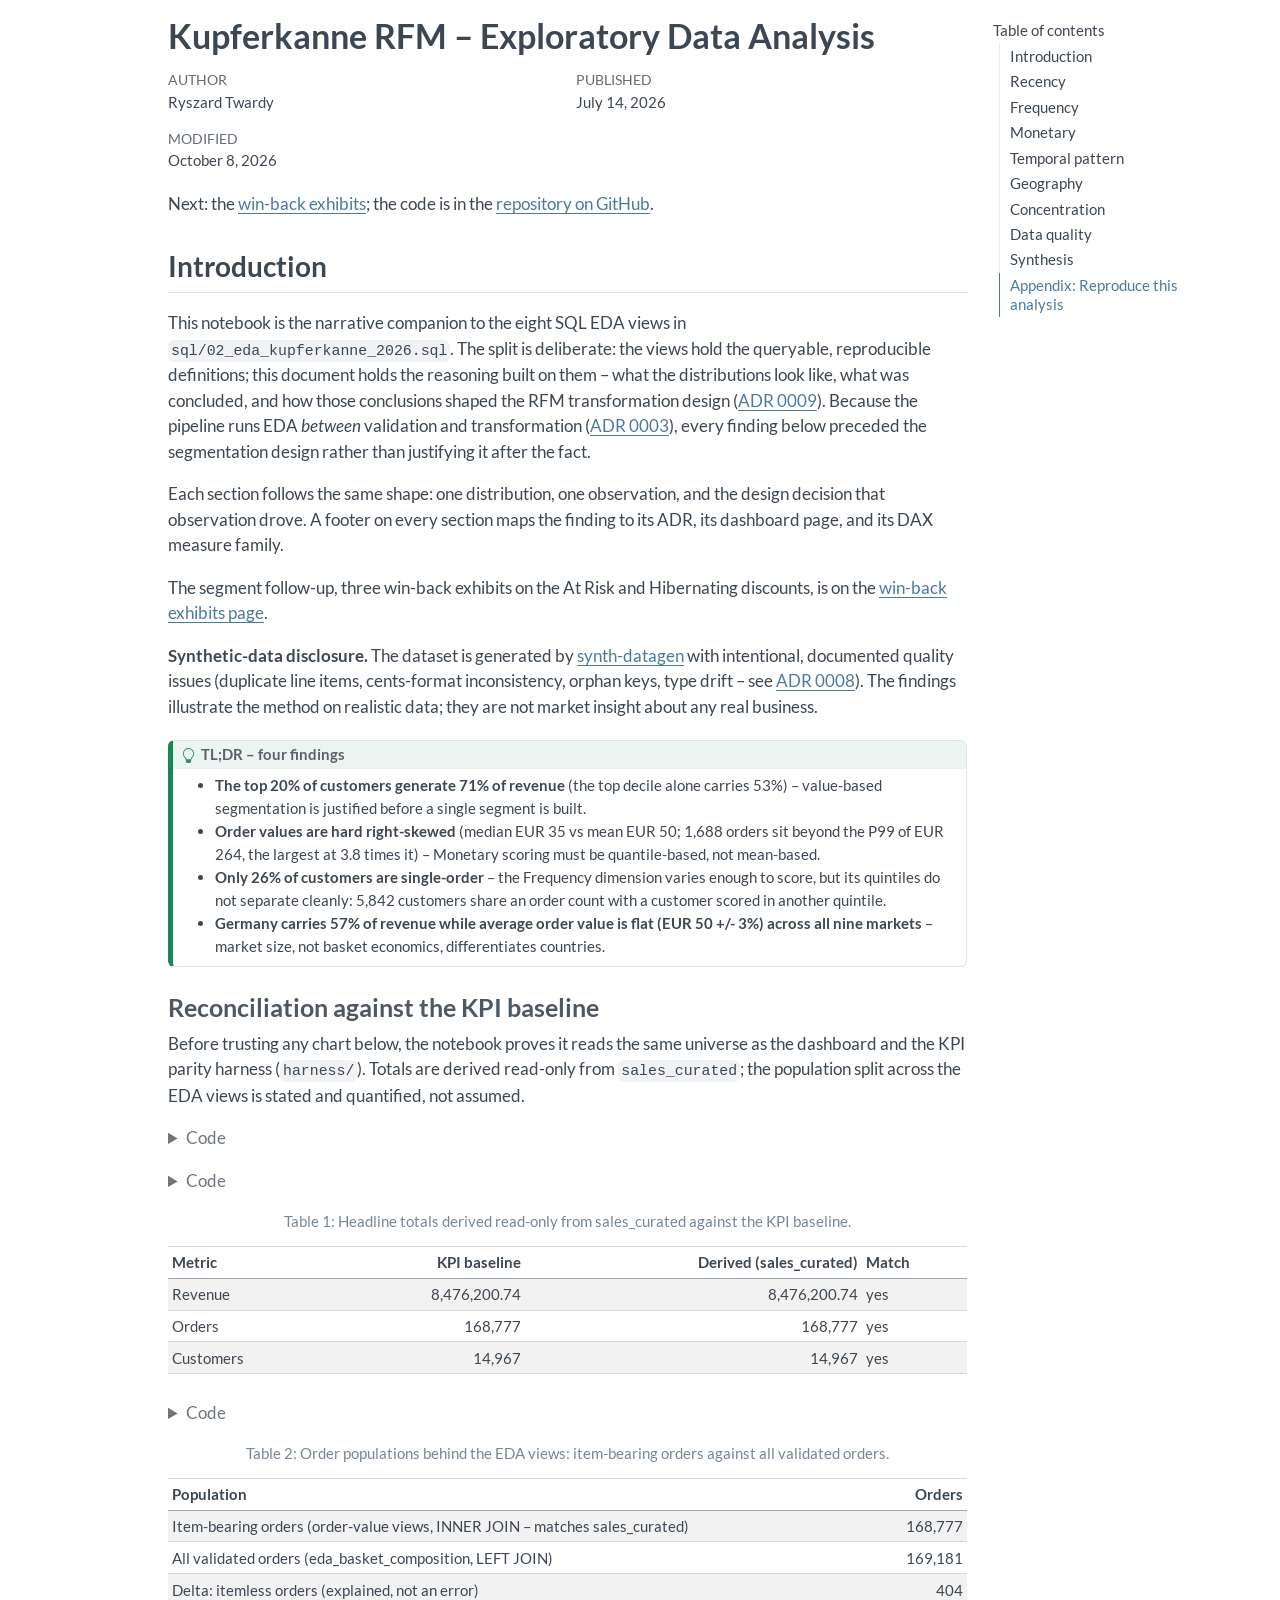
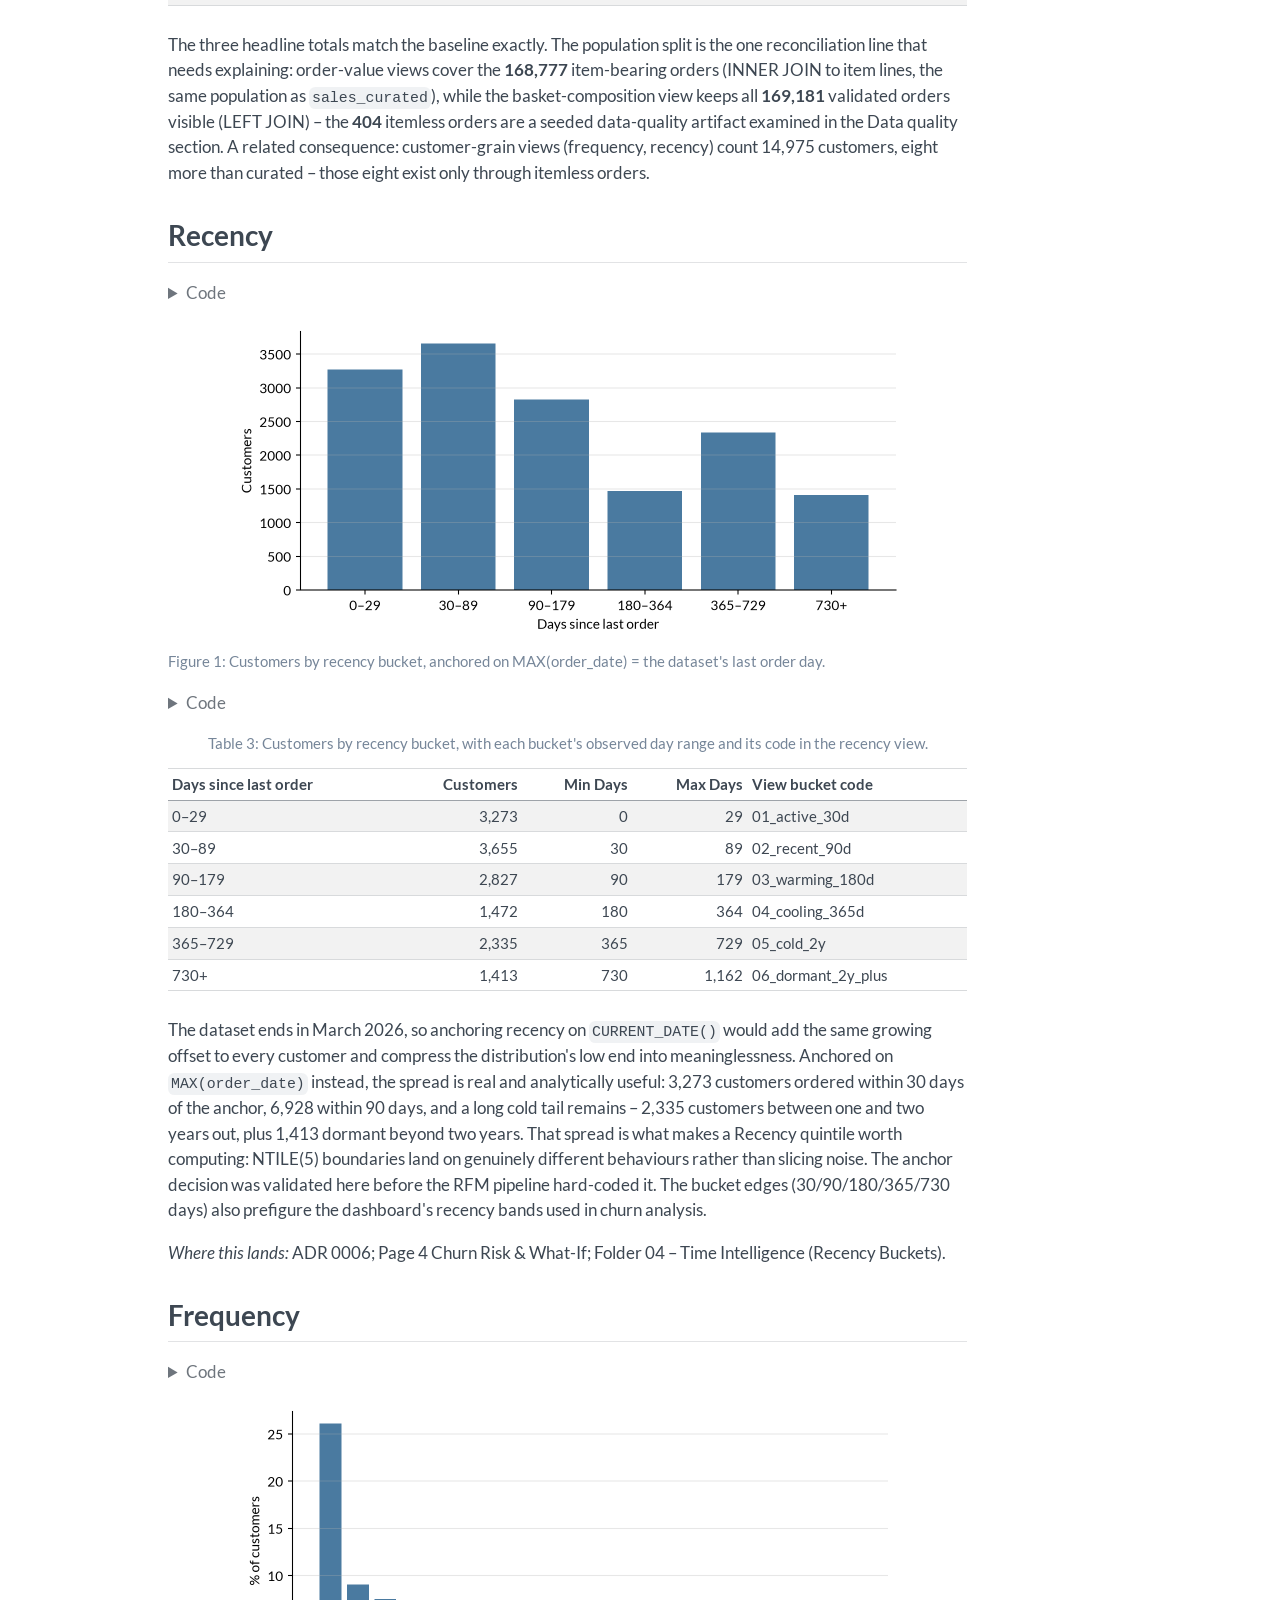
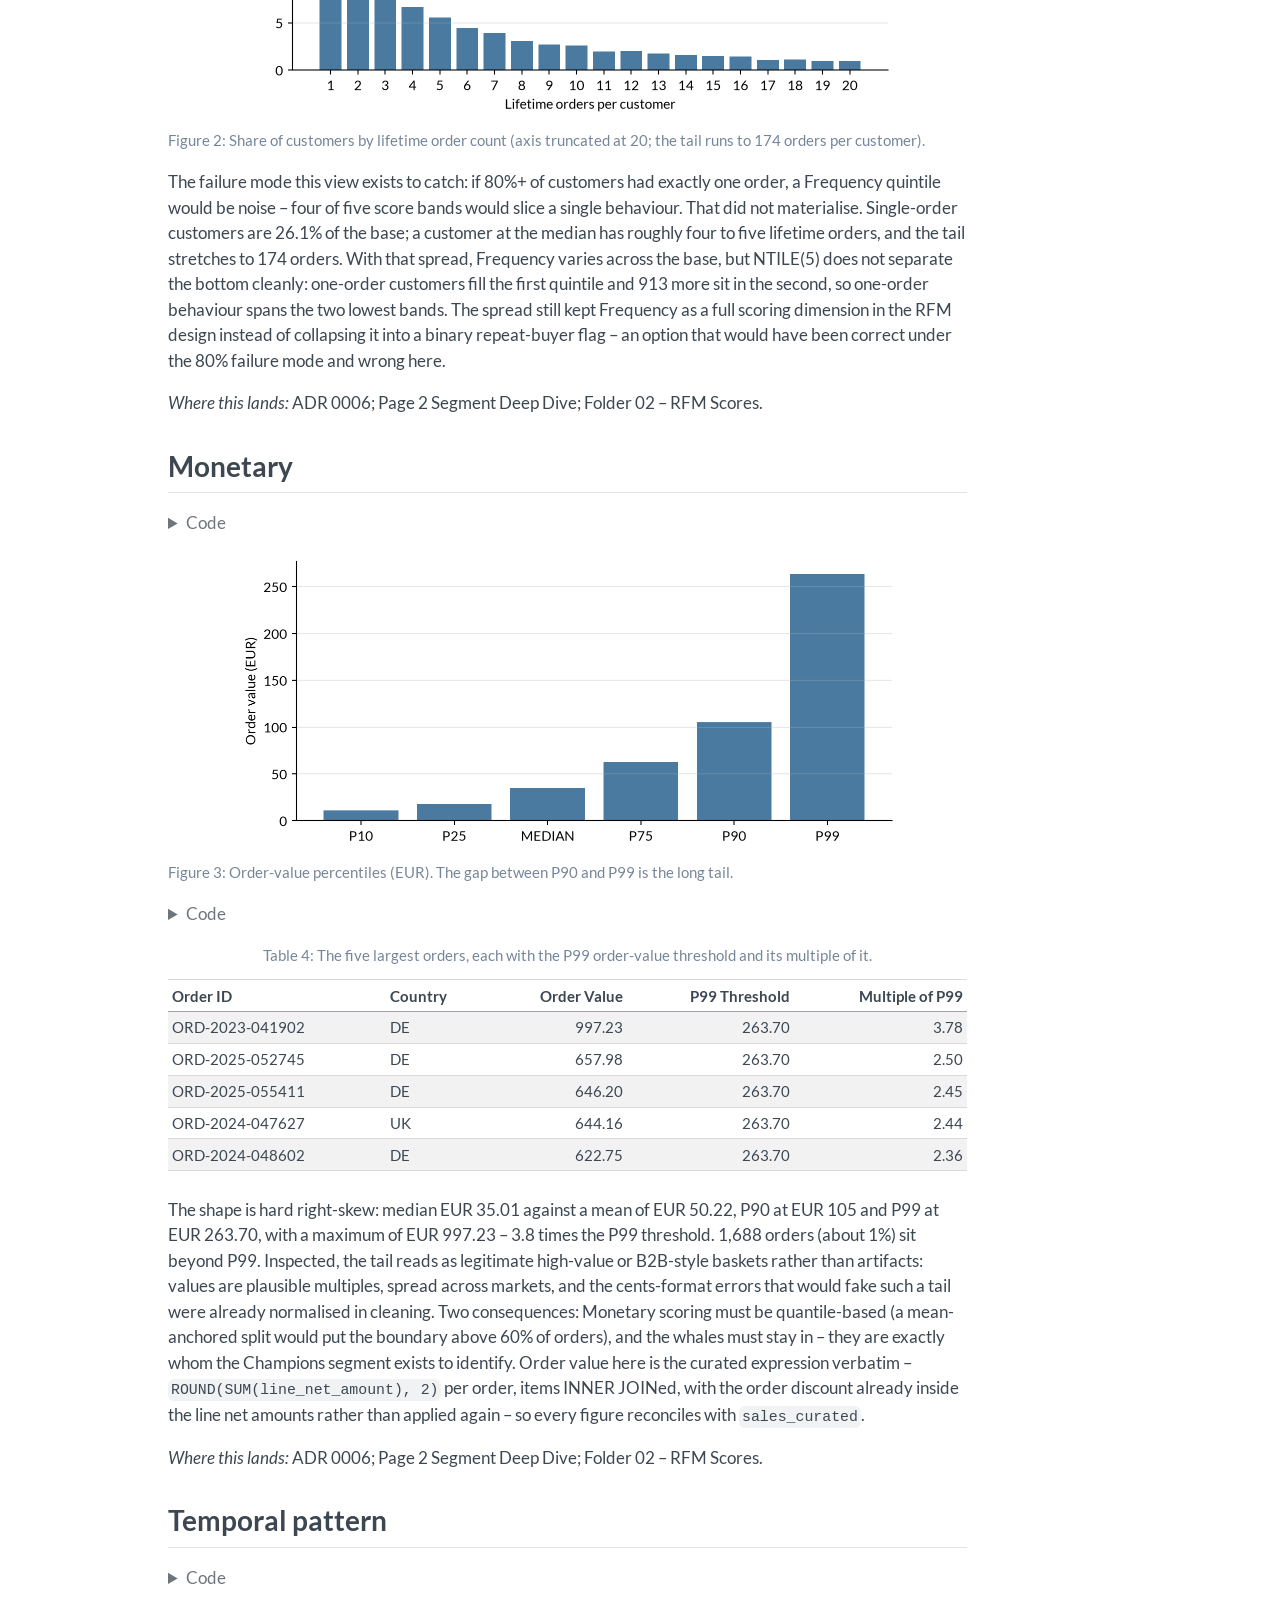
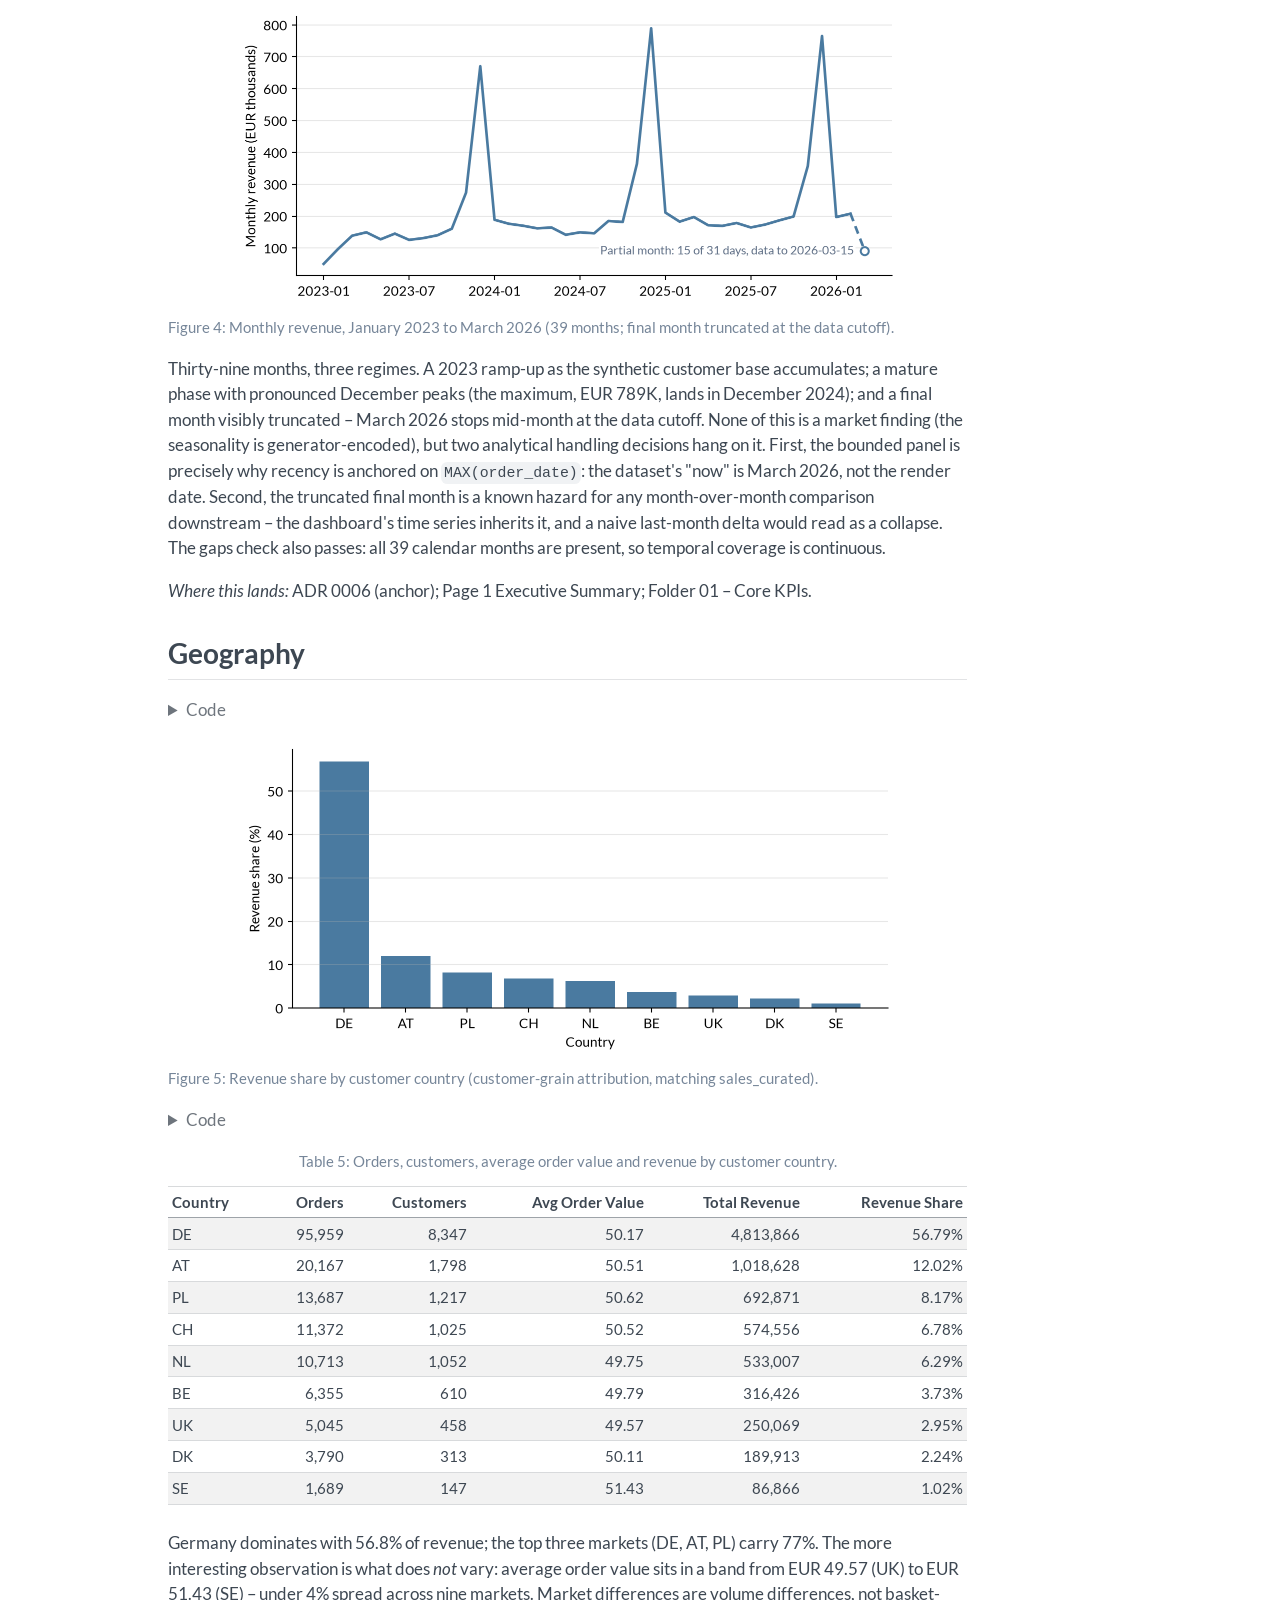
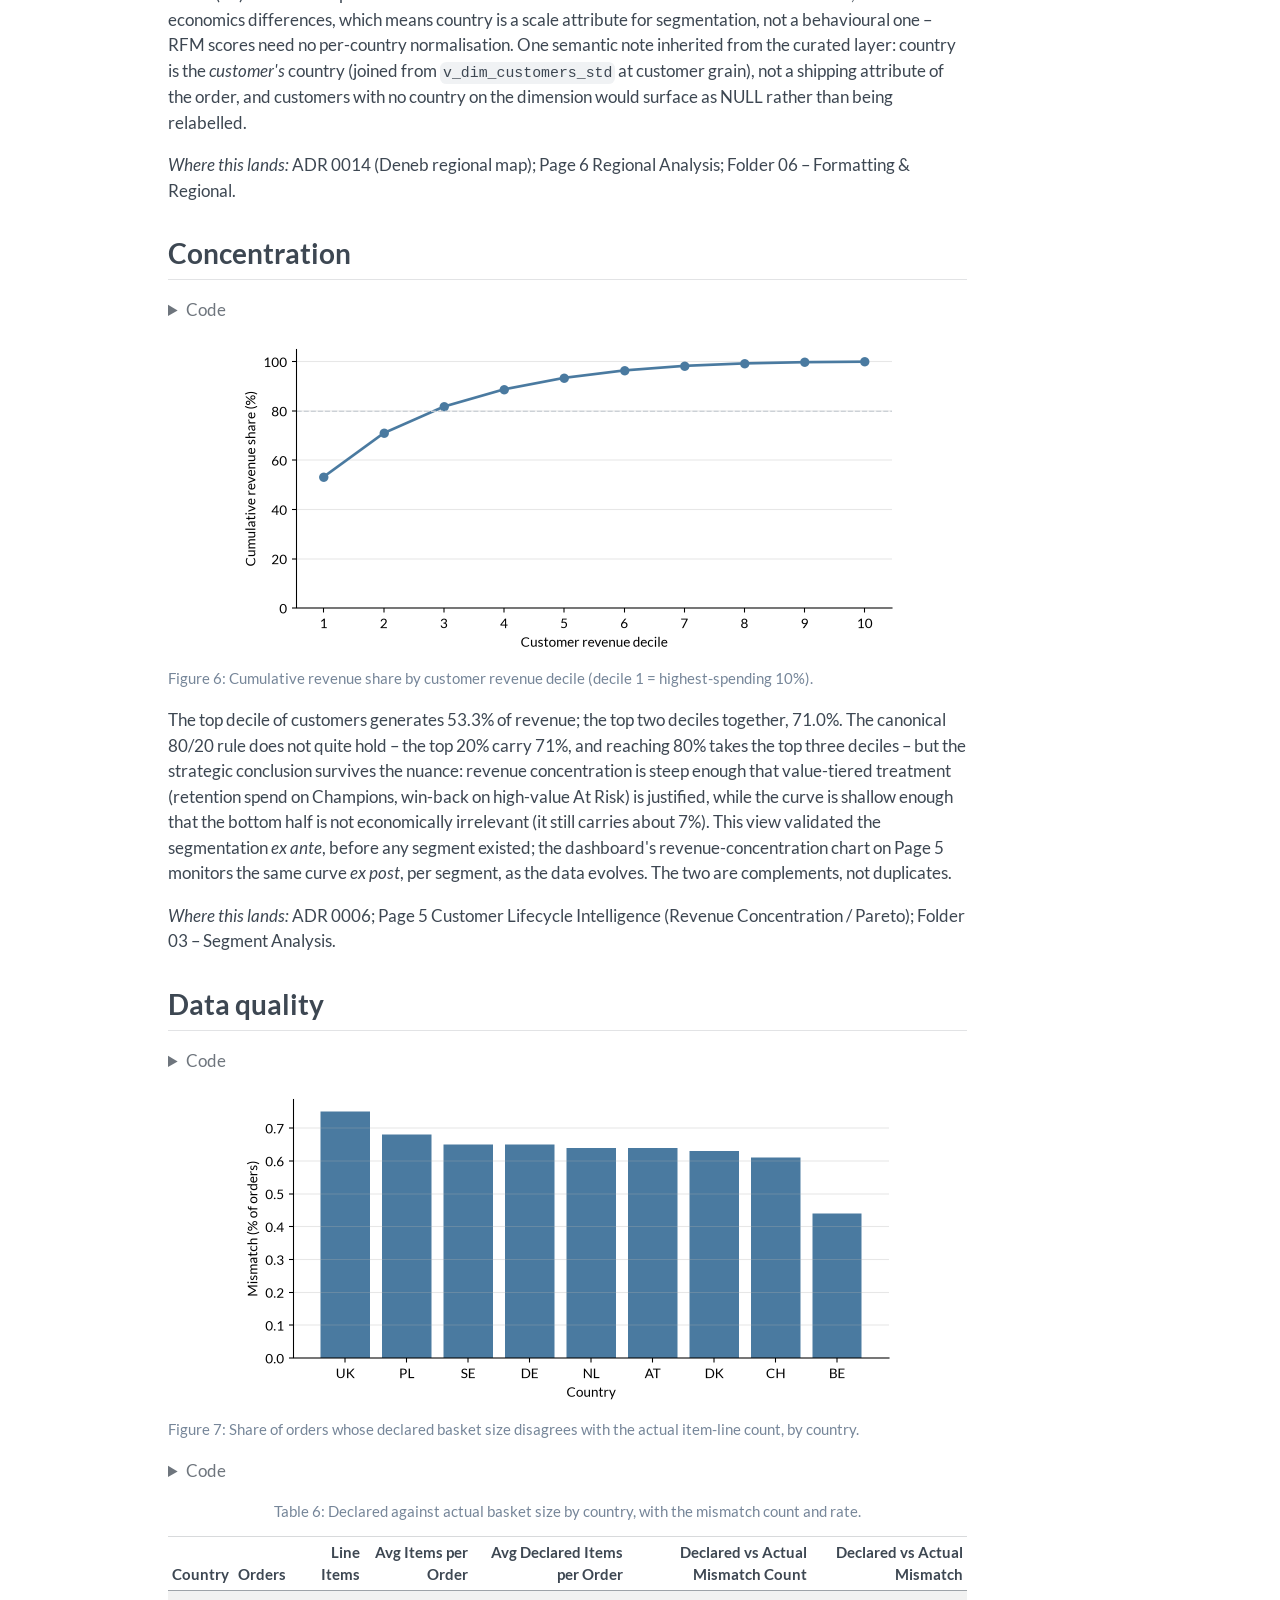
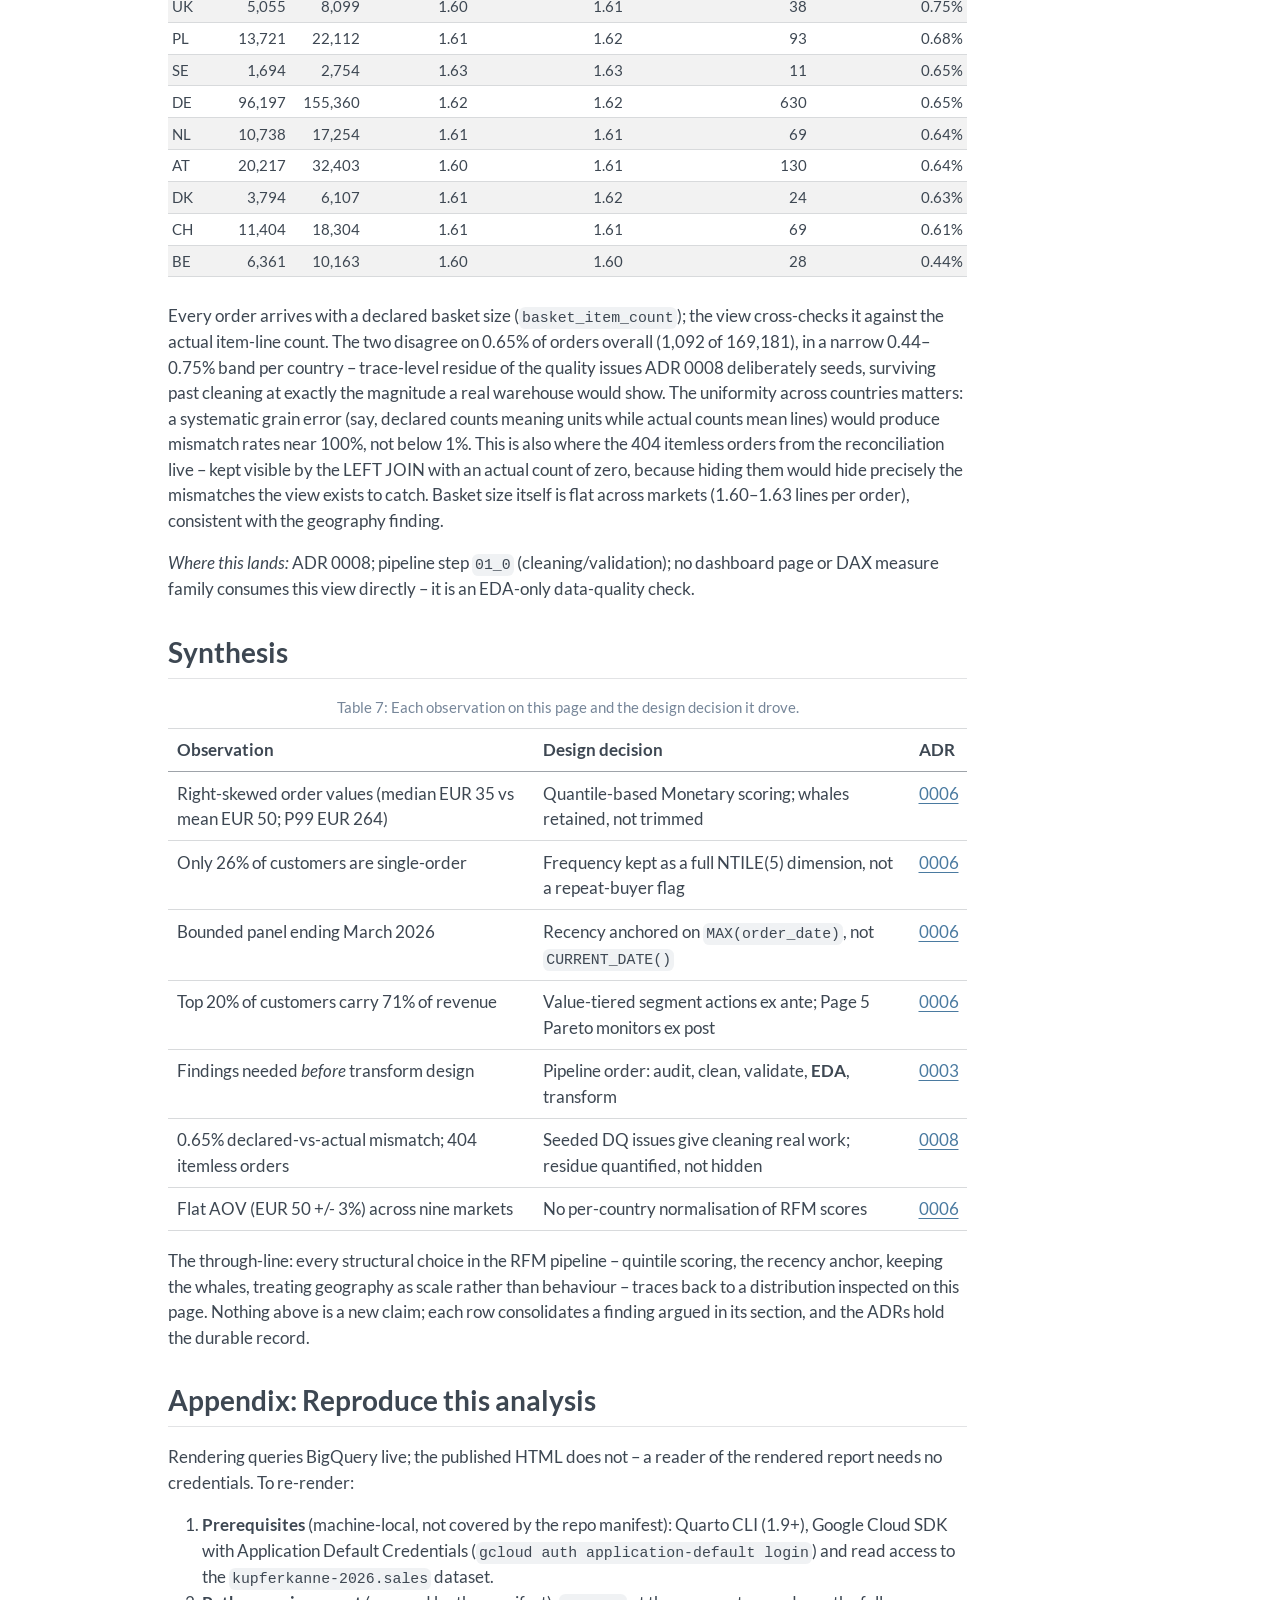
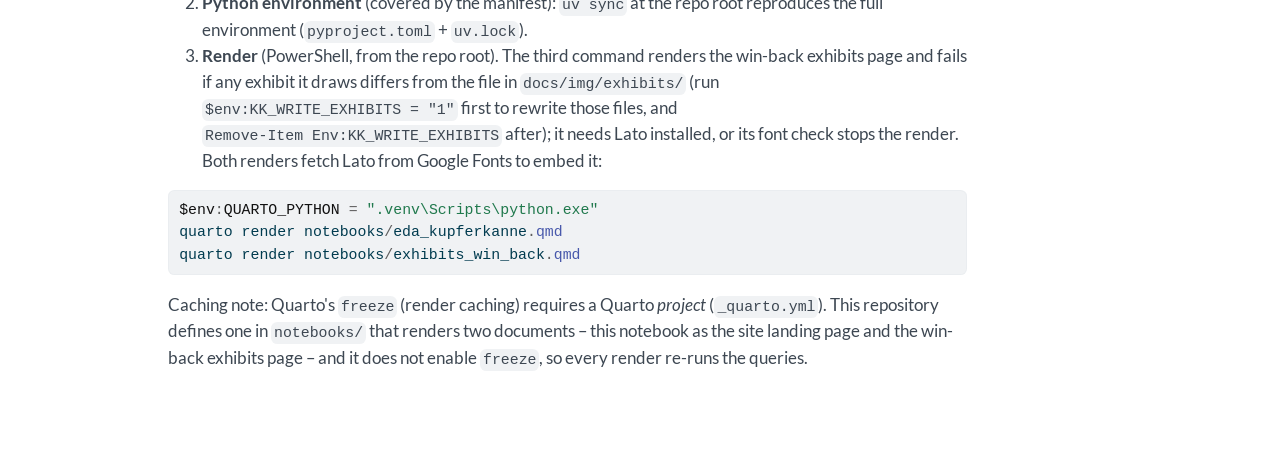
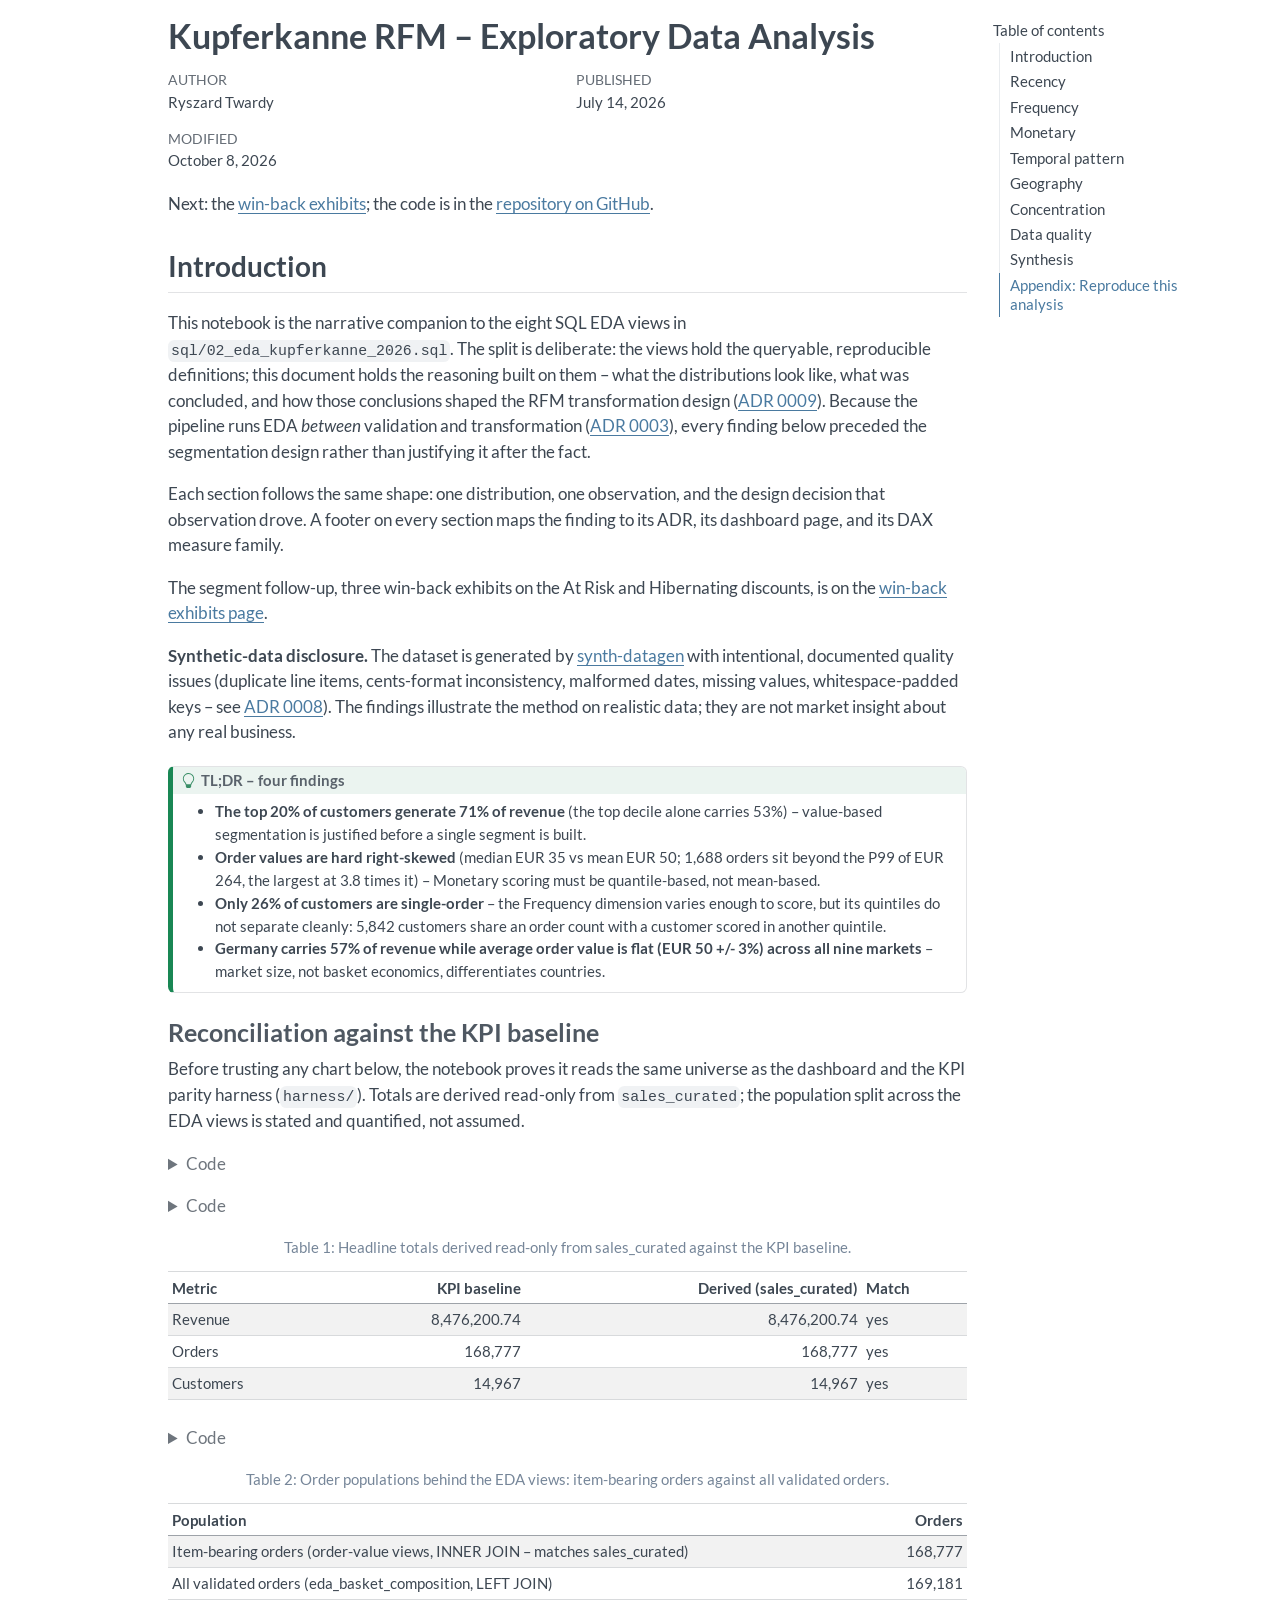
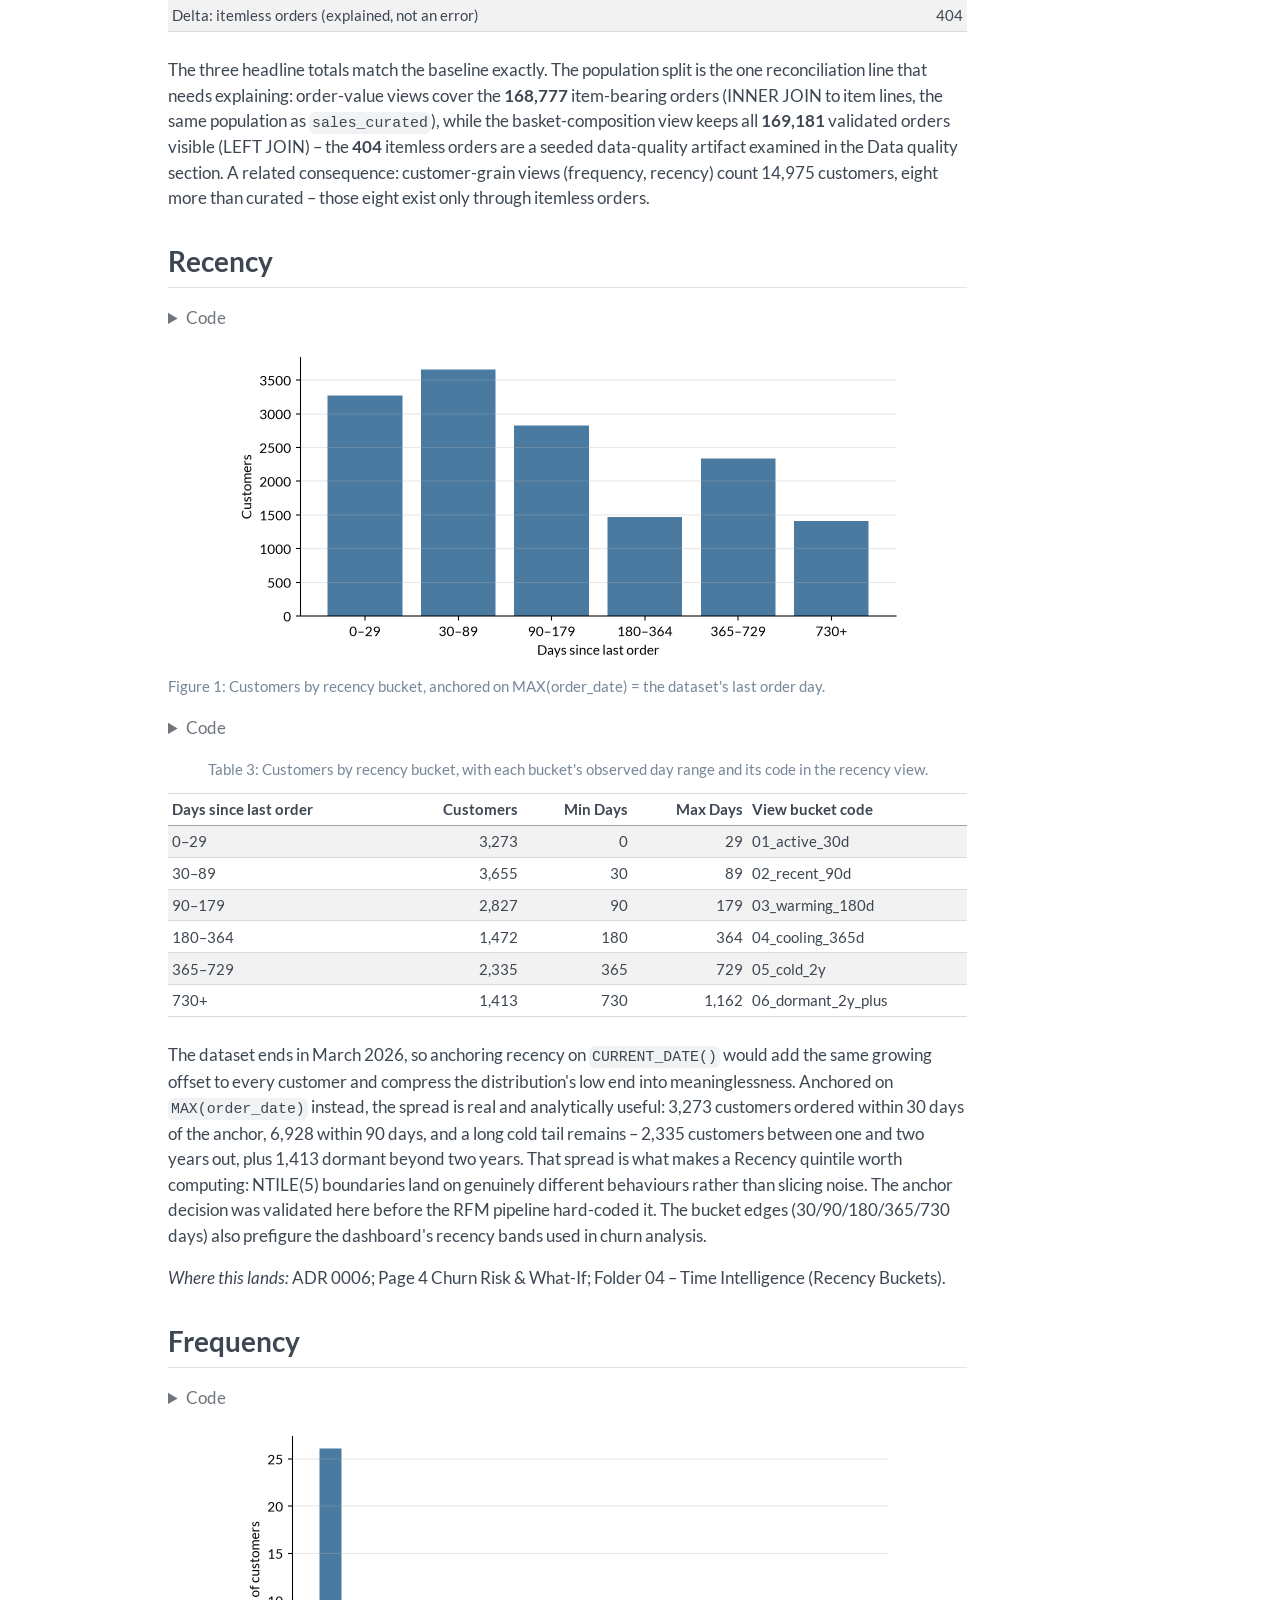
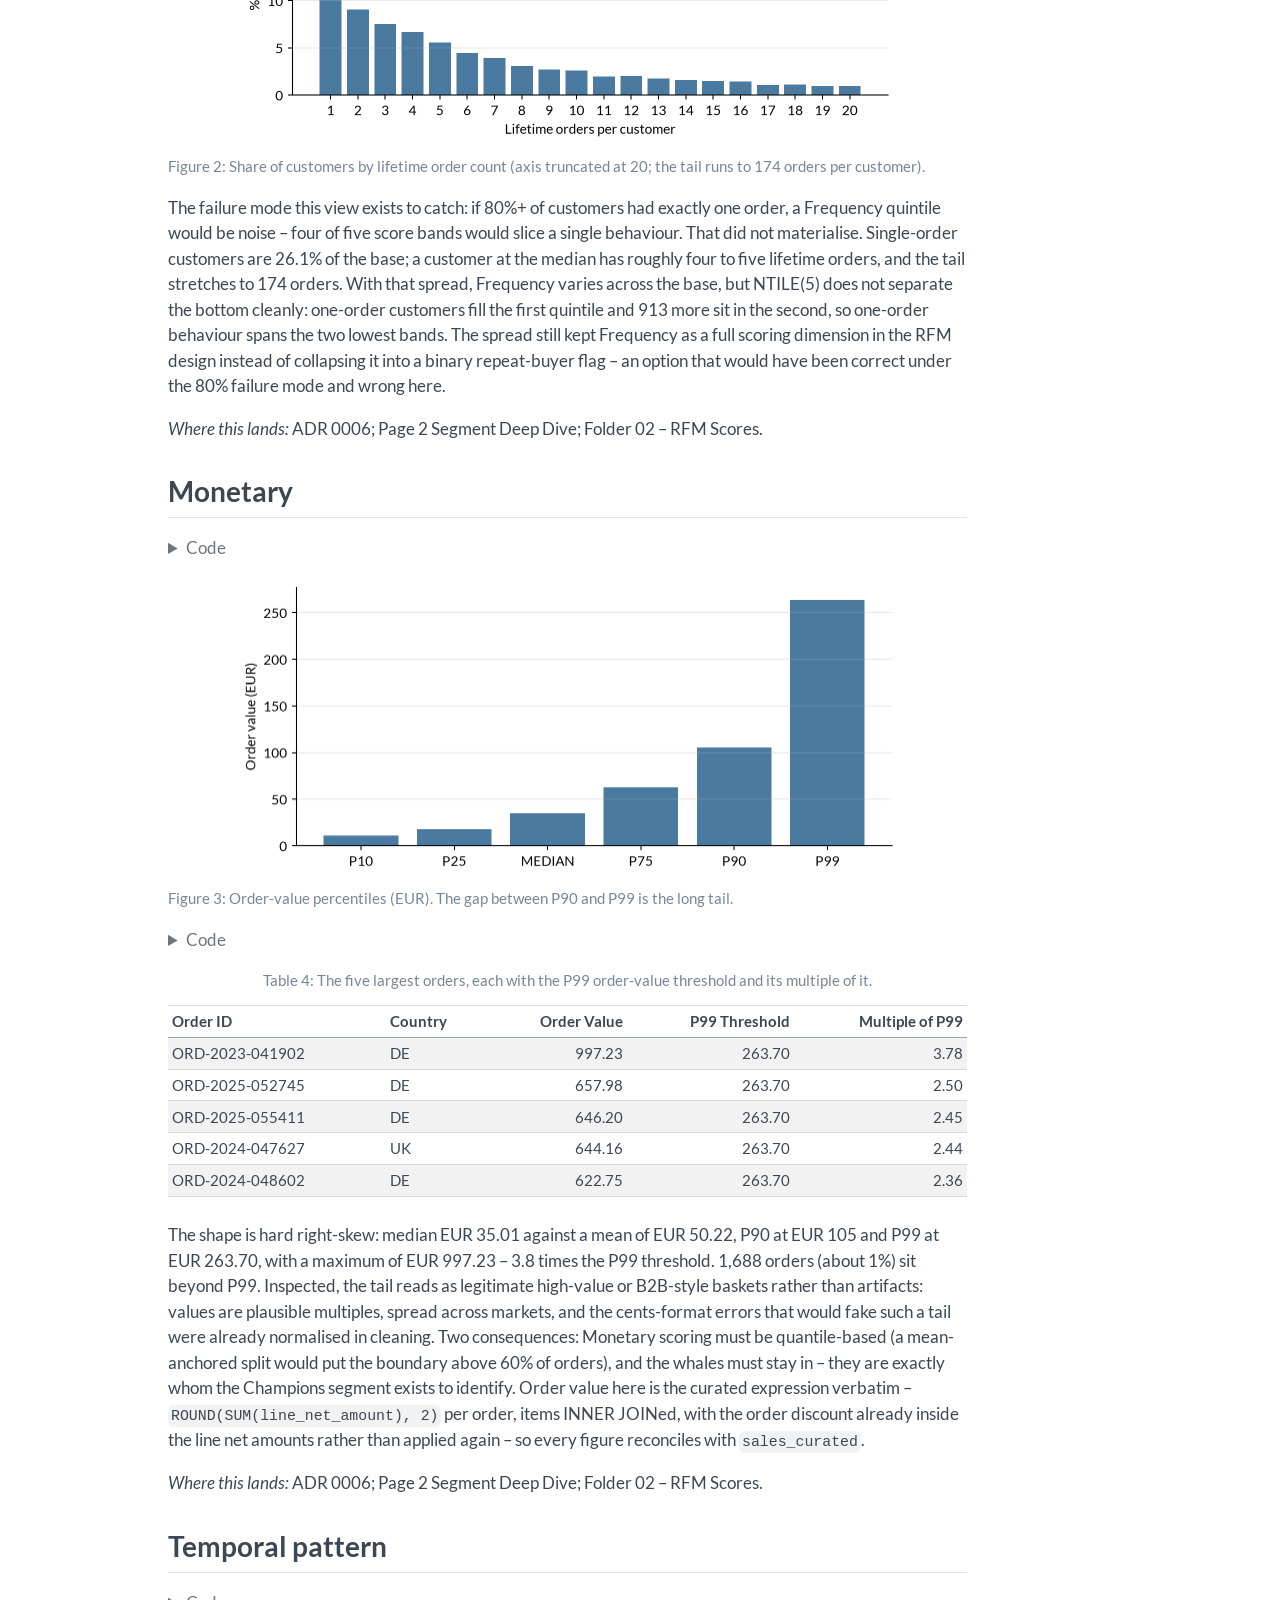
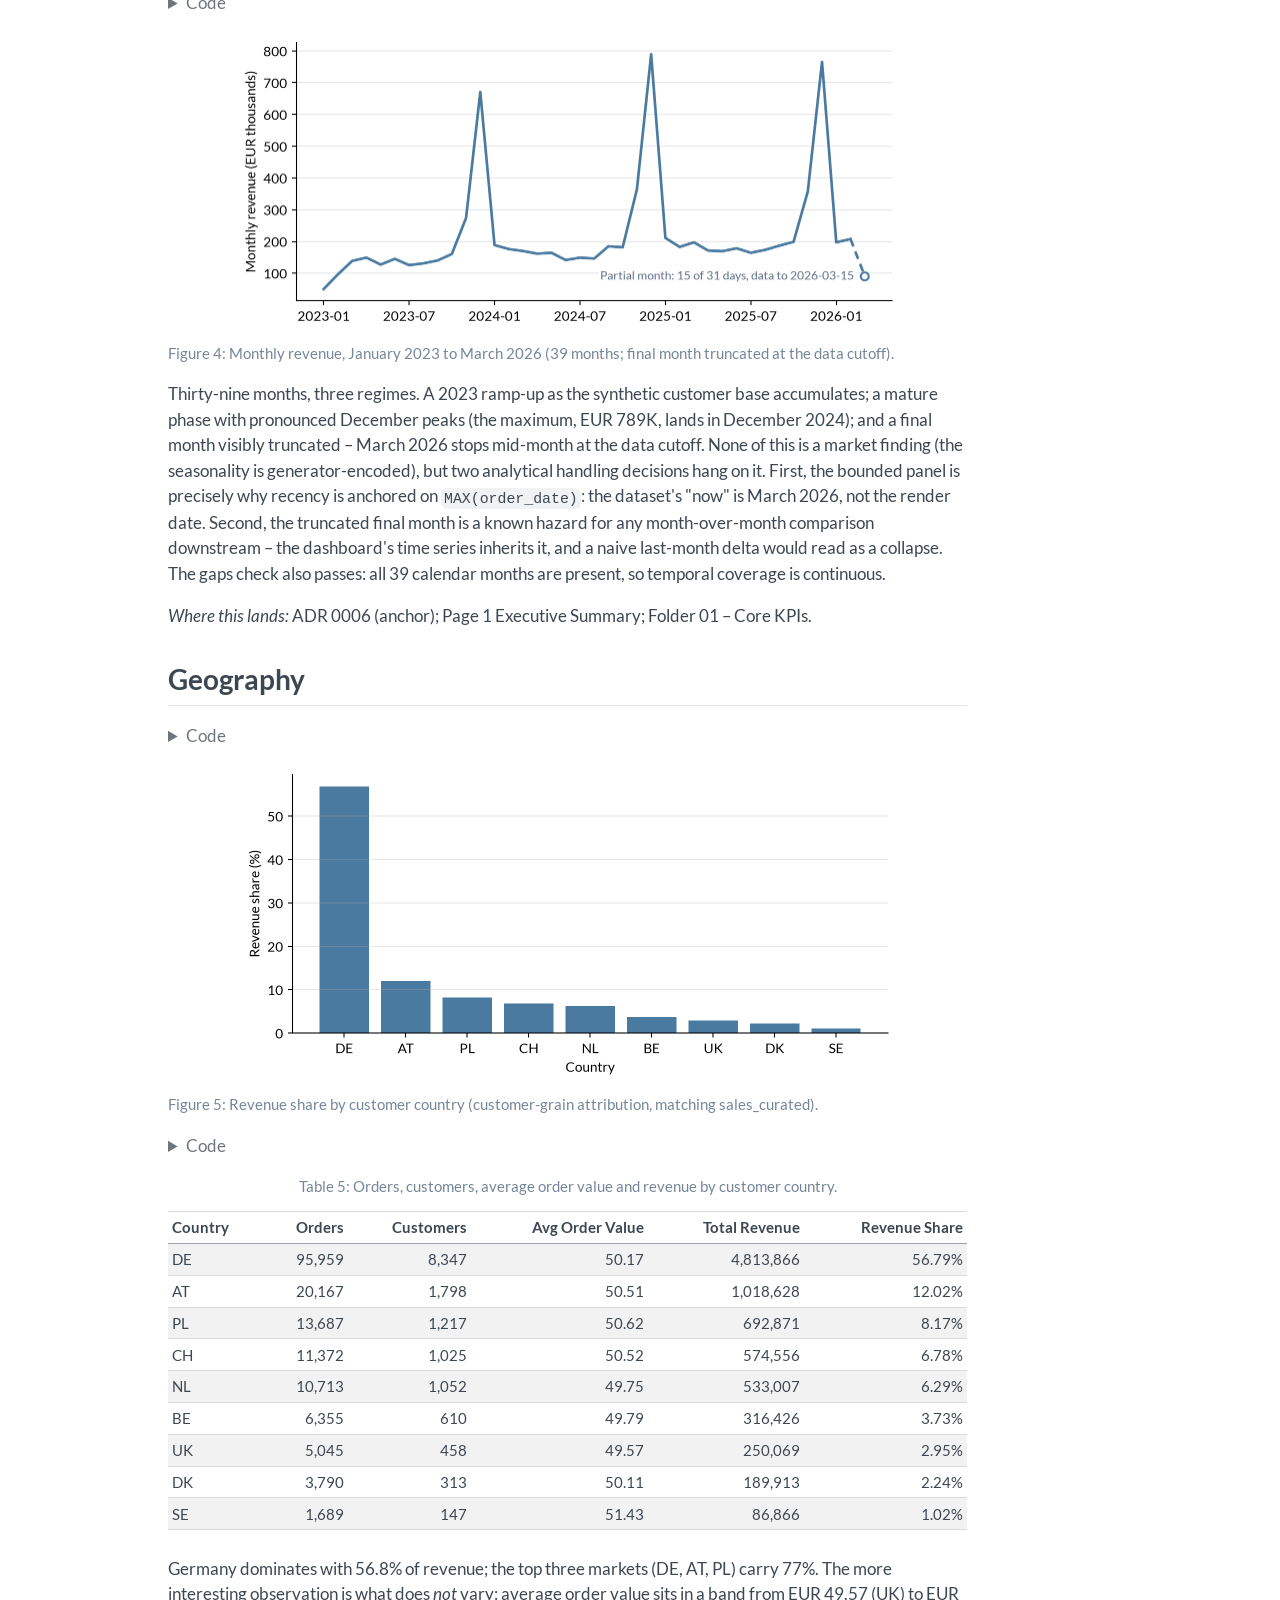
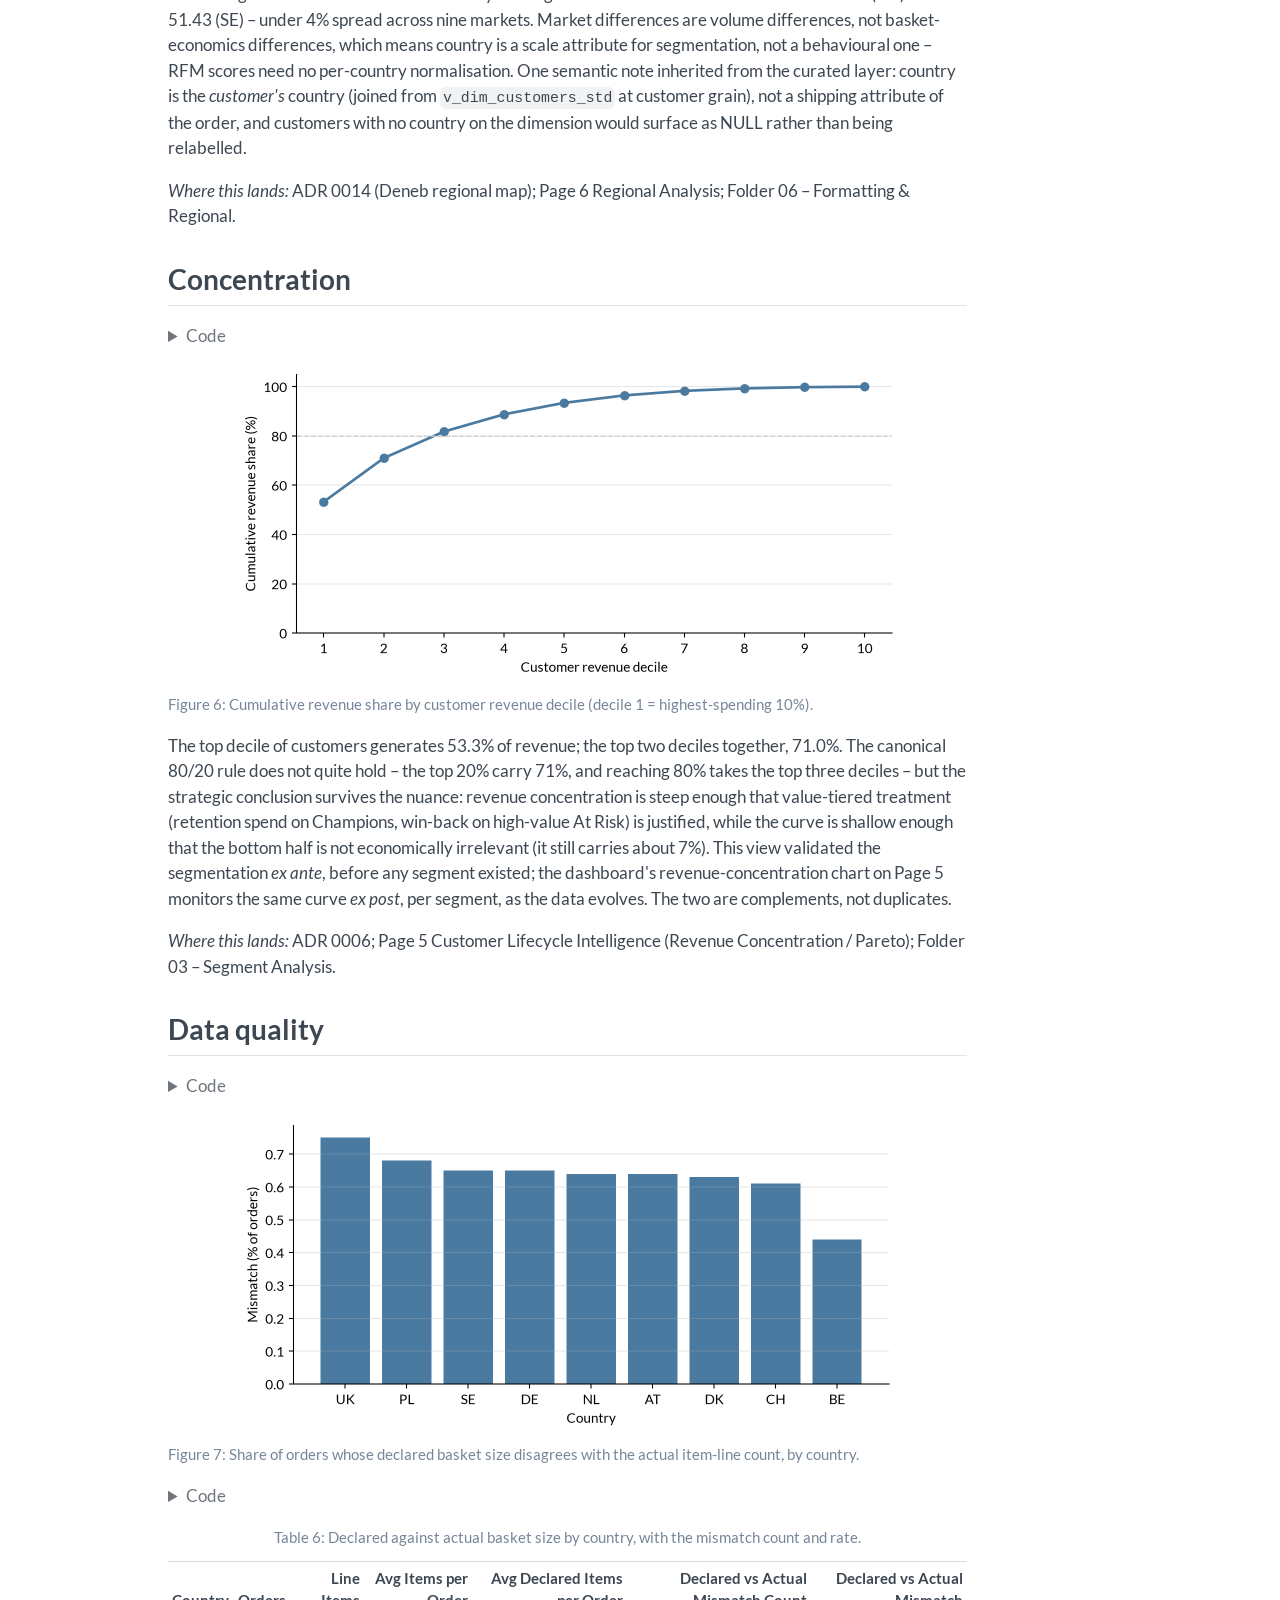
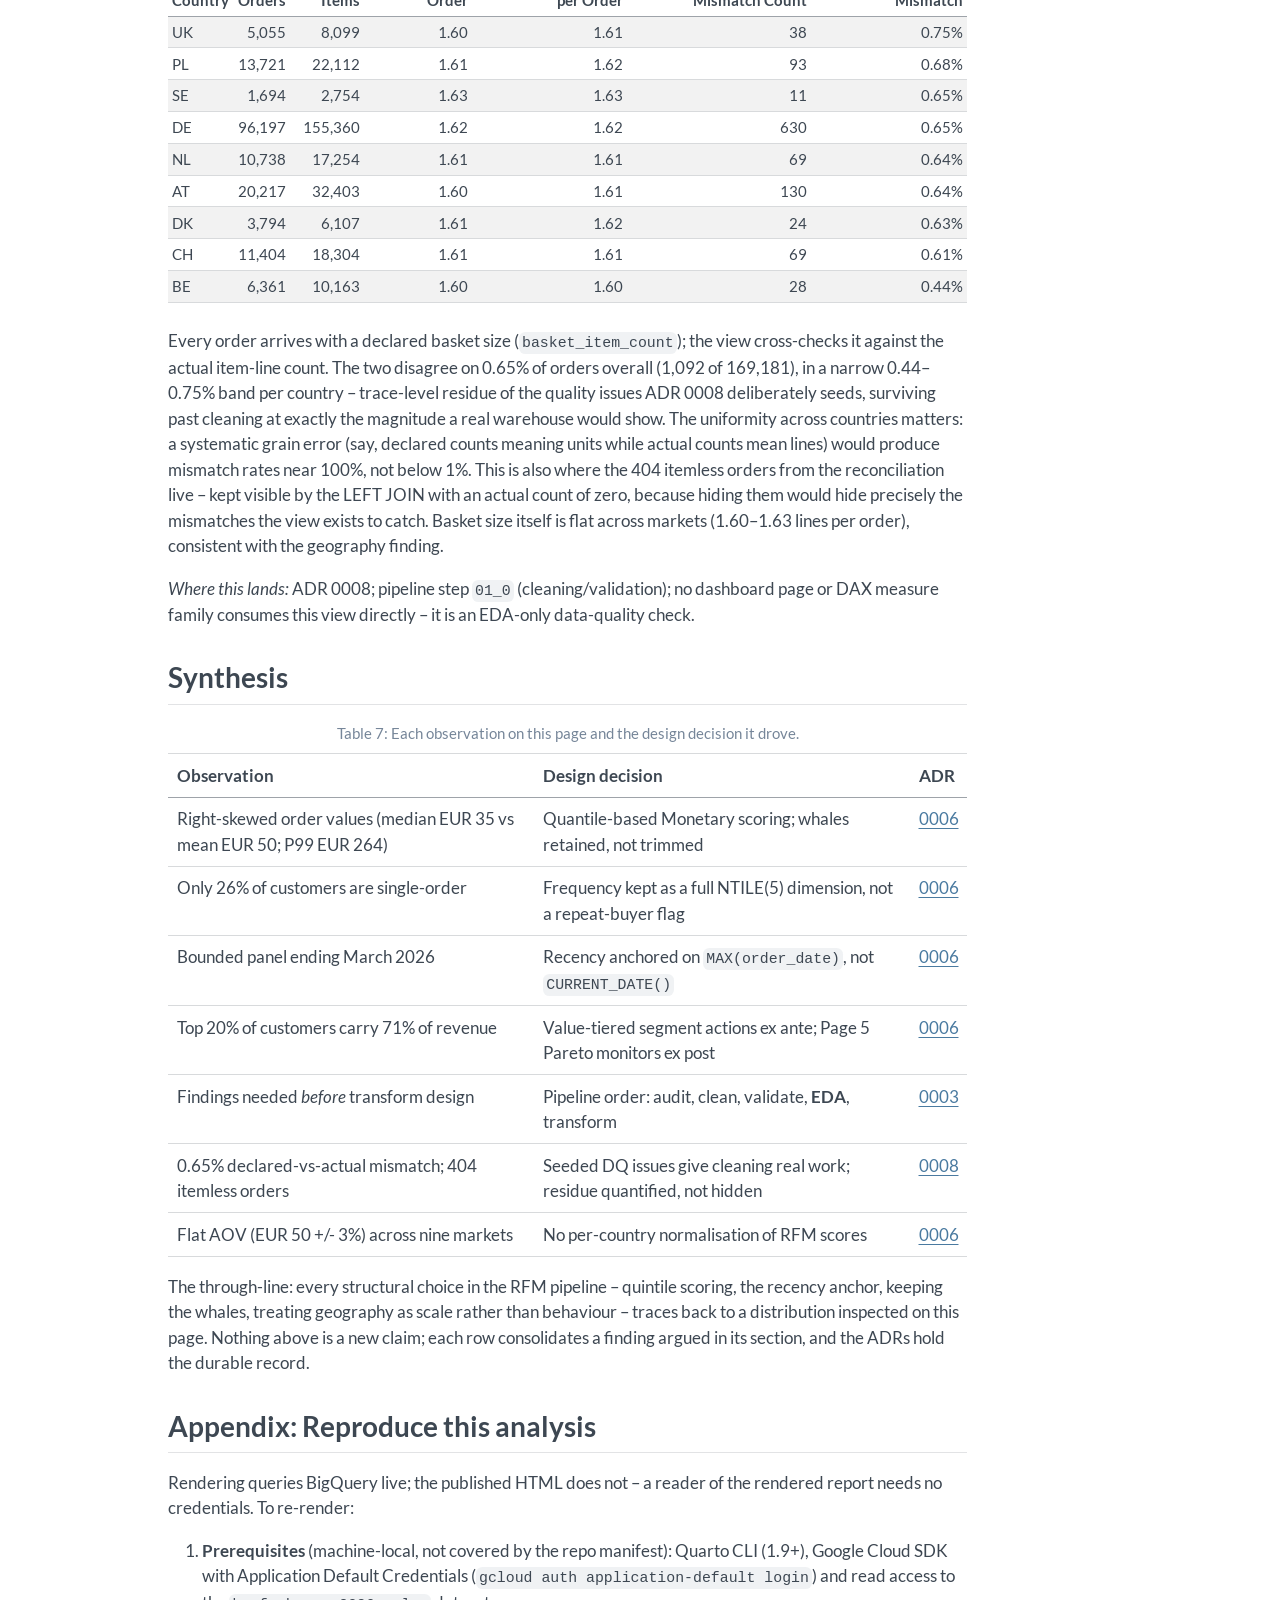
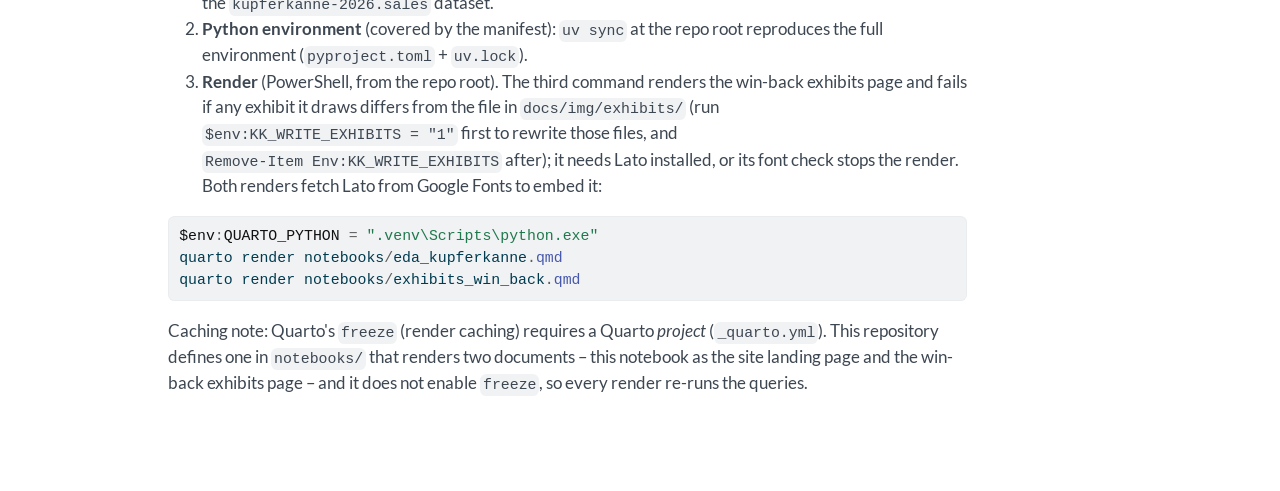
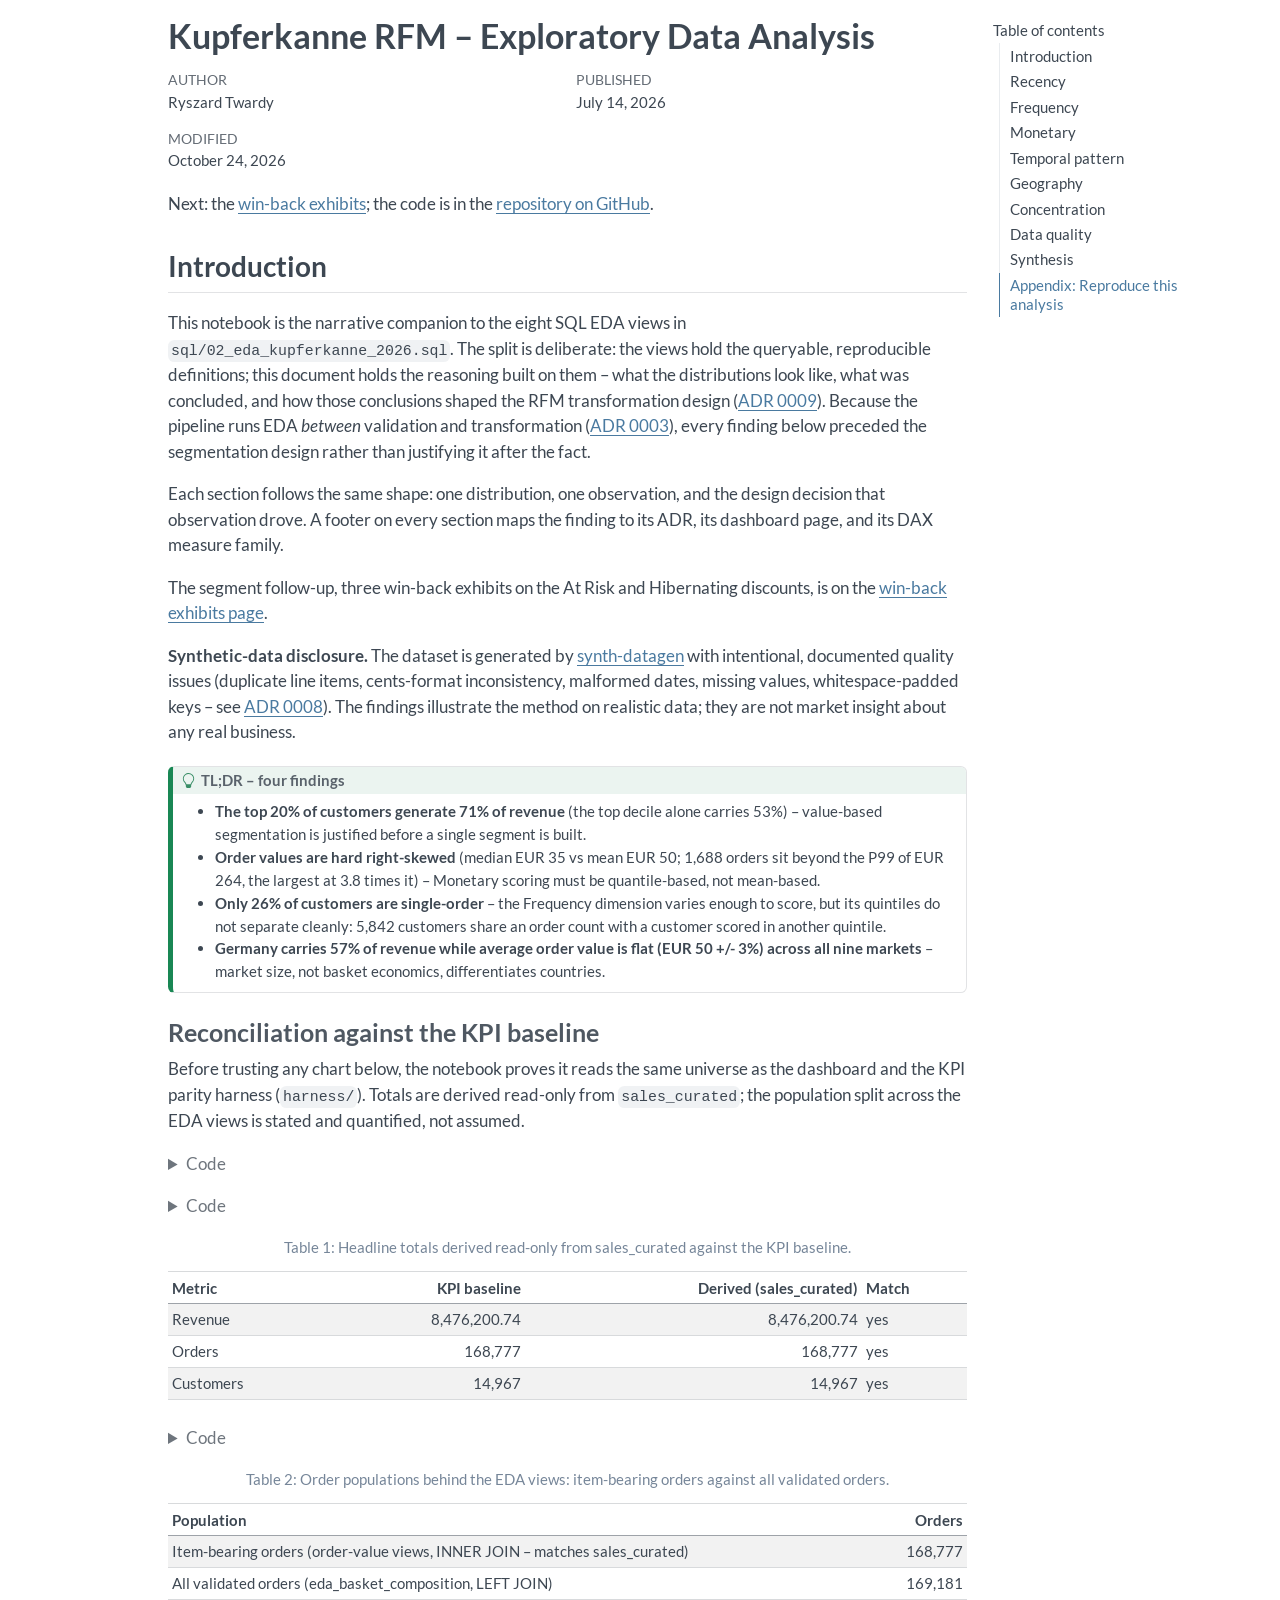
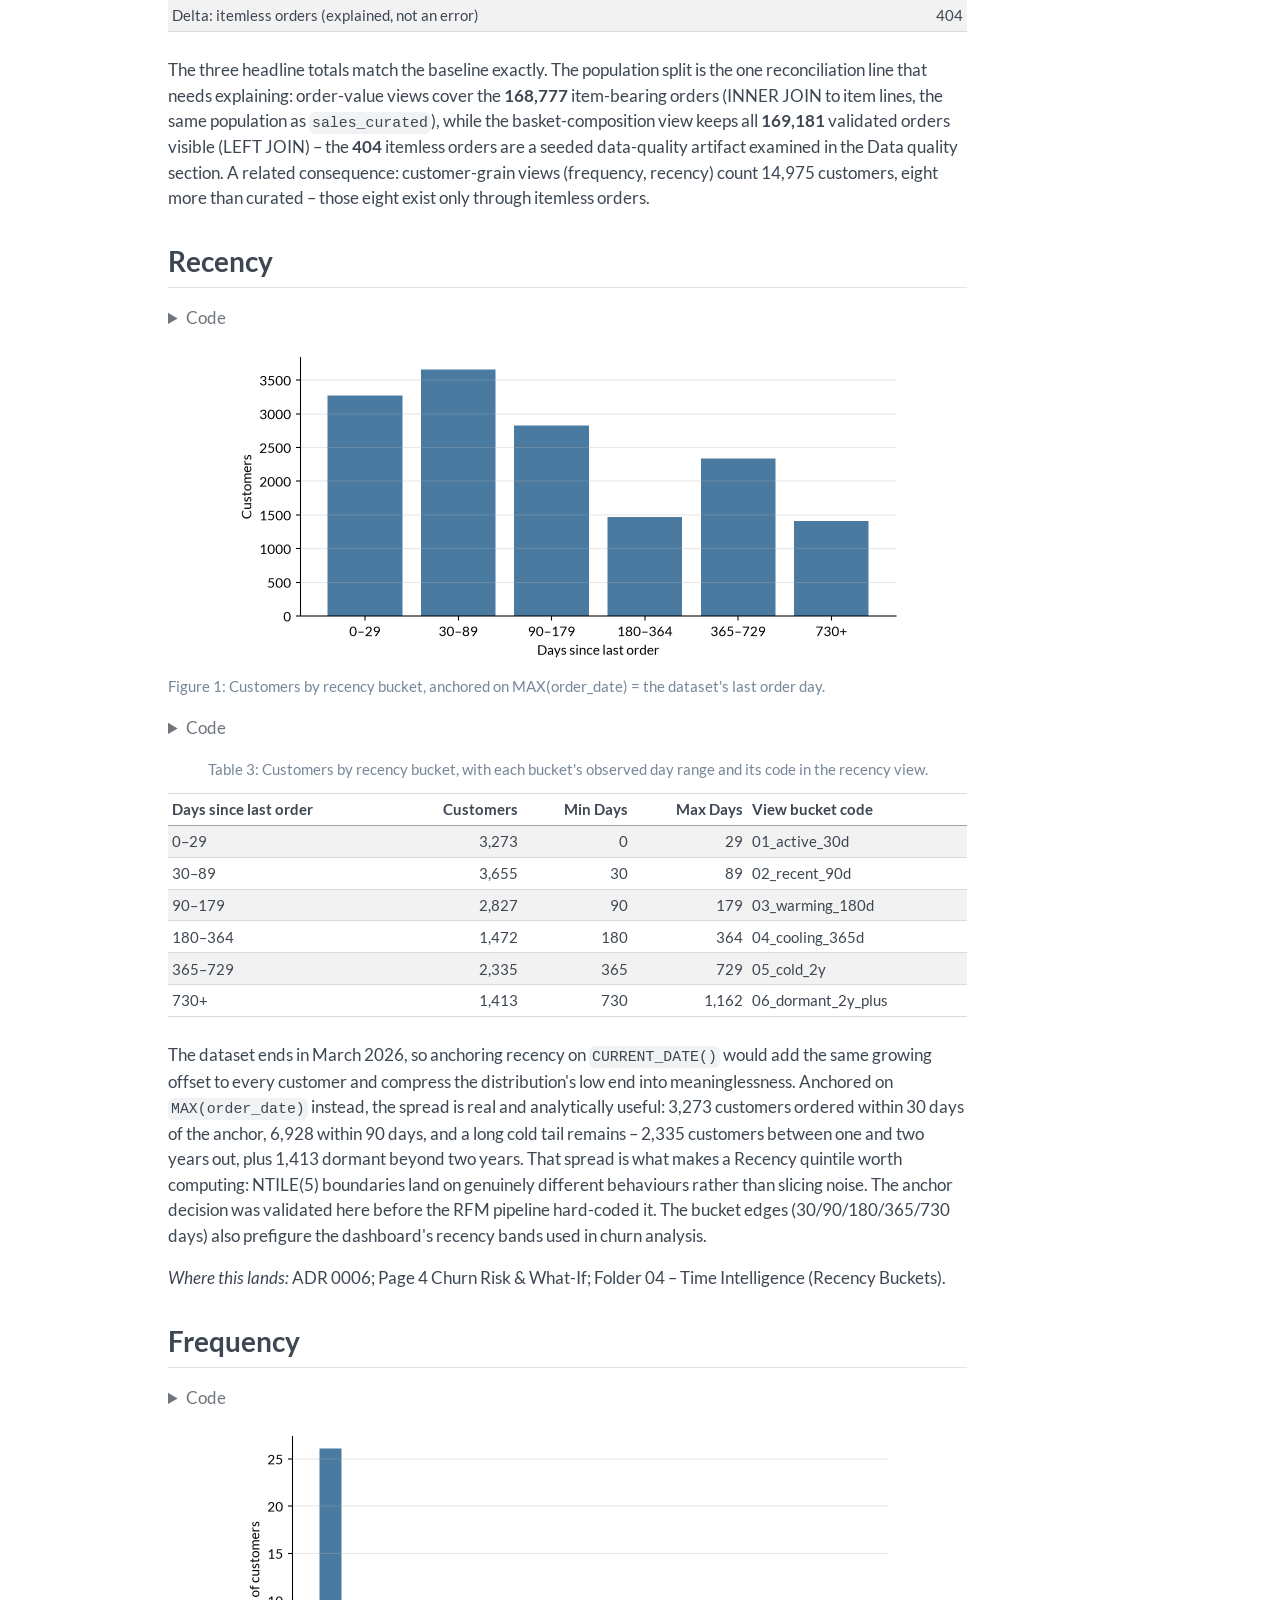
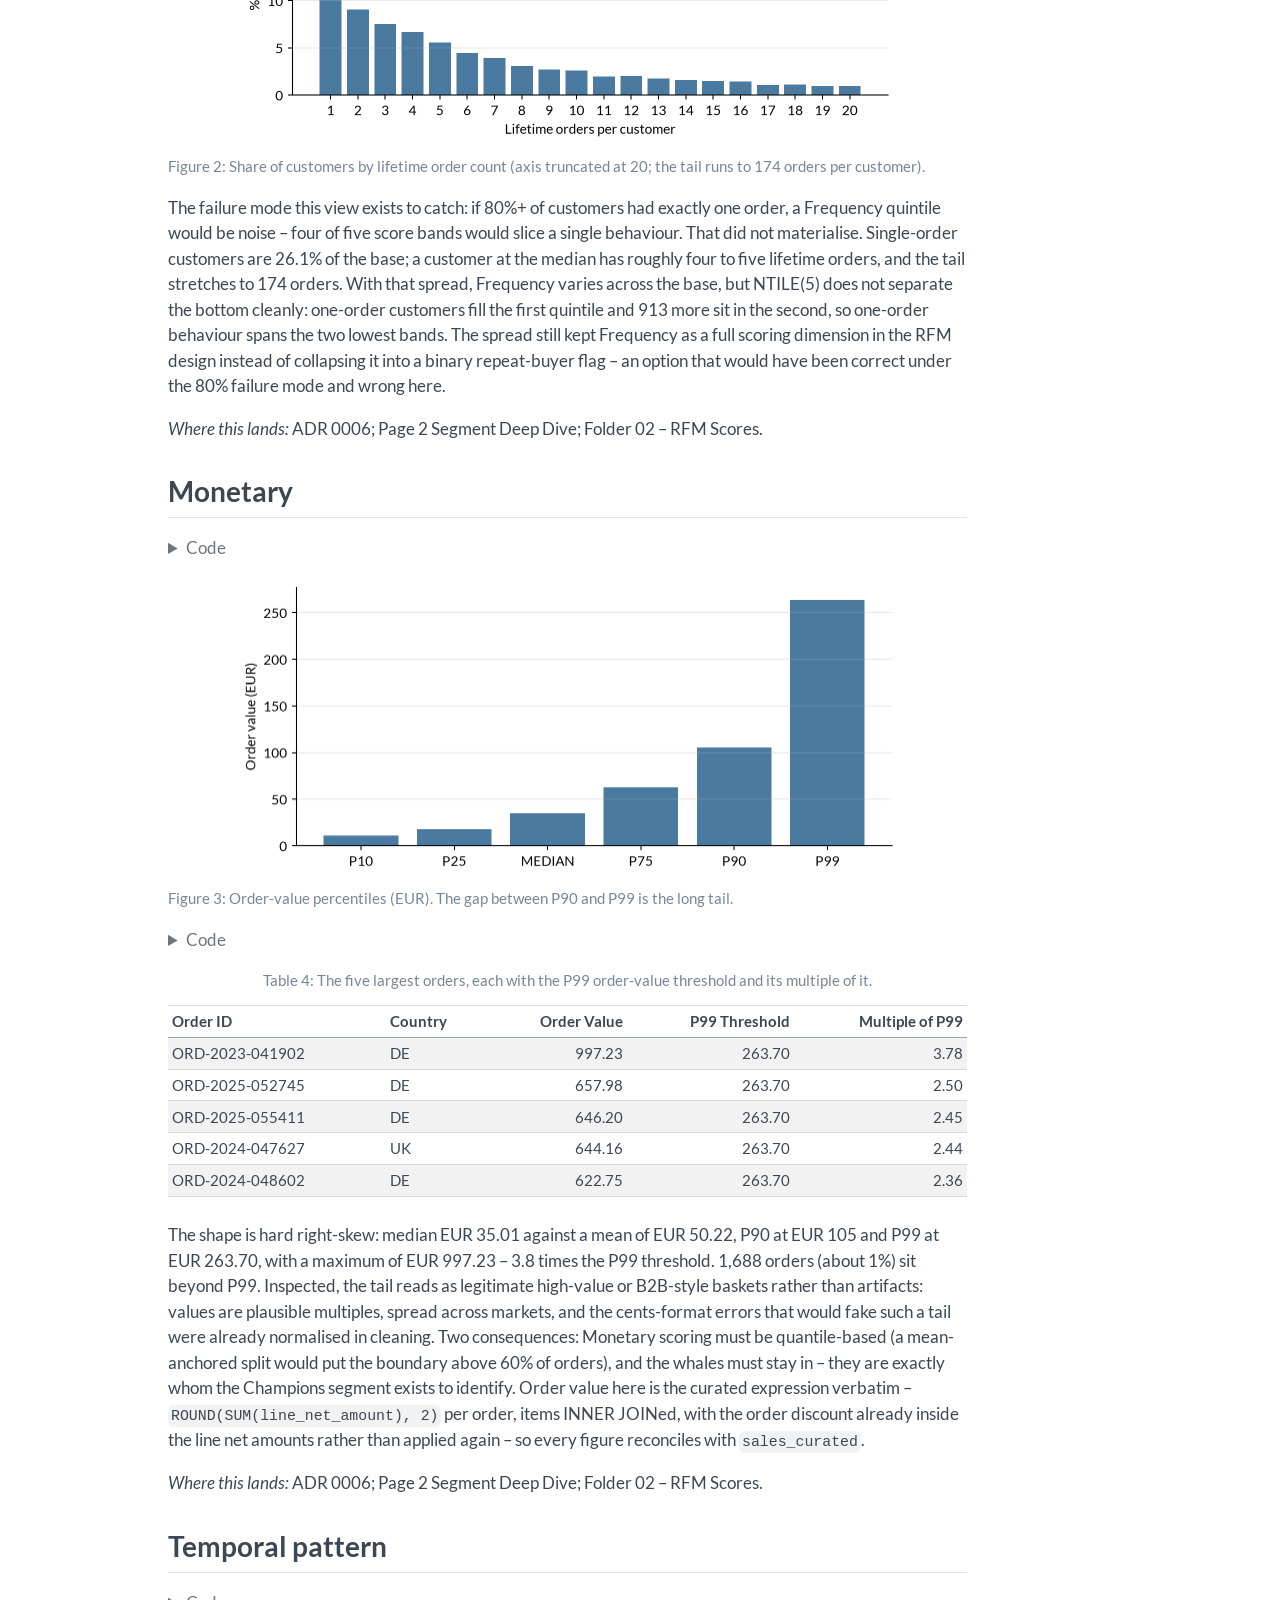
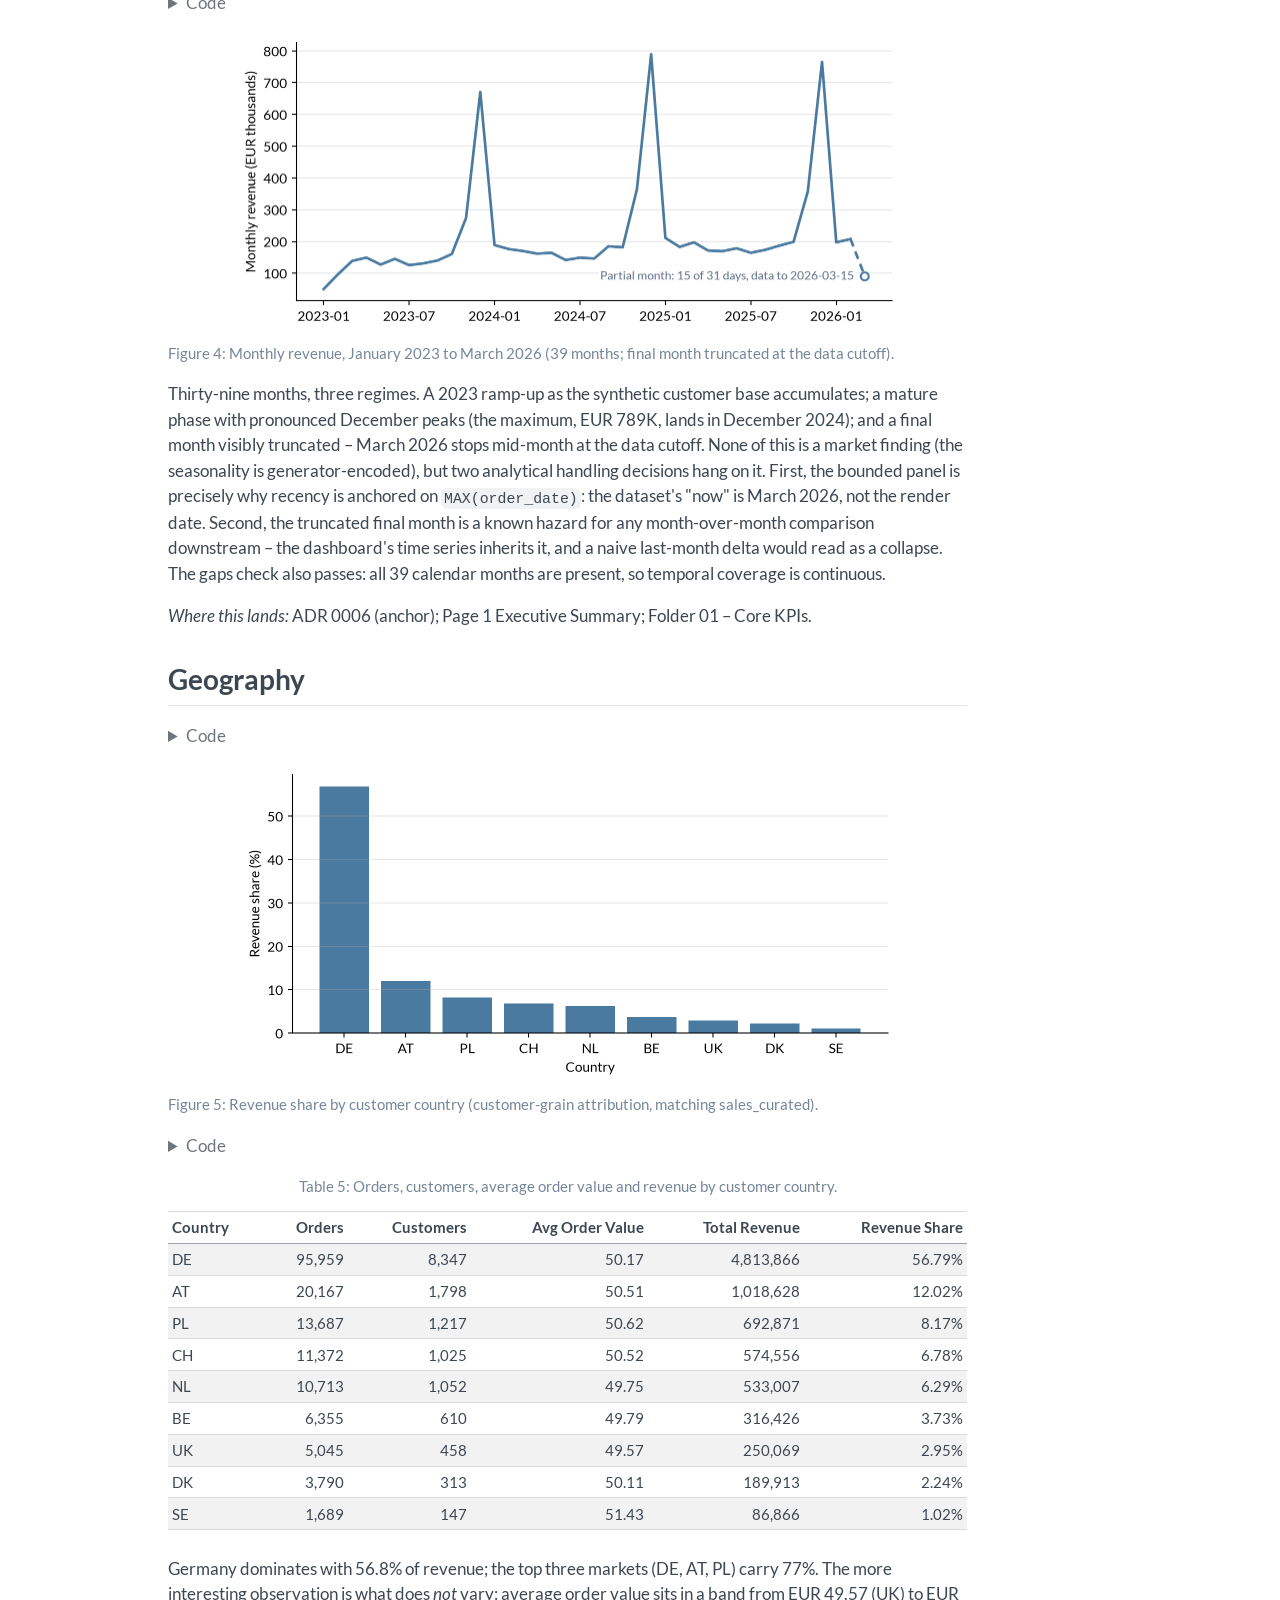
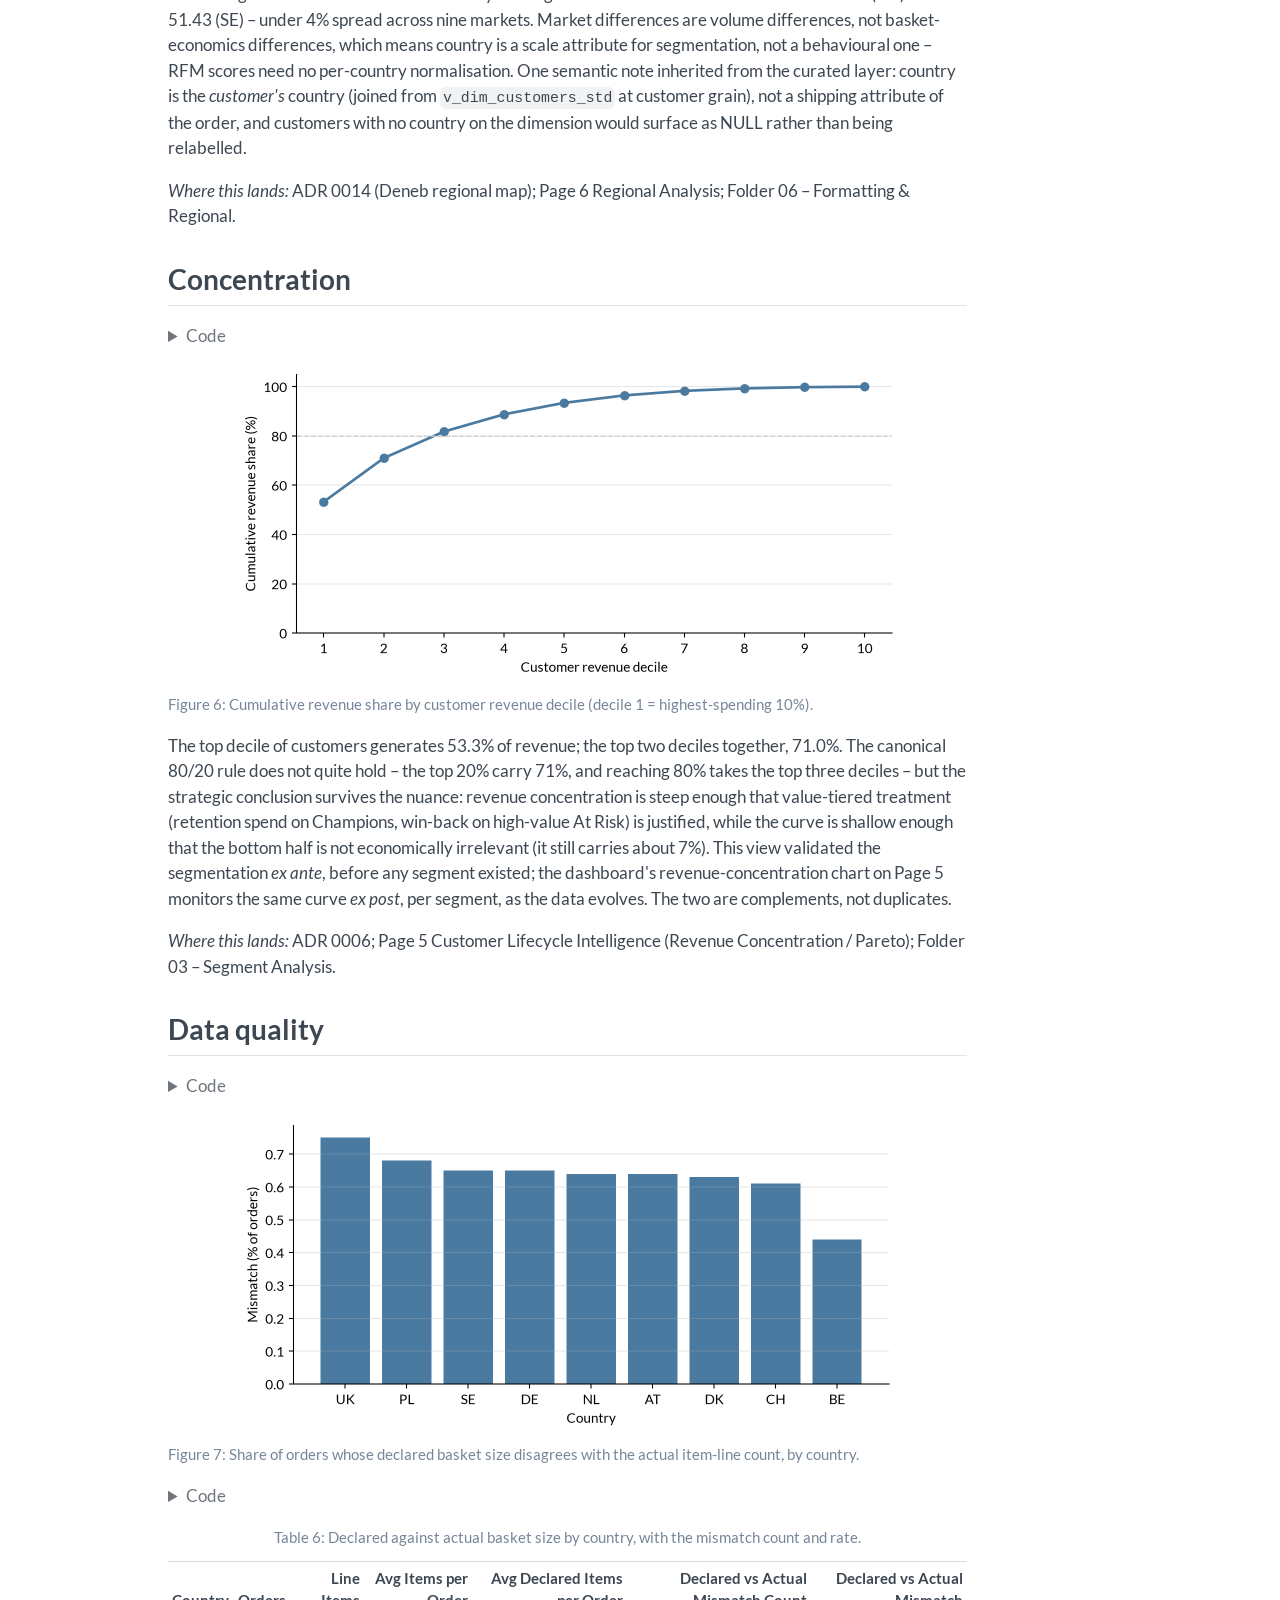
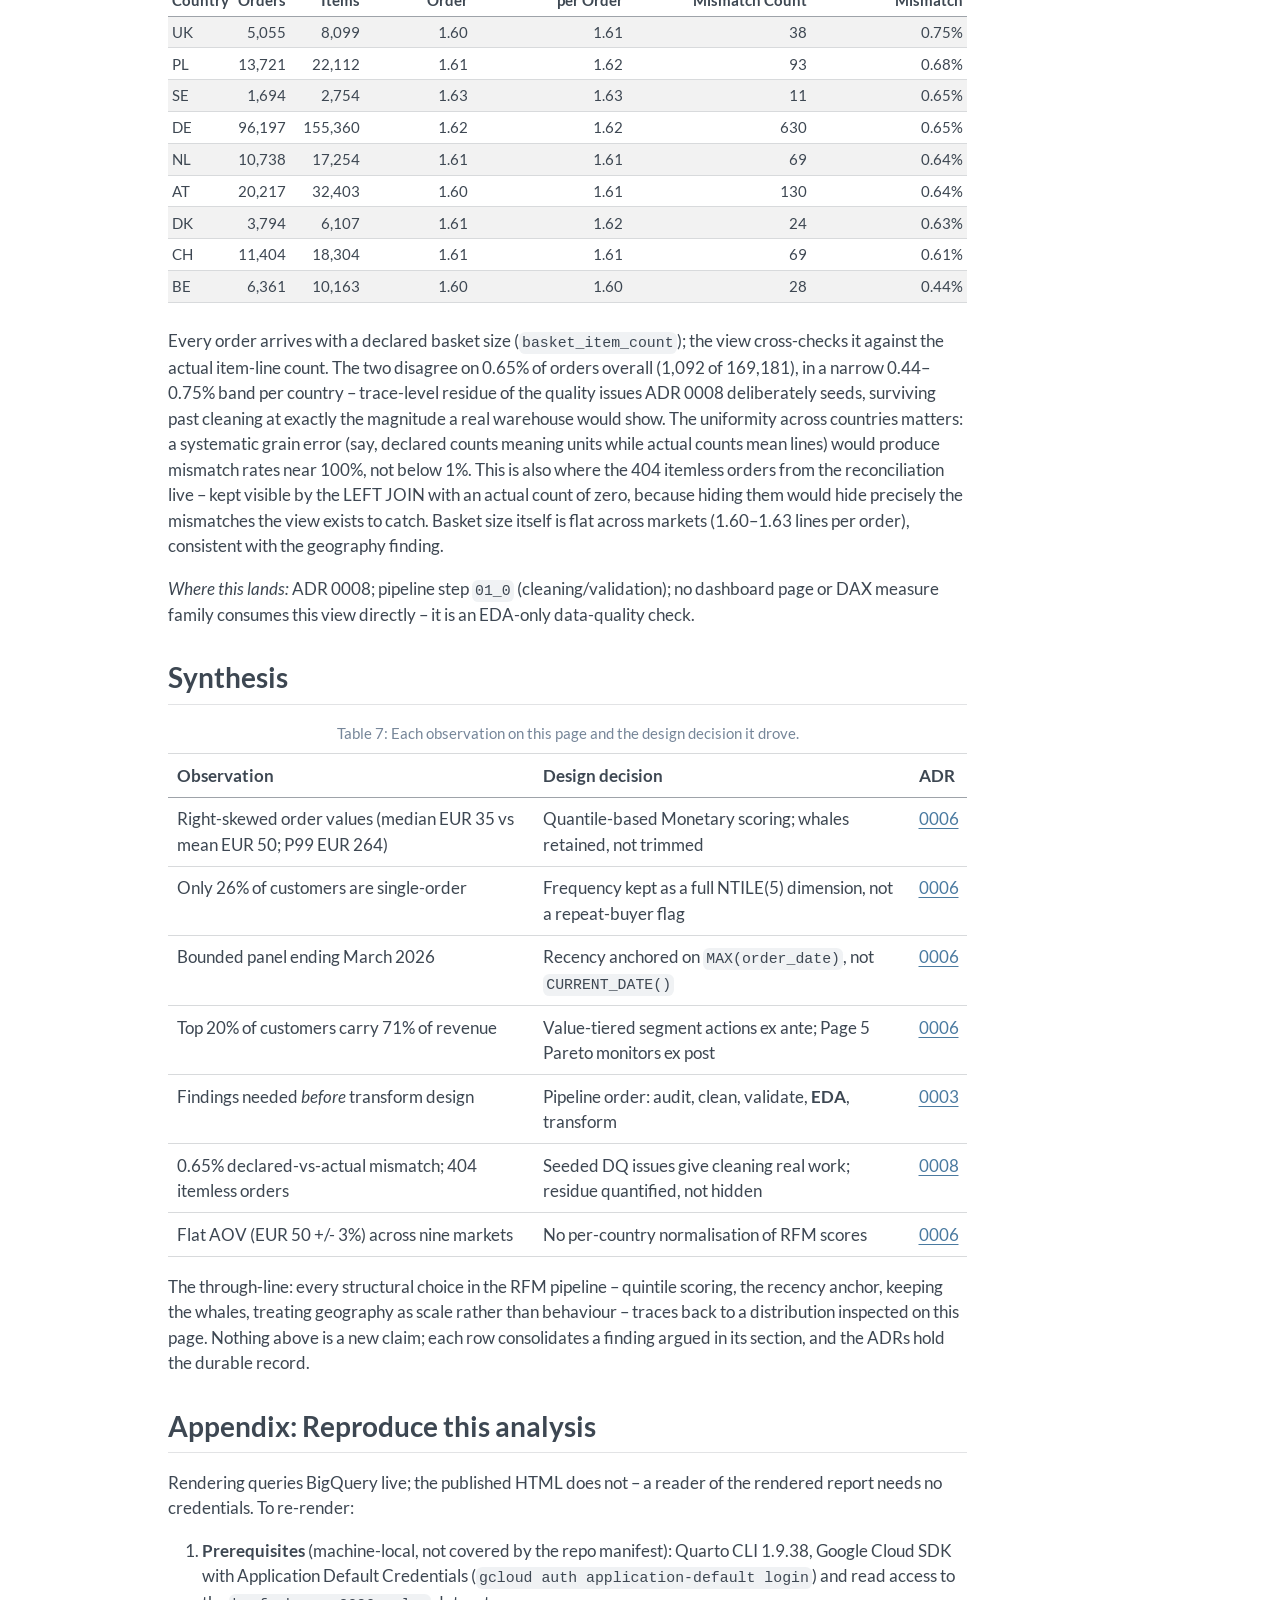
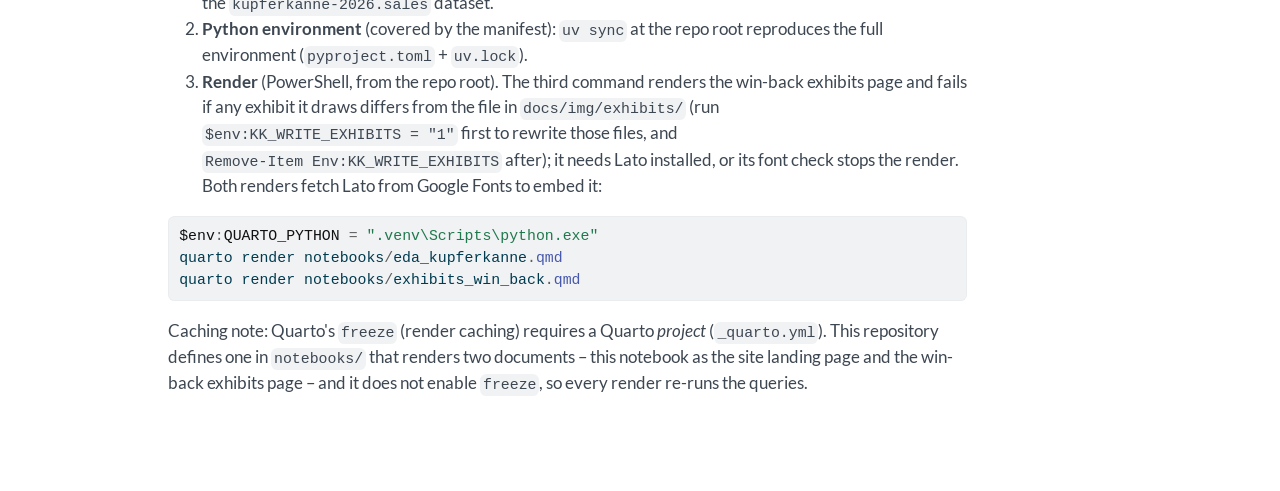
